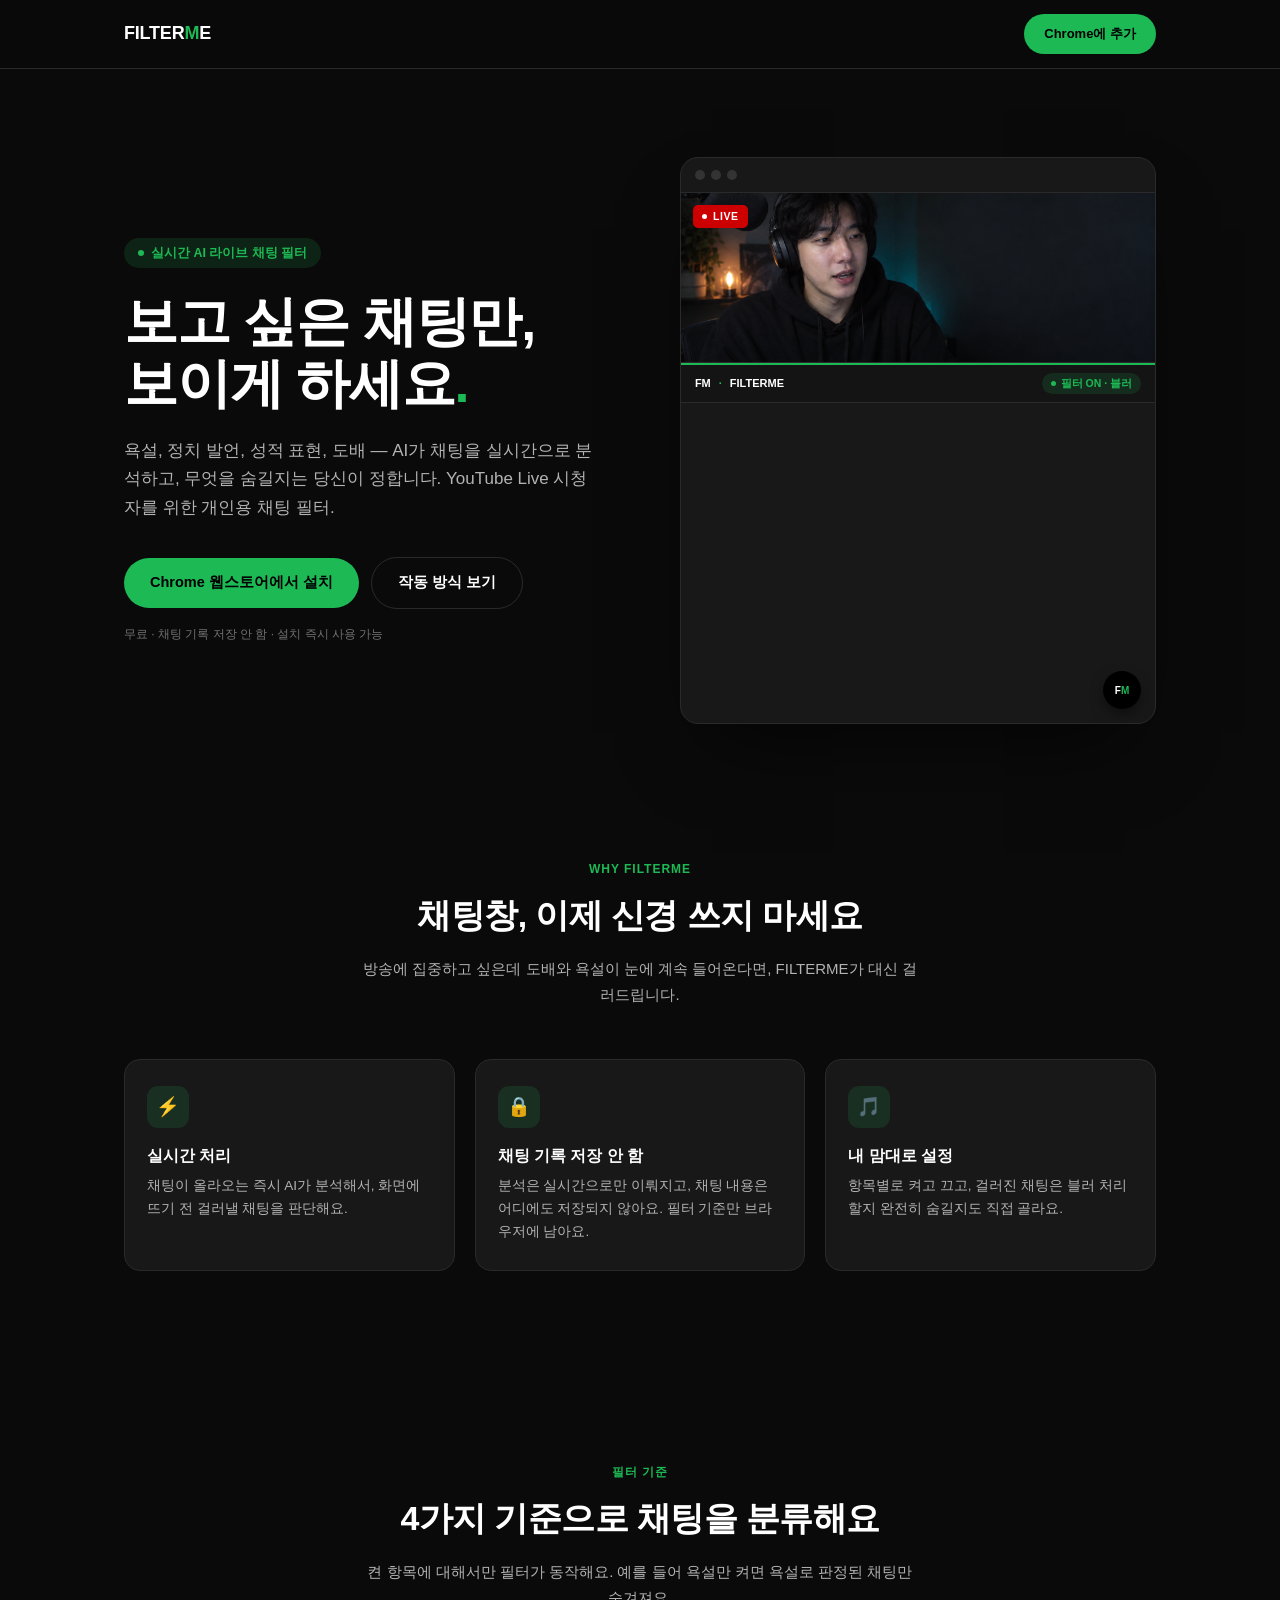
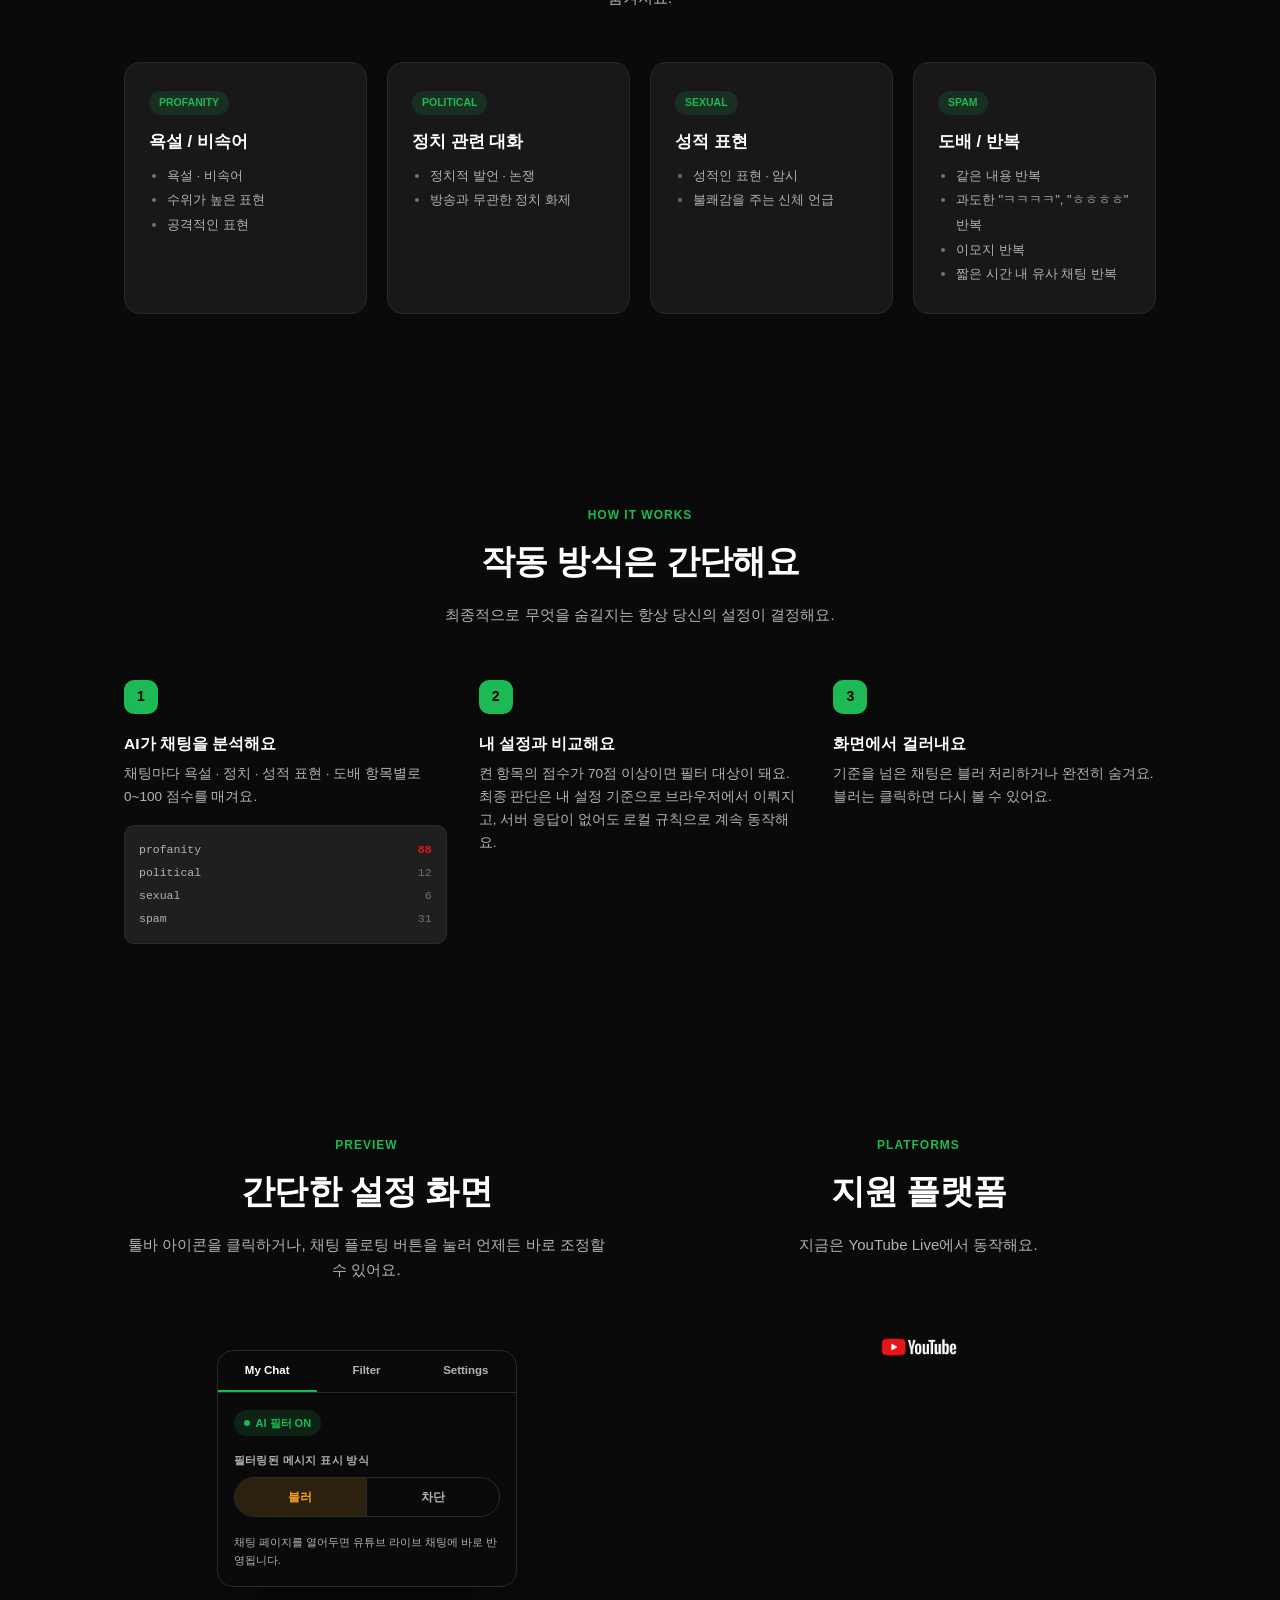
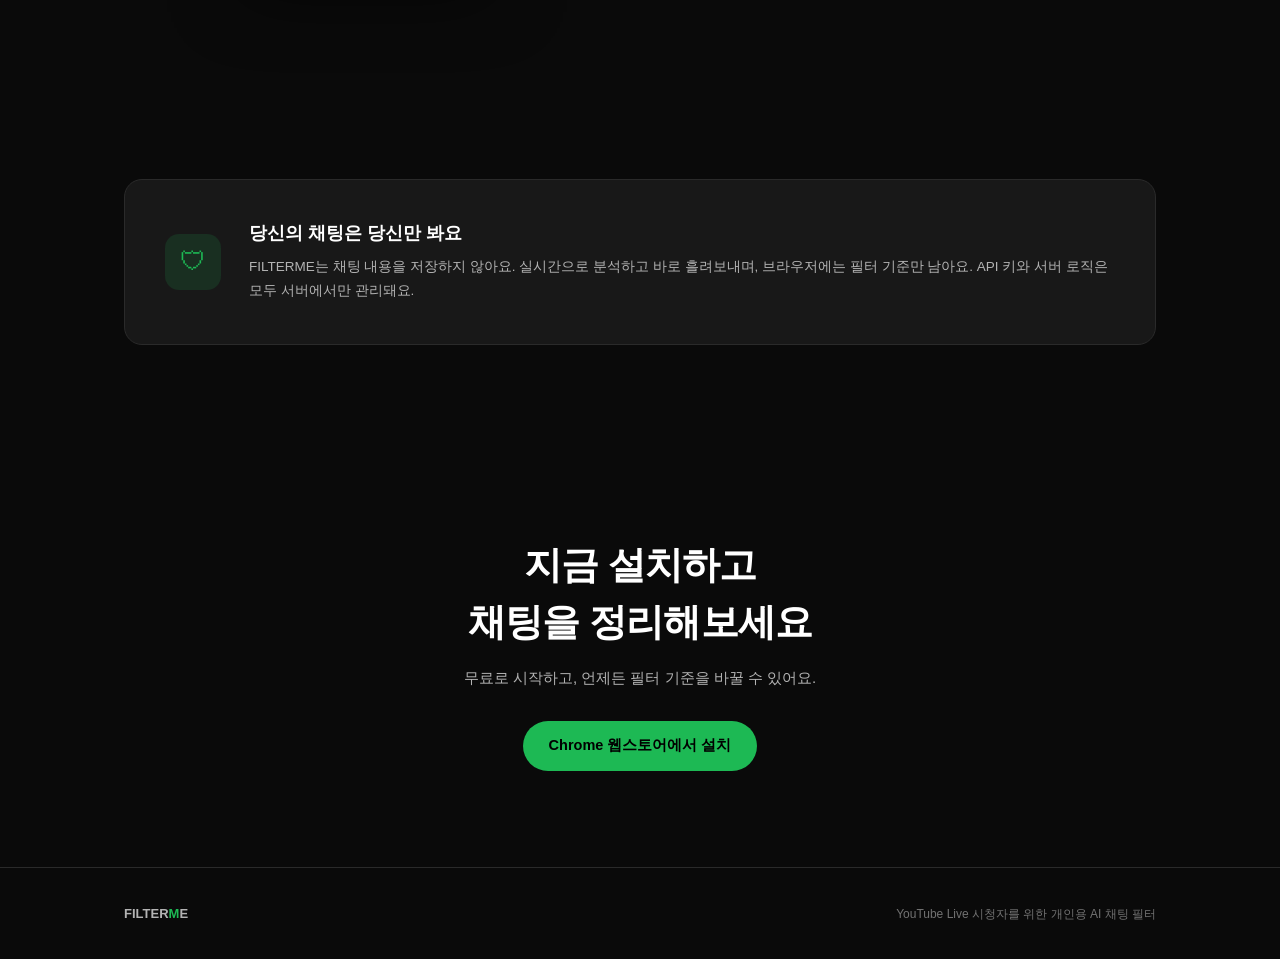
==== docs/index.html @ 49720438 "chore(release): 웹스토어 제출 준비 - docs/privacy.html 개인정보 처리방침 추가 - docs/index.html 랜딩 복사 (GitHub Pages용) " ====
<!DOCTYPE html>
<html>
<head>
  <meta charset="utf-8">
  <title>FILTERME</title>
  <style>
    * { margin: 0; padding: 0; box-sizing: border-box; }
    body { background: #0A0A0A; display: flex; align-items: center; justify-content: center; min-height: 100vh; font-family: -apple-system, BlinkMacSystemFont, sans-serif; }
    #__bundler_loading { position: fixed; bottom: 20px; right: 20px; font: 13px/1.4 -apple-system, BlinkMacSystemFont, sans-serif; color: #666; background: #fff; padding: 8px 14px; border-radius: 8px; box-shadow: 0 1px 4px rgba(0,0,0,0.12); z-index: 10000; }
    #__bundler_thumbnail { position: fixed; inset: 0; width: 100%; height: 100%; display: flex; align-items: center; justify-content: center; background: #0A0A0A; z-index: 9999; }
    #__bundler_thumbnail svg { width: 100%; height: 100%; object-fit: contain; }
    #__bundler_placeholder { color: #999; font-size: 14px; }
  </style>
  <noscript>
    <style>#__bundler_loading { display: none; }</style>
    <div style="position:fixed;bottom:12px;left:12px;font:13px/1.4 -apple-system,BlinkMacSystemFont,sans-serif;color:#999;background:rgba(255,255,255,0.9);padding:6px 12px;border-radius:6px;box-shadow:0 1px 4px rgba(0,0,0,0.08);z-index:10000;">
      This page requires JavaScript to display.
    </div>
  </noscript>
</head>
<body>
  <div id="__bundler_thumbnail">
  <svg viewBox="0 0 1200 800" xmlns="http://www.w3.org/2000/svg">
    <rect width="1200" height="800" fill="#0A0A0A"></rect>
    <rect x="360" y="300" width="200" height="80" rx="12" fill="#1DB954"></rect>
    <text x="600" y="440" font-family="Helvetica, Arial, sans-serif" font-size="150" font-weight="800" fill="#FFFFFF" text-anchor="middle">F<tspan fill="#1DB954">M</tspan></text>
  </svg>
</div>
  <div id="__bundler_loading">Unpacking...</div>

  <script>
    
document.addEventListener('DOMContentLoaded', async function() {
  const loading = document.getElementById('__bundler_loading');
  function setStatus(msg) { if (loading) loading.textContent = msg; }

  const FONT_MIME = /^(font[/]|application[/](x-)?font-|application[/]vnd\.ms-fontobject)/i;
  const MIME_TOKEN = /^[\w.+-]+[/][\w.+-]+$/;
  function toBase64(bytes) {
    let bin = '';
    for (let i = 0; i < bytes.length; i += 0x8000) {
      bin += String.fromCharCode.apply(null, bytes.subarray(i, i + 0x8000));
    }
    return btoa(bin);
  }

  // Error sink persists across replaceWith since it's on window, not the DOM.
  window.addEventListener('error', function(e) {
    // Failed resource loads (CSP-blocked links, scripts, images) fire plain
    // events at the element — warn only; real JS errors carry message/error.
    if (!e.message && !e.error && e.target && e.target !== window) {
      console.warn('[bundle] resource failed to load:',
        e.target.tagName, String(e.target.src || e.target.href || ''));
      return;
    }
    var p = document.body || document.documentElement;
    var d = document.getElementById('__bundler_err') || p.appendChild(document.createElement('div'));
    d.id = '__bundler_err';
    d.style.cssText = 'position:fixed;bottom:12px;left:12px;right:12px;font:12px/1.4 ui-monospace,monospace;background:#2a1215;color:#ff8a80;padding:10px 14px;border-radius:8px;border:1px solid #5c2b2e;z-index:99999;white-space:pre-wrap;max-height:40vh;overflow:auto';
    d.textContent = (d.textContent ? d.textContent + String.fromCharCode(10) : '') +
      '[bundle] ' + (e.message || e.type) +
      (e.filename ? ' (' + e.filename.slice(0, 60) + ':' + e.lineno + ')' : '');
  }, true);

  try {
    const manifestEl = document.querySelector('script[type="__bundler/manifest"]');
    const templateEl = document.querySelector('script[type="__bundler/template"]');
    if (!manifestEl || !templateEl) {
      setStatus('Error: missing bundle data');
      console.error('[bundler] Missing script tags — manifestEl:', !!manifestEl, 'templateEl:', !!templateEl);
      return;
    }

    const manifest = JSON.parse(manifestEl.textContent);
    let template = JSON.parse(templateEl.textContent);

    // Nested page bundles (iframe targets). Each ships ONCE, in the ROOT
    // document's manifest; frame srcs carry an about:blank#<uuid> marker
    // instead of a substitutable uuid. Every document mints the blobs for
    // its OWN frames — from local text at the root, or text obtained from
    // its DIRECT parent over the relay protocol below — so each frame
    // navigation stays same-origin with its initiator and a deduped page
    // loads at any depth on any host, including a file:// download's
    // opaque origins (where a blob minted by one document cannot be
    // navigated to by another).
    const pageOrderEl = document.querySelector('script[type="__bundler/page_order"]');
    const pageOrder = pageOrderEl ? JSON.parse(pageOrderEl.textContent) : [];
    const pageSet = new Set(pageOrder);
    const pageTexts = {};

    // ── Nested-page text protocol (parent-chain relay) ──
    // Page bundles ship once, in the ROOT document's manifest. Every
    // document mints the blobs for its OWN frames, obtaining page text
    // through a strict parent-chain relay: a document only ever SENDS to
    // its direct parent (which, for every document the publisher's own
    // runtime minted, is another publisher document) and only ACCEPTS
    // text from that direct parent; requests from below are honored only
    // for the document's own child frames, and the ROOT never sends
    // upward at all. That last rule is load-bearing: the artifact host's
    // frame-ancestors allows claude.ai (and friends) to frame an
    // artifact, so window.top can be a FOREIGN document — a top-addressed
    // protocol would hand page uuids to that ancestor and accept forged
    // "page text" from it, minting attacker HTML as an artifact-origin
    // blob document. The chain never touches the ancestor: requests stop
    // at the root, replies are origin-addressed per hop (never '*' when
    // an origin exists), and both directions are origin-gated (on https
    // a foreign sender's origin can never equal this document's; in
    // opaque contexts — file:// — everything serializes as 'null', where
    // an embedded EXTERNAL frame still fails the gate by carrying its
    // own real origin, and a sandboxed child of such a frame is excluded
    // by the own-child-frames check plus uuid unguessability). Shape is
    // deny-by-default: one request form, one reply form, no error
    // replies.
    // window.origin is the SERIALIZED SECURITY origin ('null' in opaque
    // contexts such as a sandboxed preview iframe) — location.origin is
    // computed from the URL and stays 'https://…' even when the document
    // is sandboxed, which would misgate every opaque chain.
    const OWN_TARGET = /^https?:[/][/]/.test(window.origin || '')
      ? window.origin
      : '*';
    function trustedOrigin(e) {
      if (e.origin === window.origin) return true; // https chains; opaque==opaque
      // file:// trees: Chrome serializes the file document's origin as
      // 'file://' while the blob: documents it mints serialize as 'null',
      // so the two legitimate shapes can never string-match — accept the
      // pair in both directions. https origins never serialize as either,
      // and sender identity (own child frame / direct parent) is checked
      // separately.
      return (
        (e.origin === 'null' &&
          (window.origin === 'file://' ||
            window.location.protocol === 'file:')) ||
        (/^file:/.test(e.origin) && window.origin === 'null')
      );
    }
    // Non-empty only in the root document (nested bundles ship an empty
    // island), so it doubles as the root marker: the root answers from
    // local text and treats a miss as authoritative — never relaying to
    // its (possibly foreign) parent.
    const isPageRoot = pageOrder.length > 0;
    const blobUrls = {};
    const resourceBlobs = {};
    const UUID_SHAPE = /^[0-9a-f]{8}-[0-9a-f]{4}-[0-9a-f]{4}-[0-9a-f]{4}-[0-9a-f]{12}$/;
    const pendingFrames = {}; // uuid -> [{el, frag}] awaiting text for own frames
    const pendingRelays = {}; // uuid -> [childWindow] awaiting text to pass down
    function mountPage(el, frag, text) {
      const pageBlob = new Blob([text], { type: 'text/html' });
      const u = URL.createObjectURL(pageBlob);
      resourceBlobs[u] = pageBlob;
      el.src = u + frag;
    }
    function deliverPage(uuid, text) {
      const frames = pendingFrames[uuid];
      delete pendingFrames[uuid];
      if (frames) for (const f of frames) mountPage(f.el, f.frag, text);
      const relays = pendingRelays[uuid];
      delete pendingRelays[uuid];
      if (relays) {
        for (const cw of relays) {
          try { cw.postMessage({ __bundler_page: uuid, __bundler_text: text }, OWN_TARGET); } catch (err) { /* gone */ }
        }
      }
    }
    function ownFrameWindows() {
      const out = [];
      for (const f of Array.from(document.querySelectorAll('iframe'))) {
        try { if (f.contentWindow) out.push(f.contentWindow); } catch (err) { /* detached */ }
      }
      return out;
    }
    window.addEventListener('message', function (e) {
      const d = e.data;
      if (!d || typeof d !== 'object' || !e.source) return;
      // Origin gate first; the structural checks below (own-child-frames
      // for requests, direct-parent + solicited-uuid for replies, the
      // root's never-relay rule) are what hold in fully opaque chains
      // where origin strings can't discriminate — a sandboxed root's
      // FOREIGN wrapper still fails all three even though both serialize
      // as real-vs-'null' rather than matching.
      if (!trustedOrigin(e)) return;
      if (typeof d.__bundler_need === 'string' && UUID_SHAPE.test(d.__bundler_need)) {
        // Requests are honored only for this document's own child frames.
        if (ownFrameWindows().indexOf(e.source) < 0) return;
        const uuid = d.__bundler_need;
        const text = pageTexts[uuid];
        if (typeof text === 'string') {
          try { e.source.postMessage({ __bundler_page: uuid, __bundler_text: text }, OWN_TARGET); } catch (err) { /* gone */ }
          return;
        }
        if (isPageRoot || window.parent === window) return; // authoritative miss
        const waiting = pendingRelays[uuid];
        if (waiting) {
          if (waiting.indexOf(e.source) < 0) waiting.push(e.source);
          return;
        }
        // Never-answered uuids would otherwise accumulate forever under a
        // request spray; past the cap (far above any real page count) new
        // relays are dropped rather than remembered.
        if (Object.keys(pendingRelays).length >= 128) return;
        pendingRelays[uuid] = [e.source];
        window.parent.postMessage({ __bundler_need: uuid }, OWN_TARGET);
      } else if (
        typeof d.__bundler_page === 'string' &&
        UUID_SHAPE.test(d.__bundler_page) &&
        typeof d.__bundler_text === 'string'
      ) {
        // The shape test is load-bearing beyond tidiness: the solicited
        // check below uses the in operator, which matches prototype keys
        // ('__proto__', 'constructor') — an unshaped key would reach
        // deliverPage and throw, painting the error banner.
        // Text is accepted only from the direct parent — the document
        // that minted this one.
        if (e.source !== window.parent || window.parent === window) return;
        if (!(d.__bundler_page in pendingFrames) && !(d.__bundler_page in pendingRelays)) return;
        deliverPage(d.__bundler_page, d.__bundler_text);
      }
    });

    const uuids = Object.keys(manifest);
    setStatus('Unpacking ' + uuids.length + ' assets...');

    await Promise.all(uuids.map(async (uuid) => {
      const entry = manifest[uuid];
      try {
        const binaryStr = atob(entry.data);
        const bytes = new Uint8Array(binaryStr.length);
        for (let i = 0; i < binaryStr.length; i++) bytes[i] = binaryStr.charCodeAt(i);

        let finalBytes = bytes;
        if (entry.compressed) {
          if (typeof DecompressionStream !== 'undefined') {
            const ds = new DecompressionStream('gzip');
            const writer = ds.writable.getWriter();
            const reader = ds.readable.getReader();
            writer.write(bytes);
            writer.close();
            const chunks = [];
            let totalLen = 0;
            while (true) {
              const { done, value } = await reader.read();
              if (done) break;
              chunks.push(value);
              totalLen += value.length;
            }
            finalBytes = new Uint8Array(totalLen);
            let offset = 0;
            for (const chunk of chunks) { finalBytes.set(chunk, offset); offset += chunk.length; }
          } else {
            console.warn('DecompressionStream not available, asset ' + uuid + ' may not render');
          }
        }

        if (pageSet.has(uuid)) {
          pageTexts[uuid] = new TextDecoder().decode(finalBytes);
          return;
        }
        if (FONT_MIME.test(entry.mime) && MIME_TOKEN.test(entry.mime)) {
          // Strict artifact hosts allow font-src data: but not blob:.
          blobUrls[uuid] = 'data:' + entry.mime + ';base64,' +
            (entry.compressed ? toBase64(finalBytes) : entry.data);
        } else {
          const blob = new Blob([finalBytes], { type: entry.mime });
          blobUrls[uuid] = URL.createObjectURL(blob);
          resourceBlobs[blobUrls[uuid]] = blob;
        }
      } catch (err) {
        console.error('Failed to decode asset ' + uuid + ':', err);
        const blob = new Blob([], { type: entry.mime });
        blobUrls[uuid] = URL.createObjectURL(blob);
        resourceBlobs[blobUrls[uuid]] = blob;
      }
    }));

    const extResEl = document.querySelector('script[type="__bundler/ext_resources"]');
    const extResources = extResEl ? JSON.parse(extResEl.textContent) : [];
    const resourceMap = {};
    for (const entry of extResources) {
      if (blobUrls[entry.uuid]) resourceMap[entry.id] = blobUrls[entry.uuid];
    }

    // Artifact-host CSP (connect-src 'self') refuses fetch() of blob: URLs —
    // consumers read these Blobs directly. Survives the swap like the error sink.
    window.__resourceBlobs = resourceBlobs;

    setStatus('Rendering...');
    // Page uuids have no blob here — they ride inside about:blank#<uuid>
    // frame markers the pass below resolves after the swap.
    for (const uuid of uuids) {
      if (pageSet.has(uuid)) continue;
      template = template.split(uuid).join(blobUrls[uuid]);
    }

    // Strip integrity + crossorigin — blob URLs from a file:// document inherit
    // a null origin, so crossorigin forces a CORS fetch that SRI then rejects.
    // The manifest bytes are ours; SRI protects against CDN compromise, not this.
    template = template.replace(/\s+integrity="[^"]*"/gi, '').replace(/\s+crossorigin="[^"]*"/gi, '');

    const resourceScript = '<script>window.__resources = ' +
      JSON.stringify(resourceMap).replace(/<\//g, '<\\/') +
      ';</' + 'script>';
    // Inject after <head> so the DOCTYPE stays first; prepending the script
    // would push the parser into quirks mode. DOMParser always emits a <head>
    // (synthesizing one if the source HTML omitted it) but may carry
    // attributes through, so match the full opening tag. slice() rather than
    // replace() keeps us clear of $-pattern substitution in resourceScript.
    const headOpen = template.match(/<head[^>]*>/i);
    if (headOpen) {
      const i = headOpen.index + headOpen[0].length;
      template = template.slice(0, i) + resourceScript + template.slice(i);
    }

    // Parse the template and swap the root element. Scripts inserted via
    // DOMParser/replaceWith are inert per spec — re-create each with
    // createElement so they execute, awaiting onload for src scripts to
    // preserve ordering (React before ReactDOM before Babel before text/babel).
    const doc = new DOMParser().parseFromString(template, 'text/html');
    document.documentElement.replaceWith(doc.documentElement);

    // Resolve page-frame markers: mint this document's own blob for each
    // framed page — from local text when this is the root, otherwise by
    // asking the direct parent over the relay protocol above. An
    // unanswered request leaves the frame on about:blank, the same
    // degraded state as a refused embed.
    {
      const MARKER = /^about:blank#([0-9a-f]{8}-[0-9a-f]{4}-[0-9a-f]{4}-[0-9a-f]{4}-[0-9a-f]{12})(#.*)?$/;
      const needed = [];
      for (const el of Array.from(document.querySelectorAll('iframe'))) {
        const m = MARKER.exec(el.getAttribute('src') || '');
        if (!m) continue;
        const text = pageTexts[m[1]];
        if (typeof text === 'string') {
          mountPage(el, m[2] || '', text);
        } else if (window.parent !== window && !isPageRoot) {
          const had = pendingFrames[m[1]];
          (pendingFrames[m[1]] = had || []).push({ el: el, frag: m[2] || '' });
          if (!had) needed.push(m[1]);
        }
      }
      for (const uuid of needed) {
        window.parent.postMessage({ __bundler_need: uuid }, OWN_TARGET);
      }
    }

    const dead = Array.from(document.scripts);
    for (const old of dead) {
      const s = document.createElement('script');
      for (const a of old.attributes) s.setAttribute(a.name, a.value);
      s.textContent = old.textContent;
      // text/babel scripts with a src: read and inline. transformScriptTags
      // does XHR against the src, but blob:null/ from a file:// origin is
      // silently dropped. Inlining makes it a plain inline babel script,
      // which transformScriptTags handles unconditionally.
      if ((s.type === 'text/babel' || s.type === 'text/jsx') && s.src) {
        const pre = resourceBlobs[s.src.split('#')[0]];
        s.textContent = pre ? await pre.text() : await (await fetch(s.src)).text();
        s.removeAttribute('src');
      }
      const p = s.src ? new Promise(function(r) { s.onload = s.onerror = r; }) : null;
      old.replaceWith(s);
      if (p) await p;
    }
    // Babel standalone auto-transforms type=text/babel on DOMContentLoaded,
    // which fired before we swapped the document. Trigger manually if present.
    if (window.Babel && typeof window.Babel.transformScriptTags === 'function') {
      window.Babel.transformScriptTags();
    }
  } catch (err) {
    setStatus('Error unpacking: ' + err.message);
    console.error('Bundle unpack error:', err);
  }
});

  </script>

  <script type="__bundler/manifest">
{"b0584093-4b9c-4ec3-a426-cb537f8295e6":{"mime":"image/png","compressed":false,"data":"iVBORw0KGgoAAAANSUhEUgAAAkQAAADuCAYAAAGv/[base64]/[base64]/PmiY3VybHgqc2VsZiNqdW1iZj1jMnBhLmFzc2VydGlvbnMvYzJwYS5hY3Rpb25zLnYyZGhhc2hYIHbZZED3Ad7vKvY/LAK9MNQUTMHBFMShxzHN3z+Zl0kKomN1cmx4KXNlbGYjanVtYmY9YzJwYS5hc3NlcnRpb25zL2MycGEuaGFzaC5kYXRhZGhhc2hYIPvViyFFjN3/[base64]/She9N7eTo1gwVjAOBgNVHQ8BAf8EBAMCB4AwFQYDVR0lBA4wDAYKKwYBBAGD6F4CATAMBgNVHRMBAf8EAjAAMB8GA1UdIwQYMBaAFM5R4gSBTmRbI/jjxM+aPpzB11zCMAoGCCqGSM49BAMDA2cAMGQCMDFzHRSeAXrSy1WOzkbhPZ6Km2wGTmZ/[base64]/p/hOQHaETVP1pttPwK+GftsCpN7E/DkGTqo1so0yZWpVPpgNfp0jNEEyS5yXFi7gAAAAlwSFlzAAALEwAACxMBAJqcGAAABmdpVFh0WE1MOmNvbS5hZG9iZS54bXAAAAAAADw/eHBhY2tldCBiZWdpbj0i77u/[base64]/PnZyhmsAACkoSURBVHic7d15uBxVmT/w75uVEEIuJuncbkBWWUQgYRkZNlkGd4ZRUBAFAr8BBAGjwCgqAooM4gJuiCLDvrtEEJRBWVQUHAIR2SJbwNzu3AbkZiMkN8n7+6OqQ6VS1V2naznVVd/P8+RJd9Wpc95bt/q9p6tOnRJVBbU3wnYAvYA7KQLupAi4kyLgToqAOykC7qQIuJMi4E6KYFQ3G4kIGpWacVe92qxLN+2ZUFUVkbbtmH7L6OpIalRqu3a53Zro1PG45/XqTtvruvbrJg5T3X7cHk6o/R1aL0SkYyzuEfKZ1msRuS+hONpKNCf1Dw5ELhv0kfAeIt73rdch5WcFrfdt+ynve1OJJ+7+wQGjnaWqN7n/jwGCd54pVf0bgPd7Fn2/VW83Oyq1v24GO+pwALsCWO5dqKqPddu2iOwoIr/udnu/rv66dbJg6sZRiz4KYLqIPBLwC35rkjF1+1EDEj6SFp4202QHQUR2abP6tfgRrdXWGqbbJrqTlt18a5zNP+B9IyJbRNxup6CFqnpwwLKukndXOymNTqGI3Ams87EYGbDMbwtV/Yh3garuAOA2z6JFrTq6OZKkm49qq51GpXYkgOsjbPKXarP+TuOGUmL6M3e1k8qGX3Aj4E6KgDspAu6kCLiTIuBOioA7KQLupAjYmeyAR1EH3EEdcAd1wB3UAXdQB9xBHXAHdcAd1AF3UAeFGi3iXso+pN1J/KxGinT1/aRRqd3eeu29qhHl0o2qzvAPE+kmBlNZf8Q+6F8Q9QcVkas8R8axSYwBiCLRHTT1ublG5VX1X9yX16rqSP+RETRSxLNuRtj6sPfWBz7IBhsYjQwB8BAAiMjRAFYCeADAqrgfH+9IEFX9iXeZqVQ+Yv2DAxgxeXLbMkEBi8jeAHZLOJz/F2dj26NCMtPtUZnoDsrjjmnxfOyMtstVR1FV/xvADRGLNyOWm+2p3/goSuUjFqZDR/EWAJ93X+/dWqjqDBP2/3Aicqeqho5/dMt4k3VXH7G4o0B+B+CACJucVG3WLzNuKAUcAZKwXOWgPOIO6oA7qAPuoA64gzrgDuqAO6gD7qAO2FGk2Pgpo9h4EFFsPIgoNh5EFBsPIoqNBxHFxoOIYuNBRLFlNq4hbOxXo1KbCGccw64AtgSwOYA+ADUAU3zFFwKYD+AVAHUAfwfwGIA/Vpv1qANBSiftE8qZnbHuduR1HP7BOKr6DICt3bejRWSlZ92a2OKOr1XVGQCu7FBs/04zvbVGhceNKe3fcWZ/zrI+gILaFJG3ed4Ot16o6kme5aPjttsa9O2dHtB1rGfyqPvitpMXZewTfTFg2aWtF97sBACqunnaASVNVdfPsr3cHkStaR/7Bwcw7iOHJVaviFzQeq2qq3zr1hob6v6JeyHojoeoy4Lo2vfvzIqyvQb7cMi2Sz1vl/vrSlpuDyKvid//zloHVQJq7v8j/L8wVX3A83aqe2B93LN+ZhIBmAqZRPFnbkzqL+cpMybt2HriIGpZfvdvE7k3QkQaActaO35Pz7LWN74nPUXPjR1AwWR660I30rqhJuh2iCJQ1SH35cKs2sztQWTxbqx/AngL4EyrLSIrAGziWX+5lagiEpE+AFDVF+Ccc0tdln/Ozs+wrZYVphuIyCTP2+Wqeh2A2z3rz/RvE6Uz7WvjKs/bQ1S1HqEzHtTpnurWJ75yDyCjAwjI+GQjkOn5ok2qzXqsXrjbiX4vgBtE5JqQMr8AcLuI/[base64]/pd4g8M1qs77OPEK9xj8XY4x6kgkoRJbzWGd1AAHAGY1KbZZ/YdjsrKp6s2fVTnEbD5npdS1x28iTzDKRjcnQA2bUD/xkJ/WJD6ovTJR2mIny6dYsGgmZLjh0ea8r9EHUqNQO8L4XkY+2Xqvq1wI2eSb1oAook4OoUantbFJ+1Nve1rlQNDPbrPsCAKjq9q0FIrKNt4CqjlTV2M/6SJKqbtph/YSsYmnJKhMdalJ47P77oX9wADI69u/v4AhlHvcv8HR+VwJYEdIZX6eTHLXj3M22qnq9u+4lt9jnQmJe5Knqwgg/f2xZHUT7drPR1PnzknoMg9f7fO/X2geqenHYhqoa5aBMy5G+92sOkDYH7edClicqq4No8zgb9w8OYPIDv08kEBH5TciqT7n/z/SU9XeCb0skiC5E7ZC7ZdakcFV9e6qBIbuDaLO4FYzaeiv0Dw5g9M6xT+Os4U33InJpu7K9xPe4rdDMmpSe+3Y26a47k6jmDff/TNK9ZXun3UBWz/Z4FcCkjqU6SOp5HyIyrmhnjV1BD4VJ/QF6WWWiuXE2fvU9H0j7gTFj06w8QxNtXFbJKhPNhuc5YlGtfO55vLLnPimEszb3SUJFkdkjqlqyOojuAHCqyQYJZZ6/JFFJD1nVelSVVyGunVWb9btMyi/9cWKPFMv1s8lSMLL1wnPC8aq0G+25b2cmqs36T2zHkAPrPKo0aYU+iLrkvRTxhq+T+tPADVRf6rYzG7UjbFDuHt8QkrO6ictElgfRExm21TUR8e6Tsb51HwnZbFMADxk086GAdk2Hh6y5qO3bdn/[base64]/8d2IJRfvT7lc6HmrPYmokal9hUAZ9uLJjX/qDbrb+1USFWHgpaLSF+bbd4J4K6AVb8TkUOjBpgGVT0SwKUJVPVBEfljAvHMAnCIf7mE/TVMWa9/jgvVI2ppVGq9/Vtpb1P35xtdbdZXtil3DIBZ/oWqeqKI/ChkmweDFtpOQq4xACYmUE8hj/leV7hzRI1K7T7bMWRkuN1KEfllyKrLghaqatgH9HyToIi6UbhEBOBdtgPISqNSG9mhyGZBC1W1P2DxE0FlRSQXX29F5CoJAOAzIZscG1ReRO7LMGyKqFCJKMIHs2jObbdSRF5CcM/p6YBl2wQsO7iLmIiMFSoRATgyzcrHn3A8+gcHMHr6tDSbMXF0hDLrBSxb61yLqgaeMxKRX/mXqepl2t4l7YIJ26jbclGp6oyQKmel0baqHhRSzVcibDtBVReExaGqw6q6rUk8eVe0RHRQFo1M+s0d6B8cQP/gADa67posmgzT8eqZiKwG8KR/uap6hwOcELBpxVe+9WE8sUOTn3aLLu8UWxGp6nvd/fS/IUXODktqqrqdu24RgKltmhkF4Gl3P28aL+J8KFoi2inrBscedOCapNS/YD5GTJmSdQgdicgOAYuPBQBV3Tdg3RIRebn1pk1vYKx7nmargHVjVHWVcbC979cAfuw5hxVIVZ/yvZ8I4KmAosd46nogYP1LsaLNiaIlos2tti6CyuNz1iSmCV88y2o4Ptf5F6jqNAD3+peLyARPmZkh9R0qIivc8s8DCPp6N0JVA0+YF9j6IrKm19gmGW3nez8UVEhErvG83juojKp+0TDG3ClaIkpinElixp92ypqkNPXZp4FR9oawiMhRAYtvw7rHwP2+998Kqe/nvkU3hTR9YefoikNElllo9jgLbSaqaIkodxZ+6jQsmLoxBrfeDljZbvxhJk73vV/n/IKI7OdbFPUYGQpZ/q8Rt6d1LYxYbstUo8hA0UaZzgVg9WqCLl6Mwe3fAQxbTzrrEJFvq2pgD8f19RSa7UuhzrKYaHq1rlcVrUc010ajS7/3AyyYuvGbPZ8cJiGPA8NWiMjnswyEqKVoPaL7Afx76q2oornjdKx++eXOZdO11HQDEbkn4z+yb2TZWMEsbHeTslevd5yK1iO6Ic3Kl/74cqfn079JHpIQAFxvOwCP8SHL52QZRMHk6uJLmgqViKrN+gLbMWTsggzaCEzuqjrdt2i/kO1LddUsbSEjrW+xHVdchUpErtdtB5CVarP+YtptiMjHQ1Y94nsfeJd+1JtMVXU9z2v/0IAk/D5k+VpzCqnqojiNqOrLvvdh35lu9r1/X0h9W3peh4227vlkX7hEVG3Ww74iFE2q99X5+AffAVj7r3PQ+pDBfPeEtLHMU9eH0OakejfcQZeBfD/HBABbxGhqcqf94sZzhO/9bwD8MKDoc566gnr8N4iI/[base64]/ykA3uIW6wOwAZz91QdgPQBj21S7EMAiAKsBDAF4HcAK9/UQgJfdf00A/wDwEoCXqs36cuMfgEpPVW2HEJsU4YdoCUtEjUrtfACnAJiYaUDxrQZwHYDTqs36QtvBUD4V4TNc6ETUqNSeArCdnWgStwrAePaa8kGDPzgLRaTPQixZN5m4wiaiRqVWnB9sbVtXm/Xn2hVQ1aMBfDdg1aUi8oU22w0FLbfx4fILi81UUj8LE1GyCpmIGpXaSgAj7UaTnmqz3vFkWMgHZZmIrG+4DaSbk28JC4vNVFI/[base64]/osxMPxSicEVLRKn+PLLBBmlWnzgRWRqy6hO+9+8OKHNvp/pVtU9VJxkHViKqOl5V+2LWEWv7XlC0RJSqqc/NxaRf/8p2GKZeDVgWdsLa67P+Baq6maouVReA1wC8om9arKpTwypU1XkabJqv3IyQcrMixB3WdqBuY4zQ3hNu/UsAvObWsUJVO45xU9VzfTG+pmu70SSWXsBEZGj0LtPRPziA8Sd/[base64]/JqIEjJhaQf+C+Zh48beybrovYrl7Apa1ekLbBqxb89VAVYMSFQDc4xkkGDj6WlU3jhhf0Uxw94vJ7TFBvyN49nHYRHzXmwaXR0xECRp35BHoHxzA2P33y6rJvojlTg9YFvSVDAAgIsOet98OKXOg5+3WIVV9p3NohTNGRJYAgIiE/mVS1en+7QKKXdR6ISIr4Jz49ntvN0HmDRNRCja66XpMnT8PMj7wPHCSIl069594dm2jqkFfBfxzHXX8IUQkbPbIQzttWzArfEkcAGaHlD2o9UJVNwwp88sO7wuDiSglMno0pj7/d0y647Y0m5kQc/uPBixb57I9RRZ0sjnwKxeAXT2vPxRSxv9H4UnjiHoEE1HKRu+2q3O5/8Tj06jeZITlNwOWHe1fICJrMqeqhh0frxu0W3Zhs2lu6nm9Z1ABERn0LaonElEOMRFlYNkNN2Lpjy5Po+qgcwZhzg5YdmDAMq+w2Qz8Xz8o3PyQ5TXP6y2zCCTPCvU4obxZvWAQzWm7AjkYeyYib0QYA3ed7/2UlMIpk7CxPt6v1VH381C8UPKLiSglL++xF1a9MC/tZoYMyzcAhE0JC6x7ubnPsH5aV1ivtdDTGZviV7OELT73K1gwdeMskhAQMn6njaDbPdYIOCdB8XUcaR0m4L64XyQYV66wR5SQ4dmP4NX3H5x1s0E3tIYSketV1f/1q6UwtwtQ72EiikmHh9Hc7h3QJSbnjROT5HzSgXMXEWWBiSiG1448Cst/FzZMJBMvdLHNiwA28y8UkUizOVKmSvOYcSaiLiy76RYs/PRnbIeBarOe9hM2hlKuvwz6ut0w6sMaizAjCBORgdXNJpo77ZKLy/EZ4Xih+MJukRnyvDaa/qOIeNXMQHPH6WVKQgDQ7RNl6U39IcubntcvZhFInhUtEf3DdgBF0uZyftR5dwh4R8jyJzyvHw0qoAFzVUeZ7rYXFS0R3W07ACKf/UOW/8nz+q6QMms9WlxVg6YKKYSiJaKwX2gRzbUdQAT+rxxhJ9f9vQabH7ik2w6bMndW60XINC0A4H88eGEfIFq0RPQz2wFk6NqM2pkTtFBV9/O8viRkW/8k8E+HlPu6p671APwocnQxqeppntf7ov0tMJ1M9E54pqofCSsoIi9HqO8i3/ufdBtY3hUqEVWb9VW2Y8jQJRm1Eza52b2q+mtVnQ3g00EFRORq36KbQ+qqqeqwqr6O9K4ghU1Q9h1VfdU913J/Au084jl3c0tImdUByy4JWDZSVZer6q2qugrBV+BSmdYha4VKRK6nbAeQhWqznsktGSLyPIAVIavfC2CXkHXrfAhF5PY2TY0CMM7z/ppIAUYXmCxd3gno/xijjX9GLLfOvUAiEjYwbQyAwxDyWRWRsDnFe0oRE9FOtgPIwMcybs/06RLLROTwkHVzImw/[base64]/pD5lT1QDhXcDaGM83FMwBubnP1J6iOTeDcaLslnIGT3xCRl5KPNrDtAwD8J5zJyR4EcFHApPdJtHMMgL3hjKK+REQGDLYdCeBYd/s+ODM93i0i60ygX4TPcGETEbDmkcxPANjGSkDJWQFgh2qzzpHOtI4ifIYLnYj8GpXaPgD+FcA0ANMBbJd+VEYGADwC5xzFbAC/[base64]/AsgGerzfoKaxESUWGoqu0QSk/[base64]/gTjsf4U0/G4vMvwLJbfgpwFla/aQnVcwaAhyOWPRXhZ4qOAdAXsZ6zRWRpxLJQ1QkA3g/gXQB2dP9NDCi6BMDf4MzwfR+AX4vI4qjtBLS7Icy+9C0WkVVt6hsDszF9wyb7KQlpxJj0foxLVUfBOZ4+AWAfAP2e1SsBzAbwWwCXi4jJAPcobY8EcCCAAwDsAWBLOM+K9D5aQOEMfv87gMcB/BnAHSLycpKxUPL46I6cWjB1488C+JbtOLo1/oTjMeGr5765QBXLbr4Vi8+/AKtfZl4AsLTarJveDh9IVW8AEGV+oxUANhSR5QF1zEG0TvgggGq7eYfcs00z4dwNt16EOjsZAnCSiNxkspGqzgNgMlZruojMaVPfDABXGtT3SxH5j3YFuhhUfWy7QdUpxTgPCe1H7fLRHW5H5Ovo7q7GGwB8otu5slT1fXD26dRutvdZAeDzIrLO75x/i+3jJbP82tx2AIkSwbgjPorK43PQPziAyX/6A8YeeIDtqGwa36jUJidUV9THZowB8J/+haq6D6KfkWw7CaOqXgFgNYBvI5nOEOCcubrRfRTFSQnVST1CVb8N58xPt1M8HAlgiapubNjuDHV6KXcimc4Q4HwGv+0ey+t8FskudojyK9ZdSHk3aqstsdEN16J/cABT58/DhC99AbJBIidMesnmSVQiIgOIfpYh6Onhn4y47aMicn3QClWdoqpDAI6LWFe3LlXVP7tnoajYRqnqM3Dm3IprfQBPqGqkTrqq3gWzM23duFxV026DDLBDlF9JnT3IPRk9GuNP/RSmPjcX/YMDmHTn7Rg9bZrtsLIwJcG6vgRgnUthAd6uqnu33rjje6I+TiTwD5M7xuQFBI8LCvMonDFNHwVwHpwxF1HtAeB2g/LUm8YD2Nrz/lUANwH4IZzjx9RERBiGoKq3Anh3xDqH4czxtReccYEfBvAng5hmqOoJBuUpRewQ5Vfsp6P3qtG77oJJd93hnD169mmMP+lEYHQhx/8n9jsWkdcBfDlice9lpxOw9oDQMLeJyP0h626E88crCgWwg4jsIiLfF5FbReRcEZkMszMBH1BV4+e0UU/6jjgmi8jHRORk9/gROJezTHyy3VkiVf04gMMi1vW0iIwRkc+JyJ9E5K8i8gsR2QvRO1QAcJGq8m9xDvCXkF+lOUPUjkyYgAnnfhn9819E/+AANrrmSozcvDBXE5P+HX8DQDNCuSM8fxSOj1h32NmhfeHc8RPVeSLyZNAKEbkEzh05UZ3DS2eFd4SIzGyz/lA4A5WjGgHgQ23Wn2tQ13lhK0TkbgB/iFjPRACHG7RLKWGHKL9Ke4aonbHveTemPPQn9A8OoPLXRzDusEMB6dm/iX1JVuYOdo4ywHoEgMPc55aFzk3kcamIPB+y7qio8bk6PdYi8mMv4HQoTb6JU29ZKCI3tysgIm8AuMWw3sA5wFR1T6x9ia6Tv3ZYP9ugLk7CmwPsEFHPGtE/FRN/8F30L5iP/gXzMfHib2LE5HKfWBORa+DM5dPJRxFt7NAwgM+3WX9wlLg8nuqw/gnD+kzOTlExBZ5xbGOHkOWmt72GfUloec6grh0N26YUsENExSCCcUd+DFMe/CPGn3h8r4w5Suu2uii3Jx+MaGeTzgmbHFFVKzC7HXmhiKzuUOafBvUBwNsNy1PxPGtYPuz2+51MKgmaz8tniUF1JmemKCU98VeDqJ3hh2dj0Re+hOG/PmY7FFMmCTMyEblbVe9G/NPwLwO4sM36LWLWH2TYsPzbUoiBeovpTK9hX0RMBidGmYF8oUF9fQZlKSXsEOXXQpjdxlwaOjyM13/4Iyy55LvQpZk+GSFpXT+WIoLTAcTtIZ7RYXZfk0dEpCXq3W1ELX0hy8ca1LEyQhlOPd1j2CHKryGwQ7TGymefw+Kzz8Hye+61HUqSTObeMSIif1PVawAc3WUVc9zxSO3k4fgcbTsAsm7IQpujVfU/OpR5ZxaBUHLYIcqvIRR8tuq2VLHsxpux+IILi/zss6GU6z8Tzl1g3dyG99mEYyEqkvUB/MJ2EJQsdojya8h2AFlbPdjE4q9+Dct++jOgHA86HEqzchFpqupFAD5nuOntIlKoU3FERJ2wQ5RfL9kOIAvL7/4dFn35HKx6/[base64]/3tBlOempe0V2wGQdX2G5RshyxcA2DliHXm4w5ISxg5Rfj0O55tMT84mvvKZwpzgSksROkR/Nywf5Zt8n2GdTxuWp+LZzrB82PjMZwC8J2Ysa1HVnwDohzOv3EI4ZzQX+v4NwRlPWIpxo3nGDlFOVZv1VY1K7fcA9rMdC6Wi5+/iEpGVqjobwK4RNxmjqlURCfuGDgBbGobxR8PyVDxRz+q0zAlZ/gCAU6JWoqpbtnnoccsHEe3xNj8HcGjUtikdPXn2oUR+azsASsUwgPttB5GQXxmW37fD+v0M65vVZt3rhnVtaFg+j0xnP+9LI4isqOr6AA4z3Ox/Q5b/AsAqg3q2bbdSVd+G6M/6M3nMB6WEHaJ8+7ntACgVv6w26yaJN88ugdkjCj4ftkJVN4czkWRUV4vIgjbr260L8qGwFao6Fr0xHYHpuK53qeqksJWq+jHYmyB2oqq+q0OZW2B2pWMgbI4t92Gt3zeo6+QO679oUNcDBmUpJewQ5Vi1WX8KxTmTQG/6oe0AkiIiQwDOM9hkmqo+q6prPRhWVY8A8JxBPSvReTZt08/OTFW9SVXf4sY0SlUPVtXHAbwB4B2G9dnwIIAVhtu8oKrvb71R1U1U9RuqOgzghkSjM3efqi5X1ctU9b2quq2q7qGqF7vxfcCwvnM6rD8TwGsR6/qgqv6fqm7sXaiqm6nqQwCOiVjPqwCuiliWUsQxRPl3OoCHbQdBiflVtVm/x3YQSRKR81R1ewCHR9xkKwDPx5x3ZR8R+WeHMt8F8GWYffE7HMDhbWJ7HM6jUHYwqDMzIjKsqt+D2dmsCQDu6PD7uAnAEXFii2EMgBPdf3HcJSJXtCvg7r/d4NwwMDJCnbsBmB/[base64]/XYPhFREdkBwDUxqlkN4JMisoGIPC0iivYD2JM2T0SuE5HpcAbaL4pR13Eisqf7M0QiIq+JyFsB7AEg6adLPwNgBxHZREQ4j1aO8JJZj6g26w8DGNWo1L4K4Eu246HI/gFg/2qzbjI+JmlZPDMNgHMrPoDjABynquPgjKM4BsA74VxqimoIzl0/[base64]/F9rFDlFOdOkR+jUptdwCHwPkmvjs4tXwWVsM5/f0QnDMKP6s265xPhIiM8W+xfewQ5ZRph6hbjUptIpzOk//fhgDWc/8fDedOlHFwniy9IZzxZ32eqlrLAGADvHk5dn04d4nAra/bJ1N7OxqL8OYDGpfAuQUbcMaJtE7XLwewzLNsofv/Us+yIbcu/1T6C3lmh4iyxL/[base64]/FNODTm7RxskAAAAASUVORK5CYII="},"e6238972-3257-430e-b237-792eef75c1bb":{"mime":"image/png","compressed":false,"data":"[base64]/Q2kTYzJwYS5pY29uAAAAABhjMnNoT7LA/[base64]/VdPLW6nDo5fHD/[base64]/VdPLW6nDo5fHD/[base64]/[base64]/5mSu14RLaSRaY8/qdgqQsmXbfAE8jeH+wQUzd68n3jsgOrQPY4eYG81NnBq/tH8zEUSqVDA3RrgH/Zp5RAtzV1WjA2MRfB0S3axYL+Z6rt6lmMMTk05I8Fr44HykkkvVbLrKwgUqyJK+ddSUZ7VXDapqmm0wMCzXVWGMatJTtgB4HV5FQ55OkqMDgPGvW9Gy6/6LGe8Wutc3CZWrZC2ZyYea+By/[base64]/BAQDAgbAMBkGCSsGAQQBg+heAwQMBgorBgEEAYPoXgMKMDMGCSsGAQQBg+heBAQmDCQwMTliYzQwMy01Y2Q3LTc2NjktYWZlNi1mZGIxNzE3N2Q0MjgwDQYJKoZIhvcNAQELBQADggIBAII4l2xlH6E3ABvx+e0adLrVplseNfVnbBrPK2ZpQM31/NJyVt/KlSjq+GYY3kJDPfgFeKBoHigZia217n/89TLSjLhf52yAbutbfJdbMOcTDy5CuAPGcJr+/[base64]/Ipbtue+y0FwaBYR9aF01W0uxxWlIFnkG5miOoMRhmDpM+MAkeeWmaODvGf3WkNYuLUEMZHUQVl+TlLahnIoCGjy2wOht88VD53YsaBek8ubLi4iVFugRexUqciSBED0hxmNtLyWAo5lbqiml/Ufq4fdr5QT7W1AmbSuhgl0x9d1iqHwyA9xMx6UscjBQgFeTBoLi6K6zpwh/r1k0rhBy7yqdrnis4jPsU7XJmdIoqCo3oU6r/Mx+WJsnbUXhtCoHnAS9BTBXoTEuIC7J4sgQVNuhkhZPviQ1mP4vBWncG7hN494HLxrobPXBiuLT/[base64]/oP6Celi+j+YvMMYPEDX0gaynMBf3OV5BlObsxOejXeWBHh14IX3NIWR0N3m99IGYh5n6M5pFlOXuBOC0eX8nVC13Y9tn+kItztB8ZvH9RyRozWUce1t3ryk/kjJ9WAAhJQdYpwoGjp57yEKHycKuopqcAv/sl2ERlGVbAvY+p9nvQVsESkQN5ANlxEilRrV0j/uxFvpNXqjsIe13zYvM5pv6AfAE2TRTuZLnnSzwGenym7RtkUeGMwljNRnF6TbfrlNEpYeLMpbF18uHUblTyZdyF72LRK69rNxwgK1gTJot6ul7O2UZbakpvDsrtQxP62pEwDlV0tkmpPYuXgKvdpoBucBNW5kwDa0bteDggOTwjGC6/5KUzQyQTs6/OycVB7didokflQiLh3NdjNoeHX0ynnSsaHVFkkwmeybQcJNdu6zhi4RqXgC4va4aefas5gFtIQEsT3wd4Zc3lV4HC07+rMx/52HIlOZgppiC0Q7cNGoirkf4zUEpxXRi1YGGLVyqj6fvjC2WFqFss1XaCTo7JlqC/t75jn/H66SPSqoXH8k69/6qdOGHOIadVCwPmEkoVPEMtUsz06+N0pZRF5ykOelriHWJYh79GRewIDAQABo4IBJjCCASIwEgYDVR0TAQH/BAgwBgEB/wIBADAOBgNVHQ8BAf8EBAMCAQYwKQYDVR0lBCIwIAYIKwYBBQUHAwQGCCsGAQUFBwMkBgorBgEEAYPoXgIBMB0GA1UdDgQWBBQ5PRBH3JePr4h7TXMYHc3l7qSlKjAXBgNVHSAEEDAOMAwGCisGAQQBg+heAQEwHwYDVR0jBBgwFoAU/CpKdTqA+pljk/[base64]/[base64]/1r8InBU24kaE3JZnm/YDc9LzHN3u+tAEtZ1jwL+fDs4tx5UQDejC2pbJ1PlsjfjvTVKY6ucfMDhwzFdVqNXqBdn8v/lfaafgMPj/vVI8Bi3tGw2Oe+h/txH8vcIQr9laC9KfLJNdsXiR7Or2pWDsYEWmznI/ScHT/i24mu8OrRcdTBZacR7XGRqte9fyIixloozUP5XxqlWW1q+u5/7q44JtKR7LO7BUviQJ9Fe6vnAxNxMnOAfUyPY/3JjQL/iKLeu35Xl5nX1EUW9skVvvRWaG33haaZgm20YYu+gd9fpV5m0RmfDaF9vWjZ3NpZ1RzdDKhaXRzdFRva2Vuc4GhY3ZhbFkUiTCCFIUGCSqGSIb3DQEHAqCCFHYwghRyAgEBMQ8wDQYJYIZIAWUDBAIBBQAwgYUGCyqGSIb3DQEJEAEEoHYEdDByAgEBBgorBgEEAYO/MAEBMDEwDQYJYIZIAWUDBAIBBQAEIMvq1lzyK+i36/CR1egSyS8Xo/MOPdJvT3cENwMEcZiyAggd27nQLo5wXBgVMjAyNjA5MTAwMDI4MzQuODk4NDlaMAOAAQECCH5MkYT0FOLXoIIQZjCCBPYwggNeoAMCAQICFGHbRigyioyNSga3v/[base64]/644I6d5wIgoSjDNd2nEDfpIvcJTZeatIRzwC58qVBHKKC08Gkf8LCHKXpZ/g8UFDVC+dlpUhdKIDfyaMwP8S23gpYgG0sRDkYSXD2kFIa4S0VmOKJOTSfKlbp1DMxOh2qfdMMgFQUBJF8NxH5crv4d8x8Lle0Akd889YabKhJeDtYPHNDdyfoNyE3DyYRaGEks5DhzGmBSuEzuxvO3ttjdaqnOILpd1sRcNRBk8gMjEVM/Yo5lBRFdcCvUyWsJgUVS6BpX7VpGXdpddpwleRBog1GkmIR1kXKYVf/Y40Nise1pZydBvMWP8moHK4NJ6OEtGDQOuzkHr2e9tJUeyAKyvUVnzXIBiJRfVUsGLK2v7aX0JK93Az6DimRRj5GMDDmWS7A9rvoEmaE+GIw98L4XNqEu9WO1AgMBAAGjeDB2MAwGA1UdEwEB/wQCMAAwDgYDVR0PAQH/BAQDAgbAMBYGA1UdJQEB/wQMMAoGCCsGAQUFBwMIMB0GA1UdDgQWBBSkJ1SCooqAez3Fhs0/cNnCg5lReDAfBgNVHSMEGDAWgBTyFPCwxxdUPSNDhdzKc9BygD24qDANBgkqhkiG9w0BAQsFAAOCAYEAIPskT0HAwLyYsjISIBCNIJlINRJPxEZWfqc+P7alI/kqSD7gUZ0fRUB4wbuDTpNQyZsnlmjfTc7y9hzSeavv6sEf2j/1mFkI5nDNifTuR4uqy+z/jH4U4UbYkeacuB7kNEb/YdJ4+H04OeNS7RtfZuhzwAByO+Soq46GGyqjNyH5O997XFTYTMdqKkt/z0N0YAWAc6PJ0Xevh6n9tbGEam6/iCrOmqGaq6KegkgHDDfFAmNRl9tSfG8eZ8lpCELVz/X7rRtei5Di4Ah5PC4bE4NqnqXoJUGPhRAB7eQYwaA6jf6dUlAa74fe4WTNVfkhIN+2Ke+fJ27RujRGq0oiT+diFXfdRSPdYS3CMSmPxLl+eQIGq7RX1MHszx0G4Vx7ZUmwGetNq6THJ0BOprS1j898w7RDp3bTXjBj7qgXrjUodGSrWjXjWy86Pk4KYdYwTUOb/[base64]/zTcLtK6Hboak5mSaDt/PgYvu+aF7eod6zvtzjMudQqM8R2D9ZAEXfL/sddFy1A096LPMAY1kAUQZnLlD8sfQBrUvyeylC3CUdFFeEFI1X6sU9vVJiV9H26+GjhIhx63IqRQ4sVti4SQ7FiHKC+yiSOLu+/pNFN6Lg/Mc8mPcUAUOry2SQgZO3Vc54ucHiq3lY8BfnUgKLora/2+6ijXMtoq0TbMHfyxDR0a1Vtxof78jI8nnEORRP37FAP+/7WBDEmu9DETWHiQtuvwytuXysZG+bisO+NXETNH8BzfY+i6b1tgrwlZYQIMGntFQIDAQABo3sweTASBgNVHRMBAf8ECDAGAQH/AgEAMA4GA1UdDwEB/[base64]/zWrMdLsexHUQEM3T8KEG5y6ZMgPsKIdfpo2+OHQgrNQQ7LgVb2AlMhZUk5KdN5dx0VYm7f6MKo73Ee81S4suTgYYyx5WrfdVa09Qt+IA8/xaP5zANRat94kApeRwOdn/tymCvOlRhGzURx/Es+Nr1/jGMi4QMa94/nWS3HQZF3lZMJLwF530T3HW54Vz3v9lJTnAUsIUdr7ZPSrEfA1lPH2vn4rDt2ymj1Q3VDDlmSObasMc58oBjsEd9CX7W9FT7EzLl9G64O2qWEfvNeCrviAb8LjaRUw5m18OkSSKwaYLa/cNMG+pSpI54fI3jgMtQQMM8rjhFBw8bIeS96NT/aRGdxfhfrx5tHXyqfutJ/2IXgpgfDjcFh3ARCGpDpLl4NG6NrCanbJqRLLIRwPRb5lsaCGLoC8WUtNm0MfbbTXhOD88NXIYZANQ44Tap3D8SE8hF0G/jvW2CM5RQtfHXEN+jL9oICVRLVPAOXDdP3iTodyhvTwUQGHHgi91LUrNWwGEJKkO2tqnbr9wDsHnHbCDNUYOX9J2uOUHD5QCGrXTOKJYZ3v68/[base64]/wBqvYL7Bms15mtxsmv42msGYFqQ/5CyduqWlUHOzCsL5GvPESS94vdLsvOc/9JvRGg/yoGGiLIklylEGERf5JRCc0sYv9InEQRIO/iYe0201zey7NWBAqIVRvvbukJjxKtidehBratku2WPz5RRcKcWGIsGKHGjN6zieqVCWWyND+zj/Qnw7OqFRLyXJSNwx/1By7vB8oXfNGG+BYfM/v27o0huxpgg25Gsy+/53qF6bXN3dMZBMjmX/FoHLQc4oMVPKGEPOSARufdZkFrMpEOS0Ljq3VFpyVlfzqGp9Hu/mYR/dZcgOSAlJmTJ08AqizN2TAFOsI72ChSCx777tHaF3AO46RjOinuyv6QYxZrRmb7KJk6B+lQ4PIc5B+F7wjunNucDVM1140NAnMc9QMHJzHR7aasLAk8+t3A9kh/b7CE6IdvU+7/+SLJl3Lgv2BtyYtp0JAzr99BoJx49fWul+SA0JK7UeioMbBPJbFTwsEAOvkaKdQbdSaNENERoZv7DA2k9gve4pqu2HjXFcKIyNiKMlFGNF2AX8e2GPbEZUOxhcybCCr4PIsSM/HJ8aW+6i11S1KlOuu4XbpvqXnuyEiXLzekDJFraFWEdb8SRhOaJM3tjGqCLynr9bTCzLAgMBAAGjZjBkMBIGA1UdEwEB/wQIMAYBAf8CAQEwDgYDVR0PAQH/BAQDAgEGMB0GA1UdDgQWBBRYwkCgPEd2K6jmbqiRlo6WyLfZ5DAfBgNVHSMEGDAWgBRYwkCgPEd2K6jmbqiRlo6WyLfZ5DANBgkqhkiG9w0BAQsFAAOCAgEAWPiBkQyY8mxh/siGHdZbhB2m1r64pl0MXUnLuKEpzS2duFj58ISJPTz4b9VqH7QqolWS8GeBmV61VAz7mkaA4wJRAFPADgPBiFfe74JVfuP0fRjrDyb8g/8hqMGs3tsbk6sZzdAwdhg6k53OqmcDDTkaLoB0323wfhN2L+nqUEGLOD1s5eA+7i/bZFQ2XhG+YkW20SG0gDyMGOvanNZKqdVUZVtr0Vh+wEmH6+tLX5IMO5TXmob2oVnOR/A4rMOwfwN0ZNHAUjuhsXsoa+EOaZf4AhgMKBc7J/+upBCe92XLoPTqub2UzkTimLEKSGjuVakhpWCP/srWfdF7hiCcDvOoeNDG2kAuyIEFC1xiqCrB+1bnGHkHjhGv7OXb03D+RsxjqGTxPOmvpWS8Xr+FCC0esM7judOkEddSu3CLhp37Lr8K9tJVKyNCK0Nc7KGCYT/Pce2w95fp5MvCPPysd7e23CDBTOmJsg+yL3/DfpJknAi1hN7Mlv2JsEu1Q33S6a2G/RnZLZ+9AO7AtEdWI3xIFZEOTg9niSB7YgjByV5V8fYGxlEjV2/vh74UIEZ5vpQCscggKJ2ViogmVQVmUu8Yf9lLuqhaFOnCLK2fC8NcQvOh9SdkeXGMClqe/bn5RXkHcB7hagO1N5aOWP1Fv1QljIMDPQ/[base64]/[base64]/+YOMCbD9xtzANBgkqhkiG9w0BAQsFAASCAYDLKYciE1dLIHXhmAtFCyEUN6hdlih28kj4+AlgTUE+KfTDcdu+gGGs9v/E/Xz3Uf08TllzpD87WgH0LGbsvu5xJuEeunRqb8jksg4fHBiYu921VpjZ6zn8lOBopVCLwJevIeJHjQLMEj5vAkzHzSfMmWvvpVncXZbHVvvavwe4NVIzYQybvmgRhXcMTgYozT0Ih/Lyf5iL0Ma+5X3Wu7Ezhn4/uzsyP0JtWp7QFjP5KKYKzMA5jDHbMBrvVig2q3KKouDmlamV6BD/3gEvJVakPS3zXlHq45e5EyVqWRu/[base64]/[base64]/Td+QvA3/hhes/kX+35I/+UQ5C7bQuqa8IsqwNzQa0jd1AYBbwyb13rA9FtMMQ86wEEzwxu9Xg1ZczFkP72r62E347PYaig27N81tf7U2+IkdjsFFXbY3plh3q5RdDcRabyUdzIdB6vjjT7zuiH7NGfKnFtigTh28jGgt1TcOJHaXnISSJDy0wn/E4PAy/xkiiVv8dSDItYh6/JKeNl2WSMgVvhG0ZpT/ufxpIPsYrZ2CkV+haI78FUjnsTmPdet9uAbW/4hmib3cnuHj28qLgnjHIj+PkUoSeX/JQgLJF3773zqC5KFsL/enAmRYiHkM0H+5gXCeZ2ecsO8qJcuaX9d8JLhmDUV64LEEjj8+da8r8qFniojdYHuANeVLAbDSSAll7OMagkvCoh1fbGkEIpVH2VpBax0KLq4QaHWX4zXQkkdQ9W0ht73Wj4uGmujZZqIovkfRlpjoie2LVxFZS4INZjCoyxg4G+XpCpVApVmNVss/[base64]/+CqcbKsjhyy3KWlyHhkKp+aNaxXqyh2w9pcB54mshTC4WhBdFEgkUngGBLIGPDF1dt09MHUc354FD1n6CE7aDomJx2k5OmIp57bWWNHvyc36j4LD04h/LLC77IihGH39yrjrekJFCAmV2Fk82qArH5lOq5z3UzdqGkXO8V3WOnUrcj1BZ80kk/dFRKUfpBNiKACT0+U99R2JxmmGKbY06Mq7etg43lWCQEfSZSlYHPLwmxB8896eZStEfT/kXjn07NbcNvyjoHcC4rMR+KiSrwSDLqlUlVlWT2nh4P1esNS/M519Oh5xJFa9HOUy3Qa/n2DjZ8gIfVH/kNbzwxeLa56+l0C1FnNq+epS9jVGZcMLNFjGL3qOhzb+FdfKVrSza5kUJ7D9IAi04qtoruLcZ3huCW0XlJ15fqcLCcItcJMXDtQzaytoBhCnniS3WQ7LT62WjqUh3CNmjMr1+4KUDMsxeNusJAKKGtxXcfWeeDmJwIDAQABo4GHMIGEMAwGA1UdEwEB/wQCMAAwHwYDVR0jBBgwFoAUOT0QR9yXj6+Ie01zGB3N5e6kpSowDwYJKwYBBQUHMAEFBAIFADATBgNVHSUEDDAKBggrBgEFBQcDCTAdBgNVHQ4EFgQUHPtXosAbS8a3notVdXo9VH5kQ10wDgYDVR0PAQH/BAQDAgeAMA0GCSqGSIb3DQEBCwUAA4ICAQAx5bVrf3Yb18LbKn3pH4+u3Jsv794e5oF45zWmoVJbDG5rXIt0aRkqAIDNlojhhm2511agk6lvIp7UVlQplNq/MizCjOokVF80KtdTZsK/R/b/7J2HUZ40QQ/LZA9BeH4xrDYch0x1G8aTGca0TQHtGofxgDX7UAePx09aFftxCb6aY/7Lh36GIZY/CoHMV4fwVCZ23ail7HGtHZcEOjeZ6NGl0iHAk6P7b95JZP3ZtVqwLDq/P75Sohgp1O2wLoosG0ojMfqnsIa2iJWw2pA8e9JmQSyuahVLyvdTAj6YvXyyxLXpBzS/FCuWSSupQjHfFcLJLZ6VvQ5luvl7MntYwfGrViYpUHg7NwqEKkKH4W7z33y7CyBSX4N9RJ3YxbJKteUZ0IDDBPHZxwGYIGWa/5FH8q3LeU9fSUFlwrwMT6tXdI1bx9iJGIumDeAavjmSZs+z+JzbcpvcCKjgfP8gzYJF40uO8UHY/qmD0oKckml9LlZwaYvJuPRy7fj9Hus7zMjqtVJPCKkjk2UugVvekwHFHdhXj0DHIhpQ4zl6h/rEwfwhS4b8fr+S3E+GY4oFvV5DRIRXMgHg7ojfuEIYU6d61+T42VpplZ8vxMzHcRhO2I+tV10bbZvsfNHvQBCu8ELos9PJMsRTFmk5xzbu8pxE/[base64]/jhHh4KjVR3JxNs6QDvuT+X03gW8gNkA6iv4GSG/Pjgr0TPDNO1venucw1+5E3PV57KoSQLrYGFYkIjxVacfueNezc0A5z0IbiZOeKvf4X6TuRRc3pa9hpyOhR9eIJJZ4IhPnA3STS5lUD51XbFqpeuQ5XQhAakDdrRxFG5rECMYrr/quZf0/NLG16w4t5sfozOS716hEg7KMFyZvogF6VZdvNPAByYjSNoUuOUB9X3+yS54MkW2EjxdnpQU/dQp8GbIAABAABJREFUeJxk/d2WXMmOHAwa4BGZJKvOn1rSmjXv/2Sz1lzok9RSn1NFMjO2A3NhZvDNnpK6m8XKjNjbHQ4YDAZ4/Pb734CICCAQGRGPtdbj+fvvf/vbv/2Xv/79H1//8vu3339fz/dYiUgEXq/X6+Pn//33//3v/+t/fvzrj0SjgIgGci1EohEZAABEoANoRKKqAoiI7q7uqupudFcVutD8p3rv7qru3l21+TO9d3XzMxsNYGV0dwQiE8gGQv+Rn1K1d1V16XPPbwKBiFyP5/v7l29fv/729dtvX3/7y7e//OW33//y7S+/ff3y5e3tLVck0FVVtWtfr9fnz58/f/z4+PkB5G+/f/v9L7+vR37+/Pkf//G///3/+R///r//5x///OPnx8e1r+6O4OPwD/l4fvnHf/1v//bf/9u3b7+t53O/Xv/nf/+v//O//tfPH3/u/br2BaC5DkB0dxeAAvgW1ZuPHoiIiMhYEbnWeqxM/o2WG2gguBho/U9EIBqNhp9LWwatG7g18P9uND+uq3JFVZ/Pb2Qm0NxKhL6u0eiIQHiZqzoyq4vfG0B1Zy6uT3V3NdB8pPl2blZEAOcBI7wAXtvWlod3FXGeGpGBRp/3LeghvSn8bw2+AsA/BNABfTefpLsD0d2ZqZ/pjohGADVPru1B+AcQ+oToRnC19Wqg7XY3341/nQl0d/ONoqMBpB8OEc2F8xIlQCPRXtCEgNRi8S17Hm/+rH3Slult/agdodMU2k5bRWBOUthCvG6IszX+GX2utr6rZXL0FQigM7JpW9qKnn33/+gP/[base64]/FrR2/ISbt0Eg7GXP7ge078eBIPj5XT3OTibRnVz2pn12dyPyGIwNb3cFkJl09eNhqiuaXl7vu/fOzLo9Z9vY+PfRGEvRe2V2ydTlBcafy2KLZl/tg+CTlnenMZ6W79tcYXkbelkbdxyHYOMer4Xw7zQysrqgdwd3E41G5cSROMeQ1hF9NqXrF9dge/KvoGNCoJerfwkcBhLdCo8+F7ICzGny4Zrz6Z+rkt8cexhsw9NhL6rPv/nh+d+dDLD+kFswPZaJuG39ABmaMRrdgQYadd4lbqev6M8DjqYOpGMuK7vmKPW8fnMl9eQ+ifKeCnCzljSh8noqAOmIaTuP6aYC2Sx6+OD1CegRdEHncxxzgIwIoOxnJ35H2KOEt6uRA09wnoeB0gaisw/7Fp4QAAzFEf63AABhIW7ZfG8LnNGddh17Gj/jUwPMn/s4bf8MqmwG4aXwKR6znrPxqxODIkzcAA69ygSmczQdjseRCo74aLU3hOZ6czHozsiqsjc2iDjh23Y85hpnqf0VstK2Jcb8J67DvJreHZlx+0yZTqBvpuE1sj2fgD773XdsaQzJEF6EbQJsuH3qDZYcu+Xzc60LNzuTPZZ2GL8gbZSMozA/WncrDW9xKMb6KOpw29rn9OHAy5iFDG+hIU/gdoqDQSMiDMUHEVX5rJ0oEI74IW+GFqA7JpR2CGeD5oDCm3Hcm339zSsKg8l285gil0h4Br/AaX3OOQvzgnqHX2KRDIbfWPbV9mb27riBVyAjuoqufMyJC+w06vjG+X2aE4DqikDGgNLxZt5V74whh3Krs7/y9mDkw4G+PsL8S6I5HysoQ1Ga0EC1dqDReQLB2SH+78SYuRw1DVmfY9814Mufry1ob1ieeKrTqvDV5QN9HKm3rI3NfL6GSuDO83ieYGZ3b29GpHN3qvPx6CYkAzFq//95v3OU9DaZBOzOaZ3qjh86pigDx5jWPFuMF4r5eT3z8UP+ZAVerrA9zmARH/2z+PMKtJ/ZF35BMNLZi4bBYIZi2gEe3tnJLI5tGGP4w2OCVw4k49fzl701Y7ryRY3bSp9tT9gNom+/WPBrQI4N5wNvlhOZ8woMlFWNMChAEDjaNseHQT/vUKh/55f5L87yH6+LqppgplchtB1vjBzPE8aQfV4m/MY6LgMP+N8i12PviojMjEDX7o6ru3b/iX++9vXj4+fvP//6l+v19fffnt++NjJz5fPxWN/+/nw8v337j//5v37885+vHz8BobfeO1fu3ZkBoNBo5FpF10avrVXSA2WkFnXvjKiM6BVVFbsjM7p2ITOqgBAa6K5yNlsdObs98TczAcRGBTFrd9O5jDuMzFzxeMbj7fn+9f3Lt69fv3398u35/pYrM1FVjShgV/v/o5hxRV7V+9of1+vj8/Pj9bmvXXv3rmhujN2I/381Pl8XPj/eu6v2VXvXrl1VFQjSlOHTBUSLVkTdM1jZSq/OIBCN1L6m3aWdfM7fz/k4SZeBF5FKaoW0pI1Y2YZ7BhJC+eMjhEtOontiVcyjdoP0XJWAgDeK+acyHOceNnQ/5/zHSBhVA+gC30u/w9iZcZaoAL/7+cQGV0lv1jKeGs6lCojI2QXMsRuHEj6M6PJ5A3Mb4Venoy14Ba/2YKpJOhljFD+q2nkuHUAwO+FWyoSF6zoQFR2z7jzxge7Y1Unznyf1yaiu6Ig09DR2PwtnhBHiFzq8aJPqllOTW+ihuzMZmidejqdvdIstWGFPvbsYL6uPLzTIDYQW1s/n5RS5f9DK2C3/WPIJqDkw1RCaEZd6ElSREwentKNUTf7YxwQYluiIMnL8WPe8NI+J4of2VDEsulrrn/OVNOkbQXw7S/AR87+1DBnKEcetVzeiswWjtX1mrm8/iQkGdQvkB88Rmk9e3YfhtvcAqsv5bZAkUk4JiFgEInZ3hAm53sRAJerE6GyyutlHpfgdkVUdga7z/H2j5Ko6MlAdTtRpc10TF2GUYs8wVqLgGgZM+sYb2m+YpqS30N5Hd5M1s9uMGN662iztrtAprPO9EXo/mk1VzPFp1ORsTBF/zed/gapyBf55EoIQl8GUIA4g8TFM1ysQVaVszesieGdHIIM0ZBo2DMatwxUc/2JPN0eS1hPtPHsgSDWxB1+/zrc3AlGDXw8eVtxwMDIihIOsH52OCMPuGcz6cSbaQIhZvy3TcV42+8vfZi2KHumED9giJq75u2TZeaPbhhz1DzWA4ZoDk1pkBiFgN5plLQe7G/4z0i0dH9zKDEkfdYv1k3rqdUuAQYlHd9k6zmLN+bmb0+3YOn0978zDYrDqj++GfOmwqz7xtz0K+kZnUt0EJo0eg1N81T6aNpsAymRrbGMMMo4d60TcoLB92hgYncWs2yyDjc3McDg7m+/X9+F2WvGf/rn/jR6jIvKXxwOcCOJ8ansLlBS0PE/eCwyBaoyX8C9X1diOwtNZHXt4wRdU9ZQB0BO7JvLJ95QSJz7lVCdkaOF05LYo0UUQ1wRYEO05pqVnjMkCh7WHA3b7aM+mHCdwW/zjmMJQn2H3BGsHituG+FPvP+MdnsQvvPEndtMUM3hKhFrNNs7WeRMFrXA7SYjI6kp/w82T3hkc1WsGrdlljuH2zeQO2zlBimhptmQ+RKdU2JR7XXBhaeCB/9P5xjFZn+bxMPZzNi14wRGMDT3eIxp1M+NZJLSyjckDaBLj0MIe/mbNOo6DOXmOSUj5fSditTcX91W16QyJjxpvbxQ0xwEKpmPATmG6CQC7OtqfljaMiQ6Q578dlWOcMFoag7gb7aQSQxtVqw6q5fH/asdCvg7BBJEt04qiT7E51sRP/jiX9CaA+E//jGLmHmWPRxp2zFbXfEc7//upxM0x0ZEYhigq47atfdi1g2FSgoZu00ZG+qrsOl7Nc54DqmW3SwPsWMJPdtBE4z9Hvzi/pkVmdBpPEAcm9bjMsz6z6d2DIPQfDiq7m+s9EDuKdff82XEvpvQrlEAIWMYG8vByVbe9cHTUaxuHhvcXXVOE6y44WbsxTT5ZwdLq2O0YMmymMQe6aPjE8HYT81KzXSFGjzn7mBe32HZzIrSX3e79VlM/HzpH0V7umG63ZBAog44GU4Nf8aRWrFtRzhUIVdrmd/W+NhivPiJ778e8c3evtVo8f+8rfvzr2q+Pn3/8cf38rP/63/+CfLy/Z6y6Kle+vb09/v7398fjX1+//N//+b8+f/7oXTFx9D8BkL0Ryt+44MFCBBpArqiK7l6PBSReaMLVzIwmQh0C2XuD6urCemQVOSpyWxWZSWCLlBFn76vgj4Lj3XrkejxyPZ7vb1++ffn69cvz7fF4xOMRWrsuRIsN5f/vDXQkckWu7Lr29arr6tq7rl0bQLIEDWSmUqzM9Vi5stHXx8/[base64]/uWKZxSdO39oF1r91aRucSCOI0UxIZgYxM0/qkIfIeDyMza+/IxXJhd6M6MzJj70KLzowEV492viIPa+ezxm+ZdyQ3T1+vNIfrmhGFEn4JZTsAXRmtM9dq11UQU/rWh2TcYF5E7eL30bDg/O8mndCT3ve3yQpWdSNx7FRxwIAxAkQveSxCmE/LGINU9So+FxE9ce6kS8KuhkfWPeGEzb0j1+g/[base64]/[base64]/oezIfG2NmNmhChMjOzhRVACBhLn08bs+ZmOfxQTznq+MsrmFVxE21o2d3ODlp8/xCGIima6WZ67yyfk7lihsidDQbkkVg0D+Z0WFMeKv8jXcKbXqPL7IhKE3WQvCc2AkweXSlcxx8BLKD7IP9TegweN/bOEv2UOTeBpOhW2RFZqrS38M7673sYOA4buB0YCPffRfNkm7UFLzenq/crW+8VQwVRCbUeSmcvSrRsIp5fjSOqRyPPQ55uFQuSOZ4PGIev1OHn2Vg6mC/E9P52kPGAhFm00TJ33F9jKkYB52DovctyHuHnUc4kM9qz4k5Txvwkck51Tao1hf0YGk3E8SvFleZ3GLIW8T5dK7F4Zr7WLusgjE72tuKFgfXsVJHzsBQHx3jlCr8ywI5ALoCOSmDfvLGY2IwJBmKaoJHABXR6JVrDpkzWeGu0AOETRsTwxpNWC53rV1F3/x3n7+W92Tw3S4jzYGcXerzsPb2J+bPVno9iRtPMrIOqTo/7+Nt3Cg1DJx4xr26f3tOe0c6fJs9/8ruKEJUl/ZRohElMnZcgSl6YRBKDLuiNQSNsOPAH/6vUIKOcaY2DNtPo4PoE2o/jLNrAT1eHJXZ7Xn65oLg7ZtMk+fK/BvMvf8aaFq5jT4nCCBjHQZA3iZMt41b5DtXdzVWyG6io6uYG5R7BQZOS4wfDVMWA5Ai/ENhPINQ5VCcuA9xd4YeNdzzpjK3HRQ/Z+Ao9zMi6cAfN/8SbDVFUNv1+cj18X2/Pj571+vjdX18/vXf/vH+7VuuR4joWL/95S/P5/PxfPuPf//3P//jn31dga69kVG7G71Wtp+3tojMVl2XZ5wwItKtMp3RGwHEWr3LIvGMYDrEBpyKSERf1w63U/VZGO5B5Mruqqp8ECsr/YlQkpCZb29vX758fXt7e749396fmVG1wUhWxVZWNEVue1cBvdbK5EGsvl51fe7X5/W6iselsDLpgyIiF7rj8Xi8vz2fa6H29fr4/Pj4+P59Xy85Bus2CfVqCygzmradKXcX3QlU1d47Vq7Ho0tUbZCdBCLZIShtFCiPJnaGjleuxUhgd9F0EBTR1LUjBXU7pCyLNZia3B+qeORUHiHcVgTz/rI4P5GgJWAc4ENBjTqdq/[base64]/6OB04Dt+OUpKq7qTwadceKoQOnX6wrUqc+k1mDmiG2UNTdsnCz/J1aqIyp+huirJphVXWuF4s4YSURQYRyufZXJP8YUZFbVac8FphaJFglGDu/vqykyYOq9t022an2iG6YVsRPNnaiNJWEIvwbNNZiXJbiTjgA9ZI4PeIzNHiF27cuVgI3ukrqrIQwFBPbM0FSGtvStCHknhqPXubV3A9lLsvdOVtLBz5rpXFbDQ4txEzUh3GuHm3KI+fT5/jokhpPqRvYqR1iE6uBiRO7sSNprqn/e7AXkhhScdvbohUaB2GXbKc/NRy6ejdrco3b076D1YlZGlo4sWGsO1tihXNNIlN+MpdpyUuYO2E+D+hvLjjjwtqEbepywDo/0TsEoKJKdo1Rnnq/mpezSV6m7ueQwWTpLBZrYAVRWLtdZoxzjGg1QPMoG4qNSSX0zrKxEMFQ36AYZO18i6uiMVL5qK+3bnddrqEQQSQHdV5CIitFE7mOorGOBOqsPTwx/PlV1lbyNp4b4KCRorS1Yh/[base64]/5thXmLJj/[base64]/pjrVarmujgQQLWY4+Nq3LlFVn8B3bU3uMklpfBJM2UfDgRL/jsU0QTJscYt3MKJvFN374IaLUHyRVsfWhMDPzv3JhsRzbQqRExr1IbczsBpGT73RnU4g662EVzVqdS0KmJpH4/3gLfMxYUGklNcSpgYAOgt5Zph+jkkyMJ8bO0I1PY0IRzYfzAnAFYKq0BQhB7XpDdLmgfabTdMEzx/BoF4hP9pxyjTmXnVXtnY/f1f/7pe1359fn78+Me//du3v/7l8f7eERHZG+vx9td//H2tR67n9//4j+vjQ1DPzp1AivZqDY7aijNW1QayyTQAWyluEnwjg5ONrr1jJdUxADJWw0C2jysbMIQpnEastdje0SVpQgQy11rr+fb88uXty5f3t/e3x9sj10KguvpF1Ft17W4Rc5xcl7Gez+fj8VQ4R/e+9utFDy4WKSIiVqjcFs/H8/3L2/v78/GowvWq1+fP1+cHioYAMhdtTJwROn002bsT7PkKOXlmz9WN0L7mQWPo6sWSluycAKbPdKBAuyoCwTUxJmQNJElQ9kCvYQ3RiWSwmxdSpnsetyLAlCicAoJQb7W/[base64]/mBSA7MErBidkr5CR/uunZkjCqhxaWYr6xeKzYBB+sTBaD3Lm2WWgYmdgToYTPSI5baITymZBnRXahWABL/yb1l8yZCeZTkeisXwY+zJscl6Mgp35biEeHal3JXAhT68WBfkkE17ZU+HYhlpv3mvxVOTHXhLpKHIlaGMZCzEMywG/tqiHZsZ+JkAzHoUQggpAphYFprsWdqrZx2gq2XSiIbikFo9uXIrbyQn5sL3ak8rIHel9Z9qlsg0imMudS1IRCZmPpzhJRIzuQBEvjWZNH9eIyj43vQougEIiJXkm9FS5Ft5xZ791p5Eg9gZTLGhubKsXHnsD/8ewC5kgMWI2NXRS4dXpx/CEACwv6wEbqClwnUqUCiqnItWGjZjcxlyxf3wHVyQU9bHJbHDmqlRkhgiI+tKITwwoe4LSPf0HPezNFsv7oAelrpw3pAQy2p3BUU+Gtn1iGNLCI7Gr0rlgr7EauVgCoxFEgtHOF24+AcOR8GupuzBfS+FnADjTz9vPo1nEgquBVdVcm0vjFxx5/fgXREdPylVCwVSeUPKRHqGL4V5heSKL5KXoLRMUy1y9WbOJiCgGhyRy3GekdTQm5yBJmrm8pohWugxrvevG4oZUCPNaWIMg0OCJHvkctlJDqQiCAENxaXs1KlhOAtSSAWDGZ7JgaEMyhh4kR2eqpdI/KI1DqiR83Zt/2Fd4UuFwH+yqQlcgleK9GqCsJw1tEmUwJQNYjrzZcQ7LSpOOXTMhLgZfSEphbWg/BMRATLipFSoBhZnidjdUGasu7uXhFhVT/JRy6Xdy9gkdEE+rAT9IOFvaU4OPNucqYw85PuPpNliexU9dHGLt81rmxihfkTuNNfOZstzFmUYqv8zgiFeXTttfxG+lh5+4n4/u9sBEWDvcBBnA/[base64]/NUhU2kYJybz67hNtyGSYf8xC3iG4QY0LM8jaGeTCOy0nhOYBdX8Sj4aegLpx1kv5LNQa6EERA8dflb7ewYY/rzkWg13OyFiBU70t7w18kjPMYnnwWw4XyCegvIa4/vQqwES/TC2C2+0Rpqcvxt0Lv6OINeWWyfbwgT6UIBrtY75ZI2BwaWXdvQKHwf78dnfHt54DqJQhwKrPIaljtoJu+YhWA2fpp4BzEInBAdtG3JH1bVE52XfUFiPhmloZbGE8FbKoMpfLcwQQolJ85BU8+Z7gR11D1GRaaeH+X/jEOxGZnlBPZBpp1SS3a3UTNQPPFLJETGSTXhc31QOmMo2eMLktkn3TzzVk+aYqP7uaPW8//p7dmXFYIBGN1auCFq3iGA+ZozX78rlxlvHejqzSWkd/EPjp3ygIyLXiu6SkJjDOEC+2BEUR7QhO/Qz+/g89HoDG6e0i2Zahey6qn4UUJ8/f1w/f/zt57/9/ve/v337GrnsJfPrt98Q8Xy8/fkf//fzx/fX9dIpqILRpBG+EZMgBbo266pMUPd2flobGahsXI9HVrW4YXaYdkSs6u1TpWnWHJUNvYjOJzmFijYy74j1fD4ea63n4/n2fL49M3PXJugtaeV2d3d17Wvrn1rrsdbj+WAFZO+6Xq/XxQFzbYuvQuRaWY2OWOv5eD5zLVcE6vX5uq6r6qIET909aeo0orYKpYgZFqtDE4YONIfqJh1V10U9wi1bhoo9E/CZOYgXUAmXOR2MNVrrA1DQITyB7q1Mj9IG1W9kKqy4Jbp3IyeL6DRLbv9SK2MXtmvmEbFrB6gtVO0Jp4AzzyNESIaXPm1TvAMoGyhWRVRbTre5ucoRXb0jMuIRcV0X2N4o3VO2CtBi6KlUiCksKFFXAkjKhFUR7MxMagyBKbL1ds5fVjr0LgbXBkm6tnRfSJT/1C2KVKg8Dqer1njTCS5KOsNwEDchMUhB0jlGb2seqjrcQy3o0IaJ3WAnC6aI4aQmVDhgBcaVe0GsCDBBpZntvdmjB/ACkMF+DUPJKrvMKp6aANYKt3DCXkKmO4g24tQz6UquG02mh7ZIqpndqeeokt3cTBc7a7MdUl/EV6u9beG9VtZZtwqEBiZmUssBzI4EGaaeICAeHGqu17zItgYAXnb+e8Cq1hibQXSXHxDG1S7QqY5KOkmdvoOgSrSyQElo/zhFiCcmIf6UZwQqgXVvg/aeQpBKThGQGcu0QgIKNFZEZ+zdmq9ybUZ2liAFeQlo1trXJgXPgiGxYe3KR3Z1bSln6cgk9m0Uh0Dzw6oic+/N5akCO6drd6xElTMWBW7ZVQSDkJhcYQsjY6/8xKyuimh5v1FkuBf+uq611nxUCUkzTxJ1EsmvTpkAK09dVXutZcJRUheHMyMLLkHNj2Bkvu2cyIeAOM8N1G1lXGoDh8blupVgWtNTGVDfkmQjb8DiUDWkM/jSOSlbnItobp6HkkDZVvgr/F5UFQgbq17UBQ9koECMfofHNgSdyGs0IiyLBm7jlsejDlTiEq7HQqGqqtkcZ4HACXmxJ6Gg59ffp7WKx/dylWoXjOt9DLn2glzW6M0rx1pLAKiPvy13OgvGcFtL38630nLp/PuYj0pwXtYuCbcKJb3iZBT+3mpgDcmihmv5XUloYBrKbySz0A6k8FgbE9/iRwx1KJNu1jhH4MwzOYkhUe9mH5nfJzMysK2q6N7EwcWDfY6bbJf2go5y4CA/TSgRPH7OEVy8l3mHUyuned0R1XPnAPFXSuseQXEJ9aHEzBHY7MT3PKlqJp+5qzJzWTctKfsJcAhI9UsoEhF7C/gp/irUuF8hhh2TVi4Mj3vayUdiCQjY3IT2Q5spHe+iALu9m12NJL0zGMbfNcfcsEV/b2M8P1OFnOmB0Q774UFXPjDTAq+4qfRSoXEo0Qm4N1auW6mOCyeNOadpD+/c0nOHw0ACv4xGbOM3pQ0E4odQLP4XhrK+n3jCr7bvJni1z/MxtPCccQltZBjK/[base64]/SZLvbA/[base64]/uDfcNod1Zy0iHDF+YOSCye0xIOUZEtpj6FcPa8Y09XGh4CPv7AHYDmiGooUMk9UozQwgGeKlJBceXM1uL0ymc0bt7gTM3unokmSeVy8xdiFTybsnLBKAUktE/9MHGnAyaFhtMPXtaVk++oUDpSSro9vBxAA81pkGI/bTtiCzF7l4ZVdePH9/ruvZ+/fjjz7//+ec//uu/ff32ez+eDTC5ff/yJSOez/XnP59//POf+7q6Kh8xzxB2QHWjhG5ORO+sGlFVrAfYOjrqrlyxUZRDsnrSuakulokQMx5tpwwHEZSwyefj8Xisx/PxfD6fz+fb8/F8SAIGKYJLbUhdvWvv67qu6wKQa63nysxAvV51vV7XxSZX+zN4n6tyrcjH8/l8//L+eDwiUNG7drHxmX0o3E5BX+0Wizu77NydieXiEUdwll6mTxOCXAvfNpP9X4svVT3QQ7OKuiOxe/ZeaouA1Cx8lQgs5QljiQ6QJ2C1FfsN5wVnVLYnjM4gIXo7nm6CPyunuMsLTozXWnTiFIxy2BlLCgg0ipW5EIhU0g5z/[base64]/[base64]/stMSxNdrKXD8h7g0PDY5BJPRVHh+O1nxOKpSNp/mSqjvxMW6RF03Hzh9bKSWj8skDIJUiASNFtyUwKfV1VDpb6XxU4YUvnsAOUD8V40wm46MzD3dymU0payAjKFRi40YH5bE0QVrcbdFCDSMNWzlu20nTp+imrk3vNxIwB772+8priuLfFNTk5EUnq6IZt6PMOW6ze3Tws+PhJNYOL62YThcOEY3OlcX+/SOiCkAVqRNRxgjy+FQuhSKvvAimpC871nZIDBVwtqxyfYzJ0CIy3fBr7a4UcoF9Sko98YKbaz9LmOekB8xnhLJkZ0GYwMhyqNJQOUpuM1IAV9zw+Sf8fm1b1uE6ptudOg7RDr/aaTp7G/48Dc+dyteHptAnO6eilWh6Rt+Eqx23hiaEGrQZU6zJZVXypjjQ0qX+BM231V+P0/BpsR0RNKSG2B7CzmBYJ+9GT9gFqXjSEZRma/YZ9YwT3EOHqcceYCOkyzKpBBpb4/5PAA2dIHhQUMDUNh2QXLNJ6mEtaEi8MkzmImwjqmyW4ViTMUbY+8nib/PyvNJzVCcmC3fR0zL2dTfscwMqckrQTYh4cIv+t2k303rn+BxWRW2nc2TcBjLHe1SrtMDoyLurAXEdEKCgYYJ+ta/W0tIwZrhBwfZ5/hls1oBqOJ2ZtbHWQqNX9WXTiZTo3q6cFeqc8dbz7pmoeR1xXrdFN+a3C4J9VtjCMlmxO9MJ/a09RxJu5bnZAXOO2xsenZC8GQZPThnmqO1Y12f53vYxy57Wkq2s6iWuTfEoZYfjQ85jeXC2Fmwiyfgterz7wdJnzZYTM6oIJ+ll+pjkaNZUAYUMi+F4+W4ZW382tSBCuJoakWl6Qsee3k5xi077boc+Fei6LfgA2APvb4Gox8hj0BX/PU/[base64]/8YrZzDrY/WsT9cvwcC8dCGyeUJD02oJRFIEJ+Fn58/967Xx+vz4+PHv/74+7/9229///vjyxfiDTSej7f8PTMX1vr5rz8+f/xwPgwO3QCwd0Vm1eQQ6nVaodk0RCDF85+5UPsir0D93aIdpANv7HYyTPdFCYnWUf3M6UOFAHqtyLXW4/F8f3t7f1uPFRnroXpm65B2V9XevXft/Xpdr8+rut9XGjdXXdfn5+fPn9+v67O7oqWh4daxs27Fej7evry/r8fq3tf1uq5r711VbjDuZv23GuiQz+xqdbrOqUsdb+ga3YimSoXoKNOjR2NXrem0R1MllE6l1Fa8mTunpo9IgASHH3T33nLw1R5uRbXFbuetDHHSx9GnhJN22lw7mlKFdbh0jjFwoxY1VirKnAApdTsxQfi4Fi/sFTaWxa9wPyPI2+lspC4GoRcjt5Xy7Qx/Iu/C+d2GFUMU5dUGROq2J/LeMYFa5Ns34fJjFCkjFE+FiPT6LMUvYFeP/[base64]/K2Rtdb0y+QB1OAqqVuE9klEwJ0x22oXi04ihcDR5caifwoooz9HIg6WAltsBIPlsZERyTWhvzDnl5XxMcq3aZX4tuIysAxP2lm9zrl2Z69oXAyUlsvZxHfnwO/J4WvGpVpQx3UZvbgb/bpRBEfolopkhS8ExjpkcIxsxxLR2iR3C3airMuO6rpVLsCTAHnDG7NoVK6qp3BVyzl9v+Sjfx8r0QCcUPfVYRn4uY+1tKn/io1qGN0Ve0WBD8VoE0E3Z0SyUCTx6y5xPjpGACmawkkTwo2ISjG67dw0PwIRSvQIny+Y4UmX+mGSEY4/[base64]/hXWv2h2yB35p+8JxTf8LKvdUCxn1scQvVchz0olpwjIh6uAs3+L9GE7ddZmYUjPVRAz/hz+yvELMZMjSNY8FheU7lG6Yh5FQZfV2oqowI+Hb4QhaceMABpFHyhk1NVWCUjhW3O/TLMo2K3k/Uo++SrO47KDCvQj+itSa3PLT8FLwuJUyNxh788i4XCR34MXRCdORbdrAoC/gNAN38a72qdP7+AUmtW1vZU6PkJIljRAK/3zorZQAWaVLJMDdq8mPTh/D2LeSKe36oEQllWG06h/3uDmNUW2TJmP3aJ5Rm7TZOR5ZeNf0G/SdUm1A1Tm9sM+VA1mQ/SzZJ+J4RXKEoet92q2skcE5Qs7DG0AQ7vIHatOTBUVf8uACb/x7t/vfTchSTdixsKNMucfxlpp6SfSCyNRSxUQWersMiXhVepTnNAZrm5OS9VGtdaxAidnnkhAkkNHEeACg9g5oCAfOSK62nja9XfTJkt21QnJ1q1+HRyMzSwIHZi5oFCTZG1IroELmYIrT4w5VrsYfCL/[base64]/hB8y7NSBAwjZb5R7jmrj35SnXjkwIABVeTu4LccsS1qXb4UELMZ+23jYIV+CQflDQqxWFLek3Cmy30O69mZkyMAnbCHBU4GEs6zLwoFlKNdliki7MisG8+TxP3+4ZVw2ng3JD0YIygTa8F7AsH/seBV3KMDDnpnn5Q6ajskWzIjxwa68LSt3rtT+qd1e9Pn/8/PH9r3/866//9m/vv/2ezyfJgJXr/e09/vaX52P9ueL1+tzXVVXeN7nvlO1yNdVjoeDA3itWOKns0t2OpfF4mYknUNgbwIpV5bmSoOQbt7UiU53jszIzMtdjPR7r8Xg8HytX5uIoukBjU0ebQWKMbNTe11U7c63nk/fM7Krr9fr8+ePj58/Pz5d92u1AZkTE4/l8//rl8XzPjL1B8Z3ubzV+Mj1K8godrR+4rb9XSXupf3i3RjpJikBETYHdqjG5dKMlmIknumBzZVqyHFPk9+m0fxG+0icMPHAFgN/OPR41q32ljEq0CHSpmX/J2Od2N4JQFMPAlFtEg5w7XhF6fVXaXGS2YwlXgoeYht0W8wQdSB8r/5SLJOk2tF8rKErQdOAUFulw0D0qefHHw+JX57rfWHgsVctwaxcUYd1zqcLchi6dhQaRy2VkssU/Z5fh3E7QMfU6IoJ6o7olJz6uFmIkTzkG3nc1cxldn2SgYWDLUQPz5d1k5JVzpt85OFCrW1WCdok7mP/Q4dD3yQnqy5SDNeWBhlmyIxhJzDCm05TAMOhUijHbyAbXvgJBUSZh8syes0kjMjJWd3VMVYjHRyCYyGsFMiIz966ZzkRzbc/7n0LtpMGAxDFeduedBwzaQ2pPdRvaWBEQhYpWoTHuvPntQICXXWShsSyeZRSwXcJxyN9l1AfkwBF6AKiCRMLHZ6LPr+VSzOa9sdVuThw/hnD8Bi8zbafElKVrRgaq0VdtXVnjk3xQKYzD1OGmkz5egusnJzfJilNE/SCaE2E8rtMfMCfqCIgQEStXozuVimUuDoi99pW5psbbBAeJXIpvlqzzS92bhvEnwf3lFSIpdzPnmflyR0wESbDul1HdudIBlasyvR58fvW/en2Ev8PrSMXfBAjMZtYv/7a7x+vSGhpwL5osRzjFdBUBwFS/AIGmDqwR6TBvF61P1GBzGDDHVaSrUJ4nKegcf8054tOOejDlqKgM3uU2cyXPx8NjtEilfTfo9qL18B0x5tj+BLohXn2jozFrGb09cenEG7s25Udyt0F77GPkk2/P+/p4ls9uKodxRetX2Ci3bWTnciagoZmTorhqrVGD5dYzZottNfneHZZ/[base64]/CloEWFqRuqYDorub/hqgrJW9g50HI3dvwcNig77UaDtTsUB6DMSZpEmJXbQBAyR+WGFOu/4i3sBVEmbXiruk/ut0Cy5aV/4F/Zm7VjvJ9AzTswexysafO9zGpREd5hcpdo3Tujgs8kQRkcWERXkPspfGr/szlHT6Dnlu2bl/C6y1wg3A0q+p+ebP4WNRDW2kHnhqK7aVQH/J3cvmVUeNCRWKG6OF/4CCE84g9PnsJ1wxZK59uwdl0QmJCLWp7u7b2LGRKg58W6AuqIk7Hg4fE0ycIvbJKOkV2OsdxiQ8K0Jv3qyDHbsGI3evxJhzWEbPNt8J/O0VzSs0i5rE8OpAE0X7MZHKwNzToDZJdqM1iNPGHFAt0eNCHasaF+OpzJWxsE65xTqx+FItNKslu2B+CFKpGogkP7wZLGNtP6JZTDwDfbua1ScEkIzO6lREWY0x2AzYggBA5QIiemIlGtbOnCukjt+mc8fPuxzBOa88zj67JMv49jTcETzQT/2bbLMq0prHqxhcxhUFgG1u0CD79nSJG6sdAWsi+5zoLVN8v6lYjdtNCQgUeF3PHPPv0SAshB5Py6KAhMzuIrpTIDEmMdr9fF740TBoXn3IMsjZiyk5QqMT7Jgw4QgZuUgOYA/Ku/xBL8e8IhAP5jnQCWImviqnfQ4BrCeEAHg2ld1FR79x78+Pj5+/vjx1//yX7797W/P9zdgdXWuWL2+fP2yEj+///j+/ft+vbhJrJrPaAIuAtUf6iGdqSnyVCrkl6a/Ab0TCR6lJWqfniVZpapGq/tOyXn33ldVrlxrLUAzrQLdta/rVbVRvMNmAbES0biuCvQKXFV772tf3Z3p+lzV9fHzx/c/v//558fHx97Vm7opw4cViQRyPdbb+5f1WNycfV2vz8/63OTDa/ctgUKgN5+/b9SVM5WDfRruY5Vcjium+57cEzXJNSEOU6mIpACMnfzTHuiRQJhrKMbs2Ny6xSVn+fpCXUjkcR7GevJQ/EkGrcygppL9g3ydrl6ZzTwCXFQG+1aoCgCxwnfSn1puDkgzxuOLKBn25Zg60e1KOCWCjiHdSAo27zPa9tRazcsgmr9Tphg5wdwBqW8UXhX9iQ+dELCtInxPqZ0eUXRLjaBkeGowQFs0ybq0vRgdLwd7ZMRAMZLaewqbtwp/TCIKnzT4hh2udgvHtIpLOqJc5UM1IqpqZaKx9Yce7sPvC+fTHaG6ZUTuXewfRI3lao333vFY4MRrPq+9lqIMa2lLkhAIWZfSdsoTWRuSg4Ove21iTLYesyqCQPruvMnFagRgjW5pQIjMSrRk0W7b91Jtt7Lu3Suzo/e1M+PSVZt8ghVjPrTrPox5BPZM2upGIMEWS3RxopJEYYOkdRzi3HdMR7c6hxDvG7HHw6MYpfEuRu0hPWmdUmpbQusExgVvRF2lJLjHcGT+vELLCblWCRp0axTaRjjdvc4k0BnohilYRcQlTXFkYlMW3b7JcVCmtd/MjVQ7M4QCNICPHeNhHi4DkKk0eQHLHulKlM9IrMHj7Ek+8v4N1wbAX2FtNhCTdg4TEGxMqxETx+BwImmbq/EO/9sdDsPH3qfC0h4AQa2xb9wL5eOBqk3BlxRJ6NoVJzMMgaww2hKiE3lhuyE0V2TxU7MEUYIbvve924mPHfX8oa2jEacgkjZI+uzQeCzbN1yYJpwNNKys4Q7wcitV8Ksr/HBlOontzMaE0UbQrOF1d4hCUguJH1Wl2taIrVCCoEWwO41ASUYg/[base64]/u3+rxrHbt0RiIJojQvo3rvykaNNYkQ+Z0oOCZ4ygfInSFyTeqay4Fq7JgYUGlZp0XTOsZVf9YWYVsSo/cVLyYUOa89lcSqp9ZgB/L2Tn6gmpDfQ4ALNiW/9NHGJwZ4HFNZ2wUY/xZO+JIy6ga5gfD9CHi2sBSzy4a11s0s/0TBmd/[base64]/[base64]/JK8gQf+nDhjPqqTwTZI9UTrsVudaOcR9qvoRqQ6nU1qA2JSe175WNTdBOl2SpL+QKtdYnJW/bJuJYWqGTNsVu4WYwVHn6/MLgVNx3IwCz9Jm0xOx8q3ocxdiaFUVo5dDQHBTJLByKBToMBZuR3voOW2NCW43Z4xxZ8hFNMi84RCESVCYwq5SiQl2jCAK/rISN5u84sopXs9WGPP7O14gRuyrdd1deHa197Xjx8//vL9+1//8bf3r79lPoBGx8oV7+8BRObPHz9//vhzbyqkA0b8sXLktA4AaI2/wWQPUO9FwyqPXZ0V0dmxq7q61rpHaZOn4ZDaAfS1d7C6G1m1r+v18ePH8/39/f3L9XiujGe+Lyl3kOF6F3nD2hGxHo9c0VWd+Hx9fv/zzx/f/7xeV1dX13YV0RaIx1rPt/fn8/l8e+uu2lXXruvFI9/dsaI3ulXigK5osQMJL4rg7a28HxwyF0fRyR+jJiqUPPMDlDTadqdoA9vK9GKS05EKIKi8o0UXPJmXzxC+jp0RTpWxrljpEE9XJhARInubD1lVazl4+0nTf5MzKDci4Ou4QJAc0pEp51FgmOkzAV3Bzhox50T6dAljhP1GuDiyt4e/CPBp7lsgVi4Y3fMYt0WdEbOE0bX11kxOdLZ1Hp0A4zyBfT4HifJt5Pd9WXcfjszY+nQmYqnnSx6edUFFuQCy0VEzPBhObZjjtcWJCsTGoIzzVSsX1QQT1e0EduSqxgqWmrmIjHwCaq3bdgKcCm8ida3cxXZLQK5QV6+utWqugdPSUE5LwFYrV3vHXS/i7RypR7eGZa2FcXxE3ahYurQkEOXWp1i6VUcmESWwFfDiK4qnFWjsSku7bJN9wUEegX6svHjFRO/kTbIK3Gb9aAlOnGjOsHn3qCE0nommRi7El1TCDTIms3DaRVXZSzf7MNmzrHLKZT1tBJhcJXWk+dAdIERsSkq9wgeCAJrroRPIoJt0fXY4QPdip6cmiwGoXMt17bm8gv8qC9ep0uRxjzMLpk9Dl7QcNGZAg0B8hMukw1k7cIqad0l/[base64]/AanQvvT3MSctpKkBHSo7DRx1aiq6rPfqtTAOAby/vUQhPfvVaRxx9n8dXIESnRnL+gcZxwy7Cbs6dbvIOs+QJ9E3Yqz1wsqv0jdld7NI1cDFpnZmMnqHGzWKe+srpuH6FYLP3NjOY8XD6h0ahVqy4KZrmfXGAP/k+vZsefsRGahBAQxNgnNLOZd993lhRg3y6FzzDLc8Y+qCD/[base64]/dKI2G2FHPFwnmyjmD8EoCUYSlS6CX1+iTluJYUECkEAOCdmz1lJ26Bgme50ERscKDROfGyEv+tDumouaVBQ3uhm8FItYATy3RIZ/b1+XAc9AjBI0wpmpMDoPirvww7lyCjOkVrJXyHNY6gM3PQXjEaTIQaDebVbg1eETFN/aolgHC6/Da3EwSPW4kRs0co6ZR9nEw21P3D/4b5CurrlGNKq0F32wFIAOHBr5zLMWYwVS7GMGI4PmO7nV/DVQ9ulBXJx/rAD20NYK5QTWUeDPLCAeOYvWJAs9ePyFAYSXwca4seVlPNLlY5diH2lfPVcXP8gpd6NXvERBSCtTL9/3PYbRJwpq5s1Q5XtSs4bjYM/PJ8mZav8cj17NrojcpMFIewaO4m2X31j9D+dG9p966u7tWrqq7X9fn6/PHnn3/9xz++/f77ejxNo8Z6Pr90o9H79fPnvi7dAMD3qLMRCBYoow5/kxniSmmgjUR27NoZ0e4lQO+V6ALJ1/V41N5ltoIn1/4pr32tVjkS+AGEtGzo7kJ1fnkio2sHGrv2tbtq771fFbmej2dG1N7X5+vH9z+///nHjz9/vF6vqtqbzoGZWVIB+OSlr2/PBb7Y/vz4rE3MXB1RtSXzK8tPNGZlQ5WyGYkxXV1I6cF4hwOTczDRqL3XY3UJQDsNE3oTKLzJ7oMxIEVQ1R6kDQD7qrWyS7ekRXv02HS+oVERkgBU5iolk515FJt7+541ieb2PBt3n/lP+z76XxIMN+2VXFRTH0EzYcGEY9RHkqlv9b77cMpZSsXCbBOIIGXDDjGRhqGUUvN9qcti+Y5OhY5pc/ileK7katKBJxquTSbfemtUAPcgHeEA1/0gUp52T8arVc/[base64]/IxBI5Ua4+M2gAJkNqToysjKf2uyB0J9vSJXr/mRRewOsYHRct9UDLpaRU/pebw0UNG7ipETQ2cLofk/[base64]/OEsoMOqZjDPIuFrRb6ef7SHTt4awBWnkF3Nh0eDcXoVhrScBQOgI+acQYe0faoLQ0rXDIVxZRxOSYQLE34ikB2jDAHNy5EbcAQjx2RVZULtpZAU5KzbDCyqBz7BHZXQoyqKu2e0DdZgPlWHksmxdi1F/GVBeNy7LuSwnDnTlyWsT/Zg7OUZtiSjsMLADHmon9MvUlAcVIcnD0zPUPuJibWmaEhlqgQwVLV3AKGj4alHNslqKEpiQRohG7Y75NoT5gYusWIKYwLRZHKq9BNLd30hdvjpw8vDo8/nJFtXaL+DtMNlleknnR+XGsUNpXjYeYa3Jbrsr/ngt8yyAYl0rtN3jgKHjEvT6samrvbMhe3aECLGD4tyle7KAxoUO5z5uGmZ6Faai/qo/yLSl662sLee0TmWSrfR9zilnO8YB2eEGcHDX5FZ7geMDE9pheNFWrO+dL/NSiChNUYUlWUIqo2wQDN2L3gSopjmAuctZJFBdfHxLsm3FGlqzQKKB617kMA0Y8ZY4aMVCZKW9NBVECBOsb8tRSage/SzXsgwkWviMBtRqU2t3t8kowwZDXjIU+EdT0/WymYaVYPxuVuYxIw0Zq0t/wFmsqQ7SHlrPueqPLvqSA+IZezdwXavOrt8U1H3DhOhznJLcGKGNjP6ULt6yINvblx7DbolQvgraszvKK7+YuSD59zIxOFjq4L/AfWgTichwT2eG10lbV3rNi35KFbs3FuMUoeknX0aaltSSxhnlXnXNDRFg/RysM5KlwnKIaMDnYsWHih7fStqB3j12uCF5eAuT8aiE2kWcINbS+5uxfdE8lm7hGiWvVn2BHruPAZyQ6F1ks3lvAko5NDvTRQVcwGra4hMmTTPGKyOV6+dxPttKazMyMW2pCX7cFXQQGRxOkWc8jg1TmiaFida21W1wSTjXDUQ0DAX45Talp9vH/7va7d9bo+P4F9NeCLmSx56HZrNE1PeUigq66qXqu6+6Ov1+fn6/O3P//8/a9/fXz98ng8Ashc/Xy+d1d/bXR9/1G7uwsUw2h7ZxOml/ZEc/fsRGQsRp5cTe+d3dVrARl9zcxm9UPCwWaGl/MVdtUCOnBd18fPnxGxayvY1O5+X2sp161dXde197WBWPl4PJIY9Hq9fv78/uPHnx+vj+u6qtpGxiBUEStXBmI91/[base64]/RnvIOzhPJREefjFLFNHu/DvkkAS0W3AokoDPDE3LgSCptXYzPzmBzsaMdEBmrA0GJSqEd1CJT4t5aK0sRklE4996P50JFRzaQVJ+ForYCgqM8B5rGorvAyTN5qUJ6SHBEd1FPB/[base64]/ntScfoGtjg11uK/t1M9vwM3RIdaNIdPCtBRvaux1kMBhSAS0BFwpSTCoFolsG6gizqaiJ6KNxk9CLd5giE3ZMViznl6eRQBgpUftHuJuJ6I2ptXQGXE4iXFZzJAL0f65LUpTpz62KQWTMo8q3j0BuHmEoqBqjU/W2Q753Jo4Cxa68LjQKdXcsC6KbvNRPO3GB10VfGNNAkpYboQ1fWINTE9O1sSpcjBLnzHVN2cf9UkI6F08mTCg6Ftd3S0JJ2hICJVgg2Ki4Xqrm4PaQXOkfD5NMtqxfG5eKE1bUe/KPLLMiZ7iJO8iDm1XzI6BlDWwSnBOsJzZZjRp+81Jw1U7YmSVFdJBRQAWLjdVtZTBRHJKqY8KqCBifK9ii38QvpXhbFf9QXAOA+RBAQO4XLW8WDuSOKeHO5P6C1vUczp0S+w+bZlPV5AB2Jgo/JjGAHC3gNO6sQTDEmk/NHimu4GNLKCzFr4mjU6KOeKanDxQNlxO6F7aDpad1I3Oh27XLoBC5rN2cXD15uQYl7A72yXfttVgbE9nU6BRdM/rvSUklP9nf22wloJmwWYGk43B2F8GKeFfijjsIo3AMsHVolIQWOUwzhWwo6C3dXdKydwBwXy6bu8IdwrGzh7ClE0iTSB6ExzqHKJ9P2dt6PlpKPtkEN/w/c4M+lghEEItWWpfgcLt2PQBdBFQoEnJO16eIWuUh8MwADNiEccx/wZqdRjwUBpWiwUapEZe/ehh1pFfYBX6IzY96x9iy2XZLj17+BHAp3aaAhy3DBx+E6m5b/kPraoA93RyTVmxcTpKQMay74kQYg8FZSlhBc6vhPabKa3zjRUIFzplKD12DKPm62sJa6tvOY+StJ7pfr0JRmLIb8ibkemM5eBPNTlAjeT2c8fhBkzJvLsL0gcqNzYk9zrK/Q5rrOBz4aB2yQ/QvVRZvZOe4WiVV+3361ALGNmppuUCTQdhC6fRs8YF0z5x7Z0YqiwcW/o8tgZuBaBOM0lJ4VpqErE3EqjgYFAeZ5Z6KxHBJDEQvxMxID87IQSyZA9DaBhK2CvIfzAxgj/rtsIZPGYqDumHoL5MlCmacWgec64KQh2oCpINdZKsGEIJ7dRgHGuMj7zHAPg8bd/+28f339+/vwesa7Pj8cjdm3GCBpXazSGNMBS7gMtOjSqq3dV7Xwu/Pmv18+Pj4+Pb3/59uXb78/nG0Fzx3o8no/n29t7vz5fr9elGd0r0K6tesWd4diHc3fHO2QmB7FFQL1R0ch4RNbuXdXI3Jw4By59CmUPO791D8vu/mxei7mr967X9dv17f39PTMLuHZdr+vz4/X6eLVaL4VHr+vzx48ff/74+Xq9SLQ5VjcipECSF16BzMzrIim3S/KB4iWGrHIhq3aFGNyjMDJbjed6vL29RcT1evWwFrbCgVtyc3wWGpnXFu53ozzhHDdicecwrniA9Yj2FKoUJ8n/CQM5XZG51kLA1QOFgWlSa4+nQc/VH8SGhWCPnmD/btb5C0xKdyE5M3Ia85V0pV2DcRHBkBixEueIvcvIYfvAIT17pfmZoSy5xYhET/gLTk5BSP8Gfx35EcNNMv7niPKUZERKUBQDqjuUtDilQHZxZlkgpGGuKlfn6eRV8XTs7O2+eTJ6vCYzQBmqSpeuPcIqm1Yxv2OjI6BWcocMmhNvU9xk9+nwrYMr3clLUiOCUhhd4VSeNiNJo07fbaSu1q4BUWwVK8iyRMSWWtNlVRZGyjMISrc5a5McXqv2xD/xX9XdyJW13ejaBUBDxai/sxPu6oomEbmruNYqRpUVTAaCxGcod7bKhJRllfR32NbF8FGpOWoeDXYajOIDHRGXiGPtgyYeVnV35oK2DLctUr6n1OXEWnTXTS6um8sC4B2daS8KoTGbtJWdVcViF/VQGk7Ds7a3/YOGA5BjDSkNBRi6jVV9TAxFJ7VRGDz4wpgRo/6AWUFhbgS6qjNWBLaUSLMCAZHpBOl9G8mveR9ki4cdmLBIHqT2Ds+9YA52XKCdKBq1O1fCwlLl+SMrODwRardzME76Uawci6qpWcPyASuOgRnOmN0aiSESeaWbHeY1qHnJ2h1WHMKFh5b4SKea/yeYICkXFE3Jfc0VVZS1KifItYYOkGAdmgzHQKBLl0LCtLsbdfeJJ1vJSJpNLf7qgJQmuutKpcAEMKPlaMOqMHSJdub9SCIpRHIKeSoaFh2BqUx5dZ3uyUQiLB9x+h0h4d8M2wLAIdVy0PZIcN4ifxW60IBzskL+qXm/8/RQI6nnYs2Dl613sajPClbBGgE4VwVwvEb51kG9gSSopRiDRuhahjbozCnzCnnzEnOx/lXbNTUtSOSyUjMYpFVaE0JlQSXhuZ+QRTtbZIFYU+0IBpC8LMUj5MSyzESqwSlmTVq+hZ47SAk1ujd3ZGbJt7KTcUyHC4hWrDSQirGv24CtKh7n9GU4TtqPRl5VNz9iNYfsxWzC4JAe0RP/rXG8QYuhmsfhP2lNnxJuREuR2irDGFS0eX9rUG43qyiN8XuFk1Km84wpcfAbkxNfrgqgpQJDAJ1SuDOQqfrIb6/uwX9AxPg0/g3d4wzLGBVWN1yPvAcErecoWSxZ5SM5b5eKUAkOTCg7sZcXaKsgvbJ8SmFRxCQ/3gbowIfyfZmQFErh3x2mqtrOJGKwhLjFvTvWXDQ5bsFSC4hC8BF1khwx2TJBiY55n+oj/2xEqq2BslPrdwLgLZY6h44y0OoZLPJGzIh5wkCoXoVQUCOEb0OsugW6cdK6YzTAtp68vZXUu6EKkDlldwOE+XrhWwSOhQe5BQZT49LCTK4MwOOSd/uKjI7zvqGSJDEEn3vzmlSnJ17mILm5PJIlcnhfNHrFKs1wkLRT3+YWEMJrPmtylwxInHaRxmLaBSDI3g4Wmll1mvPozccw2bd6KDzcVtal11A7697ky06awIja5r8k/iWEO6rQE1nseQlBCx0D00LyRm7dlBf5ukcwzUPKM1jHWky48wTJ9UfMjcAQBBVQC2kdYRcDKWd9+nmDmTuoWsGTx7vHM8i65HXVrhSTtfmXUxMcPc7PNhNmrHgePNxK5d5213+zH7WUfDNjbFAk4v4GiN2tO6S3mzpjB4vqBE54sI/35dS1OTe15WQJ9nBKyhnRzYHpjj2wmtiYjJt2U5KCMB62zm4NsKnC8hKF46+ObzTQoYy3ndiBtoAWbSoNnVM5+9RAW3p5ewi14tlpE1rrJU2VorV3VdAd43YQdFxbTRkCEExcloO4YnrNkNBLsJg1EQWyo/EeGMz4bfNrPq1FZWF8xe4NYRvYJSESGm5ZEWtkmEowWjJGWCxC9eXjv/+//t9//PHH9z/++PHPf37EH9fnR+OVuRtF7pbiWJbyYNPjZiv5UVxC1b4Q17Wvun78+PO3v/z87fff397eYz26gIr1eL69I9Yj82PvXddlnSVbRFSLcEuRVrjlWwoRrZLyyNc5UilZQu8V1VcUIsGsv1QAjO6uQgeLHuhgixAi4npdXd85KXt/Xvt6/fbb11grcjXidV0fH5/X64rHWo+Via6Nvj4/P3/+/Pn58cHbxAGnuzzITgvXc2VGrsgFOsS994E0LeyYQCMZVc9MyJjkEBHAyvV4sAhABZ/a9hn5YE62jzvGGJY1k0JrMlsiT2bi/OUAOpauXcE5DBGhO4/hM9Pj/hGZS86dhaxMWKUoUKuOmEQXpNtijsQebzU2lqVAgnpkA/NcexRU9ghYtwODIbjyrmRGZrFDrceKqrJETxoRMWGcZME9VAiAZ4pVVVREgBG6DWDZcJtaSbp4le5nnh6RrGu9wl2NHZFtv29UYbbiBLJ2kUbCVaMoGKNzvArUlGamCvD9zjH56ASgmc3qUWXZV/nSHGAd4lDLMt5dr2rlbE/QLGbRWUySY3iUUVAzhe1cygZn4FMEOCVRaRYNoCULT3cvGYdzyky7Eu7/ocKigOjaNbnJ8r4IbbhW6WyLYCUjwHI/a6EMecSaOCvKb8oM863cLagxAN1r0aRVsOGesppFg+v2NB9oruau0ihEaj/pTLOvqmJBUvFFL1rNfiWnf92RKW1dOPEhB8wLpQjWU0O+YqbjpV15aI1wslOpP5TXEalK4jOJd7BYyHQujZhope2Bd/D1XtW1YgVQcBXMXGfGsAgqGPeZLieBLRCp7FEdB0LwPogsgbCOohiO2NlV/YhRCE26i5rElxGCVVARuxlkn0E5kXwmz6AyWc3zBkv36vF2xCaVRu8VwD4MWBJxTO0UxHz0imTCQ88WmZqhHkMDaC/[base64]/IPAwOiP2l1CHboPehw9DbudezhdN82dosC2Z8s4OwbVeyebEA5nNpft4H1iYT2YhRQNEJp9QbpmC8tgRdRmAqfIBNnXAh0WiS63oTbQQdXfvzy1k45mdYnJDfpPnNsQ1DjXRp43xLB6RjRjj/pwBHfj4iqpGCXeNGdbOhgirQt0vbZkoGnTjm/w7ADFSN6F5xqxsZ7PJjussfXIHS7tOGOLOEPIzsSjlWefZ7qiwRPj760XBGm0orbJbuQYEoG9LHkQErXBFu5j0aNJ1hm7SDgyQX9sHaUxO+NzMeYAof4jlQh7PiMOg6ki1HEEPVOddy++ooQ8Czk89jAuCgArE76SmgE2Q7RuKCG2JwSIac+Rxj/oc2DMNo8yOK1+o27ynhLmcEthlmJhnLPqO9O9wyq5xw9X7EAyPBQbKWUM3Rmqqn+jru9iLp4e2BHNoN1xcntAonh/fF+ETYniiHCGhcMW4wVRBHa+Flc3UWUMUkaKWZIzLlf4ZhZw7eEh4sxX2zCHCOrBMzJqT/lJFYt6rV4QcVaZi2aEKREr3gcWkQ7wRixjz59aJ7DPOYpzICof7wyB+6Ke2oA0r6nWy/dvPM1Hsmn0YXz7AP3W69Z3uHAAREiegEUXTpoMECs1kaISOwXZBuQIwi/DyuWrLb+OyMok67T0PdWv7aahO73ZFi5WQ6EfDtEANgrI3tx3/57//9/bffvnz57Y/H2/d/Pb//8a/r9fO6PqM3cneXh2s0evRQmu1SXW5vBIDe/bo+c639sV+vz/16ffz48e2339/ev8R6XHsjohGZ6/H+Hq/rAmpf7dnhOSPtlOWk2Pou362o0E9pcrMblLxJonY3Itai8lTQinoY4QXWgw5X1Y2u3nV1xfeqz4/9el2v/fr8+dv7l/f1eDRiV39+Xo1+e7xLotp1fX7+/P7nzz//vD5f1y4mNu3amvsWudzr+f6+Hg8e1Gvv67qqjF0hrTsRwcq196aBzxwQu4Woq/a111uSjuR2YAU0bWcMVwEj0F0b9j8sLzsJEQAxXrzFUlM8GsV9BJ+pJXSBDpBMFFCnxtzVdTg7oyuWndw/2zA8oscr9q5SuIYe9ZNy+ArEctUOhANcZ6ebYCimM3XDVgCx986V2JvZDxqs5DhD9cYZL7iFdo63oYeCrH0g/2VgnH8lBvgaNk8xBCq3re4me0o1WSKQUS1l/oR2b30TFcFcSTtHtByljEZ7hHmhX1XI7+qNiXMi9Yk/qGkXh1LmOyez9OfkMZFQfjEjsm5jEKPAWtywQa3KDlmhEMea6MbenRH7cxPOHTjYnuvL688Ui8VLegafLyLRkZYtyvi76CWo+CJRz7Wr1hwTmzHXodAKwItXFUuKq5GFCup6FmDuC6/bSEREeFyjQLWoYRgvtb2x26j33uppjeYRposE9jXXLPSJjlTlmplt1WMimjLnABnU5v06TDgi1JwiJO69tQbW68tTMBGdFzJVYWmSANbjsTmFYBwMl07j12bgADgnu0vth61+m/kVOxGFV/BNQlkHs3wCNaliCYC72JJwwz0symXWlqA7gC3vImRPYhGK3LDn0ehKAB4XzxR66VlnUTT7byGiY7eHNymNr1Izszw/T6RuDHzMEDFCPcMmQRjm2RbpjCiDp6mqIko3abjvr4wVKAnk0Z7rPmhaJQ7d6MDIyDnQ4bFU75U4XnWE5oeaqeitP4R0bXyL6N6iMdGA7/m1L9axJCg289VhpaHkBTbvVpjXuZoLUm+JK3sgG7quonShjVSlIcVZq/uw3EE8QgAV4/moFSt5mtpux2EvhMjZYVTKxErja2kihPjFuYHmpCaTLOjYax9JnYSTzQaHl00y0/CyyLcN+Jdr/2V0TkubLExA/TNM+gipp4extk+bCqi8Wk2evTh0MGaqEcIYTPxxtwK+Eo8wQGBxLYHeW/MVTrRSKGzty0hQhQfQpXFwAh8A7I35ap4OFOHtK79g9cm2ReXKUJujUE2XFCR/YA9ZrEMXwgasmoTUpUaFcQ5yiqyHXY5siZGAe8hiJ59/QASDoPqaEY4WBk72c6w1wiVOndq02j3C/S8yTHG0t+Dl17cOjmslcD9fFupL4OPLpdCjyooMAs/1xJBjnNGTAGF/TStVNFpNyiPsMgYe8U/5NLTqsmHuow7ZNXtx3wWyrzTpRo+3YCF5VC2zOg6s6Q0IZVx2hOhyphITBaDcz5k6H0hihCZXV0Z8cpzp2ZHgfslQCRhkxvzJ6kIJwxSMiUeSo6BgACcHolmmcAOe9tf7xdPlpNRYkW6+dULFNEw6wK81KySM2XOiZYExna/+nvmNVlMeDzsDohyrhipzhZW4YaS+Pjg3yDw/5DMchqtoTtfBcaiwXlWnI8zNoa01IwjRn3R+b6fG76VCFv8+0JKP3bxNE6H1/evHYyg+nDXUS9lc5ayU2pxIz/8+q2mvrvpZz8WybQjSuFU6D2M9ziMTHvqADl0RNSIf/iFNLZzAtNtbpM/jf4qRwt5ehRSBcjbGaz+D0o8wZwMfVUJ+CSwMeGxYcQKWpjZImau7XNtbZ2+WyXm1bDgOV8RbyGeVhd7pu3rGu2LsUMEZmm0oLVc5gbOfcfCCA2YwsGrmu+aMOdDL5dI0t3u/5N/183C81wnIOVQqe1d6jrldhn7e9GeHxVOAsHEjqrcqc/Jn56jeAB8xpLhh2iVfUU3E5mLD6yNc4txPrqO5/B2xLMLWqg5dByCiZp0jWOAZoRlwu7i55CpLqntiHHkwQNXDw2qNeeA0xerZEOCNcelW5cNyhtwjHGmqe2k/pJ3Q2V/nGPQZEWMlLIsNcyudvWX3lmBEEQ7qbmwo3LkpwqAuQiRA2uHo9kwJ1X8JCnNJGR7ffvvy+PJ4//L+/vXt/duXx/vbz+9//Pjzj+vzIzsa+9oXj9+UeZNFBo/QTitrASTvToqIrlf3fr1er8/nly/vb1/X8wlLdRqRay08M3FdLx11GxgAD/FF9dZBigxKLk07yKHDyazqHSuxujcbiIDs7KqNbqQQu+wyAohdtPXcfXV11b5er+vz8+u3b+/v77keu3o33p5f3r+8v70/6PP2vn78+P7z58/rusYMFOXQLHghszPX4/H165fH84mu6r2v17V31akqmV3qkVDSv4bPtlxlRPV+XS+AfRK+c7CDN75X8b5aR2xIjdccXcS+SAAqvOvYVvySZsfxT/Y+BEymq4hCKNU4+lvg6mv1WpmY2XB2VdwV+q/0jKcM8ueTOui/KoqnYrkvqhVwBEAxEI8EoOpxNVboqtJBIkHieCWmzdDQPTB0jiO4z/PNvhq+f3ZXKQ/UyKmOWEQ0cMUGQhXnn8WjrtrZRPHOTLXqR3TX1mhYpIbi9BQPAOzd6NbEjtsxCVEH5ZBGgNdQwRpyyO3GRSDChFefF9dKwRkNAy3IyYZ9HPz33dD1u35v4ulo1ZwrdM1rTxrn/Em23Q4EwQmyizOwV4jjwdkX5nW6spSXMbmRXvMA4wafciAR4riHcJphkMK0LCRlDC3f7t2+ZS5u8pWI1k0OUktMLVTCgMyoiweBL8g5ix7lNws+bKk2YkUVlVnBpSPa17yJNlCBZPZxwhgQIdyiJzHwFTc/[base64]/[base64]/fh0dzMMmoCk41kRNy1f9khTRphOfcTa+uji+ZPRaPJzxkREtSesBJdy9VW5gxmoHldAL5Rquz3R6ECa/k/RPtoXvgLkaYPWkHta4YcOwNQURgOz/hCvpcKhfHvQ7A3z4zlQCDjExOmFp6F4nWEQB7dpWlypjuo4Fx1k7vTj6LTUA2Vxz3qPythJnE2mI19v1zuMkmKAFndh2Gr9G7HNjmIsJ2gX5aMlrem4ajywHC1BI9SkJlPCE3upnu2oEUsmbN2QbhCIUburDPgl8ZTou7z/qYdYIfk6bK+WPE8FuBxkeLK+F9FIw0VPSjWGASKmuNpmw+4P5srnWgT65gHGsz9PC8SYf8dXqnJuizyBDHniIs8GyjyiSdgLNugDhTAy97Q3cEqQ3I9tA6thFHDycEqwQAxn7HK8zaAdu5U9ttnQ/1bmUkD1gYqsoSbhmNg7HcuHS/Pto0IVbAJ1cipGFuaLjXpgs14o37x/DAS8kbJkt93rUJfK5uQkFLF82K2F0CZAB84mLMMjrmUXVUFNL4U/wQTs7N7iIzoiWAf573s+eYUwfvYJmq25xjbyD/jOpd6g5xY9SgPusVnBLI3ASGyT5PW47MI4mUbKGE5UENOMc6J8cokYGSyyBRw188YgtYe+EMUimMwI7fhYIi2xlpLivZBuwpNhNCUM1NX68vSjPb4034B/UW04t7geh1WwRGQo+gLQhe+jQm2jZQA2tjoNAedocn9FllZPNpF4C65vKoKReFLvXjwYLPkEKQ+6P1YM4C4SimOkT3EdmUbdWOAU0Zpt9eNqTJmPOPxC/8EDFxPvYCQ+etMKdDMmRPxvN/P4MdwyU3V/7kWejj2TT2eDxWdX/59iUzHs/n2/vbH//8Evn4+eefHz//rOpAdpeEXZx9wzvUMncbAtq+XNqq2l1RK7O+Xx8/fn5+/Xx7//J4PPLxBKYddRVqNQ+RbJWyHXkK4yQE7xwMldnkaxRQ6zZ9FlMkDcRaaHTtWCgNbOL/pf0JnO5dVDBdVcXEC733vq7r8XhuxOPx9vjt8f7l/e3tEV37dX1+fvz8+fPj46Nusw+EcXSvEFcl39+/PJ5f1uNRr8/r8/X6/Ky9KVrQyAGSPSQcnB5H6KqRVkRlSr2ua3f1Yz3oXsNAAal8xiLVe6xjgSv8gA3DAmcHPYhy6MBb3LXcBee/h+7TaHEnaCCqKldkR2Qzhw+MShO3b4/ArfTHjWYto07ddXF0rjgnPk8CvXmdK6D2LONuqTil1BJpzPQJ3RV8Hvk+zZdRxS1wo8bnzh3DZ1NpcHLX/nvFLmgakSA590N0u/MADajQojeLwclCVwGhywTD9SF+kFPxak4papeG0I2OmeNGy+kzCpTSOdy3jP8+LYpu6QsMI8OY1z2DkxSZ3Wk/HhJhDRQ3QA7FZftQAiZxNn/IZXxelOEcu6GbdnU5l8MDFcDcGo2eofxBpgphCYpjW5oHKhT6/rB1Vky1KHQXduZStUy8pVCF1SIRsAyQW88TTZ9rooXTAapqZSJwVWWuMypIY4O6gVjBRnoXS7Q2Gauqahfz6S4n8MSAdLnosMyhahc644HS/[base64]/[base64]/svVIuVITIVABbUAD+M01NE6xgg7FKo09ACafNvH/2gORxbgE2ncjldcvNRpipD4/1iTHdcfYcjyjc3N3t+wTgAXvyM8xXeYHJRqE7enIa/bLSMQj+R84S1hxYHaARMXmBuOVGlxALqhvhRC3JZie/dYLCyjX9PCEFKL0UgIBUM4waVmYp/N7BrpONjJgj7HXpcdoRadhs2vgcM/Qvl6KUHHgrJ8QE+hD28FxaQw5+r/1g/ucG+XYKAKYsbQmA/apQwaSn6dtAYU+vvBn0EK7tuTeCh0CiXdIZ9oI9Cc9djKYD1xFh1SW9jQFW6LwhjhcScR4uy6DDnnDA0iCNQvN24rtXuYcGyd6ObMVsNFpaLWVxfIPUDRDywgbiskRQuhJ3uR9NdJdq5iOUhGgxBt+wqc/3Aaxd6LFjfLApnvEMIDfBJL67KHSPRq/p4qRXhwZra/eZmFZJERXKHwcnwy69hDIDUu/6YSgAxaTmHt4qD2Z8pZfi1poqIgaO2XPQtGin7RXVbM/7+zpgc7OsO4PAxkTHeQ95Xqdp869h1YysGScjlwHBpjiZyW1dJuTN2QYEkpXD8pnV/VLeWBk3rXgEXH2en25JW6LD7C6OyAIO9wHntnYAB/x7BSti9b3YYhffnpiA6X/SqXfCGYA6OeI4PHkAn4HuTM+2C71CZgzXoiJxRp0CbIvW8Tao6HX/1pLjoEssn4i6Dz9lmNbLOBrbNDXKTCmJcGNmsAKqsCHQWcfeJq7U5k45I5vAiDkRSharMWmp80PIe4S3aWIoYCelo+2UWvhHPDOPK01oyNRWWJgKhBCmE1GzpU5Q9NAg51NkPclks9SnT/WTtaeExqQGEVjsiITZxtbPwH6ePx4TldgmoSxjpqPSgjAohVNiLJnubiV2DjQKIQxSYq/tsn3eD2kSgUItpOPt+IvbliFCyGMyINx/XKd8xQB7wiSRD9oX0V+P3q8IPDLw/rYy12M9nm/P5/uff/zzn//n8eP7H9fre2bsjVxRvcNynm6RiMzqdCXZeLEA0Lt2Nxq7Ua+fH+9fvz7fn5lvyCVgFysfXXH19hor8Nc6V00J3UygBOi+3QtNt6t7JJ34dVSI64n2uOOI6GKJUbsNILC7Vmt0X/Xe1/X6fGXG3lcgNUIfnZkLsV99Xa/rekmMGpBpMlOkPiASGc/n89u3b8+3Nz5t7dr74jQuNr8qVfZbs4Yht2KR1NgxDaYauzanc2GwcEz0nt9ivhrtIWL8gamNV93akA2LGdX076pMypzkuQgfdKmb/qNkFMGB8Re3MYeqYgatcHBmlMj7w5et0u1xqiKMJY1T7X0qV3Civ1ytnMhcFHsmUnB4Nm8AMEomSojo5I0B0F8f9Xhy0Fo4b0HEL8JbwLqzLbhYCGhGuB8afhmtURhqjhcxslyZ6XZm7aTBOMTsSEWmpL6HYtsRiFhwgXq3uQvXYexoIiMLW/OGZriOMxenEsJybHphI25NuCAuJBte6HCrV6Crl+AMQal1KzFlGnDOFI3P4AwZWZ4Kjeireq2FI4QQZa2cGR1UiMxTB0f/6rtkIBKth2z7mBB3OrhGVbUej3l3/4AYBCFcuKQfwfNGH1vxC2sQltdouoTwi6G1gg0yctc1z05BcO2OYLGLVwwKGEZEYHXs0Ctt/V4jIx4B/rvPnQCfE3nhZ787B+d5VpTQkxrCukUH8AQuYyU6U1oOiNo05IKzO3otFc1WPriKosjSBRZoGODFu+3DsLCJqJgXSvlXRj/T8cbbNcUB9uyhFMHtw2hn5ftqQqnmythbx8GwPMArhndlZOYDdnPdpXKy5ZDqbUOszFJTFKTuCvViV1fmgu/Cop+AGpcyoJPAFQzE7q1VjazqtR577waFoBmoiNjK77EipMThCPbdsQRdwxdc5kqmZIlI9RmJJBhTskgcRBm7OnJZl+EspKgRyAB2OG3TmkIiFmcajrSKSo9giUGXBhCrjFZESYJuQVEc54/[base64]/cVgVHih4ACMEFaYdnK60TtRSN2WTPd+7ESX3oV+32ir0Yc79+AA3bUFGd6/[base64]/fCUS6uZ5PyOfhlS9Kj8xySURz0KjgBRtBTGmgG5o5Oz/CY+/cc5t44o50I7oj0x3uJOtyvIOraKLGvE27ZpFzNlRN0K2itZYkxr6F0WpyKH7vWov7t1VSJI2hHJiro/+g/[base64]/2qvVm00Rm19aLeGyZfdckk4sTXkjm/[base64]//IVIjVK/SPTOIaDy+//P/5PuXyEc08pFv729r5ePt8Xx/W4+3x388//xXfH7+XIjuvVZyCBqM26rbAE6u3PMsRPLw7ffnZ6/988f1+Xp7Pt8fz7e1HkNU0GUB3bsQAsdl/ry6xHU10K1ljR6leqiLW4grxId0u6e3G7EiCruQa3VFsd/WJceuutCLrMze8Xwmul5X7Z3rGfH5448/3p7Jaaefn58fHx+v12t2Za1VtXmcG8hgU3M+3798+e23t/cn0FV17et6XX1t4dQ+0gzmCdS2RMTehSmL+Q+KCTyEIqh1lRS/t6dI2B25QjblnJ1aQt/[base64]/pSIE5DnNqpj15x5ER3uydOcEFTmQwEBDtoJUq/qgcrt0EF0I3N+61b3FmuiBUND+ZcSNZCQQKsq7DWo0PHWfMjoqsrwXJ1N+9TR2/pX9CemznHQekdZLoZup6pI6aZqLt37YhcvgM4Jm0DuruqFy8CjeadqgTA5WXQy0q1x1yyu3XjZwBU27HU3ha/qHCqlHzUkN1On3hjL7HfrisjwVibywJh/jwjurKJbmnHeNUDy1z6OucNRqImXCiAqL5c7OLwBB80NM5AwB5H4iuGj4wxlNVQi42ZZ0i43LLMzKQyq9zg3BFVG5SGHV1Fw3kFObtWb75qaZlL7ompfO2IiWCEnOi9IyOQ2xrnqpO3VyMy97XXEq4tywGUawsHjyosxhF1K1/tqlwD31tdV+chsZs+d9mH2KUj7EWFWahBmfoZiO9vx227Ggyn0JzBUL5tkhmRHiOPCEQC8gIizBaFRnAGeqavhGY+NAQ0Jq3gM+tWI7pWyVgat+JNi0bSCIFB60RmVbV4VbT2YlPqSAkP/7Ai2jJbIyIs/sdS6ffmtXxMa0ZYyIkGq12TArfqh3B6pcBXNabOp83b5P4uZgJtr5uNWGvtri6vgOYFdbuAo6FdJYRln94rc1dBcb7Cqr32SJPmoD1r/Ci2DhsWTSJGQeMsoF39Nt4QONHqeEkIZCAPxAdtwE6WKJsmJV+OXLHiXLLGgDhuEyxZSbG9gy7S+bRyUYJnUWONqa7dkdgZGMfhGPYnli2gmvUUm2JXNbKAmL56pjL6IM/3cKTmSRTj2N3tCgPXjm22Fg3QAaD9DNNbwFifyAyQKLFryt5sR2JRAc05mSeHg8jJdIJpJ4xf4GibhjBcT+ZKbqcNmYqXwpmPoLu9MaQ70Z/[base64]/[base64]/i25k2l3UCZVfYa00stRQet8WECGVl0dsdA3uatoHsiLVlddtCgoUSKZFkEHnmyaqVSM11yRLpYcOU+efDI/gbySp7wB7daZA+ZlILBHssOM6dKLdkwvm4dg0hjwBL7j8ORdnXSrZ8P+N7plJ1JDBx81yuMjuz2pf+JOGAU3xW/kDVhI2DrO7pmvxnL6oPaRHtp2vKKBa0NrBVZmGRwBBzhRjAai3YziJ/DaH9tTB9qnwLfSY8TaCib2GJAbUneXFQbx+B//3//Pt7/9/etvf3m+vSNyPWI9nhHxWOv59nj78lzP9ce//nl9/76vz+4rXOCx9essSWVQXlCeJ/OC5EF6710fXfv6/FjPt/V4rLWKrRB+0fJBbN0soRiqMOI6FcUI6kaMrN5BzqgqDhefEaicJhcRMEghstsmCUNGIFdkdGYjdlcWriv6x/dG1Ovz4+1tfXz8/P7n98/XBc3OD1pwdYW61QKx1vPt67ffvnz5uh6PqI3GvvZWY04Tl5UdbdxFpTyqNGQ/ILpzpRrBbAVc83T/mS+17fbv2j2qga6L1XASnz6asCzZ26pO+0RVP7iG7MQJjXyZzimhbBTfR/3SqgKJohI0Kgnjxr5t9obFrkPOAwt7epY5JZMN3cBUpA9DhFxoVW6RAxGCcYhAZm551QQpgH0oQj9R710TtjVZQDkJz2gQNGxeTh/IeNTeXa1ZkqFrEvf9c4nTfVbDioc5zIgFFAqx1MEcmk3DTyFiAW/zzcdC3R87iionpda8YQdLP698jGmtjT50qoL3K5h54R4nI0HwCK92G08IB4+RVncUTQs3bExDpJ8eWcEMpdJ9o+Jk0dTNNbCkzdLzMT4tlXY04IyTfW58sh7XcSbA/gqJUNppD+Yi2q1Yia1G4xw0EAOhFXmEYTmcEpYVHAKB++j6vK4BMqAXSwi5fNXkG51wTpW3GDe+CATmA4gDIvsDiMxdLtoCGxx9iORei0Boz58/s+rQ9ihsQUon08PSGpL2JBlcltlVzyvhc7dmEUSp/ff4LPKqUyVlKPU1QQG3mJh46vUgKZa1C8Bim6e+FCcDVJmXdzvQZ6ab4rt922wgmhqVru6NWGoDpIPoqN5tlpcLMBPcKAdReoZGQ7o2PUM2aiHLXYHVG0DmYziWlcs5sL06MHyh0pIw9jJHz2/bXbGCxFWuRQgIjfHlkvm+jhgdmzMiWz9TCGMCoVDdUg00R8YUJ48aTnGf6SV2hyqrO5JScXYXw4HJCSTzqnCd0zFZtnksiH5Or9AdK6PCxwuzULch+mC5qR0jRGGFn0E5NkOdo/djLaWpEjRV6z5Yk8u5akqG8zon1hKK6c7WTWAnD5voSdu8uH4voFmeTJIp4fE2zesaYhIwb5MdqAKfit1z2tr5mRkA+mREqNiweXWy6h+TW0ZLMVd82nBHLRGmco+QgJYBhO2fE9RJWm6PMiCgYn1YTR/ICJZ2e2W2+mp4jCSEnqKIOALo6jZf6oru3q17WhXsD6T3MKw5oiYIwiIVpna5EmyTdbIW+WhrKJQF80UWF0XInAckjBvhfJQemwMC7L2HOOaueu/SOWkEmANgrURp9sCckQa1ADJqfQ+hX95aOOSiuU26+ixsct2+ealcxCFQsSi2p/qQcpLODEPEQ3en+uzykY8IVALw9bUqitfI71hL7+7AUjC0bQIGTcr0ZCdtxHKENvIW5g78OETffGw2Z8VckgHg0AF9vkWGJBxooJ5xcyB0tj1AUtWShWYQ5kKkd8E5hAEWvBcTBGmixjnOFQRaAUkqFN3MXem5WxrkKVJgeq+cGypF0dAemrdjrxJ/eQNlWadRSo7hxg0e79qiEoiaGivBiOb+leED5PZO+jk76ehlJaahDBfnNEQAuvjyoNwQ9kcDFX3+chotQRxbGQvdfXPGFOdWe71jybuGkYlPkzgz/mUhIzNjc6CHL/3IzOZFhdIlc4fLB9pHmdGGvJVKywcbKz/KJVOR/SIySXADOvJ6yJnGYkhpHGwrC5nLhINbSj9PwuyNbABt3EM7dK4pmeymxgrHgTjgysmBWqWxL59JMbzDAswzD0ugzcqgKUWe+6CrPRgBZFdktREa+wyt39hEN6/VbC26FRDVvWLldMCFB61KNt1IdpKkzyeYjjE/nR8zcnMkz6xda4kvnHIrn4smOn6cuIrxsdDmK2h42Sxj2DP/4l1tDkOaGgiRhAnRZ+jFvMAKcTn88Y8RrRtmNl8zYx2Wwxo6kjua76vldqUxDnUQxpa7KxzUuCkzaU8e1cDTQcTg/fAAWMzBpSvUsYT4QHoKeAMMxxpArgi43xSKVubwwvlV8M4AubhZrvFzkppyxDxi1oz7Nd1hdkZMUnM5rQDdjvwYjwXZCmny2SRv65oPB85fkkNEwJyKMyCrUEw8MjdccuaTuTDLY7CDBEY4QwV8UCQloxQjNm3r8e//4//581/ff//b337/x9+/fP2Wj2chns9cjy+ZyMhc8fb+9sf//b+fP79//PwRvWvvDHLwU55qZPT2jYdQYIi1HpkeGcRHrv363BFVV70e9XwgVuZQ9obSpziGxFKtimWQBIoXvCoPACfwkkMBgKjeYTohs5hyIML6QgTvBjUw8ZDESc/quq71WN21r1dc+dzX9fr4+f35/vb8/Pz4848/Xh8fVUVvzKLQwiqNmlyI9fb2/u3bb4/[base64]/Z7h0Zu2rlCo/45XUB/EMs3cboU0nBULOdVlgKgxIl5CAMrZtXrVY/VM9dg+gqyPtFwFOcDMQ0+l0r2rNHRMkNWL5virOqNOTBsvrJCZXapPL7dt6pQZPQ0KlWQgGoP8asMvyVAG4C+Qb6Nmmt7c/0vaJRK2JBFl5z0FtAuo1rtdUMguwHiZjFZxxVORpsT3BilZ5MzH+k3lI/gU2R/6gOJyesKyYE92M7gayyKqrhxiUdGSXw7QyfjJy9Io/GwUfTcAcA7hyX6rlrsyCk8Trs5enWLbc3/OCU0KKkzOT78i0CkWuh2u1O3dQYRqCx3NDWR3KlU+MZK3CmRB9ifxO/[base64]/eEnbRwm1wvFpe+Yze7xaDBElxyjpfqn6mAFHADkWoius7rSVsQTolGJnMuMwVb6Ln6dY4QyVDIkFrQSwMhRo/tE+x6UOEweD07P6w2KCTeLFPsDumo3U64WttRmtq+zPBgg7K4KmUuLkbaV6N5Qew2aFBv9aGTyJ/eu4Sv6P9VgWB8IeUueE7ttrzzfI6I9lwuanmm79UuiEbFUUcnZODs1uSzlF4Y2hJoCV/O9oucd0KD1nNMNptneMecOgT1/w/RMKaQRRiTb6ISY0672xFyDQJqiI4dPnuka+XrOLYIHq7VyUNXWi8ONFHYjWw34ocZ5xLTRdFPoYOLj3EztitRNHyeXDVsJut3p2YK+DqG6Q+zIFc9oPMFmJmzKKkLS2gOnunuEgdRt8UuI0zzOPubDI6eLtJtCNg65No5t1QUXlfMTIvma/plmWwm9HKmPMqema5S57IjQLAj1xwxgIJRwAiEDwJi4U4vmXRXR0IVvdl89B6yVBTG36EkcYB/Bz2yDXVecgAUur8npsaJx2WHF5pw5GZyiOz/HKgkUNDFomu10TmLBLbpEgyrz02SbJHJrIVUbKJmQ3PI8AqG1LuoB3Dnk5oyGWhCaEr/pZHfOBlO8xBgyuZuEFl2SawzJI+ilAfeTCZbJELZVofF4fVx7/3G9Xh8fP//6j398/f33x9sX/vrj+fjy7QuyM/P5eHz/84/1z39+fvy48BFVyI7SZM9QPwsxpio4iVhrPTI3A5aQiupXVVX12l1rLaxs9z7n6eAghMaGhF7hyqPLNkQrtZtKFkSj1I0QADZTPhE1wZkokZrfQ5Fb+MIA3SVLEqjR6Ou6dlftRmDXlYjPz/yJeNX+/Pio6wLgy02gEXikNCqQ+fbly9dv397e3xZ3tHZdr9o1iEzXkdxbQqfky58xUFUiKVYldJB43SpitzJwOONMn/zwiw7sCEjT19UsZOnjXD/EHHvAKagU2gSmgcyIhi6gGWkMqTf/C22uPYYvAl0RlLtAaR7dii/[base64]/MzJhGD0jX9MB+Gp9WnOL0DTlM3Pxxj6gFe5VYRILE8N4HJ/bcvIU1FQe8rcL//L7VZS5h9KV+K1QqrSoD41Gq8LXR2slatwawhmqkVgjg8pIXlwjlGKCPiOKHtM5imEHQKBPDubjAj0EUKTviYlQ2zmhEGCmUJABNiLoxpJbscICKmSOjwya133qVkmQ4BGat6a/NATmoDwcbYUtMfeTR9waIpSF7S6mN21tCHXxfY0u2B8yOCHs59uFzsBFWftb6JMzv81FrzkAp7iXMERt1jcRMig1owPhDHp2rDjaOTdcHeEb13r7Ws9Bkw7osLBJCk/EFElMaWOR2loKl0v7knyNJxczBuTtageDC5AiJ4P5MODox+aXIe4sj1ct0g1YudA+XulZLJu3q37Y7bNy2oE4bsl8+kUEYbZ7IxnQrMqUqM4NmmKX4aa1YAIz/gARLIC5wHgrNEqh4ULXylD3FEWNLh/sJI3VUJJYLaLeYwYrE9ToizJsLHg4+cntEWwYRA1hspRXOwRSgWNAZouMSIGGGZ8t0qqoBPtIYu05PDnOAYESDIQ+OkY9pvoAhebtvV4PW0HC8I/[base64]/yQLIgQm1lnPOFH4TGrVrOvHDzksRUWSvT5uex11gXvoABfLtYiE31UVMPZ4KyLY3tyLQU/[base64]/OMWfJGsxgFsEFQiIbe1f+FXkzdbIpC+ZX0E8vpUqZitvlQzr/uO3gbBh0YIgt9AemEp66QN9KGRlLwyThk8mJYirEu4cHksUtSVG+k9kc1x4WZ7ZSpPkiyL8U+HhnYegX+XbL3ommP8H9HKeAh4HKOeS4av6BgX0XMm/fzm1h3skKGXiCMlD7WJ+g6/S6FAJspIYvuwBQ2IKxXbqKI1QXFaSVaGU08eH3UhYa453tixyyTQA68iHkhbSrDHRqQA6M1GCiHqpIw5QsDe0j5eUKlFgVJzW2ptAqdgS2xWGRyRHPc6hbewQgcq2qTRfCeoiiPk9V9O7i8wW/18GRdpRTGgpx0iaU41HVvffP7z9en9fr8/X1jx+///2vb1++Lk7JWfF8Pr9++8p7IVbm9z/Xx8+8Pj76evFFbvYHdai1Ejz62UX+t4QmIdfSjd6bzEMCkY8HIt26U9UcNF4Z0RuVmWrZqtLJ4Y0RrAhpD/Q8whQ0KY4CWRJK26lXNRLZiyNM11IM2bUjuq7q7uva/OTPj8/HY+UrgK7q67pq78ZRsvNoy2Nn5Fpv71/e3r+8PR+ZeL0274vo3g5n8CAAcSkllMaciN12bWgDMFtQMScNq4DWTT1yTWC+DU1AddQLRE3i4xq14QfM5Lp+4rNRZDRdzBSscIrWVZGWGgC9PZjcW3Hbj+47Awn1LjF2dO+63c7WnoeB9uv7PNy65dVJ3l0Zq7rSIXmmS8SU9wjvj5LYoyrE/JYbyBvoTRna1FvgONATvVr5nTw3urdj9mD87tkPnOkVfbBq1ymra6RpqNHFEC+6t/MpyJiVntrCFebFLytBkh9G7N25kB3Vli2RQRoY0N2I9gUaXY1YaQnMcfkMBgQciSol5126nPHIG1WttRmp5/cAYPBfZQiJLoHaASnRoUDV/[base64]/tIixNENHz9xOPXpcqsSvnAffbaKbWh4+QSaofl1K45qUTE5jF4U/yr2tXOYrdllgNwDshiGUe+nnS6ms80YYFnAYYYFVlwR6a/+dckzqZ6YKY1Qk8gLSayMimiNBm7UCndvbXUk4F8R5oW4mbaJfxxe8bcMe70bhpW9FhY5rNdIeVFlDAgGOShNr185PhabQvdV4eqZK8UBDk63DNtPDSrbRl8Cm8hkHa3D+g5Ae/pOTbN3RyrE1EJ4lVeecrGSBqMkSmQ10Lxbr2d4W2bWNc62RgJk3yGHG2eywnZaqpcwxkIERjGuV7TA5c1P9dIHVxYZysSaDuGT5ovks2bKXc+hi6pXQ5T5QHaXR0k7KgDmnWUeN/BE851vVbGWSVRVLA6Ub0By96k6NziQS6O5QBab9r3pBUSIZ1b3IMjsdx4Rk/2GoidByS6TnN8yBxBaLBqesFEdlQfk1whIOx32tT+szxtU25rq3HHiLccLcDOh/1/x1q/[base64]/6PwNNwikuqQwLic6J1qKFz7CTd4ePjKSo/KRdZePi0My5mgKTg+c7N7SzNJlxa5KZGN3NwXRrRmL0VXLPY/EhMp7fb3vfYu6PfdjVtOAmxDHPyfOhbweo/utV45r7Axi+oflORr+vBhUckPiXHKdZrhkd6gFV935O93kumkO/JAIpDXUyqF9BALyh614rGRA3zIxnT4kELIiAWhen5fO66b0ZjvWjAG5x8GHRB8C4NG0tEGit1i5pRRuvbYvGho312ySmyAiFgzBw75UVhKfY2wj1t+eO8ZyDyr8xfGMu2gE0wu7P3GHg+u6Re/w47xHwhTjSNvSUefX+oq6oSY2CdBL+oCUw3XOZjNkGczHpHv8Wql4ZmFH1WIXBJSigJyNrIzd3t5L70oEOC1PJt3KOnzx7fnctkkLGc6id9eQxeezw8HLymwKF/NGFChl7yEdHRxtNmYHtNHRQ4MKi/S5XZfQ1UTDbDwcjAK2ioOLFPTTHl1bgsZsoTrZ3WeAQPeaXqVwBhLhGopeJTyJkp76Nqq7Hci1f48ODwm64vs///j4/vPj54+vv//+7bffH29v/KnHY/X7s/sLUPlAZn+u/PiOuj7Fr5ZKEPP/QKWnCukRsTobGtsZ+ypO1O7uqu0JROiIWLkMftEZJo+iNZIN8MgzFCvQzPzLjgy47aHVTGh6pYngSKuQY8WEZIq8LnRUoYl4u7GBrN4pHHzVVg8T58oxQSUS6EZmPJ+P9/f3ty9vuTKjouv1+rxeL93oV4BGbNCHlaOp3TTGy+BmK0Olucm/BXkVNe1dI6KAZd94ABCslYtod9jh9k+oiI3z1WFgTHes8NuJTPbols9Nc+KD+bVGpPRaJY2C7j7kqXC1rKaqYZ9YwFiUwsCgOFPyAgkrFgDfuWHHSsmV5Q/guLZQNCHDwcPEH01EBG+QaLVD8O2FNjTqdXnA7SDPNLdC5kiqzXvmOA3awhvekbO5qnoUOp3B0rcrPZUuEr2FKWYSdERk6ngLxPrSHGvf6EKFqhjFQJ7BHzZ+yY5LAWMrTeWpFNdJ2DOGFsGeRrJR98Im4Nr93j3b1hMqI5od00xL6oird/VjPdBl7dGvpmjOrUf2jFtNlztXVWhUrLU8/BDk76Chb2PqAy0cVujkAY1GmtPI+TRJySoJSdx0DgBzYvXDw/hTrR00vO0O1HsO00YBqb4/Q1NuU7pXgI/EZxahEwhwtiEm9MjCRT5QccP0wfkczxlBMWJk3ByiwYrTEOaAB40ZJ7bnnZC0gNC6vt7ANsxuLGXLTod4fnh4ZjoNT7eCf3AckriIbugye7V+W+7ZxB4tVS9664WrWo0GaN8DfGhzx8wWMtHzYE8bA4cHRTFfH53/rn6wjCt3EaWxK2QQ6MgQbJxGbwvV5K+4swAM6+kAq3ux4CTwQm2gTldmUPoAnrHJmKa7jKdHNW0YI9JslP9Es4gil8Pqjm/UQd1YZN9qyhmcUXND1C1fYldAush+Lod38mNDkL6C48rkk8PexWXvZnW95i6RgMfMsc7DGo3u9rnNyWEEy8hOm5AiaRvZ7taqqDyj7+tjihHasNrX5IgtXMrZeYBuF1VJIOLALi5XrlUlfmP6c6ze4ndZXxGMvzmnEIplIrDg/MbOEE6rYKjbt0XoAZkDjMLHv0w5cvVbkVFubQW6d7CEL0dF29PQDUDU6k3448hl3AwRNTwj6VwaDbALwWVQrlU5Bx/OXs1NR7UJWW5UoTksFeTsaYGTjqsIZdLTXabMHMmKoNCRmJlcbKNzoi1CkBgs6WkxjJ1oPRXUGR2k65CStT3R0qk1H54OaVFEKHdDLG6vCMAUFieiUz2oNuQQlBYJNaypYZnO6eSKPHOJ2BD5AJY9ZsMM3+i5GqP5ITYoTwlTcJihB44ircB0TozZYEFBAStAvbOW3/j7w/8TyIitGlbKC1uFETdENL5m2u+UrDSE3/[base64]/IfW0gsHiyfqEbJKSNU2U5p+MUN44D1/kNEeu0466QMDDtbiI6YndlW+jUhmS23g4N5YKqiaEZELaNmkK9nT3L9NvidMHkvCE4+diarPdQQCJbYjH+69RE41xrnkjoj1bgHvGT/AY1KPL9tjl5p/kzzYkKTJq8Wbvb+smp6vPlSlOTnhujheHPnwBPGBCyFTn5e5rphASZKH13oEHuWPae4+HmfTOBjflSvwjv40VClFrL3vS+LGWV0hNN62nd8hCiP9FoCdoIGWskKWm3zoDqd4ycze8AsBDGmYs9h/AGEFigraj13D2NVvAtSGPyfF0YBs7601engCxEBATan8SYW+g4k8kRwevuuujNUlAaYFEXM3k4gt0idEJhbDQMt4yI8zOkC3HWxui+KCfUPDEWmxH2RnEiizwQP0g/6VFshAzCF8MC+lvcwWFiBQHTijSqB7opveveu7p3/XH9x88/f3z85ce33397vL3HSrZLrcfj7e3L3vvrtwpkV+MjXq8XPYZz3O5dvLVn7348snblSgRWZi5favaM3dFXV28pz7D1i10XkCtJ6sfyfa/[base64]/zw9awN5b75Ha7xxUqgpZTkJ5ZzbPDIZdPGyQh0KYwXJ7YUP5FXlwFsgHMBKbHE8AjIINlQKYE78oRApM0o6w9ZWwv/jKHwriYd8IDPbRu0i9+cYLD85G6Su0gAiYaUw3ZFxLp2R/Gi4zgsSd0Oj+i/bm0sVrf5wIHoZmHbGkihGjU6QIVlHllrbts8lTyGqnVQ8Q/VIFMUxxcRxviP/t2zBQGOip7ys/YScLz8+vKuIQb1ljhV067vaSvL0vsEoeYKbjVTPCXTvGUi/beohzEEPwN81TZ+Rlur0dMVyCzw6urpSYf8mpb7ZqoscJHuGCggdGnmdUut38BlC1WmWuBGuQyksUoioXLzFRyLYLx0RHNWZjn9cULGorYxQ6JlJgcZmp2Ie3a9cjQa6WQ/FM8Z3LABt0tXpuZOQwIqlC8I0Ov9kbt6XttNtqbpZ5GAPfLXpnykMD/qmzcViKOMMLTKYW4ZLRVu0k7gR91mYkLfkPHxBYaHclKNkJo7WBbfpOQ1dGx0cne8xlESn1hYSsGogS0IY0UmaduRmK0KNjKSMuwVEuLqQ3c5pVadvkN4luC95GqYnDlsr157/[base64]/NWdkKgr11EKmtB3KezBIjVZLOmQ/Gu//ZabLH9hAu8Qe02Lq3RGDyFIO9b7dBSP76OTzzZ0ux+H+CiZId7ODqsePDwIr4VrcCAI7z4quF73o8MRMdfXDvsIN6U7oCegZYuOVIKYNgtCv/ru5bny4+Pl4Oq6MTC6k9JuezZs5P4QjJc3M0Wda+e4lo7UYJ9Bs+BYP2FHwP4mWHU1m8b+iv7Zbd+TMxxtQCCBxEQUBQezMYcTotPSQakblpcl62lFhbmZ3kIY3O7hrvOgQPF8LDmsNm0XdScJKk1sDcW0apnB/2IiRXb6KDmNzqeBU9wvEhVBb40BtzylnG5ELNJmiG6AmVivc6UWOxUI+VsfR8fHC11U1t5gDDHLicZ9bYYo5jBMpKuO+3IxXjaFzrGx+B7sbSsowphu66Yajct4ewEz4SThrieHtFga03cIiF7mllfm/8FowpKD/XTUBwYDpjjDEYAq17KTshOUscb2knbfrwl7DR3eiU7ro1qJMkNb/AUYP3fY2ZocsYkzjZVx84zsCZjsy1t5JrntYTxTSiddzQEIRcToWo3qfHgKjeUDC6ixNSNOLUHhvdHd0D5WTLOnH8fJKQ9KwdgdDMOGWVYMmMr5oTouR5WNXsbMWCNkoI7Ve3Mo6co6SPlscMOh4EeErKDh/HhGMl96QYq5TjqrKiTWb3d9UMGCaKm6GjnbHYKSUXYdAPHTKcgqTOoIk6OJr7N/T6DGuZDx9ldLNE3b378/u1r9ePP79/++23969f1nrQWUbk4/HW731d/VYda+HjY39eyArU3hVjRiEWuYGuXlFYD04v4oj01dixrx1U52xeu+ix/RHRqMzYVwnphtEr99u3iiwOGfd8dtUIpqkkaKbmUwPQnZEcUlZYKvZyknEjMpM3czcKvI85PGxrckVaENDdu3cA3aGhXkBEPtbj/0fWv67LluTIgZgZPE5eqorV7GaTnzTSvP97SZRITvOiruqqzDw7HNAPM8OKnMmZamaes3fEWu5wwGAwwL/9+IPv85n+7bffvr5/v/11+/[base64]/FO6sm1olRCrr78NcE7FadiHPT0d82AGR18Auqk1mJ/EQBN3AcJj+Ozz7Fgn3QH2py54xH4rXxf7MbC900fbOj7RJK76Ncr72r7+IQMz4OVdWw4ALXUUWpXjQb8CBMZR4tDFDOsVOuFucQtjtPb6q38uZsqE4wwFP31RJkZAXP01PIEsPtFV7JsyHzBR+HrGR/lGaL1SHaLn0pLJ0uhDH3V3YGkX4vSneMBtCF10CyUGZgaWaHNmSDmwc4h08+FjIxfMe5qkOT7VFX2s66mLF/FWQtFQ0cqR206rp2dORdCsGkjyzmNtvyxbrByn57i2AbIKupFh1UbsaR4vtcZb6i3tuAw7ynmh5iB4DUcfpOBi7uQjDB4WC/deqbdkS93g4SGvhnC4qVCqWKlalKLYZ+gR2v1sH456a7aDpDLObeg77kQY7K4kyBkuuwlCgNpFqToOQnvjMHpm6rzY/Vg3QCvpreSYGfIIwtnUiVwmnJw8yRtJj4mkq2IDVQF4M3Gkbz8pzg5kC2syuYLZXtGAF47bVrnxkY3a03B0xbQ/LWn6M9k5gKa9BVAjtX5B8N0THmDvakBmKKEXpUfg9wxm5rj6lCBX9J1SMRWWZko3d/[base64]/50jxDYIfvLs0BJ1T6VK5DWkCNHXj/dPP7JuuTGudQ955AP7y3ac/srVChhg0GmuY63JM+nyd+tgVemejvsU1ui9Jc2sgPZO/uiLu5J2TCfzprmySnue1OzuE2nWsCorjsEGLOH/+tKDOpvqh0tOc85YFpuEvI6BI67fkEZo10Bba3T6PLOMKTuu3RlETcaeLtJJEnI7e0SkXrvBABkVM+75FzHr80D63lfD2obMuC5rJySEEeeCQ5IxGO4C+TLYLE1wqfaOK8ahX72N03W/FwCFbb+04JRMgl2AVCrZgvCh06ld9N19cdSsMKwhKAzk3cGGuwdRKfoCOeqBvTssZncC1JoFi63a4efkM3TTfkqfSejH0Td/[base64]/ssiosI2DoKPlXULqwcYji9Y2kCcgZWIeM3IAzvAhPToob3EaVLRpfknzdFNfEQdoG/fqiozdo4UDpvjozI0eUKzN4B77LA5CdPXLIf4tDJoIz2lH6e2Yc8lPpdqYwTd04OjuTT0/zRlewa5y31FdBQ2KF0rgtxU4IigCDymqJEuLgSQy8JpHNILzXJFX1zpjIAp0rUb8JQEON1ZtviwwcqN61gHl/6JUOw8rtorCTSvScM3p2bMFT+CcC+XCzM7s7uJqWJ///7b19f9+v7L37799PPP33760YGcAPnth2/AH/j9gPV13v31Hd3Au6dhkpeYue8+r3Ovrojqd/HUqePmgyrUqb5833vOmcG9mnsy975pBZlaqco1KVzMVOFeG4r8mkt7AKCqqqoZDaiy9PQpsFjQRYSs82oXQkeBFFU855ziwb1vzZvLrnlqfbubHTP+M+1elwZCDTH1OkYyfe/767fffv3l17+/fV/ExFIRsuNDaxs/rrKPrEVbFH8inMKko0K2ppWJwCvJneOUM1yACgsL9RC5x4DnyclVLDELMnt9gPbVQYg64H3nnKM1UfRdqQme4gY3lCLYRT5N+fOIS7LoJnbuWsRHXMSQvOJHZN4AirpUO9IG5/F4qG45UFS6jXSHTrenUM0A07ld9zxwDp70pGQ1umYsIo64AQ7qddhvJIlx9PT8HtZhewRHLhNw7rSzS70MfgWSQzfM0cII7YQctV2GwjN5jgLt2EMFOOaU+C6IiaxRX1aRGukIwH/eJKexqB15PgKKcH7nXXMYPOeqvnl+xfcwPEyGmkEmPXF95xyO1RYLtkpQJqlVxqjLfavGCEst+uPiJCOutr6VmyhWwHSsywFQx2pAS5AO941k80m8JIIRmuqej8Hn/mHnMz3nnKgPOboSTp7qVMqoM2OmHOfgvmEixuNL9tmYfGhP3ELMjXiA16dn5t46tmHHlTaxnQyztEDZVQSezaYmlecf2okaVgbuA0f38a6tjuZMf2QF97Yq+hyi6vbVr+8ljBu1ML9bbFG/vuVqsOotRZ9egnYE5jVx1AHc5SuHbEa5GDJCcGJAli8ahsW8p2quO2WFxrQq55zJybQBJK/ztZAfT69VlRBVM5FoMAyvvjSioIeI20W3Bk8gR1K+y7FgBchlVyrTMNFsySFiGC6lhphlocYXbehaj6YmHIt6aiupA3UyR4rBSpi3FbVTPHl7H6UsKXIAkY5+WRoSlmeyb0BKOJ9eheSKhg2bEjEMwZ/kwq5mE2NHlARUy9g3WNqDIqr4U3WldxiMYEFTFKcVpNIzth1RJ2vx9FtwS0E64mVpweoktMGrZ8hvUqgUnGXdnJXNKpAgRnxEWFedHj3C8NhAyiKH9hHq3hu0TdsJQzLf8nywMZA5Ldd1ZtvtH1aKBOYUlQRXdln/RA3N8Z16SaJglHvOA7Ye2JpkRuW2V53VxOlsugyXDKdi0uVszG80+qTxn+EDF/FUu0UwJO5GFO2ffIId41BTuxzgNoWdD0c0EDFtgLY5ewDO8y8D15xw5MFUuku42Bs9xtHH/IX64yUMnIiUHZM+zz5/xwv+zoHnJ5zPW4LlH5ZlOEKtkIUOz5qfoBkN/lrRO3gsSJ+pz6qNW0nR89XDKWWZ3hUkhOYTwL08lOq4xUeTGmj5lz7z9tV9b/mQJhOgqwaqvC7PiB3OzU9Jowmx2CsfbyPz9JgI1iGmry7o+JRhjHE+93cR4ns+GMYEH7OKOUDrg/[base64]/[base64]/Q+8kgq1LJZiLJgQnK77BP2dbhUWR9J1UARxZJ+0BMX0ys97Gpo/WPvikk55apKSjU4wYl0PyQ6Nmu5ySLLxiIhDa2TZvzizpf7xKSLJJ4Nj0nyEhYuuI3+n1LM5DNdeis3nWHDNfD2td8rEOD0LjID+enQVro+sc3cPodxm7e5bYtrGnV/3R9R7vx4Pckx8hNm2FDQytRYG8sonoQSWtMe1V/Pr11++//fr19dvr1x9+/PFH1JHHPa8jnALy1P3ieX99PwQ1cCURZ4D7bpJT3U18oX6svGtN8Qzeur3rdo/oEqi3Z1qzVuGC7XgglZIVDA4L4UT1F1WVMumTielILipN2nCb/CzbDobnfPv27by+key5WrWvvntTRs6sIMKkd9o1c/S8e+oM6kU0+k5/3ff9+vXvv/z6t19/+fX99V6gZnPy1YQljZf9JgkT9IN4b1gOns225tRRRrT6eFy0bC10AicpAzKzUG/sRAfFndBvzxlXHUxFPPjb+eadOZZKMQFUOQtyIdREeYTGnHM04DxcktqvVLb1DYL37kUWS3YMZod82wWfc0h69A8Iz8YIYwVEyT4kqk7fpioAgSoA4+skI3DUEMOQw73X7BqJ6euGmkO68VeuI8v+WbJyeJOjMBizSqeCYHgUjrrHUuvWMDsz8otN1/uZzOJgGEEZHLRnYAmcPIqrKPR36zPEp1HDNPTpxZ6ZqsOqvh5SQGpktV20r9qJAGqeMEr7Vo/XvQjpqApKz5w6JG8mb1F7fZLA15YQ+L63kySGKnDzwh2whlJwOLDMshuPqSYV6MYhO1yJwldPD+pIBovgshi9xGjjwR6Gb+VZzJ3+WbGTpG5d9B/xCOjk/q95Og5Ijdfhyhc0PEDHSkewdCQms3UyIie4lCSZKSF+RxsqQPJ1zp0pOJcjfWqS0GoQhgkAjamrOjQQVTsksu1JKAP46nB6uuEWTMeXOZvLy/b2gfSQUg9zmkoVuWbMRxTkVG6zzhnDDYxMYDZ9w+A6aZYIWs3lRqyApIf0GWkTTGRxbhyUbjFhalRkEhoTARjhNhQ0rkmqrg/Mnd4laSeXr0yOEVMkozchBjzT/ZHLy9caek10MbHiXFTS1tImdDEYd0Lk+bU+dMlAtC/ulw5ArXTrtEd8GD7aIwfU0+WQLh6S3VfXeFl/6MTBj6RLLThkadTh0j/CLTfgw3mkKUO0lNTFag111ten/RWSI7lHO5kxUj7cPLiIkeoWkppq85VThP7Vl+lOm9k7wOsR4J2qEEP2lUzi0eCw+TRQj7dAhViZf32oogCMWj84BZWpnNIkOofHcFYwKbNzUTZ8CJ+sTrUpnxyQquuqXGGbsnc/DlKWikdcwoejWNRLkqzVq2lwuMOB75N14mlmarHHpifiGDg9Rx+GfDjWo45c3Ey+yeB1VgYgNDxEiRfnc/VeCk+yUjbaYnlfhR27wZSqi9pBOvzBONTvHYKSn7yVJfWrqA/vvBfR5aYOE5ycYZVSMlWR9xlmBT8JiwyEMnBKwZVOA+jsQDs1KgUuK22bymOO2vcKRV1PjI1d/rjg+ySrEz8eDwlrckTLdrIWf4q+OnNxADcTAuk4g5+6tGoT/HpKen/[base64]/GmslWKzJKIggD8FcG+D2N7BMIwx0a5BaBYf1tB3Ocxn0MCy4dsYufmyksydOJ4aEr/[base64]/7F45p/FBBcsTFaE5pXHAZZeSVXn8JJwkw/gt3VfLSjDWOOoL0OQfVY1XTMLi2aONVoY+I/CYn5abes9FSppgggPdYOs93jwJWHylmSadS4aUVEw7S8UMrIlPUdmxBqtL6GVAP+QttDTywH2Wzm60rUjBjJiXGXBFTvermDhaZeT3X+7379/fX1/n9U1XrcqxvF4v2L+hTvX7vO8Xu+c2DGptpbevnNb9/sVvqKpzKKP/9u3bYPrdPX3vnZl72Zjb/alH2E0HgLdvlcpdlG5lal2RQ3Jbl00SGM0/48+UUijFy71C9fr2w48///DDt5mv9/fvd6bvm7HOct9KExrnO929WNC0iBLQvl9fv319/+XXX/7tnvr1b//2b3/5y/fvv/Xt6U7skE36jNNBfV0fkKlMWu16/lZ1E+ZWbFSVbKU09K0+PIRdpXBGVlHjjQqIDi+xRm72CXWwxze4sAPe/M3PkzsWnsoDyUy53pJlT2mYN5TNojTxdUHpU/pYRlWRwcxLVfVes5gIOEnN9UGOqKlXYzTfuoZTzUmuSqavRxfduusNk9wPmTqoBkMIjEZpqBDSBiM+z3Llo/+ThH9Ut5jJyiF2DD38Ks6Yb/W2u8SHAFHHTC2K+wC5CkQT6m5pS9IFF1QdLJ1bMKYBpzfj2xglbppTdRNP7t3xmw4eMtxoQ7Y2i88t8/[base64]/Odezxbj7eZxSJSCyihkQxwyPqZlrZ0X1wmiXHR2Qvjv1YQc/iT+SHY9yO7ImY/6q3F4Huzf/S6+jaD+zTrNN6zGV/nAYj8Ncv82Y7GS2oNIlHGbGjXx9r1+Ub9/[base64]//L3zgaRypvdHFuY8wU4bi+de3mWM9fROrpB4HI8DAHMjSRoMdzjSoqJ17EndIoLNEfLrw2WwDx6Ke8iWZvQXqyNLFsDJijshiv9ETqaWUREsZO4k5Du3XgBnj6EZU0LuU0jT7KzdLkutA/XcVhxd4bNxyG7QCULBN+PVuD8E3VdfJlGdL+dJQqpeY6SKoLBL1akb6fMIPK7qqwIMPi/lJDA7N4Lq4sXmHfDK085idaeaZ/g0kTsXjwmFBZmRNM52m9WRTz8hcYbmuTQpKBSWnbUKbr8zzQ2cjiMaEMEEafsLxQWrhhhQmHM6euQclClHjWXkYIubuILYXEZ76zAYv5hxTLZlFxcPWQv1gUiqI/5IHkPbbATdPlaCuBOOaZTpYDArZNOTrt+yfUyO0oc30w/2SVx1nxyxcKsjwWAAms+BNspVp5nlbZLdOqWNAqAzgCYNCvK0Li2ETNuEy8/may3N++xLVQ7yYJhb47SgC7wSbOFCIAmTmnkd7cgK2LUET/uIP33nRM06o4eeBQfqNI8zQ70VItPy71TWPshxsxZGKDQ6j2QIR3s5CIylbd4JzawjcdyP15BeRS06s8as/TY7nrTfidLqa+g/9EPlvIfC0w2gFDNgS5R3dAF9PJc5mCFnTGPAcFYUls3Rk+XVV9jkbNwH2RhkX1xH1mE+Bj5r2UBaT4gX/LmVn9I1ZKjDufrcJog7X7/OF387376dcyLWQp1zBqdq5nx9Vd3z/vpCicJ6rzy773BaSektEq+LOXV0wwCIOTM9mhnxfr/f74v56tu+e0Y+XRogvZVmwB0D3krs9dFwG7ZCrdbXaM8bCUK3qonmYJ1vP/z0xz/99PPPxcY93zm/vL/WWmFZsCHpNAbXef85p6rh6QL1Oq9T9/39r//6P7u///g6v/3697//9d/e37/DILnjdB/[base64]/67B2RTbClImNXPzBp6eZ3Br1uncRS8YQsT7Qrq3lFJ3ClXalw9D0Ckwo9iXEYqFLlNDdpYLbMBE4tS7DfG96tSZbXeUjnWvRvhqxCku1/gQoFjgARHmXqas8KkuI46zs8EM3RwjGlJV6KyDAKhGFIDU5FlrNFRcm2T5vSPLtOCL/dTAdb8xQKPp0SMkSzX4d1nCfXgSvnAU7Tgy5iAQA07xU3DNtd6Qt7tN5FqUdqGoz5UQij2gjeFwUw7Eu/BgD04TkGUnigt7cVp5LpUpCAx1kUmA8TYZBSuGRYdQK6yU8qmJYWTWFg2qROsvRmMSoEjz62fMmbSLRP04atnGkQSHB0EWrYG8uXxdiKMvGDIIDMfNz1nT1qJ/bEBwT5LlKmDhwgSNQRs48B8bxCtvjg+D3qV6W7PuiSLfYXSitR8edqKAvr1n5vLfko7g0wZCFhji9OBLc/8MzfSyTO1YrkgKM02tfBS+tPumyWSV6FFELM9T8kxiThKLNYMDaCA0qHY4GceO12nEkmTcnku7DtT9ZH5+pSRuoXhc16TXLBHrRVDAMYazfiPla2mRpjgaCgidQBJhB+XkSKB5KOF88OLchunjHZKSq4a9Fi47R/xY5dfwGhSVgnAF/s4piGng3RWIPuR46novcOTYJ2oUWVcFwt9MTkuOrm5hNQVmAI61fnQTvTcW8AT6mnqWeRaz9ATdXyNuivfdKmPuwfmYW1NdmJGwT3A3f/CEknjg233OdvfJfbVZU3kYKDHkl3iAVRMiryHqseTb5PgRgTxmd89+y33ojKwn6HQ04qN+8nws43Tl+AH5nsZ3oD56f1nz1hgLslT1bkVI/AmZgg5zskx69oAqj532Hsm8mknsOWyBPfO0sz9DKw0WITZ9VTgdJbCWOeJ4UtjgIT13+37pojeYE+j9qNCdA/h4bNZ8Im0OTm2yeRxkku7HY0JyJB7bpLAY6qCxlr40NlnAcGohXo4g54bmdW42WOND8A+UiDZUiYP/Ldeyr3vjxm38dPA2fLjtEAzUToR4y+oAK+ZTzAXg6SbTv34Ci1+t2QSH2YtCk/RjpDETCBG8aqYqnHgYlQn8cxaqgVse8i2PSXqYwQOqHss75gj7+Qa42hiN4d1CD3gnOWS1nFrL6Ua7Rykhe8kQrwV4VCYI71LtYv1PGc5yGA8VyQnjDmxT8gc3csFYR6lKD7iswF6fTbU5SuP9PAdg+fuNK3GbGcUgiR1YbcsV/nBfgHT8GVbcT3C/IMwWOe2e28PCsCprPaIdNPRKk9Lf7Zfe+GIhAHTZABnOL3LJ7TZWVut2MeIz81xx2JToMA7GOAQWx7PlkGIgM+VpHE8YAGeZ2iTMMAossgrSIsMElnXPa7EIPYQ+MY9JvH2ID1qoipQOTFkTUILNk85bTOq+d3WW0aW1MHYe/lkkCH6AVjuQ6pgr/VwFM4PRZQtHO/aB7wr12ZKEW1nB83o6Rrj8W9kLky3UMTHjvrPMUyzI038dQSwx9YByq1+8gsdPHwm5urAR+MTu2D87qSoFwYeo5bk/gPVIbbm8VZ7BPL5i7L3kWYnS7ieJ4JiPzNwchLZKqwhyVxzVAbgVbybjqun3mEN25atb5TDeOnMzLM14yX0UcTtOQX0VYt/336Tr2/fXkfDMed4uhX4jfccFufO++sO2fcSV3TJnYv3nFPz/Y3X1DnN/vbtWx1lKKyDOgetKeNfrbs+MbdbWzfovv3iAaevLj8giyjc20WJSneWPFywFJEbMSNSPyfEsxfB8/rxj3/+87/7hz9/++HV76/3b3W/vpTYa0TNaKaWMIpY1GlUfXt9e71eLCpZKL7q+Ebxv//bX7//9uu34vvr+y+//vr+enfDw8FHejU3u3X6Y+2MRoUEkziUtBDwMLQlobqHB4VGs2nqCrQswUVnTKQ/ZhlWowe2mr88T1nZnSRpJE0/C7Q7Ijo3tnvVxKIArdjqJJdR3l/iK+GSSG/Q5STt1hAKvZNoHTU1V64dlHgYoawY4oTS06mrS9uN6Z5THgslmjs33qaGI4WiosdkFOYk0gu1O5Y6tTcUxAaSGctrBg6rAR62ORiztd1n9rMcEwkzOVa81irunDGWxgz5ahp7PAk9Z47eYOQdBRnLfGIBHhR3HYy1Yh8xKCy/H1UDlmaruJ8drhtWK1BvZIhjJGi/BmEuj4ormkBcWcsiGYtrnDbMXniThY2xPdlVXKoHDw1UGmFRdyzUOsXFZBJudPRT9p3p7shGuyqbvGqhypN15Aw6YsyyLQ/AnSW+Pbl2BF9uLi6M8bg4M2XyK9XddHOtLjfVnvzI7AoHT8favPbboqgTUaVTM+6PAFmtpCt1iva0TKF1WZIdRsxPp95QN1m2IGCi/dQRmvvYPUorEHkPg1bayg6H9DvXczL23M5czX953pzOKDZoWevIKkeEwhxu6Sy3NEW9lqK/[base64]/jvr9a3JVxuxxQtZQVi/[base64]/75iCC0TY7pBnvHYbFIqKoUmI10+HsNw5bNDCNyHjzvqnpc3tEZUhLXSXIllw5qIjDXDhMFfQgTua05SCjqhZfxfk8O5ziwEBQWpMj/rP2Aq0tTVZ9A8txROpoq5UPOQnV3ed/Kiq0NI59urwEDSK9OloOpS+mdAilFjGQmpHKbGWYkBUylzVoLjcgTYh53pRDHKapvDTn2flRXVZ/JTG4JKlqJFdy26E3xcLGcbConJ+k2Sc3NyGHRgwaxMC+BBy4//hoP7IyUkuc1E8kjefvm9EW5o3DmjgibE+00YJBJjIcocLuvHpeET0b5831m4W8QggK98VLI58BpbeHEUllOOWqnfLourm/Qb41/a4AdkwoAqr2NQI7Titki03iVmwWipt0WZJ8o8xiW8G4iuwERNg5sFB5PIcuZTRx4zorGVmCJGJiamrlB9FtGjh5zZrFrrkVDWLjNb2y6Bu50jxxQo4Zux2g/SMqNAfq6jNGbpwdt5XJnFRKPL+l24dgRE88GFKoNQRXE45Y3UqR/io9P9NZTKKCDdtKXbYRxxxcwKg13I4yeyy87TJhMUqGSVSVqJnUkgCl3eRGDhr8rQN+PG7cpQdtsfh3fBF8qixUEpqJFzO6F3E1r5Ip/nZmSZho6bTrOCOZj7lpWl8JAGfIwKbMmJ52AASitm9JQudpAl8XCQ1d4VoaUueXoLobETluvuc5X3pfPqa5cltgQ3TS5rWK6eao0hUa9lzMVSCLDUDN2QoxhP2BlrlOWp0LBx1/MEHgtQm0fAJxT997JfAcyzNGAPH3fMzNzL895fQNZVW80qzRlifzhi/0NNVP36/tttaNPK43hEPM1/TKUxJmpqnOK54UZFtgFzA8z933f71vkWw80HMx7WveBsnibpZG/g+GZmdIuNHTfRDxwcT0Ji4VT1LBR8JxvP/zh3/3Dv/8P//THf/cHcr6+//b3fmsExHRPX8xgrvz0DDBq/EdVndd5nUP9y+tb8ShNf7/f3ff7r7/+dm/f9/u+77slHtFaXN1pobMcW5hGVzCRg4JXiUH3joI1VPsVWsFylijXaKIg1ByeqfL1rKoM+CYXJxUI+LUheZR++VDSM/Xgc+JsBRzcGUakpmhJWMYue6zyPFdxhlGkd+KaS9Zh+g2yHpc8+QPRPUXL1se5X6Kez6mVNHmhNkyaxhR1C9AQvDNVLPJ20LTAx3aRb212WXvzX1IZGCluTAzqCQDjslo+9svD2iNaMXGMkvTnvhDVDnCchmhYg7H/UWbagaoBH3rlAQZdE8ZhHP+7R634jGM9RYjOU6BDuB+DaZ7yXHlp/B9ZpLwlU3RKgFY4o8JrxB+BiEASl89kQoIxS3MY2FgHfUnemf2t57sHg6k6M+Oa4aI8h3QGLBiEzOJt+s2kBsjFRUiLqKyuMazjvukoo7WPc85Zhm5GInWlsgf5IdDJ782wA8FBD6hRvNRexcFqWlHrqx8lXyKM73OxrHKcS4r6PJNEweGm/OKuWdfeYLRBgEMBBXwabxKMLh6J8RRWRL6HUtvEaAZY8vFhplNQnsHMlFvXcppKtA1CI+wHC1fk/sVNWYNj7NsYwR7rhk2aj4Q6sQ4YH7+MGw/tRuV7ToI0leG2ygAYm6J36RK35zAUPItmH3TixhSRyV8P99VX9SxusEKFjIrIjrN9Y22ODqDlqre7amE+HW0FzUAXtReNgssKZU3GSXyYWYqm9t4VrNN0gjEz6LloL+2ppNnJbHh0o31305L0TgMhSQ5KhnN854/teeIeJQRH1dFJbESDNzNdWn6u/RrVu2eEAZA6T3aR9q1La0eRFrc0fsCGV15r2KP7ehGFHpLg2fEme690PfFReVjQkDO/LAC9rU/yqMAzzzSJSUa2HYIM3xxfNc/wJSfXRfquLj5plF4EiOfwINfrd5zkvk/0A3xzaJySwYewu7zP7DilkQiTJlUkpEpSlhNtv+o9y5GU0D7NPp3Ae3XMI2Ypnhm4CtmosHMuDxnBJTdzCkBpKufJf+zeMzn0uNatHxP9JVXDZtdJJxJdEim0ORVyyrWInpakwocbbsXq9YCp4T075mfLibN5KCeA0Vd/qIz1y5mdECnZcnkmz2ZldDYlohun3G+f9Cmg1Da0xydbRq+nJkFq8x5xX8l5l3/R8GcSvFlkRXivRAHbV+UF9SlQgmA3gdxfn1jkJaftJqdpkcPII+e/c0xsmcFaiT7yTz6d9RzD2xi3nF8Fx0DstV7pE48fN2fVioyocXuaPBWK0M30rmL6A4NMlFAmx9ugawHJ7/R1turagFvpeI4+0Op6rGn5EkV7APcFrc1NAAL2PUkmH/RSBgsJPM1ifQ9Mpzc/Fri8jbdpt2rC9a5JmiF3+xUc7QR9HdnJKnPT4wkXenPaX86GRH+/osYsx/iR9Mib2Z/I6fsQ5OE8ftHSLWpLJTUopznOk6Psdoos6Jrm4Vwb6O/4PGJa9sWwnhz4oaGP43EEQLILqsdCzS12nHGqz3eJUhtDPg1/8PxWHT9TbsL2T/TR2+ubG2CjraNKUFJ/[base64]/R5ECkK0saVnXkA3npCjqrmEehwwZk9p1RUfIgUAth+MZnza4XfmcHv5rkHHpHXJuuJypi5X/3G12u6zgtdS0eDZJ1vr9Msizm73u8vtbECfd99Dvqiu18vlTv69e0QL8UhNX29vr1YfNetevd9g8D7XgwGt98bD+tgrkfx3347pl13EsWsae9aR3avAcmkzPj18x/+/E///J/+/O//4fxI9AX69e1Vhft+v+9X33v7dg8x97aBgfHp9Lsv+htZLLLOOSB6+hxi8PW+9+t9+05rCk7MS41HiktWK6TH4AZfOzXNmKEn/mjokj6qZ2qHrejQ06U22GOQgg4ToGn6L7DCCDtiyc5cTLsacfgbipHvMFiVvVH4jsuCszKREXvSRP7QYJUbI+275YhnmOsJge24gWglDQYMHbRjdxjUtbFm5PZMAiAeyZFsMiqIceidoQnYPKZ2mjoRRYWKb2pomI4EwBC5AxaRPSB7+xo/EkDHBPOXGEH9UX0jjqifn39ewS7X0MQRQPuuWos0GqEO/WvyhHKHziu7Ap7sJ00A++3pe4a6cpXEbFZjABooEceoeJWh9b3oEongKix8LI9UMEWYuh1nhICljvvKwZuxOHoyoJyVx3utWqCN/0VjWd+nB1R2ZaqCJnxEyTg5ad16k8slyxdYKgGocT91qz8VXOmDpuyk3DrQwCY88MAwIvCtJATWeEgLfgzJJ0zFg1bA7kbhOgCML62zpMnXg3q576L2yUW0+V7PoTOIMSM9sU2ir1YRM9dpqDAdEh3HVXzF1t7ysuHY/uDDiQq4xWlmpKt+ysodz2M28KFT0D3Ssa/FvEp6w9DjSdJmZYCbwu2Ql2davN448GifOGM8YFrD1AzSSBLaQq9yP9p4FXWffOmJ4YBsfE9yYDIG1Wjt39PhoWrhcgJPPkdhLo97m6GVih8SF0tR5OFjS+2MQylm605PwqjwzPuqVF0fqwD/[base64]/Bg2xqbAUqw8S/+gv9BsOny9hfa+3zxuo4jQec55+Jk0tGxDjRD6rBK9J+goAnOzoCbjiJA1t3p5ez/W3S9TgOWFL1wDMyS2SmMN+f/TBupPw7vK1AArAzmjgjncjKkfIB0UfSpQwCGYXuD+GMNHxZKM84LdUU/eFeIyGX55jDyEKAlvE/xIoCg200ZEuHvPOKs3AmPT2MSkXYkr67cRPXBKyJlGcR1/hWjkcuZNw/Y9VpkKl+bcsu/[base64]/lr7w9CRVB1zOjuRkJTDoZs4edib4IMPC4tqrqIAT91WH1vua65dmHEMi5NqsqKyXGqLc+7GzTlO7HY1WhDa0r8dfAd0NutH7y3fNSGjg9Qi/pjNNHT7G604frbqAh3YY/9+t9u14v4OBQqSbJ8zqXvga++wwxd+beK4b0tnb3e38/deZ1iVe/+/www9O6iK5YPN++VVW9b4H3nP7+/nq/7wHpK9icmN6KEMldWmTpBnSF8iqeHgKnzuvUKVJZwYD1w89/+sf/8Od/+qc//unn7ve931+nijP3/fX9+/vr3bqm237jqneJTkT6PW8Ap/D+ek+DPyTszdye2/3uubfdHjjmAgwoUONhGhH5QjH4JCGzbcHDwWOU9k8Rd+1omxG6PnM9wkBnQHElhSne6TOZtTEYTB16xLIp4ume86p7e9tPEEbfV5wEf5elhYn19KcwbXFRyGAmbZLJ2OX/9PllAvkjpPuEOLF4wh5ZPD25t1iOi5o9XdOXSjSEhF2psJAyKMsDknViRARU6nnjjlP/+8fnTMKqI8WGMXOFhho+PktcVprCdrhuY6jOPNgnqnSfskaDJumWiQ+bDunINGqHFBryzTvKnWBvz5HCZQ6jqAt+FQkVp2B+YQBWeUy/NZWLSOcpZGgFu/vlZwOsVmnL6/2KWch8iMUxZuWGrOc0EYCmpt1E323BMRNXxI7u2KxYGcrv5r6kI5BMRq6bfa7ACiedfkrSu0VgrV/OTBalXg/iY5Qd+vY5Mi2jfD3nMevXCQTg9EjluIDBBq6xrxkiAQMlpycY/3+yEHerAFdfPy7reB1U6pcqyg0gdoakrtbFxy7b2ZhUGnlLgbyLZRV8sBS+OZrZ5xTJ/jbyd6nCLL+FRVoo4nqYQuHJ/[base64]/5YAyqFPTkxuAZ5xuLIp1sCvVl9sYtkrjtrxesbFOJkEM6uga2Q/fMwPrjr2/xFM5XCJIWD212/WmNSDm/VHV48zUOXOtChlw6XLvlxsY5RnY9nSLwmu9HwBLSpRu+gziIf+cZIH1UGrWMTOFP+m8N4BqAhZWecpEpVWsTpTFdqi1qeHmLJMoMzJ1m6uXF74X1lb16AVsCsIrUnNEx5fgrlfwy9DY9uN5kiK2TnfZNel4hOAMm8SPxmq7SeaCiI/MAVGACNXvZH1YFOxIMHhm4itJLvJ+OEDAx+HJMYCJ2RCKHttpqxkwSiWSicsvpUAhQmTVIoiM5IF7uwU0At5Fhyu+Z6ZdBcP+4xSBSO/Cns2CMZVrpEavNhFPMsXuyZMp+kJ55Izq+QxgaBLK685Abt/[base64]/OsDG9qItSNbjNVWlFs/[base64]/j3LXxOo3itXMSPT+2QAbWUJrg+O95S/MuzqFXjFMoOBkfZQ0yzwSiG0HSsJ3qaEz4zthK8EQIeoMs8U6W6IsODvOrGEs4eavoWb+SgtSOeDuTx70WZKB3nodg8irCpqI2LnUy+P5tu4WbGl9/xT5IiwsiuNxYLaf0vk7Wo6njurbYYQj71UwUwKi01JV5/xw+TX3vvBj431niNf0RS4nnMb07fu+9357vbobdV6vlyyiTp06xPl2qs6974vi6/T7692rAm51nzzNXdxEg4XSlPxDntf54fXjz68ffnqd1/Tt91e/31Pnj//+P/zjP//zH//8p/Ni3RFCm/v122+//[base64]/DCV4PccR1QIKsiu6lExJl5hvTF207q4XlxOxb7YSwFs6Ylfxq6xZAFV7dAaIEemAY8HG5yyyzz8URCPTl37edRVkYtKvwxuA+dMQoT3W+xaD2jZK/3ul7kMmJMJbDr3WuxpiaqpOIrK21Pa3KUnwfFSKKr1ryQt0Cdw5F+Z80KI/rYaKim38I6e/f7+NtDsurMA2IQB3o7i0P7wcCIui4D0fUd2hkJ32sxpU5OTLv0AM0Kjzj2gCEuwolMq31YPS85nVfv2L2X4IXxGNXeTk6PBsctITKR9meejTa00LdJnvro8r6RwjkxY9im2GqslqSOTlWt/ajVldyuOUA8jtU0F8BVPqMOepo1G4yaqgMg9Eb44JzU+Dtl7+4sJ25SrQTw0FBkffBYLAM9xVfayQOAnyepKYjp2+vW6NqpinBhP2Z7OoWI6A1MxxZyV48uxUkKDWOUEKTO+/yM2zzsiKGLUh0IDJYfrDZR5FCbgaAtwlee+wlbyw5L0x6zSTJi7Z6Zd39bkrrZIyxrtuPVSi1lwKDzzbLoWb/[base64]/Ek98zWhqMS7bY2/Cc5+W9fSyIoBHr9AipXKP7TpOUIml9iFzKrKsj/flQD+0x2fWlQTkCiARXlNMOQkQqrKtDbJ7cnnEGg1KpKdLq2Ax8HDRN+OEODNiWUVhIUWsG3hKDQ7Fu5p6Y+sAaQTrxdXg+DBgWH7kuwgdSemeefdLBbyettnO93Ae/SIQOxuiHfayW41ehBUxTqLgDp3gi/TMVzz6QEeboEPkuGeiCch31bJTqBjZFv6jC0QM39cmWnCQ6IFgQmNvp/+3sCDd6u4UczqhV86O7ADqOvZ62gHmK5WpZ8DpkgmrsP84i0SUYR9bF+di1xKaPI62G7rAR9PMrjZqNr4nDrmYh9cW5tmNEPY2ELy++z9K6IOHvswEf0KXzOVkrmLJ7ttXbz8R4km7Yre5pwhYLZ5fHqIX2AP78cfWR2VU/4Mi+NPLfQS1pigXqkwfP2sQc45C1GytKWF+41miz8190hCpjgn7KtalP/2HEIIwC2y7WuYlTznB57lEKuo44TvOdEuwCokq13EJoFhu2/AaMxIJx9UFoFdK4Ac3nXoV1ZBq7BWiamv5EbVIKyLZuLDwRnicXJcYAuI8KY/DNWB9MS8kYjk8hdMBRSSBvpAhqHOg/TPuqxXvmsZVuTmzP7tOOCgNV31tIoCYKYuewk8VhLuaQaSpiyqIzPUf/tPpak8hNzoGYA48F8jPUx9YTGJZug9Qbzxps6xX8/r5TUAc8aWUui00mTh837zHTuf+RvcJ/ksvHkiarmiCoL2DiGvgp3p40ozvCbH7mLQZfe83Z7Wu4C/SkRUxgtw3MUwQjwZkWZ9R9Ly6adQ6n+jYK384LRJ3zAq/c3Mzr1PtNAn3vjWCnZ+bemal3o+p9vwiecw5e+rZcq1SomtvF03PvvVfj65CKUA/mso7Yz9v1OiwezKlvf/jDn/7hT//0H37+wx/J+f7Lb7/+7a/ff/nt208//dN//E//+M//9ONPr+mvy7rfG/fr+y+//Pr3v319/1KQ0ViUOFKuiMlOuvv2XMy9FyjUKfP6QuZ2yh+4quOCxltuBD7JfxQESKKYm0k1ZHnmcX+IjMmBXWOSxwQtQj8zQM0wx1gLrkSilDmcSqf59sdaVEUfItLHui+Cre1fJE2Ep4+K3/alkHDFwz+vX5Dmbh9HAq6udQ8y1sL73iKrjnqBBRSI9qR4D1zLGXGmLMjhKfg2D6VVuXknDVuOa2n0fvz6mHVVE94TErSeNdJ0Sntl8jF1SJ0eva/RZw+AfhwpDNw6qnuJUjfOCeFZtaoHtRwFA1ShUJ7oNFFC+AwoQDHT6Q1rmCK5yiH53UnCFow1iY96jLa6u2WZTxLAxDU7+NijXvHhvEROaQLRRC1K4bA7KOsQFz4If83bIiCrEJxPipSThlfF5YlPTEXfEcO/O15Dd3l6nJfWEKTIZavl8lbuSN0ND3mRnFmZ8EfbmoNk79Xp8nXi1ALo/[base64]/JUMh0APcNRUBCtIKYxyZAirGEq+24z+s60WIiVUYgRRxq9l+2GBGaLVMfq7WzWi7h2HHbxGPG0cunOYvrmLHOqb5fdWpLGvNlZKpO+yH6TznakaKUkV4uft2EBQPnI5khBN0eKy8xIr8tmNL5mhlMKkwBwoa/fma96GFNti+LYvdHBniNnL927pToaeIRBGGPkzY9rNxm8sblp3y04T/BZ1oqMqIoCIU1RdIJAQ45rA19E9/OonBeAqByJFuRGTbXYpTLCGk4Hyxjtkez2Q79Uu+WHiwjCHQSFRx3K0EKt9g92QiezB75LTkSkT4PKzJuuJYixa9WxAHvKEVfoOKBU6s6cTo/1tGHyzH3/LvZdnEcHcHaNp1AWRkzjNXnUTeTpJPIJuZMeTM7BgxgmcwlnjBw41Y7+NCp7qw+hE7VpRtzLifSLJStn00AaT+XGNdD1V8/8fGuAexrYq9FdEiHy7S7KA9boV9FO6+dHHePm56HPtnRkLOunUnma1wACg/Axp2ok7Qa45LEiEcv459KzulsV8mjBLAVcQPc9GsMGgfDpLTIgfSgq4d7TS6TR7W4eHrq6GjcYTHdkKosCFd9uDCubs5LKJbj4XZ9sMfW0f2x1O0eIv96sgj4cTjReodbWvdluFOLnp9/NrsC7iZ508+/+UfYuhc+j6NjqHfRa9KFAOGlw9zLpiojgGjnLGSKgNAJ1dL35Mkf+hejx7PJD1jwTVNus1uMs//zuuXSgDGWBjKShYQvHTK83zTRbHkJe2fpQt8bckq1mY4zP13wTPS+lukTnqs2YckzyktbrVwENhvW0fg/dmwZGPTMMQPEc07fzGmKUvo+d+gOWL8bGbkQBgCOMDYBsDA3ZmBrCXh/MHPiRjLGMmmDcasK0gKqV4D0KGkNQ0aE6AsRNoAOnnqN3lXce88IqGFRhLuPXj3PyJRt7vh7dVqrqliIMD0VL2uRrZbuNb8sRiwMygDTqEc4GmZsB/hspbxn7XCVqurbVp4q/bDJp4XfjJ/z5ZNBTOG74YKlc+yk2XooRUrztk+wsOXCN+psstwmT0OwrHJJrrCIqZl5IaW1U2cs2zI1/9yYqJBSK3pMguKYl4svW9iehb4m1dT4MK/Xi2Tf93lx7q0CCvf9DjExM7dq5gJvnqr54ZukAq/XaRyyXgcku+bUuX2/vr6qWt2xg0gY2zM4XONoTNX54ac//vmf/vn/8b//03/6jz/++MPX1/df/u1vf/vhx/cfv/7dn//8j//pn3/+00/Fe9+D+/2g399//dtf/vWXv/0dc6lJot60NYiF7bh3hGPmrbzq8H2vQxCNihG33W6rwbhdTPlYpQoKbo+DEMfZjqPbs9pUa0OUU8/v3In2njEJfcdD9eW20Uhj/Hh1CgDr6JaPbVfyA3bXOQw1TiKkGxvjasaidSExv8RKfMa3ScyHjnyvx+WeXh8wLV3f9Bj2BXhOde5d8EmQWERJE0cNaLffx1egpZAliGBHJhpB8ymsRSkDWwMsP9FYtxVHYP+b7UTe8WGjHA2FbzQz2mcrWDaH33U4PTdECRklazf1/05PBTMxxKI9s4a+BzN8wIKFOiOdjGWGQ4QGMMSXGHO5YxmG7cexRMU49clghidFGHBX0eH0SV95cwKelAEqBSolJ0EeSwY0rmixvq5XttphQmYqogAfkpJJtFttD8ZXpMuckJTKfUmTJHMmAhm7aLtXdppWBlQXCNwW5gRN9kO04wrhslPIJY6eP86cia3i3SqAys/m0R9KwiBdHJ4qjRQnIGvKKW2pLVq4BG010/WqeuuM+Zb/URCrXEwZR+ZEyFJMpBdAUWtRgUP3GNorDG8rCMBnhDUZZieEr2YOkpx7c/1hkOgksCShmu6qgutILkClS9GxDLqxYDL1fd+omyfjOsJpcpP8Ge5lKZNvn25ly3bUNSnamw1hspYnCZT/KZNoZet3xsjaJMSVtxmylAtpNwqdplAhCSkl0H1hWSw3QXpP062RoC6pGHtyBAYNHufJ1a0gS/NB+CIf3bfTT2FcpZ89yiE9JjIZmjwGTJHMdGX0TBwlLIyM+6K3lrvQyds/5rQnSBhI3Rt3pHpVL68yvuggT7Mtj1IBwy+ugyO0JMgxG5tEVwEzcz769eRKmCP8YZVy5f77vl1psgtKE1+iS6XHoHLlY+RSwMk1vRcLVHVCe7B2LEZqOxzL1q63kuv8nfViEQPsKeEb1edD9r5aFEVeF4T0DdWu+mPmZgs/HRSsjzQBrdguQrOTDUwCpiCwWbDxGul9HTNdroBZetvwOmwLbWI2nMHQo/A2jOzgWs/4jBzAR9ImACeLSSstAUvC2fGW41PfcAePPysBPbnqeBio/nR5hu0P9Qk6h+F1yVIljulN/[base64]/Jd9mleexdgPPSwbYgUHd0WLO2Qcpewt5AzeU+IzYUf3z3ugu/rGb+yrT6Mlq8QBTnUUYlW+sfMf5D0Q5jNlSgSF7Y+dRaFjnRNvgrtq4Xr002pq+YqxjJCGin227sEI3hrMUMMptiOHArhVipP2TYsrcSYVj/T0dolhH23slVb/ScT1+VaK+TWhqoj9iMafss4SYLGcQHZHPpiO/9cgUnF1RIPhCeVdE8KD64kTnFO6UgnP7kHZOqwGjR5t+cqHHtP7jVIKcVxlr5uvJSnqrpeW7BkgqPZj/sNB4AEEDwu9NEFcT8RgwqkVfInqT068Zm+0An1/Dg7MR8pYHGpfLMkXUNxUU82TSU5ZkookN5J01Q371IKyQ/21r9GDPnyMDl53Cw/j+2tXl4eDsZPoDVK1PImH1DDIRlbWwpf2KlPpRZV/mUrffMDuCyOwR4tsmHzzz8ta6nHOJc2Lc6LPBLRE4dJR1oGzsCRvMOCwBuT5XP9TGVp2MbESrJ4avI3jcGM9WcJEV6VZHFvmqGU9RvwEXDGXRfDKqmb6rirO6pc/SFpd4r0/94K2bNxRENf7XGo6sVWBYz36kfcG9z5ryO3NX5drq6LkDc9xszp3i7xYa5QuZQyJlC/fCHP//jP//f/5//t//9f/+H//iPuPf7r799+/btxx9/KNa/+4c///FPfyB7+uuN71P3l++//fVf//LXv/zl/fXWhiTvqaZvRejfaRkXe+/9vuLFJz6JcjoF9OYvC0g8u2bhOCK18CxmWDZ/AwyCnu3pMSYj1EUPOBmeIvsOD9NTyHP8M5Om2lq6lyGhRiFRPdA4R505ycT0si55+N2d7CnmmTAKHp0eAk0Rfxt1RxHXYae6m0c9XY8HnIQJYD60cnKygPobesaXcHngS5vFZ0/KpfpS6pLNjSETZ+MwmL4Sd+jMB2Yu809DbBnZkCSjcOSGikBzunGUqymykM7+gl+0AJpabeWT/rX71IukD5JlKDYsO5tZlDYbUk5hIgOmn1vFSiX6ng6gPcsoPat39WJQl1KeRve9L1AWyO6xulgWXFUS4JBaXhN0gzni3sDPyrz9FHw/aQqXlO26q0drecoXJ9VIzXXqKHNwDiNJag9P6oUOyG7FWgLV2xxkucEVPgaR7M0oBHXa7/DY9oy70HzmM8VAZ7CtLg+fdYKIzzlIbfLeC/LUmKgagLS+jDhV3Vtu6e2IcUk5chQ/DwHPt8KzqpN0EqMQYJHFRLcxT/dNrNrS0daefgy3sYBTNFfP+ie4Q2bB2SQjEHaNgzKRts2g2E7zbX51zX+bqJTnpZmHXmpmfupstYrmbEvlvw3jJGa6Ua+i8kOJ6j+ggp35Zzul4Cw8alKfSwIX2WK4fIuEVSMyHylv1WDwjHSJ27JHJokiL/xJSXbPRN9nNq3kuu3omjg4HMhDTkrEAKtqriZpKmpQCWj07H03hSHTvcjw7CB3lOTQal/o3UGPeOQuHHN/[base64]/[base64]/jF7fZb/p/[base64]/DyBwXwnAZY1e97Zw5UczaibJl2NcH319f5NucSc+rYADWetqpQ35TaFav7si/Iey+CB1kc1Dnffvz5T//wT//pP/5v/9s//od/+vHnH+feOofFn37+6eeff/z555+/FXq+vn55k/Oe99//+q//63/+z19++c2dKY1Tp2f6vjcDckE6OSFEQICja8Yeil3IsQPoIA7biDkCljqSfYqRi/xEY+IWzQc8PZDNEh6nnm4fYw/c+upUVkKpUHhK7F3/S9I4MxqsMFc+EXaImiTtXFrPdPRasGYqbfjALoa7pgCwNK2cdbpRleQr0R16Mbp9zamI/Mc4UVeyssUrPLW4DzI7H4CVejnpwFVrc7sg/ATn3NXliLJhclKv2LM8TvbwSCsWXjmbCPASITO1AM8e2gm/r+nmE+k8FcTuxCgg2VCMy85dPz9QG6bCvvGd210rta7BzujymLm4WP09nZxP4OcqobghT4YFMiOp+DxCQR3sU9TsMwceL4jMOD1e6OFxAqE8Bu3Zkpo8P54QzHuv/kSOBc5e4KqLxCBbvFMmk3y/c3dN7GTuzFlhl6wh9lXPVW4+cTdGNxlaEsNoEpQQmgYijK5A+Sjjox/qbnCq2B5jrLu7Z57UkZ6V55z7dpPHx7zQ3ZUsxkbRG8EAz6ge3Z3t+5ZSgeyZXGuD7DeRrKNnjuPlYi8aBxobCW9FXY29HMWw2wfcEdqQQakOXVjWURY7MbshcITTv/CIBKnIKbPask8dtEFIBNUMmnV0QMzyW2tpaTjvXIwA6aZBIsdcMExzCjTuzHrR9pFkMryE1AAYbYBjqRIngxc59wBUOdU99MlhBnWqrSRql6phBDQf7uVxDgBDvdFQz6/jD78j+G6bN9pOQlnPpKrBVgAwHA0FkzWwHtuwDWPoS3j8ewlcGsCv2z/K+2tewlQTae4vcNfuUQ8v7rGUO4unM0kji4rJCZx96AHmI/Fbb2pjKlaSCqcVAe5ORSZYSSeojiYAGN+1jjoo1mNdZE6rImtcWgrsQh2zfv0xFREWa0ITGxjgnL1ENtN9SSa9q5SvN8MJ6JvR5pq277hmwxxNt3Qoj3rIzxCtyoSyxEhF4XJ3ogcTY/w6TqlKoaTsF+SGJ4l6jpbISBoVIY2uiW5eWNuGVnKd2q4b0mPoEFTJ8YobddLG78z+86Q4M5BIIcS9rxm1roKMKSe5Q6gPZKFkPVHTQMSAj6LQMwLG1p3O0zvigV3O9j4IF//RmG0c8Q1ZJJk71giVllOt9XlUQp5k5Z/wZV8FdMf77UnxkKzZi//i3ORC9COLTfJXDqPT/xdDDpx6vCP88wYPKJamqrslcTOhcE/kwh4iQEhvgaeDaeME8NATg4d5MldiG9OKZ4mAoOWcheEmJalwJijqa2YtP2nZE/jGOz3P99aj3Bh/N4Bcjr2Y3zKuaFXiCpCa1K4qtGCWr3Geynr8qwHC701drufDfcDANwhk3c7HV/ktPgZp7QkF6TCsdMHo4ElpswX6mC3UzXAyrkrUkIiGXRm7u7A3C6ryWjsZXa4IS4AeMVl4NstobZ5NX188T+cCkDShgRPBGja466E4PTgi9HdNP74PwbKf/DQx0SvPytA+wvfK2nyQptvJ/M5J8ZHJubKs9aNjk3YGfgwWfJFOZlkIZqsmrXmZObrdDc8DKDN1qKeaPBN73rcBaekSxGG3acD52PP1ARNY97AnA25Pr/2si6wYTLX7wJCUIzJSOkjDRrBSgOf0V2DrZiJASwNBYM3Pj0iRtJUdNUT/OKYOqRy4EV1/bBZ3rCaxoVGnUJNUH443R0axWxGSGw+N56usKp3AFTkGrckGXH+tVc8mCZ7zGHuJ6QaKpxhAkzdcYRc01T9V4FlIZwI2x6NNa3NfBcBk+B8H6pbG7xuaH1eHRMl0kcsW7HomQtkFAM6Owu8GIA6EWzyNDvidgx/wOV90vvbhARzvkVHexmlIbcVo5CPqQbm/hwyZW3Z411ETB2hRfIJczzPkDhtHP//nB1J30qgNJSs6OdUYdZJO2EDM3DIFTI1FVnjAtHuHgZl+oXwFW64IGKpxTCeDHkshg7wpLiP9u4o4t6fRx7NFGs8lWsA5WrZyha04c0vsyOXRfr21Gso+dKEG7v0Cyf7hB0x3vb7Z3lg9qDr1jVP9blJqOdF8PWmBwnm9/vCnP/3pH/79H//87779+I3F1/lBXPoP5/Xzzz/+UEV8fX1/D7r7/ctf//I//uW//eVf/7Uj9pD1o9sQY92Sd4lh/AHMqfX/HToyd83bxPkkitZq+BjXUwqQH8qpVwE9zUkf2Q5n/P/LQvM8so0Ur5TsHkve4s4m/XAG3s4NdU3NSu59XMvFmwSwYporHYQctFW6lycX/U9PyZSDMhf50ayD2+1pLDZih+qBeR3WA5aNa0yczUy0A7tNk/vRCholCftznWByc0RCNSxPpBKiG+Mzg0eDKbobV4+SK12g1zSpLJuwWEF+5Hpg0zp8pfTYEz7ThTOR7H+0jGxvC9aRGOz7EongQPVlaBRNkgWFgMotinrMzbtqk5BkKem6AiCBlfqFnTbYNWIowlca/JMZYMm+snEODd3dbvMSIM5WWn5kB7mYd9KZL08yaboYk6/R7KzkfpQUJSYo7Fqa7ZpfWX/VYQ9TsBtHJsMDx2FBFzWWtb1ocPG4d9MNC3H79vwLhRQaXP3Ql4xDhVMXK5WdgBYPQqqKFQzoDL7eDGkWMw4G79vc/[base64]/EcX2U9mCvgAOlKX9YS+1L4HPBYXaC1KWVKrpSNQISlfznTgg2NltrLiqfTFDAWfJNPZCdJyUtobbVQx0SekgjHnYjxCbUQPbPJPxCL1T+oftVy2zs3ER+D/tKGZLmK3FW5Q2RgAAQAASURBVAi1WW4SBOOfJ9WcyUC1JSXkYeDH9UksyU4Wn9tNwUoZw/g40rTICJ8HOyF4b9b78ENJmDnRCX36zJp90wFFQaRW8vzCXnhVwQlVbjMBKI3sjL2NtlicLPeRDzbGekTzTKBTeu619dZMfjhIZEa3bi/2yPnjNv3e0YeBx4JjEmQdLfk4FpkPykFpzyN86KlQKrtUdIkQ6GTrYabKJUmJsGbaGTx9tY1GdSMSP2Ol8ELC33D5hPIGQl2JAqbejpUYmL32BcJHDcPp2s/UqQpno3fpmGgHoNPYCf6gmdXLz6Z1Gur6BPLseLDDHnhlEsLoHcJ/QYhHkYxZMWOS6dbH3p46KRQ3jLNHMV12rmS0akA6CAhQZLcVyHyDKY15bFLKHDkruDb1fSODmbVbPthpOyInULPdQzDkdBqPkuUr638+hhbLnaSy1SkHun9CejTHl0DUIXx/sVOYKFkr+oTNtLajmPaoJDC5W5GSInamAaBSuHniSVz5jAGJpaarQhpZnE7ilQCfBgYQM4CZpwnVd3cy14UybLdmLexzzqiYv8AwvhMkamiyx8tomCDfryAlfwanVlZV2nlFlpiaQbw2ooGGAaGeRJpeYZftstpbVkGqG2aRhL7Tf4+EDzlT/Uax7lw5iipc0QwB3S8WMUXU4BrIjeUhKWL5pOq7/NHJICfRZ8ONfNbtq4yi75XDjcCvgD7nALga+nBm+rwJwvP6ulEH93093APzOkcRqup1kaI/yFOvw2axrr7rbR/UGtH/7ds53+rer+73D3WA+fbt9eOPrx+/ffvhdc7c9/fLvi++/+1v//Yv//W//Y9/+R9fX18g+2I2nYDH9EzOJO2Wcubl7AyF5UA7eUBASIK4powLL58503OTu8gImdpoRaEpuy+6xwqSUVRW2y5VVwWik+E+4NWokiNdnjdMhyuK33g3OtA7PVXBI41jjD347Oq57U6dpGn2GW/fU8dQDEmvqFAvNaAbgpQcfAjKnNUM5oA4R3lSkra9oDoZTNT4DFJP9iLUoTlNbGUExBCaNC3/y2Rl8s2/q5LoHf2eq3qFfvwZcDLIAOA8v6ooaM4WenwsneKIR4iDThaYkOjlQqCbHbs9Ig2RDegYwPXwXcJ5Op57o4tiv01CWuRgEKiFisK7O/RtUx/7C123kavHSkMAnZIkmxhLA9AY2AkGkWsxJIjrne63Ey+sKDWM7m6ZZufmwWikhZqSmU/[base64]/lyzGQWaskU2MrsDPk3exis7xYKE+8Rn63/JYMt69QIZNCquTNDYBJ9t3alb8j/u75o5RgDFccQJ+Ugaf8srOpuWeoikR2tsnMWmZgNjH7GsBOJARhdN/YA1T0mQTMT2NNO1GZWrxe8N7A81SWLGhdfnihGVMqyyNHrj1QiooIYjoHkR9pvoMiAm4vZ3vkeHlPDDKu7CSAB8oiGt9tUKpR0YFuBZGHjOGN5IKdPcUYdUHzsaflW/Uk95rcGtl2/M11WJHoZhPLcWDNpzQoouz2HcTqovD3H5Yom6ClmH9JMrHEW0b1eQf/[base64]/C+TB9Ogj5TfaC+tRic/Ty55aifBuhX8PDxbtnjZi+9jepbD2XNuh7emL382CBMPF7eew6W8LyUtEE0Xe4c9Z9CRzTZPvswVJTjJA3D9LrLV5eWwzW1LUX4zBUQzHT2qxkinUfZn50LZ8vIiO/MZD/ZB36/NZd8u8lKrV61/xEF3MrVMBBDJXM1Gxv41Vfo0JbDXelqN1FELOgYEv6Jud9JPz+YofyCLBjMTMpct+2Jfl0sAq92bnOGFjx+PEuIbAySqyVSP31/r5H1PRRwo7PYAkYMztEqEBXJsMV29nM9mL1MUeiipOPkUUABYpxyA1LvIhInO6uanojMntxTJ5yfKsaWcBWptn9q55JdlDTYOFRjNdIwh8Tb1gYNZnRE8Blp5zNDqmDvBWRPCtiXqjx/RiNUOw6Z7FPHygmO23wMwU+jjLGmzDUsf+WNycbGxxyYa5jxVo9/NIW6qRFstZ+FSIL8GkJ3L2BNmcgjm17BNfF9tHQttki1UYvR3EvAed8pAe1B7wv248We6sha+rxwf++uA78Rmrmq76C3qMoDGES1Upo6Gyzrvp8Vno4g905uxPj8Wti5fTHGAnzk82UqUR3d/COB3AzUDjmsiHJNwTy8YKJy9lHLfal/Rzvt9nxmS9VrTGNhtSVveVen/zqWJHAoBHxAWA0JakW4KSDyYU2N3Mela/PyTE0MHfRaN3mD1ddYJh6O/PGtEeVXUvrHownUxPNA917BhmRjwX7O7W7yLNQNrgz1No+ITcx+TP2bA+JF8khxx1lrVUIecoCVTuAXhmlQp0mv4xnq/Tmf5TxL3DAjX9XdCKuqIFSInCBgiccwZEo3FRPFM2VHdAAjP3/Z5zRMv4ZV9eViUzO+rl1Jkyr9S3Z3rm3f39/fXr1y9/++Wvf/3px3PYr2/ffvjpx2/n/PDtHM79/u6vr/n69be//du//Nf/8l//y3/[base64]/bsd+wApvYqCuBYWZPJlZFlCcWjAAKuN0nqYlPLYiMfUNOVxD/zABXCBfXg2Z9CpNjmnmrraI6QsxAI/bBgDCj5ZlFSM/bWlXvWQYDrJfu5AcJkDgk3MKpVpLptJDRl8EgQg1RVJLY6yY2jfGYafMdzm/JDfB7kbHKsYoYs147yjYfJTJ5sqt68ZGzneluQH3efzMOGWn0jz6GV7JvT/PopLwcjZoKkSJ8s67HDyuLKj+dUnDVA5VoT2D8KfZHLW18u04w7nVQS0xmhdcXi+A0ELmXoNWOvUo5T/PkB+AcR0lhjwEs0W8zF7F5uIDGq8pQlAplOb5dsgKflucw2D4uYDZZ+yxoEN24Elg9gEReV5HJ9h0g5ugAf8pwfauIZ3KHzCPSudZwPzcvVWHTyGSEBlRB7CR1xQ39p5iZa9Z78gIM1JZdtSGy96hI9eJktMLEMpHvSNdxvHOLx5SNj/HM0exAF8w9wc+hi6knDbBqiZmt+RK4wjtJiPXK06KwfYJutypuocVHUKazRvJ8Y4+N24ObZENCxHjnU7XXwIErgPJ66f/Rk/TcSRTUGxgg6G3Fwmvna+WVIbvy7zKLGeT+WbNJEb/FN7th2yACmw1Id9W94r30PtnSSNaqYCblsMyxWM/sHWFyHsXqhTj6WnVnqZlMx8/NN35I/6heh1vxmXTU+kNXYKRf7PQ/yLZcI/MvmwewA3TaqLyr0N0UmaQGFOz8G9EWvoFiLlF7TZaqiYei71Dnqbro0+uUsYqD59KQTi5iBvsbngJZH1jLtMlo+GkitEGIYbe2xCqJxGfpuew1FiHNk6TKHD6mGsnbiL+2JpObPtkrBj9gT8CzB6EMdqoOhFd927dolyg+PjR3zPFxYFNtTtE/[base64]/FO2AzGw/VCZ0weOA3Fmed2rCkArueRDcYqylYGMo/D9Xlfu16sbnKol42Qh7Q+GKMbQY3SInFHcgQA5euVuQgDz7EasczzHFrvznpLMeexRnva9ULOmfTXg+MMBYoO1iUoQiZvSR194C6xiBdUvn3w8019yuLt/fmPWWR29vHrQLE+EExhHQxrQGkeHUvcfMSR1Aom4TLI4RwtjHs7hA/7SVQlRkMR90GRs2cyBZDPqaOz0GbZOHmkUw4xM3CvQGRknn44Yab8cyZD7bQnQELEwoh7cj+ySkXBx/UBNLmRYoYFRv+ehHgGpYusC6MrB+wyrpsDlg7UOY8DB/IzdFY17eIyqcUmZmfO6D2vAXGggC1RZiMv0ikq+ibMHhgbYsFoAgRTwxZJUvt3ePRpQRI7Lsk/oFqBfttZi8df6JRpucbSc5L1Oq8Xbk9RHZTKt7Wx51U9upSzZuZwKeKxPS/w6Y3fyf4JTJNHabmuFMSMLz2WxRbAmrcvhLrQ5TI11Xuprtb6/caIq/oaglKuv87RWG7rUc/hE/sJzP367Ze//uXv//o/f/rxRbz7/vnP//7P7HNePI2+X+9ff72//fLb3/76L//tv/7n/89//su//rVbE+01YZPXsFozkUYtLe7gqWQZnfoRkXZg+UN3Z0x0QHLT7MbZy8hQIvB0xRvSkePoaN9HR5F4OapeYhmOfsyu3qGv8p8RXgk7eOBL8jbR0nXS9gQi1HbAFclUQFxXLQ/[base64]/PnctvwY+Wdytg0vVIIryy7QCsbmf4W14sWfEDBPMMpn2qIlofLJ0VzkmKd8rxViygI6qaOUKSHnS+SZ0aRTTFtt8B8Gc6eL/Djd3PQu/[base64]/q6xv0fmejPU6aR89Ck6GQMUZ2UwGitA7cSOGYHmdkibS+qXKnGwMo/vUWEP91va/nKQS+pkIyUFHdCZeumnhZsxk1zl34D10LKgo3g7kbwPuvucmiQvroeb3lqNh0VYHvNj6aTRgs+9/Hel51Snt71ocsXzKH7W/zxCQH9iYXyFgnah4hUjeJxc0hz/kofcP/[base64]/h+ZNidHa/PnQRjGxxTjVOf3xihPWKy9xAzjT9Z9PmP6O1aqwa/5z4VRdp8V11O7MNzJHn4qbMoGPzM3MqbokGMoTDTIG+mXH3SJgpWSDzxETuWk+pdEkqZXjAzsv+Iw1f6hp8c+iiHlMh4KQJpOs4ZHcZuMH5mMYJ7cUZ/[base64]/sXs2NM45o8wwjjfjrvvp+qqs1GDbyNWMUODw6HE79W2njq2BmxUsbR+Lrjx6YI3dbWX1sgpeCOUMnTvSBoPpdEE1GFD4+BCs0haALh80wzRD8wxdPHtCiui+q1CQTkP6NhV2Uq5eN5zQ4B4IG3iYPYSFxQt1zhTPvN/vwagaIAqo1r5H3DynxyJc9/j4HF+kOjhzu8953W4a46JcArxG5LcvyCqFQp66g6k5JBmxlWZeqiY8GMy9dyCdFM5RftpdpR4QUFWN4vFQ77kX3d//9td//e//DXO/vv9Cfud8zfsLf/jpAl/fv8/Xr9///tf/9S//x3/+f/2//8e//I/vX++euW/blXjfFCGqMg2ozYCWhGwKHcXiMbTM3Ev7QCb/FBAdrZUvLOCpM743l+r1pg8yLVK7juxyVR3fZVdTNTPn7EVXGDWsuljLlvpASrAmzxbiFBJkJOA5fe8pyKF4cLFnMTh05fAjgbaLM6hi9Xj8oHb8VF2YZNEfqsx0qt63OxdNjua795xT95ocTHjUCSN5qmraV/DMR4tJkcM+5E0VlECKiUarUtKtCRMg53YndzI1Yue8XhR4BDQzcaFGPBZVwGxzAyunYg5gWUggryU3Okbb5TVPpFy5gvy/wW6RjRvP5kGacn3jpEqZW1kQtFVbEHA6DZfjxMpOfczEtTG7VTPoJyzfzI55as1SQo8JQA9aKtsxMfSQb9WWH/oFm46rEKRBXV3FKz5krlwaD+d2pkA42mkiktr67r3gJw2jcC70KT9u0iEi8ak60zIwBRpRIR6QK1xSuqfx87Wnh6xz0M3iXF8RNJHoh6IZRCyXCouZIPnXQ15/WOomj2kFvztyHlkTMnQh66/d6nEjtnL7G7bo8SzFZ0/paCsyG1eSirPIBKFq9BsW1w1dnCyMaukqZ/nU+0eMQUpeqDXXNK2eFJHbBkkbUPv5CETJ6z2z8npTFszgEDi8kaSiJ1ewTdVxH5zlm/p8aORKz0JOLl+c7CFgRYKu6Rmec3ZuVpCEtRHmRmR77ROZSpe/2jj64beUqBZ2ag7g4aSJAimyqSWyZ3Be/nzv+Ehg7viDTfkcPxZOGc+LZrgZAqvtkl1U1LtiYSxhcF+Nidkoh0vZ1owv2fRxUD6YugkNryS3FLYYFWAErntxr3zcmCnWbrPQ/bD2et9t89ksucpbv5Mo45Us8mt091SdqhJFPgCuSAE3xUMXY7UHqHC0FEmnZwJrcnw8/HSSJ1n64pMtz53yRsXLgZzhIem7XHQOxYj43UMKNImMH9kpLsDsYNaPOjF9KKYnhZ4Jkh5XPnbOtuCjVyXp9CJnxv/waNJmf1TmZHNu/cjlbibJwAPu3Rp7QF0vCQR24mevqHinlaXMb5xeDYZXZuIZOuYeZGYPPt4CZqjqnguxppv5CAwZ42Z1lJNaRaTCJVfKF584PkEut0zHMXYSv7ElTvx0pU6OfI7tAyGqxx8LVfRrQ4D+/9Twf4fCkX9mM7qRVk6C5UTQSRB1drMMnybjfSSnQoqaqmmg033Jk8mbAzgFL/J2cyJs23NrlKF7VT1+yccAINLUmS1NJqXEdbrnlKamtt2kn3m5zBx/WokTvEFvTMpnOgNLu6TLNcOt9Kf1EQGpgJK9SCTVdzF1Dh9FbccKYc0sRFKRyQxrKw9+k7mKZQp+QH40L+rnZ7rS9ErZey6Of1ZCy+xWNOUS/pURpKMDUxCq/[base64]/j9KEUWfYYiZn53y+cIQ8ObUu5m10EYgaEzRZUuDOJQr5UuNILFa157Xhfzh2t9g6oAbEnBIr0SIVIAwj8NwqPkV2m6KmhbzoiLWmwSOSzgElmZR5bQc3w0BVq2UqGXyEx8klmtnfyRQBJ8d6gkITbnrN1eJ+Ty9zlXh/gI0pKoAuh70ZdEIR/BUzT+DsblqvNBe+CIlmeMXHND88VcCay84y0UCISllicqfgdGcMrNGDTXT8MqErN89/wEcgMnAqqniuUaSuLeszV6aBN8SOaJTfe5ICx796lgEzbnXubq6yVZmaITF36VK3cZGYmu9VaVxTR5rGIE4vfUdgbNI+eA4hefW891WxDanMzpYk234ZKytaN+Bw1WDJQzxXLgRxTvcjH4CjjJexdDVdv151hoPp1+vVt7vQhHpJ/KolTiTcrcOxExsDUQTqCGveW1lt0g113raGyMvauF81Dc3BJwu893bpUoje6jMBvL++tIlfX5dV6LpEnYPz8mkUjWPK5IVGz9ff//K/+t5+/8b+7evv//b93/76y88/FTl95+vXv/3lf/2X//z//S//5f/49dfvPXi/NcBp0nJGogaoOp4C1H0K3VduGPaTpIm7pWuluMnZh4E0iyMVm/myLQgdb7ACHaYEbxf32m//7v/IHb4OMTjGIvOBe0iAEQqbvDXrlyqxhqE7STgW3DBmP2s4dHAT3KiaviTI0mQaHxVlyPkpGDfq5tkuZFD5Ush4NAVVbpHOKVf7xpm+aSqqFs+yiBSkCw6GdwzIxW7DiJ/akXCBQEpYPFwSdA3NFRUDSTtrWDa7AR2KaJjRDDf/5kyvAGc+uDlheuUk9nKMJBnrZjdM0kwXEi4tnzHEEmPtrSxyOzso3zsOK1Iwq4+S8J08T07wgC0bU56FCAQUj0WqR3yIcZ72+SEJDKfmWrQ2GZmp/dVj3+waNVLEPYBzSuLKqVxR0hO5nNfJ5c2FtnnSJEQL+3bbRUQa9+B3/2iVsCm/jUd/aZjhUEaDqIhibrfAjQgL/XYZuBmOa/kJE+WgRkuw0SFvMmNjEk3yv7VcG3dCH+KMsuRujX82K59AMvJX51Gn3MDKJPYKZ/tSY2os9eo6kolLpxE+LThFzoLGZUq4pufUwgHO4OrO+1ilSArlPxekw0/a1JXhRrKlUFyMvjUhRxwL3KKWRHcvJbRXBQp9O8hLu9k5RMYfcGr7eNZ4uorHGliPOXH7+vRhsTWxQZ08hHg+yZ61YSjeHsz1IML4GiXMZmd4Zga58jam6K1kLm8RTC/4yNNYBk8Kww8YFTciH36caQSV0xexYvC0k2jX0CMvrT4LjSBgskfna+AppUNKWkDu/KtA1PhiGaCaHrgYNosfC7dVLWZSaOKzGqJy9uB22kXiDLNZBPEouzt/V1Obyzjri85R+DleKqvX0+i99ldxfUE017HLIz5UEfbgm9HJLGqqfJXG4+dsw0mFP1u8xon8nz5jYytghQ/j3onC8bl2gBHm1OyR5fOERjjTYUnzsjtS2tu5zsbok3HANvGlHMc9/OCRmx2p/o0Vydlinq3VsnlAcSFaY4P9td2Zpm/vQVK7SdwR6ICLxtOPpWQXeqbOU0HIBJln62Usthm/LtBUSTgpwMx8KKcURb2wjNAs2S4Zd2ib1CuHXEmW76M6zLIy6zaf6v5IbxpulLOhpu08DZhh1OzbkqbICD+t9Blxgbi+3EHBx50L2mV+FuJN5nEsoupy0PZo6NiNQdYKM/bwPo+Zc5nDtkwKfLpz4jsQEgEAWTyHrSaw3PCa0cN7GKKKeKXa0BziH6RlZWqWQFEPYzk/7ZEfgGH4i1CuXAt4ONwJ+TaJ52RqoG7ddHjXjWheZ0/C8KuMXc3AJ+sJf4CYvkHKRgib4r8aiBqZXWTgIZigIRjwlOrKefT/WRlogum6NXo8gBECZg0lBEO5263I3ynv8tFWTFR+C7sT/NjHfZ/kqh5GJkerq6WZRTdbMqojVuWPsYbgd2ZiD3zTV+WvFagQtj2/FBPNWaMJ1sqNB2yAR19UMSBtVb5RDnyhft50+qPtDzmSyte47Hu0LIzzIpE+0P4wLJtXuzNjJAeOANXPR31gQjaoa9W8bwgrJ85zsK4k5XRth5P3sne6cqz+cO+7fddGyjHrUCDVU+iEkLqGVgILNEIeJp4+TJkWdR1eOQr4n/[base64]/cbvL69vt3uvl2nye63fhNF3GvB8+vU+30329Gfdwoz0wpvupNrjgTa6W+34oEkrCLRhm+FuojXq7r7Do56bJo4L0gsxwy6dit1e8OvWmyJmb5dr9dxr0uBuTah0d3d79/+9pf/3/36/vd/+9M//Ltf/vTHU6/z7fXifP/113/9X//rv//3//73v/39zty+3e+ZaUnhwDqlfgRy317EWc1cNwFV8XhH1KTbbSMycWl5KjDw7LVEg8EeM1lCEbwNTUMwscw0xNsS4kkkfuvb54jljD6Wml/n+SMIIpA0NfW6IqnJSpPGQxI4z0A4Rb7jsVSS1jRmeLr7VLUmQqkOj6o6GQpFOQqp9Ejd2uN908G7d3hULPK95MFqmr/TcpiaoTMa3JhxHCq0UOohDMBTvnFCoPwU+9o9KzFQKZ0a2aP5hv4g+QLf5br/9AdskbP21WcfrePKkg450/r2osVTuuxVJevBVB14rfCRcqMk9McAGaagObZxjOkE9DMcsYe+H9JYudLdaBiX6urh+SQjjB41Z9yAQt09JCpooKg5Hc/8I3vYq9+E84q9tXldyVO3NGRC4g2qeO+c85rWQg3p5kqQwAHbTk8xt+rOsExvdMgjZMqAR/IEGCFFkgJP1b0XwNH8nejEsU2sYSqMnagpiGdmdIFY6YN7hun8Hl24qGfD7S6UxiPOmHo4uT8MnL5N1rb+PttnnSCJspur8gwWhY3teA0mct/[base64]/dHZFoiHnu95xMUzJNMhhG4FbEiM8wxHFFZwDwWAwTFOWDICWyE8i9rciewWQ+Eo82xTWqjJ0pXPOx8MA0JwYB6zO5HkejGNphg9NSm/[base64]/7jzN/[base64]/qbTLa0c/RQPFRe457VCEBkMKma5vBVd7IRQOM0UNTVbHJ5lOzY85T9G6My0IE1apT0l8AT2cvZKO1vWAi6npP5QwwfMxw0cDi6t15AmP90ZCWCEtePlC+XcdIdZXEFnTI1W5li6fFzElLuj1ttPTepqjd5peT79S52mJBUSDS0aBaTv/0ui8FBO87gK45ayVkYU7Yzuwu548ZnMJxEzaNylq6xtcuI3am0ovwmXeTQthvxoM9pnM5krwGDqCtEhTqB+A+X6oE+f85Kc/85nKMF3dbOnB1Pn4AlcSuccafbcaosQ70+MlBQ92FHmMrONUo7+duNM1OA0Cir7wc0ydgWZOW+HYxsqqJ0QAUqY8dwrpGHe3kB0OhWsglkAnnpfZ+6G9HXEZ6EqRxBv8wxzqq65DqcA2VrMyBvJKtMeQV1ZV91XbROTaHGVM9Q24thS5WGKfJ1v33hvH/R9T/l0e8iEYlkDwDnqnAVgadV9zzkFYp5bBp1BKQnqbuet9jsugQLZiLSm629fy1mc19w3WHUo1as7pA6ndYu9c8m+5ACK5lXnVPHUOfStadTZm55f//739/v7b7/++re//OXU6/U6Vfjtl1//+pe//P3XX/re972370DsgVzcOa9vPNZN+fgX8Y6d1imw6pXiscx0QoLMSMPpibZxt2TABILAhuVxs8XGcS/M2Gg59puJfPDsiXqVInZV2SnDhxoWEmPFlkveK8/IU2QOSKn7z8RTJ0nw3gRdpa67AaMlMZCxLLJIYcq51mwR3lI5nzRnN4KMbncdYM5BkqIPPj5QCekeB9FtIa42IB+43VIi4y63AqsFmqU/hgHaDExwQTRXbQaWafsmaENf5QdTZ8DQt67Df4I7zUpRCEb5iiqWODxm4+1wqMdHs1Lgckim8cWaMgnJ+cqPnpKpge18bLYhsoECnpwlfw/HZrMNDLhwFNdt5XgGMNmbVCkMVIAyjAuF9EniHOQD7c09pAtRt5T5o2dW2QBk83H4+QtQrnQ+FycF+txoGT/exBlNdXwKJHhSbae3Q7opEg7ZrnAOhlV3RkO4DdsdsusxCRv30yyW2O8yE5Ory7RmeKp610oIbj5ecQDOzTHc4zQ2D2Cn55i9mnGRMPapp52M89IrZ7xq4oa8DDWIQfGkqoRrZiYqhogFuBO4FHfrho3BkzrsEu/JtZUnKnMTm/zWeMHEPsttIgR1UORUkICNlqEEWgtq6ytxScIvIxrOQEX1mpA4fYfHgyEGcMuDbRY9OCRuMib6bpakKA9zrVr27ndDUqw6wv8VlkE12CqlGTNzTqhSJENeN2Z1G2P3uotpMDhVFg9k0IJRhTbZWhvBUn+dGIg9/XGFyW3pJhcWr9hzRJwR/5a7hcb3jHERVbaOyLPqjcTRq8To591shDl7RPKilajbKPGc1FTeBdw2DpqYeAQspDtGUXoWpZq529B+t9v+O2kPI3MwHRM3CAVwKJrswqFnzu+/OW+75Xp/OD7e1illbh3F845yJfsSSowmUWwxuy9E4szBSybQ8yyY1r5sngR00fYHp5+NVwZlf+B6MsdTA5NvJZtZttbe/rhWDkmTZicG60tGRy+XqzlMTmZHjBOgCvjR2K+8NOd6R2qAeFq90cR+lDt2FaPbcHYkcCG6qB0LwZ1WKhBHAJcs+OfdBNVuDX0Gz/jI42Jyute52bUCCfvZJRMsk23Vwx1PAdK+thytFG3OTTY+o/fqafhseHV9mrz2fsEEAxdiazMnYkyOhFVJdp/jieWwHHJkdhZE6Lj3Ij99Rr50NsLFFTxBORMwiY230WDt+eeDhZnvNETd3IvOhPW/NHDlgFTVVtoEtu3kKv0DCOKeIBnTX6JR8p1VDkCyFul4ZE/M3MyKhiInWwvWfPA8zLotRB//53p348YJ4zFZc+Gx7QrwdhtzBjtgco504W6sZdPaAC7g4+DiWTRvgdYvP+0zzey/6jbdqMzHQh69c6m663VY1DMHnH218UbIcXPbNEKoMURpejaDJPP07pHzP3zSf2wFE4k+TNgRPjUKzPiQVRs8/8RgvBt6hjZIcEUS6z0GEphltdeRO9WZWA5mZ6Tlw13jtXXb8P3+VYCGmScre6KpnOHDGheWo7W5LCe0vG1KanSwLl2HsoqHj9yzZ4jhVDLxMRiJnXnTEbi899kgB7J20/LUllTQP/LhqrzmCs12awW3snaQTnhpPNaAeJEDTG0GhXXYAReYQXvEXLbKwNXxcEe7KlWeeJ6K6cfvzFA3yD052QT/eA3uopTHG1BXYQV8zr2ZCghahNu6EhQ57JMOp2cPFkWvk+lnmQe6gOV4zm/[base64]/vQX+R0/cbvmFeX193+r7OAPWet+PnoO+tUSeDuICavufUW+UPVV40XXjLyr4JFNb7Cc0KkgxQKmq5Ti1HXeBU9e2Urq7CfkDWER16PCDgIr1aM+d1tP6HZr7pygzmvu8v71+///b1Orqesb++f//1t1/e933v+31voyUzk4XVOfUSAs79lfeObuDU3xfP6wUe2R5xAdy+TqfImeP+5zEaoIuuhv3x9crqvahnk4PCvXkaaIG5SVMKLzxOUA2/VIoNFniyg8A10KN8nPB37mOlnRgAIPeF+8qG/aDO9a8DaizprHroinhg3ApcLwkCMHgfltVlSpdPRTVQ4edNc3qsYd523Gn/ecsEQc7tRFZa5S480Lnllir1FwY4vh670JeHmnwIKC0/BkoMSAF095n9meEGYWo0rs3/vlDYzu6QkBoIoG4/BA4LM2mDX4ZNEedjBMKT2mWui9HtgPiASddgUzvYCYMjzqWD6+wWFSsUxg1TiCP9Rg/sp1Zaq/GWNj+dNdJUxGz/6QyidimWbnN+iFi9xBV9j4w8HvVVBGyEgFtpG6ZxU/Qw6jxhsxsDX/ZqgFHFvt3B/jrGysTH6DwnTnVRXS34fxqY4rvwIgGtutcjMenLN3Nal0PU8MbpEE1lVs/DXxdwLQugKqGHRTofjfo9niRNz7p6b7Y3PBBJectOatBN8IUi65xxaQE6MkdX1kwnv0uZISF9swh9RazdOWcYLtRaIGsk04tMMDi+dzIMkrFte+CEapjuC2eQqsVqWe5tM/wzwz1uuNM7oTmP0Z1K8uabRLUsSiHaiMSux0fVuTUHuiF6+urFj5GBIbT04Lo5fqilOIfPpLDC9PEwi4qclp5wSA/mJ+JqvMbXAdAEXykUVPFec3t6SH2iljKCRwuqkYG85kz6DjEaaCE/vIivR8awjXhUsS66BK1cnTMzigK6E/fYn0u616PXyb1dH7mlrL1hp0tJDAiD+XKJcqhKn29wFzxwiuLexLH31vuaH8s/ymPuqI0fC2KF0rbfZBBxl9cFmSmcYzOQCDvQS1hlNuhUlS8wdRq/LJv5S9VoV5RUq4fRDnXznGVanZ6W063u3IMRF5ckD7nnz2REarDGETp7MQ0QpaK2EiwSt69B9jxBP1v/GbW4scUKX9XLW8HF8Wda4oScOAyA46sRlUR6gFdRXteUmb++DmYCJAR02vMPeixkxlIqsOhIANEInHfEBe/RZcrvHdGKWKPkxkAP6yj+68Z3mi0AbjpbA+OVMn34J0Jwro0fFHKcTWjcyDrn9UsPiPuAWE5lUm4WwFehq+yXbAEG/G50lHna5KJ9sV/WeaNPozazB2Wg6LWfdeRk9XSdk3Erm49V2fskfSasqBW+hW0Am1IZMVir89Eg7PfNFb3uuoCvmDJScc4EL9fef6gI4YCIuTN1TiTnBHK1djtsLzfwrEm2bzmF9ar7ukgJP/[base64]/NHBWbMVj0SB7hlBzwK0JBu0L/v1Mme+M7oQqCZBDFXv2slByZY+Jw2z9T7kK/Ra6vnh0lvT7sWr1AsYrRQ9NArDPgxwu/pYRsv2uH0rJInoQ/pqhfRLz2EGsByV6lqEkkhuTR95D7CLBPlClk8d4zAoBbhRaLaekmg8ilZiplUfO2hTTzYlki4ZFkx2xU8TJpbH4fADT5PxShBIMw/Vjlep9hKixZUIHdVKkUCecZzzw9CWOfLKKlKuS/E4VDeJlrAMbdOZavK1sAQEXE+sm0WI72i0DladZoPxUgGqmVzgA3SUhjmt+GFJcc4PazR2oGD4ioPpX6ANG7u2Mb14N9A/ZCQs1/gP3yGlSW/[base64]/uo3QLIu8SqqEaSCHhpzGz2XvHPfX1+/vaWVe78l00D36rZDD9Wrjo5NAW/R4XWAOq9v59srQKMxZ+Y90S7IBda8PPQpXiWBHYqg4eZ1kEbJrqvQk0RlrFNAaif+nJEG5PgZtJpyOuISbGRisMIJcv/WJejb99ThHgkbjmGTD83x3gmoxVMa0ulwXGnaPT7zQQoO8y67zmBw9YGzMC0E1aB4p+larr0Z5JqkE5hBoecWq44mhsqT+nUXvfmTE+Qc1v2H43EHzA8Sd27ZM64JyMugH9eKZT0TNccH4YF/HIC5Ul07M+ppBcaXMExCqav0RkuEyyPYPMCekUYQGB9jOWtrGHSeFAmTLrd7tbyJ/[base64]/ORMf/6qwrahO7s/qoVef63awc9yEUsV5gLWH5IwGydonYGAl7Mn0GkCzotbMCuAR0QARzEbfCUA+FApX8gxGtItANmSGXmHAuwL8tvC4kFwRlZQjfmbqwz5O879024AqrQpyKyGOG5Pdir/a/xTgdDodo3Ujs0btuDcKHJ5T1j7V9G0J+NDumscTefkByAouxpQHlZmFtgRNa9ZxJjJeWYgCCsrD5nce8xqEg2A6gywJ1Pqo4cyfL0ERnS0bJsOcwHxM2yIATRbTYgtlUFI6+5ddUFV3uUJyO2+lGo/[base64]/vDQfoDN+xbroskrvlmF8VIhjbRDARkIG/I4U1oqT/cbtakXFnIlQ8YUJbRF5fxgc042W9azUhdyF4eL6MZHSCZKxFhbKnP4Sow/al8XjjfAZAU2gdwghv11Ftg3od3wSkpufFHfOa+ZcAZJmVxkxyLeKzWMd7QJ042NNRtNjA7R0zWNY6FCCuCfasJcLOfShklN1P5A/OiM0gdM8tCG5JgiiLU2v9nXmf8HAGMovyG2YBUu1GbvF9od4xgR6nKGepEO3lOl30yteB5+4Bm4YpReh4xllNH26O/qOcNEN6hTnHcezuf3toL/AwFc9xfzjF/Lj2Dnsbh6kEz+zj2ER9IcZF7PLIMV0SnnW8ioFatlAfY/vz7hMtXftRsre3MPOw+C0fx5gaz6YF14Ypd45AmU+Q7YPEEUvqd2SVKAIE5BXrUuq/[base64]/POz6T8yO41gfip0nALvBJFtPxMwzjf9+Jap7zHNI0l+FpybqcomvKbdkBJNBE7URJdZwjuwqVZwJmQ2M7xcqwB6788b2DL4E1aawMVZbLXPUOQrXyNcPP/x47yXe/MY+5+vr6/J9pqrf73uBwX37AkZTm6o5J0fNP5oaYNTaA92VmWKXx4QIsfZQEoWexrhzCq5dC1berlMeWtNrxXGkSgtdEO4x8TTW7LxvA/fbt+opDM/rBRSPs1WSd/r9/bev9733fn3/evd70Lgt8j7QjYL6ON4ge88p6eB/+OHb6/VDnfIMoH5P3/[base64]/ONUV52Y3pGa9GVD6AxjXhztAEiz8mr4/MeFWvNaShy7VfGMDXyHInVcWZbbjJwIgn9EQ567ENmWcndxCjSFi504SjtF4cc13BS+e/Yu1JafoUgVbvZEVGkjjpLcDgVUc7bMpmgggGIFRiKVLY3ZIrbAndb8lQh+Sqf9d12xV2z2HEmAolgi0ym9wbrGtexf0U+e529B576mnPsnHImayyNyQSo8HxxAt5M9yej7kze/LGRT8AdsfQ9RSCD0rqF5o4OQjAH4P9sHJ+a+SPkwqByMw7p39IxuJxKbiNzYPL2iCbRwxtCB6e7gEt8z1V8KTF5dMWQgQmyHShdNp55kyGWrhpyNDdZoF5j3lznx9/[base64]/c07HeDY/[base64]/foAzrFsgY+eGJ8RPvf26X82pMi/tPzKx/c5lBVPuIXHTcF8hEYsMe1ECnJNDz8NNIYFA3rYSlpp1C8NF+y6J+le0e7sCIsqufQh3+SRM4ZkWuhMjgKsBEKw6lIVBeSi8QlZtVcnp74yBgARss5ElCMX46BpZKBl2xAa8+iP+twiDT/OWsEmczlN8glRl5uiWGyFSfYJbVMIIaXoOcFYC03O6IxyYLMaP4tg51B3VCc4+kM6mWqSs4xCtISTTnBY22OhS7QbcK6wvx1/sxmg2e+Zte/+3WMqxofUWUgij5SVVs4vCiVfZTn3YNtWDISGdRhIv4fb7smqTT+c03nAvRxhjREpC4DibO+Q1/rRLmzA97HSL9uCdMYFLHIRYr5Ob3had+MM2lIX9YUskws8vxCuM/RQ3ALyEze5gtynzVuuZ+LzMEMN5h+PECEAT/mvCHyYrXFwg8iXeEXjC1Frpug+yvsU8JaAq8CLxWx6NnM5CoIdfBW7XBOIMEkZPcdXRdzsAISJcgbWe2MCZ1XhVx3SAGrgQC+sb9rASDcRBDCH4wHEYdDyPPOs80xzoryawOY9BHQ/RD9QV6xKQB0XDAAo1vS1UfkHNO+kprXF2daczhDuYiIEGj1nCYkbEjKDOMeyyp5R7VhriFh9PCX3F5EAI2B4WNNz8TnCEilW2MOXRO7TlCy2e3tZDWGnPbVTIeADjwCZBVtP9w63lpViWpGDzIxFfn68bEj3mPfAv8QcUzPquzqQ/srknnQNTi+e6GXHc2+i/mAmqt4yayKY2E7up5Xo594vEQKHwR5k+Aw8cddKsrE0cvV3i0P5dDhxSz9y79oLn37jpXFbjPpjulOnCJ4MdHAvYM/rh59++vr+1VXVNsfqat7uqnr3+63pbq8X7+0tqY3KCWWcbQZaeiaNM+89sBBamrxh7qWOJXmaJamp/JiDA1GB1e9pT//dw6adNQRvEuQxe+/WRkw4gXq96nw754fzetXrdQ5JfP/+/Vfy3vd9Y9Cj1q9Vo25VlajSuckAJjvswx+//fDDT69v38osb8/lb79du6UMSl/s7dqpMvp5pM7MHS5x78oi+qo3RZPsn/[base64]/dgQVHuRmHIAAUAYOT+ZSYdfDHjZIVRG5dK+STt+GXZl0sXEVfYSPVQtYiD8QbGfPnKqKxmgCI0kOOGxfnkvzPuQBQlWGAaDO7yMqmaqSxxnnQ044Phw6/[base64]/q/fUcxZlaU9D33RXnzRxCUMH62Tpr9RwJUwJbG+CckH/ApUTVtHSEfLQVZeiBL9WQwGaazXPNqtgBXID5mpVrKYhAiurOjU01lxRzOmB0nCn2V6pDeelJqmDug7fO6rDnmgpuQMa1sHHmcskdlh9sggFgQKoymVDFNgcUplsQVTeaRqYJSNVkCsax8m1/JxzTlETBr+1smhXIEdP0ZoGVwP4G5PTIaNFGBZrIoWiVW0UtUnXrPt9dVVH6uP1CeSingQWIoCbsJR+AJoVnfzlueV7GE8g62CjoBpeuymvvUJ9gB3xpYn/5drA2NW7hqvJBR19zmH0S4vD1Io1yVkMV63DDsDQGio7nOyHOQkHpC0wuy7Zl0oxJAeIo4wXrMxaHlV/o52cfheMRDcAc2H3YAx80bg1OrW7fgsz5BS+shbDVNGxqxhxDHPDK58ujPtHHk9RqcA70Yay5kwhC9TRgwtsKVHsPFDUq7kw0FCb6zfawWPyoqrC2xrfwH+dr/0K2y2UJMpG7qzKMdkJwhtLZwJmBmFYawSaPRwp4XVGTBex78Jm4Y8/cxw1X8JZ2hMFGlILbGeSmn2IceHdntUZSsXp6bEM5qh++GNHmeQbMzDQGVkfo+csUQZ2Qiz8mnO+wBwejGfZZu8I9RiXBIzKbesmQ65Aq7sUux83/fjQQYL7QzKZNi5QdLvNvkU569ZSsxcN2jrU8VYMQ7HWzpCm34BhA9lEMYuVizYGltDAgO9eRzq8+z6nv15zXBAJlHYmOKunWd7EWPDsSsH1ZS5vE0R9seY9STbl8DfUW7YgI4yY40ZA6uyGxC+rsrj2D37ssU4kPHVgl7pmYGjmk/vfH6vWapRFIJRanq/BmBJTMoPt+ZTLRvwmY/P8RHuTRd05vbay+GSST41OmNFjofIyWHWwAVEx6kBoXJ7MvTUAOTXfBadZularcXZ8+EFGIiPGF0ymEFs0MZrDD0B7W5EdQuV/[base64]/gJJqbFvHTgQ0+GqXx0TUyM2XRV5N7r9pWAPQz2pkT7qpNoaf+Y4/S2TPi9Xr9SL5m7vfffpu+P7De7/qad+N6ot15FdG4B7eBnq7CvW8Mi/Xut06Xlgay3R5YJKYxF1a3KVEDMqWcPAaREX8kjpC8PRcqEJVEel4MzdQn4KtFCYmwzjOLKgV8vs6P9frhh59+/uGHH+vb64effpi559e/s9Dv375+0wGHMigpT/RpPIXbzbda89QHqzes8/rhp59//Onn8+1FpbLvr/f7a/qmN9Xkm3Q97bO8sWNqj4c1QDkNHdpV9nEvEmL2n0Un9XppasA5xToAec6r6tQBDo9Cuy6yRNWLqDv33ffM5Gy1BDh99V47QDUFm06EcJncQr97W8qOHC/lLn4n35kYGkIJosSM6lrXiZH7iB6lU6/u48BJEk0p03LziA5Lt2SlbXagZ9z+bVg3A3gSUDfqkOC9cq/MccM6Gc3GI3jFvCCe3odbOxK/ttzDDKREVFEngcS1XwIQBbnIRkgU0Jw7YKRh1yWaSoYoPWnFG5TlfsGGcVFR1PmWWlbmQmhDjofZ5yWl0CTgQBFHGek+4Hv5lFR3z4oCksaj6DvR7rg0an5Bu9CD0tCNIRF1zhlfCmmK3r4T6JlTp+9N8Jgi5/ZgeKpvn6rpyezIntxMIupNk6n6NqtedbaZVJFXa3inMXMO7T1mOvFAjnhVwCmkQDcEThbOp4SkawBMHqTsz8YkOQnHWjb9L5BuAi/yL9uEmFhseGVj9iFPjuq13Hibr28Y0BTJ7utALTAbiufeYVX54i0dt6cK0oYsG7mDV+TMo1wTkpuUr2ce6reyRzByMk6ZaQ2EhgevUNf36WU+Yh5tgtikqGzELLYCryj/Sl7lQkFpVhrFz2UIomqAcRUIPNFx9JW4Vp3UDWeepR7mtkGK0ZPiAyLv3JF7eLrv7LW/ADzGAS0hJzCW8Q6ATLEM6Kd9KInbcyy8yJoT0z2vI+tkueABJ/8WKPgGZ2fMRt6njlwJoGHDkOys0a6dFohk9aIarBCgkS7H4DObMOA5mI4nn73Hx1NQo9JYeMG9pbrqSNoRX5sine27rQgJSk6e5DipcTidFoC+/uKVFcsIV7MveNfXeEs2ILRBO7atFjqzcyZbqxwvzFSh71PjcYqhBD7Qe2bg+8QBW4K952NxT4nIiA0z6naHMfdRz/V0mk9mRuUxRjZCiTA7Sb7d/pMPDezPp2dwSndwSnbX0Cy5yFxkPQ1S19XrxAf9twcsSD7kJMyXeGopJHg3WDE7Kuc3hGobk+ImEDeUd9EfZVVkwGZId8qtU1DbCcHpfpslSGagnhEpwPVs645siWYfFFC8tqMb3qi5K7PR1jmn769mHKv5uiVjZXxlF/fcI29cNB/3X9M5JEgDgY+xwghmV4LaS6SoEbnoQa8Mz6rc0olVkKAPngdZyuQqQZdmBIwVjAj84Kf72ocnWbS/OvJzQzCi7xlIPpki12r3nE/egcc6VmZsbZllA0qOm5ETi7Qa2lEu4dSIp2cypnDm4TNmgEeG6LphXMdHMP1dpAzVgSSoDteGexuTB5+ExmSQro6sTdFR2R/[base64]/uTBI1OQ4zFjTtxuyRp3OSRZRLbyzzJQbEpStBWQ/X7xh+/nxQudtGqXZq5OmDSR42KrM7fA2SuKSnYXbnZ4ANHWBUecJyjBzzua5nwEHX7EHIPA97pS36OzTvCfV1pgYDDfHL2mbp/eG6vnZGsSJz9yZBL6da4ME7h4O12GxrTuwWyv1sTc28tz9BWk/GFfoJaqlHHaxwYBWwo0mOmL61k87vK9KPfXTR9gU4Ea/pVx8wna+zO+l4Ln/FOA+yq0lGKSQiG+uEAXuCnnbr0p3bPBqg6T18oiZZnNsw9YGRLJI1iVzpxSGqR2D4YbC8sdmY9nEL+CFn5gAXHyT7lpIfP23Csp3AYeaCNdlf7YFYotW+KH/T82C3e09ZYiN9QHQNp19dMdojzkSmM2DNZELDMn8lp4DefXDnQiPS4CGLOtvKaZ4oE74yET41zMGp19sdT9o0L/U+PInXt59+qttz36jT9+u8T71eg++or8up86r7NbcJzCnNqZ77Pq/X7UZPnZekv1q+Yd+Gr5oHwTqce3s4gzpblvPcKjTwOkcnWm1rO4WKJKteXu5qDMpZ4IvVmDqWyQPQEL6B8O6gcPh6ffvx9e3HH376448//eGHn//w859/+vbDq7++f/vh1Hy9f/n29e18fR/0TWQKHQKpZu98Tfct5anu2z8//PyHP/7pzz/8/BMJzO37/u1+fe8rynLcPl1FRQWcenVfO+TpIVts93H8sRf1ENcO4MbAMor2Nvtilzrn2+uHb9++qcRe55xzWK86LJ6joTuhQI+uq30VUbfnNbev5o+5Q2zu15dzrsui8K5ZJOjBM5dnbIrnnHmWi64BRPXKeBnRTqwzt/PJQnGb9iBchqIqqH6zGeDeJj5rT8eaPsujILnrTasCGWQxFtWbB5F+S5dFhPBWuF3lZugCzwcwwlJC7mw40xmEoiYDfcaCXmwgdwY+XH7NFaEPKCK/KsYp/jkVEUWta41SsUw7iMaQh3C9DSpmsA7I5jUblnLcDHv6sHRIA4ATkp+FEC5SG59LPXdHm3s3t7uF/3+2/nbbkuw2EgTNsP3eyC9SLEm1qmfN+z/bdLUkUpRIZsY9voH5YWbbT9ZM9ip1MOLec9z3B2AwGAAAW+NcnrS/l24y3yo3yfL1QrWh4AEr5i8yFmDUMkxrm9ZmjsQA9afmk98Iop3Bnl71QGJ/t/dxKaSasBhmdXvO52OGaT+sRub+okkPTaD9WwqElfQgkeKHNxfNwe9Sze8CU6Z1SHeq7p7/eJKHEIvUy7WREdymE1bvHmKtUsMpXdsEJMZ7QZzo2XNPrQqgnxnxQM9CaTXfjoRinihI/DfMpsJxXrY57+G0Co6m6rnXM9OrlqUheI7wWEtVRu0D8KG/+8SfT8BluzEYYckOfqEIozwkwYmG5xxdOU1aTA4CVaUpWi4hERknkgVzOjj19GlGrxzp87IkEHJBHYFqLCxVxVKOrSzGuQRpqnJAJEg1j97kUpu//C5P3sMLzuPloYfc2531oWwnjJMli4qcczTmjLV6RjR0piiaBD+WOWGdbKrd9uTntRnedZ+JOmfZXXIdDzgCGMOkoLEJltH5muczy6GLrWdilsN0lKe/DBIHQUdI3+gSEpRyaaxSo9+q5dYZ3sgZoIbJuFBZMS7L7084nr3W2T59G7QOavoiVuVsD6wwS3bqXAydEAkQ3If4xEcUEIj1pO89Uz6eYEU/[base64]/6U2V21pNM4d9NnyIc/lIBfawK839QDlAxznPg55t4aTAc3GJwNwuML4v4c/yNHND+dvoAWP/D86hCocjiAkCZvLp/[base64]/HMqfrggNpmR1baTsLicSPePe0/6+0uo45COJ52/[base64]/DY7KQ2IX3GxxfDd9EfyuPjl8GmHbZrpW43C4cxZctodugT2aFqereLizsblVjFPwcQUQFQ4yJt3vd5q10c3q8AZ0UTPt9TpFHkaM9rjqc5xKRZwjoh8jOehcN8YUt/0ibEREyDHFhcwik+5nNUhKFQ1KBXzCEwCmUhTVpBHNOjZaLmYm9D9G9ewwMTKxE0wVuubO8XRhy+31/mkFro8ffpzXa/Z1XatftVnD9fmNq9frO6X27Lq52dMFNvly/nCnufuqyYJobplQV7u4ldfCnG5W7QbpsoK56iS217d3tnaZ7GT3YLf6YJQa6jRZXJid9JEWvX3eua6P9fnt+vzh+uHHzx9/+eVPf/jlf/xcnPv7r8Dr+68fHx+XwOhOXggFU2DAzNzdrH1xzdRamFlAXd++/fzHf/rlD3+8Pi5i7q+vr71n5t77jRIeeQi12xZPpykutuQOwa0oUDgBMNM95sQ7Bx0SFNlW11rX58fH58f1ocZpXLXWZaL6DXUq73St0swBVn2u6l43bmDqKhD3fc8q3nvfr725u8v3Nq5ej8zlbRmsUmMkBQOcTm/[base64]/rY4AkqkOGm+kKFlNbWxSPIIiihY0SwYu4MhZ7ZLjrqDiNmEu97r8du00c06DNPALdsU08KWZKOtuVJ3JFJ8tA5QP1AP2BkPI4NPmUdBN8nvpILPcDOzzatb97HVEDqy+wvfCpZSswLFw+Q/mhk7+3QsVJjoP12ts95hL27FnvvcV85nM7CkGxEq949tGXQIRe5OsD0zrzKkbibHsacsAxTJ+wHkHF92qgdlQoL7Q7Ndt7pmWGoAQ/H7J0VnoB9WUhlEKwvIzRdzRDZXY0MALt3yOhjSAA3e5WRNPt0N8rea5u2KMo0kRylo1b5Eqmml5V5igq3HvOUU29rLLt+YJeJSK03OLTlCac+gUoTW5l/H3Y3ys1ng3QfbZd4ENfNGR2abksmzIdjTFeFjIv/lTHP4UeILaXcR9ZPnhLHTBUxs5ZH7lKCcH0fcQyLsZx9/SyxxhkPogH3akKQXifmqcyOWaxXOXFvN+uEzQUMG6IMandzkcUOANPtg0H9TBCrzt3MiHIbVYafq+rzNGqSpB+NDEB/YUCeIhx9jZnA35Mup/sVvNeymojBcJbrza8OHvHQmKa1I3WuW/v6TGPUF5icjSHFHEUJgVMJrjTsM4E+IIHHGB7FeO/xAC6bL8LTEm2qXR+l80GpfZ2D8RorIxv/6chtzswZdM/iOsb/uelpujDBSFUlh5uAij2jFjs6enoU8tl3s41aeRzRUSiInI45P+D0G2e2kl79RhAfc6QlfZQ8YhwmY5tl5UQ9nJgMuRA6E6Ei/CKnIz7iFuIfz7ucb8sb+UWOJ4JFXucFDewCNnBWxs9gVz3IBLrjiX30z7u+WRV4QWiB9yBSBOd6FywnUWQYPGII1JYl6LhiedKe4n9bKnu0t5OpRzir4X3I88gGeY5vbm+ZIAgYwCnZGaNwqex5osaxztqQ2xgvz7BEIY1nTnGkeLUqVWN/3o04QpiPR+IeCYpNC+d5YQeVPpMULEfeBQXfdL377s3TeX7AWnIsfBv9dGD8ZMuFVM7um3pDInnnusa1AscU2kmdaN9/S/MbEzuXz/Kd43pEPcgJjLLGdkGPaMOSMt04L6mtnUaBeRTrlit+0l+p+KgbzLykaNneJJ+IHYWw+LG8ghJOpyD7bj+U0xbyfWz8W8y+m8kWz6BIhCD3oSOAyaQ2o9/tvMz0CNflz/R6tUpkePYg1hIhHnXWOpc6dlyN/FPiYDvC6HHFbgjBQQ2/BnsGmh9bhyOW8Yijv6qsZvBKhHOxPkudhKMGtEE+dNqDgau4+xgDHMtprBL/uIDhmt0eL2Yna6mjsbCvUhlD9pt1JmtWSIlcdaAYtbIvHn0ts/3ytKlFiOMXqV/LDtbpBp0xAvV2PnyChh1lOc65OXUAviriSvPMycHPvB9WGrKfnRQLoJ001KhSmGBL5B1p33U/mqtB3GPZTnYsHKEilyxRnCZzwszvA0kDOAxz/tKxLVWXIBKsVaMRhbK+y03Syevj4wO17vvGTfWdYX1d17pfr1Xr6/UdN9a19n13q+UeLuK+N2sWq1+vYoIhJatdzjO1ym0bhVfcr9cWfmYq09vdUWqM1pC8Fk/HKzaK0zWarcB1BoSvVaMalgqS5Kr18fHtx4/Pnz5/+Onj88cf//jLP/3rn376+ZO4f/uY19ffv31+/mOt3ne7pZKui511hkmNbuRFDrib1+fnz3/85z/+6V9+/PmHVXV/[base64]/jYFwwBOLkxnWH/SP6ZEPEtjQXsZ3K71FQ6s0Ys6p7S0HtUqKYhb07hkKZRIXYOMUdsNIO2vE+GmiMdU/ezi4TEDFRQStnO1PYP8XL0NTHZXC61xmjIYfKe+BA4+1wwImpNrpRM/Vn7ecBnZZp83zsYTFGdl9MtyfAjqre9lj+NpDbOLo22/4cLGiFTavGngUF+CDDCrpg8mIZ5Rno0cFDMT8p8SAwB6oWkbF9ByXh7Gk5rLY6tYriowUK1yrHFkpsU0H1gSSFcWfg3ruqtNdVxQwH4EpME2w5x6LiafaUgytJua3EscWwqZlcCYT9xihHYSTba32IZWKhp8cV+s97URF9qw5M6oaT9I5NOSwFdcaY5YoROH0x0+j7/cqDQpuVt3pCWBvJCnej6B5J/k/[base64]/KN8CETJtg8r4z5ePhNuhTtNNbJ9b4G3MfXIg8Njm3BnDqKygalHGJWFIVVGpcCd6BwUQEYmfx5T5G7djGQyXq+6OhF/Y4kSGtjEqfEoztQLUtZFI7Cp3GkyFMwUV9tOMDfFF8SK9xTBn8ITSsegej685p9nTnKM6Qrz5wRNy4vlq6/X9kxjjoLNl0JXJjr8ZBj+4man8If9mJqJwFFk6wzx3eRKOGsPmTJkzsirRC85jTuOUnwmOXk0/W0Iym55AlvzTOVqQ0KbMrABHuNZ14J9Z64nljAWLQ1GRg30b3mwTzsHHMYY46/AgLKcPmOAe6QdUOOqPHOkTNOQm2OdlleL9dWT4u692rOzzefbp/5iRmmYajpCOEbdV0WV5rJmdiejgTs81GPnKMT9nW18Z58BAr2O1nAiE1yMI+cD/xwzgmDwcxa4xEnOsMXN6E2sjKiF6vNubYzpHHVnSMccaDAeQZ328i+do9snj+QinxkRh1FGlxOgl0njz9X6g55znGSOUezeJM+OyfKdC3HtZYadHqxNSr0WxZe7zwSR+ngm8NGIeoyJ9ewxu7GOeKZlPPa1cqstrqNXGW37efy8zBDl6OBWDs8/TE0xZXp/fzSRwoBssMYMD2fgcOYeoKQQaZTjaOrp0e2H6qfmFZiKFRO6JQx8mEMmBQC2vB+3TEd/uEQn+mOMxzsnC74xW1SNG04bEE/FtvUC7HnPo/mUfbJPCx9Q7zj6DFo1fKpKJYd7TJkKOW0fL+oszpfgcud95WCS+PLaQbxa+zz4A8CQySHgm8DK+ZJxUkwDjLF6uOHgslpcmiTM1V3FLDQQarpzURd+YCUZMV6vjfZ7HU1rruWLP26q8ljgprmxPPIucV9SvJwdAL0utwnQtD3CzqYoWHnAsT+Cq67PQi2Va/pqPqvvr+/WZE1vV92vAucE1qwo31pp71kyvtfa+wapi3/da696w6mMGolo1/013wMZNj+g/u4+7Fr0th2xHsJKhIqflLAHoPgaru1elkG+t6/OHH3745ePbTx/ffvj49sMPP//0hz/98Zd/+mVdmD31HWtVcfb99f3r1XvnDiKg/skBgGoB02TNqh9++af/8a//8w//[base64]/KMmz7WslhRDn4WZ+0JFo4ggn9k/E+O4sZz5tHHWqPaeShu6BbFpdFRn90rA18Vu3DMi/MHQ1TGfEoUKKSOGVHkuEcdtU74lEVp/[base64]/uAw/QEhsbxPGoiZLUsia+mZMkxpuaONA4sQY1uFvbub17Vg9Ucgo3dwFK+ojN2viKMW9a3MPZIdBD1Pl29srNbQdCRwjoeDyOScEifBr2khz8N3JJIbP8qxNon8glV9JwZKaBUtwgkegNsRRoEDtNJ/3u7jCIBBrbJRlQHxCkLDoHTY+rHqKqWfSXSPPH3AKmLhjpxplo7OCbr8/CBQMh+DuIahUbC8JeOAnFVjnH5IiqjYXJrk1Wu4Do4x7LNHQRhbR7eegZjEG5026W5rJ+7ckqEFJM3rdr1W7wbbHa8weFMTj3/T/khbprh5dxLyjgmOrz+/K48UGLxKeeRHEAdEHW3YaPKD7qL11hiUxhgCP7kBCfQceIR45Zkxg7gPhP/CsWEJhRUnO33nv3exrXdTu+d9NwtyTNIRUz8BnQwH0jY+yiM5XD9szJHjNObPBxkw4Q7y23DsnRvgrK5+VsCS7xPAJt/nXK+VatO3yOQJnJiE4OPIncd5pjeDrKnj+qg//[base64]/xJfJuBzUJI7kyLPos2lnoK7QFep3gk0RVivdCBhEOi4jcA1lRuIs3/I7m1wzsQ5l14gG4JGjNCHcE7Qjzg5j2sUsQ025ZGPucdfYrJ8T3kUuua2bcFo7GVI/NSihEy079DzEyOX79+D86fzzZsljs0zXGxbPHCJ0GqXlOEiM9ifIIfjYaRGXYQWxnFjiJF0FsJZPcytwjw9RnJjSZ/ZJIu54ZnutgG2QP4cXDnLkFxjjyaZNYxdCD5xhnr+NWHK/o/FpIH89np2CaUkbCIP98Z4oXbVVmJoVtormzRIc8zNYnpNL3tIBXJJ/+lwPp6ai83aIyG39dH9944d6vBvCSQbqKtferiFpVd71q4fWdtVCvuW/Y5HG41YB3ejAaCIBrrSa673OEdAg1PntoOjLnlcqPHzPhx7V+p7SoUQwt4ZzsDWqB7kGujGqtjx9+/sM//fzTHz+//fjth59++OnHn//0x1/+9IfPHz7B+/v3je6Fub9//e3vf/96fc1hUqzgsz20Rw0g3sAvP//yL//zf/3pX/75p59/mPve9+6N+/X9t99+fb1eYbiBAxY91yBunkLJdD8l9xMEZqq4DdWNqnD4GVStq9a6Pj4+P0TJyTchZTtLA6z67ZiqdOnJugL3fo1vPhZWT+KN7rVWEbPWJz/3XeTdG/feGI0gqeGMoRTzaj0SepBoafwnCXZtHEI02xzqTmuMQSyqSGUX5xyR8vlNJCmB3hXSR32AJEoi3qQveja1ifWy0wqwt9uLAyV4eNjgbY/gFFvPRz+MMxVE7XKGoOqy00H2QYVPwbiob7c/cPZhDc8dhjeYNusxJgfYEYwC3KHro9EDAFZZqZ+6Bm+pU0J2bPqreIiiwpspzA6E1xLqBQeo6pkeLJZmilzXcq2lzY9crUaVRK9ZQLKUckjuLl41SeenmgNnF3Tj7NEj009Yi072A64bOHIuGz+mxPX4k4PYe7o8G7EGt/jlKRc+1+mr4qXyyWO95YrLkD0eKckxn9cEAG9Lrd2EzfYxSj5FOpUneGHCMEdrvpF2CdYdD1C4e1dwyoXyL7Li4bOkhZqSNe3dLKqvwFsuXLAuHKJUSH06n8PqutQa1ZMqR10lWvNA/hr29HZBYiI9jbYImGAtgS1FwIm4fBAHKpc2tDqMScyFcIUvWC0QCB0zLLrpgJy6zpEOIckYhjGiFcrU7zmCoA9knwFSEj2tWjNPfx1BhjSLAqjRCjWWrxNpQuGJB1rnhWg0ec4/TugoyqvdzIucvQOIxd3qaxULHfqdPjSSiyYWODakEparN4q6Gc6Z0xojM9E7G51ooRwL7YHESyofkR01xJCFPAhcX1lAu2+BJ27xSS6461LfjkA8kabCbi/DwzQMl2i8Ff9rPfzuQWfybTKAIt7Eufo2oRG17EGfqPJwYPujeXKqA1qF8cYRj7/QoBjnVDLueRFApaeeNwNt/IiV0JoJNXXtXIxpXjbiCT6Z7Sh3RrX/iVHpx2YCVFIsWOAu3FJn2fXiOJHYWueyEVDoMLPbZeCnCAhxaEjIEPPYeRWqSV7O406B8ARwnPwrztOe6M7kDrxHtFPL1QiolZ83VEB6CwodRylKPwMUx+jvngavQcf6UhunJ4Mil6l42TBZx0wYIP69k2d6fAuVsRpyPE1KbBoTSygMVquach8xkrMm99plL/hdJAxLgI1onsDJ53BR1XmOSUzB6TBE+Tt4a6h66qlP3Je0SdgKfeORW/bTrelNmBZDep5TZ5aMi09QOscL4LHliO1V/Gqhu3OcFcvD3FlhKK91evH8zlm/R6CIVDBQ5twmBV6/Rxz0DvXgdwpvilrqE2uF/M1FsR3w3Uo5GQbH2rz1OvV1oq+/4UnZmce2epFxHh45OH7/g7BnRgqnQllJkuZT7VneSlrOuAW+aJe8CGVGUk90/iOOoDz+Gue9nm2td1mbzyMQ3vl81OjMIMO+AEivwueXAwNlJ8tumHgs3DzpkGBqOZ7cdvbALnbedhDnCOW9AFnrMqsytZZ4cCjzJCs3bByaykuW45sA5lAROA8nt3LCCe9aFNM2pieeAQ2qtONhbE/QTxwne5ZUgbK+6liI/BsQXSgU4Zi6Qiff6Rv+sETnJzsmOHbmWb/JO2cmZs5QYBbo1pVOFdvA+QrOw/bRcEFwaY5PGXchLWJcaMQ60yhpr5QPmID8eJIK7XsWDm+vEHeo8YVk+K8gB/hgjpeXtEj8nLfjiHNSARST4avA9jfuIlvWb5+S7cO5Jr5fqgvU32Pe9zN3IPGjva+eVsndGCK7TYCwXXjOZdbDyM4PFy5IW9zZs4CqvJZ8pwIlf+v7WgMnR2Lz6r/3nIrWwLGZUek9epK8QdSMMmxu9oTjefD2xO/tWPnuRhDsIUu3HPpVnYt/TrIW239vtiGQ4wSIjqOVS4CrdI4lZLl2AYfbtUPkifLeFiGRca7zuVHk8614/ssxoEsNZFFxwGGxruvjwzj9E3193F/fe9+PSVkLZNVird0b4DY6wnVhpu57E9V7q/ONcrPFQa2tJtYMdQA5DZPeLnq11MqgieIvE7FrjMsQEzh+BC+jy3Iu2rou1PX57duPf/z5lz99/vDjjz/8eH1++/zppz/8j19++uUn1tyve/a9X99/+/vf/vqff/nbf//37I1ULnhDYc4eLncgyT3z8fnjn/71//rn//k/f/np54/FwXzd84/ffv317//4/vdfezeeHi408yq9B/SR5pINPUhmeCiJvTvYQ6cjhZ3UBn1eH9d1XatCeXV3oTted0jMRbbb6NRV2GqbJIUoeh/FBHljV6oTO+0Pq2pYU3VV7dFYwKma3ppeeIx1/[base64]/wWwP8ZRP4PRE9SlVr6/tJPqkhFEBpHu6dzN1bY7J4VuGrGfuXT8PKkco9txjW9hoBzoe+GEU/cgng5KPlAYT0RKSiNOJ0qlUIRN7VA4fLZjB3AzBnUSivm191MULCcb011sTlE6eUNcwrzOtvihOeFrWxtJUyjfcLHBogxrqKnfJCIQn5yl2RP+zlCMVt9k91NjKptW7nvHavstnbpcH1qjCWhZPd4cAq/beE2GgKJWMdq0OfQxAfTjrkaVgZk9d8/T7QySZiFcap/rFBwRlMVs/PWuV6n8n3saXZbfburs7PSb6TWGKOfGGDCv6IrttVUJIaIKFfh1G4LKcNHLv3sbNrhEdvasDnseiKszE3jjd4YJnfMnGNElaB1rzdO7dJHB/dyCQSzxJXMni9Jm9Z13XjD6wohILZJSNGk9Y9hXL3dq7F+sstf+zAawEqB2nI4tnNasDYRgNJPA7MM9mxI0bzMAy++ojWOmPxnwS3YO55WFhx6fZI9BApyzJACYqFB1l++ySNQZnb01lGR+hlDpGdTISYEJduuzOH5ymSOxBAjPFTBLPM0wwSh/BS6wQEx069nGrvimie1ukMVhqSwRA3Ptx9c8B5vuuZscyAEsH64Sq4e5FRNuTHl9rW6R3GyhzLgda2DqfysiZAGpXnvsD5JfEgnuGEua4A1vdN3PujjNMwcQCCGSSc3rhTficuBAgHTxlLfp0F9LnNA8EOsEPn2VA6POx1Xg7mk/MJQZrchSH4TUOKXI+U1b9SFr6rMHzkUL7/bhOHxCFNnGNwMxp72vvYrLr+H3YnoWVoL1s4vq2rQtDLxPnyUueW+JriIePCMhjanmSt0sMq9hSTYGhNIVnl0/OnA+3pzfmms+kszZ8E2ge1WIfb0QuUVwp3nZWxzItSCftBYzwzyNo2OXzaobfIXK9Pi70OMeW7zuvJTqugafsg2+8bj5TQotDg9hD50ViPPMPBrbP96aCKq84g/NPxv9EtPMBfM9pNsR6okvtnqXARp5yOikfSZTgUBgAo0AC6WObnsU5w74SEYLZdrhfgf5ZqT6f8PIjq6hB5zTio/Np2bizAfaxsVqmNvzQAQY2ztGmnDMHXc/hTD/gTMbKJaJJhbxJYQW5bSDDBUZu4GXJ744Ox/mRsthHD+koBWEk9Stn11J0pCgBTEpyRvWU7RNs8vzJuAtiHvgtYVdPl0EAHROf080ZeOoFZCFZGl/[base64]/SN7zM/ruuBYkj5mOSt91nEmVApW1TbLoCMvWf1cnx/Xa0+tWndN7y+y973Xa12Lr6v3ly5JrfW670Xeq15ftV/fV3HvTa6ebty7qvdmzdw3y+1MtDd6DkjiiCVPs5ab6p0mL8NMk+dRQp9D7ztRDjvFnpMD+nPqur59/vjLjz//8Yeffvr8/OHzxx8/f/j2h//xxz/88Y/ffvzY+zXfZ2bfr+9//fOf//Lv//7123fZqAkqNIA7eHEAVE+tzx/+9M//61/+1//1y5/+8HldC3sw3++vX//297//1399//pu2ewQrpRJJi3FOlyW4jD3hka/ekdvt7/[base64]/nDejEidITtOz6rrzRybsSq4i9jq+55sVQiyFITUAaZ2Ntk4xLEl2omNIqgwXsX2lsios0uEQnp+PadDo7e84sTw4rBM40dybydbeHjIDokdpiYu7alOcs5/[base64]/L9nzOLAnHAJkqwpmRPacYdshKLrsJD7DRQUv5g3mPN7akaB3EHK8R0MkzjEr2x0asT+pW8xB3eTA8ngcGaD6foOYOX2LX3gyf/l9191o8nEnQGUpLO7bRY6lOF3mUvwy1ilOaEP0QVY1AEjXo4WAjiXcA4+aYcvE4qFzimBw+H1WP+XIsEkU5cHrc+TcCgGQh1ePmaQCu352ItdVC/hD9AQsxm1J7rrJTo+AKmE7qxz/p/2k1zrhe/XZH8mEy/hEKvVsPWJmYcgsu2VG7k8fRwA8lLxJB0GMT800Y5Sb5eAYAWOsY/FETOt86FKzDlyklWUTvSYfYs79AwpxVNYOrRAQNUo2YJ4my2AFK7BYP7IVlqjoBdlEjAxImxWdB+etCjGyWAM/YTltJOxUntJMA8SexjvNz8OdABXGGetB6Y5z11Eo1+KNEe9BAueEJc/HGcccJ+uL14u2Zx0lI7u6YUBPeObDH7jOBg+Ll4TgPantiEmTRavo2EDoCjURUMbL6/yu2qdh8ZEV0looMiHmoCBIoN4z3z8eQhOT1kfK9qLBFWjUQaZiYQ5vvA5i2DAH7tkPxfrHwRPC8T93k8J8NePObODwOpqtc6/T8fRzH4+VxLP9jM7QvakNUJnHfOHgrgCbJh9Go9ay/DR8OO2wGEMk4Io8tZEhqfnv2KNxHGNKRbTcHaLhry+izdYzSs7w+xpPYQfCTqbTFIULFAjy/HjSEyKoSOGqrctRT+ldAFffvrHHM1IBH3qSVkUl280QTUCDSdPUQGOcUv6HDc+AA97KW9fP5U7ikKzuM2lZX+bwUT/t2gElq07mZHCuEtrBMb0xq5SrwuSZxCBy3wYsXY77VUNdXe/[base64]/jYh7trMoBG+rQ2zwGUDiXFIsyeoK03BMO9C3PeSJSeDcBBcq5WDKZm5Eroj+1IYPvbp7reP8jxu63NTKsQV6EycPacdnwKzqzIbAVf+7UsVLA0Hl9sANCw4f68HXUagrxjMdS9PZYrWNq9C0BvTwPhiNVYdKQ6jA/E7eIfFrQCiUcocgnwbbJGHSQV13X0nKDe+9vP1Tv++s7Zy3W6hfJ1b0/WeCXl35QmNfrVUNW7wbxwVkb9/Srrws9s/u6au+NmeIUJSpZ+75VB3TrBaUeqjUz+4y7mlEYpoS/WjlMuiAn2CmcIWVkVa3r49u3Hz4+P9a6Pj4/1lU//PzTP/3LH3/55UcU7rsx3d9f//2X//z3f/u3v//tb5LiTLep5U6AkdNJLqKG189//Jf/+f/6f//Tn/70TaNc9/767evvf//bX/7zz//4+9973zKYIMeBvQpNSEo2CLpn1oMcJikC0Wc6VYJrurS1ruv6vK6P61r6PeGSx2LO3o6L+fTwbhCzd/dsvUOHE9KZSja7X+690kX07GLtZHJLJWh0b4jdc/rTKZJkHKc668uQet5uce92J2xzQdM913Xtva3gsNC4PSbCKQEj4koOGTOrat5GmSicPhjEQCPmXuvW7U4EPXsG7gIAAIxgundDc3bn1NB1a+Kho/khgG23NSdgklZgu2wafXdaQTtLML7xAGsgIQnusW4RM55IOE4NyfFs0aFMssvbRKTpgGI6ZBwb3mphBEEOa4mqwQ6/NmQ5PWtXaCv15jf1P458i+RYlu9tdYydtJtw63RvBaN+nRyGx6r7VD8B9kQUq7pUsvYefQVXqihNV8+q6m7ZBJv1oys85xmjCLB3ryMOItCjFhinydoONACwM+0UoVR6tyYq9N5L87bKT94ZvyDo4Kz7zpTSBOd+UyP76laXRp8fEx/[base64]/pMLVm1/4tqkaNQp31xTJq0dsp8xemw2crdJfkIE6+iWnbkJIgy14b6Df2bHFdTq4J6Hc6k59+g+STPablW5X25uLYXNoD6AL3JQRXAj8R59GkEh6dzpSPAnhNXArMb7nDYcz4H8RRE+r/NM8Yp/ZHY+2A7o32dWwneAy4BMylxRm9RgQOtFJW/x0VzVBh+Lw0q8TYpcFzknu5+017JxkniAcLNyJKTJXZvT8o6MYjGC/aMh/ceQYyPX9t9++gi4QZZwA4t8MwXG8s8qo1PUTI7RWCqaift32/[base64]/D3GYI6cVmiORA6YHaUwEzOSxmkuZw7lIL8YcCloc+LzOTjPX50nmFhdcQXjkF/xus5MztzvntMQHc6RwPbMS50TMsKuRqbjSEo/[base64]/[base64]/DLuRyTcezeq5YK+MC0u0nxhJv76xnaVVZIYiM+Od3bBwCuVYvkzCa2mo3tvYrrvr9eKov8uPf9wqu+SUiFxcFeF+u3fd/3vVFVC9OaIFH73tNdSzCXe5pQ1MeZudYlzaMI8uIzIIwk7eg9h3rv5lFPnR6xtQz+VsmQripWrVUq8fv4qLX4+fnxyy8//vLzz5/f1v16zevmvr9+/cd//O9/+8+//MUDCkwZGKGFClZqVOWkHz/++E//8q//60//+s8//Pjx8bFW7b5fv/3j73/5j//463/+19f9ik9w5xra4oHk3s2ptTiDViMagCJOAj3tWXWOg79FW/j/kUz8UGCKC4Z1xeYe72sh9SBdKPLfY9TScEodQKf3tQp7Wo2/zXC7a4mCig+uOeJ+T4GQFOk9ioH0JkRdS52gzJflcioJnD6dYC11A556e1Dfxqp2IqXGYcAw4cfb4EgDRCQdZIRKqAAQuQuZN+dmyqlDgoP8MYnvhmhDHv9UNhkYLl+bx+rWWlDrWcw8bfgwg+4NdC13g06GzVtphEcbskfTF6SdB/KO2ILL7lRUstZfWLSsI+Am+mGF9KSNKRSVcVXeYo6ODj1TS1pP1irMBnhI/jaIygIj6z7dWxMADkiKMLYntbZveS442Jtoskjfu5JXMCoR12a9pQywbJ9+1KWJMJQYgHkK7QoT0h9PCRwgJZu6dGAqr2Q3P1jrspdSjGTvHavkezQQ+KslK/[base64]/GORb3s2vSGmMyHWtOOwgwBoxBDN2S8fv2IjfB66VtsFdF9yElHDyKSpKop3qLSpiEjg0pO8LIT+rvRK9VrZxIxyEdaH7UbQg3qrvlYteAj7HsrDxPaB7lYK5OJjME/[base64]/[base64]/H4gCOqwBXt6iWKx9uYBxm/YK1EJZUy4YCQlI/4W1tx3Jx1gBGzj43PX/tM5YqRaVCQhrAsEXALrrsL1k2SRld+7+eDGOp5shRB/74Obn3oug3fIVu/vDLAVefYB0dFvMM0NYxPdkkWTWw+0AupLrLXDnJjfE1agfF8u9Zt+Yr5d2159TdFH0EZ/jeDLQx6mkIgP3lcmHZWR+688ihCecN5E89Fb+WTeNMprrMmB7j4Agwj4peJNTCACUpZTkH6ctgDuKHY8dFuLC5Pp76uo/aLaLyDBSRElBUVaPe7i8+VhfLDs3hSf0bIzJrMsSfq0IHDYwKZOh8XL9Oh062VcacCsvcBDHLtaWmC5yrZmk1Mxrn+tvAii01blacT1KIy9zm2ZxgaNHAPeDoANVVJhIE0CkB0sSaqKn+lqqkd+vUJ1nmetpBEWuf5XdSAOFXbWPfZOK/PSPGiWWs7ZBsnzSsLsAlmV/YdRNLBFkDbIbNmtrQBUasLu9a7cRQUxcS5KC53qD05tUS8Bx9LxSDZCupO/FKP1BFALaq9h/4+bYiDlWjrJDjk4OWMEuLMzLXWQnMGHx8FzP16kR+Axc8zc+9irWHdfV/DYt3F+fr+AVTdXHsw9+vVbLCwL/CLPfd9z0wBNbylRCqgp9XWA0r1KHxUrOjubJHIAMrauYRJsuMpFofS+wdFYXcva5z29N771X19fNYPP36umt6v/fWF+379+utf/v3f/vxv//b9t+8oqsWhTo3abE1GsUnaM8N1ff7hf/zzH//5Xz+uj2vVKvbX129///tf/vznP//Hn3/79VeFw5xRztPF6Uf2kgipiouQPkh2l1QIjMbMbgRZqrJvUcIV15itVXujqlKpBN3qZQ7K6R91OtKBhhI7IRgw7jdZxy9Cse2Io3x0atDgDgLWCVwfH5zrdb+6974VHCXYyqnNX5gMoGFNBEcz0zvBcOxQYqqTd4VvKqb3Wqu7bQRPr4l5TwgPkHyFPzF+cR76o/eu5VjdLSjSUgcmQexW+wAtfYDRwCm+wY5qCb/PqdoWqydOYNpa1cM7dYLqkb+cwFFBVKzD78Cv0bgdwYmRG60qDKaZqm3VyZkbYi7nVI2EGnizhoZRPAkgl+zV7i4rnx1zWhrQbxSAt3yMb1DL01mHtdQibQA0luZmvnUqiYexI/f537vWAolp9cijc/hOEOXl/RHLeQbbpqRHZiJP0ylSQmxU+SIR0+P5QJ7yk4rnth8k0dvfDngpKvESDYG49+FPW4JhlsFQLScDHQzrNmkOg54BCB3XvRvkqgOy+X6OTUDGPwk89VtoVBkVivNfzhFRqGoMWVdxcUEp4+6Z6WlPIsToqNQqYu69p/upUwrtOBSfG6pgAr+CUx0SYUBc+vme7YwpgK2DIqvuB/behSuZ2T3TN6tEwSi6372zZa0KndmNYrH2zDiZ9oCYgQt5tO/FNWPFsI2itYperoO8u0VELvnbnSwoMn5h2hZsQLlhHXuk5YpqkK+r1HrmBAmKutSL0jHjmDJDZI9eQBkTy2tO13Z/[base64]/9jPG+HBb23vGNjsYFog5lYALElWSPF3v8ycw5M3PiQzxNTM4bZYEff9H++xaWwFhjrsW9qk6bBTujQc70WyABhdI9vZVg4/tjJACJwcccOzUPjPRb2mqdNX+Lk+03z//Q8qoZqc/ku2LloFP9qOjqpvFDI+INYCZBtt2SIKBbu420b0hE9ubFMlH3fG3WNYvy7J4/Ewm6CeL0pI6IOLWO43BAbIaJSx9cqAZC33IGVijD/b7FPJns8xikHBmS29Aa5pUzTS6t/XNcvfu0dT5nBjGhFVPp1GwV1VnYVjQ/7zfw0vHRBlrhKt4oFiUv41X1DnhQzKHuJiIj/cwMuJS3nhS/2Lgyjcki0LFF8jPADRYETfXuM7PKXvUtrLAryYMN0+hWxleRI4J/hMSnj0cAYHf1LAdiMXOXZLjcM9jOQjFynfNkOO0udtl2MEXJqAy7TrhgEb8+XHBEDjbDmv0DJxV9pHVqQDYIcdNn7QJboo14x+1MXiWgWMuSWyLH5xbMCh28ZYmrHG55pw7EmPNswiOP5YdLbea8AEiljHI5wv2PW9b0liq8MG3bfJ7/yEKDMOQod1zcE43zmKHEWrY+EpsnM2RdmydWxzoh5iK9aLJOTIUERnImpn5J0H0bA+QmpaaS53QaYBOOHnhmkbmryfjBJ8GowtuGSPRHhO6xScdLMqYcOMS0tAJPQwOHXgIS/jkxyyGFnawVNO6HcsZxrChX4IwJFklCWMoiz0F6Ag4SIKsbb4vDeCqKnuL/yB0cwRx4mrtOG6g5vuvNRVdWTRvayxSb20+0FYY4Tlw9gnqwPA0vTGJJ9GOAy/SEJXhd1+IQs3rfAArcViigavW+61q999TC/VWs3h+1Ll7rvj/Wa9fevfeq172/7vsFdC2ib6C6b4hrwxZNO9iT+ao2rmM/NiqREKQf4Ax0t8t+yMjB0TKc+W7A9H59zefnfH3fi/N5FViY+/7a37F779f3v//XX//9//P//P2///v4hqlqr13R9YAGuASB+vz200+//PHbj5/XYqFnf3+9vv7rr3/99//n3/7+t78/FtKXSA4sIC/NvapccEYScC3nIsDZLSmxdKeP85JK8/WamcHHNOpa16SO356yWKuIEmslaiMeFMY7Iw6nh5ZQglDe3kgLYuAUQdlt0N3rW0IPyeZJdveuvfdm7Vhe8RvFbrK6t/JClGj4UQyMA8hVR3AzT0cb2xEW3AOuTg+OaZFNeTUDHBhfKdWp5muI+wxyI2YsYClreQpJHawzRClAOyKaGRMxy3hCyMlMfOQAiU8CsETLT0Ar5V8FdsdFQyLXMKeWxFE54vvHLJ9TGHYRgbBJCtrEI9Ayp49OTrDKYij1Yj/mER5lm6vE5GEXDQonB9WhOv3Zc7Kecj5iDaQLE5hLZRwwMiDSAx/GYXmQ5YnthsXtygXZpZYhPU7NFtKzMqXBMfIk3R4bPplDchVmUGtN96oCZl1L11O3A4/TtTs85eFmQ/[base64]/0u3/zUW8TniWa2ok/0PXNglUCCNjg5ZOD5Ax2TRC6h/xucaxlXuRw5VL/umgz1EQy+f6wujS8KAVS6SXjbWDx9wem44FHsZjv82c8zB+t6O6QOa1fm6vzW2+8QSJgh1XrHH8kaeEXr9GWLQtavSOl/5SETTkc6OodD1Cnc8eM2EJiHnvHuu/[base64]/HMcUrsShotPAD1OSL3KzjSmLd45fOY/Ct2Plchyd2CiL9b5zFu7dL/i3yzjJPXyMe0MuW5KJYLtjSfKO+QggxNVMuu5NGDWeWxHyqEc9w3AOqlshJV3ir4pPp3GdHpuJspnlBJ9bdipwoeMZ1lV/U7HSWu4jrQjC9hIeEifvZIeGc9Nzw4+BlfezmSiZvJPhMPCarLylL4OagOTyadIt8baREaHr8Aw0qlLAwLaW5daEOROTmP1hzpiVPtFrCKlcNtiynEaex1gLDtF1Zo9pBqbUZoGK0sUg1+Hyc9pMyCNY1wGI+s1pMHgaxRw454f2+D3ZCQep6iw/aaZxypj02NbxqE8G5sS9Y5hPG8nfO6uY4HOQae+MgRLEBqXRbvqqDYbFBe5YVn9M8TilyWEZB7hzIgAvi0uaopCdiBmtc3QnaC/mOW9Gr7EIEmc9dLxNS26rl8ekYQgfSELEIDFfikxqfoAWCbiHeLgCMEjJpgYkcAG1qgjcwHSrDHFq6uP6wncC7CbqA1xrfdXC6/7kWtf19dt3fODr9fX1+kKttWvAteZ+vQa11quIPfdAAXPvDQDXdWHQe7s3T1TNM1PlbKsCud5JiKVivySFIBqlnuOtAJiz943Gb2Tv12Bf1/X67R//+O//nn1jMN1fv/7t3//v//svf/73+34RuO9uixBPXYBOGo9EvLg+f/jp49uHnuHr64u9//G3v/77v/3bX//61/[base64]/quiKzED/pyQUCVuzyzpltMQ4ektOCMybVuPAMf9xdPFKEfCeXVr4jyWbnp6D1dRpM9juVx+79tKcENsWs2WOtL42vZ4TFN2D9m22pgjKpGJmoZHferPNUBkmzb7Snh4uKqrmEMADeSSkZQ+C/CcLHnKbpZ7SW11WWjnhPPXA5dbN6l1Y1EqksCFVNLF5PoSmddIsZWsE4DpzbT/k6ZpVhy9rr2TdaaTalXvcShlj2qGM8eaMl+NkfDN51vP/[base64]/[base64]/c7ajctd8wJ+nE7w8cyx9Ss8f0EppZBscCQEj+UDf4GLphrYEiT3Bq9aTRhCU6qCAkrd6BTuIx3epADvXRP4Az4c4fqP/aLhxUjs4QN/h76G+tewOG/yZMFt+dklf2CfBi9/9p0wDy/o+wGoF7YuOqFOQCTLdULWNOGIidcrjmTBnWfxmxFi4cPCJaA7fa/qVT8GwNu8RKDkVmDVm1M3nqp5jF6QGYxVvhj3GvEvtwiv8ThfG/3NaoiGNt7WBMBcM4psoTEOm4blWp2DFFoAkJeThIQJoOJzA/HzQ4Nl6Wb/iQWo80rmZYySF9esQUo0kzuKPhN8meqhBFLyKK0i9YAejGJspc+NJYj7cto/q0/R2eh/jR8yZWel6i0eF+Tiy80pMV0ptC1Mgr1IkFumqqtyhOQvJY3lgR3+aJ3RAO6xeYXCdTfYbrpOE/ani0wfSoeoRQNmJU4bKr+qgXabqNBr3oXzLbo4mCLzd52fhAiERaaeS123rh/F2gDqlcjmOrH0eGIM501ECIyeZuSd2QIf4DCEFky6Pfz6Wlgik0TO7sQ/edjvwGD6VhXFjK6+RiB8Ip6Z6/M3TlPiMNxbfBo1R+E6MZzfrShj30IW5Ax6qZgt8ggw8Wykf2jk1saKxPlmw6Mfz15NCdbsnniINc1uzARTX9Ci16W+YOTHiZOo6QTcwTQsmJNplCgzP/bUFkfN34G1dnk8Tacsa63GOjeJmdT1Xb5njPoEAYZ/2MX5DIkc8VJQCSj0OGP5r2Kfbo07DEG5Ec1IXrlQrjBuI8PfH4JgDBrcwjoVhl9+4dpEe53MQfdyD65D+xc6GxCsbrqu9tV76rLRMT67lwRL5+t2zyjEPhZecO7GD863HUdRKs4/uccUABnZ89soXKXJmFspEOgGwez7xuVff9wu9P4rdi6xdr/3FYl0/X/frXte1Pq9ff/u1v/C5au5d5H3vRqFfANm9VmWo39KgCRZnbwSiTERbb2GS9vLdEjjzMy1YkeKTiA523/P1232/uruu+sffPoj9/R8/Xuua2X/7r7/+x//+37/+4x/jZgnDSfS4hL4qkeRCA1UfP/z4488/f3z7ALr3axNf//j1L//+H//557+8vu4q1e7qvCq6RtqPeKErEUhchHU0A+VsW0Z/ZM8SjiUi6BnefUtYODOfVxPfgJsuKQKr1rW8OixgC7Y2eqJAlE0U2eFa4NhLuK3MnGDA5nmC/X3tAaj/Hq25w5pit4hVt/LVGX3EbvaTOEKiiboBM8tyqlM3gWSXXK9x5mTNVDyDBfB6qXSLUHjgNHI9PYnGJsS26Rgiwg3CCqyZLdUhRtT4AGQkKPLcIhBxRmu5xEzXbBSJ2+xlFWPHKa8ie7FUGDJzeuTJkjveis0bixeqyEigjxTL3sJDF7q1p2/W4/Fptjlv/qSe1bH0Jl5qUonjtUywmXP4RN/cD34wWh/MFMcaDdll1knmjAI/kLO7V+5EH6NvErwsXVJVXtwW0gVy3h4ojwoSrWTZAbDGDJaf7HTF10EgI5fXa2PO59Of6XYzi8uYJrmv873GE+feWCY2iP6O+dfmiDutSjoUM6puFoNb7DyMNTzIBo7/Uv9blFYuFwPqcQocqkoijq1WZHPP7nCKU8WqNXtDMYx8nBtMsIpVl/SPtlPCf5WrR7uiWDldWPmSHqvNHRsfzHFItwOmJt4FdtzwvS8AnA3Ng57uvXu6NSmoWFxnv0cmrbRi69QeDMmUMB/JIZwCxUSHO8Kp7ckzM+5rhksi4vJzws7dqXDVz8KDSXzP58TUDr1yDR3piKY/FH1Xobd0bT1QoysTYYfJJ9F0GEBzdv5vumuxe9dVIkB1ihI7AWHQVi2QEkxusSHnkd8SAQMlXR3ayfqtI3KuXKaxsJqlXJIKLT344oBGpa8nNQpGffoIAznYelnpTGtZVFuKFGmNIxrfSnHKqzBoNwO3KawZKhbNqBYhBN/WGb3KhF5E0FlxGd3ptSrWIP8Jy/nlp96i5WMnPZuxguAeYifdvo7d9nLGv9oJZmUidAqHFQUxzOQe4YUf0peIoNucU3NXhJxncLgM+Y7u843+3BOtwVKPRyNjO4cJ6ObgMOrIdoehz6GC33yMyd/WzjhTkvzUj/CUXVsi6U9g9KYzR9ThMjTHDHp+GGnR/zPI9xiaxAl6gOS7E2JmB2dG2rGwRnpWd+7z+zrqgjLyx/f5T46Z/euJTTmY2Zh3pwTArdax9F1ujGi+ResXPJt9KFYDZM8t28wI+c6P5D7k03JpaTE49CtOOeS/iBDz05nAdtiN8+hxt2ZmmSJcZmbrUiNd/dSckjH9atY89S+CF/U2FRohiCoE1hOdSLhUR9jluymENkiblAHV//[base64]/v7Iev9wbqb/qvI6x/XbinoQ1BEtmVAyQuP8zvk6ENSwJQiSKbHndjekKYxUMsFrMefUGmw5T+j1j4l6gKoh7ECRSx0eKekhS9XVTQ5PUJp1yAnW/445TK7PM4xnBut3LMyJSuhlG99cPrZSCz6JAjgYd08+H5FEHk8nbv0diHEbmUJVpWmvX1TnL76f47eq6R4DykQNWkYdiYpFYiK3xzjk3gLBJ/HKUbS6ZGTODX+sQmg7yly4gyDOMliFOo73iGjWbV4w5zOeu/[base64]/fV6gfMhMQu4+qPvr1XXfd/D2p/4qOv1dYOvWotfr82171rDVbP7BmsNCG41fZ19Lbzum6zBFlEvYO38pK0d9rbJPKBBbmgPiisiO2Zxewavr+9/+6//7Pv166//uD4+v31cvfvPf/73//iP/1CjtN57lIidmZQchl1iudfB548//fHHn38uLmJ631+v++//9d9/+fNf//[base64]/a182uCj8X3OwUtEfU1WOADMZN99h5pX/H6WSGZA9keXX1hwnz4vK0DntDPAmTZofrmmNFnOs+JSYnVjkbq/c/qUGcTY0f1jof+d54s2FZi4GEKeUxYHZrOwcCKt8jjzJq8plmSXrbRRFp0ZV3PG6KYh6LSKt+nUvymQlrjJOIIh39QSekKFekMtij0j7+QLByd1fFMhIzJ8+JtSp0LGB4DSWHZbRzPc2PiCrVcWMOuqCZFoIAqyzDlFmWmjJCPNeFmzK2mz8p3/Ej4zzqAIiI6b63HtiHmFwZJA/[base64]/uJSrRlq7TgkXZMAT11yfLpbxrj7Og6gVha1Bn1JfWLWEAkzFMkO7z6dySevNZTJN9OfJg9LNu40pkX03VWrW9SbxcAnGce+hDE8Mmoz0gF1d3Nw/xh+45DedwagRi/aCKghhAxaDH5hlzRfd0bCjMvzxmK5GjRSJyWZm3pSPn91hLnV6doh/ZQEXmSvMgwQy0pBUfGJER8plvBliW1l4lru05sfrpyUfbzdgrmVCcJ+/VA6fA58ThqRnzbFYV8Sl7VjyHOsHa2Po98bDsKszBNkXTVjEQNnTEiS9OHZFhrBZnOd7RJWOZFCtTaOPA0krSxIzxdMNnwKjCmkyCd8TFqnWUBDbmevPz1RkgHt5fvytdoQFJj6vKOUNww1HV06bwkcvHDg0M14Km3s1p1fmftv+Qn+oGrSfIlYmtPWNY8f/TY26gmKfbwvp55kLIrknWZP9v+KcHeBd5+cO8yf6ic1Hs650LAZ2aEnuiJAT5vKZWQle0jpuzw35zMQE2xoqgCpWOpFQPd/opO5ziGRWVOH9OtDw+DP/HQBrM4PmreTubPU9drY5uIS5BcHUA1UkdMOBAxIF0NhLZGn0Bwt+AEeshR3ccXz8mUffNzuVwWG3rSkhQps5KQmRiGoIfrGHCSS/6jv3/MW55aJnaCYnJsCjKwvom6hMSnE8f4ttVTvYgPZETWhxzlrfBWorCmAvz1CL4otjhMnkj2TmhpAPrfQTUWtUR88zQjXoe8btP1kkPKtyYboF9hycZJQzMjDHt44kE6TXZ2mfR18SZhG6Ux5c/GBiTUM9H4lAZeRf3O0q4cZINDwo+XU5V0UAyPp257g8KgXgFlQHpmQum645BMv7w0QU9s1NUF4zunOaJAPwEG2epuWMMdsI3IKbGhn3QIa96oEZgvn7PxFWJWRGJonNFjMhV3Mfh8/F8jo/nsqnM0UWiHoUWR/mrEwqnRUmP8T32OO9Ij9l79GXwFlu7R7iD/LlhVl5p6ayXcoGR4iOhXubnkKefeL+nnCd21oyVFcEyMH6Bx5RLwnE6xY2/eBKBzmAr2AcxElikOWUREx3cMDW3nIjoc8B1o5h1SO5AVwmAG0skMD8hja2IBOY4EbR5kwAnw3M8/Hx3wttBRhHle4V/si3e8KIdQqrKHGl6BgRtVc7xwTHIaZBC5WxjJmk6IdisfW3OjgXuPgUnaSXQ262ooasoORhmequvF5+Rwb6RB0iSuHCmwxBE1UUOcZHkvpuYWrXv/cna3VtNtevq/dJNXbXVYfy+XrV+w7769apZr/piFWphdu1171vRCi3HYDfWhempQeM2pFSbcHUDOyDFHSZcr3IwgaNmVfmB0qGA7Nlf33/t+/7t+68fHx/s+fr6+tvf/vb9t9+kIclmkRqRdq3ypi1h91r17cc//PSHP35++/z4XGsBvX/9x69//etff/3ttx5yXTV7ao7qZGY8iIqRacTt3RI6AsCIvJrxzOUD/es4P2cUdHb9IbrSrxt796oplkfTPnhdjs4us8F1LW7CxlVYnIDb3wCnQTniWySmVlmWvN0As9aamUNMPB24h1iote77zhudGYUHTXqQ2ZFD2izmK7fUdiSZ/lNKHAUa1LoQ4kw1FVXUyEiopxLtb2lIkNhB9zk1MUgHvYevKboRT0KwmVE3PcTyv8cQjuoTZutin0z8caAIrnEEPLO8IzNAweKGtNXkobJSQUm7tBjdZIHYURHaNZNOcbtXi6rWSjHFwa6A45lJlCp7eZKVeXq998PcHsDI9xcO1Kz0rVMu/qC0Toucd+xeLFWqChyE/HMO/0zzUDBuPoSJtZgnNvZhwi1HRw57qhj0HcsoVb3mKhKEygChMsx1hkUcjALnsPK+ocptwjOpCj3NNPbKz9An5MEIR4WH3T17z/h3ekx8L//CYwQQaKs/[base64]/SX/9H2bG9+1qnEYW+bp39L8E4jZjQMxjdiOgR6e7LdUblHVUET0ND/0ba2iTaKtaxBJjfPZ5jEo/2THf/bLFuMyBDLSPCrKEvaocrMZLBMwFmZPmyVoyCBZ0tG2ket/yeE76hoa3MtGw5WDlW91gukj0nhosZzCONRPveDOfiT0DjoEtqdN/uuMk5fKfR0vSAYkx6rZpT8JuABAj0zLoddoOMIXXpir86MMGu6jiyOYhigtRydpC0k+G4Mj9P5eKBvPZVLMp7ABPFhI12J/era+BVJfYeVvNZRaVPuGNPst9cJU2QAjPPKXO2ULtpow0baIy6UzH+zvYp58kvZSCNQhlmOavhFBwDYNPgSb8pImX7Q7NIyBwJSG1tuwG8XeFaJmFQT1YfaUnHKGjmrfIXYMUezJtgC7akcKhm/ffE/wr8I/GrrR/i3bYzCo5smJIC/aW9Eg9UOdDR8YlQW64tz5HSa/aoebwmckxPr3hBe6UkqOCICzm6SFbD4lIxF/5ncM6gdn0bAjTfAz3iXAf4tmDS9uXhYf1Wx/+fFolmO1aOEBOTKtAgqeJH2agtPl2hrkU4Ce1OLP7+NHIp0ZF73x+T4hSQ0AFgGNnIJPRVIR8cfJ3T5QUmZlBKVB/jBWR/hd6FoLLkuuWB+r4rSoOd5uNRo5z3y+GnIIsSQIzof/[base64]/YoBial/cEiEwZbJBBNxFTn1RD5aoc1cHnNMnwMt7tHURljwG7YANY3IRZGk9ERcsa3kyynokVzUwvDJT6ijAnxr6/ChFA0vkZPzv9zN2J226kMyLirJoIzznkBHiiGVP9JtiMN4cq4WOOeL6s6JR5W59BOpg1Arpek4KSGsoTSvihAlK+2u5eWx/oKE/I4V3MDvh7Yb9MxFqBXAdD/OkZjDsuEECl6rhC9iTsmQMaxFV2IW59319fHAXexdrrutmdbFZ0/ujVl2FVfgqFvfrq2phrf4Ni6tr7f26qtZ13V/c+14X2P3aG1yranDv3WtdUpRYHMSSiSfZt+2gGd3pyQxd7Gnu4poZ9GBRITd6eqb3/v79N8V09+7X/VKcpH+EfCNYK3MK0rWim+v68edf/unHn3+6Pj8+PhaJ19f3f/ztb//4+z/2Pdd17Y3dxGy73RQcSXzsS9mxs4hTHUnKXGw2GbIxopQEGd5b1GI47HtrltnunkWwX/[base64]/PkxPB3+S+971bV3Py45QZ1BPJwBpN2V3iLhWoNAi+pVX6RnQORUrekzz2vaKf20xTDWEt8E9YzbuzXqpt2SZWJk1bXgrOQQ6L0HWGtNRO/bS9q9e0yOaJl0c536MZehFKX0BXtY8cRvSGBiZ49v0PqvtXQq/PAzWxFFVlLOUn8YZ00BcuW3MLOtc3SA4rT8uJGfCtzV2GC2uY/efY+L0Xqr3baNf9WaASeFl/LGJ87UUdLF701InyQNlICvW0pLZ/exriDpOQQ9Xa0d3L57WvVVPqv3oJSPGaiv5loLMz1eZ7mGmekCND9LHXwjlNZGqJmZ6MTemt7gKyCiydpeu0Xvzrgw/ei2JKVcVZrmXEdbMM9se8GKSm5rAnr0voKTEUzAqyqSaZXVK4cXlhsvFeZXcI/mjK+SHGb3RkbmqcB1rG0kgUxhboV9eyYeZ8ZfdJ7lhNnzVBVlM9bys+nG7mjc9C0Tpk8tKRbZd2MpZIpdGAO1OTHmHOIst3Kt2a192BvFcYucNn/nDJA84BmbHntWyy1XfOl6zq3pgLZOWyOrXxNa0fN/3DnbffQEjuM7mLcVBH4CZu2xsUcdVyjgsdbSIXwCOaXEKzmAbcihW8CAdynWQz2N8U86LkUyIO9AOAdrLsrxZxwE3VYmFlCYb+DcXxXH0WO7ZWeERT1LTkQQpPvteCPnUxsAVold1JYspSFVSqbF0ekCkBE34Jyp2fbiQuMCo/DNTUIg99LG3Nb1cWWxwiOv4LDpaIzHqhP3GZRebR2xFRJZMV2uzp6RnOneTSnBxyN1DNAOWKfdkZULFklAlbXdv2vrQdV+B2rjYfDIJ7Z/G4ckTUyiLmXP9FHCw9ZaJud3wvlJuO+WRI6zHnpuPGfGj9J5IrkYPWu/aepPH97Hx1dF02cINOpCWfazYoVcGzEjNsfFU3TqenKiKCcSfc34yjqufO9Yt4+Q0N91WD0gk6wyS91tJM6J7d6ah9MTodwj2hp6KgsSSntB9EAe5xTRsQtqYGaEg1S02MWJbVaHW4CTi6CrolRO0tu2NQiFkZMAY7XTO8M5Ah9p3+nuonNL4g0sDkh3Fwb/e2v10nHJLO6RkkYgcpJXg8asYXLUZXMcNIBxOv7cSPByqjD7lMU86tSS2lW522TfPWjyUFF+KYKz1XTpREzuQY84rOSnx8cjtThzbqdYtSK6d63lh1MDhW6VXR+bTgnXQJDrmcNIWen2uo39CxdkUHU7ui3IssDU0tPQH+zn2ufI/q6R6TP6yfYHmMxMl/AiEzlTgwj3OD7amhwb9VrnsCO6kmNO2CnT6LYcE1Nsnm4e6tS6C51MW+BcUDmp3aG8ZwZNLoGoFCz7ErV7OxgDx3D64uMA5eMv8u6bM+4AO3GRHoPWnS4Bsj9V7nUbmWFQgt8lTNoc6d8pU+3c9N691tq7L0V/ZctgkYpSIxFMRU+GeWs/oqU7DVWDzYwv/O9zdM2CkG9K58jdgTQx7EfVMbur0L0VgGiSYGIDq81163XgzxHSngn/bAtxjIEfEbfDVx85lxx1ZInn8Jhqk6UKJT65lGLMHh/6rAkIw0gbKs8PmTe9jlLurMI0R7IqmPtI0dtg+9iMPTcZggtQp69C+RSLNW2AWPF5XncRBwFzdJmCHPwcCKsLGuYEx+kjl7xquRcWUrZOxtOxp9PiGbKiLm3xEIUejGafnrTlKCObagY9x9W766qT5pbjb49XqO79YaK6atbeve/9+Y3T6/76wsz9umstrMVae6/+uF7fX8CqH1bvr9fXV/Xqfc998xOrP+77+33fdQ1mZm+uq4qv+3WtKw+FMHB28+Dsu9mPmEzgTLZ67yawlumMDh0GdO+WO7zvrYM8uwFQUQhThU3lpIpDFNe6fvrxDz/+9PPnt2+f3z6ua2Fe33/7/uuvv+69r7U8onxLNF5iW3zf9U/jfFNnJActwBkvvY0DQsomNz3gNGvx4bYPZiOZXSqW1SmJWdBo0kNHk3ro9MRuBwuG5nsbcLaa/UOG+N2Kr7UqkX/Obhj183+lnEr8VtV730ZIatPsPK9PudPJZ8aJLzmBrlV7z3JfduV/rPPqmcXl+B4m7RfZI86i16I6NzG4kCJQnCecWvo4vSltysnBlKoOqzKxhVVL9b3pbOJsTlSpieed/8SoX56qLJPB1lXFzDagKlfCC8mYjfOeQh0A9W9J4iFLLjujPrvKNJpel+HfVsAzLZUNUB6hib/[base64]/tXXFyK2Bo9PWtdFEegsLwS14bJwUpfApdCIAI6gOg9PkVx10CCydEB43Sva+3dtS4F/A7l3BjTyKbTbGvl6Crr1ugxz1PxZ5JLkjU6iVXu0iC5h0NkX+EhS82gd2+ei1GWOkzi6vw3tczwGgHFfCDsX7sBtUEGwyfqi+G/9GcmY36kMF3LCEdvpXs3ABryIIkWmIiQDobGhMjSGPKZVQvOFtjTiyebViGEIFAFwD+Wh6WmvSqhRdoHaAcPmBy8CaASTXs5gpJnHCQ/f09gwIF80DR6cYlRbXeKgOySVoRFB+xL8MtrDcZRUi9bQV8IPGUisaPAtRnxO/o0jzs8evumElznjfNGDj76DcHRXfM5BfWpxuDk9mmA3l3lfqeUPbV3G4Rm3IkobNMYLYXLq9XpSbgF0JR5URU7+oVW9a5C8QSDOl1WL9l/CKuMc2tU/jlLh7ybC6KQHloeHGmAw+McTsWK7K71+FE2Gb5PHJ/z3JPz603Ua7qJF3jQWqJ1KRp4YqrDdk1SZYH1mPCVPa6WZdRAPp6OyVNtYBFoQgonRSZZHOPWNhHGt/vL/J9wMwmZnqc6AbT/x7NcSIgVBetjHx4xlLbV51GW1nVSp38uJshDaF3I01xvrqWWRucn/[base64]/RJrfY1jXI/OUgCorVwHIpG1laBc/[base64]/4/ufur+56NqaXqlQG5XI4WkmMoqQIL7Gut/bo36/rkfr0+vq2972b9UOt+1eu+wLXWdX9xv7jq6v31enFX8ea8XuvjG69rvr7vfR+W6vq49r3t9Di9e1CDLgfbiklwd5d663iuJWMEp29U1WL1vkVode+9W0vQ2BhQvT0EDqjmZXElEgoQBL59/vDTz79cn9/WWlcR+37dX7/9+uvr+xep6teuqYvrbvRuNBTAOjCekFzKRY+EDyC59/Tu8egHj0iQnWiX11OBpva+k+T1cBNyc9a11rrA5WPflmAraK/ixhAamOnMshLp+oqd+YmKqdRJhqzu271RJl2xbKOmd7QiVb2n1pNbLltRflyfShfv3mqBNLMx6EEt25j0ETPNLB98crO2GrIkFdYEubDHFUhVy0rZSG7+2P0Z+ug3W1q51nxHqlpjWsG7tItlv+gO/b23oq8MRvBR0dvRAxB74FavB4WLeguUHIvW5WctdrdTSVQqmD6AzpQjgzxmsqnt7JtCICmVi6dNutuTWUOX9qh2V7rmcxQmbuIwY2kMeXhh3wxvCoam5ozlx/LvgSbXbMVp0p+mEUzPDHpjnQWUldyKLTGuznv0WVRTAO+C0pKU7rJq7d6eZ0W2lCmWpsLeQGvY+zn/GQy+rkviO6WR1tFjFtK+0F6pM0FM56v38Pgw/9MpKMZj630xj6+S37Kd1gb0bLiW1DpouS2dMYwnAgMa22nTcST/SGc6q/3JtdZxixExzT4HYBsaInGmHOu9bwDrKv0Q6HLXMYvxdHnjWrCozX2+MhEbZUKfBwoT7L3pnPjekuOZ9aEmfRu2N9I0lYvLJYqYYu1xYXqV5mzjknpaPfX2XRU8lpfac3ct0a/JLsJF665V6p0sK2wCDfvkxfut/0BHPUqAa/VWwhC9dcuaLB/7aN8EKYQSMG4OoIfvZx7LlAcZOSvQkzsMdPe2KmK2OjSlk+ahkWx/ghlM+kL55CUwMaaE0ytkQNalC47OTp0OSjMST7Ccc9ahlXcITWCdP0+XzwSE4ygHtiUG6/3UkBEZpSFIJ5OnEhqLfTQ+w7mZiRlxaaHiT4W33clXTALB6Bx9iWR1U40IviHyhCwzBvRjbZ05EiBEUFgG/ZudL8BMLsZ2G8fHQ/WkCstbxiRpRNy7wiJdGmc6OQEYMVc5PIpGI8tuzNqYWqt3M/0kfegCUw+PEHQrnmrs/MSd7RtUG140DRJ0Yv3icV0Ac4kU0Q1pPb186Axqrenu3mQp6Js5QfWcpYbihFaewynhSeGS2Z+x5kqf486ki5nTJ4Tt93AU40FmgCR7pJLpcXvpUxELrASFIqVj5eSujIjVZWiinnRvUjN6iq1cG8VJgnPM/ulFgMHpdFMCEoTbPgYXjPJztDsYQ/bx4R6/VSLsvZU5O04kMehbRDQZXRWd6Snk98kNYlTaU37yLTHzUAO58h4x5GDC3kzscy65Se/DYT+xr9xoJ4CVeM0G26DttAxzwdVk+ON0j1k5WycxURYemjk9OyKVPY/0EQcx+W90O7zlhzgTphRzui2njcXmhD9LE8yQE8ShIwx8VPrhEIkLvYts8DEtAW1vrTaHtoNlDuX4ssJoVhuFjU6P3RNn6nqfB/S76Ihm6/ThEwuMOacHzdM40deTo1bocTSBorTm7kiUAbSSQGckurA14EIHAFhG7NKkWmAisNgJl/XYKYWBd4YzKZhAzHKTVkRGh1qPwsXH1W0rjiOPK4pDOLBfIvTg76NVRN7an48B9hZsHpi/[base64]/ZtQ4X4kP9GJgfwNbf6WDRCMLUDVfUlEhbK6+i2j3LQDyI5ZLpLIjDhq2y0eXDJDicruzwnnDf/asl6/lp/v+TmFN/Z7AzM/E4rQvR5bIDNtG0lU6RNThrx69sdqtgzKeSR3s3nypJaqRu3XlPkiQYgTEdnM7aVhel04CyGJkyDaH/TzFy9b91TYunyr1DV+iByRADVTC3RyeRdXaiq+95Ffq7VvWsVX69rrb5eX8Vda/ard3HV6773VbhW7/t+fX18YH2s19er9+Yo40eApTZ2Sx5NuRGB53rqLOMt4p5tasb4UGbGav3utF23VzhQy7y370Y5ZCp+fH778frh8/pw9Nrd37//9v3710gsc/E2u3ctXWruE60LdRrBiMThyTSOwo3OFiWdIXNiQZPZRv8u5sw45MD93BeX4lLFM4Vpn0Fi9z4DLr1AQpcAi723TZiI2ErkpjnN2M9lf/[base64]/i44izz2NxzpIIaZqXSXAWItissBzJHzwRMapWnldl5b6WjWYezdncKuHXpnxP0YukdIRx7AkXzsOu+7dKDvFfd9fry9WrXWpQWFOzaHtptPK8xjMy7IauH3pDKPq9jsANBFGvw1C/qLv+w75AxkQpti6qi5cXa6eE8U3PR/Xhy51o3tm7430HFisxnTfzFjGN6uuL8fAAyKyYOJ2k8+Hccaa4qCWJnVgZugx1j66082i3Mdp/OT4Im1ghemjphjj10yStjUqOzLyJExz/GgWoU4W2ejGaKEojIUiJKM7+J5RDZ241h8pEzcyfdIFHHIJiBBJm59c7pOjOjqmWtw9akN4FtnAbAnc0GVEDU0xHqcq4T4OMM3CczFk/VohToxv+qHodx0khW8d25u3FPSA6vk4vrnOCeQdBmh0OU6SpQ/CPcGa1ytOQ2c3q3HQhW1wrrlWdhK/GsIdapjMdmSEJMFVLkG28ArB+sz9OQfTXqRQszu6T7MVE9qghH6e3Ab2TouDxGlKc+unejbTT8VY3A+oyKurLv3v3fFHmPHrhPh2oCDkrEgPJCsF16CGAIDUkSnMjHsfezph3pQsOvx1cYH8GZg+4lqeBE55ahvqc9TVzgCGr/ZvUJtYD07J32tTfRTHehKmCwzNB01cG2fS623OBo0/hOecaZcn0GZOiei54OfYiKQ0PVK0lT3+2GYzB8JsmP82N9drcPrK6aQ9i6O11jXkMc14jq48J0iqCcs5iTjRFvQ+/rP+yWcKAU9zVGbOeHWJMM0Nmoi/rHznnHfR8dPj1Kp9qvOj0hyHqXL6zPoYzhmnqEP//O7tBKPfljRXwW5JcYT4BRNuCh9nMHOmwQBnAMhzWfQvhZnFGieEKvE/jkGQhaI1LFKO+9HEgogaidXNf+HDEXmm+j5hppM6gV2HfgbAoVP1/BoqpZ70ws+ylTlBbpFEe+nHWAaBSH02U0+s6wNWVgDRDAJ+Z8tzK4/NRKgDHxX9wDzhnPGOnL4fJytExwk5KCO5l9VkaX+KfrvX6sJ/AMaYhS86FT45rgY177f4hMGVEooV7Z7cWTz+g9rnueOOQsusUA1+x/zR8k8hh07Zki+I2xeRGFV/1bFxvj5kTN/pFnHI0CbP3z39DSm/[base64]/bG07jhbNgoAh3kNwevYSa6zHkOWM5sUA5Nxsp8ZL0TstkOM+N4+BYmTF6306B/DkYdHrNP73788TPs+8Dmgsp+LKkD6fJEzZydnmUtP9KvdlqZAxuWTHYcAOb3CUA1EzLpsQn6fEVJbg3xRKkA1rNErhjRk/jAIztD4Pr6+l5rcK3dva5V5J57rStBW1JErIvTu1VLwIv3PWBfIGbd+0bVB1msva7Xqz6GV637q/ZaqAK/hOPuLz8d7loXV+39ejVQxXvfILlWbQl9W06dGKVq6Q4FJnF9ILxJmJ493sITa0lHA2CSke5zyINfUvw4hbqua12X8CLZfb/u/fr+62/7vgmO4ue1BoOtnjecwVogq7cn9bXkT3pNE1/TvTGY3hLNmTqCgzhldBNoPw1RTmZcH7dqYUiujDKAAiUMOQYKIxGd7dKBp5LTS4tL0G2YjVR7BtPde+9Vq6pK2oGnkI29G6T6pM6xK3vPADO1VtX1uT4HWLXu/Xp9fb/[base64]/D8ShPEMut36Jwa1NbIscKrnPOo466X2IijJU23LEvi9462Jy5NoVE0Am3ya0fjqKaLQ3kyOl8+PetK1pJFyxjXWJ6bd+4hAoK4crHxprz8CneLixi0/kRs071QgQTVPkY+UYEpMlRa4e0/[base64]/ChWN+HAf/LE43WgrZwXPWM8MXtlRaf/NHO1HTdrcdNx7FKMVmgbePukHX79Lgfv5xIOOeZgMLf+lE3wT5GSjq1PvSOLIYaxKftTscwqQhnZ5XQVFLqJeejpbOxA0k+IOoLgddyXfKjDjEmzMXuKGWTJJ5Hm2a/6MvpX5eTVQjVxHtpQ3nORI+nKoitAFGVbh+4SunggSE9aCVFPKDDTI0Ew/5dBQZXhkLWu2iUTXSDpeRn/PrcXlCveZBVrH37fDGQFzDYX1z9XetccNe3Ik3eSis9aw8MRLlOMnuVqHAtCu/1MDUnwnHutGlJnt8IKxzb0Hw/ks3X49mYd67DrWcpb2fHKcdKB2SIEXY2I8PfcKWmY1JVk5rKDUvMa3AySvq+CVuJl8InOOTE0gcAsvyzCB0WK1GVwTn5yZia54/15lOCLf+0bIcJmUCxn2CnFgWsvMFsaHLyxoH6iaaL3NSgQGYh3udyJcYAXgiMms6TosJW/uny+Hjf70qotW6JSuLtXx4Tfc0YiwY7TPTEl0L+rAgWfaR3+yg+vOOOPsSyzzPhilqkDU7IW9TBIOOr+GaY83zUvDLe0HdVPAYrnnOgi9gzm2ARLosJXygock5T/m6fIj+0L0BOA+btdUGqeg2rfcGlqlKbQD2e0Mrg48ZYHppYMvMCd29eKfXCAAYK6KbdndvMUmKpiOX9cbIb65ijpY8udVxerkDdPKKiN/[base64]/7EmyxEGDiX1lArB1uLN6uZ2MB1pkkXFjI5u7hVsyg31tzWGfgzAMWjE8kWM9b7qeIUAYcRGHvybVAdsRUFJ0/EUmftd4FpQLwp8vqH+hg5DOANGppZWwspEt1N8cMR6nOvMzr0+peqiZWI8jMHd5flZw3Fx7fodgxlPPv308mOi0Qf6zmywThp90nTR3jPWKd9lK42q2VunyH24ZPP1pb0BKo8Y9T0fx8+3w4pzrXDtry98cKOHm/hA1XVh36+qsD9qIWTbVzWDtfQi977rs6ZnlsFyrcL9GrJYfa1add+vquJV/b369VqfqLnW1/riF8iZm8Dg2veNxfveBbLWzKaPd0PJFsxaC1GcldqOBd8jMcApXpj8Z4OiDS9PhcSS9MOMGINfahXZ6A1szL7v/fX9t3t/je7NKmJhC0ItZTZ936yZnL3BMKDTXXlMST8EEDsN+xXvVNFtj0AOBxuiIeRHZN+IWouraq3SFNnEN+P2Hzp47GPazRS4lFqd1rpRTBErnO1ncd+99+7eJIDLAM5EjGuFEOtDh7KJqTD3/dLfX3Wtz8/VRaB2vV5fc0SwyRlZ/[base64]/fr9gCEVvFLFbmWJotg9iYwawFYVRBw3FtXSEnmtRxufH77rGvtu+/7BrBmyYXcvQVxfGQfJBIhiVN+7wV9DvYUGhZZVffr3vu1A6bp3ZPbpVrsKaWlBqDWovWA0qYl2lTdzN7CFCSr1mD2rcqsIaumvEQOj9wbbp4YboqrSHecjCFba/XuteoM6tUmVNrBDCbt8+rBybBJEShMCDaWA8/Rbx00Sxbv3sKKOk6inVyzI0vgqa8x84zUOtbgCANH5fZj6OGuDoj4EwfUGWYIhxutHBBtm1FZtHPiTwroCXQTZJssBlErmQblx59yvHlIOhsCwvGI75fzCrpU5T/otIucsq2oWLXjlbW3M7RuooO0KalGwds0IwNlIExgXWvGt/V3sXbS0bJBwW9wmZI1v4nt7SE4Mxl5gpIuDADCXcZilKNK3UAvy+5ehzGfhOVZZcbj6jwgDmWnOFqbNy5ZI8nFtOI+7fGzl+LqMb3W2g4tQFDHRkcF9Wx17JTTHh5lPNgJC/R/C+kcD1bV7q0M2XubGJeQFzQ/Wipm86w6fYn4/Bq0ozdsGUTm6SZ7Ogy6Dj17npaYMyPi8sBnOEeG0KDOd2a5Jx/3BjLwFrdHo6VRyCmPqqKwNQqltCsPoCmW6ld0nAmkR/eZWRx0c2LgJ+SpYmE8DkWelJKIvGGkClLSeo3Lo3R2nshKKynRk9Zcubwj0M4F0MvG7YQmgL2NDzISfAGQT3EGyPHsA6xcsjDJLqfWW/ZqZ3jC+U87YgBPZCliO/LljKgf5idDZ8gCp1sPsp6/4xITTiLhpQ+VKyCoxOQcE5UOYo4jtbbK6MiYvfGeJ9zDm52xuT/1DXk0l5MKLuKEKjLa7zKzpEMcuXf+LhpEhS+QmtXGLCtq7dXSmamTafXHe3mr4LNkv3PAiQynwTRSql8hbDxYY+Dw2VGlkeM5NZUzAczRp5NM26rgUuQtJwbzKE9PSyaFvYnYgZnWlMPzCZIkSiDoDbFARmO7jT/fcKa7R526Ne+dPnBaRvv45Rh+j5buZ618RNtW5bAKfsnDmfh4eNaKYpjH+D1mfwgxkjp8+iX+H5+ZxDv8qiTdeYChmfLzYwFXH2awn2JbvyyP9aevLpNEjbEQuLTlH8Shn6N/thwsbFjipgfp53Lwd3cFpCuCEp1oH8rt3PzzFbNmPQTNRwPGzTwFQOl3CUw+mFZs8O07zQPkVOYETGJMvJmg7L52aOZwoLYRJ01lbd0kUQIgkpE6opLzpc83Ux05o1ZEji5wnjs8xsMu8VyveJQn+Xv2MS0d7FoPyYhcQdI/Ex2c3vUNPgSfPKUO719aMS2IH+V5P213+JWaIUY9iJOFCuKdlKuPLb3OQ4/NXei3XE71YZMjlzlIzdF5PJzA12Z/ns0MHc3EmWcfY8Emp68q+KcUUOrCieFRQk0dIUb3qJaOqzWcagVbxQwZm8RHMNsnojQMYzYupmCO37r266sHMxdr3dOrFuYqLsxEOAxBB32iOB2g1pqqj9e9sWYVuXcPNmoV6mPd4C75Fb4wffP6GFZ9fbF68+IHSdTetb6t/XpxESzMXUCryZxsKco982bcG0gr3sOqnlOTp9UbY9UBJO8DmQ6aClAsOd5OTeuCnZm+e+9975m9X1/f0UC/vl73a3NQrB19o/[base64]/A1jm+Fd361AAMQM4EJKx6PRO6qCrkvxliwJzKkrufpKnmwBqHM5/iuncpHZvYipUBHDSruqQCHFMj2BTXjxyNiLt0B5rbhSsVnojUGS91a3JCYW9G1SPG8sHZKckMpaP9c478+FqhSj/[base64]/dpHrWuLwJTkm9nTXWlUlI3bf96rV9+ZSWlFDfo04MAZYsAzDU1DcC9wkowHi6RGkJmjjftVMDv25aPVMA4SMrSTa56ioZJhO5o7RahptCAyp76eFQuN/[base64]/R8nCQjEPUZUiydKKElSHx8fGqMYy2b5i/2e94ul86RNjzuAAmHXJYXKcaynHVRDy9E/WmV/08/A7h0jvjcl/FI0pymBmob7nppObOdsrKnezDkfc4AYWBhy0KxGxyIemcLJFFQLLGDBLOD7ggjDlXrqZ9m9969tVnXbPscQL8mLfCTEstG4nc+RFf1MnS5GiZOfESGZbX2/bZP8Rf79REH5208aoOh45uObOumvE9Isv9rhhFzd5K+ji93SnJVBkuLM8wh5qAc29C7DC7jfSn9FqGpE+6x2p25JCcsAQJ08Yjv84VGB9FvjNE9l1HmxUHCj6GXA92Znfmbpvl5+FTki+CMgf5Z5nLQwnprB3FZKt0w/bT1s0m3kuYRWJBTQpjUZJY0C2NuTVKt00vuBFQODcbWCEenRdhMCf/HQ5oH/eJWE48wuMjtV994ITvbB4PM8NVUFkbnVmN9Zjz+qaqo292EigHW7uqCK7NvGujBcLMhCp8k0M6N8kchSeHPKAVD6NqDKnRwOcWqrgSw7E6fNSRjAcLxXfIA+HEOc/xfmjXY0n1ou02v4/A4O1kTEYXyFGoKoMzXT42oyt5NH0QQeeDn4o1HTlDAYqdzbs5sxWrKIA20RDO8Y/zGGHt9eGEeOK7PQBGIbtvRRgDBBSKnFnebuBtv03QTw+gKWtMenWeWw/0ZPih1iS3wlg8M4+Pkve4d6qUxZK7Aa7uDfXYnsbsqTXTH+ua65rphYvkUBovqOgmnaZqABR3T830Wruqdq8lXV+9vgpVcy2wuG5Wff/+/YcfV+9916p7kavuu1/f10fddc99Fxemu2vvDe5mDVRwVIMNsvew5lRaOKMki0EfrMO++ip73UNr2xjILal1azux6o5G3++vVZz7Vd17jJkJtV0r7iiKAE5jZvOa3ey9K8YRcFvYHos1rNrtPnJTAORa18rdtNXevTlUrZyJGs1crLrWuta1VLamo0/umZlRaxVnDwZDhy7asnjRwCZHgAkjuns2SWAVFwq7j5ZEpiwswvSMC1UY2GeYO+yevW/1ZiryWhfJvffrC933cIoliC/p8oqKYvz+yKxx5M05njawFRlVqZSy+s3lYOZaS2Kx4iJ8/yhnDREIbjUW85BeXHOm1WSaJHAOiuk2DFVEZKiqx3Vfba1n0O/gTMY5zpG5nFNkYzieSAvj14EDG7urgbP2XVQPemt/[base64]/3VVde6qljNAJSZ+/Wa7uvjE8R976paqzrTJltSLNJlngz2T3UVrBwREAiuYU4zuVZ1q4hxaq3rurTg46kpdX18dKsddb/uhvS/p9aPXPR/CDCtVbXqft27u2f260WutepaHz3jwvveQK/14VgrqJdV3Eqh6W6aSTdyI5GCcFndouwJZSyiUvC0Qbl6hWio6p5xGHWmy3tydLCoyR3GErl2yihbcdtbMSbReGRHOLBS+DdNuSWUHmvhh2DvLh7ig+oIoXSnIK3Pf9LxisMrbIWtjWfeE/XgpbSoq9mNkYY1sW3+/wNCxZ6exYPwTolJ/BwxbCLEeqCx2omSwXiiUtrfsjKvgRpLuYmS79FZqAHUUnXfrhmROkDiCrf/eIZ/[base64]/Dc5ACOzBP755zVgdknL74k4CHPHRQ/rPdM5juca8DSxFFIeV3dJHrbaHt858KueeWOCJKLtIPLPINhgEOT/U/fDTz3zznYBCB5LFPfABFPuj5klAzRTyKwjHwOiwbDXKo+SZeViUqtIY+donl57BpNhfliSbBOOftvVzvdIhj5fDh5TIR6+EAiYkUL9azNDPPZQDORZpxrphR7ekkTjwFPEHgvJZ/G7k/fmH5DcvwJBk5J8nffqrbGFURkK0xZskcwROZmixR3tpV8PnqBHXeyVlpM3fuK7OtTDsFx9q+Av0cJjN++tU2Gq5rzMxQ2TgoCffUFfqEVbGzuBQvADICAkVhdFB9ziLwdOhWla9vj201nCaAG4DGcQ8s9g7lEHeioCuvFCTyyDEHit5H/eBkVexFst2awzbIh59H1enNph9KIlHfs+t05HMO33nIjuecXItzNmS48H6dctMYAwhX4Zx7MuGN57nHzhs4vjD/KyQHj6lZJQ79ObgnrNDnSYjtw/LAfnJZjFUuy6VNuLX3cDRmtqtseXLeHat6BrQmhuE0NIq1ynI+fdB8nRGnPMm3IAghRw4+5+l/Z7rXpbSUM5Uc9OGvc3kZa/lmSwDVO2eRDuw3qyWmViDEhW6ejRPBV5JSxkJyeoF5sRA6ZZOSdhiruPle2EvnXqzF5pxfzxXnoI2BmU+Ng5g467dSWp+zCUuHI43P68dPIRhbC6FY3AuO8yvAJPU1DoFBQAxJmZGDDALOSgbvjUZbwX4EAWMn0M2Wg1GiELhe911g7/3x8bGLhY2PwZ69Z601PXXVHH6knZ4sz55j1YJKKoa1VGzLG/xgrVr36/sNfHwDbzaG6/P19Vvz5nDXUrzeQO97DfFR9313b40+uTeKc7FUfSap4rogIYXXTvdT8OWe0+OLAFmNzH+Soj4QQYZjn+ZfVd3V06vQ+359/42DvV9Ic566LhX2VlUPWQtkb6jh9QxQ6NeQquAwkJH+bFizd3dnZmEuI1ieLVhHsCNjqKEwpwUZIhNY11VrDUt90LUsYiGqqpX4hQcvJgh5OkPfc4/7GQFv5IgaS6HJ4brWwEOUxAi0CsKvpc7QVezXrVjtutbe20VLg957rep9N6pW9UytupbUl9ib936Ze5blH8uOYneUXBuqj8BaZ7FOi5wB9t1rXWM7NoYzw71bHd8PzEZu6ajhYCy0hnNI/+cf6kFoeCdGMKo8io+xKY/2irUK3aha13W/XqdY3CnKSQ9U566OLUBAqS/SHI1et/szeOAjzAaOy14HDwA2nVRPgGD0Z9mIlyA9rEZx3YyZC5FQK+VAHq47ycaNJTP6eX3gnnGibQCu7h0TL3QpxCRnJ1q8TaUV956UA4MKg8mRtnW9oa2D1xX/[base64]/ZIhT6vuUplervcHM+GSzM7u7lgdHSrJVeR2ZkJ6joQU+vqtldVU3O3ma3SEx37zA+BkGKF7rvqhXiGJ4nTtDJTEs2ZiB1/t477z6aKyMfpZHE280N3cdKfbtmN2thelX1Hqbvd6IQ5kIb81oF143i7iZKxuHAFOUKzDhndq2D1Zl2v5uByMSORUsrpiibTqlFIf1a2qGDe2XJgD/4rBtuKKO8aI0/BKxqI56ZTMODb4eMgG6VGyO4KQFPhCINdViMxCdj9JxGb7EnBFWJCT6iQwWPGamszRdGZmjfEwHGKA9g4rRR6xQX9W5zYS7KczTS01ddPTMjWY56mmxmmIlfgso1c7pPN6X0ccPJ9cjSajtQWKzuHopic/tuZKxwuVwf3WoCi2Kqts9OjTh6j3aRl8dYANX3XVVw31Uk+xWS0rp79kAl5CT2vZnUWhJA9gh06K0Oqgu6H6H2iIOSGYkhZ7sloVoQyvsGCDjqySY5KK30tXFYZQTlH20BOK+hwl/PY22l6yw8mUSDj9V8E6ydPz8n8JGB5WdwpDSOBeQO+wSzcD8EFY9kQoK37BlWThxUADuQM505Hzy5O+9VfaYbQntMIq6UHYydwonkzkedIy8kvDfDL/gHYztc/QfEj5+tREJw2dsFi0bO+qQfHJ1s0HPIJrBWm2nNFuOEBVlz8/Ja/zXwSN/IK5xocVV+rK5OVqx6OPjxiaWpSQ6hzsmRiCfqCrOvYmQztlEv4TTdmkPIhB4dnbwjrNP/VrRicqKgEObx3XQxE3IzJBxLp/yJZ4rq5IRR8+zSeS9gBp6B7KFMtNOg0IkpSB+tt/A/HxSHMu7VoAV28mBE9Bv7zVBqX6WEj83NbPGkLnJrIUy7BqwVSY9uzDgAm9zKTBdvtxwBetT1yQ/oo+oRxvTxHo1+UjI43mOcXXAuRJtK1wfHyzfrdDJNJdN5vPQfpITGVW0ROkBK41M8bkjOlCX2z4+tkTowjIg4HmOerh2IDJLj1I9GrXT4IKPIqJBq0qFGZLy/RDakqmfLTEgU9qg2ElqlbeJDv2dV9feDaXBNQiHHIwkYQuIcHVQXUxfv1IgilPEz0x2ZFb0VT2/W8/khd2IJ348oEk8ds5YHG8zuGZZmUMZMzRSxe0j1CnDvNgKr3JBdzyCMgoecdRAWQwtp3nxCJh+T7ufzWABH9yB6azB61luXV3H3uInQKKR/Y7zmgBwTmMpV6yrtY6WCPWg86RI7WBmkMmepE2jW2DVXZk3nhIFgHfrl0ccZWitiRbCUNaFZh/Hfx1Qd+rLDfcP3LdHPPI7JzL5f36dRTOERvpwratCV1UlE8Mhx05ckVcDIMa5itywVa4k8QewOTy9dGfrxM5YmvNuxYmI9ciIrBvhECTOD6/[base64]/NWhz1OhR4mt671jVhgnLroEqXGah6uKo+v32778ILM7P37mmkXauVaLpL08IQVemT8T7SGGgMF7dmUYPq3a6DXBYDw20LfDklaQ/sPowGw2qwIraPyadfwN5zIq2G7MzwRGCKYe+byciRRWHRCg3P44kZzDfwfLHm1MUCwrmoGrUy5cDdvh7fohuHGQ88hTNndgkc9Ky1VLaJ5Pfs8OD8MK1ygqFXLSmAUOiZivzCGN1lpw4cU8a2T/ageLRydMPg3yWdZpwMNLuhk6/SNK7aivyBmXGrvzTOnIgBxqGj7ZbNXDmrqQ56A2SyozfV43Mc7UBR1Pb5595dqzREWL26DAiCYFM4hVWUwFCcRTbDOZB2GemYWllriUGoAnja4FtEoDJwDKJEE5lO4nXf3X2/bllueQd7Gtp7wbExEF+h/2bIy5BIxune93IEhKra9w1MrZrgHl1V5228pX1KWueEkXDcrkiJxOfnJ8nFrrXu12umi4vkfW9gPj8+rFo5ZTUzM6pCtVC8ih/rGkytLSttO9x7MOh+7amyVSFBctW6Ppf0Akp77N0LWFUk7p7deyDNmlrauwEWHPNIcJy4Pd4q/8e12XYWArFC2pQizKsispiL7cLc4hu/NsTuMdsyqdeenuKe1rOpufWciBwnAEYC1GZht8RK51Ejex7UWjr8fWZZDazns8TGOpd8g9u3AQMNO2eQqRq5HmMpGSaWKyJ76AELtpbxLc8zGx8XCoVhiw2L3eseLrXAk1qtn3g2nucpac+cr/HimXAZa93MNbghOkMVkQZVChNHjgPKUegILdUvnbkNbTzmObUcSvl1/pPbygqe2BJxQtPvcvKEd0jI7/gXpTh59/n3TiIQwpGiAo/T5InxEhdl1ZkmCX3aIPtEYEAUuvc4oKyT20ciHHKQqslhSDHwueeRg/[base64]/IAHbcbWPXbAeSf/rYex+exgXD6o43WeMQhcuqe8pk6W3EyEbT4XsU3tUg/6RqakfXLpCNdMmNZ4ewEaVxwBzVAFGdgTHlY93bwQGDi6Chmq5Z2uM92oLHr6HWJN86xoNj1aF8NLTR58nKSoDQI71Kui2aqDu2KwXCrEQ4nh8d84EtFzeq29TUYp0T7zr8/G2LIa/0jp4aORDhWyC4KEpRMVgJ0ybVEhT0+BMLQAU/OK4RL+pBkcl9FUiIaZUM0ggSbXswRPkTTH+SRFzOpuX1L/y9AlgpHfPWkCOkC03RNTc2RE44MBjPszuhASuQoTysdXckad9MLIPgAmNKtzMzTZPQjePLeJ6rpg5YR9X2Cqno88vguYadYiOb258NruvYuAdbvcPASfyVFI7SxIazYtsccwhxMAB/SJcuvheYwrzomttHqcZ7MdvwSz27mzfscNeYEe5xieeBKme+vOu7DRktQ+w8fVYDq+bQ/oAse3a0A0MO4jj3PmJ/Bm5gCSeX6GrCHCBq8oDpOiKXMLPP6Iz96HblVkPGF93ZTMgmF5xhmbZB5TRgb/NB+SWdBgkLhbat5D7QzAHq3GJMjVzuv151qKFOaAq5iXXP00MtYpc/2MrWi5jg0gNFh8Z2tMeZRGI6PRuKpOcYoPQcojFNUCgY50RkB/uF5f33ejVoF1XR+zG3uudc00ed1zVdXHWneDWIvVe+PUsqJ8l/esqt7qbH1Nz3Vde7C8S40iufa+76/X3bw+Ackf6ur7Vt3M7hv7JtfUazfZ1btdBb9Z3d09GnLE3fdktu02Y2EGjAptT/pIWcflGkkq5GUtJLm0e5cD6d24q4o3AdS6ai3W3q/7+rjW+mCta63HcCd01tzAvfeqi8A9LWYdg9my225DkkiqqhZJFjXRYsKiOUsjv2g+GGut6/qoWkWukvu3xrXSZV9/[base64]/OEJMoG9t/gIaUn2brnUZPWhLPdO5VLHds/[base64]/Wx1syXWsDdN4Aiq9boOLQ5l5nmWutaffuvrEaYZnHVavRoAApqdqsJHwbde3+l5Rx4HmOt/y9Zb7sgOZLjCII0eWTv+7/q9XVlSEbcDwAmr73anZmqzAh3yT5IEATJ/vnUnrnvZ3NDfUW6OfM8e4afz2cCr2S+eD/XZ/nwmJ4QhxtsZTqsDy6kaYWSXkylEQe3hW2r2eyrwREYTmG+EGyHlLZqycdmNVM/POfkhYKM1QI4q68tCIto0OjoGigdftG1GuxjTQHwWgPjV/K0VZ1NpAQh3cf9DE45oDzFRVL27QKDkikzY4Gg4gNA00rjJD91WLCH4eB8ouSU97hP3zgCFcHC3EQBIxX+xNfgQG39qnMz9C2WjYmpXMXZCmr2nDDytYS+OlVFzOzzt6TIRBaYOmt/sX83/wyp9hJykLIxEgTRrL3kOA4xRU90/I5g5BBlxdUQzsSoO5tsRLZJwbaaibx1WfFWmcNDDvcXusRO7ycoDVk1e67Vk0NK8tQN6Np0RvycYL6+soOBKWmhODrSJK1rHvILEphkEJXcHqttgdJMGn47tgSZZu104ybR8lphuQSUldGoTDqEv9dXF6/uT4MyktSpLimgzIecYLtkAw55gbGkiYnALfI8wd3pfMoQIu46xlBHflZNYU4Mr0C5RGKWVOoeBHlgSIDKZHuB2GQ6WDp6dn+RnR3flFi9mi+bcYfftvX6X47H6KGErJU0/htJnkeLxqHaurcyB+LrINpilWW6yDyOFCFG/hCs9eoUQoHIa583THxvkNptxag9tKZ4Ia/pBzdOo3lGYpDWKGo/8Xo8wLF3GIG8cQie0AVQvUK4Ae3d2eNAMzHNKqLvwMV3fw2QYUJHWx/2IwZAt02Gwdw6CjO72s38z/Rgmy9dToF4QVg9sB7BImDNKsEpfGOOIuwhUNKXgazqMOYRTDkEiVuxBdWreY1klJOFdCNUdJUyzjmKiTj05ydKd11O1lPdLfWc/oI68SpyvXj0WUcALrguRGCVMa1lBpJfOF6gz/vklpFQK8l/7ZGC7XyXjo5c4oxll2Xg1DTnElaFhzMIlssrOZTgt8LLEGDMNPr9+twIey7tSuduOmSIj7ZjRYgz/7klQBNP3Tihle3BV0cXHeks1ZAmAXW4dGpzeevLmFiGEMKTCJ4xAD93AOffTooER7xcKLDd3rfzkDpmeF18Bc/4jwbA3qcITPlUfj2HIVyMwxj8wXFNCnP0aIsZbmb2jemMiXORXqsVNt8AyVblBQvwiYs+RkF6Yj+dcGM2xT9WxSJSSgMvh3DgWDzxrk3QiWGaQJhXXMGfQKrhqLEPaMFXqa0PqiYDi/wLwXvyboUBS/5HyS7W5PiNqy8OtvbxQ7gmi1IYnioM8Tkn1XDflrPRkKGQclYJmvP5qMoSMSzgxMUx86CWzYVXaGksTC3Ro+lsrus+LtSef8nscs5e3gDgl7Ov9tDFCug2VrbE0oMWmQB24oqPJfMBCJ5hAddz3zVYn6U+P4w9IgaYAtdyfUIrkaqJAdVXt6Lo1avULQyqQEN/Ps9enLv74qfrL557Va++V6NrP1iSZ1z7uXn91tPrup+91/0As+9rz958+OzZe+9qNNtdhQCkLT5BNlaoVFZVc/Zmux2QUtbvHHphKYtqq/zvzt9qq2vvXahazdkz02tmPeTmtbsvzqddS5p/WIkLjFUBFuuxseshNcFtBpZZd6/rUiQvum3vTaMf057SmaN71bqu9fn5dK/[base64]/wpIrmQR1y5LhaBz75cxi8DmrknuqfXwDUJqWU51sAfIKeAOXVq41ioy0aMFp0KufqbUIoNRr/HTqIKLCQ6DRZ1VVTwmPZr6Ku9IUiqgFTjUed3ODgWNh9u7lEA/JsElwRMS38MAvrD7xAGwiLE2jbKc+vE4GB2aBYRmUdR9ic4ozezZnrb6uDwpthUdxeF2LKQPcz5yU2PM8Gli+9+z9zGz1YlNh17WW+EfJba5yPoi2zR5Z7n1sIXNRhL338zxbhuWZBwtVLYPW6wqxAmCAhW5wY9JgjoSaIJxM1DoUE/fMoFbVzP79+/d+NCh2fn5+VK38PI/zW6v7agAzrvj2MFYpaeEF3I+yd4NW/WjDm2UtQAWcqV5yYDN/9Vr/Wc/[base64]/USKghcL8AitiSp8tlW9GSPSPZKQj0e+evlK4MFYNL4PTmoiJHllu1sm/rztjznGPhIQhgdnJQGy5JZo/QsRP6vLbe+NAhQMGQntvHOZP/AMImXGvXBgSiAOh39PH1C5WoCEQ4K9fz6f7KkKmeu5dDRqDx753VAHqMt2Wjaj/Msro+ZTlGyLLKiJ3/WdSST3yQK6+2PthR8F2COLSPCfTReAY5FPa4HPFgDh/NRvgyDjv5JspzVi2a4zuJq9RXzGXvApE7FP+bqRq4GnxAysiYc0yLeME1sE/B5Gxn4Gq8OhdqdDtaR+cNRYaES7jKXQD+fT/WmI8L6AxHOzNOvQ+JoPYcC+acgZaXeJAP2DlvNqqn3pwGhx3qjK5T2y0/Ew8j4CqiIOUImf0RXzUQKlM/3cp8bY8vjNxuqAbP3L0Snr64cbHuEPQOckyX2T3lfDDDUztJY0Z0AD534ntWKAaukub9SMXq8s6YV2qtiJXw7nOSVUTM1LItLpMo27Jw5y4YfEK8NrDrKTX9A4gZOSTcaRVMOm4yMA906DIsDnndL7D1yPiO5yq1NPG20LRTWpojsLoLD/FV2019/fmyVMn9Cil7buCGb/e/6cTs7UR/uAuAnee/li5NDQfrViPemenW19QgVKgGN72Zu6MENrqvNVT+vUT7fWi3LKUOxlHthVNVhYM79kTVLNZ7NXlVZusQheErzvu7Fl/M00vbPlErEvfEvpZcNy9Ichf28m6Hja/llEaUmIecrjeZzLU/UGR2p7YcKh5CBm52gcnX6uVuZhUKTknZW44juXbSd4+TV5gnevFOwuJs2a8OJLE0/pa086mK94FlGZYLlrSYOIVZL29fHVgf4oaS0QoxD+RR57WyhXnbJd1zxWDIgPtzagzl//JrOOefKJ0gJP13OWqH+zs/7vTSquPqkp3hOut660hsXVSIVwUaNK9wPMMzOysm+JwhhLRGrWu86w333460PDV7HR5wnzrW1p/df8eX2Kk59othxa259Wjh/bG4/+dFXVl44x8YfriN3XGbX7PkqOSi1APFMSiApB20YuxvukHAKiWRXFLPlP88ixsxd9+9f9Fx7rc9nNtdamPm797p+eqmzztqb6+pFsKZXD/BZtWdzaU6fsxyrJBvixqD4uT6z9+9997rWYIa9dADWs+sHvXrvtZ67u/fTi/ddpfqaheeuadbe9chibLX/15RD6cxIzeDrqb03UL16nns1RjxXZmXuPUtyiX3MH0Ews0hybnAYfO4BpkWrTU1t7n19OA/XWri6Vvd1Ccaoi8611gCbvNZlDNCrerf1OzXZdglbutdaXdUDjYoAaDqeyWCAta5rXZ+1rs/np+vSEazqmZ3kJbg3ncdwC6DxSY3eB8Cbrq/D4lVh9nT15h14R0YKfrojkdTjCiMoVjfz79pOC6ZOPhvE3oNuPk/1EshYqz6fn0X+ovA8M1sIrcpdBiqpA4bmEtejF7BOwQ6PVUWPTeRWUeHeQTMyl0gJk5cKjAs0MBe74ZKT/+sYqAJRB+QblMiw+nu3qr8GI5Pt6UIimfw68JIC9EjVKnKirjqSk0qpqImJIHx/jnQPTr4dbeMh/Z0YO1SadfVH+kZyKbPI6V5SonSfBva2I5l4eLB6EKaT9uV3A2dgIoA6uUp0a6WlMkBZ5kO4xKlzGP1Pu61p+Du/S9QLEVmMHVgBUoaYpFhrzdHiJboXI29rmhrYnHmbLJ2A2a6qHqsdqRZsaKTZH7l5tlKQb0wTkzN7b1RdPx+PoMm1+84566oCNXvLsxLc+7nvvfetAzAzouszGvVJiF0F1LoEHvZQlWscE95sks3h/TyFWr2e5+7q61r7fmotzZJWLxNVD20Ot9IVIWwn+z0HOqAgSdGMm2TKfs3f31t5fMeETF2xtjl36vr03mOcOx71TIB7qlhd2GJnZv9O1VzL+erOtMeuGmI/o+rmrSj/ks0xyTZDGcn93I/ke2vJ18kLCs/N8+SVAnfhLcapcwf3Vmg9KvG2aRMBt5YCoBkuiSK3yuc8plk3bpkQsnHp6n1M4oFrWkc4MLYIxdBDSf5VpS5IyZynbU1smDrzw3bTx+7teh2X5u39ggtqZ1mrSv3ygJ55vmOxOonBsuDrPB1eLHSuA/xiqNWLCgj1u5ydZD2YU2LIz2esXJiUjVdQnR7icEzNV2fLgL4T+MUF2voxk7Csx2Ohag8t401f0RhhozETtSaTKh+qhfy2Ho7zqt+ejBQYR3rc5GH1DL3W7FlXv4qS4j4Jg6/PH09Y0xWAutJCFj6Kb87U6hkNKp0ZeLaxfjJh0FYDh6yL27MZsurD9dTi3Sd7N1SLQ63RYU5IVVhXAlCS2zyNT9rXSkQ5Et1Wv4Vj72B0gIlFi6d0i0EAVFZMdwibdAildyCUGtQHWKoe4D8W3bhyUBNxgx90fg/c1w5nzjdCggDpLOTmQe7z4DDiTAA0kD5xb1WdvrWObpIr0tn55gf7qCQAfClG7THTcLai+cqSsVSnYkcLWWYkBhQTcMBM4GLa1XcdxkU/f4JASRFjBxTJJGhMzPPGu1YluBpUApN/sZ/v5TyG4ywDjA2kBJydBnD5OesaFVqtV95KBzA01slXoAC8KhuQnk7m7ckRrZUZmii3n/6WSGhbstYrAAEAAElEQVS785rBb9rDPL8evarGO9EAXdYjJZIYAhhlp1O0f7fAlBnbwpxaYOt5ztq6OVcD2xqdYFcD9wBLHAJpgzKL40oa+AwIRHjeUW6WOyvp7HMI34swY/oK0z5VbmtVSHw8OQ70PFaEILSHS/0jAmX1DAHX9s2G5fm2wyngmBqcG1ZRhUWPZNOb3mP6H0mV9ZkTES2FVCwWY37YDx03f7pLyTT4m2Uwk3YIA05fn1JiKRJIfZVvdVpIf/l/ikDlefFYDzhlcO6J+cFQvzofBVOtrMRLdmgxq6O8H4AMh3DvsqrOFCea3mD8pzMcsMWW2bNr980PISmjXWcZXytxvMCIOaojVDjGFvnnXHiyXqEdAdcf6HgDasriJkqxcF/XjVFfnk89R4Nhu6rsRCqatVh+AK739jOoHJiOokolvszgGno9CsxdiInN3wUynTCyjuNOfUIlC37exyeQ7xp2VLvHxvnPX2nq6x+9jvFBODLKc/PMgb6MofyhyV1uyNMxfEjiDtOc8hg8QocJ3XaOnNbKy6hHxcDDSI5fzXADfWCAl88HslkV86jw5Pgy9RS02ZaBkZ3ieXYZ/eiJ9W5D1xvZILMPkJXS1phcBigpRqT+RXrycaaQe1a/N7qA0XPIup0wyNWKiu530ifzhR/rSJLOkuMc8Zlr/95Y5PSejbp+fn4KU3srjqxa/PkUB1gcNRpbq5ulLrgtZkTYQFkJPWBbdtTrWs+913XZ5azf2aj7Z63Ze5PXva7n+UWXIOzz3OhnrX6efmoXGtfad1X3THNm12AXUqwXNCB7i14fcD9AGpdhk6WSDRwx6inGxYkKepX91kkKOXu2N7F6PbyHvK6purC7eKG6PWEMqjwtVHU/ezen97WWlmRz9vM8zSZYvdZ1rcvjVTHAPNFt+WJJAlToda3runqJm1Nj9CpVT5xr/WXwsgyo0hg7OD8nt+mo26ahUm8/nF7LGYAhoteSBIvJ8iEV4M/zjNtbIqEMKq1woIjajwMUNGdWUe66lmzts/q+f2eP2pXGSx5njF7ux1ye4lLpqyCg1Bz2Wic0AxW0CMtOIresTAWCyB2Gc9MoiS73K0FZqHWwLuE+/YYVNop+u7VUU+NEZXdZjY5kozL4qf9lE+G5tgd1BGAZgJ2kqCJ/YUEkcrQp8xuNXQIEBPO1wBlVRvKQaKG37K5m+iwGTlpBa4j6cjtGaCdy0Swr/fN2vUGZVXGybcRQQ7VaR2eKORAuQMluBsrNeW2OBKMc7qEiSxGTpY+ZFEiWGubDMre11qGPV0tIlbaDBc7Yn1FDElitzNap9tYQcrXHl70ngbVaRKRUn2t9GjXpfK/T5UNYalNSu0jxnk2Qz/No0I3vS3d3a4rxsx9NWe3uql5dvZZmIAhhzfB57ud5hLyv61rdv8/DR683q4vg5njesy8NNb+mJKYl9+wqx9pM4bOWFx5BA3I0HOZkOGY/tLHv63OB9exZq5MO4qg5aQOA6/SHmw/eykSiwNnXanVuUij2zF5dvSQfN9JsAOi1+vNnrZYJL6D0d8/9KO27qlb3/fd3P/fMXNdnLd1orLUUS1dZIHmYE0+131ztKuNaprN1vwOoq0pF4gRqXR1PEfNnKFwnNGZiVPomxki3NU19OrLnlusH6khkAh4mAw0SfxUwKrIuzzPhQWE7aYxjiiv9U4C0B/I1me56Zlpd+GyJApe60fqZPlPejeYkZS2oM5uRmW0msRwMjBjTKpnhbtErAXYxZOKv57xYSngimsGydykThJbEfol06LckR8UsmSdZVUecLGDKE/6FNw9PkGC5U7zhwIUSCfifkyH398rBvntlKvPNPaQfcEU/6DJfGULaejOZjPFUefvNvJ3+R3uHmVml/[base64]/Hgv0C4uPhHnDH+eJrE6HtYJpqaZcdB/vn0+gQ5Fg1ClLz33wycLy1sFxn/Y8JA5IWigzcPemySNrf1+45Wrayxm96LnO5i4hA6glWDSaCKY5YxBGqtlVjf8Aqq4/PqZVnhCOCCj4KMsBZnrP0X/akDOneZfeDyM7P+QVmjQs5cgJAOfOO3AK0z4bZIpV8YTFFzWgC3OoNWzx9tADGkIYvy+IWMArdFhhxnLDYv26o/RqRdHqWkaUOqr6abnDmTWr7xPIv8Czu+RiD3hP/4E1fnUS7Fl3sEkqFwzncaoTCyF3TFgDeVgZqa8HkKCkvxhAt2WgeHYBeocMXnOC8jHNZXU1taPO0V68qYHPqlIbYDrxXA5CecVi9+pyckt5ysH04GsNpaZJcnGSfXgj9XRV8/sYTMYG5Hcc8VHgLx1lzNgaHIfGRd7pb76ozfPzX8hR7n+BcywRFbx4tBzZXxIYSAHZyrzmGDF76WpDhOJ1WhCQQtvPoWl9bpsDMJNSxa3yNu66yNMWeeqdosKszySDxRyoidWS6Oyyo6V3hBx0h+6UsYiW+Ctnsb0ZqnF+sRYSEOMbjdXCv/SLghrRi71/jDJsIW8yYF5G0wNGg6i9YANTqwmcxtQLdL5o9NeJn0ZBwLBbH2yhX2DZoME2KY1f076xagAqmvoKRWDH6dKQADM4efl0Xr6TDP+8Lnb59Pepb3VZGIw5dhfSyFUjw27lGrLIcqrv2+6Q4MbXfVyjNTYtxDNS//qniGdUIraeSmruNOXkCrjxMTt4xHwCqrt9//rc+P7zWs/d18e/M8/lctZ69q6/Pz8/+Z6+fa6bX59O1P/zsbhJrNefp7kKrbsgTFWY6witUra7pVQUVVfX1YdfNGzNPYbDcnwuY/ux+JJ+r6UH96Xl6zX6qir93odgkbm2pYv6avYFmGqUBrNWFXrMHcx4mB9UOQDgdwyOG2j5dtEH/SiEOMVD3mSH2zMW+1pDT60eFYySB7rVqYy0QfwrX3r/[base64]/Vn4p5xzHiBXK1llrsXBRuOYtJgkk0AWqMPflk0pBWgCc9YtPDA2RkPTQFI1YSsRzR9CO2l+VOAdlRNDLn0L/fprcyT+P8zeGs7d5ObZlC7t6kqd601lKwE2ONOn/1yglfiPquWp1aG8LGhBmYkMr0HGYdmHQQU7MJlktr/c6JMqB0N4fDWV0gnvtRDWl1z8w9km5xNhkjPs+W4UZZUzbD534AXJ8LkEAPDkQIDAZbFNIzT26i3/2+7/v3977v8O+ormtds+d+Hs5Wgft1XQOs7tWrlwdUrV7dWKvX6vvOCFfgulZ33/fNbecyz1OfqtrzbAD1+Zwmi12159EJHqJqlroTJmFbMFJ+ngda6pnhbI9e7fX5WHhYVdVDcqczLgngeW6yPp+rShYaJUWD0PCQo3ZmKKsmSZVgWPuLIXg/a611rauXJOkzezZGUlxyLbW/ruFea8215nePxdVX0Xta5Sr1E/rKhunMJQFuQKCSz8qVJNm9Zu9enhnSaOkIq6oLFmv7ixL/nyuXphuTwx/RotHwDJfGvMgWiFVzixzqHQ/[base64]/wsmHtSGYioSThwXZawoF/2lL7GHc9wpWzvRXyuOnwNFU6GDQPg3Cw9/5OnBFyIEs8XBwWCA4iWDa+U0LQxRDKfl0SDGOs7LAhwwBQQRZopHmPnqok24RV2W1RFFRPcoch9jn+opnu2w/RIc0ZFIoayxRwxEV52ZRj4PntLrw3JMUPCMDzMHKKUeX0tT0ZTBD3R+3VfFp73em2WYAJIYUP136rV7jnSrzs/nfrpzpX7vK+YpeLKrE7oqaHglb5VA1sXEJ2h3z6o8J8MpkOFycoFCIrht6My5egIZM362/[base64]/[base64]/hO1I3IW9Cqyj49i22EWbLTyG0k4udUmzNY1J8b1sg/MAKGzrbbdjYvrdbF8XkZ9ZQllOlXp7LJzJE2KZID5H24aSJDtVJ2TqdW+yzFaN9HLq3OBpoNac6nylcs5zCt2HLkcDZGr1XLB5OdlJsXy5oXXvfQ9ZT18/PAIMeDHtBBY7gtRZqdveQn89nb2DUb6N7Le7m9Fe/HQdxVRWc19e1QNSW77v2zZ8/xWHtxeFeLU7r2bOeB/y579/7+aev1cPnefa+99211nPf88yFxtr38xDbKH/33hvgWj1EKnSqCtvisiLq7TSn+r/MjrRB0RSbcEE8WBtA1eaujYU1xMxWR7Ze/LTHjcjk0LNW66eKnN/fte+6/2L2Y7a+61qf6/[base64]/Ko5VPjlxglz3lFx2gU+peMMTePE8S928aQSY1uVPMnjeOkqxs83l+/96/yhphP2JA7r9/qw/40FfWaSw5w/ktYqtBJLq5X1srmua6lk08pg0iZ8Dn3s9z7+cOhpsCqteQ933LAUofpzVoFMlnPzVV+vAqPVH3dV2owvPs+76VHli9Bth7O0mU2zsus8303qoFi6sDPmyISHYpa6chmKMuCtyb6dfZvdxrUlFHBEquhjH/Ut14ZmsiakbnvjBtXUWSe/pqPizwZ/VoOqtPAavI2fvv8HqsxJNfTy6HlmSeeNVDcsF57ufzY+Ws5X84HZoFBqDR1/G47LVOJVqLdLPCaNa17PCcMLBpzFUEjWIC1I59rBxpYiIMKYfo0+Xi4j4hr35bJGC7qkRRE5Q3dhKu6lTDAaUZtd0YolOYFR5K6E53YvWamerqXtuRNguerwKjxi7Uak1YqG/40F/9iI2EADGCviyx9lWcwULJJk/JFDu5bbWCkLcPhnoY+vScVbQgIygvih4mTO7js1YtLY1iSkWXe+Y0hfRndiIBP6pBsU3KaR4X7/eaJE9zq7O/Zx2cdzVEDAwH6iVfzun3NrGl4i+dJa+jGlOPBvCRUEt+KU+tInEIHdkvlGZKBMhxeZ0qvzvywQ6b9009AFUu0lRjEYUEA0a26RiZ8BXTSyVdFEGT41gSbtdb+trhS3kYihhelUGInJvutGGMFS7Kp05igO6qWpwNpG2EyhFfBF/aXF9wsA4zJekKS63jvpEA310sdfV13zpd0iZ5omu4YQ2osc30EPlBV7ETzozJsZcJZsRXOOftxCGiI2IoeHx8cKnCtnCaPEoicri6v4t53jgmZe8H01TijRNLx93jWJ2Tzw+Or9Q9HNPkJ3agckJKwBbp1TVI/5UHfeO9iq6LIenO0VGRkUudcF5dSpPUugSC+a+gjhbwXDytXVcdlSvPOQ63IS3iyIt6mde50zzv+bqrPAyFySwBPkvBsy6v5E33pPxJCcpsVmwovfgJIKhLVzGIqj46S204SMRoJiI9dGe5wCynQpb9bVGlL1Z3pDqJbR3IEHDe1qrB/kJkx6edy2U5CoJRbRhUxtSe7VawFMVsUTOUl876iS948CwOO6mblb3oLkW7Wlddh+Wuva/ytxN9VIfpfRVzYfHbheT1roEmLwcy5t74QjfUhqxQy8RPXA9MfAvYF7z19sx+G3YmVCSy6yL2ubAKTnOaFE7VqUViHvj48hwtnyPoW+KIc/bUejgnGl/mR/rtOTUrTFi5JKr+ujO5BQw3cU4+EnecK2fPB0P3rN6x7Em6qcCV1FEsq+ebI59tb2q9RPueHkRoYkunbohVqonBiQbNNMUg2Onkelf6KpiYowr+JqVXMrOKl5kt0PeZlat3bTI2R0pRh+QnadSx/jIRyQdnz72HfJurdbVY8jFID6hKug7l0I7pqd3t889zGmg911s2QbdQxZmAAaDQ6rrk++2FjaBPR4DxRvh+KZJHOFH+wElod2i6bCWh40wnB89t9NUXOYiTroin6hzAF3SBiCJXciVJYg6D53b/kp507eGlZY8yN7hMbpy5wrafpCa9K296/IwcBksz75WWOID0y+dqV7/spEzYkUDybYpqv2PIqK3RS05cz3Xfv9V7Xdf+316fWT8f/t27uq7PWrtn81rkp68LnJrN69O9ajZ39+ejGJFcAy4scgZb7bq9Tr2I4uy+VrGf5/n0mueZnqsWOfXU+j/X3/vp2fvZez+f1dfu399fPs+n+5p+uupZQE3PvmumP9Xde/aeYfX+VI+O9Z7l9skWJpEuomO0xgC6amNE39BJgbX3PuUNCFYaEnHF26Hp3Pcmr0/V81tcw7X6umSY1+fnz38+XeDenw///r/P/v377O1pd/3pqyGaqmueOZ2XyhuMhba3r6t7rc8ycQBKHSM41F1DKJweV9lZx8HhEh4mCSaaEuLHDPd+FE1WYyFSNYSuTQ0C6KmjALpr74eWzpiYk3wGgEroSW4P3VbnQcA6I6krsJ+Ni1U1ewiubuDioBb3s51ocqc84Tjsxz3y3Jh/NahuZRXWnpQCJQWV57YYGPumKxokmVwridnsUk83gKn0mbK1KBXxwUN1lY4Mfzq7kqLUz+8tCHm6QUmtLvWWDRhPPH/QLfQOPnGluRkiEsbooETcZs63xhSehLZof7mSEKzGba6NimRSZ2d/9ftX5mit1ra254r0Wn1WyRkAqus8qioDsAI6C3tmrUDzAwT5hj48DyAFgRt+vhg94QWrevb06iRGWEgdQT5OqY4ELz17yqWs9TxbDbqGu1HzPOaFZqMwz4j9fG7+/v17P7/DWVXbsDmueRvHRw9gBvP4B6Cuda1rZqZXcpZ0tLafIbifjYKnCu6ZGcu0xrMYy4HpjpoJQm98nqrKtGjszNqr+FrFAM4Jk5z53SIK+3UMpPKpJMi5f385XNcy2FM3wcKqmj0P57ouznAogyMGUcWvUsrpRF3XIks6RZ3GvWdJY/iM0pbm9TYBbvlQkdsL3WutNTN7P1KR7U2xU8+9+1rdmJln1Ami1BCP9281lp66as/tCa502ynMWwtW2oiZ++/0unr13JvVa1U6zABHUJlCdSSm2rplvho1s9e6FEiv1ZwZGRsU1KBzNajCatNmnregqxr8OnscXci6Jngyuc8YLu2oZLIpfigAewLcKV8W6ieau3KKWQokJCYnc9iqgZbFLmmQV09qR9vGs6XUqyrlIgSGM0qWGW6gyd+Zm0aP32uUunEVhJYG4Eyj0G0da/lSe4D40QTVEbl0Q7+DSBpgqbOgjGMXuyz4yRz3GnoVsWdYr4rTwXOSp2qPWCevgAP59OOIGAeGz+r79sbSUIxa2S04N2J8i/wTmZW0b3oVT6MeoCmABJSmc0hAuFQXpCnSyoeVq/9I5WB1zOcA9Hqn08+W9xONNKS7bWgWlotGHPMMt13z3joV8tmxsl43Oz6t/+zStJPROGMjra7ae9TPxSYuEUwnkNf6P8nvdxexuHdFK1ceZGkZiUprSNENE3/v1jgO2gtkfO7x/KczVE5NoarPUFGdHLHFEwYBIPdgdS+VGI+xYsKSOKAyz+LVLZMDOi1JgSneEKfJON8YcEsVTO9rJSPa+7IFkY9pKdPgycknazucl9IPg15JHJ1aFRAdnI/BCQ9P8PbeAr2hjZgP6um2CagDVO4sYIzUjJbyKzw3NVFHdqogNzIE5j56vwDXw52gjcE2ZQBg/BOqk9Zf1PtdWopxfnG4o2VuKDb01RQ7KFuX3a/0Gj4UmWGUa744nHKb4/[base64]/DEP3iYWLtlfQ4A1hGuz8y52Dxcj1qqDiXcsEcJig5NE9jv/[base64]/HsyJCrWP1uLRUtAj/6U10R3fWqZsBdn0fHCBnSmHoGjlNakyGqvxylhdJ9Ai/ehgqmY2D77NOTzbBDByS8sW4ePiqufr2YOh+rKzau+nr1XdF9i4bu49azgX9+KeeT7gdV0PutjgXOvq6yJYXLWyb+Go1VKnG+gF1ub89MJw1ud5NvsBZ12fvXetPZznfva+77u4G732c8/9uzcxn0b9VHM/d9fzPKqVURlCTTWIXs9+gF3o2TOzB8CmmxmL1HR9qncRIiy65MDqlAGnTQ+OSdAZPP6sep7Z+K1L9mlfGNa6Pj+r6+fq1bWLq9bTmLmf53fvfX2u63P1+pTjYkfVwWo5ubqn3Wv15/O5rmtV61C6bysCk2I6Tx1xn/kyh7XlAYhypbokFO2iEnHr4ORM1lJXslgZkhtVz8aZ/5WLJBc67TmWxq+zR0G5lTVm633Gnq0LIfON1V2fD8mbtblVmNDdqJrZAzn56io0FaWE/IqK9Nhoh5o2FIUYFHwDEgGuheDjcS2kWb8905H4yNnZ5uQfc/vVSPyDhOKUX/cSdVfNOClphvAk8Nuz0ryt7kZhAOCStCJWR1/c3jbjRSMDp+p3etZWcpCm4Zm6GDtO0W0+IDoOtJ9DDn3aOU/1UitDu9K1DsuWeMIkR6GMBV1E/B7RUQKnbXl7uTU+zmxBQahUp85g9pa4Mp5NP1CZd+EmZVqjRQ8Sdcw4VB7OY16qUPV7/+pfObP3AHPfz5793LdXrIoatV5VXRpZYGue1Idgn48QCuDz3HvQa+Gubqk5yOGQe2eqSar26BoTf5LXTT1uj2y+TlocEoTu5zmubc+0Dp7LT/js1+pXYTjzuBDPjOozDzdnhDJ/f3/7cahZ1bXMmpOotThTLNFMpImz/vS1+o6N6l5V5QIHZSPl1IYpzTtny1em05u+V38+lwrSjWt7ZtZg5tlVmoKa7S6UpF+6X10zs2vr7CnYee7HoSQ85VuM2gx7rT3PzJ5h7epuFu+tgZtVs/[base64]/QOCv7nt56SQeLVHW1w4y8nNYkc9bVyiAqIquIjII0Q/wFYCjgKCsfDebTeDEqjxPt0xYeBi2GB0xdM5TA8OaEzHIfJKBKE8MISISoj+ys21floE4Qc5cCQENk6nalqlFO0rdmDvkDRN8XN55I8T2ipyrdj6zXfJOaeju+NZAiBN+zpmvnR/P8Cr/CC3gM4x0qf1+h8i3DxpYl6VoOUrVTy9Hn6o5WTcyk1y1aVeOv9vPobIitMLCqVXFJNRF9wB17KZE5oseJXTo5SNurr1c2P3vIshyB9/a1PCJC5yTCsP7+uBCApPp3IBrL7pVAqeqlXHTux1rFL/TrECmiFxd1jW3UeI+sZUPm3QEWOiHkUbofwnnA4wVgvtzkbAUSJy8TKF0AT05dZ0Uduus0NI1FPRS2pf2s7xPiD0fzODsca0l5FnjE9zEf5gjzeP6lTQOP3EiJ/Y8FKEkQ8XZmeG+ljzeC/k+/QGq6Z4Hv+FHdoVhaoYXo0RQHEoeqtSU54ZJhl32Het3C58RxOUxQ2tvNoKgOq+mweXbHv5AiMDmykwwRjJRQ3Wo6kwY8WM68f2UbRVlPrdrHkZoqs6M/[base64]/1IN4fZe12rqq/revZg7+6r1/7d/Vmfbo0nWwxuOHZ4KSW1evVaa903AI4o05HAuO+7iNkqEqverFqlAo3BvVEfNKqfKizM740eTHMP1lzxK62ahc2+PjUz+/FqDlGjAa6Agmibm15LZMmLfsqI54VZNMKq4sz93OpbtNdaf59Hnnr9n/9g7yG7+Pv39/69//7z977vqu6+1lqVJg5z5h3OEOY1TwDcvdb10ZCIqFJbcb9zjlAJjJ5NZqXH+QbuvXMTKaDUjgd8MmwOiOfZ1aWmPpWcvkwPOdw89b37X6ycQxbOsFhrifnn7J3rYW2I235tV0aQtVoVcjLHq9WgbO29f++/YgkLB051uWW7mpdtvMSpnHqf0ukZaxvpvGLEd0hmWv8ukSQ9mrtAicicWdXHlm66Fqw6c82qwO3+UiMuo2rPdK2lTnwDNXTlPlSvfnMhfn2/1fLJAAr6UJhbi6vsR3+ZpCgXlgjm6mptzp4B1K/RTVcSU3nHQkPHFlPVt04qTtUqoELbKpI7I27JKlGWngEYB42SmkOilr09fJAqt3dmm5H4VYR7qlyOTSPy5wQ0yyYEoIMnSQ/DC1clWB1Ol/u7kXzuXSoQoyuSfu9tEA03VARnZj/bIjWxw8pcIjgRrnkU2qR4MBgVJb+np95Q8bV+2NSk4PjyCVKffj6n3ZUtsa0/CUAckICg6C/ODivaDJk6kCY5ahSiq6dMB77RXzwewdmP6iGVHnReUCJ2qxO6qvDcrekTmn86T6HWtZRjVLJ3rQVXNdgba6mrah7n41BoNDcHmv9QM7O661pdTWI/z362OPTViz21nT9TFbZkpyDdpG9AYu8t1HE/MqRVVX0tkm+qyikyoGrvXdWbA+xm2yQBSlqvtWaWZu/Mhsf+PtMrUs1RUVvP3m6RKxC/ZyTzC0W96sQtouneUcigpJGY2aXaQ7UzlxbvTX5YlE0YsIiAVl0hiocunL1dOtH62gSiUkItd410BIJkmVR+Xktnzwg0qX7/d7s9R0UVIugw5Ax6VQ1WL7ckDUQmpI98g+fTIMzM1sutONYSth0e7VVYhiqrSSt02PB81kgATlp8GtAZMcTppU4jeNUdqKnznAbTTLxCEFKe92Fr/LJjKCYHK4PB+WZnsuxGYF8dM21sPTgBSJiteXCIcVAhAWXlxh84CebhGMHt85szZ1VnppTqgvQf1V0aZTNHJ+mDhG51qzCUr47kyUsgOIkZLKtpjHn8GYUD2+x9juAGgNv5EcupaV8BpH7LHEbmrqahnlMlhuewwmXXG7I71kNX7a9fqMNio2IAz0/7eaCG6LqKchTWgYKsochxJ8yHVLsYkQKT8lXjHn9snZHKhuoKyzmeuVZn6pFFPfHpisfCfIEi9YzUFRcZzM+7KxGG80UgYKyKCQ6x0ultD1h9kZgb5wLWGxg4n/[base64]/33cQRA+SjywTG+Qldt3QbjJVjVSUdKzQt6Ph27cORPmFigStwrlRJYDLbXLC9toTkfrWUDvT7XrY/890qOlwTY3iZUiFdk3Ybn2L0Vgpp5EDFuxTf4+RjvDof5mYpq1scFoLVwh+nFWkeHaV70ZN2GJZ2WAp68rKyI0dVRwBu0KdYSU+uSMR1lzHC7aSpb3rcBSL/[base64]/ScZJuOKlAHW4nA2UqIq77HZtGeUYSe3WPCZrwX/dzV3CCdWuFoHwyzq9kDJS3oI+DVlxSv8HbYnCLeLDDy/u8xtnX2fQj7TyuWkFMxhr05aWJ7K/rkgxFnT61laPPKDNNoItbSK11fhDKPMbTp2XvSvnnCNU23Oth0VV2nYndmODO8m3Ot5nM/ta8qNovE2gQ/xKBmb+InU5w2uVbN4lXdhf6gULX3qGNKRxMrJmkcfQOAeL361Ae1n8IeFD5gr//c99Pd4M/u69nX6vX8/X2eYm3U/vSqvu7nqT9rcc/eex7spxauWc8z4DSbXZhN7NVrzyan8jS9Wofzq2s1UdAYx7N/qCRAs9xyc8qDEXzuZ4YqA6m17ruf++/P9UPifu6/99///ve///vf39l1/VzXdVWvEt9Kzmjsg8C6xI3V3bBc7vpcn76uqirXuagGJyfNZlL/P5pVERlFFLYUNPQMWndbMtvYXW7zLP2nrt91XXLi1hXKcEP8mpUOiKY0kR5RuPezROCONBGrVq9r6R6ZfRhCvZBAAtKSk9zg6v4sxxx7z/[base64]/IwB59+kNWiYLCfrYCHmqI8M/NwGKm5KN3jSqcyJFjyB3csC8xZa0la0lWzn2fv+35SimtLJnLqbIxoo1Hhs45TKq8DnepgteRmwRCIqWjgtZYzYMYMOBZfAS8r5a4zjc6jK82Qo3kQUU7NSzP4FLGYSx6OZs/sZ5ezeYVqj1mIddQeDqer19V777IPc2keCtd5X/jwpxh4D2fPBgestXr2nr0V/nmAxjykcmvoDki+rnoePU9Q+Dwba63rWsWa2tX96GG0pmW921JwWODo0I6ADUng4VxoF7guD0c7o2kxRJfETUMiCmeu6oYViGs50z7GVAYXgVYB0FWN2gCaChebGatSpZqaYKJmgJcIfYE46cgSa/iTKWKpXPggfrxkISqhLOgs1KC7tzh49yWYWpWoKvImR8QFMHUjCNWxSSkT5akUooxucZvLNmKbkzrUpU/G+sBxMpX4BltOPBRqnecPNYCpbx6hqpuo6qmjgHl7YWmh5CNVmorXYPAdgWeaHVm6WigzkhUrOQRzw74uoqkW1y93otkTJQlzd4et0KIUWI09sj/i22WBiSQk4JCjQbaGIUACVbWN6WMUrL4hymIrfUtsic5aErzl9mEraOG8i31ThXakyVMcBF1JScM1Ssfq+XePqi5QAeZMzbfi8BUSTynW2gm/9XX590NpQMdbn6iu9hIadTnbmHFqbkRleYKIT7o9vXWN8NEJkaXoRufcEtn2mpnjSNGOw6pXinOwv6E3kqWA3aH/rjoerc/DI58ZK5r/LPmyUsmpYQ6ocbeSZXmNqfEW+ZN6ySS/x3nM1kcI6KqGF2EyX34gvEwlikiwlE/6diJ+4beUG44+kDUw7FhV2sTXWDk2MtFWYRZo65IjmnY8B5LUeVwHEIbrVVGFlU+PrBRehZFaV7eXVxXW2VN89Xw4UWh/DYtPrUZsoEsKZRdQvhvB4Vq0Yz8NxoLVv+5LRUty/sRHs3C6TsFNWiIw8bk5dus498SAlYiyWNJtRmV29tlajyAI5s1gvODw2xGoPt96WBuQCgsR46GjkC8RegzMqLS+Omxkfe29rKV2Kc03Yhggpbbqf5V8lQlCpkIQoG+3pZ08jjtLZZ9jwWAsTGmaev6AwUQSanVG2H5bnu+bYHPRLvf74nByFbor1d/1hmlxCzqnthh9/kQ/puUpl7AwexV38F4A1aGqOM10hlYlqNKkQPawhjhVrGls42USW5cOCXJKYHQ5unu6ii7tcI/mQs37RIfD0dRBR2eFw/PFVMLZgjqJ8HIyVyVXmPdmHNFWDmqwDx3sIt8t6xejFSqkkfzY6duQGyGMHM0ZSsbf1gPSVfnV5WGdYvm6MkReMyRBHIahR52rBgve9SXJazuQTcWS1qRrkdOdbirlIFMrXWX+WkfOSChxVdXVIEK2ey0o0duXGcGxVLbY3uW3Gp1JcPAE2rSnMavry5An1H1/7yXC8IVpPJefwQYehsTS2c4w+hw+n3MJcutfH5XTxIFzr3iNUhbj/Ns3d53+gMBUFxqVgM4RdnjA+AL9LA4+opLfXKtDwNSxQrrmqbiwQ411ev+QhljkV2WC8499umECwNU/P7NnR5DCmSL3Lq69rs/zD6/P594P1ipYQbSua/7yuq5nP9daNdfUnuFaV82N6V4LnLXWlGeea7bBzAS7mAq9uoc1U2uhCvthX5/ahenqnufpP6i/xN68ZDvWje1WDH3N85APqhd7V+1ZtacxrmfSUamLnIXmPOSuvi7QKvHuwZ7ZwQQJS6oY8ZRYHbwZEoOk9DSpeViK8p+Hz64Z7v+zVv/9+/e///3vf/+f/[base64]/J1M5PtLBMyyB7pNZfwZL6l/iisYsZUGqzINQjRWCxY9FZlINai9i8BoEHPybADn/I+yibz2ppLLQaYKhj7eFYxcb4BfL+mAOy1PVqhxCMVvg4ijxboKK86g14UhepJaTz3NjyNSHerkC85UjbZiYUpwzWsZCAUuSMcosJONEwNXuxpSxy4dSKYjjPnkwIYuqbIvaI3hb5WmFGnfUziQGVinurdZjSj7HNMl0BCQOZ/b0WgGMRlo4GdGCZsMLi4zHcUC1KmUgrHyOEwNqIqaeg3uLt5XbqN97unsJwD4PUaTkGykk9uOlZm8G5Owt+7CWZE+NgnrMVdfP56PmnsdR/1yLxpTYe4/5zUXyWpfm9uxng9z3rl6i1691QQq+Lg0CcqO34WCutQBw0L1OznFmuEcK3FnX6tWrE0Oii88W/Z05lVNVUMeA/Mec++nzlhMyw3bZgGqC6lq95wFK8ZyxklD4WMRA5+rLvlueUjtZPV+Uk9GVbAgywiLGVlT8eBBQ7b2vvtT73ubJveGt9gp//aXFSNrDjJx+V/3/FA3rwao85TMY5VTZVAJHycvM/WWXAS/eF5EGl9lGGFHhYiwATTxppkPNHEn/yYQjcHA4h17gK4CK4yojY8JNOa3zXbAKxOpuM+ysVDNZHDRhyJs03S7zXDPjDJb8bbDB8EQR5Sx1dySNfiiSijAnjUG1pzoey0U1m1y1YsoFw99ceVVaI9mT2f6clNIpjLJaBEM+6RV4cs42DfEhNvvEe/wUW3bEuQmlGNG3LWPRmpQc0QNeHDokPa5kjHtATlCLlZU86wPXc5QNIs4jRc7O9Lc7bK2u2wEEFWFOjiUSLyutFFBRaRL/Yn9t1NuvyZbC8ZshkBj87WN/gKIwSwAArLWppEXnpK9pH494RbyYwYKa6lMs6swcw/ucgEGxbJWNybkMlYjREO5w4l0HY1QlzxO5JY6re7eyON7NdBtEvS9o08KsW3d6NELt1s4yF6jOaKZ+4lDBeSvojsNVBJgBJabAEvm9DIATFaI3jDsMa5FK6YkuyQbGP0uwdcNwaFhGXK9PzdGjrHmiRv24nrrfk/vWA8J8kRkRIHdNbmTOiFmvrsAULY1+eUytjhFd/ECdfeF8bQHyD6Ohkc2f1RFAWfm7ZD5Mep/[base64]/j8Tp5+pWIwxgRGmuLAyoPkZyrIZfojU6dvd+FGiuh0V2S78OtCEJ1ax8DYcmoTRM+hOrRR+szqWd2UG7EO4yYziyQgFmH0npvJOKA+FJyumSm/eQ23WuoTqWm718fTi61QY621NQMNhFDje7NbUUwUD6iG+7K1R7UK/E71do3Yucqi2jlOKSyzm70ggYwH6+RKt53R85uVMITKnZ9sQPLYJZQmzV1wZpzPanYxLvqK+Z80uEW8JXKS6VqIAf8y6nOcHzoG5OuiSfVZw3gWLfQicjsAWXmnCLBWScYL8bu0QFRst8pxWfQjB2fiNMqL2RUvSIDupBKxVRoHYdjiz3WTiEnUjwsvF4O2xjqwiEc/tU29rg64vr5+fPs7XCXg70BzN6Slkmc0Z+rwf1AlZIXWfXseVZfxeke1iX83MBMrRnJZ4hqcnV19U4Bgha3u2gUOg9QmveHtbcM+FW7dzV3qrr66vp9ZrP23vtafQH7fn7377r2Ita67/08e3+k/Hvu7vrMzFbAtrFr774EF2omBYxdUN94nXlNrVAZfDyOz5XticVpPu36NRaG3M+z5/77979d9TzPP//739/fG4V1tSraCtUquZ49e9MhD6pOWrvXWuu6rs+nV5pAxJ602zea+y0f9xnsjQTbOX1MViF2useeUx4Lzr4qPGt4aCCDCkttfQyg5HGqzh/gHP38eZHT14J1QwzB5co4FKt7zy53V9hJKS8A6cQ5XdWfa03/6gqPnPv2ULbqUyWezqw28hKGjdJEbrBNOKvnt3oBdpmncwAPTZNAbrr324AjTiILyy4L6Cj1hJxBEW1IhS4n7xU6pqEhUF1LwlMQlTmq1AS9w5VBAM8R7sFvJ38Cec+aY2ulLlH71zqx5/f2d4nZOaxc8MJ4wnSknAoYXEFW70YraCe46hCfmTKbsNnkUVWhpnSjxl5qO1vUKdQSuJkRxHKFTqVP4j6HrLBF1w3NqyL3UO34MfvZz72TTzb1p55oCjHm2WoElqoQW97ECHJL1VX37y9tSzuba3xZr2ZEl8QupwIyHEO6QAVlLIod8aLjLUfsTU/[base64]/Isns1NQ4XsmOYuAT9rVYgGr1IKClKrEGx7Ut+pE+NBcQF2wLLMmA10ufe2S0jkOlm9JvFY8nm4SZ/mYY8LsrSJYTjqKTYhGwtsSs7Ey/1hn+VhxDZzt5NJKGHnAYTLe/dPRRL/ZVhszxXoVzQWGpWA3J3mQpSOi9SuyyqA84GFKELp2oWI6jlJmUjOmVkpLQi7qBmp1+mrjGnB6EbfLFTs0LgbC7Xg7G0iMZmiXjdsCFT39bZ1VSfC9NYjwfRL7CHC9pvUudGP8cCSDpfMXW/rIcZPgPvsIR/ffQkFvZFfE/cVv+SX0ywrx8nQPFLWrFWBqjgjpYZQec+Gi9DEQer2LefIz8nk4CnkZonrpOmBu0XgT/v38cz3RzNrtWJgBU+KociXN5EKSiV0vVbfl9jzFRITuknErTkq8vrq+vd+kDX8aN/BK4lc+ATm6/Mb3jLwOJAYttodOhVnXzD8bVL5anPIkGMOTLEwn0oSwJrWQ+oj2hRUWWr71NUV9UcQJMyK7OKxnBefGkj7Oz56gd1yO+OAov05odcJSF/EYyzBfgywoBpVapEk/jlXlpeNJxLicG+zprAWUH4h4PDRgTVJaLnZaLeRmW5U8B/PKH/kTDjuFIbVPx3OeEfx8ZSzq+H+wcJpu6ciiBRRIZgukw5OsyuTi0GlA3qNTn5/4huMtWBBbfiy/rNIexKple5rh4i46ZNzbP8dJr71FQnOvGkbnpJMRy1llg19nQxyAGh3ZUBpb+xP4qvangkdzfE4uZzMk26Udisb/UgnBq4aSg8P2PiyG+3W0geZ3j5+ouOccveeW/7Ob7yb4VYmfS6cLn20RohcQ03iZzjC0t1vk6BbzJspnnORDv3BxEkO4aOKmqJD8IGO3zbu/9czSTO/leLW1kwcV75yTJZlukxD5d0bUu+dkitwFNrWKlXuSVuh0tHsJtdbrPG4S89z8LcmwPU7P1crWwKyT/7y0+24rz/VUlnhSAGOd40+I5ZupiqSaToBW7KHNBfhb9+XZTPiQtkRAw0L7c7UWGOt74vFbrGE0AfAswHmtcuD7/+U89ez/3c9/NZjX3XcDsmXl6kXt/yHX1nr16z8x+7r5WPevP5w/37mt1Dch7SGrw8Oy9e3XXYnOqdivqnvFTsOesX6+uvQuFblZNTe3Zq2r1ev4W/mAI/t79KcwAz1rzaEpgX//Z182nhtf10/uu3xsE99S6nr24p3vW3s/zoGr1nmdXdV/EfiCBP2tdBUgNYcLa1JcOznGlHq5sj+ZtAQk8mt6Cuf+5//f/[base64]/23Nfd/MpYtKhVnfuA6GlRmb8kKncMzmvSqP1GMlYENea86d3y5ok8+Qnn48H2GSOjiJkLeneFcPo2ke5cMqW6PiX8NG3lWo6oyWLOLe9tbYqbUP046i9NKA9RU7zpTFCnl4KgnV1I1yiLQDfhj+RvBzMDbyhBsVglnA8LIavpQFviMAmgNQNCBJjdQw/3s/fz+SiUHoFhrrbrKPATwPM9+Hn2hCvjZ7t9n79JNqKV9WsYGkirUjFbORj/[base64]/B57gJ6XVW9oVpalVKqYlF3WSnwo/kAPbfLOgi7+7TTJoDNaZ9hgNy7XPXJ0lDa1SA2mVlQnj4ZGFhuwFFLbsU0pxN3QFTYNDmiGG850+6jwHrrK96FkwG0f0hNi75W+fLuNfyXgKtRs2UkyfRsrqo9e+gqdTNh7V87JrSipi2iC/t9hlJyS6YTQBp2BXhpmgDBDviKhtlhZfzSyZmDgXpw7nWISmpd4Xzl84PhxWEgu1AHgcpcrCUYJTGzNGeOKcpKkOLhu7+uHvzx2A4L3E3s2MYjO/HyHzNKdq3hAPJqjv+l7oITG/IlYWn1pZIiRjszGyp/4stmqsCfmpx4jASK/a2TykDPE8nYJqfP4BF86arbQpYD1yEB9S/jHoZzeYNISy+9qyOXPZIBxo7ECzhKPj6uAKd6FBW9YhF/oFFGQEvHx6KOGYlrd8kKEszbAUxwPsB/qTAdVGfH3mMYDZA5NecwOgU88Eom/JIsArqhOSz01II+7tolcrrCFc84WYYE9H70c7mrTJlVjgVQOXIB4AXM3lIlVxjYOt5OxQHpjxMdx6i+38b3NJ4zn0y4gE7Tq1BvAowWLkXoxNdeOPTt8y6IFKISNBoko3rh6B6zwwxgKMso/CdljSTNlsbLv+HgOWpxuLWJ8i2sgnsOVcCT48M45sbX3uln1KbBHiCBGc/J9KkyABlrngwLfWz8Up2gn4DEu+cDdJAnKSJmJcsH+jB4tni1slbJWpHscth+HI7t60E5cyzt93YcR4w8KfKWsgAgDVrh5xhOY0lzPLHYehOiCKnO8Ybg7810ewDZvrA9OhKYMKST01+0jCp3AiclYQSn0iJAAyRBFXzo7E2eVx+WkV/kuadeLtv3gwmPgZULNgX8fq1vm5lymq8Rc6/T6MK6IulcS8FtKNMu/piICpv7tSHWmJdhW2GUIjW5oDylz7z1/bZayAfHoNlPx2vnrPPF9w6QD2Obv9GPTsh1s9F0234SapWj60a316icy6yV6bs6XEzCr1g5hV80E+WJCMz5O9ekDpUWYdR5g/J1zUsbEXinfL7e/cvP+4FImMJ7/YAeINY4hA5xjkissts9CG7wyySUSA4p0XjggXOHjxiTOpG4BOJQeLeOkC/PHJP0fx05UnG+QV1nkU97ubN+VXYVAnTealC9omjrbrdkFhLnSgt6vmaBbpO5ikjPWTsynMBnvwMItdumAmPWjk+sN+3y7gmTbYtixv2fsphfGvlRVwwaBM42NwWVfZyjkXt7/KpNtAXmgqrx6KBVuoqRGa+m3YqkgHng4xUUO2XZcf3850/vmWf1Wrwfjex9fn9LuFmR9vP3mV6fi23b0PvqdamXRPG6ls7UcPZ1reIFLOJDoxc/n9rQqHYvjXWq0j52BrXQLHTNU5/aYC/08xR+0N3Pfa9Br8/sqWcPuTg1+5p7hs1dd9f6kDXPs/bVz5o9s2+s3Wt5rmz9Djkz3dWYKT5qPK3hI7ik5NKpjxooGh9HZbERAwA7CGBAcqTv23toIbr/[base64]/Oe+H1gHA3nDoz3bQMGydjbJM5W0mw/GFEK8I83WYLTzIjahJdZDr8lofK98JYUyU/rgxR/AAFWnr9wDdxuAWmQEfnzdmk9pjwk7sYu573ex3qD9xE2bTa2MQLSFXhNOyTxemuvUnO6siggJlZXXsyIUurNHNVix2GRBnmwbHiJum2vC8AtZyu8Nz3/dzPs6W/vT7X6nVdF+jGW3uf8B/6AY1gpmanEi4FJapqp8cPWE4LwTee/heZPCcTP/2pau4xgqm1rlLihYCkgyTo/vEOUeDKCdZaap2Crr2loQMTLerYdbK51hK4LsyO8yiUCIofIV1BWSejC/W2P6PlNLW9unpapcGsZWZY3AiqELEnTtYQat+kcj0xClB5ZlXtPS/DYbvSVbX3M8PZj/cF2HtzpJ6kJoO23OTekGJcH+GC6CNDc908qs5ETnVJc7XpzO/+Xdd6SyZY67p6rfk7w+HG5QI072AvdK29J5yFMhGc/XSpfKO7m33JOOutJo2EVXDh4VC+irXJ1RfAXlKnCr7sEyJWhEuS7WisK8vdgn26AJSRlg6FQgYX3aBBF+2u5SFLiVBtybflrkSa4yqV/ezdx4ZXqZklQ2fIpK8TcRZZ9ISEQDUP1WZV1VXFcdEHEVKSp4G93MOJGZIKlisiqlU4oGKpBHZCV2CpI1C1TXYxw1/L5tITWlDlEdlVUJviqia3Lf+5RAweOhiwTBl8OcITctcers5Y7++oQzx7V6F09av8UZXUJ09FRkiWOIooi2PkAXRhol8r186mP105OEFC1hDEVYH0pf0pCSzriz3ybTyLpi8zK9FRAQNxxArskuU2O/VCBfB99rKQxJ2VkCZqdQ5LBVK48/RI61I5S0QBDT76ECTWc0gcWa6XsQqoVQuY4Y77ipmqEwoYcU62yA9xniWfz3JP0rP1chNHaF/lxP/5bQmgIE19+cSeklaHiwZdVcOq2uKCVw1ndnXXkQ9KmUVgH4W7r5xEQQ4Jq2sLGZfY3K8wToiUOGtNpsbqS9BRr2aQITX61YoRifpQ51TpGRCxtrfDDuiEfs5nKsvVYl4IFKQBRzGRCM+h9A3zwZPR4KRlxAEu3qy811hSm5ioWu0p8BXzBWfV22YbX3/JQ7P5gtfC1yH1lUmpYaWPoagvWZlzMnKxxFzQwwa8QFYppg9YndNOV6O5/j1Gd5/hNbA1Kzi7LVdoAZqIDM68Hdy+lskHy9c2kD689RvFhrkd51aQEnJ4u+Sgzh68ogSsqkq8k3WvcKxFlFNBgrpmagxd/S886rOyB9dBClnRgEX4jjxey3Mguh5V7qOsKT8c0HeuQiFReMNvaM7ELpOSAm49sd5M3SDsT1Fpp07zEDZjRz8YIG7I9m5BXOZ7fSoUro9AoOUpTNePpi+Q/95Gi7lNPAGLQzDEd+cLAeXFpAJI8bXafcu/G946l1JHLopjCIwIEk+ZEYmhskc7WhB/r9I4K1WpVZ0ES/[base64]/z0C0ctuUfX7MW09ZoGeySY82DX1XkJ1PBH6U6aDsYoHsvg68RgBZ7Zm0km5HAQ3yYVYvCqBdpg8wIuq7ZXg6x8bGDNLum2muyt01bWuxS4Uf6qn1/P3l5vr+gw39lYbJnFMw5ne088Q63P1tTDz+XyKe+qZaz591dW/u/bzuT4/m3OtNWsV6rP2s7t71bX2w9W1SQJXuZR99kRPtDD1uWqmOLN+ing+c8m+r5lnTy+sT5Hz3L8EFz81e/bvutaz+Tx7r8W5+rn2/Tu7+exr7f2swc1WcDIYNf2ZBYzZAo9KaDUqmuBQW2EftaV5YcEbiuWqVXKrTPoA24YVVnGRWkbOVm8jD084sE5w6bo+n8+ftVa+9Iii1swuoFdjrINVFNmA+unxFMS9QwI2T+NPOpzm6TSUQQEAXPjB9zKcUGVj24OeweF+R6Z/Tnw8j7EVbtQKTbDIURP0MaN7a17bcFhTWnpRJwC7+8+fz/Pg1voLco4ItVOQOENeLsI9LlhmhRojAPDLshw1lritU39u4Ym6aHWt1E1yAugNQdRGeaYwtZaivfW64YOUleULxXkcjv9Woq3KxQzUcwTrbqtS9DlSD84hE6PCgaV0gMLTqMZRYgN0r3oNiwShQZcs1qvsIKiuOEqCrD5WMvF1I8jyuMxxbBBGwS/Bc9iq6ro+TLei7qUsoyy60ulHGaoHnqGmBNL6zVhgEYhQDeLW4X+e5/79vZ+nqtb1+Xw+12fJMc3M7Hme/exHTccK1Wutti7AB73rSJD2o+o6Ksj/F5yzXy5EZ1PQvICqbm3x8zy6N27qxJlnBltUk2W22jqnpxpimmANupazc2AC3zuNnBjMZSoKUSMlXYK1rlJCJYZlSahrKVJIriFW9VpFLs/z2g7cEvD4HF5i7Li35giRbXEW6HpJ2vrZPnaVWwSs4TYYXte1eg03h889PgagJ4/KmJwJj+1JRtIa9moFEjozBYzVSj2Kpbtms8Gq2s8Wc/Q8RD2fqmv1z8/P79+/0nP1R4My1DS1AFzr42OQu7j3xoymx+6qdaFLdJbhZnrMOb7Sxrin2KnK3xo+Qg6jOzNNAxIeQ6F2fsgQczOM1WcgeKhOu48cIsXeOJNn3rBFKgV3hQqiLQ+1rKubAoSGhmGDaHgq2C3Gw6dV/z42j8l/lL5dn/MoEeR0fbB9zieN4xUT1koMBeJKuGTczmOJnXhYcnOVNIkmIYC1lgJgOCAER7pv6bzoelLd3InlstNyYkOKYih/nLAI1nnRAnAkywyAJb7VDjSAT8uiU6SKgWwRetXmO1E6LVGAZJWYADSRI8wsvFyPO6LDDWhq6bqNBSYp+fRan2eTWyChLodfz3vW3K1aVFZq+CtxUGxy62G+Yihy0rtc/JdMoZzSiXhcjXYuRnV/yTLgv5j9PgxQioK4K/RdAqcqVChm5kkqegI3s6GPmke+BMp3NOzabTGeWNWbieVD7xoC1dnvQAY/xJcAiFhp+OgY39qN1FQ7hkTB46cqYYj3JbH4+4eKvTU7G7UWkWubB/[base64]/k7t+BHEGJWaF0kHFxFbIDhCZdmLL6TyeIGSBmYCXUH3sxEmkzeLXavlTczKRzHqiwnBeVUcondZgtkKQ9u2k1d8QID9TyEeqTjZ//[base64]/isRARsh0PTg/6mATT+QS05lqvcwvfijgARm8DSsoKePiez2tFJumbJBm1KjNsMl/hQBa1q3hGYsOR4IETMtim0qmAe9SHUbzjnDOgF0mV99kahacc+wCfOFlCMH0NOR7BbHBiBqOOGTmXCfUNLLrHjacVecvizbePA4Qc60uHQSYZz8gkrTuMjTV8fZERr6paa63upx8dmnn6959/aqbRQjMkyZnf/VR/rqsKVXtGtbZ/ehbq2jNcP5/ROD08YK917w9qX1c3L9SggEcNixa6ruUKn0Jp3Jv/I+1dULOf3+tamIuSeHDqMTAi53N9Hgww2L9zN1HP3vvRIMW7V3+6MJ+9n+e+r+691nPf6KfB4cbTtTefG7gKALfyIjbWF9zwrjCzz4E4jfwgM6o931uR8xfj5oIAGYVyTacrT7mnc2ZJdvda17Wuz/X58/PpJC25WdULBBQDNYhay+SBTIHnScWaS5GlG534RoZZONWTIhOE5CC+gQFU7NZOUMz4Cq+1bJVjDdaqc5RzntFpnDYJhsatIdxOr6pW99Vr8+QEKNC89x7M5/PZD1C8rrW66/OHqOe5cZp3JUQ57tNEUhXLM3OT/VA+QZnDBcAZ2hNjoFENpgtspEGPcg+6YETXFXZDX8uKDUmg7Dg/NaQo9Lp0KwVwJTRC15tfpYsrTIPmY/3vhptBDS4uKCqiC1Y7Ejf517UkEpSj6lbje7l7kZiv3gK1Z67urppxq4O1ertRrwtUOHPVZeJh3L7VOCIFE0Z/x+jP6MDs6M6+XYZ8lY59ol+TjC74zn/iRWooYO8JEz73fd+/v8O51ufnz8/Pnz+zZzj7fri3Nvp+bnHlGqAJ8r7vSqO9kIw6Kh7B6QtUffSPBXSvXs1y9bfviwsONlMU3FUph1cLR18gHRK9mxdH0TR4YvKqJTJaeTCqhXwm6c0QmO4FpIGUwa+PnuH2Ke7Ry9X3OJcTB7AwmA1NaAHJPcBEZHvAuPpdlsdwQ/Dc5Ky2zON6pfzw7dj2iXt2VXV3/3yuqn6e53nuuM/kWINM5E3PdxshFAqt4tmKvTqWBm4QKaZlhqZfkYGY1Xjum+xCXde1963Onq0GV+zhtJQNSseYnqteza0Iee/9PPdvqwTXW+XFj23vguL/ST6Q82xTPY4t7fj1viLS9qZzNhigSay2IluZnoYN9eRO9Cru0dmUg3DssXy0Tqq5u/awKZlrg0w7EDq/QjfE1G52FSPknACYtv5DESveG1GJGNuBhSgJRDc2waknTlWI272i9iWIaqxajkpkq0GbUEc1OsWkxEdfwSh4pmS8bYwqM1IdEJgaSlzpM+NXNpt8jGpi5eMOhX3Hi1YOYaw91OilV8+lq5PStbKwtd3RKeErQXqcE625I6fWguIThhvUFG+9cdKvbzCD5XYGmV/EomKnzgUeKcoOgLUWzBEUS7RZg1vUvFN6DKVq0C7fjZBjlbVHpFvfKffIDSKqgte/9gymBDz4tY/6TBf8+NP8xROHkngwQZowMYqoA4QV2ss8M9+t59kz1kIAimvKOrsDl7zKSOeAFCYxe1eoxKvAscD67XJsxtfoViCS3y9FC20HfFQ8uuVLj8MT+2XOmIkJx2xxspFwxkP6P4pkEfld/bb3/mVl1c+XiSyr4JrZLPC2KWC5L1X4jjLSwTHc3+Kn6Lfe1zhBUvXsEAfjTrcHgvCkoLJkOBUkNpaMGL9z/Cw60LFRgPIFn7wvDvT8kXWcor6p+zsGZV4wS3HUbZj8akaw2gH4yYyAzjpp26qah5rC2YHC2xNLfGJudFYUpUXS4HhNh9QP4bVMeRHvcMew+bYYV76WN6e28nTo6jnHA2VrEfxaVKnHeTc/m220e/24cEQhDzoGChme/o1pAWawUHAIzj/lP/AXxJJkqQ9qzB7I03SOcQ5ivceyjLb80/zeYpatYpWtQYaqyzzq2Jeph1VECrdh1S4KEo/RinnUOk7y6/hWpDgBYIwX/xqpWqZHD0Kewqm3DmJQeOOZnOZMX4z33giLnYmAE0djjjI1j8pWO9EKcl8PZS44X+nHCh5ZQK6TT2wSs0nyqUtRV5xa2c0XWiyRPgYMkOQ7/dSVTHbKMQ/gdll9SwSNLC1Y3MkfVRW6MTjirPeyl95lQs3bONmGstwEUHGi51nY/8YRWMuvNVLjoj72oYN7XXbyql99e2rSVsgAnABHICituh11xnDpEm+g1NCtEv6gQO5jdM1r+3o7TdyxAYLnphe9y2I5ky/TcSpE5ujpDy83wBh5nsxb1dfAc1QnWdxAUpzhnFBfp/S4eB6naNipbF6rg6k0lfV13cr7+F4fnNA3G3Pcu/P9eEGM8LZZZLMiBw4qlt+UVEi37nQXlOm1ZXSq7RgiusPAIVL0IFuFZQoB9DtlWYWLwe3rAhtznV4Xm5kqV8Ikrmt119xCCvN7Y+6nV8+9wU1V5WBKOtXZtao4s3f//HRvzPy9ZuZzsTlca9f1qZpeTV6z57quUaPcT++Z5ho32aVCXlqEInUEehWf7Gb3WlUpijRbVOTwM/vhPauu6+Jm7z2f3ffd13ruwrWw93qe6p696nm6evOaeTDrp/v+/VUF6OzHIjDnoDFkr4bazkV1Zs+wwO1+KBio+fOEwjzOuFGKpX0t9BPWpyDu1mqM7nVdPz/Xj1qzISveoC21EWvt2bQMZ4Ittc29Pd7hxTpj1stzOQ+IlmvbgxWH/oZiOe+F3tyKb6paU3t23uKUu9apgqnDnPmr9myBbdQQ1KgXFKt6wG6PYTIgnRHZt59d3QM+z/NZnyq0qJEuoDYn6cdhnMoeLiMUGcpw+6V5gkU1M/iabkG31/mKPSBlCd9xe2o/LyoTaawufFfFArbt25ENGuI5h+xd8DG2z2AyrSSxcX7RJJS9OWwSKnBytcmYXk3JwEDQQF+toDgcx94B8CIu9C6F01pVNyhluRKxQ0dTppMC7nQzUJp7UjKQzt+FV9H/NxLam0SvRXvogx3tw9ye7l/4K+xO0FkVuEmPY9HGcu+Nprj3+74L+M//+T9//vynuvazf39/n72LEA33PPfEQcnbbsPRA1RZFVHApqqTq7rX55xiM4zV3X0sNAqzZ++nqojae6uZvh71lKjThTF1Mn5KLTCQTt5VGz+afVHcW8OPcMhDKRwBVdoW8CoUk4iznvQ0+wg6csgGpHi5ShNf9vNwaCn03ortaTE6OFtMzX7uqnruLZrNLtEuJL48DsZNHOKWQZJTxZmeuZ/nBqByev1CSuAPGHG/Cvf895E+fat82FDmc2fOrJUpgN3cunEb5LWWjOfz+D+resYNubp6uKvIqudBd1XXfiJHH/bqtX5mdt299zOz+Tu9unuxxpKlRhHdNhe9ao7OT4hz3klj6mOogxdbAmgobNfMbms5IceR4BLzNTUgpsnj9VQTMhUCDy65GPCZWkfc394hBR7CW06eVkIC+GzLgIWmsg0pSFPGaPtftWDoqbZ2m5DZPF01K/smYbJ5Bnm+Ict08LwX3yDMVSTGs2fpiFS10Yw0OM64Qzg6ByqxOiJOTXtE3yP5kGigsKGWWEFleXCnOkul4jOre8tXDqhehh1SwDneCB7jKOs1Amm9H/KxvaD8knTbe44HFx7b6v7ElDhFijnpB6tmn0nrcR2GmEiFIbJsZtWU3tPx2kI/umZplsfZYpzXUtGzOxpTt9Vi/DrbpDVN1byrrwOlXRuBnDPFQweb0kAmaPXQEPVSQOoXAvQbO9g0JggzEGJNj+/QibKSc4OjSFLbENYqvpYnrp03NKlcH844iA35VOn1kYCIin/LtySLmQMOxAWB518r4jWYDdlz5kPWEfIcI2hzCJtjLcMcvdVrM/NUlDiaCW6zcNQAa7kqe2/3m/uKxnOJE/f4qcAvXsBfrChlEs/rGo5Swm3r6sh+xlIOGslUJw47a5kj/fbKcOCFUCH+Rt2pc1Ryd2PxGA5MnCNDxzKauDBKtOmA7248tSxEnXOawE/nPwg6wTcRbWxi70gJTQkg0O+gxjqLLM16524nYvc+wNWy5wWsB/Hno7MRODWWzFHJEWQ5TBWecZyo9xnm33LDfKsCz77d/NmjGG8QSY0LKOri2x8O6gsl8w26j+E6096O+MgeAW9ewfskU2NUfTajzBmQ567xWKQwUEZ3iLmxrXbU46KcqGPiW19i6lwqxy8h9XSqzTuUt6b0HcbVftXX1OCcOl8lfaDuThVe81SAS2U6x85VLnaftNVNDVdyt1VtftGqUJeZHyGvmEnJSMsDSX0FlBGlmcgy8Nc/JS7wHWpp29V2Y7mbTJMOnZ05R8VJ3vNqkcwf3sUf+i5vHMch9GMUYTAqG2jm0p/j1wx37rNEh9M2/ah6u3wmJNV1dcnXvy+9Z+EcPOwc63sp9cd7oXnOu66mQg/EpYCMJh15x07yNZ8ThXVOvmvA5N6jQDOyBN9cUOWoCCsqyKXMok/ggUlQ7xBjBCD+YuUmdjoAVndrNLaXgbbHtiB+ZoOo19u5EhwJgHXKOwKCOALfw3d/GWRgnJMY2cFplcVJFA3hKh8CToex4vnPNoBbFKDTucmMAp3UlAjgU0IwiCZBpztM8TlVsTj6PrDQL+YxGqA4vXRWGEXfUjf1lyW84IRt9Vp9radcXzQNrMXBp3pm/f7+1a6P+3/Xmh6A2AvEmi1F0DWsa4Z7BrOvtT79s5/BddVGs9mrbnXYqmdzYamNywyrkkYLNCdgarkXumZqYlodQnA4D3ZxfhaGe/d+9ua6nr3/ua/ez8P94Ln6Ws9z9+8vPut59rOvmWd2s3s/G89dDeyaPdCsMFRx3PGAR4+wq7CqSW5o1kENdy7X2Eeehh3XWrXsDuToSYvZQ7+WAEtdvS7X4gmKTgLfKk6pEmTIoca5Vld6LJBwiD4onHryKKuJ9J/qyBILJYFJis7fxK9OpKoFgTmy4Zn9iDwjTyvKY+sUsne37xjj9ZI5fHNkBIDnuVWuq+STvaZubZmrVEXKs29Zq9VdfQEAb4lThPgKlcbmpabkyvlF6HumMGmTXvOqm5eY1G6nbNDbtQXn/fQrg1J/E+U+ixkpD4saFBYKfZRTEfVObExHmkA9G7eyuF4WD2mRCWCwuX1IGh0L7/+t+/Im/uqd1VqJaAI6XYjh3nbDLe9SNtRUUdcUiKuv4WzuQa3wwbCPDDSJ8bIOveP7nChpaWyqYm6dOKqZ8+Snva2tue6F1uK+t1oKqjOdbJp87t7P8zy91n/+86f7mpn7n1tys8+1NDvk79+/ewZUhvRrJE+2tLq4bUi6XLXTq1Zf1d2rZ28Aez8l6gpTW+//xlNjeuIEW82a9OrH3r6NCCh85RzQAKaEpKV+f7pEKksfQMPvqoBpeR09bSXUCV7L9VIAUFLnaVqLs/WjObar1LlSxmXvbScTfhB7s2pgkcuc0tEwRfsknRBiXGSHfPCp10DBSTYbDB6YxYA0o9NKFjAuzgtrY4DMkOH5owks5MxwqpdFys76E5z7mXV9NPRuS+LcXdwze62lHm0+x2CjZ2+oDYTCR4Wsa32q1u77vscNV3mkxEKT+80ZVi/sydTabw3WCS+rVDg2pPL+hSp012QHjComzr4KhVq1bPT8ObI/tQerugD1KxFzUbmfKE6bbrYkQEGZXhrjLVPNkwOfWtVTc1Lzq1Bqhn4cWfnCWkrdFRyfLdRDl+UxqN5u4eoUzrFagYiv3TyeQAgGKrI0T0L0UvRzwmEDcNvoKY+d/[base64]/[base64]/N4ejlHloGjXoayer5OjwJtxctQIEkKmeQwSjHPGRaJ+M7vpbG9JkMb9bFqtrJenQrSWHipgKMOPPxYO6OMkCcWXpdPAwIgWO/hBXJeBHK6a7bf0ljRRwV7ZnlUohpyrXNp/S2qW3SNf3w9HM6HT6HjeD1P1Xvo6nwOxu3H8qumv87xBUCXU+HE5DkCepT0cW00PfLUO1BBQ2lmnjtRQQP+5vOXkxtl2kIUgJo6MmCyIAUkHUPq3FnFhoBOH6AyHYBOEccxlqstwbOnYixMPlKGMVZP/641CAjOr30RQGfDicLOL+rX6oDAhEh1hOQ5I36HGHbXVovPgsMK/Ouu+evSEAKh2HMUea4CbXDCgMXY6oJpTbmp1JAjx7MhO5aDiGQE6Gpnk/xQAjd1UiooOJJITYYdBejxu5E9juSHOkKVnLgttDWO2/BPezaK4OijYNz41dPSeCFGr2FiyHVw3Sf9kluLJJpeHjPpIP9nyuL8+TbUpgFKTsdXle709e6UeNTl7yKmpo7G3LKeUIsVK+VWkSJfQPBtrG98MdHNncMA9V1QC5YZFXFVlXZWLm3VqWDyyTRYIqBBGVKAV7ozAWq25JsvxzbsRhlv2VW++d8g/GNUZP0ufdSRj6/PxWoQf1bX7zP37N7FWST3g70BjKbdznDYa5HgR5h5BrP5XJ/PmrXmmunNWesip4i9Lsz0Wtf0hjOqtS50S7oxM0iXihHoJBqLXehebFZSeQAxM89m//BqFp9nrkdD+Ibr2V39O9czz8P19PXp+5/d2Huwdu3nfpSvWsBNgKO6n71n89EYCmDHenLG4Y2VPWutvffMJjfI2du58Lio6u5eqHIz7U2CM1vTNAMRCtVV6/qsz89nrctTIzmi+dz0RWe0yEd/oS3sCRQ4vrlBdM8UsHs1nOFeChNOv5I03zkoUbfAkf9gqmo/QWFmBGbPEeTFSUufVYaALXGueRidX1HLs6p7LcnWCHa1eBNlUTcfHdlJvRNHltZdXGe41tL9/Hw+e+87ZXEHGW1OoyV4A5wEkALCL+l2eGruU+fdAYE7VTLX6xUAYNA9w+XYz/irXbIkM5oY/TRE49HHIpbbpi9y4LgDgyXJCuluEXov0Q6OJeTNt9ETI4EgBfuHRPyykIOzYys/f2yS21lAR3mIFaXv3jpOJj70V/y6bwD3HGF2Orkwt5Gsqr0fAtc7xbIAqF9+FgxAzznVidUdNJBDzN4KfVqbXuhhF/bev7/3cz9dta6Lg9/7r2DE5/Mpve/w/n2e/[base64]/dv7owgqduEEVTZqUHOgb3D2Q/R61qfjybu4qna9977ua4PSr3YPNEWbIKzpwAX+5O2rb2uT23OfvbZkQNiCrO3ep8XNOBIGDFZVmo8JtHwBMyDDM4YFOnpXpzIg4QVOKYFXnE2U1YQNOUUo0gEtqBqUF/WxPc/ScsOQClzAqfKPoW0BaywDHPqEIyyihlH1ihrxN6ABwThdTDKThs0fUfMXyrZhegcNry76OC1WNHTvYjMzhEcshWnEjg/yYDOstDjnLqJckFesHvpzWX6VtceMsbN4hoQ3zZbt+E0vTq2OLEHkFJWVDVmT3WlyMuhsZnXgUYgz/mbSkCon/t+GbIbUZ14EgB6YY+D6n8ptetwEE7VEZvA6mMWlDJCYUDp4edkjBh+5UUXDl7y728fOkHTBJCVZg62ktJq7O2Sp3lB/tjy5CveWJeuevSq2puLA8gxcV7epgNn7hHan1gxjLpNJ1Lw9JLhv3bL7vT8oAOUsB+xwYlw7QPNSSkWrDoH9WhEjsGFo6gjvwqxoy8c9aHiOavuf6HDt3rZ1Z65SSdAPWSMNC/fJagO3byAcx4nD1YoUsnndu4jZbYVQ32ih6rTFy9vn5eNTT7fqKUfhzit3h3Sj7fPczjBc7ZM8sihUhNuxiJvnlcNTxHmjYSbCZzPPWtTtuqxeFOv/AjvE6BBDDfEKL9ms44N+pekJVjZNzPr8yb/BOjggnZ91z696rw7bY3eWT0/uA2FbMOyXm7C0tgC5RXgIA8gMfTEU0UHOj4+ZPrtSagqGbU/puo8sVyVnRUCGPSG762qSgChv9pp8pWklPgJ95ykT8IXQ2JjkRVGrgOql26XuL4liTGTmmFgDAxpbfhpdueYEBvscO2TAm1fttdow8jMv/LvE14BGjFDelRhey3cacIQEkLX7eVlfGh8f03qnetDhSFOW4a9MhvQdi6MwUOkihzB2Xk/6wQV4mXLz5Ve1YkKZD+wE8qIyOPXXpQ/Xx9dlIDD+6cygbOuJieAXGN/6Xt9tA4IbCNKekjkeDm4pupaxWlABNKx/MjRr9y+o335OlKIB42pUAgmpy8sF6icFFXm2r88Z8XW+9si4fva4lgXkiEmSREctgk5PjH+L8CqdxKWU1EK9kXZ0PHsa119hWlOGx5gruvjIsljcvy9PHeQCX/0BCqjzxwdcA8qAazvkv5lmzPitG9yHYaqXqPmrYCtDFAzghL9mtmJgTzo4ZhVHL9vnvJ4gtQ9ZBl1EpYbWCH2IqfdqBEVVdBxoBROTccpLZ32jZp7U4Vnuq1v8lhmzeQw8ENraHNeTNNLgkML7iABG6U8Tx4zuMiMdl5TsMUWDOfoqFgB5MXZWOt9/+q+FMFe3Ws+/P19nv38Kcxcz9+b3Fd3gfu+idlkDZ49vebz83NxnumZudYH18Y0Z9f1eWbPTPenr+6+Ntc8s3rV4k2y1+q60DMekoMZ+ccCrl4DoK6+lgXVahaG/exa/Cg4eO41+zOf57P3/dy9r8+69jzP77PXXfu3G7Ou53nUNR6F6l146Dqmh1vFI+xPFQczrNl70mlCLBJUvqMQrhrzYPY24kPamXWttWQiDaq09OPO6S0JQwFVa10/n5/P9aleaShHxfMCVLYNIXEUshY4Slz74osWWgc8pz1gS4wj0z8+udSH6OfsFWLdvvMIqCgppA1099P8la7GKk0yJR0vlhQ3ur1FDjY4z3Mwlhu6kzDvILskbDPze6/ucSKqK0HA3rNWi8ubIfkkEacbLJ8iqOWHhqUsvktq2yR0oeTJRBIoE1vfEdjJlqgtuhF74bUpQXcGEs5fBcI7lYHCarFdShxbrqHf7UKhRj84eGZX16rGTBgzmzTlBbrKZc0KtipjLbro1BxSFdhB5H4fkX5Op/tj/YTOj7tKQvNrg7TThlitUkuzXL/yeKVpsGiqmrIbkf04hO7qXrPHKS3wtPHMemmjuDeHUusWe1U3Z+9xwf793Hs/PM3pwOu61qVu8nP/PiPmeu+y1azq5p5aZS/ivROBgrXWUpHjHvUsVPksg5XFxRk+1UbkLUNw2JFqdDUuYTK6xFKmP5ktb5LHT7ODHLtb2r0hI3SQaMoS8SN1rERiQkmt7A0KhOrpq2p1q8OdzY0SU75F7bpgqLG0exVJxbnnwIVjUFr2QfhRu6xzXp7/ZrfJnGfdm676+Xw2Z99bL4hAaQRoloYSEDYoDpoS52tOiczL7MEpDBTYquu6UHiejeBSjzgoVXo2g0CNcYfXtbpqNVhbwuUmjoa9r27Owal77yU/RDVBlyrQ2asZBVnSLpWNqmtkRfaJpqspNfr1Sa8SHVw0T23wjxRCvrgx7v3Ae0Ulc1j9GM3ucndR4Rucmi84umSk+rrqhSQcefoBnRLohMUguenGr9p9Pw1ZS50WsA5CSpbC70hbXRRmdjvSVuucKrcdS5hRKECNnmUk5zVN0jspCgzGT/[base64]/URC5yS8zrdvdEGTNf38NWNG3oFY7yX+el/LERuw5eeWHNK9tLURkfjLmHeF9VbkdWFdixcPV1XmZZHfqq18n37iL76LY7aiCP0ZCYaCOWC6G47AJQvFvGguJ/enSuW2Gve3YO8JdkMqMmK9w4vBEbzYyPGsbhB0LOehaeKUZCLCV3k+B51QvUzrHVOQLYLyXYnQk84oEbcJUJg18laLciYkxNNcOtNg7I9XyyVC3mbJ/[base64]/RXfXJvImZBjdS5Dlve7/aJe1EdUwqava1hVJ4y1GOzrBOaKwRY/viZPR02wY57TTjDRzAkxfH1MnjMmxf/mLRZgsi2RE2Ypk0dVcwo79NszL8kIlqDJjjeJcmPc2/cgZH9BTqIW/kSWYmpKLSwAACuZNkmWIMpFhbNeETcV91q56kAr1PkcG+NjQ6tQTdW9xx7EWECWxhiUqcYrRXahyyT86OBM15+wWY3wbOdI61PwbgfjHeUdoqwET6slLW2XIboOUAU2q26CONo+w8+GguDj3zBu9o9DwqhbMt1Zb6prHxPvKMjt/8aTtbbe0ZOeg02yo8cfxQfYqjDXRwkLLWs9MGSK0zkOSzbRScJr//72nz+uGtHkrNW9VH2wcLH7emY/97X30+vCzNyP2khhZp5hPZTUjHtm13VhbVxDdmNh7drTn8F+1noWLnB69VoXZ4hFVK8NNns1NLrLgTFnK1dVWKsXUFD9o/ovFD7X6sJskrPWNc/seeYadK/n4eq9P1c/z77qH0yt3c/q+9l/S9H2/XuT+8G15KY31vLSzCa2x9S7idCISOqTUcCXfsllqkYtqD51OTxduvaz/[base64]/mX8t/195UyZBELTmakQG//LNAiUXfXCiOVOjpKA06fAJ9lJ2CTQBo/yExHZf6NOBsaoHNlBuP1cxpnJKQ8+4pL5O3Yu2ZiBQbntvdY/3dfT4gok0gAcQG5/tGXgOFKDZ0l56cyvHw+uwMZRfVc12zaPMmbWNz977kYH/vX+f31+Sa63Pz+e6Puu6OHuG933vvffe9nwaj9hqRqnJpPqTEnMhEKixMWxwTMdpuqInU4wA7oShVLy5dWecCKY6U2Usqih0SwNyEwmNjQtWdWO4AlZfWlhrTN45Kl3Vsze5uyLdNrg3YAmMtm6/LakWVEGujMnBteQf4E5SOW2IEcj17+hdddu2iueD0Ko9m30TWHaHOOIunZl1XZvz3I/vrDzdnDtMaVtIbsxCVxoFSAmog7r3Vj5wNop9KhAkoKtyn01ddFmqvbd7vXVPWkMOAc7WMOoy6AOHe9P1L7PpyoYSv1yR0HnHXIDcXUutl/S0ezjo1VW11ipT/[base64]/L5YFRXOzgxsd4Zx5mMsgF4f6Pb40+zprV60pWBwGmPc26TzWZQKW20ff0xp1zao5m30PPx4iS03CSBbrVWLALD7b7ddVxSzIbDQPgWxAVWphwGjfg97cRc2pL+fUy279BT40m39qOOgXO0fBjfIIz5WhSKrRqrStTEwGAfc0rurL/rkwqxy5FlxBe8SXX82bi8fr6WXh2fdi/GvIIwOtbLRyqEE70FJDrRxzZCXndJSrWhhiRNFqyFlMHRFL8DTxR9aOaSmmod2FHZ2UPIGuiTh2hWvTkOhqkU5qrXmxMQAlAojNWy8u/M/QfgQWe6sXh5iIgbPAueXzYkHMuJ4c7BWss4MWsXa4U96vzLymXN35CTWEbvOP/esJg7r6Lvst473uddB8dGaUahZlnydo63/RY+Ng7g/VI1TrIaBh9dboqxYaSl3VFtN0FwVb9m16SMiMwV7PhlOr135R/[base64]/tVowNcVDhCZy0XWrQLWAoFwI46MvLZj339sHD+c521TlkD5XtKwZF1Q4gsizae8xdb5YrufUBCDhdqNUQpRZfh19PQ9YZwBWx0/iFC77tKpkJnG9GNXJBTfBkyMatYvxSDupo/4kSFOzLIVGZp33q8IxMZCJ9IrZm4sBaJd6rBAPI4zUZ3L0onNsjNvA9/FSvvAcGhyqtxLfnHJjeybSLGpnj3y83NniOHG3XX8zwfBEmHU+hrEs9u46pPoGurmWzltVjf+T8BxtgfM0GoJbor5Ld5pP+eLb1w9GPch5nqzCAZSZgaqScaacaSbUHU9f8YaFun7/+efTfa1LshY5m15XVe1nQP5Znw/nXtd+nvlMYe7f3/17r2vt58bvc8/wmbpw//2dwWd2fz6/z+7PdV0fcJ5neu91rfrRmZoLl6KJzX31Aq4ZTPOzFk4z/rGKg8O+fNU1Y7KqJHOuQhd2K6bbvObZ/dyDalzP/TyYvZ4Hd/EP9vNU/XI17iJ+Acze/Hyq+kEtzpALHwznuZ14ql1r0bzVPPuh2/2zuzdTlwYqWe/d0J4Xqmp1s2pzHNLbDFUpEOz1+Xw+P59avdZaV5HY6lAOCmseXJ8DW+Id4lUqxwJGWEnpByYJUVk/bB9YrpcMLj7SzON1D4SxZVxrFcS8GF1XpxvkcU9D1vnfIEf9DTpmt/[base64]/dwAJaY4IBbcHs6V5gNbA+l9Ki61p7z54hZjB8PB4Rvl9IVwFRLANEPnts/8wLSjvyGICVsjWh0urumr0fk5KGAvrpfmtNvO1RaYlu2TgyTfsbB1VFbgF5oBhsu+XGhgngTXOnI/[base64]/acsaouLAno8g0MgpE1OLWJlca+ihKLmnd/7LzjMP/[base64]/lLSorQiZxps+HZJuMAr0g7mlgmqqcNXvVJWmBVPYf6emkmGFk3aFmTwnvfNBK68mqGqGFPtF4VXpd1ImGcvz0Me2R7jgo40Q/JwxFFTnuEew/iMCKRlaFBrYiLx/XQ1wknXaI3vn+BlMIYQQsrRJtILCqbffFYL4X/l054mE0mPpMHckzwfDcqmze0BUSfmcdmeqKPQJY0TAdPr3tUcbmBU6d+EHcPeucTtEElmqg4g8lKPjeRr3rOxglvGIUrefa+fXe39UxAUiuNugiWYNVoQD9x3Xa9U0NqYC1ymhUm/+V9DkBMl5y4wDgILmwubRLfY1YDlPYhMzpOvcQUYiGVvFRqPDdCYYr9KgGNRTg/ujlnsvmBAqNniKHq85KKSJhOEDIsrldjXdG8wUx8PNTAUoSRJJKmPwsHpWxPahgIKPNUjRzElH2vgi0z/mTi6vjEr0SJ/xBvFN2QYghatxz+AserY4tHq2hUlaTbtDVt3cjwD3QyDMHnMC3UwJ2sAdPKr+02zlepb/biLMGoDxEUo+vLAown6/nVmNOMStn+LhvJX3iU9BKh1e500XSbfYTSAuIdgiWDjetEKigQF3nsKC+YXAjVJEzpMaXh9a1u3fScjs96lxG1TpXIk4zDFHk3eaa4yQEcmgzKjoKNdC0tzc8kCuIX7JhDGLnsX25G3LGdizUyZWU+vRQkK8zpi9wUouwontATGLBw6K/TnDWVFjGwWMJ6rpzm4+6nTMLe6gqtJx1Iz8fRIULqGIEEHylrYzXNhEn8wXGvNqWDT3LUWb0kM6qlKs8vLSCMTmgtQ0NKEhthUssbEC4BX44wUrx3BVjiIOjmffyDa0qbh+5XHbjjTg1Zvt1Djr+q043JL1OAZzTvfdQ87ZUCUKv+3//Awp//vP5+eGz0SsyxuprNbD3LKz+T8/+PM8m97o++3M/f//u6/rF79z3zOw9qNr3zbn3fpZaQD0zVwO99vWZqwuL03U9dDOxi+up7Q5i6Gdvle9ztuooBu0eJZxrfYpT6+peUZUPWddnAcBTGxSa67k29+p77b3xXLVYF+oX1ft5utanGr+8/gDPg3oGhV64Pvv36Z5Zaz839w2lrDGcXej1ufbz1AP24nPLKqm7ednIYIAu0Ul2tSPNmte84rbkntZan9VioAxPKKWCcuMaAdZl50eGE3GQEH+g3vBb533PRoFqBsjp7r33KRaoA8uUFSFPa7N/fbY7FnXB5VEsZKrdZk6enkHJ3i0ZCYDCVjnhgQDAUk/[base64]/G1Kunmf2bIYyGI6UfM8zKvoj933/laRurZqZ379/Z8ZHYbVdVyjLsGN1XR+Vjq7V12fxEblUungPZjhFKNFUxhn+h8DoHuW4aHb78WR1vm5Gpdm0X2/C8/XUKZEKiz12s0is7grBV9WiAEOusnAEpHh9kp/qXfH9PqzcfPq+VCKibMQgT12VGs9XtHUCzrx9jpG+zZXLBS3IOQrOTJ7oqdZaM2rE5u5RftATBeS/bTcUyNGN/KrX7B2QfGIsBRUOZ/be5HjgQrAh3uQ1dNFlCffe3R46TcvQ3URmk7X39fNTwFqL4I5Lr65nj3n/AB+g1NR1tepke12rdu3N5/fm4vXzOZd2abgnOcNetrdZabYwtnrGpQGgG4cNk5c9MVvpVKdiZ6IhqQlppcpfHi5MdUxe6WRIHa1YY2OQaZ6p3NVYB7BLpc3QzaIThBIevykWGS21nfa/S3+CMo+AMBp++1Vf1fMEQ97L+H6rKrxheGu0S52zwHbPHOhjYp6rXlRdvcKVODsiIZ0KNR3+qBQI76nEkMsNbh1TCjGim1XS8uekG94hnMVrJAE3JFUI19YEw9iT4TFy0YL1/F0A0gI1WJWHhDwsVFUEyGr01xg3THGMaRAssa/se+fzE/+d61mQQHu5KNh3lemjgJWsC8Lt6CsGwBFqBF87BH3DSladUpFDO3B1g9woD6rWL/UpvIwL1IfEhOwxAacJZbYTTgN9OXtQYa8PtF24GgkYkhHviFt13Wb7WmjeWr+7jDygY5RxjKazHWB3FB/Obehh9BtInkoo3lcp2AIJxbTbPkiSGdJjzR2i6P6JNmJx71l1hQNJWCunWRmASiouzYE9sdk5DN/[base64]/FY+5jE9dDBF/nWP5Wm3IJScuSAKY1EIVtP6xMzrzA4gxQNgrFHeSAUyZs59c/+KOOm/3Xp1aJJp2gOWzEVWL3xpIL0gKRyuc8CeHmor5KFREfJUzTMWZyZ+9XR15bpZ30dfES11xfTBbgYCtlxXQl5jc1hZ72avgNjIMcYpzrgPujUvHR860lLzhuRhm6m0LXNNqGqLSlvEl8s+z2be/WNEPifdp8/J+5VBRcknJ5rwdF3CskH7j6zSqdDN6DpzfeBXKXnP4OSuUTzikDEGaHX6mGT1XAdypZgBfzXCOFOBKoZwqOxu/tlcyNUc6VOOmbHSNaBxQvLsZ0jhxq72Qo4ggs6qD5kUtwfbHDLSPhZSI1Um5vtbMKxE3WhrEpBR4WSyCHFNbIR0+Q0T1vZah6/dgOzx52fyqs5Xl0TtB7cwjxLmYsFSo+9rHAvHWc+srThE+wC3/0DnG536Bm+cIqe5ACyke3zfUjzq7zLjLhUytzCH02L2vE/VmAqJEdhtlRYv12lNB104qWkEGzyXOGRAk2JMG8u0Nc886wbZYbBTJ63///e8MsKfIvj7XT3X1bHdxAdBLMSSJ+lSjPgXyz597ff7+/Yvq9bmev8/vfsDhfp7N2eQacE9dNQqNfm4MgA95YXattWatrrpKnbanMY2qwWoMJzKOvq4qzEw2WsXMV3cpkHF+h7g+3Ptzrc9Vz/Pc++lenF14+rqqFqqrLvSNZ1UVq/qz1+/vqnv1up/d++5q7uF+egGre/bzbJaG2qpt2loL2PM4Xzcy266lrK5a61pl4bpyI7pOiQ8TNve16lqsVkGrEZSFKbGzdY7eF0tE33DlXZUq3HxIAGm/SkWoBLV4UGOCklrNAZo9nZ8pNtElhWCj13Ukisl46IoRtapQm9Q8hwL2aKFegmBVddfeSjS9Qp7YJ2IQGo611kpbK9+82aiWjrhQM/v8Pp3FVdm1EM8zODKfZGyNisanp2p5HcRVJR1vk1scNmJWVDvjmLf1uzMC8lWyC1pYjRWrleplIxsZzpHdKGJqQADL1IavJ13MePyn7O1RaDicqUwk7LXEZKndnmECS8ex/q84AUMKngqRYTDFUPanlsfJ/9fvlmQgwhYoRVMzQ2JVsYp7fErJ06S5D0o2tmCphGo8JrgkwLaijfc9ez9QFWT33k9XsbjvPbPXtTjPfd8zk/JebjMzvkndvYe9FlS1SHR1r1W91qV2J+zuGsxQ44b12IoJB4NnAyd+MEiQVpQ2qydiEvQ5wbuTn/anGcHXtbpbtaB7to5sAjUQ3GSrrmswnuNj3x3q4jj/E6IQTkpH/5hyXZ+32AmNP/Hx8q/aJZ+QAOefNxQ8Hp/[base64]/ATzXGm+TrCYKHAIjSXWNa70lxky+jVNl0ekDo5ydMF0GYkoJMrZ1iGY/rUxSuqL0OYcK1sBiG3qzD+c2SemQSEAkUetICtdbkcNeAyBtXKlaaS+93G4jhkDijX8g9iM6+9RAYkn+gAYtUrSYrXTMO/hh8dPzzZ1wqlit6WRMur2SopjJqF5AsHzkLrv7dpeuarJtSvHga1ixDF/U2YPJ1dSCh1vR3yqTp8YLu3sPlE2IPlSzs+C40I5UAGtNEpz23F9vO6+XRF4gIrWnUx3PxY2/gXuzVx4sBfKM+sdiXmHZuwmg8hFx1BBhqgnefuj85iZOszCjCMPYX2zfqXukBGAHZ11xdQmUDsgBuVervj/uHrbNUluW0k4ADKrR/Lu/d/kHh9bljTTlSTw/ogIZvnVs8crzXRXZZL4CAABgOsdzzCKkjl1FORguHCYg22ySJ8Aj6kGlSUVNR3M8CStpBhHzOL8kX/Eh0nx8oYfX71wAlq5cAOGYxxoM5GtVYleCUqUdtxhRFeoZ9RZOUNubDXUyn3yC2r3Q6/jqzB9KMCrEDKlsroDwmte9Dg9+v4/GU4Pw4wId/0G+tCDI+mNQrjqI0I7OUfzyEPHHhHEo+6vb9P19LvBGakO6jX6ocmpoUFjPHqWuKSqo777yOCamOHUGfVCo/DVd8+qGu9THDEmhx70zuM8ob31ZXCJzTFZ8XQiFjgGUvgDTiTtpjsBIhjyzeQhGApYrRU12VbxBZgeVLrSm6mJGQgeHNtIApzIETriBKMmlulu1YqYV3iIhe2cerqwTlPZDv/DWUh+P33uFn7iExwcpB+gpjTLFVXixInBo5bFVhSTTqdAKAEfhrY9xkfvd1rLoeQfK8DH4Cea4/[base64]//v3vvXavu9b6+sc/gB5gY1F0xojU+N7AvOZm90RCI/[base64]/JIuMoBVu9EjMiKrt+A3vy/NyNXYgWz0iKEYnKyHjIjcW+2GfDJ+4wl4thKkDIROBSmc+qpm+2EAzRntp4hEH5+am+PIbu993kLexYmbqr2BHGC+rGDYBgOl6tasHQBxjVEd3/Vm9O7VMGGzxbDRl+XsYer8ADdiHItFu3ByEumySQaq91ZWK5SCUC5CEMBFobC+GpQDgdxohfU22c+j0t5opSFNXwX/qDtagwxCjKcAjp6LtRFxcGvjI9GGE1RAsXqE50c829oVwJNixJlxNBzk0IU9KFTA5JofIZdjUWVvw0OjlGuGPTcise7NvZ2ZgtduvK+91i5NtNm7mJjjbRzaCrmpAPa2/OgMO+fkfoDQYxa636uiXaIvrkZ+Erbd0Ig6WHE/NNf2xseof0MEewaS08dCmEyzGI7XxKn9IuR0uyK8WkGIH6SBEmVmZKsgJJd7XHK4ypce+nAgPhS4exu3Ufx/8UIFILzTWT61XCx8vlNpgAakSk9NmCIr1xvBmeu1dz1cOdXGw1NLPs404KkctoxVwWkQ7r3k4zJmKmiZ6aMIaHxUuZkIKEV07eDnsLg6VTdudatFJj3VijH3vXMMVjTGiI6YI13MjN0rAktBIspbiXtVjMjMGNjd9/s95hxzImKvCtVtyS+uyAdFdJcN0TmCA4sCrtXTzp/2rGb3ieJbgP106q/UvRzEj8hG765URMcPIN3T8FYHl7QwlD+aHU38p8aFSh2PZDRsMjOilR2Gw0faVU4RPGiqbRmsTca4siSp7Wf+DKgHhG+q+lPD0YOGxzMuigA27zYAJRMRyaZFNQURhYla+ET13Z2yah/KPmD3reCL89uUOuHgOum1Fey/QJUbauSkCiCF6jgJpSflD+glkM/wMIpCCiXSHHswpvDmaSOMRxka3QwD6C0ZiSj3xrQOcxukSyjOBYQxTjOMC884EQdd7/lezddzkOQgC49C20L0iUrb6QnYKm4mbqBCB5+znBhrOxtbjQZEmORf8FdUZhe18vxB+9XOk/Vxa/Z3FEQbJOfQg365ZcIlKfwfneEZUCuRIUbuPnTOVvTTzJ+4ocgn5VMgRc6W2SPx5DqPp7Hi6PqA83SyaQqvHbDb+WtaFdFHfIITyHGgxSajotmSlMvH5wbJR0A/qatwI2c89b/0WYkg0u2l00oRpKsLBB5K5xvl4AyddAiow8GJ/VsaorQGE0rJTIdIB6Gea6BPNxjfFHCSBziH2ImHiHEyCyWOtNOa3XKa/EBDRz7NmZ5qePjhsQ3urKxHEw8iPY8Tx6/6J8+DSXnz8Q66gxPCt7nnDoYPHBKQpYYWnjdV96ngRAOdXFDmZ3IcrtTDgY8cNRVAU1IesQqmbDy4II9GIOCJIP9lacOTF/l9gW70bmSMhEi30Qr9+9NOdzMBqF3fD6qnwUuDRKakUgmkx/zYKAHcttenkMwsPH9bdj/+S6ht6JiuOsfU5yXQOME6wP70VtsyzngZfbDIffmIB/CAOouIjl427Kj6x2Prd3Sg53lAGhPdESdAnAlHEOhEP3PM+jgMRB4PYr30q0ubfOwu5OQ5OPXuMXRKZMF0CSvmSf0zFmBlDeZcmatt4BEC/B+JFKdBdRI44hHOkIpQKcuIkyVKG4T2Q7RxhIGKBO3ctoG/5PAMX+NPIZ7r6vPMiuMgkMaf11TYiOd3JNmSnrAf4poFnQJ/NqBARPLWmqSk1Kl+wtM5RoR2J3Tru+KEiBIT6a9S+PgvyVGP/wn6Po7FImhzHEoSBMgUhJUGH1EIoltzSGyrDyld6MgbMxoavNfmuPsKXKBm7OyAmacTI1nbCE1WNDDeTG3DND2eYO92ZG9V6G5KBRrNgbzyXQSsEScfi8cfskr+1GUpNuqDM6aqZPobGhzc5xuJGP06LZgT8++//7P23nv9tnYExtpXY76ujs45cg5058gGkDltEWKOEfEaI3IgR45ZtSJxvxP3ve93d+97d+wsxByt8ZfFLpurEIN9tlFscoTdcKvECMScqIUArshRIxBrb0SOkeiK9tyDCGRkjYjYqOgeY4zBdEJHbUKwQlxA98g51nqN+h6Za60aK0fOOd/[base64]/x4hkbSHFMgInBmNLYH5xO8poeS0r6bq2XjF2gSU04FLwLdIx96/wk3RiZC45BqcUMorsHcXezaALo2U8M5Mht77ft9k6Z35JTVFSisR0awG1GlzzHmnIHIxN7FTIpAKPn0XczBsbXWrpQHrga/k07qNodZOSnVx3HCtogxxxhj731M2ea26jPsivdq3JYUrTaA5v9kqFQtjHLS2VbkRpCqyU5MBIBd1ZoEqIx4KLVMZ55K3xjRut7VrinEea+GZrrwkO1742MsBX2RNB2IsgsFuG76dN+ES1pPgJnegMxHbFbG7A/[base64]/LY0IN8uVhP1IAT2pEKDsQWuPDrDDhsGL9Q85isGnUIJYnJ2hVPTXl7o4Y7YCBLOEDpVvJXca4J0qTBTq2j5bLzk02ISwScYaCwZtHnMI54bez0zjPFR/CcdK8ONRBAKLgCgrI9IGIVb/nXRZic0pq29bJPNXBELf0SUGuvQKuZqL23Jmr6q19yppA9ySUmWhDa0Z1pmP/j3yocjy8EsqDBrpB5uLEkyfYUjSrwB59hgNIjhlOKt3cPlzKNPJsJ43PFTS0LiOtw/[base64]/AgO81RhMf2kZ6bMYvDWAs8gLVkwM7Ujttpg1W7/8F5w5DmU1JfQnXtHh8GElIoBCzxDCU6DtAU0bO+FPE7DL5yp84edpjWlfXi7hurP1BllEtCq4PMwH6gtP6dcCy0IC6NFz3UMd6Z/[base64]/7e+gJ9tZvzZ9///1ee62177XX+vF//k/X3vfX/PHVXdEx5zj1Vap77R4RY45GjAtfEfue93q/[base64]/tzlEF2EW5x6K1h9qormHCWBs4ysqurNNEqbF6BpR5IJQBNbKpOl9xxjcN9rRFZtKElgj9h6EX0AmQ1+PMI7mo7avUhrCvSGQvgxBKgz9q5Gj4y9Ksf8+voxu9/vX3tpHhZOAGM1IIcl4BRDBJdboeNp22NiLG2kcaZK+LRo3ksDxU9EcTIdiCebDqsstOsNUCUQ/SxEZv+WfTGERoTnWoZL9lvBDAtDJh4o0gubOMSzpCxrF/[base64]/eHEbi4yknD2ywMEJRzeV/LFZ9q/FGkbsDtWugmsck7j5QFAKLq9Cy6e7rjjOHXgzRMRptzBHLXVryrfQDGKaRJiHwbic6Rey/a1Sc+oEkRHaQo/COzS+3283IgDWRgYIwJBCcoVBXTeXwRbQDowO4NjwAL6FqbMxyBvdfeuxs5tcLo6BTvl4nLVJmfzYHJDFk4mCu3aXbV6eJM1iRVW6HpeeaBMUtLc93dhS37SUxiPecRnsjQEbIQZIiqmW2usaORQGhyfI5oZs9NrjFYY44FiI5M1jIeXCngL7MgIHU2OyP4jh/lU6YmcaQozCFT8d5/bjuIzMgWFoOTc0JLyjs8IazwcesB6KqZAFM0BNUZoBnb8kd6Q0j8I5GdbdJz23+Fvfzurn2YbmqcD6c/qEH5YampCaVWDh7YaQgIVtq7m9O4aUh5fh5V2bbSKY3Csa0KveiMnCXxRdgyHOtvM6QAoaz7Cv6fa+mI/5qXdnxKOL2o07Ok8UObr9kWy8czh8yQcetjaR8WDGsNrejvIzMBf9ZJkfA2j6ifsI1+Mc9IsnbkodnHCT93uhjQccyq0Ah1uZPWiGTOQLSKK3KSbNJkBkCvaaZG+2vjIJ9jh6VBTqVUu6PSP1d9sIdjno/X9JV5N60uUSaCiacT9x6Pzm+n+IUIVieLpvAbLb4hDC3ST+4Q7FApZV6joLZunLwPD1WhlB1K6TPD5oQ/ByEGFpihUJA6wrgWUu1+wtk8X2TwhACUpmY7Ku1FHo5YcOW4rFlYt5q6DoM6iYA+k+G1Tikd6wpxhpAZL07ah6MRCqkJgvJQNUg4YAGqPbmJETQUwto6g2m7KC4EdhLWhtRmJFreiu8WMHzCB7EI2hEMueSn4xIH2BgMlFb9JnnMChaelMTHA5xoW3Vm4aiWHqBDhR/oWSGr3jIZg4mLYxF0vLR3iv5Br4mPUz9fdKAWf8BJUf9kVThJCyvRo4bSEAb3Ott6kj6GL3XsDYOyOBirnVYu2XO+pG2cdFJZUJt0niRFLuNk4pzF9zHroRxvBomtFvaQ4rZFCRBFsf0TpwJ0/pCkgGh4iAKfT78abdwrR9GyGMSHH9RBygNp495IjmaUqaPsRy/OsTdcUziWm/Reg9z/OiWrYJwnkQ173JTjSfSn+B3Toi0OASc+VQKRLzuxihhRLZlpHD9iN+kvU+0hj8Q1ABbIrAw2/Nye4GKFhVsuIs6ZCklzAZctYBIUFUkEkV1bdF4rb3VHtpY05SOifW6sDmfdwEDCw4nPR06M0xzDKQPQ5y5ctDmemI+h02JFnuJP8+Jj6UbEBrLD208h7dDFfToovnk308E8XkIBRNh9xZOSc+okouEOg/6MTY4BL1v1iFDBF/pveqnYXQ6ZZA3AeqlNMwBlKVkt4OEorPP1HtMm+awjKkR91TiDUuZ9f6+qWvde7/v7+17f+/1/5o/fvvofY7761bVnTM5N6yqVqWtrvtbIzOtCR0VbQXOvN43/Xru6+94NhDuLVjT2nnU1py91VawEMrwfULo9Y+35wguc+hIVTR4DFXmMIIGIJIfdGwCnsCeyhY8DiF6YuGLOWmvVGr17j7Xmfb8jB8a13t815q6JeI+R7/fc464x1lhVO3dds6rXfueOQO1456n+8wYCMUZmaiIb72b71pS7lpkGXdGcY2a2UQAj+e6mkzE7VYqhnGp3i9gRmdG1SbKx1Fi53VtuoyHTxc87mf4zrre6M0aL8hZBk/3sgYVHbzEWlDKQFl1dbFCNAGeyT/RIJs7CIn5MoYxeo3YXX0Tfp9byOpixq7rrgz4Ant3InNel+iC6ReUIVMWoMa+JQF3f1fUxOMHmlfmRsHdrBR8KlloTp9x0pNdHJyqRooFHojHyTJDFCftCrfNiKTEGLHnptsNpQNtkohqxn+on7UGJvGYOEJ4emUBoNSFR6kH3LkpxBBlksZgLaHX/[base64]/g4dctQSCws1HE+IshP/Cjki7wZ5icdcOXI7YCaMB2C/gFVQDGFIVowLCnVbqTVE0FZUd6oUHoodjqi61dtmFvcDTwxZTc4rbOKHjzg+jmxDh2XkkEuaXOfKBFkJmuKGUZZdB7K3KLbdZWGt+KdkEB/TztApSNlPWW0CSurnwxCVSu+ZYwcZzme0xlxcGTg0LDCkxDkZ7q3ESkPJTVaRdqppATDZHQmamsp3bEZaVdEmQyuMUsZEIplJtodTcnEvdF6nIlCoZiq5fOJLi03lgG7w6cJts8yTpg8dqKWBsgNjBwnhIOiWX1vO93AJIajIP7cyelodCBtDZuVS1OTdNIwcAqK/[base64]/gV5iHKVh4mh84oVH5COexw3Pr4+PMLp4vZ4StAAtIJ8vjtdbig/CT3BFdRVvq5I8V4rAbB2DpAvgwCqhh3Ax5r2O1cG9SAEjgl8g/smudQWmEDtCPV1HZrhCafPi0MEJG2HysOnZ1GSfKQM89BRBijdsGLsjSc60B6GwDafYXvvkcmnBInF+Uj8i9AVivsZNvw/kTSpZ2PXXrOQ8I690VwRvfGCzMiEsjYwt+KJvju0khZj/9+5YhzEuo3B+d+Qx7t+MyIPmUVX72qbU2jwpDmDDZob5PViT/OTvVWOzhnZ1tE8c9oVoFnO0PRDiGPHQ6Tz0t0xUZwbskAWvmINCYklUw+4ZxLd/fDb0AHKeOuRB43hoa3DcgKNhxz0Qqx58m4HSdUaZu+tmaclrMYULApzQ9rhA1ORAw5uPIWb+IMKLITyUDsHDvq5wXLiJ6ej/PmlIFu4FlXHNpEXKwsdSYKcRCPAbNnaQhRhH0F9BQPrusDpSiiCmFSA4vMyw00MHRWivWPlTCZ5GyfO3MCDRwh9RCWkw9HxAieutK4x6iH8anxrTmGJVaQ89AEEsI87J+INN5gO4eiR3igpbEIwiSVYLaFbR7mDxDyRAewK0MZy4a+mf7GBgbGB9zk3BDpio/PZ3t28cJSSZULSykscpERJcaFDIrdBiBnTJ5Qo2Pu2oHqXmvd9/v7+/3z/f3rt9//cd/fX7/94/Xbb2PM6+uFmjGmLxod2LuSxjgwZsaY992Jrxzj/o5E187GG3tX91ob2I2OmlkdI3uvfc8xZ+0dkXpjbt0S23COubsbXXPORlWvqn3Nr27sVdc1MkdHYiRGoEvtu+zVU/9BjIHGFALOOWrtenNNY15zveced+Tc6x0rA5F7ZI77PVaOGKvWugYavet7Ibo3UWMznVAyi5EZzkbxRk8ry5HmJk8kA4gxZkQ0tV8z6+kZ2PekJF0mXAo65jPyJIzVb3Xi3HqgZ6NRGfmxDaHPYygSsSlu+wj/oP4mPbAjM2p1ZkZqaWYjtBsxCI4zAqeBUTotH99u4PfXdSm3IvxOu1WZWbuqOOO3mN7o7kGOIWFXMvvJGKLWXjyKtXqO7Kr1vjPQVWMMbLRa7stGXYab9zJGet9KG074qM9IIP5lkpliM5TQ8G/2WtnBqAJBCamPYcd2aAdmQZiMD2MzBM57ojtQaIUDG2nt4BE5nPynwssxGOFZKenQpwsFL7eCbVeoFx/hfTfmrLQebsOxgJgRcMqm20PQ7QLoJ076n1sy6tmWgm4yiNW+VsUVypHu2+Nd11q19/t+N1qzSiEAFCEsGBkRmWPM1xXItfauIkXTs06DkxKreq3VXOWpIK2dLwsMprA/ihwQXENg954xM7PWauF18xpaU9UBfL1eQK9N/lMCXVWf3E+aZzcXpAC90H9mOIKzJ2gTTGw/qLFHLaVYlla4tZdwTX+Vbm/Ek6o6ARBIqDJgDVjgMlPrPAX9uBlWY58ZSvE2+eHNTYbM6/URaqjMJF9M5mIHYhdGIE5qEoYZjYiK4N65jRF8Dhkj8jAN/dGtuE57B87GTQQ4AYemjDSTQEZVjxF7LWa5jzeUJQHWXvddX/11fb0i8pqzETsqEjGH2zPBgZa7a6+Vz14U1K4c2UrQ9Fr3yJFz1K6z/zhsdoCu6pGDcVBmQDO/NHfWsfuJ0VvJOpllpx30c1B7nP6M9L3HBMcJ5mhu4vwNrLqSiz5pl6LpS7Q6Z/mBJG2h2UkZUmqb9rCzc+HHCRr1Qssz8dD42x9JGxkvya/[base64]/Ne0qzi5OXFN0RqeKOxrkq5gjzTBhBHJL/t1HIgRP1U/Ump2jMv8UKZRVi4Vh4OnEoGTz+wzUUVRhyFyQ3lVG1ooqZFaMeyUKp4O/BKhPvqEgec1YPjvHKttOWmS43zTERWrvcGNjQQUgz7ABMKWed5ebe/CQ2AlgwFnS6sPnPQHx+c5KDvA+hCnANAbsZr+0R0vyhWLdvGUTJXCdDDpEMYornEYE+1YyUBOGSSvCfSrWLRlRbsbMMvVGt2so7Qn2AWXKyAkb62M06cqwdZMTyp42VGh8gwMfdtpjePYXeH6cNCOe7vF4EvldJ+fcdb4AOsAittiiAbzaGGVf/GoJLU+Pp6dgpKW1D6CA5FRJIZn9nlKxsi5k6RaC6s/+lGhWhEEJSV7kjy0WSQSQ8Gzh+cF2IfB/6Gqh7gKOA1yFvg03I04dlXSoDJOdz+pYQiz/xfJTgJM86GWGlk+fmyFkp9PwUBYHP1xDtHNvDxwXpneBBZ0q1FZ+wTbGf7RH0NirLuRUWc/EGWpbNo+zWYDUV6ag7YbjCORendeWMkCO39k7u4x92zBgbNEonTbjojvCqX76gPX2lyJ8EmU2qdYBStdGLzEMY+NDwvJsz2F4z51SmmgYTEfyqhDh/JIkI2W7AwOfi10YkgbqSUhPcwYx6a0c1iNJkIWoQayQrK3ni1o46OF6RqDYiU3Eo/mmoKHtXe070OFj02OSF18P2J8xCyg2eZtytTBj8KNJ5uMR+w7ggPeqvxUbZTgNTOKpescKj0ozu4vm5AMzlAKb+055tme31VqGrnQm/ISLdmiWTIFdpyt1mod+eFZOsrTKVU95s6RmLQ3P/FJwxVBmwS7PqAaNOP61Mem4Pw0uk+ppD4MCeyqlPelKH4WGKUCCM7d4oD+QEy21OzdG1VV7/d93+/vX9+//fr1/u3X1+//[base64]/+inPAStesrtCdOCx8QyWEYzKyplz+jlERodO8CRgzPNQGClEAhYFX9ur1IKdoekdWhUHKnxbVwZQCyYS65R6M5w/tY4D5einnOAVc+k7tUZeQzczyAiKq6T3dLdx/rbJMSjt/CJJnojIzaPNauvcZIK2voEJ2T6arF0kIVF+V2d0R2RESvddM+jcwYs7tXdlWoJVPHUXLf1WiNTRnpYWpQLAcjpIPBM4enzER/1J/5PwyT0PFJ185kgZS7GqTJBovdyCdPyHGbsm4qRQW43afgtkEo5VYUCVautFKaCS+jH8VnRWEw4FPmXs4dx1Acx23R4CMcS1dwDbaPq3Po0MAHNmLSqvbuxuuaiNhidoI8or13iAKG3Y3oyFj3ute975ssJICheWhRCcfsA+wEn9fkJK7a91L/oJLIXbU79lrFnHV3REdwlICw9np65ZrBP5sQbdU8KcmtToJHmohUiiUSiBjzKr5ORkTWXjiz/[base64]/xZguvhKd8ZrEsH13PLA3b3s+jX0kykhvRECErpaeS0O1EoG11K6rO/kNUGQAODHcOFplhSTeowQ09WbxwyjiCiZ1ErUcg/r3hK/DpYV/KZf7WtqM6MEULVhG0H9zc7WNGGX61BY+4kk1qR/gDtPTUZT37TniB6l8iA7PsWPJfWUhBJ5AxfKs9Rwye1JRZwNSjErFd3aIkFUxXVLo/n4SF2+x2Fmys8OsjRfEBNi1C0nOYWMWsQTn+J+HL4fS2k0rs7tQ6I1xUHJR9LRicD5y6361JHglJ7kk5sDcc2kkW26attG7oevWLS+UHvRlTxWI+Is7gKYfbMKc0F3F5grddp850FeyI8DrOlGicJFiwbsFM30GamULR4BNJ/OWBtqk/tk+XirD7Z3ycE7YyDZwQtqZOsEmkKnUftAJ1w9dHOxpybCi84ykRVIDjvtxXPiiYRLTNQZW0+A+4gxxNd4iHQwtDXdjsnrbPRcRufICJ29WeiWAx0IPzzqUqPctP8rRP4bcuc9DvAMkNZpM1wYcs13C3RlDDBOJk0B3WnQqK/HBEavZrGV1RBzZfM08t+Yr+WM33ykpbig9LkzPEQjjQpD1AM6WF2JKoDEVjsyTUqsRQK5yvY9AoIsaW1TOaEoxTJYBIfwRmWoWTEqcQcnG8bSEOlAjBhHPnQoW+u7uxBCmac8pIghqFrcMAIFOUQvUPrdKERF6AlDE2/kIVsBl9wrsERSVBzuiKjOPy46Thk+qBEt3WoxOUkt8XOOsrnrDcNpRh4aaEVROTeK9lTfAerMX9BfpXjj/[base64]/0h5OAlg+dFuJ0JobOExg5TMU5Gpptzw7S0ELik7v2938VBdoPYJhxfatQsUtpZZVvE5MiJa4ZIr/sJmjiccjog8E1XbQ0hpRLuE/9NE3qMqAdDEs2JhJZNXUwyNSEQdhE6jcyz+FAqOBnqTh/Bz3/da9/v7+/u371/3r9/ev//j9dtvc/[base64]/QieGnWGCbgAoOVulUkSHyjZNpcH/UXuLIvnxONQIbMu6+/LI/3JEHcEeQGsRp7BlCUwjgJwDQO/OjLX81GfyMKfjFxrmhxvsnKnajH18ZKku4+6t/QrSqHa4J5EKuxYA3evWE1eVCo8NJZsrbnQgxpjgkCXeUEd13fcibyHSmMyeRv8/dSWDz0M0L3gtwmyUkvfJ9qBDoeD/lVFjn19PiL3jAqfhgDp6eFB0X0UfFwH7+FCCoA7gUfeoyFYtEHesNDdk40nltxCq6gSnBNnRXRgRUPol+8y1bcFHJNzFJakTzuChqXleTlEetbQoZu3VVde8MpPbJGzpVazYutWKMar6ft/v71/kNEUGKjR8VCKsFPac45oX/Unt1XpQFLr2ZnvArl1VhNXc9wqbSn7YaWmsrTped+/l3UnQFOIAqja7XIsTHiIiwBdku/HXj68Y416rwT5WrXaNkxjNQMcZt0TrA6OzftxWH9U2xmUeBnENy75SXa1A83GN+iPrMkNxZjB7F+3GUTFoV5MQs2UlTijs4lbb57b/psUhPQkInD5j54CEOfzxRlChez/IhPmFkzkiTkFmzjHHHHvvvZaaJYGMFNOKFKHqMTIyd3VVi3zGNE33GGPv1WTYIKowx4iMWvs4/[base64]/HOhUQ/Vku8NsFzETzvXdHxpn/H2iERzQGHDeT9lUQtK1OLwrAB4VY5iK/IY3e1BtpCjlI/w6fDc6JUK8IAcnYxiFj1b6K/OiEbmnusx+BKVhtm5rUEHfH7ZAtoYHZeNVTgfYcsT3SjzdWizHFRFt/9PbT72po6LuJY0nCljSKNKYTtjhXahwbWghrMRui/+17lHNrf8VzYYDbVE6Sj1BNbA6rMi4KRmzvZ1yKkcfw+L08kKuIO14NlDcJRMfQkznXU7H6FYN4SYqrZs4/PotsJ9aIBOsjroDTsU2ockUHGgbSI+b801RgJaWukHteJIBKASnVYt1/M4jYihZIoc0NGSI7p6PcX0cGwr8xa2Sw1x7j7tlYi1LaoVidJKDUJmogN5GDoNQItlHILaItJIOjkHJdaV2e7W16HBaTJSQz+/eUYhKwY2UGm/vJ2sdD9l5ogSG1qczVdDnPGLH+6BRqB17gBEdTWvjCmseGTg0E/OrC4N/[base64]/TITWAEF+ru3Mn3SyJZujh2kKdaFxhFIaowMJHRY945EjSpINWKZ2A8jLRUT4MD9uRciRB6gDmx7Ykuz2QvTmkKTa7+/v9f718+frx6+/f/zj/379/nu+fozr6/[base64]/EJz7kmqSVNpcN1SOByC2EQEAeHeDgRc2mUEziPMHN2IAddrqoRM0tEQjiSokAJDUw3QPeoPLskgUYX9JNbgYLlnDK6sHWfeB5SqZ2qPibnmqqExspyojYprXnMOtjGCBCvoCLt67yXK9wH74cI+JUVlPLWVUX/YcqzwN9RkF9AAL9ecdB8RwVGJ7DZSmPp8nay1QxqGIfxqDAUrahuRADVT63Vs/sE60JmLFkJ7moY1RF3p9GVDJrSqjyHQdwEnsLehODyvbrcA4Dhp22UhovZIggACtaurxshxjdpsZBRXD2ScRWLfdCm0M+/3XbXCbdpLwYnScyyfznldc2bGfa+1N7rnnN211mL8una32arseqY5PE3RLG1sgVGSmGZqZgqVqxhFKRZieEqC62C/oYLMiMgc1/VFWh5nCFTVrj7wDxEjJwJ13/4tF3QyWpv8em8nLgPNg5JARUQM/lZgF3ORonyLO8YpZjDOS5n++gBwpJqSLl0bEa4QkdaECuoerwbKuSTHODVs1PqQcnTRlFyDNhWCBasd5RlV+Qn46wlHjHRmYyhDDWYomuPS3Yh0BLRrjFHo3t3aUTCaLDogEXut/PoaI9facnjNZGjOOdf7NkTY3bnuO2N2crGY4MacA4HsjMjaGq0L1Fod48ypU3TBVREEWDnyAfLU0qra2xdEVd2ZI5Rz7aouUXb0kGyOqUIrlKU1xWHvhju66pwLzVAkNGTtIFLalAeIkGvt9BWjo/bneOoY2b5cKCzg10hW/[base64]/I0lG93iYo+DtC6e/0uSddIuxd3tWt8JgFhbkbp29cl2fQZRs65F6GdsTHzgjWQXudeB3CUWxibK4aFORVR7YrD/ByW4dXgHzk81wNgzIHMO6eIbq3mJXy1/LLAnpmxEEfA5U0AvRuwZCdXmZenwEH7CPloTbf1iv0oF6aM5nonYAndGUEPYZhfOtIZok43IwdGzAS0Y/+wa1kUM4VwkSHT/AJIvmKjA4QKuPWHEITj6cz/58jnzwkfqD2zhjNxU189WkkDIONKPoGDKcQGDIxYsWZJCuSy4eDWFSpMqlALanoBgWAXgyvAd3lR9bsb+oaWy1Sm/[base64]/PhD2RQG00grnmRFKfEtvE85+NY6ZDBtJqErBzDi7mqKB8Hg3aqCuA2DnkIyjC/3tTxMfq43HoHc5E1T1svaNtJ5HnSUqoUYECSy6gA/25WlHhqSyq31PiAgPzwm7l3ZzBBeat2t6FI+wpYxAcmS3vHAeZsax+poBlGYr6+TkRByxWHH5DGZ5fwzr04+1mWIZaMQhT/kM9e4MLkyh490hoAy9Rb1pFzTUoc89OrtDhBUjxZmD0kR5ahXHwMRMO0aZ4hYhPeUEZABwyN2GYPXRZaJ9uUL3gVZSqSSLNnTx4U9a4sskAefVPhoGvUdEOnyAob1Urp/cc3uWvlQrrHDe60QNOcb2OPR4xMkqE61Bcoqw4pRg8LR6HFMhEcvqSrOh+ZnCZnYpdVYnRB6nRDEiL5EeNGxhzqhI+UcCZ1idbTl1FIVMcmnKogvq0eTSLifdu2pljO617lr3e+336/W639/fv379+P4/4/Xjx9fv94/X6+vr9foKJgUT3b055YcC3Dkni8xjfn3V2t0197ru936/1/19//pVewO7M+qukZzFuFfLK3T3GIXI+x2tYVC4e9W8Xgi8vzF29Nwxxhxd+101xhyj0dUzu3bEGHPszIwYvKvIOVDotRGZIxN7oRHXxEJ05FfsnXdkxpx7d681V61a+7sW68m11n2/770WbdAYGoBGLE/[base64]/v9Jtpz/0LLPWuFcWTkuMbr9erq+96Ln5/[base64]/ELnjggHLQHGUd8Oskx0uFU9AOLQngBhtcN168Jn1zEFt4UDeLMTwyBpQ/Q5fCfX3OAm6whA9ED/PvADkJwz69pMduVzYmMaqN04JRmT+CDk2Jrr9+qDii9ImBm/C4TxqdtQbhGdhVkp/2A6QOj6LZ4jHuX9e+cHxwMRYYnuknPpGXckqTgXtiZ5tmuD2ApuygB/aG2cDCdD/NIOPDcEf8Wz3fB7pbe32OqFFP3aUjksTwpETa3op1DgTITQIhO1WhO5YD3XHb3lrnQXeL8BxUODrUojrwYMlzoI1uQuk+sAT9c6G+faC2B4qjKekLsg/[base64]/lsFtHXzotALx3XhGLeb1E4XzqZWLYGEyKpoXKdMXx27xfOQshTY7jmUICYUzLFITptraBe0+yYl+CKWhdhLuqmsFxOGD5Rtlexoj42TJlRMa4WOPGJKglOHV9cZHZlF553IyOD5zGRTqrooYPtOOjt6N2P2kuCwJVXQKJ7/CR6IMfwAevrCRrQQAOLt/eMJndvCBOPY1OKcvPhS/cRwVcNwUpGkwcZLuW+GXn7+KDE9DtRVvAk5jL+mTizIOE/j43JHBYEcFs+7gxAAb3ZMsc6qSTt0sbxnmeNQ23PynTMhBmaJc2NfTGuj/0OZl4mg/JKkiAvr1eVk4J/rfnutAGQmWpNUmPD409RCOEVwTj5MDqfRCADqnE9/iuDkbEYmiFEhXrxBRjE3y4vjnwrlAqyesWf6DHQGzzw2QcsYyJIssfarPsI07LuFwvnj1AISRnMP98A6PY3K5FIZBYniVTskSFzZDerKwSQI4oEAr4QxCeMR6HjN2jxPXNR3I2aGRibSwYSfCly10JQLn0M3FOzGUX1v/q/plgIQj2M7CgZheM58KN+AzoE3kvxK65BmgwahOlV0LgxFwdHcph80H+v+JnZLL/yVC5+ulCwd1G/PEsYv+TfrTg2TOA6gAcBZshuY9UN3RmI2G1oSlj6yg8CzXqqq11v1+v7/fv16v3/bvP8fP6/7xe/3+j+v6cX19xZx0fB6SHdz7g4w554mxX7271v3z5/vXuCO+39/r/Wu9d6DudRdBFBnmMar2dXVE3kFGZ2/svUd1o3GNhXH1XiNn9Ky999hzvlBVOaNGZGj0/5zCfo9nLjYcVVUOMsGuQcpBZoyIGD33uu+98poDY9XP9661a9Ve39/vX9/vtU2XYxfrUJDQZLI4BqAqappAZuYY85rzijnJ6AmDQ23iAf09hWFXd3U1W3meMR2HmE+K/knbqAxLN5d2n5/[base64]/R8nIMh0a2dFXb7gBcdbo+tqA/ICaFbxyQAVZtc8WTRT+nE41cC6ukAwF0vPeeErCN2a2tEdzM32t333r3Xfd+LJLVwSo5eqioCY8w5B/99XrNrU0VG5phj7b1r77UkusC8BkUXGbUop1xc3OeIbNMbCE4Tq73BjhWtp9A7G7oISRg/6bWbj9S190ZjXLnX3nsnqzlLNKK9Td2KGMnu6gKzsBEAtipgtBdsJRA0TpOnundVhojnncwSu2EEhp0R1m0YiGcEovc+btODPJ6EA5yTIfYqcq8dsfMjnZLZ/Ok2ghVOdXzLnx9zAKhVD/BQUujDsbMZPJWOrwbX7yIwKAlVTQYZAK/n6ygUYqbewcAnRmKBJbNqDOR8ve5fP+0LtXMWIWIXLW6M5PLfHD3GvF6v2GvTwNXau9a6aUSTJgvoQg5FsEZmlPF+v3uMBFM3c4wRiNhrE3HFx01VbWCwKFNmNoYSsQ51nlI/ALbrDoER59UC2O3CT9CSipBZsMbiWAIwEuJW4pnJjDqTX/t8Lcyh09yMDq3r4N3zHQgPs7tHZgWH9qHPHDpGWZqNpoI1LzAzgdqbcwbYbz6BiN6OrmWmwoEBjDQZ+m4WHhwrglDW5+VpPFZyT4zKQHsum8MPEvoYLLWiyCpyrE9yR/aNTZSGgpq/1wp7xBwPx1NPJYVHzq1/FeqINUOZ/GbR1NiR+8QefLzAs05XsLr05FXV0Xn0HQAbeoj49F1iOfFnVNeWxIF7UXdj8Edt86GBiQc8N7j6RqM5dKO0JOHEg3/VQMJ4JpChiVRQRKasI1MBdAdeeAQGqgiOWTxL24V5wnRclKgCNnwymbK05EscdooqB5AMIHJoEoj+OkXc70HFinZisR2QOEsmyyxARp4qJb81t4AioXSl/LUlmeqbdqqUd/OlEFpepKPjNEJ2HZ4M3YdIKL5OEqykdI724cSScrZtlls7uUDjE+ddeOzcNd+K/w8SsLFibNsPALB1ERn35Bh0brTQAsKQgbGUxOH32eKdIlMrygY9BZmUxDYpr7QRiJjdGu/HtDBbfzQLjC8Snv3lMzQfU6CF5DgdmwJcp6Q1s6/NZdMfcoBqhtfghO9Wo+RM+hGOeBIgJ3z7IPTwnB4yM+d/4+TfJdQSUb++uOo8sHJGE2ZnpP7YnRcnP8DYoVtENc8mTTnidgTddnxos3TCNccGJzrz6ANokeSQiOonlwk5FHX/2o3zIMXOodoyvtWcljMsYKPDY5gNp11QJnEgNBoT8jBgQ6NNAhEOXbSpqWzf14DwOCse+3G4dcAPSE+GbqnIcQEQUc6pueyasnwRuyt9jgWEJ+G0hvYoJFS+hmVHIJofGfAVtzeylny+2CENRDRHKlJMwrxByLpK4fSrWqvCtH6ULFuHmT5SXOJDpZSg5CI/kx6kTyb6I2agGdYzZPsaFZiqxqHwSGkR275g8Zdt5kVDrHbg0mXKIGgCOPokqox2w0LDY+hQMtJfJYPlsp+FDB2HM9OBjGH/Y4faLZZwWzt1Zx2dGVm9ZQ7OtmF7FGuS09rmboXtryBx2RHo+A9WAmxvys4UkdTyDGjxnNLr/OhAdXoZqJxXV8SURWDOx4ko2at4AKK3IAIg1YfOBdKHjxUL4tNFBLi5U9abJ535FESAMp+OmAJ+VtFrJb6UxVYyjs4Qqr8ibF30pLTfR9QBclXoL9Bd2PocjEztAwxE986ICFbJbJnpsPi+T/+PJavbDvQTZiNbohvu8yAUAnGprE3r/fXOnE6e7X1HKlL9d5m5thKi00UVrsWMiOjaERGpVoa1dnXFfa/7vq/v9f75+vG17+/9/v79H/933e+v334f1ytyjDOHWennGJljJiJzzIquWvd1XSPfGRH1c7/X3mvvQO+1mFRCZkdpAhkiu7MR19r7ijFq7752X6+KPefoMbquGDPHxtp4fWWurEnqzeixO3JiZ7SWG9h5k0QaOQa6KsfojFqROzJm7S0mSsViSm691/v758+/f/78eX/ftSoyc2SMgczInDPQvfeKiMioJdIHrV4iInKMeY0rYnDGHKwHJT6kagiB3nvv2lQwWl8qcDQSA7N7M/AGDhejdjg3S38B+VQuOSUIOytlJIKM3EEh+cjPUG1FV2kh2ib96UHgcuCMEzKzTyTzmLg8TG0M9nFlM7HVXb0zBleetW0UX1fttFGFTR5eIjOzNpk4vfemn+CnsdtwjNG9d23WPOecotLIWccYGQWMDtIKOmgQQIpBRzdGiCLYZ/goZx0ZvcWp+GuCwX8Vcg+24+VZ+wjoECdL8FHGiTO5Q22tUM6k1YYBGy96dY+U9P5VAx3nKmD/1ee5BIxb30KjLuhpkxneQ8IOoyk3JzdJR2jUoHSe34LgJb0hYRzztllRDLHGMnOvtdZ6v7/JthvcsCkoGpHRqwG8fry+xmvTBkfWbuYyrteU8FQpKxIx5hg5iFqqqldXb9lXmmhXa3SciTlmZq5183sNGjrP4GSXqZ/4Qecb3Rg55jVr72a0346vw8zQ8sAP9kSrKB8cHTkyu7FrcbVxqoxMwfD6S83y8vWT7hfhgfYugZVBIe/[base64]/[base64]/zjMYBPI/MttbNrH3R33JXEJEKPmt3+7j1nl0ysS0Yz4obUUflXDtkRdiLoxe3OX9duldXAQedESdCJhnE7bPSv8wKpD5O5bCsQQRLU4N5dQ4w5Zb43xgVNzb4QIzgUqz+AuesUHpaFDxE/Q8RdmBg58+J57Pe0pnnvhON2UT+F8xWURHe+BMf2RymG9jDHwCS30lj5qvhWb0pd/mx2SmuoZDmQwcW/8cpkYYnRzbyaSosbUbnOxpO2NJd3zHiNFDg06G9gSfvKMqONOtILK9BfmAEzYDOYSt/hDpVidJyXaEak5gt+nh6DFrLK/pIqeeu3VYAXR7B/M5sVYCRZ8MkWV0t+fNO1qMCfV3t78K0o7wTi1YVSxZjQ5hNmk7LCkVnZ2+V6ozFK/K/[base64]/J7dBo5QfWiL6YiRMyaR8RDvt5KFPhKm6z3bmWpDDdRaHsXB8ZmVQaCUHY7wktIAuHZPAvLyIXJANOa0ZDsZAFLyFyeRlnPfsD/+kCFJXr+FFskOtjmzeUToPoCjkuE8LPnA+9JMtxodNJJGpFEqOAJrB16J2WiLjPDBEyy7ic2OCfrg/JzXX545yOOVKu3jGKKHQyqVnqO1aQEKXJmU5zqId0jwglj/W1c8J6NzQ3tphPtlxBL174zjBXTa5plc2RgRb/lkWT8uh8t6MkuPYgWjtgkWnh4Mc2KiYMKHsDY7SG49zNoATmVUpSgThOB0ojzsBZKptZfpuzZyRrYGMdyMi1s3m9t73e93f37+u+9evr99+1d6vr9+r9uvr9/n6cV0zcujIO8acmci8rq/X9fVVgXt9X9cYI3qvva77Pd7v77VW1+7etOcbyDlijFW7uq/e0Xuvkdcr59z7Xvdar3WN+bVnZcS85nzlmDuvvSuv+XXtjoHaeL3QiB49RNxEg+tTQ1nuLPScWRuNiIGRGXuviBk9Evtdv37ea33f969fP//6+z9//Pr776rFpV6ROcjeGSnuVMtllKA6oHUgEWycGyNyRMzMweFXTP7y17R8B5xdL2vMsCEiAAWKGSgOPAS9AgvlfQgxqlFrGAdVN8fILXJQRMTe5WUkRrz0NrtVvHroB91gl6yie/1ohF+xHy9uP2IAh2aBkt00RmMBOHUig0WKTHdXNfOBASCj9m4gE71BiFZ7t0BIGuE1Z4gwXbPWamB0Mr9W3aG4h9ExRmZGUoGNDfQ5AtUNcE9ra8VMGybAdEA+K483R3RVu++4g9y3bpK/UkMc4AKRnoqmXX/e+sbqGFEIUr1oz2jo2rOY23NeCAUeFAsFDiEE3W3mBa1fIppZVBsphNiB5XSUyRFGVQ1oylWDPe/drf01/GFZJueDQmbQKuBRfQhE7fX9/b3ud3P/12rFHejMUBE7MWKMGLtq7U2iaUSMqVUG1b3uVW7WDgRTvnvttdeu7QqyMrafqW2+do68rrnX3mtDPulUryTxmYjI6t1i+pBNprB3XDMiq2/AczFqO0YwTmEmBWA3LgNX9jmWJqXVcSHhFte2eqnebVd4wnAndqlw1MIS6dsgT+9Cykzms+iWgOwJcpKLCIxmItqhjxgNhCfEPviEBJTdA3ojIjIjx672BgyYJepYmk9wQmxF0oIO/JDMsbYuN4BdlYkRY14a+gaILxxFA9gNjJnovmuTlpmRY4x77zFY0o/aOxCva9z3EkNmd47cezVq7wrkvAaq58zqXe83rTvb2vY+21SRjd6I6Ixce5dupptKWgvO7BSJx9jB/tuQqERg11ZkXtVawRYq6BU7dfjvxCjCO7tL1L1GxkhkwwUcZdhbo+dUWE+lklouZCAKZtfmGRJjEYtItpC2Zs9HdO2i/ofygBKVpxgaTDdDQPrAUIK1JmUoi5QbtUky82LP1wA6n0Lz55hhQJs3I9UxphkoBPSlaVCiU4TiAv6eR9HzewNcevMQ1Vrnpu4YTzizweRZw0VKBfdeo/RQRYsrHUAveKyf8Cvzd65kHCtE067LoxPcrZn0xrcOzI2rmRGuk/5QhICAOkboEbvoXlROqAMZzUbRMs02QRUnCGn/p2QCAiB9DN1jRTXmq0OZF6dL8vzuY6Zg04r/X54JAU5wZYxv81ONmR7H4/[base64]/EPXYQQTi1L6v84w8JOP1D08+aJqN7CXuesfDUMe/KIqJJ7YhM7gib3KtNh0sf1GiWoodQ9vxr71hFdzVoxVPdm6Oyrz+eOw/[base64]/VxuLwAmTa50jrWD8A2eAPZsRFaw6zogwYpPBWQnhIZkTKBSe1M9gYw3jSTuUXc7nS9nMi1ge4cZG7acjKuKrU1Kno4IKTBdtm2eyHRpSjtSfEoHx/Q2vcIO/EDrctHUWhMoDxyA071shOACeaTG6y974yste/39/3+fn9/r7V++z9rd627fvzeqN+urzEu8mWyEcg5rtf124/r6wujxor778J+3V/X+yeaMdx6r3UfNxORhdV1BQPW2rtW5hx7jdeVdTXW3Kvmq+ccI+dee63xeiH2qD376q4x5uzaCMzeOyNzXlcICKhGQpuTQecEjl8DciSQUdEd+37vvb7X98+ff/3557//9feff+37OyJjZI4cc4wx5zUjubeiAqTsbIIFxzaJiDHGGCPHmJMb4SiTHb5QDb8Q9zuynYMFR2b0yIzB5ydq0WfQsVG2OyKQJ9wZbPbs1lQjg5oGxhDcdineRfrkxDgo/cToPFvxXwCNMWcGeldk1BIpqh+tk1kw0VQF6qpeEfbfInKOFHMNQK1WPCUjL8QJMGVZaxe98IE9VU1ODZuB1tp7r1I+uVB7jBHq324g1kYOtqvgyqtR+967CNHU7lHkAELFmRDF50R3BjY0mE2/ChwLDLdPNNzE00mYmsjBlDgIA0I3otQPvS6VB4lt3M/TSMd5umsv8G1jCEpBtNJMANRj3bBTdqIFDyjQwxhqQECAtZUnXsrMDtSOk8o8cVJGkl9EmTEGp/dJ/1nf6/t+/1r3ysgCejd5x9CoQMEgjsxYawG4rnldl2fJde3qrbwPhwy+3zeAvTbQtRcpbKHdUoyoXUymG+1mpq+ZP+KZyRg6bJY0s2UhXV1jSjyqGplfv/3IzLWL4ci9d1UrB8qTzMHwmF2NkIflRrlq9DYxuc3CiOaaWMhbMMA/CUXfkViarcEBftrn546zgax5jzGq9t4qo2XAaQ1f8UeOOJxV8DDsfpRRuI5GJDK6tS9VUwvW2kU2Nhwxs0f4FIbRT+QskIhSl7RAyOlC4/dV1Zmi0tw73JXNvuCu6jEHEJlc8Ft77ZwRgczRxQJKdvdeOzPmNQHs1vDEkXO976+vUbsqSdDDvK77Xmut4hqIOedIRATX6ZgbDyADVdqMtZsT47oj3u83kVbmaKgKMq+JDu4WFzjRlioFcLo+nlOho4VhA+3v7YB5jVA0FJbcp/x8QnxxpJqsCrDOU0HioQc5NUOvJ7hvhMoSzUYC4nJud9d3UVDqA2QJnHE63kMecQLkU5w0TZLdK/R9Kmq2+aLSzIYbAiXTDAVL4kF3EYgKsz8iYmwZ/MONiH6CJYaAfbBNKQD+zEfz+wJQ8uNIr82b/pD9ZYdp96kpDRQLtmHbrOkuKRym3BzMODkz3Qye/aWQKhPjytnnSMWj558TYjL+KMANp8eA4GDmIPoQIQJwOIhHNyVQ3bJpzFcATI36inVXB5i2JZSPlLa/CkLQ0FaID5vVz2sotRRP6KPU22OKwlJnTVDoq2KSw3fdF28AwbA5y41vxW44PaxjKw23PRDjBKfUQplrClY8ZMgnV2rmFuLkVXizR+Rs7yEdCGcJiRkQJWtIi2eXrRclC0HpnONs/Y/DwPDxV7uwJHx2Ds0Mv48rByK4WeFc4jlyMlDFdHaP/eNA+2C/k0wMiwsUPxtdhNK18DeEJbePSPcpS9bnM6OdMTd48QijowJPKgQnvX/+XvD4pMXjUC5gMTKBtuowNR4yUSsaMpOtO8zhQcWhtfrBDBKNv3DMIjwgEDr+CFSJJW07wx749uMzmKS0tXNnZK22kldhm5efbw18TqCCA2xHHo5j/eStRFM6Axfg0JUzRIXxfATOAftz+JhHW4OR90f2SzGt8QR1vLqHAbQsvLIEuuh+BNXP7yinZXKdv1diSAg1/VC+pFKncPdHn7KfG4/Jt4ttjiWhk48jWXpGN+Yz8efaaJ/PM8wWnUyeJvKDRvMxkvSj9waqBPvb1IYPeCGs1y3wXbX/VweqJ/c4NJ2Y5VwKeBadWbI8h0JKcFhv2nr8Yax50D4lW/c4xyahl8ArHxmGG4c54Pu2yAn9ZhkaPNs/6IAONODrUSjS+TSfNMJK7OsIuzY9kpIip21I1k7JmVDUdOLyDGVi+M7yH2LU2EBaS7toJeLp5u12qhCyi+bLKA0VXcVmHZkHWcuPtzouIkKfX62Z2rBpZUW15eZhnG/6pNJ2ZqnIFrX9poQdwTya1NLSZPmRwvK4VPQFwyNVoMI5rkM8lko+mnEsOPtQ9AwsVB1h5UwC7bniBxZbfspg7ChK0AOHEwuSLkSSpOZn0LnBP9k2XgV8/K79YXGgl+bu0UO0rZLGiuhk2/fQcsiGAESc+rPIEjJBmBN9pMJvjEjMI4BPqlt5QObS2RnLUDAxGrurenettVbVfe/f7vXjtwVgv2tVfdVv47rmTMSImNePH/l6xTXyykisv7lcqtZ9r/v7vt/3+7s+KBI5sjd29pwjst97xZrXuPraa68xV4wLXdh7rXHN+doTubJ2xppfe/feVddV0bM2VlVGXHOsrprX67o8Go0JAyA0j5NMlr1rjMEtZt93rff3fn+/f/7957/+/dcff7y/v+VWMuc1c4wx5siUQeS4sdog66w7ofRTjpxzelMEBw23dFv0BHsLAOQfBSLKdQvnXVhcGhozX+hiRsqSzFl23dup8+DsNBLQWCdni5BNkW2tu0oyguOxgB4j1+KEHBz4N+aUIRJkB1rNem6fljZBbl3l+gKqanjA/xiDH1ld+FwUAxfTnB2IQG0memS/hI1oj7RDQl9We9OEdQUyuYmDn5bcq1JVDd5EIzq5bJGFsjpZEvrtA3nNz0KDo7XDbovK4vkVHYeKTIeatuYM5RwLq2h7ogzbAbIPin2QlJEtIp7QhOxiN+D1OTJDaXdH5kxncEOrQyzsE9swmnRg4WqJ2gEBqN+gA5HZXK3aKn+34pMD5m2jP1yJhKp7zmzEXvu+3/[base64]/0/ejuG/IoWnEzMUKVcPJ1qdmrMj+xg3Q9+aYk8HFdPECwQrQEyVHkWX726WfM5Hizmy9RC03uFgQOvPIjKDPHjRxQK7uI3dA8u6EX34wOc4aaZMmEA9lRudc2SKXObiIAfWPWGg0ged7gFUUA63vQjodogo5K/mORK9x0nciJypa40z6kGG4kyJaUtX4FAa1HLP9SOo4pSBg5/lvoSTU1BfGl2ZiBiHf+e2qCMQNAyygCOGeNqEMI6NIXqmW/2gKHpEcss2waXmIDQc+nZ1xNCk+Rb3rZXd5h/Qa6cHT/[base64]/ojT4tLW1B41Qx5fj0hZJHZHCauX/3qZQynG6cjlfnB2lxvY2x3Ufa2o7Y8qZHHcrWWFO0cPJYzgN8JC4ebNUdYdEKBkrBZ/GwMFoPbpVKmJVzfN3xONzTyLMIE+g+xeCxf3q/J2TAE2cwM4Du7DhP6lTnp6730Q2PvdDoCSrFEfWn25SyoG3OkFVt9SMKzz50N8t6wHv66CKke8pcVznr6qTJiZVP1sgfZANFlQ+lU8/Pt1IgCtXy43lkac6JNwBUGemeR27GIQEeC+US/EgdAWM7Ok8+WBfyEdaBxzg+3pyYIlQRSB3l+UxpH9++6smmdavjxxerM2io2t4W0ExEKeDg4G1z91DQuIAIiEUvJ8s4QXnTfpKctFQlzxJAe8MrXImPUyToPj32crShaICPqj8PoF0Dkx1IGWKoG4uv/eiA5fujNhqqGWg+MgzyeLHFcCcRGViKQknLHIy8jpBZj8XMP1p28g/WGRuyaDwNCjzfPo2waEVSAiSMjT6WB4ATMwOBmKE8p1l+Qsbuk5dt4kQMVoDRKA7r/v7113rfa73X/a51v37848d+r+/3j3/8o18/vn6b12vOH9f8MceVvXfvHdj3+/vnX3+939/v+/3r19/r/b1rdXniTHEmXa+ePeQ82MGIzHHtcVXX3mOPMWqPva6cV9z3mFf1nq/dvdG765WjZ+85cmMS2W0gh7tBg+D/YPFA50hdcmHf71/3r5/fv/768z//+uuPf/36+bO32hLHGDmuMcacSmZ0d3G8WbcQYEOLF3OM6xrzmq9rjGnASxc+Gh3prcUU4WfSjVJB/dgKInPug9c/ICOlIpKlnjKpVp4vG9U7cpCRQ7GoqjGyq0R0Uqouqgg6iEGqalcVB7qn3JMcT2i8nTIWgcZwDu/YRrXXoh+LUqlZ2UIYwflWxZ5f0WtVJ9Xyms7M3UqXM9Jga3/1ma+UVRtOiEXEGIMjAfrAJGCMcCKgAx0ZNXJAo+gAjJFlFGAH8dGqwOlUIw8QdD+XA5VxPp0TBT7DOrBZ+RSRYyRRtNNGNpVMsD9uxrbn8UCkEISssjgRH96ONxpAtGCQ0oiUb2ixVNuLP4hI3oM/a68XwsG8eG0GREFtDp6jLZTSjP8398fGXvv718/7fgPIHLX3rs3fHWOOwZWj2qe0a6FjzDGuOXJU9V5779XgYs2RQym2Vet+v6ubQ826u9V20Scsbu8VTY8LZH58rdXVrNIeSGnz7WgIDxLlP9U9MzPit99++5rz/f0rleqqKhZx6hw0r4LCybWbu7TwhGlNdVJUR8TuLR38ABYh+GgcArmKhkMTnzpOyCTdYzSe8nLgHkn/pD8ICnDFyBKUOqAGJmkoDuUwDS8F+wgirmvMee2q91qhCJlpgOjT9nCC1Ih+ur0UjTuOjMzYVdU11A4XMN3DIajLcojdPWJ0R1Vd17V67bVGcqtPjDlX7TEaiBwzot/j3cBWiSJzjGFQv6s48/P7+31dc84xx7yu677v2htRa60cbCVUkpxCw6OeQyuMmcXDZ2QlUB573QGM62LAs5eCqGK3ajT2HpkfBgOAhvKLeZ20YGbcBSR1UHTUZngoqOAgdCje91QC5lYih7k/jHcgpHjCxBbPX80DBW83+4jwKLFt/[base64]/w1y1JW/GR2YJYk2YeWTI+r7/[base64]/y8o+p4ICsjyZNVeJxGcLwMVABviXQIWj/0RX8dQM6SDk63Bkct5L/ko5ROS1M1qHYn/dVMAAkDh/kQejhfKR1r2i4cNKSDkQkNaakQvLLqEvHzBjioTGf55BtOcl/KAMY0p6gPP7MFzP+SPgR+bNoDOkr0d0cEUGprDwUOH9VeTkEy6n+CDdhX8PtaST6bgccU+IF4+sfGtX/a52axtK3UBiS5cZuU1g0c/a2GEzx6NStfh58m7GSkHzIFwkiQsNiSG1XrxqrJKdEygNM+xiuKh2x+9LK9DFd2oFVywykX6djyMdstI27oi7YE9/OoofKL2IQn9NcrMOvyKBuqK90oamSM8//zebZOQ2Kt3FK3QdOjYIyFu9riFwOaR50fYutfaT+hr8GetbmBAambesYoHYwhK3o+ME57kGXp45ek0EpaaMm1nDPc3NbhqogMWcnxNUJ7q46/DjVCtVx54PhxUhcdm1TZPlEp1MxAhUOwWmw9YeWwIwKf5RnJoBiuUWhFzrLKZhzGIzZhYZ17bx6ATI2+jOmlFFFInqUI/qFZHnu/q3P/wt7v7/vXz9//8X/r/ev19Tvq7t//78jA76/aO3Jk9Pt+1/t7//r5/defP//6668///PXn//5/vnzvm+9A/fERWSOxCD5bc4xgHv3qj3GaHTt2tcrYr+uUXfe855zZmRer931hUbv2rteNeaOPWPO6j00G6vGnDFyatcmPQIaUbsBTS7Ye31//3z/+vPXrz///a9//euf//v3X3/ue9Myj2uO64rInCMGateu3bVrr6oNRGRm7RgRyMgxX9ec1xiTva9NLEuApc2LyMhdS0GS+aMtRe8DvTpiF+dTbe9lUCCX3DXm8rVRMap7Q2tj6lS9ugGstRudGBzvhS0CTblVtra2PXBFL4bGBsk8cj5eB8mGygQqv9t7t0mJn/[base64]/3p/7/Vmeb9quxF1vuY15szMe23EGLPv9x0NJLu+s0jNRWVmZox51a4C1t7cIFGylM1BhAHsvfXGRB7RCZL/0MDIHGMw23xAg8z+h2Gno9MmsRMDaHMrcuSPH7/tqvVeGciR37/uruIKFB0gQoPnpAHRQPXmzDuNd4SyYRxO90B6I0/7aziYEdJL9hkrlBbAYWmF8oCI6zUj8n6/M6IjWDzuk7OLgFJUwaEesvEn2GOmXcqux2qjQcFAIAKZI7hcYjtJpJPM0EAEmF+pOYRNWuiHjmdgn5GOe8cJoe2gYYTKoKR3IxXxddf9vkEfQ6S+9957XnOOqYsujDnHmGvdIwFwh8OUUif22j17DFTV969v/[base64]/rAFz6II1SuUwX5CBrZjH87giMqGBtpnRJg0pfuH798jBahZ7P0fE2i7+EYGSNROK/CIigSU8WeIlRESg3MALO8eO6Oph43f+H722oo32IjMozc/REI2gm388HwAVipo5mg6RMboPLVEJMxo7j55xXMPGKAlWQslrONzurha79CktMla3A25jMrBRO5za6xPCCFD3gQqtF6BPtgX40G4qkuLdAw7lRDodytexllaZE4coB6R1WBrU0EYmOOoA0w/9oHZKjgkVgGWyYOA/b6hfiz9OwSyQ1QofCXsIjiQcrpzT23y2dt8XK0tzpjiKjztkPC2xP/OJnqUeDKJlApTQI/ZNHYVywjYEcKQvlVbPgpTw5DvCG8EoMk5rM6Lqqq6TOeETgHjvuPEGYN6m8aKmgfioQwkWZ1rs6uzqHQxbHMT5om8XX5FQIeSOZNJPUH5+3SxrT9I86NxFmYZX6FjkXU43QHFPpgwyH6khM90e065kb/dmqNkn9+F0nFUkPiilUBxD4oINg8dp4xiTpo1R+BAO6jueh2OAYmY6X5Reo2JOj2U4PGjfeLRoO/bIzImc9N8DUgoee0tdZeGvwKpYu6hCXfTn02PQcWcM5hjq+S6Juq34U+ZkD3U8b34+umEhBxjLlBJAgg8HXzCndZaKtpMDx6XAWuV1DR8WzO3U9G5MVdiq46hzn/MXlgn6Vvou1S2qS3uscaRa2EW05tZOmAHhUo23tmM6pf1jrEhqJCeOM2vcrkQNaAlQ68ElcdavUkmVI2OchgmlkkpcJTNHfFTMr7USUAwwB+0kOXQIgQo5aJnXQH8uiI/Ghh2rvY+emuKRcK4uEiCoeNbMGkEc22Z/0J0xRAp70nhbz/KRptJKlK7d2kO0iz1YMlkN0wPs7Prxw4kuZDfXNoYfP47/OO6uRa/URzgFi+cfwU80WpuUW44IIjaBzeYE3c1z52hlEIc8j+nkWTwWA8bPjo2Fm1zUph6W+/G91Fo0Qysl/LcfbRkORW1+IyJ6HxkllB5DsJgz5exkJzUJfWBQbyYvAiTwy4fVSaADnrjAcT/3/b3Xvfe6v39+//b3P/7xf6rurj2zf16ZF8bfqzJ7v++///z7j3/9+vM/f/3njz///cfPn3+ttaqWjIRsA7c0dmZn9FolOWl6/R2xR9cY191jZGTvWvd8XewBzmj015glgRsXekVznas2TI9OFzKZmBu8fTqliPr+9fPvv/7z8+8///zPv//41//859///v71bcUb8/[base64]/b0nrIxuNeBTTs4sDYJNOVF5hGIVioGKzdcidcfDwkbYDn6chUts0IfxjPrl455EyodyPU8FgPQzN9UFW116rG3ourM7ubvDZkjjFec84x6YbGSADrvhvIHGNOZj/ZDJg5X3NAudS9mAavvffmHZNzFDiQUmVYBAajAHu+eb0CWLsciii/cHyBVe8Z1SWY0p1jJHJX/fj9x/V6/f3XX8Wmwj5HrVPisceh6YV3g5SeS4MBxQlSxTJPAMQYwsKQGFIFCNO4m22rAq5EEGGS7ETm6No4+Y8ha9cmmxxZtcNQOOP/5urkNjKXqWwjBEdekcgu7CqbFx6//aZeqsecmbEX80/o9pobNtEQpiulW4+Ed7cH/pzAux8L2bsWLe37+/v19ZrXZNtp1b7v+8dvP7rn+31315jX6/WqWl09ZlQH4TXQmVnbEUhi333f95wzIr6+vlZ3aWO4omuimsLOiIoCWfEzo7H3rq5M7iWmCWYyq5jjKqzRqKocXDDNVbGRF9iwy3ZO/iEcplp3OxC7mQLmmvonCD+iKhV2mlhYU3V1eZJyLon2eC+13KuX2cfNaK2JJE0k0fAZoyp9us+mETHckO7PKvZLHQuooZmhPtwhIY48XRbKGXQfytchnkAxGpPdxL60joo+4pgvvl/omz+gFj8qToZORVcqLm+0EY1ChsI8KkEa39JZylETkQqu9Umd6Gkh1aMZEW4VBjhYVlaXzSbVnU1Kv1AmeQXdWt0jFCmLr0SFrySGl2nmQ7uiNUVEB/OtnfZxcbKs4SyDIjT9s/eOkSxS0eZkjjalsc5oGEqhut3l0ZQcDaBRvV14FoGzH6vbZpzANOXQMD62je0OOnGA5Cpmk01+a9Kr2xVrjXFQ6Mn7FVSnAXFOloEP/JXBcPWkUuxL6S5tDFm69O12odJLXSOgNATHij+yeGh4wXKfBEQC6pb+pxB+XK58Wp4En/Ugora6v+EMjemEyTBFfJWUf1fDbJwpFtGoZDI9W7oFY348kMGxHUK1H1AJTlyC4Gpm/r0WW9EN6lrHs7RXOI2eTidajU6kmlh57NzvE9FlLhWU+DuyInH1YdmPawagCpvODkCj2nEyIHC+kuySVGRFqHUANVyDqMSIU5/oiIgtZoluXwm38JXQy3REDIuf+AC2kcqcKpjWMduKNcLzjxLxoZYyMO1yGdEq5f38TOv5n7BbdER5llMt1kGA2alTSgkXCMPm3OGz6sHxyPTBIdA7REUlDjSCItGw1QkAHLAvg52HPXfgjojHRqHpIS+pb+2Tw6aiHxh3niciWo1qPjUm/p4cgOIK5Km1+wJ5iHJItlfUmmO1PhP3fA54SgycGNGH9hEKyexQ16w+TidVcjAhBMTLDV32oV482OCcOWtlIfKFbFs94DKOfj6X5o9XWHOK/26NPJ4LrobgpHQEE3w4uuw6AkpJai617ZJxsQxKSQqPzDwOyULzSHx70yjQHrsdCPUCtv/bsu/LwLHB+Aht+Cm0Wx/56hPmqQIdJ/3q0EypdCX3rWSwvLRbU7aWMsUHcnEaLlVRy4h6Tut5Yz5PPUZPCIRK19CiQwfN4RiQpq70bv99GKFsE9Bn/xshmJeKV2ccC0Mn7jJHnWE/9Gt82dL25YjjzAhiBGRwKp+PyLRuJT4UwiuZpTv9XIdOJgECgKhAr61Cgf+Hw6wgFnq40tRQd3F4EjuY5QFaW0GkPG1vaMdh4fKlITx4xI4puivwEFmIV9SD/PGLDPk4Jpu5zAMFKUbo9rUgGhnaYDvjFLkSn3PyNGWA/6nZQ8T3HHdNs90NMdb7/fPNf75/fn+/3/dNxnheXfccI1D333/8589//+tf//vPP/71z79//nm/73ICwANXurtQfXdfowNgR3RmD8zVHRVjVu/C7B6JkagdORcwKzripnWJfv/a83rV3DvnVSNHNWLUxrW7x+IyhogAVnSOiCam6b2/f/786/vnn3//51///n//88c///nr59+0n4EYc+QgpQe1d+3dZGioi5VXxBvMzHmNEexozUjPXKKN3WRzuG4cHejVxoscOVlwZSbYR17g3GTpCeUhxpgnkj8jIUnPIQwjNxtynLKqOcaR/[base64]/STLfwG7Ooxg7AuE3uvdd+U0Ry51yIdMXOMMV6vF20WHJp21ea4reFZn9UxYs6Lj7/uLcpSA117LbapOvwVaonDq7I/gqfOMxjZa/XeirikMVIbGjSOS6DKEKCyXTotTr9//QB6rYXozHnv2z57ACJ88UNzGD54uyvAP+zNNQ/d3c3+zQYGWdmGBhUVeNy/IoE+Ciqg0KpNl14zEBHrfrPPPXJYErxvV5JSOYgPcqR6OgJAZI5sd936FI2MoeOlGDM/FWU4SNzmfAWFqqsSeX1dXf3+fjc6MrxJ5pSoFCPX3sV1pSr1C0YQrYoyRGdUGn08MiNHVNWunTEye+Tutda97jnHuINpNcx5fX19/fr1PRojx15rXFHd971e19z3vUfOOavu2ruvse41Rv72un5V77Uic+9t3AG02M17784E9/20bSkCHJkQUYfavPcYg7TOxoiojUbVyMHRoxtd3fvePTHmdFAjSBQc30n+IytQMFSMjyY8rozlYO6HrQMZCgGoMoxu6lR0ojVKxsxcLWRotgN4c4ijr4AT8c0JR/[base64]/O4DMwOonR09BXhFLB4kHhLdAIdvKopsF9xEhHP41AZIJ47OEdlux2V0B/2cuIJbGq0IKSNg0hPlLJmCc5x2nPDIXJwvqM6K5ipqx5Mdvm4Ya7JngqRFRADu+aCF7UglE2ma+GCDqn9gTvVxDiZSRSZK83kQERgR9bD3ZDmlb1Z/GshwFrO99r0P9QcsT2gPD9Bbw/OgiFK3p3IfxFDyZKiAJvkxsvFERSmi6tD6IP2Y/qUH0BqUrCIsAz/y6Kzf57s05ItxM8yulbpFEHUwjpDmosQUa7AoZPrkR+4/NJfmKG8r+9z24w1RUGHj84iHcaNfQOLUXkI3aAYEFPEEr/3paOxgBcMPC1YsHTf06LJGFD+zZf1ksk4W41hdMmJotcJ0fqkYToMtEDHOmTjN3M0atpYzc6cEFG8D3WXxc8QjpGr/odk+NPAIDyREcGnfIeOysVqJyTTWhd9KORJm9GBXrKRNP6zNpNXR/DU8flK2nlUDJkt2KT6DT5EQXA/E51WeAu25FPrWjNYoBss0sYrFxjYmPIDGbBKob9NFB2KBDa8k9vGjnVgmrZPeNbyYyBaQZXhZwzh2/wxK/nRMcjXaPakfcqXI+Cks0eqRzqeTTM9ERlswXZLRhiQAUBr+zVeIQPiD8syVLxY0yooNoCOGs80nWwpZQhlvCa7VUE7d5yWZJ0+EUflJuwwxkA/oovikXbrTd05YhWok41yvu9eZFNNKyeBU2HhABrSkQqRoZRUUqD5HogwjolCsvtE/ZjY4x8bD9PlyGiraDWCw9nZSDthUsvbwdg8rhkpET5JOa5qqPfi1O7xtImWxk/+uWpo9RXF+q23P2dctpqRBHq3JdnBteedbc8hkontCkoTeEoR0NKB+q1PlEkRoBeNkxftemZO4717rXve696qute7G/fXjNQb2+/vXX3/951//8+///Z+///pz3Td30pVZ9djHpSMJH7tyjOgMTi/ZmvMfE/vu3gNzdPWYctLCi+t9/6pxXdU1q2oUYmZhV1/XADpqZnZvTzXLKoPBqvXr59+/fv356+8//vOv//33P//nrz/+qHWjUR3zGvM15xiiKlZ119pLVCA4mojozjnnnFeOkWPmyMiYU1wwSXaiu6p65AR6nx6eR/uJreqEJTQuOUZrk+mAvRyBjErlEa2+mc90fbe790MFE7uO6OSeBKBqOxud1TWUJak5shG7mbPTQh92JUS4qYDOIGIwhjtpcFNUgaBYUcdaVQWpp/2Zk9eB6B7JACe6YpNjEgEPvOvu0jOjdls+e++eU/[base64]/s5Bjjq5de4MFZjUyREMDPyMwxNbsg2f0nJEjctX++nr9+P3H+/3WBIDUFgsuBkVjDPVQn2eYr3nN6+/9M6TzaM3ALh87M6RPIYlPlaoLW+7CKK/b386nZaSE6uYkyG6uqUVmNro2MuOQGanxotRF5xDk2YfnImmjW/UMWr+T5S8Ol10ITFcxPEdPIYrszO57r7ZP1sPEeS3WAODv0W8qECyEunKMJ9S0zoRRIWpcMwp7V5ClPGLtdd93xNfr61UbeyMz5/V1VYezMF2VA/d7Fx3Brpjj9bre3wvVI3OvfX3N16vfzQaWkxcHwJ0Jepe9NT+CNo9MlojIGPCm9kBU7yylpVLXw3G/NUaOObP6XXfVxt3zuvhNVc0kb2CwVUroq8xVcfW3u4hcoEqlgOJHAz7BV3KEsdLRTMRFq8XV04hoinmRyhq7g/MIEkIzbpyaeSbIaD+vQBl2VXIMKs2aEgdaRWyz/[base64]/0AM9euawYz4iMgY8gg+i7DF10J77o6jGKRtpugXMV21GCQ1oA9BeQMuijgDRKFIIQ9uuFRbAnJd48pMSAyIcQzjJVbfaLHj5pRpYn0IQQO8AeI4iI13+ubJOvFx19NDbkIZ/jgX+k+BV6zDgoCilCnz2EWIT2S5YbJ5OQt1vH0bkp8IacsNKrZwJv/5kSI/C8jvkuM4n0ML5BJU2Z0FFOKmZWKTY6hRCv2scAJHG5BPT/DK4auWvPGp5AjQ9Tx8jI0+CwMgDkJ4PYoTrbzXY0EtKh/oYFNhaqQGLsMZGKcIf8RmDKA+iuNtfowPiCSoObsX/TWk9RtJf7pd64KoE3QMuwWHZUi44clW0wp/o57qgqkA8OS2lO8mQaofB8HHYcFAzlVWGwi5+tJvUj0o9EtMmJmE82VMH1AlTI3VOkcBuiWnEWQwt9XDtFszA6mXTuipFpVE40+zCGUWUIzXrdEgfHM/xvdqqX+FtYB/aZH2wDYGK+3zCPrRZmwxFLgKEeJ7oKBPFZtPm0NmSMNV9qFHdH+P5dI/5qEU/t36i7rANrIMh8HyvldUxkBNFH55UAhCPOAiuPz/U/pNAcxsSf0O2t6V30Qwcw1pspQwryaeogUl4BT0R9rBWjhbFIiI8kQvHbUDnTIx+oiUdCD4MxbEthm1ehIqAu0Op9q0TEvH5+FhFvWwPcuKIFsYSk2dLhG+dl0AUkdD3ZUeTZYsTUPj2RzSUCy5L7PH3UISiYkuxDBa+K/0cpbQ1R1Un6jIMETFz39XEmR/mAp4xzGIJh/nwbRwiyQpB0hTCnfTQoRGEceAHnBFp9m/OM0RARUvlEp1n4RNwJQFvtO0OD9rhD3sMf3d9v/9ef6z7ft/vXz///uPHj9cceX9/f//6888//v3Xf/7zfn9HjpwjuBp5F6qD6x+js1qbszJijvmaEaO5OLWqu/e9OjtGrVo9GHRfb/za1V8N9N7rGoUxG811jTNnfc29aqzV47quUZVjj5hjDFJTBrr7vn/9+vnn33/+8e9//u+//t//++Nf//z1/X3o/znnGDPnQLMaV7XX2msvLmPlESaTfGCPkptYIxJauCOSUrTGxK296Lhl3+vD8aPaYWjqFgYQe0MDqp5jZ59OR+aujugBBPO4GcFmAUZrT66qOKgDjQ3T5LrBvUv8dYvB2vxr0UK6Y85BifT0j4iIIp3hGViG5lwPT+EGM8XFVGaHG3sfoENz4Glczmz31q/A3FRJZ5VdRGspdavmf3ZvdcYg9ykaHV1798jJsH9vCDbFXWvMkYmKOJvUS2MgA90jszQgifFnBtue2h71DDg6Zlo2V8GdKwQnMuJ4FEYqRezfGl/FojgaMRzjEEA3+N12I4T0HiImG0C7l4a1iGimCZ4QQlDl7Ex46HKAy6p8NT40MSkn+PD4xTwULOQX9Xrfay0M7N77XghkRsa4Xq/[base64]/vv5BBn6D+AMlYCkdvSUXALYB0I8aRJrNMN63Pd77yVgcshHBxLhrC/iSgZ1eODDD8UphwqsZ8sIdu2dVox97xx5va79a+9aVXO+Xr1vbuKLiDHmet8jY17z/f0eOXLke+9XZmSsVXOOHLnXvl7z/[base64]/CUh1G5HLvrbEKlFEoywjVXEKCEFfiGcXuXfRKu4WnzN1WgxMugNd0H6oxu4+DR46ahlLnHCxlE/Dqa8a2GdEBgqJvdvVaNgeK1Brz6Tv6hqI6pxabcibXWzUg91JW30N8O0Exd1mEhFdqiyeJJIRR0ifA12arQEFaYwW0I9Kpr8SoQmLDqpotarl6wXH84Bvxmuqm8fD/FD81YXejcRnQtnOH4LWZKVqwYkfP4+aCQrXRgYew+tI3U4wId5QHBIuAAzW/Lr53PgcuKHY+rlohVJJDyn9LxvbdkNP6LUjc/QusC9PwWyJgWvDaz/[base64]/FCuVPpgbSoSrQq1lvQPUDowqLGER+9fcRQCPDct8Q6nmFk7Wwbn8eVDpxwHMZP8hVtTlYd3y24ER5g5rSu2nf4I6fPE8KZOGmHJ6FVx7xKaxU2NxoxuurhVflgwUpSb/fNMNho7qc7EZMi3Qhutz6W9FGxs2tdqQFZP5GjBHpPr57Os108a5KXycPUzOJNfEZbxCw5urYOgRnCaFJfu4Ur+xEOSam+X6rFR1c7jhvGIUtF1WuPxKe5sYArPxVHrI6XMuksPMCR5TiydOOJARRhOaqNJzMRh+ro2Ub9mIg6acU4yzsP/LboHvnzuVNDt0S6G/GRYnsa+6S7tm1Hiw+Jk5KmnrXn8+nIng9herbjkAmtp+dnnFShKZAIy3EAzXIiHUbTHwbXqJ+It+365FxCEQtNh83wweJoQGwB7baTBm9x8YX08SSedSARUeBaJyQ8cDaIq/GIC3/8OFaISmr3pcdpM6wPZ9hqTrH5uD4F5S6EhLtXlcUCyI+p3u38b3eHKL2naOqqnK6P07lkRZkg4+XIYLCVj9vTSGbftpqPnKSsjcpvWwT5oZYTrZGq0IC1tAeCm3d1tGyYqnZdsVVQiW7vH9eyL26ozGPKPzwFAI6ca/SESaukINEr1HGnhtO6DfCcNvLs0FGt5WFQIKpWvXfvfb9//vbXb6+vVyb2vd7fP3/9/feuraCQixe7e3J2QHdV7eqU/I95zdeP6+tLAR1X2RUD9o4zNifq7jYbtAqvMbjc6WszwOg9et/92mvmrL1XzXXNV/To2pWRYwC99/7+9eevv//4+Z///eN//9+//5dNrAUAmeOa87rGnGMmH+G0sjJ9QCQQkYnMOTIyc+iPRg7yX1gh7KheuwX2d+8ujHEG+tHjFoDNOVsuPzKgqOqRUR0nSRFstcyAovQGYp+2GvkgaoxVh3sqGPVVt3rECAUc0CEiYu/ViL03Z4Exps4cyUWGRg4A2aJ9jDsTj1R+AsGhttSIofX0bABhGzUaI4fMVKC7K2qvEqqmWTrq/dE2In+QJBQIwpDXGpkjRoqJWWpGGzG0TJMkQ15L7KreHRvMwXbn3nuLXR92lExs9BjWPQQS21UzqAxM1wsVpRsh/octoJzqdvm9munLFN5HBFDB0ReK28K5p1TolorfPsA4niJTqHoRH3wZdJM+QpkQ9BcetP0PnbU85InbcPIjyBj260DE9qSHdd9bYzBwrn+M+Xq95ryY70ViL7amFhmLvSpC9LExrojs0jSB71/fDXCo3D49LCEZVShHblCQaBYA1BMdmNestYtJT1LMHoqzzo26ynQMUVhksp2ZB5mZ1TXnvF6v758/7/vNNBYXWeQQgygiyMjDU0aKvfdad9XO8TidOqMe7ZdPwPkBSWDLnL6pNiKUtFviTrRWhl7W4f7wmKRvKTXWCOSITGyOi+EYBMZEOl774yMQoSjac+4M0ST7DsBQMszB/oJW37ERET2T57kIyFXtzDFiAmhoza4/R0CWVyMW6Bgw2fBe6+LKkJHM07y+XvteVYWu+boCUdWDPaNz1q4Zcb2uvRbPkqMIxhykA9Pdzzne677meL1eCNxrJ7XLrKrqIhmWUfTuHQHOLeioKPLy5CDP7zlKAiL23kwMde1eG7PGGNd8Ra59r2hg0LCntbcJahVlinw3jsF+KAxAGEk4eBdg9IgDtpOApSRXbgT/QpCFQas6jMLo7dzurqqtMoEQwwMyDWIpGXSA0LQ6gcozw50J16d1EVZqCg0TVLQxB1Dacp2MHs2OxKbPz3dvs4kpko6IIGE88TCZjFAvlXhORE8BN6e70caozA6IVf1yPTtdNvWpwd/HdwyTwGDrjg+jRHtevGuizIdPJqw1mNwJ/[base64]/hQLEzwpSWODuv5jaX0DK5t9NO2crThPNtxNnoT42E8YA99xmTj3AMAbYMNHVWcWFk5HYlFPk+O81L2Gh9/TIjyjHqEEtkBoTTW0+WOQ4rnirofQ8E0nGDlqx07e4CACGOhvEcQW4Q9IWDqnM6SG4RsSPQxYVsFdFmv9FJPpQFwdPocQZ8f0sGf+zl3alUXljuTIgPdWvkdR1lCyTsahcC5lc+Zbvpbfl35X4myqio49keVAN9RO3b8/ITo7iZZwYmnco3sERKNOGT15XFeJ8f43yItJyZb5YzayQ36aU+Hr0Ud/mtHNh9HBx+ebtIeMRNHkrj2xz5W18JcvQ+QH5AIzgJFsMvpwDw/bT4qRmQeOQCnjqUSXr3uDrYqOQPlKG0MPgQAz4wU+TuRU2EbMGDiSuBkj/UMttiymQEEJ43Ykck0dUNtzYrIniuwJTT8aXuIJ9cmWqO+UdMSkm1DB7bYfH9c2+M9jtb40/sxa3igO6WE4mjsF/S8AXRPRJAKc8AyT/colwO5E/8rEyQ485h3NAo1Irv2AuLee71/3d9/c95Y99q7WOjPMWNERnbkGIlAcbJF1Zhdu2p3zvHjx+/j68cYcyS69rsqEmTXIGJtjJHR676L07yBrl276ppX711VY119XbNH77XuPebr2qtzrLnr2mNfObDHuHoE6tevX3//9cef//7nH//8nz/++c+//vPHvjcbgXOMOSfJL8zjVu2192ruVetuxMiRCWTmGHnlyDFmjqHApNGovSMyau+1y6tIaQ09lbBZK2ugDxes9U9w1yhzC3AqclcltNihTVExkIjGJqPIV9d08tKfbq4W6bbSRZIHB6sABZodiBHgTObMJEMPje7avU9b5f7IYz2wrRvoXZGRfC/1QTdakybbsZ+BaVW0qyh1xocUtNmW1X1pP4fl8PmpOcxUDqb1g4UpBR+yrFULHYgxorqZIz8zJRIjIjEis+61ODq7/2vbETMjZKvmSG35oTN2n4tL1Wjl3ajVdI88b9JO9PMA2OaJM3vOf57I0gzskg3mHCTrPL2cZSVczCD3DSblhlPoOCWmx2ARK7QhpyHLQY9sSkqcDleeQG3VeO91r/fe+2h0IOacr9fr9fWF59hq71VrByJHrrVqb9rO17wis3attUdGvXdGxojv71XPTEYEvNVJ4JCH2Z6dJzueObq6unpvzMlLR0btijbGRYw5aTrWZraajGAjjCSpLeYYtev9/[base64]/eq6zWrqle/9/v1el3X9fPvX7swx0D3+775aO+fv37/P/9opVNwf68YGR3vX+/X1+u65t77pBx2tWCkTHPYxPVAD6bkMzIHOwRrl8ZlU0LoMfdGRo0RtQPRiLV6rzWuSpXKurtr95g8XidyEZm5q53LID2JoTAfP0c0M11MVEU8MDbAAXhjb41SJBN6JDYvPIXJlIA8sVWja8fINgzLiMiowtPp4EsPjyU5KD0+gKm4Jt2OIHB2lZUn/qRCnWefdHeMGKpDd+/uTIQ8iNil+gI9h3SAgmbHIREerZoQkVN7B/boiAxS01LBfZ8mxzaeDqfLR8YHb0viGj04XFn65WcSV05oXUdW7Y0Q6nEIZrMKjBzoLbjw8UlBhtgS/G/uQMYAR20Uo3GCj9K7CKeVWCeqpznlRdnS+mndTPNg1TF7otFIz9ETuUwfyDNR2KTTooUox13O8Din0go6z5zCQ2hSzpTHxkvjzgcFEox/SRUDus9cFP4GGxT03Y48RN2SOWttINWGj0ZmpohkPSLalEy6Av77ECmbaSP2nKisX4pVTtukSM2AUi0cOuRY4AQD6UEox263s2UtxT1TStxawSPd3Qloq+dp42awEKcbK4AzsU9ZLwCB4ZKQIFvC2UlbYSZ++aGP0/8ITNtV/IP3xLO3UrXeBh9fEeMk0eJovaRjZNYRAnfV83o5NOGBJBFB9odD9hYES83uUKISwJnC2YaTIdVwu8OxXYrwJK4IkDXU0pTw7ltqnYNYWBCYH/K/+yaPu41zN8wVRj5uz48EJ5aOkxVek4kMuDqBfn6CFfrjXM8hCX0zNni4kzg4xO5X+LhtweI8twLiOMNMFRzQi6t37nlNWX2BD0XC3godgCvITIgHr3s4Gc3n8YnaeEMWKT6QiMhHR/5knYJDUTvQ0SOwtfCwJd3xUFlDNEkvcZQrl/[base64]/[base64]/Xji5yX3qsD69evClK2JXm7GqiITvTqytndVXt3f83uysXupphXXnuvtceV86rq2vf1uuacubMXuu6///zzrz//9fe///nH//zPn//63/v7DYB0tzHndWlAVgN7b6pz7XP0QYeQOXOMkWPMMedgTyibUQMRHb3XrgPCGhBzEpJBtovSouGEWTCmBbMR3bvKk6oamVvRhfxWA4NpPG7Wk1RQaJnAG8SgCpiTqBju51OhhWaJnDJOSnJXiJxvre3VxJphyu81XdX0AeKkRu2loTNQhq/7YPXau3MIMoXOlOiZyfW0Q46D1UMIEWTc4CAMY6tdO2K389Yc7u+2XHEYE2qVFdsF2FVjzDlGq7unGL8RffVpLmCw3UzPsZvzRLFUj1YhQ7MnQ0P64QpYNbSbddAqj5FVjTPgz8l0xziIA/+eOhLO/zTTZh8YQHaug5ViFvTapGmBwUaE+laIzYS74UIBTRfthUAdMrKUbe219r3eu6qqcrL4kWPMrx+vMa5oLkmN9/d73e/qDfZ9d3dXjOyqScYTJwePqF0xcgTu+83AkrCf8hXVzHokx4F6STWNEu0PG6lEJkVXVeY4m/tow0aOAHZxn4NgLG0SgcWYQ/SEOfdeay+aBU4WRmFwVCAD3erU+jmMMX78/tv7+71//e3VbIrGTjMI4V9a1KMTn/4KDWDvnfCuHxwoHAe6ncyLstUAwFRsyH2qx5y9qwzDN/vpGiBZKiKGdxUhGkjH4ZLAcAFNaOMA2X5IthVaKsL5g+xQDiOmOLYgUIEDH+GnV2jX8kH8Avud55825JEKsFs/0N1rrXnN2rjvlQzioLavu+9AVO3rev3+j9937/fPX3Nea63aFYld+/vXe14zI3Lm+l5dRWX9/vV9vebXj+v7172YGRQIpDVWnTwisDcau2uM0d0o8TRJ9GAiQey3UnnEo/07jG7W/e7iKtuMbJRqGhINcWA44Tw4rvKA7Djx2zMfRJEUa+PVVdVzDklRsiKSIwJMgdEuhQNZB6tESPoCuPCoMidb7dpJYQVg6NOIQsSkXCyPoFHmKClY01QEaoOiChOp+iMEgXZgZoaMGNkqJe0BjFzgWC5cHj4qYwQaTH13Eena1jFBoLY1DVrjq57+pYCQLNgUeVAS6xn9/5H1t9uSJLluKAjSzGNnV2t0te77v+EsLUnnnO7MCDcj5wcA8yhNSWpVZe4d4W4fJAiCpL9VZlQ+WFbM2Jmf4kj5WXDCZ8k2HCRH0FmwXuzpnMJoMJ3s7tbYX4e1+WU6eMnYWyho4yLozVsFKg/8DMTRu6VAolIC1L+3oEk1Ijs6npbLwHkcx3YH0/e58bAbChvE6N5tHqFFhTy9tlooOpIjzPSh7rpxQlVaUR9f+GgdBpUUh/xjojvGmfsasqBWjDjqkknxJ4R2r3G4Y109Ov4yeG+/nIDLc1tFtHBrWEDgm6WD/o2xuY62F11fawqdRx7eJ346B4sVdbA9kMGB5ur4t88qEiLo63ltz6o2Cx30nH4tvaFFI0cpoKCZAwkAOPWhnKLte5uslLs56k0YvKHYMEhLYfek9w8jJa+rDnw8K8fD5gUyz4hwHGO9IbQQbcLuMT3+FgVp/fWl7UtuKHaYpufNjz5ULZS83s8+MveSjhZtaS33cv8xfMsqcYiJQ5fBzyQRWAdYR/Xw81pYl6STP6kYFonSCIXKxNg02cpO7yB/t55NOL5M18+Xzzme54ll7p6FEpeoD4E3KMxf2NiFP7gNivPcUMfJre64CmZwqD3HFN4ZEXC2E/IAR4mihayGK7R0G47V9U3jOJdUsulBawyN5b4EWUJbH2JWbAy1lWpuc44EZIp9TRTA+4XlCoge0RbSfSF/eU0twdd7fR11t2SRZ/SdMgiEKQxjf7lkU3dSGYW+lwFvPvbpHIcMAKk+QBjg2EX+YIYndQhdyZLg7/OBVZMUvpRgDYdhs2ufTY1B/Lh+xzFVws6Tb5C61D6UcB7K9fjN/gznp/VTfgzfbPemPAjDCt8wO6ZV/DrqMq2PHfER9IF/zMQBjfxtzzE43RB97c8v4OjXOh+kyuYeuaF+8cb0CivipG+inT5J1uHHwf9CrPE8LC++oaNfhYeqGLg8zrjUYFDz0s0qtg9N2/xquYo4jAEHnsOH8Pr3gTRto6Md8g6CcxREApY6fCACephoa37tPw9ZSWnPMxu7jSwZUWpN4PYafT6AxIJImAxJlr+cyLf5bKC7ZzjL7kOKEbnNOpjftRVrh1KtlOk5TTS7QLPKk8vavsJ7A+jM7L0YSN+fnK/IsdeKHCNHyqjtxsAYr9fPX69//PX69ZOZnWuv0VULvlegSmJLHrlWRyO3aL/eXbXnNcdYfzB/Xjmvcc/MGddr7JrrntfcteYY1xXvtd9/fr///Oe//+N//e//+f/9P//rf/75/ZsJakQm1XLT80f2rrX33hwN2VWBGJqGHmNM/sKc07PFANQWc1+nDoTD+Qx6APYjANSWWI6kjXIQg3/MRheFbk8HY9PQ0FzIas6BVflYDEidJXCzqxmy6meq3LMtJYBn7RT4sciRmYOVR3NQl6fatE2pFJCIHG5oGOjuzd72ccxP1Kn/[base64]/1/rzfNJtzjlqbWby11jVnzrHWCmRm7Oq9KkZ07fW50XuM2Wsx4ARiDHauGxix7+3FlKVkJWQ4DMyRVLeNEWs1UwHNyv8RtWutW+/qcfURgeoxckBzeSOC4j7NWEbA01Q8uXVwJHxwkkmO1+tVe/9WR061LCkGxXbYTw6jmoJTyS49k7fRSLWpgt/r7JwOB6BIMqgkVcqz3AyUlqp0CzpzjjnRfd/rINrMYCtJojp+DXNZiiecuZK7PBiggos8EMASLm31rGxLn+jvW13ZSqfQK3OcSBuv93f2wgf8gcWNsnKKvbSq1n7XDzBiZkaOXL1W7RfG3uzciM9nVcfr5zUar1+/7vd7vl7r/[base64]/FyHYExeGVkgXwR0baW4+WC8S9VtqGP+r1oQclt6Jjqg+Zpx1B/2uRFOWUUMqkAyEsju7VOtYA8Ilf6TpBtDPp20iwOeOESmuDyNl1UithRitbKvZ/xd+e6APo4dJuRNAugY0bvI9+GJxLo4iu60aNF7HfSLAIrJG+0H6aTuwVCkd8RonAGp4WBQ0Sl7Qar62/[base64]/w6MENbHHiqM8J+0sTRCQK4rRc6CgtomPZm4I038xAX4VJa1sZs995zNvzqlo8zJxPF5qvH1LIKt0jrRlEPKSLFcyU1trWVdTMbCIi8iod3d6EgmN/BdFFUFhTJvDaAd8DUKqyMHPbn9gK98os6y/PVMLD4LkF1BzJw0dOzfJ1tiQu1yzdfHMSI/2QMg2ubF9vc8GmxJCVR+5Ca1qy0TnUSoJ50e0VHQIxGmT4o6Twc5R2iKvPiKfNn0+NWeojnrt6bCzuVv2Ew3Z4LjLRYaf03eGER9lt+e1jdMO+kquZgQkeqeNj3husd3l47y4RmUNnsMlY/o+8VF/0U2Ic1tdGH70Zfrzc44Kp96qelAcxLxZ2UhC3CKbggmEJO84u30dzpqkUiWHbKYuvsgysTVPEFTPFeCFCzefbVkDaSci7Y511o8Vbd0n3sj4Th/TpqWbVj/41we8Na4HT2k0o6d2+pgj6FmYQoeIYxpsAgiyJM62kRamFrj3majuiKE6HC2MNu85Le2ItJmDGR1t7Rm3jXwbX6eMQWT9CFQkqfOlj4juk2PiszWHcxT739nphyDjmUspYMCfB/2qml3IE4Rk3x6WCBpSsoA6HjQLjTPVUKedTSg0sg+yZn5uSf546gRfC8kUuVZfLW8ZfdXuQZVxqYWUGt30cxN5YnW7dUb5yKHD3wCwxdUwpSrHIm/oG/rc1W52wOdxx/knT7dp3hrP0QOeyEq8Bk+nyJQI42wZ9q8e3hGxawchKXaseyciI4npMDrBzuYjr59ff/36x1+//vpHZMwxeoxP91txqNzM88jd6N6oKJbYVOzRY+99F6c7oHKtMa6cV+yd867Xq2rmPWrEfff9/rx///v97//8z//1P//3//yf//7P/[base64]/YXToM+mIgxwjZAoccPnKZMXNWf6rqb3o5o2rux5HhZQT50EgSW2utVcVuu4HAnPPn1w+QiRwjG3j//nOvT3dz+KmiiJHrZqe2kYFVHah9165qoDb2fWciKve9IlwSEDGGpKy7dk5U9V4rR+4NfToDnsicTHUe2UvruCbmGMF+LnrblAPgz48Y/[base64]/rUDwL9+bxfF+YYQMw5u7HWGmPMOWvXvheq1+fmGs7ratQY+fnz5jrvXfzdqr6uSa3szGSHyjnnT+bn81lrB9RWiMHq6KdLOl+XL7bEJucYY46MhNSikkEVIvgzkZooMebFLrC1C411r5wjSkV0jWNf7KxBn0izMM6/82z4/jPYIFoN57Q6kOxvHz46XvRjNp5hi1atymJbw8AIgjbrNNGIHIeoEspV3E8DKYAhaYWidlbUR6S59fNq3yGkyqQCD6yp7XihVZpZDbTnuZz30t2TeFjM8NNFNCJOFdejSgB3Obao40AoEiZJCr2d8Vo40tiVOThHyOcCOJym/1tOz6N7qQlqhDNE6EN9qmWhr4oAroLz0DboL3dvYQwCWaGPRwsfXtsGC4nlAWGbz6FAoYy6GQoAAQ3wTTqplGcjFxCpYMUIAV/oEbaPfCNIDu/QBh0+tAfD9FcNh61RKIaP53vP/hJqhXLg3H99vBcnSCLICbb/hP92Dp6tqPCSAgItXT+qAcBLKTx1QkHU8+uKwWAU+1BAMFNNW5ohOQSfow+lfoJBbUmYGVCWrR2TeUfkEsx+2H2HYoJznTOiDpkg1vpLpeJkyZeU4KDvULzY4Jnn7aqzeAIsWlstGuRpxA/irEo008ZV1PXjdEfi11i1cCSI50m1kjIj/[base64]/XYUnoAHTNdeoFPOcvzlzw2Prsykqno3bRNWyKuGxkI7YtsHMO3Q6fZqZxrwbcwnP9CVx3SrUajw2XHPrfKDTU1tTrBOr680/Ewdud6Ck1UW3qpLOExF22XDF1P6xUgsk0fxnUptpM6i2QXDrnic51KZ4XQUPtgQ219u3klHSe/uq65LEKeD1GpY8j3sclDmr47MJsvomZkOirqZSkdZbvTq9EOwUOcXge6ByKYjuHRNjWeO8garWYBVIRUhwZaODRWPHjEXgasLkJkRnVX7z7FN0rly2PoHp8rErK3tEVfy0IVOWAe+evyIpB54CDUpMcW5tu+hn4jzs4/p0ovK3JbXUzCPlBnKNFVydwtFJUjjmwx0Goiy++16Q7WeRy1Saj1VJAmjpwNVLvKvlnWVjhXPpRMfRz0cwkJfBIe0qG1o13sY+XsvcOdxAOZOQfT6crA6xBoQw5zr+GerAd7XGmo94pIvkKwMGZknARX1d+SRWDyoiLmqk9X4Xp1xmttCv9jXq/r9fOP//bffn5+zdeYYwZ6f1Y1e5d1RI4B8mMqUGOPEDBh2p/KMeasgRWYr6qx1mfMK8Ya456vV6zce805r2vsu++11ufP/f7Xf/7v//Of//t//utf/3F/3gDmnBxxMObkoAOy3bs5JHIbA43UGWH0R3ndRQKV21dqdkmGLVSs6rkd8TXzC+ilsU3tCYy0SlG13CQCS1vNyVxAYGTjuVDorQSCrnrRygKNqsrBqZF0qH08GTVrtTe6UZFAzOjdlUU/uo9Yj0Rx2mUCqyqB5jAMe8fuLlQEFSyCNruLrzDA0X9Ghw5yxhiZo7qqituru+wsTbO9V0Z55g2H4dINNs9qt4ZgmU0/dRDVRZYySk21Igc3MEilN3IOgWJw8qZSKKyWtbLMoH5kNNqt97PB9VTyppV0qF1k9Dxs1tqEY4obcF+YlirFjbdpblvMHHFQCY6gG3szENX6fH932h4UgN4qC5J1IIFOJpOuLUFkDLRtNK2nWkLYWSQ6RlbV2vu+73vdGZEZe9fr5zWuV3fMOcYYe+173WutIBU/Yu+61xpz7HvXrhED6PveEVh7rbXdLaeB3lUsmC32l2xkxn0Xroi9UE22NwJr7QhnJzQXFaEeCSMia+9I0CONMXLEWrW1yOw9Q8LYcoDgOOOuvRfy9XOporn6XrcgSyahbY4IZHTvVRG7uj9/3kDvbWF17zq6Hmh9bS3BsnMS2UsSW9oFtnzq2nIzzTFG/ByFpd1qAnVASY45qjaPgGNO1G4MUfysO+46A42aOsfMrM+NJb0nAHxJKcOhqwCtYkjs2iOh1fA4nNal89DOE/CY7OPN76/q/lA6SetMSGGlQ0YEeyYzruH4INBzm/m577u7oup1XS2uFfdn5Rxj5H2vKybQ697zGt09cl4/qL2r+/7c8ULmqLUrYo4cP9fns8YYa+1dPca4fn6q/5A1C0rxHZKfYv9dFZ6Z0NXVq6MHckQCTAzgmtcYU5CxuxuFjRzJuCUQTEJI+VgzR3vEhxCswfkuxwNw708fC/Ui4ShGdsAsJZC7OzU+zhmdKoxBbNQK6TWE3Z/GY2sE1kaZTiSKcWvsQqbYCaNhLsugQTvdjoTdcgSiqzaHKXklkUkVP0GZiamnAqhsLtXpt49hg9vmPOlJ1mSd/K3qbw891RrceWKJEz7Y9EKKWklMJMgg2mm/F1/Ej6mX1A5Tp/K95mYA3Q+l48n3sukQgGrT9XzqwTlgnjXBJXSQYl+CAHoXGToBDOGQg8Lj3MojNvCz9ZMftmyhfVorGG8geE9b7+gRb8Cktu7wA81jLDzZDytRDyfQ3U5iPQaH+iaHNjjBrNPmcdpZ4pTaSF/hKDycQes47XW8Vhod2GK8TeDYc4e/1wkyST8joNZ7isbGWTt0GvKGpRqywKLF9futc0YlS3QhchwXHuiwCNdiIl4I1sXoncNRfbig2t0bGMP2E7QfJi5RzTx/gJUXUCjmp9ZLKuhKt8bD35YUvRuy5wzhxS25gQDCbw6gMXwk+HYEbIzf+wS3XMFHXdulLmaHKejuY5H0J5AaRTjKxzac/eqTDNMhC15h3QdRrTB14DvNyiO/NdtGtvqZmGgLkSP6HGJNHHPKzyxkjPLhOjsGhZ+GgtX90B8twxqK+LZ2MWgqpNHQPyIsdMoegy92jK+WX5G3lta3yB71i7zhkso4cr2hNgaMaRvgiLlajaQw6hyh1GBT7YQSKxFs0nIKBcI5/[base64]/[base64]/5//vHXP6+f13XNAIpBDD8xZiQCu9XFjxdIxlIVPE36bCBHFfbIjFx7j7FqXl2FkXGvuq7ao/da6/P+/fv97//4r//8P//1X//x/v0Hbl6T82KruMzYKFR316q99zoqZLYeCFF4g9Mnya7AA0/jaz1oiXS1iCmBwYC+4Nvy/[base64]/1ee7u2Ka8rr9dPZFzXxTO273uvPUbmyKbcce2fn2uvqqqMGDOB2FVVO0O9KbhGe6+qHsP8AR6j093350ZgrZ2ZhD50kDQXYwwqMU8Ih4iILGwYA1VtnpkItC7zMWGhSsYONEjAZ8SYc6/lKA3dCLEK0cX6zaL8ZK8PbzSsbjsHg45NR7NLNCI2uSfSwEccE+AVQ4dTzQSvCsLDeAUNJegy2SIgStS2lSaQKic69t57eyZBQE64e69dawG45hBK6azeWv4gYKUH0sHlAAAJVXIArbG2KVm/LydxcSKbBVwjZ9tB+7VwTN/5I+5f1+pMF6Unhew8vZTbZ3AqX+/aif586npdxPGUOs5rjol132PkdWUDVajavNeoivCyIDKwdiHyNWcn6tXrvtE9rvnzj3/c78+6Fxt9yrLJzijOJ66hBSCuFEUbcV0XHSgCcwyWaq3tIt9QjMoLlTKbwTQsIW9ofVR0QX0zk4rHu5t6cVji5rBGcsctB+mf02VF0Zo3LTNcMWJbHMb5cCF1DMf0/AnudQTQpk2sEFGM5OAJRlDhyLy6I3Ky3En6IdiXnk5qkIJD7o++VFk6vZmKBgJiPaCT5nCY1pJ/r45i3SdOkw8Lo0UY8T8qP72jEKXvI99KK13VIxONCrPPoZDK2Mm/lPGEFeG8KnwNRMqd/wjuWZHC0Ik43w2HQO0k3LArfV5ebKKfxE9lqGYkwGNG6Oyt/7JOUZqeqdStwwG95cND6F8FV3RSIrz+wpxSUz5L6eBDRUJcByETlw1R7C8w7Zy2TvWZU4F25QsCX33Svo62PKy8wP9VU+VDeKSdZOC+Ebs+hd+FM3ULLU/cXztuL5ZWnx6dQIdw7YjnKvORGPE8OwMcEoHr4HhR33vWIb7CbD2J37G/9F/+PMSRDyh5SbsgF+J9PmDD36kuyc9x7UPN5Lm1AiWt6VIH5oVXRwRXWM5mBYAfUUSdsmKhFxIHD3yFHOAViCp0aF5TPCbkazukhuxn6/n/5+iuEEnXupbmi88HPbsu4sVnSMFUMsJUqG3CXoZEYb4rZK1uotcTjvT5aInhnvNCQ5q+7zh+mW5UU1h1Yr/O0lGWSfHqM9lfEAhA71YfAauLvGCKnkvn7yxpBNj/ke2kn6/lbwnKRsDby198RNHC7AyCvNQH8/P1tfUPi999ftV20FaYiAihLBqFiMznfZO4ItVOMsWe7uwx75zYNDm6M+BNqy2T57xlHJxNrfsx722i/Nw72wYfQD+ZYf1x3HqeYiiAL9/fFdHPbFCFJOHaSqtlD1/BMimP3dPz0mr5GRQgMC5BcO9kCrz64bvL80dWwXYvTuGOTFTztxFwt4aj3tXL91kEolWfK4U/akyv2ysGJ1zvIozdgpA+LmKS/h7Z4LgVLjGf4LBdeiYItvGF4vxAHMY6ASnmfO+OibEEWWtrGK59pTkWh/51vGGr1fp6BXlh1CI7CRdEH+N9vuuUHQNhwHAePoLAoC00lC9yuMh7EQ+kYJRaRS7bzsSVC+4v8HV9Zb29ORGV3YXBkTCAQQa/1pl7r6owg+CrXD5wxoDIAEbGPjyprlDniC8ca8dm05J9whAeC6loQqum6x7nAc9nB7p3nCMUtEzORsC+QMaj7Qh0GOnjW0ed2hHEV+khOWruxYznc5k8Fik02e0ID5AV/I0++fNytradoGP84BqQY0V8OQ7i7K6NzN7r3jH2roh5/cQ183W9fv36dV2v1+tnXrP3rlpdHTHmvKL7Ru/VEU24zJufI8BCRZ6G2rs7s6PZESoROeeuve515xxzXL3v9xvotdaf3//1r9//+R+///1f79+/i/3IYnC1cgxd/VWb4ry9au8mZc1rHMlOdNd1RWSqcQ66lRqFUJaKNmhccmRTJzkHpQI7dt2I6NpmhG33Uy65RMMxdRjRam2AI80g5de7k2fQSL2pi6TLzyiwsBXoKjZGoe3/Dpw2NlimtzerFOkj1c2gAdRW0Z3iUFJTp9tCOsnd6Oq1l4YmqK6KjQaOkhmB4IIT9LkkNgDs7X7qkIhpzMn2TZT9wA7GhoadifoE/HOOrh5zZOfnvgMK4nKMphA3gqM/Y0ZtCvkoADyuWgMzrsgde61F+8jcKYsdRJaLipGqzUFOWw7BRmlJ4IKvoeZ6XDzJvbOBdBiEx4Q7wJP6oXPeBYgalMNxhthWIxFIMJkpW9OqYSorPNExsndbtVTH2nIg6aDwsKrver/fn/[base64]/OIAKlDikkhmYYjZ8BzcRoBlTbJxkWOZEtITmvp7nm9xojcbAC6e9RurL1HDsx4/bzGyL131WJXweuasMG578WOl8xajWvse0eMXbXX+/W6ohDNVm3I7pEjrlcg1lqs3duIZCF/ICL2UsHqqW/lqy1gznm9XgD+/H537brm9XpFJmID2GvvvVUU1kblmbWr73tcyLwIWOjJj/[base64]/[base64]/dVm3XA/UfRlBYAcqLpOTXUXCXTn3qiWKPE/TOBfqE51oIlgzArp43yfviS9mSoHG5xE4YMPAInQRJdwObPKGbM1MrV0/HuhI18hA2ogb8DDqmGRRLUy7JFpw83o+B62M+vJIpSksU0FcV3ImKnxhFWOvhzvpoaPTc5oFs5cjW2iWydJ7ipVBggrCWjYCKpkEA1T28wmRkH8vqXYLZLZ/Ow7mYm4kQ/[base64]/Ovkk2oFm4bMuiw+2gYellt1uxGoXwq0JZWjUM66g0gteh7Tfe06IMjd5XEEc7KQOlgIv5ylkWDRCiQ1YD1zxz5yginUS5WMjX2Wiw9F/+d4WLSHA1yxbcrEBgJW/RyyrqAkyN5MGW14iu1b7scMKIO2w78kZ/hWIo1E9bE5+m0gvnMxlum8it6K6sq1/Hw3EmHNcM8cY1xyTojMgEnPOvfvnZ6e6oNZKoDqq1UIygc5G1aY5Q+9aXL6oiMxcqF2JvbJGjUVIvdfnfv/7/ftff/79r/f7d++N7sgZlm0xDqQwoHZttpazJeHPRCbrV+eYc86MRLLYtnzlD3+ubq2hIXgSZyXBSlRlkhl8rBfzEu3ghEbgWGfje65/PzaPD+e8Gdu2IpJJu6MayIhAVTE64RVUzJSxHV04hmq+L5/[base64]/n12fz33z04J95V4/8zWpTro/n8/n7l05RiT2vcbPNeb4ua6IeP95V9cYOeYMcGDJWGZVgKa+j3aOPoOYLMaIwbZ6sdeZqxAt3XidY1NdI9Nc3iPSmWOQqmu3iWTUTenY3tLTKTiNzIg55/yZnz+fzNHde6+jP4rgCLBipTuiIyJHlifJCswyKAhA8haHqRHFWlLEE+ZFAO2u7QIHJIAA7R4R80Oact8jhx+eksaswBja4ykhXXDmSZkVYS+5zN7VU85S4U0zsdYADy3PmuIohGtbgmcVAKp6zoHokVlGJDj/C3C7Bas2UUoqUAhEZKkUNgSgAtGIocSBQPyqDkSm9ytr74hxXdcc841Pq2kuciQS7z/vMbNBLqoDsdbOEX3v6/ViX6y19nUNdEdjzlG7uNCfz2fkiMSYg1mAHLiuKyIyc+9ly6eNhto2ydwRFKXbpO37/nf9ixc3x6jGute45pyjqmuU+GiP5LYjLpCGjtRSWeEWKV6GhbRh66PnEUDPjGgTFLwUPpAyJ3JRGiovSby37UR5McT8+XYgCj0MqxRWyoc93CIU6dKbEST6i7V0HZrzoJ3HCREgR+Gslm6LL/sTQKa7HAvlfDU+sa/kO3YxzQQBb7mJTA60UebyK+d5nL6Drhgx/NF64jIQD0usI5L97zg2HRKnSpjbZ5SBWyW2n9NP2QTiKEUf9K9cjlPUbA2ChUj0y4RoT5L8ifeMgB0YPluklxRZ6Vj2LBvNrJiz8KVW5zt9PohfH8fEON5ZZQOE0ANQOaKw5HRi0lNlPjahLb0RX2DXlwFweQ2xAtFNmacS7CcOagm30kGmFsYesNXlSmhK/37eNpxZd7q71VhtHzOsVfWRofaNd0kkTCMc3YjakPcR6SYwEBEhpXUotMvnWmudFKkKnodDfMN9iKZ3s5QUOml9r1mGR+9mo+FjEWE5xGl59RxPsigZZq3wdVR0tHQmvv8RutXMIH9g6NDKITe7Q4TKOXhFCUFltzK+njkg1cMRhijbdVhm9PnwJM5R3ET+TU3/HSprD3V0YSUOmgaVxUog5mIl1HM1ANPKcBBcgAXLMNg4+4hz5HkStXU6fDhRZ5yPbIsrvLol1A4BP/+Y8bi+5zkVoa8yPdU2OP6Zw2+G9JDiMZVvfnbSKp5oaCaPlUzPMWiTWU7bOKZ0sOjnayCDGp5WaInaZ+Zmf5+tchTCrUxJBvv7Aw/[base64]/TibCn8o1/vODjftExwsXo3eomHOf490kDuNr9sW8yV8pVsJcZgPFkFhGN8ww+U8/z+cfoHwENDlcjWmXaYNifYGYCR2b/QLD25gSTVVofgM0opbXUxrd61iECqIM4gGYLmRSzbWPZgoF2FBHBm4GHHNR+PUdIYLiepeIPi3KxlcRjvZ/F1bmHv7fPdbDjILkRMtZ6d5wgpGV5bBVtL6QPCi11CQwopjnnVXaD9uxxFMccEmM0rdPBPG0PynwG/drRpbZf8rzltAZdJSQYMut0tBmsiOyHCvC1Jmd8QLtlNTwJHeqjwep30asMG5RnQEEqzMrIwCBJlQSpvVG5C4zTETFeL7rOKzPHWJ97r1XYQ6dKRmdn1yIPWZs5fBQalRl7ZY4xx71y5ZiZXev95/f9+f358/v9/rPvG4RHZ+gbUHtHq0dbq/CtYRuGzuCAw3FljBFj5miWE6MDRwKD0O1lWRt1zQRHEcDanaj2pAaigT73nif4q51EH9OgbAbQUCmNUhes0qoxEk7+zAhEVLHlU0Z47CgABAsG6RkaRJP5lYfH4GO3oM3eh/fqqiZh0UUbVMchs1SwW7Qh9FSjSJNp+3yznbFhv6cnqJIL0EwJEtX5VAr34lwRAN1jfHFe1aVWFK0jt3Ygau/url2RWJoiGLUrsnf114ktRIwxtMzV3b0RofLcEY2nlBgyWKoNoZCnDO795HtVqxmckGWhA707zGMWjTYVqTppTJOGsgcR7aCUhz8001r8rFxCqwsRAmBXsjYCNzQX0y8kp5RE4++BR2RwzEaOZFXI5/2+16d21a4c0RuZ4/X6NV8TlfOK+7M/70+j5zXvzz2v8fo1a+8uxDVrr713ZFzzxSNKPu6+P3tX1Q7YjKyKxHDTjYwcYyDc7lAZKh6qid37vhVM6q2aQrQ5rzHmWjcDZtS5mydJAg3Ycf9psG4QqF3zZ6JR1XOMvVftmmMU1Do0undVreroOQeQFHtmRkmhA9G+ESHlRKv/JrpZoyj+y83n7VqqKiqQ0kbxwzaALjOz0fYbGUExYGSMRO29qjKCEwXHyNq91gb2WtutEnvv0oSOQEYiozZs66K62TsSGSMHzb8HPiJ1LHX8eFH22jkY8kSX54yjo1noChLvzIK1ponzXtjZHNMWQXOYYyoEcIcGZJaH2AZ6196ovWtkXtdFwm7OV6B778/ngw/mNa/rGjHW3uuzRmQAv//9e87BsIoTHqh1Gjl27RwiyPfeOYCNvXYmad8RF61WzZn3vXKMjmIyw20/[base64]/bYzM+VZ5T2xi1hachoNA2KwcXyEKoT0Rpct0XtsKwQFyP+GoVfpfIu2ucHua4AhFxdc9viZEuuveYCEVtz0cZXIzZmqObaNbojn/[base64]/nHUTAsNFYPp6RLQkMb/jLpe8JUBIrLqzd0Ox78eQBHXAFUx2qxAl1cmC4QNJfRDmtbYD9fkQYOkY/juoQmeqjZXsetFQZYLffPmI6nDfz+fhbkHnO9PkcqLOSPUHzQCsJoSMUTwzvewhdqFM7DiF8fR9KrGHE1yk5VsgQup0h428Rn7fTQXxwoXhoydo7L1a+ZDUFnr73HujCN5Xj9Tx3wAwBGbd+CIO/W7bzpzzq6hP8OGvRCKeKuH2MdXR5a13ED/58edeCdu9vObBg27hnjgBapRhxTvsDzFgDCPtb0ueqN9fWGG6ALAh3pePY64BFn3E0+RqszYvpW2R/iqBCSweCYRf13oq2SJofK2RHGWwMxOfSDxsdhObRE5SWzyjaPdp0DETdKFTox9JqVQjH0/3yvs2gMEy3nuJL1erusgQDUtdrx3igOMGvm79aj1lqcWA+muLyAL5dOhLUiY1oVpeHZ9S3nV7ogn7FJ91C9RFihPV4raKvNGLoVhtMKUloRrx3Ch/gwNbQphlegQ1GPd5cnL/PQ1hiOvS7spjoEyK1apt8XNdZt65iSrs0GtKwDOyPiG5WdCDYh7T0q8eR8fR6ADfO5GsgBNKEqQQ9TFHg4fXjsWb8bi4TAY9TfKUUzOMoA5iyvjKAMQbrLyIjqacYI7qljFOdkZ5UIAOPl2rT1ecfmY0DYH2Jnx/iSaV2Vell1F43qpDBEjZWOQ1yIddVa9/[base64]/ys73DzI58L3UqUeIeEuKaLdALPBIyMYrsgNQmj6ZAZl0IIzPckmcVGOTEnf6BvF/yXS8ZEACt+DX+33u09600GGfosb0OjiBFWec0QENrp77fWpvaqk7SqMMf75z3/+9ddfHb0++/NZn89njESOrn79emXm58+7ujLH5/PZ60b3mDOQXX2v+/P+w0LIAJzmUvovx6hdMfKaY4yJKo53gM1Y+4DaEKhHJK02Gq/Xz3W9umoBEblL5Gs+46cjwmVuYjUAxMxJ75kja9frNdvVr/QLORLdLnHoOcacV1cvV/ePMaHu3bKdrRq4wumJBN5Nsdv0DCR/916hByJ7ZRzdBVQ+Y/WUkipU746IK+ZItV1jO8Vd9flw3i0XOe0vu6rv+95ola/Sk2UmsPeuXUcRsyhdLGne+DndT1QVmiZU1TFycCRRlR2EpKws+EXG0OJAfkFBrhX0OBGwSywjMiPdDBGVDpCUzMPaCxhdyMzrukaOz/uz9yd4lbp31eualAce9dznz3v+XFzPvYvzXvMaAfYOBQI3ecMhb1DVOXJccwJ7bXRfr6u6csyFtWtJY7srIyic4VNCPH7sXREdGb1774UPrtcrInOo63+7liJzoDuuq3ahgNigcl9GUZ5U5cDHv5M/8s9QaZIaNlL86xPmHH8sBJEAM6wS2xJknNYWgY4Kjb/[base64]/+dKhZZDyJmUlpDtCZ0FUxUTH1VC9DciwfkUB5ywII/NLIIaf6fHDX07D3UCRb9hLAPYQrYwEwD1j+e/h40evH1HIPYEByIRzk+wo664P/u5h3z92nV9C8Nj/neouBDmwayJ/psMs77WzalkagxKHKjPZMD4Wa6DeBmSV2ihIdJEAXKDyKTMo/ndYJjU7UF7IQN2EGIwbBGyZR9SIcxzaqJFqlajM2Z0VJzKVdcHRvj7u1nJ81jex+owxOoDqykzoaUJvxg5bp1LhPtxEZCTUOFjNc6vefv0L15ALXVlxFMHEyqqQkRjn3tyOspLsfN1bI4pkRUUUGE4n1WVh7DOLDZD/7IYQTGX8SN5gaPlkomTzfvbL1aoSSM3iiG5jX03Op6+m7QS9BA4pFLbG+CMzYnY/ZVdUgAiyBvsMXUgN1p3HIG/X70IHgnfM6asu86RluE5Jw2M8o4sIHgQDvvpO6u+QUbedriGOjABF8hUs/xwRx8tlY4emZlwRWOk6WqZs5bpjWxvt4qUvtnyPuumA+Q0neopnDwDsq0PQCuP0oZ8pOCYZjgbHOeq/l/W9cs58GVavQ7Pz+P5ecjm5LMv5JD984/P99v7DqGb3LSmg9VXwZ/TOVKK2eUCQFeeTr4W82V8UcW+e+3XtNmMc2V9yVqPoe9k34AsM/yy8OmvF2MnoKGl0hlTWwZ9qNnOY0ng3M7f/WFH0iPtCBJ2Z+39y3GoKwTaZZgYeUzwCYmee0wSVb2S4YdS2o9YTJ7aVjHiLErD6QFAUjkSCHRAPsouhqCgNP3gvJY+Ui6uPac/Iojc2GxNb3Awj/APm4IMPDCOIYiPEo2RtRc2IYIf6rbiTA/LHYojp+koIyK2TQ3s+QCNJWQ/qLbH+mLFIgLzePHuHjn23nPm3uQRs0wbpA0Udy4AdlFRfaJO82N99q5jvGQ0mrersjVPkKeC+KyBMbJr3597ft4+M9Gc0TlmZ0SM6zWqds3KkWNda37W/YnaBEd7V4yYmasXSNhshsy1e0dn7Vojc2R2r7X2Wmu97897rSW5GSE3wxsEgNoisKt2y60VLGWLZF1YZowc2ehdzamEtZeIPHZ/I2XV3b3r2ffiMFPOm4RsQpmtb4O5VK/AxOGNA0peqVaZDQLb0TvtLJh/68xwfoflt6wJEjZhC6qIs+oAlVYAlWW0jjvk/[base64]/I6IxnWfbzXNSqxq9u2rvLvV2qt3XNf/x168x8/O+7/VZnxUZ7A33ev2Mme/ffz73nTmuK/Zatbuz170j6vO513o7bMAYY7OjXMhxV2FerzFnd3fX3lubToftcKNEcuN7+FVQmPR67bU/[base64]/WnvODIy9KjMxrrV2osdI5t/Yg//JzXfvvXNE70IrdTprEsikSq177z0GmQmMGEis+wZyRMWI2ptJLW5rVYcm17AfhwiI0hDSiOAdMT0jCCtP4dgGHdjGe2r/JyhEQg/cxIYLLXUApY5kZx39mMjYRjfnPTGrwwDIdQLliFYp22TfGv2yIKfDiC9xTcbePVi/Sj11C9woh0yYRnWbF4UTgNC9u8cYeQy7QtgS5dwAZ5bhS+OnqM4iOD5/KVveUC+5oXWLYpiaeaTIIZreDtSvcv6fwuhnv1jlqiso7FSqld7uUEmLr1iTS8Dms82+4IXWDHdFAF7qcBRE5QgNFIOHVTs9bYnIFugRuoB2grS3PVLph4CqMR1FaHkPUKQHEkGTeZ6k+6B+P2ZbauCQQIy8R5TDYwB4/2Uug0IYSIyTeSr+4ZthEAw5mkdrAPRT56F+3voqrYTLJB3XGfpWw757R7jlsagmSjmKkWOzLVKZMJAjU0AuKOXbaWMYVmfj+HZHZjisjcCSu0jp1SR0GhGWT9peEpQazjme9bykc7Ko2kmdPxr9g3gcO/lMi+7pTpyRz+fmSD5TiuC/7rUlAw2Q6aYYOgS/2ShW7R1Kfe6kuYF1A34TsMbwUCzweVLcq6WC6DxDbSNRclIMvaUh1roB4Pjd7iN1fIyOZaehqxpKYVAiaqqtXHrVomXSHAH6BKIAeNQLj1hVjxE22hbFkLZykk+K6SA/[base64]/+KQ2m5w+gAojBVki+zOg0X8MTLYfRjd685cJI3YcoZ25VxlnWuLrZdfoR4LMHR9UOtZtQMulUWtaZIN/uyoJ+butJt/iOKmd2TKjZNi6OS526VUEi6SunG7Uo8JYFljGXZwI6UED24yiYoVSj2KJKw24mvmJnxDHWOvYhIY+crFFkH4DithC0JF1dEQMKZ2wZALWmOVem5eEY36S5B9AOtD05r4x6RhLjNb1/ZJzECYM+2XjH0TAq8kUSIy/PShF6etFbbJOLccPhDvShhQhjLTEDrcvAt7LBVzaLZ7J66My34SqqY29idQmHw7BTwmF0IybONmTilAEyKb/LXca7m2oU5yZo0BwXHfaXxRqPYjYEHehLTvPaNiQPDZ5jpmnXvvf+/Pnd6/PmEc/rmq9X7j2ui42rMiJH9RxjVd5zzLnX3dRf1O4qDnbcDu5Xd6/qXdJUdtRiULRYO7fNPUXkGCMyUREjIlB7yzhhm5STrSnUiDHGGHPMMTzkIKpVI+cDqFYCVGq0XTJ/TCcRBhk6SGSdNqBOFS1VV2z1hHraqLv2UPHHIZi5STQ/mbnXTiMS9YkrhkiHBSPtrZPqJ6FLCETs6tSk5ScvxqaBg2Wxmd29e9PusMEWIdyQEFHGkSt1no+XvGqBikUd1tCaSqrcCOkZd9XQ5+hws0wPqSveaHZkB2e28nzRUqtKVK/W0SMC3Wtv+pQ5BzpGjHFNSNCvhORT72UXRHCZEYFhHV6fGCDzWATfXBYDIwygQaPGEIsmktXMeQB7yCRaA6xcjFhkud+QKw0V8Yx0Q28oj8rkxYGDjnCMQIJMYjeQI0ew8pdiz9ikaItkXCH6/iz/LTJjzPH6ee1V6/N+fz7VNa6x166qv/76x4jx79+/P58biXmNsoibtZQJFMM/uUNmSwY/nImF67qgsvq9Of5EuDmsiNaJioh2YXJEvl6TV+nPnzebc6kUdxfVyI/[base64]/v+35FjGvMnmQec2ZE3PdyvfDge9VeQKz7fv1cHCv8+Ww0ckRmzJkMQObIxLWq0PX69dpr8frvtdtC1FC1siuM4GI0vnY10LVX5qTMabh9Xu2NQMaIjOwYcxjOEddqzok/VXpYi9mgcPQA5ciQHJNQw4YhxfzG+CpyaUBNiDFGorOVg+hgegFJURgFtUV0U9uMgCBXC3adAK55lqThEMd+RHdAtBLWodhcvwiKKAKI01UKDvYajv0BA8FgfDrG6Oo6oTpXj1PJ7KfCf66cDU+3YiB+dx2ba4OD7SJuujw2VYhADjCtmWMQO5/o9HkwyIDxDR05257RCWiJMAaBBCQtozopLWPnHzxqCZEvkjoEznY7bjGDaqNkuBJSfUlPjYDVbpaZc6RWN1XzjrUC7kqakacAVkhfljYBsCsCWM8gOUagKfYDpyEPWg/RtQgYIB1Td2I9mjxFhqnP+R4D6MBGg8V1diIUzrn7z/EFkNgTEpR216m54i8FnOnXt+SIvRcl9maAyEClqJjDcwEBpCc+wCpRUOx8XtDcUNcZSXnu4/nFpwKWYiODc7WHru5EeKccRQrIhA+9aOZT+/IE23KjyvzxVxSC8mqEgI5ur/5Xy5nkfw5/o8qno+WXAitFHzc1WArUhFWDwW83qxTPV3HFhMS6welvMJnCvTOzQazKFxWtQBUMLXIIiYFHUpla0a2itUyD6OLSwLIURuvHksI876viOUbnOfJb4SVrC7WbdoDcJtharE5Jh/vdCSvECEuWxBvAZWljC7UlPFeXDehSbMsjRI3nU/k/fW6Gj5AIO5VLIwKsLyFBwWUI8SwSV2YEvbqx3PfH+uC4dZTOXzfObFOF08mJEhHqLz9kRY9t9LHiW6j/[base64]/7aesmu8CdHJpurO3j4XlAGo4XU9rKr4v2WG+cyQMWJ/tate6Ky5u+vAjFH0cW7oiRoQ3hoUh3A4THu7Uf7WF++Rs+ONofRKhaxS7vwVcnB8EMnVNWAFwyx29lUuoEaXAMLuAERNduO58kikkBEshChzc3PBEPXwVPOs/JWUpOUTAE62ZbGb5/CComN13fEjG4jExkMtvsNnNB65SuKa4TXPPPocXiltEaS+1Bwq47GnlK+giuiJFAs9LlCgPa6skvGSO62teHYm+Nyautapo4R8YBPTfXsCxKbV+kFU/3tXF5h/sHEeUWL1tAtGutvXPc959/37fWbMwr5zU/1/z5dXWNOccgyTMaQNRr5F5jr1lVtXZ073336sFCpFT3huhG11o7gEysVY3qql21961DnMkAlfbZPWzoWIkXIbkastGce4hIxvoJ9FbvHQqgGvXUQTytZAB3rCP3AVlNK3yqmzcnbBpSHCicNwCwdlm+qfN/mLTTOqS6KZXba538pFP3/[base64]/gkIc9io+0DyV1jGkgEg99rEkbv2WltKqMX2bi5vrP71c13zqrX3rhzohX0vIF6vn8yx7vv9/rN3XT9XBNa9Ivre9/[base64]/+oQU76EcZoZyCn8QaDYQF0AYorcjsSBkcAych0V5HGiwoE26+4D9s5TaITttyBuUL5FW5vAD27oysva/rQtf67Aa6+vP5zDH7rpxy2mt9qkZEjJGZcX92zriuWd177XutOXLt1V2Eufd9186ROTJyjPte67PGNfa6q/v1utCVHbRfPz+v9/3hSd5rZ1rpoxH1Xd1D/afRbgbaVfe9Xq+MTkfP1DbWXgujW0qWakS15i101Y7KMdW3CrJJddqkKtEpgj8CGUldSB7zCjRqDAbJioDbCFH1rhppX0o2dkhYpDZ0EoI3EydQPfmRTgi9f+Wrow/fAR3pPLlHkLrrVinBSe+7C1s/0Z7V0DTyR13iwJyJrhUxmPrVD1vhxcwYH7XOgKO9GYAA9EvfFVYndY+9K3NUbQIeZ+zhfG/I+IcykfXMO9JwTGr3ZDQY+TUyh4XzBA+bckj2taBJ1wvuOnDTzBWvUp1F4CHzl3Rt2ZDhASA8h9U9xqi9v3q9NWRlA1ajlDtCIsKOXo3YM5FI/owC7rZ3JkFVANifrjc9lAJE5uapMCIMpSqBkXZvBusjuzfc3YMPWDaexGNASebNn1C5guUJ9pKCR5EolzG2q1T8z/lxRUdxmijpGCvPR3Q+2B/[base64]/DmrJeDXCWoeC9lYpSakSA83nUrcoSOXgkuFeXEIMT0gytFUVEoA+JH3pcrnoALoXp7sHm0SHHTnUFt1V5N8oRjuWpbbcGWrNzCGDmy6fP7QWtwxKpNzKLnQafUm6vBL+WTdm7+1yNyohqNkCKpxFeesv6HONWfxpi4xyiahkY4Dwc0Bg26eKzgG5xYaXjJYMsusayAx/devyeGACXQwNM/tG62OzI46RGcz7GW1ZRj/bAfjsOoKl5j+f+5OFidfVwejRQBRks2H6koLzz7ioih6WuLe3c0tGXqRBI9M1j8UKisapjLfXp6A4r6s6TPlzJ4aTaj/v9vf5P90VRRZIY+Tr2tgHP3aJVNG91Ii2gS4wYb6+QGOyMfMu1leYEHzAQh32BrC/pM1sblUnR0YQKvel9mWNoXQiyz+hWcRtsu5Mmohs0js5xhXN4XpEycwuNThIDoGMNOS/pdzAi2dqAcYk/[base64]/xjzGtc155hjIMcYCbaCv2ZX1VpVC59u7Oo9VPXZYpdbhVu1eFVLbEs3UBFjjBmuldah6KX+MgKPLcvOVDD1GBRRJBG1IJk0BU6xKnJgz5HiCmRRH4Rud2ahjQ915CEmpQ11wU93RlZXoXyUhPf45/bwOLtj9ATqWucYNHuIqLXN/mRO5dAYBLbqR5grAlOPunKNjq6qmYN/OOZQ9NhdS9WgdD88076CCnX0UehAstjntAgkzckIIdB79ZwTR7RezAtLhEI5MaGchAxQXBoZIwc72aGxPjfI7qQDv1ZVXbqD3hhxzavGXrsaqN5YPeckdsaA2luF0kMBpwK7q2tgIFrJ1xhfEmj9y/e2yP2dNhzqAnOGdkW4mzM4IwK0F9kCsECHmz7ojAmkGgk3DNpD8PBxgvyfDOnyIs4BH5E5x+lEVbUJBlj/SG6xdtmidXA2wsxr/sxrooqFU6tXI379+rle8/3+/P73v6v2nPMas1Guft0xYq2VmWOy8SoU9Q0djNfrRRZj35ta6Ex7rsAW9ZokszUnF0/aat0L3Wsv4qqSEHXN6wKYvlPoYrxC3jPmmBwdsD430CTp/vz+zffde10/L7qEXeStMgK1Nw/gic9bmWF1MOX/[base64]/357pm5lhrt/AYR9HDwDrscgOnj04jove+gYuBe4IdjrqBtfYYBkQgFyzGjPTunLMEBkJhJ3wyaCV2Uw3XbBLkGpot4yTElMbpfNRkJWo1greJ6JDdEepx60GLo2NGAoBBRyvQwwGe8gOKq3V2aKWgkEmeJHRoeLWD1lmBOs2XferptONYJRDRm/BRIztHZrfUXl0ejW3uIGzaDaabm88YxkD33FJ2HWDzNXnAcNM+Gtr0uYYPNF8x9e8A89uKMgZ04GicAQ+gzBjcZTHVavaLDMQY7pXRDwQB0v1NyJKUjonMXbN5qLEON4CIMJPCjPjuw0fpAY6g72jVBClPDjsIqvi2j/DpQeKKgyTBOLbXsQGhPX+nTvCmhXO8DaXbBZkicOQGzbWirYiIQY5JMcGZhqvQQWl8ZqEUlrvOK+ydFUDECaTO/srp8qRVFXVFuzGYfsdBvhDhBTbxxLDcCCfIBJioJktof9FtKhCOFXi7fWkUSwSeqxiShBs4AWqRyOsDyxD7nMrW/dKGWy+Er/1z7AfZUtbk6hh4SSvGUCU4/Y5JLJDE5F49+6pYirvfTAE4Lg7dzFN40TDllQr3odSUyFCRX3EEfCFJAk/sCawDGBj8Rc7fO0+5e4faOJKKjYc16NMP1suGQ4EQEfloBIihM7y4sqetMN5c1QksyZuw0EmWDdpSUSr+nJAJKfpZ/YT/EIdNFS0ud9xmlUa4CanX5RwBQVN9np4tM0/E+xBYXdwsGsyCpbpkAdTDVDl4mzr9ur+CV/IxWDoMkuiSpi+/WKdHnMepV9Z5FZUjXwJAjRHARiKwwMg7L/Njz64yRuThuBxPQHiSRoaryuN0xsuef/KZ8aqcEi2eJA9SXagFnuOAJ2BRbWY4H/VVlGOmKHBAosIXB6TnonIzzo+IaHe446sme8XT3w005177kApdRCQJtPCUHkjldCJdn1w9Y41vE+G3gymHljtnBKnflBk7FtWKEXz3RTFpKct91jwkgoIBZ0SGulW2rWL4iD86j8LBFsKcag7znBC94DeQIBfMusGTJoGfR2DHVjOEzA6dzh08+MbLGec1bST0/yWARHbwmtPtPIc8FdwH2WuVd4fv2/m8kxs4lt0P0GwmYs2vvGXaMsjwu1rt8VA4Bk9tJ86HW+7L3nxVnU4eQoawvleMWnLB+LaT5XKxf0gAmRRHWSgNOK+TAuVdov7VJj5sgkzR9tplB1KhRsladKqR2NjEc3WPJk5miyCJa1SKWCLicNnUdJ/zLf/qljIJdU5U8NJ2l6FJhr7dxyT4nkw0mLPLwdJ0iupC8MrXw4IpDg+kxxdWhgkIaFl1RHw4TJ3K24rL06EkEKuKMbL33mttbh8br+3Iz+v1qr32va/X6/XzU3Pua16vn4nZESMjM3p3IddC5g6g9q5irepa+973XXt11XfDOPUaUw/sE7wodROq8DgX5slGRCg5lzmGSyYUg5tjIn9BvJGBtY/sMGjEs7M41tThh0QogYjsWo8kSlPJiJupU2IyDQjMHCrFYsfTliVtwKWjZN9I6gnXrbXMGsBzUbX1/N6uqijWBwhEkQHUQDEKOB/JdHeVurknoXNbxbDXxt8zGCEguyJQm2uXoXy4docndO8tVI1ee7GjXDkO4WGuvYmb67T0ZiEbfXjXrt2NOSfTUD65cG65u+uaL/5GgG9CNgRZaeyb3MCuXrVzREAtutT0ZO3OsJhcRiHO+BiP54MvdptYEYOHp/sPDTpv0NYUjt620SZpH6isN4LOkbBAf7G0rhgk5CoAWxPiKbNqUP9/hlVhrcVP3nuvvblKflT0boZwVfXr12tcQ3o64PP+VPccY4z8fD6///3vda9MzDnZyCACn/fNE0NWrqt3996LUWjtisC4JpepWBNbNTLZUYsvPEZmDMJqlQ3yExpgU4zaGXHNZDO47Nhr5Rxr3WqlJOmudmXvmleMOerGutdaS9uHqL333pFjr/r59ROBVfv9ufkK0i10jzGcx+u1NJmhdjdcdq0wlxtiAPGcGXyBDFQVqscIdLpHg3VkgmV89whwqoxi2Kru2rDIlGXaY4xu1Np776rdtAozM0i8bnrRvXdkrrWru/ZXsvqJDkrPfCCJ81RilKGJyjn8JyUCUUiw2QOja5v5em4Bz/TTDCUiupX3hSwwP8YKiFDOqgRbujvGQFffe9EYzGuMMap6jKjdVMU2hZB7xZwMXMfItTajyr03GmPkrl5rJ8Wn3fe6Y+f187rmBLDuNa/[base64]/G5j8lhq/6Ciyo4cUpw5UQRKGF35+gQUgT6DtnhXx+k9L32fzj+StXUSoLSHujAb1Oq1f2w9d3NaouU/dfzvQPcIMukwD3MNccRPqMe+M4R/5xWiezdrQxymO4DzNz2iMD6b0Q9xHsqZj36OCtokQFi25rVyACg7EQEEuya5vPArkpGUxpaQzdHtwCJUd9Qcr3MQTEZKwhmHtzi1UwF4fr0WVRtEKgpPyOPwhp/rSoM+m9/1THRq7oSXrKrzBFiO1fRtbrZ1LiGPTzLbTrGBnrzahSfKAhp0w02QBeYNWc82PUf6+x7qhnKJDVAcdlmCqriB8ImLpPTPmUPp+h3JuhpSzRyht4gdV9M2Qt0k8YhrzI4reIU9BxqPWjPPi3gzqF85FejiJGwoTx4V/t19/FngERKit8ts/Qp+Xy/WF/r8UsqcH2hEa9pgqysYNzOMXcC4uuM5h4+S15iOpiq+dXP8GipKdCoJy2EpHUzcw79Q+9zzOLJBL7QOoR78aLLCASjaNGodvy+BT8M4VSS4WCBH6yGRDpf6sRjfLt8uppw/k8p7b7CHOh7FvY3oaSYAGQlrVx0r1xdaMef/FcpRQCP73jKVPEIMT+h9eG5lLt0Ah+dalTrg6vRZ10CqU7YtLdOyMIg6CfujGOW7mO54DhhhD9sm85zB15N9/O0BZaCsmm48hV4w02g9XRMsqalPPIuvLDVhLAcQdRXbqLcVpo7blMwIsPRL6xiit0JnoBsYDwtwlhreBF/SUIu6IwGzxT2eCMQVtk4+vA1LL1t6rtMxAFI4AscIm1St2n/jJ+LwRZTH5tkK+pwRpyiYidvDWp0t85rEodps5XgoALjlg/GAYBK+3guytI8KEUCACh4TtWaZt/IWjwLrAJQHdAHonv4p4JSPIsJoxSGpI8ng+lK7F0oL6nsFIXW4j005Jzx8mxqPRo8/juP/FNPhwOAnTROezUp8VrJs2ggejSq7ri4uM0ehacsiwzM2gdaxPS2l+pSXslQK7GLStc4JiKegXr+0zWqV7QcNfpnwF/Zyt0d1eCTYDPZj3jrZDUGDHI/[base64]/MvDRezaMLxkNzsSBUjsxfOe1DjW3rTdmWnZRYO95Pfi2aHooWqv1e5VFTRrrhfN2l0oxvZjjHCNEkt9W+XoVajTudzSKOAM32wZRGmelU+L4jwQJd8Yy5EwTffg418M5gnczQdNCOH9Prlox8bhy3X6KTQB4BgxWbDAe1H+K4rlRGc/+ePgUIOqjJxjXNe8792I+31rWEnm73//vte9975e17jm5BCXjj9//vBJc0gotyzJS82opVQ2zcgxccf8SxJ4zOtql8yjkTmIwnTNAhGZbDCArzDMBTNVqjyKHBEdIzty5mD79upKpRUjMcac91qE89f1MwbW3utee+/IGCP3qmD3upEytNRNQwh3uFXT5vHzrtDUZNCEtX02xhh8o44xhg6t72DYBwFswjkHgHut7nY9tf16QMGGLXg3OUkpHZz8LPoVAjddBxlI6iIHQnNgON5X/rXUAKs7cmRGFkVTejce52PSHasdZZYboB5HSKPW3YRPbHelfnMnWmX4YeFYIE3n2VKSKEdxp0cmVdayJKPGnPve3bXWPXLuVdd1jTHXvcYAAluLmTkGn7nWlnSKPYDvu2tTZJ2In5/XrlqfRUZy5rheV0TsqmtO3sbP+11r3+sGeoyxWdQc3VVj5v+lcOmu2iviUoKBc4W8qWOQ5BWSquoxsorDHjubXSKfBmy0omHH2solFNvuKNPmDinG3awsJKqDIuQY5O+7n0bjZ/O4M6l0QfQTJ1pKYZwslN4HrkI2PVrdXlPdhVoeJ/[base64]/oSfbRLyQ8sYjz+aDnRnQajEe0rCYe4YR7q3MM274GIklggvmp2tEoiep5o7vxjCoinQMchDFSop/d7yr57RSSw0hYL9KbsdZzQAorthqRLVnbrNW1V1HI+H07k+4b7dclH5alYfP7awNcxtISHEQQAKpgGoe7ZXcdIQswi8hF00jybYc6AkaOaeUI6Iy1heN182uk1o8D+mwgThN997ngES7cnz7ZCjWWpl/haIxlrsOON/pAgvtuSzwgYIcLP9vUOxCutIP+Jw59F9igXfqV7J+knbGB9fqCTIVoVZBz6CLV0uLjehQPM9ChdMbCr8uQ6gEM4+pN9mg7zEdpi3zUfh0M6nLNn5uhLp45TcMCbWx4TF5aalbpBQfbOdpgAgEtfxzDSH3gtSCKF319EnLFW+O3awEnw3f6LWTNTTNB1lp/zSfLemHNwSXWEuo4joNskdsgoziQJkIiKqOqMCvF3x434qOlktcwdmZPnMB5gls8RMgCF7bZCj1COjpuuwMucMFfONcvc6C8hIQgB65y6EHlib/1l0bTeiD7nRPcufLZMBaAh1e45sfpHxsVVvrJXvmvc9e8ShRaRqfJ2XktHwV9dmHxfYbf4mK8OtFpI0aensb3YHxv3KRW5xBohzA39T2R/VR3LGocQs9ln3SlRsTZ1Wjn+nQ9129Hiy0qIYPbr+3qG3vhhsrwF2mfd+ciHnPUHHoWy7zGok1SBZsVX5Xj4RieganPCpKHbfohswyT3BJBkkhVp9gDh5JmyHxGGqX4e+z9dp/MYDD37mDjR4wKuMq1djyfWY6mWT1nr6KkDt3l9q9xCEgoxwVqt9uHLiE1SKRQkl71wSYTVRuFwAOaXEBVhw4Tzx129upVQIOIdDezNKGvEmKiqXfear9drv/Z9r+vzev1c1yjfhH2/7/f7/nzW/nzu+/Pns+5Pbc6UUHDLUXdQlMInkF7ODy7HjfBJs6RaVwKByDlyIEaor1lbRBaG/[base64]/nhkaEx4IMcYY/[base64]/Npju/YyudxBiiY6kfsXXPO63V1x8j8vN+7amRwesZeNeeoqr0rIseY1xx77/f7vfZiD/59Wjy0nHHVJuPMySHdXYU5rQY1s9SWBVWtMUYDT+4nhByK/RdaVOmJim1fZar6IB70EQA2G665ncLeGyxUV7JIqRpNJ8jYa0cEIlsCouDPjzGG6h/lnFwATs02WyxC5o9BGr1xV1WOwYtm324XRfsUJ4fs6YcPcwR14fxy1t1olWX1AyOOEehmrGvpQVV3V+zPnz85VLKaY/Ymnz4zs2phRjfue3M+wF6bkV7tWrGvOXvXpo6WVzRi77VXzKvnGPdndcZ1Tfanm9c1YlTttVYX7nuRCkVXZM4xkLHWHmOstZptAbe9jFsU7bU6C+g5X13VHlBV3YEWixddu0IXmnY+umrvzuE+LibFAk9yP/QfapTmsmbdCj2Jtl+n7GxZHLtSoYxLKaPLPWmF7dVUpMCdkgJhR3YepFWnySMHDYr2gz/wHLKZ9q3PFVAnBKlUIeAq4BQ+WcFboklWj3JBgQwaKcxZrfretpL2UIHIGF07jzTArGWX+AiFO4o0oI4fzn7oslOS0HVSU3EwgzC/MmQMAtRgy7tFkOnYhswBj8eX4uaJ6PogTS4XQ0qGLylKhZakTX8oTOILn+sMnSJQqWVO8ClF2Wr21OnyGNG8BGfD1DAYbDxdtQJnPpq3D48qx8oouCIR51Wy9a9tgNyHdzjnQE02tvF/G8fq6330PZ08sj0bmu8b7iMUUD8mpqLDCpQQcLIjpsFKI2cy3E/AyuuzG0gMKLTQ6C9ICNd+Hh0yBduZKVFBKyDAGT/n3eaNi1TvuThSi+dnzG2Y6Q8vqe9eK+q3YRVbg0ZvdRQivomz7DTaOuyk1/orkIFAGff4Uda0Jzgf+YGDUigOVMwMSjz6fKg3M1g8JZ7o+xj4VPAKtySfQSqIjhN2qTiP6qUWUXzoh+N2vISHPHCVBtCSWzp8pa90TMNJR/13NsRUjgLWliKmRHkYMCj4sEVioOud9Y5qtzsOqe3hGOnjZ54bZ6+0PSEyzpbzHKaw1/bWuB8cLY+uzJeF+fLUvgwR/XW2vH3HshN2Mp2mBHDL01IA9X1yz6e3eYTn2LtWkb1N+Feyrq2pgx3sfGBV4t/f/aERGT78zWg8nIXCtlYwSFmu7gTwFOBbbUbsTJFohrGZd1WoBZoBepbZlhw4/TL9sN9CS94ob8AG2MSeSVO3GaGbGvSzCpae3QnHESFes78grdxoWJHqK0FB4bCD0K5aVxSkDJ+SHaCfvZNDeW73IZW4qKEPOkexrLf9gr6yHuH7w9uti2bOw2el7QTPmn/lg+1QztFqkQNxbnobSXyfhgPWjzU4x9KHMvv0hsOpp2wfubNU7fXxUfdSxdc5iQCjtoAOMU+yrQcA88c2HeduhJoP8DZEt6Q1vA5xIIusZB9zYUt/1Jf95Zcso4xDK59IF/3VHZ5XknIeHTS/o/sx2eloKVgj3+cECakQ5sS58c2WGF/bVNbTuoO9j57AQtv1kaTN3uXKds4DBAJf+DA0tKf7a4tNbvMiPXgyTCELa7VOxCC+VT8jsen03Ge/g7gUcugRU3IkknJukAICOLChbz7mmcc3IvorI8ren8dFpSKroBf03Va3b7VBVR6S+prWUZY54WtxuCqA3r1Z01u7qnftXmtc17quve57jjFHdK5Ve33uz+/3n3+/f/97vd/LQ1cjChxuQCvg9SB6dBlrHx+cLno5dTe0pnxydGZoGivfMuLI+wPoMbLMfTQD8I6Rmd2bNdH+qEa3+gsWo1B+WY7M04D33FEph/qpcYVqypThoRIP0avZ+K777xnUU3HA7vIeIC20xKBZiYjwPmNkOgUhI3C6z5BJO03ozvMLnY4sjvMLJ0d0ixqqVKPGJxDRtZsyzMiMYAsnHrq9N2yzOZMB6jyFI2FjhlnsG0voNVi6I5jC74xcm23vlcLij4UHZsvvRgPJ2kDA4Luxa3d3Fs/LGSDbn714eznRWMVoHWNqJKjNEy8+nWacmxSOi3DaBqNPF/lW6/2I07PDI5FW7cPIMLkQacZU9zyKKK8LrM84BRoIAIPOIoU+OamT1/Bed7MwNmHSJBodbAlXlRU6saF+gtw5xMhM/uHr59WGq6+f1/3+8/7c932zEGyvsmw4MrCrc+SvX79y5P2+2/MckMxa0A3k9boyYpFqF9WSnNVKaBFVI0ci7s+nW8URinCEaeyAzwi9iNp7fd78EJLCieDUZQAZkTPHmLv6/XnX3mOMMca9ljZ9bVTFmFyo1DA82bUwFaLtDiiKOJUa26VtikdFA1Nl2d0np89/[base64]/9ud9//[base64]/V032tW2rIbTsvVSqhj1+5L/cQSjO4IwQ3K+UibBcJ2pfy/T/zSkdhrjyFHkpl7l0Cug/oy7IEBvexSehiFPDRSOhbdOj6POVt+3Zl9Kq4wANX4yrIqhuEYVkKMkafpErGeMuD6fACuKXN7S3otVsbYXiPo2U+UC7FMFF0YKvUJOASBHGjj6Id0zoVCNJz0BAEMFyJYyMR9C4XQOOQWDxJCEiEP2hPYEcRslbnxGvk5M6qK2jHHY1y47mYx2AkZ8ZjlYy/jOTy6gj7ZvEqMaOQcWmKHoAqV81XbEf5xL+HFfEDv47/4A/ZVgoTnKYwutEcu7xB+bnw/rYM8Znqh/dZeyqOk3A0CGVWLAmBY/mCX+n2FZMtVK2QTBmUrIyMLFZH9BG/9t8eSj3Zkxo20/heHXUOc7p86hu0j70HrXlCET1VRZe6xeDoDOnoNV5+H38XoHwgKX9lilo9OI6yudIMfwrDmuP8qPMztc1Chk8hjFiNwdlbxsTz7Q2YE0Cj2w2m0wz2VK9JCyOYbqshqaRUFANpiKnwNOqTddZDi9fQFZQsozZol1iCwsLU+m+b/72/MF9DIFA50UyYo921XQp5ZXbG7s9MT7l2KapT+nHDoWdS4CkoJyHbyDMF+vexbIEsUz3njBfzSibeHtIREYS5/D/0AHjIRoQLMCLDhaYC9GgIH8RpcWTQWh0WRNgHPxSbmbuSQ2ZUFELPdPura0wgXKOhWCppquU4uGSKCuTXjq2uYjS//Ph7Up6Pf5CJOeR3PsNImTgEV0F0jkj7u9Fo5Een5mv5aOmFWBbdyBYxOzRcfxJVBHDXOeBlwWdTv7HyPJLcJHba2VSQgSXSZV+gDWn2QAeEwnFtHw+j0lf/v4YgZ9NkF6GpQ+HIeqRHWzXv/IqAxJoGIio56QBEfzWxU4Qu0yWXa11CLZQ5aV8ZOCGaMdW0fzBBPKYa9cEus42nUaBTUqVpeXzkAtrELNt4914hmh4muv5l1+i80FLMz9UYbrJ3HEe3m+UDZ4JDSkljkycPYUZ1jY1fNs982GMRETWNOn1jt2WFyjKguXYgMUEzz3//7/9BpoN8awavOWI4ck3T1jU3SoaqlvAh3ausTNzGcYxBI64Q6ffrZ8oyOWq3AxM93t+GU3AVC9UdjkF6f1xXIHDPHGGPOa+YYc062MV5rrb0+79+fP78/n/deHxI6jjceysJ0LY98sqoxNGqIKjehPPVIolQc2RmInOO6rp/Xdb1+vUaOQBL+pX5MtrlYCNh7187IkUOtbfhukVXbRxNdu/YKxBjjqUcP7e1WV5RmfQVtaSJyjA5NJFlVbOzO0OC7XaINr6vMDCw6elj80uJ/1a2i9marclMARh9dqi4MzWyNjhzOMFbrSJBZPl1gM8GGdGeuq8/[base64]/+2vvevP7z+v1+u+7/f7/c+//vnXP//6vO8GlVa479Xdv369MuL9XnutMcZ85brXv/71LwRQvfdizijJNKPHHL9+/QoEC0XJH40RaEqEsrvHdc0x7vt9r0X58RyJjPvDuavR6MFxqADQa+2RD+vqeJi4MwrIyJnU5u6MqO7rukJHq0dKz58ZnPF6vz/3/[base64]/rBfS99+fz6aq9ttIDEUDMa5C5uz93JkO/8fp5IZqTED/3fd/3vm9ymKlpJxnRa6173bCexCDuwZGRY04dSEUS0FCeMQcLKBsxrkudWxMSbBrx0bAzW59PNCjDTpuWR2YV6glFt3nS1AE2QDCcyhTllycGYgQVYFtMYbuTV+aH2PZBbtlDSKsJYS2zQTsxbuDUChdPf4gnwgwj+lS7On8v/fJRVdDaBJEh/+wIVnDyaqHsr2eLEOjXZsAivS1/hlo/[base64]/IzR3+Zhjj0Mu8Jv6y4nonRQHhhkUmV8nL3P4Ib3S9UTCtFJMw0NEp6av0E6fH4r0dviM4GnGZAHRIUVoM/RyidDh5zqkg+SWqRCSZYT/5KF8pOtAAhC6H4irxaS3dvLrodIc55BqKl8arfYT8BNCeI/Tu1ldRLGmlbzi/gGfrOrDZ50w97j+bzhHl8fIVnEevz2OZ2xnKvRHwSak6kQh1+Lj1kbs8kRxuMJ+tokfozWhJATHRvOTHqx7Yvg4S33CEDccB5qtFR5RH6/40amlG/Cd1wtKSc4FVBTclGASRQ+5kXYZoNAWkz94Lk6e10SDAmecI97fNZWAog9dvgRLfR+DeXaRV7vLgVU47/U15dztdOG6X7S7mQurRZApY1qCu/yspymNs+9Ha/Yw6f1lJcIL4lPabs0tykP+/MQdwGkxl/IPWkTlc9AWwWUc2/0FU/morh+y9MrRHNSAuO3J/[base64]/m5LgoHbdgCzlrJtNW9fxHRriyE06X/u3qtFp4nKBAJDxk0UdmA/tceVqu7mfRgbaYsHaF+ul0jMGWQK3RDbtrReZt7d1eda/PTUpu3SSAMkLUybMcBFqPhwGaxtCyDuOp0CYNpsAiOAV2zmuMkXMku2Y1P7/2RoZGDfNWs5fg4ARXwD0j6OsNjhkgMJ2u+OWZGMDVzTygotmIPwJ9DLJ2QPcYZDx1jeMLlzN6ihYhVRG5t62yjGEXuqrmyOMLYUtURUmj3FdGMDxO52ycNtGd5NoychhqKNbpq81PVqvgRm0CKozMtfacxNzIOTICYwC9l3r/k7GlMXMlVLlYAgHOZuCtT/q/vXeOmHN+f2+EYp8x1PhATGUzOSIbJonjSL4+lYA0fyx8GHMoZ+STnBlrLapdAupDYVNLsXZqB0+Wy43qggqjpqLEyFSmwrsIBJBjtFSyMk2BI56Kgq0/NPMeSi5pX7aqehNViO69P/e97rt2ITHGIKoYKXf+6+cff/3jn//xH/8BgIV7ed+sEByvrFX7Zm/9er2uzNxr358Pu2gF4vP55EhOeEmWi2q7es7r9Xpl4P5sAK/[base64]/ZaDZwa0ejWcGheLlYxnWZrajIRJuskMZwSYQ6Ai3haa1fK7wCTP9ciLiJZjCY2PLirMvjGLv69lYbITKWtQ5zvJ+3ityjTGj68+fP9d1sUXSmIMA6We86OPHmNfP6/Xz2muvexFS5BjskHDfN799b+TokePz58+YYwOZ+Xq95nW9f//p2px0vO47YgT/9np191ob6FJ5/pkMALg+kfmq48GY3MqQbh21g50lNjipmLyJlf8iMOAYRmxRhOuzpKDhmGWpljJ4LnYDjZHDwjs02w8PZpPJX5/[base64]/iy+GqnFlG0AngBzHxO9PJjzAPZeNqQuo5xo51HIqHPycUErT65/omyAcQemliT58XfygnE5qMwb8iFm2XeQ8dlZB3ccKGp1qHoHeX8IAOhanwE6obqsXROClSQ5B0doxsu9QSatE+GjyKwWdfVGaPWt9ZTtJ8n3A7rrOBQuER4e75sgP6mEDjlEf5jHDImELgJlfyKGgUF51Am5iVK0RIvwWonkMq/9Xi6cF4ABktFeTZbBkKeycD2jjjc6Lo4NsaDJ3aUH2h4zwJUh1YPiXbMi8JSopVcWWD32K/HJvK3/s6GiGEQOE5a7BDFE+hMLZbwUkBsjw2yV+MCQ+lYhPHJO7QRGt2rgK8sfHVbU2W2fJDPkQfg3AO9tek5sPaZyqvpIPhrEbqwGq/MmILPKdoAzsRLu2ufcJhvXsjixFz++34TB1ON/of0eI0NEzcSq1kb8BvMjvG62oZDvGPQVFk7C5bJz6/Lnu3oRz36/BND1cD+zWJoV1ArWeje5MT1uXTPfg+GxH+dr0snSk3wgsLhPJmm1LdCNo575dsUvA88NbnkUna/fkEGBUi00WTMKg79wnGJDh8Gq8DGiYf0z3xzWm5j+HXa6c1bynKDF/fZgf6lSnhyzQebvrYBu2HLCHPbToFyYDe94ofO+RQvm24+Dlqvgg2/CfiSzp8pAGfbQIpZmSPPbPP4KlFIAb0afy26iJOhJJ7sptmvbUR/[base64]/1Yur03sKFLKMdQ0zQ2tuns7T1IdkQVEFwV9n71S8RiVVWuvtdfdvZtVqx4FCP+PDKIvKN3irhoj0av9rQzTqQ81iRfge485clzXfF3XiGesJ+flNTTuAGxmB50wz3dv4/Unyb2r1XWHvVdKYIjJ+fD16A5+DW9jF8bQn2RmFYs9aWcT3b3b8EzPGObPWsqmqNqMdnapPpN7N0dSDOFug7ybXOdWZojN+yPmGGlBUMRR6BA+S71zjNoYU+UVZKcjyEiu7S6ezbx07L0KkXOmPpZ3x/MoqrtV5SQLpVMXQOSIekK87kZVjZGDbfkiqrs4ukQo4eCbPAELy+sCJqkjYmMEu+CrPRkQc8zo4ETa2rsDY6Sk4NmNQlnwaNMMC1i4NeB9/XuBs4IMHPzEw9IgrVayFuwwGG4TPiwBoPkYzCCBckLRjGiMiBI27+7gcMzu/rw/n/t2ej8ysFflHJFRu14/P//j//0f95/P+88fqF0g9t6f9/16vQK97vv+fAo9csw59r0+nzfnlgbw/vNmJQeLrVr/AMDr1+u6rs/7E40xR2buvYCeI9a9qyoSe3cEskmJUsmLYrdGtRTJeV1jPNpGKNFKK1IAwJZ4tJfs0siBzl2ZuVddr4nGXgtEdTr93Y1aRZKuOwu9P/V6XYH4vO+qPV9TJwnYa9VGXrnvDRy2gtpM1bvxxlPVHB104VoWM+nSl4n+UETRpFBbHQPo2mkrngJV3bgCh4NQZ6WAslg2i8yqh2tocJA08uKcboW+e1VmzZntylCG5V9AXxCvaiMSrEw5c2YjunuvdbqUuv0lQ5Fy1QzRp7CmYzkoa9Co2i6HOfgCsELq/PoDGdyVy/4BG5u0zl67sscYvWqKe13sobnWrS5u3UHyMQPd695j5PWa1Fe/Xi9euXQvwiE2UGNqWOncXXuxHDJyzJ9fP7XW5/1e92LDaDW1zIjMa87ynCa5j1Lzh65N30ltL7r37jFEue3qMUftjpR8AlnG5yYauB2P/cH2YOs0LimwPLkcVAdY/[base64]/vUIn52BsGrdhQw27QN5kOjMK5yUyBOWRutrlSxwRnEJRxTYMjeqtsFGpL9E1J6oPdEOtAnBo7siTtPhS3ysv2o/SwegeEKTxM/kjD9UUh3exsA7nLod+E3DzENJGAVBxGTr6jqgDZ4UignUWGaOViPVfPRJTMzE2yo1unu04+wUcUQ8fz1mQ3m226ASueuk+YgGWbSq7zRsfpvhaj+MqTxpD6J9OdcESsesrCXZnPBe9XUmte0Smy+8Lz3oKBZOHemuc16RLRbdOUQFRXySRzgcfOYFSRcJGsLC/9W5Sfaq/S6OBCpcfdTuFr7uEx9zotMdJ/VKgBZuhhxwX+jMJYjE8P/sAxXpCN32Xt4cdphg0V2Fw4VWX6PCnFG2FpNCAFFLST+M4daMxFflGsqEAxEr/LSCEeQNeX6uD4b4BX+tARbADfkd/RraOn9swnuCldX8PDnmeP861lIjEX2ZWoM1uuTAfwTFssDVG2w3qk5iTkOXXUSk4sA5fC6jijMa9xB5K9dUneKz+G9+hKyNrHw5LCQI5uVBNpOA9OPRDejoKHa3zXHBHInih/tY+QIj1yRzQEvtx+jlOJ4MagepoN3eR/[base64]/K2ETGhUiHnKzyy7cs7jsiROcY1GSPttWqtRFStvSuRSK+DwJ8gH/+DPcBTf50n19SGtcwsEQqrur4P4ETkRBU6dnVXD44IrA3xd7333lVdu1hjy8AisL2aAYapemcKKJ+MnU/[base64]/7voHknhImjkFxL14/P//9//l/Xq+ff/3Xf1X19Zq9q3ZdI7vu+/Pee++1Wdz1+nXNOd73vatyxPW6xH9VA0EV4V6rkdfP9fPza++97sWxntdMZFZvtNrzcTRIpraSMRgcpbNGJnPMOTOH4XE3KnPsveLJ/PCkSBFJZ0N0wUM45lDUEciM65p0MJlZawMY16C17caYIyLvz93oHKOB3Wxfz8I8amtHb1ZBZaN5/OEqTprXwWHeobNe5j9Cx11I4/sWPOIIA0zfeXz/+9GnhGkyDsjAl8WjwIcLu3v3iQQyFDslyu0yiR5qL/2LMgh54CGfKt0TLR5ww/8mhFGtV1v7FhFU5URsqXZUf/YEQrzvvugB9EFjQtkebddCQwd6P9pY2/YICo8jFjCAcc0xBocYrNpEa/Oa616Zsdn6cu3qXdVzXnuvjGBRPD+ZR7fFEDUQn6WefUCsjaiec2bk9Xpl7XWvkrqq997DxLrdsyKL08LLolgAx/LHnMxnNPXIOjZBtlddR9KdUOAONl+sgTRrQh+GsGs39wPoU39j4HME1AYuUlEB0T4PRwxRETFTwUJ9gX073i7bJr6R97oT0ZmHJRBAO1bVpAEMgMJYQtaz8kFI5+/RANXiyD4j5/[base64]/Aq1eKzrQejnth8GW84M/WHsBxSOv1zxoS7loqZEwBlZXYdFqddPa//[base64]/0QBsfOZyX0r07+0LLQ5qKsgwaOGK6vx2wb8ugBXWiTpTus5Zfdyk86fQouDgB5BwnW9am/jpgolxfqDVkzX76bDmC5w3MkAWw1lgO+JFkH+JRr472Jf62KueZ8TeL8bUCfjutS5/ty5Cun0skzxWP+4A/U+ci/IKmUwA5gP5SavEWH4MMaFi58QDAqQW+x0+RifGnZW/awBb3eJCnnIE0jHpX3npaY1mFsPzNX33I33Ml+4u8Sl2Zc1gegwoLYrmaxfaVbD8lJbX8ezyc7rnBrl2hrg2ea2cPwq3QkRuhIPosiX6kLWSEA1yIhaRV7IYYWuDRhOJskV/n/8/CN6DZBHbovgnNNYhQ1zCpa/jB/nXykX93Xt65kO3+qs0++l7aA6uJ0bs009K3SeD3oIhwp0ii4Ip8ljgMnHx3Ms7LIZAT0BQwhQGa8hly/4NKhzFfr59ff405au/P573e7/[base64]/ddYxZsH5nsykjODgsgfKvJkKbo4u7uqt4c+GjQgxZVx/z9CAtBESRVgIADxWwW4CYADtmcYwRIAWywTRswRnZjL0+DA4AYY+xd3XuMgVZalfvMlZ85WvNYyzNeg19E6BxBtcjwltCH5eb81u5mvkjttFBLt+r+LBLZbATmlm05MvauYnYik1QgO/K0Mw+IQJ2eijbKX74cDhq/TjtvmoQjpO5b+aet35GqthAx4KYOB98+jXKUqthr3e/3fd+ZOefIkY3Ya2ciR657Z46//vnPn59fv//9+37fAXQFruzGqj26//z+Qybn/qzr9Rox1uf+fD7dfV1XV70/+/N577WdBMnXz6/rNSOzdnV1jll75chGrve9a/eujBwzd1U3cmTtaquKWmqgzswxqYMZe+9de+/[base64]/9hS2go6ymlG0PIL0uqW6hjo7jgoQpwFrG4xpkc3wvBjLw2A5r3m1rNQncpc5uTHmPtm+8u41+eaF/qr5j1j36vMfh6xlUo6IyIyZ97ve87B0zAmmsLMrnDZNSKWUwURKc1O0Z3trhhj7EUaOueYwjFViKzY/J2u3kKuvdbK7DEmvtCPbs0YQDfHYjQdtMyeGQFEhrKCislBgbMBe3ejN/SxQMbosKSF39atsjaROa7/kqrh2cYQxed876mTYgTFoN0EmbOPEOASsqcnZXCL6KhqDKBQvYk+pVDap9ymXMMiqHBcXwsaSikgwMDcnlCZOwHB66Znxlk6hsqmgc6AsZB/f37dMI4Bhe8jDFTyKB+BWpzgLBAsWb0vgxyGZOSEDdtwp+HQ7qsEiUFFweV1I7DFoboPTogKIVRwPR02W0IJ80jjdlrqhAQrAkFsBJuyJwXbOQTYgm2MrII6NdH6qWaqRUt0OMI5G6VkqteWf6EkpZAX//gkWnlD4yw+bbG5ER5R+9/H8UbXwyErwy+VxzOR4yGm/cHkYZ6/gHcGjG/[base64]/KnuRRfhI1/OBtEUksntAy5dsAaHmsQYZcvJmxCWcKYGrCFc4HlOu8yUQGPZafS5boq1pXujZeCZ1o/4x0z9oh9n26bznq08DlF9zRxTmj8RTabrzRZ9su+HHTkrofW3xo3H2u9osCNDEbxH2o08HgJfTtN5A1sYYxFbf5zMesAmP8CJue0rTsDQtXm+dnHAaEvWqj6JXEdF/WbgvuAuK2rdHl37ybm6zu4Ue87ipFjhzvYoWwDuhYX99RxFSG6ic3f04v3kycKRJVfb+Vc2kDoaN0FynruyIJ1/Lla/v68EniPUD69yvi5IF/qEPY4MtqStrwwASgrCToH6LF0fWaQCS1tRFV89zdj1zVBKbG9G1z7TG6rKvCkaTjF+4UPIddqPlZ/T0oSU0/ZZJYyZ37p9fq3uB3zQInOM6/Xr119//fz8VO3Pnz/3Nd+J9x9l4F2kEEAzRJSJOi7xeJYHOnSXO0HS3ljbosm+B+PIbDeP11bM08RIlIE4AHfzwydRpk+3obHZez4ZxwQLFh9w8hUHRGTkmNdrXteYc8x5vKdGhHjs1ym1ayF2XmsjpFAXHJdEdO2KxtHkn1YSheNonk4fxwJyRoc29BHPAsqNB4yDMxSEoHv7UGdkJ3/VE6RydC0utObWdY8x5hjowNDY4O0qNvZN0C31AdDsPz4p73yaaUagz6MeBUgjZ7AGczhuQWNr3FNGUK2z9yZq4qkKFc92jhwqD+zMwedq5/EBRGZkgnMkapdRTqSUk4QoYyAxGLiW9UG0ekaguO9N/RzfO3PstaHjajxd1EshMIBGZgG9VnczCzFiCFqRPEycfRRmw3NUbM3c3db/yauqYg0XAVMMpJaWMj4S4QAoy5BTggaeyth7f9a614rM6+d1PoEapq7OjH/8869fv/5RtXfV2jsy5mv+/PoB+vOhio2Z/L5e8x///BWI9/p0N5vir7X+vP8oYsyIHNe4/vHffmXEutecoxY6+uevn8xk7Wpt11YDQFSXamtbgR+d08gJIEaute/1IUMPA01aWi2r44C1dzjEOjlzGQH03jsHJ8rk571Y48Azc12XnG73nJPG/3q99l4A5hzHfL1e13Vd676DjbpCg+JGjg3PF+bpT1taPF719AgyvpKTCPm7PqZMD8/jqj6WVQVJUL/k7jQv6q6gT45wFsRUtcxzBJtdVkNVe5ycTNU6ViWtwTE6h02QFzmxzCPfAWshqxDjel2Zue7PCVS4QbRHIXUzGGp9mXF73YOY0dB0Q/rQ/P5RKSsBACNHZiBbrUBZ8VQ1xhgja+/DZiFZeRrzmvfnE4gxMiOBqOZU1lx7jzHm61r3LRjyFeFYoq+w0y0Od44h3TPYNJCvM/Z9u5sJr21VY2jcN3bv7mo2Nt6aZJI5FKjSbR2mC4AceIAdSTKq9pwTPISyXYIuQifJo4RtvMrebYkI91JkqUIHexubelPGXIiRtgzRnuMpQhYVObJYmK1w0u48IhCaGiAFhNgEGTskoe/Rf0A5Ks234Tu3gGM5+u4HgBNDt1qM88mF0R3YM6vb1UeiePyXrQcXjIr+4fCg5Y7DPxxGyMp+uUkr38Y/5h34giA2Wbb7jSCGSZ4DNTLp4krmYNvbZo8Cvkn6RkCxSD9fiOA+hiENVLoaGYiM2j10YltsvvHbiAG10/Gv41xYfkUSO52hN0TdraoPL7JCI5F9ceKcQMYgF7sBdLH24EB0+rx0GyB+t3pmgG13HvSjAPb0VdNi89OKjUrDl4efxNjhiz9m/BDtjpauCRraycjHGivR0mKQHpWSTw535Etg8QRQOEG3e1qIXXsSJwrwwgDqFIMhupu1IHIl2le+snoi826Gq33OM4SqMtiXLXjowh2d+kj2IrorM7bE+27CiCe/wbXDVxjr5dXttlk68e8XauznGODst//OfaD5GQ5H7NHsOkTFf0VGApzt9lJ++37WH24uY6HTEdyEI00eimMMfEfPDagjdQjzbq6g0rtrQLp/p8/z2TShj+BOZukcP9mxpPJXzf6YjD+EVXy9acnjn9OiA+zog6hp8xq67ETxknaA18gu1GGRyjeEFh56wHFknPdxsOn9ftYMcWK+b2/Of6orHKbDuBTeeN2U7ojk5OKKw7cYcjx2QRUV7EzCk1pumnbSFXwiluEz8ba7U2NVpBGRT/jicQlOdD6fBmoQGfX8cKSIl2ehjjQreIUVyLsg9bzMc9p4ReJpg/Bl+vh/uttD1VW3bGt/YvvzefKlgRCBKmqF96mPOQrTjqk7AYQ0hIU6O+Nb3HrUZysfMUo3dZdVUd3qRX7OtR4HDX2XT0f29qfzB+wr7Udkpe2GgH4m4sLyYgTEi0s/6LyET5PN7GMwnwPpwUI6uHCYcOwn2SvgtGKFgq3z114n3S/I1xxmh9vdVoSQZVRErEjF2KfFTj1rbyvke2uPE0pI50MnnnV7zAJwDKisrsu45QpD18r21LtmLuPbROtTzZvFoTssDDvvavLMJw4abygxVFNKaHOjr3iuH89Vnm0KmW5TiAGX8Gpuq3BIBC11juNuH+kfsSWr2VIl3GjUJqWGiDiDTDjz9wv/[base64]/who9kC9p2LOSTyn1lbG2nnfbda88VSxeZp3pOs3+jC9UEezLQQHapnIkUY3u7e/avufNpGyauZnXDGPe4FPV3m5XGDPhDHzt2pswXDd2DCflIGI+3OYGzRGlWqiIGGPItWW4OxjJxK7ggAWLYzQJjiTmadzGNWNpM9swmhoPjEh0r7WqNmAfn8H/093woSTDYssbHofKjoVSXVYt7vS8Zmbmy720AHTvWlU9Qr9LLs6Wi04oMUCJaGgWnm1N2rpTFCw3JJpCsjetAoMRGl+JgfvAZAQidj98MQt4ee1OFXkprd2fz+f9frMJvX2mJtXu3d3465//+Odf/2QHx6pa99pbc4723mvXCIw511rrXv/85z9mxuezP+/3mGPO+efP575vkgIkCTPi5+eFjVVbhZwjyfWsdb/fn03NRmLVxsauTa2QXw85BjUamVm7Pu+bvHOfgZJ11u44w2AVs2UviCfDz20mssaY85rz/ixu3FrskSfPtNZGYwzOJxlrrb2LY6LXfdfe16+f18+v+3O/P3c35kz2H7zmRaOxT0ujbnSUOmqDvebYzSoQmdlo7IKny5GwcHR0DFpbqpBVPUaOjFVb+7uaM6tr04ElWyuGMjqyxm0EU9VjSuwTg/O5D9TC3tuN5k5841GqTkgypUwbS3mXjJsdLlsCpjt0RarRQVdVVX7BtAdMGnwYCLcCIKjcTZjDj8Rok8h4qJsGMpIdTPkcpcYTFRtjclZ455j7s2rmdQ0+4dq99p4DEdhL9mxJppSZee9qNvjb1caRY8ySYLDrXplx3/[base64]/wxKqCCDbsrzq7xurRqck5zjHz5LYbx5wC5fTdLFJNILXr9AbE427H6oSbaMKUkqqsu54TYHJD1abV4ZmFFgyxjrb9CEGoLhfHeFrd3dkeOILcUUAQ+txhw715CZ/G4Aw9sHfgzjg4js3g2OoI54MFso3+kHVdBwNiaUZGs+kjcJjoTDT8sV7lCwfH6ZYYbhTiBOmNTdvOrn8Luk4+A6djOJsHRCT+z/ZKzGp+bM4KCoiqDw1HAwapA2oP38qftDZHlemZQt3Icp5McUQPZGO7zQfgfQz8/YjFKEUlWnCw/TAIyXuzYCezfCKCK/jzGOLeXSRQS/tdVC5Bjup69NsLY6hMy5K/4p4Pyr6T+fAR4VKyPPjQ3GeNEn3jzXLYDWiJVdFb63eBQNwVjejZskt+RmPZ9prq7/fv/ljhysfO1lW/xLK3giCedRjMVOyWY7/j7ClDJPBNNhAOr/x9W/rkmS5EhiqACq5pFV3dM93Xu45Mf3fzySs3OrzHBTBc4PEVHz2iJ3uiozwt1MFVeBAAjoE6CTTipqd/NUyVpy0n4MTHd9OFE5Xl2BdCbCDtE41qnqKT0hYUDo7Wl3NL+jOZHKs/nP0R0nQqrnY9hFN2CO60Uxx8lQpiUHLQMpW8A0nGXXj8it1Q7LjKYd7X/IasiFGpbio4noleaUqsWnDMvAzsceIXykMjpOWoU/1FGNY1Pj+TJAzAF7DZ3PeTx7hCMqz0USMSp5GWmEYnZa97Jn+bM6GJ0/tZruM4frWGHZKVmJ8+p6PFYOH9qtB+DCFyajYLOsqk0EDjAuv7Hlf6yl+hcfV7p3G4/TpA8887MfUXaSd57guROUVnPA8neMxmM//qzpOrj4OAue9cPu0yWFizg66gMCtg+OsQMbsPg4NuBoJnuaFabfLgGSCXTviGhZqge7ooVRI+iJCpTyKMrgERU6n6ewoiq40gfjA7aTNzhxip2vz83/6liQWkesu0xlV87WUoGTZcEMYlo6WT3FKiImUOSSMWKjHczEIU/[base64]/Hvrv33utTQ2go6PYZSYhjFRGZHDYHnAUciAj1nAYaGJk5BiV8Gx6THndD2b5OmyQtEnAKPbPndY3IXbV2fUZ7BycabDQ+90m3wzSLwWaeSPCJVutPr02zh+oekScFDfkO1cXEeC+oCw11gpnM3Hu/3+/3fUfEdV05SYrOyB5qAqrr9fUv//J3duDOnPu+Y0Qi7/uu2j//+BkBZN73DeD1dY2c9/f6/v5FYsLa91p3a+9EAni9rq+v3358vWiPSfy877trf//6riqeTyu8q0bPaypxy4wAm0wjY+9a91rcUmzIW4nh+SdAkItaQF08tPwcYTOtKXURMcdkM+Zai180rkF/UavQuF4kzGbt1d3Xa46ce927dmZ+Xa/urbd+UikCWLQ8IlzkptNjewmBijJ5ojm68S627YcF1bMm0Z+jQDKiegOJHkpfi5mPYkkc/uF4oOQYSlgpyRoU2oIloAETqO59LzYnsbsGMvIkV0qw9Q0W5UT08D4KYyKUCg3DipPC0r8eqoXCtsjo3c0W8hZo0k/[base64]/jK/hiUnJJ3KMZmKCOP6YBY8VIZNNHYQjSHr2UGh7PlKVbBZkHRpmYNoqnpZfXoKm7vwfPyRkUpOLxixy/hVziWRJpbjbUX4K2mgS6XjS3CAon0bHFWX8CJmr5CgJLT1SBEUYnkFAWLFWGjR3MZcdFXMeATmZHq7l4Roxhokx6taIy7mImTNHu4JHGiKcgM8Wibs+10cXzN00dz8qiTGZHC61yen+8Xh+JJCRp07vEEVNwG0AEOxuaDteCBPrmH9Eg4ALrpwdWJwMepKHhOnPNP/45MIvo0qpyboUw+9lnvx/[base64]/AEK+H3q46ADQyIbjdQ2p/BFnYc5f0Rrc/wwn4FjlyBPfc7KgvP5hjRXACO6sEFzfyrOvXs8AkSTjN5d6X572V79fMtghfmMaLjBU8BI9xOfCbKmiYiMrGZza1tyca6mnwvQYXF6Ei9P0Ds5GvhIg/RN9Vy93r0jTpfwn+4FZkSDnI+uw6L+sEtgdYuu226mPYlLIXAf3EwNpRR5STLn2Dom09U0ii26Yawkj+14jE4QvEsnOSMCHR0+/zzGxFYo6Pf17AZw/uR/ZBIQkR5eD9UuQIItC5yEL7yNOgBvY4Qm4xYyw3HK8fXUKc1OCe8I1mMSnjvPHBE/fvsbWdBELOhWP/7JRo45r9fr68fr6/VCxH3ftdZ6f3+/[base64]/bakAllxzzxOs8HR4d0ZbMQASKBQYp0hizbf60O6LVX3mIzyKIBTIic/KmGMpwBHt1NXqvRUk7xnqMMcd0A79AEHTHyMxRWgKFqk3y6IH2xNKrPcYgN4r8Mp4DvRrxiDmn2pOOdzkFlhQOIlv8ASc/gbD2eArLd6XAcXorOJYRsOd/woFochubS1S/39U95sjIMTJCIGZk3neNa/7zf/yPa77e7/ccOTL/6z//89/+7f9r7JG51957x4jafc05Z7CVuKrW3gDWuhfnx2U2MHKMMX//y+/X64rqMSMy7nV//7qrq+73Wru7q5Aj995A5IzMwS2WY+aYU+3IW2gchaC1q5fNpFrs0MpypALdxRmFdlaRY7j4iipcr9ecc+8N9Bhj7bXXzoj59Zpz8qD2rszx9fUVqPf3e90bies11732WgCueV2va+217jsyy2s9Lai6zXPFrX4s5BEnw0ivrxeA+/1NA9IWiSMwfDPGN4o+NdLllLzojCMzSUmjPNRWRY7PI3y5WjXtj8wzYnQ3s0dEx0g0yXfOMfxPPHPTUV0jx5ijqte9AurkiBEcL3W9Xhnxvt9VdSp+cpOOi1qjzDpz4syCxKenUBbiiTDHx8mSwwFMRNh9Ap4pw4dNKLye19y7ImNk8v/yxJDx/V5Vm+WW+3uxJ2/[base64]/[base64]/HJgEQpD/[base64]/HPTYJqaVDjULRC/Qq02AOf/+i8EKYQsRDUZ9xzHM9wrCSEGESaWfyIx1kG7gvkmdQxEGh3HWmnBxjbNHp4JCKFvA5KaGzmA9GH6xKyaO1va+9d0WgRySB7gGjdtbqnvGRTLal6KVcYwE0Kx+ry3QVZCID788qyULeZrVoEj1K1QPWItMqluhytbVSuEadgWY+xN/+ZWVR4fZlUXq35KicyZjbTHA+txe45fMLVp4FXqFg4v2cAw+6mEyhqUAw2jrAehEpaHehzV3yybLsDS4gcWrf4dvry7hAXoTIHB95Eo/u4SEAQanhmhUzix9EVR5zHmAH7CHQ38vGLYNOS8pJqYZ7iwcXJqiQ2DyuIhxBVG87pAHj5g0/ayqvtqBGVI2qv93t3r/vXrxiJ7trrfn9zQ6sNHb8lwtPseMLJ2rSIAMw0xBDzIFgbWT16EPpxHOlImlWOkHSbfvXsnWTzFxX1uCjrQ0BkQFYdG5FjYO8NNbQgn6EokhlSuuZ1zTnGGNd1TY6O43YCbyYq+U6OOyFmrSyT/iXZfJjRxeon27b4bf0IobpN+O0Bj2bPHN17EUiW0UtiTr1pE2NovIvM5d4VhlfZDsy5ni2qIGAawhhj5ODU87WWNIH4LKcvFcu8riClq/GBrl2IzVmqvMdMAHvvMQZRVxY22bD4EZgGYSCXRWgVWfz2Z1lpgzPxU4mM3U6sZ2G595ZosBSEV/hIy8WBOSdNcD0rINBKu9wtCPKKsTahnE73sYw5qCacwVdVLE/v3h8lOSAgJBRIkZGSaAiAtXbmHmOMMY8TU8YBKc9WP6NCZcVioAFWvKpYVu4OYeMXcVQo3EAKwGC/PETttWvXHCNGcreGNVjOYIzx97/9/ffffnu/35nBraev6xpzrnsznuASqxx5XVd31d7zuoC4f917F/OljDFy5Byvr69rXOS7jZHf399VXbXmNb+/19LiirheI3OMObu7dtWq19frmhepqfe9aq0GUrWP2HfDrDp6RHplxVecNXF6wxVVx5xzzHm/7xyjdl1f1zWvtdbe+8ePr/u+96oc47fffw/g+/[base64]/ZHky4OIa8IwY89czpRDMtz26UlrhU5hB7Iz1x38mVgC95XLHQHY2I+l8s1Uu7ZCs61autYkpnNzeSdx+hD3T3ahPVGfkEAunas9gcyhLDmEKjPQs58XRBNBpO2E56b6X3CDfCADjZPSPC0PG4lx/[base64]/EQeDtl3xxTgzajcbmr+g3LS2Fy9I+mg6uiH0P2BohuHoOO1IffwkDkjEmRu6NefXdoG8SsY8HdG1TUvyxfE/KKWBdkHaOOrHnYp2GdTlbkRsSxuMm5XNYB7rRMY1TPGBqhLJpjwYjJaqCipWBPqB0ulO/[base64]/zEs8ha0TfgHSsprh9NDNg3pev2aUCLtR6SKSBpNTp57s5Zw+OdjwOTMd51DAUxM9nc462QBArSrr7bLRfdticPoeAxLKqpHd6JA7Q+Z8UhWvlhcMIzfGjkjiVILUTRbjfLoajlnqQh9NsOx0/UsC6dWMqPIFV9xAbHOqYwa8tVnM1mfj53bODY3tAQ0gOPAJ7xxwJYfCCn3URavG/gQ7OOFsHBzyHNIGKEAjxGaxarpGYxfpP9M24nBfeTyz/FIza8zYJL+2HKj93XAW1gjjDkUZ7jA1PzAMLICjyE45EFOOvnJzBa7hOE8PA0WCOUUh3bVUePbeU4WsN/3GF8Jt1PI3Ohh6Ajc5AliWjFzIkq2slxsIsIDr6Xz2QgPRT52dRDiy+klY5VjsGxeHAmUYxQ12AbSQvE1Nul8vPM7B1AE/iYY+61IxO7e293OzS6arGFsB066Brb0QvJbtBwtMqpjgY2O4Q2EiAdWoZpUIzs1C9toseZU1FVfE48vhsCBI9jkPYQmDwyMihY/MAyeM+KFhpWabPoxxjzGmMihiEWbA5s60Zg92P6WoxzcKRUVe3aCk8yItN089haoCCbsHelYS/GdY2KTA3psN2oM94pgi1I/CKgayMHWwDqRMTxQSMqL0B8LFdGRAwOy2s2Bm5FkJTNxr3vjI8hUxpqrsC2lWHyZ/+Uldk9BxlzSiGKm9c2jj2KPnp5mq1QZMeUrNBItSKXZIkZV3UZTopDxPv8F8aIIwc5SZEx5mR0y7bcA5yNMdC9NeC691qkqbt1F5U1enT2iHkigipFpbVXlcwBqRb32uaGNz9/i8LXqC4JuPsnhCpKipUxKJqMgLdJRDaajIPULAkAZyUcQQp9lFBC2GgqrCWHFNVFshsiXq9Xd31vzePYu9hk19W///Uvf/3rX9+/7rXPmDzOv35mtey75jWua5KPNseoXWyP7cIcI2eOHPO6Ro4RA8C6V0S+v98ZiOx5Xff9rl1fXy8giP7c77tLZfb5ukigW2vttRo9r7F3dW1BJBGI3KueRQ0P0xCoXuVeV8bnETkGW5XHSMLjIweAvfaYY62F7tfrGnOi+/t973XzOq7X67rm98/v9/tNn0duIBpjjMgooNZmn2CvHnOQqZqcNNclGl0AAMe+IaXO23UBJ3jBVE3jI6tORGWUgY4lu3t3jWeJp3gygSBuQg/Wjgvg0UKQZQCQrS3JSFnFMOkDXJw9vcNOYQfZIY2RWV2lNFMwDGcRXq/[base64]/mjCGkNwnmA4gkwZmZQiN59GGFwhBSKTLycV41ZDImUObh8ogQVCHRxIXrY+Estujk+pku1MYqBCVh2/[base64]/gQqKSEUW/kI+JPNu6eTIn7RDUxcEFCrewtdf+8OLQ7cG5iCdL0UvqXUTd1mpOIGP3TqQsDo0YIcIHI1DEDpX9fW9GKfRH/oqP/EdsheMmOA/OkvD8nBMKOkR9en402h+d1QMBMN7NCEQxN3yXJw2iLygn8UJQsphy1LNpojQ7X2/LxhaWkUQXVIMMLGYhEDOT6/D0/K5wUZGIPudpHJPWn52ZGlJoQZQY45m7x3ckHgCyX4kYZqAaRXZ5KwnURL7zux+WkEhIIZ5QLIzR8pvBnlbbJGYpoli6xMQmP62ZNg8mItxP3UqGjynLR2bDn0NkiPxQLXAX3JFGEmUV9R+q3MB4kOEDbZgJiVBGcx46/S+3KUsMZPtBtE6br/CRqdERc3gClaR2qX0MztfBQOVx97AxMyQucgZ7q+i9TkbIu6nyFuB6XqlNIPAf0whyLyPnvkn/85E0cxFoLiMB7NaQ8YxEoeLQtOVkIai1dZWetW1LaOS3/SGyep1nZTBUjKeKozm+8KR4sjYNL/vCEXFlmIFon6JyVH0CwlemXi7gtLyeWXIHBde/d6BaNSQgOjIQwbocjpAq4TjoOM9a4TdNcGnMv3y6J3jiY0zeExocDqyOt7stZ8o506N++Luk65YJ492Qp4QstZz+Wc3UHTmULn2+iy0b+iS5R1XCMYmhR8CQFmnm3Y5R/Wyna4BrtMAujQC4s9VYhUdMcvgNDmFT1dGUnxTlk8rAXavt8/RNnD6Ax/2m5ikKSbN4d3voZXTTCtsySM8dIHmMKLun5X0g5yIRhyg3VADyyppXCbGBz5RNtJtylGfCKyzamQItq6iIDEI6zjUJT+hKpVc2Qy3AKDLJKSdbzq0VTruTNZ1jSY/bBbh3UcNV+TM8AVkD+qm9t3hsj0ME3C4lm+/qCKPH7tOZ39umJkzWA6AB/yZ/tr+Dli93Vwa3P/[base64]/mDrYhKTNVsw87W4+IgP9kcSXNyiXScYGk9GugbFVtIxgr+xI3bAsZiGi9i5n+6Fj0b8gFElEBlHXGJHcq9Ggbncxx6RrT/7PUEGH/ot7Lsr15qiuSYyDmzT81XvtDqUOY4w4JwCWjoM8AqYQ1SJR+5kPlCD/S6tqUSeC/8TsA4HB1jBWMPrU4ro1oLF3QWOwAbZREdGzvu3a5ApG5hg5rovLMfNpjEZ3v3778S9/+1tE7NpdPb/m63VF4967jYl39bzG9XqNjNo7R4wrv3/e37/egciRrx+vHNkdGWPMwaB2XGPvuq5r7Xft/f716xrz68cLjV+/3jy7zHh9vboKEwjct5YFz2t2N6l5DTaWymBcc9oTQTtG6OL4m+6aQUSO8Xq9ANSuVRuIMSeXOfAQMoLbiNd97+LG5wBwfX1dc97v931/A8iRGZEbTWGbedJL0CCMIc4pPzO62Thp+DjU9mF74NqgQ/+a8zXm7PczN9bC87gNmbHjZZ4fO1E/1eNJoJjEsQ0Rtqsn/9PZOfaVMUpH6AKDyOkmE5jOKo0fccxC0ODPr9cE1rrtGYLhCSK5MOSoLWt95xIjI1ktcAkRT8LCFxVroJ07yUlryxJ3ynYEnGkAZg2s++7kJE3xzjPi/[base64]/WOFKldE7wcqR/WL8rswtAQupWRPaNJhSzpQsJzGc4WDZD2xKOexNNFs93eOwUhaBbgS+grOZk2RabdmrgAIZR/Ef0+ASj9OsHAek2E1cSVlkneXhiRbgWwXHdSvB5pGfDInACiRTeek6GKUrAuIBiTXRXnqn57FYZ/oXIgBs/xW5rRIabD9kf9zTE+jUdpPFDqGLBB9LFWtcdjJ0FXOiDHwkhVNj8HHMoaT5HFPZLjw1pAGmGgSZN8TnN+9ecHQp2fIxwsqF+WCvnAhmiN9/d0O0H5IvAsz3YRF/+omozcNZgPE5S/CFHxzqeUPS4XxiV66NoJ56D9CqllIZJjOa4qoTn1QQX6U4iIswEOXSeY8X5FDTa1ljfVZB32bqati1q4ZuMQBSHWwVwaH3+Dr2oAK9nZ/05txCaoysWHJy2NmmrpY98YnJExhYEKvL/aeDg87UqItLf04SL4+hb2Qfdbuj3FfDKUjKWPhCoFfgDxfm4UIGlCgwf5CiwBRG3+hsfY/lktby+tJ2AZenAYG0RIjuFBsAf9NzgiayIwgT+t2/6IHbZSuC05Gta/LAlPMoiBdRdxCnkqoQfh17XaKjH5LHYet8+yu6LshuSsHlGxYG0aBV1rof+DNEiD3fSfyx90c8zG0/[base64]/449tVeR3WyxgugC1B/GH3dAjK3duXHiJdLFPnIVA5GnED8U8OkLGLTHy1D/Q8PAGXQdxj+jekSBQFseL2/E0pwzbIradjgVGyCCVtqMdBfXEQ5XHVnPQQiMye1dXY15AMTTdq5ghMc1gmsyymHxP+cSNBnALIYOgam2iwUcHaJv/[base64]/jgoczogvy9w5iyZiKECiAzsBem9Zyb3ZDgHgo0LUrB9kPboBCRER1MdomvU2EBWcDx0aJUnhexcIUT6CcVUB2IqqLrIHyBo8cY45JCFLX0pGZe3fk+Mtf/uV6vX7+9x9o5Ih17zlnrfvnHz/v+87Aundmfn29csT7e1XtOXG/7/f3G+gc83W90EDnHGPmrN1dW2a1+t7vte8MXNdM5P3rXdVExYlosaNwZEYiM9Zda6+RSWDR5ruB2HvPOdl1EYG1n/[base64]/X1+sVaxXb/IFe976+uK73k3OO2rUaESvtulQpqweYMJoVe2mWawuilf1a9845JCdEF0xx5fG21iiXfOPJWYtXFzNHkp3Ue+1OYIzRWx2OJGTRCwAaYWb+pkrQrdybNAc+r+q9gJvZCojkHPfNAIg2mj5X+dGH8IH3wt9VZEocR3u7Hqgx0OqREXSY2bvPGASbqY4+JHp+zhl5d/KjeqRET6K9B6wkq1EmUqwt6FeUCAtNcWTaSqia3kGxhXqvwsm1wg599ckr0EU3xAg00zwCCkaGjb/xMIfSWiipQN/dw6JbacINF/tEBulx7brOSapDbiFUzCzCH4dx51y0nTPEM2xXGflu9S6ERladDFCao0ypW52G+MjTtDs+np4+uRpuxT38CF4+z1bB426F37u33jT6ebVWng53Y7Y5cSeLcF6StHJg8iED4SvpRmCr41/zkQseJs2zw5PWM1/hTTwiaPJZlfs8gDES9VwHi186PxlIVv5pUZ0Ok2RRViig1dIRj8VwSQ7aV6CjxZOA0z3S0QTMLLCCFxwoROSuzhhHW81+QEE4SO0d+XA/WdKPc1cHqHDWqWNPkcIiNLz0mI/HNMBn12pboYZ9EtM6zs+cW31ye5kXUTgD52DcDNjdhGDDUtPO2ELjutJGSSmnhsfDz80ftyVp3fmTRjgHtB9RINYhlPfp5ODXnpyf5vuc4XF8CGgFBpnFbmQ9oZ0HVHSV1nXBavjRItcyw9VBlm3vExsqBUOf9KrOns32NgA5GhUgaAStOt0dI4d5gv4l0wb7cMEsH/UQRBz4NM5/4XTCRoAb3YQ3OVEDhzCGwhSDD5Jx+VeJhTe2keCpKrKFQdiWG1M6QNuigIcEW90Nyemg+fWKPAoYM9aIBjyD/[base64]/IZk+CFXfKZUW0lydIAWRnc6/VY0TiUZ3eYV4/zvAOnM8Fk2A+m2IWkVfc9LoPiizRl6U9PlffhYjOCC1KA3JwTYEM4EdWpXyMP5w5OKegKuKZQOx5iuiudh7FASEi70ZmcLTcvMbXS8sA+C0nq/[base64]/SaGr0oRzrU7rZnJ0XgUC+5iUMigW0lDLliN//8te//f1v1Xteg9K03mvf3z9//Vz75vymSFxf85q59qpa5H7eP+9GzeviXMbqHnPMHKypzTlhBUHg6+vV6Pv7e9ce17zm6L137fVeeyNHztfsXfda931zF8TeG6iRWQ1UzTG7eszhEX6pMJVJT5XqTW4KYltxd+/dtfYYSRGLSOKMOce+V/deax8lz4x5zahY7/faG8QvM7YRwDlH1Y7IGJE57vc7Mnbt2AEEF1ZEV9UO805aLuowaJRRw5KoPNcYyslwcCpT6QyT7lAxm1NcnAgoXAKNI+wfSZHybX5MesU6g6MzBiaczEeAC1LZYsOvrmIFTqV+Bu6g/e/eVTPHGHPVAmkZYcms6t4Rg7YKx1Fbe4UK5iHOyF2EnwpOCcPlSkZLefIos4NodkdkjMCWoWP9iUkIZwdEBiXk16/[base64]/cwB6OlCKi1Z6SoHvX1K0PyI0P5fg79L58CGl9xDk5a5gwC9aHdrAbhNGZrlnQNn+6xC/ONtBxXtVwhNpoxkj/HaS5vFlHPg/MQ+6dxqkJBDSk48hahtIVZxG7Hqfq5p7S4lkdG/9FbppC2t2mPD2//SnCWgUX5g00zgGUA3rFG4qM/[base64]/hrc+OLCHPbXVvC0qQsJCwU00yyHK/FNjC2iXnuOHxcOae+5BobIo4ObmsQJ0LBiOZ7eF890fr8xaAasjbbt2Tth5ncwJnuE953MsRmwihvVLOLXABYMEekiGeDBaq7j3MzrQM59ZZGjSDY96SxhawZ6DDRkiWxu/Tz8ib+OtdkX+tIEvqp60FZAPLZQibUUuitEP6dN21J6Ff3hWSZxH4ZtYTCJQfJKjKpwcGiFrhK7wm/rE2247ZKBcw5aaodWpahHyMdhHtMTSEt6II059ijvHzkpN1NHepkym7s8Cwr86xblQ7SrcAi8HGujGiMF3t04o5OXjtlTDsA4BvWDFVF4AB7Gg8oMmQpm2b+mIuiWGlTk9r+7F51N4IODwb/5JZY7WKJRgdfqsAkcgSuQ5dSIIvJadfhRJzJxxChL6ff+fR5DS3kS5AFOEPB4BjdPfKY9lOEaa1XIibW8SIoVHwyt+aSIbOGJDL6AijUlFxlPoICP1YWiCAyG59Wv0uWDr3TlzU+r6+XtXOyGunF0EwU19oogvjUCU4a7HyIe0NhS5IJg++FybDuvsdBDO+CB0Kst/OFx46JYx8aDVbU7Sj+NdJMgz1EPEKnSXI+YyvIfeheolU2mAowVymYYWgUOSOkG3xOcpiTt0a1oWe1eXU/SazmSoFTkzAyOCRTwgOBaastjV5f1fsgDmR5Tj6mP0dXMH9ZZzkv2l5coYM0fOEZFzjqHJdDqwRm9ZO4Ff7TCmAxnpKVfyqd21ji/uQ4FHa0oF0J1gH1yfo6gGVJjSP/6KqEJ05UiOGiVuBfWqsFVWrc1nIgoxtYjwhr9YJB5yrhTzG8Z6ruKeqVtBzK661moXkWjTxzA3TTSzbij1cgAPzdhi3muR4HQ8Fsw1JkmRWnQhcnRXVY05Wy+y9178FkpRTlm9oxs6dsKL2FwSdGqAa4sXxkdgjLK3KQ/lC1XWBHq7ZMlOF1pnjH3tGtdgfIaROO3uUJYbDsWLTc3H7DZWbwSqekfO6tcr4I2NvmjmecR6s9mhT5eWub25VqB0Zpzt1IqtuyVEDxtUw7+BXT1GTjYiVu+qtZZcd2Cv+v2vf/mf/9f/UdXff7x//Pjq7l8/f6H396/16+d3dAXi3vW65td1vb/f97obXbt3V2VH5eu6kAPd1xyRY696vV6///7jmrO7fn1///zj15zzXm8ar/niloD+vtfeuwrzNXhD7/t933d1zTk2F05wtlRVZOzdc2RwtBOw9kKTBCTyyPGDtAkRScNC8WtE7ZqX9Ig0vb1XbY7pUdY0xsjI3Xvdq7UDFLW7S6PEdlV2JncaLrES0bV6RY6BoWcp7yzLJBGyT4zcH/7M2Vp33fe9t4YZsa9TBhEcAUYip1q/LTmcrBHKshQYnZIBDZKiSA4MorxRftrTA48BptbuEg02kDGyEAh4EzftUp/oh1Mdx0A39vueX5kje3WjZUsbe2lkGecbnOTK3WXadspsJ3DSEscIx3FwEJhyd2v4SaRhvSBRjgpLmmlVfHBm4W3Fcwzd+N4///j547ffxhjo2GvliKisqmu+ItZNoho6M7lJZrOfPYFCoZu3zH2yEQ3sXUQ2qxvYkVEbVTVnonvvzjkyR+XuVRYLulQxTdJg6Bi0jSUH172rCut10fRm9173e8xXKBGRcaML6839mIy3gjTwHCQ2Z4O7XB19oUl1JKRyaplKHJWRt+p+HUB5DBADm7LlDUW5R/Cb8XnoRZgEdyGSOTokFQ3wq6NOCKn+QWb0J3XW50dIPUNZiZOgUARZdVjWVDcyQ2iKHVg4inGq7IC6nbV97CALcGUHoyjt4cWBiCIyn/1aVRqT9yRcYION8Nat8TSiFYa9VzUYLYQXoUq20WhEYpPQhKZpklNg+UXlmzrRYWoF8CfbRYGY6WsuJRaHxOMj3GHF3kitaku0ALs9TqOdo/ngmPmgVTFlBqWdcHVgJlV7P8BVP5vZMdGHecZ08eGKyQCcVaVlfoLarhglOzU9BFj+X1UFnGkfp3x+4vH1JsLAEErY6DBjkGadWhHO0dHIt7MTCVZ+dDqLWH30prTSl4arjsWW5YwTulHgz0xROAL+YL8i/J8IcylP/OD/p4aswwlxxsKc6eH01TaEdvJxI78GdejjyvKgJ7dxt3y4YKAb6gdkaOmgM5yP5F9IAV9NYTXvotU5BFOjRCM4zv1k490Fzglw8so0Uki48722Mn/AjrapOL0LApgQpEueNOHpOlNUAsq9Rm3RpbFIQ3IQD5fPlM4UZMIkb4gYwrKo8k0LWf5l2cxWoiioYIuzH9E+ImuMpKDMeA5Lk4+So5AMlGwF2FDyh0/6qHS1gWdMfp0JynIcOD9/Yg/0ocTT60VYH8IjApURdZ8ijUNfE7uO7kg8TlZ/2MS2I8aAuhop030sBt9RlsU/f8S7DZDQ57SJVyXLJRmF4zpe8TgINQ6tlXKlQ+H9CrU3b5dv41Xhrqbqc9hb5hV0iiZtjVq1pfywNycZCgTZROnsG1DbLcETeUbDG5DGyRyGnkw6LDPk6zi3Gw8R+1C/5Y27VIeWGOAYVShc0XHSa2jERQt+oRZwcqv+6DlFeRaKwMcDxVFwGzZeHy3DGWJgZYUDl/ABHdn936wcg21ulOL1abSdhFEhuk7ehHF8Wvs/[base64]/tBCGNcuSUH+ZSaTkCodG2nvEUZKIpiggFZWfWsdafRmcSODr0LBmdkAuPj73MbN+MWmX+Dl0N17rKAI8xciQOYJFM2sfea60l1WpS7yLHtINegA2TblzDhvOaYXdx/ulut5wznj+arH8ysjU+ETE+sGYD8xA/jllNTyQTKtqC5x9EaUQ8HMZT+uQsdm1szBrDvwDbes3WVXqF6oqOzIHoHMH9GUO1Wtu5eHrD5UY9N0WGA1GBTLL9EIlate47XOFB1Lhef/vXfwbGH3/8B5BV3XshOmd+fy80+53rNcbruu77fr+/ER5kvPv1+ppjkuDyer3QyMRiklxVVff3e9339ZrNyTjzohC+v+9di72287rmmO/3/V3v2isjkLMK3TWvUbUV5EVURI5JOVz37fU3D0QchoLHGKI0K9Ii+6nnpWH/Eai91159BhIDGXm9Xtfruteq0yrK9BbwlttGB2H8tXqvtWtFBHuO0nW5BmIohKPoOKM4mnhCuEdk21MaGwh4gbrRjfAoHVqkjxqfwPeSb6RaAk7qQvxzHKmnQzndBI+1gdMSFF9n7yJ2U9sF/CrWjgpai6akIrSuoAMjhwZ/[base64]/JBk4+FBGZubicpwqhBmHY0LFbwtkLVwpu+sEAwEGCCGh5Qrd3mCr/Ruh5/E9AJDJlSgi0B1eB+1UquMM3k5i+hBKyJCGDkjqTJ85nntndNXx66bEyTszwYLtNkVVuSsNJG/IRizJh7ePs1Q/KcOysl3Dfjqwsacs0jf5m5XVPGnauUZ0aKvMT4OxIr4a3CVKZxXx8JQlHWmBRaU/+6u4kq6C1DfmkxBT4MCeOj7o1ZUl3DUUPvBkFNidNfhCwOLCC5czHeVTHhl9VVf+1X9sRfdsOnJ4tuqOjC4YrHm90UuXDIDtqFAqrfNh9Br6RGceXgiZd2wXoO/X5bb1UCs4gOEKodli2QjWAOKEtH6pqIzDOHEx5Wb3MyQPD+ULgGMzY7nx9ZuHobiB6pvEjk4NC+5jIDKzmFSvBj35+SykW2fICHB/CEf+a/cz6Lj6+aHf52YD0ARgRvmg26kL+VDdrzgHcQeTAniccqW0eo6tyZHvAjuE9O4LuA/4+AXYETKniY/MZqH78NR2jnEsaGpHji0OtgjF7uoBuTZ5qKEB7KgKZXinwJDWwUoBnIQj2cLL4M/LCrqkfw4hHYOMRIu1F1fN+KJAIHAAduV6qP5Az/jkfjd/uZ0jZYOFJj2AeVmyo3eVEB3GyAImtnEvoWx+o0Pfilm1u2tajOiPR09I16wUfVxuSGhs5xsN+L4YnGfYMn2bJZgsZXcXE+cS7odiRLj/VKvCk7txDGi3SGbvByIosuU7Zd9VHwxyOE2bDu00duAnp++w3al9TcI6Qr7JPwqbbAYKzFKKB4ZXlDjAOEJ4WP/6VOOPtDwrnp10dHC8Qz/cfYPi5O5KtZP74B8I6fBNuozZ7wzT1h/Z4nOqJVczSM0er8eByVoJw6GA7VM2q4XGaD70sCt3YrrWlBDwUIvBj3B0UbbEmjI+IOFPmrAMt6xjAfrBEh2nWUD0ZsUsFW1pc29BYGDSGdUpjr/RFMjWMADUcRaHKuXuD6BHHnTka53CAEaSqJlyoPGdvGmxIKXUjx/NmaltAj8wxB1BEW8qbWaoYApa5YHVAN/4MK0iUoEOOe2IfB+U4DCb+Pd8wIiMJpY3B9jJtJuAxzZFX5muO18gfV/[base64]/LSqRWokeSsAN+fKG9ZWGen06gKozd/Q+D67Edl6jwWJ3jr8Yg+jDGJiZDdIsSHkVF1r7b0rjItx/ypXu5q5gCqtmKTW7LW+399VRVlROOfCQJv4VerraLrHOWKyW6Gd/uo6YuRApCJzN17z0tlg6/HkUd333ve9aNiqet347S9/+fHbb//+7/+53jsC9/d6v9eu/u///snz+v55d/WY877v96/viMiRXM48Xtec1xhjznldL1rLvVXmen+/f/383lXX14stV19fX939fr9//vz56/7uwFobCTKV1rqZQyJzr7XWCu4S2jwo7N05EsAuLr8E3WvZmEcw6TnFV/sgGs29A3i9Xmoc3HXft9xak76DMccYg8yttXZoxiXQUbUJvFd1TjHXqm7ORhHUrhW3XbtIxjl3cf6vQ8Qje3KffNr2IgtVKhAmd9gEMTpx/Z++w1QyC7PiLPDDiSfyT5/NnmhEou1fbLz5SMzDRyThpF1936toZTztka6J24eJgZKHiMRaFRFjjqqqrR/YtR8SDwOOYyzoCD1HDP1kcs22hbOhWJv4wBSRJ8QH9rADwHQnu0wUd5+MSZNe/suR6tvYtd/3/X4vVN1vzlVc9AuckFDVezcaY87UTPHIyGj2kBa7YrnokLvnunuMEZGN2Isyu2mvurjYGfOaCKx71e5xjb1qaGk430ssgON8z5iDFiIRXVWknWofdACo+951yxmhbPi7q/Uv+iwOt9xdi0irBLWKwuoMt6tavDa0IRXV0SDu1ZmKxGzwxIzoDhk5MhiZipSklxF5VUv3zwylfl7WwU23+bOU5K7dLJVBLrFsO5kD9zGXB77pdnXazuIQJTZbgQC317UShSf/qWe/qQYXKmM2J4VZOgtse2/DI48owmV2Qj5idzGRkOYKyeXlZKLOBi0+v+ZRkNJlPhTXvQ2h57xJqM80y4HOPpCnco1x3ssWg5UegoyQ9SOqWJ05urSz7KPUXKek/lTLqk5ie/rpkgwaxQMkqsDYT0FTbvghYPHnnN1JnzhZV+GKCDs6861tMxosoaStiWycmVzOdR3PAH+S/[base64]/gsg6wWon4ScgKC1ZzbdRjBch5Ol5UT0xqIdupH2mwR4kWgupgp4JBo2m5eItQklVLklE+16hQ+N2UhceI7WQJm+ZHNgoP4No4HLN0Wc5kag+zOpSObIz6dJnA4NGQ1YLdm4NcSHkeHadxb7syi3uB0c2Zv3pBry0aeagS8Hlev+/jKfIg5yMc6ncRNgSJB4K5KYw/HsLdwCv4055PoPPhqJDK1J2zyBatdYqPECyJnuBiaHeNzKGlFlGYziWwr63SI9H0c8AGzKN3CSMr7ajzHPlqznWWl299KhJENNLR+Zb6Io+4+VyMl0zd2OIr+jAfa8JxpIVUiTFjlKBhdmq/aHdFeg0a3xm2pR1TyoEoi87npIRz08n1lESjfFtGwslPah7xsW+LscrrbSbr7/ZERQ863D5OIQ6UAAQAASURBVA5gtm/BoJ6yBhyV1gnZlAQ+zLRTGLBV9nHQ+oL2bIdGYz+/oDs7qs2QMuCpL853AVqTri6qRgK9nRK7y4LhqEGetu7RyH+kCNxZehyogJF2EM3fNRjo85Ys6Mvo+JxZw36kjgNqdTJtV2E9Y7ccGwMHlbP5EYTTet/[base64]/0h/nOT5FhPzpYZSNRqLp3k0VXj9fX613/8s9Br7zmuHDNHd8/9fqNjV7/vxVTu+9f3GHm9XmrvReaYr9fXNa8RiYh17zHn6+sC+v29uva8rl17ve++FZf98R8/d1XVYiDzfr/3vcccte855pjZmwQnXK9rjFlr71qg6gUiYs4xx7zf7zkG0L3FpmwN2W1aoYhkRiqaVeauGiNfrx8A1r2IrYoKTfhzxJyzuu/7Zkg3x+xucmO7uz0ic4zx9fW1177vm9s8DlGLI+2I+yAjWpPs7QNwcuk+5b5uIDzmNlrDH62L3RAYge7OwQSBlSf+VqLD0X/AG/do2YQWsHqcAa6IBcCEmJsxGCNoxqUwjsyc00VQANtVbkEG2NWZUF06OT6q3GbQ6I3uOeadi85wjNxv1F5zEg1UhJvgIuaxVm11gCrubqUQav9vEZFLd2oQxKlCwEjB+c/jdKCwEuw+bvTam/xLgPubQ8D+RozIyPf3933nnHMMFmsC3dxUoyLW3t1eNh3ITEoUEY3y4pdg47N8pv4Pbc28JiLX/Q677TESHzM+laUpuEwA28k8a1tMAdFdtdbdY14jZ2avtWvv3hVz8BAyswNVG3tXk5TnW2/[base64]/OEmbKcQEDdQErAMgcBNwUPdFetdk3eRrub2FgPh6I805coPAxgGi4kp7BaCinhJWHLjLD5sqm50CfzIfwoMWBFdlfmh2Q4ankaD+kRHvmx1it8DG21BPFKrfaKjzfgnyiv5f9A1eJwsvekXG0oTn9CnBLKXNv0MtOpHGop+T0l/[base64]/KKAE4Vk6NxLSZFlWq0JZkqrsXTbcIHtGP0EVR1pLWtXHDhvJS7u6GRhZCIRrgVzybfqsVXoyUPD2nl2SXCu3rDtoIn11orwFZASpNOujW4wlAYG2pCsniGLx0ZDTVmIRjjqACaJexk5DmiD/HrtKM5/sNjeoAukotPzs+UPg9WiXBGxShVVi6f6CYkB5QFAeDCeT1gh2+ksfVsPHGNJnz5ihHC8BfU4uMySdj5OoApz9OHc5kDpNo+xIwcsm2hpllt/[base64]/Yl0z+2OzB8WXqdecs6pziEzwUYiIjKjS/MmPSFDfC0RVd5emu9uxadxPxsjR6I4mnYcrJxQkDUYSAWT1lvH3Jg1TR3G0U6DNRneJotamlLJFTQkMttGZWusdbzaYqvcQnpSnVVnOgtILc/RdgUNZzWTU6IG6nWkDE1G1yepDd+YkkH/f97pXDKTGNuXf//HP63r9x3/8x+u6gFj3/u3HrN37vXbt9/t936u773WPzHkNBPb3uteOMa7rGjkjcu0eI79+/3FdM4r8rI7M+36vtdjev/a61725Y6Sx9nIKk3vvr+uVY9z3PTJe1ytmRmDvtWvzgigY1zWBWGsBXXt39Rhj1+7jSnFG+TZnliOSLMWu/vr9tznH+/vNkwkhvDLjc04EavWqe14zA1z1QGzi5u7gRlf//tuPQOy9gM4xG8XRUXvX12uiIVNW9SEmzM2SYslsp1z55Q9V94iuvRkdc8gdGB9ra4rbEu1N4+Qxgnso006lq/vUwyXAoeyxTb9VT5o+5fg0OUFOLNwt1l6DKCTDdEPQXXtfc8YY+76jI0b2rvv9HtccI2pXkxXYTFGboPNR1a7u4VwUToH7oxbsYyxP4nCcwqqTJm48iTE+bYJpMr13Z3XNa44YY4zdXWsD2Gob1yRaT10Q4/Rea475ek1+4lZho3OM2sWhZl1du+Z11bdqdGVjy4fY7kqmia3qMecYY933uhc3VLBIBq36AudasPFfcWqzN9OOA93dDDsOawljZI7rmhLyhY6cc8glZTxNigL4whBAzrPcCQCKkIeaVPlFmRQbFWBQwchPgbh77CDhcAAqkxhAtVaqnxmnOIM5VEggW6QYR/[base64]/KF9CFMRJ2qSydXzpBzFMaJCSkLNBN3Pd9nfHMGg0egT3rnQqNPWZ/pEInyW+iQldVAO391Q25lbevVVj11vOCQPf5ANfwia8QcCEdUYnCjmtD/cbA4mphYEdvnEeSumwf0cirwtXzh88a0cnz/TeFb4wT7WuTcgVM59Lfp5p+v6Ch6Xkyy5c/55BIwE0nrHESZL0+PPfRTCk517Q6wNCc3hl0H4kQrtdNzHUPg144g077fP0lNJhyMNE9jzPJDNbjwwlslEUjCyzQRM8yH3mc0kSZbFbB+SQbhjzPTaySFiB0P4eMc2ynDMK+8awEHI2p/T0dEfIHP79ywmYZtvZCC4+EWoupXFrvDEZs+fH/E/Ey+PGkJH20dz7RGB0459xLOPmaaU8or1p42y9BrCaA9BEcyiL/zo9pdIyKhAL+lDDoFQ3CR7cng/VXwcU/cRWHoJF2xMvMWREzakefC9YPoGXSNsWm3c4nns7ja5/vlzauBzTpJ6OOuUhTzHBdkINu4QOrHotnNlS7vfjB3ffB/dkiXoQQ9Ucadheix8f6QDAqx8fKq1dCFIxfAN4IgW1evMBz2wLKExOWVJfKNhYp0/i5b04RvaZjC+OwT5D/[base64]/P753NSoS/kJJ2xhjBBd2FU3LYEeVftlr0SOQUYWRSQJClK1/CVAnABwZe/VWQwoPy+Q8kno0+TsAsvYCj7Vl6Lk72lvbOzLYFx2p0SQRbDnYVZu0Qb4lB4fxxEjbiQDL/nRDlEXvPgIC+cRoYAukGu6qMXoXo01NreL0KyDWWltLS8c41vrE1rLxCrniWUnMmJheXUs/2Q9lyoOdg21iixNog9mxhZvFEzYR8yeVgx0IPNVTVj3jgaSJrFAPVGWgtZ80THnnYPsa3sDBeWqhUx6Z/fvv//KPf/zz/f5GY15X936/1/e77/evXTsH0LX37loRmNesrvVetfcY4/Xbjx8/frBX4/X10vz77j++f+1bHLfv7+8xMhO7633fQI9roHu915wjx1hrdXfmlSObiMlIIKrr/X1XVbH7IwBgzhEZtXdVsQcqnr2Turs5xlmQkpk5cu9ee0fmX/761Z3v971ru4jWSG7GGK/XtVettXfvMQaAvXcG6JadEkZXvV5fY8z3+3ut/XpdnIUoozHG9eMrMu9b7HTdY+SHnQ/6ZSLBcIRjFY9MrEWmkhazn7901Npc7llbjd7tUo6jKgR785uYZZ4JzCywxPFKEaJ2HZYuAJYEowvFnUSMCjKG6Blc9Nun9quoZIysrf6IClTtWAjRQttGxAPlxqGZAGgyU2bmrmBhV9MwebFnMXw/4ShcmDORWS7xHDRaascjSq6YRLzve2Re1/VjfvWF7n3fN8jFG4Nrb3bVnEMp66q7qmrPMcccMUYTETehDIG9d1dFxeu62Li39o7A2ivIP4pkHxwVGY05B9BVKwIYUc0m6M1da4EYrkjLBbtMSkIog8zThnmCl/u+52xgEGfcXXEkEIHUyBt+gEr3DERdljVCwxEZIqzAEQAcz8nDOl2PjK6zN5YxhcIQLpLkq0dGoRMjIytWoRcXdIh640CWHCsuGnW6xE9gxBoBpPdhSarTHt99HhGsacMJTDcKmAzIlKKzFsgjrSbhkU41T4Nno+Fl9+3/P+JjfEzIibtlEg9ywazGpRVmCYcgEJLXDDUGS+QdbugEHeEHPOdZ2bhAHXL3GHrWuRPoiaA4L5wDgMS01EgYQQb6RpIMnqTnREtM3f3YDWj3FD+q2Oja3lvSTwivcPsk6snDeoZTKn02leNJr1W90P/TQ5B8pEYppusyC9aDc+v+L/5dNxDcCWI/qDk6dPRP6wHQJnoqXZFqmMYAx2U2R457+9zZeSQA5OkWMPIct1IixcKZ1bujUOpxw0kArYb2dMrRfBo8aXNUT6KokKwZ1Vt3Yb/ZCBnQZNrmrMHxaaJbNIuw5EvRDiAMmBXc7O5kkH0AI/[base64]/hpynhuZwWkD+ZM5x89EgWDDspXwUFs3R9h+lfGNi7h1wjfzIdRNMRPBSkOELYauGDGSd6CsE8TGN5lYzbJYFmwzXc9PoRaD1CyTcgactz2fqoiayD5PfBshnGPyaljZ7pINPUVZwdQv7VR4z5TnK4z9C7eDxFhH4sP4DJx+EInPBBmf3dTUfQXF5h/YiIIleDHyI63rFPVly0/TaP1IgPJcOurm3941P58XggUik57Y3UE5tNCsuZqg2Q3CwJo7xEVSecuNqL4JRGaEse9p+iIPuIAAJNvp74+IJyYGJXH0tiI4zQnLuYvFEKNyQ69jx5rBUh4FQc/oEM+W4YQxfnKfmH9EoRNpV8nUOMd8wEK5cFpsN8rmOL+KpP066QNo/zemKVdqEQKRawES3JVbiNI6rVUnjMJl+/XVSr6hHhpmHKRJiX53nr7vluhvGOjPaf1Ns9xMlOhizs1uUozGAIMejN+1xLt8IYEeF57gnH3qhnAj61FQ3GTooFaPkdlzDOtJaDTSoMqw4jG1bJwPHmfMbJOg9bQOVTI6qQc4gnDSEgZLFmDiqAcIuyHw3x/EVi02pcqPSoyY4YKTeGzBFgtVbkuOjanCkBNkSHv2CjvtdCTKAS8TVHNbqyMN6rOtXrmJluRCo3aj6CeCSGroXiTvR0ZkSOMa8xR4zEaZxoe4hDM1HPBRDJ/[base64]/7vom/KFaDor/mHA92CNF4OGIoxjeB9ux2c6ngcoUA1hOHR+SI4Dy13jsyR469el7XP//5z32v//6P/7p+fNXaay+gvn9+v7+/Edhrr7X2uqv7dY1A71V7bzReP358vb4op3NyqUJ9//yOwFp3ZPTu9/2+rtnV39/vtVZk5pzv+3vfKxDjOB/lJJhjdnZVv79vzk7kS+WQqxuZtTVZrqj9GQG8rhfOXLZqUl25sqBqBzDmuF6vzLi/F4WNzavsmf368SMiatdei1tuQltW6Da58jjGGGvtiHj9+Fpr/fr5c4xRa+3q6qrq17xeP145Rq2KHF5nXEMNpFsN0QEOXTv7e9rmiSEUV17wLUJo1AnvZM32LiKe/cTIPM8QQuDP8pCifoTkwxPY61O0mP80IP8Rg/ZDGbUqOAShT7WPoltd6pqP5uDKSKDXWjkGtWle0Zm96A5GaSVFEBkHBxPC098bAttRzh9OGOHCcj0rcdxk1Y7WHnJKxKE+Y450TNz3++6J19dr5mvMWbXve4uyDHT1uldkduEaMxJ7cbRlzjmu17VuVN0NjDm7NiJrr7trjDlyVPd1XfSW1cUyIeQnYq/KkYi475tGibgkc5CmY2SoFkFOKA1Eq6c7IkAHRCGSCbqSES+HaV7XFYERsRv7XjEGYbyRWVUuQWmi2whUb4oORaKb3EaaYWHJMsyhAsnJ4gANWNA4f3yUJ063VLNlONsBhi4xoOxQkY8E9cB/QiZK4U8CzybBdnEa8m8WZQBp350PBwAAsKo0ZyS0EpTXw2g5pAePExI5i+DIwdhJhs+T38ldV/XIE6RCLkl5HjaLKNXsHgW690a6uZvJbaYwMChuEe9MZp0odnd3NnNzdpQXw6r005+GkNKkE9SuPFTHk2vq9pyZ+a9AGFCjV/[base64]/9DNM/ksEfwW/wpic/ZguIlC2jS+YZKCKNrkLcmEnJ9UzWQV11/GceRiOcILmKr6zPpCN201J5GSIYOgh9MBTcSyYvLo04n5ONtQG9dgfv6vo4UazpqcS6RE+Ehg9MwVWckoRtWIdXXzEQ79sM+1yxcHhQrVDEpQVbp5XIzXAt48Wc7/x+WzSMja66rEfFm/9qV9Yih7P74YeC+E+VajY0Mw0mYGN0AZGmvvT/gLSL5T6i0URcDlSkogPjKO7VeoJJVxeoX70Q+/ugopP9MTexw710XFjRIcTaZNlE6m/1We2ig3PDwFHV+FzKCXuMigBLXPTCcp3mEh9xCps8vyg/OY4syPwYamUJLTLFOzjOuJnDJKDxNQ8Bo1EKDT31vQJBU6MCgejJyXsJ6iALe2ZXQDRM0tT0aHeQ3pHaQo/3w3hj2rhSdVt8O1oLFu+PdjytK8bzrEN0WQ8f64L7DpDEv8cqT+vAzP94tjoY3W1F7XLA210DvV86ePXImxFgU7LSQDh8tEj/5TR3tZCJo0HQjIL+4hG6Jzbwhg+NUuoGXF8E5154ym9PBKqBy0FjBrCFycriMMHr5LlbC0WR0Doap7RivSSDp94cCl6pgw+ZZtvI08FKFVhHwBO6ydH1eoaGUjTygZch7NI2BfR0XDD9af1Y6tp4MzjoyZmFgsn0GhMxT318G+kTg6B6iOeDPl/m4yjho0p/PCsvUujmDyKCLEiFD+RnoTM0Y3uHiMCUbu1y6Ax5gRRJ8tCjjhUewVA+cQkBHAkA9KDtnsRG2p1orvuqsZrZEZcY/TE6kZork+fFiF0d6/dXirfZ5hSyF4EovXInDc+rqmhPNzsGhQ8YcUKKiWEPJtCMyCPY/m7U8mA+w6BUFglFQIq7DZy5PasepxL1dFBF5mBkou2SWpy9BTZIMYIpakanR5bs2bLF63OnYjwGBT3Y7IXS4FJz5w5IiL2JhevI7D3OjLEyVnMe2pvb7VogEVyORNFfREh+ht2tetoH+eZngc0Ru1NGEHzQTjHJ6J7i2WZ3IxYR/hxYlG7eC2KUop+noGj4mT5JeV2BXttpTkRwOE8owO7ttviWjOSiJOWnM0c8yN6Vwxn8kFG+gpkUXDCIB6TGtobu/aqmmf8IhNQr9Mm78COLMfJduKYWTSDY7if5XnbGJk9B3ZnTiD2vmuXphkCOeMf//zH73/5/d/+178jOX4qs7NRd1cMvF5z/+f7fn8DNXIgoqrW2iPH73/5/fXjBxBdMa+RI37+5x9rv7sxRs5MZLzvd2R+f7/v+11rjzEjcb+/11oBvF5XZK57Z+Z8vZgrVvW679pb05K7coyc15i57x0IkofHwH2vMcn4FQP3qUUEka9iCnrN63rN19fX+9f3+9e9986MLcSv58w5X5lx3/f9Xuh6XXN74Xdm7rVYhRTBMuO333/PzF/vb4SXFdbOiNfr68fXV44UGDeyNyKiN7hKOMXaDc4KpEBU7TNxIonGi4odkRljJLD3PoIDp0bBYbeWXlgruhEdkYiR6Digv/ovzsxQ01H61ADpu23nGbvnUM292aO3ezfL7ZERW5mXQPyuWnsfR84XbBRgsiEQY6QuLZK4yaODQgHi8VqHCHKKcRERnKpXyo8aNHHmoQSg3rWIiBhjBKMZlwdT1FistXavX7/2nNcY8+C5rOv03bLN3TXGa1yRHYFaeweyY45BcHfXHvx3bt2rvffOMfZuyWhl5qxo9nTTBQopvk/DJt/GAbUfVzebrsE1xpgsgylKgGN9dFaPyeoN+CQ5xsjZez2RTHJ82CBZo7EFVrBJuaCREGca7uGp8ckpYuzQFEPH7A/dlBwtOjo0L+2gP81wUdgQ34ADZ6HcO6ieHm3rGNIxng4IiI3Gli4UG2q1GIROI59Q3fkCpbDRzadDZGQd2giXdZyGVg/86mI3b5KxomOPeDRO+RsYySB7OaAMLzajI2ZsaP4FrJLhlnYlUaq1QmACO/IZI1MmRc4hXLY5/8jgNd0A1eBkSjr9iozqHow6Rd0T/SkF6ipa47HAbot32AK54GdLWhZlyUpCyFYRdGuxsOeSd8aZ6Xb8XXr+75kf0x7/r4iC2tgNlKsLDFqDKfqBmtQZ+8xiQ5yggd/5MbOp7VfT03Yduotm0ugcnhIazm0P5zpic+ih9zhZGuCkGL4R0VaP3Tv8Ih5OdeeYHK7BqFGBsoIIHLEyWkV9aHI5WzQAoBnveesiqaC2JkEpdYLqD9OIH0b7aG02hIbYqQ/QKmUbrac/N6woC8+TF58rOXcKRh8CGBpYpkuQVjkL+8yPT9DmJIdRMXdaxgfd0ni9Ac3zTDhfAqMArtHWWZjmWAsRgeJ+sugh2QlIDQ7ydHzSh3ADgMG9cMoBoDufwWF0a0x76bjgnLpPaPtEj376Ls7S4RFK0sJ/KXWArLQugPYrtiYqniDihKLWL545aRF9yINnvtvBWHUMIelWrAT6VyJHHxHJwXbigAJhm3PMpnSZLz08JxRooBRhxPkhW6NIsv8lTp5pgHCfsnMDwPxCHG/ycYacGyOrfo6w1ZRz4CYly/pus2lkLiXzzwuex5LT1CCaM/8UdqTHJ2c3B5gcAouT1oSJSxbeCCG0fGXj5fUhLB+/zzNRetUNdvRHP1xiwuAjomkoDlPs4H2qlgZjlDYXXmKD53qc47XDtw/lUFAAtDJy8isAZ80MJRW4pbCAcJoaGBoPoue2aWBmfBhBMnTHS3FOfHyEh3iAMDxibAWEM6kD2dC0H5zWVjN9ykJCG+62490rnGFFRsxygPqlv4gY9j9/MjLny/[base64]/M4aKN69sOQgavUTLTvUtj+M+UHCpeEFWVWtP3y7BUa7RZNBDCDQPcEQmHlZRfHmNtYc+1S92g3XtpAVPLNp/D5mqmrYfRYHJxP7pFNYrA4qAW7lNjKtsITTbPYHsZNEu7HDePyIwH+SpPAo/MAAcKMKS26WKfJCPCYHHfHW9h7wNrqewyWh/IkKg4Yjk6yV/be7OHCx0Fgr/c4B7hDlPyRHi7Yidp3gHPRx3NzLtZ/2kggnsdAG1XNEpMC8ekZUYb0ww829ZaKQDQvRfPa4tzJ7KMfvJUKcubUxq9a6/7HjloY1N7Jw94rwA0BHjKO5+SgqouDBkSrTZpMSaIL9BA7Oq1Fq1DRNbaf/373/6P//k//+u/f/76fv/4+m3tRu95xfvd7/c9Z+7d3+9vtZpGcyXLGOMvf/nrb7/9aPTPn/cYo3Z9/7rf73ejxhgZcd/3rgLw/v5+v9/onnPGiPf7XbsjMcccY+zVOcacI0Pyeb/vtVaDnUZ1vb5I7dm3kLoER9Q3pzKhQVoiJ+sPDVmcOaL2zjG+vl4/vr7utd/f3+/75vLQcyMRMcZA1/evtdYdmWNMhSE5Gr327mqOYYrGWmu+rh8/vv7rP//r+36/rqkhhiNfrx/B9ttfb81OkijGnBNcMcmiWu3NJUEPtVOiQrdWDuv5h3Cp0f4EMrtPmPD4D0Yh5O0Hkquj2NVxgv5WLVaZgeVIMWV1ZyKAEaD+NLq2dvnwjaIO3Xj2rjYRoaoiKxBVWw3tHSMna3cYmvAlr8jcU+Ew23iiNTN0oHuvvWo/aWtEaGqYtpaloqZjiFQBPnBAN7mcScsI0XDE/[base64]/edBJkVT8WAElZ1tfikRMKEqRnaV4j1mdxQVDeFjOhKE3zzHXdUUhZ4Rg+NAO0nKSAcroamKVZHZEN2JYIODLB4L4qkqQ1M95BC7W9Rfkvh44s4ciZQoh+V/11H/szdGKlihYFWeinUrnWd/ROCAYy2eZ0XEVqH+VEB5Yy3YUWSr7q7g2qt8iFcQTzmclKH7AVbaXKUmTSEUjx/AnPK0a1NEm8UXOjj6fYEG7XUQ/MNybnk87kbrboPr7iRsLlZBfyQJY5poFgxkLfXjdWLn5sRxyrZ5V6E6vwSZBU2CmJIlfz0cQ5wwt/2/[base64]/4KD3/Ih6TdYLG1th+gZ3yiofLr7qD4p+yoLky1RTdfnQP59l8k/p1xTZyyY+2+l8p0XpCinq4JZMuJZ6Bp4+qyynHOVgZPIvcsVYfFEZbwj4O+8Tv+t2Ph6OZgmcbWnrDykUX5zayI8bnIWUp4d2g8l/[base64]/[base64]//5/89Xz9+/r//9uPHjzkTEezU23tfrwvdv379/Pn9TbPVQNe+Xq+//evf/vYvf3t/379+/bH32uveK9ZaEcgxa+/vvd/vd0fve7OhcV5XZp6WvdfX68ePr7oRVxEkQNXquu+b2GuMxK7X9Qpg3XvX1srFyLwyM9daY2atKjShwHldbOW+rtcWrRRf14WOX9/v7+/v9V6NjsRaJdwiUKv2vapQXTHGnLN2RY7ryq6uXbWqql+vCfb0zfmX339nRzDb13bdmaML7/f3XoXAGDNfBLO2o4weORvqAf/[base64]/Q067F17rYrMZHl7d4OVknShMHNEYF5XdWfnZqKP7gw2QaMqc8TIeV276v39Hd3uJ7NFCofE/EzfLUNb0v3e9x2PWMRz+RFr7zEGRnQhA3tXcHREiHrsOA0o7nSOinKIElBTKSK0Cs2fH4CCc0FAjholivT+jeDWYM+Wdj2G8z4DEMmK5o3IwMfj8049tf2QaY4XPqIQcHitTdtK589CT4mzApUTMJ9Hp/xXN3qPiL0L2nOytTvAcTpNNSKrkTloa5X6Ijj4vc9gVmQDJJ8pEPMu9YNrEOXpJxY/AR8DWftZ06KfE9ZPRkRFDm6YOQmkz5CBqVJ2MPOtzpH7OMesXabAdHlWK2Ami1yxGXjJIScBsHIEJMdqJJ5UX/IYiBYeeorZvoGuTou6kwoEx5cA3uvUT+muu1CJofqTsuIQhK3eQmUHpGEoBwD98JNfdQAbCHDSSNtqnjc3QHP8vyJU75dgbkTzywsS1IXQjg7I/5aygYYugSaXkeUnkVCiRRvOOB9kRoyYSjmfe/1IIkNZAKkEfurOZCO2LYmy3Q5wvKZhbhkU51R+pyrbInPv0vm0tO2cWhxDUQ71pV9oh2RlRIZzqBxqOfKLaLWNtZPUP6uDItz0n8dJMvT6ByM+ktw4aAUQx3wEoLYuOOWLZNOTVERXI/Fl2hZ2PbDbglMB6LEfyoPhQz+4+iUFLOhFFAYXhzNA53YmPMuuyMSJ9nVKssEauC2hnSYSUdpUN5y5sZQbEpuIbowYANgAbwy/w+38eD6Wdte3pJPjpZzBZYfszOt4Oll2qwORJ6l5VeJsSDv5XqnTlnk3wgXqTgeB404kaRw0iLvPXDn+lh0XMChy4vcZx3D0IH+qx5cCCI35kwP1FeD45T7ah4evbfILFaH0BtsqI9PSEvuIY0Ms2vJqdFKsQsXg7inIxNjXMcjfHSGRPjPmbIzqMzo6eZxMH+p4PQ/jb1lkGU7gxKpkArNoerqQ7b00akPyGog6RunR5HOO8Zxbm3324enb2L51+lR88okr4mlFwrFzAWTsU+HoCG3Jg8a/QNYi+sN6RLa1NM40iob2kQim0EUd2VQMYB/XYVetzDpOZPHBvYKfv2HsJQK7/Nv6iQ+mMIBAhmb1+4Ngm6n1kp9Ar5ANLuTBQeXgbKDpqv0JZ1DvsTWPvvuxn9oIPdEQoYp/yilPwGNsecksb3RG5AcY7nfyt5GeZXRSvyuXGU8I30cFzz/94QM2guETEx8riHLlZIIcnMTRyIiNHXw0Yyw6/wMdmkvEV8lUcmGPRk3qyNjuVCRtM2N0V7fa/9P1WQdCtLQ2aVz1I0OnOzr4eiiYAYVzPn/aGmnlS6d17OpFDnzVGjHOWMDSCwbYCj6imfxEIjhNLLq68lSF3e2oU+Q3VXdnwjaG/[base64]/p8x8A1WduHUO2dGbYAEio5JOz27m7q/feG5HWuPYqQ4+xy5xjUHTOGPBHukBMHd29196x8kcyyck8kZXkN5RwlOJld1DGMW7g1zdUJgNnWgW9ET8EVVWZSMS661//9a//+o9//ff/+M9AvF5XRBb214/5/cev+33nwP39/V//9V/7vnOoZv314+uvf/nr77//tmu/f/389fNndY/M9/ceM7p7vdfai4nuWrXviojX13Vd1/v7e++KjNfr6/V61eqOjpG1FpDb/4DXySeu2tTl6nmNkgipMLDuRdF9fb0i8n6/NxE812uA+P7+3mvbDWHdK9jHm8GG7+7euwGMawJAYV4Xe6Jr7702yVtBU4P67bffx8z/+Pf/rLVyjPteDFXXvuvdDYw5r8yqIlLJenz3KHNhCNVzCUDvUjSMGHPmiLVXG3KSqD/G+GktcYXc8EPgI53WVIOMPPsQWutKFB03x/o6fegG2y2r0CyAB71GdDVX4o6BTPbccJJ25xjXmFzCAQPlGUF2IScHZcZIrZ8bc9Tu4hrcavZYseEX5wmBAFbVfn8zQnGyyrBK/rwbI7IY5SqOcBjnkTG//fZbd//8+YsOWUUOs1bpEyJy792R1BH2ou6u0VlVSMw5GU7e75szIyMjJ9ZdOYfY7JlRtXfNmdGx1hpj7FVzDLojaLufA6mIqn117nXf9117RyB25BhjqKdm7+juHKNRezmGLkRyjkRXESBQ2BJOTXKwma52oe9mNQXc/YQIzlyUHa7IOOZXpk8htMWuDVC0Qwl8hBQNjismKHS4wRGDDGWoBjfgidqM3MMzRA5Xp0/WdIIPYg6aLg0jCArPwjMIneZ3u2WvtOUKXYeYEx8nX47RgC4Og4LJJoNrGdGZuYk+GdNR0zf/P05QD7sroIHae3KOB2CExyE/nuBD+vZkXFBEGhwc4wlP+qsIMtTSsZZ5bURL22Pmnu+kMpYG0jGf4ijPYENN48BMjsZUrHYicHABf6zYrqRJlYLNNl1PmY0ncrpKSkCRLwAEkKI8p84cAO0w6byEhEZg18e5d7dAV/LGyu2HKn01+ypI10LA3C7ltnxJv8jJi4tHHX5QGc0SRc9xI5M1HH5KWCT483US/jjgDV1FZKjJPIxvoaHnVExSh0THfycRyITZE1cDoZEaXs4OVGTuKqANKXqNA5j/QqUa5oy90eoaDsFkeDhrzkn0+I/wnVc+lwmzI6kHwQuRG4IzWtjCqqmCDo5hj46L568EO2DdgKIv+TujVZLjOCi33jOkWoLfqIlqIIAyK0ogjrusVtGUSR5GpCEzcn941873GfKlfhOnFAGrgG1Qi/XTiGz7dNa1aRYh+MZnK87LRxLfDcSI1ACBQ7gwVsFj9/48vnoM6zmlR5ZbVdqKHg1xbcIzXoIQlyxSn0Sc5JnWSLgmBdu2qjhlksCEZUzm77A5ZAtlSRpnGpuIClw1HoGksou6xEf26lXhNE1RxlFw53DeKoOQSxXTNCLRmwV+z4y2hn3M5BLPSHf2gVPASamOz9ur/S74QOgE8/G66YkIMMu8fGL3EUd02SSVx5k9vg4n+Gk9nq5S9R6o9PIshEFAo6+eD7LiKOHAcyn6wNT/2rnyXXXkJFiYFGfkrR+Bc5gnz6dvS/8LGhEfr6+sORjjfvq787/QDIcnAvl0rHonNpdYg5zGyZWje3OHYdmzSJVaBwLY/sBURhju6i7ltvoFnf+ha1g7JXXM8eP8vNGsFnoXvj6Cag5SPDNBp0YuHo8yCbUp1esD29aZnwsQ8o/[base64]/qWBILu2LC0DJ+KBYiIglOLlPkz055wRGd6hF93hQdJBRnslSPjWRcQIeJMaK7V0b46lkcWZ6s0rT/Q90Zuzc/20Lq9nzoDHZh1yeGf1MJ9TTN3h3ZcsPv2mHVHaZ5/wU+acySRg6QU2Z7JISkOgK2gfxcA0lhqV1dXtKjjVCQ+olAb++jwPz4acyTJlmsQqNieAAwmOUN1RWYujz+nqp1UiqLZ3btqlCNjWUU2qgVyuHVVNUzH27wx90RHBE66qh43HSm4KqFb6zur+uvH63/8//7H+/v9v/7t3+Z8ve+bYfCOuu+F7rr3r18/97q5qiAmruvr68fX19f8/uPnfd/3+y14iRzVwLoXOz7Qdb85mjC+Xtf1muu+mZJd1/Xj68W0bIxsYFWsWnsvJCi9991de4yxq3bVzMRQ9Hxdk+ez12puz8x8f7+r6v2+uzFGNHC9Xtfrut93VfHozhBDmS9E7WI30LzmyEHTzIOsXejOEROTfQ+7GoHffvstI//47z/[base64]/9UwoAu3QvP+ryXXFwGQj7ecVw1RnVdvOqRbLKmt1MsR9EMG2lGTFomdRoUtDjVgRoU/tLkNheb2vLS9uIIYO5GnL26zDk4yjNAfig/S8uz2saTMU2TWkt1lFWXHtmrIEYCFdzOIWgn7MasHdIF/UJgeOlxmLeUHvEjv47OQJgSDvW+CcGJ1BoobvgxC6SDtYwIKJ05+cwDeoL5t9YXt/1LBsvUDrXsepziMZ/h3li/ysnQ9EvOEMJBbbDNDeiI4a2CJwBVwKbQUBH88ZsB1UGhKY1ZXKNGpM/5nxxli6/oZ7eEnFI5VTujCS6LIg7iUwmPl1MAyffITFRXSEECHTt8PwwV2mwnH8QJvykqOsCUuDxirjJzO45FArs9qSOMUUaE2JfOG08ekxEcbXOmdm69l9PrMBrpPNjq2miDFgkffSvFbVo57VeUN2FL1wnp0c9zUnv02ieRcTIVwT9XtsHpKMiYJGy594wQjaPhD5KeAg/KFSXPYMG5hRPmOCQGUwk/vx/aP3PGexzP4Bz3IIb6zNKAHhoPD7ADZIpR2vASD2UjPnCJtF7g43PD8aFMoONFq047ZKCr1fgQp50tgNbLn4WeUYshj1oC9EzqUZaUQKtzAYCZExGpkr0lm9wrwT8NdAenowrRikYk6woYtNitEh1AMVZg3cq42ZgcxRjAWowjTmW6FILcNKIftuvMEJ/gQVCCX+LEIs7oCTXCLj+M9LF1SqJONCXYzRbKDUDaLDPirkZwrI22EDA6Zw4fyoPqDKOUueXoUs1AaBimMDlAe3Rt53TmDlGOObX2n5+RcpS1OETEbWhSKig2j4mA5fXsaW1nzuf7Dtv3OKmSSbHUWnvLBkkmEAHuS/WkLn5xfDA8YJQBMJigo3OIQqMo7Q7nefL5Dc+5O460fUHH+xx/QejAVLt4fqNlGHQc0hqWylVBVJojFYCx18ZzCYxsUrOvVO+MBBvKRprvj3Ot7nLGh7jqXdSaet7mHKh1BucGGRMRvrSnb01PASIitbZHVqAMhjiUt/PxIYGvS6anlODj4RyzQnNXSp5nw+iY3s/BAN+4bGxVbgSE2/Tjmo+U6d9DPCEQOvsg0uPzFygrRwwge51PVRbbl2oT+hHIRFAmGQ+xjWwMBCcXWfd0aP4x+1daGC2nCsatfuaKGNIw2XTpCFI98mdxyFFMR6lHQ3UO55l55wioolYfM+ZkEw+QBxKuocQnqnuM/BgIk7B1wiFuhf01nOn5miaf2NCjMFhlPlvkSbF9urt2myQKdLdaWs9/nzlBCEQMRjDd2mipsEw4yib1Ed17q9YND+zcq+YcHB9QH1fLaBLdHHENOfZSoLuL8Qaqo5/VYFIDThSKwSlU13UNMuXG5Wj/RPmMdpFx5qlovIjKsYiRIyJJUUoun8oYDYAJdAGcoITqqjMRpl1Jk7J3qKLcIzNH7F3wOBlCz3M8a0D74F8BqHkK/cGxBSJisMOZr13FZEnxIclwAvoyEOBEf19f2B5Y5XefGSCIKCV+DBOfqYmcyVZaNMZp9RHAM1VSmbNSqSpuhUv1ymajkWPgVGoEt/F05CoiYs7Ju3yAj4DITWhkHptP1p4+RXsbBTHtvde60aSXZJ1tdVLcUAmhbIsdnfIcerOgTYoiE7aym+sTe+qbpXZld1XRYIGD3AibHuyquld/pRIFMQIQZyMT6RJybU2oNHCcOOD+i3ObYw6oatC9e21NP9xV//z73//yl7/+P//v/4cdmA0EMYL3fTfqx4/Xr59/vN/vjMg5MvN6Xdc1e/cff/yx7tUdMVKPvQuBtWoT9d+1ajfQ6Bzj+npV7fe9MuJ6zTnn2hsRc2QX2XC7Nhd+YFfXvSMw5gxE9ea4sb1WAzmHws3aHs1We6+91KQMxJjjx48fmWPfm+5qbXFfuMeyNu2qVgCPHNfr2mvLx7MLIk51bpMYOa7BFrr7/X5/f89rskWUTbWbwCcQmWMMtPZ+SLpzCCBR0N8AiyoShcwxxth7r7WZHtNHoxuRY8xnTLj9lH2MZ7IEjRtVviNixNhr4wz1N+XhTIPyeBqAk+8tNjR/zCQA7K50K3Q0l3t2l2aCrLXK6f7I3LG7ez6sENAgsijaKuUkdjGEpIbz28cYZ2JaWLZJ1gZtwynkMQTVDjUapGpwmgRxDSTi589f97ojsroDZ8NjK9QKdIOLUFq6fgM9c4xMRNbWvK/1XtwL8Xrhfb/R2KvGlYG8184rI7B2c6PrWjuDzkdEuczce7uaF5mxFyKyCS47Omo0qrfJuZm5q/[base64]/NXqgw9kTHSLYoLR5BRi2qvSY5g3Bz+zsKpHqjReUIPGBpEIHVG7kYTzJC7Z0DRvh7GY8F+WB7k4rDk56DknH34VMRzNV28kAC+uKEGDQ2U02reXJInAx4XO7uzSLx3heQab9sQcfgMXJ+RoRg0LTBvVw2v8cS+hvYRgxQhMS+xl96NDR/xLnNOUpIoxZEctL8R0s7fpk/ozzEchlAd3FxlgPCGPrgNMTwJhzqJ/juXsZF94Zo155YpxAvG3rIFTjIwaW59Z39PmL8CHbEgLy9QBCjeFtzJ8sV6VCm39Udtk6QqG4fJ129qfok9lmPhwuADm6D8mYv8yXSA2GEzgSH0KpRA/69z7vW82+pCRiLlWVo+S+bovNJzzCMzJB+tRL7BTqeDibgJPlyVYZEHbZ367mHHV8UEKK61PPeCpjyedBLN3NAsQ5x+jT393lao1w1DBJMJRa6UEVxvN/n1s6rkXSIhCsRTBsWUAcAZKhJsJ+xMcAwvlvnOSF3/bJSHAhQVaQ7kwg/7Fh7S90ww4fLcV3eTAx59LH8QmwpgAcgZQNsWofT/Ag3/i8Mh3L0Z5zJfHxUfYnLBu0zaSUlwkOus5aHzrWHA86xP/PcYixFZYxEU9ILI6Y1MemRpbBR2XFdWx5HvOEiOimFGtekDXm4+epJY8BPNkzTK9TjM4qBE5HkJiZKXCQH0lf/7gvGVUy4CyEUntyYiBsU6feEicZJnmT0BuVQqk69yhlPr4d6ozFuVP9ANAcokpNLZv1eMSDz0ZImHGX49vu6E1guYEWiXvIrXraRZj86pNVLm0/FsEomU7czjDTb6gUqXHEQCVg/cfjEGm0GMrY2sdpsVDmLSfIIW/JNsSI87FSB0mZRUttDd3taNJWtBwT9mO2HsTpWdodMWlWDnDmomhYhBVJFoJBcKL25phe+e2hD0E44OMLZKYJmDj2hd6I+vYkJI6daOcCQEZxpiMCGgBIe4SDcZQDpvNBFbF31WbjaZ2/URiEGHNcY8acY87MMcacc4wh4W721XD0vlUEDnls1IXQpAWGGWFwbZO4GDIfjdNUl0QUypzGlm2lBwWIwhYigwwfC4pxmMxNl6KXK1JY8+gtwdyMyOEIj0mW/r0Q4/QOAKEhVgyKeVJ5bCuR3G6QJt4pFkB1Z4wMsO3xyOK54kBk5shhVKJDoa1shrmakcn1t705aCMjRhY5FRVqYWmHaxLIjMza27qsbIBdzralgIZUZZAVBe5dzTGyO/autTbt4xwjInr3GEn1kyJY77p778qBETNoMFtp8fl27afQtTSH5Z9zoYmAClM4o+ZmjjGTE8ZK3Mq9a192NhbbRJuUzrAdx93h8bVP1Us3qClgGc35+iAIVrzH19fX3//1H2vf7/v7t99+jK+xq1bc1XWvfr1ec8bPPzojYs55TSBy5Nr7ft+oHtfIGFWru1d1oMfI97tjZGb8ut9QojK/vn7rjvvemWOOcb0uujWe3lpLayVmoqp2BTCvSUm+v9cYoxq1e1xTkXrE3rtWteaCccFnk7w1rmvOeX1d670zMwfW3Q30bq5c3mtZkcEBk7wj0ptqRw4NTHzfK4Bde4yZMcYYVf39692152vuvQORI+/7zcW+HHU/[base64]/bizJHrXvOaAay9h6ooinmIyzEkU1AzMtiPNkY77OC/DEMf675xYeTMrL322vv1ek1wp41UnG96WoHS+e1xGQFAH6kAmvMSOXSvNA1kbEZuKK3HGREGNBgMNPlGzjPCHXDlIWjH4AB1mPORoQlKSiLIzAhy8WmpGdFxeF2e3zO2IRyATJDuCBYEw9JccAjNwJvYFnsLT/eZxUY10Wo0nk1/gVBfT0ns7W3RALLLlWMZ3AigM4a4sQpEnmMnCNta2KQAyocTj8IiGGzI0DOmpXyqBeGEjozrGQnvbuwSd88sHDwCdDwxnJ0jDkpjk9GKn1PPVueZjJ7Q752ET5bCncPQmKfWajyX+qs6lTxVPbErufmcv6I8KqKBwbW2BYJQCqAFw/DG0M8xPmcBaPOCJovJV8oScfaIjqV089Eys24kP5v7mP93tPc/VmnVWisMZCDN72XRUV2cMCMHgMcLql26ulLT+hxlyzjjM95HdzN1jNRghXB6kEovff48FCFK2uMBdBTIHQucXqeTBjnhoocYGg9k1oDfYjQ8lckS0FaaE5qnbrNDjAFHiVKsR8xOtuxgTDlA6xB9jarpUrUzPr7uI/U492784SPCQTwLPR0cpZARGsCAoQGvz3KqcEAcWw+U7kZadWarKbpUvCBBVTJlRO2pjnYjBtyBekjfEZzO67vkeXI++rEtAOQ0/cIaCJW+yDN+yMEhzI16kj8jGfg4SQ3PQrUWy8JkecT48IetlivmyJ5vOw70Aqfcre/qD9J9CHFw49qxI01NpFSnVNom9tgeAFxMGWQedENVIpzCkAhKcQbanN9tHL/1SG87xbRBgRJQSdOhTmpWYFCn85AVz5vZW/FpncDxzzR2oHof6eJh+rufG4Fv63HQgKbq/SmEAww7oDHEaPSsVjgB1juyihtS+KP9fPhTfuhn/GL4BTNC80LtfPWz8ur+tkDB83PPgPtPHMIxKBxs4NjdQuaI//[base64]/dvp9wnQD4RJwPI0Wvrr+nO+hWAS0UCMgk8niOnwsHlfoD+QJbrwA05cY4Ay3mYTPwEWU/FKYzqi+T6LYLgekJFVZJF2hkZCwyj+Hrx7JZzDIw2bkkyg+EIgnG00XXE6txoDr0x8hTfulA2jRr4GttnVcdcDFsx3iUrQGoMPjTHd0QsEFkDu0pNoJ/S6zO4+eRSE9F66ravXfvOGNl1K2ZyYWNY4xrjjGRwYjIyk7Rkw+Ga9Shw6IbzVSCwmVA3WT7VI1nMStl3UsI5Fs8YE3mUSfIzztQCz1/1ybmGMjWopfkmoH8FB8ntOcDR46DmEeiFzWCrPnG2a+K06mqB9pdA8/nnPhdDpboVbHHBiMyIrk6igwXnK20ACmIakiBLCyfqDnrzisXM6ML1Zu3dl2XDqo2dzXag+qWmVkQ4JA4sOUnTCYCeu/gDLj0XM8Q5ZLC0dWrOWctx5gZiWi2TJp2fagEWuZCteSiU64gaNb6I3ngbJZk5ObNEsJ2ydjydDmFfru3bpADIoytc9RS7c31rHYqj0F0xMDYRTqM9tQl0aYVFNLwcnBhA3troW1XVvU///G3Hz9++1//69/nmPM1tax2xK8/7n2vnuP9vX79/MVePHRkxv291l7ovubMyGoy1Vbtyoj7XkAn8n7fFJ1deP14zTne33ftnnO8Xq8uVPW81CRYtTPlI6rRiNfrlTnu+73eC+iqRGDMmQNdnQMcUsZ5gnNenCqyayPiul7X1wvd7/[base64]/Ydc975eM0MztvZmK2vIeebotUns7kwg5zUQ2XtrMoO7lM1Aq7WXCf9Ye+da7CRee9EGBuSiVIHshmgmYjlBI1cCjd4sOPe+V8bAGAHs3Zkaz793JyLnoMOSOdclKbXoE5Q0HF8qn2T+js8COys+cGIcQBR6MAqmO9c8hVQ4yKgNADxw1r8agR1+R/kCosxAi2eUctpJDjt37zyRJW+72FJn5NHn5jkKQLCHEeQzR2Gngr9QZT04OKz3rgz18UfE9hD3XhvDg9cO0UDVqUf6wTSVTRmpQDKeuC2cgQgC4P/AxCj+yGn3ygh8DGB1CpjHX5CXZ6LFZ+55IAXNCeJtypkqOz1DjU7fFYk5LL3QrcPQjYagERPtJwSQseIk3UAS4KquTATOQOHzEIye9R97bzpcXabjGgpiH1cIBLCr00FSt7NrwsMfoNIjuZTYDppoYjNUStc/nh9jHCHzqyFXeNgKDiT7uaQ2FOA8+ZDs1HkJLjuDBlX5GSQUvIdQMtPgGt7wHdPxH2/Qh6/EdTHC4VoDtizvjNRwSEunSGFX5cOxI7F6UKkZTym98nd3I2KchIbJtM6hHz6kkzL7GKWEfY7SidnRHjDPM+pxksk+13gEOg4p5tyYMRUFctqaoL/TMSkxxLnYNhwDZVen19iKACtaIBrRp/HcMiUoTMen54TQH2qRDahzV0naB1TEt46AmdGqF3cclKvYHytbGyqNOUuGTZwj8Lbd020egNGDcwBP0HeGantf6NN22a4XCFOgVEG37LD1nNnBFXx1fXJujmF6emUlWkxAHmvWR5gPhHIKGE6jqTCeZaE89Bg4fIA8Mv+P1D/G4kisSoyha3iOkRWDg69YUQw+B+EmnEQC51/zzNr0xZxzkJc5UR3lwuaCj0GDmn/Cro5t1pWanCUGRvi4mcbSXOLhv7pUzAcK6a77z4xnPPhMHD6TEo8/Ubskgo+H1T+e50rHffhJrb/igZ474V+muY6M69BqnguYgQuQQEaqZrW3Quu0P64sPmbt8zwMAPlcaXNg0LntZxw8GBZ8ru6YERl8K48kXfKsEC5cdZa5VBx/BpYpvj0mBTje4ON5ngAAtihQEagBdJ0GV/h/VZBQ7ORr64bLMHkMZDjQOy/ecHufQIc2FAxvPDQIrzOBLMmHfTy+VSYujiMga7BOdlu2osf/0EgVyiC6LRvr6w09v8ZwyUG0F1HFY7tgE/Jhv9Te0G2tZNraqUo0DubDOw2kk6+qqsgpQTK8BQ4oUyaCLVji2O5w7AG3suo/[base64]/z56H2ugoiaO/[base64]/v63Rv/6fv/2++9IrHt111r3rjVn9l4/f/2xagU773Z19bpvUqdyxPf7DfRee+1F4uPe9fqatfeJv+YcX6+LKntd8+vHF/nb5I5Sb0lUXKsQyJkzMyLXWu/3u6qva3b36/U1xnh/v7lcr7vHGGOM2lVVtQrAGOO3335Q70lp76rv77XXQveYEyHop3qjMa7BCWK8zUwv1hzRzTeVVL1er7xy37v2BoKNq+9fb0Z9HLA4xxjX7KaZGW1TnJE5B2f/88HaTWdV3dqKEtBsOwPKge7gvomu2kuTy/AR951IicBBau+x8wkK6OPkFI3SFJ54lPo1r6ur9r3QMYbmBtDPZ2ZmXHOE5+xScbfWq9AVhfZvtmLMDPuCIJmd6x3Y4IM5BoCbTT3hZKgZlw7nokVTN2ZEYK1ig9bIQbbsmImOXckpeAksmSAwgAHJAIHaUCXTyY1pTa3o5UTDtGCNQK97UcPJp157R3VUvH5ca+/uyDGJJN/vTTCxds1rrN571RhcfYAubfbUdzBMzCR6e98a/[base64]/[base64]/oxBTo5Vh+PqhDLgdQHOWfnnzl9b7yLUM/EUrY8RdCrh1JSBDCc/wjoqqTCXrhthkXYmSjVkiiv6RJTl0imSPEDbZPLFxUPU2CDy1z6NCWdCJuAerFO40FAwuWI/ILrjPAMUNytMdiAPQD0z+hwbxT7HI0xcn8Osg99ls6DFTM/pt3ODj3mHRww+ihSMyXjUBKMsmkcHn9Ep2mARDiVwUA+CzZ+ixPc/+Ieson3IgWpk/ZzdPe9skdMSlI/np5jz59UhyKTJ4o9zVkxqdczBGUGJPKqHkzw1oA4AuYQjylIHQQ8UOe77kwFhnZG8bvsufFh0BWdGx/hiMRy1+QeJHqQMga5POofWDVsqgTi8QuVk+egvYTM5Ebv340Da4/B0kkaijvmw3UIQ1NVU8oAMEE62fS7WdEng/8/V327JcuRIgqAAquZxLzO7e7r3nNn3f8DZqunOJCPcVCH7QwRqzmJVZpKXEe5mqvgUCAAAI8AzlvHoGxDNraEm35DwKGw8xsMfE/aewU2cK/4wjtzHdPrPu/ErPh8Ox0qxzr/6W6L/OJzHUulJWowtBk4/[base64]/Otul17OpeP6tv/7ujbDC4CMAjf45i2ZfbcnfrFHZ4kk4l4OlgmakxCtAknPDwlY5JrZeuy524VIZK0EZH5lKJCO0syHFlzu57k2SkBFYDWCJCzy/HVnYSCY2LwhmeErULWsFDrL2dZfdcQGgXpu65dboPiYdGIN0Oo0gqMOurbKVoeyZN3g5rm5EcRkSJrj0A6Lk1npj0KeDH/[base64]/1//4x+9fv/78179nJve+90bsdd8/3+8MjpF7re+//nIPrO6wOK+ZmXvX+/3WlKu9t3qWQVzXrO0V7Xq7r69X5lj3GjmmgTCtgieQVTtm8q4STtpDA6v29/dfYM157bVfX68xR93FYl5j73J6Wtx7606/vr6+vr4C1B+utbN33QIxRu69eWjShcaO5RuDxbW2+QuF9/tWlF2s1+tXjKxVZ9rmfd/rvuGoojLzer1GZkPn2Qrv/VC1KgNI7K3Z1HAjAkmriY94XtOZ1d6AZibwvu9ws5gl62+YRZxANU/jN4zWaeyARFbxRDQ1iLbDEaFxeAqCvKzB5RyAmbjG0A5bBFnMK+dI3pjJtavUm0kUA4M9KNCcgMyxubX4bq06Dd4GuO32ml2hglUhOgaIbgmfQ6kCodU6KnaNoZbzmUlyEArxkBhI6pGAEaxs1c7YawFzzrnWXUvK6PyP7MWXZATWvlkFXHPOFI0Xef/[base64]/nr9BvEB+4a3hV71IRPusa+uzhBjOz9aU5rrMKkMqeWsjz9QPrIBtSYz5B4mfeDGD7nfDSb/b6OLI+GtanpDO2MjHf0r5twIOakwzp2fsO5kLxeJHo4uTTRwpbKAdhm8GT8x+wJZfScM2eY/UYQAUykNLDzakQ3+BwxJbFdj++2JwBu8D8rbk9CG9l7846RtwOOvxnA53B7XHRDVxLWPGpgGbN5Pmlm5wlNwHHwfkJ2hBKTfokDtOgG6r9kmtaph0AEe+42keicJD7TVT8MWusNmkYnYDRJru+0w5U2DAjIpdpQnT/3I3zI3JExHbIlvYNy28UPBBLWGvB8nstRzxvLC7Hl5cCxRzsgBIUfZu3BGBox99sxEPskiaTqPMpkWjuOGLcUAf0EB3g5Ca1/us0p0XiH4XYLzbGbALvLuv9q1aDhj8xzjI9Fb0tlkvJxml2bau1lPCrW4qK/y+ZaAt0PijDi1pTDA1nH8Rh6v31OsFFIv9Ppz5NrI9Qt0R7Cw2QaUT3fbyA1zql8CBC6COH7jacooTbh45RAKh5qUYEHvNnVfpizPgoCR26sC5/[base64]/YlnLTkDOsEHWaQYZGB4qbU9nRkQOrk42gfMEY5z2jYrFnwANYXiw/h6PJNu6ICJ7fwf50CKmdVinXP20XacF1Hc2mQ63AHDHA6xVAjSuCVuoIl1ZJg8oPxfgi5Gsyf9SVTNqCC5K7TnlKTneIqHGxk5cBQMpwKjH/CHhybQeb/tFhTo44/wqSl6YaGYD1NPJ0mlHWL2hIqMI+aYjpZqqytn75Jp3rsyEl6ZHBm9epAdXEdEjGLVrnNrEQHULkD7LqhtlVuEu8yWh6ooxkj08C/tNyTZwYL1s6r23qjyKTkAa6vaxxZS3zjAvJMn0eJ0h3rxyMTeVbV3BaLAnPN//s//dV3Xf/7H/zvmGDN+/ro39157jMjIWuv7+3vvBS+GBMg55q9fX1X1fr/33jGydl3XNa+57gXn58Jbtf9gvl6/iAJiXPl6vdba83UFcK9Ve6+1xowiYohyBIFT7+93RmIkwDnH9XqxuGvPrwlwL1AETAIRrzlfr9fX19daC5HkbmZQ1F1k2QpnXtfk2cYQbkzOkQgzKTLjuq6fn59IBAbI1/X6+rpAvO9drJG51RjbcVnOeV1Xjqy19145rus19Xhqad4mlplgOwbWIl2JOowhgJEjwSiTAD2tHx18QIlrB9DtwU5wDwDDX2d2Upyh04g4Xl/fdlbPIsjaHlwVAw7FA1GxU3PWxkjb4j46Nf6SURUwh+6+dzCnF7N2RIQaEZgXCnsXImbOQO79dpCBtq7WLw8xENV4jAhwRM4xavB9m0U7Z96rEhieUJAkh3ip0SMNAjGiNseIrNS2RNG3qmper6hC3OplbtrwibL8n107V7J4XRPBMXPfNV/z9+v6+VEJIa/XFTvu98rgvtd1zXmlDEDm8C7rjExkEkEUE9hV614mS5HQIgRv6LaZ9ziHJ/LzCmlrmUKGY3shLp1C9EIMqHDigZeT2IAWQYDBWpVXIKDZW/ZlVbyXiHUOoOCAz3G2PaILgQHgjANvi6jn/aisxomStHv0ML2N/h45DpKpdzx1189tBB8mV8/[base64]/Y5NRWRMnYDEWtWUrtCi0YYU0PyRTx4rCDWJ9gQfJzambpfbZQPpNiIFBWxPIMub5vxKnMKnMaxB8DybxlU9513xQxeeYWmJjoT1DWZPWAwclETni/07jp+xO1/oVKClUY7pg6p6UgXnvtakwBEAmZ4R6iCK5o9L5jvBcrLUk5TCpfkHTVS2CiOIx76hUfePzt62dM9ZWXzLR84jE0Q7xfbNgRH62cb9Dx8w2kSg83222lM1KWm2uwXjeS/IUZAIs5x6f6RrXc3YaCdmm2kWxPnzZo50CtbK4KvCuabGSBpFsqGmkvdywA6qoBytPI//fERcRC12wpQ5xPA9mmHjZlE+3Vd9oIwRqX9xRO7kksoAHh+p7S7nRdqyoMP5aoTH+magkOcgbHB8CGzps6I7H2z+X5810GIZ7Q1pQwIT3KKBgjigRS8DtcAhzUlsjXwMvf5/wLGgjTnI6HQ1jUAKt8d5mYx2vo99O/dkKKXf2QhCfN564yv9Tud6Dx7y3L1NGTthAj6pab2q0K/fg0jlFWGp1FH7CPyI0WVpW1q5UylT66bPf4jx8HmTPMbyxAUgtEJXr9/PdITI7/PRMKus0mseI+OJyiwGLRz62jgH4tcmz1VUoYlp3C3lR9gjO6t/4pxHnRvSidZyBjQhp7/a8KLrMK52+qMobYGH/H9kk/Fc0nmYY/3gYV8GqZ6Po6dTxnkLqKuvQaEDMSeysUilQ7KpONkriXqMP9odSJjsAI24WczALf/GVqym6VpR8VAbWSf66IeKVmGdRNPmQfYm4WBk14zb/COCapP/1ESJoaQi/z6wsj0EYVRIESGN6rMAitUROVLZojF0zNDYe4RxtiptN4N7SA+80oCQ7iHtQrQCT1fmp2mr5JZvE9jkwVVGUVVPJ/D074ze9RkmjKibPDqA6OAIHOH9axvbRK4zJCkTPXhBiHuMjNToswGEeBEkR6gJKwa8ZE365M7UR5VtiMPcQaoooS8k6R2dGbsYDm0lMThJT2ufq1GhYDeA3t4X7Cl6GSWE0WaGjeCEzo3iXIA4M/xMydJTl61VN4HCeJwMTdFD/VKaJhROIi7EEvAqVQ1jk+4WtXS8ixbsuWaESDfta9v9emCwlEGb113MKjLRnVQEwRRJXZap2WTWRZaWA0i+xwiwd2tWe9OIHEO/uFYBpVY1gV8KKzPymjOaZNcPaQdT3CC3l4qk9gDostdSSwu8Uw/orgiHzqRvDmrCFXuynrnYJGNoILG5cnpT9eS2sXIqUrv22pu8AHYbuiLmk2ip+btbS9qgkmtvkGMkjh1se7/2rr3Fvvzv//zv//jjn3/++accy/u9Sey7uuef7/fPX3/+ufdiYG+hnPnr16yqP7//WvuOyPte15yv19euXWStjYgxY2+3ZP7xx+8A9qoxYs65duUYc859L27ue83X0JSuMWJX7bWuK/deVZUj19pzjj/++Y+197rX0PrXXRHcG5kxr2vOMeeMyF2VGfe93z/[base64]/wdWfkPrGUA86UVroyUYyIvdfekWOMORDIMdaqOfI15/d7r72zYozJyaq676VFH0E35DvyLvfPKuhY3sRK0mu2oC6HkOspVkWOY0JlI9aqkYiRAjSgKZxFDbVkc5GqFzs6zhMSyC3vWQF6BVithTlnUYUGaF+TUmY0FuMkho6lHNOi/dJJ5hw3JcEM7l3N/LA99wEXT95LdkLqrm9H2fIMHRkKGnNKLtWiobUg+DTNqYhHOVAFPMpVi6xE8FBq1FoLe5wedwAP7DuU0kQ0qqeHswHWM7UGIcBtRI9htK2eRl03dkZ7jmhjbjek1DX6i8gcIdeR6Jhav2LZMV5weBQq1w1/oOwCXJrqxOCJwJuHLT5icwq0FGpUlah+bsdwSMqEztwJngr/Kl+VK7huHYJG79k0OeZPz65VWgD/pQ9ns8UtHZKkxgScY1iQnaMDz8B5Z83mjwmIaEzBNlPeWU/4OFsnMOfsO1gP6sr0sgod2dkNDWhUNlxs0bfkSkISqDzf/MF3QSfZCuOikyg9mv6tpiWZBeWUxSOEntBFgQI9FcGBBBDmSTpdQVV0/yosXejorYOD4IF8Oo7oUv8H5CYRJuJZohrPHcLJznO0jqw69c9OIPtmpBfN5YyPX32wACcax2D4u7JXE0oSbTTkBvRIAv/[base64]/VbOWpgNActuhBiO6JnSPvKNnxtgB7w3I8nzfOABr1z9hCa/[base64]/vF708SKa2m6pqa6AfviXDv/6au3q6XNhNbdY0R6Ou8m+UOTIKsSwXfVEHLjTUJMc7Xuln9Fg4pHsIBQeHhSuz8TNCH2nGcGMbj7oxF+hRuG5ht5idOxYnjIhlLV5pI2rsp3HQaTX8GJVQJM8o8jpJgrLkNqgo9yjYaZ9OQS0LIijRFL9p9H7LVK/K5Z+n0TLc1sFQ73H5YYMzAhGzE4qVRbFcj2fzfyPgBXrCHnfr29/RDCGLindDBnIGJmhzqkTNjoqDu/hOr6krY+ux2X9BIo7SjQNBrjLl56B3QF3xJOmCEBqvPWkfMd2hh+7HTFVSbBR23t3RB/O0DwK7wxDBLVIiYcm0n4sMDI14chQavBYMdkAUiE5AHBXDPG70GPc2iPA4GSOZLlZpTRme/tZSQ2P06isoEetXRqlH0qL0cuG22uf5jtFXmdfrZWoqNZkvSBg3mtvVzCzJiCCVLY13TbTvtuBqhwx5hw5IJSkY3t0EkuHUyBjDK2gbGmXGIyhbw/EyKHs1/CBcog4CF3bhO6mDAFDhCutRZyRiTg6ECUvWbVr1d4cs6oIr5XskOdxO7Qtj2AUtP0AM0eM1MH5kQq1d+2t2Px6vf7X/+d//fr99f/7f/7NAga4CtxjRrHef733vt/f37UXWbUosR6ZLHy/f+6ft+eYkq/XL4D3+957C51fPzeAzHG9vsYYa60iXtdM5Kr9+n3tn/2+197r9euq4hhjXEly7R2ZohGNMUDOkX/8858Z4Np5jZHjfr91/tc155zzmrUrYkiI1t577Xlda2/WzkzMnNN04PteYr1IP8eYmxWJfYt8xzmnDMAYY699Xa8x5151r7Vr54i9yqtXAUa+vi4gaomLWBH5ev3qJtMa2i+Rwa3eCGZm7ZOloN0jc4zrusac9/sttuxHG4aij/[base64]/LiR+3nd+XfOaX8Gf932/78y8rlft9V5vQbfS+L1MqxDbNzMiR+2qvSJiznHfJ4fhqQKNjMqZEdtrfI/[base64]/ECtGGD7pEUXc6DS4QveydJdQ5ykrOA1+aqCR0HrgwPw+4vYdtAJ9TyzuHRPZ2Kn1r/cXgd6DS051iv2t9mx5Ctbk9knZ3hKUYFyq3HLnuXgsJhcdJgA2cYESfv2R3q+o3VXiSGhTYxdYkOiMMS8BGFE9jw3GHHnVJnN48oQzCMYLuuYx/HXPCjdC+MoY2DL8EYhaObJ+s1viJxf7TKsCOc3PteOgtt+oDiZEQP4QlfPSwDTuwPeMOnE9/N0oE4zVPHV0Xn812YbDE86ah8WHMy2POQOsPw4+nsHDOfOFlJm4nKmU/7pxyts+IMU9OiJ5U9lq2RI552WarHtjNYX5lzsLY2Mp4jnvz31PvtkMvn24I5DLnJirkTGmxrJqhE4q3c8Hh84qNAIMIABI4+pKFOHxrJweN4BHairfy5gs9bP+l1hyMOi6uZniQiBjup7+12nlImLN9/7+/[base64]/TtKcMpWkdHkruZnR0+csMU5ank8cdt1HUirg8kkiUigJ/JHJy6KAwn2dshofhM+Yzb9OWJv3SsFxQWgQldzl2yZgm1pzxacD41uP+ZotK2Exk/Z3sRp3hab1QEl2FfzAYJqWGqU5xYHujZuG6T/uD8l6IaYqJ7a154R9nTFKeK0D6tdmSaPWFtO6aAvqtsqfW71KJ/[base64]/[base64]/r9+/f7Hf/vH+/3D4vX1Ekfyfde+18/39/f3933/3O93omoLchJiEu/3+32//czErz9+ZfLnr5+9Vo8K2jrS16+vOeZ9773rumZg3u/76/eLm2vdADWUjbWvrwnwXltW5b53DI9/+sc//nHN+ee//0LkHGPfSwHs9fUaYypdkWCIsbd3zTn2rhxjXNeYue4lWIjGi0W4y+uaSqfWz9oGX1I7H0CutSNizkHU9889OjoStQ0Q0y5J7rUkyBozlzE6SIA3h7TbgbUpAt7hqOk4IIR9rfe7972ait8OmIq/yTM1wGVg42dGk9HRsuQ5vTXP3Ft4BYNiqTwxlaMlUXjPQs8TboUguSnJD03n5C5Mjoz14ZnB4i7lgBlxXRP3une1Gav3/d6157xI7r2FMrDtpFR/mPLEMQYYc4wqijg551hrA8hwgWW7GTCzCwZjaLGjcx2rPjjn0NqOjBgjBoeGZo6MMxlQBj/HoDNwU9X23sp511ok5rzmnNdr/rzv379/Xa9XEbX32vfgvOZkcK+dla4hpfaSUwtDrteVmT/1LmKKkptlwqKHwkdA3M0RLTysCkGHEfBURzUAZiWxt9xBwcR2R4aqEhqcYSS49wKveaUJNZDJU8pd4N4VcwjV2iBOoyLAdGp9Qn889ZSuX3R4YS/sPDEsqB3zfjgvQBk8Ml3zMBw3gMgoZ7MaYXfmcvIsG1VCq05mOaXzROlF3DCb3syGDh5P5J9gsdsD9GS6/ZEnBuiWB4fDdpahn3fEaJdVpW0G5qn4xxRf7WpKilRPkwQdQbGjC7Rn6lzEiShPzCP7r9wHEdyMgEmP/R6y+w4GBKu5ueS8R5wrc8Z9coSIB48wGuJov304QfT2ZImoRqGphvRIiCvgbU0694pSpMT+cKA/u6MsdNLgzpOWG/1RR5c+ogIQ9XF2+j5as8TNUnnsYx7rE0d1uIHnhE4G4oSvUYdwgyIPnZHYvrcO9nBguH5psqklKVwHPYq08/X+K54xiImPFMfRSuaRDXjxAEnBSa379Pht/fKBZOQG4qEG6FF9V+GupE7JlcPDsxE/yG1BmIOilhdXdDqxUahvjIXmCPDB4sLZM437WvBkhTrhD6Cv6TzikWwrjd9hG0Q4C4v6Bv0j0YXfkwg+emQr0GADPKfpkbU8aSaelMfa6Dy0OUg49x+R1BQYnIwEdsEddZ8Arc+m2b5KjNtI4aF3qZ3nwybgGAX9SH3YVimIy7y+yv5Ta6VaYh7JQj+Q/8lXWIeyfUpxhJj4cY6jL40N0ZwTcboWZJ2ZAQCVPbW3ai9R7qrOhkR9+m1hH4GIljTJq6Okzrt9KLqIfitr62EFPaMSHunU3elr+txhFyg4pm20CzNNOMJ/eW2tABIBRbxWA6A+pc7TlRjjIB1nc/H5SFmE8+GmmraZAtJpW2thMzP6uNpasuVOqUQTmNiBY/QPW0jATud9DQ/0lIHnK3HMcAdRxhd5XI2cSUcLbWaM16WmEzeixX73+FR5Z/p9MOzgziWCNmjRwyGLChUOTeoYBQrRaW/HfvZzABEh1egexj49S5wB/b4uGD3VAWXSQF9onFQfSttsxTN0ZHgmA6CVRXbx+OhWgWhcnd560UG34QLQ1rZDdxvqM3LOSIEkPdVA4DNJGju1DqWsYiKPbVYWK+HuLao6KCfSNtwEeiFMHtsHz/yhPwTRrGRnxGad8cQY2ZUUMQT7z9k2vWX7mK12+TqQ0jBxxZPZoSYf2T/[base64]/Co5broUOTOKWabQH+sObxGFP6dr7A5t9iZJDYemFUHdj0FiDD1pA/3Skiq5pCqt69CwqhQOuJteKcUtevUAXY4ORIyI3WyFUNqAiFQaV/m0T3csZuWMICNyiwEHP3CxMiJTrt7zLDK1mbSqWNw9NMVRj6cnWjkO/qhg1NN7WKVaszoRKQBOdeDArpqmaR+Ea0sr1IQbTzqh6eZD+liNmDwvPjMYVSuSNimhTCMad0XMAcBz2sizm4rHR3Y1iAjXMW3oZTfMQXxcRDQSSqlHmfqKKkRVrbWuq3JeKKPrUtCR+dG/GwHRNiuRHkWvZur2WdmfRnJkjBz//Oc/M8e//ve/SH79vvbe75+fte4///Xv933v/XPfP7X3ZtWuMbKKMwIR936ve41rkJzzuubca629ECE0zc2qY8wGUscY1+u6v5f4TffPPV7za461CPLrH1cA7++f+76tiekX+uOPP/7xj3/++ee/cuSYo3YRESOv13W9XhGxV9cZNiMgeQNqjOv6+lr3uu/3fS/TvDMiQwDivAYCe++91753ZFzXBUAvnBGZeb2uvapqy2Bi7+hhZtKkWjc+bv/[base64]/7fvU7xqdLFOXnca8z3ftNm/wEOIrjX+vn5GZlfv76KfK91vebX14Wqv77/Yr0zv0amiGZydtc13lUqSI8x5pw58v3+cZiQDv4UFKk0USRRtZb3xrYL7mgZINXrrWo2s1KzBfuZZRZ7or8TpvQuI5IFjJmjwGro/0TFWx1MauZyOFzIbpTsbEKJDdvR0RFo+gWUvSm4diDU3I/nHf0Pdap/hkQtA5qnlvHsa9QZwQCbjoMVY7iSzhPfl3F4U+zr0RZ3ImQnNuXGf7iY4RYDBdCePN01VJl2+TkCplmYNghERJnRZD6dw0sRgPoV2zJ34O/ohAolYJClTmzXsYFvQw8cBXIDRFHxUQT9vc4ePYitzC4H0ed8EqkQQSmrWWhwVew0IXcw3G9/kiAiejdJh1cOxDpWaoVqCCU6gDecm3EmRrXUnFGE/n1N81WMGI0h4OSQ7tBh4cy/cwh3mqac20QnK04GogcfPR4ZHl+m2QGsYoUX04WBtgcvcSxURrMsm163ZMPWpCc9hmGDE9nqbj6iCB4CQfRYs557DbMnzlE29cTKeFDPA9T4QRtt6T3CCnc737XlceTuEzq/hjhEHaVDDcNUHAafnrdwUI6Pr3VQxB7RBrT2opVBPwIiDE+r8NTvWQWksNEWaYV/recn7R+H6HSgWD1PBr2EhIzeT20bIVHqFyfRNFX2wUaA+1Regc3ShCNnZ8ooHNsHWF7lITsRbNYgwmNNoqlI2EREL3TysQh8SbRx694Y/3lTUJz6CfCsPkiJZzS+2ifkfvY229gm+7GRVHvbcms8IQ6dj4eIKFR2ztxtX0Km24a2hY+Ax0UGcETOuHaQ9Pa+I7pwJNNcuZMZfYhQZ+Y4mbfhMrSHbtTA39aUOycvTto1fbOsquKoIO2vWmM685TRP9n/x5bJk+N7rVYbfhYLnp0XnfkdJ9UIUBzrSjGMJWVmiIZVwyLxN7TopBj+HNowZRxWaGdUHWbqOQI9B3BTPoJ/[base64]/[base64]/hTKQ7cXi7YDhPaZFy3AEcOec5pcjYu2OC6ghKlsdVlogQ6CjL6GnQQkv1UUJkgjwzCm3um1aDKH+1w81osx5PEEGxz9zsJsdnn4ERI71OASeOh0zWVjm3TkCTZluMtpARA0APs/[base64]/vn7/z//5f62f+89//fvr99f7/fPz/X7/fK/3z1rvvdb7/V7rLvfQhXheCGx3dGqS1/j16xeL7/fqdRnSyryua+TcCwxcr0swVs6cI3bt1+8ve6is1+u197rf9/t9G6QAMmLt+sc///k//+f/+uvPP6t4vSaQ697FuK5xXZdj4sgcWXvPa46ZGbnuN5CMvO97vd/ve7s7W+ng1vpdDymovfZakdoJk1VbNnjMKTyrau+lsJwxtJyi9tp7FzJL/Y+omePr1++v12vvfV1jSOwN5QSAHFE3dpUHeLGBZxc+CozyeHJ+FKNaxzTu5GR4GeSGYI9n7GC4wY/S4yI1ZaHyxIaKs+HMAjTcVtwBh0cnQ0bz9odaczZzRkTs2gACsaV75Jg5Mvda1btZgxzpaZ0KdDX4ds5JUrA2bYRjzEGoBw8pO+Y1kTmvCWLOCa69t6D+AF+XUFrMOX7eOzMQwc05kkTklI0eYxBc+65Sz+9AgCFIFJc2hgOhISmRveDEjYFqDhU1j+hJJeBe6/uvn5zjjz9+/fzc98/9es0xx9fX1/v9vu97jMiM2jVfGUwA05g+X19fAeyl6gJKYwo6yTgX7vqBTKPCAgKJzNSTRDtBwUTEsBFmdU4msMoGWtj0NmbHdd8RcY0hJ77WntcFhR2JqsJamSNjPHjZQ7KuQ/[base64]/eqoqISOE4PXHIhEmymDlVLZCX1aQtR/TuCelMiATq+LpoWNDsHYkW4qPnVsG7FB+Ne6WH1wp/aGxITjk6GvfucER8IlVm/YevGM5MOmzsvDn7KI68xpF+R3jpHuFwYtbkCbJDDrZUA1Sg33l456uOFWG0tO1DA36y9d1ujM6BzpXHEZujJW14/fVtIsKx70dKreur8oukI/GP95bsqs5MtaX1U7sNmP7khtfko4yOtK3TM3gKVxeK6iNOVl7nF+TRrOqDzQ5QQewuR4YzylB+UQ0v9kZXxbhsOtDHnKaTJ/i4FM8/6c1GDNDzmjppRcTZedq1FgQ6kD/lr5OGaLdNmSggEIstbuCH4e0sqXljrTA8DvuD4NOBRZ+bReiBcceRZzNffQKZoJf++XvR1NKInivfih+GDhuZQBPHpL+966aTJe1xMmPG6zDYN3TgJN+P71mV7ebAHli8i6zSHyXANix6CKexcWxca+fJV6p/sdP3ivMEEVCJkh8gja+Z2velJFnvsMUSUGTVCEbDaREO9GDi3jH9Ldu6zzZs+n4eHIN+KLargJluUj9PSLW2f2A96EM0nuXPOcLY1McW0k/oRFWwUyLuBR944Cm2RLOT6Q8AmedHFWvRo7/Yv6IHT2/CaBJGSzhsVWTVI46MCDaUfcLnW0lj7cQsBRaY/sRiGUpv/[base64]/rWrqxPBKTZS/+1IMyIzHajxiUhUJ884NwtoGYqtkOMZOv5rubf0Z3L1UHzFa0Ls7NHdjYgG5Y3d9BpTOCCL6BpcZGbVqkJfxi6K/kDytICzfUgAVaVWKfvyyCPGnj4ELm5d0FPBcAFETsDuhb11qJ56FoLKwPxX5Mg5XIgTAa8tehyVoynf0VlEhCYfObEHtL7TMGt1DuNxGpFjjMwUkhY4HxL6/[base64]//3//bf/9t//P/+Q77k58/v+/5BsIKs2uv9fr+rFouCNvbm9ZqZudcOKAHb1+uVEfe9tTwUgXpvEK/frzHnvuvr9XLIGU7KivH6egHcNyPwel0M/vz8/Pz8BOL1uqrItTPi9x+//+//7/89Mv/1f/73GNfIXLsAzJEjJ4tgZGaMGJnMzJnrvRffVRvk/V4yrCODMQCstXSAqjfsVXMOAjlyXlctQ4qRsYsk7vda960G1cicr0Fy30usQ12yhGiO+fuPP0aOtTYitBm2bYJpCLuoLmNA0wVLzxbE3iXXEW3/O5c6/szjJsdMjY16wlAE5IWeQoJsfmSPR2R/ULWPS/cVRkZM0XELe+82N6DWlkZ7iMwnaoHj6TMujcSISGCp8XOMWjtkRWBTIzqcxl9WqWCMvXZVjdRwQKFenNfr6+vaewk2uubcewfGXkW4E35mhpe6KBuMVM9XyRFm9jrXdPFpLi75LvQRUzdrbEva/LQP68OLG8SFEO13b0bIvtX7/R1/xh9//JERHPn+uceIX7++gKjaey+BgL20VowuAdS837enqoxc9ypNMCBH94nYtHWwqBiwWMmMREZurfGi6ec5kiHQTRmw6nOqrxoGUc1H56xIce/STg+dSe1tnhAiGLU3EOMa2IZQHDXYw1HTALoaYzDZpTLGaYaj0bRSJuNhUi5dmP8ePDJiu55nJEIMm2BhJkEAxWOho/lt/o526a7ae/rSKRzDAyPSq9oRYh8DTkfzRBWOGDOGlz94Sjo6KGDzolD0gKsOcKNrlSdnl8c+9vlATo0S2YurMHZeKHsBxvn3wR46EdAUVRl+tZspXupKX4ePTtSe2MTpuoK/kbnFE4gRnS/[base64]/[base64]/+MhhesOo01zG9TOlP3O+PgrTpJbDbxZlGSKW+Fc/jQbt783PTQhvNMD0Tx9p0jxN95mR6ltmvUNcrpeOI7ASI8XbLayQcae9/Coh0WqcR/bvn5UOu/0jYHaDA6lsllseNUlGYGNHhohE9dOKnjSRuudVz9nL39X0q+7Pd2J6A64/UxrpYxzWPblNvDZL9qxh7RzW5pMJ7RoRITwAJAIwtY7ovum7e34YPd9rcDpSGPIerORLtiSP6Guq2IWE5rjLy2HsDplSOyII6WUXei1s2N/7oFOMlLptrTeP8/4QFyR7BIgfGr23UAd9Lp9tcS5eBodADnSdI4ftr2qzpjjv20O4HHJ9agPm+fmqRcm9kjtHRmoZ68+YkQgI3p7jo4bLA9scu+gPr3IrYF9AYb5GuynZWFrtrp+I8/y5oYnIiM83VkHk71jrnVZiy47HDzG5FhCUwmkIR2ZIQKR5FOTzo4jLaL6BI/sEMqCvYvViaxNN1tR7ZxCYbMgPwUP6g6LKHLtrc2ex6h1uYmgEnJrh2K3wzWXvnVI8UlCoE1cM3H0gZRDGiNHtkaCZpZ54ZceNrSL1uKYoMEUNti8a++9tUNSD1q1We6zDTKHFmggABRqb/QiMKSn9aWL+YRzQxa4raVSDdQZrUqwCqzM0GaDHCqVSG7K8WmAtXU9AInSNgyRAtBiDTwbDzWrPjLEe4q0L5TgtnWAZZPYq1ilN2+2nJO7cOZjVT72PmOk2RN9KbL6Eo9ESj5MC6a5bYDjapL0w2SPVmn/aMcSCNautUEqrOhZLU6H2alB63GQrL0VIyodkBYQcBYUvK75P/6v/87i9/df1zVZzJGvXy/WWuv95/dfPz8/aknQtC8dcnhUoq6+5riu17XXXmuNOTNSW2tfX1cA9/uOiNfXzIh97zEnd+1dmYPEvveY4/V1sfZff/718/PW1HydAwI5x//6X//r6/X1/vmZc87rknl8va7ff3yNMa7r+vp1XdcEcK9Vtdd77W3u5Vo7R44cIgmW0NSqEnNzFYA5h3KSeV06OoHOQNTeP+/39/tHqZi4eFV1v9/v91vom/OFiNfX1x9//CNzfH//3HvPOQlW1Rb5LjUvkLWqI684sjrUrWbfr6ZLZ4NOGUX3FmLe6iNxknzL7klLztjHSJNV5TgPTEMbbTeNZruxjJjznD1Bqbbs0gk7gUBtOvtkRMTIcV0vkeDYSP1QF/B15RhFzsw5Zzg8jb0WtVJvbe2wZtXeNjkzx9c155xj5BxTSfgYg8UxcswJaktssjhmilg3xpCDSk39czaVEanDHDPnnGMMnVT6r0AnCMP/zJFpah8cmp4+O+lpkWNMkkS9f77//PefVVszH/auKnx9fX19fY2hEfvJijFnmnSMOSeK2jg8tPG5cVahqBG+OQU+jwMijzdhd3JJkFQb0HWA3R8QESGw9fyFJ8V3CLTX3hSwC3VTb+ctoQBk7717nIWCPJ3MScJ6JoDKYeF4TrkbTlQVILTswR/Bj7y5IylHOtGCraAUmncQHVrZ1oEa8BbHuyXpVWVycUafbHNT8YMNpcAgngzN7wL2dAp0mqhymgSg809FjK7y8+FldS7Q41MVyTUc7nUD1MnZSRpe0Ai941xIBSrpWFzvfGAGxdAaZSB/JZ1TcH9eCekYSA/w0bPBLkwDoegoM5ANi6EfCuj6pWqBDUYh2ncq8JbYsp1q58r98PH01jwJYP+bDs4R3QO0/b3o1DdOlZetFz6R1DOrRayL0gLOndTC7WZxiE/9BuUM0OVbdJoSRzta0p/clU55BU108nlgjqcbX5kMn6p3v7aDCvLjY0MB/H8dda/Urcd9RHqoZh8V/U0+ay+T6mSB/VHP34jtoNAZ6s/1Mzy/paZmH/3JsM+tsSPvJwJXvmAAw0Lfv+uYNSOepMwCfrKc86eqzRBknsSgS+t+noPG9dMcJoP/qurmLQ+oVudVwWjtuY+SMeigi+7bjz55d2xIpPjAp0J/NRgnIIbgmRJ4MqpmrbRs9D+o/QiJns7ndN7gylMRd3KHgyRJTv0HrXXRnTm6uIOi+N/JokWkuSnhnNyy3zeiTOYkXsCISHZqRKA/WUmb7J+unv3KJ3tF94al1dtmoM30k3SiTX7HqjZZijuS9LKfTrbweOH+G31jFymbQnfaoCyBtNi0IOtaMpz88JiFtmsny3tQDfc+Rwk86NvXv8yDNYXa5h65tuxkmgEUiXOG1ilF1Ur7dLm+iY8nw7GoOOX2cGt7qzxpMhgeryesttAlhUe4nvoTHBr4X5VzovBlS/vOBRyR6WTzMVj6iJaINnCJzG58ltd0NgJCbT32+dm3xn4Ff4JNlN+D/SCnEO0LYp93KJY+VsGPHf2B7QH1yYesbSf8t6sj2idEG/U2ZKR+Xvl7a48oY/YlgPJOe3o4+HG81NWO57v8IsCDrMDxHgIN2BCA2zst0DLndqFuKePxODZx7dRQOKRpW57O/5u1eTwQbYV0cIEzYAJgw9h6rWPyC/TahmjuKNqYwuXn9utARJ07b2ePMBFdhjWO08yOAKKDg+xQMxwz9WO0bdW/jPBWg0ZCYL9eAXSB11xkhqeflC2Z3MEjSw5WYN8hl3A8GhzKxPH30rs2zRaTDkJwOBKPABvk/DCtkRqFriiNxTKgcXjCWqS1zeoiOSJdPA0PNR8wzE+nlHJvlvm0z0vbdbbBBiHZUp5S556EL8qnyplEQH2UYahRoVqTWENcD8RIDb8XfqFY+5jUnmIXAXMgvNanfCEkQ5MCZHaLpOfuOU/TcrNdBbhLqFoxNOcMYLpI/liNaoQzXK9I7RvtEMZIvJBp67/i5ehlzNLcA0YDnRD50Jyn+SlduXeWrk9M2YxA6IAjhLaqIlOVCQMaAD7YYQDuvaXMZU5WsUr+O9CRhV1ohOa1NPmkq0AcOYA4w+AAzDnXvY5Lc9EcBDPHwfjzTIWw0EuQS/hjisBYddwwxsiRWZu9Dg8a0KD41iAdSQ3zych4PkGJtWaaobModCCVOeLMnjM2b8xdDbM5TM+sKqxyVxGYGalNBQ2TWBUcCRaaVlEAgj5hRcNCCpSNefKU/j7gplWPbgCCrOxlXYS7dwOJql+/vv74449///vPn5/7jz9+Z47a+/v7+//87399f//1vm+IAedaglRtjjk1G0xByRxXEPdaCMxrrPeqXdfruub8+X7vqvl7fv/1k5nXNQPg5uuaEbjf96/fr3lNVn1//9zv95jj9XrttfeW9cnX19c1r++//nz/LEVc73dZ4+6NiBiTDBaKnHPutQFc1wDw11/fAqnXumtvRHj+XaCqhNHYsURlplapzteMiPv93muv2oJvrmuC2LXve611n3Yt+Zbr6xXIeY291l6bmb9//Roj97333lru4eNHRHLm2GuzODIyhw5TAlB7xxhKusqQ9JOCuNRwGDe2dNryfqLcNLpAjJxjxF51NorYp4BjmIzzQFPFvCIiOXbVduOV+QGypUPSe6kLEaFXCGR1AYAyuAAWizGu+fX1a4y47zXGeEWsdXfy1ZMPyhY1Ogea8/[base64]/6lRLZ4VlkCEp7X5oCtklxXanpin55LYAUiDI571BdWJPjoLNNCcubfSCneLanuHCpdwHKWyFf36BdWoDsglx8EiJE6BcPeorUWjMeraNRbf1QVX79JZUGSE6z7oOXHkmRUIpTH0q8VA1cFZWD24Jg13muTmAP8sANUjBTxVhx0SOxmnvXh3aTgsDle//OcPEtAJPTrgtlL5bOCQJqq4WX1sujzqKhgZD6DqrMqUA2gJIABla0dLIwKrEB4uxr0r8FA1O2ymo1NG9GwbRnM/eTImsyp1L5+xosNrikhkfiGbz9Rpm6ctK0duDic8ikapZozOP4NoKgGUmYSWWBkx9WPJmlbnJ+JzgmoPBKuXmJ3eRCdqgU+lAYYQrC2kPD/[base64]/nYnrRJyH9B5X9gwtj6J2MujXCnXnR6C6x599p9HZT5Pr2vYDmbFNj32gHAjhA7pLGX0GbUrkM0/3CpqBOtzBqv9IVqpBIYBn6R3c2xmIbuBzPiWycj+HnKFz+UAvtjmOz84D4We0XkVfnn5FZeBORVviHCdqYxWdLikDxrG4gfgYqIojfx+ihcOP8x/R/9yx2cf01C4ldqCViAPlyCJZ7hSglIejPQiCPxvVfg8Nn6QnvfQYwEY8orc8Pa2XjnvKDXzAOZ/WYOJs2dGnlyu10SYYR/Xchn/QxtZ++D9tlZrxGm4YMfau4Mp8raZ/HREN+EEhTMNkPK85DlcJ2wQedyf+HduqHMI+vc24y9GKYbz8EoZ/vITIS6tbUB3ACdoiG+LqjtyU//XrxIkC5W1FWTSceL46GpoHyB5w6pcXmxUo034tG2pDEUHhk9cgrEBZeGAgEtztKO0KqkVOMKu2tdiBRnT57TyD7jAyaNxOIYYNN2Vxylw+omMhXXt1fSQDW+cWjQs3day6mUCHoq6rmTEKlDyaqykalMe6emIij1d2vNC9Sd0x6x8rPjUqz7/D8feBxqh4JiW1fdDf0CCmwnmVjGShxSCHN8EfIB2P1/[base64]/M+PPPf0fk9foC6l//+//9z//4f/76688tSDefSq2eaF4zI7ex1BgjI7B3ZcSYk5t779d1Xdd8v9/FuuZc95q/5+vrVXvTQ+LAqtfX9fr9df+8//1//v1+v8cYr68Xga2dMozr6/Xr19f7+11gJFDcaxOstfeuFIf3+wfIkWPMkZkxAWDvte57115LpjTma7CQ45WRa+8YSD06WkJsd6N2EbXWYlF9kVrPutd63/deq6U4AzEyM8e85l77/[base64]/idfginkGpriA5VooOHjsCCjc5UDL+UEi9nxYq8ldRohJodsslUofJdoOkMHZ/YBXculhHwmKlTr6bykuiSdhePxLz0EAkIHMyg5rUnUGfT2Yl8Hcbio3zqNLDLhtsrt6TGiop88d522x/T1VCHlhFRffTRM0H0BZ1yO4dnMbsh2hUbVQgcenhqU+fq/eQ4maM/R3/sfnY4NAd692U1uYWd27mjUMLBzgmd652cKhI8SEivz2vIpnEvnw8bh6BoRumrajRYP9D8OP96sRP7fKav9DjSkzITQLA9PjUUGmBVRVeNT54ZGaVISdlzH1pEKjgv3/ujsb5lj1SLg3Q5VGvSskPFKmRoSZ/SROk70dvjOokVNMzWDOJgjSGgR9v62HrpNKy6FzKigSHdv7lFne2BZ8kbGiQL55G2JF1j9hkZ7wNYu8/nQBnVS+SdXVnhFV0nerAH8HQFCYGloAk4M+pWH6N/2XGszsZhIc+9tIp1YIyjmfTcfHROl1YudLJ4Xs3pttyfJe58SGePBRYrqcYCsOHhaMdM+51jGI4JZYS7sB0y4/ztoRM6LEQzSS1bz18Nn/pD/fmnFw+2c854j6nyL/TPo3P1zjPoWNXkET4nxM/UmYK9XLpyMmI3BbuwThiUL/mr8lkIfFLBFrge6W9ST0uUjGj6j0MW/+TMhgRaMU4qLQHp/ZVsvKa7iP02eDI72wUa7lT65n93PF9Ez0V42JCqyBt4cjTl4JkGOx87a0yhFaXTA2lIWNj6nOXonRhKs9swPZbNz9hM/+dD4yk5qWghX2bD34h+a7qX/xzg/iSWbQ86xcaB63DEDs+XemGUCgINLzQTUbpp9m5LUKMEih70kdVO9Ux8U9FPMKFncVK3hTP9Fjh7iOzUM84rWg1a+qIjiPh4jWgARDLpypyVBBHdsdvyDfRQ18ZF43Fez1W2jaUhMXx8mPX+nOHnz3esg4/xdoiWnNZKnVdjivRbo72kEIV2e/AzO7rCsQl9TjohH8qRfpCKIuUcU7+g/6KBpWiHT3R57YCrekvi2fjor+vj+uBVmn0vSTkBBtBJNVppA6UNOpFs4qL+S+Bdv9NAZ0zo3mF24BYdZ21x6PI5Fxu2dsfuC2gvcOwDz+DHdk3nTUjfFo8xdIeyJKsOd8rKI8vVLkCfkxBtKIVoyFm4yJ4RUVDK2oCC+ogp2pFkp7Ebu3lfLDseYnsGV/boSjYQRmHYbqJKtQARIa1cpLaIGNEnTU6rKI2OMnSqjwoSUYhS7OQnBw85G2Emsf4pzT1rkqyeg90xozei/zpcol11L83E34pUJB9VaolVd7DfiU2AIqDJa/U4iCSwSVTtXUsNpOpfQETjzywI/avuMET/pT8Me8+I4MdK7S6/pxfUVFXt0qFVVSAjcqQHTqVgUFPDvDYBRmTow9SUi+50likac9j+QvxAuwMHfHoSc1y2CIy7a8z6Kbo93ZJaZJMHnaso1rTVzBxjiopfMpX0wgQW99LSza2WRiUxVryIMUZQ8WLMHJkZkVXcOtuSwjVDzbG4/jaEXZJK7YdmdesrUN0VvEvNet1nlFJLFjXRvf16keTmM2OSpHa/ViGwq/ZebK+otjtnSv5WEBo01o+YivrE4NHDePvHGPn76+v98/7+/uu6rtr1//7nf/7Hf/7HX399hwqbAaoUDCYZxcwhyKnWBgTWj8xEYM5riLrFnPOqxXvtMed8zdf1+uMf/8gcu5g5xpyIGGOMa7y/3//63/96//yMOb5+/crItVaoKWuMa05f5Npg3fe99tq17vc7EnMmWagaI75+vTQiLSIysfde23UPSnSRY845Z4aoipMbRI45X9fFIqsyI1Br3e+fN1ljyE7Wfa/7fr/vt8bzC9DLiNd1qVfx/rnXvdfa1+v1z//x37KTc60cfdhbDJJ7c5M5h4hL7usPG/IxRkSwuE0/ybbhFhnV0T1to+/azZjwkJ7IMbS0AqilFmk5u+MosDu4C4AJde/KLo0c6U56OaDo5AEjB8At1Ft7WiJHDrHPxhhXTmyMyGt4sN263z9/fe/l+QZi7EoNSEodA2KVYowxX9cYSYY4fShkpEhYKeQ7U63002nQnmO8XtdrXomUbwrgGmNkXDlG9sMopq2dgZljwA3aIMbIEd4LMoA5jvE2rQ/[base64]/OesRMnQa+yR5dkMijIp2KBd17kFNOtEBXTh1BSg5eZLKUKbmUZAMEIdKASiCyTz5E+2yFBWN9Kv6kcAiK5iOMHCkVw8L2Sc8mRY/kBj23fUVhE5Zf+OMvpdWuz2oGYaJ4WYeB1hDMaiTNtdrHe7om8gc2VBya5zs/uj3TWKOOXJCwMhHu5AQwopDhVHqNzoBIM66FHQk/xEQONhtWAUdCYZLO/r8PDlPfuSsKro2LFS72Wm+/nDCJA/Rsq0IloXazV7pBxWHQjMwqtOKbr0lP8YHO/RT0KiuHal9BcumoNhwgUsH5To3mx8A8U4e+B4s2fKAW4Js3k+yZAsoTTeV86SCsEvsRLrTFokumjj79CKfzKU/srOyR3ddZKU2UbU6ULanUYJUG6Tex9rnUNZHcQq/9qUAEVU4k5G9NSo7uy4nqG1QM2LYJRA4GwmL2M4unf77h9OWK7p0QHbwPkI9P0q/qqnIbNGKaLaymZrtb4M2Q0QEtb29E1z/[base64]/7EB/FAiw8dI9iJNq+qf4wtS6ey2HJm7TAIAMcw0V2CdDgIwOuhGzs1xhPd+WF6kpYjmGaXyew4K7qecCwHStY4RHfkI4M2tmapOvhDd8+cgE+XA4rG2JRWw7oZ8JhKxIgDTcbj4AShk1RMxWYTMgISS3QXJTr99nOcK1A+RWufd51nm2mff/AjXuXpfuw2+I+gK9hDqcITHmmn++BxDWpCnEnnAT4n9s4NiVybL3oKw2fA4LlhMWWyrLanze5UvvzPBik0a7DqmGkzMkRFAZA5pLMnsmohNEbosKAqKrTLLyM0IFzu8cRRjmnKbUf24IYeoikF3hMUOvCBXU0TL8RwjaibLdHNMSSZ4pCAI4Y/SMFcF5aqHbhH9fcDLZlYx6zeWKCXAyoTxQoGR2gyX/QyRKIisHYdi2ORN+vQCk2OtkkpFG/zKQ9bh9pgOWMZw36oOLqZsS022kbIo0e0/7O7gvNDrSPMHAA03ASIMcyfCrfkEBKo8DdkaKpoVPV4Q4BNI1cEUZtjNAF46M81hNmb/mrX03lh608I8RTUTChTlzdwTNy2rNoMt3NrUxqh/EnbHuaYInEAqpxHhGiosasysPfO0RxP1U/cKou9l5v+EmH2nF5VgWdTnA5b0IIXZGl1QAdhcCNzNcu7iwlnW5zC1lNxzXBheIxWNFVXGg3oOFv1RjC419ZgL8WKX398/fp6/fXXX2vX11f++ee//+M//mPd95i57mrr5lWA+oprzozYeynGHvP1+nqNOdQjXHsTyJkk3/eac445wPjH//hnRNz3+7pmZq6155Vzzu+/vt/f73Xf1zVfv76uOX++v2sXiJzj6+tXZuy7YpDg9/dtmtK6e/pWfl1jzJkpmwFErvd936v2jiTvypF77Y09InIIHycCOcbX7ysy99q1OWaC0DC4vUUuhgBxuDffdl1xxpzX6/UaYxBY9713AZEj//nf/xuWlkjMv/763mtrJ8wYiYh1L/FacmR1q3KdnuzI2eRTctuSoxvrsNMFSIfnT4DW9QOZ0DmveY1tFOJI7bEMCgdLfUl7IYJjpLDptSoz5zXGGLnZvWlZrDHyGhMU+4N7VcCAYGaOMVCh6W05sHfkRgRrVw1er8uiGMWqMXKdJb+Ws86ZEUM+MhV7xDDClXN6i/QcAxWLt0Copp7idV0/873XGoItyTmG8YBABnexNmJOPcwYw+Vnw/wOiF3lcBtjkBwZ2jcSQG0hrW5eWHv//vWL5PvnnQPrvV6vl/KfOSeA+75lOiJj7ZVzjBybWHsrppC5ZDFHFkbtmnNUlRBqtGXmKZwCqifZ/+9OkA+phCIyI3OQSzOkM88mdPeW4hD16W0G3sCu2Cp0y2vMV3TApSYlN0TbjH2U2J7M6OE4iYJPBUHDvDPyRFB6nwoTxRTLZDRjQib7UOB4Cor0SFGnaF0/HxERydodGDXQUkZpshB5RhQrtaLQrDD7vgODOFkBkBFqP7AyOrRgaTdfPX8KR2Py+x3lIgi1N6mLFd2BArDpfnRpTfFMdRYFgJb8c3Tt95vQKnilF0MaCLG/6YwtnBCr4AlA01rROWc5kGUcou5HUfqU8cOstO2KqoQjksEqLX0+gITjARi3I9Um0i2OaGYBO+aJ88Sd8BFMNBVOB/lAy4gAM0yNUAvJkQ9lVk0H8AGLmistqOpUN6xj0cTDYzMLjQyfCMmeNSSNYDoHLZU5nUEd/CWcKeos0oOG1Hjs2+6sJuhRoabx202gj165fj8r3Ttpu6TTULTWoXYrindi+4BTtRaQ8YToOAKsFnMZHFnAI3B+X12llb4PpzVAbB1LDUgmzqpB/3ydC6GvvBGSRi0OWuKpbdGZNf19/X7Ob04m+zc6YjPKDc8246IxJqPSB3+AMfwnse5ouemoHZk1ic/Lu4L50V5vWOicSG00pco+RgiRM9NmRvuT+5w7DSZoVqXDfB8yTu7SoouHEfz5F/vPDouEh97oJMCtbqFOPnMt/ZboL2oO3aOp1isdmOJWxIdMyJzlB1nMGmtyJ8IGoJPPQO+w68voD5WLbuKBd63icQDdORth9kq3/oeD4UJ3pLFHfegbT3zUx3QA7rCRYC+lsf/NzgI6/GrNOaSZk0E5hI9oo0yadBlt3PsO23u4uRsIG6QAYHQAJyvIzAdF6gfR/2QPxoW9wJMjGmKOCLnyPK24dW7OKWlLWPR4f5FPZOdwUM7+XkvlEbpWdj6iDoMw7Pu1SMqRfvyiRZwESq2Sz9fU3wIhnl/to2lyj1O98zpwbHw8fkRDKWH1O9ZMT9xb4k+s0ib84RT78dsQ6STtR89zNWjWC9tN4z3SiEeLj4gUIyjao8OeR4l9R42l8MT+/S/NykRVT7Bs89ivhzZ7lr9OFaPjwOc6FN8j3IVqaek4BBZt2GCanyMDKSAvj6Fo4MoZuF9Zaggbn9AuV6uSVx/2TpuzU0Qmiw1QEvXcS0eUx8jCw/60LRVguQDsvSIdROHIQJvGx5xX+zSHN4o9j4npA+jftTVPRhWZMR7mcgiWcxChu/LwjhYqxWJ9SJHpSpXua6pC/imxflKF4pHWgUhvm/Y3ZxxKbX0ozOOLQBEf2Boan+aMid4OlcjiMpmCGv9/uqX7pgFUMxNjjDQ8H0YTCIhNUpY8tbNqrbW9th4/TaxHm+ska+Qpnqq2hqrtoKkDJJLaeyqOnl5UvUodETiDkNCs2ngCS43ZsIcGGN3TIby2m/elQVTcUNxEKPWqrdvNDrgzElGPU7KoPV7MadW6V/WLIGNm7k0vLvHNueQeFfr7o/OqMvOx3jYbAYY4U5nw5Ayb1cxwf2K/uFJuyVSOVGOXcIrM2DR9I8gYyd6ngiLdXOB3E5D6aeD0HdvrR1BVGKFJnGOMSKhzEM6xh7oy/bvZwLMKC0BkVA+kj75S+LWp3sxmFEYjgWrHRkqrDJoGe15Y0exEgtqY6SUqZBwUmHI0hBaJKL6kKN9xbN/o0EOAjjg6TwjiGpR6mmrV0sJNScfXr18551//+t9cvO/3v/71f/aqyNirVq00m8pxVQFjpKb760Nyjjmv6+sVUMqM+15rresakuHrdQFxvb6u17Xuu/3FHjMjcL9/fv76i8R8jevra85rV73XXavmdc05Aqyq+16xuKvUxLrXIrWEYVzzNeZg7fte7/cdmWV+4i4uzQlUoKPZ+uqCv17XyJFzBPHs1TXzce+eXbN3ETgjtrdYpRGZOeelCXrv973uVawcURv/+Oc/r3ndf72//vj1fn/fP+8q5gALYya9xgpzDgT2KjHUPJEzR21zZKUw2clBigEeTlMkakAkkidMkYcmc87X69K7hCKERG36I0WPteDJGlcmZmYAW9JcSPKaY6193zZMAYNuUA8m91r79bqGHFpGMKbYmWNkRmGVDzC/Xl/[base64]/UxuaXDqDxdohE4c0zo/ogHnfGnhKNdD0pVek5EJjYbDxD1KageXpC9+4xM9IiW9rF0RmP0RJqlkXHxDA5KaGwHPIDcWbq3KOEwteidXG6ZUhIvo+poTKIYcdrH6gTfvtA8yUM8ny8Uj0ePxGs3vaw9aeMKco9EYGSs7Z2tG1WsOaamUEemfVkPhIOLX65aNarPk8hGEx9ac/1sRZzjckIRTYPxszF6lQ2DwOjJIY4rh5u2YoRWGJ/w/4EGZgTVDZ4B1glUM8NjDeXGOwFQ1Vkz+OhTabLYgTn6pNNpdCe/OC8V/wU09eRc9VfDAIBgJwLqEos4UQtD8gidbTVfEUBf2Xli/7FvOSMycxcD6bE8it5ch3fyHeiBX5Imx34M7a/vzy8d6xGuk2YfaEThZnj7FYDg6FXIbv3/xDD8m8U0aBVAjKDFtRuZBD6CkRnHEbh9Ho1TqSrcWI1VskeVBxpDglsP2GYiDMlkJ5sHMqGtARmZ/ZkOzPT48bSb+c+BR7wFT8gZHp8Lm11jABaRfl8EcFg2yIYVwp/3pB9Bd1tFa3eDRSQjRl+BA+1OAjOGDGdP1PJohK7OUOcYBOSPnqPSQ0WLSu9/rXCm3aE30P3FnVM+90hGYMuLdX8vYSdQJ+FBsvFks5jj0bLomN4XYADHdLzdmUWDQJF0WkVDC2Sp/[base64]/OvGSA2V4SpfiKBnIjNb6GIk6FNG2Mm0GMjzqqrg/rAMlup4EGq5iA4TxenWRytnZGflfNOSh9ztutEsKEa3yJ5trpy+zXtV/3KZZCGRPGKMAcQmKFZH/BRjR/[base64]/M5+PNaGAW59vLXRkAy4g09U3V9NonbFpW4Kjo49o61a4MMxt3fRn+iZzwNExuv1ut/rfb+L+1//59/fP9+Z+P6591qnQmu/iMjAGDMEWhARec359XqpDyEn39/v+74joEGBr18vjY3/4x+/k6x7jy58jJHrXu+fe4wkcb2uX3/84uZf39+7as4xrxHAz1/fBDd3bdTeOXPda2S+rjHnfL1eGfHX9/e+V9XOHGttiWpmjhgkqjiv+ZoTiL13zvnra45M7qqq98+tkJTk+30Xa+0F2aD9JANFddsxc7xer5GpHu33+173rVlRe/PX16/fv3+/v9+/fn/VXu/[base64]/v3Hb7EpI+J+36+vrzFn7R2Z85rqoRxj7L2rSq242FHFkcOXInZPN3nMMVlcvGVmKSIDzWhw1qVsTDF2UGvg2m+mMycwZmArewxSpUKIMKyN1WPkFghYauBk/3ABXGuPawqikB1jFLxEOORZouE/uITWNXui88VstKFfyFADHkpQj4TRDBUhlu2RQynjmf6J6KAznn+SH4fRhnCV1AFwZm+ZgL5VogZX/mhtcxroalmh11Y5MNK5pOfs+oGdPrazsO/pFhF0jnwiFhLxsbHH7xgTnSR15HLuAs+3AM7EfEtgTyLT4YFQIBGuZqsgqbOMTY7RkE0ith268odELy1D/xWB3jaLjp/KBEw47XmCY4WC7YBgm9PcwP5nv4hDR0XQ6HiyhcopXXRYpaNDw0n55PYBQSOO7+Qy8/[base64]/JrSrChHp9sp3cn2AuDm/1qgKef+bhMeqYvsu8C1e/er+r/0RbkQGT3d7Uta5aKeYD4fOywiW35O9iHb63nwBtwcjIf55DPz7rdxuSoDr9PYdjSog80jPDxUccaGLmWirUANmcvGiC3xT4HbjMr7atiuPkrfb8A3OiV5yudx/Jkf4/lB9pbqasgRwCNY5l2Wm3lfc5hDl11lqZkzOrZX4HDmrT8ttTymLIPsUycr41GoHjqHARYnxwV9uM8mY/5Lf1ifGosaJAzSIrjLDAGnY35Bzpv7ev2raApbMfjCfPl56/0Z7BPylkk43Tp+g/LpcnHCLU1e76oZSVOInYokWCYhISWiTi387x+2EToSNPO7liLoHLkj1kBfT3BlvgGyOhv0jxQ4MioJfsIc7SKB+mmLA3ShOGuHivWAqgGRsX/Ottq9/GIYICiFh1byA/7gUcq2mm10n94dStLJJ5SRzaw0NVS/6BtSj6fYtOBtu+fVhfhpQQN/yi0cvZvQ+A/[base64]/EYNJoSqM8BiG6UcxSY3Mikx6FqjpXxOOnVSCPNJe3tXwTB2tLBx6Y5KkOXxgNdcyMC2BZsVV5LgVjGRx9yu39bErgbRXfaBX4bWh+/Y+aqJtGYt1fcUOYGuGwOxDMRk/hgfGjvW9W2UGaUqRyCEIPcPV/m0KFLyjiGZOms4mbV2Q6hjPLUAgAiRwbORFLMMbtXfG9tn6jWZtd63Ggmj50RkTmvyyYTYju4YqEXEZFQDoYsGosPuKTpxqYMJ4eFrbYR7Vo6a1WzgZJAVk9209lrKr+D3OOzay8pZkSGx3KZNtHOqwn+wSLVaNkBuB6SJ6fv6XowwO/kpdTLtatqa1jemHPk+Pn5fn//7Fo/PzdZe6/750ZUOi2XHBUQossBWLsikDnmmNdroBJALb7vVayZs4o5xut17bVfX6/MuO97rz2uHCNWYb0roD4djmtery8U3u/3+33nyOt1rfd+1/d6LwVeKBS53mvEmPOaM+cc9/sG6/2+i5yZmTGuEYG9xAqMqPj6eo1rJrSxEeMaiajNvZe6pDe57rvIXUsIc2bU3h1yS8krM6/XVE9fABn5vt/rXqzKzHvt67r+8c9/7L3HmMz4+eveez9SFthrQdy3xC7WrgjUXjlSMOWm56+NMQIQdS97cSq0aSiwlgVbpjwRkUM6SESOMXLsvchSs289kQapWb/NUJDxyeFh/3stQusa1WtPgImsqKDnS9au2nuM4XHQVa+va+aovcHQRl1ZFxORAjMzUvtzMafmSDp+r72lCAogmm2KvdfOkWNIhuXQ59dksbDFKcvMrMzM4harMRHYnNPrVvT2c2atHQPqWrVLyNgbJv1Kb5Jra4yOnicyk3sjMNr/F5gjI1Kj1q4xa3tswVrrQJlj5r7XyjGvCx3f0i48ImKtyiFJiE0VyjqnLubIvfeuSg+oSXWIn3gKx2vQsA7kSoUFRMfXytcztV62MrnLownc90fs6iAWZkEFdtXIgcIYAaibeYODXTAjS+iqA1pVfWzP2FhQy1do8IBDjA6ShCf0BH30cGflEicWomGq0biA/Fjzhofn0jomZLsLF5qcibAtp6Z2RnK7UVkhb2o7iix5jgdlojwBmkQT1Y5JCGkRIZJn15dNT2wFa8VVYLDJHDm6+uyIMcRud2DqOX1Qd2Y5bQ6SUBlPnLUYmR10PDll0QCmxlwo2DvNYXEAI1di6VpUe+joK2BHFYHelIIn41Pz01m2dsTSdehSEbN/XvFCj43XXqRS4tvuOjO9f0KUA4d/[base64]/OcyrrZJ/cH0G56EAU5SddKCgHuTdYtudO//SVvj46wcVgrH/fhLeSGJEWFmIUPlQ7NrQZ44tJ9G1iN8vUYRdM3dvQThlRHPcLQMdGEUwag4QQJs+3vTRCuu8iylONmNRh1AIzPaEsq6Oi7iA0Sa23SoOzgeIHx65h8B9LgktxbF38H/ePRYB0erdODkxy3KPmpaKzWGP0CERc/FGDO+SJRm1zdD0fLXgDManjcMEYH+zxEa09Fk+G1xo+tbOmiOiIMqPlS5trDdANahpMRCbi0NAmyDDghP4bJNk2EMMI/ka+qZShGNnPVVRn1eR0MVn9Sgv6dS4mrS4lsuV9exeSbOgYxhWMUqwI8TPPQ1X0ETePRJpReAnY9/+aAnjmgzgg9ztp9NZ2FSmazQea/GhVp89gPsP8/TsZNCQ5PMXWCXZsDTycOFOTTf2NYG7NzxiLcdpsDsKDa/z3ouSD3awkSERmypfSfRTYp2fTQo0xHv88jxSH6n0wz0StXmDKs4yGN15TRxPkeOrIfywmcYrWKkdstKAxDt9EF72IbtHKmQjlktXdUPynZiKhPRW0BceJC/[base64]/tFokpZOrqX3TVMEjn0ErqygN8ltkb1qQHE0Y8kyNsqnrwjtcBRhsmwCI6dR4wxhBMVyb2LBEvQoTI3oaIu4NlAmGggr9mT9NS67j7biFFcshBtiFyFzhj8m2an35kQR0spCpw2SIQhqGfXjh3ibUVkR0nhwXwsskR6T9JN6oB6PG0Zi/O6kHj/vN/ve3MhyL3v9w3H24wPcSIYmXPkZmnu3hD0wMiRkfH+ea+9EEq/clyDq+a4fv/xi4Wfn6Vm0toka8xL6eLenFcm8fPX9/fP9zVHzlxrf/98a0J/5tBYq6qKMeY1I7FWVb29xAOcc6iDEqy19l4a7TdeX19fv76A4MavX+N9o1bdayFYe+9aa+37vvfeonJH+8AIzDlyDETstUBm5pxzryrUGGOtte4llRzA6+vrn//4RyLB+Pr9+v7+fr9/mmCEMdKZT45Ghbu4pn6NtfeuSGi7K/h0+DnX+Uj4oRqXepb78MEQWnpdF8G1V4QNkT5GGEQ3ksi+mIqhkfC7isUxB5BjBFmr9hhjILA0Dh5z5Fr7fd//uGZErlvFz0DE3hUZr+sakcxiYd0EOTVP7X6TmDEoXJDaEuuu9I4VIR7PXgVgjKqqa5hE9rqumWNjR7CKYw4l+ZGROwq4rpmBtSojXteUd7xmjjGZ6urkGGHHnoPwIEGzOBED3GvXLpWRAahrS+NTIyM5RDqHYJmqMXKvzSgg7vv9er0GKfLm/X5H4Ncfv/XKu0oFx0RUcO8FzDFGLWMxDaZZgap471upgBa5yhl2aEl5B1n1jJ6rJJ56M6kBcO/TSYeuYnojBeR2bSjwGHh6IGmzSLR5Zo7cI2o3WO/[base64]/fEZDHzdv2C5QRGmmUjx71fCZpncGGEd8vdJSgX6xIAWJFrIO+FL9YGgpl3GuFotHRD7eQl/hrqo29roMRGjMEg8+ppMJpbJuBUBqMnU0hNZf4M+gVjfAAULGE2IiTnKKc+Fg87WloCfx6qDd4a5zSOm1ILwjOY376EUML9vWdrydLQbWqhaF53RwhkY9JiMOK6v8cp0NIc4HBMgzC0zgp054s8I9xyd073ZBNgyDjtntdx8ZJN35GH0eAo+l633qEiegEYl4dD/q/MxRJScXOCUq9YDgSEsAZy7b5+H4fwu93vTYWliB0O16D6zUN80WAF98oVB4erk+BP8zt7f4FU/LUp4YNc77WsdNp+1vPeYIHy2yoJuo2pQScEPdox2SEBtcCC44p2f/0KI/5NFkED4Age6cMUBEYGvO1ANbsPlDgDvTVEZoApt6r/p6GYcP+/gaw0u2CM4RBPmUT+aREz6n0iJnnWiL0nmzTs6q23YAVDetc/0nQxQV6yAQppc+JE1LdbA5X81oAkBU2lBZZLrPsBWabBfk+8RJpMnoOovFh4EmuqZVwWrcx8PnvNpEtBm3QrMrEh/q8DdZDxgwK0JtpzYUttDnxh9/TTEQK8/GgKZq+l8DreSd+QfpgWV9jNG3dTgSZ75fRwfSNRNa/vbI7Qdhg3u8Tfdy7ebThZ+lwNFMZ1/QcaZygrCj7z9pLPo80fM3TZTqyOLDwqOXdAPsIV9doEPbreMboyGqPjDWMWj8uKmeM9veRiGSwxJEs3oDFgk/TwHoGVDte+x2QrMjT7GrKy59+QSMEtpoFCJSPYtWNhnVvsrT5/u4QN+UPjQUrrfnjUjzUh2hPVrRdiAgd9MMSkkejq0BVHv0W6GNfBOurHf+XXJ2HBA09UbhhbCrGOo39MWm1gUp/khfib7aOWE0Lx1AFVWZriKHigPK07qV1GpNgKXJtUUNEUgO4V/qORbNTvFbb+2NXd6jVwrHO1w8wzJO9NZpSQTgtM3fH0tJkOrSxRRhjVvX5tDW/+BeXUObrWwsL+LkqXII1EvPyBdW2gNnLE+FMuP7uUDfcSkbDwax/[base64]/YCKrZ0+2rwr9GAROHr9o/+2qBqsKxRiOD9FRtvtnT14RHTm30TYwp7wzMOcg6+fnZ+8d10jw5/t7rVtt+yBjDN+zTFAmib23AGQxDtBV3LXvvfaYY+TIGCNz7fr1ujLz5/u79g6kCtpfv17zuv71f973Wpm5a98La99j5us1//r39/t9I3Fdl4Ly9V4ExxhzTlBz4GrvisAYIyMyo1bV0vysnPOaryuQ1+tV5Ot1MWutff+87/caV75/3j/f7wjuvSFblLH2Fpl05Hj9/npdc63S+toqIvj91xvBX7++9qr3z5vJYFyvr6+vX6/X9Zqv98/9+5+/[base64]/Xi+RyDTPKxncVbX2yus17eBhqXhdV0Rcc8iCzl/X+32vta85RsZaalzKSJQQmb0VnxU4BkjsteqkXg7VT5W+ZMCL6dA2AsC61+t1Zeb7fc9rrve+1zt/YuZUsVHGa7MyUasymjtP5EiuCrDA2hiZtZcEwRF970jqgPEJ+dg+3XhTOz2vUnJPTCZQEbWRIwBV2jwHU3GVaJilRgYAwN5bcBW6/NiRu4qYhWHu8Alc5OgDLO6eoiXvHSfpKGzlPPHUJYIdwTkB6/RO5Jf9cIkKOTqrZJHFGpmqgrsF8fxykOF+ZLoO3Ktpm3OacoFBmBJPktnfJkA0R0Zgb3YXuqwzQo7P/pe9EjW6ifJEGUpLmxlBx27m43fSSFJ8nX789GxXeQBoSKvmF/tnyPOrtA8Jx3jZM11oxxJ14upSNOxy/WYQHJkPm4aGSIoMMNO15WY+yOH13DHDTFXojKU9pj1HwRS4OA/q0N09Eh77YB2hpd22zxLvvmmhBjyhPRvkii67P7kPod4ccKtqqINUTbHDcseop9wWUNqpH4reIYPG3hy0ZxoeNwbNzozhf1LEDnq14Aige6/S4uNL7ozm+Y9MvQxo7eoRWDhrI3gq24AHiluz2Mi/MoME6sxy7rg0Ioburs4z1NN7furGT2aF6PtpcW0NtMzROTe0GIkNNvWd0Fd0wATA2R5UQlO88eTkcaCGJ/xwvqhyY0SAW8Up7xDuBzpi0/V6cf9pARJL0WOQznc573e/Qb+LA2lnNq5uSJaF2YgHV/[base64]/joNBA+MmuSfh2yCuxUrNv/w/LWn/N8klIG82HQaw8lBWetUBMReGCT/plqtdCIsPYUbRhgopVQ3B57yXYF51xoqKuJso29CECycW2AEu2YDl4fFrc+E5hRIwDUt8peN2cDWae7/rm7ODTPiPQkCqqup9cpxLl3eFtnAwvijqKjmeinziN8xm2KDDvlUlibiOe9rBoIQ8xP+SHATU/hPGhi2pQ45cvmA+rfVwvqkXyxT8Stc/[base64]/uiAEJOi4oBW8lvn2k45oWKXRXY5KFWufYpFwiMihZgz7MstbxxzHJWn5q71TVUtgEBGj4U4cZYbNS1r/8+wS/2j/jeDTXmGQXnvdDGy0huiuykiS/JXfK0fy/BA1fK2E3ugvBU2Bk3PjuBd0zac3vfaSOEQ0C0+yFt6i9cRW4Z/7ILxKBz0aoqlnZfO+d2U+bMHHFWWeDsp0bgJEeN7vx3ZOsjQ+TO5chua4gQC4d9WGYQVZ4RiqLCU64vQCsWfHSEQ1NB6IYmWGmli9JQLP9YpTNiKoJRJm8ItNJz90Xi708wzW3qRmqwcjuZ66Qe3aex0HGt4p/AG5S5VrSwMtp8ILM+Ueut26CHDjhDCOeWRMfVPRjHELu+xkPWBYj7wxX4MWJOUc6hCHUe+/4a2Ic5IG1hHCJNvEYUQGcP/ca6/5mjnz/fOz9pI6mf4YnprL4rjGnFPz1iJjNDQ/rhEj7/d778rM67rmNYGs4tev16/fr/W+3++3nu1939frui7t2AwgYiAi7nvN1wTx8/3+eb8D8bquTLy/965llkyqmwd77xLvrjivkSO1fpSI67q+vl5iUt3vte79+x9fX1+vn+/vf/2f7/fPD7i/v+/S0HYGwHGNoWWyBMDX1+vr6ytz1L5/vv9a9y5yZFSAEb++vhDxvt9Kuebr65///Oev37/un/v9vr/++IrAz/dbUhQRMRJFrZ5Ac8qrhHdgr9WmLObIHKP2rrV5lhjTRoPQwuvMiBwBcN8sr1Kd4p9lxtfrVazSzocMVUPV6H267G0CYU5pNRoRI+cYe3POyMy1lqDYkSNyjLlRqMUxonbe9x0duOwq1M4xvn79mte13u/arpMH4tfX15hj/bmSEUhg3/sNNcwmkxLdOmTxzHhd85oz23ldY84xIjBHbOfmkZl7r73Wa17oVQw/[base64]/uNgLLL7EhTE2rl15d8IAk6EdYzbCeboxgo69HFs2wSqjvv1zCGAQk8aQDlB+UiQIgZKs9gUljSAYkiAHS0IeitvAvO/Y4zMAwBILuTKnbsfmrefj0/s4aLUU8nt7DJOz6Yk7GRiBQ6qPEua0wqHiuFHFRiNHheYEYGPrBMdTAKgJk+Zu8EeQaiWJENgzjnb0+l7W9gCXmgm2GXkCa2ewCXiNHtAAas+KofGPiBM3oFaI5QBKhfcxWQerkFGdGMKSF9EiFVavU3SATs6dQb6NgzSOBcM0d7RVT39SFfyjjD5Zg7owWZU9s/7XRUaONr33cGZkguZCZRFrZMfsZ+yk3ziU1c6LGBpkIXMAgUu5OebOUxj1ceAm3AS24y0p1Lnc+pX4HkHq08oZga69TOdkX5cr9GyiAPX6GiLpg51wKHIj50SPscr46DiebWmHf7ciPGEoZ2l6iT58bRsonex45yGZR5cO/zD9bdmft2qTC4bBu/IsG8gDpLelbBGNMz30QMoI4kzbekDJXaCikcFo9+VOKheUIUPYRh6jL81jOLkH5aTli1FyjalLcXHYljdYYxWbFH0QetghsCPxvgUAKERTdmgccSzswlxS/vR2IzV+C/ihTiM6w4x9WdSyLZOfbTxZHmd7cf5tLbJcSChgJHGR23YShltUY/pKxsiNkWcxMeHt+7ZS1mENcG8rWur5cFNlKE80wmgkX8fLvmkim1PmM2ztQ70oTyDhvSTFmCdW3mnymOX2q0cb2Yf4AljLRRt2k6pni2Kp7/fsk1lHBZ2SaXuyn/e/EAJw6mlSE76l2UBG2awq++Fshbd1oQgmjinpyxdehmIPJLTN9p/K6vS8lU9nKe00eQAJOfbjldSjCWU5ZnX8WhLf43/q+1cW2i3eXXm22DCYSfqDyMiergbC/EM+zh266GZwaHFEdaG8Np4NNTUDqfxrP5pAWT6mSe17S84Rr+qfJ8nQELU8ba6SmozUh55N3Sa9p66nTaFkmH90XOrslQnWnN1y8bgCEkfBVtZOgZmC7fE7IOsqFYFC73sgC/Iy38+Yo/[base64]/cLwaWxdjZnSIRhXwadJLh9LkjyINYg1Vqp0RG92wp1RDaR9Z+vmrX8wC6s4jQSsHMkZmaRRAACntvV0KK9EoyKTBOVws7+ulwxyYsu05D+1NUaTKTJbyqaq/ae69VW2shaDKhvnNXGFYPkNy1t6IFtuW3F9jsTanHSPs+drH2Wt0jk17tKhxhjEA8bc2k+jr1CUuLIW1bE575zl27VnFvbWvNYQ0pegeA/rHvOYAwMywa34wAY+9isZYLtFXVHVR5XGLHnT17UeeGWgKbvK9SUuC/1A19TH1GDI82cv+IvkbCCZ4exnDoRhDca+91B6gcG6if77/+/Pe/9lpjRK39/f1Ta8PUoEijOLKNyMiRg8W9dmZer2sMrTbTn62qmvMa86ILwLyuWbv+/PPP9/tN6IirqtZ7f//1s5em2sdeW1L48/Pz55/fQIw5997f3+97rbU2BVQg7mW5YjFHXNeMSG7utRH4+voa1wuRtev987Pu+37/vH9+/vd//ud//ud//vnnv97v77Vv9dtmYO9VxJgTiLV2RHx9ff3+/XvO+f75+fe//33fd0TMmb9+/76u6/cfX+MaP99vmFY2//nf/vvr9dprvd8LY+xdf/773/f7XWuHNkQTxZivK4fWTZDcEcjM+157bYUn1+sKkbDKju+JzNt9aEGh0TQNNitmzgD2XhG8ruuag2rGlGMMu33Neh8jM9NanzkyNWInENc1r+tqa5B71d4F+bbwtFByA5UhrkhouR+LBnMjc4x77/d9g5hzClP+el0I7n0Hcm9+/7zv9w3EnMPlNUdqCc+nkbmDNlFcc1xz4NTiSVnkkTkiB0ZG7mW3qkmO1zWlqrIAOZKLI+PruhIQZqrX1PZYqGXTWHQAkTkkFZkxcoSrz6q7pnDlNBtA62JtzdbaOXLOa+/KqT/HulcdMhSAJs5ooYgyBtkJ/ROa5JWhVcKD1e4D8YDzH/wrO8PdY/N7zETPgSCLtV0nK8oAsqN67uo5qf2BMnWiZooyp80kpinLlQ8Pf9LH0/xvB32NPylPbh/oeeZK6E24d1U7B3JI5umQMWgvfvKi8JYGOkOIwIh07C4Hpok5HTudpCIQwIOmVEtIE78VAtKz3/z5gkigAaxWRdNuzKaUSw/yELpFej0tR3bKssTuRc7DIwpAwUnGk5YSbqzz+dD8H38Oe+6VcVcQ3m7EUA6TZlbBxbfOAZqh6OTKU27gdM4BnIkKkdGtLiTCi0R4UnjT6zpgFf8xguyntMs/SdCTrln0ACSZSJ4ZZcq1TxjUzs4bO1qWneS3YYwTrjiYPccYfU26GWwH7yfV8L97wJWObez+mo0UAbiYywyccV7+Vae2jCfZkFv02IKI2B1EAoSNDdgYuETJoIBVqfEtAQzsmwCIGl21+EBzSUpVFd0o4FMt0JVlOkmTDBNA8nl74GlIyhaIKnkExYR2S9a/TpsaViBAUw4+82laA8OGgGhSSwCdcz8iAZzPpR+thwmxs2c9c7fvFDutOvGSVfdDRNihpeq47Gkq50ey06ouclartq64hcHiIXaP52h5WQ47x7YDP0IrMe6XiFZE9L30UKiUsezYu9NjwxqKJXwvfh20SOnByudMihWix+md5WxrwcMl6gmSx/D799EeD73nALTR84k+et0+4EBgdIic7XpsKAFAY+UNPDT5C/7dqGLhWT/bAFQfyAOYUqalL+/jJj3KHi0Sjn/x4AfPVhUbGf83o50XjmHri+i3Bo6Yts60tgk5i8Zx2Ab1gDHGD+RDk2wOjK/X7gc8vxCZp8m2f509PRwEt+xgHo0BcJKdx14K8eyvsmah/9zejmwTY2/z8Q7Z4urVHW37nNVGGHTUoJ/HnPZ/swEw0S1h+TCgqMyJx23zU4Z8kR893eUr2Hbh/YUMuOEY0XxxHg5ey0dnhb6kMKTzwTx3gfHxBOA+XNsIHB9qeeg4h+dP6DPtHruWHSuq4BjgAPPt0M/MBv1f+zg7KXZVIL3bBO0UJOUUeYN0FHCwufO6z1QNRd1scEJ/6EUYovg15Zp93n+HQO1lH9dDRHoW22gkSZ5L9J3m+UtmtMT8fIjw8w918yNUK51lqMec8GCYet1mqtqSPO7E0l5mO+mFQF9G8YmPzfLx9Wk8CG3TxdeyoxSngaRBC2/VGiaqboecpJie9p1oZwqgo+PoSo/lhaTHUTw+Nrru1e4AJOeuOnCXGRAqOorA5akN+bhL33BFDJeBwtLPDoJnBMZQqyD7+7rZxIUp8zAtBS1WAEvVBOh/y5MmQTA4AKu68lL1t2lmvK0Kj3FXjSY8qE5bc2kjK13qYhYOcCKctIFEq9qGyoDCu3ueC9F9GDa+9Fk3jattQbQLkErYeNpwRWiwWseV1fP/2030AdtWRG2gY8MIopyfdzyAiHgGcbb5LvNNcFo8LJxVD/[base64]/a+5rXlzx8/6pdUdgdCaWIxx/AhFxva7MrFWZOXJeXy8FqCgIII+Ia84csVeh+Pq61t4/3z/30upVViHniMx///lXoWrtHKM2M2ME/vrzr/fPj5wWa933LdOgV84M1lZJaswJjpwhrHDvPTLHmGOMvdeu+Pl5hwY0IP7Pf37r8QggPYhyr733RuSYyeJaNyJ+/fr6+vrF4vfPX+/3G4g5rzmnRhPCEy0JqO10/PHPf75ec73v971i5Jjx89f3fd9VS22eKGbkuAaAWluIEhJfr+u+t5pk4RJj9SLQ4ycteCIywMkSQqMYQYKC3AX/vl5f13Xt2sVtdeqm6VQal+rjAzxbwGoewBj5el1ArLXnGATWuqtqjDFHjhzXNfU1tmUjASbier2q9lorc2bm/X6vtYJ8/eMl6X7NMee478oYX7++du2//vqW9o2ZKFTstSsjGc0sZi8BnxFjXtc1IiMxM6sph2NEgJk5r5mZ0WYqI8acEek3JUZOkOMKROSI37/i533f7/X6+pqXqGQRGPfyEoeMvKYqhznGkMccIzXkQinOUNc6hUxGjqlxeJlj7wXyuua6V62tTSkRKVGMgQy3w5MUyZdOC7Xu00PptX5Ep50qg23DXjFMle1J5oIDKPOoBa/hWp/Xncq7i1YlA753pUsSHsUiy+wCdrsWwmRh4hkYoQ/PMdx1FZYzHvqV+76iV8crjVMA2byyjqQUINjIS/lLCftxcJ3xyHGr0i6Hh4jIephNzg9SdIz9BG/[base64]/20KmALecJrBxrKUb/PIY+0pP1eqpJx1KRGiSJTsP7eDprhab6Obxy9GtdkESYn6dLV/wT5q3qYxz26Zmi70zyVs2Jk8B3uT4LpZ88itptuJ1+NgMCnew70m/g74ErYIToXL2fBVZZJ6nWX/jXFFySB/3v8F/fmy2Pz1WcZhfSmvAceqva01XXCNrf7JgvUHuGm/kEhRS2LaH1d40Z0ALQKb6NCCAWTGeUaIngwfxwQH/bzecFdbXZ5uIxv/rkvgjDSZ05dkLYV71LCu5TL4LRJkWBm/UcpJm2ts8fhFi2yBh3jy7wZ4ScQ56XavyDR07ITlIO3aYvzBY2GqGyUkW3QubHOftR4jlqyxpsF/Ag8/YEDcEEemuHftq9M8LS/w7iN/naEOwxXM+N8tBBZZYjYsSBXTxkq7seo1PeB2Q0PNWKcvQA/TWPgrQ2PS+ffXbOBB8zeHyEzKNHNePcms6f9mjnC/Tf9bdLaeUBHuar7+U8s0lQVn7ZDvZ1P3ptbXJlD97SIN986mEAqo0X7Fhxai8+n4j4YLvF6Zk/TdRoc19AGJsWSbxBmucedUkZ+SCWbbXI5mwaIXj+wyNrH0alEbfPiLrvUKDo8X2dQtrW+Wqs80HXeimuQxe7jyQIrdDb9+2wm+Fa/0Y14StaXp/yJFkRUdwZ42gJPxz0KTOxJVgHDEQXQLXdK+h1xE3AtTfQl1d0q3SLWNC7baBJHk84FHjkMTqosVrkMRY8f/ecxaFa2vU8P67HM+OPHQD2R3G3d7J9RTRLrd/lGNm+UDQCdlQ/ToTlWBHWd9Doctgo1SN9Xd2UK+qBBv5lonr2S8C+myR7BoCd/iBwhtPVoRl6pHUc1B52Zd3of96GykQIRgHD+El0oNGAkF8yS8OcquzuhenJW2RkYxMyGiNHuEVUH5AP0ZqN+YVJR+Ex/I9u6bHaPXPTvTtVVYjSOjTUZhX7U6R3ReyK2gJSwvmtqEMka7MpcOQDqzmMekI4dgj1wdd7wDm/PFG1tQDRXrQxZPHoJC561w7QAAQLa5eXG/R/oj8/Ne4oSEP+8sc5T0TmvKsfXmeYqbqAGrr3XqxiUXCqPmTrCndpj6dENkc6twiAXCWK4sMI8zcJ8FN20SEpqaFV43OUXosGEJGaRR8pdo86+PyZZ5sBCyImbjIU4akTKz90kSNHiDMyQtwzP5Af/QSOfi8XTz/Cbh1wus0fIbZkpqIiAZEsqtcGIa9fmW0VIFMkUKm2iSaMiBjP+mDPVhDBoR+mifFoIIxth7q+6L/2w7Fs2N4Hq1pAPhvRLYierojIga6inPDaWfozQcUurNZm1cwczbuEyQiY14yMvW9xH+MsRzEYUwQzx3W9CHJz5LyuixVCDfZS7apM5lpbVa0I7LV+3rd827o9WIrc9173+y5y733fbwDvn/fP9/e6l3ip674Bar4+XIyjbXZw771rfX/f7/f9/X5vcrxmROx154i1197r5+fn/fPee61au/auXbV/vn9+vn/utUhmjq+v1x9//J6va4z59etrjLnX+vPPP7+/fzTXf8w5xqzi+2dd12uMcd+37vjr1+/X67XWe61FcmTc7/e9FvnQ5smY1zVy7F17s1DXa77mi4x1v6XCSrPXvTVfIB7RpeHdyBxD5iojd3FtojeEkrz3ypGvr1ex9tpi1gZCgVBmRkzTcokxRmQS5tjGSLIyYmpCZQQQe2mhCq45AwDr6+s1rytm7r29V2jXGHld1xiTjL0Xau217vd9zXHNue9dS5Mii7te11eO/Hm/f37eEeP1uiJC1vz0+7PDqw3cm3POX6+XYoQ5B4u1q9YayZ44Ca2vnTNZDCLN16agzswxMkbiuqbi5ut1fX29dNGS2EQGMBKN80Z6WooMmPunAC/mjj46sNLcUmQOOa4qrvcdxN573UvWRgy+vTeL677ttKSwvUm1d00k3PPutqxm3Jz8iECkwMjMMUd82BOAtVf5WNlDIdiGvWpV57pP2ti5jZVdX1R7B8G1SW5jxvYJ4ZDcsVi07wY8rVb5XIOOEZHRAID/uau5o5k4ph13/HGIxWEKFyX8Z6+lwqlosMPRBQkyE95OiXhgFnbo1SHcyARD8y+esqX8uB6IFU2dz45qI54xKU9gSTYKYKegA67ajhD7fcLTD5xdCOIKl6ROsBHDzMEYmr0FEDiOgLKCIluBeMr7AD2lo/RlYWZUdI5kl9Tm5SHuKGPTH/idqpMfv2JVNfum7Jucf6oNQ6EhMsYYcfggVVv3SH5IjtC6ULBWYUQ4A6lWCESD5hGakqipR/FkKjjhL2kOmv8e3pQAz85qioGoVx3ndNbguEV/cnhwYPUgCIfFncv7OxI0XPnRdiZwOQCRIuMcuLkvPKn6qdzHQUOjn1L0BwfwflV2eTsZIwfZsIaunaGc6DPPLOpj0DCRooOTy/KwFeL0SnXQ0PTXLumjfxV+PBUt/[base64]/FvZvPaBBL2jyNwuIh+ByW5RwVoLmF7GfEzw/[base64]/ru4JiWz3R2iiGk2cU6vAh0k6ptM2WBArwSoZYJ4rO5a5/So6nvck0BM8MBS71gl+dPxmXcoydQAgn4+IaIQpAg+XEuxrkZFUV1KHXaaDxJmgBvz/ufrXNUmSHFkQE4GqeURW95w95H7L938/7pI8M9OVGW6qAH+IQM1761y6KjPC3UwVFwEgAKCiOR691VFwaOr/sDSXDe65YRBTNj6eJIh18KRFFQXBw/[base64]/3LPupwplv0zSfMSsJp/3REqUv1x2X6Qa+TcktxU85uS1ArBlGuTgPxPCG3DokQFmVbCDRaLBUXSnxefxSkv1gFGqX1uSWD1YWUBDz4CK5MOJgUxBU4h0u/XXtiHXC9RZIOUw+NsAoRSkuaj0osXadQcLjmr9+fefe//ot12VyRKH2roLIg7her+u61n0Xqlkzyici5hwjvsf3HFmV933H4LgGyMzNICq2NmxcIzPX3qcbnVkjIu/7fr9zLwBKEg/lPbNjtkGAWRVbtMtdlTHG3nWNGSOQ2JkFvP/7p1RLQM05xxzrvdZ93/fSsc05B820Cs05Q13X7N7Stc1HU/Wj7lwk//Ef/7xe8/5550pyfP/1/f31rcjYxNKs2oXMmMyNrVlpXy8CZsaRr/l1XfP9fv/+/Xuv5coha2+zD6ILzDpfVjVvS/m5U3hBgXNeROSq16/XnHOttdca5Jgzq9SZO2jKJJQn1+p4RevRKZYY4i0SvObcWffaAK9rihaqAszruqry3lubTwxEKuccGqyZKFa+rnldEw3+qli75hx//fXrve4/Pz8xYyjFuVfmjcScg2SuLCQ0ZiBzBGfMMeKaXkFbrNprBtdy7qyqBmOMyMwRzJ0RnGNQXVzBIK85FKjM6Rf++rrGiPfPe9/[base64]/YjOL0pqdtsp1lh+iTTgNnJWnduD/EYC6OAe6RgPA+1id26oPFkY0U0mRimaoid6yU1uelbUpQBYM/3fahRCyIYM6Vc/MF5JmHiYQWlfvGfkw4LcpcKSUnVjv6K4Kqfls7B/GgRBVbMSVTR40TnQGojQKk/0Vx8nghPZkDB5u0pPVNWmA5znLuNbQhi4J1KkBaayH7s29y0F6zG4dLI1CMXV9TTuQNBThlawd/DnBeJ7ctpN6OQpShh1wmoOQ5zd98oTRhTBsnjCkfa9MjYMZe+aBJ3o3UwCE2Kz28OKZdGDb7hvkULjV79u5I8cPIKnxMdVbv6oy2A2s/lYjUOs2OkIWu+uJIY9q4PnVExkD5VXRVnw5ofL8O3Q679HZ1kSe8LhNjllSLfz+NT7/3jkP53kdn0lisp5oCn25RFM2es7jSYZ0RsuEMrW2KybT/9ru8VgnfZFvvqplylkY9oUc1oaTEGfc+3kpmUD2az15hurwQvgTrfwoVkuwvu1RrhbXk6cBSpKYOJGOTWA2t9Hnv2kClLLt6GRZ3zjZdu5E1uehG4k+8q3TCUBJ9ONMfHMHqJpw0qfV6iBKjvWFH39ZtnxHY8/p2Sr6BIyI2vTrFsNPTE1pPddCHjsrna02mIdUpxjPZuuRd7CDAcvwEX58nss5nnDAjOOHXKloGN2y43tBM6XNAjlK059cxxLgmNyjlm2/xdHk8xU8Lz7sI4+Ot516pNf01eh643kqX7eqICXp0pmpj54fWikz4pyESqQHH/UZsJ2ubTDMLXXayGMgrWP2GyTVcti31q9v039IhRaSj5jOFtt4xs3bOtOPz5EqWv4dkfuv60CTp3GsHiGuNjo6W9+Wxm2Xuath0OQhe7YaT+9dv8aRQXltNpHrEcO2Hq2S6M/vQ1UrDNXdZSLfgyV6Lp7wEjySBH1WNnTKbRcZ40EI1aFoo4Cu5Vh92xQWet4tzqOelUbUToKsEC/PwNCZRHYdo1/MWj5aItXq0MOEi58/[base64]/W4D+WLRJAzudUJjS5js7IyzQzShX2aaVfbSqO7lb/[base64]/X3/S81gGeVzkFyovMOxjVn9L6cKuxd0ol959cYjPEaV+2/19KJxBhjr6UdI+sGiDnHXjsr91577zFirRyMOeK+3+/3Lb5B2j5oHJMGq0ELRjVTcVBLEse4prTk52dpi4JSuCNGEOMaY4z7Xuu+M/OaM+aYc0ZErk0yc697VWHMMUesdd9roV2C4NXguL6/Xtfr6/v18+fn9+8/ZFzX9euvvwhm5n5vgjG43isz5xjaNRAxrtcVg+vnfe9NxvWaBP/8+fnz+/fO3ber+gCEcUrB7RPUdLz2wKwkXUvUTJzX9+v19Vr3ve+VVWPE9bpSS115DFlWiWaFnZW16YxI5cKcWkzBEdyZ91o7c84ZMWvvupzoH2MEI2Jspfxi3PderwyNjwjmxuuK1zX3Lu4dyCJW5s/Puq5A4ffff/bef/36juv6/XPvZQ7q4BDOH4zaKGKOMSLW8uytk7UhOeZYu6oQwXuZyY+dY8b6uQFeY2wHyyFhqB5FCVTEAPG6rhnj958/e60x5+hAKXdFoIYjhmuO5ZGLo1h7bRn5McdeCWJnxc4xxs+7SyjA+75fr69rXnvtda85r3UvGcbruszdzITa172dRQeYe+0Yp0Pf/r2U24WxTGYB+7qGpmFWPRMUUAyNfezBoD0gyMsxSGTWHKNcvXDI5jh5MBPKxefee68YUUWM0ORKTyFpACQbJ6cWDC+tJ/vzDGtcTO+6WXtE1gHVQPW8mUN3cZjTQNGjkU86w4j2DB9T9KHl1z2+AseN7dKiyl4N67/tz0VXhlAAR7NnaGuf1fFPNTzkB8aCjbAgVBlNVXo/+9aovk5TFc+wlnOl+m3CA8PYYp89w77dfRCA+NyPx9ezZY6ILHO2qjNMAXVPF08Tlyoc6FwsibPRT3lF8mwfqioPcFH167Rp1EmWdRO0Y2xHRIK4mrtXSqZ6CArYqUY6nb1h+GTarNLc/OgtdTHYxy+xq2oZC/NOcW6knE59ZAY8PTR0LC8SvzBClWg4SRG4NIz4ATPPPFdnMiW5Xf8z2Mh84J6xa+BsEOm/QENp5BMdWm6UcGCW/F5PApOUQXeXT9arOjgxtbbPH90HVwfPdwGSZJUXXJ4sc8FtaLYHACqgAMkQv6piDB1YGcj6z1XgdLj6BGbpA9LBxRCHj08Q5Ew0zmf6XXCC/oOJ0GLcaYbSbTRucjLoYB/9v+z3dXqunMPwMwq1+Xn5qKGeWckPf2YbpDZglrXufe8/fzibCjdOPEMH4Q6zon/mWAAh0dGq2gfb1RR9bEeS7KqtoaKvwjLqc6hNjqZk2/J0aVcRV7Y1JpH9pNEyio8PPVAfR8b0iPqRrloR/pxOPaPa9vvnSeFudHriIwFT6UGW6BpN1tmxop/XWAUpzImxfQiZCWrPLNuU65bNaDpHCue7HTH3q9nnfh5S+57HWeGJkeszF+fjOFcvn4AOovgEtTgXWS0cCmot0nXulC2u1bGxboZeXG256jFZti/IzrmyiYb9dIeLyHPv9fl9Z+oofW3l4ltTf+vQD9NbTm3YHlNTRxuOkn0kUk7Jrn++Jzvi0/Y8hBieBhRE8Ayl7cO1Pe9T/HiOx1Hi0aNDa6ELmZ5s3oGxXZcXiGd3jraxD82Gys8789e2uAn+HLvl8yn0WM1OXOO8ICs09+t8qD9fkn0StY9IA1WJCudSjpydK+gujEP6Ussq+THJVQr3Qdn6sLR8TJNOt5t1P0w86Z7NdpMy+P9uIWFHYQ+CqjPI7sCfE78CPttq3FtVPXf/uQU9UBUhuit3Nn6rx/LDY0v0yzDgeVT1kYcCp91IMYZmJZ/nf0SF9SkHVdt9IVRzjqexKaKL4PnxowZ5zsXQ1KAi7UDr5NBAdyToqj9J6/[base64]/f9DbI0ytxwJL3PQgstJfHF2nu1UbJFP3stJMpDGyVsVnrGxzg+tUdXHOfsMXD9bLrVEcFAQo1i7N/lCO30yFP2kkdq3e77ReeUT6NKmVFrB9ZpzdLte82GcJ7OHC7ZL4ArF1ERowpAzhlfryszf97LNEkSUTqoGEVw3xkX59C8+2BEzMHJvVaxxhwAKnPV/fNzMzCGpqrpYTPvROWYVwT32ve69TG7MqLGYMG9cgDT8+yMI0V2tOaKCzM4YmiOfmbutdfJ26azD1kbjGtEoe77zsw5x9fX95xTnLh73QTL9FIOBNQwRcMftYLO+fr6/v76/s69//7vv//8/AlyfF3X9brGAFErEeZBFDCvUZlIfn29ruu17vXz85Nr07tm8H7/+fP7j1b62rsQpm2KkE9ru8LrEVO4S7w1dMsRuyP7+/v7mtf75/3zfkdgKFW9d4zx/fWlOQTaPbxPxEiFmRVFbUG8xvx6Xcq4/bzvtdYc47ou0cknYzhNWa/rqnoiJhL64dfrkhkNDmc1d657BxEjkvXnz73r3rn+8euvr++vOzeQa28QwVGFETGvsXJrgqHUKgaqct1rjjgd2EW8Xi/AUyZl/WIMoYQRjBGVGGOsdav5Z8Qg8l5FuO0swLjGL3z9vN/3Wq/58jLWwRmjqvO/c5RyCiwQQ83pEQTHYJYzUJkpfpDWdwDYldfwaMLcmxH3e8mtjDkza+cmMMjahQExiRXmr3XrdQpBBdACfqJtC13kqozUdIC1FaAVNWlYRkNT23EC78zS6o88jG/bqny6L5utqdBjL9nkyUIM7hQapBhkMk9O2MD/p31F74MWF6mrw/YsYDfL/9t8MR6027g+ordkGEt7aCP4wB37Sv+B/oMOHBTmCdn4U4SYeCI7MxfcaWGIkQ0k/UMhfEhqV4qjdAcX7TtjnCnp9vek8baDpjrxBwXU9PHV592hvz/dYR6eSbP/Bp39L2Yzof0O/YPO3XucTzz5Mr/rA487lG9f+nwuCDHW+23aQvYrqG2OZxUdCmdAqvzRmeegRJibYjTsMsMjnqO6hr9L70I9Z9D7gk9eHh3qC2ZHj3HreKmj54MV2UMqLFFNs9ERkqW0oHufG2kNtC4YLlpkOrDPjgFPVKMvNIxqCShHCyI4Wfgb8Dr0xTnLDgbQtfy+oqyPzkq7/QLNd9Q1wDClQE+naoTgRqcDCP1kB7ZEVzrd9X7kt3/SodI4V+CnrdzoeXn8iMU1ytISz87EPdf3SA+ea7XQ9H/1CZDpgb//JvaAqUMdv6Ixmg7p6Wbtd2laJU+Sow4e7oM9uYTiCTPZV4ETG+I5Pd9SB2AyZZ4i4oPy8/ntnHTzDXSzeH3KRCfCOgqzKJdwHAgq5x6dxuA5Fx4hAICBkrULNNcHxoO2xhp4MnSFrRQnBjCpuE+mmmPW53LOglKkM2EFjtY7X+/f6V8/5rMPV2z77vUh2b1CZe/QAm/5/khN6292g/ZjtVhHAAEAAElEQVT6kNiP848HXFfV6bN5rrdfSglGM+5bP6tpIkpZnY+VCDlr1qfvnN4JTPom2zZXfTxDf4yDQ4sG8XFSnY3wWUsCs6faVT3TaWUXznyCOqHJuaUWpzoXrmfrnP5RBHn2LqidkYPVR0Sg2ETvfrrzP1aPTgAd4ex/4yHyyklF25Oj4758OCsnJ+xorw370zyG9goCBqUErd3VuVzP6T7htjB2sJG/rlr31SMvG190YpGes//oprseH2/K5wlbBfo6CwYEVWfXE1yC+mD6PPkv0ikI8IgaPLcc/eE4AtnH0Q+RTr7qEWmY1U9DAuPJiks1OhFpPfPoeABA9wfwfPsDN4x0dCxsNliPULS1aM3qKzl5NieaeZ7i6dFEp3rO1x0X/yFwPK/d6c7jP9B+tq1OmN3l+ROAiys8lws1RY7TaTD0+SOJSgyinJRoX9XKU2UidrXJyfP6aH/8vNox+LTc+ITTrQ/W1oet34d71p91wsg+EtU1Luu/66utIb1qTdDSNDHKWGvouDce+ROU0pJc6A8ZJ0HSzry6jFxS5hAV1oX8CGBkqhNcM/jVEFGVtXMLqUJhZaVmqaT9eP9r1WA/RmmcnSaLacXockiDArC29+lVnslizabT8Z0CtCWigHRPZmuBqqmGlmrP82mjqsseABnjZOOGkGU/[base64]/KeUBHSvMq3/vu///s///M/PcRPN7s3O5xz2jYo4R0xXnPOmHvt2koeaKPr31k7qzgChb0yM9d9ayXlVk5ur/JC4apdYww1kN4rjzybGwJqWIZGadUugiO06iHXvd/v++fPz/t+6wp7uJguJ4HKnff97vTrBPjz/vn95/fPz9s0tRjzmiSrmJm5UuMFSRLx9f3rP/7H/7iur58/P//5v/7Xv/77X+u+ZUXmnEDlyvXeYwZQ+97eSBPjr3/+NeeVe6/3z14J2Ga+3z/3+wfMNubSdGrw4uiZm8eu6u4+BhVxiJJRHHN+/fr+/v4VMX7eP/e69QMCGffaWk6skWHxiIclf8QIxq6qrDkiYmoW5F553yvI67pm6yC186tKD/l1zWuMdGEr7583Kl+vORnRA7+ur2vvfL93cARjrfXn58+f3+9f37/+n//P/3nNK1eWdvsyep8GI2LGmNd4oGJQG3gjOKfPJZK/vl/iscp75b1JrJUEvq6X4tUxpuY1Zm4GhkP9xM5hX4/XdX19fY3gve/MPUjtVx3BERzkUOLWbhJBXmNovA3JAAehFto5BjwWikDd948qFpmpkoOkdK2VBU0GrBbWIHOpchTQXjoVZjMPJYT0J5ypHmqFhpMBBNxq3xbpsSoddGZ1akYzLXdmW83qOTQ1xiHpUM+fVaLmGfPaZ7YRx1k2Y/[base64]/GZaNfeCfvznRYPUjG+ll2KBTM+fw5Ge9aJ6Dwyu+RWznjoiDRUVxRw0tiqI0vjcjdAGGeemMMY0MRqFJ6xQc8DkMcRGzV38JoluIePaEcKwr4WPbO+tEoLKHv/77+J40bXotB6Yv9+FJ1HtLrrUudj88VG2B2mVIcyALpZu5ARUG/ER+Dh9IGU4eP59Vn1XDc6ntdMXmSfUvW+5wNT2DHyR5GaKFAFL/3amRx0DOAJA+XijjYdaTd/WOrH844f8Zo8ZXu4Vk/Qo+r7ZWRtlE3wszx/LtFqJK4xk2a+PDlMW4sj+QWvcDZ4a9tEVB32gzML1QMgUIXaykbx+TxNBzEsRWcyz/cWAHoIWhma+bP0U4oMHf3JeEQ1YdrZS7ZnkBpA4nROTdfRZ9rmTDGAFQgeaQpZCDynB83yaGnUv2QDcvS9d3qof6gP+POabLDqoNryAoy2DOen9U/HvdScInOP6lF7nNScj7SNJToC9bkd8XbE1lfTNpfHmco68Pyu3+TQyGBn14LC89uP45f4+D/cNN+Gua+eBnb1HM+xBX6i7PsgijZQcmj7+ENUIYE8A5psLrQVnoUwC1gep9WLR5zacnSEei7eOY/WFPqTRcn7NM5H54/FABJxYpgiy6MS/UnVn5EOqU4M2962upZQTir4il2qq87BwybjPE+hcBqAoiPZQ2s7t90WwNWXEiRv6e0XP0Lfa4j759lprdbi6nEdOnUdZRNrWiQscmCm8o8Pe50tiufHP9Iushw+N79vPdajgZ/NaT6P3YG0Tx3HKvrL6oylPK9e7tk8SvgkpyROncDjCUFbDXyQH+nN/sO2fkdorHmKesLZxsdbpjP6BZmeyocUBi1R3335MOIrBddHe5RHiMI4cATFaHh7LFLqz4HKXRBbwurWV5xW1wYc8s5azvc4u/MdLv70EAUb/zTZsTp5QqIahNgZceIjd4vGRmfqf28CltXv8/[base64]/jcDvP7/3nSBiRCH+/vv32rtTyok2o+4sCyYQI0RolxC8Xq8g3zMIzmvOGGstfZeOS02+676786XENWXQ1AlUaLlk1spVhpTyZIxgzOFNIFkIrFxVWHsxQkModu6OEstZgDbBEZyDoWFeSmgRPz9/7G7drUVNTmRoREnpNKowxvj1119//foLqH/96++///U7M8ccYFRhXq/rda173e81r4nA2guBGHFdlzLg617rXvquOa85x/vnvd43qoKxucsTIuz+2HQGCiKgYjjI0dbV6nBszjmvGTHHHO+f98/7B1kxY+glK2Ow+w2JiNpLaVqavUJl17MFp6CETtwr3/c7q+Y1NU6OhGiSAMfAHCOABa61w4sB9owBxIwxvq/7fe+1X6/X62uqhLOB+173fd97/eOvf/xv/4//+evXK+u32vTmNfaqigowibWWcgEeyFTYK+MrGLiu+fV6vf/ce7/nNQmOGPEdlZUxYsTaOysj+P3rC6x613XVfY+11vfXV+UO7U2tvXPHHGRpselrzvr+/vl5r3W/rteI2LGrMKZZkFqcurMGIpERHBWCvWMGkwBHEIw5J7JGMIt7Jb9AcnsEScYI6UjsLGclYMsuT5oVY9TezjaWeSIc5G6sKW8XsffWfwci+exz0HCv6s3R1qkgXPrc2bNl0ulCV/1oTpJsrdE7UkzSFSMy6f6BKu59TCdtDm3WJdbhdZaGFuEUWht+uW+wiEQ+iM8l+7byhoMka8bYudUxjf5W9H86SaX8npNB4dhGnlFhaVNTVfxIGw8nm2TZteaobHV5HliJpdTxPXMc+jm6ROIjtAzbxUC7TasTCOcp25mRxKAAMvtXvYA7FF86rhBMaOQjL1r/Fu/J+w/CTk0cjwIDtU0P7BBXggdwgNmECHsTB2byPdldqHziSyrX6SW/Zwy0F0H43WjX5J0Yvf/scJYct1cFAga1IakQPgHpwVJBeBIYI4qe2nmUQsfT1EhfQZUWmxKqLj0sEacNSWj4X52KVxerDeTqeRvj1BO/MvoqC2f4z4fr9pklhrfS82BFnMRDz2tTSN+fHhaVAFIphlaM80FlLpTDWLcL9LWSQI+Iql1NKyNNR20rIdzNEqJrAE92ag3+YQuuaSZgoUfsOnOQ3f0nBKaEVUcMFl3nNLujWY/TL9Wi5dPbfXHRWN0O/v/2jmi8lEznjIxs7QJPYs35EH9xf7fz6Bbo/sEONG23Ohav5xM+4sxmPepaqgAMnlYFX1l13KPfLc/k4efzABVNJirnA+iY3t9T50Md5jS73P4EVWWKDVtmy2fB+lB+fQYcr9og6+l0Mh0JEo1YFQIDPVzC9sjnUdLqbqmB4/wDcYRwcIyM1LV/5uSXT56BHbJEf9ejeF1y8K56gXZdJo6JC6f1m4dyDonnQI4I8sTtPhIcq8rDcyU1xqqqxKFJj/dihwl1jlaXurM80v4wXstX0jML+gzbMnyqgaJLzR9wxGGuMzqGa6PkJLq19uxctFia4XPalJ+veGo8ki58/nPMq1Nx7GQ4QA+YJdQMZxfTobEJ6Pw4d1kNBY3odb/9JY0k2mQAHe3w0fDzSDxy2U/[base64]/BJTT68P3P3bI1WKvW/WWd1VybOP6Z3xOgsFKMwcfhpXyFAkXeFHIXMmtvc61k42nB0eCu5hgFlI8b0I5OJfQ65l1MUCY03cGVFSlkJWaZYDmfPWY+V113u/oW1ErObQKUJIrGpS4byq2V2aaoFQdcqBQyfICFSJ7vBqAMp8lCmPoXROdw3fjkeK25hgRHGSAc/QqOoX3KfdfQ2lF3WkWAXV76Ru7UNqDmMrDfJzFKOV9U4Aus9bWjVRlKYel+fTBQYR2eD6mqjGYKQ2KQhngcWNP4t6JJYVR/WqhJMSYDyi23IlMNWiXXPAK2qWm410H96MKI8Zw4k/QBIBXN4dpMcWgtyKizlPt3el6nVHlYakFY4yhgSF9jDa/nexmZu59awy8n7tcoaiyINqmoMvxrVtSH/dP93tnZQViHIShs/Igv7ZeB+3Y47loH1Fgrtq5UaK/1M5aa9HsGP1fazQVKJFjzsouexDv+77XRiFivL6+Yo6lPZ7yzVufed9rdwobe2teks4zbUt3utkTdv2y+WNcr9crYswxC1x3AtzvJfsW4XH+KQ01FPA4Rd1sYGSmmD6BSA/1srGymWqnIiShW4iYf/3jn//xH/+Rmf/5n//15+fPnGO+5pwjs2KMr6+vtdZee14jRuyVVXVd1xhXcNzv+7/+13+9f35qb5Lff31FjD+/f94/P2UmysNmskUaze9oCR9j6N/HmFUA9RMg43p9fX//iog/v//8/PzIXY+IJtwhwNq59x5jfP/6ZmjHwh5jkNGcyCqU1iWvlYVa9/3+ee9KBq85g0RWgOKNgtR62uuaNiTBtfZOFLH0Xd/fESMrd21ivL5e3//4Bvj7z/tea16v//jf/uc//vGP9d6aM5i75phjhpb8asPP3g73dHeVWTvnnK/X1971837vfURoK29LxpjjXnqcqDGkCdec0dUFEa/mmIWQc2GEiJkcfF3z6/Wac+5M1AlQGWNUlvq3SVcmVN4BWFujJIey+QTmGAaFhdKq3Bgk18q90tF+ZlXttRmRuwdp7Yymo+bRaJXPVuKU5XsmgGCN6K6azpe9+aG6OMRhy01vSQqDJ1medPQ4uj0hnRceLOZOKARRvK3vyhRrO9fS42SXxNPWzJwiFlAbdkQ6ELOMjlESvjkcF6PUXWxCUFMy/[base64]/lgjRwWd1HOhDZT04BFWDoTwF0kQzMDzGmo9wo05npOLtoIM9ibqyGXsLpHd4o++QCisrjg8x7ii/WT88P2/zAeMr/4wzQSoxW8GkDpqoK+864PL2+eXOTpLZ6CSd0vWZb3vTqi1f7PBbp3QG0xIYPiNHzR10n2xbU4YMzH1sYhCwGZG+1zpQSwzDyIM84SM3lj2YkR16lqq/jb0w+rr9XR5VKUgARwJEmbHRCtBxIY46nGvTnFO9ZJnyWRBvyTYEPd4OYI/DU6S7LU56tU4slL4wvEW6UzJ10L0NYeo5fQ3OULbBsLGQYA4+ES6adVtwjITuzPBJ41yHzt8dPv6nImjWvy1Bn7qlzncMmGSNnVtYW+kc/LtVIaB9s0CThuh4ovGTvJ7ZFeUjtnVqGpJ5CE9sLEpHRT1XB1jV+9UOGrWbqU7xuNKv++rqiw1mq1vJIlWdUBhsKjX8R1pWUZ2h6vdpERIal5TUEx84mVM4YiyL3ISAfvmqKgxyPOcvawjH/wToAFApo/7M6oRvw5D+M5wMlqNLhxge8kockg6b//b8fGul7+Vk1YTBuvG7377aAuhqOoLrxMYHdC6XnJXLcYuiBdzY7/w8Ow3YT5NVh8LcpX0h496sXe7PZLUAyEr484vn6njIIH7xtDryPH8ZU2QptaeZZAYueFRDaptZKvbhHGOb0754W1yyOxTLkMXGpQ2qkjodQGoGP/UO7aQxaGd3LHBTOC2y2SOGMpUNUfNEbvM1JV3nH50vbYT9+m2aZOIM/h6JRTnv5YFPMATpu2tOo+pI/3YUx3x0/Q99T/qYJqyhrXpVTINRapZOKWPjio4/u/OROD2RYhGVOkdTS991LB7ZXLUNhbp0pLwoWLuwQTXVibgAGw47o4A3fD3n/0hP30RVoaZPRVWCMz26NEkP1UOdKjPCwWQ5SDhlHDlEava40rctV75Ki7UwSe802LnlNUIdtURtza9VJU05dZciO+ehRfJFPhQ/XZhtCz2Xwy61lJ22jf7gvVdXp/xL6WYreQh27V3CYQ4Ci6KpGTllZhzuvlfjPglXEsDKrUWl1QksjsEIkQXU7RLi4g1ECXRWZlbLT9hmmqCWoivPQGLv5YMlvYKzwKD7g0ZI/9n7B3RFAqGVFTFCmyd2igyIwN7bIC1ce/UBC2KaU4za1fPcRNXxU56QeCR2RGUGzVZca4fZaMidpPPcc0yDm0KhqwcnzAMIbunOgVpH4Zu6qD5Hsvd9HY4ino8yBcW1X/9MM1BJoohA/614RwJCgYlAQcnAgy4Gh7g/+VD3LADy4mZ7tCrYtcNnKEVoyA4/AYRhGHPGGOzJd1lVWZNPpcjokU6VAizyfb///vv3z/vNwIiJ4l//+OfXX9//n//z/7p/v1UdER0SzW4jCMwgRyiFvhmx197YO/P71xwxMlfM2O/cewcQg3uvtZegAEfUXsMvqbR3BbDXuuvDPhBEzGuMmAUqMY7A3qsShdToul15/yygdhZQY8QYQ3tCyySjuuZkV8/GGAVmatpaC02ICQUQc87eLFzXdf3zn//j+/t7rftf//2vvfcYc2hnRebr6+uf//HPGbHu4mvWrnWvOWdFcMT9Xv/6/ft+vxmsqtd1ff/6xcF//f1f9/sNICISu+C5S7KB6pUEMOeQi/NAKXKO6b5JAMCIeH19jzHXvX9+fu9dQTIxrogxtexmZe29xwwtGbxifn9///z5Q9Qcs8xxRlB7DakQZMzB4L53Vn19X1/Xq3IBNadWbPD1dSERWUDNGdc1115zDGh90mCMGOTX69p132vJnPz9rz/v+6dyjzn+t//5H7++r9zvQq77vXeOoXAhcozX66sq/+w/YwzhDEnD3ntnzXnNMX7/vP/8/vP6eo1rqGzz/ln6sbVW7YoRr9e17pVrjYgqfH9/FxJOdIKMOedat9Y/VtW85Czw9XUBde+17+2Z/VLwoDaijAhBrvhc7AOMEfb7AZLzmvdaEbF35s7X9xeA3ImozJxz3utWGiIrTYgTpEZRPDhLBRX10Ckn8z4Y3DvHCAa1aQZBzaI1S8hYAgA1OhFmxxTbOGwjhmiDH7sW2Txfm9BWlKGYwOh/jMCY1Ua1UalTMACU6JOvfdCQ3Hu1n3IRSIkrJ+KcaKiH5N6YTJ7O1Kq2hh/xAnGiGPTyggMuyuuSuqdLkMTIy3WERioKvWzVXRmuY3fRU4E0CVcJnTRY+vg4jtM9cIo0fleQwHQ8WTXG1DM9I7SCkEnXsiwvWg3FZ/Z73SeAfvn+9YZUOuugFmTJ0ijCJDszcZ6bzuuhILKzfubJvoEmGsBxPzuC9bCLarJlByi1nwW7/qYssIY9pveXdbILQMBbFaKqxhk5lCWEIHx3uPmVYLqqnVYXS6Jw3UGYloGEaV3sSh1QmukJ2cOAkNZTJjxyaGf9aAUdARdwhhKWP5BuNej7oOJenjMjTllQE3XrhN/VzCu2QjnNUPWh2D0MW5+jQSCfOTKe2xX65zlitXQo0q6PEJVdtD55IUe3Or7KVCI8O5QjnjHQPi4fEauS5V54C+j5OMtJ+XwaNFqgnAugH12p2A6SOiivPnvCAE28fsG2Y5FOYOWUOzvV4sFTDaKOIp045FFVPCkV+DEM/eWeq9yBDSIMK0//jf9cjJcCkJ3KU2Rq4AeQAi46hqw859FJoWM6qjNKz9XIdpUezakdhNuwnitryGPLEAGl2/z/eg56fxuEVs/63b4RAD1mhF1I5IlbHtnAmY5vJCyBsYgesi9JQ11984nYLC2e86sP79+wClipaSayUG4HOW1VCvq2rkMc1WO4qbuDXQLPHqJjXilv1MfWfS3wPZP9FrTj8pgm9G/ordsDmMWk3z8Zh16eDts260p2Ykxn2GLfzkRNEQ4p8ZjaPvlqyybn1andTuy4flJWz7Zm8AO3DinormNdTWuyGpKlBT6uadSHa8A51kepBCJwNiu0QoDnzvvw29zp2M3fxEmztCNGZfb4mud6/SBltu+R3bZ6NiyuVaLPpRVFyZ+2EgY37BWyDSpUuwuoE8Hn2B75ZPGezTcgmI/[base64]/4HORllGyzlpplDjfwh5u5NPIqlx777Vyr+oySgynLdSYFO0soqFrZe29Kne5WkKFuQowO1b0l5rutjzrxxFLrwRhAWUFQNXKfaoEJ4uSHT+V6JlVa62Og5Wqg7JzQ9P+9ecc4cZSi71cqQqOqQ47a42Khyh6pIJLrV3pFPyKGCPGv3vBcu69h1ygunTi+mpV1s+fnz9/fksA9krE+N//j//j//g//l840qgxVa5qMVdui0yx9/yq+OmO+KrMdd+7qnIvALUr985155aacK9l4c/MrAiMMQrFqScVQ5vzer2+vua4CO77fv+8q2qvBWfoYlxX7Vo/t8u2rIiY8yKjNJYLUJQiH3Jnaijd2iuzJdNT8McYmvGfBCtrzvmPf/7zP/7H//brH3/9/Lz/83/911pLqeG9CoXX9fr169fruvbeaQIgXl/fstG///7999//uu8b1Hi3+fX9vdf6z//ff97v93ASXLRqJ1AsMFLzMSR1Sh1mJUdoi8bskZHXdV1z7rV+fn6qag5VtfPA3+0lGNZKbb0Ywa/X69c//jFfU8MyY2iSGnOnxjpGxV651xpjfF9fI6DRjtKyOWcAmWutxcQ/fn1/X9c157hmZq57sypX7p1jDiTXz3q/f/7zP//zf/3nf6215hxXXANc75///v/998/vP2vd9/uHZBBr7Ric11C3lHoQ9naa9V5i+OG97j/vP2vvOa4q7Huh37c3KtZgfF0zUHutQtbO76+XSmAjiMwghmtYGF4Cg2CgEFVz8DUmANF5tEEmRgB44CJVWtRNua4gEzHnaGV3x8F9r8yU4dl7VyHGALi3GNDPsDZKWcWFVc5C0dxOEMExDOK9qVseXeU7GRP9+pjK5qgS34jJpqCqzr+opNgrDtlWup1pg88iO/6p2jYCwy6y6gAN6VuMiRjN+3Pu4mQaZNgORcqGtz1EVXjTRbmiHh2egT3+TtkVFAkTSlCoWnUCDw/u1qtUI0pokJtxtB2rUOnepco0MlODe/X46NDJ/XcYOH42VRyrUmzn1wmb6CdW6gFNjq/EfdN5mAYDJYjRjvBJCx3oNlTLruq8MMRId89EZmdBFV5N42vnAxwyglr18wzAgyqG4bkqCqOVg/4kwbg3QpMT1GRgvyqHWcfdnwdWqe8wtuAgXtGOQzN9weB5Hl3Y/sBdJVNJY4yn3CWlIylqvqW94aci12ZR62KrUFI2Mk6mUu64tQJ+UAAjPAIyVQa2re6QwqWwtDib6KyMUDo/rm6EUgUwO3bri60nuC1rYEcREafy2mLUetjeq/pRGzpFhKdqPSIKth1rdACoUhViOqhq2uJqbbUoHpOg74zhORp8sJBjZnTeUH15iTpxhZPU1ZrYPVsmEJrawNIEEgW/hi0tjZ0okZHwOThKOarte9UPiyR2ckBWAf+8y/kGe379k8XJxl7PEE9C8+0tIw2v2Gp+YC4cFjyZzEbJZp08ZvjjX9ht+WlJ8ud3p5FJWFRInyAiqp+j83A8PC8BR9uWAhk96MkMJjS8R1tRiSkP/VDqqgv+YAlVq2Qre5UNalt1Gfy+u6qPON5q6Ddn06oSyKqed2yGizSuxRXtGI8qPaJSWnFQJ3VS53iPnbAZadPaRubYyhIjmT1AFBCxwlj1UdW26sLjo3W+G5Y6V+CfNb8PHZjF0d0PSwVTaluf/[base64]/WPmNGQknN1Cl7u2mW54rk8hItVyigGfFwh/bAoHOd9Ow0Kmw3h0DALtJ4jyC/eEepLPZBpnNqNW7KEc/mhF02NYm1aA0NWzb+7pZULg51eNgQwd9NltUNO/Yx24/W8QsmLUjPzkaYpFRmWBUMfCQoNoat9Wq8vS/niorMyJg0H+iPAxRNU9lTJ2h9FU8BuURTB7dt/7GCDVie9mODV5x0BT5Z6qN7iI0ojsJaBw2QGIERG0aMYDS2gEOlyyFIsLD4xAcoMZXwmyu2Zosd3cSNkcyDGptDhhB1KiQj6yqCfMIlKc0WVlrav05Em/bBtqIJZqzSQ8G1ESIx5+RgzEK8MiP6gPWwqXhja0xBG3cgGAD4SyycxuyA+bNtfapfyVLyc1KYFR5oaMSXhGFSjpK1CePiDnnGHHf906vSFGUaKNleFTek7jbT+uMQ2ogEqWKhgV4GIRu4F6LQIE9+v1YLUt2nYPtOkOUO0zZV1WZe2+NaAkMJRjzFCc/qoUdfmRuBWKCXRoFEmTlzk5+oVL90GijyoNHSMSYYhZk5hZ/dW9wRogZJ0Fo/9ShCcnJkTLC8byuFOfYYkNA/a0y6+fQiwxXuUwABAhWYG/thiux63X4xwiSAZZ60ElGjKo9xgDiur7++usf98/7vm8N+1dI55qO0qw7k/V6dVd7DyIIRkXmVtIh7/tui1DrXurYOE+icAxS+sEqDl4MAtshhC+C973URT5GjMFK5MBgYIwEtrIaVVU1rznnxcLe26cMENTyEHHoIiLtXEB6uhyKY8wRkVgzRmVe319jju+//rrf67/+879+/vyopkxyZ46I63V9fb0YvH/utbYyo6+v7/u+75/3n9+/XW1hgHz9umZc616///4XqkYMnLpkgDTrM8CIyJ3mcsryEJU1RhTIwfl6BaNwjzlGzLX22vcYI5OiZ6pZMgo/a6kD0YW4AqruP/e9FgldlBL/CpnGYMUEMEbE4LpXxPj6+nrNK7GLNbTNIOIlPt1egRFzArjm/Hq96v1TY2Tlz3utveL6VVmv17Vz//z8rHXP1yBH5ZpX5L1+v+85x/ZuCjpYJLLU7p1JxghkMXbaWqCYJHbmfd/fr9c1h5W3ao6IOe97ReD1usgYwZisnHvXCM7JGWYBK3Mz3KteRM05zD5Dk69jj84OkTHnWMk5RbYktlahcQQT4K6Yzs0VycScY61U7yY3hjZXVBYqOIQBxgglum2TqAjKjkR67qGi9CRhhnaXhObpORtBXmPu3DEYFdXBv/KDGvRQWjosgx1dpefBiaY14UDRxj72zI5jG6Hqb5otoIIlNYBSxQ1lvsTOC7YzM8h9OiVhkNtA0HLgQC7O1OIGz2jM0R/W6xIDjevgBLeG3ZAP6y6A3bEJQNXLBMa2o1RBOg+jyIgzD86TXBQeeXQSq+MuKO1P0z78BmQHEnoz7wClRnKhjxONe4yxnfWQjXUt2Lw8h+JOpxXyCSwPVe3goD62+oA7uTMglJ99wT5SkhUdPbtAYgPSXQAwaoMSHuysmj9AnK7sZFlLltwzemM92mWzkbMOsz/nBNNaI6s0TccipOc6NUHzuMVmPXUvj5kdxwnvhmIoiJmS7Xc9CqsxK3zAQrgAzgL0lt+OFvv5AZa347VIk0DoA324/S9usuAHGcUQGL23VD0STy4d2sdCBSZK8JWO8Flr559ne1ijhKNxzj+w70Ss2OgRRcQTX/no2C/kfwSu6FnZ+paDzRyFmoB8vsmMGHyo5HlYY/YsT+tV7JHZHKB+BnczF7sXu2FRS/Z5Qop3DDM1LP6frJLnjOiuO4u1Yrvi+WDLZ1bzKRxs6mY7uoHCM2lhB7PsLU3nZ5rAgjOSG1aeLiPoIfgpL20AfA06z/PFdCAIHAba6YTx1Tg47SyhLSeylfiTQ3eUo7+uTPx5LHdnLoW6Wwr6aK2p2WfVkutUgT0ObM1Iqqm82lT5VppuxM+GDwDej4EOMs0gPu4inl90vm+ELaqPj7Ku9mx1FKyrD/72ND2vUOpQtER0rNskF3+OY+F0rtOBz/lsu846u19lKp9L9OGS7JZ7e6uWAJHRhkYtoXMw9m0+Yz/hedfjvh+x9I8lm/5bcGH42KjnqyF7bJwgT/b43HYR5y2KCGd9bAUeTl+1u7aK9gHYEFtE6lyJBEc1e9AdXS1O/xbO9OlVJ+ucsYq2+Y2kzPfUgL42z4EqTcn0LVkBUZWtT+ep9dra564omyQD0Y9sx+Efr0eduqqnapzGRHa+xIhPuxNDdtVOXsfbM0lMlYIFq+Neh4vtBDqR4fO2nXE16hRNT4qy/0etOZBK96qAxyriCPBjFi21fk5xae3cjy0QsPP19jZ2peHaNvZPyRo7t+xzr/JlVD9GWcXP4bbl9aPiiGo78U4zphfTEOgxedVgxOjAsJZK6XZFrY3WEX1RPcRod+8C7UX0BHTybwiQFcwytqFAxYi9d8QAzQCUTPsx3BbjJyfMog2P7fXpGtLZuXG2ijmVbuvlzufMtOuOQpO0he2Q5SFicG1WlgMnRetbp81jtRrBiaAIbEUXoiVEF2MbMfr/tPE0FaVCGpjGJTHYaay2w3B+lNF8k+PwQcVBI6pq73yuvZ1julLkBuzMjDFA1E6tprVqdj7LwQx6O3L5aRNVFYwRzVyFEq7YWpNqf5Po0TTYzQKAku72xOp5PiWsx66IpYcqTcXWXksMSkSctqWLgigX+kT1Uu/eNpFL7/qBzcJlxa6xn6ij4VdhhNc9KdcTI3InCiO408thYigpSQBYxrTVkEqvHx9pQcnG6ZDSWLEqjHnpRXwI6RnDvrIsz4yr3uSmZLy7bWGKSijaQWp5BSDLX4ckgGLM8FZGDWQrigAaGWm6pORtq7lbB5CnkvE5DgPyvPvjImSvOsxAx3udubOJPkDEfxXUUXDGEI/miTAQmfv4yV/fX4H8+fMjwfzrr19E/K//+l9r3eoy8iZOWMuj59YDJmfJJe6eVbbWjpV73wAYvO9N1q6daxUyOMY1Kiu3J2dek3vX3ksuMxii6UTUXmtXojDmSNb1mqz6ue+dOV+zMtfKtW89+VSLafB+33vvzBpDo4uUc+a+15hD4xkh0YXH0FzXNWLY+hB717gGEv/1v/4zd16vF7RCYSNXzmt+fX8R3DvZ7XfzmlV4//n5/efP++ePO9yB7++vGdoz+17vO0aM4Pv9btgskfrA1VkjwjgsGGmaQ0O2yr0ZfH29xpj3+173RmG8QrqJwpgMYO2+kEyQMbxkNiuVtVSpNTOvObKwPeAA930TXLX32l9fr7/++s6V+85BXblyAmQxd319TQA/P0sSPDC+Xvjzfv/8/NxrqQAXI/78vPfe85qvef38vO87v64KYsaYr/mf//r7589P6Y4MwQpQw7LLNXKNMaJ2rXdm1Xrfuer7+xUj1n2zG8xI5q4R8/qK95/3XjmvK2Jk7l1Yd5LIva9rFpF7ExwxxvDYZpL3vcRovd8LxBhxYb7fqxIxGAnMuXayMCPWbqyaBWDtVLf/3pVxnB/[base64]/AsTzDZ2mmWlHx0R4Ceb6KxgPJJ1e3MD5wrMAaOywbZc9aMIivByCp0g3k50jtELbSfMnTojyo2FmIfaZ40S3Z2GxCD3YGNyyzFLgQFmXt3V8Ez1aF6IEBZclIYQw6/AWsHhozqpmz0A7Z0ZFUKqnasIQiY6uBM78Vy3b8jhAZ81VfBJn8VWnb0+mcFHk4M4NRMZXWvjM42D1XGnjcA5KEPVie9DB7wpGbKofnB8oD2wqpaXILGpZKwX4ak+gUbajscSkcg2fubHdobD1STB2jzgJOu+QyOuvRo5bRItOgawj/JCTQyLHSLIapUe+j4oQ+gXxSfnwnSBKvsbPVH/qmL9CGu1vlu2zQ10Vdpo5fq1EC3aOVHbHkw9fMu/nM/Wrcr0IUWOQvvqGrUYslqS3LuQ+yFajV3nsj3jHNuJ48iiuhB09Uf5+sCT8fuYXN2TqADPyUTCp35aA3uoLQD1DDu1eNA7tomo7p/FieQ8x6oZsc0LidVRDi5v0YaFuLqjHVf9ieyrA9o0jJjxFmAZ47JwuDJMnc43WbdEtGjuw89GrCpMhna32OROM8T58dbxDQ1OI7etgo8/0VUVbQDRWZHE0eTnKGubj5tW4lnWR9cxNL71XNAHe730gTdRQCqJT/ZW9QHOrcElB1fG8sjGWF6qR1eNUuI7YOPChQ5lGc4xTD5LBDIntrZl1/P78LeRDZFGpkevmBphENIWDtcI7SYHetXPtL+fJ0IurVQ59Xm4JhT/0/WkTd96xFKWwn/UEj0zyR0ohOnbResVzpWHVebqRCpuq+v/1wxjKaRtgoc+dI3KPGAfjif/elS9vsA5frE7uFnLgDqPv0556NhK9r7CcpDaI/IPWlGK2WeLZqPwnyodrMZ5b196CL9eGCZVZjdJi+uXYx9JsuqKTQIDd20gFlxd3r+wm7wo0hK9lpPIozoC1TFtyHcyQnFSYw44AwBj+fKqifgpi1huXn/NIdnZwwjgKTFr0X9MXmafEoc0voTXdkQATt7vivxjA3UQWtXqPmY8ThZQM4um8nfsNlv16JSHYkbl4rhSGQr0fFecH0wd1XFGLk3PvBIuKO5BYKtfl1l0gmf8pl+ajo5a7f1WQorO53MEeNA6vZ2AVTp6FhidjRoU5n1SaaqOi8S0AGpmRgxCnX6iEiQvXVLdtf/dMuuSqsRKDK0Nsd9RVUC434Gz3UqeNV514J1pV5lBXCMqtqVHt/c/9S//Reqivvkmdns8pMYQaFY7BQ+GUQmzww31Oh54cGdhVzFiE4Wl2Qtu7+hvf8xkdXGGiSD9NhJnwkIZQHdRkewxKgQoN8F9FR/FMi11oUBeJRb9PwyRUS5q7toIHE8hsymDc5C2jTvrAMsqqpqrWRT5yIiYlQmDtYk2Fy89MHZr3Xv0Ef/vEtBYSaUtt82G8V1drR76jGr7HS4ELCDK0Vi27/LLitmp4slTp6Xr9ZIORTpEWqdyaOK0FxGQ7uSlo/wBhO2p0WdzKyhpJxyetYVTEw4CtiP3thb4EDCz3JuDW06sz+2IoKD5K8xxn3vvesf//hr5/7Xv/6bDc/dxVOFHhoSMcK1HbIYgYHw2H8xdISEg3kLZ+feaSUJ6KAYmp8yGIF77bX3fp81u+0yQXJeV4wB7CqsvZVlq5071cwx9FtzDhLrXloueQr7c84AFStGxP1+KwM1wuXGOcf1uuYcmVk3RkTMQfBe9177r3/8I8aIYNUWHvv6/ppz/PzcQcYMCz/q58/7/fNe+2bE3muMeL2+v75e6+f9c79BvL5ev//++72cMe/FOna0ocaxCLDIijmrUHtp6ICqaiPivhcmX9+v3HvvFURzoIwEIwYZ3VqCcXlaU4zIdhgENrYsrTgsDOSutZZw/9rr6/v69fU9gKxdaWZWAl/XFRFV+XpdDO7cDOyV694xYkSsve+8//z8eb/Xr7++/rz//P75GRF/ff1ixM8PXl9zXte4rq/XvPe6c2NEHbQHXNdU5peqX1H7XkaMqFwxkLWral5jvmaMiMWdGRHlwh2ua84r1trS8NCst3spz6dNGrQ8KxExgszuVbfZnoFdEfEVY23Z8IiI2tk1Bue7ExiDCajvMRia+J+ZntJ1YILjeDqSNFyhfW2S9G/[base64]/n4kTD52jxpQ9YCsrAN8HsPo4Pdw5NoBFE5jX4cRdSAyqkljGtksgp9d295jjMx0H30j1oaUoJsfH0joqRg9JVMifUwiWgW6MZMgsjK0I5YdmNM8teh4uF+s46Q+5kYaLrZVyXtLuE5K35/p2EZxIj+SLeozLeKT6ETnRojO0qIyM0BzS4/ysINRWs6MU04Ejg7n0WGD0UJrPPxigAeKgdLEUG4dj7RXnV2uCB5p4fM5/p9iNxU4bXiMzQMLWu7RhR+A1TMkQSg1fMTMKoYHijwPpjeM6HzWE8aAT0rqGBbnA6S1TwczCuacsn/6mLjzQ44g4JeIgOeOmI/wCIAklh416AOoxlrPtQBixJzsPfBJtPl4WTQRQhLs8U3Wqn7o6vQZzxsTcKWg7Ws2wUp/joqnTP/IDB5bVZ/Cxkb5J5GqZLMwZxtIM5wIwIPqTssFCYXS8EN0EoBdJpGtPykP/YXDOgLpzMyTa+o3VxBmaTm8s5O4i75+nJRiq4XFqcllZeGpvnC6TcGyUC7dPnfZOP2xoh+pKIt660cD7j5rtI0q9JhdAIwzRKgJn3y+UEKC40qPOe13D3bzUo9cZ8enR0vUsNJmqrWzP4/Hyhy7J3Y523nwI9QF2Uzv8IobfngEvVwUUEwz7FDZWWW2RdTyHMt59bhyfVs36bdE9FvrfpregiMTCDq8qH8/ofOWH2jAv/[base64]/Ec4VqOVC3RXI9HHeYBSWxC3foCaYuX8jANxIVwS2PToNkDVoIxgblsel0/OVMw2QOybaavQTurD71DpslbBOoIGpHgbxxacI62aenjlC/EUZhnkfvLhemZVEjYZ3Ql7BMImXFKu9MfWetAQKyrstWAINcjMDbo00w5ArCJz100hRHvbtm+uP5PBoZ7eMEEGde4RTT9uFGjsg/ZtYS0M4TZmbpVYqzMXAnfV+z/Ld3bYmJ9lzGfgJZBFUJkCIfboTMxTJ8jcWpVC1qozBc9pThnc8iULdtAhupXqU5cMRs2Q1CyXAt2fTy1biABqrySxNpyLyV5JVQVgl2JISCK1jqd7AdyJ/XTBpN7JO+xttrsVt22KQHDuvRXitqo5pexlC1WVuXMztLeadcZ9q/2ty7Z4whjsva2uhcwFQ+HOWxEE9r47b2j7Va29dWBKF4vIUJ0od3q+dZmBopKc2DEAiOGQL/cW3Ec7XimF9KVrWapjWFo6Df/8hotS5VRpBCug4SwqlIgEjpKTEUvDIbptjPLroouPMea6c84x53z//P7z99+6Sn2ODk0OXgwszyEhcu9jPNJ0RQeGuTzeau/KvdHxbS4VqJPkeI29tlpfSYiPKZynH76uixH7vhl8/7zVopiFzBzkGHG/l2ShtBw3s5rfoWdWkWD9rHnNe90SHStgVmlVgsRup+aLkaGZZf/85z/n68q9q2rfxYjvX9/AuO8Vwet1rXuNGZX18/Pz/vnhGLUrAjOu76+vtfPv//4XK7//8b3X/vnz+153dNbYbN8eYlJVmruZVWNcMuRbCJysxJxTEpiV677Xvfba4xrBOBt+QSK41lLN6IRCgxGaR2BUgMxNRsTYnWFfezPIEXsnwV/fX3OM+/1eubPKmdHiiHHfewS+ruu+932/v75fADz3tuL79V1Zf//++f3rJwZ/fu6squUxGrnzr398j4j3vb5e4/fvn58/bwZzbS00EMOnEpkbQO4MgmL+LMw5GXz/3CQujsmBrGDcew8iAnvl3slBIjJrc9/3GmOsn/dQKiox57jvNWKoR29XMYszqliZMUfuzKg5uJfN8eu6/vz8uNktM7yWgcGQ7Ml4RcS9M599TFCDXK4NshJutE9luOz4IsbeG62YJeouuBMFZm2luZ2JoLPaERpOR6j4SbKU6s0OGuH6w5mXXO18O9vhwozXiFfHcnJeJ6JgY2MxszJidPuqXD2uOSkT7eZr+fsefpKdZqlqb2t2c4cempQTu7yQvQxQinDZ/NRI4U90yuDkKIxOCS3yVe5099wFO2AtXUUzvQApFMChFQK96wAexCzb2/69GsY0qiskDpkUPbc7kDvpnQXi/5qlEYwN+wgfl9y7fbnBsX6lTghcJuwgApXkM0qyC2JybKn6CUxo6rSOjqsAHa+GaFSpXK9RAjLIe2eY8u3wGU/Y1HCwQUYBEUMLuE5RQc8pOmF6ElP2wPhON+SuFsjwZqegsnJWAQzV4TrwPq0YndH2/zNsjcYS7EpVmX0zOgWpAlydEL3TP3XSfE++oISc498CBgECRzb5qRrZQWmji/63brOTmPX+MdpNkv7ikvCfWN13KvxoDXFN7/xmdcXaAfpDpPLstn7dQ2B5MC201qP6FZ5MS8d3ZPMpDfztpzrAsElR4aGhb5uJftLWHSu0xq+c60OF9rnFh34ZDH9G6jYZ6ODFai4H5weqJ03TDJdgG5YTvZzVB/pZCbk7CpVgNWpv63RCaJxg/AGGwEMqBdE4PKLz/ACqglnJalavJaef02GcKZn++GrWFW1Je/p4R8YWURvks70VNG4EHbd+9MF9XDE6TCC8Ft62P5MRiWwrd5Iz5zLKoXIrczWHqG9Qr0azOZwlq0fk60i0U/KOndkW3MG8gsvtvFG/rOOW034rFWvZs8qUyc/6XHMJQaIn30A/02dCZXbiuQ5FedFH0DyVVvNoZlFC6bDPgoccTTwZ+HYzH7p9Biyg2jM9UlWdkuz7cgq2/LvWFHWq2Qpqh3J1jvxDh9E6fFY4tagXSkMnBNuKDFez+PhoNOD/lKHWrHYGsIVsmT/E22M4P7Ol/WOnxbENc8uDJb+sJn5ly/fxzm2lq6cedVStyCKqCD5M2DjUqfBGZZrlktr0iNbuzOplKc8YQR9oHPphk08+Sgf9urBjbROs2ELhRltmHBuPjxtzIq6tUDwU12jl8bd/ZrUbDelqojvTdXySIZ4DbrWtbkNRm12PPTwmAuc6zjfjmKcDBgrHSlQBlR8/[base64]/vtiTVIfX8xGoGsQS9Sz5qZ6S1uNDdTWD2LsqZMr7S3H+lWhyCIWPneY4hg+A1gv0+PAOmx4FbR/qs+h5dMzOH/rDs4AaI1Be8yrvlvtuTFJartO4RTC4gsRgqYoV1ET21EsNsq0kiVAGDSiPFWv2uMchoU6zuCbFEISTFLVzr9vl4Yi+Ggs1fTHIXFWiZ8YTLMmJnmIXCtS+CJfupfUfXDkKEyuQqNzoosGIJ2GnL87Mhx9l11JKSLX7lnF8IJwsoJgs0Qmyqo5fG8iqmCGdUqrS/TcewOH6ga3GY2HaEUeMa/aMuSZmdHHWI2PcZuWxQe3aCwYWBPj19Roxfv/9r71vtlwZ63QVaIyRWUHtz4DyOMPdmpsKzIAmAVUlSsNkRTciNwqoCI1186zxiFj34kHaILQddY61FlhjjLXuRHBMZr7mWDvv973W6sBPDSDHLSEirjkjYu09r0k1alExiQc2jKnkdd33Ujuqx73FGIPfv77e7/vn9/u+3xHx9f095vz5ua9rVuW61965M++fN0QdzP265uv7te/15/fve9+V+Mdfv1D1+/fvfe+IGQf9h1i8qs+13Qtecamksdaao89HOxkYxT3GWPcy3AWeBC5xXXPE2LljxGX4CbX4ylSOMUiutQpDVmVcIUcf1yBq7U3g6+v1er2gUX0JsPZaVfz6uuIaeaf6hu+fNcck47riq75+/3lfMeaI+77vtX7ff8Y7QL5eLwA7swpfr9dQYz7x58+91vbnXK8KrPu+rmu+rtpZ4JiaVgTl90FEMRN77znjer2urxcqc+1rjiIikEH3aAzOJntG8Ovr6/2+x+QcF8k5o6qCg8G9dtbe25qKQG2zwLQgJyJGxIghpzlGoDLG8HB6hogvc47MmnaqFSqhVolvuNcO18+obSd772iDn/lZiyYZjNjrXvc9RghZysBnYTA4mZVhuld1jJJS1YfUQML86y6WPKGpMXMdDN6CFME8LEz/DSKiHqTispsAqErkx7LgCd5CuLRdblm5bdlaWRVwGcn11xpInQpc0+T7iXquHN2Gm1Q633/do4XohJ1jHcdw7fUDTGez8gwCMYRyLTOOk23UA3kvfSIZzyER6DF9DTXQLVHGx90hxKqC1gF1eOiQ0pa3zbvUX0AE6NkeW9mWiLbiT1oDA8xT/3MLANwhSwETe8t+Tvs7pcLBaqKlcSwjyhFjA3IxcMUHESA0V6QxSQdRLVQ5YhSo1CLBncWI4VZbuTZHPmduSzi1KIdecaaO6cQ601sf8FSeLWwVq18wPqquHd74w08933ZGItzXFOe7qpOV1b6suiQLiC7BE9toOuEJryXyShy4rQ98VhijFcSR7RE4tFfoSPsDS/e9OaA58G888oODMY6YKeweJJ/RUlaPJnOci47qRRDREfjRTToOCUJBL45gOFZz8GAM/LQS9DSosKkZAjmhbI7VK82OODTAkxkCnGGR/vZrdcqA5/CeV5M5PVDziajbCpzupLaawNERq4mDyBYQyYvD80NCIU4iRmfd4N4JKZ70S4v7c9Mwsya7v5zHEmrEtsXi37Yh9/cBH3ZcVQczGz6EwduBkWyISyBtDkB6HLMqNS3q6GyYmcXtNzSH0rHWYxkPH67UVtIhjJIJzwN9SLkuw5rLfg2icxnsU2Pn3FvTCx8cFinICboehe7vLBSNdj8izSeM7awQ+0P016JV9oZWP7N/hx3EPUPQWvydJGiFMMJvv+Y/ET7mIwLo5xeGr2Zitsn2A9jB8wn42mzhvDHLEXW2ASQOY0Kv2gO2SLICdVwsT51Hlr5jAPS59a/5VeAvl/56DpZKLjjRCuR7O6lpVZItbEiilwqHPOwg3vAYldEtT5/Pd65PfzQiLMaIQm+hVLlKtSNrt/OqfPJfskgeJqoCqjkk5n3qmFt0jVDgwamNOHwFDptaqEyijL7I6jOJPrhzUE4odXa4RY3oSiFPIst0PWMawpw+k/GPr7NFQ/tnxvO9Bh5FN/dLffP40/78p06LJhLWQSlsdOW75K70fbe5JV3Ni+NxfZjmqAlzVctDnpH9H1pfTq/[base64]/B6BMCixUebEGKlX+VVZD8FgJwaq9d+au3pPh6ZIao1g6W+YuZO699NGisj5e1DakCrX32jsrNyrVW9zOHdVBCMo7cI/SOSuXacfgLGcIMnt4U4EaIZQp9Cr0Wb4LlKuMxarUetLMx2qQ7PKjFIiMMS7LnqTOmly+cUiJdnpxwrYjrBL5EY1Y9dPpfYitWAC1FMSmLfplxTiQuJrDwjBWCkQPNQQKe+fOHRF7r3/961+5tFN16zvTG1rlsKyfmblXrtXNSJ74HCtzifgWBHLvpZU2UsC9RSKsKswxq+q93hBpQvx+r/4sVKivau0952tv9cPi5+fPz8/P33///fe//ttrRsf4+voGau3lZPHupDqZgKoT9/0+wTxwxvaFW1/d+QeAIwbH+Pr6fr/vdS99S5Fr58/Pe86Re79//7x/fva6f/787PQgvO9fv17Xa7/X77//ft9/MvP1umrnf//nf++1vclBeKKaH+r6CjsRbMu414o2/UFe1wVGangisO+191JyMFMrTzbAiKHhcpnFMSJGkWOOZnhhjDnHqETuHDHmvNQ5vtVBlrnvXVlfry9sAIwRuRfaKr5es9JGdN3r62teY9TOs0xNTe7alvP798/v3/ecc84LwO+fn7///nNdV4D3+9Y1rb3XfUfEX//4CnKvrdbj+15ZNqVr751bXu+99s58v1dtfH2/9CHzugpZuVW+Lunk2nOM3Pl+L7m9AJAcM1A1xphjoDLIa87Kut/3zq274JQK06w9rbx4XVJanjJPhEg9vXEeoVkJ6Mi0gyZCFJ6MiLUW2kCxS+vK2vvD5Xircu86MwHrNI2I9xF7N2Dx1ksD5FaxRJuXsNu1VWkFLFRpKzf8XSXjEwyU6HioTE3ik+6oyGA/n6Zekdh7b/eYVGnYraIxNizRKyuIkkNSPG6KR/9Cx1Rqle/pXtAjky5tNkQsM47QRLCEszceI6pqW3Z2hWS0x/RJdpDFvY0nfFKu71bT/hz2q73B3kLTYE98uuU44A1XKLHJHM/[base64]/Ny9GRgY4keqybX83GBw7pGsYkVJHNwk4juZRYNhx12GLI1O4URo1DdO9s4hpRubfjP3PruvuB6PxmdR6p2EF4PdlnvchGpTP8VUV0wOYjxUlGOAJwE5aa2B9M5KNVyMg6Z1KKP6tjy9ILCpXp4DvDwOc/HWVVN7BYmBATbrwyRD13Wk6TiU7YF1ma9qv4kEWpfHVPTjp5LLPVw78a98XTNuFyKQldZRuz7vHVwfomU/sS2APajLf7Co4pF+dXV496kg+2tH0qFoPjjfzOequIQuwENL6zcKhpBZDDiZn4yO8AHg7FM1mJ8HDP8/FgL1s4kPkk8TuY6tj3uexoHeJzrQ7B/UPZctJpI/q7+m1zdxPVkyt1rscn4fPxZ6gI7khCXqQDgfPO1drquV11pF8qik44tHECslLqRIds2bHAY0p0ldUBj0UURLZN7m57evi2pLI6xC4q7pOHbYvsMKVRKwupMlAp3fRpgo8x758/LGfY0Tx+xO7aMWsHeqIQGju1PktPPUOtw8B0XCrA14ZBv6QAVdrAzECaAItKJMLLRo4HPkomHpnuQZysqsdOl9fWdRRvy/[base64]/kw7SWbWRDlrM0JmpIAjjBhjiLrtUrM+WOm6HqyD9oiiUymWUwyWG9pUaoj5EOOK7Jl5bYK7Vq5wSNtnw39DghxuXJW0h1XRE0bba/tJcLK4UqQIDA40yIVaS0B4Rx4xUDXGUIOxunh65Er3vc8RD75MlHozqw0nXJk4Q30zUbUfINFUMAvsOSWZPBeWe8Ka9n1Ep/+KKvTk3qQOqJn85nSNrSask4c++csY4XbCSCSDQ/P+DPCUXTInQmG/rXg80/3K8yDVGiPllwkWXgcyEYNAb95JXSj85lpJYR9SHk5fVZV7VVV1AT8Y6UI07V37eax5dIScVahmvZG5dwQ7nmyTSI4YABBN1SYZUM8agOxIiOK7ZjUdpJ//w5QPxbHWssraWWpgDOM0J/hJ0p22iulx8CRKOiE83Q5GHLwqhDIvmk7Y9egRoyw4ca61xfvhlLVwl/J3Y1z3ff/583tnl/jM0hfocnztxHSw2mvrXcYIk4SDtUuptMwEi/CMMO1XjQgi1l5RqKy9kyS030iXM8drXiR37jlnBO9dEURgZ+61I3h4KK/XRbHA5CZRFB+BqtHsMcfelbmp3r3nNAhwzHldl1IkyjtcX1/fX1/qOsydKiaHAtTA33//LQM8X2KucV5zTjHa+PP++f333zAjj/Oa7z8/ayfIEbHV1j2GhDyCW/x22niOMYRZdFdaBKHP1rSKCNbOYgppjzlJ1TBijEmyMjM3R5As4LrmNS91HF9jXHPe95uEsnJjxPY+F+S9swpRY8R1jfkaufG+3ySRNef4/v4W+1i7aGKonzEDrJUBKmXJ4OvrYgC7yLpeY6318+fNwPfX9+uahQzUCMw5//Wnxhj/4x//nNcrC79/3mOIqKbOOOkZGzaDjGRx8Ov7+5pziEJXG7JaESTnGF/[base64]/KOM2xjKRTkO1POdLiidttkNAgrZgKvaLZaEwBiiIWzRCwm6sYUUYE9neZ4Go4h6EMHxlF3IssNKhu+ix/jKfSv0NATW6wdFifV2XoskbRrVJmZQ6mcQt6I769UD0bQbBnN3toHiF4byVnp6FZJ3biI0f7/bVyFxZXd5NAZUPkA9BObOC5iFl8CGwvtDFY9g98iCpmo6YcLo4Sq6uoPkHqJNkVSjdDRubCKVozqSjYF6yp0FD+eQ+QxdJiqtFI64Ez0MKvu3dD7sH/H/D4ejGkAQTW+J/gX99QnU/AANGqUnWc8O5ZNG6X+czHqK5XRKIpo7VtRR0nKBFg+/qnAM2VrwLH4ltQz6IAjP0IyTbilG+LO8iQEGb12FIk9win7EjmP6fR9j5WfsXAONcM9hIXuyksOxApV6Fmjvj/Q9nqsRz9ES6ZY3w/PDYXQBwe+Kk0yCx1LDdqCvBf3xh4ajOCirn/3cDk9LREcEoiyQWhHThgvsEFUhj6w+T/Jbn2/s10OmOo+URHwcq6W460EMsNgWr79P4i0hsSzqO6hQvAlNsoTPjZ3bpxubgDqlArgvBkynErp3W7FGoSKGsC7cXdipBXyeZD9Np1H0tZom+9HEDcBujkfOiGegnuMmGYD6WAGMjoLZRThznM+32653GO+fD3sl6V8TvfVfSvEod3Zq/HqSOG6LbQjx8ZvSVYu3nryDqaqK84fHeR/jopbktv0d4xJtwBxXdJZV2VFTFJsmhl5gaWMryGG7m//O8O5QQkLQaosP7yOkCgMDgwDbFcrCP1PK2ipVVgkuZ29qVjLigBP/UyeSlYtEogLRltOsXnqzouyVnTVOjJgYLorp7/QWTVJ5CMtNwpAKuywawbb8Epgq9IZidoKqvFod/cU62yGTlijBq+wZ69XbEp4MRadnpYYldNWOzKHx6EgcH76hwbRES0gxuilSFbjHiwhsV53IzMkIQ3EP/XimhKEVogGMRpKdYzwt0fr/[base64]/+/ef3H3EBXfOrjMCIOOWuTE8oyHuPIMm9195bHAoSufZaK2t/lsh0L1v7bTWbau+9xXYUt8/FZCCm5n9tZ0Z21v2+s7w55Fh0VKlTfa03WpdFIJKhEE0MwN6m8aEodp4K5nvvGGOMGYy1diY4plovc+d932stgtf1mtfY9/vvf/39fr8risH7fWfh9XXNMeYcmfu//uu///77765V47pe653bc8QOUleBq41kj4gpd3nzWLcYAXKMMcYEqORpZq61AKyVHHNeM319McbYa+9uudoaZMYgsO6FrBkj99pr7SVSalbVWnuvJciw7p27Xl8vgnut9/u97l3kvK45X2OMterP7x+SY8b7/X6/byWY1r1jcA7uXblxXV9zXLkRZN71fr8jEBFf36/5Nd8/txrZ7rUqa875669fZPz5syJG7vq579J8Ci1PLJCRK6swQuyY8evXN4p7b7DW2gTnNbNw3ytizHmxMDiua2Ru0xZQAPbe7/dqDkpVmac2rzFiVuHeS95n3QuqfwyKmNlD8eXvWFkjSCX3ASSmfe0JGhXshb1yVVXurl/qKm1wOg2gHJmUJRoj68+d0ki1FVfZsHWIWubRjAfE2+A5B9He0M9PiOSqkDebV6XPjA48DgyV+/VheswO7GjulV2/y960045aDhBGp6ayyZge5p4DC69mkJ1AOmeBSiSjTPYtk95ZyF0ABwPFQ2UpVCGg8R6Z6J6PY2OpMqUHm/TZip6tErSyR2KRwLuAVL9pyhSBqN1l8ALVLdl3X1V7l6fTZD4ROVjgmb/HiCrHlsc1wdUXCVC6OImq3I4im7PZIWiZ5yRDWgXvr9g6qWC3L5QXZJieoHYNl6tzyCuo3dX2tXOOQtXROZ3y8dhfd8GsOlDzDvM8f4zSGERQz0LX23rBepcelUPerv65NwJVIvukXVZBJUYh0Ur7taZOtGVrqor/Wxv0BI06NM2qUodR6fPtaPNcBbLHfch8KB1GniQTj5MV2ocJraey1owwEzXjpOEyE5Ua/VkmUpjUqts6dBF32ximooDs5FbHKo7VFUcJkOizfMONHMxWQDez+IjMRoHxf6eFgoVe43sQIWpEl44BmscW/jWKWcEjKv48aYEzmwaMVQ1sqtkhCPSmWAVPcTJcOAFV0SQFPy9HGFX3n+rnRzxrYfH0KKCf7aQFHWryoRSR/WsGZO0vTGxu6ypLRnQ0LxnIOoDzCScd39PfUA6LuqkDpgDpIU8or/hTZgRnT7Ke06zcI1xkdIe1A68qVGst6CO14APsQm8DTp9KOziwnNXzdVdPldHzlk29DKL4hPyEqsBwys9b2JxayIqm1PmN/epOfeq+O8Pz+O6+DGu0imouemhveNetpcOuMbQZcLoOdGx8QusqaX+rjOBoncCrpfTYk4ezdtKnKhWpQiWZcs6iiJ6iLhY7u97TzToSmz5/S1HzM3shiQNZoEg3wjnXY4fla3Fg6kPpAMMJhT4S590twwYJlmtTd/RsmibterY83WlVteq0Mumkm2zJLgUc7y4RcvDC1jpfZcDEn/J5Np+uoHkiNqrHjkA2zKpyBm5JG9ALmx2zwlWuasdBv+ZTeynIDBrHSIqEzOksdsufPlH9Lh9nz3MMOAlVwv0KsEi1JdZ/QquuoFMvpdkUe/GgGrJowCYMKGsAS3Z2makfGU80YThw8KGFveOsyl792oljDQCBMABSpNwHl9Sz9RMYI+juWnvSLqUetW1nUnTgr4f8N6HpFe1kV7VQZjbHp5HXZYQZygIGztu4YY3tyHS2zm3IogiRuG1NQLedm19e+UVpUBeUZWezuXLVpG2NqEnfDjr/IBfCyurloOnnxkGmxwo7NUmbdhmPPBa+oe5WFtyNFBCCa58WfV8gZ+cD0QMU20V8rON8/tHriEENccrKhy1aU6u3wwLR/KIHZbCnZaPKBZsCVH2tbcNawSHHLKKcsmsmDdXHo+DUD87/nlGsEU9Nsstl1Ij0bmZ0jb/ieI7xNDmmWjl2Lh2m+EuZiW4Txmc90JYJPUSDhyxxPt3Wy7QIxzdSCdMZbJY0Alyd1FIPVp0knZpcKxMc7qKszO3R1vS3EcE5NIfLrpru4SIZdexKVWqEE8VIbLtWFlU+j18xYm/tNTNdsRBKhIV7XQFAk7+ApnXoRZ1fe9IZJ5umrNAYXrHgYwl6EI/tXVpnzGsY6ILMiFHl8e0kxwgxrDpDW+k1Dm2BtW9xRIRe3Xm9rFLzDihPXyUuYZcRuoKfpDNioKcCSYb75gOuCNimyED1jEGo3Ei/iB/[base64]/3vReBGKFlAnNeMcc1x32vP3/u9/u97lWVY4RGoc85lU+MiDEnqkIBasQc0wtqRZlWZk3kU8e3c0yvPF57jznFB0ud5NoR8fX1uq5LZn2Mnp5hIYusztblhvexG6dS1WtirVWnUIkC6prz6/XKvX5uMe8wOCTS973v91sPudbOqpc2tOZ+fc1VyMLXV1yv6+uv7zkHUEXstSLx/fU15gwGEtd1ZdW9EqiY8fr6JkfWm0/9FNe8RqQ2JAAZhVUqHIyIuF7XdU2J2rrXIDjmmCMTGSIPDhL7zjmnZIYhglWxN02NEXlXnpG05BjMGlW1s8bk2kvJepsOVoyIiBPVRBAcVlQ6zRURjcoYIwSkYkTskEOwlDfFV+dfsyt5VTHmGFMrOI6/yMozaCzIvVeMyL2rhJ8EX2toqRHZSKUDJ3lF2j7Ly3j6Rtur7IUDgBiATRmoph0BKgpVgTPqXgXR0ByvRAyI7Wj/FfZwjsGjKlXnlAcR4G32R9f3URWl+qGM/uPA4QZT1R7YgZzp3U58GZ02IUN/IG5gT+EdrK2L0fFhe/8RfLGj+YYgNCGZBmoOt1BjBp/[base64]/HvoKTDaNKdgsPP5zDfnHcpi4KAyuHw21qlte8Grzgn422qHbqzj1+1fXe7P8f/DFhBh5k6J1uAOkyHo2qNUiy+AW8MLtl1/UyxTFul8+/H8Hi8uj618qwnPlTADnYaHNvSwSMOz/Pz/M0B4f4XVL/G4Uo55wA2xa8a6juN/tEx1kLlMIFHxXj++PD1FHaEP1Dn0JkXH1cHXujQtakdQEufT1U20D/HYzYEJtHeo01HM0zRNBMLw/NlnZulT7XxoZNb8vXZwW6diyY0S0Njrx35tgh1IuXkKVpiPCwly7G8+45b+8VTO9auaFZYtYbK9VkO9GrZjSwWtgL7ftG/ewhaz5Ef3Ii2Tx/MsvbS9cDhR5LY+5Cd8aY5JX0VTuvUuTP6OJl1ntnVd13piaVUdJXEBJsH7dC9OvUrYTbtnY9AUsjMWYvjOI6QtW2kg/cjw0finojXn4kORWQt/DVEEzZpnldLrp+g5fN5wUek0ul60wCrBaDaVVRtEL3d9FxpkR+eyH9Mggk8TLXnyNnWyqavKJJ+dK8v7VeVQHBY7YUPbWUAPIQm2jkd93QkxMkEf4yELvwBET2qSxFiD0I9BsQmI4HC4Hk3fARrR+2i/922F1X+f+cQWh5wvmPYxlgYwsWN6GjO0/TOtdvxP4b12HeZ5afu20ehKP45U9jO+wr0OXr24+g75nN650Mj+7pPgcOiJZCCdo7POxsktMjxCN3j2lpl4qi04YGeptAtEf2O/aie/[base64]/IvcddPpCBZJ26Doohwo6MSiiJgWoqVT+/[base64]/UpXy/[base64]/nNccMe57+VT2Zox17/f7vdbOvbUy5f5Zr+9f19dF8OfP++fn5/fff7///FRt2Qoyrjl10STHNWUkhIzcUVSGEY0TZLgYjDHHGKGmND2h/tkrAcSIeV1//fOf1/Uqj3ZijLHvzMy4ghF7N19l11orc48Re+e6V+0Mn3BWaf22lpnWmOO6rv3e7z/vrM2gtmfsOwtSyfr+etWu/d4z4nUNd+PGGDFyIbPGnIND5ut+3yB+/fX96/t7zvnzc99vdRbnuve673XvANf9/vP7j2jAc16v64WKeV0R6oIfBAcjyL32NcYcY9+bVepIvV4vQiOy25GiqnKvFcHB8MsmUHi9vq45WVRDfO4iIiJqlxoZVKtZ99ryEYQGF6o4obxbD8wKgOOawVBG3rOzsls2Gh303JNKLasB904y1t5V5kGXl8BQKQ8Zd+lCZj5bkmnMqK/YWhzboXZHUy6+kRSxS/YeKuyrZE1PVpJ/J4nmzTWACMJZ9Q5WlKeh/lyISj4qYsSY1Rx/pfnk+9R+yKIYz04BqAXDgE7ujaweqJWCelgH7HV2J0h6CXuQzNr1GE+BggxnpYQla6d55zqoRFM3XHvtoI4dEQGZji1lkw0DSmOcClXxHDly57Z700QTnJ3vWe5pP41SirZ35nYt9YPQ9JFus6f0z9sPqNlR9IGuv+hGTmvPCVyB7gPXqRj/dAG3mS92oOUYzwHqNnVi97UXWbm34JQeVpmpbEJWB4p10lid7YBhBrq10GfS1T7136GI2qIFnQjhgITEQWLCob12vapKw7rzhFlVu4zly+jYO7u2F04id24ViEvAqQOAE+sCSE10accsgA2wci/ZmtLIF31baBRJZ22a/+12GgWMaDJeVc9CpQd7KDJrOXEow8A+x2hI7Ef0d5MR3NVUDRzM0xdvKOJqgn+qIx8n1uV/6vni/tuTm2jH3JwzMTZrN9bpGXYQLNdXK+A8oYr/1R9vGKNYO88bFxmHa4p6siXlMJ/sfI1/H+6W7W/w9cn8SH0sNNU9kx2fd635sIwat3XkoCDfSQidkDMaBR4C1LkSk6GUwFRuu+NMALU7NoPqE114qf7gqkP4s26jt7fogSz2/SknH6ModoveqJjXZ4QeXu0AVJpEsnNE1pPy+gKU59T5Gw951Oamnod7frePV5+o6ztHe8IlmxilUEh6T4B5dsKrde6wylO5UQfGP8dyYm9bb9+l3UQfkSbFHrHfefzwboveeQFwsAsdafpotUz644pVnoBcIkv0qMd+TiXkeeSwPZMfPpylxXGguy1PPf4KLK/40SnZQfTZEG0jjC4keTiBTx75UICpoyKUIKXMbher0OQ694D1MUNOI11E6KDDBr78Mw7G4yQZ+ERdH6KSkg/[base64]/Vwu9jkoNjx/8SSMZilVXx7Jaaj5ENDxFpOgReSLxFAZMdTS3SSbISTarzbFYvtPK7TauSvPk4shZZyc/HrQn7OmY0pqhH0aeYzZ4PtjpHINsDCnG8kFaVVP3eDLh0bVKFUBaepxwtE0qIYwcXrKJKpSqT8GsEI8AZCTcgM3jGiExgijy7iURio4DqtEViZbMI8/nJ1X9AzTa3w7gIViWaiAegEXirKo9/wrHM/IrKtoHB9RCVKfxzCsBqvaucLeypEOyIovhKONUilLNNVSI9NTWacTYkqmTkWeRapvQl50e9u/GGMFAbnRbKAFEOOUk1zUIpZZEZyjbCn1URO8+8IAbRp0MPcs7PJzO023anXSCqlyOFkRywMRg5h4xrEsmOoKasxaathb9GH4emV02sIAdz4lnmHsH2XRM3fix0cjKqKjMGHGSHcZp1BVSbVxEDbGuzJE0H0En0NZSwi9gbPeJHgq2e6t3G0NtS4ydyd7Y0gavIFa/sG+0R6kiMQa6i7y3tQA9LNvnNq9rXtOESWXeGtKhkWw2HBAj+lOF2e0M//yPf359//o/6/9drDHGvF7Y973ukwhHz/2JiBhUGvZs2DRqDdLzETCugSquj2qVrKaISwx4kyLQdSflpOCYkCIL7L0O1ADB06RfcV3X+cUIVmXEKGCMeH2/Isa+13VxzBHkZkCipSzYGBtJxpxjzlisOed1zTFC2er1Xgzsde+Ve+8x4rrmzl2F1+tLN/5+v/feWmJra1RVVdc1xxhrbaDmjDnH3rWX6MAw962KY6CwnQIb13UVqkZF8F5r3xtERFyvGRG5K4am+8Wsmq+rstbar9cF4H4vBAfnjLH2wvD0tA7gIkaUs/CMOOISAOApc5hzgnzf969rfr1e4nTe73tMRnDdOa4552ChKq85r2vmTr6umBHFOee9FoExQinml9ZDkIV4328wV64rxl//+LXe91r1/f16vSbHEKnwr68JcGfOazCQIzaKVeP1AkpVfLWUcsZGjTHGNbXpVtQbBr6/XgxyIyYz63rNOQeAjT3HvOYYbv6vnRlDfoJW2A1tG12rI5JekKKqqWoDLcIMYMyRewdqV2o8pX+Ayv9ORGDfHhqRJQ7pYasVKrQ9dleh5pwktNoGFEvlE27JAgzls/[base64]/b+u7pb3KVqnTq37XlEOFlYfJtjM61NKRrf1uHySIIR6KrbqkgxNhdf/+g0eaE9zWxi/K0BISXsZYUQT/UYE9uIhzqh4mccEjQFELAw6jMvDPVxM9Tn0mD04FRjSiccC8cOIHq1NZBF8Ajec8VP31A6JG4jMOUa32h2xegucRdUwsjbynOQQft2FA8jS4BMk6jkzS5Za2bLPwXH4y/gwBPXCiXezpTRDFoECdsUCb4HGqnQZMJSjxX3KGa+onQ5DXHRA3zNHk2YurpDOEUQ59UCzTJoQezPbS45pJ1GP/cKg5okS0he+gYnAUum+gjiP5kZFXUh3hIjkpdO+ckeSB6lTKWQZTmK1kY0ME983y4tLuvH6bktfZVOxYrbeN69Kvp0EvGp5Fyc+XEZTPO5dFO/0t1nEozd59dn0do0qKAZ0y7/iePih4YChBuXVSYXcfe+jkfXYNZlk+o5beXLjdf8rmgfISpwb59EDrEqee6y+qGDh9M71bs2j/j22yB8bnJEjqKdHbGJiFIU+P6M9Fx0fOs54naMj0BZc81akAbIvuaiM6+a/wbv88nHHZ6lsAR7C495aHD9qQB/GmNOeK5/UZw8sqWJw8plITNmBS5pxcH2c3OPBGZHKpV0+lEqJc8OrPmK+32I91fSntlwCy9x+xY/XE0+9E4G5Ijvw+s6U9mS1F9+P7+mYPTdKDVHVdVqJDm9h+ShY+10XWQk8+G54na8/F89TFZ5+db7OU40SBEpOyG0M/FmSZGMntsq95GEhydUMYJwY5M0EhAV9sdjl6XzH9T4I6Y0VYCHs1vlfhwBx+2yQrt/2bbL5vuD1tPO3ybAj5kcDxxNxXxCZTY+z1+sDlxOE+tI62sdAEb+WlRj/PpqxG2OfUDds3hUdOWmSjpv2fN+3NCO1iVtWyr0lf+DIOihuAbZTWNUbpGl3Mav0qHdU3h3uKmgNJCch5RJxEPKFCmBFbdzpY971vdGykc2Oof7LPq5ECbvUc8OT2h14dNHuJoV1fgXEPBXqEyU8eQ0JgkyUBp1CnO0q6daowqUrsCK2pXG/QDgpGKcPSupZ4F0NxGqAG7PUnjM/TxdGZMaoPzQ8q4HAXWMYSxl334SVgW3BnsbdSVKA85riqOSObeieAusdiCPL3EOhOQmA+G0NKLJvrpUrJOQAP1jZC1s/VfpGmtY/[base64]/f7/vGPG//+//O8xZ0dbXLb8rJmz2PnhU7Z0xlM8k3Ulda2fEmNdM/0D8+vXr/ef9Xm9t/6jaJBjcuWOMh9MIMsJFkcMDaWCRmfe9CHcx753AGmOox5OMdS/[base64]/vmPv75//SJqzFj3Vm4rUz28sVYO8uv7mmPmBsmvrysT7/edmeIkvv/87Pf969f3r+/vWisrX68R31/v/15///37f/zHf1xzvP+8c+ev718R88/PzYgrBmL8/Nzv9w1SM7IkqxqOmbnXz73uBCnO77iuoCh7AfL984PiNV+BeKsAcO85rhljLW1SqgLvVSNirZVbKXit+EAWE4mqXM021ZQHTZHz1CDOGDvNaNVm4YjI+7b27Qz9QibA63plu2Nd9t41RqgduCpzo/YgUOmJipV736uax14igWYFo4vUxejNalVAKYFS7c4PZ9avUDUjsmrVOsFfJbTEo7LoQR9UDSx3cjp/z14nrfGdAPZaRQQizDtm7Vz3wlzj9UKXXkpLlswYKGJ0msyb4NnwtBkeZaTXvYGyZ4dkpx5wsvFTqaOE7IEyDRs7hWMWHSO0gVorAkpRh4oHjf/tCrNbReKMdGgAoWkRCmgeho6DlxNQfeCfDswAiO0fHu6uDlWGB2mfwM+Oq4DaxRHlJgFn+uDCm2CM9r42nsEp4GqMgw5Uq7HPCEM57XJZNL3ntPrb0QD+wER0COSzdbSQiIgwPdnD9bMx5kfk6ZSjwQ/qMI8E5DOTvYjW6JZt+tnS29wM+VZAOyvyI6Q5qI2H3Hb+vHkTosR5qHC/l8/cDG33cjWOcjZOAqoURvTrlXOdzioewNbotDpMTbSTVcxYLfVdAA3RCOq0+km02jH655WicdLiBKlEJaGBqg+nCv0N1oOTBlO8ku5a8FWhwb3AbndReWKFIqlsLNrQl/QtdACoWx1Z2jFn5HHyOP2w1stm2Xk+wL+zLc9js47JLJcmUBnnMjrKdBTh44wGh89nftgD1d2dw7Do9j5rvbnDigCaQdPyCpdCfR3VstCX7uDtxA+CgwD9Oc+NdnZTT1EnowR2E1PHX53KsX2yBETHhnqEVL6kPmOyE1lXpzth1jZOzGwTmi4fsdW3DSf5HMup1z/G2irZi8VOgrsNcJUrLt1eI3nhicme4OsE4W3dWrzPfxhn1sk/nT9GUzL9T1bSTUkWlQ7/SL1wx7OENki2sYALQrZeLZY+/85cdYqjBbWceq3cqiU5MXYM+wmNqXjRx4Bj2XmKJKin8N967wyYLJXvnRYntNfszz+3i87BuRzUI7zPq9Qh2FlHsz9TR9G0Xr8nSU18kK3qYJxtRFHlNX7ngCQieFijz823FMApAyqLhkfkpAKix+MYKRPDnwmeuuBUgUalrDh0kH8Lkcpwwu6uKQ5WSwccz/aCtq5kq5Ctn5igZHMYAeAhkfSvio3lwKaqzrsf3dGjsK3rEQmpv34m+/IzvQgCPQ7yqB4eMejl7+1x4ck/OPDivKqcUbbGHSvB47j8jzBNe5w6RqU886KT4Ghh8mjczyjVuaAjFSeEzaqAZovoaC1qOqQew+8SoEFD5yY7sU71uvXJF0jsAs/G7QZgLQDPWolqe9nWtj2OHZxieeUN2AzfBlJsFegyCzqXdf78OHR51mg7hOMs8gED/ZrPGihlITMrwqHBo7aeE2mJOaXNeWxd9KTRoQzFU13Um1fEMP/PhkI4Ruv2nBWG+/CLpLZSsZ1/0KkpT3xRc1SFuj67sGNshEr1O5pSf07d3yT0CFKMnl6sGXxIYnDyFYbRxikkgDBaEZSS/oiGdhgKBKEyYAZQMbSEce2tljHQm+myB/ATni9AV0DJTso02rMXx5MN1MPpT0LTHNq1A3YdSg3YSKl5qm3kwRcIr5Br6wu3jXCcD6wWU1jTwMZSBZwRGxkR2qysMrcjyTLqoM7FKVSiXxWEdjj2L/n9lF7RQlhP05Po78raNhL0jH/nZ+HgSAbcj8oRwY0tGFkG111URGddiTGGlGGMIVmnSvqDmnWONllVYsKSVSNCw/hzp4kVJMndtG+CHFEploT2elYzpK381dCmbQ0/wryO+ywCQXY5TMaciIg5R/QKzlZ+W9GhAnIxyN1ugw3NE0XW3nut+3/843/+j//5P/+//9//a617jqjKn58/0d9y0Ag9stbFlhgRI4T7eSLcIsk55z/+8Q+Sv3//tokxkAIZc147TVuOEejeJq8l9ShBRoR2rT6aXCiUaJVaapO5ZT1GDIslUKg/f36q8r7vxqaAM6oGMTu32Gf6AYni2puF+15KKtz30s8oZXx9fc0x9s61lloXxxxA5o1MLapjBuYcVSabXNcrd95rA84kEg9tUKspOOI1r3ldIMeI+75TQ/GCg3FdQ5oepn/eeyUDc05HvFkkv76viHG/3zFMxfei3qPpjTpknOd1Xa9rr7wXAM4xSKx7Bfnr+/u6Ru0dDNSec5AxI8ZErsys19f8ui6h9DljzLjfqwpjjPmav75fe91zjL++v15f171rDH7/+l6Zr+v+g/tn3xwvEq/X6/vXL5Bcq3ateyfX798/VYjBr9dVuffG6I7a912J2si1167rUg9XYY6hYELrAr++XxwxYuxcEbjmUF5yiqJEcjC1CoRBRuYeYzTgo3bmzDnFsjC46KCB1NQnZihQIMj3XZKkErsqyIqABpkVq64xF9OrYK2dRkAkIrh3RcTX11dlvu/3oQsbWCg5fkINQjbnYOCDV2CchGbbe6qdld9bs11mwvGVDjSyU08mgZ95/+dZc28ARFS7AKGEvRf3ZmZb14NHCJga4Ikznf2Au1hL00GzdiV61CugXhv5XIirZeBuOCdnba+X5c5N43KSHb3Q9X6IfhhqZKVjMwW2cRCrUo30VEF9b/scu8tiz+I4sdsxzQ2E/U9fmR0jojJrMIoFD4XRp6qBM3elZ6UiwFS4eACsMrECQCopoXH/riTVQgvZdoOYLvUr2JnhVbD26+GdDB6MKDcjk6hKWwEsTR4QfBSQksmVPgF1xCl6EQRprCs4V1UxommACoQaM+HoFw36IZwXja2VSdmw+QTQdDk0vgMRbU59pOxxDVXo3YdkVTJFc7Abdd6FHUt8xEmSkZ43WzGGxi8ojkRCS706Chvw5MITazZuwglUJIVwiwc/Zr8+Cy4Jpxw8GscRi6GxErWaiW6WhI9Anr/jeZycr1VGIXd2esNhQoBuL+s4JpsDIKiZtgxqjBaAN/631BZQORjG/[base64]/PsZ0egaB3766r5veZ23BeooXoKJ7vxtIuNeXoyZiOsKrF1WEYm+fTLM9WmWBfo//CL1VJ9xOqmtW5+mD/N3BWihTtLXWB9DPjEY+scpatsXz/jAfbupgX2oQE1cLOG/t3zyE0HJW3O58Ff4ms13HoulB9YpcW8pyr1EBW91mO5CzMM77wSG3rrgWnGaru5nk05YTRPnArIOqU7Dwz/LHyH3rR83NxLlHAJXsXXAuTviKfTDoeoWnZatN0AIZFwhbYu3LbeZ1/2srsLJ4RtMYkdTwfAbC6oerDEQYENpr4c+qN1VpdZ/pQtfuq9vxomncd49JH4RiZLANbdG+eh1noTRNurO2mh6NRPHZb1+5uMwL8v6Ud5T8+7knAvQqmJaLtPwsuyVuHztdkxZnCaZqqBsvEcxunaSrP6mpffedFlfx8kuMycLJm0PDoLpUaOgHKce2sY+DRaMAnXsp/QIdIHPNhBVDTa+6dxjo7UZXIY2ar58p1Ie6csuOTeqLH9Hg6ZOX2Esny3/f/rSpsd96WpkIJPjzbecqFKAXkBzValbPC0XrHPNWzwcu5Kgk9Oz3M8Kerbc9qUaDXDGUrTo3ANcY1rmvOaUrtqSLLvaQ69tV2Xd1Fj1I1Op9Auv949zkck9FOQIs/s/rDZA00SqU/cuvcBC7d9cx285nKIKYSxYEqjd5KwLs7AQ2mcLNRW1KtuKi9VmbunRTPIfvHGPBIBQC1+3vT8xU6Da/A0Wwmfo6D3f3PSZPtnWWulpCEJzZKxXN/uHwATS7xY9hgCRhreW5VN45bR6gQXZSWrUwRqhu3s2KEoHNlTySgjgaAJyWBFols9pwgc99pHdRjsT4znsI1N3+gUNhTMIFj38KYc1wXGqjtTCon20et8Ml1+wgPQ+osHqABZHm9Xr9///4//9//1/2+9a1amRpUr1xDQ5uD2isjhoo5MYZAVrUIVdXemZ5ej71lg2plZXFeEwUlKXS/AjnOytUZ6YSde+0lC8MzqKuHuKGw1222IaF5ZFnQitXspX5jTsaY1zXmiOCcU5FnkGut+17Vgg7Uuu/3+96ZIO/3W5ZEPKbX15c+du8tgzVmkHy/791LhffacwySO3eBMadWu7Y5JcxAjCzpdxIYHK+vb5JjjL1z36tQwZgxX69XROydpcTE3rk8SYYRc477Xj/v9/2+ZwzxVVFYa8GeVqNSxS/D3nnf8jsUX2CttdfSReRKVv3HP/8xI/Lec4z7vWLEuMb9Xhp1n7ter4mK+84Y83pNgrVqrT0n/+Mff73GJVV9zfmaM99rznG9XvedY8wY437fv3//+a///lcC37++UXi/7/u+f/783O879yYrc48xq4CsOQIerKYlHtx7//79XvcmmTtFXaziXlmJOSYZtXJMZlZwoIdtZZudqnrfa2cNWZ+svTeBte7aSrFFz2TjnEPjOKsKWdMU7+MBXfzXNE/ttDm4iMT7/[base64]/lhqNMl8E0v7VOsc1nKZOsJCAyzYXuz2EDd2ESpUKES7X+decWvjSMaXbkaLDiNR26/TKU9XLgykJRkyKqCj2z69/42FpLl/[base64]/fOuQnvSELwxOZOZVRuz9fxzzgT0iEDUFqubEnvRtL6+BylBas5CR1OVrEwyC40n3yHUgM8asWP6z48sE9oHV6pLOXJoJNe50eUYDMMt5Y7sjqfWecOcjv8xkNCDJXh/QyH9HQC4pIai1hoSygKV5ZKDM3R0XQmIYeipKN3g9k0SxvK56wtznWANmBOYCYYeSLSPqv+HGX1FSA4N81uG+9IDexpldlR24nIZQ8Vo3Yy2awWtBKavVuOttjzzj/wsSQSmkpd7Vz+TQQBmJARcIMJHHDyAGajcqlU5y4s8W3EbKx0FOrwQPWgomwZMro/t85OR8gP6jz7XxxIuZXc7+PEU5sMmkikB3MOQ3WONhlZGWyKknfxHnHvgBB2yLq0tgDoxGn9/9n6u15LllxbDBskI3Ouqt3d5/oDMAT4Pgi2f4EfrH9u/QxDLxeyYRh6sGTYlmGd7l21ZmYE6YcxGDn3hfc53V171Vw5IyMY/BgcJJsNnELl5IpoWDYNMxephts8fEM3+eLtpILxjQiZsb2v5FLGXpamcu9ESf/soXampyevVhfloG8WDd1+oGh9JrEhbtwN7iVRCsSkRSXOOlPqtUc5oTVhbSncaftVqnPSYvYFQZuz9jFsy42SUk87RNRH/9VHhGhpcwMO1U5U7neWvD4Gb5srsYOpXQlF8AHeWq7Jr/uSZTHk73EFaPVVCavNOOvL1M4Al2eFVVmsf2CVn6Fy7dhNQU2/[base64]/+He2LUmD+VHr3RTIYJ3sZcaiy7s8uq4ZCj2Pz8JSsc/+MPR35nURhOjlWY1hULDevXCvXqvIHmmFixbATyZAW3MkNGphWwcZ1Cvs1YAdjW4XZ3ljOXkAbdVPppRwvtKm2jhU7biwvzypvtHvNuel1mmEM3Rl3I46yapuWNvWM/pneT8GQrY1ZpOcriyCXNZklkbUykW6DU5tY+JTJjvW6elKLzIcE/QW+qxDAKpbuNQPCYGY7H0I14O6bjc9bzTI0ouDSf4JxHfAYrkvMVmvmCxPdw8XQlLh6MsPEwmDIrKB4EbZmOlXd62orJrPPe+n9Y5pMK4MX1DEQBfNjHMd5wJ0OHRPjwwMGturnk60rbniO1BKkU625wmN4/E//3//pn//+727mEZmF3MEw2BuJzzmOCHchrjD3MNSISMLimX440lauf/[base64]/eu7cv3bP/5hcfz7P/95zXvd9ePrdZ7jfs/jGBHjnnnPzCofcd03qn7+/ON1vhL5vu7ruj1smPkY5vbr1zsrDz/GGPdMDx9jxBFzLfIczRAeI8KtKtSjjerrx+t1hK/Ji2lx+hhhbjHC7wyWhK8JpMNiRFVawqzmnB5RWGOMcKvC97pGOICIyEpO2gXJvJUjvADeMZ5jlTRMuS1kmMm/[base64]/EJHdZsbmQ/RKIis8VnWQkS0fXMHsqoCAXqx0MairV0fKwpLoWiLpylAlRfHHg68JrrNLafFkcXwXcoNPZNzlnmirhxwVaMt+Ah4G4p/rq4bwClrBnPjLDtjL2NCsm7BwLm2/y/0p6hsni0FRY1CU72/2L5NB2EfIQazGgx3jWvQrz/ecwGNihibL5s39ovHy+6hfrwG/Xi5u0ArKQjK75pRxU3W3iRVle9HmXVZUitMoHsKV5uN1l8PK6v2f4NRS+9J7U2zZ0kfagnF4i9eR612c0l1pwtkhXBXfT8A3mH9A1JUP1UeOXrbqmmC1hdfe2WP/[base64]/d2H2zU9dDAqUGlojIF9sy2gdmgpLQxXyUzKc6o3/DCES2ZlCau9WjFkCU1CJkhy1RIneZwHoVDQEwi6oKkSV5n5WhrKI/SD/aGwAQLsZu//i4FNYz8dja1miXgn5lOwjacFE4uWizoF00r1zEvrCxcZUiJAtN0sxyj/dtBfhoBlMuf63WYiKJyT2jaHhbX/U42Dq0JIhVnDWm9Jh4RjT7ChUaK/0syaYx71thbduJyqWZ5yquTG5Lqq0M8WSWLQreByrnWrNyEZNWvmoTRAs8FhOInvpW6rWSk1/CUCDQj54IvS2ji0M1ldUFL1lLsxdaAjJTUVKVocbw14hjxHGMEWGAh6kY7YE/GaWUTJERSZSSpukOxnMSDDGP67l4zColCWuUv94a1D4aMsoq0cQ2ORUrUUoYbmLXmpMnSxvS1gQkbDAHRRrCVrkcOGfWRSkinRHUMBXYVTGCiKF5tlxqZS59spROb+pyux2oNuVVlZVzrb1phDZyrapc816T3b6ru3c/R7w9KopxZmYPDi5l5tBulfuIXTFhzEOmuGb8sGu72MbLna8JbTB6qmPmKsseEcsG10xu00XV4hw76AIjqOaw0995UugRKmTFdm011oLKjvyaD49Ko1o5Ei7XyrmmmY0R379/X+83o7IxhhkpSFUqwQDMxjGYW1s5531bONmCTw+BqrXEn//+fs/[base64]/MOd+/32vlfc/7WhHjx9eXuAmaW4xadRznebzCI2IYnI6phc87zfw8Tpq+67phCGNZfd3vd5gfMWJwRq2Ng3a25nVbVQzPXABHrBSqVt7uVrWOI8xwjliTk/QMyYrgoitp6lzugsZS7o4QtxSC5OatsHXjTEJPJ7Ao4GYW7muueU9KaRe9bispI0DwhUGhN0u00R56zvL+sjNsLAKF2ZrTWK1P9ZrqCsFLshq82A/paFlLoFqEitmjSqNLnj79hLwyqbKUSAQBBdVW0sim9odTixeS0wYL283IJDjfb2/7WfT5gEcveNeslQZHKgbjVyhTAgAcn+1WWAKcBACIpwJqBii4qE7RlVzlJ8m7AYgOts0dLqoa9v/ToSaC04UJbUI1NwDVRHoZWevPA1Vhgg1MCTHxv5gqJ4nMOqimu1yABjlKs6qNRaVSZ9b0MnAGAOmWjRFXYz/8DaiDsjGIZXSRGkArKQZKVEiGsdZTy5t+Qm/BulpAoiTOg+04t1gHXZVZod6+ssxhZt1FlJ4MzKkoUGkeYjVpT5tpwrOsxxEyna1EKvfk4hIvqaqA7KpSt/afFDU2KYw3rdqltE4T0s3Cdlc5HoRJa/ONEqRa24W1aANop1brQDvVplKAHbKLgkZ/[base64]/9TDeVQe7SG2lsOQK149PSdbW91Y1L4vA9F7dZx8Ob9drTfsrW3Ws4wFM2QrGof24ZGk2uzicUtqw/Rqm7tJ4nY3+QizclKtoy2JHKUDC9GU9/QL4hNjexwUie51/lQSruPWXa1CVsA9RUQZ8yebSxYVa6+EV2htQGXFvXaYiXXF00qqkKZOcGMfuYG3azRFzRcIuHra8H/0HUX0AEqmdKhdGWegorsC6IVA1Y9j9bQYGIXnqMZwQ0PafNMHEtoWDf6NuUjmY0KbhECm/[base64]/0An1py8AzdLbaIU0UnapCtU8g+DnNjwiikoSerCNdVYR7CRjEd22mMc0JKhEiuUqdL66c7/SyXSSzAzCJKlj9Y/V6qHhEiulUjvVDv/Qm1rc09pTpGV3ldfSBbZCskU2y3ZMAIVsuTwzSJCdS4MuAK8JDYlykWXdh5EMJhFqReaVW8BBmSIPi9/YJof9r2mbzjGysDznMxLOybZL2llqEM0H4e75lkdqoNwde/i6KFR3OHoY1BIIVI0IFGfrZmYnS02+kClJzjaKNFqdRmhfCLUHC6PdqCaFmdx6Hom7u0H6PstCrTGhCnDEEO+ttsPUrnYuAYpmJsVkW+If8qo7h6yZG+ZapVZ3ucVdNHspDINZDA/[base64]/jiF8c17t5odxwHDMYLY3YiwKo8ITZdkBsmBDLdKs7LjdWRWjCA7/HgdK7PTOPIPeIiAYBkWmJ/n8Xqda61J9pohxOODWYXbGDHXOt3HEZl1jPjjbz9h9e///PeZi6nM8ziPEefrROH793Vd3yPi3/7x99fXWb++fxzn13nOnH/++r1mnj9fWfj+vqqWWR2HlcWPnz9+fL16zk1VpYW1MrBjjBGhkr8ke9CPIyrrNUZ+nTknynKt48fX6xyoGmNc857X8uHH6yyI1upuEVSMVg5Pc/f39/cYDsC9Tax5OH1lr1w+4v19jTHK3b3cTBivoTRv1C3T3DxrjEhUjMAEUOHWI9PNzGz46uzuqnRjS2wT7l+Vlcc5/[base64]/QKet5oL06W1KRweOxy7IV8rTKUuH6KgdQFUcG1yamgLOk4CkDQxLNnyI7letVm7aY318Oasrf9TJoAU/wmMVLQKyl+9ogx4eMOtldPhMLV5bVak9m+gNyDzMUf9os6wenqnH1bdl2NDvHaZ6riUT6VMw3F83sYCknWU3Gjif6JDawwUoN86ccp65Zdot/pOxh5GiBgU/8UUIagc2fdb7cdoa0BFU3gad/xuLT7I1UGMStZJ8+okXEWGsFVPUephN6kVHu/tH7JajWg44p8NvcH4nGZVJguPecbPsiV4soGzvQFtvWPe0cin+fWctHXlVd4C5w1JbJVW/VBSuzocJrcLL7+oym3vPW27a8i8uAtsQ8xrY2I5pipSwPL1bDXiT1dtZfSSrrntz4QQPPIzNq7F9fyOYvarws0S5NEDXYT4zluxz7NkbX4F9VK2PZiaN16dqT1V2wZEkplLVFy8lGUJ62tYTnsvaFcVh/b88tocyGTaQ3SMsewActtNJT31GbprWVMm8TUWLB1vz+9lwGmfrWy7QzMm8pOhapcjN59C6c2UxozGhyXkFTr+K0lFEO1kFY28i61bO3h7Laf0uSat9hHLMNnZm5R8tHkLuxGidS+jsa7qrvqu+iy8SAeZs+oAfofqP32DNJh4LhHbrlwGGg0BUW/l8fi06YK63PSbLrMtS3FhwKRjOuP3gNTzUz+JMPbbBFU2oobzL696N0Q0tJVfgmiEWi3rY+BGEn7MdzHx9d93A1tkt7HtaXSTdv0gxV/JlqoPY/m6ws5Bedtaf7KVk5VsBCnr1V3P6JQla610UfQNexCBhZ7azkpjVTbIvIWp3JNhb0JenNq1DS3VepZBJQlNtzMBlyc0rRdPt/athFe5fB1kdBioVXqJvE+7ows/[base64]/zVXyR4j2daM3KscUNA4U5lwAdLps7lhVVWsuhvlVyFWZ7KY/[base64]/EWrOKZkBRI+uIiOpqtY98dAkeJfZKw3zXu6eon90urtqzkUkf60VEaXaTsKCDtha677uNddcq7LcI8ZYa13XVZXuPuI4ziNXrZXmds1ZqYGnKBvHKFQuTYHgvAiw6/laHjHGmPf8/n7nSnDEhNm8l3tERK0MjzEG+c8Gq8nGVZYrizXeK2GeiYhhHvNe5B5Vct/g4Wsl3MdgB0CYYa0ys/P1ep1fa2HOlVXsW2fwyrreF1kqYVar4HaMQQ2KTGRbOsO81ppJrP/7/f3rz1+18G//+MdxxLqnF2rVeR6v12ut+vX7fd1zrfl+v697+vCIyAUDRsSaef2+mD2+38vK3e39fcs+iTu7YLiuK2eOcEo+iygJ43p4Jua9wmPNHB7e7CCrGmE5V2W6kxVS3+/vmZm7hTAHIWU6veNchsq1DMV+iTCQ7MtTMLk7dMVUzICyMIOZxgas7oiXRc2gCvrCCGdLMgPYUP/8Oo/jRamgZZSGt83qpYfcihuQy7Fq2wLrfzJ3foIZLpl/ftdaK3N1rlWfF5eiADbUaH+O9mI7RmpGBoP6FeaaM9csplj5RpmGbWy55iZSyeO0zoOXOlJBaTXGpCXQbnS/D2IEu9OOlDlM9B1rzAgNWDEXrq8TS4dJnwJQq2pxECGDKxP4L0KJi2sG5FJUUfI02scnelDEYogQFefAUJGpuFJ2ybZ1Rckzk5Ho0+xGrVSSBnD9on8kOf7S2OhD2vfRgPbwgO5vqs8Komqnix/Y8QlNEo9M1QfE5tqv3YZmm7bKx4mvXZqjzjViKm2CojUjBiBOtJ9ZzXUEisUQdFr162SZ0Apnd/PpOepGG25tUKuphdVQmd6r1Nd4d/wxbbXEqOU2qkDOBjo207mYAdV46/Z2aaM0Ztlqu4UdX26EojfbiEFX8/X4zeCk4wT92/654lfx4Ej8sSrSQzZfxR2s0lBVre8msCAZp2NPKQ3TdxKVk4POTRBJMDuwaa9PWZ4tou0XZQtryI1X4MF9AaQPOwYRsGWCTlQCwbfQnn4AOvxa3aq9HFJVWz4hsWfgjiaA8Xx7/dgH3fewd7ufAWXiqW82dLh4CLVrvwBrh9B1KzuF2+EJTK2INvTwnAGakGLyv3vJvIVdboFmlID+c3t8uQlThhYtqRd6Ns/nFapwn9eqtdDMDhShiaZv9BZZYlNySsft7W1KhPZSoDVW0fmsxAcXCR9BX58GtsbDvkGKGNGRI6ypP6ZDQwfApI/qIWJG1I4J+pDRTnE1iRlaDLV0u4dcRRaNMiOqfryZJdWEidy0UR1JKJWy7pJ+yr3yfS37rKXxWip3sJy9P2DIJoHIviDZSlWsnNYMsiZEGtFkpX0utveFUMpzHfbHmrsBnerHNbe96dQ8281wK0GD9hHUyxh1bl/ABP9YLJzlC7SEV0uXDuhRANXVjYXWQtiaISXsfZP6iLnqDrOqW0xo200xIjXS4zB9qARITffr8K+ybZpuigkpaVSuxZiOQfPvSyNIZU83g8gkatpsvVNRA0ieqi0IWmvtR/X0D0mmABZdH76WkJHa9CK08ZIQ9w2AoMFqFoMUXsqyb21pcit6n3rH2to9l7Od0pbKwjZ8Le62pFTbYWjDKpet6pOW26+ID1kkXFXbFvPpvLh9Tg2uVlED2y6O6KOVVv9U5q01tq8CiUO7LQw7tI3VR/OIGbfCbRu+Put2tXjTq/[base64]/+h3hky3HW+ZVXlwqK6oNyhVeAHl7gpaCt2ZVYhn54ytrDb0g/1zYjfSRqQry6/m/ODtDLJSjGHe47tAkxMLGlALFxSpdlq86h9jnDeKRMimr4KPEUR51qq5lj3RggGwMDevpQ7JDHM7su00rLiQcmO6aQulq2Vyp5gANUjUZce2oVlVCdb8mlXEOI5zHOOpdw6NjaHsctlCA2WxP8iYOmC429fPr9fr9c9/FrAMJcBY1Jd9VxBhHnavBbNjjDEGQS5m4MPdAkHmJhKVZuYRA2Pec86FXDCM4QVEmJIameE+V7qbuYU5cTcIcfCHDlkFYIwYI1amyppEgsMiEdIFdGtjrZ0Jgjjm4wgPnzNzLaq6GF6JWrJmVCzIPM6RWfO+V6bDI/w8D5leK5i93zdQFuL4nuepIRvu59eXg3TOFWMAiIhzHHOu632xPx15lwCOc5znaeZHjDXXnHeEa3wzKo6BtY5jmNla7JrGms5RVcc5PGKz+Vp5IEI9j1imWlllfpxHVs01F0MUFpmuzFwwsMtdhJ/HOMbw8HEM2u9VNdzrdUQErHz4nOv+/X2v20b88fOPr9dpMA/Lw8dyswrzI+Jt1z3XcPewJMrgcb7O63pf9zp+HMd5fl8XKFqOEVHAmsReE1UW0illCQ+12jO8vg4zZOJ93VjrPM9rLg8cx2HuuZYfbmkerlrR6LkDBT5lrXRHRAAyku7GQD0z41Dj/E3+X2vRb3D31U3nfdiaK9yqPBbrmIojQepWaSHvsgdZIXaeI6vMZhaO8zhf5/V93fclA9fN3KWU3Ex8tZ2+hEckllKl+eG9KWxLK7Z8ozFAoWLEmsvdV2rakbmjsQ+IDqtOoFvZslMC3R+5nAZo7ABT/m7K+zmTJFkVbo20WLeN+UjZbmwjE4gn0a37biIuIsCqIO8YRwxnkxuy8bnHJ+fN5FcwM4zU6D8yoUzUqdIr877IbXvikGLnndbY2yYrZwkVAZjAj2gvFm57sl1tk41eG70a+jgdO1l/+46SzNpbRa6K7kpCkgIdbXmaHx2a+mCwPfyV6Vwwk9VlBi9b+TisJWdyB/+K+tV0qMWpKy8aefF+HSgQEthq6hcor8BMDiwBbAGpaP9+p21AFzL3dfugG5p3nr2Jk9huiHhbsA8eeYOZPIfeHQAi1Ml/Wdu8dUxIB3aTRSWpXGPu/nRG/p2c7L0/aB9RooH+KtfZVAv4/hoGD6abtblgpAzU41txG0QjrJ0Et8c/oMYoFTbyfBiruPXV6H8pORverQDVEHP7QM96sQXTOi6SnqGHItmWhFczBxksleKi5r4Znq1GAS6GJtpOt9Pdcc4mGMpvFo7ernDf1ed4KWYMQJ4Yl0wBg0E9yFrwYE+kRrXQkJPJlU/14/[base64]/j0Vc6238b1ZvVAxZvgcLe1t4Z2D4tfUTyhb0cE2TjzYXmlSoT46c1GJoEwPJOAACjSLPcTSms7zraAljB1EKuo+NWs4+h0V6W0KTm9LUFNEHV9RCkdLP6lz5ko3oOmGJdSbxq5iTgW4FL3jY3VRa/HkoaUvVd7VrwOfp1fEpuF8hJobs3WrYvgRyPR6P29YXaiIH2Q7p0azaQaStB0hd0gz60HTetTALu1q/[base64]/uaeVMqdY860bqzWtvA0Ygxtt+okjr8E3jWCJsnE7zYJC+LqMZSpr1WLspIdZZyc0iJLzkKEDhZ2py961R/BWBEDI/hfowIFry5O2AJ+r59raqTkChWOJeIDpWpt9m92NDKD6jSACcAmUsyDzPA1aqOU05q5YJh0rmO2Eg6tYy5VXe/IueCfMNqtSSB73NgD10KfYmZWOh2MyZz4PxwX9nyCJ0XqkSiXGI26mM8clZhqAydvaVrJxFghabsmcMsxuCmcnhIRBCFZMswsR2zHQj3cOd2poqhHLBcueZc9+TUW75vNiNLKZQCF4xeDAmb3POmVDbxS/MAa2WSPLWF9REbiHn3BDDtPVH4xziP8yyZe0N3+kOnTrWV7TjxjFLUVPH11pqA/[base64]/vs7j/P6+vv/8bYbzOO83sW17v6+caeU/f/78xz/+4MBkg+dKZM73fP++I4ZVff/+9nGc53lf83rfxNau9/39frPVxJzr+/fNHo7v729DIWtOsghHLeRMNnG73xPAeR5HnHUj17LA9b5Xogq/f33XrBGhEQQeEcEh03PdlZWrBlt8jkPcRmDORddozSSXzd2+vk4sc/gxBgqOcsDKjiHt4brCi/RP9uBg6qI1El3hZFqiqsn/u1MnMEa42/fv7zlnCTGvPciYNG25AjJP6ujaTimavaEb1Z6HPT/vhnTZk7U3HRfNN+8QTpGHFHhhZcowruzHdoa22lDWh+PCL9RIVWvbie4F00EZPPU2wY48q3bIJ66Y0eRKmbNhqSC4Qjc1gVhu2TlX8rq8uwuBeTq6uNZTjQyrFjevTYbYyuTe9Q6zQss2TY1W6vHci/BBB/RAZaIp2dRTKeNo+/VhH8S3xgeysQk5Hh34ZrGEwVZWNR2+lF7tLTUv+Z609ebqvNYOSYGTgnheO3e8KWuSNPom3Yugmq4gVzrVooVuz19CRZIMkrkouUOdsq9qlK1DkVLa2MyV3OPLJp9ZWUEfUk6LCEXtFJR8BrS/aPS+RQfhKz4oiHL6Cmn50CZ+6gz1486h8eU7Dpdx6mBXAB7/Q2RWDs2Hd84OVblD3e2XGDZRUFLXRj+r6xh4/pvWgueq25OiZx5z90RUm5VC7wGDVW2W4rS2/oyseBycAgMl6bR7ffy9ZJrYhnr4FWasGNCN2Bwi8nz+yrvQgmS+sxJ7/MuDd1SV0ITqqgP9xcfeNnauV9FHemSMvMiGP/gh/3D7rV2ndji3a6yFdZyoV+j33Z1eCtXVy9XHzqCKP7QdffaSd1OZFqaGWh6OG4Q5NdhWfSFLqBx0JI1m6Z7bVkGUJ0pvE3e0VbuHeh+Achb7fbntbY42or6FTwrAev340IS1CVB9lP1zawao3t33GXdEWq0xq5k/Iu9s4L7hOOiwVdsFgdOS/P6D3ob7oMNu8leTqopxLH1RCZQGIPKuotkw+7z6xXYwucUSiqv7hZ/[base64]/3GAVHMPHv48X2Djfh7dDWEefe+2u7YtSysqrjefd1cIJwMq8ERdV6lmaEykbAFNVPqU9l7rR6O0fd900JCFkJ3p67M1QJa1Ie9375Um+aUw5SD+chaOnZxoA6nTZs/clu+9tW34oIvaAI9OlcO7vQ/1UWs8amFI1oljqfB2TGQ5Gitwe7L+UjG9K+1sbL/[base64]/hqYbKqvrzvAFqiWR3mJ9D9AqvdiSX3Uo2ZcNxKLdPNw9isl5ETpN9+Kx+EKz5Y+zarBQSm+WmWmsqhtgPRiBfPlijyjGWtbcjY3fFtDnb4CZm2hiFEsXgyrlr9ON7AJS88ry8NKIMdaB6pIU/52ASNWa91b9FmzxKI8ZZmuuLEU1JHzNOe3hMGoIi2wX9ZyuRkuFdE+n0lyOJs/B5TxL+QMWI87Xa5wn07nuVtqG2nJotfkmm02DUgsREl2Rmed5/O1vfzOz675h5crAm/NEkjsjVWKAGwgkp2qEKyu9PCLWWu6K/7X3UgEgG2ved670iOOIAjKcAxDGGMcY1/viPTWXGKCpxdIE7rnWFOGlFafD3WMEssaItQrdJHE7JkKDDc6REWZjjLUq3I9jmMd5nBZWqDmXIao4zBecasqSQJjPOaXFVo5wsiPdx3Ge7uADX+cxRvz69T3G8PC11jiGm83FOQODbuwYY4S/vr4cPo5Rifu+15rcK3eLnp4JN5aEW3hEmPl9r6ziWNWqzFwPT6NQQLiN4WsKuweASvZjyEKEl/z/LOD1dZ7jRK3kxBI3g53n8ePn13zf73fdqdk/Pvx1Hl8/vi7ca84/vl5/fL0qZ7if5yjYKhSb9J3jp5+/f48EYrjb6fanOcaIWhVHrJz3fY+IcrszTUUhUp7HOMYY7kgOs3CPiOM8Yo5cc84571VVa86BeL1ODJ+54DZGoDI8jJ1YF6atAlbWiCAMMudys6+v11xzrVS4GGotTyjh9RqSGxvXPT3ssCBZwt2v655L4XRmefi6pwyTWyYy12IfJchTpPpx9/u+mXWQc8nMT7i0Z/eLpS6SdnJSkq01BWLEVOH2ZtG0F9tOjyuJ2v4wQ6NmL4T7M2pA5COHFTtJVtScSgnKoj0XyQvm4VUkI7sOrWfFKh9oVsz72abNEYfKj3R9h4rb/2m6tjxWK3lv/YRqxUvHtQjoixBBK16dlqXGAH/NOr/tHM3Rd0V7aho9ZI7iZEb6+qbOfe0+dLq+ts5mMWyFYlO52/[base64]/tpB9hgELabqb2EQbXWm8WGDsiad4b92Npv0mSeT+qZZIZXUwVwhcfTs+3TMZJMJUQfToxVlXOe4EcYbw+BRJduUwCcQKqVOHfmBmN5TTVNsg9OH9hxOrfGUdkXv31Zk+vi2gshK+hAUHxhxp2b7aLjplu42fH9BoaOP9GiohMBdnhSDeLbs7G2YVEzq/Y90A7tLiVQrGelTp1brbQAUWgBXtntU3dljY66F8C/458LVtZTQOS8dQSgtX0M3JJGJM/Ke5Yo9taaGLwwTUy0Vo/kXcE994xUw66ya3ZG8+JE5O1Tk9JmHRk7q5r0LCTW6p5GE6QvZUybYjJ/qJQNe3QcKbE2ANj5rUdO956QcNTNQg1N9tGbynB8/JaiAyO2LoVIzQKFke2Xl2CD/c323E+aTr4QZaAP9EOVd5hADqZe4clYK4QA23vrVPiIVHhAEE+wqcIEe2hn6N/Q4BRuS5ZBZwNBAAo/aC4VA6DPqvfcsnY/VROQ+fTWl4ehDcP+39bWuhYfVOH/7OKVheMvZ9G275P4zC3uS4S2tf75lfZsSt+w3nZD642qHdOz64iiSPKzdavNrFlLvMUF1jdZR2WmGyiJamzZqHmgv2wZ3k1UN5mOsmPGNCX6Kb05Lehu21fsYNq2/pIq2C0dNdx8d1F89lT7Y77yJrGpCyDQi7XqjlUS0IdD0e/cwk7gZe1gd5+GyZkpU0tEXvPtqSazgo/[base64]/ZkQpMSPLWJEgEQzdeYfnkjqAAER6Wsm4m/[base64]/nOO77/v5+k0FDrKcUZ2wyQVXWnDcK7rF64KmmH5Cq1u1xOjFARp60F89kkkuz0swY8Y7jHGNQruecpJj1mqvjyQJ0lLqnIMdeef5cFcexVspiP3XKRPCDs6sr837f1FoR8fX1df74YRY+ImJc7zvXysrrmlU4z/M4DiRysqMZ5lww3Pfi9NVaiIjzdZrFWhgxfv7ty8reHEd7sKsX4ZVcc40RZshVgI/jGMeL845WYt7zvq+5FgtyRVMq2Y2p4kmeLPWCu9nKuuds50fERg/zGJnIzHvOea81VyUyay7xk3KS+VjHMX7++GmOe83KPMLzXm52jpjvOUZ8/Thy5f09zezv//jjdb7u92T98nGEO+73zKpxjpX5+/f7fd3lVitRdb5eZnZ9X8P9fL3u+37/viLCzf/5569//fn7fd2/vt9UnfNer/PwiPtKAJw0cp4n9c8Y4+fr9fX1qqrrfpuv+77uax3nqML7fc01w7wS9zVdI8vTlMIpd48I4iDhwVDQY6hKPaWrSy5dl+uJAVMoixEdqNgY4UC4E0CswhhBrbnuXWQqs7/mNCCX0H+Gu7JYbaLWzLWUk1TETSelgAJn0TJ/wCwIjAkAVOdsISfWGpN5CEe7C0FEVHtxUrC84IvZje2E7Kud2FTW6ugQCcV+BnhxpqcJo1dw5MGUE1UWW2ZATpAZ/SwlDqxxBGonuRYMxuqjH2c7eHDbZItWEMmwvvrK0BKTvcdDFXPJ9l+ruFWEIxRTNXrIBgKqyt05wpWsyWpbrFerMk05EGQALYsvlR8Obck5ENnkCULohVN8sGNaby6IfCx2D+SRsg8k4QtGGuV4WtiYsQWJuM/WCIRIPR29cDlAiTGlBHE7Qozou98I8daHfASUKrWbeGWei/8bqeaVWA/[base64]/GExttNm712DZ1AQDk8hEB7wC/xUw4jqIttLgyrmp5+8vXyVnq+KDUTqS1lvxIPuS5qlVKzD9+WrU62uSszbnT7YEq8T94cyr8EY+sY+0WB/QHW4t2TEr6Q3Wc+vkijVztjwt9TBEL9f/auR1l9avtEpKU+PU7tqVAMc43dqfZQlckJ0tyxVODQBtkdoHGJx5QrRZUfScNaFXNZYE9b/exWvsgQAl6kOgpNGpYScEn8OwSpPk5TrfFo/liHziAKIZcdibhy+e5D2OydMA0FNxEHSMHkUJGqp7jowSph+wGLlrZl1b5F1QObcis2eBVtWqPs2k6J1VHpZJN9cFc3iLKiJWGFYkeC0Ipqs2q1D+6ZEngqR6Yhgqm9grJo2oEvd+n4aVHMMnYgPh/gpN4Jbpq6vP2WTcUMTPhg/t1kkHtc9PR4vHoTnyEwhwc0W+1XQZs0dGLu6kLJEt4RPt7/g4s2+ygC2bWUzla5rJqaQ5A65rW4GgsoS97u0+95lYa2NsG/BUslsFxdLKqcw9aw/[base64]/hZMzugpZgqt/MAQ/Smpa5URkaLLOSdZlW7h7mBQG5ZsIht0J5DEm//[base64]/9oax9EVfTFiTrKxkbr0QuACYioIM9wVlNud9d0YKaJ2YlTayFm0WE11rWWwoghqMI8hHRE+fiMyeN+JDJre67BchWLdsjjojzPI6Do9iUgGVKL3jDUJQUAlc9coMkGl3Pksue5+v08N/ff66cZsZKeL6yh7N7I7mIWUTTYoxIqctyfaW699F+0E2N8FoEpDwirnvec/JYfHC66+RgWcCu90WyRETMeZsisU7WQV5tFmecsnXaakubxxiv1+v3798GIy7TXg72qrjzK/OIEWP8/OOPyiJnKlcVFuch8KCP1xnmuS4Y3P08z+u6xjEs3DX4ydz9OI/jHPNaZh7Dj2P8+c9fsIrwzDVXNiZeY4S6MZaZx3GeuZbBY8Sc93VdzA+N42C6HBNVOWKYIYab8gHlET//+FlVv3/9zlwewaEE3CZ3jxjznpNTcbNW5nFEVa016ejMewI4hsdxvs4DlbmmwdxjHD7gxxjHebxeR2a9r0wgjjHGkZm/v9+58uvr/Po6AayVcUSM8X7fv3//uu7rOMcYseYcx/jbz69131b5eh3Hd+Rc9gVzBbP3mn6ZA2M44DHix9++HO5hYcHwCVVHxNeP8zjivu8553XfmQXuZJgPz6z7Wivr+HHCsd4TefgwUhMYhw+RED0L5jD3e96EVOw4Mhf7pgG2VoZpBDHRZze4G5MlGu6TecRwS4/4vm4zX/TAd3KOF959rQRqLTYqMjfz8GHHnNPc51pq1wDN4SFTmwp2rWWwnc/gbeVdHjHKc/[base64]/3ryNNaMHjnlJuii2HHFrfeQkAGiO7TSVLlZD9M1iBkEGW77xCj+0ptJMWe7iNXBc0NQTPKhAxlNo0IZQ4iCUvqK94FQsYWE6iMybEeUfG0SSMvCR0H99RR+7YZXZt0zSAtkotRdQ8y53X/9fKF5gNsR4oC8kp9SDW7qwyyUoVdPK5R7Uhv2ij82CB3qPG4h0EyNplXoNIUktXmTi2rtqXZiFAJQ9kMUr/ISmaGeQX59uIkQH7CaNb+PaTdio/Mub0OOB0lDJt1Ac2Ngx0pDpvoYNmHHHiy7w4gquYKiI9XD/oD8FAXV1qyfZmG63Cz0LkF0BjzCSa8IvN7yifZO8WUYp0EOajvk3DbgmZCD/a5Fl79gnJDYR8ZbAjyft33uW2R5C9GoRdOQeYtqa7itbjvQ0w/F2tPfUXh0rAKMpXl7Lg26k3BDk1TVtR1HXexGx0xXzuIhjjEta4tAcLcj7MjO5NFZtkdvT2vyasNR7XSq09MWeaKm6IEKtjeit0An8TQl2j/ftDgpvUfx9NbX8xu69dmNKJ97lwpZ+hc2Fikp/[base64]/15mx9zyyA7mLuwG4vY8fO9aGIqh7L9Oh/IfSeDdzv51RvssCkbTioBaA30bXrBC79nyWgWVCAnBKpbzFy+vYJR+oCIAm/evcKuO6P86Q7seVuHXh3khKdnZW5wibnb5f0wSYY1HdOiiol3OXLbEXZrEfxALdpag2G59fb8vadctiqqkq3R0/ufcKn0lKXVYqfN4PF+HM4h1fAnUA9t16wfBsLFMTdExLJ1kCoPayLVtjMg9kiMd2yLEt1D7yMng1l0C7XhyalJFq7aOYivnTOG/qt3Fywbu5QW5lC4zP1HV1iKCmrBilzLbI2ipUuKqiyLuXNptZrywswh4V6U7SiPCK8LHyEBVrGqIvanMHLiEEqdUBt154uJYLkHcinV/[base64]/AAICt0zJz3wqtLhc7QEFwKLNzRsBrztWVr+BIirVWKllZFs5SCxEkZCugvApBdCULDN3Nl98ric09yG2X38oAj+NwH5mJ7LBHHM6ee2gSUX9Y/ai1OILWKJnzXnM5rNb89c9/resa7jEcrFKvlAmrJBeVA1jLjQcx52InJv7YrJsZLY7vNTbwo3XMqjU18SqzjWJ7a2ZYmVXGXmzznkQzS/kPge4yYjuw5xhHsznX6+sVETxTtvavHuTqZjmTtYr3fUeQbBg515rz/fsCzMPva3E1uSoiRow55/ua5j5isHc+JdbDciZnFKBq3vO6bxKF//zXbyBHRFXe13QrD5Bu6UGowjziOIZkGcUOhjkXCiMCuYyYQWq2LDSQBJmI43x9fYX5/b5IZa/OnRngYW4+51y5wi27YZ+aXxWy6romUD9+/Pj544ejKlflyplu9vo6Ms08jmPQjf3zX7///d9/vd83HHPOf//3f73f73F4Vc1rzZnXNddalev9/f7169vdwuO6bnr+lcvMrut9ve9jHO7x/v5+f3+7hbu/3++s/PHHi/L/x88fkXZdN7ObUvZZMQKz8p7zvq7vt+WK8OtaZV6FX3++s/LP37/[base64]/XZCqOtKV7hTswVzt12wZmZsnlByqMu69SrVZVN52h/oWEJeC99XVHuSeRmG0arZNl6rdrKZvlE9p0N3gQ8tearS1/1TGMJtKSAoA9bKFtv18a617YJ3jxhZehSakq9XhX6Mx0/DSvYCzg2RMNyU0a8N1OrEV/teMJMDZF6lvng8pfpwZClyWvlWUh3ayNna8BycSddGThhoKBHULsrurAhzL81g7eiyzNlkoe8DdnClIxBgLU6g4jUrOMWf5OUuZMkO+/HJLOHLsBRf/kZ9CN6+TQ9kZtkevT2On2IJ+iqVy/dRdm0y377D5g1jWKE2UaodN30hWzdvtKuVWa9fdCixaFHFAZod5D0MFG+YRpxBwRtA98Q3lG9hhXBAnTET902ug26i9u4hiaEKXV3b7SOl7sTHIsMI7Q+KscGAUWVsVLOK6HXuxeFlYEtQ4jickdW6WRpru+OCgXSjIB6sFt5akH9YCmGQvB/8c/d04yrkfzVixSNQUlTf1w6u4Tkma8gfH59p1SODY9gfKhHAKWMKPlocWiPyOfrVct/jianuFHq0lNGDzF6CDl5ogDVTRviL9sf6Tj/oeOmmVaVyTs86//KSfUef9xXc11evF9GRIHWYoJ0W/71RKgD50GbG/A2/q81C73l25Ce53HFXx0TixCik5fXZ71uopspKVtKacsmIT433a0s77AHXthaixPYytN/NyUKh54nz5qKfs5/5fMlfRMhMQoF9lsS7Wpy1fdUx+Y5O5WA82mUHzirCl3NFFckwsM9pn0f7QIiPZAzzHPuZ2sOP89tbUjK1xSLAzB4SqM9v/gn63GkS1L2qCmyXJLixYQBxXlthPHuoHcq9fr4XNmL6QAN8qMSxJJxPzqZDSLMPn6KAoC8LM6jbxdYSKa8I22fot7MtrtIXOyYGNXKnI8kR4dmouoFN3HOLuBwYAGypgXIZ9NYFEj7p96xC7lmrJbfR9PbUcvRbfQ95l2+zP4MGo9szAoBqL5uAWbb/[base64]/W2Z4zzGGGvOxf5H3G5zTZLtu33fd5VxAmaBoaubw93WlAZ2Z/mqjdPHGNf7Zl09jUqpD1pQrWSlmxovFRZ92tKIHKZ37NHcyiyF+fKKKoxxHOf5/f1dleZjazvKSGaSjlTIOEZ4mNt9L7MZ4ZzqS5ISK+sifIyjMVlzDz+8qu55G8DJpIvduIbPa2ZmDD+OuO7bzMbrhcr1PatI5EQZ5dnNwXZyxxGAXStjhGyz6cPMI5mIgdx8y7IYw2BfX19rrj9//c65jiOWJSfMAuTZWOYkR6yqwtwPZ0w1570ya65w/9vf/vjx88efv37NtcKdftJ5jCNiTQ2CmNd6v/98X9fK6eH3nHO9X+friNcYgQLnfpyvI3O931eudYzwGIk846iq3++rFr5e55/fv655//jx82/z/f2+UPZ6nWlrTo0TGWOMMc7jqKz7uqtsHB7swjXG+fJB+1N5HgEbNWex92Vmer3v+5qT+nzNFcfBUp+wcI81lwdGuJlf81axb1gMR8rtCDMcozLH6zRUZt0XYOXk79nB6DMivt83UKJJW6Amfb4xYmbGGJoPjqpMY/[base64]/BdiVNPLGDicgglwdhbmbr8fE6K99oHs0ZvGgR6Ctx59UsdbfCqfII7a9BE7Hatuixmo2OqiyruYfOy1R9ghX877LQwjQCl9JmHfh6Ty/RLqus4+NcPzxXepaGIpJbhSp3NEMhfXdJsicv75syQ4m1/flqt1jfQ6PadDBr1k+hkLXMrMmeMtD04YsFTd18rxQBZmetzdkrihSHMjZ7ZVa06A42/U2O/seLK7Z5yGRy3vsMq5f4iDrArlw7xtCmSzjETHkmWnRwjsqKMBSZErwX2F6fVrIPytzMldirNqBQxCKdUVA9OjfxoQMYYxxzlknSGa/9aPqVVU1m49lXcQhYMy5ZtdLhrC6jRLyaF9ceZrVi4PL67gEfb7QVhcNUkuSwhxmjTCpLunN1q7iwUbZz7tYt7Fpym8tDqXhW2+ptqxFF+Ga7aFrOZndlkm/aB76lpGr/pS7djpi2UlPvd7SyafQuO3Tyjt7pHHJS4fMcaqm/KFfxICA2r/XHjU6w0E1+tMX3+YN6IFHPNQRgtaoYOKK6PEc+IzYJTFdg94B7/hEYpeCw3cv66D7Zm96hJFplMlTjpoOs526iuV9ePCDo5lTBYitP2we2uV+b49TlbQ+Z64lQ9I5EzR9703rwU0Rb2eq4WsMDqHpel8EZRae2pPNjS4THre2kJXrX9rvR0nWr9W1bpAMJIzwhIfpFHtXU8Vf1NSyNJCfw5VBzWLQKhOJJ8w8WZj8Z3r5336u+Y/12+6tbYeDTLWhfoxXU3pLnFT40Kj5/bgquHx6W1XND+7GyWQbmIbRlG9p6xMy2AEJ2YNv0hmV7KLZJpJ+UGD7W2rNfkRq4xeoiiq7YtVxzh3sFgCOEO/YpM1uVplhXSN/e261qssrUQzzbn6rOFfmjacsKJW4+6MPkpprydTYszf/yJ/[base64]/rQWOTMpZFSkB5KgJiqt0rwrEFza9FOXoemfKcsE5jaklKV6wk3lCleuZFuMR3Eh9Momb/wsrVHmjlzvEYDFi0sfr0Vt2pG0La3EoiYZzRyS3oVjELWAXOnWQ2ontAZDnKzY6I8ziOMcJHV6Sy7R9pBehcoCCkngwoRRICr7VxpOFkrrXmWnPOmSqRWro9yv3zcHOuOT94akXQPTkvlRNac+PS/NvMZB8rKPdFigKqc7C1iGibwbanyJLotdQwTpLKXVw96eEZ8fb4alUVEer//amuzQocLCj+ojTB8yH6heqCVFVu4REeQTwy16q5pFmrqrBWWU903XSnudS3bq3kxuaalQs98ZZkJf4KsHtSNEGlL7MSXB8OAxsu1WK+S8TmAiLGj9frGIexk7tYp5CckrSymPvUl4l7WDRK1gQOm3Oh8OP1Nee6fr/N2NtREwnRnaTCg4WZbNLXSR6DGXGD8DCz1d9mGt6qDoPzXt+/3+/rXZleKvi6vt8Kb0iivDM8SivHB9Ea21swJb6Ebsy1qixGLPZlKvv+/mY0uCbPpPEIs+MY5u4e5+uFsuv7ckOEz0vUp+/viw0cMmtEjPB5T2Se5wDH8q61us/g9T3NfIy43/dcy8xe52vNVau+fn65++9f39nzo9dKY0Flwn0ATiosT2Hek7qR40Qty61qMTgSxzBX8mMj4r6u63pnLQ9FOlpVSN/6YN0cqmCHe5Nb18paeYzj3/7tH3/88XPec92TdJBwD7bkrXqdx3nG+/dlhtc5Muv7+1or18w5cZzncYzrvdZd5zle5zBgzbyu+zjGzz9+1FpWOI/IOe/32x0/fnwh8ec//6xcr/Osqut9h+McR628r1lp7j4i5r3e13WvNY4Yx7Fm5swj4jXGeYycicTrdRpi3Quo6/edqLnmv/75+75voNZca+Lr64WqXJPxXiVDe8tcOcsNw91hNXOwIL/xgCMiAIef43h9ne6+VlXiPI7h6t5NdvMRMeJA1ggnv6zAKg3TLV89+K6KCONc1ZokORciui9beBxjUMCk9LJEiJAvI8YsVPjv0qXiXG/WG5PrUtR0Yqjxsk0wvfROsnUbPieNnyOJqoC12Mqhx+ZYezrMJcyVmTPnWjMtq5s/8rpy5PrmPApg6AE/2WZGdpLBOeQFMRbK1iMF9Pys7b+7wbrDGKw9DzojiZxVsCgULNHUNn1tyavohLqcFypWuggpRcySAVOLQQI5ZkQA+L1EMATPNGnGdxa1xMcsuVqled8G75A3FV225yoEpNpB/0iDg2dN/ySJ+fZZg+0o29vij59G4FUtKy17SvTJJDPooHnytnbt85Lgk/KAiv0K2ROjoYSqTTwHRMMo0PegRQBqdTfDZp1scZI37hah6oz2fxmvs6fbIn1ChRq0qpXb2WLSN1OSxW3kbrZomTNcozcEWebtBDN+Ds7+0M6hOstGo68YqhS4VbabJYCmyFgX5/5hEkmShVtXh6tlyL63qhxpH6mKhQ28QUso2c6DC67S0DPrlH4JMSpGSfQqaIaqFQU/o+49qObE5Ybf5GvBNpuDsdcT06rPXYfntd1mIdVUHNVsX33P8/k25jvorv5zR3iUp+yGtfUh2yWeokiblZWLk68/6tmwnTw6qKjyZ7XUVPx7ZpG9/53BGzi+h664UvTVmk3vIyAmG/rqbWifo1VK1WpcqOu4rKvzrdPm3RlYQT8cWxvsgFCOq7zDVa0juFPSct3rq0S/rUbZsl8NqNW2oYXXHVB49tzi1uatnKglqgMp8rR9191B12K7+nh+XkCx55EUMEuTOrKuB6JucZKWEPK019L1RlvkWsF0lQohi40dEG7p82qii6xS/lW7ViN+chvNhDWULECvB+RmZt/uZkNXa579vrKW1teadpQr3u9VpZI4rUx/Araa6v3Z7RcbNagWNR0egZDqX/X6eIxkSOEG4zWg++XxCuSjW6TBIE2n7beCDK+62DX4KWx/E+e1Xfs5peqslpJWGHtLdet1g7YWlGbjbRKI/OB5eI6s2f4ONt0m3gVeZZ6PmJElPdPv1CKvTSW7VlcA9WwCEVz7EGvbhmhrpY+tFepML0sPX1vXt/Xxbehbg6Pvoa7bA/rSl6vqMF7rzupW7BKJgnhI29IxsFS/NSrPzVNLHWVHS3JIuuRY50DNWs291LWVmpTLZD1NQmRzqSZBVWqUb7ufApWbEW3s693dEeXJgpKDrhcgsqg6MxiERxDoriq1MFbnOVouKks+1A0sdzWrykX4j562hL+L8rP14taDsj1VxXYgiSr0e2GfkwipBFtKCvyTqsljIQ+K/j/wOGkl/QAAq7Oqkl7WdK4s+VGmM6fYZI02fawS/YieO9VpTencsHn74NYWEA2NCnEAxF3qaTkq2aTVM8PKRciAH5UPp+mNeFSAVqPksHLiysJp88LcnPvXagtAPAydfkb34ESRukq1Ss7OjiLguaos2QuId59UgUrRwfjV3C5Xb/sqb8qmh5Go3LslexccNxkRmZmVlWsu9umWHtFm+cp0l3AoXwRnl+5eqgOrrNPHfRGFY3F/Ch4yJOjhcTIVvSfQZtXM1Q9qrU83KZNnHBHUPeaurkYfGk6KU0TD59wMitKJ4hMJ/cx5V+bmuqo20N1DtGctpuMLsDMIuu26rsKGtMXam2u5mYUZ+zq1CW8hlNX3bnbEf1QjZuynU4ZaHehs+Wfcy00SxC4LvV+CuXvOtFXPRb2EUGnJKZOkBj8iXq8zvLMOZjCsWlR5nRvZ55yc75J989DoLdXWz58//1f/xX9xvb/vOeMIj9BNDN82OkZA/1JmlVXHIIjpayZ3qQjLojgddbmtXPN7GnCvBK2l3FASuOb39/s8hh1hbuFB5xtu133Ri1AhZ+PgSoQEgb+qzDFYyWUxgg1yPSJGrOsWZgmV/UpzGtZca00L15uOMLdSiWKa4TjG7t0zIsYxapW5rXtZIY4o1DjjOI7ruphnHkeYmcP/+OP08O/fv+653OwYQW/AnZ0rLCLMMcbAqpnTrBxGq2Lh4EgJ3mKV5a5cE+bsHAbgvu/MHMd5DEdlXhI57+pCVJl5BHz4XIuDbmuVuf/x43XEYag1ZzuyxgmwtTLcjnNEws3OH+f542utOeft7iN8sV3CGO4WlV74ep1HjPu+Y/iIGGNk5utruI857znvcP/5x49xHD9+/vj9+/39fmflfU1hHO4xgpyy13mc55grr7nM/DgPHoqb2Uqr8ADcfMRxnnHdccVaapM6c/5+v7ORnNd5vM7jneqjUZGF5f4yEiLDYUccwQGi5iyHtEpk5jjC4ZkVYe7DzN550YgMGwabteIYmCsLCYwRBcSqCRgwRny/[base64]/V7WB10qDUw87EqS//TCA2lRrnRInmUqj2VpLjLyCSihsS9iHo4EO9uzDUXuQVNkF61hPzmoLKsUXvX7aRQfQ2fnae19mpiZhMDnl7W137x6ecRct/SXgtR2P7c+UwhA0/adanMzITlIHFoVA+/Ub8SqlIbthvFw20A9RlMufdCUud8e635zkRMSlQvfYtuaaOcw9oNy3YrZki3EIuu6KhB541dur128oweSjtD9iUZZ9IXqr9Nfe8i7ksYTmbEIETHECOhLXTykvLaXYEbqOYK+t/yL74W7Rq+Yeq15SVNBNvdI+8VzKtivdga9Ft6E0AHs6A+XWWt1IoZUXdMf5bKvttaOPwBzkEgjdkFeuumO09v6otGhVbjvgqupAB1tvSx35E2Z1tp5WaAMcXBwjh9r3SVJIRo9cWlTaB3ylY9pUu75m2Kso9CSKjptMmEE9iJherz5d3/3jDu/bYsisskHnxhn2EdVWP3RWn8birWYV93pvUlV3Ha1HpDe1p8Mx+N59nqNtpcnv7DG7WjMUsjwbKXwCjzjZ1rJVve/Q7qviYbdyIXF3V4xYI2zPRgoHU5OMUtRK9rHCgQ2JWauSJvDKnok7peXxYu5oqp7jlezsN9j4DzYvaSvP3qI+TCFa/L4Prd5h5r6B1Pm6WeRw2Q4Bnq2GRIuvpxmIaJ3QzQT3ufa3paJsCT8//6gO/PVmmVooPliH8aSeLQLYe5QKl/KJRk76UnWnb1a2WDPMsDtnmMlqCDIxMA35iGJDnbR8KTTI9qmivSlDNdyveyYqPme5o1VaC2V/Ss3j2phKTZnByhtdKmJr+75AB2N7+/lWbpZtaFqNbQW59cWuKntUo/dnHk3S1tG7pUlfnH0kOorGK0pKWeIkuLU+FspjEtOeYROVtPR0oCWTTgFkxeUmeGNZauuxn6rFQT6F2PZoMAbZO0oFwRJMnhiHTcj4pVrD28ZYbR/cY/mwHUqD0+lFFWoVQ+TG+uZaxVEM5FMt0cb+ghduPVVty/[base64]/CbhmQq6dWVYbszCSAjwYlfy39/vHz//+F//x//4en2935cShFUggUt3vFaLP7drrVWc8JgZbgGb151rIme4N5WQvf2yKp2caQA80yw3n2u931ey+m+lkypb5rB53e1LYP9BMY87UsU4WZWpqjs3p15wH5V5jFGrAHfzYwx3rLnWdaNKrMwqH3G+XufXCaASpLSOOOgGvt9XZlmMOZOt69bMOIfBc9V5Hu4+533fk/b+es9xhLn/+a9ff/75e+V0Jym4IqKqKpV4MITIjJm5yoetOd2N+tLNci43G5xKGpFpKD/Ow8yv94WSTcjCfc15T3FHlBJXg50YB8rqXnPOdWdEvM6XW9z3dV032UzUDMO9Mt3sdZ4+04FzjJ8/v2D493//c831t59fYwySvud1O3AeA8D9vg3rx9fhBYfd95ozv16HZb5/vwv4+z/+NtxR+NsffyDx/X3daxEseF+3AWTJ8W7NO+eaqBxjzDsr7XUetRYs15rv943wnLXmOs5hZmuuxPr9vt/vNXOZ2bxn2DjGyFUjBnvtff/6jaoxbK2Jwhh+HifTeyN8hBtqGFjJy2s6wi3BJgME7u+ZMIwRVo60MUam5QLcK+FjoMQQycUraaBzv6MIU56o0+tmZmsVDXxVXfd931M4VNlxDFTVniqrEb0ylKyFQCs+NJZku9+/2TYiNDRoNktrM8i1WanoEZr3QoPL+c4dyAjoKTo49CoKlE/1SzNnGxyYl5krs55qB7DWVsjO6sBkJ7BUaaQWnE+uVWYYxmoTdUrZzOO2W5XICrpRqcENYmO0UdCGAzDV3pJWQRvr7W+gOiJ5igIVSBRkUug9GnPQUIKHOrWyjPXWO37r4ksAK0lSNBPLTf9kgyV6aVTlnlVaxuyeXgFGM06fbC10oFOaquk8RNJHKD/coRIxytSFsqwJR2VmVE0G+q9oqalqT/yhNLplLnryPJ9uG4QSr4uOO/Zj+s/WGWmrB2Su9v1QmzJADhRr7tCfadhVZyp0jqn0xjn4/rTPT9jfDgvp3EyUuuUOSlqsGeFtbpoE0K2vmLe7xO+Xjd5ezDbdcsJU9gGDxsZxaVYNlZeCWMLBOzJiWSu6HX9vA08ZH160fla5ntC+JA7Wt76vSIJEjEreOFTRn8ATd31wJ5oM5JSwQmma7VZf+lQ2dEJb/J9pmA4jFJpnZpWKr7SH0ijVeHu1mw+51tVar2/wB4nB3AhmBWD0qPk+rSbaaeCPFaht3yub21Tt8plpMkprgl6CFtfXihRGbnX37tcZdKhSWVmcLCwKgBCGymwFIKkX3UUuJJJXpFLjBRVkVVHvSLo1lQyCUszMUzAgCL4bNg8OG3YoATuufaKGlc/KACw/Au4Oy3WLYZ9VjE1SQZ+0ak/Q/mtJSE0+s5Gno3cvcu50BN6P2lstSacoFkRyKb4KjaaSJcrYSFkufprXDftlKFplVgizXl1ZM+3QQZu0Cc9DOM7u2qxgmrUsbaUApdW3VpQ66GsCWbKtMPSbWvtDRCLXr8CUY9+HxzbwNhXFRBUwYiQ4wezUpstwZAmJKLG7W1ZR1QNeWwn0jd9Xz/SFVVbw9sLlvLSB0PN1ZLyQ1dRLvYrBOnByMM3VNx+PejRrSLY2TNRQMaT/[base64]/[base64]/tvIRLbOETqpU9qMt6k/4qPLwWDF83msKpLWqmnPtCvUOXChGZmXJWX7ZfAfp+10abVni+1WpewKPT2QvExSyN0j5dpgxVV4FI3WRbm2Du/KBSt6J7guq8Hxdp3ZlGchTRVm3YdA+oXW5lYOZAzVUoo2jVRJQ1SbZq3V9qZJIphIgIF7ZCQQg17IuwJf7UmTSsEbYttAK/HK1JIfo7NojNw5jp3WTewN0imW3B6HYsysy7y2UY9IUxVoo04xAVFWZx4hxHqdHVD39bliLlyD1XleJ9Dmj0S6YIZo3J/NRa671H/7D/+x/97/53/7+85+JrHKehZmPRBJRgk7We/IJu+CznNk95j0LhbRwzpdBuJXbWhXd58C0r8QHLZN00TUzveo4jsyFQoSvWm6t+BQM7VyBMskN+8pEhPvxOt05VDQY/4dZuo9j5Mo1V+YaYzR91uD+er2O87jv281mcRqvcZyoaguasGNu654RfozjnuvHz59VeV3f877BCjXgOCPG+PXr969fv9ZaMYaFh3u5RTf1PM/jOI+1EpnXPWEYEeGBTA9fWR5WyDDz8BiHrViVPsI8mFny8Jw53Ef4XHnPNdm1k5g5/YMRx+scMX7/+s0ZuDHiPI/KvO4LlV/HOSKy0qAO4kjECIdF2B9/+3ke5/W+39f7uq7zPP/+95+/39eff5KM6ADua5HLR7aUGcYIkOVXdq93VX4dr9frtATc3M0P9kyz83W+r7sKER5uNXwcbm7znunlx4AyfSCVL8J9RM5lZollME+wDenK/H6/v75etD0jxus4jiMcZocDeF/vSvzx4+s4j/lePhA+zGxOGLhmW0gzO8fwsLXY94qsKvlnETHvyeLJCAdGFjiubra+M/cIrHsae7ZZZJZ7cIwa3ZfwmHORNYRMqhhs6pOBzOKqdI9wn3OtzJ5SLezA2DO4W1GYu/I9RlOkJDAHcRbgJAMR8G2frj0nawJMhXn2ZfPWq9QuOw7btjKB4c62njBDWKAqrbzK0iLcws1lZNn5zyqLtlqGe1OH3diLUzTAVLxlCQ28lhZIbB0JNJ+EkXbJC2oKMVIei6kXVlehlDrJ2hM/lXGLyFJpB1nWObc9K4WxJq0rPV2AhW2/Q6gOzFxlR4oyKmFqM9Ix2ibpsG5C2UpXr5pkB3kIC5OGX5lOBYoUJgh5aCqQLTO3Rfezk+fb/2znyMqyjLNlHQaPph6SSC5LBOWVstxsKRdV8E4Rd5jayrkyOYHaSNWHXDEFDGT5KXIUJEfz/VCreKa6eqYXg+0Zvu0sMoTcnZu08XsznucpdjJxNmV0SYJsAaodBxiri6uBhiCWzly5i4HScWPJK2A8am6qr9CGl+1p9R+L7LAORnQA2Z4SXRkAKJeEyzmr7USZ2tDSopoeBeV2oSGMHaw8IJR64an6ub8O8GofTy/cn/8M2iTeCjIFTvQQKlj7MmhXUY4POvG543i67u2ddy1na6RCU5xke8XKbG4vqIKsiUMKE3xLhBay93PHEXt/+zP7Zuogttx4wQC6Hw96CgOsBwrS3xMeLZeSrMTNDAPk+ZsXY0pmlqtdPFoYaTmFISkYYK+3emsYqPBP+mWQX/8EE/sFW8LYWkG3rEDkS6dk6rlgzz5Yk4Oqb6ocTrPn3KCwn3fKqRra+97u/maYyECZ3P7qxqy7A1SH5E2VFEAMucHVWmWHFHhuegeO+NxTVE/f/oxV9j9PVCI+6dYmCnIze0wsNeGnNMn2lR7DbdIgOO0NUJneLD0IuKgtZtKW2O9VhjbY2hAdR0e+fJTtCwWJCAPzdLEkFWWICQ6zbkmw2+HvGKe/RbKqSE0UDkhfkei0LYb4X7B2yx3BYu8tUo0LbR3bIiDxtP0xHUDr/0KaIlO5Iso+9h62uqQC3ldDR2Ot7Ty86+8KBcazVG5tB/eZmJhtm/S9g37Yfno1Ub0BUyVF+y83wKLr2OfzGCDtW7krtJeQMxoj5vUoPbE7+7qZlcWH9exnSsFKKKubO6GXRY/nIwB/7At2rz1Xs0+zvoyCgbbAWvst0n4NNsJ2hEy71j6P5CVRtkEDtOPROFLBHRuLezTG81YP91TgaeNj9JoJ8rf/IIitnt3bYLKBKZZNXsaGLaxFrLpJHnWEW3fqNFEUrTdy6WJWNSVzq/IHE8TD5daCsn2kfYWped0Cm6K3xUU+rFmXKhKBqk54WO+UDAUNIqerN+I+5LSFNQGqty84u5q93grqgNPXIVf3+y/JukibBik1NvgwmAWwgSG3MjXhLTcLWGWaeycEsbc2M5P1Yg3AdYqm3Vx614KRWUJm1cnD1ryozupmPo0aKmuVt4+/gMgsF/a3RQSVa1bm7pWJypoGA5wDFlwiBVbPUU2CfZGzYBZurSGheATy3CxwxlhZ7uFrFdu+I91sQaXIjWZWXx5JFUHNleh1av/dTPM9d+UmI/zOTtq2cwm4o3JbEjawpGSqPwng7qysIerl5pxNC9kPacg+FnNDZhFsouNOTNydBa2gQ8/rUFnLOrOjBCPQ7eS2eWsnSdratt/b1yFX1pom8kZnZrKSEB4KzWqqWgYAg9eDOb7FyqCWPYJBCiF6t6EsgHSJLHrjp499loAqiCr242yN97A0DGY2jmMcA2rYqasjh7cdncrmJzb3IzOvec81qQLWzDWnFfKef/v58+9///vKuVam1z1n+BkeiRoRlTkne5KYOYfFgAW/EcMNmXd4sGfgXMvcybWpqjHivpcBbp7IIlvTW52vMrf7usPjPMZadd+3u83rqqyIWGuVhuOIOCrfi2RA6yCj5CRW1lorwgnOItwWcyMrV0WMiMhVtdLcjjHmnPwV7xquORdg53F8v9/uFiPmtcYR1/uOsPBYWRHDw7+/379//V5rxhhrpkfFGL9/ff/5rz+v+6LHBlkMoc/nebzOF/Py3/c114TZ1+uAgkP6W5nLxhGAzZkIcwSj9ntOGHJO9wCKvR/nvHOlhwfHzo5h7hF+Hud93XPdHhHuxxjF3lKZBhzHMcbx+/vNyLAy42ATvTx/nCP8uq77fb/veZzx4+tHpbkPEiRH+LyWGeIYMHy/7+E+hq+5ztcxDv/Xv97v6/bw1znWvdwMWL/+/BNZcYYfUb/eKPiweS8jEroKrDC+ES9DrXumARWGgsOdLV3mHMf49fvXkn9RK+vOjIj3+z7G+PlvX2XIWV8/xlxr5cqCwyJizXWcjkKttPBwM1iujLDhQSWG8jEcZZlp4eu6KvOIYRFr5XXN4zh9jFl3rTrO4/t95Z0+4rpuN89uEn+MSI5eCSuMXCvcpjjjVa0isSYMASOvnDMYiQzGsDnXWkvDCOjdZlnZyowRnXi3pgJXZsWIyvLDa1UlazZrrqbikrPQZXME7rWgtGKHBVY+ljXo08q6Kj949fT+PQagZiLUXZz24BExRkdQwgSdCS0zNE/cGOsWwAvLCTyL7lRVoUwUmKxy5gtZeCBOSz0lNgpUFLHAiXvWwxq2zUjg7AKSrBPCXRongqzMdgfRYa2cY+YdV9LBQJua9s5o6/qsCmHsHbPcw1CZGtG7d0Z5ne7DssPzhBqpU02aMdaAe6DknKJ/Z2W5j0Jxq4k47vhrR6ZZRU6yKOWVnGboZQIWoM6e5LcwPweF4uJly4vk7y66AzQ03GdQu+4oIeXsq4pnZYZbZq1aBmdPQ9+jh207LWbGaVQW5h8+JL+8jFM1SX8zQ4mJQwsqp484ipEH6oxL/hJn61eqY+bSPuWuFFaQxAJnQDOIrCqhXvgdGgkkRQspt8sU120E5fENmAsH3R+hF43V0u7vAOlD7gXAWePNypY9PhV9NCuzrhTe0Y+zRLdDiCrU7tiVZR7tI1N80gxLBRZGdouWJyFhO0VhAb5hBWEL4AXWVY0W5wceolopUl07ZBSss+jer3T3/HBTM4XibGrtE0kKaDDCKwIUFFM0xrTjtN4V15/N6WkZNAVn02rMyjKTk+Lk7XGahPcVrkavuCRHb8uzFw1VKw8t0cqO7NJgHlUCpIhfsHTm4U5Ra0gk0CVZVertol2Bme0CcgiDZpQEiTxr1qU0qc9zMUXXOMBnftekb6htM8vdq5/I0MkU927/2xgdN3wmcUopbV6CRq71cmZtpUSeoYwYYSaRXPZVpTvd/[base64]/08VVtTEQiambV/dCkXJu/xLBLp9NwXUPI0vD2F43HzxWoVAHrq9RXjCCWba3FOwLpOz2DW7wdnla4rSGxViobqZ4G/b1y3WoH/gQXNkCgd1bxBFUS+oammfdvEdXAFif0MtJ4FnpKh3lCd2ksSsqtAOXuWuIk4ijOGqsWI/1cz0OB1U4excJN3Rhedz2Sa5GcKaY3U2AuaafZzzbBGzV4Xgf5MFHYykyNlbYJYkMEoy/XpfVdH1Pl4uv0AjM75aGrKrHp73guOxo5sL3Brf10PyV+2wrSPgz6Q95inQ/YY+5PG5emxmvvFEpXv79+uG9d+/eo3WiJCzdDuCSCwJG7E490M472g1xt631vq2gGQn2Sfjez7F4hK1WtBDUeNFUs6MNwt5VoO5uFdISrKX/G0wGkHtYgVqrqoFhXUsr1VQJuXd/SmYQCCUSQ82l0wKi4ALX1AUWA5xLh4XGOmJn3vXJtC9QEwAJcnQVLnguc0yfbg2wbStQUHK/ZvoiEw5hr7mNzt6c7kbo4JZVLrurKo208lRRqjMnaHSsPV624aq+6s3bJnbItM1TTdN8dDp07qQVCCAV+ixhGO+RhbAlMFRYe7p65dLKyMrU4NaydKFNbEauslVM3H+YRCo/BMv3VLj6MdFYV+EgP26OPt7XtXXcFKryTS6rdngfuBxsgzaKSumOM83xFxHNxpKaryoJegkIESq/DMO/5/f79fr9L3Dr/29//8Xr9+P7zV5n/85///K//6//jf/vf/qfwKNj7uqvqdR4oWIQjfc2Cq+vxtpaSH4QHIrCSvbGQ1cEjgPSQY0v3HvZMdXDzMs6WXFXwiIiVufzJ2z+uIQD3qCxzXQd5UIUYQb+Q0zDNLWcdR9BfIFjcOpPi7BERbtf3m27Gcb7O15kr39fFq8ziU45PjRFAcazmcR4Gu6/r969fWUmQrgzHeVbl79+/rvvtHjC4+/k6WUc/RkSMrx9f9/uG1XVda00fjjKLUJUQcGcNR0TE8LUKblm47vu6bkKKFgb3GI6szJz3ZA27HGBzGI5zGOz3r1/3Pd3dTz+OkffMJffhPI6vn19OZZIAJ+euMtjxGjD8+ee75rLwcQTHqrhHZI0xsuq+lqN+/P2Hd2F7chLCGA57f8+5ZgGv8zxfR60CLIHzOOYXYoRFjOFrObndx3ncK9/fF8g1G8NBQmzecwLxdYzXEZULmcOjkPe8s8wjzDysULnmXbnO8fXjx5fD1soyzHvC4Q438zNyLuI7xFvXXCKEuR8RBqxUUiKtQrPbzDyO89g6LTMjfEQsIK/LTF6qm7GfmBnCPUbMzEwpWgKpZsbuBz1sRlyC1nU0NGUFDwuzRIY7AoX+nag1edyyE6ngWJBFq9f20qRgC7BwX5WVpRlkUlGdWWFqPZ9bl8VsfOMFTWM2zo5SUTzaq25/0eEI84GmcHa8ZYB5hIHDyjcRzQmPemwPs0oVF4WmaBX2zEFHWybqSSsrZ0dldK+QyrVxpdYgpfnS/sx4soc/pFiIzmBxKGfHO5BtT1Ibnb4HP5uyiCiUhZhlJiaR4K5EdmxqXXFjG0YQ8GrVJZluViszIjbSwpPVJa/thkIeTVaEK1HWZJYhMELRyzZC7WQJbvt09w3mHqx2lDppduLjm7qtRcFw1JOXogfB2JL5OZgJ1+NaTQbJw3OlOaKcfC0L55hga5dtozNmRgBODivavO7eUs42HWTQg9IlM9rGseOxjrM6Ty6XyHoTPv/pXYeV8kmsmmyh6wBaKEmHfiZmw2P3S1nHh3wCdJVGn663z1CANcUD2KSeEgLTvobC8A+PwtpnoNPBDjUOcvH36bVfUpugBEC1DpLyDjnE3Oyb8VCQtGcuidkRBe+ptfu33QTdI4W7j2cDbU4jBKhdvFHWANSewgyNSZWzqnE0/SIlcKt/Sy17+He+h3sS4erQphEBwjlNBe15rN0IB6y12usRi6uh5t4PWKNwGyvok5KmalDTnh/1gRWUZ0zdAkiDg3pHFwGPmJJPKYITul2m3H4z1dc4IdeWiY+vzcos4+AoJmBolaq/WpGL5t4Yg2TZCHzca0X43fusfxtu1eAmSTrVvJ6+FC0MHy5+4+t6pgSPMqp2rbr1T5DSy9C/bbMq2WbyyRRTQnewHgYNf7FD4LZlxK+rZyn2snnxWISYTa12oX8S4e5c1xLO/3F7vhoqwuDb2UYWFOCgwQFsVG6rQuLpRWirdptMoJEOCthOU+1l+4fHbjTTaAsiCbF26IGWI2s1LKndyFH14w2OzRrRYlpHbn4ZFQKqtxsdCVp1n8cPnYA2OrrpRAGqrR0ehbO3WWKx4SvTCzszTv1GhdZCZsYxvntr0WK2NQx/lCoj3YoIBsAts8L07tjST2Gjwu57zMcLtOm7aG47JfO8vMy6wE/tvFjYMjZdZgQ8ehJAX0NsEFMaI7O7mukL+g7Z1pXS4bZNgrwC+jBsRC4Numk6LRB90M2hawa1aDB6itfOh8lfkePSstnM2NxJX9kPbJeQO9Y+I6yEh/AXeAO5CAaXrB5DPc/[base64]/IcReOQuxqtwZ2DLTRjyajXyS9ohNdWTVOHrQzBJFxk9Zwtj63cyZJG8/v9WVwcxStExCDX2D3IAw9+Ex5zS3TJ+TyodinDpO/lGFReZhKxu9aT+PFlv8bftwWfU3VVVs9g8g3ZDg5qCwluTGtvXMNKY9AWbU2Aa7UG7uw1uVPfZCvoWpoN/U3oS3KavY2d8Kpt7/Su8LeUFgJ1fdhmDEcPU468ZDaGqbtHjhkaIO16jTtjckwWZqtErHIByWfKjMWh0AlJwpGV3bZtrsuYJtA5DVoG8vYwN2jOv4h2FWQLif58l+81Xp8FJZdS96S42SniJ9fr/fv39fqHSPXPW//J//L/73/4f/6m9//PGf/tN/+n/8D//Dr1+//5v/5v/0r3/96/V6rbXWwvf3e97zdR4kYY8x1rqz0tg6MMtIZFjpbqyrO45Yc1lmWc07F8fyMtdUToxWJdWxiyqorGrOeV/319cr55rXpEiu1ek7yIDxtrpZJTx8rQUzD68yD8tMVptmZhxBR72qSOmNEYAxYj+PyKz3+72qxjhYS0cfJSLu+66sMQJmufLHzxcAZM17xXm4WWV+f/9eax3nkSvvOV/n6Wa/f/9+X1dWsS3+cR7qZ2BeiXHG9f02+H1f1/s9jkFWoxW44HWvyuU+xjEyF7X4+9f7fd1Zk+JMDbPmMsNa674uDzEQV5YfGO4555xzrRwjYgwr5Fx0KXKWmf38+hHgELOZlYGx7sVua7x6Y3iM093vOec1a6zz63XdV621Ev4jzuE5V0RYVXlGBNv1fF/39/e7UMGIujjBYNwr//6HR1z/+vWdazlnejoiYt5rVc6clXYcIyLYonMcI6vuO093mK9133PNOY/jzML7uo9jzCzk+vHjlXMeI/7442fOTLcj/M9//cnp3uue5x9/9NBKFcRllseotcKM/bbMjJ0DADvGWDPnWgUc47RyFPstWmamw81XLTU39Ej2EHS7vqfBRgTMrCwics5i3iwZZ8ojN9RSZ6hcK90jjiOzcrGz3ZhzmVlE3PcslIXl8iZbNEzSDSX576Spunkj0Z4dtxBlxq0MymLwj2ZMWw+/rjQESNxe7MmqeGSptQrvcRwupI7V/dSxzJISp15ZEULrUJXqYO/bw86eFYH2OEkWy0oGvCb1W3hCauWuM2FM1DFKq/btSo7mThS59PH+WjFtrQMCuXoFUkTadi61QKiOUAVKtAPVlAKzj6xxD51IuVxAJwpLdAyXodOuMCRkfptKFWxNxnaZPDXb1AB9vnIXp1StKrfYwSEVriJNAzEyvXX3OxdYbJZr9XJQ7dhK2RqskOxbZ1orLWSHRyVMh/40O1ugqtFdM1uZ3rCauIHb09hm0Tp/TnVtijQShSRFjG/CT9CfjO2hUV+5CY8T6p1IkwHutXQc097mDp3N0Oeu92LCeaNZpHlaWQqo+KTtoGOj2h4/UNvtVMxXjB/4qkVwg33ouqPT/qcrUhTSbiLBgIisVmzZ01XPgOi9Lc2F/dt6WevG5di+d+qXbR8Dmu2rrh0PZmvbZyfqupcnKTBOdC2zHTpv9qSwiRbL3kMtv/oXnv569J/ZU7iEByn8SI3b69AQcgf3ckxMk/hwnr2hntJebHSvM7PV8J++T89XPKOMp5zh7OhVyI5aiX7UXPWuU9GlPw6M7Wi4RRf7cj1sUzTCsHU39V515pYKSedKt/gpO0VrTR199Vjc2grrObvUuJzqVWydm/0o+W5E3IXI7Ji1aX3y8DuqZJLCObkcMhreiPOO+KyPgBKwkSJd9o7+m9iXGz8pIb21g2oIfO8726sH4/Pq72qYjFpX+rFDbAaPZMFW9SXUNmbrvQ9WrlbJCMshbmx1bSkVJKXLRBVvfLOJ43wFQ4dLtImiKX/gUP1A3WLqZlJInqU27GdPWmg/p7NBADSKsHN51Y3n/qKrdMm1viccsR7+29qmRVgCaC3EW3uy733LnMn6qFWDuTdfqaH/By1z27Kmm7CLKQXdmVCclpY2gnTmszlWAkF6qb6ZAc2cKhi/T8gJNRWvDEkb/ZReB7p0wLfS/nzHFk1ZBMakTUXXeUDgVMeV+/ONxOytxU4h7La/H8mGHT6366j8kWw31Eisbw9aZLVr9UkelYLp/AXwydnSrVHyE/rWh8OFLbopySJnsN2n0nGSTZN/kWP6UbxrBoA9VzTQyA2lI+N5pcZkq4aLmTkzfAAXDSSh0BO2dnDPbdvb4hzSCl1E62QYLSJ2Dqyf4OrbJkI61O65UWhhTSSlPblEhh7Y0yOEMmQ+YmPVlum593R3CX2W+JgJFHZHToPaZ6jN1CCDj16+dJF5647OS4jAZG1tJALE3cTV3F+wn2IuE69/CmacP+kGByhxqWyZLaDM5L27uRiYYnNv77qIQ8vxtW0u+3/E1VLPEnnfG60HkChWQcHMKpeTVFFLTgsoLigsUeL3pan26enKhREGFFWhSrWtugIOFFQ5LDpDrzLbmPlmUEe4ZmsdMedyn1U1Z5lXwTJrrQTMgwWGCXeFqXTQHdYMfDLm6K+1o9Qar28ilVRfhp1AZPBo6Q4U+5RnG90twVDzNZe/UlulyfEiVQFQWoBI35LcFwl57mH0Kaulv3eueoAUDFadbebW0XOj/lKEIfdAPtbMvtjbzwABAABJREFU55U/uJzuYds7A0G5qkpUmnvm7GizLxi12+aslcB5WcvNyX/KWKzpkNbdIdN7PJ62zAxmXhYRx3EcI6qNHt9TAqxN6EYeyQO1yYLHXBwZfHy9/uN/+V/+27/9h//uv/u//Y//n/+xzDInKzTtxJpzms91zUpc13CLI7YflFnRmbrW83CriPAIOei51lryZniFbIdPm/HaLX+c4GmttQCMY9zXlQltWQ/Msj2Hx2R7iDu42XEMc1+5YgTMxnHMe43XWPdUKOTYHnU16X2uWSu5zRFs2uTja/z+9WuMuK+pUjIYqWr0+I9jVNV931V1Hsc44p3X8DjGsda83u/KZFs093Ecg4YyZ3qwXClyzlprW73xirIyNxbVmrPJmM1pueqe72vONA4Ardc5zHBfN8Irc2XG2IUGJncEVffKWud5oIO7cKyEO6zsGOPrdYwRv7/ve07iekB5mDvC/TjGMewcB2BZunweOI5wd698vY7XMSzzOEfN6WbHa8xr3dfNRoRjxHGEhddCfMXrPMaqiczC9zWvda+cFTXGMSLW3S0FmJ0POyLIsw3DnbeFo/[base64]/Me4WqNCqPIePEdf0Hto+I5l0a1jk3Gs9a1vt5tujpAd26/NkRTW7EDp5Cerz+V8hF+l6sjuY9jmUyamspphZWyh1b/OtWurTPYp3FiW2KLF79GSUh53exjbCXrcj2e/FA9jv2/[base64]/QSPTcaB1hPCGkp63tVeC5BBypbczwCKycR+98YQWjeVsfJHfS1ungKgKRqOn7bmqBPsuVe5fbYKqZ1wkdgWR+4HFg5r4i/oYP2A7eThn1MOlwXYCmnGn2UWhkj0QI09BrtSve28OtaEPsd9rRrqSCIZYz/TM3sH7T7j152Pjuf6gK01UCvwvZ/o2N1hRicHv4RDW/h3L8MYcSw522eF+kuYOhgGba/RFaDJ1xdOtxiT1GWvwUZVLV27iPfXl/nS/qKca9aMvd/oaopy+IGSYIfjEFE4bbrQGPw/jzK+hp20V/phva1VLzeZ2HYZo8HTTjiwWOpuigPwL4uUsVWUDGyXH/d+32wAE1GZwKkk7gEfnnJ8/84x20cnj/3LX7EsgBNcqpUbWJtAXgET1aiE0VbMtlctdXodkP6mHX0wh0al/[base64]/VtxsBVYcs4D+e3leVpp2V3CvviyVJfNcJaiA/kpmziVs6BOoSYFKbFDcDRfcSlywyjU5XI4MgcyqWjn1g8qqhVyoxUmgnTmVYFkDHGbmFirpc+8OCWZEmtT0UYlVvT9Tyu2yZdcu82vdLMyPMb6+XudxngepbQZieKpXR4zwKvXN421I5kiJzJZ459zKVo6s5eA14y9D7/uYfmvCa/6F6CSXoqW2kyVVAClvCvqIy1Rmy4xMeMn04mMjUV3oVFXIrmKuWj0Or1ZR2PqsNBWj+h99hZuZpvnppWFmlskBtmXW98KM7m+x35xoAVWF6q2gGmn7Y5WrsgFQtZmhnCcb18n2lFodwUo6hWfd+9BfVBZ2nsdxHORtFroejOFTqcmOEbFkK0BYZV7XNefkuubMHz//9ve//dt//3//7/8v/+f/65///HPNtVYizT1g5mMc53kcL8Cve33f87rnfWcK3LfF0uzMuWZ1u6g4RxW6i5bucq6qstd5ukeKoVlmtmbapgoUMyNYa/3+/V6zbMTKAiyMrDfaADPpYpIjHMAYg8MImOVaS2FzjGPe6TFgmz9gKFtscWi4r3nfs2UmPcLc1hIZ2MwiRGQz83nl9/d7raTlyDXv+/bwcY77XmutcY6V89e//pxzsqgWZcc43Nwj1kyPOM8ThVzr/b6ue4GFlgC54omcc7Ffp8HWqrnWm0/PyR0+jsOAtRbh9euavIhzFdmvbuYaVJoA7vtec973KmS4U8THGD9/vsIw57yui/6gwyJ8XdPdvn6cEX5/Z606Io5xutn9vtc7RwyOd7jvdb7Ov/39j2CvNo91M4uTw/2Pnz9exxfSPTGOYR73vbLWvNe683WOWvn9+wqLn1+vCE+ShHxExH2v93v5CA9LzsANq7WIWLFjnOaNmF3fN2/Ur9/vuZab1VrDHYnj9fXjjz9gvqpYteoRYwxwl4I8SjoS8lhXFqeGznlf7xuFH18/vs4vWLh5jEB5+BgxouwYw3tgLq1MxJj3rMwxXu7hFmMEY4QgeoWKCCsbI6rKPSKGKfOMgni8qBrBUSo4xsG/rEIufJQNuhpEyLq0JtzKVrwKAnnVZnNr/WrbyAx+yvhmGcQihyE8Su010TEbAwROVaYNcz49cyYWir1E5TalkjwsAO0OXK1+27+o1itBQMNa6fJ72b2sCm7xuDNmbXvJ8hM7u/0UoRTh7Yc0TJUM/[base64]/dOGv1jntR/ZuMu96X21QPQ4SvmBAHTvtj1pFAB7P9Kvv8i8EYGRmSxez7yPLBvf+90Tom1C6/Svbk6FX3cWEHr/Ji2uvRunkAjdt9eDkGToQqe4RAUKpkqv8qnw1op3nLTDt46srYHhQ6QGhyS2YHyuTioB+JDg8ootb9yorhfMG7A4dtFKPMUN26zprCgI38VYcpEiHoWQXxLLc8o+miCheqo6D97jsalLdQEonaW4WNKjmgWqB+OQWQqbthhY+t43WXWO6/sa5AqkcjoeHY2kIHaBSi2w6zu+W5udnAhn5b+7X0qTsd+u+qmy59Lk74ifRAN9KCYA4ej5Q0fF8mHneXdlRrvyoNrKHRApUkES7vC6E9yXyOcv/AKI2UBzRyKPOEBuGxSQ9g4Gb7lBniE1XaV7S1tH6/djvxbCca+sPz1M0NqipYQZnhRybQsWmVYUnvVnFW7r6a9gGvSJujMhd3Z++DPXAN90v5q4a+UufDAEz4pStkay3dIr2VJA22vkfPopJ6kDhAmmffJjkZ+IxYtZUUgo3umgI8HjKv1MYdkk6NsgfY6qgUR/LPXi2+JV3RodTTb4Khtnap12INItNHKNbD9TajXSAz9pLSXvNYCHaXyHuufINwp+0lYTcxh2LWFOpLvyD1wM2/UR6G5Z/Yna22yLV2kj7oPd1HvDXqp0EXiwNtS2Xet7IGOt/Iw8rZW73Rhg7MS71IPnyW2vQ3pRGIiPLHJdYgf7cR7aqSi7P1a6NDxefL5sJqpYHUEcJ7rLZC9RSPKqDMtmeqCH1n/kzarFqkdMHLSs6cVzmREVgvVZlOWhnO2wLMK6xYLiMjtbUsHZi+NcKqeu/AKQCVRRSvZyqj1pK9QLt1DcnVNjB7LwwGNWqn5HPXsd2DRxMiK7rNGcWmkzFqD8U7ut34Xk8VOJMtu4sN2Oujq+J5C2hjCl0m3WamhFUryJc9kcONNlO8f9nWvE+/gQ+tiT6cG+CohOp0EqQ5tbxbZ65aOdDkSYHva0W52/beGiM2iNDhZXCryrVg4ZVYVeYeDaGvTKDERMY+K6UmQlwjuPuwkO4wCPNjf6N+d3fnvKesNLqTKSMktYImaIq3VkCFI+ADFmFzrfddWJo5KiWb++qb7Q50tJg6C+ZGWOQbYOpPoH4XTTSCJfXRyDcFxppHWj3Fr1U1/56kPN/2fSPl3PYqwYEeo5hJ4EAI2a9w55xQ2Vwj8lheHylrdNaFaI7QP/1IJtBgESNMLTb47u6metit93lGIv1Vc5AZt5Y9aT39ept5ibvEVUNrXXdKnMgO+LhmurwoZ9siPuPptmbjOL5+/hzHATw1GdjfweV2fxr05hSw1mInMgAe/rc//vb79+//1//7//n9/mVmVauwVtuXAsxBIOPOxYI+qkLNf9lOXmZluoVFuPuagpDMh+Hu24RxDDO/r9sM4QGI+tt5GbLKkFnX+32eh8OOMbKWGRxeOtEivkywLGsdfsZg/y0Dyl1EuojhlkB5DI80Dzq2boB7xDDgxl1tc8aI9szL7XX8eL1/fVfBw2wBwMp53zdQZ5wA5pzF0kUmCSIAu+c95+0R4ipajOOIOOY9wyIixoj393Xf15yrk2bwGFRia7HEPgGLY6xaa60WYwB+nudxxn2tzLrvq1atzDi8UB5kjko1zXlXljuiiaXhYa7Gc2Z2nsecq5p9E+HnMYBys6/Xa3jc77eZR4xxjKOw1jnv+8718+ePn3/8vNc/a+Vaa1Zm1vnjqKycaWbjPF+v4zjGfed9wR3H4WaYdxbWumdYvcY4jzEiSAe77nutZWbH8DkXPYD7vh225oLhPNyB8xx2ZRFXBcw5GCFhIJ8Rw1nfF2ER43y93C1QNQvuMxf1ABYrnw1qTZmVGKcz0cAWP+F2HF/[base64]/GZLNOCJZAwjjTX46XA2XPEjZx7GV+09W/LIW1n5PnJiWccBtQuKyWBv9DEcI7ykxOjZbeZaZsQ7oDl/j65HUIgstR939SzX7FsrgoxvHqL0OGpKYEtH4PbqqS/wWx1rEJPyDjRs0pdIfp12//SBvALODcLsoyPc7aXLQ8EgNE32H5UL4fiUdDwp2qT3Vm6RprkCoW7GTLtgel0RHvP6FoouAIAPGdUyv8ZoKz9yt2PQoQmY66+uXfMQ5p3AMYSPDRtQLJBL4eF7opBWrh7r3qFcoPcFnPFrlBZjgEjhXq2ewsLO6LIVVTb4l2X0E5UteD0Wz5naNrOfiY/DjZCSv0O4xbi3zoDefeqbeUPlekkXa696ZI/8YHq8M/8rawteCqYbv+5I9ZmpvASoXVddvdncigaeWmvXAqAcilGjfVfbBKRAqFNM6xKnRoemWEQZuyapKKihyG1uTMt5oyyt3ulYFHBezMBP2ISaahPVdLXRS+j/4Poew+rtxpyfF55H2bt4AhPMNeH3MEWtk6pDtP6QfRXd7GsIjJ046qmXPUu1Ga1bHKo/sJ6dVVl3uCxcdf71+lo7V/kkLgixsF1e1/sDxhi//be/8JmoDzKUgVk8vC3Bu133lvY/vOH1nq84/5K9pGT678Lt2GdR9lh4Bbdhz26FeVzJ9SIGjx0oV7YKFMfk45PH7CGatIQnI9HGd2noL2yDiWfJez5LYVHHT4WQhHNhwntvnLc3NqywvMoS2liJ0SEpwFrf6rjDQFW0LHaHr4HgU0umWOQ2UZEGRddIHR/iMcnUCzU16klog18XwrBqs9u85N7nG73btoGzR4ztkNRXtyWROtDkodZ+/Y1LffZ4drWdsdmvRyTqPELrZUI9k3c//D5W0gBWOfxRLSHFtgvopMwVDdHo1V6DLQoc/q+7tMt8IF+hQlfZvrK98b0ETfCZYUmbf3/+Yyh6xjQqkg+m2lrCI526/597VsT7ogZSlta34yyjqjlB/Z2+XNeBuwWXTqZvUuaJ694u4E/0z4Usq1bX2Jsxwk0UmHW1mBz8epTIoVjoymZZsZCJV09JWWi+8d9ajiVzj8b2yBAH1PV/jLeccp6mubAPK0VaffEHYIxl1xVviF0o/XWnVPooA187rMSiVWVuZTBr6JjJDwcQLHt0aqqXIttF5Wjz8ysQCesd1IPJnmG87gSApkStbKQueYSBa8afoIVC53bn0Anv0s9v1iaDHQKQ20PqbRRa61cc+WspddBLVr/zFWEcys7xazqDka8BufIo6ByydYvhdqXkpRnizFCDeu0xZrpFmaqoaEnK/y+kCsCZ8QZ8eM4zjFGdE/SqiJwWcXuhF1+DfZopy8i80/IZmNvlMDh22NQYrvvm7XZp8TzyW3Hug2c0JyqzLVWzlWKBEydSjILyKW+OXTdzOAwDx9jRHDqSLtiZiKtoKhoGGA3O0R4NfMgK8WRpEgSRVtrZc41WR5d7oEyNvch4lCilci1Yh/8iBgxRowYAXPmXdo/5JlwWpxoofqPPJENk7dAFdl1nF1Avbb9rKpCJkaMr/PHcRzx/+Pqb9ccyXEkYdQA0F2KzKru2T33f4tnd6YrK0NyEnh/mIGu2p5nuiMjJP8gQXwYDEAEC4hgZu5czm3y7SPNQc1amWvO6gy7u4/j+M9f//m//+f/8HCvtXIVRzDoACyJKjdlTjLhzESxAFIAMtETZK33LPJGsyorxmhaNbG91TkJj3ABatvw6BTypM6V6eERgwcwvFlFJSypWMaZGR4GzGuRk8NRiWNEZR7hYWbl0eNWM+s8jhEx5+T6zyzA3T1nvn6/uA9Vsuu5Mtwq1/v9phpM4JqTEOGa67rmWpe75Zyv77dz5GvCzMYYw0eudPPjcbjb6/v1/fq+3u/MaY41K9nJq2perEwsjigtye/KlesqNzuPcPPrPde63tf7fb1nrnJMnmTymyKq6rqutSZHUjweZ3i4I1dWIWKc5xHmr++ZAGe5WuHr+XD3WvX188d5nK/f79drPZ7neR45y6uej0eM8euvX5n1OA6HheP16/V+LQ+f7wkgPJ7H+fOPH4FRy85jHEeEWU5kVgxP4D3Xqgr34eMYYcDv7+/fv78ZV+dMN0tU5lrXut4rwiNsvhc0GMfP46g5c8415+K0vlnzNZ/Pc3jkrLWyys7HSfTT3ea1zuPIlb+/31YGR66EJm2AcNXre+ZMNkk8jhFjsHJqXgtCYD8STrAIr4TDx3mEDTcb48iZKBzjGGOE+zhGVYxjhEcV3CM8kBjh9MhJRgsBd5Yr51xMY1DGcq3rmq/Xu9jBMRNVIdig61+AsLBqhzWVpbiNcqPnFCoetbXSRKQSaFSVziD3tsNtZlFrrdUzvFonO8qqZuasxUYfAQR4VE0tHcxABFlQXdXWoqX/0HPsnxU8M6rmQRcm036Cvmw7tpBmLag/Bqw00RxSirAwtfar7Qkam/zsZDeqM/VlqoS5HSjsRwWjC4J7pfVsR9MKiI5ccedRmyjV6t5ZH6YoBY1eQq5Au3KbZWaNofPjezf1vbbC1rabJMN23LHRJ3NULpnb22uV99g5biEvfC26aEodol+3YLDSPAT0VvJi/EmAXftFdVtGTi3sVfO+cUcdVQzrShOE/f4qn1Ni0FQWfjXpQhaljgLdZQRKHpohV78Y6x0L4r03gNuYS+/0PgbERugJ7MqBdq3LlKvTuQGbmNAJrgY3mjCwXYG+yQ5sKtfNnmpHFIDZTonjZpF04NDp74/WGdkhObvftmumHaajvE0uha7/cYuTSjU7xqT5+9gMhZXKX4LnBwBir4Pe/T48hc0Q7ahJh/5+BMG3VdYUv3aaFCVQbPdQtPbJoZNSVeRFohL3VqrY3Pa+cqH08f5i+yKd1e3op3rU3+cKqdAG2PFlterksRGJ8OY4NAMXvWLo2sdql5snUT9X8yi4yGvtc4P6WNw7csAGAoHtn+vJGgLaK8r4W+LxcQZbrWhJbyndu2/WCyUNu/WgiHTNfOxTjM8trtbyOhX3BqIx37o1iaCE6rBIxqIRp/7uNgL3vzcc0moitdZm1pkAqD/m5jb1p7H1cl9n/1673c//mShD/3QzI7VI+8s3sc1wE7v+cWMxJKv1Qq//NlOfZaV7J1RB1NKyg9pqcVKyp3dbNMmN+hEcv2VTNnjza7gS9rESW7O1gSidiT4CUhP9ZoT9+E+y6O/12pski9QCaFvCP2QD2KLbj9NEpL0mptZ+KHRDit5Ka23FN1ibYo4tZl0GiU+t2EsN5SEdtj8vl0Yi0R+rnU7TUYeqKMEgZi/odib6mNyqISWL2maDRT8b/aLWpjqunOy815nymorG782w/Wot3v8wAn1N2dmPjU+YsaetEO/27ACWO1B/ZWu02lQ+yLxRylaXxjGF4ztX0JoK+zElh1urlbxRyoWcUprAfuFezj59vNxsRrAq5MpCW2n7WN478eHPSI/vJUV1uqTFlZ/1DxnqLbKP69w/fmhWKTLxaSHf7B+6Xv+VneZA3wtbcM2E9Y/bGUlNJpYUqvt+D0rnB/jRjm0yF8fGG0kLzLvIThvnw2npAbByrQqSOavquhW/dQm6hwgdG0IGalBlTbvEPzIhPFO+Tz+fsQuEGsq+18/c0OV4ABIsv0mpy55noAS+arkdVhz5gDKPIZArdHkKnPdwdx5yd+0OzNmKhGLGo5IgRU7Yokbv0QSvjAia9LE7Z41Ya10sweUDsSgPLdqAR7SpcPVsLtKzc7CTkJlHaFs/06Fo2Dq6c1xLBu1Be6yoTHe10lPNjOmge6i77f4WehwSCebuZhmkHN63KPWY7RCGZ1m1sdgpp+qzJvivGvPKXT7L1BrLq3s9TVtZgJJHLXF6UvhOFMtZ4bALSUhnQu4HllvGGKC9hzsaMLNiu+umVUO+jkc8H4/n8xk+eGhkR6tglrWclN3tFNNoupvZJ12uqsLDUL///vW+LkpbAiuz1IoecluUIWXWsnO91a5q5457mW2ttda0Qlb6CBlemLuxZHKEV1kawkJdIs0iRi6Ns7Gw4QTjcoxotS/3gchyuK+1ImJtxWUWgREBTPbWGzHWUBbeA8c43mvBccR5HEdm5rXMLRxVNo4xxriuWave7/fj+UUJM0fOGsM2FUKaodIj5vUy9zmnxziO8Xq9zSwOEjxtjPE4TgAWwZP1+n6tudZckmRDWTrCPNSUzbGW+CnhceWqLAs/PAYiDruutYRlT5RxXmpmEuAbxLBmrmvB7RjjcZ4xnCXDJp+grvcs1HGcM9eaWajH8xxjmNk5jvMca81Z6zzPnz+/joj5XhbhRwD1n1+//ud//gdlz+d5Pg9P+/HHcwz//Z9vMwv3x3kc50hLc7/mrJ4teESMI/DG+5ruMc7Dfn+b2QLe11wL44yCrTlZRJyr7DQSbNwsjuCJiIhaNSISWCuPY8QZ/m3X+xruP5/PvCaBgOP0WsswALj783m+gLWuwsPAkameifKay9gPEIBbILMsM7EsIyJIX2KmPGX33S27j2kkxhGFo2Dm08zifFDtW/h15XE83u+JTHed6IhYeaGUYXNzc1j6PeYRZR5IZNXr9UqNY0AJcZOfbIaF5iqbmRXp1T4G1l1FKcUN0CIvGhwSn2FkoOgIc5hDJ+FpjEmskwroLItaoRjcvUdvouhrO3OyviEIGcq8yRdyx2+fGpog0sYkC/[base64]/sOZsaeHVbdI6PjJWNF6iqYt96X9YSEcNC4Q5F+dUgpG5q109plbf8dm2umhtlyFckvaGoH6NaJzi5BhK0d6+lRbwe21wpOOseWJP5oTdihvLvZqkah/smF6Wi5qA70eP4PP6orT5nHEieyrDvM8Rpu6JgtC6FwqwHdquLpvq/JP3SREZpiwHUT8bDBD0uWhrTxp7OZrmfByiXAYod0WijbJ0J+hBkUjPPUcAFW/02O+Q5cdBXbXpN4milCX7ZL8nGajVvvCeZ3u7qq77mvHZyCjb1G6PiZ/5Dy/PAlCy357frqmTeGuf1TXpTFQrYlSM2Qbu4QYIWOWO8wvx+zqkNTujSt8poqJdYIZYc3MCVnsR1Qqw/C3HY7Pzzu2qLYT9Q+Hy/A1y2rLAuY4AVDMbkIyxSd8OPtq8Nm7AZQ9rESsq06CL2V1rA7dtCFffBIu2MI02KCLU51v1812xfALkLVw+CO/[base64]/P0gO4C9fcDWqUe3PQpKVveW3enbVtu48AP23N7zNsSe/[base64]/x8rJIvaOGr1qplWKzOSVJlH1u2KEDBn1H/hJkJZQy3e9VPNKGMlsqekYDe9QCZmFh5qx23kWgnfnRLlXd9dP7XjCsWiyPtY6yqhAGzgiTbuyZL9Wz4YVFZqLqGH6e4zyPx/[base64]/U0a6XWRC2fscqTD3Gy+rc3a/jYFko5awcPNbK6VuZiBzrVyJQw6jHLPLOUeExyGGel+zJYYR14WjCZ2XguqRyh93t0KLMfzUNyx1qIXUYkxDkCDXB/Pk50iQ6GgHef59ePres/396tdN9YtRhZyraxcM+d15VrzmlUVw7g4lKxxHO7IzOs1AbvmpMSuVXNmRLh5Zp2Ph/uRBYs4jhHur+/3dV1cIspVz6u1TA6MTenOleZ+Xde6ZlWd5/j58/E4Y62aa2auOZcNPx7H4zyOMegpO2dKrFproirMz/NA1VrJWR88eNd7muEYwwzXa845STUFcD5PH/a+5u/fr+M4/vzXH4FhwPPrHMeRC4/z8fX1/OuvX+95IbEmfv75E4hzHD/+/HG92UPA8qpxDjPkyjVXRPz48RwRWLCyHz++nl/P7+/36/3yCAbqj+exsuZKmM+ZAAFc6eU1c4zw8LXy9XqvzLlyznR3tyBfdYw4xxjmYwxyv+eVIxxV12uO4ec4v75+AHi/XqxUz1VAHWP8eH49Ho+vn19HjLxyTc4VrRFBlBDuOWt4FGplNxQveGjKMPmzMLcIjtdxD3ZUjIgs8zg428TdKSFBhi87MKIcXilLu5ItpeUcrDXpUKxVHs7qAxbpVLuAJa8ImWXuVsxarcXBJu702Lxr79vHoGei+NN5+qosvHVOJVmuZG1s/3Lr+xhlQcKpAZJDV4M5N51QU19yugle1hFvT4xty3U3+Nn/[base64]/UBGPLk2uAG2WFWEKPezJaLfv6MjPgZFuqe652ZnrJaWHXa08uDPOwsG7N9vnEVP1xn9+3bWr564X7fn02FHcoqhWl9lv7Jcd76C3Y/Dz8jNVvunKmOYz74utWEZ+SQbcTIpr0T723ICC5tjgwYoMyv4Yoq/Ps9Rxxf8fTNTuA1VVWLHwnpiht1MFmyWAJEcaa89JQwdAuDjkaqq69DkgOuHwq7ds39sX/+XcgT6t1RidRiDDcr18+zgw9oFbxWAj+v2B7T70hP9xUqiU+0ZK0zWD5vrvH3JPqH7Y9t+tZpqP/PO7kubCXGn9m+CH9o37XBMiF+rKaBXEIKZvIVxB5mSYR2r2tmjuk/GhxbFTXcprUfqAJteWlZHu9dwQB8l9WXaMtD32/dCr6e1XZDIFWEtLklrP2Pv+c7VIdPbsG2tvnflbi9rUsOb8qllzqzFx6oOBkt6moWNTBfhPn33K9eul1LIo+1rPbW/okpRJI3UbQM+rJkwu9p/3LshUJ6ibreCsYZsCq2etOkdXfZRFcimWLBv+bGDZR9qYiul/b4QTlnVA9zvILh6eGBVl1u3lENKT2qy9k7ex/3Dyvw/y6hfFxNaqMxlQGz03hqSN6vMdnOkGqtnjOwIVaYmtyL5VPZtV2/0BlYWt/Xv9aPJuAlc8LotIiPEPsVWWUtuVHVMGOLimbF9B3fW9DrSq+hDij6l7MzBs9cGq6rbNOr3TBAyGK7m62X3oOqL0iB8WFuuDqpxm23H+eY3UNHOy91yBGi8RU7yFpVNPMdtf0yNvLJKzd+2PkarF6UQpFF4mJSf5V5YKQ+n0H6pmKzGx6nIari/NM+ryWu2dQ+2g9npii1PgHinvaPJjH1ubT1nBV1898pUKR+wVo/aBVZRnsqA1ac9VzKYQWXCOBWCqOcqc1Vy3NxgrRSKa7cRUwgyEPa8Kq27YPIJuZAmBsS2heqPSSDRqUCcUR+qstJYaycHVfpjkzXVm4/62eHGMbwk5xaskjPvqjTill9hqYYxRGInnHBN9Daby673FPjEKNhhCXdfa6G78dITqlwdHaH4jFllBODk+plZeEBapPuZaDN5+jw8vCVVdWEmrqWNkAhyjACz9czqVNcVJk0yuXVUudKAKrexNsno3ATMepLxNva1rTU3S4FTDwXY/o6ckva3DJnJ8jPAVlY5avFXMGVtNlLZI9hNmLzwZmqK/k8Ll5bCbp0tFSNmCuw8j+fzeZ6nhanv5E7QGqpEUClgYfmt1GCGrMw1C+3boTxGAu/rvbpDrZr6V73WUu66btltC0E7II1hIA/UIrwbOxa5HRRrTxgsNQ3HADhRpAhmauIY4b5mkTzr7mtVVo1j5FxmtaasLEU43FcV56jGiKw6ztPc3WzOxQ6ubr4yszIiRgR7C8YRX/Y1xli5rnkpy2BAWYwxIkC0lLtQNnNKSTIxZ2Zug/jjNd/XGwDc18oxws3Yfm6MYWWP4xwxrjmP4yCq+H6/r+uqWoBFdI+HqsqKQxO71LGAh67y9Xpd1/X1dZ7nUVUr8/39ToZzbhZB92u+51oLjnEMJNbKyvThxxhBhIaKLmFqE1lfj4eN+P5+ZTFHBSuLiDnnfF9h9nU+//XHn3/8/LKFCBvDq+DBHG9+/36Vwy1GHD/++FHvFX4g4ObP58OawDWvzFXn43w8H0ZK2oiCvdf8fV1//fVrrXo+jgI8vSABRSXcMhFjVAplMngm1przeheKc2aBGo/j/T1fv6/[base64]/[base64]/orKslh7EtjjZJln08pdsNBkFvfMtkzT4zvHQkvxtfLrr7D+/19wDV9T/sYH0CQqZyM6Gintv/d6o7YdsUTGgVpNoOiznJ9uFFE5uzbQoDX5kDUfxGauDTBGgKELWHmztjn+S8b3dd48voKOGdjmrHSf5xiBJxK1Tn35LL2zL6of437/RNtPz6W36cFb3kijQlcdoFk2LAPbE3CYci9Sw9UyvYbX7JLaU3SsvRdqI7d1y2e1uB+dlJDdl3a1SAOFGrgMjlKKJf6xAugW/tLwkId3XKB1vLhDMCHugIxFBAmacBtgiS3igqwi2g9urKwJBbRXZbKkPkTMhStuMJtB5W++WTn22a+9Mh8c0WvexxPZXWdBO/duK1+6dty1GtTeiJYMKsy07Hw2+m6mB5kuarSNChac68xvZk8w4GoXcneF2LHnDGR9r0jYBmw0me0DDV5sxy/Xs6YsktyZguWAtjKz13itHfbuwVfmml5B5WlvmYWL3GNQi0Lpmq4njXSfU2l9oP18hVfJOYreAPy2bduuOKYTu1NZw6vG2kbaNzbYY8dhtspbp9G/dIeJSbe0vl6BkpAtQgrwKnF1FefA7u4N9vbvYtGqD2L3HbcJqq5XezLuKa1WZpVlkpcajb82E3g3sve81MUF07t7Fqlu2bgeAH6HY7lZiVM9kRfSVSXAvoNca1iKQ8gaM/nt2OeWOhXmM5MYRqNN6yNvg0NLdchgbcVytyY2oVisKOnVa2oLRmignpXs2n2NXXfYm8wg4UO0Ume26DgKgSQ0hhdAzBrW2xpL2D8NB54GCQNqqJiBoICNQ6iBhYZ0/4RNI8W2F0W5Xq9tQ+yYIBEQW3GlDTHK2PSBKPJjtqu5tx9RyKbYyfveT1kviVN59cmVJBPwRQ1za+/usCi+kyaumikBMNrr1Dd5Sg2RlcYxUsvdVrVxsXp3FVlxZqNQIRgpJViWK8zeLlaXZV62bRVdr5f4C+gvJB1tVlZVLSA9Fo2XZTA41lbfJw4FVsbzSUGEwDiVC+e5JR/3rsKBX7Z1GKMJ8jaN29+ikb0nlzYlUfDvq0XsGGbtzZ/+lEfHq9jdFChqPITl7w/1xxjHGccRxmJm5q0l2m8ENShA6FD5ochdM1AdtHTTPphMjPcSvLa4gKekhV88yLay8gV6AWivJIDLhXB0HVNVKyK3/sG1AEaSX5upgTxoNYkLt/3AdXPLPPlPKP2G/e1VL3ppyTLmP3bauqsDRvNKkLV4tZNqPrPvWO5kClLS9eU94bpvc/zIT9A6Oy4zn8/l8PsKdzM5dGODyMJhKNu8yW3X2IeC05lqT8EyuBdSIWGu+X29UVq61Vg/9kAFrol87ILIcJaHdBrlgZiMGX1b0Y+bt51xLMcbKhMazcmyouwcKbhHjcBFLqmBjhAcBAq2Du5n7iHEcwzovzf5u5jaOwyBRraw5l4eb4/v79f5+we39ugoIj8fjkZmv18vM4tD0CXfbhA4AxzHcYq2VK82Qq64ridy62xgxr/l6vdaaZTWvNxHh1R3xuGMRowrneY4jrPL6/n6/v4GVa20OKGCrMleias6V4mGtyozwNfOa0ww+xjXz19+vv3/9LqtcNd8JYM11va85rzUvoMKIik6OeHF3H14oNx+hABuwtfJxHiPier1zLQIvayZ/mO8153Lz//qvf/3rjz+tLA7OMLXzPIcHFs7z+ccff6zXHCMiPK91nvH717fB//zzB6rYne3195xzRcQYJ8otwj3Yh25d63/++z9V9fX1tcNwg399PcbBob1pZbky3A2Wc/H0zyl9sOYqJJ3yRP36/v1e08PXNTPrOAcAchPdbM4M+DEO93Dzr+eXlf3+/ua1cuVc6/39LgGjNoY4bwL6o2PdPUC8Uj9nLVm6dNf4bHcCXGx0OATGmI0xMhHjqIJxTHaBj1TANVeZjWNQbRhqrWVq/[base64]/YHO0wsV2/QtEQkUxQKt3vh59TRlCa0SM3+6AD9qDVrVC1Krph/jYHQjYLnzwDhVWouP8hhvobTPYMFSlqx+UQnK7JS0bzrDUwtmHVHw4VNZGX7bmI+pC1VLFQQlz0FayC7N8gPZG6DB/cOv68b3dCr0bXbrSz22zlfBsAMAkXV30oJSm/Mleldy+odrr0RdSl+iuP4FcYghU8X6az+CsFKGQMi4h/Aib5HFJb4Cf5+dSwtT7KwJHu+KbKbBVXJUrotpuEOiH7+T1R5DfUtHcNxga0mnHofSi7QTCFHOXMrdAM4mYZd8r2A9EFYSPcgJted3nAgo49/ls9BbYSoWfb2DA9v8Qd0ALqw5HP+N2gaoRn63P+guU2424WTtKgvMoNTo6LVdb0/Xv9Se0nuxt51Yw1Kj2g9H/13yC7aDWHZJUC5BWB+2C7xhbi9xLJHpBtbO+UTZZkbI+Ji1mVCEiI2yxQUfO++ztBpESBMj1t16OtinYJ7mXt4/bVi3dNwd9/Ht9uQs6qtwODt/jq3KX+HRbOUlIUTvu32e1rYOWwLrO8NZS/OeuKZWvvV9EElt7QXot62OFSxfX1wUgleGTMN+RRL9MSdsWnOQVsndvMUex26Zeco8VVnijs/WhYbZJERLbmFZZx586lVVciu5BxNIEbUErSD6rwE/rG3+4DbaNPWvzW09/rDO2arv/Vnx0hoqmn7dkERJqdGn/nnuCvd1tMbbU4aMnuBytfX46HsQufuv4zPqhW9fUxzr0SujI95HpS2HfulGVAlQVXls76TL7eTrW+thJYSroNaz9itthQCNb9H2wn2k3i6ViIB63V7skBbLedXNrW5MZhNvqcttmoFX3VtVdkWrkytH/qvKqKiszb5C5QdhWEzo2SpZutnjhHiHRfRxocTV8KAXZ1k177CPZgwuJTtBJldYSvriTUVqfgrNlckoMvCGHLVdbA2tnvMW1F2jVVsy5s1LbMJkk1oQHtNWoPVlog/tV6PlRZjsh0B1bC/YxfmqwsWcBnJD+ISDQ/awF9ZbcSitLNEcM27YlElk9vFLAEF0Sq+Jch5UFTxRpPVFVVprCllIvLD3RgenaXaAS7qh0s1zm4UrXi49aIIbKqeRuVchKjtVw+fe2DQ/AwQkFLJiHQASWYPX+brDLjFGbZJ60KmNHb8H01WPKSBkrdbCRcieVwD3oUjF3YWo5FKv7ba5a7ppGJNKaOazcIkEEEGaIcjc/Iuaa72tpCINJ52urzN1je1AFeBjSsnK7MJ3DhwagyDmoe7/tDgzQjldtjaNFYx239fxvALbWirBWpexjwmfSvFQxD/uuNDOKKKkMula0HR6YIYKLb1YrbXuZdKI4ctRhViuTnPNSzLRRM2GQdgu1flD4h6xUBvPG2vSyEYb2/[base64]/mvP/94PMf1xnkctgpucbqbr5njeSTy16/fEXGckYV5Zc56Ph7j8N//eT2PRyL//vV6fD0i/P09ARvnyMy5mA/LXHme5/E4XtdFgR8xbLhfquV1i/B4nMd1XRzUYlXH4wgcC+v6flMUc+Z1vQt5HMfX17nmqlq0bRaWOeeahx9mOM/DYO5+nMd5na/[base64]/dedmVxG1YqefeVACrsBv24a01t6P7lO5BouyngpRQMAAZx5dqt2HGiNXazHcYmRpkVB3O3+V0wc/Xdxh0rSJW3E2wwMypBjuLdkVXb7f0/7emaPDbseKpZAAYRDdoB0GecW3ojqpb78hsThvpDFdvjaV/MN7NOkqb3Deuos6+2ZemefcxgBla50XvFCa6w0CC+vzpR9rHI7iWnvD+X+v6ujkkqkDbbK9fuXLVb6vuIZaYruEK7MbUKQQxdVaAmzVEA4kMkOtSSA3lv0HYU+xjtiFgeiZSZyGe2n8cUj/[base64]/vwMZWWP/[base64]/VrrZVU8yAgOGVXoy62Ci1NVQDM7t0UiHJW6VN5LhLaj9LK8Crs74oZ8Up3Ze6F4zLuAvg33xhZko0xHsmCqKaQB9JYN7KWtfYzVsZVk9vbZdBwUtlF7wEg1AYjibYRLHhW6BLS1qEFIHhIqAjYhONRL+h+/[base64]/1pZpK567bhS2RUWi1R1xvARPO9TnXhzOFkMAQoTUwYcp9JXdBlRocQqjVLWQKO6fNTEbcivTqARWErG1yJxVy6WTxNRCVdba0Jg2fXs2u26FTFHifKCnL9NjzoCo0MevFWq30TGg5wFR08PA9vXC4bJqK1wUqeK2tXsp3uNjR4yvx/[base64]/v9eII0Wnpim3Vcj3pE5fa8Hs+TjHGGvOOWflMrNc6RGD/fuTdN1ac7JfW2adY9TK15wwhNucSfhbhd4wj3ieZ61aK89z1CwzPx6jso7zPA56kzGOcR4ngO+/v+PrOY6Rq9LLyq9X+WGP5xFwSz+eB6pev98weNi68vff7+FjxMhZ5ziusV7v17JVmdf3FUDFwKoRjmLo5tf7Op7Pr8fTkTMvL1RiznVd8/2e4f4Yp5XFMBTyysfXsdZcub5fL/8K91gLx2mWPmcej8eV6/f363meMcY5jsfjkXOhED7mXFZ2eEQMVWqUocrHQWJjeAC2FhFSdhiMrLRwRmxsqjVGvN+Xx4iRmWzq55krwitrjHFdV1bFiJhjzny9XuPnjzHGfC/No6waMcwwZ5IoR41XmZmWKtZ2SwjqzQr3ylxzEbopgRobYwEAtl9U7weeSlU8d7/FcJghy8KblqVKuKxMgtGZjUYVUGtpgHLJ5fLMKmSfaNA1TOUVIT9NzY+VYTAzQ9ANXWjcQ2+2Ocvd55YBY/OyeUZY/0WlvUOprdzRnqebl+5Z6CYl7PpAZ8CtE9hyhOkyOz6M4b6yh6tqh/rQsYqTOjT8AP0YDPSqEMyAKolU1t5LG3agvUsGilVpbTE9DGzCD31MEZTshclXzfLwbF+X13EGY7vjW8cjkCud7aN2lEI/znpN6sMQa0oTnckNqPUwqLb4G+PahnOvn6sytz68amzQ5YZjMpnyq504LrCapAQV0H+o/WW5I+1LVqe+5KdIebe33TK6k/60x03N+BCjz1iMl+Xm8DE2vtMrSH+1VARjVWUe4BkyFB+ZEcEdWrTLVntf5ALvWLX9b7leCmtup7nMqhJ7OrwJXrJ+1LZe/YPwJPP9IHKn3JAlSqDS91DUWjf1EvI40nt7GC5q1/VV+xDpfv5eK7Udbkxmx4nWIbjAkr5gP6ccpn4vRTFVimexRbx3XCKFltZNjOrIts+1WiEqZt+yxTXtai3LDTnwgx2xtJCZgvMdu6E9X8nPBkv77dWb5L4s0Lza3q+Sv0je1sa/thQlw5K7TqfV5n1I637UroQFxOjdYXE7ODeu05pkL5fCVm0G7iC20DiLvNJ7C/[base64]/[base64]/vK+UQN4qUJ1kVAL9YVp5LOVBssVbMrHWHQuBNAvbVhRAVZhIAxFWI1bkOI/Xdb3e15rLnH3l6kMtksagjeuBOWCDNhmJnY/qs6RjTlyw2n+CuVt2Lo+kFWJY9yO2jOCWHTODu2VuINuyG6mavNwb9t9Pa2qEpCJhOpEMEonI3EbT0AQrdS8sTT01mHUBK9UVZZp0kKX+DtuHNANTFndMrFPaxSTawapq0I9c0Z6zwu9kmVvEOB/P8zw5oAC7qUQJq/UdawFhjij1QZF3a1mYa6XyluJ7F2yuyZLjm52rlYBJFUPVM6hMRNjjcWTmO1+8jrEsP3OtWSy7c7e1vPtYoSzCk/w9w3Ge4zzf7+8mxlCIbYzwt/rsX9fFcuEmZJgZ59hkmI8Yi2w2d6BiDGuiZa41jliGylRvsXZ1PCyOsVattcYxULUWZUoESTQpZq4V54HcCgYexs6pYNFvpZVFKMejnLMjLI7zeR7nMfz1fVmQhLqa1wM3C/fKSS23UtAwqjQKBDDDnGtEzDWtEHHCcL2vOXNlxghi9GPEGMfz+QWrOeeaGYejysPGCGcu7gj2RxsxWnUZR3aua4lyeM1MxLBcZQPjGA7EiJWZiaxE2niO43Gs9yqUo76/Z818fJ2Pr8f33+95vf/97z+GOdxqYQw/zsDAYefrrxdqHT/juq5cFcdwL07RHUN966riPcLd1lpzFRyBMEMij+Hh5iPykl4ccbhlXWUP+/79rmL2P8/j8fx6DLev5zG/ZxxxHGPNtWbiVAeKgm1piPBznNf7KuDxeDiHvruZsVa0zDTlWfNP1SzHsnJmfj2fuT3HyvBRZuvKODwXzFRhSkQkq8ZxXO/pg8Nhmeovph/CfaWPMd7v15r5er/dWIpq81pO8CIza+UqJjvWSh8uUMwtxrHman9IDkFbiDLzkHmlEotWy22E3XemBxq2Yywkp4alypNepcX7yNZQ+fNJPMIjFoW4XU9rZU7fkIWf9P/[base64]/LEqUe5mQCalpz0iHiJyMXuMAW8ahqIjD42WVT0dTXhn3zoEa3EFShjJHU7uaP7jf/WOhabm9TFx3G0Q9eFi/NLhE08NG27zIThsRQCA3oyn4eNWjQTcD6EQGwDSyuG7kVX7VHJj9sNDSsD6uGzHj4MRreCZ6V09y+yaWuPAYJUSbm/hq7pVgA4MOhTseFqxTMlJut3E/bNCJwO6KQ9tNzqk5XNyhxXi6cgkYKvhqPthDGDNla4jr80UrVtfpz4eWqpSilivlC3D1jCUHpnFwC0qteMr0jz1AjskhDoIWFNnFNVLjnkCsrf/E6HFXt1Wolo3rkuCY+B2xZI+SVddN+jNYUwAME64j7nWkw2nUFkW5vsZTep/0ycZJoGC47BuDdNh7W6hiHbutWRa8N0HMwWQEZAixLRPGBqHIabQXLaC2hpa1ka9bO9kx4V3S0TJmZGGgi5ws89wva2kaeUkQUjsSkv9tyrv27RmNSjWypLroqSNWhxlhSnDAm3LP0JC/kGZebsfWmhDad/0eQrHfYirtfGGlj4g54JboFnVN/BFfrw4bYpo0WwsvRo6tyeBMkjNtv2HJJ94Q36QRwsNfCkDwykEtfeWgVoVolUA5PMpBBX9h+kHQRotxsrBoT38+mwL2LsnrWUbFKNDokNizaytrWD53d0H6mZftppredowYr+KAM0QyFEM/[base64]/KTAkDLV472TqbvfxtKmDwnOxyk7uSNTtC0E5U8+mkzctsA3Gg212NP/KB2RWbBpBS6Rrlkeop0+hKJoO9xTmtVZVsRle51uI0CmWCnAqr1IwM/GJWzlWLDIvFn8kHyznXXDkrV+Za7JhlLbQ8AAQXqkLp+rwPNMzg7qPIXDFnwz+23qTpM1iVMxGUe2R8QUNOmuuwGvLYtpdXTwWI6qW9xcKqy1GLypQsf9surGkdyt3Z0fM8j+d5fj0eP56Px/Mcw00J9r3RlGh2BDfvyYNcB4qt2XaGuYm3WWhdBMW9/MyuAKpaqc6N2zurzfyiAnOpQinilVlLCcIWNrOWN1eS3Z20IeGaADI53xakV8i8SPr4RkrEGbreuDjMiHAeii0OBem1qt50YxkyrzaoXEDCL+zKxNmphWwHEtguIjOX7fgY/PF8Ph9Pzq/UuMVuoZiZN+GAxTJlKCvcNoO4WmayQ7XeuspQJMu5iyuBj+CBBdk6sFVJkMZsjOMY4xgjPIzN4syua865zKNANl2paluCamFOQtlxDAubK3ly5kwTxIbjGLzvmnO+J3Kxu9/okWrHcRxxUHN4RN5oioO1nMjruuZcaRypulBZVnMtwHJZrowR85owW/PKuSLCzNCDbJgSmNektlvXgtla0n5rZs7FuDa3cGYBdhznjz9+fP14ArjeF4GI9/v9vl6oWteqrOMIoDIzwvv0AVyxKgO8wF6IM/O6LgtfuX7//f39+3vNi7eLiK8fj8fj8fV8mNW6Zq7lg9Xz/jjO4VZVMWKrVJ6FeV1mZVZzTotgZLsyYcpHnGOcxzjGmCuNGbuF83max7xUrvD6vjLrPA8vX3Od5zFXvt7XOI/rvczi8TwePx6P83m9cgGr6vdf71xl4fNav3+9Z67z6+AJejwPg62Z5xlgU7nwXGWJx3EcMWTY02OM6z3XugZHml4ZHJswZyXcPJxFiO4RZXi/LzN3NVjF+z0t2PCrWAE9Yjy+npVYq3xEMT50B2yMAbOZC2YxRrJEK6IyX+/3OA5o6rRdr0nFUmQnraKyzazjPJJWCHh9v83t/brIpCNcskp9MsSbNivU+/XOLI+RqQ7BmTnnnHNZ2Fo5k6OflWGqMgYNVVVrVannA2NBKgHXXnOIRu12itZONe2KXHNztrGj/[base64]/8SoQV4b/QZ0cKkwk4tCX0n3/7B2+ojMXrvdrl+FoZJ2G7TuyLoDDMmq9XXapaJNI9VQaxtd10bTyPt4hJmef1XB6oNOT4mwxkGhMyEx6Nj/w11TpybshZHa1zMYfT0YSgml2shvIz9yrVN3lZvWQdnuNwsX1m3EAsp6Fyj28vI72JCmkL3b60P/kWe/RL0zK3VE3wpC24TqSLvPAnobKA3tuu/12eFWCRXRINQOyomao7IWpMFa2BVw9Eu1d8OQlZ1DpSCwb2e9NR+/VDjeq8uF1u/Mmq3YcWSrGVMd336evgq3l9rmjnG3+HFhySDrUEV+MtTyX2unlrjYvB+9ncRPwSCfyNDOqNyh6iBvv28vTjujDPrRHru1tlEcC4qEtJyUYgug9UpuvFtLhM2u2vvOHc8lh5IUsdJM7R27ZUccfFjbPqpOpEhkWs/qfdQyS/h2AeOnAG7x6MaGVQyWdtzAn7r2sVUMFb2ipNqq5JZb6QnpkVaPpRfxvSJb4ApgX6BqQdGR2cptB9sfR8m2/pJk1gdcgCoaGm5NbShGbutWZvx0I5rcoSqhfYxQtmbgQUmpba+6G2/xf1rbb82s89eKzmy/lq5pn1//lB82wDVUNmjeSmEfSsgQmKIhk3uwtcdWXK0c6pYL3MLcVqR1cm+N3Zpj33q/mp5jvwodG+dzcNuqh5v3JtPl0PW3JFrvzU0ZLYWGrTC53Hu7Wu/wQFe11Auo6nj4PpLWh2gr3y2rTRztC7eSkkbtE1f1D43RwXUvRJNNbgvXOUbJjBTl5/5Z97ioBmca3di7gmwrAHAKSt2vkC1s9SHM7S1t1SimS2+wwmMu9Me92glRZa61+m7vZ/ugug5VcxvX7YeAgdSG6uio0GgqN7DJxNVXMS0FnV7qScFNvSoUO6NLIlH5h6+7LQh6vdCfaC1V/F41iFfJXZUtJajUlZmf2gx7Aat2wUdpkhjUMc+x3wsGYNwrdZ8gFv42sYj4PtGwLnkFYKGQG43j8rvOsW4lPNY1LgCaFQJDk+7dTefHLDVvFnJIbyy7StNCqeK9UB49/QgdDegMV7Hzk7cyKmP2p8wsPLGc9bAal3mzyfw+h23U4awihXuyaoV/M1dIYe1tSPljVbkz/[base64]/Ao21G7uAVUMGPAW0SyOhrp9ws/Hw8v76+zudBe719RvokJiEy7zg3/3kEWwMmMo3pfnNH7xSYTmnFADqd3YOPh6EIQiVQMUaMsSZrtJLsAda1FixGxIhcq9gLaSWLvNheQ6ppVWYCFm7kxhZdVZi720pzR2aEGUctt8QZ6WaWnPoaEURySfOp8pWLrD06erVIeoKb5SrDMneDr1xC3KrcffA53WsloORUrjyGEcEFoJQsh/Aq8PS1MuCNoBrK1kzkrCo3rLWu631dV2WOMygkMcaa0+Wr8FiJwVNVwzkLonyQ/OJzrjknq1bdfcR4PE8vGyNqSbArk6HQXDXGKJhljYhacLPzcZB+shYBHScV8Xg8AMz3IgQc4eH+eJ6P47jel6DSrDGO8zxhNt9pp3uM9esVjwiL//nr7yPG4+v8/v17zgUwMoaPsWbmqvB4/Pt8/X79/df3H1+PMfy//++v79f19cd5HBHjGMcYMbJyXuv8Os2y3CaxKLPh5xGxFsoqNG+aygIR5ubjMebrVYnjMY7H4YyZDSMcqO/XHG5fP55u5uHzdbHRfBlyJgoefo7j9/qecz7wiDhgaTCLDI/[base64]/mtltUSKh2CA2BalXZcEu2Lt4Bgek56Td5O2Amj4T6nOiMGR0wW1l7NqiZVWa4kyZgTZzb5uyTlbCy3F3duvdyWikzb20vBUCJYWo7xFOOiqMhhXtuL77DjYYG+FXl2gv0ke70HDqitcpkZLFvxJJqR1skdllEk79t60x6/P1b+4xZdgO/zZ+8t4neAZmPqeaKaqdG8+536L6Dv3+gH9YQaC8yMbkuOiKWAjMDm/A6AtBpYHPC7ZNzGfKO9ZnOMpdl3+gNuNz54TOQxk/Lk2o0295LBz0ofUmkVpWMRIPiaKDYVH5gHZebd1fI273cCJFB45Xv14a11yR/+AZBtE6iO/[base64]/6Ox4N4pKV7sqMz2IplxgHJ7x6Qo3sWqrZxldPxWdGZ9axV7tTi3umY50I7Fzczc1n6K3KcHfG6TtJsZh3WazkizdWEUe2oe+9iDquaCZrdck8nu181uiaOgpd/LSl2nO+el11UencYeqC7gVfqsdY+0ACPcdi5a7Plm27rJeDY0I+Ay2lr0QiR2lzHRP70xXbXNU48vdJGRSTbutojWTRHVwq/POkV3G8TtQThK231rSwU/SoPd2oar4q1xeNXscIDXdw9Nv0LvzH5Ntnsim0bQDamlMHHDaQ5azFDmtrLPp7ww6qUFpbasbUh0OVjnEj6qnKu56dZrUvKxcAcs6LU2g7mCqX0e2by1MZQSA9ru1YUM/YfrpGnjqt0S1z8MYE61PpAebpM6E97KM9k607pj6858FFnYxGOwgXOIOLZt9X5EPSCPn2t4swGb1Gu1Svx/IWUc5IXGF23LHDe3qIlInr+9X7lfhkrQQXa1MtxjEqwseZqq3RMR9jblriVsX7XlqZFBqqMNiiQ1X7OmVRjv99Iq2LiXY9vJFOpUro63cHcmmHUsrMEXK1Ttdlb0I9CkOQNgHiHyhGtkqRB6NVrecUJV5sqNO/OC8lSqg/xqnxjQPNaealcfjKi1FpFRpDhWhapcmxkoRxeuabhcd/cypAkeYBdVF8jXaRomOgB5RcSLtIqqqxXLU0NryQzMSg5xJPijlUYr2TIrGzGIuJJgGM6qjZLHKwemH0YAtdxydxvhx4jnOf748fXj6/k8j+NwM3O38K7ybHOtE+uSJXV/qA7/imiT6+RJX2vz0NrBHJld/NKFzxpfB1Xx7Muq712IHKN+c31IsmoJFquenAqCRPuTVAgqAWqTIjmxqiq262JQLc5elX5oZ7Y6FdwkTTQk37co9SegYeJh7z61Mt1uoarVfsc7lOlw6+vr648//jgfD3QURaiIp9PUoKhzq6rToXzCPdBvy8UB/[base64]/M4H+cxRlVdcxEauK4VY0SEmTNRHhGciPo4TvOIGGPEWmUxxnGsVXmt83HA7H2lH7FWAfbz55e7HeP4888/atX3r/f5NWau12u9X9d1XY/nWeXjPP/8r58xxnXN93y/5zuBtew4jh/PZ7JhX6Ujfv78OsawtMdj0OvZkTnMcuVxxBgjJxsImsHHGAuIEWPEmjOGzfe83m8Pf73fr/eb3U5yZoTPa9Ixuq4FmJk74uvrGWN8/[base64]/IL5MSrE7kC/do94RSUSiqLMY+H6hJVRkqIMur2dwda9s/f79br6GS7wRn3wMDNA89a7V2d8KIYNjEFpBK5hRTf1QmxT6ijCLU+PX2KquEyVrbBDYD4XVWu2CM4ZJV1SZ7aJrJXm07quNebjyrqF3MLC3L7bKqOln1PZuqDZRvJKqDJAZ+ABtfCKTTC5QSatVRUCd7S3G5+qu1r9VebKdj0TWMpaYM+/sfN9EjUGjhpp4pJqdIPlaTbrajzDhPwqR0HSODXcLXJ8DQiFwvk8I12suib6FRASVITE8mqg/zAhsjAAybHScnDVXdRwZCkIjSiEdnveHtKSRE+CC/PnvvlgBUHYw0A4M/hQkKU9pBB9qj7+Sb3X8tZigNt1OO6lLZatadVqMjGOWfq5pjXOr8AxU897PIF9qMSD3PSrGA0JwOoxParC05iCWfrENI7FXfPzES8yJQYtv53Ejmdse4svxXbwcUFHeCcxMQXWSwZbiTzdmhsNazPQ3lbEs3a64t15akTT7MFrJmEO//GJqqi0Y89oug88GVyISmPoHIekmF8tONfcjjFjFEWAaDtn1k6z7dDSzu/doFBHw0l3DuFxMJRpvM1/+nzMnl04vRB1QR0K2l9WiEk1ZZG66mF5cgHewy9mypbfIftZwOq2+kRTKvm9DR71gNjNPuM9iCw2V0NHFE4uR96ksZHMWRvC4ZtOI0tTKmzkYA1pZ0cwC5zvx86gf0jsvQcYmK8U5rECpVt/u9SnjBpzZgNJCf51Qa3RpjKdW5yLyhSvEqv871lQ9ezbnuvUe1PtRW9FHs8vrCx6ZLpvl2BZSFS1FsQUFDdaZP6bhtu/F5hBs1oMh2pYmOjHIDDeXoHuoj0G/bErq/JOixqkvfGoqSTmi7KW2e2Yste7sj1NbxvIc6cFk7UdUSgv6h2izJQdgixPyl9VKj9DytERjMAICmc2IVCx/cZYN5tPfRoIKVm/GpWOy2yl51h+hbzza+t/dSOAmXwE1Fb63UiC5LtrWFEs+8DS/TE8hsBaCbddJ373fKEvR0ZVMOUjMptiEg6EgwFDpDnWGWLSsA5a3vP9wwJj+0Zy0QEl5rL5R/TtOAFYm+6UBblcGjtjawdoDJ2TTIR21V0FOhlVCVL3fXKEh7Wyda+ijwwqvWkqOgxWNX/dynAEBmDYr6pmv3MesMkW6WdMrpNwhmAzvLaoSlwdSGCXAPqdlmPLlbJVWiuA/MdDUehMYkZJaENjIFxjcvwEwgmrDw3Hl2at9cpV64sOCj7247SEuYeaKsUl6UkcxH1aam8oRN+E7mzhH0/XnwuBadbUpQd9A01XJiO++2c7+VUPExWFTYz0yBWe5IKJJlwSM42guQjYbJ2+sDakXQMM1t9BQON7h7hLvFeYzXdb1f77Ua9ZKGypYIE/t758NqiyzLIYV8V+2uEPt0fJpyPqZLZbTmanAemSDQZK2f3dyi5upurMDdbtwiWSwJK/aLtFvdtEMlowT2xwZgrESWJbhZGG1GoZBTTlbHQiDQv9+Q7dDEglU+rHfBKmD09YQJ0ppldcWScGl3fzyeX18/v55PTkrZM5JVW2cGIphu5raksmUG2DqCVoms0q1Q9ECwzJUZbrbao20ILwFEeCqVxSAowwj79vFoDWpMSbhFGEEigyHLBjsHLu66uxPrdrMI70EUqEyMKE3/KFSNODhjFJXsPM1GCRoo4R4R5s5AboxAqc9IxGDzezbJYj81I5XPfa4KQ4xY1/TgyJcax+FmNWeEx/DX95vZuzUnR2HQca2qzGQBy1xKhJZbuHGqTUSwK+N1Xe/rojSE+ziOnKuACIeB7RTFdoS5B3/gROkg6ylzrlmcXzHGeZ6pYRG5rkXiCirdgughilpGFScWDrfzPMIdWUtzAywialWWjXGExft6Va4YMYY7/MePr8d5rpU+hltUmY9hEZAwupn/fX3rAPl4fD1+//2dy/7rf/3791+/51zmsMT1vo4xnl+PRNar3MNP+/79/Z///J2Zz+d4/bqO4/jXv36e4/z119+1ckQ4cJ5HwKzs8fX8/uubOG8pSMwY/nh8fX19Xd+vmVkru5lSZvrvv7+Psj//eK73cnd30icxK4+wdaWFVSZRM1bi86XcfcDmXO/rQo7xGG6jsrIyjoB7RMxV63uuzGOcHrGqzHytyzzGGD5iXQmwuoSF6njPGVnh4T5yyYl5X+9rzrJKFHK93phrzTml7TxqLTMw6Za4e1mw8D0oQKgYY9a65lthDqktrTmx/[base64]/H9oOlg5ZyLYaqphgW0suLEunN00iWxvT16+EaPXGoEo1oB5s8djNnnrxqkWjKgmrmNkqVa8zpoOsu0SrWRsse0uZ1juAsx1ac8O6IEuztsR3UriiotjoblOCa7rHXDfLKCIrfKi1nSWaQMWu1WKTWeyRbN6Vs9a57yVuF7ISLILvQh+/A2xRJzrcQDMIXM6YsfuVYVNi6DeLMGVpmbXMvEsj5UnQf/MdxRdQe9QlKUa2ZbaK70ok2MiWqrodV0CxUUc7hn10JLGac9J0AGCzA2rHXLU0XbVjyPykvzUQ0VLTktARu1kpoO34QcFx98vv/zTwx5dVsOpdrc2QvpAkL2ODxKTDWPuwaGSE0I/p9G/vujr6uCmWVbde6PfquLffpE+2LlhAmYdzQDZdRDO/[base64]/[base64]/UQbjcWZNit02c9SZoVx/PQBfztQWClI1KB5VINOnNtrnVSjkZ5fMz+XFyuUZDerLartfdbpRC5B/1DG4Ah4mAXdXL4JyXpaZAKqaTl8uJPOLnOvuSOnv3AeTmSwPtKmoA3r1Lq99GHd5NRxf9owC01vW172VI8gJQTpuR7KKl/nRubm6hc4SGz/qoAShkyQNz9zL7R2oURZoljK1mtlNlXd1c4a6ebWZZy3ZN4PaZJFfo8KSqFlE54/1p1WznyqSRtWEuGLEV7A5CUIUj7BjjiJjHMa/r/X7Pldeci+dMdRs9zaNDMhiSWQUGwJ8EPZk1a+HXw7Qvq2ft8bu31qHIsWrL3BUymFXe82p7swGxNXc2wBFoucBWZgRY9b6t5ekWiNmuGWNUWLVVn3UMIMfE2gVsplspJtZnFFt1ShrYjkPK0dChs53dMfPH8/nz68d5HDxkHHlxv+aOeFzhLdNNcq86eOj6X6AQHkqhVDlsod7vb54Fl1ol51pDJ/tAAOzDWvDwMQaDFnOvXGREuleLz80cYRLUfYwRcy6FpyodKMCIrWXCPVbWeIwj8Pp+xxnHcQDv12vB8rRRmSvzPE+KSmYVLDR1VJajUOExifa5ZbEKVYywNRcGPNzYh/gY61pVeHw9zuP4/fc3GpTkLdZamWutdEemrZXu5iHWOntNcBn5unGMccTKer+uuS5rx8U9CNh4BOBq7M7RVN0x08PJ7nS3rMq5utjZFI3PyXhQ7LwstwHDmovjNXtNgMI4R4xwc1Lp1qw1l7uP80AiazEkXmtd8zKz8wgUvr6ew48R4WbXq2KEh1/v6/AYz8c5BmC/fv3KzDmXux8Rr7/elf58PM3q68eP63r//vsdbsc4AMxrHY/x9fP4/v36n//+db1fY8SIIA3x+BE/fnyZ+TEfhSifx+nX66IbmwvHeZyPUz0lV1XW4zi/zueIMf19zcmw+e/f3+tacdCrseu1KtfPn1/uwS2bM3PlcRzfv34/j8OskHWewyzmypUZCA//8fPkTOr0GhHhETHKaua8Zr6vuVa6D4+YcxHXyczH4wGLlYupnsx5zZkFDiJ4va8xyoe/3tecq9x+//1KrOta5jbnKqw1ZxXnpiz6nZSQtdiAzrJUDZSVlsbEphmy1nVd5lZVlIFqJZy378bGBWVmc87orhFMxihmo1tO9K7TEpJMgAxtVNaqGqNKA89NuEG5WYxh4awdJLAAs57dZF21rVCB/iDaaaWPVmrEBg3NtFaSYsiSQu6AxoJCoaBh8+6kXf227lsLtyLbURRUdg/fFrOtEj8Vm1ttcPXf9W03dQFvtL5QBVbMy1Rhu8/ppLPgjmTwAVFxLEcpdt1xiMpp5H52WkIBuhuwsoo0YdxBIAyNNWY5blfidgTNa92eun7w9uSAbeMYxsjL3iFRGTpDJZzAFazRfHtvKBUcrCOftG11t2vursEdXOYSftQ0AHGjTYhz444d9pkxeEhJ2ja2wmnUgw8GxVKFMrGqKe3y2dpjK9AqN+RQG9Npr5X32G6S3X/ZZO2WIJ1DmLHF3vZK5M3zNRI9+nHHpGI/iKhmnS1DteOrmLRHcmmXffsteiZTjRDfL+UPGNoyOlS6qAA11S8C93OkXuquM9CrW3sYlanWtHpOFVI1vggTcq2GGtkjhsFYmH4VL7oXSJSB1ksNZrWwtrSYQgx5TcW6dZb3KlpliFkdorUDrJLP7Yl2nFjtRW8sgFGidKbAWdsRqiRJG/ghFPuBCVd15NruYsEasms4v6WpO7VlwT3U89zV9/AWIyhUKxRLUTZwnO0S4p/oCUwgBO/YkUbjDvqXEBNrndA7XgJBGkjlfyuHI3pObnBFwJ2hYd4+PFTD/D0XxOjW0heSKqbByEx1IxCKxmJeEwRZZWpUbTcwQVbsfqPWiP1PRzKltCNv7D01tSBvHaxTXb2M/DinWzCc2eWAfXeWQmODPVz72iMETEHbDRc02sIP5afqaHTENrYi1VfJbiToimcGodU7bd2dysyklFvsWkVpT7I6/QI3d1TKHPdYWOudbq5Pbs2rC0mTc+Hgjby2lt5BVtl9zK1pvzcasAlvCpA21862uPXx+fgfoXnqioXdlosF19naOisdbhBOV/1M/Q637ffddrDZIHyZOwFgtgtWUQ39VH0ylcT4au2hnCIlbdccuoxr6vLVMsqyzp6tvZ2W3rOW/q1uUbkHOzBBpZdKzr3VDmr9b+y3w2CKWTZcQapHS6iC0NqPUYQNYaaBv1tZt367NWp2Ryc3eqZyUbJxi76NGavUdQ37hyhw/XEDpVBg/vk129rJ+xphoua2QuqqhBuBav4dl/nDDNCH6SNXN0C0a8sAzaJh0K74XlLrso26Lh/[base64]/5+vWytuTQ8DqZOGFzXbJ8L25sy4+CEjre8O4vz3JjmHpr2pTSNjmbA3TC7rtUEVpoBds8dhcSI/np4dp3slnXGT4kul2FqqxV0AuHRK2ul7rPeR7uqa1irdfEm9qcUXXUiqvWVQeg0toOrx021JtQ579xC48tmKIxxfj2+Ho+HtQnvoy2pNrUvUJelDiNNfTa09L6PSFg8n1+ZOa9rV3m8Xu+ZFT6MrYyYNLTucNpRylIbAB/[base64]/X92UHkHZlPapYpnb8ONeVYQte//PXN1D/+teAW8HWqvl+/f3372suH+PrOTIRV/7xx+Fh7+95nMfxOMZ54rp8jOv3TNRCXq/X43FmVhxj5rq+3wU7zvPxOJGkRWM8wt3f/31l1R9fz8d5rO/3XOsYw8wzM8iTha3Mr9PrP1WAR6xcw4efkd+TecoY4e7jcZyP431dr++3hxssUddaKLjbeDzWzDRUmrnnXDwIZZazANSoelsCBATD4vf7vebF+ufJctO10vKay8N6VlKykJ+Ye8oIo3a/jyppHx7/Jjg3ytV2y8Ay7e2LfQREG1lgR0JYUCMXBHRZN9FLzvAN91UVEVVqpyLHSJ6thTsMucDGeIXKxUahZcRcyADsHg5oZ4heC+ehK2mIhnXMP8JaKiSItQUrE9faartvykrUpjqQAF9KJxLGcDTvRKo105hLD0M7NfRs2McQ+0RKq5mhSVpl+/7okLlqOOCeS/27pEPgQdvR7D1a6gZDYKzoLPb32WGvQhE9q+Js7mFWEwQNZSDPHULJug9sJhszQYVkxV+2/9nJIVP+X7GoO8dOyc+ljYqPqNLoPSZNzw5iaSRzFfi+nMDYEWZ7U7UgD5CtD7XG2GGg7eqmUspcps7DDcCSz278E+cdKdP5gdvU3WaIARHCRRaDytAAgAg3Q2vxF2UzHUbuvG/8bEsW2pdgTE/mJCWB7Ij26TuuIp9ObIH9Rvy8NcoD1Ccxfwe+dBcFsaDMyzpk7qykJMHBAuiNs1Bc5Z5UdrxDhVZZYfRj98hOyDu2EsTVHkTKcweZL64Vs+3KmhANSUiL6/67su7CjpmxpbayjoABGBJp7PfX+EQVXe4d/ND7F/RggFrsMNjgiSkwz6c7yK9j4kGbzHCxt7s1ZH++I/J/[base64]/ZbOMz3FjWuUreYSCCM9mfjdfZBjTSiecpsU197+5/dfYokZmrLdsj5sn3oN9LS8QeExrh6I4gykjqZ2k9eouE42ky5/Lj30SQRW8kKN2ilhVtlQGHOPrHVNrlFRazT2C9BrKgtVd/GtlK6ReCuQ938qxT2iz5MTf6pzh0ga0dP3dcL1eLHFpm8pE50m/0mZ2gzCen+Q0tQQlVN1MQyYQRawyZ/o4E8wfQSNOEKqEKiTbbOYQ9hafm/mReK6qXNKEJoY2B9wFTZBiltSrvr38kc2Cp0U0Ytl922VE5Hm1W01dvOyNb0YquKkmjNFC7olAFh3d2+v18NUGiV+Nghz7ckdLK2tETN3rVtCKjllF/rOLuRv2q/sce+0ijyJVqhfjZ4I1dO/[base64]/zEM0XYLiq5w2j1FG2MOIuvj7mq/3m5QTqE7aJF/rrvqn85qZmQtIq2DBjjbugxFK61TdRg/qNkN9JLWXmYCHu2mCLbNmRaRf/encugm66AyEtEieAmBdo1vVozAN4YFe1s653+ZekLN8GOaclR7UOSlUpXdAUc2hcxmx6jPHjEMLXtNVuQs6CAWDjeP4+vpxnk+eM80z7c3qmllSOFFVFqFGcNheDhS+0X0tWPjDHmY23+/X9/f7uqoq11yr3CdJQkRt0PaZWrk42cPd3M/zMcbIXOF+jIGq2ZP6PMJICF0ZYBv7KoaHH8qCHfDMzctnroWsaeXpHtd7rpxrrsz1Uu2e04ASI6DGRdmIkSsXaow44pzzmnPmKotiR9RgcVUWFcVaGRFWmGsBGEfkQoyYa/7++21A5hoxiFqywZxkw21lsj3hXCtXpdjpahKAsnFEjMi55pprJfXYmsvAtni2yK32WJVlyMUpmZhzuvtxjsWaazaPaa9vLXb/LlSNY4SzgZ+vtSprjKhVGKjE5LgLN4dFRFWtuRwV7mtmGJt6VBV8KI6/rmVm4zjdwgyPr/MxjhGjEmMc44xhI9yPc8y5CvO6snLZ8Guugj2ezzlrrnp8PX5/T1SebjXhI16v7//+z9//+hMPO16/1vW+qurxfFat79c1Yjyej/N5zuv6z//56+vnMx4HP2A10qa5X++VyKr08/lYuK61UCtRBXefa17vFWMYIpXJMPeoVcc4jvM0w+u93u93HGNdNefyL6+y43GuK9dK5l288PXjUcvWSrNAmQfMjnGc73h9f7+u6xUxxhgjRhnp1itXWiALa6VHcLPcfWVxPkf4gZiv93yvTNj1mnOtMWJVvt/X79d71YTZ9ZpU+2xVypM95yIPpR0vckxoB7oCszDnHBEsOFzZwQzJU92/rBRKw8zCXbRKJ187HVJ3cn0YNiKTqtt8bbNrBUMKpCuWdbuHmZHTZ7BcaQ4fNXOxtVeRCyCUgeGgKs3NrHJBVVLtu1ADK+ykgcB20dzk/27XZvdQADJVcNScIDBXnEkALdFZLxrZ6mA+sxaVo/x44QsaA0WPsZTbrOrKVcKkdrueBfesQhK6o+9MfEn1ku3SwoyXr9KQRoVcxlqpnTGUJ0QbuG9T7W9y3dQ9VrapvfDW2o04lICFjjpS/pIpAvTupUyvy6w0vsk+gmH5ZdWZfCio2zknZcuwSpEG/Q1WkdYucM5/BIBQlCezyVXdlSPt3OpwiHa5nW9Udar/jkx3rtUE7+kv8pgU+LUQtItbUIcI7BCIZQYdpKCjWbNmZxPYEy2RuJ91zwSonwZ9tNp0Qjl0+zzsCL8xGokNY7LmhkJZ9xa3O596x0h0iOk4Zzsm++WhqEPkrI6vulQmWWu6ATFdl1Lh6v+t+LG2twOuj1y/DocYwaw+ZNZM1dqp1jt47Cjb7tDvxj1TuEPtLxCJsGoCrgyjqAfYRUl3mbrSwL0puyM29hFpOgs66t6RXrVTV/SHq2fY6GP9PCqmuqOmuj9HMQVYBai1lesnoIugBickMH6Tj14kZvjHCu0/6iYiCEl00PC2Hg0dt6FPuvoU7eB6ry490lIUBJUnAaTjua1+116ixqt1odIMxQ7rOqqSRsIH86lxqP5TKYMt1lD1dYkUFF1/IqkdNplh9zPoIJxRl/W3TKmgslLpYEdZiaYxKhlujm5TRFJeY11tFqR1KhWfer+3KkQ2YE/lbN1/4RYnFmR3QUo1ZYjr0hhyRwfUPU0Ytk+gDKVR7Ihq6iX/f6rxPyPwjiyhS8m819aEcph0NBsttZ28g1CjHiZrhWpl0S5Do5kikssqwtyy52l2zegWM55WuAW1rzyV1t3S39aazvazMKeyRVfjkramUE8xki6pAkBOKrWol4YQ3rNipVV3kMRt1sA9b23RMWx/[base64]/dbim+hS71//1aLQqEOcKNS+m9+8XGNzRg7cTIx25HjW+vA6E2w9v6yrczg5kNdxEI4Ru1oTGrFEHBcFdQ0D2rXqmqqmoKFQ1ApblJQjdXv7FCFFOMpt6vVexOtw129Ng0fqg1G+/FlKpKF1r/E+iIGGGgOS8UhgYXSf95+60kEHWIJR1BVoKZsBH1VVFQQqyb0iPHta9zq+8Ifw4fMcaI65rf72utJfFWDTLz8wkSdAyrXS+001hoSkerLckB8WlmhM3NwAmz945aK40+JdgWBtW1T/rVdoiRleymZBYRzMIX+cfM03JSj5gOUETX8wSqE1ElLgY7DLapK9BB64y21ITJTDPh3hm9kvyVOgoLGk6FcAaUx/h6fv348SNGgFXu1hXcZp0FLGOVQ2IBntkHs33nBuRkUqUX/Pl45nGstb6vi0ITbmPENef7/Q1NbmBDMU2aUcgEHMfxeDxiRF1pZiMiV2Zk5spVNiwiMvO6ZlVksc4Fa83uB21bsQEVI55mZXa9ZwxF4msuxWqolWk2sGO5LDPPXDB4DHdP1Ot9PVneWohwC5vXtV099zCray6+D8ywANRceY5wdyxkpre7BdTKlWtVjexBwywn5/gLhYJBBLncOV/C57zW+8qqLIwYpfZ/FV0fxOZzc+5aZEbF7iNQyOR9uVFl4TnT3I8Rh1mcfj7OSoLLqEK4RwRH0kDBFotfKtcq41OEGyphw6yh8DWzE+x+HEchV+bjPJ/PxwjPrGOMr68zIpDmYCWSzMnxOFfO63+u4xg///j6z39+XWv9+8dXJn79z1/nGF+P449//7j+/9fv329ze/l7mP/44+uIeF3rdf2+XuuNFWM9s7Cu63of80y7qurH1xPw6z0vVnQWrveF53PlWrXgqJlkC17XNLczDpS/58UGbdfrKvMf//XHMeL3r99r5lr5eJ45r/f7ykxLe/54rNfMleM8ahVTsOMcvrLYKtB9zhru53laj8ploDlnFubKypWkdZPnxs2kasvEzFq53rN+v+esdc18zznnujKv63p/v95rrlxoW+9u2c1/G3lH0TfSKU8k865EGrxqZbLO/yMUlGqynpyzU9YGsL9kX7yK92rGDRRAVMt3F9A0J1Th3J4zRSeUrSfZky6BAAAPV+WXyP4ySLsPmoliQDiDZtGq1CZCqmszCzI1DJdQBIdf+x4jZU2q+ez3gdahAK1BoUhXMFkx5erW58czq50Mxm91W5lVrCwFDb4CHTY1873OJdZeu2/[base64]/WPthM7oha3jE7TkJ90o+wCJ6L3sNdXrNnBBhEWm807xeWOsN2cQBQUgWh8jE6RYqZqFsgrdGHSnjfC6ziQYs3ELtEn+EewpwpKfCE1m3OUionkIHmz0er+jObDMhR+U3t/boTUjO1SIgeCBHaYLAW9qTc+ubYBSBKPe4lIlkQdVEmNOuvS7uqcgpG2L6C19xfE1d9MUF24k8dvwmxnT7jdoQX2yI2qFdjwqVei5HVDiHO3pt+ZnpOr4/K4UTymoKqJRAuOw3eN9oQ8xKc2plgeaBVP/ImwXurgsfbhbB6tqVO/[base64]/fW2M1EBm6jqXewpiXJ0G9MTYegWlvq2ZplTE3I/[base64]/YJhc779V6Du4hv1cKTj5VbdFijrF6ZDl7dvgGoNiKrbiCIyzGY4wRcbyv9/u6MnsF+Mh124e27GZh/Tfgdoq4K8haVWkIM/PO/ak7STXBQh0ikbnkGm6UtXaPsA/9XN3jo60dY4YCcnVjo+4RoKKt3HkJnfZMxjfNEy0GJYWVnApkXTAFZYSoDeQA8DXNai0xpiHuukjFKaUHAGMcz+ePH18/zvNMziHpLZO2EbnQMpd8ICPsyLcXJYqzBcJjrzURy2EOlb6Uwdzw48fXjx8//vrr119//ef6/v1mxbf5iBGxKz/KgePxeD6eBo8YVbXWjDBgvF8p/[base64]/MrphutaWWuMqCzOXn5fi3TltWrlQmKMQ8hmIYaahZlbVq2chuDoDABMM3JABNyO8wjzqohjBPz9mtc7z/N4/vwij8kyfv7LRxwG//33b5SPOGPE3/+J97XG8OH+fH7N69fvv6/4OX78/BHjMMeReL9Z8IzjcaJsJX7++fPxePz+fs9rnQ+U199/f89cMfz9++paYcDsutZx+HkMg0W4XUBhHP7r7+v1fo/jQCFGWCFXVuEY4whbc5lbRLx+v57j8ePPH6+Za5Y93DzVbrQsPMx9JWzBw+ZauZa7Px6P9zVf74mcLNvPhEdQp5ZhzTWzIryAWTWRv6/36/X9fs+V873W9+uqypXrutb7/V7XmnMm1loZR2BxNISUF11uQroEgKX/BWp7xEBpSo1YdaxdrdzhmjXogo5PFLt1oLJpI5lpbuxsI9uZXeXTrlWbIISJWFXs3L/K3Dz4VYvhzJJzBJKFFYytcJrFJm0vw+vBPFgWOaHeuS3lNTuaZAAg8oQxzoMValcf/b9hqZ4X3eFEcVMDOOgQz9wjuS47kYH9oM2fUvxGep1uruC11aK0sstLXAD68Xg3v915gogFt8rMXIp20AFqh5/[base64]/ZmvMOaqkdNotWbFTXADNoqfVmOwgAoCTpnfC9T8aGIPqZfWNmIqg1zIiWxT6x3alVmgF9yKFzquV3EMdp9UbKp9y5RpFRRZntnnc0d+jnVLhBEME6Fcpn23V2to9/7Tfv/J5p21udmFaCoQc2f6jZJbY1xy1U1TIF6w4+Qgv4Zi6KBXRsCyDbqlojWVHR5Har9dT0qU11VLhBL8p72YdA6avStH12pAJKS1ri2KWubH0+mxC7z6v0rLqUEs7Ljjdby5jiSFMfJS5VWWq59mt/[base64]/r0alTryLzdDskJoScBLuhH7hD043YNPW4Ns58DG3Tb0iGTA2k8/VfHz1sC9ju2zDXntxmnWw5l3XkYeRLaoOnqn2oTDcqokHJ3MnWJjltbc2vP6/NhtQEtXY3sbXWCDb9J1HtZFDJXlxtCL0I6y4c2rW0I5LWkUl28CnGH+jh0Bit2vzfGaXKcbDsbVi0z2OdF6LqsE+GkXjMltfgzPbcyAgId9sJg3mtrQtRRnWTl5z/2VnuQSmhBrpMpLaoV33rAoMQD+riie3SWDf+HdJXUQXHEiRQvP5EKBsDCQyqTzMTdLQvGMTDbxCkUcjlfKFQAH2SzW1b5HGz6UU66UW+7Q/gbirniBotFglE7W8gXh7vVkplx9dsTLdM4qM68ysKsi9atqmb3ZDZD5ipVX6KKWJJ3bhIQ084aSMqbNyFkluiJcZqCR8Aqi81s3FXeXOimg22f07zhHs4Zr9C8I0BqVX3nsz3WZottf1uJmO3V53ag2cQXVWNExDiOGK94z/l+T2pwd2d5qRpJwGnyd9ssAOKAbbcIdKcCBcJy2a2a+/NMeVdmlWWzb62TeQW12DNy1LZpd9vLi6pauVLQnmBdfpuQjfXeSCFnkxgplVRFd+PIvaLeesy3EZALu/UutgPPS0lTtnfgVeURj8fz548f5/nYb307jpwM0CPbO2Sgb9QQJ7ZGw6bjWnQuw5BV85rzmqw7dvfzPI/jHPF9jAOZ11w5l3nOzFp+nOM8RmYG8OPH13keLCg2MzM3CxDzBZe0zKxW7kDeYOZxnOP6TuKS8rwqMwteWELqc6V+rg5gKfcF9olba2Xl8CPXQjH97sdhi/[base64]/nHz8jYl7z9fuyw8+vh2P8/ev36/V+PH48jqcf9vPPP+acr9fvNX2cx9fXc131x79+no/n+3seBzPc/ng8vn5+PX8+3t/r9e3PrziP8z+/vt9zxfv9Xuu9LotAVmWO53kcD3PLrDnn1+Pr6/k8ztOB73xFmBuu671WHkecj8fX46irFtbX4/zzj5/fv69ff/9G4jwPVL2v98/8ejyf15oGLNh1zR9//MyrzBEjcooTabvI3WockXLBPTOPR4TH+5o0OHOlhWXl93vOla/3+/v1/Z6zrObK65rXvHKttea15lxphrkuIyzzPc0tPcdw9e0yAdjbA719HRbwu81LuQSaz6rdfD91+iEQPMwzARTLbJHpESDCxDkS8AhfteTsV6J2G2nVAaYYLmbWaQyIOrOVmiYjuyM4zclCLfDIRPYmfVeh52fBit1d5A8JssmNTUg/QqRls8oMDRmzDWVK/9MRqWxV3zG0MAA3ZtPYkJQwBMzU/neKqiCUgd/u+pkbQ7oTew5bif0Qii/MGIdkwQE3m+xSijtWaeehlblIRiJPweBsn8R0vbmpAw6yis01s9MSt9kBO5XQUKpXXaN9CggNgDvNrikAJ5yGneDn67a/V+h87afb3d4k10FbU3JYuXZ3LywupplIUB1qGrq2t0h+zO1MNlpFiHKvT2diq5vK0JMrOu/CIT2tw0Mt50ds8BHPdATALevRD+0Ps0FZr237yk2eVIhYAIpty9Shseoj9Ci4YRnTxmjij/[base64]/Sc2W78jVrqVNIrbgQQfZF/eKzGPr+q2dnvLpiRXoHkVzVBjqpuCkltQbWwz8YGe6RSvBEYYek98pRqr7JbNuxnvk0hsCmcjQvBwGY/rQKIteZ+dWkSM7PuVNUM172Gcv+qIaC6Q31uC7Ig15+xe1rD+toXiz2uJ7VlXFnxR1IFp3qZjknLNneqQ32pJdU4GuW5I3C0X63nNPWDzlbXd4h/[base64]/QDfJAXqRUt5qp9dloDS/zwHt38RSF4NZCvSP/nAtPoVb3OGvUgBbHNsppBFCyoT/dw8oQe8mrsnvmoik2svzARzaL56nVwrZOLs5dwdVwsXbdcdMGPzIZ/D5X1NEEeKsK/kGf4drXdhXRBiLMVlUTJm9DxnPShDQnr81bO1X9PzTJtifmlUmlKCXntbJrJvTIfZL2A7WDUaihE2QfrUvlBtFNbheilHOWZ1GoUq6sUJll4Q2FtLX5ONIl42WyJ/qjA6oE49EstGdwazoTjiWXn+lf5aKokgwaPasyw7JK9stc+yL6gd33ixEJ10Gt52dl1pRr2I0DZy4vYnsONhDnE1l3sFKiu50nwu+VVRXm5RLuzBrhQGXmEPfKbyNjsnFs3X2be1a9rsUZsiwqbyuk6l+p+urGMZnBZgWE/Kwyd9Px9HA6tsyBnEeM8XVe1+94z2td73LXkrGUle2oYVBvuMpSKxSfuSDnBELiTfimbb/SoBpGBmRFxJufz06QWGur6pKHdmp5AfJgWWO8LjGAoHbj1X4AwZf6zMRnoe9YPR5x29Ydukn78PBuhWi7zYwkb4cJjMZ15zQLH+GPx+P5fB7nYYNwNZxVk1WhUjIpazBhaMWuUJKf3Iy8G2uXroMgsap6X6+1Lr/DDp9zXnMCGOMoNaurcfi///2v//r3vz3G33/9+v33X8fBeazSrT6irsr1BsD2dDqeaQCD4XKPcRxmHsfw91t90WtExFqL4dXVcIMVVuO2ZbWyIsJW1ZJ4zrXMg+0D1kw2C41hmbWy3H2tdV2XQopEZs25Vq6gqLPdYRkMmet6Vxw1jnA/X6+Xd/EDWvfmWqjajbdaQuiKVGZlrrVmpXHepZu7O2FE86Diz8zwyFxChM0y85pXLlWhmnswEmf+XrRZRMTz8WCX/XECXte1xnBzf79nHDbXylkFW2st0gbjOM/DzJZ4DDXnOiJgrDdOlI3HyFXIxb6fbu5HsArxmjXcxxnXNZk9H4/HeP6Y1/yf//7P+3r7cP/25+Prr9+/LeJ//f/+l4W/3+t8Ps46vt1e39/X9/vxePz55xnhK+f541hX/v3rFeF//vsPg89X+Qg/RpWtsqtWHH7N/PX9uxi5JcaI53n8+Hpeea01zcrdn4/nOcbrWuc5Vq3rmnNd5hjHcYxxjKhrjRjP53nEsC9/va+80j2ez3G91++/X3/++49rXtc13T0Nr+95HMPcVuYYgaz3+9qI/1plgQi7sqosxqhCrnTDAt5zVvfGKmTmnLnKPQ1z1nvmqlWV13W93m+Wva7MOGLOjc8mqt4LFtGVY5W1cq3tRcoN0mTeKyth5R46L2a0E/[base64]/TH2TyPWsi2tesQVMlHNVjnHwFT9T3p3/yWKUiurjljbtqxDYc5asH28Fu6Pz0mGNYbpATsZxhOwIO0BZcLx/WQwe51aeyAwk796mKmtOB0irxzr3KwebEqtXgTJNShptg0DlOq5/aY0ddDi+mO5BUxG10MhTXWwdHNrzT+u+hBfkQI1oSdHW7BENVoVwu9gvzalA4l/qr3pY3OLZ6lPKtpFXZYJNHmvyhxZmYsnDezpQoW2xCnNkPCUfr/jrPtM14mCgluWnPW2rFqKZJgFs+aNRxk6KWAFIIWvwN6aH0/qy2puMzQReRCAORSNSBO1cQfDX1iIE+vJ8JujERO+YZBNoDXvdVKQV/[base64]/sfirN/3oi5zOOW7V7DWw5701UZhk/I79aQOv+m+L/5yVWlcZLUYFtGJO1mkepXqBJLdNjWDlYfACqQ9hOZpWzHBtnWZm04qrLlSluR3V6yJBt6iL6dtH83L9qdWFJwBCBR4KV4igtQIgz7QG9loscWXlDUyLdqEdrZoNyG2QzQCGjKueZU0G+zu/yWG9d8ro2RybSoN4nR7xcKVliqXpakUvWnYgmnk9bPqLRHwkh3KSCLLdW2aWNgzD0ng4by6iEkw9BwCd8yQhNLbY+9cua4lDMH0LkMM+zplQYIHWg7i8xaa2Vm5cq1ONw3a/FTfOHStUiEkuyiKhXHkYdca60t7eTBdZcZtOqyrBToUbnWqmJj9DSlOpriq+xAAjBOcbxfXyZ6dzjSjkllSupvnSYpgBnC7TyOP358/fjxfHw9jjEiAmY7KNp+EW2Ct1FBG2e2NdvHswpVmankQYeGIOvQWSXYvQV7D2yraaAbQAEGllSZubmqmrsut/8DqrMyVnk3/HST1inTqCSvprZFUZaTv6+dlWrnBTpClaauB/cpo4rnnIQzxtfz+fOPn4+vLwzXHseWdR4ZM9sFs+7hZhwJIK3DkKyq3D3MYd5DLVBdqlaZ13XNuWAk8BnRYU4ghRFiM0M9H4///b//95///tfz8Xg8H8f5AHa3e4sYGgmDqqqw4PhRM/OITJjCUIsYleUeGuDQtOdiH/[base64]/Zq1uSM6C1pmLAOI4xjiO670s4vHzh4/DzK653nOWh/lxnM+vnz/iPI6vx6p6vTg1Fl8///zxx0/A1pUxjnE+LMbrur5fa8Jfa/366/W+8vfr9Z+//n7PVR4+Rk7kshHjPEcmfv36XlWPx+N4nB4x51qZ4xjubhYr1/fv7/f7crMRUajrmu42jugxCMvNv55nhF2vGT7+/PPHMQ6kneewqoCPiB9fX8Pj19/fa81zjPdrrpXHGde6yDQEQErROA+ycj1kO8xtrcqVhZpzXXNe8/r+/n7P68r8+/v9PXNmzcr3Wu81X9f1+/V6r+t1zdd1cc71XHmtmVnXXLm78lYtYvxVc861cmbWZkx3TYe82Mw5VyVhmtsN2jAEpQdmbL9421vcOntmatoAUInUoJLOTcoRlsPPMGCtBbuV5Na3Un0+Ig4Wthea/[base64]/[base64]/aZ+30JUJfqr7JBc0gtWzE03y76Pv68DlfQkX2eOzaWL7SjvjJssRG0U5kOjTyQj2QAva32rcUg7RNadKfvqRRUHyYJusWWz1wCET++zHvxbPodWdj/82pCFO6QVW65diczO3Lkln501bzVWleZKTLohmJGo/FhInlHN01wlvZorqOELtH7roDX3KX6KGuM6ffpcQ5sFJJBHUUb5r073oKT1ckJbAiFRI6SFOig3HbsE9mWStfqbrxr/1andX/kju0U+qCfpCDpvSOzfTqtv1LUHtI2dsMD1tdpTpvrOk1fu/lcHwIhbV07ytHvTJoX3bBWB8A6Fm75u203yeath+RDUTyzxYOK09s4Jk/HrVENH6usredCEvndlO9bk9R+jO5V61voTRwgioB/hqh6Tr67KcJuFabjADkLSrK5/yPB2VsGmThYWFcME0WRSqWG5EPcz9D4u8RARUbZnGA9oXVfDEkBte/[base64]/BtvflotizBzkpY9YKVKffDGN42HmMeF/[base64]/[base64]/URpcLCZwz3cHCtjjMfj4WGv9/V+z6y61O0OKFiYYqAqcPRq+FJyAGulAecYNH0qgnZ/X+s8g3mRY5zuw93Dx5//+vPf//Xv//t//ufvX3+fjyOv9X7n+fUY51jX/Pf//tf397f/juNxoIDv+PnHH0xTP388Cvl+Xb9+/f1+59ePR8T4/v263le83+GOsuMxLOLvv+fziK8fDwDfv+b7ujDoZsTX1/Ov37+v63r+OM2Rle/3+z//+TXnmwoEInJmZV7vGcfwxDWn+zjO4UAunD8eEREWj+P8/fq2wI/z8Xwclvjx9fz19/ffv77//a8/jjPme44znl+P4Xa9Vi0Wm7i7hdvKzKzjiJV5XauAa67FtimZr+9r1nxd831dubLcXt+vuebr9X7Pa1Um8Hq/rznnWk6FOWdx+t61aAtmlluzRIpRe/Kk8Ge7ufw0RqQ10XiVh9wzQVHV/gL/[base64]/w35071oa3q0t2IIyFutunxo249uc/AiG6C52BdzXTREfLkBwy5DCYsElF2/Q3Td7PjmoAsTvoClbjbg7QLlQV7WYW+1Elr6EGWlrnjoF2ITbo2ngL847IegOsM9oKkK3BGokRBI/KQ23Ogj6wHYL2NLZFz4ZbrQA3r8aCiGxV29lqf6x9xQ0jFUosi5VN50E5bQmsccmG/VC3bRGTTpJSiu57i207Ath1kVqTameH2bcyEQs29a4YBbRzAsYH26/c1wEM7SVy92vDXjru6AeCZsxtiW5l0m4RHZINefObfXg6sIS1U4oWdblk6Fz7FuBEl0ZA8+6hE199ZDr+AWctby+RZ0+QkFshV9/[base64]/IGGnyhS74gZngLuLpOLnRgO3aarWL9JVVrVpaNgYlqyJXAIZ3P769kfQTeT2+mkJBOekmlBJZedOrOHDkHVlfD9h7fXaVqCdpb3NN/G9NgpmKNDsFhqYbcNkzSf8SO01pey2Wy3eH5RCqdvaEWXvZ3XU2piULB7l03mq3Kqyzw00TaVlZB+3gkqn9cqsZrsZNu121H7YDynFXr72q9CKZb9G13byKXgIyPlioZvKqrh3ZWiAT16R7ZYRyk/1Vpp+0OhzFpBZFohabU4cTF3o/kEDbo2qKrEioFnSKGZ+E215oywDhxV4d6TdIAFaL8H2mfp/9A8F2hc+9UVDdLhFCHucgH5dqnKw6tW2zO40uimjbCRKl4HdYVI2TU5IBw5AjSoA2T1icb+EmtGrP8Rt6mRiA/cMW3yMgQR1oxXCgn6JtTZgWXVfqt1pDkSqzDThkGmIdiiYCohA59VltCDPksZ2V03YzkARVEpYV406RwBUVSGBaFdPCFllorKShNJM4XeVmW6cLlAorAsYZl6s5YxR7dzy//8/sv5m15ZsWRMCPzMb7nOutXdEnDg/[base64]/dLOC6Mt+cc574yRyFalRciyzNaohvdemjFFzG5qxIh0JU/ilIoZeM87IhVITwTh7UTcoV1nzMvhs/661EwEkoab77fZ2v+37ppybJZ0erdOX5enAcoZIVlsxlaZnuC+3F5m1tgFOM1yTs5IT2JwxY6RvsgGY55nuPXaQfE4Z20jgeD62/S6qUcYOC8W1YWomamMIGVk21M/UoZnpc1LhDcgaMs2JSMEZ5CrwiJmnjSGJiFDTyJjnQWpZ++n0CI2Cdc0MqZGZEc/H00yNo6wiuFB2G8A2zueTS04zoKYicI8ATAxwQMYYczr11YYiBKLhXjrMBmYkEp4hXqlvJDJSzQgRSm9F3263MbaI6ZkKmJqphrsKxhBAuKsERCR5PoBH2jAznbPmUqqCVQETVTU1U8H5PI/nE5njNuLJYSdx2zcxeXwexFYycvoUWLlhOkdVM2W87eGUd9PaI77fdnYk27D72+32dv/2/fPXX3+bp+swj/TjOf347dffjucpyM+Pp5re7/u3X7/5OUXS3ec5b/fx/Jy//fLbnMe+b+/v7/f7hszH8/H8PP7w048Ci0hPh0PeNh16PM5v3z+BfHu7e8SMGuJG/T2eR+R8HJ4kVGoixc9IdzV9PJ4fj+fd7p+Px/E8b+93E0Xm169vX354m49Td6jJPN2gX7++326bP+fbl7sZjk8/zuPHH9799ONxqurYdb/Z4+P5/vXNPXxCh30+nlPidt8i45wewJynYYiK+/R0AM/P55Sc5/E8zvOcHu4eHv48jzn9nNwKmJwnWLrroaqRU0VsH3QoczrNQgFLouGeFdV34EOvVs40BFahRkRPc69idNdpys8vi1/D15qDrT0SM3JK1MbisuqFHXfhQSQyqt+BoZdeNDYB1DSiZ0pC1DTdRRWq3nEDCTrNHOJUFfSkIGnK/5XudxzD+U01yCkbTEQmpytWAyYuLyXEnsqQO0Q4tuHKBQDOO0WPfY+K1qspg1dRbiAla5NDgZuccrDyMwgypMYDdhGSDoDz/ToArlg7mHQm1t/zjtaomk4tgKy4IpABMUlR8Sr6V9BJd1kpa8M2yAy2XXEvWKECNedGl6sVQU/WV1HABXVWaEoJf1gV0+PiXvAEu+5VSXSSDGARXhBDtfDxLQ1ob1rhTTYIIiLqZBmDjgscLsrgOHtceqauMSMUo5poEh3kakecZLIh5CWXx8KMrsJVviwhzc7UGhLsfDzSk7BzvfNagcHf0ZbYVWtbPJuXVLC1p7LnBRqi4pHiQ+Llm/vP6Jclsl32QCpxJ+pbr5nMgDpVzqqneqlZNejUS1a/tlU0vyKunqZSvVpFhoJCInu6EhYy0bhJm48ObaCNJBDeCXDriXaSIlj0gwS1MdpetSkoyKrjKrYQNi9AeNc8tWLGoBOXiol0zeyrXPnlZCmK2UPSFTUOm9ezYIUrge/caWWUfM7KS1AQAptpA9CE9JC4Ysvy2/qMKtbP1Ton/fsVtNegBOIBbHztgU0MnlUhmV54Xl9NP3KgevikEY6edMLaLnoOTMsiunzx+zp1llqylV6b+QuoZqTUKBkw4KXvqOuDZqkDWl6zScYoVUTSirzcTh+plCmp9IWJG9sjF5RYwB9SOYJpfUqsmsd6F7b/82dUMqse2gbmYtq+rFVGwQ5ZE6Cqzb9EkpaoR1eVLaC7rCw2GxZHefe88laA0xXictBScATTE1oCWRJHd1AWgmlhlhotrS84tEzNK/KV6Pl6hYEAfTj181hxAtBYVEFGfDO6KlkZPHjNlVCTXgnRmmInpceSy6VX1lL8s1cC0jKnRWJ6QdFLn7sjEmXHL5gQpeiZxID4B+0HqHeV7rNGs1iqZI+CtWstcoVNxWziizCLLMO1Cg5t4RlulOY2EFCfD/oE9gFkU7B0kd8ZhjXawC/GCjAECxyv5kRp1O0aKtzmiYNB+JJapgxXvlxyVdwvSgoKNICgf6VUQIrr9OqJWuF4bSbFNBNauDaPKDdAhLGvsrnJkYxghWVahSQ8Lw1NdNO6qMmSdmk7UrA0PJddq6MqkGMFe/3QrSX8p6pW5VlFVwzZUPWqTjTAhuXcSxLpFaNFmtNkej7E+oUOd6PIb9LbF8s09KOvY2/MVRmh1SxDOrYOqkqkIV0/[base64]/LKLb0FK4oonK94U06UISEmFcjN9pJuZx/WbHEGz+lOHiN72YWrDj3Oe53R3aYqstEF3ARl8mamiHHzNttNECEcpsRk2QqRmivM5w311PrLSzpZSmhPjmwKrv7Qbg9qaiRCxaD2hg2/yYGRWYpBNpYSpBlg8aiOapYMiImocGV9BFWpcI52Qlkp3rhZIiA273+9v97f9vg9TeoAVx+CqSkgufidlk8pYsVgiC20phexh25noLKwCRFFEzKjFfBmRaiZm8/Eo0wKIwj0k5f729sOPP/z9383b/b7v2/fv3zRVrNBGUZWZZkbKmG0qbMdXB2AiYYosUzCGpfu2DXE5Y0Kgg0M/MzLSYWqqpKz5Cu/TU4zDjHCevm2mqum43QcAJ8zhAUXMCXCrpmWkaBvBhBpFugLwzOWesW12ulNITERERWc4N6KkR7DlJsMRlTyzcTgi1MR6Ur5t436/pcd0L4OoNWDDVLexZWS4DzPulqlIBTE2U1WPaNhOACRzUjNROZ7Tp0e4mt3v+4yYQyPCZJBaaMa2PQQi5sSc27ZlmVM1qxLxcZ4C6FAuwBVRaqyZ3u6bCM7j/Ld/9/efn4/Pj+f9fj/OeTyPYeOvf//XYZuIfHwc223cbPvrv/3rx8fn2MbxPGJCTfLTn4/n+XyKyo9/+EFtHEeM29jv2+P5+Pbx+fXrl20MZ6O92vP0X3/7NsO3fTsePueUgeM4juNIsHk95zkher8rROcRarJtmomYc56nuz+P89ffvgG4325D1WA//+Hrfd9/PU6f8zhVkPfb7Ta23cx3IHOYbV+3Oc/j8O025jmP55kzxxiiOM9TCWI6ADyO43me42ae8XieEaGZ4XlMT2B6mEkCT25QGQrI8fE4zuM4jmRfs2nMEyRNq44hKuruHhDT27axU980I9Pj2mtMJxPhqgYgMtqVYPn1WSBmx72dMjJnc/fqcM8LTckIdHc/DQtpddBQHRGZyWE3jIQkoSEBFsaQaz3qCtIAzHPqPm1sc/qi0otaGdpqSeXI23oWms3OVyr46xhSut+buUoXQcpgVwuLsHGPRjCIlzVzKLO6wtFRHMPGCl/qdFls88zqrizzwGPvhGNFphV3oPAY2pF6VQYMPC5HpzMQ0eoZTFMRKEdaQCQ6MmlXJBVOiFZIKp0aXO9eeBNY7M1+ChLkmbHgymP4a1ei25Z9RfIiAmhKSJNA6GZ4EE09WEddxZ6Vqfz+RpiIsoGriR6BdSHrRVLX2b5y8ta7Z9eK0VAROVCMt1gzIgKl/rLqpINh9qkVSS36Qzhdrm6sD61DroW+MC+Klyns0uQS7VMXKNsR+g0Y7CfIeyfGkx0JlgRWoFDi/dq516Ezw6/CrSpCbkWuF+y/lwXaLE6VrBBBOsmTzjSoFALAOtVHR/a58AiGCpegdW5VnqgeppmMndSV3Pfzrseu5xF54T92AxmH8Vf+0pqSS+5e8BeoiK+8n99U2FDBCF3xlD5hzYye+9af2eZPoLTp/fN5XXImx1egEtXu4EFrfD9qdYgQIpYKr+M6rvrxzCUT0cagEJ/ob5R1zUs1Lu2T7EvC9U/87ofYy0JTmoBowttQUbPr8aPsAjqdFeFkysXMlDWSaEES/an83lV9bjw5lqRk27pL/PgEud4FpXGrETErs+vJVoVedf5d8JX0BVxfUcBTX8lFQJIKqhdplQgEOrcuvAeljNIsrxI/7XSP+Ujnv+Wt+BnRRCRcBE1I8QCW6Ipkd3fl+pHCQ/qyG4xt1jhqJPilgY19U7QuMaDoBo+yPpLnmyilobwXEstcwJaC1lAFniUlsRgwRTkBwBGy1yHWjXA3AdpkyTrajleZAzJEkRopg/IsdUINOpXHY95VFyNNQgaXvfR3LAu5/kpkIWplQ3Hl7RxNWt6X1r7lWl7FSlb2hEvJevYAVXZZtYK/6n7q5IvjVv5lJWnofUmdgdZ/Ywjy8vmtxvV/XkCEOuN8ufZ1/chcd8C5vFWdWJ/dWkThZqrdXoKAXQ+cbTFfASeNSfbfLBuI67n72WVFHxLXg14orzdOiVdgnLaxXicacdC+1gUkdXVxWSFZ9MOFAC77QHSxLPyKIYFi8rMukS3GsiLh5X6LLlMiUz/ZcFvJQvUURPXjVtDXpqXPA528XdYG60d6/[base64]/HMDay57ORXpu3bYxh+zaO0895HsdMZDifNRKoXR/S/osROb9PFKyjZgmVKMhnWv3utACqSlyjjoG6kAnxip4bt1VuDWteHEtfC2dehYTW0BJgucYYkUeV0nvBsyHQTF/nTx/P4xFtI7ViF5QxUdHb7fbl7f12v3MUTYfILcGCrAZnQQbDxoSMYW0UBIgeuiiKDK3wJQlxdusI0GZZ4F4jyVjOUzOIuEegRu+ymKGiNsb7+/u3/ePrD19//PGHv/2//[base64]/v2OI7z+xGJCNzum5mdT2fFhoI/p7e5VTW1IWbqmcEW2ZRtDIhA1TaLED9jv222DT/9t1++q8l231NSd5vun4/H/X779tv3+9tt7EMsIfn5+Pjtl98kMcbbt2/fIuXLD++aMo9DNjEZKXIe5/S8vQ2oPY95zrR9SykD+Jgnzvz28RhjbLftl1++P55HCuaMj8/necbtBgj89O0+9tt2HOdxTLurDc3IGc7C7PP5/O3bd1V5v+33bdttvN/v7uE+dWzP5xSRt7c9HJnY9jGPmDPev1hO/fh4fP1yR6ZKjqHPx3N/v31+fr69vWWmzxibHmc+j3nkjBnH0yPdhnqIe4rgeZwz/[base64]/KYqkeyq0B7oJuyE5cHR2ENqlLiI1DYEBtJSxt9MO4UTI/[base64]/diMgHv+ToNfmf2160S7TYDxGLgcmdFONCyFK/ta7AAIKcpreUK3WaJAjD6di4CDfKHpIMMDsDX+RqToCg0JIFG0x1gu9SUhZFAnfQ6VupaoC66jykzpPnteU60yQNuuopdyFTNzkVX4DDSjtSWagfpa7omyWj2HfOWNzPGKgppSsWyFrfTgIpJSkkvFzTYRVR8oyKoCTSYfma88oe5PE+0PEEhy4nYBQXV/a1o9Voa3QNtsELavuMN4ovq0wPVmZTxK8U3KCayP4lX2iHoyNBPcFi1amwZLVDPDU+QFz4A0gThXQt/OgQ9dXJ9Cal7vAJ1nonfdNAftReE6YEddfWT9FmqY6bIxsvQzmT71iZYxKkQ1cUnCUjGyU/iDdZU8UeEJciVbvQuQi+yTnUaUanfWLlHkSOkE3V8YmYGspRNlzouh03qOLj5xwk/WTiSai9bIfgtdR152SApkqUUMlwOpD66MPa9sv8+fBhXROLNSnJfSyEIPfKXHdZwU8WWG0IMluprSR1HeHX29DVqXZy0DX3rJz6yracXFAl4ZPHBYVDuBhXe1EWK4UXTFqGGqHfZUyk6LF6nlmEr60MhhHRouWiWtVdVtpO0f/ZyUqUbtSGD6pongyJ1W6AoE2yPQn1F0pY82ypz33bRn5MdWxzZBhaIZFwImlTtXjJL9XkChX9qUyVY4VGQjq7rSxl+XhStz0x/UoaM2spsISQBKrF/[base64]/iY/4guy52ZbAWtqc9EgliUE9Y8KoeqT49wNvmJQFViekXHlGqOo1uxDJC14yyr0oKo3lhWPrjTkJ45BJIiGuE26sRgsu6EAtI0brQXR58MzZaTDpaXs4oK5cELUiZY6ezcTFQ2WE3JIqK7bfuYcxzbnDPcM5DzPD3CTHs+dndH8euCahG0Ey0/7CRa6ioCcNQ9IMxIS9woQFK5QZ02owr6BJCeECLpThBzecsG0WSJQKmAR6E7mgC6VtUhW5GvqzxR8dUSfRShFYCoGYfKvb293/bdhmVjk/WgfJLWR4VAlNwQEyPhQCGc9S5tfqSNfg0l1BXKEodMQHJGeFADq+942/iSVv3ZLhBJGfuWwBjjpz/+Yd/vP//xj19++PL9+8dtu9ViOIGZuLNnFuGpmgKoWXiIpQ0LRHp6Rh5zDM0sOkaGzHPebjfhBEPJeZ5RIofe5JBcddrzOzPcbRse/ng8t22jA4iMeXok/Dz5+9M94B5eHeeRbVUCKWqWmZMgII1bpqnMeapuY2jE2PfdwzMdAo/EtaYtkWFqY9syue81TGWeMzUFuQ2LyKFmqu6zThXpXIgsWuueBWMfGeLT5zyzIZXMnvKsZV7fv7zdb3d2SR7neXp4hJlFYnqIyJzODu1uMEcktzwDAvdEBtc36lCB8Bvcw2eomEL89OPx9HSBHc+57buazulmdhznvt9nhB/ntm2fnx/fP74DuI3tmPM8T1X7+BSDZoYqzvDzr9/2u40xPr59PB5P280jf/nl23eR9x/uX7++H8/jOE6Y6LCZOfP8fB4JhOA5j0B6RLrr0PttV8g8T05QOE+Pt1qIM/bx2y+/nfP4409/+OmnH4fI27bDM2bct922AZHjEWOYwgSSnttuYhoBVXOPx3Fu+ziOuW/72w/36QHgPJ5EzTJy27bD/fk4fEZmnu56qJqJIiWP4zzcRcWgEXEe5+PzkcB+u7l7pk+fc04PFlGsVoEklwvhPGaNO1DJkKHq5gn4nGbGMoOqZYTH1b+GVzsJqJiacDIkA6m2Wg1A0VZlBarldtqal4VZyWr/orBXD8UbRVEGNGN5wMzVYZFyPp6A2HZPoLa5e2Jt8kE/fJU+uwC+wme0M29L2dYdTHCZKFXwV2EHA5bIAkf4n+r/ZUbTIioTrLpRR2gAEGTQtIXMZaXp/oNwqgBFeoZ06yQ9BEltK2EWohhM8PuWqiWsAsUKRMojdE5FcllXNEWwDq0oE1nNPZDk0EBV7s5YD8wIrTgAfJhssCWutDc7IOuM7+XGf5eKytq9UDFbbfTKRE32TukGAay0pnKmjJRrbSKXdGt9Cirk5E1qvzWkoqL6f/kCAS9HXMdMbLrQU0rzEuz+20TBJRdbryLnhsU6AaK3ZDdG+fqFeST7YNdIw0QiFVdRsx++bG5V5NvHA6kVcid6KFin0Oi5sUW4rosstY71jSXyqH6OutUL6tImVPD/RAt0laAYAhU9pc+Hg0cqXAXD9U52u2mglRbSgKYAqCmRojVaL7MzsKZtdEVwPZRUhVdeYuk+OmSnvtmCWVfXys9EpAhokCZUZQ8tWZP9RZiWNni1hB3ZEAkEvcCxw7G+q/[base64]/Z5pFEoIbzpXKlpRIrlUA9fWWIbZ95hFfb7auIlregfJYrqhdrx9lvVuFpq2v5eawwAD1xnx9CEGa1OkobiFLfBEToOtYN05zkSvvWKS3pT4USHpF1I9nlimpmqgPr4dcAENxzXhSUuo2C4HLhhotWifI3bfvqhZfzW8YDhdQvohWFqMSJ4/zqavqXkOvb6/HzRflA0V5T3FrespxbXUpfC8XyIqT3wfVgjD7bRF9e+2rBktsO/cpa8HQukKs6pXM566UwHUQB6JWDKZAmXJZReImI6rIbLePDXlzGS4cu71Au84q9gJRKBpclq2CIPqDfqzQuyxIVQtjPW/azVJU8dnSv3asXkUyjE5Q+RefWr3ZCrPFAhHD6Oug6hCRNqYCr9UbrbtF2M/[base64]/lxEgDcPSG15vIa1IhMCWxdEy40lh3C7iEKI4ZVo/pzWX/es0eq6WqDosdQEeeq+DV/iEhf7xEShlIZJjBVM9hdzyMT8IxHJuZZSBqrOxUqiUJdItOLf7FmwIBQYzsavQYP1VmVacxSgMzqkOlZReV2AqIdvwmnIUnUPKQFonek1pmBNtgGbq+omYt0f1VEqtl5suYfSPuA8pkiNsbY9v39/cu+bdu2qWl0Ownfq8K7jEwZVs9Jn8ZLyEhTRHWVZ6K/oq8ArfbxOv9DJIHpfvpkOhKeZmPbbsmCmCmQ6ZXjjW0g5XH4/ctXTf3y9cc//eUvf/3r/6pftSgAIPgqHA/tM2ZMU/JSQ7nzoOdsnREeEnPO4PD7mDO3zT3S3UUwTx4l3J3iEoR6ScRQzekTc7/dEHGGZ4TXqiSc56S7pbT7dDVkBiJVNCLHVnySyFAzJEelBFuQ55ySmpnnGe41uyoiTFVUZQY0fQZtlZmZbgKcc/qc1DUz27dRqHqCf8n6hAA+Z3iMYaKYEwCGqYgc85zTgRzbQOT0yExRMdGMDHEotm3YsOfz8Xg+j8fTZ4SHihzPMzIzw88JEUdmpLGBN6BDTTU8U0M6lVQR92lm4cLpf7KZqDw+n3POt/fdPc9n3t9HesLTPbd9102P4wT0eD4/Pj6fp3/5cnfg8/unGTRi/jr395vPiOkJwFM/U0RiVhO6ZLifum/T4/HxAPDx/QGVx1OQ8fH5cR5HqDyez+M4MuP5eKa7idy28XwcHx+fZmKSMcN9HsfhZ7jkb9++jbH/5S9/ebu9ffv11/vYI2Kovv/803nOzJyPA6nbZqqIU8Y+9l1E7PE8bODz46E/vYvqx8fjTe9cvPP58by/30R1HlM2E8h5xukTwOfjmIEvX98iYsZ8PA8M27Zxfn4e53nMqdu4Id398ZxzHlxHIyLcRGzUBYg7BLDNkBy7qz5DgDEkI9SGmBxHptROUnJOAdRwBjbOQyJ840jKBCxPd8IipEQt/6sKbls2US64JhleCWgJ1bgHuoCGTSMz3bNTAzq99Zl09BmpXE/hp0+BqMqWKQWXlRGDVIm/OkiaQ9eJRFYVmzF+hNQUKmRCTA2JWgBBDkTXnZeP6TivTFKREug1awND5RTtIsr3a3GkEzV+42WGAQOH/gYrOkr5quxIlE7UozjLGZ4K8unKI4WoYEaQYI4E4xwwiOme+qpCJEOk4MdGJMlZVbOukqqwnF7JAAiNFB+tO4E7bmNe0KEoz7oQzQqC5OIi0l/WqzPDgvJpO5/UDkNxZQw96nRxfwQNei3creKQHhZWo3yu4itd1KK6Md6o82/gks8mHFecNS7iipEUiZRYKRbnq3qu7LQz2pdP4oQtxhXN6ulOEtS/a82FEUZfIIszddFODQn05oUsinrTFdPTO1TMHr/E8TELFeo5KUjtoJOSKI0S8rTqaFY+URybK/mhXGrVfhh9oADKZuw05kUP3wkNUjiyRys3WA9RQ90Y4mdEZS/MmrTFgKLdlIPkkEramlr/QumWrlnWK0sqVa8peblSPp4XSVh8GqtlCVnThZDpIdArdCITpAbUp6C5qLwaRgJR0WpWzEbkmi3IWodWoPlKQlDZZxZfl5YFLz9TP3HFnVScpClIQQ0jo4z3mLl/T+8a9bkUsQcDdfxWQfqlGiCvLTOzM3IKN0TQtM5cgtUAS1T81lACOu7M7K4rpmeVOS/NLnMczeCgPHEYYWZDgrwLqQYo8EnLYJCwi8yrgzJV4Aup4MCrBheSaQzr0FRkupDCUdpsVMBbd0aW6iqCNODC14oVlhfsQJokloUBkNp7/ZSb7gpFKi1Ds5hVpBhVuXht1YTDKmg2j25pgC4X2KhXrvC8Gnn4isQR6G/7r7uIkq8mq7YzVSWntqA0gohKYnWhAFhAQdkUJjAp2bqDlolKy5bd6ZmdjcpUB3F2csZHEikPUs3U2ksjqlVOtObhkknOSZi9AncZFWTdQuIlpOExCclyWbaXDmahqGUh21GWcaKCr3H0aLPesQN/uzEHvlkUhfNS9SQeieVZW/hQg8xLy64zyb5iFE+NFolzRnyl6Gwe64Fl0mT7tir5Kn1SMCFehhugRakPiv/av8jhAHgxYLIcD2uQ5X47fUaFe4KQNQKyBTkF1nXWF/vXWBANCQOGDlskW9IrfkN7o/hdfn917S8q71LlTAJ/uAzkC65fAEUHNgLOz6VB76+lVnumVASVNTheojFhKX3mv2aK9pKkih7ooK7b11fEKxEFKUHJW8uCGOXqgURhGKxaLp5xYpVSGX05o40y09mN4hnBVovslnh2TV2P30xgiMh4EUuhRWlsu01CxZcKjfDavoo2mMtZtf8VJGdFhcrAuv/rWqq7VspGIGqQ7fX6XToFBMU0ifrCuGb0IFmzCFcdLQCUo9oWgPolYk0pEGvqX02hqxpIRTBJzCImaOlVuQQdZMEzzKevgNEz8YFMrUPhVuWUVTAh+uMZokaefBP+MzIyvc7f6cA0G4JPQaRbbuWaqLCqWeykZcPBV0syqOkapcmVsuoX/CtZ8Htf80Vtq7AZTeOKHKaIHHeBmEeo4PGQiEMQ4QQFOyjhSBGvcKPOVUQgmV55Vtno5jxmM72pNlUEYrmuIOwyx81dbM9T6LCRGosU0Wi2YRcdyuRrQYPZilVV226/FiCNJmGFIZDmekNEx7a9f/nydr/d7vfFKrVrGncvdK+/BwJq8NbugEBSG3QuaxerDIMsM9uEKxJbqquFFOwgemuiKWFm2zbOMxJQNSnMMlXk7X7/8Q8/zTnfvrzfbm/7/e0/+o//yb/4F/9b0D5kkMimZuIuzqG8Gmu6ltdUF1HxmR7TA4ioniekSHqUnEdNcycGkeFe1tuj7ykDmeHhrmqqMeckD85nqmGezoUSETI2Sw+604hQsyWJ2jqfmaomgPvUJceBY56Q2qySAoXcbjdRmTbpInQYPM9zRjiZfaJqNqhxPp3sKG8WcIrMc25jkG2iIiKWiHOe7lNVyV/wTn9NTJDDZNvM/fz49v05Dj/PCH+eJ62vR3Cs1DmncLVxl29FYNtQVaQMEzWd54SJhHikKgycbAYxHWYeMxMyNAIeOXZDrwfRzXTocZwZMac/H49A2NieBNcjp6ckNrP5fRLKnNMlwb0zY5htQ023mynG2EdmfPv24Tkjw49MD0ScPsVkHuec5zlnIBQ4z3PftgSej08yGVXkfh8eMzKg+OUffj3P42/+8h/88eefPj++n6ebmm1DMm9vu6o+Pp5v7/cuNcntvm3bAKCmb7ZHxPT49u37/Xa772+Pz6fZiAhPfz6PbR+yyZxTTcTEz/TMma45T/fw+Ph4MECjDpxzCuTt7fbx8XGcx/QTIqKmyk0cYqZmQ0Uy2CAmxvg9FIKhphAzQDBnZMa2bR8fH2YmnN3GeQjVpS7DNBJs/N7HJkMywjKn58JGIB03Z/am1ys1ow1H+aIrjhNATOlzF/s4G6ypWF2QkHBX1aytA/DzjJDNVNTolUy0qUXCgotwnuRLstQeMxdLR6ocQl9bwX7zxI0vUayBBT8BYsJNMhUfFIilUvSNNDFOlMP6p+aydeRc4fYVR5dzyQST6ipOBwAxNoSSAFvlQ74BI3YWBUmPrZBrucWKjkCvyRaRWG/c6S97e5bvobCIdi+uKoBAaONfNG4FHZbzJ92jvrtftSqcNUO//[base64]/FEkS/fv/[base64]/OuZXMW/kwXBVE7RB5ptjQvZaKmQOhzefC5Ypy1AL+HtH25Xh3qslVgwGG1DBEE3LifDxWrVfr25FqGL0tXfVHhNm6BqLM2VwpXBQmV5/FoCoPxFkj+K4s2PqQOubKL/pp8VTVu77qHNXYFYDV90mYGlphK08gmJ3hSS+Hc/UorTp1KzqvnBRWkCrglfWJAU/9Ema/KFpUcTldsXIAvWaDMBKfeXtbeRh78YYbSKZY2Xv72kogcwlh1ocWifnlkehIMOX0KbUrrKGZkGlmdqeKtOAsrdLhKC2gVUZwJINB0Q4IlWaoHKljvcKMNaCFWpRqexC0ZfWtZ/KW1aa+vN5R5bfksre0K61KXUr3aJZL0OyhCVSi4ngDKt9WH9Xa/Kjp4dtVRV/r1CEVadpz4n260BKL50Gd6iE0Zf2/qqCiSWXF1Ws13aujKHC4TbmlGgzCJbln/Nl7O8JKqMJGgpOgKUFWpm9jH0nfByXuKZcgM8+bYv8nJm2aabliHRMFS+fEhNX5DKFgnvqLQjyxaHaI5pT3oQdh82W4U/kMCo4FIr6VXi4Fq5MNcIZF1/++aEGsKXHW4cbLU0p1LZAImEQbr+JyuarKJchNZQMajWHoQeX6rpECPe1Lh99gV1HS9CYNGLu0uwXjxFdiVqTQCtps9MpNfoloiIFO59q2Eg5Tw1gUTWJG/GS+w/dkhDp5kOs1XHLkvKO8uyAQ7QdlHRI0IkZtZUy0jnMGYl/001a/bKWqoFCYiKc2w2q1fcIiERBfOkZJI6gYRZ1ZZUjaw9EcmACTyD58Cp9rEw3Apza2IuI+8hqmYRsGEqN4Mo8DjnGVMFQfCeLIzG/XjwyrWBHJ6dgYAO+q8oXRYREbJLhIP8qoxN6kEh3bxSbYuS4py8ZmoJkKMnmatGgg5Ym+SJ8voRiWCuWJMzaCHYiEvRLFdb8YOpjG1/e3v/8uXLtg/2lZctKEtdDoMHZ2JCepwzbStrrdDKDzkZXch96RJIPV0NiYNw3zMyEemaFgvkF4jIthPE8VoHqzpGxnQRud/vP//p57/+/S+Pj4dgPD/O/+if/Cc//elP33/57Yev73G6k9NhKqpwFSvOI41KDa1TPU9nc18EVIUoJF3InH67bZQWVTkOilbzR0Ui0qyZBII55/F8bPsW4R552zS8nNrq6J7TNxVkmo3keDsVdw6lqo489kMxY8wUExHBdA8t9I634u5IGZts+2bDpvv5PMPD3X26QGzTDOz7jqxNzJUORbo7RZTpwdiMNC4dBoRPdw9R3YadpxOvCfcxRnropvu+KSTO+cyH2lTTc57TOUQq/UwZA4Axup1g/ueRYwy1EQExgUjMFNGMBHQbWwLznNwxrKIieD5OMrDOp9vQ267H4/A8VGW/78dxnNNV049zTh+3cZ7P45yAbMP89Mwcg6xbiQj32LZtQMdmM/3xMd+/3CA6HY/nAQlEzsO32zaGOnDMyR7645zhiYxzzm0b7jE1Ph6Pz8cnECKyje12v81jZuRxzt++fx9j/9Mffk6P3379dr/df/jxhwjH6TFdBPAY+8jEvm3n6beh+zbO0xHYhrnoDz++/93f/cOvv36zn/R+24/TM2Ls9vh4znTbzE8cPlV1uh/njIjH4+CA1I/[base64]/[base64]/[base64]/5an19xLLYW5XGWKbpyJqKadZ4jJIpViVnIIIwnVPshCnNrxlCtFWnWFnDVqrNsNEY5Yry+WBdS7dQIeoQJlRMPhsOKdywzpyEdrwLPxiHQg/r0i9DQ+Q3Jal0SyN1DNL9gCmMq59PFkaVl1t5Ugqw60/ZqfMV6DcdfxC6jtn7c/[base64]/BRgGId0czaggcVMIzADFYKRzAVUPtDNbcMhopFYIB3QrSpg0116trzpnIkG6eQ7zsYOezU5eU6y7XWdU91LVI9XMUeuscEM8ol/W2pjFGNK0qMUjDFBHlNkCp6lkqrK6Ash0iRcSr+fiaDejQCWg/J1B1ysgEQlOvEWNlFNkPkokKHwpZV4GD61BtCPlf2gFJZC7OqtSoKSV1dY1tFqexX/SsdULtvvCKIdNZxnIGYKwZopk1kIsPDRGvWXwgDQJdeSt3yzCuYyKqclQhFB3e8UGD8589QoTyw24Ojm6VYaY2Ckkst0Y/qV0VawetkumUWK8NlcR/KzypvbovJSoVeEEbUSPJ11SNslUQ0ag1lBQ7kSooQFTH/b6NsT0fj+Oc0885s0fgubiqodhwq4naVDyD42+p2RoIM8uI7LyBEWlHWiUk0M4nOxwLhE8XVSTPMQi4VVVOOovIFomOUzqQ7DB3iSqSesW/bxaTCETN9n3/+uX9dn/bxiZ9mFKaB7HCSSu6LmXusUUV1ddfl9vlZEJRJEKiysYd6Wayrxnld5G15T1CUPcrJtu2DbMnzrENQvoDw4HEbjbI73PPP/35z3/5R3/zl//wH/0X//S//O//u//f2/RlUkw1bUjmOU8VcCGjiELVpzs4hy0EBdG7c82IZOa2aSQiOKs+zUwAn5zYE72mMMs8RqrCfcosaM89CRZ4uHX2CuScU4WkHjEzJaFY4UlvGgIxMy7jtmEIT/RkLXpxtcxQMxP16aIyz0mbmAGv/ZOSmfu+q7BDjePztE4AVXAyEd13FEG9llcRZFEb5H8JuD3DEqkKMxPm/KbRsPjpXvY801TcnbPjfc5MsCGaJiqdCD6OY44a9SX7bbvf7/M4j4wETGTfN2K4PjGG7ve7qgQknaRUeT6f4ZmSxzHpuJ6Pp3N7bMrHcVD2H48wU0/PTNPhnrd9SIgItk2P5yHAnHOebpsOlX277bdtnhOJMcbx+Dzm1KFwqNptEyRbme15HDNcVccY7+93TRnbCMlf/+GXM/wf/eVP71/efvn7v0riz3/6+cuX++P7IzfxM4hYzelvX97GsMdkV2ZuplDxaiu2H79+/bt/+/cf376PzczUIQmMzeb04zjH2DL8PCel5vl5QGXf9ggXE0DP8zG27Tx924dPfz6eAG77xmlyQ6GmAmxj0Cm4WUaeMkVkmN72oapcma0iZAvKl/z4+ADk/[base64]/hXY4SgljQDVYcW3kXz6+NY6KrOB3wSo/sW/GcJLBG42WL2vKtVFgnXqgvEtz7RxMQU04gkYY9sk5IyOJs5BYLgljpPy5EgBKiWFOnK2NFam/L7bcoHWDDJsDpTijObkeS5SMKDF9RZdZZZWSVG7Ofp0OP7FdE4eayQqHrJGVtPkGDQdUx3x8DUE5LeRvRiutzKO3Vkv+SMmhpebBhOC+WGtY9knbWxUdGWXWNFNfSytfMs0F4WW+K/qdFq0KxSreATntXlL4MJNZ/yCzCykXN6q+pIHKFdVdukSWx8IBofRnD9Ve5rnS377U+rjLt7gRCJR7rFvlhBMpp11YltWR4mb1Sc/4h1hCfFrPF+Cg0a50lwax1iRwlcKX7nVSUTpWIdU6zQm65/qJMUOszL6UjvbKxWIfT39vx+/U29UjUHV0cvSxlir6Lvjg+dq5bqUk29fd1qAnCCBcMEL3oCZS57OcXrByq7KtAsH54adnLeSw5lOtdsqv5lZ+gjA6tuqznT6AnKsgCZetMC/[base64]///O+s2fJc0rePFnXejZO5xO+VRiMIu9Z0FCQbxnqkAFo22k2sd0EK6YolhxUWZrj2JKgOXVaI0L/Z9gvkfC1FW54DsrwVTYYAwoEBJQEKcH2wRAlg/2QNP62H4iSfCrwviajAL2t0RBdqAElBBEdEtS2laFYDeWmwtClIlgHscuB0wTRrUvZzACD5hIsI2c1dEWRFc8tb85s12kJU03nZ4lx8MUYo8MJO3X01AC4Vj5L3Im8GUMWEku+syUrpQoxIkBnOmDackbMirSe0MARtk1SqTONY71IT/[base64]/f1+VzMBxzNZdIcNZc1UPTNqktTlOkWRzriw0u7LshMMano5/7p7tGtkOyDs/xVohId7JQwGDTVl4C7b2FSrKQ+RMpAhz++PbVj4+cc///yf/9P//Oef/yZS/vn/9D//m7/9v3784R0ZiPDEDK9JWGI+p6hCETOmz94X2oRKz0q2E5nw4QMqIufp3b8LUU2fSZ6gZMw0qxRazZJe0AHAT7fbFlFKzDsyslZFpk9x5XYRM1ORVA1yylTmdFP1OadPnpwINynz/HSMcU4XRczgktZMbNuITGB2vNgNcSo5A5Kihra2fKBt29z9PDyRaupnqJlAbLN5Tprn83mChjiw3YYqwmMbxmmZYxufH4/jPGck0kneCU+xjAhW5WIGgM1qZXMCPicNxJxuY4xh2k49AzY2AfKEimz3/Xbf2bV6PqeIjKHznFw/CuB5niqS4T5pH9TnPKeLYBsbMt2nqKipuwP++ZzHcby/3ZWMvKEmue2Y7h8P334apnJEzjlVExnneUJlRsyI9/s2TxcRM/l8PNzdVG/79nbfwzMVH98fv377GLZ9ffvy/Pz8/Pz8+Q9/+OHruyS2YTTV80xImOm+7+dxJkJViQiz4TEyZMr7l/cf5/Hx7ePj43Pf9zG2ySmBUGSecT4f8zynZg4TVdHNApmK/T6ezymiNkZ+Ps5wn65jGHyYcbrcbTdyEvdtY0AUmc/[base64]/RHXzVjd02EclyLWk0wlCJE128rJ11VDtmySLZCNNaAmhB+pWkivY7hBRtqBEB7mLQUa4H/[base64]/[base64]/1jryDiNSyAFQvUEqKtr0aATkQTcpxoK0/W67K3jcWQ1Z41zYbWisVJKmtlY8uPVXUusIlSetEpkj/vbRF6bofOXFY/lcvcUSDpSJLE+kBtUmIQGZEpoP5T6Cmna5jEhCniupU7RmtisZPIgPIGnS0UEtcVj6RnpwhxsiwnCZqqkR1A1dPZFlP/nS0M2Fev0aoXSJEplIwElyz4MqzFuRMTuWCe1+Bvw5mSiQ4T9akpvNVvNRinBV39TaK9l79kSUnKJahLoUP5Nr8zRaIZReXCtRM2N4+JsCoqXJqYioiRrtJk6TtQgRY/qJCQAlyNKInNVMYAHCQXkAE7qGmy03xAzI4R+DC5iI7C+k+dcpOCWC6cGQXICpRe5yhWLg6DZ9HteRJjd0vflZFZG1uwA42Ua5truNYncTg6NCAZCVLPFMufCDvNIODhup4MqpftSD8wtTREE25Lk7BoJ1OhLYbUNWEqOqwoTaUs/BSQDgvBdxHkZlwiNKIZBdJ2i3xu9CKB1Jo688tgGVOeH7KygOiKs3o+Lj8aDJJAFLg7mbWI25yU7Ob7jZu2zjO+TzP6XG6M62k9qhWZQQiqpY+IcW0MjWKLLuTOogvrK2EdI1PrJvTrGCKd7rqNOUSKs5F6xOuyAhs3K3jqu6YagtHtYj2j8umNsZ2v9/f39+2fVNoatYxV/RCS5U1rYx1riY7SHVjac1ALo5zS3jX2TwWiFUGq5If6ZiKQH7lMomaoiIQERvFPFRVwWbmiDBRVR36+fEw0+Oc/8v/9M+/fP3xv/pnX//r/8c/+9t//a/+2//m/8P2wMh4nsfn908mY9tIM/OI8zj5FikaGeTFEuip1iTJBOYxx21Ayy2x11VM1ZWtnSpyZXqJjLBh9SORpO7zrKcne5x4xeRpIkEo3z1UTU3NtKOZ8Dl9UpDSzLxba9TEdOhQqJzHyY2BETmMeU6aFSLAdFRV0xOZZkNEat/L9My832827DiPCBcVROz7yESEpAdTvuN5oqt+Ogo7sqHseVcd7uEZHpmROiwTnslNHSIyTLyydIXoGKrlD2AmpjIn1CTDHw+f00Wxj23bh0K3fbu/3/bbfjyPz4/HMU/VoaYOEhZAHivoKCRt0zn9eD4iwsYYY4xtmIp7znPOw7d9bJsdz/OIKYLc9+02fHpE2CCXJj4fj2HjdtvN8Ph4QHLb7Zw+fZ7HcQ4RUau5HQnB2Oztftt0COS3z8+//4dfIPn29jbn/Iz5x59/+uOfflbR8Hz78vb8fHjmdt+enw813fbteB4ReXvbIzPcDSaaPj0Ddh9fvrzPc0aku8/pt/t9zinVnSYQMZWEqujb28bFH5GY7vu+bbLNOSGYz7nfuIk3BamQbdvMdBtjG4MuRcwezyOG3vb9/ct9G8NEkssOEu4zJrZhDt/3/fn8bjbe3u7Hed7Hdtv343lEhQdSoZWKpgQxQVUxxQwRMTW2zXqs/vsrXZX2XCKraw8irJ9pZHg4Oj2SHpWIxmSoID0jUhnYZ0RNyYnw89BtQEdl+tnBdeWqPZZKKiLNTqzZuhdVDW6/U9a4v146YiUk19nmAiMiaDGQJAw1TUr65yr8RTn2yqrX1K3KxgPQTBEWZeEC9qOkEIboWh2AKuBUCTavhKs53nz63jvPNpvKSoXPQY42Gx/[base64]/682qh2hFsQ0rFKGRR/kq/hVEQQSIjMURQ79udv5X+ZQIGMctiYNwSh9zKpawhflja1qu/yUE07+4YEDpn23drmvxgsDWEVDbq06vHdZ3W1VZx97gIv0lnXym9OLJyvzB6L2+PlG7WrIrPCKRtW6PcsoTIAjFH5e26SjYse4M8noL1x1mg8+lvMwKOw2WTgp+Z92WubvEsAl6oLfil/QykpXtrhtDTzro9IWHID3nHaim1MoUpdAZAaC976W8bbcVLX/XN0t5Z4a4ZJKekp1k69t5AnVCAu80MZfw4ZISWQZ7iVDrLoGlAgMuvBD9/hdhp9P/9v4i7XEp2jxMkax6NAekVLJEdKInZRc1KF8e5sITS7Z6YV1DQWjdviSZppItoG3rK6FsiG8Zxey273JP/WGtAH00/QTXmfFm5fXnyy62GFzei5/fTQhkHGfbg7yWotCixEtCWHtc+uX41AUFl0Ws/4OXXbSVF5QHo1rpepySfuH/QPoBRMCNLCxCNfZmpVqQaMRb2pyWiSopbVO7jopephFPCKS3gTEWoi0AJD29BCrLh/EzDHWbPKlX5BFLTetS+d+WzFQTW3Y3+2s8eKm4dGqd7WDbuBZymNegSLYmkDdTDl0YcK1m/46XElAkFxHKEmJ3kObUKqjI9Esd+vqXl8f1p7KmUvELH3epPf9UNc4SB35lbXIHUMMz+MTVQNPa2V9UgYskhpokmB4KRE1SRD2cUJAI268qrmHrXWZmeKGIbPKIah+Va1FUXWVm6hBuSmnt7j/T53n1llSLiipJp0DT/gHOnOLZsrivtbOdgQZwFayCKsipxtp8cukNQRz2hq7BmqBm5En51ia/cayMxGWZWEznCoySg66pIoFa4ZYA53R29/hLwY4fVfGWIgnfADAV1SEwg5qxnlPqHbWARLEYCZBALtBeEMLOFCVSSftLUWY7kGZv1OkBDgQ/YRAReDT4xcZYqcl3uf46rkgIJVtAYlOxfRvD9s3mjMd5Po+Tps2nJ1jqDOYfCO0ex/7wLCpDQaQiZjrdk5t9ImjEO9BeTRwiqIrhuhxt80lpzsJ8y4FXAxSEOVW5/4vPX73ZajrGdrvd3+63bQwbxrWP4OQ+D1a0uMGltqBkyYwAwjE9yGQhazEUpYwOxUDbgvAWuMKmQpRMkBnUUXAh0yQPcPeqDQ6ECjL1jMkGy5rIiOdxsCf9X/+rf/1//+3/91/+7//H//P//f/6T/+zf/KP//E//hf//J/jtj2fj8fxOJ+nTx/D6N7OeZ7nrAqMSs7OZ15LzlmJ/XE8t30TyThzmEEkUkSVkpTGUm4CAhJeTMMDyV6hiDMY5YiIiISzqF8EvbUg0T1FNBxjpDvzqexcRDPY1CyZGMPMRji7pdkhnbXLQkYmfLqKiEkkMtLGyAz3yMixKy8/3Am6mY3zOM7jVAFpkmY6p4dP9zDT8DMlxzBwhpGnhw/jRpk4p48h8XjM8yQnVSGBDM8xBOB0hkTG2Gx6esJIifXYb5saF++aJs5z0rqabSKImbe3/cvXL6p6nufnx+fH90cgbcQ52U8XQMaMKuKIqso5p/sUSTNVE36+dja83TaBxMxtG3nMx+enihpXYUwcnycEKvj8fCT0D8YuTg02tJ7zeDw9/Dh930SHcoCdqQ0d+755xDnnX3/55ePxWchdyJevX37+40+3fZOUCIFoJHLi9rY/H093T49MHzZMLWNGyX/46SEpU4TzK03HGN++fU6Pbd9FEBExcduHDj2/[base64]/rTxmsEBS/CRaZlJq+9tpzVJUuYqT7BWRQr5FJMMrtKdbzeissx8NyJwBFnijexBYMvHMDJBBkVlDSm0N20AH3xkZWouekoBgpJmmN5xXBC6G2/[base64]/WjZK+3wpYdkFwr7MkZTO/Qsr5P5CJy1US+ggY6PVubwaTfHEDvwF33X5Lxu4S0nq3qvNX4ktpJ5botSkvNh+sksb/rha6susRGM7GYQUJNKpMgss6h7WEWZtAJbmNf6CRPXqLWMhDZeXH/J3ZgtNErC5BRSwCyEIi80I6o1kIeFIc9tzm4JL0wp47Ipa1UjSJAa7esbOtKwfMSoWX4l3qir4KZ0cJfGqJZoujMAEDyVMuOVPttWXOUWenBjg3O5PXVyx2VOpTQSA+9R+cGWR8UvVYcF6oJ6U7t5oJWNNuIVUlWopW//[base64]/[base64]/ftmPPxeBzHOQWBlkgeuNW4pcx0L25UObiSu5qwUo+qtSqOAHErjvS03HXtVPkFrOMK4Dr8yca7KXaCbgliCA+xfWxjv91v++2+bds+rNKXV1hK+nyaukZTksL1ziZVJ4SV6a8oSbDOM/v2hdP9IrPX6fLHenYPREiRJhev9SMzJJM7WpApikCv0VChoVY2AYlvu5x+/o//4//wf/zL/11F//X/+X8ex+N8fJzn4VwZCcw585HVDZfeuUfPmO8CYYoAoWpjjDmnx9ywiSjgkSFpYyhgPs+i/Re1saqQPn2MhNlm5hE53cPHsNoRUW9WN46OR6RjqULl6JxEVNS7h1zV1Czcw08gM+2cJ5Ci6hFjDOJ9NCfD2CYk22aqOuGle0MFiOmQ3N/285zHeYCQjaQNy8jpPt3X4HNCV6g6X/H+SmHNprtUi3HNOVLUuD4RIQAKSMzIyDQcR25DRZTsUVXOa1M2r1Uv8Kb3t7sOm3P6OT8+P4/jmQgxi/TjeVL3TQUCdq2uUAqSY1OE+OF+uqr5KRAxk9s+VEZEiKSpzanzPJ+KL1/fVfWcp2Ru22ZjRPr3z8+32/1236afpwe4HlfVyLY2nTlFZNdx37fbtnn4r7/99v3z0zPe9/uffv75jz/+dN+GADFjezdTC/cIV9Mx1MzcJzIRcb/f1ExyjmERGQHdxM8IDzEZpsd53u9vb+/3b98+H4/z7es9RTwnQs30/rZF6PePx75vx/MUwX43j/j8eET4ZmbDVKBDU2yobkO3bagU7U+H5tQZCfi+7/[base64]/UPLwXBydd0BStAPOK7bue2WkuD5kNtguR0EW+QjH6dTlQJBDusaJKxn1U1QpYV45eT8a3r7iNe0iwip1Me2pQQ3CHAl92rbReISYEVgFDRS6ZCQlkbUioQW1K1BGkk4hghUdXMZ9+axUDa6MAgDLaqnVOFZ93MCwiWSGzdl3tYlBJIX/ScdgSMu56igLnsn6pqzlLYOiZhVEBb0TL0V8eV16xgyWQTIB6G2DnE5X2lUuSip6y/1N/aQlOi640uapToJLcPkuUvBd551JuRh+wxfRvpIupcukywZlVYr5ya5RuyXqgLCQW6Bmtl3ItqkU93RVoZCuq4OqAqVhlieT6xdJ7NOWWQBZ3raCzamnsqR+NkBvFOGpqTPVp1IUkhKFtTaUsjAKoptZ+W+p4HXSi/yxsTL5i+MuGrLEhIGAiLT1LHip3V+mfYqyIWhWojRCU8EnLQfH1+tLL2mRbTz5JxfIXUNjpBFVeLyW40MwetsU4kwG/9V0v4Wl0pZI+Fikkmo/DfON3ukXbWZlhZ2tt8qp1D/2TaEvYktNHjhaPinLrJ7qe9Coo0uEcE8r6+eyPpMvqOaRaTmGhGC8vGmAtYGn6kv82zn12lO7karz6SBYh6jh0hfECXFPkpCxFv0gXJqK+S/Q6mKq1L2qeau/AadeABJkQyx+tdLNPqbGEsju4jnTBY+WdFu5cTxlZMFWlQPV5FWUU7blZqyv7qycrMDAvjlJ/btv+BYX26TcOXOcnhYXxAZIftezFshH13G2R0CqUxddaarSslzS/Z8XWy1pmJhMC6XuulBfRA0z7HVtK1/d19lqobsnqEs/LwrcQVC693oZ3nvliMbCOiP9WYtZ3kr2non/iQlvLu6NQr7UcRllr1HadK17iUTaj44Jc4eFFvMr2eOCBX/UKaeuVCmn+X16Hc71LdAULIrWSRX53cYkCRhJAep/O0ormkRFobefXE3/54DWUrFui2xUuCt1CarLNcAJdWeyew3b7ANDjClDtaymS8I49+vrKYsgiKlfZoKO/vO6zlKaVqs0PLYFef78+eGHuPaudT8WwrfEXgSNNdAGdsppzRdGrTqSA8hwijNHl5YrqmwKNNfOEIpH9/5VXK58skMiXgkpmZipEU6DpETUAg/JdSFv5AtQjgv23hEIyosZaZK33Ysd+2XJkZnoGeQpg+Q4Nh2dmcFJ+n3VmkMcFZHXflgMmn9u6Hz1TlHRSrAbVvg6pLQ00qJK5EFelBU/JnpjDxoFRBrHnHnf9TPpUu4VYAdWQMdgrDettWRCwEIdFa4cE0lJFa6t3AghSuhKSQaRIa8c2vy6qLbfm9WRAVyLVgXJZB6RCPFJUjZ9dSpnS0x5l/WgkUcjI3Ez3bdxju2/jOM7ncUyP45weGV324RAglr2jng9Y1EhmF6o+Z6yBAcAwJaeKJNTIWmPOh+EMu2iXB2aT7ebQASjTBp455UJFTXWMMbZt27a39/dt28dmWVrfIGSVKQp0JiJG3oGKqqpHiCiVRTuiVcRsTjS/NOsNMrmSj3SmYFMRJKIdN0wFgegGl8yM8OTq28iUkJebbcYFi9CRkRJxnjMB1Uw/P79//Ju//Zffvn3PSKtlvqX8gHi4H96tJUIJZpVYKuet1Bwito2xbeec6Xmep9mAEjfE2LhM2FizTySL9myPAnBOv903Xvb0GRzWkLx6RESmJOHQgCQbBvN0H8NY3DLTc0ZwuXQAKmMbGTnnOU/PiG2MgvboJ1NkCBLeO0YikJK3bRtjzPPMCBmjElB3z1C1nHmeZ3ok2C2LmDMzT46WE+EwMmLZ7lMAVR1mSPiEmQHuMxzuEaoaiUgM4S5ImeekPERELV7kO6tlkvnk9/uekfwithLv23a/vW2b+fTvn0/RnH7O6TYk3DNhqmpNvPIQgLieCu73LSHhbmbjbn66bgbPc0Z4Hp/nDz/ex7CP759js9t9+/j2Od0fn88hum/bnFPM7tv2fB4fn5/pcb/tCQn2PkduY1O18PCMdDdRU73dbunxOM9v3z6ez/O23/788x//0Z//ct/0+Dzm45RdItI0z8/zeJz7bTCQjonjeSRkmLjPLGJsWZxMuPumgwzWeZ77vr+/5a/fv3/7/mGmpvZ4HDYMwDznNswz/HTb7Tw8YrpPhWz7MJP03LZhpvs2VHSY5hpAmKmbxTkzczMbPSM1wsGJccWxFjWZh9+2Me93//YhmT98fX8+n8/HYayy9EyYjHARNYXAfQLYtk0AJysGFZh2eFldq62pxJDFOTQQCUhwHbqHXLSCKwPgzwNQM1PLCPfZ2iHle8FkfPp5jttdSZFrb5XN/mE0EELv0Mly9gD+ZFBXho7QIQOpNaUrRRTatfgC7rMaExTJj6/emzLAjF8ykekQIF66RRj+CQRqyiBBu1baXa7cybU+JhLaqwlWBpwG9UhVa/cAIYeMloTRFW24VrnUAXkZh5SdaySIkxvQ+Wf/X8Jw4dO4XkCqkM+gk3u0kEo6XlT/Xwp3s2pdKs2wtUcXMclZdd/CZCPZMRFXGdM65GXyQ+q11hT1gCAjOgTGioW7VLb85soSGH1m32ojsAFojTvujgepehemXP4AAQAASURBVPIycgy1evo4k9hkvNuj6vsRKinlAVkRGVM752mkuB0/Q5vKp6TzAC0/[base64]/WhTKBvoujYegm9jrFUneIfDaL1ampz4/V67fdhEMvURQ3Rio2K71hfwERY/RozijG3texoHWXSwxfYl8X6ADxsb1pUnMqPZgUxALEFkrAkrGL95WQx5lx5ddKOyhsTpp+WiNWH6txamanbBaWConql+hye0UAYsc0maurNpCqAXXN/VH1H9aqWmu5xQ0BNEWjHaZDxAkB4fW5AcNhJQrbLtV1PDsc6pn4OczO+C12DIfC22imeqsq9D0BSAVFkvBk+JC1ha+1cLVVp1bVVBlqUQnmwJZdFOUwwaAVE3p+06RAvuj+FCRy+RlmdKi6KGtRwJgEVHbYueVmBfWg75HvnsAUu/[base64]//3BVhtbVawUErUz99GX68GoPyF8S3arZvhTtXUFDOscd9XDePi0uZKTr40UvMCNYjtYxlT9TjJjfGLXi57RoYlRDBsGHlxjrqYSGhbR5TYOGdVeAvPbAGWkOIY23bEGRKe5vgYr2W6jarNA/agWmhpLxRFcl0FYsIyRUsFeRBBRAyj4mQQUXrgk2FbVzS7rKkrQQT0SPUssLd6hBxjl6nyOg1SjbWybCeVtyNaOvcbRkZoiYSxU4VMdBeqAA8DSYkQj4dtC6Gg/2ElDkGCM3iqtyl3mPlIYlUseLjQdt2KbgnlyVwU6lKTXY30PJU4lRAuW6sPKIW+WDdI+eOqmr1IElxZglJVvAN9gGWFzGV+3677du7389zHuc85nwex/Q5PVLU4QGrXcursYRTPLJof8nx8hlsP8wVh0qKwLpEANQwlar+sOfXqgTTxreqkSX9Ykio6LaPbd/2bd+2bb/t27aNMdbDIJnglPJFcE42AxoBINWUJUkwTmBZPOw20qRxCJgnUpNrXYpUkJYiAuZiPbWUWS6ANGlPiIyICFcYlUhVzURNIjQ5xiKFOTNtlQ2ZHt+/f3x+//b4/[base64]/oc//EFVI93nKSKnTwC322bGMpqwG33mRMYYNrYxz2lw3htE9ts+1MZQ3Fk2zIj8/HxOn9Pn/bZ/+fqFwMH20/h8POfpIT422++7manK/X7XU8+TgKBtW9HBtm3bhvoM9wAwTLex3e97aHz/fDyOQ03/8NOPf/OXP95NMybXJ9CxfT6ex+chIhCN02/3YYaZAGTc9labFBEd6k45UmElmlY1YtvHF3z59vn98Tj3G2y3ec7zmOER6TbG/T6mR7hH+u1mmw3JtCEKmNm2mam1uRZO8/RwG6YeZrZtw7TWKGV4Rqpg3yxhfk5R7DdLyNu+40tOn2Mbb/fbb98/AGxjnJMv1Pl5Bd41SFFMJMVnLntcL11BoUAgBV57HE4JNDEbVSqjuUBn3AzWyBvi/yLhHtP9dNe6fFZ9yK1OQCJm+LQxyORlYNrDmUS6SUESqVhWQjMgWaNPRKUJTuW+umRLZ4T6fahYYTnX81Z8jY7m0fkP4YsKZ3s3UTmti2QgJvA1Wf+iOvFsRADPlXatoIqsQbFuQKmm1ur3WZfGgK/JNBWLFy/v5TkF/V0dJS8vyzePNMkItVFFtnLsTH4bKuOzMGVaETwKmqgrrpiWD6fZba2MGwoOoAvkpdWNc058QSEVdNKOV0JRscZqHmnXSjdQcUFHsp07CDq6YzTM3tvmJq7KPzPXDt5RiFkl5isMWY+nIqk9Eg3sRWbREQB5MEmfsbKRdWEN5zYtpTIOdnRlRQ198P0/fQ2rhnj1xhR9hsAKE6M1rLrvkMdZIUP9ZkFZct1Npc1LvBqq6ICA96gd9HYoUmGM1AFWUvc7kUOZF95RFHRRMd8ac9wmZuWTgiXdyCz20EqyCyGS+iatX6vMRjIq+OFRdHp59aOgj7bkAAVi0qTw3y/ARyS9EIp6a1SkTuf7mmNiZVy/O6iGgRoUqlPv815fzed5TaFbKbKVRVD7+V6lvK4WRMBKmuuJaLesMHppbWX9u0I0NPQp0MbookEBWaLTJrC/WwTQeBG/RGlYdCrNqCzjtdmGd/YSz8tCGKWQGcp03RJpr4UtEi+CLDu1UviXvymAgmkUFrE6M4nS59Xlv8LJV/m7DFFFsCpRfqFupOBrxOsmZfQwejRodX1wmyr+KXp0kfQbrKwc6yAbII7lHnjHPEcVCIwOkcMSWEhYfJxCp/jtbM1DEY2XEhRFqVh2K83Aupe6rT6jmqDD923nWT/M3L5mOaH4GwhmaahJl8sjAReYW9ajJRQF9EhboWiWZvvAevyyjnXrTYqqyUk0MG0E0eWEhnBKe3LVEOpmG45rQxTVr1h3X1rZ2t2HpOsT+vnRa/[base64]/0zjMRifTe9V40E46ZaHyNlpe9sqEiWdPEGLDEEpCMakxsUlV3qWeUU0dCKqUUtlg3hhvptG7R7qS28mApDYxLOVQ6SkbBZ/z2LMdW0ShAX+ronRtg/Yr2OxxNhlqF15ZPEU1JrgAQSTWJxbvLyICacfSLSEaG1V1LJlR1dDqman0mZfbLIYkSXGQ4WWED/5Vr7FWSkD9EIBz4zWuPZekYcYoQPjBudW1sNav8nmt0dCxGWrEZkr8VCfa1gQgIJ+WLZnKpZkQ6UszGCqMjwoxVNZdUEZiIDh223+/7nH6c+zHPx+M85zyBWdvBWsnRPi9D0FNI2ohIh268tAiQ9kX8kbJMW8oyOAseUkXGuHQaqqKmYmMMs9v9drvfuGOR6Gh4CJcMkH7Y0ivAMJ3h66xiFaM6is+qOVKT1kAgTndq41o7T8jn50Ior/goU6sBNUPWaEUBeVucCL+G8GSqipkJc2PVmFmrSzLD5zxPj/[base64]/rpmTF2o+VMBdsbj3N2OSvcoaqm6tMFMJFtmDsiuDozTsSmY992SajZto88I6bf7psgz8Db/e3r16+ieDwfx/NEYruPIQYzdzIpPTPndPeYMUVkYMxzJkf7TX/O5/3t/na/xxnziLGJHz42e3vbRfQ4Hs/PJyA/fH3LHHP6ftv0Jk87zumP53F/u2GGpL59vQvk8/Tpzr0x53TOHJ0z3EPb2I99ZOrnx/O3375n5Nv7+22/QTCnC/J+39zjnP75+ZFOXktm5OPzuP1wU4/kFM/2W3P6GBYBFrmdNy5Cznl4TOS+j7vfzvPjeRyLgzB2ez7cM+JwyRwGkWEmZorpNnSImhkDBk7r1+6fETPK00DuQzMjHWoqgZTctxFmKXgkpp+3bZwzjsivX9++f/9A4uvX98dxnn5Ww/OV5mh4Yfoefs45zBq+lkRkdBQlaWoRPXCH8iwigJmpGpBOclWraindS2mdCxGikAWYKnchoz1ux5WI8/R52tjZcJ3XFKhIaLLjD8jFEhFEOBQN4QtAgIvoqSELW7yy4Fw1yTI5KAJ/B4o1Z0i1HGsv4qwlnKC3kPXGCZS1BHpBDYOByInqsO2y7ZoxBQa+aUISGici1zmasIZZc9ASNf5SOlKoZy9kpnLt8k+xulfquatBlNx2VvCQ6VH1guQzRnJ0IDI4VpMzMfr0qgCYKwSHcyQQzyeKthaZ1+jo7jySVa5vKdLe2Ivi3/M8dXHkVq4KcLknskf+VSCf/fn01+hQqV0vw8IVopcffB38mtJUne6zWCEqZH3sYssuXCMiutNk5QtctZTE6kgqIBN0zRRDzexr4KUh8gsQQseO1VbRuW3xN3h+0Qs3CnJmNrOKuJkdo+PSLWKM5XE7aWsJjLzm1lVrD8/QXzBWft26uJV/lSsvV1hoJKvXPXaNsTPjEVbvRUhqW0+ScblU5lcp6BVnqIxiPTvjv2jtdukxyivLqawU0Dbr0rfVrnylx41/1SVpldA6AuzbM3Qf+mvS2IlwqSoyTcQ73c8SIX5I9HV1db/CnjJB2WFVp/v950Qv1sTKRZeuA0kMLorviRKJLFijc1vGpQJOfarf1s5katvzAh3XhVwcuRbWsvAotLRsIR2LVGOUcBVx54yajROUFJX94wx44Zbl6PJqBT71ytmIFU+9n29lmpWpICJKckjcjs50I67YsqJOkQa+6/rbl3REV3S/1g4+k4hcuXoyAAYyCp0k3TJbRNdjttErsW7JXFY0ejw6e/0ywlT7WyuZ5YWRilEqgsxaHcOX483nwhQke8dxZ5GXcmEdYQu/RDvu+tIWs3wh4zTGWZTPdpZtSJASkuglOi/qdWE57Us5ibjVn0lKtnLzI0MaxcoWvjbygkXMqyu+IqYGkRanrGsSeAGmc/E/[base64]/[base64]/j+M4znmewbWGAY+QmsQVHiBYwxcRLTCxgtFokEYwOFdIAtTdgsI0PNJIe4FCAbFRY923MURk3/d928Y21MQ4vUtqj2HWhK+2etLznNlOLLEyICkXuMaigSJfmqQs5EsgiWOWVKPL51eYRRNg6FSwQbNAQHWUr2JyIRKZGqk29v2230/3EEhuMQ9/yHePiPDH8/PXX799+/[base64]//fbtnFNFTE0iualjTs9cIVeK6DDb9q1sq6lBPWEqZoqU+9vdM8/Hk7naPPx22/bdzseRmY/H8X6/jX3M8xyb6Xa3xynAPH0zkgF934fg/vn5yMzn8/TwsVmEn2eMoTZsnnO/vb293c7j+O3b98h4+/L2fr/74R/fP3/4832TMSfJiZGp7vPty+YzIny77edzHs/zfruZaRPxhRVjZbdkpU4w5UZihQjc3TG28fa2Px7neUwRcT9t2NgUImyQN/h+25ApSLsNtiOrqWSSEgjIjMxMnlhGZpzv99s2JAMc7KimIiYqjHbcRGVEpilu24iIfQyP2Ex/+HL/[base64]/[base64]/Uw7BRBuIQ5IDWzhV/Oz+ZNoyUH/ZWXtqutI2XdX+WFlIFxlUq4QAmecrtpZWylZ5T8qfV0FVK2Hb8oSaifV+l6trTJ8LvZ75KKrSL0wVWMtYbswgPXwSFwS1zhOtlxVipTr3sv0XGmiVsBVFDUpztkFwF3xNl4iZPRzSFVO6uuFJX8I/r1xW9l3w+SokJeLSya1uLMf/[base64]/FSkAsa7uToeuwVnq/L6HgBS0cKDF2S1qQSrUU2Zd0ZDxT7XdYnVNIvC9BcereCuNLiePlaWZqrZdVX+eSqSfCXI6K3/zVC1E8q9Lr54mTrQHnaBDD6JSoWz7y+ofWuq1Xr0bvLtq5G+liz3wUliJBGu8oFoHH/ZdlaEyk2UrefKLhwLYft/7LuKbNG668Tjp6f+HL9SbZHX2zAwRw/66wofHqdaP1pWbzy1OjnbNEvVlfZKIm25mUV+YeyRaWWfag0kuC8/TrrKH9NoFsWQlG6xTNUub4SXR3kOC7qVIXNRcME2rSX6g3qsiwNriFmS40bPCkNKoHSjsCW86W4dWQWyYLZAgTYgFBou7YWdBBUt9MD4pfFyXXsavV3Q6v3tz+FcWeEmnESuciFKCFDIZMSl/l6h/wnqpCIZGaMFryoRrDlfQktScf5GdcxZiPjLwalDLqayQtLeClAaVFdz+X5lP01RO0islq1idGmSGPIZeaqZ8bUCuZr+gDDDZ4n4f+SfpS/[base64]/b9to1tDAE41a+cY1MLa27OXDXKlTn21UIhIaSYm2jQSxHAR8c+VsMpyJtgiqVc4RDEi6r4tpT/Gn7R+0Q6+ikTJoDaoIWlCBEh2u9v7445Q8323T6+f3z7/mvm8+P7x/nr+fHxEZ5CdKM+mKF/olWyDVfZ3JKf3tUtWomPqiIwfVa0wkA7EorwmWKqyk3JMR0sLdWwDlp/UbFt2yLcTxdTEZ3TRXWeNaCN1sS5ICtziJmazykQ4nS1BLNIQ9wNg5mutWw3xxilu152RlXdHYBHtfqbEOgoMt39duM0qPOYhIDci/[base64]/Q3SSxjXGc5+fHR0xv44AE3P1227exz3POcx7n3Mb+9e2+jeFnqmAeU0n3UjXT8/Cx2bbv5/Mhqtu+/fJv/uF5HATLHp/PL1/u1P45XUzdz8gY0JplpOLk6kbOOWWj5cO2GZDhmOf0dFUbZmYybKeebYNlFCG2Ytswqex3MAOffKPQxPv7PVXhMXbzTFNRwZxhqtNTRRw5xjiPB8dTfnycz8dx/3J7f799fD5cdQx9HiefNjPTaZalMv7M7J04KzZioNcRDw2Grsn7wRW/7R/[base64]/8vBqqAE8kmM7OHtrVfgjEx3wZBO7pMCoTuuz88YOizuyrOwO1b3FwRvgpwl/NcE7qoBBZMVsfHBeZs1/rFJErdnxQPcpkZaiFeEQu+mhZiECkSHikZ7oynTlaSrCdWINpy6EKMrXUszpLisr63nUmcLZuAkA0SEpNWS1bkhKgOX0CrJLFTjgOFeyUGjHS+xGus4Lp0IlM608AuVQM8DtPZ1foLPli53YAXnhEDX9iCFrx8odZ6JDANFq4+d/EkVI70itX5FuEY0LKjKp2cHI7JHN/RwvaR8g7AeIaHpLBeiJGnPXSM56hovIWthHRxeVc0Z/L3+kcuFr6tOl6ivY0wprWfHFMnQFgXSCVd/dr94N8uu9OvfuwgX62QgrqJIkWIa4AHR0/smku06/RKKSbC6T6aSVn9uiKPVL8hriAevik+RoksB76OQLuFAygYVbYT07unG4s9grte/8t3LbfMmFpBMVfix/qf5LXj6gUgtaJNGFqmQW96NTekinzZFSKVVZkJXz83Ubxu7nFDXiISSArwlV7fzQ+rTUAcXsqzttrU70YmiWVRjp1qu9rBFbyIUuJ3uRu15efs2YoSiK2MJZrjHbWVBlLgZJXCMI0XskpPScp7Ys/fLRTbZCiCwvsy5inV+1ILLW3Ja/xLlGsvCJisNVB/[base64]/TX69O8NY+nzpqhDkRkppi8mCEVjQ7MtN6NaeNlHTlfst0O2u9370UmUjhUvcQ1q+GOVVW+eg3kbat7xQxYzq4upIN5hqOjtL1yaF2XGR1tAEKZeJ3WVJeoNWYChZ1dLlE71acSF8rfjR6FFWq3FbNZMy93T/nrJnTKJb9HRJqIx2epoEqSo0jRdU8sE462CGgP2G4UZR8WveX1Fa7/[base64]/VzJ1ZIlVBXCOrcsEWY/hV82/TC3Ke4TzhUWh1VVlydFXnRaXGFX0m2J0upUdcgOetPZBK/3ORtz5TVeHi4iOMYypvBFQwXbb//inP+23x3HMty9vb2+3v/+7v/u7f/N/I2We5+PzI8JFTDxzDYvLWAENVgEiAeFEmwogqmJfiiZIiXASRVKKLkc3kA4d7YJVxQMCbhjgUnZOYBqbbmPvyYwstabZcD+tarYREdXKVa6q/nE4M3y2gnbYUoVMU+7ogg5L2vkOwDPTI1pH4R5jjPDc901VTw8btt92n3POGZE6jO34jAIj0oYx9Z1zdpSV6e7zdJ8s4VJNxxikjszwBgKoOWVzxzZMNSXdo9s+BFI2UFW2fRPAZ9iQbR/Dxnn64/Nzuu/7jabchopuYwwVzgErfRzbNuf0LtGkR6eP8dMPm9pAukmOYWNspkOA/U1l1zgjPOZUEdz2XW57RhzPaaa3+/bx7eFzDrN9GyIwlbf7tt324/HcdlPF949v008bxq9lg/Dtdvvhhy+APj6f0+ftvn19+/L1fhNT3LCPER639/ttG5GZifttg0h67Lexbbt7nPNQNRWNOdkAyDmNMG5JiXCXbaRihouA5J2UlAGozOnu00Rs2Lbdz+f5+XSkn8fU2w6kbWOYGMFEUTH0BDkSlnUNkRGT4zx++OHr/rZnsOEotX3nvlkClpkIVRmb3u63bx/f9n1TIaST2xhfvrz5b98JJLsHmoPTBSo61qikSa6Qp+KzJPGzNzW3jcnlpGnnV+Qp9ZnImj5a/70tCQqkSDSbuOC5KOeUnjnK5IqaZq4tAlQHLfZMUb1L4wSJjvqlo4G8PPwVEJIqG6gheBWEFd2n3nKFPRWVY4UoC4Ssv3wJyy5ahig4oTRfqF8r64um66JcQVEf27Ywz6OhvIaDrsAx2X5QvfOV4tfAxOzPbLyx3UaP40gAq/xC+L4TyAS4il2TiF49RTleroDIBkkpCJX5cpJw2fVCUtBQQ/0UmctFC7xEhTem/[base64]/Epup+o4hosDaw4uNStLkMT/YYrD+eJhCBfJvusuDZbkq8Gb0AaL65YtG6pvrvzRqpn/2lZXOaOnTeIQCEF8mk/JiqdlA7hLtj2il6WyRNwMlq9qxTWBxZHKswql1LpOiu6az4NH/sln0Rbvdp/LctsdV0CF3TQF9d0ZWkFuJpJIU1A7lOgxeoUT5q1t66v1KCDK2mxYXr38qQQQFdWKNfvV+jJF+mm+OuNI7PydzRixbiaxN62lmh5rIV85QAETS4rK4xsUpeIaF6gXD9H9aOUdmMRt5B92Fh/vP7/Hn/fHVZtVOu/Z7G/[base64]/ComvE68ZaUsZqk92oxQAXrpx5KH+q7laAqNXx3CIlmgZ3lhXMe5pKX/[base64]/QjvjkjDJhFU4m6q04OzcTKFkRSSUn6AvgxpLUdtxRHNYMqO8j9SEaX4/nYGqGiSEYHNkIHDLyNNPJI8FczqAcNZtApBZoiUA2FyWxXdUXWho5tjGtg1KS+UTaztyhSNSk4mKLFqOJjPnDBUN95XNyUsL7ZJe+m5vYiMpH4tWSW2OHm7SKraqTN1Zjg7q0U00qJzbpACpC6fiugNIeNzvb3/+y99st+/n6V9//LoN/fz2gUQgNhvC4JQgQyzVK7PCq18upusOLK2bahl498xI1ZqGZyZF6wEkQkzDq0muZvN5RRU1exHcLZRDDMg5Z8wJIDiJCk7n7T7p6psiqpkID0m4+0pEC8HNYKrsTocVEalmKuIeHN/EMY68Sr36wbV76yoLGlZbWQGYGUTCPSJsmHtfVni4RyaL6D4nxzYisW3jnBMJG2aqmDGR7p6ZauYeUFHRyDTTYZqJ83SiksNsRr3C2DYA4a6QsZumxBGxc41xbGPc3+5v++5n2GYQScfb+/1+u83p22bK7Tr7XUyP4zif5+1932/b+TgjUzcRsfQYmwyFQDxCx+B4Fh/x8fh+u9m2jfmc29sNppYYw9JjM1EgT3+/bb7r8TGH2Tb0SMThp5/fv3/4Offb7p7ukch92+5vd0l5ns9zzmHjh69ffnx/x5mbmQ0zyPvb/f3L2/l4CuR4+vsP43yGn3F/3wT5fJwZ8vMfv3K88NhGZrond/Bowj0iw7nxhECdZQaKrujT58yIMzG2Ien7ZmO8cXFHZh7HCcTtNlTExkZjYOWMZQzLgCo4wy4yEPL+fveMjNw3C+caZvE5s7gA01T9nAKIwmd8nI99H5G343He3m63fSjEhul5OlJFpgfRHnc3M/SgTw8qZjQ5vRUWHVGuLoyVI3Vs09FpBUmMRUg4wqrCoZaxhEeHhmmMHIvfGpIZ4crtBBXuVRsWhzVq9RB1cn9FLNl5JgcpsRpwlYV7MkfNVdHq8e/G/s5NRUKyDD6vjHy3yiG6XLSi8K5lh4heNm4hBFlWlFWFMso1u23BN5DeuoCOrfhz2l0rndP2VQQnHPF4am4aepRbxUsqWKO+VpoHerGmnjRZGABqiVY7KcaI4XWCQdZwCvqDCqVcpLAUXOR0qdmkkGI4kuZGDlqu/CZTONiMhVOsJKF8ZUWIzQWJVY0sEhYYXISglksUf1mXN9GsXatXFIFqMYJ2E/MLW4hHmbU5t2O/6qtY/pMJQ67hJCXhhMYkwc/[base64]/LThgGy6F9laLKnGSBrSeWClSv101deX9NrmHQxYL2QCUj2iPDsqUQUoWrqaSfEYO8KNPv6LmIUSdnd4oPSgYYkkFzU1tws1O+CkremvLUA0SchZNEvgJUQVcIg0n18kpkBFUmqvLSQ9hNc/[base64]/PIIuYCZtiooV5LXJLisMyBJv8XRRHwV6/qc6VlxUcUlMy+iS5NUpMPCywlK8YeyjaRcjK/1S0BieYtC5PLFqkF7ykk52cYjmOpT9OvHKZkkv1NJPNpbR21mzYKNAcZwRSq9rAcaHF7ky0RGkWcYYEjx6/[base64]/jRTDThSITo0MmXkjiFd3s9s/aNGJ87wFf1UKymEtVlRVqwD2VseONak3g5Wrp2LL7rBpEIW6Rln8IkkHTpCq2Kf68rVqvRRIqf1kM2L7NCxsS+9SiqKa9EMPXl5MkG5AuWMJLagJYWR0Y5QUFQUhnTftvGX/+DPt/ev//DXX0Tk8+Pz8/NDVMYY277pQ/[base64]/7DZicx1Eme1224ft72/a49IQKQEMNd/ub2/7/Tb8bYqAC4cjwn2ex5EZqmpDVRGev337tg+7je12HycFwAT3jU0E6Y7Q7W3YPvyU8a5DJc5pBjd8/PZ5HAcPn4oM5Hbbzez758N9btv249cf/vDTl5vZ9sUAPZ7H/b5/+XLftiHA8Tz2+xCoSNiQMcbzODz9/nbXoQrZthtbzj0dImbm4Dqg5ec4mClo9/yYp58CbMPm9Hke27AxzM/T9m1sA5nznNPPx+Nx32/7vpkNVbPa+aAZyRTYmgC6bWbGseImomMDJUTMUmTOOYbpqWNoRrCL//P5uN/29/dbBJte5X7fT5/btrE+NJiiKNCrTiCi0DF6/FmtIdYK8qqhAoJlpWW5HjQ9g4HQ6t+pVd8o/e9BIgvuIPxh/RlkDWiSGahrFlJ5L++xVCLImhyrFYhK1ZR7z2UtUrjmxHXE3smVqCgkJCuVvnLt8jf9dx0V0D7wsRXKAWpr6aJKQpQsNqD9F61TBxuxks4eaGXNR2aWUOnpFfjVsfP9cIXNwIozjXQGPuoKugXokrHU44ym3bGHI6/Vc52TJJAw00J7ATMVKHdsp1R+2uNUrhQRHViUK1tVeVxjpInooYeIASABTNA5DwNwD62yg2BRj6tBo8KsTm+yJKujkbLNZEDyXqVqaVIE7Ia1+HW/5zhdf+4rk84TbMWHDV9UCJuVSUtnwZS8K5/tAK++QkpC+5qqs4Ip0xodLv0cqNiJ8RgFuuRCVrS6CBrrHlDYcd1tAKUWfYLCNUmtGIQnRJrMvkrYFbRW/sdeZgFqgnOTgmgPdEkv77b4kh2ncb8a0JhsrtxLtN+WWhlRCP1SyRSBrC0F/HxZ8Tz/nkjedXKV1COFo7U7CmEkmUmmieD652qvZClLCxnsCZKJ173tcmEXWGFombVK2qhu0QrWYlLnkp1+ozSJwQX/vUqr+N1d1OM1qnbFxuhIDvmKyvF3K6/DxXaoZpn6GQbiWulbpXVZQNv6hoUmlGpmp3vr2PCKedVLMi/tOY8vlkIWs3URfHD9VPFul1UDFqX5BY2iwVxALa5HRdZOib7QFsPOR+sHF1D8Ai1dlR5+YNWXSKTK6DSxiAh9imU/KFoh1Q1feR/xnQuyWh2suhwTk6BK8JC5qJktXZIvQ9aWOakYvrRA0DFqbbcGULM7y4VSLuPFekhDJ0VD1vpXacpM1jSnZfQIEa0HQ+MoQPHqyuFIjYuQ/oq+/Lrua/llJ/DrXVAh82WE6h8SAoDsbuDO/Rrr0cI17UVGFteMb3B9qixhu2xlCVl/Jg1pE2my0zAGABemJ1nzQ6XhAemQgYzbmrWPqn91C6UUE7EqVa1t0tfdDPf1H9pJS3O1WlyXcNfx8rGxVKZKSgwoCq5pUnBHaFBoyoIF+TmcVBZSI1fa2jJ0W9d9nT9e5PZSNunGmnr+/pyXqY+t6R1nvihOqxdNT4HpJfYJ9MDWzArkmIzUKTRAyPcsq0gNjhZfKbABpY/SocLKuiEiESWWlQa20UVIkbITa1wGLYlG5Gp4vfx+ufKW9oVEX/FY9iUBQkSJHW/+Ys5KJVaM5+lUAVlzb8tgZF99peGqIslagDQc0fIhq4RTIdbgI3bEXi4RWXNDKHoczFTVVlVEL4/LSMDECsxaAgHJLqRIZg+Y6IkktZwiyxgJIOruUk0NWbkHpJtERBWrzG5dRedKmGYZILnTLsK6tYT75+jvo6K5i5OAhlP5YQDTrqzpQ5z1b0Y0i3SynjfT8aH//7n6ly1Jjh1bENwARFXN/BFB8pyTeW91TbpX/f8v9KgH/Qd3rarq7qoa3FfmIRnh7mamKgL0ABuixsvMZAY9zNVERSB4bGwAMUtyICKWyxQgwgOWdC+P7GQXERE9qpPJgIs2RYwy3MrkqHuCDZJSXKlQcOPCESomgz25U5piagqGYU/V9SlqXhcrgh5nLnO4Zx+07EgdaRcCTx4PtQKSaGYaESbwkMSwpGZdB2ox4NzJkbh3CpbXyKnM9GfzfiQ+SWpBEjKy9W4ahIRXBhDAgiYiw0NN80AH3cxAMu/oxYtH1ZryZZhoOv2lzFepCs7GSe7RmrrDqxAyNXoKjJcZLHqw8mOzdRI1mhCRdOS2kE+XAVkEsg+KIwsA8760KmU1mZQ70XKCVbPgCKrq+/F43E21Nfv48ePz4+P++fPnn7+PfiCSNjQG+8Q9u0RSqm3aPz7dw9dleX156cO/Pm8eY0KiAlcz0yWDBzNtSxPI/[base64]/DYt21t2lSxXpqpLaYD4+huayPOdXhrMnT87OPt/boty/12W1QTL/c+bNG22DjERVYz03aPIQiBP+5sCfnx8dHdrVk/BkSaWZJlbl+3AEzb28vb33/9ppAGfdm27m6+bUvrjx2XNYC+98vr1QMh0Zrtj0cfYxzj+np5fB0vL9vSzKCje2tpejBG9sWTGN6d8wkE6CNg0Xsfoy9rM2l3PI7jkHCM0Zo105TG62X17vux96Pv9/1yEcCgsrSWkZqp9mNkQU6M0aq7+bK2HAGSjBUzzcyBBxRiIvvebV0ul+2x74/7frlsr6+Xfe8G3bbl60u3dfGI3ruqKqI/zRFLdoxpxckCNkoHBJqkqAql0uaWk1FKgl5SZV8SakxXKM6+kunNJXbnzrlZ9NAJZmTFujNFHKmFZNITZkeXcklREXlFehIQVc66Chky/[base64]/5PwypDcuJ8cNEXHym7xiJ9A5j7kP9FjozNGLOf3b8n2pm8hbKtHKOILtpP9yMZ7WRoAmHJ7OaP0crO0pmIUuLimmFdcV3nlK6AzDeWDlys2Ov1xZBl25xYTmhUFjBRKS2pXvSK1M1LLUD0jtOW96qhkqO8ygk1/OwAukSwctAOrL5DlyJ08a9ZVSihFn+Fmhf50BFeHTf2RUncI4D4a2o6qyhMF2ZDE1VR+NQi7nBGZQ2psCTo2Ruzdx0Aw72OFLa3+Yc3n+7dKTT8flc/[base64]/CEbIpUq5ApU2VIPHLMQuQw+LySkvQl9gSRJ72FYjBNNNr4SaEaoJYXsPw0AmBVZmrTmfWN+IvAA6U+qNICkUSzEsYRs9lgOUVUcAnNJaEpx8/lysHWXDG800ZIglOl1AXJ1nSExBDH7BcDbXUFI1uGp0UJl2ZG5yYpSKokVTLHG1VvR69LhYWadeNS+KuBbAUMkgPCSMiYlcRkHOhU+pqeClTVR/FcQaYjW9RX95x0VXOjqv2WBithPQNLUoqENILQ8IhkHPXuaUoFJDsHgNBmNhdfh85TJWCf+d9srEIlQY82dZDUXiAbDKl5cvEA4YRSKQMRIqJQj5HnXKISkUNYE9XN05VwD+EQXheRLCsOAYzw6qnyVNwH7RJL6qYchkgxFQEzM1vULBfVVP78/Z//x//x/7k/xn//L//5fv/a7/fH7cPH3o+j7/vRjwiHkAGRgqSE6FFXUchqV1GYe3zdbkcf4Z4TUYcnT6WORqw1i8Do3QsXS7iKLJXZLwmAYF1XEfROC2Am2UgOWZdffUwT44jkEFWdTq4yno4SFFSgarFtsQhwpqoiakY5smDHTGarKsG6rOu6ePfjcXgQ9iapLVU1SJzQJirSjyFZRzwiwk1NTQXSY0RC/2bDRw70CpV+HKm7ldldqOq2babaTFPTttUeez/2/Xq9tmaP+0PMrtv2/vb2/n49HkeEXi/r2/vL1+fjePTX15eX96tGWy/bujYTvT8Og6CJrTrcr6+v4uj74cMv6yYSXx8DR2/bsryu69r8GPt+RIzWrC26NAMwllDB7b6vC15fN2vm/ZFjUnofWBWI6GNdpGkTwXVT1eV2Gz56eBeNx9iP4RARE++uYsulSUg2AWyq397f/vHrL+8v2zhG09ZM12ayIie7RB/H/b4uS1ubO47jeDz6ui6qWBeJzAJpW9dmTWTkMGqM4cdxIIN5ER/JV9VASNPevY8OCTVtqhcs68LhIZE9GZstqjFi29rlsnqOPxieWDbc27ootZaoqQDjgC2rtSZNVWEm0IghPkYaezVxiJpCm3RXlevL5X70++3LPZZ1MWvj676Fvb9fv+4PqDwe2nsPYFF3L2dPRUSysjXJv1H+J7JfWtEcqu/kbCcvQn1+pmGRLDJy2Wc/M2J2EQwqZUZdM5OdOebU4CrlSjK25MLOeDRQZYN07qtLhTsyzcN30LKYzq/0qCx1BDvRnowPTC+m4gQAUgHa3JbqC5aOXAIQBUGmpyWGqsPi8yVRQ/aAxMiP0xgmEJHlgRJOA1RTTehI5u5GhDLfWeaNLgCKKJj5quznliunWwIv9ydCrACvpJNPtU+PZGbwBCESpKEFSxlOJItfMS05AiyPCphWh3UWvU7DRDBO1Bg20CFBMTqzZWBhnU+w4uygVe8hrP8RAV0ZsfRjohCB6okxY5jig8qMsktQQYocuX7CCOXsdZbHW/ejskGFQVe4+xSEAOSUsMIVLLugz+gxOXwThqAhOX1YjfndUoLA2grKGCTpNjHpk/X+OUMmfxSRU5EZAHnW7aIYKfQrzwpMllknX38yHZ8urWBepTnzhDscU/JD5nCwLFvLd59Af5FwhTtVuASjTfI+GOul8Gjtg9RQqTyL9DeICQgSocsKOs8xIHkejGPpcqb1zeugiV1mLFHpXq0YqUArMNbiJcz0Z6Iejqfrmi/[base64]//NwllMvBZ0cF1ahNqRBKUEgNLeKMTbl21C2TErmAWC60XPT8OrAAqNI+iAlRkiEaTxmgaSCybVFt9gwxSiMIHCFQqm6ZcsyrTluDMl6lEBJhKrRltlOc+4Modjy7lucuZ+SdYsZrQXEReeJvp/JRpliCOJPEuTTuGwPjU/lMpzAPK0nTta94bmPFd8vbW8I1Q3ra+Dz/eEJ3Z8Yrg57EZNNPBB03nu9MpNSNSfNbYFkaMrbLLHMTwDljNhOymOkKSqmQJ8Q6d06WD4gm2cYjS+vS2M1i1LyE6mxLSXGIp+uAJznJIhJo+bTne1bt4Fk3UljKpGGqRQ75KiXOl6cq+4t0pzHVkCjmLIAW1WoNgWbNvfBKQQw3s5kZFDb/Cu4QoVAJVjLyoWmepxOWR5XixWrzSqdBZIyecNsYOeWT+6e86qcdCvo+eX4aHh6jNJ34GGBm1SMCqlGXxEf2y0hqXa2K+biZuqGGEIWPgch6XsQYns3+8wK4CwAP0tFmd0QtIFA9S3prAkWkIXCJMXzkrnnlWkaPCLMGHyLBBvoiaprhX/[base64]/z++//2n/6T6PL1+XG/[base64]/RzOA5gLEmF5s2tbf3l2279N4vl/Xjx2dr7eV6vX39Pjxaa2bqATP79bdf368vMbxZu1y3GPL58XW7P5pa0waXECytrcvaj8ME27ouS+sjvr5uErheVhPJxS6iGlBIWwDvx+3wCAtYs3VrKhgeEbE1HX3cfn6uGoug3+9+PMybXS/0RAOi0hb72o9lhUR4P0zj8/N+fxy62sefn8d+aJN+uIo0E+8uAYGb2reX6//0j99el+2476rysi1tNe+8bmq4fX2NgfVt82Psx/H5eXt/e13W1j9u67J83h5ioiI5fZu0mTGOfhz9SMrh0SMRbR+uZmKSZ9Oa+vDjGG01ETRdVUiQcfcxxrqsCPGIZV2NSYKIMY4xfPixH21p7tFghgiP5bK0deljAKrGiQ1La0fv9CbVAv3o0dZlHD4EL9fr/Xb/+rq/2IuZtdYifGsRmzgeInq/Sx9dxEzFXUPA7ooJasdJdE59kuMXRUTVEA6dPUvTA8+5UekU0l2lkSsfK+glZ7/xwFM44YiiQRA58DHgHsNhgiIM5qoYi6X11QrGSklGoi8Vx1Z++S+wS5rg1K1n/xHOvWIw63w8cZbZV8VrXxgaaVE2sidIuhvFqfAxVDRLnUXIUKLaFzg0i8aS2EUhEZ3byFYboSLiowuUgV/yCnCmgdPd0lLylaUJQhg4ocS0+zSg5bWn0uMq0jmvGfFslqVJqY4iC8CqHwVDFY8sUU+/zMtgeXld2b+iit0iCHgNqy4nNFfBcUXgmGtBol0MASsFzbOMrMKusOhsWuaVstZJ4sj+MKmTORSvkNYoZxXVjpANv1JI2W/oqd6YeTchzsMgUZHYX8UB9T80fFETsZhATzMcT2mkWdAUYM/[base64]/GydeWBCikMEXeLaqI6ihFLCX7oFBWGDjQ8CU4eE5uOHviFQEqXwGMXqtinsQlGoIydkGUXBQxABBnOVUHMI+G6kKmPEvBSRkalSCkgCRhlecy8Yvpa9DMEmSg9TqdDRGkGfL8jur4ClNBxCgxL7YHjVxCLolgourqpupLI+MlXRJUl5An0aV/xfuQEa5j1rVhqkWf0pjqQOfzhQvQghQBeMWkp0KgukBEQocZixYkEaXx3IHhxTMrdfVXbK9GtJzU3Kn1C4UPvj/YrTKFPWPkiJg9z1LfFLdwXk+6h6Do5zbQeaDe4arq0lDdgMvOi5bpRnpICVqASvac50vbhUpe+5wLQGl3d8GIlJnyCVHiXdKb+NMAEJ4NzrwsupLeSIkv7Q3qksjrPAZ9b6naChoJtvgo3w8T8UVtZwpQq7uV7na6T/Qs1CyvoNAFL4cjJxaJJPpollBPVcWzq0IJCp4dUP6T47oQLqYJEpMGxcvBVppTgPJIUb9ePymrG84lz3Yqmeib3lBybVUwZlkcKqogvzs9OmGjVyADBlPumNTbI7FtkYLjUJqZgyXdYZoxj8w3Yra2PJUoKQmP0dUsQKqEe6jGfMfM6GfGzFSTo8O/ep5Ew/ikwEghpJVX1AoLgmTNVAQcks0alOn06ccTV9WUcJ8JMhEV5cBNd1EdY+hkHkWIyvCQCDMViCLLzjy1oFa+JUukRSVGmLL/eF5UR5gIsp5xqhcAKmN6ZrR/cOpOURMyHXkUFD5Vy6rD/BU1mz7rlOnJIgGgqsNHdlOjc1dORiJuVViaplHmb2WdMmZiOX3xHEIqajkxY/bKQ2oIn5ECrbIEcoRHgfmYL5RolApIqsW+77//+78t63Xf98e+96P3ow93D++jA6GmOQo7fWjeXy2hojoWEWmmIYEwFcsrlOJtYhjRs/RagugqoIqmS0FUqY7SUYSoORPmuu/7MTp0Qu20X9C0TVIKCaJSnQMLhk6trerDn9vr5OKttXDv+5EK0UWstWVdhvfRh0c2S2L42qyp2uOxpw7VphnobdtmjdOyHo99ZJ1tFDNd2LtaG5almWk/JPsAmdnoI+2fJflGZF11aZa4+7K0t9e3dV0d3mw79q6q19drjq+4rGtblsf9ISLfv33//u3bKnbs+9Kamf348XN4bJfl/dubH9FELy9bM91v++i9mb6+bktbhkNVPn5+rsvy/bdv+21fttb3x+OnXjZ7ubTH19H7UI3tcllbE4RoGMIF7uP++IzRl3XZmvoe4llZPJbFwjGGCwIe62rL0o79OO5Hj+5jmElb1JoORE6PVtFwhPtla63Z9XL5x/dff/v2qkA/DhO9XBdEdJH1skjoGGMcrossi91u+9ftBsF6WVRl2RZdl/[base64]/[base64]/zhP0iNO8c8jCC/zHTPiLsfY1SQDvgpc4+k28GpgeqRRDBF+CePeCJfMWhEnZMwgOcksuxE9qYiYdEL3KTDJ3gxerczyoxzGbICdrPOyrLkhwdiKki6TJZfbIhneR4RA6W4JMbAU6AwiKk6lzy+YiBKzxai/[base64]/FSsBCvrxPNxtAinsRKZfEukFZ1lJqWg6pVA/z+q1Id3PspJAB15AHPIT/[base64]/VPpEVMqFQVfHhTgELESXHsxxlVAltQhA+hmjqtXkPJCLgIzkFgLM3BLKBekI5Fh4+fLosqSGzgRcEWR4TMVTVwz3CRAGMihlo5VTc3Qclk+5R0Gkr6Jp/UFEGcMjFWO4Aa5lpFKVmtoi7uCDAaa28JKrO8liIEBwstzN9rxx9SjgnFfRsRsCLCjh8+Ki7w/o1Gr6cIAwAYL+8HHmcTi+pEA76NsyyjTHuX1/9GPveB4b3fuwcPZl7bhriQNIrA1I86jmBUDh9RqDI2k+zNobHqLFrVCMZyY6IMLMAmlkA7FIl2TI6WxQhIhL9jCShDadKSYkiR6aYcpKJIEuz6wgf0xh7ChuZmNUaxt2tNdR66GtGDB/WzKSlRncPxFDVxcz7ePQOoC2NQ8IiKVnw7qqanLmcrpsUoojJIAizpqKPx34cR/eQ6ohnpmOMXKc1s2amy6KybNZseXt9uX09rAmA++2uqltb/tvv/zbG2K4v4aPvx7Yuv35/38zGY7y8bmP4nz9+7sfj2/fv1+uLjCF5tXsPkcdj37bter3EHh7+7ddvy7KsZsN19Pjbv/z69cfPCLy9XWKMcX9YDFVcXi/Luo5j+BjioU1ljK/Pr/1xb6YS6Pthqm9v1/vjvj/2ZWkIzz6dYww1uX/tAFz944+v4b5eVg889r33vtgqgsfjsTT7/v5ioujj19fX3357NZG+D9FIpA8BA7Ju7vb1gMR1uTxuezpjrem6bffP+7IYAr27muUNTbLysR9jdPdoZhkhNNMIy9ksMcbj8RjHaKYiMbpbZW1doRAzExFbmgACs2bpBzQzhITDEcMHnSFgu2zh8fi6p1Pb+2ibqYj7sGb7fngfyZve9949gGiLfX0de+/p76ipmvbH/vE5giSSiBFrfvUKNXk89uTsqOhyWQH0PgIxeg/Ahx+9T6cib2HSVH14ZMccj9BZYZimuRh2M6NQGII/XRaaH59sCFYTMaaN8OFLRvsBYU6LrLLymVzFPMTdTTV5d1I+Y/IK6Y86wNmsHkmjiUg0s2KwmXUPQNwz++EVZUzqX5ydbXOuKyCZj+Hfp6JPmoEo1MWnc8/[base64]/IrIyI2EGBtkovIYQT/5BuTxK9ARv3DPBU/F/[base64]/BTeycHKnVEUkQp4BX/Z2ZfKOOR8OdcW8FR9NVpdajtIwodloLzAGEbyvwAzz6eQA7M59fHJJ4gPESKq9SUlcBTGPss88AcnBgxJa4k/[base64]/S1NDq3EhyslJVVwqEHXl6avwFQFBcLtLMsuPiClygr9gi6XZRDIXSzUdTyKUIEmhhRE4jf28WrwZPP4IaM4zzRR4NciayQBubRTjki0EY96feDKJlbmq0bu8cNMOJ/82sxHuYxbq8YTjxIVoQMFyz9LDMplKMe9eXhSd+0uEMoofhwgljly+SfblR7JxkGl+M51Yc5svH5mRoBtsuRd1r/[base64]/zDA7nfIEEivgn6YP5NSUcqZehYQ1W7T1MXrvAMboaeMFWigDN8aaWSKVJQlSDIt+HK0tZuRIag56UHgfASzL0lQ9kv0Z1lLWEsXzqGi5LU1NRh+S43E9IBg+fIzcSI+hUGt57jkgjxBPE2mLXa6XcPE+LpcGkZ8/v9T01+9vw4cjLtt6uazex2Vbf/n2y2/f3i/r5m1s1+X22MP9ul1++f5NBEDrh/cx9vvD1F7fXr9/e2nLYtGWpW3N1vfX99fr7fPx+vby9nq5//7RxH759dv9dlsXNVE1dcfYuza1ZRm996Pf7/d+HMu6ihyZ5jdFWxcI7o+9H8d0RN39cQyI7D5+fn59PfZjH+2xH+4/P7/ULIB+HIvp92+vL9dr33cTfblcrtsKxxF9u6zbuoSHIraXRUT7GCP69XLZruvxGMti9/24vFxyCHhbl8f9uFxWWzQLhEWl934cPSK2dXX3wDBThQyPQOz7Pny4j+woKKzCygAMmW4Qk7qnYmqtNYgoe6NquLiHmSboBsexdwloMzP1GGo6Du+JrfnovWdtbIS7j97719fefezHcRzH47GLSlIjVeTw0Y8xM7X70c1sbdTZR++IsGbZsGxZmqgOdwT2/dDH43E8pBzbDLyYAk2FPz0peiY+J+sIo6jU1UgEsyJeEUFItfmg9haQWyZIpjM/ybon8laETrCIDzJumJeWGTtGTm4DUZnybiBVwSnTlifXAlHOtEcmEHjZGTOxkzcUgMlIFF5McjgrtW1QhadyNh0eGsgWhJ7NIhEhNmOvaYOk/IyocXRRzinJEZCm6tO6se9tlKnKoT5K60b2RJxhvZa+zrU+R2KAJIzGr9OKMTI+GVSfnh5eoW80oMhE18Sf0kVMulpAsudbgrlJzkoUAwTGhPYA5C1IBToRYQJIkZUiRDCShsA0CTdWUDCKPK1B06GIJ/ZmJPohiTohDfFJWFFLO5zp9GKkUs6l/EmRnEwQtbdl7DXb1ZWvOA8h/XChR1IxDPEgYXWeFKVGKlwMhIQQvRNHgUu8WLSm9XJ0uRgfEYbgtoCLmpEnX6miTjZLzZuQLmXFvDP05PYKwBZt9aUy35/[base64]/4haFiRpIqWYHYKRpySUg9qXGBHT2OGpp96JtdR9rAMoI0BLJKfcVFhVCSmZ1yFPl052qZFpeGNuKUF8SgPo5c+cggIhJ6pZXzsZQDj/avrreC6dK/tNKYly+Pl+jMcTlUndPXW9TGgLFQdEBkpRjON5agII1Lig7HpLQ8OrWP9Hxctdmk9AiR71Vsx9lCfpB1G/[base64]/wKqalHNQjSyJzU6gTMfyUX0ASaC03Y6TyNxPg9IeDavD+wjzKQ5EGFqZjmBNklVoojk8gV7h2WDudyV9EktiuzD2xFnwnD+XCWSk6j8KwEzXDOeAGeGJvdNMs2YVErJNjcnhJcY6/CcWjhrd8bIUmpE9HSh6KI5VXM+O4hmp/GoClNoMiOmq0StDIBlhkk3SNuQ7Og6ysgio4SIONZzjK6mJHlNIYjUHqTCxXDVbCLLPUzVUaN7TbK6GcjKuAjWLFNEnc80eZJ2RFRg7D4SeoyYGBq9hPDK2hIDBDjhLpscZmu3LN6NiBCXYz/yd7xPgglEDOhUeu7SiIZWVElHOs85kwBJ3426eswnTtcQEj7GcBEXiHuMMVrRjrKbhgA+ojWzpqNnkypySfPEUwmYSjZCSr2Q0HP4cDc1ac2q+74F3MeQmt4YSSUYzMaPPiI80ZzqexgARu/U0GbJj9v3QwRrawiM7BAHcbhbePfW9HEcx9FR9FuQABgB9D6SxNHHgOo4ukhxKUB+VY7DOx798rJt11VC9tvRlsVWE/Wvr3vfj+WyqOo///hj34/LZQuPcfTXl9d//dsvq7XjMa4vi4bu9x3ub2/vivARZnbs9/vtcblcvn9/39bLIuvY/fJqLy+X2MUjtpcVK/rn/SP6dlnvn35ZF/jx+Li9f7uuWxuHo5mPPvrw0ftj3++Py2UTldvPW2umKr2P2ENFm+l+7COGj+h7dwmR+Lztn/fH4+h9jNZaH/7Hz5/3x0O0Hfdhir/962+/vL39+fuPvu9/+/6uIvfPR2sKQENNm/fM1Gk/xs+PL9FY1+1xH9va8m8WXR6f+/[base64]/rMJkikgKOpxVa8kyS2bGaJgAK0cL/[base64]/VIpsxRO8WzO+flpJBdWC7KhTyOyMDHnKafjLieL+PLkcyRAF2DazbmIqBEGNmUbtbsWkBdfw2ybMyFOdMWW1toryt/MiSEQM1qkGt6BgrjxpQ/mcE52IWv8ZC0f5uVEXgkdUcl77RgxnOtYMooNhURVNy3xmgQAhk5sXNdwqajmSzEfH/AL+GIxUJlELwPBgBTod9hQuP0Od86fs9jgPHtTGFE1SESN7vbHUdB5Hdr5J4P48pJnbJtT/7H/[base64]/1P+DyCgDOXVlZrNKBUTl5AI10QUVKJf2xlRy9MK8wLa6fuWpCDlC88IAcQL3rGvVNNUIiE6uCr3V8vKe3Lr0g/ycSJxqSqJyV9V8L3+amC2CWEcJZzo3U2/l19FhYEe1Zx/V6UhQNQTR3pi3Bh5Z5cZ0J292uCVpo1TPmBaUB68+qpM+taUPBsIRGAKMEfMIKvVIg17r94aCZgBhJp4mP8qrzbeI0uyezfipBYX3gVPb2TYy+5fRZDnpo2Wyq8kFoSNa24kcUZdJRSH839xFDzEVEZUT3Qci0+kIYYd7Os/TwqcXjGJ3xhRvEVFL30ZOylbqThFkX58ICOfzqk4yYig0RAc8S3no3WQtq4pHjBhC8cCUN1rFYHfn3EZmGiNQ/AbNvFQVykyPOmKIWBJDK+/BY6t/5fFmd4Eor1BQQV0Ksub8UcJkIslKUIwEQOX8LJAcy0CIcV5dbpR4JcHUVGYjmDzHJAVI5tZD0h6CjljNwRuqWTeTUFz5WERYIUKjlZ/wDPPy+0VY1kSm2xn/QKhy6pWzUzULYfIsvHKnjiqpFvQsHefiIo0ok/hplUvsh7uZUR8wLwGqOb793GpeBa1mN1EXB3RNfUwVCcSZ7pbSEuX1SuA8zejeZbrFEc3Mmmkva5cZ21rGkwzMhaaWZUE0RIK+sgAQDY1wVRaRhZua+1iWlh3yRGHMB0oKp6rB4EsMH0D1FJ03qoKEXED2NQrxCH/c7xB4RLOmKhBTU1VDQFX6cVRckcEkWELEc3T6GBGqaq2JKiAermb5On0Mnp1gaZYkV/esuGWpnoiqyuguKomkqJmqBLT3I0FME4KbIaFmpuJ9tLUh4IenHG/bYqv9+P3T3ZfVtnX5/Y8fj8duSxO1Mcbb2+u//v3v395fASxr2y7b437c9+Nyuby8XrZ1edweXx9fPvzt29v76/u372/i0ppe2taaxojWbF3a9W0zkXG0vh+Xt/X6sqiJj32Xh4Ys1tQiEH3Io/fjsUeM7bIsi+XCzKw1dZcxHOGqEAWG9+i7j+HRj8ftsR+Ht8Wub9fj6P/88+dtdBco3Ey2ZRn3/c/9d4X8+sv3X397v6wN7q0tgJs2E9EGlQbIY7/5ON5f39a1HcfYrtf950eqw5e3q2h8/Livl2V7WT5/3vZ9B8bR+7Ef7n3fj+4jx/sMHykqqqpSA4Uks+N02dVI4lIl90VVzVrS6tRMahCUmpmZqGKM49g1ICYQFoSOPkLD4QI89uP2uN/vDx8+houJWLssy3q9RESWkfc+hnsfo/chqvtxwHM8kagZuu770XsPxLKu2BS6h4eaNrN0aIa7QJoxJePBQpGqfWEAmiS7KCfkdGpplRjHzvb2ZVgn7wMQNhx2Tj6tMCV1tVYf52kBhGkMYjIiUjkVVnNQ5UzXIQp5OD24kPI5Ob4bCoGWTqQbEigAZHpO9A2yVbrS/6EJp551zX5zWULp2YMMQLXiR5rzdJ7rPwsILB2ZdJ6MsFUhyOQTY8VSqSJSjOMAcoY1fZVcSqSWPl3eMXrlZpmaKbKInH54CXCc9YXEeevhCoz0YCeWUHFsikF5bsJu/6rnqtJlHyEmNejzdLDEnXDIxJezlyDjovym0uEnNFMb+FRD7WduXIVIIOMTnaanVnVG2VU/kT3UIKLZo7bM1Sm4dBIKtUECXpUWzzUxPM6Q8dygXHW+Z5Ke+PFz6zJmzspIRHhhcaiIViuYqgbvdF2lKmxp+avW5PTKwAWRkweAVAFSfKoeAnKKD0+oiDcOVBUkq+QqYiv7KHOiyflG0+NAXajyaHiUUf0A05/kGugDn2pg8r1qN06bLnJqhtqsEhV+ZVaEOGrnpNxDfrp+1/kcreDivAsZxaR7V1JUJXblGqFCt9zZkrkCOyqYCIa49RunmivFk/9bmwhKY7rsKQrAjD9Alh21dAEpz0cIasl4kgtE+YH5Cnll8nmFTJEOAYiKaVI7eQMkJGGCOlWCj7kGnzpuel31SX86d5nnG//D8QWXUQqyQLrScvoXh7LABU1/Uk+oYIpWfXbyYafNkidBKCdx/v8yBDMv9XStgr2SafLKPU8RomQw8JrvMm1lvWdpOR5ZJXQw66tqaM3zdSCawrppUYDgKcU9gAKnUTsJAeeZUBRC6vUoxlNe59FU9kYmfEFdjkKzOb+1rC2SJoK5Jfw+FJe0rmS9/7S0AU//GrT2el6JilyBQi1zhcKKqgLLCFckvkOvjM7BkxCWyNTtQBHKUbTKSJLElB4aprPWnO9W5yCZWCpXA9PY5zdMIlg9TsoATVGT2piUnqmDSl5zk1KHZGqBUVRuz18eX8Tn7AwlkdovTRG/NCU3pCqQKX4qU204M5ry9L5P8pckkiJWE4meGozxKmGpedwT7z4fFFODF7X3FMSp6c7I7Un71SfqUtaB8qqmKdHUjazATizUuK3PvoSGRHaclxyi4JDkuJ9ojQhxUREgM+V1/WtxZyPFshEx/[base64]/TwccOXsknLXBIhQkcFPsdPnqDl3PqqeGsgKtfK7E8FFthJLlZeU0cxg5GDEeVGHO5Dwr/SeW4TsBOhcBQSaR13dIVBKl55y7ng6G5FxD+aWMBgrKZheOUHtfGV26BMJR86XyCMgSuUBIRNnZsNMhAA85XnOzM0SHpseTJXDy/RX2Er3qS1OAGqmY3Qf6F1Fl3WNzIpGqFYDEg8RGceAw5ohhH0GGe24mmUGjvecybTTIVPREQMRYwx3V/b9DyQFIIBgE6LhmWHwklVARNVUtTXL8+vHkUFVM4Nn31HPKlczEnbcffjYjyOCcX4zjKOnakN2lyNDsI/ugTCzKU5QGWMgTJEgcfT9CNW3768S8fHnj8djVxNTvX19fXzdj9GXZe1HF5frr9fvv7wPD/e4vtjX5/3z8/NglzQ57o+I8fZybcvy7dtrwPzwpbXLtiyt7fcRK97/8a6h+72/vr7fvj6+Pr7WY+nRj9sOkZf3y+MxAvd2sXH4cRzrZs2uXx+fKgKP47E3U1Hd95724HE/uo/hfr/3/dgd8bgfe+9m7e3SInDbx8+v28fX47H3bNOmkNU0hm/b9ddf3r6/fzNIM2lm43BTbc3GMdoizeRxexzH/v52bdL63t/fX4bHzz9/iuj1+rKoLVv7wmNZTENfrpv38fPPT21IkmgAZtYsy1gR8DHcwxMII3gVSM1j1spjkLJ/KqIQA8RUmdhUEdXeXdQMGO7jGK7SFuv34eG6qAPhuN3vt6/7ft9DQlTXy0VVtFlO5h0jDh++791juB99HMcxsiueSB8xvLfWsrx63dY+fIxhwxczROsjq+XCVL3sintYMwC9j6QtT8c5dWW9X7F0s/[base64]/R5wGkG+bUlTuSyYdZhcA0RbLtj4MaCDSGkHFBRkBeVkqTM81Rg7FTXUq8jWmgBAZcKuuK8HBAUg+R80hlyYfLi88lOESWbQ0GXg+ssBgSejpJHD5S3g4DQNyvW5/SVyqVl3B7BUoBZPz7jXpTbpqiggaV+M35KuZhOyXRZ8obWQ6ozB0XD/8fQvPAIRqVBbJUxRrDAnPtIykC9Prc7ULDbGd9lxVR+pcgJnEXpikr5Ypb6BUM2n+us6JZKH0/PF6m+flJcqIphK/DkOs/GlRmiF8pAP9q5y6c/k/vptZ+MXKcXNZVdLqFOuOK8s1sHrxinBlfSpR4KyigRiAo9UEvLui+pfeeRMzypnaAGYizIUdOnmqp9OVXJlPoEAp8+k6KUvmRFWWlC8uWkWnsyTi6X9DmOzotWhqy2NGZ0moXz5R6n4gqIyFNjBNqNvHRe/LgpNzIVYoXCpccD1YktzR6VdjgnVhNBLo0RMz5JAKhUbR1xgXICRJKYqu0lKZA0hlHnfeI9pYVEsnmg5tgPatH8a0JrpT5TJjKgzLIYtm6m5i8s7xRkmVW9T2s5pYsykp0BYhInz/i2osdULiFJ1p5WircsckH5wBkLMZcxj2yKfKE38/XzVZEoRFEpCfklQ6ogttrF3J8ip5em44KEhqk0YExK7WmMyjpQO+ZHZfot5S9NeOJshMqd5GJKG9eDSJICf5yTGKqnB6Y/UrevnlOwUNRiT/[base64]/G9Xx1TWkmQaOp0qSoJ3JQxTfkxzEBEEokBTzdRGTiBl9kTofVSTvEjUEXCtfj1Zw3tO5AGiCodS2HXmRyDpm3X3ptVYjaldV2kCn3PvkmGq89rRHyw/kno5Cv6INvEpAVIYjAwjmESEhJhq2XhRNYeP4Yta3iKICEgjyy4wSaFMxC1TxGOE5cg8r8LSxAhFsrDKi66dLc9dnBQuyZRPJicomFWfi3IS6Es0NadMGiIb9ESaAzp2zjGpohQeq17dZUODGzCTVICJHmOwfkfI7MiZDJJTXHMQBBujpKef/[base64]/3ox9QHb3D7P317fr68vPHx2I2ht9v9xghTa3pYq33vqhet8v7+6upQeDR27qu6wrH49Gbtvf317e3Fz/ien0Vjdvt4/q2vby+/Pz9x+3z9v79ul1exjXB/Whq1+umTT4/PiHSzNqqw8f+cVsuKmrHcaTMCSK8p04bfYTE9eWa9cWfj8fn7fb5eT/GSMxUIK2119fr33/5dlnWbW1Lk9XWy6XBAw5bTUVMRJv4cEi8vb5er1cf0da2XrY///mjH/0f//qv799fr0sb7t+/v22Xa8QQcYw4eg/[base64]/+K48+gLr+QS2JkEYWVoKoVynjk3K5wccZh/FdaO9qXXLCQPSiJttAE6HP22HPeloSwAMrKX5EZ72u50efGStGLMtpJghjrhcpzTN8DAi92SXkaAs5hAARjjCwZQJHcKzGPJ0IBpp9Nb1KkiDlIpzf/zI5FWV1Lx4cmysPPEQaCzGJKWdKcGiS0JjEVsvClJluThUjlu5AdMIj5aoUA6T6qnaIYDF7KuRcijUA5mOcYvvwMiRCCKnuqpr6B81CYU3+qnD6t8nSy6B5LxdR5HIQn6E+Fh6qVWeVrSm1x8PE2qaMZrtWtfLpyiU1EKQLMM4+KMhMaxmQLzi0tlTCvJD2Up/YWCM5C5xy7An3q7qXqJPEqynGrPabiYPFF3QL6hGkv8gYpi3V5m/D0gjrVE7OvUVhzzJiQXxjVkClxToagxCYEkmV0eVuj7l1dtnm18/Viejx5+orIMuNUKXVvA/Pw08PhMZJ8oKfHRokPhHC8R2IKGfef3Y0K/pCKT1FCMT+SW1GvjBlTEFHQKgIoOqPlM/P7nj8vQNTMQerX3PNJA6y44NRjE54TaqCKx1H3wSutOqWLYfaM8adTl3FhFOmMwT+1DDvf5Y/rM/kBnKn5kiruUnnNAvboJPZaIlQaYIpnnO8odcXm55+UIb8b9ZWU+JwuzVAX1bhwYuh1FaYDfYoKkCgSYbSpS+Y1nCIa1U7+ZGdSDVDVyzxOzK8CShQnRFdCHqlJ8/AkdfWT/M8oW/MGzfVwk/OZUfWUIBk0ecrn9npdj6TVSyQfv4DRQBSrizHy8/4qxKXwLCCAbAoWJa25MVG3UOrGsBpMU+8lQceAatQ1t3AiTKUzY75j/aRMAFlWQescUajelOMSiCwCSHrblNx58vX5JwSLPugTk6mkufwXRKFDtewMEMt3qrPLcfKp7CoxJvVd82tpplJ5h55fVuh9BDhqmTtVx336XQGCB0IrO0uQ/iJABSoHD7vuAWmbOuEkKceyHMSoVc9bk39N0K2+RibMnK86t5Trj2ehrxxuWuA5Q/i8NCjVwjvIuFtJck8vg6c6i51VGg1ymdYSI1FR95GFoBJylmbnYqdIYCY/EptyPQ/orImEqY8wUboibOMaIRie49NQhd+CQBseCh/hZhbZqAJDRAYSLKzJG9RGoaYAYow8Dxnse+UulQiNYGOgGE6tN8ag4ESSsEq0A0m7s1Pe2SA2p43MwToIiRjDAbP8JtNkzkD5dektw6vABgyOsm4mW7HM1h6l6UTq7kHhEtBq42eJVQREQVafz/kD2c9FRTBGriLvTDYpUykhCUYMCEj4gGStaxIBBpB9uE89EQiP4WjM1yC5kXlvASbIKZyRFD9A2CUnUlsGOO/[base64]/Hum1jRFaS9x7wHA8PhY7uorDWRAw4AskozOZ9MiKHwWlpRnUyomCqWU8up4GrmuMiHfTeU6R7H5PtgSy0z+5yT1F0a5Zkt3VZVGX0VBvqvWf7sDG8Hz11gk4GUCAilmaqmrjP6GMUGoVAwFXMJTDwcl0v29rM2tJuX4/ej5fr9efPj/v9EbCl6eNxPPb9dtvT3HvIum6XbRuP/dCGFSpY1wWO+/7AGK667/36/XXZVneMflhrL68XFT32sb6t12W5rNv7t/f7R7++bJe369ePr59/3prh9Xp9f3v9+O3txx9/HN23ZQkfonJ9uQjk8+Pz2B+Xy6Jq/Tj2291URvd9fxx9qImaRB/9OKDee7/d9u16uVzX3v3PH5+ft/vtvj96N1ON8BGXy/bb99f3l8tmtij80fUil9fW99HMLte1H6Em61Xvt/1xf7y8vrx//7Y/jrH395dr34/f/+33t7eXX//+y9aaNfvxb59/+/tvtrQ/f//Tc4CpxAjADYImNka2BsQYPROnw/Pso/dRjgRMxF0kBNaoWZB0UeXYEA/O5BluKmoS7n10M/XuR+/uoSZ9jNv9/uPHDx8uTVuz4XEcfd+7Rzz2fR/jdn/s+3G7P/rovScTbuQymjU1G54gnY/haruZrOtqYlnzVnKlyMnsItrIhFCVFtLMaFYte29Np7ySPdkmMgLhKjJY4cQMmcegC/bkus02SSStDw81PFPeskydgPiTzxqsLIwKK5LJizLiWfXH4Edkcq+iGM2CyPLJiFCQPa90Fzz1VeY50l0jNzJSaXtBMgD5U5L52UFafcyILd2C4PqleoqKl1/t9NpoCtPRrcZqLElEGW6oFRrB2JVcPMx5tae/XHOocy5Q+f+FBacBzrguG7AWtIR0cysLq6rikR08FREePcd/55FBpBjQDI8SmEblUPM9BzVz4QuAgGebEhLs/xsqMoZbszHcq+1/[base64]/V7SIxhs8a4Gc3gpQoUwPwWx6UwHb3GFWlJ1MTmcUaJALIYlgKrNV840csayTnLT4PecVDn6t5hh5AQZAzgFNlWaT7wBc0lRUnoKDb3dfLojQGpCamEwG/uMlNVFe4IkksefV94z3zOjs9SxpbWUP2fEWe9OpB5nMhocjplb5EULTcc+Pe0KD4h2pZgRWD1XSyIMdX9eUI/i/CUsEtkANvmhZZvOu4cUhyI/[base64]/[base64]/[base64]/aGmcIjKsrQxfIxQgVhb1wWIMXzvPQ1/suWWpeUftGFZlsXasurx6Pf7l5pcr9f74zgeRwDr1ta1fd4e+74HQiEmsqzL99fXb68v69IQsl22bV2a6efPz/7o1+tlWZpC22I+/Ihj3RYIvj7u27ZdLtf399e1rduyCOKyLuu6bM1+PO6I8S//8q/f3t/aor/8+vb79frjzz/unz+XJoH4+PMzMB73+6JtfdvC4+efXZut2zIGRNUfj/3Y4/DjOLr7/bYfx9Ga7Y993/fe+979cPcYy2IJgX17f329Xt5fL1trGGibLpstTUWwrC2NZFPZtkVNbh83AC/Xl8tljYhmbTH75x+/w/Ef/uO/vr1f+218fd7fvn379W9/796/Pm+Pm3uE9yEmbbEYPnoI0JpGD1Xt3hPrCQYREZFIBxBoralK+LDWmtnSmrAqXcZwMXTv1EAiY7iyKVQ5uYh97z8/vz4/PwdL9fH1OH7++Lz3++P28BGP/X6McRxHoidl52kqVUSbtLZIxDG8j+HhfR8Rvh+9mTUzWA7ScTP2dFSZpEzSMrZ1EVUfLFXIqkmp25NRzfChoozbkxADgMyAsizncLoZAqTfM0hOoebNeF+4r3+NqDGTlpNnF5AMgcBBjeFQNgujswZhRaAy3X3mLeaDgYr88h0jvbGzP2VU/JORCh10Qifz37T8EPnLo8MrpctpcgSKaIJixvP5K2dfubQ/RkTJ5noqyp8vOH8YJFxAHIHq1JMBRBqy8si8RhLJCQZx+WCwmoGi1jtpBZRO56J8+ghIwFTdR8I0eZLprOcYLlRxU4EHyD0YhUwhef0OFYFG5tXmxlaokH8ueYEMlngw5oaTwJ7VvLX/mGiRKVkwqCOaERBn3E+svcrCZtfZwHNtQVoEDZ5J5N7mWlASwiMKRM0JyY2grVZJIh2ZEelmJexBrx4zKstaPYGQ/JkhbhUqRTkcqHia7wxJnuGTr8ezBsGFvFJnYC7slZKPkaI/[base64]/WvdWz2W7YBw6pgCs7gMPPM76iBTabHIaXY+y5Dif/h8lKPOWA/[base64]/UjEiyDZF3PYM0HlZUahcXXScCieCAAjghadNkzQ7tFJeUx1FhZrnzay2XOX7eQnOLDhGEa7LrAh4Yc+T8xNkpiIvB9XzdrN/PG/bxCK9UKAS7alhyBUB0s02Yf/[base64]/BvH4yGTHRLFRvuHwbUgNqFFdNLI5sYx0ROR1YECOnPqWYRxCjpp8XEcZH0ViFjwQgZwidGnz0kVBdVDDp4apQyfdVulj0NsDWhGq5lorqeJcZSOQyKLrZuCrMTEgGAU1g/k79K10Qn0h/OcwRREm7R7gg0N37GJHAeeK2tV1lxkRFNUfWatD/0FCIZ66YlYhTZUFFgwlMlLOY9akzpIGZ9XFAcBxd1La2JARgZiMFRSVT/eEIcVUVbcGKWpTYKKb8z2ZCaqmWzKR3V4Ea2WqWrLc+yhUBiTy8jBQjKYsewUbsqZXXtWlOHc3MgAo8dGkmeuz70buHmOmyLin0PgZMNJLqiN77GEMkHSRpS1uXllikqq7rMvrYH4cAl8u2bNt+3/d9d2SGWfsxHo/H0TkLuJn97ddfvr+/SfeQ8fLy8vqyHY/+4+dXRHx7f123FYp+9ONr3y6rmjxuj3VpZsu6LL/97XvTdb+PJgH39dVXw9fvP/753//7t/fXb99e183G0WXY3//+2/v79d//s/3x57+PsWP4Pvr1uq3L6hHdh1r2R4vry8tFsNzs60v/+OPn/jj2Yx8eorrf995jIKAywvnzwCLy+vb6yy9vFiJHmMn7+4uZ9H1HZHMt9+EDcr1uaYCXpe2Ph0A0BD6u18vnz8+fPz7+5T/+/e39dTz6476v6/a3f/0NJvfPY93Wvt/745AmHiPdr9Z0eIxj0G31ZJRj+BjDPc8OiIDLSVvIu2Bqkk0ahwtkDA9Iy/L2wXp8OPoYadQfj/3z6/b5ePSQR0d/9J+fn5/3+9fnbcQ4jo6Ae3cfQRgaOCkJbEQI6LptEXH0MXxIhGNAtPfuw2MNwO73+/V6gQc8bMkhqszE5N1YlrW1to89WdrBJlylwKYbQXZSVDxDUKZ6ZmGMqBCL7WiYM051GeTKDYSJYTaJ8nAZ9AQgp8NfpjwyaZGsmAACJjKRylRxqflNBCEje71N5nUFQ2D1ZKCSOnTxRcC8aBGOpqKLTJL6JL8LOYD0LekiREhVPpw1JuWunTF/oQ0ScLCfiCCkmvRJdU0lXlINtvSM1BWITCfQY5YY6dJxPt0Uy6pW4BLpl5FXTY+2ougCXFBdrqJSlXOoaz4zaypzhmxaU8FsZiMVudSmuoPlz6U5q66vUNEQ8vUsf88rQEIZ2QiY6jh7KAVI0gkIxohqIoZADMDUkuY005ApNsXdi+AOSISoPXX0S/FDeHiATPU4Y96iUemcwlRhTb5uZrVPxtYcnsgkcXq9GVqlozYjxbNm0gl1VfszT0aMe+YvKQagH0vPY/o2YDTlEZ5FUjN+xYSfwAst1ccWdEXpaM9zFJlHKeLsN/eMdNB1SIZEtfh4/sX8ygrDC4Mj/huZPyYFhz7bUwRED9EB1q5N17b+jOL3sZoY5fYySq4AFRAtmkC+m9ehlIPEU57ZdTnDxFxDxUHpYYjM2Law7NRMeaWjnp9pewlkcnJ+11yZzOOoiC9A/lu+REl6ylTBqBFRNaZP2Ot5FnWLZYJLJeM1qZPgwDymqhIFh3jJ/As8fagwCylnGn/5jwwvyvcGRiqJmKhuSYawlyinuKSZQeljbm+wHCif71GaAfOmTmKISqG39VYMEnPbQKk8tZBUeUcygtmoZUBABtrEK6SCUJoFavWp1mtpAJIzWPthFQIIrVrUeuv0A083lD9MyI6Qh/wVNQ4XJgbImZFJe+HeUR6ECE7w7U/gYLaunhHBeSfnftVS0rCFsNIjUL4HEpOIAniLBICTLVyqpGxgGsf80qgvSgEvbIXDROSJIIYKvioGg5y7KpNhQ57pKWoJZYieTVSncan1kO+UMwXJ/KrrlWs7C6gYs9Zf1rhyEp14B3xqk1kTcNrWoAFNac0guHjhMjmDvLI12iP3kCitzDYPKfko+4862hTFjJemupqvPM+zwHqpRq4FwqdkstrJWfM3Y+K/mkBG3Sjg9vQqprgC7Io+ECpsSeaJwrMt+CSf5kTF02KhzIvPC50CLcGSo2l9MCO0mNaqrFi1MwiCzsUTJLWrbIkIaluERjv/v0qM0tnl9tZz8ov57mddcU0ehnFNwlsMulw6Qbl5EcueFp8GAFR0+nWpjEdShscorSuorUDiXYU8SJKthCflyaevnfETGaDn0FCxfTjExEeiMMTS06+q255nkz4oRGAyzdWT0U29kDG9yCkTkUMheG/[base64]/QxxhjDs5abanm4My4gpgtA1EyHuR8+PIRAEmROrsuhDRLM9aW6ETpIpdYBiEUxRqPp0sc4jl0k3EeEmxqVFESNp5WNk1QkB00OsySMSgW7PmPPpBGrBRKJC1GxhrJoYrKsS/OIx+ORSJkIskgtRUhmjGcEIlWlNXP3oztb6XNgzZwAi7a0AG6PR6pOa00Et9s9INCAyH4cQK7axVQCqrKuK1M8qe1NALRmqi39kvvnbb1s7+vb58fXetm2Zf34/PRC8Vqzv//26/fX182srXa5XOH++fPz6N3Etm27XDcz+fp6RATUst/cgmW9tHXb3l8v/jjWt8v7P14Q8rh1kTCTz48/3q7rf/i//cdmGv1Y2yIqofH6+tL+4z90xR+//9vY99ftcn29hOPYj6ZYFhs/Y3j3+DSz0f3Yj3Vp1kTuchyHDMS22hIj4jHG0XsgES58//X97Xox4HJZMmhcFmumfvRlscvS9uNwhFZDymb68vbSRx9+hMfL9TpG3/fH29vbb//yKzAeH/u6br/8+j3NcDONxda1DUhI98Bx9PT2dXYUzt4ImpWu6T7QY2Uc7R5mynms0fthZp4dGqk/GY5OR3WEQ2U4Ho/jz4+v22PvIbeOY7SPj5/3e5dlu35f/vzxA032/fA+BA6EFou67JhmrqItbVlXBEZPcB4iZBjRCUNExP54LG2x7IeXkJyIiDSTgWhmrdnjERxLVcEeM2flj5/Gl0nL9E3pk6RFK73KvdKc2EMOPZ3FcoxOl1dmvRJ123QrfRZuPIWI/JVADVOLaXGKRiX0m/jHQCFWoFLK/q3BitaqyJhrqiI5EYZKHEHDqFKy8CCzo9UWp7hrFd7UQp+cCKbR6GfPmtagqRJBsLc0k6Vykr9OR7u8Q25f2hWEiz2R4nHS9J4CC/4rnsLU+ZngYzPlXSw2UhKStZXTarm1iW9m1fA8FPro+Qeji6wVaGZMlL5/XabZkYrvLxUaA1GUhKSaplEnh1t1dvUnkSXX7+5AdHedUlMGnrewzrniGqgWOJfHDfqFc+tyJ0VzWwQF+Sqenl+b8kQxqQNKs1+BKhkxwgNi3EoPvHzOiYAIJLdBTgfydFb4zwwwMhBnmFESU+9Wokk/M4oVS4FUiTFRtHnQtYgpEnI6HxWeT34BnqRt3mStCMVjqNC3AWCmY0RtHpEpkchy3lSqjPn4qAmb1Ws/Ey1531kckMjEGcrm39YShe3/eBzz6FDE07r3MvMvOA+Ue4AJRKfWYpv8GRTP+1u/kuYg3Tthi6Y4YevSjcG9Tfk+wSYQLUpXLjjGr14IRFyAulB8KDVs7nzMWTWY+z5fb2r4+Q/fkDucoSmPHWyTww8W0QmQGomLczMyIkOhFXVZQbi/RsH+RVWJ/mWeyQykSyTKh5a59vwQUNALgbyS+2kKShvxgzJ/r9Zzni0XyqGWFOQ6jRnNERqZ8Voxc0vBnhvJyH7+V4mkTA/91PWoG1zmA0DqnELGqsSnXkBoHzz11bmZFNB5tKfNnEgKuwERJzstYZBMLCJVfBplNQTwcVq+J8CBx1LIS+LvlFaf6mPeqXzrhBoh52meh187c4pAPjafU6y3DCujRDGkbv3T7pcGDPa1KHkswgwQ0HoZhqpzRTxdXvSzBj/F3uuec4+pnIZH/TjO0/qLGEyRnc4X5h7Uv54F7zRNFVtNa1j6S8qgA0U9nGS20pZREDAqPZKHSoxCS6jOazhRiJiyPEWMcjql4Gkf0tyopEFPm1aODUqt8BrJ9MBru/JhVcBeipvA37R0/OcZ2C8lVIpZuS+aY/3SD42TbIcMwYVjeWRG4NRiBebywpJVQlmHQrK3E4WqYuXyM+YOTiuSSAeFMHBOXs67MFlMQuKhZEoDLG+ctwihVo3piRrnVjshBTznGQrrzewdovmccOPRI5ukMGOgKj1cCFuEJAM2vyGqQYOIO7E7JNXTQ61yh7V7p+V+ku/[base64]/Bpv0ZeoV7l6t2UD1zlSLSE47VqsRDnlTXFFtgUQVz1NgI5AjNiQVa4pV4jJiCkHOH1BV1cpIZmJ2eB6TVJNBp4+QqHZW+GJ4zAIin35fkOoXhQuwuNWdOVgIUCyGcgiy9DJixHT2UDhu+UUele5OXZShe3a+EElje+z7fuzDvQ/SdJMUikiSl5lqDGqDiFDTLB1lyyGbYY9m73zC7mmtQB9Fp/HUyKc9MUdUXFtrx7FHwLsf+26XS8ZaZtp7jkdITq9SA0rmw8mAA8BudKrC/EztVoY91bLSR6ha732oLsvStftw0cQ1tIjsAGCqmHlnhar48OEeZFAlLuetWXgM5BQU3O/3BJuWpYX7o/dquahjjGz/HxHJEBUVs5YKc3Q3lXVtrS3WWvad3G+Ptiwv2+Xo4/b5tWzr9eX6uO9ft8dxdDNr2n795Zdf3t8Xs+v1EsP3x2N/7K0tTe3ycvGB+9d9ubRj7wJsb6+v23Xb1mVdlnUZ+5AR66rbIovE3sf1rS1N/uv/9V/64/Yv/+FfLlu7f+3iLtvYXi7HiNvtbq19//796/Pr59e+LOYd2Zfwdjv6o79sy/3A7XaPER4D7t5HwNdtOfbjcT8653vEsff77RCBCa7b9v39VUdHj4stfRz7fhyPfblezOR4HHGN8DBVETkeY7toBLZlfbm8HPf93r6s2e3zjsD3X98wvPdYWrteL2py+7z7FiK+3/o4IBJ9H2Iwkd6H+0hnK8aQ6truacMDNbo1Wmvh0T1LoRH1XggRsUiFmlzoMQJhZsOjxwFRD//5df/8vN33w9t6dH3/2y99+B8/PnRZ//6v/2jrcvz//s//6X/+n799+/b//n/[base64]/qKVyDqjPUwvWL+Ot00BCmTNG2C02VPIHqgOG44Y9DcaRTHM2oshogExBESMcrHz6x+OZWs3pm9vaO4G4hqPVdCTdN42pv0WqMIr5wzwsuY35tOgscU7gpWSW8UhqQCmc3ZUjJ1ihmDMrrKeRwTgnyaPlGbKMT6ZteWdJu07jiC/wkmF7JnXHJsZ9+jU6TIwWMtSIm2SNFiBREDOc01aoSB133myUcRnWQKYolNxHwuF5RuPuNQTB7fPIKYUQBpmJGd1xCAVYTCa0Bn9yn96U+eMyGOPPRqtYn6vQxFSHRitKoFD3HJZ3X0kzTWPQwweV/iWlhPwlIKYRgiFfvyTPndLJ3xzMKyPMinsxh1Q3lFlABNFP9OWOoDKRByeshS4Rld9bph9GkZpkfUdnJJmD60zJPDqX3Cgz0d2HEfQDHYpO4JMjaZCrPQmuCUYc2m+YoyQqXZ6M9jbu6pAcr1/6v6i5ndyU2irvLawrry+TLzamRgfBKyQAubvlySTrgvUeXvoLY/52WCkJPXu59GoZCu+W4TXy/sY8Jqpfx4l853j+c/yl+0YiDyX3mUcw5b1IhwrodnOReLEyqKSlkGQoiCpYl6cvjPXAPjT7DxO0UOee/[base64]/lVQcQpkckpujGdmFkbMUWmfIGYC5q+H2Uo06QSLK9Jg0M/iH7ntKiYLgp3utW75cAjAjoRiEnlU5EgTItqfTLd2Qg/[base64]/YWpAxTS5zrpAIn7LMHAKPZkq3YJ5RcnET1pHyLPNEn4091UcKiJhop4NYZkEZZmS3Ny9tmL0B01OdViwmV8Vr+CYQnN9UaTQQUEZ9a6QM8qplsCAR2fNiemwUR35iLh4ChJm5198CaTJzvF25+iw8ioiTuQEJwFR6H49jP3pn4ca08M/lMEBrmthEgo9JwamVpI+ftBEtP1JZvJS4m3DFyThtjdFmtqiGoKmssYzejqPnSbkP1WaqELGWsgzVDD4TF1XqCpGgTU2aHEd2jATcBU3NlpbXW0SWdfFwDOmj+/BlWVprIRx5wfJS8B/JcBeSjfXGGIgwUZnzWGF5LQGs62LN9uMQyLKu1uzYjz4ShmtEIIuFlzKwroswwICpXNbl5bqNET68P3ru1fBx/9x9YN3W68vldrv//Pl19H55uay2vF4vf/vt+9vL1Vo7HvvHx02B15fr69vVhwd8jLEui3dfzLZt+/b+uqhdlnbZGkSW98u6LOHx+fnpP74ul21Z5fF1wMevf//t/furGuTaENEf++ePDzNbFwv42uz791cVD/cM8gWwZi18ETNfA3jcH+FhkLf3y4h4PPbLZR0Sw33fe9/7GKMpbGlm+vZyje7D/dfvb2+vLz9//DSTdbFmOjKrEmGmalARU1nWln7ndl2sSR/H1+3rePS376+2WN+HiL1+u0bEceyAZX2oNVkuLUaMYdCB7PNVFfqtte4ugIm66IExwqtBO/roImjawjHGaLOpcwRr7n2w53SGP97dQ1t77P3r/vj4+jo6pF236+u2vv7f/5f/x48f//z3//Zffn78/POf/3SJ/Xb7/[base64]/fSiyL+r0Defxv+aIXE59IRmqn0YGK88KSXa3AxTaRcgavMcKxnKhVZ1AUYmCQSkWgt9sdptxhe1VMz5G+mN8Qjr9fMjXM75WzLPbIIvczFTSIJFnfNhSd43mWWMTx3ZvcwIrRc3pTaYPEEGFM4ZZMJyh1pP/j6fjClUkdGVUUq5xzkdnv5w5kqjoqo6uBmLgF9HhzbFkQvIgoCoc09EICP8ALI5b9RnImbTUgZDcOQYpyymLdchcgMhQSaL1jbTB5+Esdwq+iDnqgW17anEMuEaJ+euZA0ztKaF9wmQTzQAYIRSpYAgXlWh0pSt/OTENYWvzDYeGal56F9OGBVzlkhXcCMzdCrM1wuLmNG7anFIT1SO4K5IoCa2REWp1d8N8+fpGafLf57v1De1Q7XBQQ802SGF/9Afk4lM2Twc4ifzrp4xVC5FGIp6qZtT04WzJ2HJxYy35S93MEKSSTGl/hkYOT3iFPw8inm01P7lLrOwHhM7jvo8Z37NnatTy3hnajM5lfeUwXk8eTaTickHPYXcz0q/9GJB/lX0GqjY9/lOlL9KeZyieW5oBJItcfqxmOBOnmLRNim+KFAsg8jn0GR+R27hjPySzkndeH6YdyS38C/iJ4Is+FLGktz1go3m3YyIp7refHaN2skrU3+TEpP9Sj0An1w/[base64]/0jQCJGE0fl9xY4I1PQUq5ERCNZboKW+u2EeAOjrv8IZDtjsm9y7EHq/[base64]/LDMrfpNfVPXCDE15KGUC8gs28aEIOeEWOVKlJUke6Rbi7fCQXARdb6BAQ+QDceHog+KmRxd9UIz8ELoVOnUZeAkR75caXOQgmcJ5xWleOJvE/f1AeAgRQ/skvqctLPTJj0yaMsO6EiIe4+eu+PI8kj4Z51rFFt3QVIoGpZlilOYBmYjnFopuIlwiIGJ9wMSGtWxo1OXKpgm50xqbYYFKvquqxHO7L9/+jj0LFtLb0ss6YqY4yUq+EhkjNPoKJtWYaPsT8CcvSkvUZAOCVWTMieSwpktHVZdFGzfd/dMcIlxKy1loz+DkSMQUakxxzFG+6IaM3GILExpTXdbVURseMYY7iqeeB4PEYfeRLuMZNWloV+QFLt6ibLtrTF2uNrF9PjGIcPMxtHT72iqhjx+fPzsR/e+7Yt23ZZ2/L3v/36ul5MVRD9GOva3t5eL8saPuDuA2tb13VF98uv66Itely+rdu2+OHbxQTu3qMjVE30eNzieCDk5dvL+7fX494hsW2GiGP4GEcsGmLHvT/uu0Au2/a47bI2977fB0Ras/tj78PXbRnev/[base64]/3j9ttiC6vb9vL99Dlt//wL7/87dfPzx/rdcPPPz5/fu774XH8n//7//r//V//U98fJunrZULMtTVTXcx2dxFt1lR09MPHMNFl0e7jOBAWPkQN8HCPdW35ySq9rcockeFuatu6mtl+HInvq0qxRMuNkkpajgi2IKnIjHHBJKSURxxMGKKSUhVvMXIO+jgShXulM/qcO6l6vxPLULBFRnbOZtSErD+Rv0bJxUNiSlQjBDEQAVhFMyhAKVecOl6SfZRtT/IpCs2m3aV5yykvQy+VsZcnBkQ+VNX8rDGkDj9r6Oia4SlMFIafjE+5dSCxe1SQVWn5cs0C5FCJiIdndCST+sfHRPknwj2qYPV0AtPDLSZPvpcCMf1W4VBLCKohGt1P5tn5vfTypYaJP/MGUR2U05LknudzgmNSz3YKuUVmUv2yzhib71KRrYlmb1RN0uqEjwr6QPmE0xWOyhLqZKbElFd6Y1Geen7vEJkfphHPVzuT/AHy30kEm1eA0bjkiAGpODgAgWckcLYdzEV4WnXC3zplQiqyDw8oPIYWmiCFopZ5nSSPaoBNT4dilr0+qoNPHgI5YhHjhEEmNkbxo388ORXTp4kIhCN7ayixkqgSPMZVudmzmRqgZ6fwyL5ftfWYkAKjronbBLL5EPnOjEZmoFtdpBkXVyejCi6nh++g/5OlABW2PpW7VguhOhc+4ilCkRruOe8wODZISkgC/KMaQVzQ/ZSZeq2rhBLsKCig7vEEV9jxsdQNyAYqDRxOdVGamjo6a6tZu8VtkVNplR5HnCL7HNnUK5/3MKVJKiePqUmEcXNuNWq1jHfPzO5f7MfcilNUGA+nmj0jkifN9vxHFJDLuBdPGglV85TJ6mwx93xkU74TRU0R8nM554KktITUHdNK9ZTkQKpEJoqX90RZkYQfiBfUmktMqf6lpiakAn6iSedfl/qeEEtdDV7mCGW0K8LUheSlSZHIpjcnj5GHTX1frzafy0SFnBbtOWhLFkZNsBWX6pZOAkIEpOYLFgJwakaiMcWcK7D1FJXCfKbwsXYr7eZ0HUpe8RcJw4ySCk7gZ2KO9wXf6ySMlZsAGncasohgrVuuw2dIljaqortgtrIMdBZIFRu1jAfDAo8Idsit/EI+3Ok5BY+IpYtPlzBftEjDZYcrXfqkmyvvVG5Z2Zma1IAK1cgZmkoHT1r07HhJNUFLWRcpgralmpo9abN5NHWMtdXlh1TMyyvpJXNTSUi5DPlhloWUI8BkUO4IUJOjM0h3QU6drkRN/uMIRWa9Uu8QJMjfTbp8SrqX25lwpUr2VZ/CVxL9ZCCmgWN61gPW2JYWU0VR5FQA+j9B/AaSYwxKCyFB+tljLqvPpAZblP8bZwf7J+dE2B6RFQON+yosaYnS35gOqSMkfAxRTcw/xkhMiGMTEcg8MADArAXybkg1FKCRk9PEeP2WnukPiLub6TGy+75n3WKeZkzNPGWawpMuRSBHiAbQ/uIDsWtblLZkYWPeJYIsSEGViBzVKwgFC/VFBiIQDWRJJoyoliPkpBXNSkRU1CQJQwpAzKSsT8TAQLi3LLrMKWRApECUi5HXSBSg/54wCUGy2kS2NxFBwF0hEcbyYZoxrTyngI0hNAfMZkCF6lHKM/[base64]/KhmqoO6sjSsJBMmPQ4ox0HKk2oVM012bD1JIoIMOLN17fux+0h150CoqDbLBA741hmdhJC3QwBu2EDk1L4IRQ4SsmZmasuSKtBgETH6uLxdLi/X++1+vz9E0PceSHjXWmsOH+WFNLWyGSMNJ2WkYIVAWLNwX9ZVVfejp2+47zv1j5TbIJKQ3OhdkvEaoSGt2bYt7j4G3CCLHnsfw81kXdvxOFprYrYsSxzDR/gY7++vy2WTwC/fv//y/qaB7bp9fnxd13W9rNfX69eP27KYmsgR67q+vl5b09aa97huS2vWLJv4RXTve6zb8v795Xh0iWjWbFl++e39crGxB3lOoq/fLqO3nx+ft9vNR0R4Ug4Dsd8ft9ttfxz3/X4cRzYr7H3sj73HcMHH52O7rMu2fn7ePr7uX1/3x31f1+ZADN+W9v76sq26h6gaREX05WVTQTNbml22bd8PCNR0tXV0790hQ8RbW7LKUM1er82HH/fDsn49+v5wgYYfY0DF3MfRx7EfGB4+zEwtNCCtqeseMvaHqci6DB/RNFy7KhAj8kpJBJswNrQ+RssK/AYXUdMYwzENbuhiR4/b/fF5+xpol7fv3/7+D2sXtU1h//X/+q//7T//[base64]/RJ9Axoa/7sTM0IqooU3OYx3IQuyjTZhT3RrIRwbRHsB8St8zDTmIGEVIcwTDe1gKnan6gs7gyaUkuicswcxirpJitAYrWfZ1mvR/sYSPQwF5zSpBTnCl2BqpUpHznKqPKTOEGJ5CApm9RndKaJHFWLCnrPwkzh5Aplwn9a3EpCphZ1xuHBW8hTFBUNCYJ/mMsJBJ4GbwlNN+tEk4wfyewLJJoAktCDA6zch9RJlIgCyOly514VWjFtudaHJ6pXssgXcsaiYPavrh6ds3R6tU4hBbPiMeqaCM8kLl8ObNcr7A9T4TFYmJNHX9pCpApqpPirvHrcKfpa1RmFcd3k4k3qZlWiQjnZCfMGVSBYbd2lQtfSdDO6Q0BMRjljz/EPtyVCOKvvCcwud/[base64]/yDxj6gCeZ+SGjLJiMrEpfrg2u9z5v+DQxJ0kHfBcdGq1p4tPE3+GoVPqafnyqyM051Qnk6MKmUuuyPMotVIyVmrsvEn1xbmpRBUnQiBAQLMQbKq4+TGQJcQ9hJ+Pp1WdFw/U5mUupY6vvrfOeL5ucCnJDk/fcl53LQKX1/xWy5J8HuWkXUhtXcq9lFqeVzUqlcDzKmuHwtzqFk81w8BsatQoV0rrzJEEcy1YJibcl3X9qD3O1563KkuKESJZ652AVtkcyRyrznOTedwx903nek81IE96YCodLokYoFQeWcSqiBFPC5SS7IRFePnifGQxQwGBOBCuxQyf+xaldvizBKAE4lGdvhRxsq/S6aO6U4gU5zqpl/VeKbZ5IPxwgoJ5naQyvmkJsqe9TW4dd6GkICbeChFp9IwiUMwnzuFIgJXgnwRC3Qc4ir7iQaP2DkCgdCdDFBImKmO4amWgAoJylWjumSfI1SDHMSbw3Dl0Kdw5n0cEQA7Xo6MX1EkqMKInGmdjV03l64WI5tt7AKy9lWy8dZp/[base64]/L7L9/XZR1H/+Xv37dl63t/ednG41jasl0WCd2/9stlRcR+jMtle3t7W7fFECImhpeXVSMZuH2/783ay+vFtPX7cb2u23X7+vFlGjLiuB+2tHVto/ux7x8/f3z8/Pz5+fX5dev7HvCjH6N3H6P3ft8fj8fefbDtRmB/9B5+9GM/hjusaUQ8bo/7cUBl2zZbbd/78TjWddHw49G9j3Vt3sfjfqyrqYgfYxzjsiyI2O/7ddtaa70PbS08xLQtzQ8f7r13s6WZPrrbKn0/HMhJJG1p/as3M20WwzUjNqhayhVaa+huMppZnvfSDBEdY2k27j0FeAwXkRzjO/oQQyzLGH700ZbFbNlHRq0x+kio5f54/PHnz8P18nZZ1quEjmPAjp///HI/[base64]/OlBatHtiwaHZZBj3QbIYaEBE/4ylhz1sBZiscPdkcnBrhnklDONuoecKCyXPPQDWJ3i6sRPb0qTj4Ns1rxsbVbCd9BWhNwqmoA0kxTZ2WBveUAOq9Ii6dwSFDuHKkIdUzhWtzVKAVnI3OV2ByXCLmM03FPR398hCevOws3Zx0g4gIH4CIWMkS/fliQBQNYTrcDN5EEJaU9jSyJj6yGBOS6Uiku5odirTEmn34JgbC9yU9aTKbVNl8KibnER7nQMiYI6MoJxyZBgzPgezsoIvZjSk97Ewega9/4hYVRajo4LmLR6jKiIHEI6MKXJhXA49pvoKZh1Msybys7xrpp01ebV4GjVkcdxJ0ztquKo+lRBGoPWkCFfckfZijq0DIoILyv/w5bx91V/[base64]/HzpAwZXAUDr5qAwnXnEEUOgUbX+k8jjEUHNUIakcCFeTGH4nV+SP6rrMYGQCJ6YoA7oKVgk5ldKl6UodeUi2XhStr10Ql36kp6YshXzV3lVo0w/kBMtzv/Ugi+JqhaJKfd3JjHSfopZ9r9O/+dJ9ZQqOJejHkPqftNwl/ZLKK0ekqrbJedekqk1iT5DtdZ8Gk0PQc3xBJUcv9qpuXi/0hIVkILyjyYFMmWqFNHUroJZZSgJTXrNd6ntwnTGpgOQWx7zi1BmP7VFVorJhFbpSPA5mKKOU/YJ5M5unvSFJjyr072ZoSjNKyZLUmpbqEmpEYWtwkG7lABcsUSj4An6QakA5ax7yEQZUZfct4QsJyjMMfeFVuYdxlQKuc0EfCjivA9VHchaUmFn/[base64]/[base64]/xaOiyVNDxLIsffTj6PR403UQvmB6vmwAF2wByU9SrcyucKk7YWYQWddt5NxSRMQAPEMpbnfO22WH98hWbSNcTaKHmrkPemaAAL0fEDS1MUZrtrQl4B3dR7/tB4Uz+VYq1iyZla213nvyj2aEBanehvSnZ5W3W8sWVNFH70ef3GMl/SRZfnMumppoa7asq0S4Dx8xRlwuy7ZtPrx390D42Peuqvf7HaLu7iPe31/f318FeLlctnXVpuMxdFnXdTPI0ceiikDbtoBHj5fL9vb2erlcmogAy7og0ES2S7tetr7Lce/L2t7eXtIcrKtF3y/Xtm5rxGjbZd+PHx8fv//+x59//HH7+OqHH+NI69UWs5aVkqKKr9vt4+vr/jjEhEDntfcxbvfH+LiP6I+jH/u+H0f30XR1hD+O1tr1+8WPnrJac1rCTBMHoNukurblQO/7AY9lWayZiK6XdV2Xh+8asm6LRzw+93Vblq2B400oaZZd8YHrZYMgwvvRIRFDYyAw0MTs2g6Tx77LkT7EaN59mJlH9p+ED2c2JtzaikBAc+Vmtl3Wvh9+HK3ZQNwe+z///ON+P9aXb22x49g//vmHSPv229u2KaLht2/axo/fX/txH+Kq1gB46LZm2z4VbWbrZYsR/fDwuGyXy7LEvktEtplzuKq2MA8XxdGzhRiatXA3E5ZgVMKk5Qv0UJGlteu2fn4l0lxcKFpnOf9v/qDAbpk/JdhUfhOAQuBdVLNCesJGIe7hGqYMN4XJgEjlgieCbSbUUs2z0MCzE4I4a+EjRKjBi9JIzlcqIPYuIUguIU5vi9PT82XZZYcJyHL3YQDUgv6SsI2AVrVYxVT6ZBhEZvVFWm3ajhlfTfs4rRAZBGc0AUjWWNVQvLSZ7hFFT5veYZ2AZGzhXk0wkPsp7i4Wwwf7d5XfRUY/dTINPR1Y5QDUTDKpGISl/T5Ci4xBalwEFDnTJs1V9QCR8puTnFhBp4cqxuzRgXKxTgCvtoG/K4Hyg57DZ5p+RrWq5cxRRjNMjNmOYMI6JXKljOcmltfIw04BnHXc5cIGi3ToDlAWygcvxzIB5rS/UdPk2dQmN6p+n7U1RcjiyrMItF42wmFaFWCgVHiwoVWkszRccHbfnVe2vLVEfISEU0mXWkzIcJGid51SW82wEuWW82iyEJN8QC/Blfl5a4inLigAgMGyyoggKUFFK452Rv8VabMB9lQ3DKGrCUm5KDNKIISBeQbBU0jHMmYPttoGPnx+lBFAeYVS0+qq7K5Otg6eXUum4EiG/RXtQSRmR7UzJgw1I6pUyKeed7g0bwWnDJ2fq5HLZ5bSbEU/wMmt5VwVQMRdTuihQkKATQnn4G1eu1K7ie2f54RS6bzukbcPvJtIvmWy8VKfRR1Z+fw8Vp9aWZCtrTNMrm3kjZsXM3XQeT/[base64]/8NZ/LM/ZA5Nllxb7TajHRp2De/[base64]/H56snxEew7Wwg3TjclHh7tXjxpJHEEQMJwEt6sNyVppAQrIfpNctrs8zpVmmFBSzSWzMGJedjBQRps/amE5HetLJGOVfOLwffhziQ/xwh0tLnTQ8LO2W595KeMQIa5Yhooo2W0yPjkH/EScMlzrFhy/LWnZ7mroT281+c2mYc8Jsa+1yvd7vt9G7ihy9tz5aU4haFcZ6DHdHuJn2iEwW+XBT85yYmtuZExtMR+9iOI6xbmtrlg0oU9uoSffgMFarrr057DfKDcsqCEJyzPex01aqcg8XV9H77THcbWnjGFI7nMwKZfoLomLNLsuKiBjj6GOPQERb2tH7/X64+/Bx9GFqUTV0bZG2tNfvL4stcL9cLqstMcb+GC8v18vrNW32utroox/eGi5bs4uG47Iuq+m2NmQ6IWTb2rYtzUSavrwuInrs+/WyLVvru5vosqnH+PHz4/bv//7jx+fPj8/b426m27K9vKxtWZa1maiPERjRx773/X4T0W27iDWHHPvhEdoWDaja9fXSuj+OAyLSlgUxuvcjlmYS4sdYlgUe4/BtW1TQs9dnJK0Vow81E9Fm1ofbkpM3cH3ZrLW+j+v1cr/d9vuju/djXK6rGrwPW0yb9h7iQxe4DwXpKQrZlvXwgZD/P1n/tiRJsmMLYmsBauYekZlVtW/dLWfOcGaEckbIF/7/J1DID+DDCMkR8pzp6e7d+1J5iQg3U4APWFDzalbvrsqMcLeLKhSXhQWAnhGoQvSS4XHa2zsw4OO0R43ZQWZG9R2DJzPAqNJ5d5oX8dS8ajSNbufH8ec///nP//6Xbb/fXj4hzviY435DzuOdtu3Dx30feP38T//4x/92vv3697+VA7hv2zY8kcx05VdzzjNnbNv26eU2SBJjDBqPY5aicDfHiHlaJ05otm9bnbKCS9CEkBJtM27Db/[base64]//X1yf/[base64]/4S6+CZLSK+LpdWFkQS/XjEodOMIcaRCiAu6DP1uTraUp0hPZch0CYSPU/7P0hU2PXKU3QxksKFv3zdX02ER6pidMCTkRYq6VRWRLkZkNcQDQ0W/w1YHENAjWvMU1zy9f5vgxWG68rNJaf04/[base64]/[base64]/zMQ8WHB6zlGeFk0R1/aK7m9mMWdpvn/ucU+yMwiOIQmHbTsLHQJna5a5nAmk9mkEslzJWZveX1/3tx/uP71LkMcHN3Wg2z5kRqwMrSDfLmkepmSRZRVUVU5YBLJ/bzec8z/MwNx/VXG2pdTBpxnnOyIxCWOoeJJ0Z4p6YeXFIzpx0xpxZc0Jpc046DZaR5lYWNzOKplW6dbht+4bMnLMIX+XX1rjb4zzmnHNOGqskvDoZvL7cPv/0BUk3ziO228vr62s+po/ty6fb/Xa7f77Pjwny4/0NE252v22fX28FkG/bdt+3223EnEyMzV8/[base64]/hA4RVzxhEHJghstxGRf/7zv/9v//zPj+PYjzORH29fQW7bRt++/br5uL283sx92/Y//O7L8f6H8/39/fEes8KRrkqLmDNqLuP9fv/y6fXT612HN3OqjUXBPkORd0QdjaJ3m9c6ZCLFuyEQNDePQcNtu23bNhNs8NtWhALUyKcV08iDCdAym1wB9r/l67FVfpl4efcdFsm2t10tQA6K0ruSrAKfYhCXGZPiiERxkQToqHaqfWuYW7UxsBUjtlbq4GExQajQxbzeqssbWbm2QCXIO/SBg7nUvJykjEy1FO6cLOUXgNCoVyoQ6bfN1Gz3s7ICDRdQzpCa9YpnnJCRR/bsvEazcNlL9CjBqOXkmgrJXmzKB8MiRcnfaHsrelRShCi2T1aBT0cEucJ4gaUyYuXvKPgs5l7tohxugRpLEPpNBIg2ItDeob7bP2wryvWZvlD/UaCVcElkskXZ+lGXZ9s1xXJX22FTEKbn6n4haD5OLZSlHPY2ukCy4qHVdBnkVcyaatBRYfE160n4QccwEkcZywbHSmZq1GxFvFcFAzv69X5+PVMHB/V6wp3liSiBh0IHcoVtuoQQveX3QA56INeaKQ7IsB72KXQACNRQy4wO+sq1MbasSaTRAVVrhr5h42NroyVqdf2uW1cMpZBpOY3XM3dAmi0cwr+8RK7UjJwQJQyiAMGOsFZM0txQ4dzKQ1yD5yGYxi/eX79MouEHxT91VVUFZ7+C4s7FgyhhMK2UXmypiQ6YEpcW7eUrF9+ePwuCnUeRiq53zDUb5lqu5+OEdesKc0peIxMLv6+diAz1X04Cc6I1fzbfIfmbV7hwSV38+V2eoBstxMwwNj5WCgxoqWpMpk7NivfYl1/[base64]/J4ci2qLthGf72R7qbVrkuu84bGHft/aMeO8vuw+gAKPL6siQ5sAZoF1s5s7NFMtrsfKLPPXxVBUqKWLW1Ky3TNx9rC7Lciqkg5Us00WgEI2Ck3tv7SKa42UpKmGnBZSi/UU3iJrvTXZbk7HyOrDDatudAKEhjr6314nrB0nUOuc4hSn6VA6dWowtx6whoBqJg6e+oRQaSza4Wz5limdhzLOQV6CoKT0FD2CgjKxUbBKu3vAmBEJuHdYMbo2U0/5qy0WdQjyxXqJKARNJ8ZDZZ1g1Dq2BjSSzoiBcP3iy3fTikBw5kA0plnTJIOmznNNPyhHeoENXYOhKGQQw3YMc/CNYqP5mY0lZ+WpS5XDYlAOLzNFhPpQBU9t4aPJUcmTqK8/84ZFqekpPw64lBuvMKn7B4lCeSwGnwp2esjh1YWtvq8CHURwqXk8Jx1zSjOncpGVJVdixxAVlO5S1dGceUqja7afdCqk1pdR85IyI4WhaR6z53nqcObFU1Fo5ecs4baQk3Zirka08ymJLOInSVOzFQvktJ2MMuIsk/dcz20kWiSaeQldWJ2MJGzlDGLzFWuuVkRwZZMpSbsbuTYjGDGPD/OaIAwI31IfVbrpVbR5kXcMNu27XE8jseBrkxptUkAMUO9C2uxBWpXM2bFTiS9F6dKufdtf339/PHjLSKMeZ7nGJO0nIHMGTNXhqNmyWWCae7zOK2Ki6tHZOnFwNh82/aYAWb15Zhzjn2MMWZGkUfm4zyOMyNwntXD+AzQCYhEe2r8Sbo7Mn1UgsAqXJwxMxOhJHC7W+2IN3Ti7pYYbts2MtL3Dcyc8fb2SODmI2IW0F2sz23ff/n5821sJB6PR3D88svPn7+8GHB//TTPc4wx3M/3IzQ5lJtz37fPn+4OZPJ+215ftsKRxzBm3m5juNsgkHHObd/cHTO+/v3v39/f3t4eZwZg+3bfXu6fb3ej02y77y8vn4/H8eP7B4ykx5EJOwLf3o+3H+9vbz9+/fb9+4/vP76/fX//eDse74/j8TjmeZbezmqeaSQwtu3lvhvMgNfb9vnTC2HzjG0bOYlBgvMM34wJJmNGRtKZk7f9HoHzwP1ly7CzCg4DZjbcSLvd9kTmRG6ZkTgnne4ec8LG7WVst5uPYbB5njNPBBLOgRpvGtMeYIIvmTnz2OZ2PIb7NNao5aLHRsRxnr5v5zkroWAWx0ckchuDwNdv3/7rf/v//Prr38c+5ts5Hx9vXlC0gebbRvo2tn3f768vPvwG/vF3P//61d7e3mfOeRbilm5+82277/vYXl9fR3eSRsbjrM6HaWDQrKrMC3BDGOnNdK6oOnRACWQg3X3OmZHbvu37/[base64]/[base64]//rEkUEAHrqPaiFPE/gdIMeUXn+kT+JshsXQAocOvm+cJkeh3rI930pkSiSla7IApL0sAW14ZILqpt+7RP717iTWZSopCLntGBboflLRxsDahFymY8ZC7xSeEukrs+PC1jmRUBZxF96qyUPNayNLFrEVzRp48dHK74UTyLJgGt+1UcVlDvEg2qen1By3q/NkYZgEm/m/a/33HlRpALohA5SD9j67HW/[base64]/nNqX/eP0psLkaWSLAJUTubAtr+QWaKttlps+w62KXilqS1VUM7eFjWoS6/MmHAahxYm3WJUauwjsubq6zxmn3449q8p7ZS2SnJulXqbburan08SVXEdm6E0JRsoDC73kqtDz2zSDa4isRlUOrId9dIpNo2tA5JvfJv5UwORm1F1KMYeG1ZY9SracBafiAXFVRli9a+RPe2QrfDqqY3ZUXKaKZWNHTWG+jL1SYhkcgBVMt9e/K7GhuhxLp0WYUudLG/UCw5WqWhLyxXwseKbHXqAwYGm/KbelfjcnfQz4hV+8iiCBWVP3XoV4YEEIjew6oXQm3IaufVJw1ODV7IahDiw6KaM+ISNpiNppUp4ZbqQ7wOXnv1WeE+yWqAM8vK9ooBULut4VQ1Out8J9TN1wDAa8uqi/5MZmKwBgTnKEpCCYtL+baHhDI/9fBGlW6he/ENQSQh+YfWlUs1RFbdTcrVyaGsZxo4Ee23Q+3j+v0AzJIHgDXGT7XWqxIS7GG8wx166DJGjbv1PxUilQ4vXhy7tba7oRVxygVkGYiFEaquy5rcV+tcihOoIb9GVNvO2rsampFgg4bpDlQ9rBq+dg5BD16C1jU4hlyT6VYKo1FxydLT22VmymEqbSBFUqnv+kJEq/Ls/UCQtDHieMQ8gXBngX/ZxNGmjdnyTnR7wJyk748j5gSy68rVTVmxfQZ6nGuferp6yMjNFVmzN2G4f3p5+X6/v7+9Jaqve1YqO85LFBcv3gG4Ow1uEXALpJcUdK9l+vDhGyxzS2TMOc/jOI/D3GfIeZEly4Y9kFTRnmLXM8OSMQOinrPaGtowAMc5M8LMrIqmQXOYMc9Z/MbNB8DhXl3ZAKLqEM/Z1q2YgDCz2+63220f2+eX+8f7x75tP//8Zd/uP//0yXb7+H68/XjLiHM7jo/H8LHtPsxf79vL691o+z4KsLzft30MMxuDMedt28cYiIDB3WL4eR7fvv749ddf3388YNzu++fPX7btZj622xjbOI6MyDnn4/EOM47x/vHx/v7+7eu3v//6t7/87a9///r9+48fP94/frz9eHv/+Pg4Ps7znDFrrEaCgJu7ioXTjFvMzKyUC2Ia+el+v903kpg6hWagwQFz1HRBscgshw2zYeb7drNhicgzts03v1cXdA6imLPQMIeYc2xjG7bv4/X1XuNKzsOQ43g8kpkxCR/D47SSd2DLzHPOj4fvuyfGmRHnWYYjZsIz4kyMIw4mNm5zThtmzhnnv/7bv/769Vd3L7iwAH3TCIZknEQUze7t/EjSht+d+89f4qfPgTyOs/IZY7gltuHoKDQyj+PArLEwtFBzxkQmci87HPCafyw7Si/6UiUajO4WWQ3L5rZv+233tx/lNddYmzqsFSnVkS8FmYv1rMZepRjqA+37t7FbwZhMthy8jt6LQbBiJLlqbYhrGzJTTlnFydbhtOI/ZVTbBV1xXfsWogaUa7uoaW0UgMXVkuFRAWkZYa/WdsXC0+NxVhfLUuRV5dwXML32kwliLxaBKjKF+vw05Slbtxvac6QwND1kBzmmCQNVvtRv036Y3mp9PsXpi86iknqyandgVKPScvusBqLVWEmWCi/nJ1ZEupxsdnCnxVpLyrYQuGI+MeYWeKLLQp7PArbYSWgjNYWPqt9pUVScUH55LpioX75d6DVjZEGBrMdIIYmGzAkkYEVVI8tzLpigftEuo/aJKQdLHuZFu2QCLOxAYScXaKOXln/cgcUCFjruKJcoUwdlhVgFMMmlM4d881V2yo6/r9iXV/HLYtWx5Cs6oimPofcl4WsVL+6YmC8r4F2Bx7OHuiLiddp7K3qfJQnyWRTPYkX2z2FzX/XJvcdvIAEo1Glh1OJKnVTD7iZnKXrP/mQmKDAb/bxymNbZ0aItVLdv1p+sEraKIMrH6Ne5qC7VaGy5S7pCT9/LPpqKRvog1F3sWm5UfBhQJU05jRKFaPWWLZ7rBCDRpf3xm90TfeFJYpvf1NH60+L2M/C6Lq5fCYYST6KCwOWOduhQHy6ZtxbRyy+PDEMD19ftevM64tUGwVrMwC5fhTzMhhZb6LNpE1Aso/[base64]/Zz+djJcAf+RTS9QrIi+pEEnERpVsrks8dNp+Q1z5Nre1yuUtYF6aZSJPZpLDrIw2PPH3lP5zJvN5ESFOhAbVdWrGl0rjMnd54gWRsA4kaRZttxtBBoi7RvfwSC8XpC4CaSlI/XwyU/rOaDTfL6bpstTuvYxYFoixieBtEWHUUaNNEMNa46AKfZep7qS4TpUfuii52bmj5imvLLjuow5HsJuUNAKC5cu181MnzbjWbQpgauWv7hvYo8nKXksDQea0lEIJnS1zqD+22sYGdcqqzFGLLdGanblA9XKqs/YnAhTbGAJqs0d9FmhfE1+3k2bEHsnKpp6x4dwTT/Sm5dqsMITLKhWs8OxHT3Sol4rSZkUgv116Kco0rLbdYj0vQU+llSLk34xMCOav/XMx5MJ1e3rabIZiqOzSa8qKV0S1K5coZEkw6E76ilPL5ZsCKXKeNpTx2McerzX6JTxGr9GO9vVwuktEk7doxrYxYFUD2dA6kGzOmLTJCV/[base64]/399/vIEZMR8fj9vdS/CcrEm5ZRKq5tTJjOJCoorf8qyKVwNwzmmPc4wRx4w5Scw5680lCcvEEGZ2nmeRAIobZarVkjbPnjLpbvOc7m6bzxlG+r6RdLWxA5GDtN3MmbNKd2tUJmKmETnn+XHWyGY3A7ht2767m0diH9tm/vr68k//8Ef38e3bj9t+M3p+xOa+3W7mGGPEiW0fTtxuuxndbPggsQ1rNZJjMCOcxgzmdGNEPo7j+/evf/3brz++v41tu7+8vHy6b/tt33aCMMY5H5lmDsbXrx+ZP2bG97ePv/7111+///j669ev3379/v72OM6PxzFnnDnPkyd8IiZmkqZthuoqKzSiwpkxNsQ8zvj69S1mZN5v27ZvAwvVPdPdYmaOzMx5Tt/sPMJ9+m1s2377dI95zkck6D5ihnXJe3bCcM4JwN2d2DcfsDxnJnyMbfg8Yh9jxkzLNOaMqrzOnOEWbpvb/XY7jnkec7N5YpYQGDnnPI6DsG3fkZjn3PcB5Jzn4/Hx9etXN7u/[base64]/9T14unUJeSLfHQi7WXE4q65NtIEypATaNZsUwsntTrgpxxQ3Kka6QsPZA7i+AqNEBXZWUMyo/xIs+uOwrOkhAsVSWe3Y54YH28ET0bnOyer7Ir0wyM8pQmspaERnqBIKUY139azQqilUqnnJne93KoEfQvHM68unqGSqHQiWRzZ7xC1AdRepKwhl7nVMOXxn7rl/[base64]/RNI+StqljqbMHNOYJIRGXUuzoH7gW+2K+ZIVU8g8LnIrKQOis9mlaMtMx2jodrYzKAX/iCV2RXn1F2udpzSXU19YvG9GGnpVQD+mfUMod15ek3usVpQ+61Kx/wT6tWqVunp4kmyonCCMWCpLPevR5IZcm6b28hEDHZ4kJefXC02ZoubKK1i9R0ZFZrJlsZXLJSnZwW8/GaxVbo6ctypjevwgNbZfqoRrL0Q7h+kIvl0QObSdaES4ropNV+fvSom1q0YStgvxaJbHIbxWtXAF+BW2hTqxLGFq0LgsEPLeqXJBFPcTFT6jgtZernQeoGVsLY22NjEK/boqmySWrJpZfVyO1YjOdzQx0lHdJNls+rtNTZxnI6odb29qdDAjVm7WBW093aVMs01Jr/rwxAGlZg+PJ8ppM4/4uHZZPhqKux6cSVHEul3bV+2nB+7zpZpLCS86WMkY5Erz2Bo335oSyerkkqk6McEf5F08V1NlOSL2XQYMe0ZG7+giXAS88CF1dibXxlZMpSUSoJ2BbW/YaLudTrwT5X+WE6JH6WNXn1+lr57Pu1XL8bAaWX4fnoyJV3J7tpQyWsV86DG1hdVW1klTDJWT2tZrjWD/[base64]/[base64]/YjDQr+g+tasjcuGWM9/14PFBt9ax9ZKnVOOeZJTBWzNd6L9kqI/uggJVGRG42Pn36/P3b1+PxADkjImOzjSzepi9LW1wYIOkWc4Iw98y0AKmfpBpiJjKP4+Q67tJDUVMIO1ULd5sBrsELw4GRmfMMMoc7uh7e3XwYAHdu2+5FNYocxNjG5j7qwEhrOUEbppGySCC9GqGZ3/aNpJnP86jW+7/75eeff/7y+dOniONvf//2+dPnLz99wszj4/DN9n0DMiY4eLuZ0W/DI3NstrkT8Bqh6PRRJ1cSmxEf72/fvn//+99+/fh4B+3++vrp0+u279tumTiOAwbHOM843uP7j/dvP97/+rdvH8dxHDPI4yR95Lg/8P39RKTbMG5A5GP+eHt8JFDDbLQ7JBMROczv+5aI4zwNfHm5D+Pj/ZEx3z6Ox+P46dPL9uXTtm8+RLCGkaFYNCIcSWaStg2YHWcwkuDttsU8Pb2nPslbnRGROZz77rd924ftjn3z7X53G8dxhGGe55g1R4BTh9sRo7rs3vctZj72MyPmPCN9xhRuMGeS0+ZQzi1rfA2J4/EB5k8/fbnfX9zM3cuNc3c3Zx0rGJAvr8No85hJDDsTWUXicRxw34bNiHlOavoIZ6QxOTyB0RxVaMyW88xHhrvRQdDczIrm0uTZdjgKGjcrdn7uPobbeU45SYYODIFMAftFpVXYyRV+kpwRa9RyBcYaHFqKZKE/rSKbbJSl0CSblUvgYiqoEh+ovKvYPVFWt1tHLD+nTnQnQ9sIdMHMiifVJUPNldGeChcAkgVLJxLUsHXZHhk2Got9DhSrttEEOQq54qUUOpqFB9atKIfvCkZAj4zCYatm5wI4FTJ2qOblgTi6yrhxj37ntmfVdva6RbbDHulqettNqNjQo8kDFX9L2bei/Gm7r3gp1UNW1yUbPUiIH2SZqyOe4tuF0gDqdGywaz5Fq8WKGK1Six14Rap/28InllRLmlo6rR9JhMJcM1vZjLpVGPMEofV8nkS1HC7zLCJ3saTLDdAkiNoR1itwtqdc8lBOQUl+SoJKHOSpmsYSJ+o3T6ISUSF9CW0ZkOwMmZLiiiGZKMAFmm5fps1qNYJER/[base64]/BWv06z9tZB8pdIjDCyZqcet1kE/Sd+9TAwWRzYlY/g6AjGTXV/X9FNCjtWEsiywvyXgBhkuks7fwSU0ArScS1Xv9wox7DWo8wLPhWwcRULdPrjOlHcLazQuaW4IiNAuXGugznLgym8arPcfalqyZrNIHUnlygnLpIrb1k/D3rgBFbdVpXb5ZhWLLiaoOAPKvci22NlLZHVxR84Vt1GWulu3oiry6t3wLKsKQzObKGPVKQIYhRS+FWE9tg+zaIpZfVGaB7cBlR9ut79rctF7qgyP1U2ba2d8t/dCZ3cv9WW95ZrD6n9I6IyU1fh2dqk9pbl39cDwdmj7QWX4TAeWcNWoESVoS7u3p5rPEF5NZXnXNty6CmFZb7Th0FouPI9e8ED5Wer/QhSLFyE0nUyzBMtLaqFrewgQDtMh0iqzXjlcSMPNqhFTvaV3CXJgLQDevY1qNOSSWVTqIpdJUCQjiLPQhCcTMBGH06hPf/SBJ4pzn8GGZMWcTHdEMPLUOCXVNzvY41BilmBrMicigmXslNnQqyyxFwGwYc23BCn9XU9BmHVZXgiTUgqekutH6iKjKsvbSUB33zb3aj1g1gEP35Mno6XXqS1Rn1MljhhtV1IFEThKgI1J51GroR8xY/lrKCGWae3XZtyvL2c4ZrUiBM6rMsS3P5XeVMw2keG2V8gYwZ7XXQZzTzSOC8rNW2r8Cb2/OgiR1xiToNeaVYLJanLGzLgA1ZLrWsjl07UyyVXm2W1rHPZbOj5hGdqi6fC4LWCZpXjMTKmCIWXEwjLTNI2BVGgd6kXCoWTq3/bbvt+PjI8QKIMmBqy3L8XjMM/aXPQJsFotX0a7zqQgi2QG70T59+fzy7fP7+1/MEjPO43QbRoYq+CxmY4lVVZTlnNlMMnJsnMeMtqDncZZv4V4JTBXqJ85tu5kxEDEjZiQYOUHMmWPYNkaZYDPz3TLV+HzfzIoCN8Z5nqTFzMhpgLttw19uuxm3YTkXT9aq1h0uVt1wnxEEzyPMuO0jzqCP293/8Ic/fH795MPmjL/+9dd97L/8/DMN5/lxv29mdXTAW5XZn7TIsJf7ZoMZ1HHKGPCMnPOkM2KeMz5+vH399u3j4x1p+21/+fSyjc3dChCkWaY/jvl4HF9/vH9/f//67f0x8TjOJGPa7eVl+3R7/fLleDx+/f7Dt/O2bQW4f/3+zW73/8t/+T+b83/5X/4fP77+OtxJuafnGT78dtvPx3HmHGPc7y85Y9tIzHPOec5fv78h8cff/bRto/zXmGHJ85iEYUQ+jrHbPjzDzjOA041j8/M4hhnHyJw1jKVKNUn6sOF+83Hfx0YyYxC7McF9248jA+cYIzLOM8xtZmRgG2PG3MZ4nDHGvN/2OcP9EY+j1CkRdHucBwh7EOTttp/HMTZnxHEe+7bv28vtdjO3nrUpTlKZT3MMH3NGMd9izppNsY3tPM8ZjwDHsEQec8rHg43hIDNA90bJoP6J6CCKNJq7j5p5bQoBEzBzIGOGD4+E02cGAsOH+3acgUgzm/MkLXIWAm7drUkYHSDjUG5Nt2NrR6AVcD1e5fOMea4cRSCtmMHFbaqy/egLpNxuM2eWb1APA0AjUFGgdHXnUm1Lpl9PQTUdb3LN8ipb+SkGt8V0SL2IwrY0iGFalPXFveOi/mQP0hJkIxfW2nWtoCDbKdcot3ZDQ+ji83RCucyCKdrg1mNXYqXuGx2t5BOnrLz57kUyw8w0FNo4ZQPb210b1dhZuxPq/[base64]/T306Bqnk5OiVU6iHbuEmlH8bSewtB6RMHdNfLal2SwjggkcNTtN3rrEBJPegp7SrOljynIEibPaazJKA86+zAsDt/[base64]/9XQrIUFkxqT8hsj0rTcwE1AkxaptSsIWeeM3R1aK8iYdK2a11owFmQWIYZLx5UJqAFWpNEFk8ewmBFq9UUQAolJjBMYuQaTAanWASRQEZbQ1a0pgGNldMm0AO86wzMPKF0tBcFoGCpUojJOEK0I4CwzMwZ0foljN0210jLqFaHgY3MzIlkv8iZaQlzX8ooFqe/clOVBYisDnWlv5BXv3x3r63wFTpJenQyq6QFxRGroLPiB3HoejB7URwNMcMsxWUz281ATGaVHFWjHyNCprv69xW01/qLlbxDtdcpBtiCrRPGnMvtz/bpu+q5LsgrIye1h+j8LeVwInMSnHGkBLjAThtmNfyhrl+nT+nuKvJN6wSoksaBzha0xEbHGiS72VpGu4Iys8vx6hOSFYCl6ANyFjJRhW3uM0+S3spiGgCr5KiP4aX5zdyH+0DmmoVMx/12e/vhkYFMcwd7GDWQxJznjMP8lbVApBRuhA3XiPo2gVIb5Ob7Tz/9/Ovff53nSevpCpns6tq8RgbqLc2MzjhPGx6T3ImDM2ZEZmTE3EaPh15qvGZ0pJdFd3ej1USxMyfATLialEUSw51OM3NyDMvIjHAwZwxy37dh/PRyc5q7IYPJbXcQ53ECqLnIlh3HMi1gxtvr7f5y38aoEO7Ll0/b2MYY72/vX79+e73d/vSnP5n7cZ7jft93xwyz4c6xjQic50HEoPswN4dVmzAZ/3LwjvN4f397+/b94+MDsDH2276be0YeszrCJYD343z78fHrtx/ffjx+PB7p7n6z7YbNDba/7i8vX9LH/vLJzPfb7XYct9dbRH68PyLwj//0n/6P/+V//ud//v8GMPZtqwGFMxO5b+Plftv2EXPu+/by8np/eYlzVvCJ43FMnHN+/fG+DRv20+12g3wHVAhd57rKmIf77X7f9s0yzDIIxBFHghjubjYzmbnfN6M57X7bbvvYhpsPc5LcbzvN7WEG5Dwt4IMzzWbAE8htOHI7zvjwo5TSfrvx4x3tLDozZpyTOD/odIeb+2BMgHx5eSHHtt8AYAJGM57nUUc+ExlRk6+VDiJJ24Zn5nCv+aijiKY3zJwA3UZBfFX4fJ5nMCPCjYDN8yzKrcNhdLdRWEYHkzQLwDsjZeazdB3hNvZ9fzyOEBvHVcmow0VWZnWpUrB+G08Tmda/s9MXiSyMEECyKwCiM5VkpWyEGTVxqtrglWdDcySrxSSykkR88vS4HEkRJlbK18rZ6BypULVy5qLDv6cAYPnzcrLUR6Bo6Miyq7MPFDOF/EjpP1k4FCrE7CBbRlBer/[base64]/[base64]/88Gu/uGem5F0007bpERVFBPVrqqOmYYDdltNFHI1YJRek/[base64]/132iEtEoESoSsWukKzqkNLGHqZenXeyJJyKKF0PgnY3qdGqV8uIz7WtWGXlsMLyGOPmDog70MvDb5OkclfB1VtS1bibpeR64/m1grF/4lVKIj3PV2WF0j1MwPisFre2ZKqchuZ3Fd0NMR18ZB/kTalRuQ3FK8s2j1UssqaV2aIbHOFVZ3P6yoXttyLTrWL/qmHT3Jxkej6r34dVwrrl+HWhvXJ4qyWa25pGN7PU4xthr/[base64]/mOqtxdrIWDo6EWrCXKqVWfdrSLHy0ZUnqzNLYdjrzVIgTM6VyUUGXOKoHJ1bAuZSUFbRRmaqbBgxFb0siLBcsylJK6W2TkwjdJGZc7gnYZkbc+bEBEEzR8aZ7HRmkpgZ5akIXSZiBsko7Is4Mo10YM4S8CANZjNm+WLzDB9evNCqCsnOfdUjr1RQZX/cuQ6IjHpjIVUGkjVQNaK6YsVMldIyDFbhV4tyxSpZ/bLryQV/gW61mZ3jiWm0qNO44P8+zfKCjTPSjbTKHjvNMjBD36txyGIlZM7KSJfbl6QVbUFGYgk7ewBiJfrKpRBspgOeSWa9tcv9TVnliJl0j9SMWW0e1NJ1xjRo0BmQM8PohCgeCUTM0nTFrjNlqZZRWW2BgpVdk3taptILA66h4DMya5uDkZEzvHpOg+5eNDHK02Lh0vf7fd/3j7e3GTG2LQMN+SrUen97+/Tp877f5xldJAGOggHNB5fVAenuQJr7Tz/99PLy+vXXv6OaK8RpVnXVIEEbVVyoZKmp+9C+bVJD5sjMo2oIaWbnnE4DcR6zussxMUPcQ2tkefc9E8Or11gWXE5Kj2ZEIo9M5hhON0/k7eW2jW243baxDzuPMwM+xhgDGW5223cEMtNG/XgAGNsgzc1ut/12v/348TZnQS05I3Cc5xn32/2Pf/rd6+f7+9sxzLZh7rbfRg2vMh+I3DaPeZTMMzFGhUicJHLGPDPm29uPH9+/ZaTb8H0z6dzI4OPjPOZ8+3j8eHv/+v3H97fH8Tgn/RH5+vnzy5fPNvb5/ogzXj7/NMY9Ofbt7oH9ds+vf39/e5vnfByHAW9fv//f/2//11///tc8z9u+YU5kBHMG9tv+crsxkDP3sb/cX6xSGe7Hx4fBbvdbzplx/v3X7wT+6R/+tI1xnEedt8c8eWK7WUYcj+P1Bdu+bdtAxPl4hwLU6iVnNe16uBnhPvZ924cbbLhvwy2ByH0bvt/AzOPjPMHm+YIZtOQ0wMBhNhLDbPfxlh/btr29v58zjDyOaeTjOGdUA0Ha/fY4jmF09/vtJRI0uhl3iyOB3LYtI+OcBcfNwiVJBHwMZEbENhykW1FPQOM+XWM0zGtSak1THYNzZjU0RGbxw93MmD48s2rHEVEKqTJDQkwSmBERNSsqfdh937/xjWInd+5/eaWK5+UpdLSgyHRxW9AqVxopqglb596QOXNlXMusR/VRT3kTF0k5Fy8sWrHK0CjhITehPK6GwUq/NFVYmpTsGsXssBPCeypL1I1QlR/oCTZJzlnJJ+GK61naiV1RZhd/5eWHRBZxXmhBxdby4E3qxSonxFRbrI5K5pzmLrNKuXIrXO9WxxVgGcTIMCoCb0IKPRrTrDfOngih++jnqvZsTocCXq2olgTNC6xYoupKl4ulzVNBZX0cSpI3ZyjVBUiYglyGtnVV5Vv7s9hj+eSFJxIRspgrINeYUT5fT2tYAqqytYo9xUdoyW0/P7phfLX8S3n9glGyvUrx7BKsGoJ6u1q8aMCrQbaGgxu1bNwGtZ3138YaFCc+OVQXpUF+swKQuqf6uiBAhjCjdXzQRt+4bqHf1XawRfRyqrurLNDhXgIwZEwhZMViWLjIKvZIFJeq2WTovcfzKS4MRLFRR/LZJ/FydzthKWmjqAUVyGQWGar9rosI2w6OfDNmF9d3UNPwS2kP61W/[base64]/Kj2TT1qyLlpzbJZiX1pQzAwdtHUfVmIj17OJBJQ6thc+Uv2hFYOW+dYWr4hWi2fdP63PrzaqcBmKv010XRio8HcFT230S6sg1fOpYiVI/5LMlSTMRpHWeknfNoDRGjB7PK52J9dN2+iZIVkGtH5xRc247MISjbXha4vLBC2+XCcncLUUvaxSLY1JDLKsT7LTOaKstq1qJuuVCEFXs1HaUqZBGyKs4wpAm0cmUEaaR2vfCOlaz0RebRrR2dREOwml5ipM7rSBslLScGWtrkhZQCbWc/WKsf+kyC4DMB0pJq5jokciyAZngCeP9Ootd+maaluwNMDalkAU4tfAbEorYqW3OpDv9ELnH6/tJpcG60TbZZeUfu3hYBLG7qQpI7WMaa2EUxMmSyNYD4dpvZC/EWoSatyfCXVXkG0s/Sp6oBz+7KNVopWZA4thszw09JuIgdnOApomV0/AVbQMEkarDmuV7ctURAQg2qyinovCDdgpN66mCWCVANQAxchMMOTrqe10mY2qV22V3moO3d6he+TVCwssL6i73sJoSZp8Ptc5q/lfUWSZCc5zzhlAdS6xFivTe7Tq7nXvbGBZDcOZ4TQyJlwtDSil2G6ZJqVmFtEoQu5l1qGaiISr6DM4iu2GRFpGpmn8s+Eq6Ya2Ci0qAFScTcCLd1K4h+iy1l6WDKFR/RLKW6mLGGnEDP3M5MhH9ZI7NRQVYHcz1G5K4bGDiDq7FTC39cUSNpoVzlbB5BLrOVuhpWQnoBoxZwOkdSO7jngJIdFiCrAYIoUotvxVVDqhAX+V7utibl2dGmAfS/QJl6dYH2Irtj4pmbpDM4r1UHW5pcv0l6vpNiqtXC/qNmiHdVWa7JhZBCZmJrZtJ8Fqh2am/jgs1YHbnfvt/vbjbZ4TN7p5WMTMmDIk74/HcZ4vd4PDfWjMiWYhWW2ZuRk9E+bVZZKfXj/9/PPPP75/[base64]/H+ePs4zoeBtg0z47BMHOd8f3//8f7+7fv7j7fHj7ePj3keM92H2QBJc9Dvr6/wcQR5H7eXz8bNt/3zT19yvrz8+78e/3w+3n+Up+qMj29/ezw+ZsbmHakAJPbNP91vt208HocZ7/t+vw0jzscxj8MybfjLy30f43h8fP/67S+/fvVt/Hf/+I+vLy8fH+9EWGbGjHkOszGYmedxDrc4Dx2+xHa7iafsttWg5Iht32616GZu5mZjc9scZJ4nZrg5b3vMM4tfbBwwTAuzyRxut317zBlnvt5vk/H9/[base64]/rHzUhYQcy3WYQvCC4FYvrveX0cVmp2qOFCPAKBJcjX0RyzZAV0lLmFUE5AywO3pJcsIMh1e2Up6s4uFPLweSMTliWIgNgcjCqVd+ziDUfLLPH1er1e/+LvhBBwNBHjbLyBXBki4h8IbAa5nrUbJH2qsRn/C2oo3R6UefK3+b1kf5q9r6ST/hgPYuVFxc617lyy13Tw2ZR1b9DE6XbA1oxL5cP0l5gBxmXlJQDn6gyrd4bvV87VA3WlQ9ZXZnYoX5JisCFa/pnNidMIBglrtUCZxGKrthpBSZ9SiHwul6lmn7G07tXaTArXmjnuyLZ+A2UeN0o5Xy3w9dOYbYyusLf3g2otrTXscBfPV6JG9ltQtZRWkggmmzw/F4rBNLJTpB91OUfPuu3xBO01JfRg1+lIV0g2ydFaQast0WLAMjZFS+NkvQpWOpyBXWXGLm2pFKtHbI1sFCyW5pWxwKLItSNnZ50f+MpWEsuCK5+uULyVkzZ6Q+KNnGtxMUzuGS8r/0kUfXJXAWJIm1XuNBxRei8VsPs7h7eeFIDkSVsJZ66Dvv6FIzRke0VhOVlLFcYVMdtbfUVP7TI1ZkTmaC2MPp72c9chq/qdRSALi5oXyeJFCclqxopOuBfx0H79mStdWQMrWm13W1V+y6pQw+2tGdnOpoBjeucKwYuMRBItDDMFo1sSlqhG2awxOzsnNSr+N16FrK51IrIwEXafXJblpTpJ+tQtl1MtOivDSms/DdQ6xXGtVLqMwyZwNY2aEymFVHRIdsEt6g2/KFl+M2RtC4Y10aZVUdj65RmVraIbStKaLt8+RIzncQLOClJEY+ViefTlBddVCoSvBTsf3AeIJF4PnZZminWT+rkCDfV1llPjJLo5kxW7eLEGlOgzBPXPmaN5eyX7WaSWupOqWurITVmEbN55bRnzntzoaRhLgWe8kcpZSFt0J7xwrTqIlxyXye8/1ouRjRASYolzSaYZysGkeXVYy6bG98daeR4paoRg3QhSzC3XuEKVnr+l+6/1KJOZzX8yqpZqPMSK7qQVq0VFc+tGmxEogoGZwDqT5GdI60KOAlPiuOm894QlxxGNe4KpGUiIziqkrKbB6Ate+SqlleuP7UWM5IMM9HlLgS1LVmdVi2cceZEmHxctRiIc/UlkaiTTyfc+rIZMWsXY9a5jjiDBqanIRjESFNiPcCRMjXucgEXQ0FS/OywZ5zVAC7biGbbxT6qy/[base64]/vLy+ve///o4jtuc275xqvV4zaKd5/zx/ceXzz9vt9ucOfbqwWEKTiShufqRe4XtY/zy+9/95d//9ePj4TWjNsr8M6oBf8XbM8YwJGfOOdOsFtQTE6T7AGadyogJYN/v+z6OozhHI6saa86ZyMwa4mme55xe1XNy02dpBJLu2+bjtg8jNreXfXPSaYM2o0B2c6tqxCTp1X3SnDTWgOWwJGKec8555m3zbRvb2F5fX9zMhvkXdxsfHx/7vg+3OKdvo0C3bR+sTv+FDkdM5O4GMqfaXV1p1TPmPGOemznug7TjmN+/v3/99uPr1+9fv3//8f7xOOI88xFnwMbYPn/5tN1uj/dzzhi+x7SxjTECcMN4/fwFdLfNx3i5v2Tm4/HhCXMbG33n4HjM45xzFUTs2/b6cn+93YDMOM059jHPM/I83o/zOGo+wZzzpGaPzsS//fkvr7ftv//P/8ksP97ea7ioOjTFzIyY8+Pt3RmDpGHbN0PWiJFtbJsxizdXlf/ubq4i6MLcj/MMnHNW+TUScx6DjMSMHO6JnGcYbN/223FOP4f55tvL7fbj7f04zxouTSBinsfxMHP3/WYZibTh23GeyKTZPKrhUVSeg4F08+E5J6o0OzLjrPBintMcRpS4ZkwAMVl02DM0oCIj6usl2YlJ0t3NvZSiV5/ghBlmpYsyEZXUjuz+mCSdjBmbu/vIj6N0ESt/[base64]/yRS3aLDKKtvvTgGOTUuqgSVVFwzqSMqb683oNanTxeK/[base64]/N5ZIlfJ1G0oROpIdi4CLvNOhMbXyy1fv0EmrUumYRYF6wvNlQ9a96rI611Cm+TrydaKvgT/[base64]/[base64]/34cx37brB4lGWetVHy8vyfz9vL6eP/w4TqY7kbWTImZs30Mtat3t19++d3nLz8/Pv4NwJwzYiLMNisaqhnnOZftZ+2u0czOY4I08zrCM/I4ZyLPObeYpM3z4caIOWe42VS/8NI/mkkCGhLmFjMyIhBO0ihRRRq5FcHMfYxR8YJb9eIbRG7DWU6Vm7sBpNm+b5tvMWdkmvvtft+3MYa/vN5fXm/zDII++PF+zGG32xhGbluZuds+zMU/cAdQBQ5TwRDB1ADWOc+Ys3rvj80j8fb+/vXr91+//vj2/f3r97ePYz7O8yj7VCPhjSS3MW77No9Iw+227dvmw8/NMX3fby+fXxHcNjfip59++emnL2/f/yYKfmhljBgu/GuM7Xbb7/c7EsfHIyPdfNg4z3l+HEhNRznneX79XlbKgJfbfj4ef//69R8+Pl7vL4jMnEa6lhHbMLMAbQwz5PCxb8QM32zfR72KE94NBATLmXcuSl6cV2l0TnCaD2RmzPJCETHctt2PmNvYXl7yY5572H3b921/PI4z582HkXNGIo7zGIcPd9uMZqY5C1FgUsyi49DN5gzEVHYeQvjNbM5IVGw5Z9S47iA5zxlyFxkxr2ooIuKMDv3MzN26+aqIFxpxUyHzzFTPW0XqFT7Up8fwbdvMPqK61QCdolpxWDypJmnOCr/iqsNaMYksqZlT/LpVhKjkM6DxQjLoy8xfGjYTCDlkwU5ssvlWNfuhQo9642eyW17xZylJ0qydEBKCtmKiDQoYcPeAuFZWpCdwZnU+dSCDDUs0f8DWu1e4UtmjTDqQjITT6ySiISg0SMPyMUIJ/kT15DcFk5X8Uw9iLVxFru0ey8XviD0Bcxpt+VdWr8i1vmz0QdsixyjU4Fk/6RniljMaYyXAzGnt9JC+Uoul6HC92BUHdhyc8rONnaFsGmOyYzNmwmjdwPny6YFazgqY1ZqnbLIuwu4tJZMgllf2kxgyDHX9dc06Dy1udX9NjCQrymALDVbUXXYXiywiwBed/8pyY9V/ZQVUHahAwUy7tIqaJ7o/[base64]/vSMtRk9R2tIYawOkICqCaM22MkYL17/[base64]/PTJ/45ho32E1eeoiVcK3nlxLF0uilyFqdrOPbyQhtgzT0f3CfsKx/CX8rZ6midWT07tdxy376te4ApQACGqb8xJ69NFI/[base64]/lUwB4lVzyiPgoSKIXpZA+ygZdU7FPDDsmgzk0ymGxA8q910RTUNBrWKQHa3U7VNTgJZbeDcR8optGYSoSAZuf61HNGQHThXM4w5KxvLmpOXEbQNPqOtbiATNR7V4IhI6exQ85EMp0Wk09tstwdGMtVCaHkzkjMu/VD5nERHSlKHueReVjbXLgrKJomCqGljzrNrqqvZlCC2YZaJOdPdEhkzrIieM2iWUxaG6jRkIGZWBaPmJQncMgu1SKKZd4qtAhQVwek1VxIzMwv4aL2i7HgZ6kBD3ynFl5cbKQ11sSuyDRL1mc7bVCRhsMyckAOEhuI18u3Jdzm7Z3aSkekE3UHLWV1o4IasQXJAGo/H4/Hxsf90Z2RBThCATtKEpLy8vLx++vXXXx+Pj9d4GW7nBA4FBCSP8/z4+PjjH+5MxEzfxhmzAD66OWxwCw2bYHlBRmwvr3/44x//+u//[base64]//fbj7f3t/XycMwJuA5yc083HvmXCh+VEHjO32JwMcsZ9N5qH+f3T559/+vKy30DOcx6P8/XTl19+98d//Zd/eTzeNlp1THOj+YgIDjOzffNhlsc8z3mep9Pv95fX2240G44o0bucFHZvuPHpxZ1vP368vtxvt/3x+HCzwkDv95sBVZQaxxzO4c5MH2NsTtjmqkxwFH5rao0TacONnOc0i7HvNkZEHh8fGXmcj3nmnDWf94wZGXBw1BBl+m1sH+c5zD/dXx7HeRwfEWlOdxbl6DzPx+OD5oMD6gPF8zyNgBlq8DFybNucs/CvTJwzvBo+AkzOiG7zUg5XYUohQhORMStwFX80C1706gFPr9wH54yVIpCf4KDxjMki1RdNfErK3Xwfw8gZwtrKtapZhPLq3OI8SdY+17DwoioUB6fdKcgaQs2MMxKR6WizX7q8SMRk1f6Uxiotx0xNn7gc3nIh8inYa09AbjEVjAUUxKeAidX3BtmpEOXfc/[base64]/TdcZbLGEK7gp2pDFnTQNxMXd59bfqgdErHy6SiNgiuVrzZ8e7ik3lX0pzckG0zYtqQV3vi0Ie2yFfvmNeqECljtDud0vUCuKk/p+Wt7Yp0bFx79SSy4o/rngNubQDnldxRcjCOHqfJJ/riZdwQCGjlFsuWKN38LpmrqpsNKKQDeJJhkRAqs1B2562EB14X1qozvRUdgUt6jrQq7kTm63Z2iYbzIm1OfVekvt271F5LVmpVtpLW+UV7uVvhPGCLsqAi7NfW9Nr2MuogJK5qEGtrnVZocDrwDXMs65huvDTej2FJxJmLV/jKaWSBKNE9voucdK+r9PU+7os3PXCOS+W7tpqdBFeqZQ6w6u7NyhKGRf/qzRtVZBlLlwVbGCDCxvKJ42np0Gr7xX89Rels3pfYtVvL+MLcL1Ke0D1ssE+Lk/r0ILP1hJSBEnVTa9lkG6/4k25IL2IS/uVMyZ2UB8gLql8Rqkg2/jbTQEs+36R8WQyy4q1n5NrRfXXbt/fzsMT6Co51ylA5UDKt1td6ZgEPbQU0kdKWSUAGLN7rwrnN1YhZZZxykXdW9vBZYq7JK6d3lY9rV/aKanFqF/GUjuGjAwBQ/[base64]/IisdSufX8O7nBqp3vOqmaDOpLZ1RnlZnmq8nNUFoIqtoHZ1qrGvYDUWLSJRU1qSnJkGkTvtyk6wnd0mzzZJIFrkUlkcgNGJOJMvXMQY1BAPEja8+0rKpsSEasnLn1cLm6wRkLCmYSYJc6MnGDGNdaotDMdMknHGx8fHa+Q+NhtVolndq+hDYjD2/cuXn/78b//2eDwi43a7zxlVddyeSDzeP/Z9d9/ePj7A5KwJHFbnjjAv0Lv8QjIzt83/8Ic//fPn//b9+zfPUlOZNco28pwzM90tA+42Z0TinNW6C2Y2zzTj2DYVamAis+bGjG3EY3Y1nMYbpkpLZmYRjuFbjdpZ/jayy9xIDncjxxjugyARRtvGqNEK21ZjX2zbRiRsjPttv932MZzum9n95cbkZjZebvfblrBtvxnz/eN9xny53z99fomMaRjDJqfmN2X6MIRINhWGVB5gnjMz53ke53Eex/F4/Hj7eD/Ox8c8z/h4RMTYNn/5PM5Hvv945w7c7q/3+08//xSJOePxMW+3m7ml+/v7x4g5v32/vb68uL/exutm92EBJHwgh7/86U//8L//b//139/f4jjpTOCMtJIpkmAc86jmlciXfX+9v/z0+dNwO88Zm+dMZA6TtiQwhpnBiNtt7O63fUuEb77nZsQY27aN+zZu+7jfNh929uygbdu2QboZuA03SNjd6E7FVsQwq3hmZlQProxpbj58HnzGcYZb9dq87zZnnDNu+/6S8+M4PmUe8/j2YyKiRo5UxBMz5pznPACabaWdi3BbAx3mOUmW3SrJn/PA1TahfEiYekVkxbrV+7G8jJgzjUhLiDgJa11vnMjCgkFBJAaPzMg4MwAboBeTb2bZkRqSVBpn2zbffOYZGSyWn5J4Vzfusm/FTE1LxFQ1VbN9O+qQdV3n5fLEilRekTedgBhKBeEtPIBsB1qO2YrWOpSK7ARumaKZKMHrOIf1IhlgouYSrGixQjtCc33k/1SNnPqg9T0EuilRQlbYykT65T7I42FTXpJMkW6TZH238yTlXbZ/AMV2hFlVBa44pN63oDhbAIkqqNLkccpoKUaKmRg0U0f53rpO+8uQGrTt1j3sykHUHQkCUV/J/lF9j9FuXIVuq+t/bXGpKTldiaykSD9jWePy2Cr1Iz9Q5CNSsLR8M8Vv7J1f3tXTOFe2SOR6TkWJytfXUarfVR+ZUARZzpexQ3bKUmusEq0DytS6R7YlAHChA5JwigOI7ELipRyeRbdhugvF1tTWAsuLkE0EE2KuaUFlhsisnr/INdoLamRYvRLUlrufczkd7ZI1rJeZs7OI6Biy9EctNmsV5IXXXteScQEjBKvBR0fda5kryF1VOxTHp+NmubcZLJ53bzfXYyyCVYLmFRXjCrEBoKuCAOJp/1PxXANl7EAmcW3TU4C64o92t4VgKvipi5WHJS5if7U0TC8osK5buMkV7nS03C+Y/Vj1vS6RoQj5XS6y9rBRQbmHinvqah114llJshUDFu3wKdbSUveT6eR3DIGWUzzhBroXKrCsj0bFgXzSWb2gC0EBoIaVKzugTeV6HyihvdBAdfN+2qZcQr6U/vLKgOu8LbFZwOKKrvVlWZlSQIvfp2C/5f5p9VpOuGiwirVxLVQuECEhUk3rn4WkAQKqDKuWpVepxa/P5hV39neNpdJzVuCmYEwbSF4UznV6e/n4rIQU+XMBVrl+b8qLJOkdta+3j7wYu21Dsw9a0/dmuQNt1bK7cIpp3u9zHbEWMkKGYClvHQH2tizBrAjMiMRcm9SCRTwJI/o4rCtetLs6vY1WFbcmY2HvVoXVtbJ64KWwISdhCWcP/l4dS9dL1c2iUZM+lOwWDexp19FhYS9486pWJ1hcIo/laVynfjHy1s0bGCPbKjeK2xh0NtZsQra0yOvki+qSS72jZUjgibSb9SDz7DLVuoKRkVMpAQDVwrAloF2mq2XBsgKAtleSkU/qT/0IWyYav3kS1tZq2q9Lq7ghk1Np2Qb6QBQHqTR8SaMIbn2DSxm2akdSYqMjVbtUaF71eYmcNV4SZLLrME32upVRx3IkrWeRrTtmGayo9odO3VD/[base64]/[base64]/H68XF/uRtp5j4cMBrNyDR3mvnPv/zy+vnT17/+9TjOz5936fvzjEw3y8z3t7fjOH75/R/mX/+aiRzVR6/CN2b1yCcTOdwIzjlBfvny+fd/+OO3r1/hiYh5TDef51kn1GMDkwNzRkRUhRRYjaHSjObD3TNt2/N4vO/7+HiP4/HY9919nHMSNtyqwyOImIV/4TznNgakYiqPkREBA7165BGgm23bVhYxE2N4eS37tgGwYVVHuY9x2++32/7y6TbP6T6K43S7b8NHZjDy/rpt+/b96/e3799fb9unT59Kova7xYRvMm/uRCX8q99a9c7LjON8PB4R8zjP4/3j4/19zjjPYvM43V9exuurlzC9xcfLT1sCX375ct9v5hvNjkf4Nj59eTnfj29//zpvr7eXGx+HDdDs8fX4y/fvL59eE9i23X2A+Q+//PQ//R/++4/v3759+9Uiqz7TmMX/rEJGc3/dbi+3l8+fXu77rWChbfc5Iy2VpyDIEiTSbBt2u223bWzuSLqZbZ6R2za2zZE5tuHD3czuWxwnMsY2tm24c4zByDwf6EmLqDDZSPOIJNIHMfOYH7AzM4E4HyfMhg/babCZkRnnOc05EPvYcouIeYtx2/[base64]/kB3uwOQVT2gzEtpaNW7lW2KCDZlpcG0zMYI1PyUcc4CuOvnUWkUWbvF71GEkdGNYDtnmXJWkkRE4OpgdYW33TSzPGUr9qV20CznrOaD6OA3JsyY3dVzdvXDXMHACr/Vc7krQ5sGKd9PhrvjnoXVZXuZHUWUs9ajMFdQ21VSmRUoVBQmm3gFkTJqlWvOfsgeKB+n8KDihKLfnR2q612U05IxTAOFVbGtPgj5IVFEh0xhV+Jslskm+/[base64]/24XiRhqh2rH1amRq3r1tiLPsrMIrusfI30YPnla3ESDQYppJTJuU6w7tent0NMrt+wSYi8FmptUqW5dNia2VXgc6/o1dyNTKSiFnZnspbVywajMY28gld0F1E0D9pCnQ2kEezS6rh0WmE6fTLqpfpzpZI7nyW7fpmSNr59kJ/[base64]/[base64]/sxP95/mP1uG5u5mQ+j+RgE6VY1hn/40x9//+9//Prrr+c5xxhj22Yl7YVh4ePx+Pr96z/9d//59eNxHmcgqqz46qBBItMp3NndkdhvL3/445/+9//2XyMmc57n4cPIzdy2bcxzJuzxeKCjAlPzu2k0Gt3ctwHwPM4405y++Vn93eQLAsJVYLSYwvSNWmisTIMsyfVfRo7hhjTzc55G7ttAVVm6+/D9tjHhw/b7/vn10zYGSWxexnvb/NOnWxxB+v31Nud8+/b14+Nx3+8vr/d9385jlsWtcRLneRJwwzxCDccjz4nIOM/zPI4455znx9vHeZ4zSA4fkUm6f9pvL59f9318/dv379/ePv18u7/eCX765fM8ME+MfeOX8fLp5eX1/vHtx85x//z6+vnl49f3Y77/eP/xeH9/HD/i/RvNPtyPI8IwbtvvXl7+h//0n/713/ePx3sHxEnCzYfbfd/ut9vL/WXf9jEMgTyP6rk2zG0I7qFxuLsbyTH8/[base64]/[base64]/jRsAYWKU6lXW1+e1wdmOvsK+Bfr03i7ItfylVQ6W6PEq1VmS7doWDi3PRb6Q/EyJQA9y74i0XtLE5SWEp9cdF0zSRh8dVtWTV010ILuYTeuxzv6CWurU1xo1+FXr0YEn5Ub3TRTYVO+gxcdil9ot2c+4FhLZBbpPi/iEyi0dAiUVSMIa1pFCVja9ApietYLfhhl65JBulQjqEZ6OOjq86tfp0LRgFJHZShX4CtylezNbeSZq+JHAI/byWhHIJU1Ss4Xk9rnh09ldr7nkRRsNKUzW4ao2JiuCvh5eJsPWHhlFj2KHkSmwQJu1OpQ1+MXG0AqCEeZhepcUAIheBMmQ7AhaV2cGG+N1Et1+UUkZokGO2c+gbl+/MXapOIKrxK2eXxKzGloWUCXlCNZ/TRFctkgglx7uULOUvTAMWdsu2Wbbssw2kSxQ9Jri0v9mwwUduFcNqY7VIr+nwuNyiLtpRR/Dll6lsbjQIGXjflOoqpNUsVpv9wW0NJN5aXUJbGj6DxsCAY1zLkW3hL1V1MJrgFWOgPqatEhtpsZgtCBXGC/YI/pYdl6q3wEKPsXLLfx0rf8Ss1zkQ/knXA4H1ys+/1nriFYyiUXDQY0hzkA1NyNZloQuXKslPRsimi3naOEr2Z1aZ15Gf7lRqd5tkW2XmrxFLkcLiefTejUz1VJkheIM5iXEC3ViayKtTnX/UjNZohw+uRdJc4r2iH61ZaGfDaVOw1wiU0aT0uOqW5DTgnUsngATuZ1GRzIEwUjPV6uStvRSHuVy6dmEJncCP9ssJsb18q1n60qt9aRKWe2rW2+b+gIU/lqvIn6F3M2y/pGYMWviSXkliaUXrDVT9xZZ1+mkcOV+n0xj4vqDW1WBoDJ4Naqh9Fptofso9VUkXDb9RyTXxuCibSOR3m50d/a4COPrJFRHs0ZqlqlpyljkCkMIIsKqXivSXL0LqGkjesm6spGgI2dRS92MOaadkYgMFhtStKOYyWoznXOGod3unLLKcrFBuqrFEgk3dd2sHbdkBTqW8igESkHF0sh0BQPmjkTEjIQqWK0mObTTXOfC5BNYk4EFgaWmIBVaXX/tLp6AEjuAZi5URg4gi6uofmRo+506DjXvjEgUv6TjrozZPkrtNzPmGnvfvuDMZIgnnM1xK2NFhQ8ZkYbsUSTdTWTlP1JVTC1eubSrRCyz6JYxaX1CKkFWYjzz8tVgbWiFiajI3TzpYNRUV4IOTgSRYwyf8ePb9+Px+PT5CxK+bcMGzXwbxesczhd//Yd//Md/+ed/Ph6PBF5fXj8+HpkZMXOmOY9z/vUvf82Mn3755e9/+9sATpuohtTlUUgFMaLY7zK+v/vl959/+vKXf/szt5HnaYe7D6YodTGjAHXS3H1GWEkSUHXQw8c5ZyZ8G+d5mjnjfDw+3LycrHnCNzdWpaHNORFwry5aIWtlnHOW/c9I38wAH+I81in2mjzhZNLdXl/v23Ajtn1s+36/78M0rDkyMex+3xB5251MxHl+HMc59+Gvnz8h6DTby0NxGOcxx/02z4nIsRkyj2TGLAGYMxKcCQFy2yD9PM+kbeP26dNPP//uZyIeHx/nbbzcvyByjO3+6U46b2O73Y4DM/jlp5832oGPn3/3+5//+Pvbffu2/fXrX6a9fjoDxzGLsAXQIh7n8eOv3xL4089fXja+Hw86cURmwGCw4XYb1TnPM/I4zzknI6qiv/MeRmYVuruPbdv2bWzbtg2vAs3NzW3YYPo0G7f9drvfh/kgEDHM/OXuhlEl0BEZEY/DYpYImRlt+BjlsozhM2cewKiyVjNi7Lex7xn5+Hj/eEOeEZFuDo06tUgjuY9x5Laf8+UWH4/zGNs5z/OcMWNYZa7CRwEJMXFYZhp9jAo2K7EAMxRQ74bqN2quZ2vfldUhDkiEdSZ/K6VcxPik0by9/2p5OjPnBMlznsIdkG5kkG6R3NyneoomCUR1kJVLkzPc7bZvZsR5oVfWoAMzZ5nmlNebPSShrTlhiCjtrS61bIem3UaYWXR2ukZJpprIpHRjO5AUW0TuudfUzAvu4OIl+HIGVrxUCetQMWl5RKkWY88uJomOlSg7GT26AiC9R6/1QykVRXRqua5S7LnESsC2YpZ+K1GvuMAsQsiGjEsFmmz3BuoysUIm7cBiL9YQc6AQmyzMwgs+yhUGxUwlQStznEpw4UnRg6LfZ/[base64]/DpITD1nLrHJzLVEmUBcyJ4SzBCzaRWHVo8alYNkk2vQt5ev0Zskfp/ir+U/Y/lrSlL0RxT4ty/WpJeOdeuqytyX7HQ6O1XNlOsZhEeEjkwRWkGaZU6wtVDZTEmiukZcUFRHDR1CF058VR73IguH6iXCtSZ9QvP6b2neLqMX1qeHz94YxbbZ5LLGrC9YTI+3JO2COvpp67O6cFOxSvGnGiYYIyJxCQaLAAssx7hUaLaELilDZNOLV9RZC2Ltb+u7l77sRqvrQaupj/4qunLtvHOtg46APHh0I4J6viekz9Y2tTxGj5JRV5sWxIp2g7Sy+iaBReMptRKWKIPQC1okodVmNIUK1Q0STQhU1GLLUoCODLWI63CvUcW2dQsREjtrEZ+W7WA3uxPDAnkp+FbyS/AkIc08v2S6rco6Zq0yn9RCP8eFND2JMYAe6d6vIqXYU84zAcx6/[base64]/psAlCBj/e4KDnHcgbX2tZnWO3ViitXm+I02YZMJIZLuahNFSyQDhBeOO4JWbXolAeMM6NqfyNngbXITEYmvfjj3VvG62RrI4VLo7lvM8MqIG3bgyU7CSfNq/dcthvFymd2qs2McGIGzGlR50eZLjYXTwq83RsrvlsL5yqoADlFYWgWccIICzSZEW6cmueLp/CjziwzQCu+Z3t4RLPa4D1YoybczeJ4GlEofdQMRFFMK0kZqlSGEbNrbCMnuq147V4UTcqK73MldWrdOmoggOHU5c2jUPnSZdYmhmTW3IvlARfDLtm2BGSlN334GduPt8f3Hz/+8Mc/bds+tt3M3cfYNzM6nYaxjT/94z/98vvf/+Xf/u18HPff318/f5rznBMzJ8lh9v3rr9++fftP//k///jxvbIm9fKJhDmAYCxNPCt4BV5eX3/5/R//7d/+PDIzogZc1mSe8jPNfZlwVkZRBEDlfo12f70/DpvfvtPNw2fO6HSZkTkzrTRdEEnVSdqcM0H3YXbFZipPNRv7cHfS55xAuhdSCcJ8eM7gsH0bLy+328t9843EXny9gBnutxFnjt3nMT/eHxHx8nJz920Yku4jc84j9vswH6fNZG5jmzO8cn2Px5nIGSdqGi3jnJNOZpwTyP1222+3Lz//PDjc83iczPjyeR+bfbyFj3G778P3bbvtry8f7xHJT59fMPPj5Xb7/Prp8+eP7z+Oj4eZff7yE+gTyMyvf/sbMn/+3efzPPi3hON8zJt/wUBE4Jw1yDGSzLCC9ZVrSkbEOc0wfEtpJLVII8193G77tm81WheZNOzbfn/[base64]/bvqH5jF0pYewvJK2+2WZpKjVAh3NQWs/[base64]/lj7pdVeRvYvry9jBWMSr+ityYzyEpqwL3Fu919AgQSk7kbCeDU21Uotsh2sjL7VhETZDoAuYJdKwmiZRax8doH07FX2r7S8dtTMgbmq01Z3J+soupx7TaQNuc7BUiy0Zp2nQCCFSMtZ0GHoGRSym1it9eoDjakSHQJl1wFBlBeruTq9I4tnicZe1jy8xgPl/Qm3ZXXUxIoc2pdTaKPiTaE86lOCQM26hPg1QHZ7ULAq9VpC2s/sbS3lpUOzNiNEX1x4DNb3l1/xfMHrtx0IKfzT07AD5CtKkpNWL9ndFZc8yGDUr+2igmZHjy28jfEKoESiiJgXQlH/vwqAgTVeIwnlYTvM0Eajd1z0glZ0rV96sbhkr5SSIAasoL5S3nLLrpVZCNZlBuq/1VJ1gXtCQfrW1g3YFqJV0+PZgTo7An62Ow07LqtlitAbkaxPtcSqPNMXoKSWimsROqxtmCIuMaeKzK8DIgmOQHMqe40kEKgSrt5i9ImnPoEnA1qGU22wE5DmWegnCD2zgB9Fk5FJqoNDPXYjsSgj3ba8JZoNkazH6JgTCwiXIHLhRQqqSrRWhPV8rtbPE1bGq/S92kFc0tW2G/JpdC+taudriliXskSqUsquEFNQ/[base64]/YzpwyJnpsl9Z+/0cneKTykQX8OS1UOkke3K9nsPWyhdaOaV3BGxM5IU/b80RSS8CsRYGq3g9ugj3lGilEu3UScmDcWLnE3NoYK/MkJR4w/JmHFqRKEQ+iInV+u9ChTavejlmQimkTGjlhka6wENnanCpI60yoiyH760BZc31aqyWr93zpmNqaP4tK4aohbEHt6IVYlBlUuteRQdWrbiQZT6g5DTzOLDJ1jt5DOrH2QZYyMYiYxt2/B+fP373zPj06dPgI3bbhzDbezbNraIhOEPf/jTP/3Tf/rrn//8/v7DzT6/fnr//j0j0pOZ7vb4eP/zv/3L//A//Y+fPn369vW7D5+Tec6O8UFaxMycU6aBeYbdtj/+6R//1//3/+vx+Ni3bcY8zrOIRtVASsz2GTGDSzorMRjzeOTYRkbkzPvL/Tw+gqTVnFMF+k6SVL2PVeN/b3NVMmbbNkq03JzAtm/DhvuQY0938zE8I/ex1VyIffht315f7vu+V6GmW7UkI4Ccc9tGzjTj7bZH4HYbCcPEdh9jbPPwzEdEuPP2ss9AzNg2JYfN/Xg83s7YfUPiOM5t38z8gce0Ocb49OXVzMc24ow45mZ4+XSL84yMl9dhHJv7y08vjEHYy6ctQWfC436/MQ05z8fb+f74/PPn7X5/ez/vr/t5Hn/58wT4edvO89wGOZjnLKWxYaSp5p3bOM/z8fY2z0cVPHvNdclAekRq9ke5FEai/laKz+bMwu/[base64]/tzT6Um0UuVjKQBjvz1JzbdjYzm4PQDlINr0Bz3ss+FikSYlKYHIqy6YX+wNJYsQfcUaPqy/BrOWU4OtZbhnu1katAC3hOt668CQ3GHj/EDk2RAhcvRMFkxrK82fZ62U5DmSeEUBv9w4YQYzVZuxbF0MBWKvpaiFeHdtmuvLyTNhDsGByUsTa18KsNWiOJEJnosmKtVUbAF2dQBq7Rj5oOARp9RlTLUyNm9464gsd6aXTcmpEzi9QvtzvEKCga+4UGlUNZ+xINz/[base64]/2xg/YKNFNeV3Nu1ph1i1tvks3eYjRZUcJUZdc47hMyYi8i7YK/eqCsCKbJwPWe39wIWc6yxDixPWDd9ag3QSyqwYGVidL/6YEWXghT7eDWVtez7+rniYul0AUeSlv684uUUbgLEnBDjrJuW9gnJBTpwSecT6af5QVzL27G2pivh6gnVT19/[base64]/SlV16CblPS8aRVY25ekTqaUrTXDrTqm32U77qWsj2Z/p+zwexZDi70/[base64]/BS6QXCB00NQQS4xEz5k+rqnCgeoOg2BSl19/dWtmwkSGaDWQmMPkHlU3ZDLiOImFl5thUrGliVW6UAZFKMCTgwexBzF2gayZkJ1bReltKWK1I2t/[base64]/Hh/f3//9PkTQB+72bBhY4xtG5mIGbfb9qd//Mf/9f/58v72Eef89Pr6676fx5kNbc44//3P//rx8fHLL797e3uPCM6ge9XyS/MWXjCrwLlkz375+Zff/fy7f/mX/w3AjDnndNdOkjSrHogyN26cs9uZRAK57cPNbrf7eb5/II7HA9VGnwxMAIlqnMwxLNOoQSgc5og859QUYoOb+xhjjNu+VVu0ql5wG/ttH7TtZbj7PsbLy/7p5Xbbxst9G+5mw5xImHNzn2cEw9wM5puP4fMULu82ALphe923s5rxRwYcVnWhc07pWo99v237sHdzM+QWM+6329icCRsWMzLm7ebGYYQ752nVDs84xm3fCDjH7jOZwfk4SWz7Rm5xnsh4/fzy0+++nDPPk68vL29vebvf3MfL6+vHj4/H44yPKAciIu+fXs+PePv1h21j2zwiHsdxPB77tg2/wdKMNf83tXFkskjNYzN3RmTMCcPmvm3jfttfP7/uL7c4jdi2bb/f7p9eX0gzH/fbHucjzzOSY+zb7maYGZazZl27O4DMyUTMkF0Atm0kNtucPkh/+fTJ9/Hj6495vHPw/HiUap7HWSd++CgDmnPexjn3/eM4t+O471sG3t6juubNSLP2qc0yI06mY07QaeGR6TRzjLBAqm0DraGGAMLduj+F/[base64]/OrgMONNNZIiUoS1MB7sqPBjlsa3EtT4KpuCRXneC1V9MezBpHX35Y5wXMCumKLXBdvl/1Kta+94vIzWSoLygUpVo0IMwc7B442MB3QLz/[base64]/K8vXbh5S4cjmiS35KOTEzraYWZOeFmgahvSgE9SI5Vfy23qc0rDUPrsK6fIKM1vYREDSgN9HSSRy7DfYK55ecQU8CxZFCB6o8U8BYL7EUiTRSoYNLBFqJ8/n6mVmKpO/LtcXrjCRxrWDjAC02DZpUG2sqzqlMtpFT0fx6j3qRWOr0CVsgK3NTHzUBBKC86yY16SQs/L1P7RJPISlLasS9uyxAa78VF0tdPYlWhZvtdSEDzEAwTD8t4q/4WC3CAAQZ/UaFlDZTdK6i7j469Rgya2VQNQevohETk2KhHambrjaQ2onU8i7cWihbbUTjnq28QARoOrLRiEt/d5na3jh2JNRhdSrYbTS5DEefVr2h5EW0hzbETX0D8znpgCq10p+UqOLSfpmiaUj7AW0HL4RLppdYg6yRLdMxs3UNYimLSzOxj+GTFkVX810n6XKFpOdaWa4gfSGD1qp6QXnMi5zX67SMWot3rruVmk4ixXaWsbtK7K/X75OHRE/ursC59qk8mqs14/oClj+dwjRJVuWqUT5GrL3MHjbZteh60HV6JPm5RHPZLrBqK4T4VWdfzzh1PHoigIoc6yIpH53ymgiGjKpgsGhrKn3ear6mAy9fIvsLam/H5ZyqS0aVaEh3PPsABR6uQQuDxqJrefe/XHKTvEITWnfEPEOjFiIzZ0YSFVlJEZf7GnPWpkVEnLO6CxYnSwhMlj/[base64]/PFgeyJhFREG4gkkFZ8cmaJXcgjooKNWvQkLWkR3Ult1Q5lDPOX19e//fVvf//r3zYfr59/Os85bje6WXWaT6RHZv7u97//5Zff/flf//XH9x9ffvlpv93ef7xP2IyzxOVvf/nrv/7Lv/yX//n/dNtu7x8f8mtQq1kih4zWSyUJM/bb/R/+4R//9V/+ec5weIHwZLibm1UBBbu8NzSACTFjDCd4nufmg2aPj4iZ7saA9AUNyHOGJcycsBK5nEHjqOaJyGow58OLz3u73YaPfRvbNvKMbWy3bbvtm7vd77uZv9xu933cb9vLbdvMzGwMS9AGjTSabyoi2287SDNugyByprlloerEdt/dDZlxJB0olN88Mx8nfYxtyxn2csNt347HUV7HGM6MQHCHubOdLWaMjfvmc07Q9s2ZaT6Zp9NtjCNh+/3lthN8f/t4+fIFRWL1eP1yM3PAf/rdL9t2c+vKQxv7fc+39zgPG8POEYiYpx1HztOHZW70EZkzYgyLiawOaxVANreqPX5E0I3bGLdtv99vL7fbNjwyfOz3++22bQQ3H7f73R3HgeOcvjnd5gx3t23MR1XIKlYBEMcEwGEJunliwHy73zIYgTTY2Lb7PTMQx/56O7/NOIPgOSdoGTnGSOCI082Gj20bt307zu2cec7tmP8/sv5tWZIkORIEWUTV3E9E3lAXANPonkE30JfpniXa/3/Z5/[base64]/5qmHcBVlrvKBWio0XZI/j0vasMuVKJzZIfsO+y7RjbJzFf7g7ZM8AiHLrdCUI/qdSpawzlZ40WF0kTAfmH/FanCx6jS/spBgWdX+reLgXT24vi7Nx0Cmi7tgoryCpEYXSG5Etp8oS508OhctQ8jdsrQ/ByPeEcvGxUcE4iqwvAgaO7kUC2WctMOutsPEx2LGy7svKwDRsROSK5+CLh460jXcEJ/bsQViOsHigmRFJWNm2ivwrQUI0zQQfQ2VXIP3GXH6g6xLYRBzWpp2TENSwLRh1/cvDO+JDnhAOYKZx0oVmePbBKd03yCi4gcjvz2cB+f0263Jvf1yjfHPqkra4NVpjPVYLYa7odCOEUenQAaRO5NEeRP1Qe4psxH5/Uvk7jY2rtpZwE0OYR+yCvOZ8MU3KywDqdhBkhnFgG3OxjqQaf2nQ9Gz9wieuQiOjHulFG586Vpl+Vx39BLHi2oIPHCtOjUBEBv3YAURUeRq0+J/Vw7MPKftSQ3oSTAazGzT7pzemyi1jW3mD7bnyhAdVjan48Iz5hrDNI74S/ExL2res4XXaLpb517XJbT99RvXhuxa7IW0YDtJbU+0sS+ug1gyLx2XrjzY16JOLbJbgmHVLvzUkTszcswMoVWi/0L++Su1NIW1ZTuuvgv0R9Nm4Wmkl1i3Lfun3+5Vl+bM9lsmDyh8g5IpDrH28hf73oZf9sPmgiHS3Gya/t4ObN+dD8i97Sp/smixlOn5ZZb7Nmi+GoU9o03t8F+jULM9zw7KXQUWeFy2tbIfdIGQCTdm0zSjCTphBYnFs1s0t9I/qQ5wWijgGscJBCJuOZ2tZQYjYhrfzM2F9Ty7BVRP4kYcs+FZbxKoy0XWpHtxHcYQjK65UAiCFbYZdgKXLL7YnWzlQ2iIzarcTfVbte3v7ufi+j23r77bVXMt/aDoXEcv3XrsZwOPEvAJ9hWtD3/1l57qBeTKt+IBo39k2xzBzvcft1Q1YotGwHsgpNFMboG1Oii4oX++a0bO4NWoY3KP6MtW21j3R77OkQbjEtMo+GG2I6I2PcvK9Fs62hngRC5XcoQP9G1wN4SDMB99z7rePFwfYz0VbY+BmrbhCbdpraA6zYzfa/0dpHSJlw5vtTkDViQth/p+vf+lhdRNDVpB6/RAboV4bKivAoeVBwYCObMK+/SLwTJkfb7saePuVqDnhYdwUrEue+ZVUujUKrKO2dYIhu5Um5F0O9nsGp0ByuapqfgQigaAvTXdriimB20TbG8K6ZkZGgFrIuVDBu+8iRGYXwESGq8/AI1HGGE/WZYyriAVCddaohY9xU7uK/2sfZ1Ct4zNapnZAxR57SaYozUitjR2CId0sBePjjdcguEBuVhoUZE5hysJ9a2LEuKo6UeFQCGgKbkDCPNKtBpT6hGooxGJ4kYdjdX9sDMVUwgh2elxUUfNlQsdDI7FJXSZwYLC5j6mbYNAUtjsaq4Fh+rVi0WixxDrT4SJRdtFyt60FGRBM/FEziLCyxyFVlcFZr+rqco0ktrI8KTQUtzWscYa6mnUk4/EGo/Zbk5t52sG8s1hKKAEss8bN3VcCnwpdYqrr2ASYsslvxjnQViZDQHMNK7hQMm3NmAZwALKzR7rKpWYBAliH5VRSJKmE9sd+cOucJt5Anej3ncb3/+7vtvv/328+dP/+Zv/t2n98dxvyvSQhHBYj2f59dfff2LX/7lb3796z99/91f1l+/3T98n99LcRUIfv/D97/6p3/8+//4nz9+9cXj+bgWAbdZJ1zyqKqh0GYxb/Mvfv7LDx+/eP/8ac4pnZ8ZEUNiGJHkigzRG/tVMhDrXOe5HvEYI5/PtbjGGAHUWhQVjaTYTQHXbq86WESEzjkytRFi5Lgfx/3QfLNBREZ++Pj2djtG5O0278ft7eMtI26HmlpHaq1NQTBiT9nKMfJ2TOliZmgqvMR+jmNVBXk7Zp0V90SGkNc5sgraKvA+3p/ns2okcR5PRBYKJ2+31CrPkXmeS8xw7V6IAEITnErdkVxnHBnJ4z5vH+/zuCNGHgcG+CxWLTBHnI/19jGO+30ex49//nMEPnzx4e3jR2FS8YiRA3Pe7x88qn8iR65ZBHmuF6ZwgiH0PCLGGHPOMWZkjMw55+1+zNvt/vb25Rdf3o5jZOTkcRwfP7yNzMxxf7sFMTOZgRG3t2OmuNUBxMjZLQK2zgwx/DG0L5g5xhw5GGTV8/HEuM3b7TzP56dzjHEcxzpXrbodY7HOWpkZFWMOnCeB25jncfs8nxnnGKNYp/uLbXVTjX4REZlj2DGQ1IBUWWnPk6bmTYwcY47SZkzF9pkjk1xjxFnacIIEmCMiatGbkTxDFzm12DFmBBaZYIUmBayFYWZ4Le0+DmaqfT4zMAZQGEFtvj1V9LKPqw4XLkPd3ymf3s1bV/nflGSIrm9ESpZOzmn07+s8uqFDOVKC3aGaXfTS5xc0SWpHI4mOyqoQoXFRzgEMVIi85hSFFJTneMY1Lg0zYOf0HWM54lPBmy6SpfLUHQnSyV1mXlFm8xM8NE4LcZsE3cVydSu6MEm/b4eajjc8+Cu6rhvRGTr7xzU6Q3GQ/qf3izkQDK1XEguG4OhNVYggisntTRc5cnjCcie56cjOSLfDguJCMxijM+pCpsWDBIPF6qoJo4cfe+DATlmUV/Xm0aqGbv2OiifpK4iNpfWd7mDa7vdK2Ryi6TsayuiyNJQOlO9XJzqu/GlTTNA8+3KWGx4b4doVe1yp4ucw/1DIRZRB9CZ1tyzBr6YZyfGChqq8r2yAEZEMunvLKVPHr9jBU+C6CF+9fKByMRfBjRh2RMkOZ0Bqy8AVajooUdejr2FTHX1z6cxcxwy1lfiKDcKFOWUu3GbroJ7NysyuoPSxNV2yQ29GmCHTw2ycWDkuZ+dM/Tbs/0HFYL5Ugw++tt4jhg24dlrrvF7PbFWKHuUjzQ9nEn7Q65sb5qn+G4/F22BMi2VjAfEKvF7HgBcplrS21aV4XN2wBdM3JAYXjoDoDK9Q0UOTneltfqaB9c790NntpTgKaUvFmJbcfrhA1/Wx5fIle93QU2cBFy7vc3Rhpa2iqS7XORmtIJp62E9+uQD4EoBXsxyBfa0AVYDbqOBOH+xFmq2jR86Iq1kajdW2FPXJdhoO2jl006SLxH4DvxVa1I1p0EZ6JFi7fd9A08ZJpEL+RXi8QMT/cIwtsg00Z6BQaPa2BhZsEWyGlYCR9HvDatQDv/[base64]/6J/7kUppG8kHHcHEjFynHVBqLF1ldsqa6faDcA927uAfp2uJGJFaER7Faf9mLSg0ZN9pAIXWUQiIFEYKErD41rj0iAK9rkGeFyxxxZ2X4swqzNFuUQTPYTQKSPWsa/Ll55NEiEjY5dD0EYOc7wTN5NyPcm6EBg7hvVEee2CuzR0RbaIFCrxkwNXGvMkvphG/u1lKCyWFwe3dKEsL3Dk4Jmu7MD0HQeuKEkdvXGqLnAR42LBhC9Ao7gggh8lmdBPU8o3Us/gLZratVjy65BLolKWkevCRSBAWZmkhnCcRCRpZ4OZyVYnqviTn5VQTPzyExgZA51joYCXhktdJS17xYs5WMAONKo/oihBUOrOGJkwvvaUuO+CpEDOUIvFinaTCjYdLLHrsF0gOuWIJ1/058YOXaJjNr96io5/fC0GHuKTgwrkjBXWbMKUAuAW34ZZK1zLeK56nHWuZaR0nNF0+6i9QdqK4ft+1nrLDLiLC7WKiCSGgUH5sh1OizkspdEsTKrCHIFa63MZGGd21YggloeTfS63ohaJ4JVQiyrqty3ViH3VD2rzpCsiy/60rSxKVqRxTKOWF2fAyuQyOikiSf0vm5qg/IpuZgCwEWiEsGE840OIzAzmLHWGsmvvvny+++/+v7P3//xX//wX/7rf8sxGTlyyPE8n89znRl5HPef/eKX9/uHP337px///MP9fpfFBvl8ngDWef73f/mXP/3xj19//c2f/vitzFotORBtwG1ZGgFGkTlQJ7/44quf/eKX//JP/yjl4lrAZCAyDg1ZO7nORTITLAjkNj9uDM1bBmrO+Xi8K7QtjVOiwdTzPGPmHMO2HACRmeeJDCW3MceYcyRwzHHMkYiY4367f/jw4X6MAdxvt/vtmGMeM263mZFzZI4MaiGn8ERExJwjNGtsZs4pmzDmGAntDT9GMqKKcw4gUzhlZC3MEcgs4vbVrXh++vFH1Pr48a2Ka0nFao4811lr3d4SZJ0rI6vOqppzOt1V590YdT44Y4zB831xjeM+sgqYt5Hz9nw+g8x7jCPPc9ZaI/nh49s85u3tjqovPrzNtK/88OGDLORJojCOWOd6KjtaKmpUaZHuyJzzuN0O0QojM8f9drvdjtvt9vbh7e3+dpvBWuN+3I8jI+ecc8w5RgDrXAHcP9yVph0zn893FsQxzLTpBTjmXGdlzsyjiDFyziF6bc4xx23M4/bhrmrS+/ePyJjHWJaBvAWe54rIMWbmOed6PDAyjhzC5Rng49zNPbnxOZKIIm7HIcci0k129/2me8w5A4HInExkkdNLuDDGDHCOAHmSmULRQwqCdTLh6YqMrrxhRBBc6k1a9KROcmQGca4zIjKSsVYgMydAroq4Hccxj0949wAUvgYeYm6oWc3xQLjnFC8Tx92fwA6Z5MSzd7lFju7H3UG4V8VJNxAglsLYs3tg0cPEoqkh6KkZiKCa/FTlCKhdUvPFmi5xRdP6NCMbZfSgxNk1wbwpAMCm4lpjFJuWsbzoZEfproIVB3mNkxAQsW6XlNHAGrs+HRHDDlDuujc+d0Ad+9cN22XuXMQR0CKEsm7kMMy3Ya/pNSHF+RubQn/h1w4g3RPpTbzI9BhibK4YSbhZ1XrSL264pJ+3fw3+i44jHa/75+mEMxCavXGhUL1/yRlpNV7gxAw7U22B9NcqYer0BI2ooO+rf567C+nash0Nqjh76OukL8WtCOaFAT3Ahc4aQjvOGYEBM9cVRqTLzi8j+yNc190AkjEg3Sy2VOjpX8VMvxq6os6S+n73tXuDo3O8TvLZORy6wJ5IDZWIPp1Aj8HybF5zgLqiqrMxd0GPmjsR97+0hPbtt/Vwak63p3kcDHU+SlJ83KYvwCLdPBc/[base64]/a0CrAvcx6/HJ0lHTcmFYc0NlekjVDXs/kI26r6nlLZSVt09uy2/gvtOc/dWJhvxbwv2gfXRtb9jC2LHWi/6xYwkfZqnmtB9HT2SP0L8YzTW8jPFLOOIbRxvyfkRef7Pt0caH/dOtI6KPlD16k3e3dSXihXqlL43oO9sbkLs3WCnVBnatirta/UIJi+bBke2g+1bUIC+TssOfK/BoBY3+hQ1+X6rL9BFtIrmkZbtqOOOq/XtgIBJq14x+7mwD529rDbY2RlsrXp+vd0M7ULZZlCSl2rV8bcC2HsVXpvMeIenwKTO5axu+Sp1VvkgBi5WRbENoxqusfQNH/[base64]/vrxP/GP/58//u53v328f/rqm59//vzQiLWRCa2frDUyv/nmm6++/ub3v/3Nn7799pd/9VfzOPjpU7GqzswRwJ/++K//8i+/+n/+5V/djuP5eNqmwG8Qm9FtSxwAC3z78PaXv/zr3/3mNyRQwOBaKzPHuEUII+9oybONOZAMzNttzDwf5/N5jjEMnqZgVl5pXAhxr7Wg0YlFZGaO+Xg8M6VfMUaOof2ZY+QYwWMeX3/95W3ORI3Mt7fb2+2IiNsxZjaWnZkx1vlExnE7AESO45gaGe7QH+ZxjobgWFWFMfI4jlXw1P8CB8Yca1UGjvtRPFBrPc+3tzsSn3/8nDPqLKByHHVmoda5xhwH8TgRsUoLkZT1LlQ9iEgm1yq813Oc7z/Qj37UOdUMSTV+nVzP50B98XY8RjBqnc9jgmc8Hs+oOkaehaoVYsywUCsCa3GtVVyaVj9ut9v9PucRIzPzGHNmzuO4Hcf9uH388PbFhw/HYUTz4+12HDMybrdRz7WeuN+ORY5jjpHnc4GoOrE4R4YwO9FxAS14GMf9mDca9S6CWu87RozDoPTbV18Q9fnPPyxizjFGvr+vCIzIhRojGXMMQVusWiNxzHlWMcABcp2rBODCSC6rqsoprZ0LCVZmZlJwLZAiSDIwMsPDerxsl1Q/C2BudRhB8pbp6Ag4wVJLb1m1s2gkIDLOkwhkMkosKQ9YdJEjM4sjMcacx4EYHgsd0cnnzr0yYzBWuPiGK/19SSNiRwjypP1H9tUjPdjfASecTXlKLzuPt99CkOb6pAco6VBsMZzoZq/RsKk11uUDg4Z3dLi40yrHISK50IXpaO/oP3/JtSMCPX5dkevOO7pZsjkb6G6EcNzVKTFIEOXB/[base64]/zGjd8+N2DqgAmNfY6g0xIy5qBBoYGfvc94FGrO4zkLPsSGxjBKbTdOIXigYjoruCqZNWWEo0tNCYh7NChIFbmDEe/S6bplAqCsTORJCixFwogIOIQChu0s9sWDZ2ZraplwYVXI9UWhc/PUd0m4Q+QDMzgZazRonRxQJZlosfsNFmsMVLCLDm9/TGRXTm3a9gSkWDFB2tA3E1xypRcfuLjE3rmJK+ADwVCxEYyqclyGyAciMu/TK+yT4ClVVaCBojQD+CeAB+OOEUHqkCXPd7GT3nc4Ro0tt/6fuqOndqE5DWh2hZ6Oy0nUdsibLMRiB2yrrPUENtzI/1CV1C0artY7Bv2CijHACjXQLpvadooMvpKwsjs4f/AEy6pOF7Dvc9WBbkRExtCF+tHUVLUBn2gxs80BppZFgslY4EQOyJi42M9nF2LQmNS5Dtw3XF5fy+E3x3sUXfnCqJOiL9XQH9G21QkZoP7lPdQ8qwP1XXqlA/oDSF2rq87X8FcK2hlfMJVCOXciA65u0FnZlDTIcqRg/HslN2caQVWhyFCxa3o4SgaMQ25a+upLx4AY2CvbggfXpciJH+S/FYy8C2psYftvxFCzT21RO5NcACLySuNcyOvnUjujba7xyyEG7LkmzsIZCOxwBkx8qxH+LlVJ0428b5Avzp/TN1WY+26dDe2G3YtmiWHFOIvWNjynZcOnWSEAWwGxBjW70XGYbHSuIaEamfUZiXjc4BhjJXMdoBuYlBA9vQmXSoq9b4Ep1kd9AYOfwVKlhZhYa/mn1WQFuS2O8n28MdiyETBk71eso6t/tFINR4m6ZndZnStY0GQGDGkxTSCtj9xXYEbfEvqzidd/oadSQ0MFhGtei6HEjtduhCBno4coFkVUEz/qsKHJEKureUE0SpocIG3LDa5Wx8QBIVW/NMlAjAhPr+uveBukF4SrOh+9g3G+pa6u7IFgsCKXwkSr2JEaN1YUTOjBEIxEBERKEiOANLZBJkVWWDL05dIhCRjDFyZiRi5hgRSeQY6U4CdIgihLGNkQK4dq47oAiocjESTmAQYi7V4pCabtQvwRH2kO0aOn7q/9OCy84V24erXue7ZyJKYFmq/8cWILs/JIecZ42ICnBVdqkws8n3cj1aDUGSPM/nc63n4vtzPdZZVWMM1uW1d5hngVzq/EaRRZ615L6pcTEmcNke6UVOc2IiEOcSMMgoLHr29TrlBxxJdUeOv9dBA6tJyOBamVT0pEDzufob1dTcnZ4G/xyR+/rKIX6CLC7EVTyrFDxFLHd/2Fpskw9R/BCIVZU4R6M13fpHknPk+4+fjpH/7t/9zT/8wz/+9re/+8Pvf/eXf/U/Pd4fxYoKPRvJ5/Osqtv9/hc/+9lvf/3rP377p5/94hf3+/37DqJqrTHG58+f/ukf/+F//a//28ePH/78/Q96qOqorSyEYCGn7HrkiDHmz37xi6+++ub7774lsjSwMGqNpVGXVTBmIbwyo4g5RlXVE8/nCSfnOcZctYDITG34IjxDcJ1nHMf0+DMgMDLHGFp8NueU+5hzjjFA3G7z44cPH9/uwrnf7rcPt9ucY47IjBE5h7G2BN6fz+OYCWPzgThm2tOsGnPuHrSMyMyKGINgDAg8SorSGxFqQa0aI/isMeKY92PeEIyPOM/nmFEMgjPHeZ45QwzNOcZK1ENQSJqimADjfD/HGIOjNNgpmXM8H0lqc2msVatqabvns6JWcp3Ps86zzifrTBBYZ51Sp6gKcGmIIiT1JDHnvN0/HLfbPG6pyfgjZozbMe634xh5P+YXH9QazEwc4zZzaJVNFG5vt0BW8bgdrKq1ZqLOBdaY8uGRgwgN7AsgquK4v2XG+TiVSZyPMwI55zrX4/19xjifYx5j5Lh9eKt61OOMiAGca3HVMZKLwRojghyJmQlwjsxIVOUY6ywt9tWAAWfsLLLO55nzmMMxVwS6q7EkD4Q2Y3QAHG1lI7gKQbPebD+TCRUt9C0xQC2cjcpwliA9ZtXw1EIwsc4F7aKoSiBjILjI4srMWhwRx5ypMXmpDP4aQ4Nrq71p2Qb88/KUbarhuoR5dihCWyMU8Ss6WP2u9rZBVpurwB6X1fShhqlMNN5TRF2FhI1bMbsXUFGbKltMRVz2i2I3iKxAaJjuhWM1XM4OB7s+WthzdpUaE+KMuCWyA22FWd0nKW9YDR8QG9DpnIoU6hhKdXaut3egKQ/vuYk631SJBarienpNdmp+RZSBvZaUjnskZ3RulAEP9bBnJ8khpK63rlOd9q6iX9GOAw4nD41Ndq5zQSnRIT4diu4F4nyBexRNRX+K0pjcWUdmR5gqS/tUOv7sMrRertMLOnBzcM3OIcsRYY846yyglxL3W7y8Khtz3dGSMTj2T3VQ2Ufd2WZ4IMaVUKWRxAgNv2gawgWQsHMQwlVhZl+fS+jghrUyYvWLEJ1+vDAv2hWHZh42UlKvYW1fljKasKg0Jx/NBvWFgtFJbOyvblixxbbNGrGT1cYR+mf8fibcUdXcPjozrF8EKVuIIZXshK2TRsTGkhIBrwr193avTOb+tisy6iNyxrsTrtgA9W7/bCHsrKCvPi4mx2tq/[base64]/Oa/NCBY5w2izLEj4Ty4zOoW3YTu8tioQydQI95LM/PFwz4wZOX9lOeLWbrUJ5yU1U1XZA7eT3lbXiWD7YFYBLgfunN8bSgUWgAwzbMn97M6iJMEmC2yO2oWor3/phcaAJUfvCG3S2MqPtgTpYFRDuqlZsR4wmiNgob8PTzuUyYE1Dt6HrLLKVVchPNqQC9Pe2VrV/RURpJGL4AdAYc/n72fezLZ6uhcJJIqJdymV9W4WFpmdHY7o1RuQ2n5f7vcBNVbC3QbxeSv9myTdC0TMdqLBOGhJ7exFIiASHZryGjYqaVPaptfUIAT5x/[base64]/XEYG5xL2ZgYiTKxAjo2Kc7TM15iwjjrZNYnzYiafBk1VAz9mWO1Fz0nLgognPHVgkMnMMjXQxSd9QvAnoleHgKrwDj46wEsUocgi/WASwqoos1vNc51rnqueqWLvUg0SqZL0KV/HrXN4V6OkDpi5UdeElNcvJkYDocdKv4iKvgdbJbWsC7Pge4TFq4cE4rnaYFEOSS2PEEf24nWyQMFMSIM/lqxK5O0V0oRvS5FEWQMaIKKwqJiMCpzjZFqfqVWIX7BjQor46g0eKQbNgdxxj5KfPn3/883f/6T/83f/87//2//e//x+/+tU///3f/+eR+Xieizp2nOcq8vk8M8dX33w95vjuu+8+ff58f7vnzFgR2iwRgarf/fo3v//db7/5i5+ZuqkJcdEBJAGqsSVJHOq7jPjyq69/8ctf/vDDdwhwFbMWq7iOcbTm8/l0ZCM4foyxqtRrHIHzUbe3+/mM83wyWcUMRmCtnTGCVee5JJnPx1PI+6oSSU6DzAKYI49jfPHh7YuPH45MsEYeH+73+9sRxdsxWMwRc0SOERHP5xOo2+3ITPFQpb5KSAJWkAjkSK/8GzlGroXIGGOIq3vcDi6SyJlL9x3MMY45xsgqzuOoQkYxsNYiax4TnOfzoQQLBU4Yzi6wViIFr5xr1RkIZIw6sc5HaLxRaQN2raXVKjifq8Dzuc7zXLXqeXItkKi20VWGMIrlQT9xHMecx3G7v729CTzLjGNOZIzI23HcjiFU7sP9/nYbZI3QPo1U6ZMLb1/ejuN2noXE+fmRrETgRI6RA+ezMmPO2zqfi4WYOeYRM+asdSKQIyOyzhr3mSPWqno+8/7kOT+/P+fML77+os7Hp8cjyMzICiWFSYKFqjny7biR/Pz+yLFyCKVg5BCXOws5o2OTVJXFUUFhTtdyAKbaMqpSI1edRyAjc6QdE3CuFWNkjIXVERrMvYkYOXoSAxepiXZrrULMjLMiMqpiziywBIjYq+REnFw9e5ZkjYj7MZWDOmX3zBGCCG5IDWj337VYdlRsnpz8reM/[base64]/sT3woR+j283A6pB5e0V1ARCp6dwyKQO68iwAwEBryRo8BUkgezvGIMjJSmj7CZohsS1N9/s6DO63Y1557kIhzKfRz97/HzsJHp40W3u5i85jFjnWZKX2XgHdias0OEVZbhBUk1fXE3YkHgO73dcbUc3I8z6mT/8IVo7UMG2LZSZ/RRlNTgIgBy0B0IriRr+L1x7xIMLHDasDra2CuQTTq71ZF5e7ll3zh/TX4yC5w+CytKFoKwZ5HY4vcYbPDfMvWZp0ZzlIo2YhDXMeP7gYxI8M5Z/8PN8Xqw68qRVwMKEF+jWvBRAtZcuuJrz4ExEQf80sS1ihMIi4uq/PvfVMi2phZI+FzM3l4DuSV41mdZWlflDUsiL1/+5XeRzI63m5567S983yjelZp2peYnrXDdksvr74ZcoMzmgQqFblQTtgR7g65aHXrLll7kj0Oz0zxRuM2BpI+K1szS2RPkNoJUVh8N3LHhtkkWGLauvqn5kjubFzVJosBu43MfLSL/OQTh8sHBIncXrN/yIXMWlcKj9qiCP+qrHTZ+LcG9+w230rtvt2OC7iTsjAcv/8cbdnliEOqCDmmlEUQrpUhsdSx+z47G9ZtJGztXqYQoLlavLBytFmBzRn3v9sy2xyxz67RKMuANUlptGFfOwg7Txs57N/J/V6m9/j14yqdNMLr6++NkZY54bGONyzTO45qzfYMAtkg1w07KFO4G4AAIDGVSLrdXJuxbCFB87V8QVbRbBi0jyq4MTp2UbTQAKsN2F5AL4erWhh7bh1tFZvRSa/chfGpDuK3HTQk0qUCXmEvuIiRqTjWvQSADH019r6H/8aGHkG4rSL7/S0RGkglY5QRq4o6FqJrNR1MhJ1qy4eRO/bPlDcv2zYJYpn+kG2bWPHS/sAuO4hCpcemCB6sZo2XNUra6nF9za3z49OTs4Fd1BtjBCKznVn6zjsRh96hjX/GDnFCFdXAxsfoKxmxbY+h3oQbeUfPh5Xr1UU0c7IgMErdH2CWY3nuWWwdNmhRJ3XT63IkgZiZMwzMSVtyjBTvrQedmKpm20Ew2H27jiI6UozWwxFZ4EwE9JxiS4iWGCHajvKDdHPEyCxi6IAUAvYwoOycJ1IrdjrWVFsHaqDHMKEysKsZ0eM6eqJchfMvbX/1bDjbxUggZobpUEQtVtVZ63kuN4EWxogiRjDGWE3bAcwHiQ6ReUmtx/m5EldEd0sBqHPRDp0RcbaXcFGoI4KzpzxidZhAMEN4TSJqLdsMSVv22GGVbF7cWpcJ5f/1F56CAUIl8rBVdigmX7VQDPEBMcKTe+QMdj6qtSQiyGTUijxGJHNZehjETP7rH357v93+t//2//j//u//x//5f/7Df/vffv+zn/3i8f7OwHmu5/NcrPM8n88nEB8+fPzyyy//+K9/+P67737+i18cx+398zvC5ZIx53d/+u6f/vEff/7zX9xux6dPqyMIrsWOGcWkFAkoyKjCPI5f/OVf/fq///fn43OMcZ4rb8cYc94mQTxRi2O4/XktHnNIG3MAhcfznMec80Yu5ICYrF0BjjZJ6zyHeKix1loRT7dXIICYU7NyM3N8/Pjhyy8+3I+p9sO3t7f7/[base64]/12zGOMWgAxc9w/3LmUhOH56Zw5jjnPdYZ8KjGPrCouagVuBgrPzBg5ieN4uxHxfD4y8ziOc8XtwyFNmjMIrvcHOSsGbnOM2+3Dh+f75/r8OcA5k8+11gpWBpOcmWvkHON+m4/[base64]/GBUFLV2WlQ4wTLAVGJNORKGhT8tgiMPeTnkFQxaqkh0uOpcOF0m6sVaolIyMG0l2jkuTkwOJWMbsYB4cOidkFyF7q2dyx3Zgz2dAYxDsnoNyhouNGbAUuzh7CzW8RoZK+9Hb5Nlj+OnFu8upvQaZdRopgykOnjjs6LjZV5Ropo8qqdEnbZQDO/Otuiyw+0WV98gvbxqa/7PJUx2hdwrkfMfL0aKBjv4x9kGyn3Cnt/3t6RCWvkUL5cVhMpTYzCL6m7aKmPUZu6im9+2nV5ZQnZKaKANsFKRDxwCaxBIvKEEjGsp+nasW04aDnWr7UYV8wHOcrx+wKqHPbScYOqi+33RW6WCvj1gyHXugjf6nkwKJwIuybGBAYU2DQgEw+pmEIwChOpykURpllbSssPmV6EymJcOirv/mVj3rsrtb2fQEsNNSX5tj5VSEFkbbWpadgOiECugpwDJrnWQrQd3xvvNS7oDQX2u0in3kOlIngLSq+z5dlWZf/wvO0TExt0o2ENyH16jXBozhczc5Jkq5Zjhftjx0lL4zIsC62PBNXNqosTV+ADrFs9SZ2apDgRF4Qwad8Ekrsa/M1knywuvd9ott9EuDMztBjite5iWlrYZ4lXUKut+Vo7Yeeg4NrleWf/0WJLpXnhn9gOaU+B4LXqQA7k26aGSiubE9f7V9RmsZ2Bf28jwt+C2FvWe4EWQ9k/g7+32vq/ep69+c8/ha2Va937El8LKiPvO+Xl5wGKD18z0S33LZm7RbtVsS20To+5uSFAaKcw9PNyvf/9/IqWVSDonqjZTnj9ZBf3yDbtFhdWf46AQUAHLPao/aIHGLqa93I9CQvAZYdnCWnCux9vlSkds14uqadOkz6IkI/vSA6QhtgCNh1c+tF5TL8hlu19W+1HdKG09cSJouaknX6cCm797QQL/4ZVx4yd++02iP0yrxE91oS745o/ZjbTR5CYi1U+al3TAdU+1mhzZnfk4/SUcE+6HbJjS8pk/rsQqXDYxOn93m2f4vf0IjtSbEhXEaN4yXBxf3sE+rOrCSkTaYLQkstCpTVkVmFz2ZhhsrEaNWfnNsZxGKTkyH7J4LzMzqoSfwhpk2ybYkuFQDMLpqsW91dowIABNOya8w1kcmqbX1vCZglFZs6tJUP2t9jY4yx8haq7GdrX7t6eC3RWxXTk/pTj9NQf8Pz3lxZC0R0ERjoi31xsuAJgZEFyqC6jXMHj7BnqXZGQPchx/wmgY7Hd9lu1bsoY23Mc9SYl4rlmRpIGbGQI6IOVKbEbTzMYAtIrGLHoHhyIZBjOwIKmL0S7QVqYqMwIwMxPKcGy5qsQBGhOC5OTLT4XUgEqp/KgSyKoQbw526DUHiCKLGjql1JozMWKtGIt1zEebF27aXzbfWsva6txGhFZYaLja6bVbo2Fol+UEEmtzBiLXMTIEazJb7JsoEQMcCC15jvIxNO+4M9xS7MBKbGm0EujtsnYxUx3PRISQ0oJyVRXWcabaJkKSr8bf8xOrNdFQpMjbbGLx810UzlhqpMWV6Dp2rzYsB9Oy/XdBoi60y/pmxax5DySRZxH0ef/7Tn7779tu//du/+6u//ut//tWv/ukf/+nLr755nqdaSp+P5+I6z8d5nov19uHDNz/72R/+9fd//v77X/7iF/fb7c+QfFQgxsDj8flf/vlX//E//ae3D28/fvokNw0kcFZRbYvk0pz7qiUSWWR+8/OfffHVl7/77Q8RQdZ8rrqv86mMnyLZIbDWgud3RqHGCHH7bsd9RH5aKzMrB1k8185hCsBur47QvEA7tQgGV9U4ZpDH/TiO4+3D2/3tPoHbMRL54e12HDOAOQdXhenLToVvc97e3jKjB74AVekM1mypkVnFiqWMTtwuEkPY1THPWmxnlBE5ggsRGIGlJG3kGBgjnu8djCxyBsAxkjX4Hhg15hyLY81IPB/PJ561znXSj7tIngVR6kjiueo8z/M037WKVWutWgCr1ln0yl96cpvTtxhjztuYYx7H7fbhQ45UibIWkXEIFQOPYxxjjplffPzw8e3+4e24325YNTMiA4tJjNsxxswRz8/[base64]/Kwsf0dCtj6asqc/T1ugEHTk2q4LdnIt1bGNszGHS+7oS0MlATAz/ITsUKfzSvtFdmpgnUTPdrO770DIiSd7uXvwYpOD3HbUjotmfYim148LPabdfuyvbisNO9nA9QBO+hopFY8xPFfDwirPRsboIDuwc0wd4UuOGo0mVEdICj521Nif1c9tBxt7vS9ALzH3tr7OaHNHl/[base64]/W6ndkr57IOqWf4SazsRqVI1Wto5TfQ5tlb6x2N/L4C+Sl1PdQs2e99F/6rBdbIihqmPJEhRLxtD29rmHPH62j5reKdAta2h1cpguPP55ggqz9HZovW5LUe/rn7NIXqYWeokTwGUMQ+3e2y0paTCll1paOeD+3x05gb40ELv53QS6l/Bxpuyh16/GFbbgIgXTdnSSouBvwJgzwh1RvqTe9zJr7DTHco0pFWdE16PhyZHXmBkW8XOTZWesLG+Tr376ttc97XqajpPbItk3kSA/RR92j2MzcCYjrHb1cPxjd7HAFEiO5+VchpzUOb0isTtFvuGgFwkITaQa8t84QbpabHcB9R+0HwAn6n+v/T5FYHLkbrPXDLdp+W3bMwdnUHr3YX6RIBY3DrWpKUtT1usuUcebASt1X8fbf+4JaT/v8/[base64]/U5OX6XSESVb6R2OyhbuOhX50lgZzZPr+X+b8gn0eL5LIKJ58WTLaMd+l700VdU30MoD9lBXpPoLdtbtMETh+pBXFL1g2yTFnB0UJyI0+6oQwY6F2MHNBaBeRh/bpIUsSgEpUDXIYoUA3JDkKRZS3VNLeNFHhJ9qdHkqst21TmLHcsa1XE1T5SBiOvhQ3dXcKvs/+eOl0XXsqk9TLWIXTuJ/cIbwlC4n5LKGMlPG2mWmWYUxQORIR0cZ4fgsSvtGZESyrZFbzWyf3WqoIzF/[base64]/BK2NrcZz3b3xGtRT3ppL1YvUSkDi7EYYIjMZVcSnDk/f378yz/9w9/9p//893//d/+v//P/+sd/+Id/+7/8z6v4/v4E+Fzn4/GsOs+1zuc5j+PLr7+at+P77//8/njcP7zlyDqNfmaOMdYf//X3v//Db3/x879WISkzlxWto4sOoR1ZjiT59vb281/+4ve//e2qNYDz/fP7SN7uabCAO2a1debaAcjt7YbCg++1OMdYz8VOw0jSSwlAYK06joyKBeZIopcfVD0fzw9fvmXk/e12HBMQTjHu89BkrnkMFHIMids8MiJYnHPOOWuVOtD3V083Sxk3T0SdC+Q8bhkhJAvAPAa1VRpRq0iOkZFxHHGeZwyBesC5cg4gjyNXPVYRwdsxC1znyhjHLQdXFTCNUBzzbXG9v39+Pp5VJwjWSXItu71V6/3xPNeqYglvVlNr8VlLBhjkKlVZE4E8YsTImOMYY8zbvM05YwwxmTTtIxFjyCxhjDjGvN+PD/fb29vtw8f7QFYsyOwkHp8fbx9i3O8j5/zyqMU6nzFyzJSK1jpJbRcZoBUHGOM4MCaR80jc7+f5lDmqs/KIetZazBlVNcBazFt++PoLPt7X++d1fzzPpe31c+b7Y6WinopjhujdMzNjBE+nzOQYo1btaDYjCyxhdgxQO1uzyIEcmq2M5hqTI4JUF3+5KhbFFTO1+4DhTAJjBKCNq+6IUU0jO2+KyDmHgMJa5b5dZ8BZpbG2uZ4ktKK2nDsleiwFi0Qmq4IQe3r0ANC0g/eUUO7C6BXK2046WImOydre7yTd1suOPG2/9fm002n7zQhoqooRt6arK4uQOkeKYkFXoOVX4PIuTTjxbNntBsNZgMKuRscCPRJHf1LFPR+kXiISxF6H4HgV/k+C3bRSmv2Ww6l6N3VcySHlmTrTl85kT6ODym7qRw2oVVqfmo4W7Urbu4gFmy7Ru04jUl1HzbGRox1h9x1GZELk7iv8bjQLnXg7lYQheVxdfoaFAoq8PHKEnU4q3hYK1mmgpaUT8isv7zxsx9JhidhoaVkInBlsibNbuXoqA3Cy58TFMT8u/DWM2W72xM7QgJ3SRlUxld+ze4cCsZe2a2Ci30osO69g1DE0GsMriSh0rgeDSfvM0HjbduHunIqM8FiqzVV0D6cDlzSY20cJ57FSjU2TjOuI9g84zoLlogXG3Yrh58lGDfetGdLOvq1YBkbYJeGdoOsfJbqbMBLss/PPsIO2zg2vW8a+1/5EP3On5wE0LTSu3nts+IFbopxmO83pX+0gtdU2xHnUJB6Jh/7WXtDGup/bagdY1/x+nTxfZ9A2dK/wQ/995xN8fVrFRy0P4R9u5TFNi5a0Qm/8M7eI7bFjwyaxH2ArFt0hFtk1im7OQyuMDGYLOZSGX6BiXIlG58J1pao/fXHnfdiwKcT32OCh0tj9jv2ffiKdNDqY7q/1CfaAR7bxkIoRPlWlppZ8LxzfMKMVriE7+ZDo5RqdSEow+r5pg2Wh7avXN2V0KtHG//otbvXsTOc6rZZ0A4KNb7yq0mU5o70QrqKS7agBm7h+rbl+3WOrFcHR+UqRuTvkTXBpiq5eKqD6SrR4tEDKvxPd8rOhFiFiIVhr80Ptm1r7QQJpz2gBYWGPuGtrqbdQRfzSuqYNGfF4vVAdBqUSwmucrqN3K13GWS1UGsHWTpC8BCz6+raB2rqEXWkMB6ed20Q/pd4yw+GJIP2NXXZy2DS5uNh5gc7j2rRZ3XBNk/yJQtiC7WSLFR5QC7g82YYwul6xH7LfKjtaih1YSVf7+to+hS11hEcxoNsgxbYAXngiG1TwvdjaeBwrHKb9hITXGBmsN/bfL3cHsKoUsuFFf/yvfTGthe0d0Hm+r2i7fys5GxOHmZsyuFcTXvQVaEA/DJJ1Qx6gZk6ZX9m8bnjfIhHA7qTWSAp7DX31BmioalNtthUQNCu1vYacXclHBef2pRK+2v6bALwbGEApCWg0pzN0co/xaM+q42yBDzu7js9b6ewO1Mh3fSEp2179YzqsDWFkpirsmlxAOvMoeqI0bLs9iRKen0IUMRQZSzYUUZNAqvOUzhnVBs8qDRXLJYIEIpAJ9oKRBGYEM08FLPqTMW6ZiUDmHD3VdEsTiMjRkWhBz9yr3z0rxLNGhKJBFNAAIhaZcU3cHpmr9oAPE7zKpQZugLLLHpo/XUZ494yIABAjICaITaQ1JqJK+QK7/0k/4qYoBWoiMwEQ9do7ONk9rXJOLoBwFwwljiVTyGDEGKt6twIRajprJyERlKTrjhYJ0D/j27MgalYbjH8W9fTU4yl7VkdqT09vEG046gcvlxkjNd+RPtwW1Za0/e8mDlZV+yAPYDIVN9qOaPZh+J3Yex1lO8KECTMvEBG96qFWYcZMceWoVuVI3kb89l9+9f2f/vQf/sN/uN1u//zP//zb3/7+62++eX//xMJa5+Nca60613kuFj98+PDhw4c/f//9Dz/88M03f3HcjrXWGJO1EDHn/PTjD7/5l3/55c//[base64]/F8LKJNY+aqGvP2vD+en9/PdUYMPNfAuYq1RISLYqxFRhSoSXMojWuU8815HJFjhKoH43Z7m+NIbw+ImaMrVahVERGZRc4cx8wExhgf3445x4xAIUfOt1xnRtWcg4V1rvV8jtuc9zsK8+NbJM/3cwR4ns9CTftsrDOIMQ/EHPc7mSyM+xy3m8qOz/OMUQCKlUNBWCF4PteHj2OMfBTFrp23+XycyQQ4RoLjcZ4gjxzPWELcxsiZ+TDPXHhZsjimwK+OSUc43PDE8Y46yDFGtqUFXEcPxOJSmSAQrNAaV+1LyK4c1ZVKUMWaioXiNftyxPM83SIpeWk2TzJLPdNr6THOVc4OmoGr/1od6AUUSVwpma2NFqihk0DHseit8A6gwsbaoQjcApkBSlS4a1da6wT2CFCVTaSoXpHgyO7KiYRyFe2W2TVDRePqzg6HWKLWIBBcRDMdwq6oY4hr2FOwSg0BivAy6oXuJBjATByPcug+bkN/[base64]/EAgrguz+L5gizoUzrhK+5jZ39UmLbJ7Mqn/zj2HBhEg9D0JhAPfyM0mKJbHlo+M4cJ/1etPTMFVRsYLA/FyX4PBqLbcGmEuulSipA3ynAxTfGSO+LF2L0kqz5H55JOV6LTenZsZiDClWE9EgRUsrm1noffWCXhdZLR1Qglfm1EnJEWgWA2UvLCcLGUKYELS3cjBX7dnV/UBi4lih0TbkaaE0du6hKv6HCLmfxgQ0DoaFCDGaPzw7piebTFwCU2Gfu2978ZWUqEoo107toIhQEaxflijjRCgugaNxoFaDnemFLfZwd9u3hh96UfvzCVPlmLCHZdH9Yg5ZTZSFLn4G7ZavBFTrx3ldrSbpBhA1RKT33OfLm/wJYgNKJXW7x764SyN0+LgP/[base64]/Lh5pNZrG7ol4FF9HutFuUTegxXmm6qF9/hyIbIS6S1DijjZ29DDnFSIsEwdDex8hkP+Iy4gBrKiNtMeWjO0qzdUJ14HKxQslpu2UMHeD1Sx1woP9Fwxb3n3BfuEVph6MItfBwe6qu++5IPAxlF6SSuQevkqTyKEUc21c4WEFE5qrlenwAiJnYEC/[base64]/UISY2qaiIKO6ItmEV7ND9mr4RDJtGLtGRzWLM4AecWxTPWKxQjTPFjLptwcPttGAaQgy2extA2y9vnQ33GgSZdomh2bt1CL5dpt//u7bX//qV//Lf/xPf/Pv/ua3v/n9737z67cPb4/no06uc53rfJ4ngLXWeT7n7f7lV19/+8dvv/vuTz/7+c8+fvjw/v4OAjmqaszxfD5/95tff/[base64]/f3o8H8/HmUAiB5bo/mstaMipCd8xYx63IzMTc8yct5ljjjHHmCSfj8c618wxboOsOte8jTmnIpmZMRLHGMectznGEBvvPOYcY8zjQBHFMSIiNEIOjCLXilGss57PZ6yVI8e4jznq+VznCcTI23i7i6+dQ9FjjWOw3FFea4051mKQ4xhrrcmq53l+ejyfD/n/GHncJx/kE/[base64]/Rc+rkIo1iIUIPYzzHObDkIc3+pqIaITDy31QtPRaacbiIYeKVWqTtVfvQ5U+cMjhlxA4r4ZkbYnZwrSsDyZ4/3O6aEVhovpmcoQrkbGpLx6rDe88RGDuc6CGewEU3aBZCwPy7dJbQuY1VzPDiFSWAGy1tqIN+JRQ006eTgMa7HLH38osFjIhEFDXqt2kljUw0QNGtagBNy3AwnWXkzWAEnNxSxTeJlWIQJ5P21H4uwGGZItxOzUJwasCU/CuHcGwfzq4cBsPwa0Q0nNqxSjTLpjeI+vJx/bORuv3KjsMV9VnRW2HxMveto2l9TMUrNUfkgj0o0ZfmO0V0Yg5sze9z7bQP6HoE+jN2MmaFMQIWToF2RLnTf/QN7FW4G3po1KgxEQKxG6sloj4ebNgEjQ74WHevNhqb2z/V2JFvwv/sCL2/1jP0Oy9Xbt1oLntaN/xJTlwvcE+VEvQSkzZ+m8DVkJJ/QZGfj1ALn2I/NMIGOvrKbcj7JP4HqeloBm3h9tAjNKwrfCX2M/lvG1tkc8VbRNgIgkzXldH3sCf9+yU5L5kjCKIRs+u0u4eGriWwxyVYkVCMNjBWS8jxODeB+5bRhsF4KGUGw8rjaD8a1/B7Jrx5xfnyRcbpK76caU/zhB2cYeCQxxBxzKq38eJmaoR8xM7hWuS6PLFt9k8WH//k6reY93m9kqiEE1ypOnBpKfd5GbWEkQsIKpEViFYH/Xa+aJWurwLNiEJToTuoMIMYDTXt++jjE+mE4MbyPZNND+5HyjDdBBf+w5c36f+Jxpno1kKfmD3xhUfu2knDIY2XoE3qywmz6xOtBV1TFCmwVY4wpYJ08BMNfEV/VgdADcOkL7TLJ3Q5ol8JuKxukwFbt15UUt+/G2h1K+HQ0JLZutO/JU6jDA5abzfmRqY3bSFUU9LxpWERG1fJ+bY1bdsgOLL2829zJaXdlGI1nOgoHI34HrsGC0DdsmqVbOcFv/d1TzZsfcWl1XBw6a1YuDDW2CIYHSP7Sfs6DKs1CwnFaySCrrrVf/[base64]/QgaptBaBSHN6gsnM2NVL8OjlUqGWdPlWExPRoMqDwZdTWC6dJXAqqJWOGvTQRDItUo9WZaDRV2+SHoiSbG/Arv4DUe3iSzXRi0V3BqgZEPYHCo1C4/aqda2K0Ijb+hqxJWNBMBScq4BIlRk07lio6jEjmIaJJSUqj7ZVAigSQbbUNj363ftJby5J1dgFQscLowTGUUex8Tn9//+q//rP/63//r3/+k//uP/9U+//+3vfvmXf3Wutc61znqez7VOkudaa6055ldffj3H/PZPf/qrT58+fvzyT99956H1yu8jvvvuuz/84Q9/9Vd/k+mlSF08A1mWP+LEGRzNwuRxHD//5S9//5vfFDiIWuv9/T3GyBKHq9Zaofb9xZyuCZynU5ox8/F4EjFycKDq5Ck9FoxCDT2sWsdxC6wcOWZW1cicxy3gBYLqvic5c8ypg48AMnpyoCZSFJd20bazi4BbQkZGxHD1BWOM7uSLJKp4HFbOMYXdxHmeLI6RUgSCY+TIXKuAOGautRCs82ThuE/mAMfxdhCoxfttnOc6qwaI2ej6nQw+H2eOebt/SMR5rvfP76eoJTgKPMhgnKvOJfucq1i1ImOMmcgxR8A2IyIiM+ZI5FqFWYkYqaWxyIGcY85jzDyOGWQAt/u8H7cBjwpYq8AKzNvtBg5UjCmABOtEjDxuRz2fIFOA+Zw5BjGO+/E4VxUiZozbcX9bC4Uza6knY60KxpxjVQ83gAjgCBB1Pn74ITJvxzy+/uqHP631fo6Rx2RErsd7JsfgSNe27sexKsbjmePMkbnGqlqrxswYWSdiRACJFBvkNgZpRqMBAmLk2Gn3KpV5TBZTHM6qBQ4jZQylLJ4mG40KhSASNMx7YvkzIiMjm3qcF9uuyuPWmD0YKwAWB2K2WdJj+PS1Rtal4xIyU6RaFNjDWtprB8Be/Qx0oRuA1hc1FOKKhTKE8na90ICC2MSrqw3NPqGJyO3GoxM31eqSAnBN/tb4MkEPhg1UGaLI2Snf6QdPcrGHbnREj7zC6f0qTrpI9qyQ1ZF2k6IAdLnVUVg6fw/InHSvw0tGKmiyW7IZyNpBWJheHf1knr+aTW/wd/k6Mry4c6TbHnnN+IFz52AVR46d2HQSvAIURixpkl8QC5/O73sVSdNmXHOKlHR1KAoF1RuTapGgY/qN/BmOoH27h5SZp19FgZtQbV2hpjPZ6MQjOqUVYITtDcNZLRFJiVkGyUUMuCxKdVA7Gey0udOpBJfX31pCjEyJ+C/HZWKNVbMuwWlS6M7Iu5TY1VTxN5zZ6BvdXy5xwcsVG5TQqp9ExKbKWkj7g3eykS08TS+F2gTShf/OM6Q1bmraYdiVUXrEEwsvPLUwXbE6zon+5tdIyjmjltX3HZX8HlgbmRf1UgbDcZfjxkZ2+ntJaCcsO5WIzuOM57NZfw1QKO/w43koVkE7tZRx+HOMLaD1vglNoRQ4vatss0LYRCqlrAapNgSAFk2lwtFC25iNyVD6fKu35KLDN+EC1QWI/lC9d8d1fc5oGEAchNSlRv+pQIAOC1steWXP4ZRdAasBKKEQW4D7SreKbTxI4YwEEI0ps1N1sxERFPW19ivEPoqNC/zklVqS6ZnfsDo0gmEpYIfgDOe+uln+xG2I+6bYXQGByYEKmoHGv8VEbfgOzhQb3zbqzg6wh8YcbHRyA2f2dJHKeLofiV2nSmRkreUPEg7Rg6de+2J0/PrVPU5xYyC2JRaX7u7qQLQE8uyE+drL4p9Jz2rav7DBugDYyFz06xuJ3AEAYShBRr7ZMyZuS/2D7BbGztQ2yHBpE7HXzAht4rY45hNrkLT/8TA70UOuOsMWTr2sHUQTtNnF7zDuCcBcPP2P6rBLCaCvPRrlc1ShkVPRHi1UyKYhqe0FHaahXu5lM6nCAAsawOe2SO1SBAqpJnQRwDqNa/[base64]/NiYWVjm37fiMxbHc31tmpCN6LvD2EVMtidYMGqynS4cSEsUjjtDoZbVARHft7UC2g1p/[base64]/wOQZxUrYybQox6DQbzN+Yff/PrP3/7x7/79v/9/f3z73e9+92+///P9fn88HrW0DWCtpVFkROHjxy+/+OrL7/707Z/++Kdf/PLnx+32+cdPHa1jjPHp8+ff/fY3f/mXfz3GPNe7bBTFhHXgmp2lezJ8EZn5s5/94sMXH3/88/[base64]/7x7fjyPP9/fzxE0YdXxzrLJLH7YYqWZiYc9zuqyIGcqHOCkGuDHfFd/Bly0OOEeBisTg+fvlxzDw/P87P76wz58xYuca5TinLzLzPyYoRdZ/H5/EIIEesArGLMS7DUhhsYrGmky5CBNwRJDOG+poTLKzzrEBExjrtcUUx61QJ6JK+4h54f6u2R8SC13DA/FmSGDkqeCpwkT0nVy8FCKF3scjSUNxMddeejvOcFWrSaD7XWQ5MKyDSjUM6/ZM7WNOUravBJCIzxrCP0fI103nKnb9Q5Br2Sc05kOvRHnaYloYOghQAiPR/PQYi1JbemMdF07gCQipXdalLvqZzIjkjY+X+BKVtGVVVRQHrLuK6yaWzDdJIdXu0wGXGO1ewg2+WHGppIpzwB4GV9CS67tZP9Z0qhHGu2alZJ4ER/fPpM1q1FDHHhbC48q9f0N4PBLEkXdVBezjr6zRl9HSPMgpDjwaT4yuKUiusUL0S0fMfYsRuC5BDkn12xBPpOeDQmyo18wU5zue+q0i5P2MAUBDuibEWSD+UDqea/rZdpFQxbYEdeDb5S3XquOBpNy/ZgqhI7AAKfaa4LlueWfHPtbinNWqnAvB7MdRxjQ5YotHoFpXo+LBVX+8V1U0b6Kp/RAcO+uPOkzT1Eg4ZFJZ5CKG+t4eiOLvgi0Zs0Q0PFY0GRaoze40SRsdNUo6wOrha38QiJesbqmHfvwctQNqX3JmU9dz6RHpRtUUc2Khs7dwbrwGnIz4/m+rApo0VCHdyyMQ2e9SP2pfcEcIVLSM6WWiDLINYjJRtcXoJG7L9PzeRqQGUEKZRfVBOiU0a9KVxY9jbknVy1KJlvC9yn6PPHVTtY4usCZmvZC5EX2hnkP1XcAjdRQGLBTvgbSzGptKxQkN92HRYi78/NqxpQOw6+YUs1avQO/lrcTFrwJGvvmG/lwV4t0z6r9sIG6b0/9J56EOtm/GTlwdsVUA0N7hhQueTrzBmvyj7MhxvV3SxoZ80r6ProoUGJTjVRbfo9lH0/7rs1Yt77LQ9PC7WgK5lPAiwVjS46laullo0HmSpFGIkDfT7WbezoaSW2D4mldZ8QTpv5x1bz9k/3ULt69oo2jYz/v32uUwhednZpJ+W2R9xMQO3vrXZ8KGrMGKH1c+sBEn2IolGoh0aUIMp9FVsywBbNoBcl/XDFvHcsYRPYzNtYcwnzPqKaKJUi1q8PP71nl7I02jn9QMCspwNSlL9wDJofAkcNYJAKmTuW9sBn/L15bGDpYhyw1jYcqYpLDpz/XhtK17srN1OoUHc/YVQb2SfoVWGgSIGLtC7W/[base64]/Rht9uXThKiMwAijkHM1lw0mFrbFILo4cMbjWKpFpNM6fL4tRDQtrF+HQyKJyOc1FQ5sATcHKyJFYXfDr6txaCNTh8XPqO6oKBHMAM/VhsiQdGPtKWWR2724BVdyr43ztm7aAho+RYGUmisXl9Tq96hYshLr/HD1kB0L6GJchOn4NNZMIOy0lTEHPYUFte9y6nZFL0bAr6oqTfYV2fWkGSgQz4rSWoYoxnC0ovo9mFeqdHSq4nLvLOo6R/G1SyC5kG593JKpm5JG29FY/2CHJlxYR2fuxWtm5I91tQPyrDSy2U9tBpG2An0iHkpkNmYe/nxkpITcvUMUg579JrnPxLN7E/cxEiQPC+zG/+/77X//qV//+v/zXf/M3/+Y3//133/7xX3/+y18+14kG5qqqVlWRte4f7l999fW3f/zjn/70x2/+4uv77fb5hx+NH4KIOM/Hv/7h99//8OeRo98aV7WmyKgxxg46Q6zkzC++/PKrr7/54c9/[base64]/bnW0izAx/uTwWSsOatqrYWIeUsyUcGqwArydjtkh8ccXBxj3N9uc2RmHnMcM4FQMj9yBOJ+v3FxPU8UM2PcZmDGwJjzfv8wjiO4nj++P96fxy3HMR+ffyR4oM7Huc41jhk5mLFWvR2TifMsDU7V1a1VORwxrXMBmMctwPU8522C+Xh/xzMYcXu7r0c8H49MFVwwRhBz1Yrb7fn4PDNGxsw8xlzFk4iMc9XslnKSjTKwqjgGwcVKZqpT3+kHk4Ex67QrYHUWTc4xxErOYGSs1V5cZORIkmOOZmYYcs8cpXCYHVgUIF4ewrFppr4RGVxK/PIUfJypnb8R0g4Frglg1VoqIVRFZjlDYA9H3R7N4y3jCsGRmTGSPd7Knt+ZaWyaFaMH10hD6AhPD2TEk7x6xsxokJHs9elQ9TwVsmp4hTebbXbZ/hSZnejpZ1FF8Sqb4dS/gGgGSpKeB52oYoImcDuelRNy7QSy5twlcDUC9RxG+VPohasqpubyVAMYXt+hh0joAJVdKri1X9ZwNEBcsCCRQ/kDlKW+hGftStk5qfMOL8bp+FLopPyoX19xhZpkM7rQDgfv1W/Tya+nVrFTUjEmJMeObuE5dM3OsAdVtbspNdEphCUa/g70AsQyxHENKdOQWiJGf7Yrzt264roH+/8uB81uYXSQbdYKdzVeGIXiFto/V6/P09lajH3kiS6IS6jy6slxGAM3vbpZO8w9MVbY7tO3BxGClO+yb5DoPmK65blBkA5TnIg28YViYYzsMHjHey1OJj/RCUoHwA0+NJoh0d5JE/fZbSCJfewvSoUNfSJW7UgpwixQi+j1daJaOv65kMg+h3Je0LCgc16yYAS5vzfdTWSM6aXM2Rdu/k2LpP84OgbrDwLZcUE6f/TrK6grlxpi4wQWBex/wu+4wz9YzUnu7iIjiRFZ3bYfrUc+cCEX16DzJkc1CGJqbqNB+u4dXhbiGjdJ6og2eLRPPRhXrhw+QVk8mYIioleOdE9JOb7rKLjRhNg9H22QwkhCh7fi9Fx/fgHsfYC7ptN2MJy39n/DieOLdLHT5ETvQnV4LYFKR3EGyJye6JEa5ouGBbvO4xuMenm4tnpOtUBqImfuh/Ed9q84OtekHtauOdi/Kq/yY+6E/IW2+SJXwyW8VyxD4rotNuPS7T3rxigKOtPT/+slDdX5V9EIhZETK4SsaaRoatKfF43Q10lUOBoitCNq0W2oR/XUizQNefl+fOGFez8gXrjjjSmmYhw94EsVDgITFjm6ksO2PJIj+8+OX6SRoeEe+gKjhdgBSvb5+3ciF3cSaUvog/OHRiSqUUAfxIa1/EzZDmpTrtvps3kcDib9F3JFOtTMrEZfWgE1b26XxAIqkUY72XBVEk2Zis1ErktX9WmegYt2LMYVoM1K7HPuBGzLbsdgtP/Hjv3QpREi0lGgxEcVJZICVxVl4uU85Qh8BaTIEoYQw9+KZsu6XWZHRQCittNo9Q6LTQAi1pQH3fpILfRas7sNu61iY1P0a12a6vqJoA6Z12J0WR1refyt0MLmaTbGfTlBgyeKg9vxeTwUNtW2b196M6t5zzQnT509QXMXLRfsgw2P9hQkZ9cjc6xeM/[base64]/DMUwdnmk2Q0yRYLAxDM4WSOG08cAAHXfhc2Qv0LJj02VM6GwC7JGDHYILX3zo9IVoLRXEMrpsyhWYOwKqQ1ra18FFuJUe1V2qwUA8pgRPP/ln//p7/7Lf/u7//D3v/rHf/7XP/z+q6+/TuCsWuciC4JnqhR/f/Hll7f77ccff/zxx09vt9ufR9aqSK1WWQF+/92f/viH3/3yL/8nBYplk3PFM7aaUXUih4g+cdzuP/vZz3/329+wVkacj+e639aqkTHGKPK4zSqez6e0PHNwESnLFxq2tarirJEjJqS2ww2GJHCez7WeY7yR9Xg+R+b5PKnlqmOw6lyVYxChjkgWK2V/Kl1TBKlxraVwX1M2mm8S6Fgks21vRgAjkmopi+RiBlCl1ktdaZ2VY4wBlndNFJFj1NNb7zKCEeNIjEBhjMTI9ag5oRUEXMshKjAzink+z3Odq9YYx+3j2zwO6mvPBXJk4sC5VrFux1Ej61yFur/d1qpadRvjfJ5cy/jRAIvnOhMYcyQwRsbMVRWJMY+ZeRsjxpgzh9aLJsOjuzJyjjnmOBdrPfn8fL59cZBc78/H4pjHmLmezwjWYuHMgXXW+Xg4ksuBccQcQ9yQyIxadbI8wVCiBiPnFWPS6gmBic/3RwExct7fZIvWycw8jnkuACfux/v783bk44kRuM/jvGGR5zmrTsCLmOdIS3UtzR2sqkBk5mIlmXSwJnJLRMwcFXGeKyIjmJmZis4xhvsrukigCI+EKNDpDoLdO9van5mnyXEuWhYRMUiwkJEcPBcjI0qbN0aO4cTuinAAQFUGm8vX0K0dt9MMdJKRI+iUBaG5ZxFjbPZ1D3AQuJydVvFK5O072kY3wbl6RgzEmu5EqXMY/7CCdAKt3ODm6UebVIFcWyVSVcMoMJfoap3/GAZhwwTZpeuAOghYw9FEu9ndO+Nc1ZFG1V4ebafhmoRMgaqcghjMNIc3i+kNNJR+iRR/vTF9RGK1awdNmLiVZojL7Bg66fS6eu7xFey5nh8v7x47Ny16HXDAFLyILGXkGrBodEmAAdpv9bVuibkYh0p34ekXbLKSI0pg55WOii2e0TF0fx7curJ/ISPoMWfotDszwyNTGiHMnlpjCICIKAglyZ1D96d2FM9+OUTtrsf9kxdoJunzdF3FJhmX5hfJYPcYG06QCBf7aLi7KqN7SJp46Pys8zkqBjFX0RldbHXu5LALAwC69Lz/w6/fJgYtEyjAvJWGwCTYekwuZOfMiLjMUAd//jRyCaQTaIIrDrsaABpUMxB/AQMWJ52Q6Y39GWiEDNFRPNjFg05K0y2o0SZF9Hw1xugCbXlyi1Zfyf4nWliIHUc3stInKzC+WTh+eRrH6WyoaxT9RVd+0RDSSwIbHXN6/GHfhVChpO3tTt+6x0tv4sjPRDxGgyQ2H87i8kV0r/iY0IU25L5TwstOINCEnXIDXSt9QAXofXSt8W2MJK/pjW4d87v+FP33O8svuO+wDVaTVVqW9A3lMWee1t+4ILRKp01nM4aAbTw3THRBCEa8dUptbNqwSbDceG6rkgFmm4jY5CIPHwp2hWkzcAHnZW3SXiAe3ds1rsAa6WfArlGBbFsPr5YMe0YAnjfalnhbsTZqG82KVBzbQu9TqDZL/VJ4aUz0XOyQ39rdz9viRERvivQLVxR6A6SuIfYvsJlTnevpP1XGvu4aemCtIgSdt2Kjc2JdRXfQWX82BBzwY2ssVjgXSo9GdKijP9+KyctGYsSuIqbpxsEOAv0qUtEMbaV9MWItNvaG3cyBy9JE58s2tUJWmgIn6wHw+rDtJ11u9DJywQNqP9odkZQmdKNulyTI8J/3BajRv2fsb9nxNgLJ0cvUcglD+7DcDr+Mcu3ntDECEWbCuE9fYYwRDVKjJhoG9r1dWeyLY/akex9Xj6/VFhFU2BFfbi59m2Voma3RxYoVRMSMfdnh6WmxK8HdCcSmaXek2gCYjJEdEzconhlkdRXZUaRRFXatx5TgLJSmnTEkTD06L1SSbqVpb84XOa+esi2daZFGmgGgoTeNxpu/opNUXt63Rw2Izl10tOvTt/ZikZcLCQMfkhWRVNmIPaB54UI9uIpahhot4SCCFCAVly0T0uVn6Mdmh+6hBMVboQuroKi0lru8AKBwLq7iKs3e8s7StdbzPJ9nrVpn1eOsxVqsZ9Vj1bPWqpOsVQW3CJFkkavqXOdjrSfrUed7Pd/rfNR5sp5rPc7nY51nrVX1rHqyTp6LtVotFYyMFLzmeoTmr9N/FQGWxgkFRu/4TftD3QZdxqN8e2m2ivp8NTYiFQgDiczI6eJM0wl0hIzsdQepzlEaNwYKgYQ7dO0VpVrSyhBqbescZj8p+JFajQ7KUzQJ7cdV+bXcRuwxKzrbznAcg3QY5KiF3IrTUbd+sV7soBFiKX6RTHj/CrrSR5KFVVVL7WZdQH+VMUd4VGtef5vv4sVktw4Qa0mi9WmM7Ik/VJKirFSHG76+HQrsoVEkmUWcq87udN0V1gCOkX/49a+/+/aPf/u3f/vx49u//uH3n378AayqVaTIa0tQTVUV7ve3Lz588f48f/jzn8cYt9thhZNGIT5/+vFff/87DacTZ22JwdXKvGoVWSz1SC5PPhtff/MXbx8+6FfOWo/H8/3z+3mej+e5nus81/l8NBcyM7F5kXqrHEMXNlIJe4x5ZA568har6jyfVWud5xawCBxzzjmf63w+nxUsipZSSlGqSq5uraq1UBratQCKLicLOjSDSUB6sS0VSZ5rneskteWAa611nnWerBpjoBCR8MjepE1faHBljLy93XLOtRCZx32mVxBgZow5bISLmTHnTHi6PFdVVTDux/3LL7/88PFjpvATFy0En8lHzDFGV2M0myxzKGkcoZeK4YY0jsw5E+QAxog58u1+U79qjrzfxm2OIEZ4EfDIGHNUVY6Yt1vqdpyh8fz8/sO33336/vvnp09EzSPXs9bJeQyeaz1WJHKMdTLGcXt7G3OcZz0fpzKX8/l0DMtiUabRZfAqm+aqVXUctw9ffLx9uBXBwLxNFDPn/X4bOfxPjmPOjLjNcb8ftzFuxxDjMgJcpUKe7rVqnSUlq7a77YzkIwXKlxH1OedxHJkTiDFSCt2eCtE93umkByMNC7FqRAztwLU/[base64]/ucvrarQ19F3ElwBGOkWiEILTeBB0o2kRwI2/ydK+MhsZ9cosU9s0gGli4wlDKpPW/dooHOnDN4YJHdH68OVfOJWRdcYmw5gj7fRzdBuHgxlxkbyyLzPYjkX07+vwu0gLb9wKdom8BYKeo6YjdH2BSivTNQ3+624qw0QdMznagwE5IWj/gv9tBK5K285fKtPDu8EHpiQ/H2ZCqlBu4pgla7Ce+jgsBz+0Kvn6266y0eux7tbtzgKeoJTrGkAVyMh5X2N+q7oyrRaahiC0dBgT8Ji9pQlglnQHhyi6MQ7ntYRswfxh7mlUbMULRXFccoo8NTmpxAcp9ON0eTOdb0TJjC9KGqImPESBLE13Vq9e3teNS/4l/3/PRrlTJr7+hhISuJ0o/EtsJQYbNBxWbscoW6Zer3iCNpQX9z/U5djC5rfP1ngJarDWOpx2QAy0VaIskSdkRL9ncaL3zy/GhNW7bnbZs0TWiFHWorNzRauPvVZT9wvi8XgodNL8IFDdcFdg3gSszaKvai7ht7dVzqHNw3rhFV1L0IrDbm/[base64]/e1rOtvxCstHR1VSKDm3iqqFcAgJzgtb3CMywM+Sr+UXC12LWqLX/oyWLERXk1oOGsHyQuThYdGESjuPs8X0dpEB4FolVM9Oi7/m+ETyJ9lS6mBohkBLtv3dZFX7RIu4SXMGGXVFJjoF8dAdu2KSARq0p/JsednjrVr9JHLdcbbaV2TV1lh9m3bAi/ZZ4WDz1YAaiuPDTS0QisptHKAmATlDabqQ/1tULo6UGasDY0yMZM9YhGSdUqixrKbSJBBsRmx1X+EslUqUvspgWqSxpwX70X9tCUtnKngOLdApIoLjCjKHyOsNhiiXwWKNRjPSPmHEl4KL5uX9l/CXMuGz8yZuYQF8jSmun9dVWJmTOqMbbEiAAYwxeQIuq0dYC5WugG/MxdD0di2HMI6RgjWtk6QAuLuX7cujGSLC8wCo3Mh/4cnlunDkMA+xX2AACG5ww6zFaoFjLWQkdLsFPYc2T/pDMYCU9HSmHukjRxDwtwXYB7yMBFLqgypUFNDzFaONnJUXv3iB4O7MQt7Oe74hftM0rrEtNQaXegVdHDmy/zpymWgd2xLOvkEodtOtt6W25d6szd66M7SvESW19k0Tvc6RjzrHourYCI2B4ywKrbHH/+4fvf/ua//+1//l//+m/+zT//06++//Of7m83oCShqxYtz2uMuN9vH7744rs/f//p06eqb263t/fHk64jJVDPtf707R8/ffoh4zjrHQigamEPBACkLNrmIrpBZuDDF198/fU3P3z3XZFR6zwfxzHPtapq5mAxcyAqY2hvwxhJYKl0EElxuAL1KCBmzDV0/Gc1sXGd6/l8SowjvKsDmTGyyOc613kC91o1p7Z+6mylYlVrjTFSRJXFMXOxTGsCcihDjRyKwBmRs6dFlWWRCK71jLzNjDpLcMOcxrNzYK0VEMsskTlG3BO1iqsiRyo4Wasy7293RL5/fmKdqnp5vNdzRcY8DrE4EVxnqZIDsbTGWGsRnMdI5nqewuxYPFfliIg4H0thwBiRM8/niuJxaN00c0QEonibc95mIGKkl/kYYu8YmcyInAOFYqk8c9zniHi+PxE83o7b7R4jxzxWrRhrHLMeGvE2fOkzIoOrUCupmgc1kMVjBDPJqrWyC1xjgKjnY80bbh8+5EyAWEvFgvNx5px5kuQ8JoBFzhvH87zf356Fsx63oxb4/niOHHWWyDi1ZzsDVWctzOMmcM0bsVGd8tlrr9Jbj0w1HxSWSeKFONcSJjUyMCMjlxDhszLT/9m0mug+dpZXgNPDmxjmMRPA2XK9VkRk5Om24h6ipN0sHfBmsfjyXtvtdga42Xw7ImmcIgO63My2ogFt0O6wQJP4drVvZwDo4E9WPdQAqMW1+0H27lEjR6qxVUcRvchoJ8m2eBERGNnYD7tubojA6bUxDySieearY9+oEEE/[base64]/2Q8QPVpHYqCnDNXqLbgkUOgZfZrU0TDC5ZcJL0nE9YZoUHbn20RElBsD0KGvQw+pKAmoiQPdy0MtBPGnttBCl4CXP9zqBk8l5can/Mc9j84UAAdwOofoi2q+aUMNFj7Nbez70V6aDjqFDtliozVgpwXKbslO8PuOa0c+6Mg9PJ8lGpEIU27ZidKlPMqUYnOE/flsZYNFnfvH9/O4W0Vq4hS1E7E2WVsFWv8FH/eYIUCkDV+VPt1jiy1fMk8GxbqVtc1ZG+PoSLDfaPepbK6EZ1/[base64]/j3uLjyoePAH6izmQg1p1Nuf2DJSJafsJmlfbhte2VxSkaXwgV0T1TL5zC29dGn35bd312eSxXXzF6xLu/TWdrrY8YBXZqi8tKIC4gIbjUVtkHCkN+W/Uah9nHDodQ4tBDSJ3bZq2Pm28fPar1J5myDyn20/Q3EcqFtyuO/jLLCDv6sWw0t2R7anmcdBuBc2U5wKiqyEt/fe96gx0gmFit55RN608KARoEsmsccYGFej9dfcszYJguYtsImovWXC6jzZuWSKJD1d02iWh/HADHJcqyL9uR6222kXNVl/0D6c5loYJaAKVVxLGnnfRn9Rkjrt1NfeFFceg011HH0o2w1eLVNYw+BxnLhiOvjB82MQ6DqlvU9MsqWQd3yZr+b8mFR+ajMUuJO8PL4yw7ghHj5U+qDUx1wyycLuvOUORaS4FmLVEk2EViJGKAR+aRMXZjih7AkCWCm2RSbi6krwPFVXwuf/BZdZ5cC6t4ripGEWuJ1+YR+cxYxbNIoCqqUJEn4yyexXOxqsxmARfXSRHl1mPVp/P89Fzvz/Oxzs/n89Pz+bnWe633tT6dj8/n87HO53mu4mKJGb2oW2CCidD7DisABjpBRhxzHmMKLxqR2dlLalmGJvbEhaw3LUKXX26hiIxA8TxrqfFkyKArqoxSD3/r4xYqkw0TdPN46fM7cwuxSC/mycbTh7uefe/+ef/PK9q6ooz+mSQHDCpLcXuY4mt850k+XPJ3bFIpmiLhUArKCJhXh7yLkyArA6BtVhSq/9FkNh+D1CB2gYXS713jLHF8bDD0SvuXX8YrSm87esnMNnO9faJ/pM0/SJ6M98XnqlpYS+ySJGOdlRHrfP76V7+a4/hf/vbvzrO++/a7x/tJahIt7ArtvRE5P37x5TGPT58/PR7P2+2uqpcqErIy33///bd//BbgeZ57Sh1NW6PQviYbEYF1rvPk7Xb/+pufjeNgVa11Pk9x4m63Y96O2/04bsdQnFes4mKd66xVsiERoYJZZswxd0VbFkvMTmsyopZHUBVxrmcVRo7zPDWjWh6I1VGKir+GDCCUXjY7LITCKOIyXI5FIzPnGCMSZC1GjMarK0K2y8a5qkYGismYc1QhMMacZI4x7/f7GDdgzON2HAcR6/Q6heOY8zZVbBw5MkaOOY7b24ePt49vMYaoGscxUZrFNsYYVYXCmHPOES5ahgqWRpWDxZq3I+dB97rEbc4xhmUy4na73W4jEfMYx5GHVnNUHMcUl3eM4FmoGiPXWVXMOSgm1DrX8znm7au/+NmHv/gmb3fGrWJETmQ8nudi5XTqdvtwI+vzjz+e7++1nmOilsAWIR5iNa8A17lIzjmqWGtZNSNqPX/4458+/el7suqstVT/QhEj5xhjjiNz5phv9/v9drsd8347Roz77ZiZkV4JovqLUBK1ChM2RGstFofsKPg8l9o6FZfI3Y8xEhmRIsRJbx2dETkGiBGeG+B/sP/fWzOrHPxQ/w5yjwuzuGrvOwSdsagtug5QnC84cQJC5FUIUxC1tZ2441rg1U2/oA0qCI7IdB0yhVNTCaoGjaHXcQMbSVJNxH684TBFJ4lov0IP9+zwTbgr+hawaxiyzJ376Q1CYWexlkkD6AC+h0xVJqcEoTryd9pHjM3aoGOSBUL9wWQxiHwJxoUP63ycQchSFemBfh5p77gjXcJT9/puMQs7WqZKh/qT8nNkO+cokOlZZpEoQBxrsjEAZx9CVnYKjvCwbGrDrYSiUUuZZTglof22A2Y78B0SotnjauA1j8IYmgXFYSAiEoau6cqgbGk4HTbMExEeuInNo9t1f/teVQiDFdjj5Fom3eWk94yOCLhTwNiMXexw0JlgvyTFemYwIIK24w0/sxOCoMeaoONgufqLd+VjkIRkh9AX/wtKU6wBsUlLlmQZKMdeesh0rqsBXQ36CJP0j/iau/u6811/jl+gWsz8NoBYhp066/Fi4wroPOnC0qK6LcbWqjMacfE2ZOTwkI0C9933v6Pn4dD9E1Jhr8nF/hg0wCq5jD73zt5tt/S8V5yGnmcsMKa5r5c68OqlsGqBCq1ywxl9huggZ6uTlnruSPQldtazWg0VIjkBJHp7XGdFZL/ohlocJxrkeGGLEq5VXGlM7GBdiEdwX6vkzT9uJm8DJbyudht1vNyAJYgIYO8offEE+8dlJoyG7LATO0n1//CrNNxT0eK6xQsv/77dzJJwlXybf8VE7+5/f7FgrSm5s/xGIVo1miQaAVlwk3rStrPXFZlSts/HIX/f/T4JF8tpkqnYulut6J8qD1E11uRji81D3HdffbzNDL6AtEB3AaEtZBtmXM45Ng4HWoR+WltDVfrxav9KPycQWz1i4w2yqQXXrtrigfFCuaAfzwFyu42+YvdVNWu2/7wjnNwC1/[base64]/[base64]/T0g+54j1C17tUpa1yoiw9ydj0iSs2AZtuRkTBfKABEaa0MnPPFJbps16s/0WTZ9iAdK0iz9As6gQ1cd1FP/MjqsSn9wxou5W9iQ002UXHRMTps7PpOa5mfGYyTeKy6rzVtlxQeFkbcMv7w219/9+0f/+2/+7dffPHxu++++/zpxw8fv+g57+mhA6FrzY8fP378+PHTD39+//z562++OY5jae7tAsAx8vP753/91z989dXXwkByJIlYERCgoboNwRnJ6ir6iPjq628+fPji+2//NUdU1fk87zeq47IE57EAzJln1TorPUaiEp7kf66VYxDM9LTPHKOWh6HKt4Rr2syRqFrPVWvl21GLFYzotiYLMCOxaomyGomqlZiRnkgQEVzmq5q1obl1x0S7Flm/MYLkgNcvVnGMICsza9lSxRg7HtSTIKIKtTButzEHILpQrHW+f34cB8ZxIA6wxhw8KzJwzMhcC5ExZgS4qqj1CEJyzxPkGHOMuerMYwwQMeihbFSZ7nY7IjK0mfRZCMTICYodN+YcM48jI3LMMW+HWDM5Row8MtajREGttc73JxdjDADzNupc6/2RcxxvbxXH81ljzOMjx3irgVoLCRyjgEzGHLVqzLGeda5zzqhiRmJw1dL51ipuTWShamTUQkaMY5zvj8W1Hs+MkXnkccyo8/NnIMbI52MdY+pGbvcbgfv9XuQqnG/rrPO4zSfKE/5H7AEOVRpEUOMwi5MaoSr3l56jNOfQhyvuj4gcESOyJF25uDR2QVbwXGsgQq15EdthqjO8qjr1h+YK1Fq7elGrC4yFjBxZ58mRY/WnOP8pUa4wIiNCHkjmOkXHqIqrEGwyryyUWVdeWQTMjDkxRhFur3e9v50ZIlNtfAhxJWSAdwzaIaeAbNm4yOHqSNs3uyO5bOE8spER3U3j7D8ie5GcNozvWEP0QtOm8uVDazsXArvuEkoXHKx0p0O0UdXvJ/cEHMc5ZvL2C7LcaOkPQqbL2k5l1DySV74XSXdbhf+nz0GXSFmn7DBoIwVFIrStrDGJnmiqz2VRUuWn9O9yODNwfhYO7USzQe95kKaZdQ3d73Ui7ZDaeV18mzBEph+UdVWkq0ZZf3frbue0jBcH6SP3tnbXn/QMihYCrNBpatA9BZ3JOtBrjvVsjI5bqcgiEV4/kgRZS6ECezFxhGcUALv1KzYuppBACXd0LgnnSO4ryPzJe3ReYZhCd5udDzOguQy1E9dgs/CtPWx0s/MRwMOkG9fYGdW2jP4eSZ21T18e/SRwSuNgR89rGqDUy+v4ohm32FnXZuy2zqYBRSdjVroNV1xPDKg9p1PxTgcbLmhaKH1vgevr4YTOG2A6td6yHdHLLvu2JHK7kQKdD/SRdAqIrZU/lcL+yv63y5Lt15XQ6yW1gnnHdI6j/AfSUKJ9hv46rkTKGWrfuNAjAep91p0koJPLl7NpPdk3To+esnJ2Bfh6Oj+/I0u+/rB8gaT5isD7aCzzinfYqVxbLUen3BP+XlRQrwBu0LbtIDtSvv6/9bdzAVydl9clGq2Kl+fjdST9B5ewXNoQ5nVto7nNGZxw9xu+SIqOj800Uj5LzUbyqzS2lD7ywDUkcWOlrc7yoXqwkCWMtrow6HapMH/yTF2x6xO9zLO0qefTYYuo6zYKz3Gl5N4vYkg5d01mu5YA0rRJN0snqA7sfNHVfYCx73zr6StmazPmZ287AmiIp3rpQt1U7S1sW7fiemLv2PCCvHhnr+2KLjPar7IVhnWpuksH+2HZR61njkSzwo152sq5mx/bwl/eYFsr+RU4L3UsAWwoR/[base64]/zktOnqTALrACFxnjbaWagItH38Rq6D3qHYD4sGJukRDpvqCRWLJIbozldTAkSKJtVjkIp+rhASci2fhJE7yLPOrZNTcSJTuVa4GtBfDEJ7IUG6xIHL0fOIgotRmWOezVhENx/JcXGtpPt1jnWfVuer9PN/P5/[base64]/zXNrGpQFvlEjW7cgfv//2N//8j9989eUv//KXn3788dMPP5zPB7lAlrKa8AEAuN3uX3zxBQKffvxE1v1+z1Azkf97nee3f/zDDz98H8FVpwYxklzrPM/n8/l8nnWe53k+z/P5OM/iWus8z7q/vX384qPPoep5Ph6Px/unz+/v7++f35/PJxGZY1WlgAsEArWW0xlqBiqoJkjEyDFy7Lls5DrPZ8cnFJZXVef5qKq16nmuKmgGHgDtV5F1GGOEO+K13LG0oBkOa2yOMiJjjJyZMyLET1xau2HBV0Gk/RhZzxPFOcc6SUaMQYNgWeeSpVM79zwmItf7mcAc83Ycecx1VsY4jgOFeTsycwxl7cHCGDmGVnBWBqIqgPM81/mcxwBQqyJ43Gbm6CIF61zHHMecARzHmBkg5k2twny7zfttHnMcx8wcc4xjzhkxIm7347jNqhhzzDHWc6G4Hs/nj5/B8/n+4FkRXM/H83GSESOf63z/9CQQI87HWueqs+b9dv/w4SyoHKsVE5kxZlat8zzVUwgECvUs+fN6nIGqWufjCZKL4s2tx3u9P0bG8eGOcdy//[base64]/P4YZ/FJWjed0jEPNkpSd7ghUJTJl8uraSI/PMQfAgwto2KjK9fm4/E5wUThoz5ZfdjZOZzoBHN15pF+rXQp02kRSMGlQ45x3W/E+lg5bfaNGs1LJoM/hhTLYx7jjbScyuY2O467Vp+5PLh3YZst1ha/6W9ghmJa3Rg5/PjZjWjwqcwhJKlxU1FeNcrABvYImQfrIuDM3mgSBDvW1J2M7cV9xqJplkd851XbqOxaSg+533Mk7jQpu6MJhJj2MzS+dnag0n1M/wRwxhjjjP1ENvblzMnUztATt09eJYTkgR7EqCDNjQcnrFhEF4B0Ae8xQn+amefrKIhxrt4oEcjTpqbmROx9HkdwzzZxjRV95xFWBz84s/DNCAXb20rd1DQ1XTNiV+iukSk/pJ5A99+OyUNTlltkgihV9Exm7C05SH3hNYdiiEWr43c3LgvmH8mlct2+ThR3vsZPv3ia9KbiGDi5HsMPMF3KMP6Re2HJstQuglVsi2/AIXdXgFW/yQlsUsIZz/qbdbhODFlaJuBHjaADHMLh7GgTtWbu3tGCbov3Q2CQS/3yTTQ2ce76ajbgdU1/g/kVrIfvV4tLuMPGCbMxjowzbULXuskvsbJW2uJP9KfgfvMMGW/[base64]/ykmoWydztDvCXZRhAupx+E8zZVsR5AbYGO76Knmy6Ax7P1NO/[base64]/LICo4BJ1DiD31DPYjcV2pdGAcRURTGquHFg5DAxGxLD2tjqG6Jbwv7f76dm1RQQqAo8CT4xcM9eMWBFjDJnKMZqiCRIaeBRkjGCAqX2cFzzNGMqlKmBjO/qOIzA6Y4pE1ZlxGCjzirpAMDPMvosgMHKACxkoJNymU130CYQ5l44foJBLea4rk7EnL4RPEtCS3yE5aq/e49i2SPgzBefb+QbIQoZ72YgG4bg/q4Q9RwxDYBUZ7MFnHY8gflIf7uBTPw9ow4Bt5zXKsCkdQBsPGVCP8l67WqsbyeQuLe74xUFIoDQqqMH6qnXFPtnycgVGm0BrvxVB4ll1LmI4itRvVtUYyc/vv/mXf/6f/+6//M2//bf/8qtf/fnP33/44ovMUT0fm46ZgquOeXz84qv5xz+8Pz4/Hs/jdhtjVCVGRJzabPvphx//9O23v/zLv9YhZ2YUmn9LiuOThcoc+ThFlQGBj198NY6D9ZRLOteTwDEnQvgCN+ifEYEscs6sKs0mzsw5ZsUCah43xHOts8oTvQNYVWut2zxyDBTnGL225Szg/fPzeZ5vx5AC5witZs1MLHE9gkUMcFFXBscyyhAyI+ccken27ZFssgaIMaaXeM6BTu/GOAisZ405hFyftdKRY9U6M+N2n7Xw/Pw4z2eQOcZxP8CBMXBDRLKYg1zlNTjBMUeMeH5+rFU5gML7+3tE3mbU+QShFOVkBcElvm2ca4EcM8fIda4cUyMpj9scTk7nOJKI45j3D7d1rlTwsWrMecwRkTPR27zjPM8RUawTNY4biefnE4Hb2zGO4/H5eXzI2z1Zq9a5zufzx8/HLW/3NwJjHkBNFCOfj6U5ceeTgVpnBDlyMAkhNkFkrLUiMmM9PpXqS/[base64]/[base64]/6ib0wLLZt1Els89sOFv9L92xlXkG153l097ZL8LRba/ahOLcPRAnvXs+MxvrAL2PqlySc7sFdg6OjFn9OsCCXjGZ0aB9k9SYrKkp4S7nTAGtnnEdff1H4GRLzO/cC1Obnvs9OCUHFhZxfVmcIrTNNAW9MydmQJx3uIK+c3I6ZBJP2QVqrupLz5pD/Jz/xBMgU0N5A93qrb5i58A36Rl+/t4K1vzv3NcAiPnYH7M2WemmrFfuNGAGwwYQ7RZXuzlbchAhapfNkfHNffwSG083kAtYlDF8R3qep+Bsme5urZRrWl7Tg3cOXatpZmoGiYTsTLDzfw4IFNrS8U3ikLQ2txmyZ5kZ0+bFtf1687cchwkww2LfcnEmEDcWk20HZT/gctHK0jnii6tKP60snXfy7RxebqoqsmwM6bd3bBfcZhjg3Rj7TnWEsV9oc3QrgFx+iRv6r4oskWZam3RAftB5wBbYG0f4bH7O5jaWWET1prYbdJ3kfnPOMyXG1abLO3xbkU176g7xKw02+YOtT9FtCAOX8y9jU7NnDG38YADQFc8snrdSTMudX/OtNwUTXYzyBRiVY94x9tK+iGaymIzAzaybY4tvD4oHhJzWbnlmkHfnSFXBq+DyJH9tXTbLiInp/rfP9S0ubzdDXG6tlNrbLhrd4et5vuagS3lRS34LIZ/fwkVDMiCa4GoSMQKI2BbPtveej5GNvh6cKr//A6Zm4lzci6/kohT2yhUTjap+rPedViYpsmtLsK+cHYpsxfVdHu26HRi6y2l0c7KWwztTwJ15qQrZMsDAtRBN053Bdxjem8jE/XayVaXs3bYYfTEz2/KpqMynbPLTxU4ETSO0SvIRx9thZ6uOjaVoXgqqtq62W0gke7YkZyLYWIZaLQYgcX5Fr67d2WTY+KEw3BYRm1KHJR87MX+Sw+yOfiqd/bj0pAdMyt7dZV7nmBurBIxOhVX+zxKfAomDnGGB4Qhgg1qCCgoWP+ME/owio8q95XPTTQSMsSkRGxigRzICP+b67+bUmSJEcSBRkQUTP3yKy+X2np0CzR/v//7Mvuw9LZM9Mzfa3MiHBTFQDngRmilpPdVRXpYa4mKgLBhcEApo3hwwpuNQabyJWjppsbptsxHVnumAPeFn6YHUOh2zAM3r6qYT4UaavtDtW3NQWICaZh5jYglyUog2421aYXQwB9AOlWc7iJq9A+urUHnWomUQ2NASCBqxkh1ZdcSQUm83bHgXffN2/3YseVkrThZmzq1HqXeP1otQtrD63MYGSGpMwzc5gWxXh763WVLb+fMlUaqRvFVmjGWufu9tNqBs1tYUm5cLHafp54r3x7TiCtMtz8QtS+JwDan86ylXWqJ5ahJ6nwVk7Hv/3Lf//+5//4p3/6p8fj+fvvv5/nS4y84uABKmZebXt+fH58/HKt+Prx08zGPECMGG7wMWbE+u2//vO6Xs7fz1rXQiWiEGWIWNdaK2PlWtd1res8z1dVfX77djyfNBBsDPh8Po7H4+P5mMfIrOu6MjNWMFjpIFB9stx9Tnd3MnkokGbuPniya61IlpkLIylgRb5e64z4/vPr61zV/Fnv0Y4wRAbVjAMVaYXRdGIz4nTI4ADnoHQKC7HBvmwUZfmT7FZWuUU8I9zwOEZFuJcPz0gzzOkZ6/zx8/r6eZ0vVD0+nz4P2KAHPuckJWeMEYkxPdmdr4poTlyhQRupYlLC8ZFrxcq4cq1uEgBD+fA5R0aSDpOBx8fjeMwqDLfHx0TW4zE/Px7GfEDVOq85hxnWeQE1WA/b3eVs+PU6r6/Lp8MqosaYNgcMESzQXNe1zp+XecHzOtfXzy9zG8cQlSNzHG7DY6VhoCrX4otk5pgjsjJg7jCvqMqoiMqMc61r0SeLFesV8fX6/d///[base64]/746WoC4HFclUDkhvVxy0yS9oJoqpgpIzxZztWrIMzgIKMcRMsfEYkzuVvOHtGjKcHEPFDFQQ0YZK8bA5O+zsqgyo+/veRjT/[base64]/Xd0CmEree1NEh4l4F3fRexC76aC+OgSEIRjTwwfqGlnbbXpLqPns50ENMyXT5C/SvGAvR5dzLaVwA7+/Vews06gkppA3AtJDtGL5zybbf8ZbGkjvQEMFbMh7AfV4b7NRVgGWz97YTWG/nbo2Cyum9JdQ6jIAkv9OCEC5c99dUwXocbUmyewMKqGQRfUmH1V7hvsPV7kR7z7I2Sl703r2JYfmeOkn/pIHFNjndw247ufqD8R2qTwsdenWSHk3zBHhN7rQKxXK7+hs/kBWgx10dEutcW3LrbonIrE6zYxoMeAMRW3VXQCFGdeMwbNynn78H3GymBVfdL6crz/VJfe8h1L1nuL+bcLBEfRcL8qt5VjtPRa5Pl8fcb/[base64]/y3N9AGV0zN7kb0In6GCSoQNvslmRGydUEevxHqfUPCqggtEUvp/oiUfu0MthfhS5LQDfdAO4BQ/If6Uhqvi/Yd8bpi8OyDBiwgk1H2SAMUdqHDusazy5pW6uyFZWzEtThw/uLSDXQPqNM0BraAfeqHK4We2NKsNMLiWH092Kwlz76tEqjSAYnz8KBEnzXS/U3gHnYyMzyysxhHC3RNwgoqJZTWs5FqLOByNvWmltdmdloNKtU5KUoGZKtRk3tmNT+HLpr5TYSCdgYlCjbmlfaTkPwBlJ9uyjQTOuoDLhxQO9PCEujFLQzKftCg5fybVliAwk+6Qzo4E3UBSkc7PwjmXRSl/ormHWiw9CT0oo9Ms0NwzthUdu6UB9hhwDmloUzM4EHX0MZMFjhcczvv/32P/6v//8//7f/11/9zd/827/8r6+fP+ecgLEnKqQxAbPMOh6Pz19+/fH996/z9W39Mudca8HMxzSLAjLz+4/vXz9/fH7+iY36AWSkwyuQJAdEBTjpx7OC5ZyP58fn57fXzx9kQUfltcJ8suFmZFRWZrEwsLofXFbuFoGsHiV5xEeOGnWVuJAFqPyQ8ZcXwFrXK9brdZ7XeV7XuWK62TGqWU+ZeYwpuAtgu7kqFcPq67KYPzQbz0PQG/EyA2y4DeLZ5XMM9yo3R6zMSBvuh6FwnWdG+Jjm7mPmirXOnz9+dzuOx8fnr990q5HrdR2fTzO8fnwZ/DhmweYxUTkmI7yx1uVWdjgSsfB4HM+PZ1wXkGOOqny9vqqF3wo2bPhkgmIehxki4dMfj7kmYowKGPL5cTwej+OYMKxrpbNGNucxYDh/nlY4HvN4jrhgVcPcx4B7rcKw5+fD5xGr4Dg+Z2bWmTSd5j7nvF7nWuf1GoRUr2tZJeH9Mfw6F81GZJqrB/s8Jl1fHx6I6NInAFVZiUT6GO52fb28MvJaAVTNxyN+Zpn5cFSNUVk1fAyfc8YDyKoV9Wt9+pdnZCJrXVXlaoLGm06WXGXWmMjCoLHJnHOae5EYVzmYSikb0zLoXxHJUBtjKJxTqE7aUSQ9aiP0504gMirT2E/foFmZbhO2kMNHQSXAPUazTb0ZEm9zsXdrSylghhzW/n2bP/0XrZ+RheXD5qOOWd0ft72x0lei9g+p6zI3Q0e2zRQwS6UyaJNDoFK2Ud05ACzGp4fvKpvwTnPLXaRtEYTXUJASKR2+aEYboE5e2YGW/[base64]/rzWmvDHbqAFvmMWRtbkrHpWwC2WvbF50Ldnrp28O3jrG5R1txYB/xG8ghJizu599H0w4msHlceqeefGcdNvYRVb8dbhhyc2N0nRr/0g+IVewQvdffrqMeZXsxe0nFor2bwdEvqQ+Z7Z/s63Dv3Q785dcpTL03QO537XegVPRd7mu3xbjDKAaz2ASlFsyti31vPvay7f68NvPeeSHS91ltwcOm2AnJbN5khzfFKv5+G5kn7Ofo3W9ZFZENW6PoaXT1CyY2Tu2F1v6QyNE6jlZKXQMhFU8Wvu9mptbh4b4XtQ3EmxBSaDvAfYsiaWRr79a71LyBDzsYLpoIroe2vS/txlH1k1uWtxyzRxAaoOHHeA1aXdmWNsUYDcuJWtLOyP1BIauxxwdoKOp+jjZnUGRd16F2XbuZ7Zu6Twf7mG3PZO/LIFm+5RjtJGzZknybjD43fQsNoGT4/sz97W/hZKMo+6gpXXWH4LQVbcHa4TCgczUChC1bRfAu6DT7YNAQnl5KyrtLCm6pJhiiO7DvbYe9tV/SbrnQIiQQ7RRk5G7Aib0D0rrqe7RTJvKtxIqTBrhr3w2dswTayCcSzU+rNlN9Ufq9zIi8ghqjG+rSsyiw5W2/RytroxsDGvVyM3S/3Y6EtS9v/731gzwWqN19n3brtlut0DR1G1W8uSdk95fMgEs7mSFzr7PauRRabPfu8POJbjjShuPGLCXl21b2hnE/+8ro8qj/[base64]/GmruD4AN85cl13c9RwPrqUkKwCMIDZxnK4d3fqIW/azMy8ag4KZhnSrJReqRotxqNq6CbRiUkfZrDhGIMYe7lqhgqw4T5V8U53WAU7DhvtLmwPS92+2ukonhyh0rc5mL7dcGsmmhm6VJmqABuMte6ZYNbFxVuNVLs4staEutXrLSv2XUpVJvAt1JBdZJr2tEpmm9eLc9Qg/Jy/TvxVRaxV6NHYlllBO5lV2ROwSz3aUTtBqHkIjAGhrEP2K8gD4xZUjauwotzHGIPY3nCrrOEj1/kv/9f/aZb/9M//fK31/ffv5+uMyLVWFTud0S9l81H/+PwcxzjPc63rcUw6zkORAdz9PK/ff//OEyIph6haoGJlZSEqV8aqXFmrMmutMPPPz1/cB9tDVsTr5+s6X+d5Xtey7RR7LVLTTMFhhHrnRbApng13wMeY7X7JBmbkWmtFmKEiqVKq6jyvHz9fP36+rlikgRTYZaqIiVCXZxLlrCBgzBx/FfMYZuZmwRJDyX0liJ8Yr/0YIxPmloul0FaZuZJd+HqAgA23inh9/xo+f/nTr99+/XUcTx+DLbbdPc+V18rzylzn6xUr+GQFhUhEZdScI6sicTwew21dr1rhZoiEuvV5ZRpqHj4GiTM+p1nl8zEfx8hIN59UaHPMOWUw4V72OOY8Rq6olVZYr/M6X5WBRGRe54oVj+cxxnz95DznysgVuVj0eF2v72esNablqlh1HHPOsa4VGZHhXm5Y57WuM/OqIKDlpfnWVcVklK+V61JtZxYyuA+IKyrSgHUuFOZhudb1deZKK5tjHs8jsmCSlsqa7o/H43Ec7nOO8THnY4zHcTzmMdQMSBrADFG1MgsZSQ1Rzr6aMIPtoU4GHzYczWZjtFmIaiCBw0bNjzmZrHMpkDJ4yXghResOUcHMMtKHi2vCF787FqH/cMcV3aytio2UKtriJXYXL3TA3JZHyImyt1YAxsDjUT52rCDTKBb6jWkILuH/mxtJg70RfE1qyKFtoVvROW1CUqxGwVCxXBa9lCCXrcc5dAE/CpnNecsiX0zqXWT6jpHo/KfAqNHBntE3NTOVLDhgFZwr3g7jxhcri81sM6MUxmP3gGtXfQch3E8NZNk+tVuRxoe2EBDgKNY80KPosnbULsdcv+h96JCR23GjPibHhfN/+cOeHwvFUlVczHiLqcaGRIvcnMGZpa4mtqb932FmyY831vNRbKoxj5sa1WFBVYF9dls+QZp96iMS8IrsAFzGlDXiteMv9UwsaWYR8mUPeZLaKDcbdoMf/LzA2D6AHVLtDP9es7LRzMcZDE0AMwNYZlEtd/pf6N6hKZGVSsOj2/cAckR1Ykyh+xuHgDcx3tsK8swK2VzdIQdGEdZNktAatrO10TGUrpjit/dT6g+ydnjXZLasFOR43HO8JJc6pQJuVM7lXFXtmFZbqtou4XQddux/qVJfZzFNhRWjb9Ymm/UbQY/jNnlzlVvFSes0/w7aTdPWVouxvkT9uLDfUX/E2x/ol2cHeR01dr93ZpPQgC7eKYylHAMtWj8PNzGN4L3tiFDlKEJvsD3o/nO9na00uXItcorvgNuac7SVS2vs2wGnZr9D6D4+6K95xH1psH9NsQko8ko0KLjT7/ayi7THLVvYInSrOanTPsXaVqa7FXEx2f62uIwQB1MFofSY5atT82ztConW28L0vbtDzb6tIv7ct+H97fsF349AmgTbGjXPUWgFbryUEEE/VOeTgFDXPmDb+9AucvOkuBVD8kZgR91VpcG8Ud2q2kPZGxKqAsO3bYuajHDvCvniN0FO2kb5jWpKFkRRlBz1Yf9BbNhNsvAWab3faLzBQtvl6H3Mt22nRsX+d++DLOwFvH9cu443OAEFMm0VQ+k4+LVSS7XTflA4GGgqRxUw/qAh+yL22fVWiz55M5FTSq7aaGixHYRRDvZRZHULJR2BtJAiSrpKfW2rCV63iriRNpGwVBEJKIaW4G9MRm+batZW3eJwWyw6V/V+QxmtD21XlrbuHgqrY/K2YwxviaR50bpw/3nuA7ttoKK0mzJ5WyOVWWao2wYARPNLBegQdyJXXs1kMyu7bZ/6LAsQludjIr6+c/lqJ16UwGt/29UHJTM0YVri4i3ULR4ce4ydfpZV0xe1RPdsCWUPGgLMzImNYtM6GsxsAJqjyelWxucN7DTsNLzBwIpMJI36VqMGJ9xlm46kVizou6ze73wW1whjWaSVRqtUFByBZN4s/nD7NnBaKLWa5r536aEk20wVc2aaFYvGWqWntw9N153kNcDArs8bpGVPRaCNOPXfcHY/Dr4FdULjSLovUBbdgBqGOXyYudmck0wNwmpjcKu7/QDlmIQdT94fqt5hzpVPWBJSNpVLaJRQFUBoA6MN4+aAymtwWr7ShfNN8qrpXiLJI1VBYjDrNthp1mk1s+DXOkpjUMqy6DhnFez2qHmPIsMb/PRblkDqnhscCCd1Hw6LEFhGN4QC03npgpWbyE1b3vryswWAibjJ2lIUp42ZfDbZNznmIE5X7qpcK692UATwNskrtqojmbFQcFeQsNs02GZWJNMepXIwWW0anLek1q3X0KfD22DuWXlmmh9TOKWtKnY9exz25//4Xz9++/Pf/cM/jOP4/uP7t1++fXx4opAaE1ysrCuU2ePxeD4/Xj9+rnUdz8ecHqEcjyZmRvz88SMqxhgRLCUjS6PAjGhRsHg8bsCqhcLn5zefxzpjVK2Vj0f3/2IbvqEWFYQ75PV2dFsaxEw9WHOOtYK03KyQIre8ruvz8925Zkdp/Hy9fvz4EfGnhEWkHQPvSXtsMeAkvwoO83UrKyc5zocfo9R0Ru6AIimdl5kP3/UUVfvQ3A2JdD8e0+DrdV3X9fz4djwfj4+PTGSkH2P4uK5zTjt/XlgxH1ZVa+V8YAzkxPq+CkgLTkuoDDccc6Dq+vpRcR3HHNPN8XjMzMqoY1qSElE4ngOZ61qGMrXOx4pE4fGYPkbG8klyeI1jOmdqT8CQET6ssta5WAp6fv20y57HQTpHrvX6/ev5y8fx8RxE364LXlWeEdZVfm5u02FeSHevChjrcsOGV5Cq7gY1yj2/TrhHLEhxDZ+egbaC6W7rWj4HUNd1GewYY8UyjHkcmeHD+4bacKuyWZ7DH8eImK/X6/k4VmZmBJ7XuTIXwG5fZgOwjMQYIzLnHMRDhkAm5jtg3TbLXCMH2v9QZF5Ig885KjFGG2Q62pGSGSeGWz6cCF1V+uDEYAuNgAA9EXPO/aBO00TEdg6ry+bKgKiQg0zfk/QjWvAN8GP7/m375hyPAzbEDWa+tzwd1dMI0WqM8SQHigGAdy3OdjfeAgXl+eQFY09Xb2NFTSxDzGV722HWkSQS7u54dxDl01oVSdDyhTh6tecX3YQpZQEU/tfmz3RyRAwgR5sWFALh7rmWu5KPPlwUZc4fZ4ss9Ir9xiCsrTy2g1XYMJ0+I+dXnpy58BY52knD7sCtcfhS1LfYiKHcKtqUbW7aoCjy6rV1Inr7bNB2yZiaN3eqwxR6q3oV5r/o/3RgY0PNDYVk7LSHWdFh99GOh7HXqQkkkS+sukVH2/X2Izv17W0I+AHmtbqWp02lEcu0AhDKiNY76wEKde/tebsBuCfw3hdIroCLjanI4k3cq0sF9nHLrVX6yMoK5lDfRDQASE5nJ/6sN3sfjnxp7NuteFwf8faV9HtUMe1C0/GgJWJDQ51vO8om+KqvBdCtIWHNDcS+qO/Xs2/elmwDBiH0amqnlqHIrtdFkdZq96tQhN9nvFo/oAS6dnzWAEJvP92+avtsqGTNh8I0KQt7E6q3dff+dsRk1TzFm3WgL7PNLLO9hmaz6RNvUZREUZ/pvUBDETozsj9Qnay3/W48Gomb2W7v3O/JyipvFEGCzyka0hO6NKy9Q4kwtdEMHmSLxNYr+p+NwnD53TvKt2C3p7YBU9kF3QA1d25tYK3VW9L6aO5/tOK6leUOGPuIe4m9uX3ErUH6fPqIFfKBt9DpYrb0KeruYFanJGKFds40O1JHTjxCLjMjVrc3YULbJZ2TJL5V2LYBHbPSAW1gp3dGEykbu+qz2AGEXDXr/Jy3WNQfl9GbeO8Ve3sqrtm7uX95GwlsHL2XZBCpS12v0AHYFh7bN9nuoxXTdrMc+1jRwcz++X2U+pWN9LVxrKbseYtRSo+hY6LWNLJ01Bi2txANMxHL9i1Ye/ebZcy/SNtbubWf/VETtkg0p1iTFlpD9jFtlVb9ultEb+lnUyTp0NtfkPziD9dC3otSgOpkiltV7T9pzYSgzKjXvO2N7e0qgF1TbDc83T/[base64]/oxCy5HFmVxpo876GuhJe8UIK3GHyYjkByVGlukaHGSNYyRMS/HUvdKAM5cT4cCXesKJiqbPmijjJnjzyY0YVg95pwh+aXcvW7qoqTJaomG7WxUizS3aLSyqajgKU5l5IpVp+RD+KDw0SAPayquhVPn6sNz0h2MBc6q+M2efu2UmG+tgABAABJREFUy8X7Doiyzuo277GesO6LI4jdipwpKOFPPrzfWpe9Bm8Br85YV0+z9vYPZSDbZ2/uvqkIxvvGm1skrpUBfI4Bs+BOwzLy+Xj+/P37v/6Pf/nb/8d/+9Nf/MV//tu//vz15zwexToyePcqEA1izPn8+Pz5/cfr9Xp+fpiPJOOUY0rKqvLnzx/n1+vj89drBbsDLI7WM2T03jOz7C5gwnE8Po/jOL9+mHus8Dlm1TGHu11nAumGFTmHMWBzh5uzUmDOyeYF11pA+bA6QWTQ4e621qqstda6rmmPQmXmijyeswrnWj9fr6/X9ctnpnusHMNixfQxzDNSSjZqTBMHGgV4qoeVG0FeJtYTiZzTHLUi3EXxzQi4VdR8jLUy2SDsceTi3R2IjFjn13k8Hp+//[base64]/tJgDdRieTDUgQjEg5SCiRulcFZN4N0bADkqQvqXbXuY1LN7nTLmiyD90ZcpHbx5DrdjOUVb5S8sQssxvvbw4ARwa/NcO9tTyy99PQLEUrwDKq7n5wgono6coAWQeT1JFtWjuavFOzALwqx9hj+6wdY+8ApxI20HEZDRXPoGpPoWonqdO3gKEiq6sSIP+fvCurbmtm2wvvxzsqZC3/EAGytr9ip76agt1HWQoqQBBOeQoo6cmN7d5g1b/[base64]/hTWgVVvm9h/F0UOvITvm7nuiSCX3O77950Y4dgBf910ow6jKghqi1Wbl61hq6zaTeCtiY3ykikr0P6aDF5su9aYK7Rt3UFKw4aK+rPdW7D/pcmoTFS1Vu6q9jL4RfEPhMRSaRkRNx9M0jf0K9n7AaLhoo5v6PtxqRWeh72nPmJq6XWUAwxBvL5Mo7/h+b1ftrfvjEXeUDUY0uZMDG2Kvraf/cNS0LKWr2/iIzMQGR/vwbuCh//3txqFVBjoYNhuNC4FZAMNtuTZ6Y42gcP+tTMxU7VNViwQP1Tsml8qBlIdC/0JBLbwlvRsZ2eKxO15tYFb2TT+0Qqp21dnqns/StX3PfKC5Dj0LwO6+WJRVEs33sff+b0thtn9ivSTqC9t3esNijHIb/r5zjH0serUqf2u5qHB911LC7qC+5cnMKl0drZBQi769J+9aBYyl9RJt7AQJ7puxlZgxIK4tN6b+XbbXTLWMttbO/qvddcJKGQAzy1ogG+o9lSh4ZxtxS9O91ZYbWx+1Pe94sRWpMcJ0+tmAgUMe2fPtvmKtpW/ttWFEGk29v/qi9LQJvaEUkNoSat2ZPZilLWAbQL1ba9Ni/Mzt7Smp/Uwj6Yyfk09Vg8UMiWapSUQdW6mQRxpVYO+UZhbvYF9pNH9rEqdE6L3vqAZJEjZsiFyu89iJEcGyItlVG3f6zXdGh/ef2Y4sCqIxh2glHKwykybV3aa7i35n6uFLHWGuHKEOeqfMlWwz0nY344k2SzukO0gvyFq9tfJ3v1PHbS+hFCtQNsiwYx/swDb5WVUV3aqwe0AnG6UVVP5ZYYbrDcoU56+lu6+7NK/Sw2btcKC7y9J9MYNVQ3V9Y3m3uwO4ct3Ul8PMHKu1WErtth3k6amhvR9zDPfDbZodnOcwB4tRySeiUIvmtO2wor4a2/VXna4NFVg3JVC5RjLDdIo3rMqRcMLL1ahrO+DUVM33o2/qDRUBhsmvcHrcOkaq3h1ZuDvW8l42UIk0N0QrDy7EHbbHCXN0azeGrIpKElgcXe3mDvWRKH6+1EBQLUCKjjX75jiRRL67HOo7m0Sca/uF9uafOwDID7fud958RG5LJcZw02hCZWMkNFLPZm9YIF+52jZUCbKVIyRVQ9eWLE050rB9FAYAPhdwRf36nAO5MrAqKs1tDsdr/fu//o9//D/+n//4j//4b//zX16vr+P18fz4RFVEblEnMAe3x/NjTH+dV0T4GLhOHz6Oo85rVcJwnefPnz8+f/1LtNMvHd7Vt/QVCoWMvmJ2HMevf/rL77//VlXmFSvqYGGrJLGS82TVopAThyvMoIpsiquNkVfMY14r5xhLl5SexLrO1zHGPMZiNWpkTQPq6zy/f73+uv6CL7siDgzzQtYYojH7QFWpiMu91JXMMquQw+CYLtBwZBYkuNJ8UWUR7hNVc7jBc62KMJ/zGIBf57Wu1/Pj23h8pESX4ZlV1ZxzGPnuyzHOr3M+hgNY14sYFsyHaRwtAyAfqFjFPmteFXGeFTRWNYZXqsNrO/813Eixj1hjjjkH4GNy3IhiO12+z2lG7ffK88yqMQcKLLOcz0dcKzPOr68s+Bz+mJlxfv+yz0dlzcc0mKh2q3KtMb2q8sr5fMBRw3MxlrRMQHZI8m9mhlGAj8mFzelwtocwruRa8Xi4DV9XgCNf3As1jgMR12uNo2B6nyrzOR1rHjMDY+TjcZwZVZVmttbKdK+vrxdI/HTL7Bk+0EQX1XfIxgFkIyozZhk5hq3cVH15BlL0O6LjHfZOKMGHV7Kcas5EzYmyyjOTuTuqdfekanbLXkaJBMGkUEEwg3wOxSKtPXYkVil+WmbuigdxQc1sjPF8lE+yjOToVTC4FEFgR/0oVgby32TAvWuaOmYjLZ3WhA9QJNwGF9LU6e3M7uVU8wLucFh72mFKx4lm7WoABg5NVmEsw+x2Nru6hLYGt/dPwwemVQyZwQQZ+77tJ9DuZJZ5qT8Xa+mqYx5mfeihG6jZ0GFaVTPaqtCoE6TBynnE+hU5c+LQZJErWB3JitZJ58UMjozavUrgxhETNCGQi/u2iWhXpExor0iA1r6r3CqX26ffUYhe8jjZ67PBr3a8bSemGah0w9wK9Y2tm57ufaEUyCo80IKZMuuCFBULof0TRaPMmNAzKq3RWsK83yVuN493s7ZcuInBB4imr6ulJjpdtsmvJB/TWgS1wTuIqPaAexwTj541IryDXbu8o8Hq4+CjRteImMJmwpWNM3pfIaRiHV2xdnZ3wMnNKMVAPCjeqWzX6PaFeXmq91peC8Uee3rAW5ihMBsFEXxgbXAkYDs4tg0VYYNK1i12dJbiVUo37kKiZpjKZcYN/cHev7duQEb6obeQC+jIg5pq32hIT7a4Wke12OIhPSUtd28Z2p3bu/3mwG3x6Ok91lqyg2GUcRhh3eSdXk3hXqLgxD4K7beWVfsNdaUbF8bbE7joFoM+Snm4dm/SHczfb/22DwKw+vk6EOsbAIFXey94WNunbrOR+2v24WgzO4HSZ9ihIlDE8u4DKfnwdxgvH1uLLtk77H3diG0frWSI5liq702EOmqS2dsQRcuXiQZ7i8O9qRCbGS02/Lc3TNaIqkkR9SHtW9PCX9scCgbqGDvvS5h9u/t8tzLg48zAyer8GS9Ktb7ctgBSpxLq+2Ly04r8vYFaxiwS3Rsbp0xVqQ1Of5XCVvJmmBvgbvep7nRX39DWzsqlGf7wdm9x9L1Qa5i4rHUxX5uKIoUotb1u5dx6Bq3H6/ZrFKi3ESkiTd6acCPWhWpcXk/vgh8dWm3R1U3wVlAkx1mfI5vO7QLQ1uobr5fZ3alGrbqqRL3cW1JiY/Ln2wOhs8QmSyXjfh+BiRLJ/IS7Ofewmg3tPQO0ceAGst61XM9VR2cHjc1Yra+Q7kVbQFVUoG8f6R46pm3ybavQbeXdGvHiTzttBcv73hApGwVVIvIoS4bj9jhR6PG7EktrBK22T0E3x1qnGgrlymt6W3CQ/V+Jdmu3RpfUNaCsGJJf2n5jZaW5c2cxHBoz5xjDzb1cvQm5m8MHLaxWqV4f2MFzc6T4/2qpL6QZZezLRtvfjTxLpk2uD4PI3FyqzEp5jis5H9GiEFm7bwkVeuegYRtkz1TvNrc9/qCQLq8Q4NgUykOxyIDJgx2AGUg52SkWStxWioXIXBmZgdRMWnJMwPRtCeJr1W65J2pkARiww32qNsbmMPaQZ7Rtumc2UFOkwnQzqzQrIL3q6MIZZ+kxygDNdnWY2TCbYwBeRpSLSnPe6gzGNTuM3r+S6uTsyY2DoUTsUKlPmsKJcnVRhKMmS1azDGXFIQ/mhUnXMnt6kbqXqCnsmxcmxT8gbuLhfgwzY+8YPMYc1v0JwY44Y/g45nQbw9WV0MzdJ/v0qwSsSh0X2k1IAZ7kblgX6KK6z8u206X0adG6kfwSbfMry32wQ+r2K243JjUfQ0Uskk9LJIwVvl7qoS5RBLQzHNrID6pvBSWfGsvd5rEwXis5ghBZljGGHcMd+Tj8P//t315fP//hn/4R7l9fr58/fuSKzIy1WIUaa7E4LlfN4xjH41rX+ToNGD6O58fHx4emSRauuH7782+51vAhkg61SMlqYXMlqHkMbGf2pz/9xRhHCjKLFddai83jMpOzYjMzKznRmLQpM2TmWut1XqX9GGMYWiuJPQSrwtfrFbXGGGMMRFzXiljm/nqdP7++rrWiYsXiPkdk2zbrhJtcWrXP65ZGwkEy4lrqbMCFmHU417F5Rkb5GGbF3nhG/RYR1+k+j+ejqnKB41kBnF/nfLKxLh6fz4KvMPiMrLhirWud1xjmY5yvMCBXxIr5HKjMqGH+eIwxj4wCv/MKl7wGab2GREVlzjmOeTgsMjLTx3ZDHTA/hrmtyMjyOY6Pp5tXxHVesWoe04fHmddV8/k8Pj7WuX7+/iOvRX043CrWjz//XrnmMa4z1srjGD58RcW6kLGuFXHldblV5qKRL0FNALgtNucxnw8fBzUTfIzHpAkwqAsdY9O4rryWA3P6Oq91Ztm0MedxZOV1XpU1xnA4hJP7Ywxketljzs/Pz2MeY/jzMR/zeByHWff9ojfmbuZjTLdRBc4O1hXPykgE2U/l7plw2DHGKLfy4T7HNLMINb3OrMZcZOt8GHW5hvyyjNrc3Mf0FCHaARLimFcsM1srabB4ZWo7Gp3Rl7fdf+JvqY8XYxPeTiYzswByx4YdD2UIkZmRuZStL7unSQkBg1L5t9+EzHYBKksVcUPQyVaO5JqZtRms6uQ3yeEEk5hm3r3uzF0tW6kXaE/LUBqWpBpBM0CdTE3MtI7zSogJ/e1VtejG7dRVu84FkICf1ALM8G7fWsqSbpV3OtzJlF7yDpAE9Dig3FCwzbzO3kWlJkqktgSRO6sm+UEbB3aN3CGlbQfCYLuVXhW6r5wsKarTnD2oHiqmzBR/phRh+TSOECnbf60EfGqD5Mq1kaxMZMc0qM2qMIXBHYyz5muL/R7UxZiOxO0UMGKy/9VnksHYujIzUCZHQsjJTbqnY6ppKvQJs/lz7aKbGbzKErYf2hcktaF2Q6K8cO2Ut8PNDS6OBt7xqIm2bzW8F2cdftCXMs9C9zXdofqWTV2ztpuKGtmwloUT+Xa5Sf3kC7w7TrynfLQEzeg1YIsTO2AMt4J1Yk2PlvlOlqyw96XESlada/aOgFvJZKcTt5jpbkPBDh1nroYVF9ahZzFPWTx2mQKZ3f7O6sDeGrFrz0taIDNvqee5aPvl9xPlCAVIXCdJhLo6gkgY//RZoAGgvipCKrq9ME/CTXenQUWdkl53K2SDemPpL/jq5RqRLD1YvS+KnPir/SR07KeAWTD/G/q+NQnUb5TfrCCWq06FMLtoTQRQfVuveL+O7vP9dfvstcficEkTKELiz41HryC9SpQK7MPaX2iEf9oPl4zx3prexgTSb5GujujRbaCMIFtUwXd30TaPkN7ev1T1x93tO9aYzlsyQLbv1qjYSMFexIa1qk0yRBATCqt9YCJBfomeX/c/Au50k9BZtDIq3i0quqm4r5OQIqH4vCWQCFPUbatyQyOF9HjbyjN8pCLLshTssgWNnzHAhsxiix+k/FuVZfU56j+0KJqUSF/VSBumFhF64JY946p6ejYpQFTg0kJ6LPmI0lRsr6rl6KurMn2bsq5HhuwnbolW3zcpfe61zE+bGkqx9St2m89m3XRc3I7FfWFk9HsRhvaXZImMR2RoCndfsY2EFhBqVSQTp/9t0aUiUSMvISl9hZhfMjnR5l7F/[base64]/[base64]/a0+ougrKANLlnHBqNzaEGYYlKssry+bIdvt03wjFmdNRg0NMQSY7MgqYbimN2eGKs05FKQgZ3hvuKXXZ0welABgXdHbkdhC3iWW4ch83t6U3ttvPScB4TjdWrLYx213U7Si573c2zG2Y8yR9ma/AtFpr+Rx/8xd/+f3nz//6/fvz8fjzz+//9e//9ld/94/ffv31/PHjcby+vl7P5xOsE09UpcPFmHB/PI7r9fN1voSGVp3n1+v1VcWblT+/fpzn15wffBtaSfmu5HRUsMMLgQMqsc+Pz2+/fP75P77on0UEkMdxoMwMC1aV5hhjmrsVooNQwWAAa87csZbNY+ZVlr6bmhYQGddaBp9zpltqjoAV7Ov1ep3n5zBH+eHb5MUqswLJwgbAq+DDK2KtNYa6CgKWlQzmLIPcITYj4Ejk4W5uZKzE6+LBTXeBd5bzOHwclWU+hg8qfpS5WZzX4/lxfp3LMJ/PMUdl5nV9/fgq4HgO84lKHwO1dBVQ5R4rzIfZMIv5ONY6q3LMw30UysdYK1DIkPIBSOqcXqKOs/MdUUJqhjFGoeJ11bXWda7XOcZwJ6YD1t7O5yNnHl9fZ0RljjnnPIBK9hhwAJiHw2Bpcz4en4911op4HA5iSWvRn80oH15lda1MCpLbGDDzkXCB0TuLkyuQGI+HT8/IXDHnqKqIGo/DfKKqbIQvXBVDsbwDcw6vket1xmILwY/jWFnriIU8z+uYs4Arc4Xm0wwYqsYY3D1WmkexG6ujA9cxSXpWmrFxtwSG1MJwRvy0gJwv684GjmVmc1gVi23rOiOKMF/[base64]/poCtJ2eChbL3Eu5bDFKLCGN6AnD9GS6EvpmnPrZD33DaOoGCwjWZogfkz7GLfCMF1DU3cek/x3RI9SsecOJm5N03tO1eQM5boygS6T+/4y658zOwvv3oCEPLRCFdZoV8QvUNnorb32rnMTFVOUHFwBd9UIu0LL3IGifAJ+hTf2ix0tdR7jD/8o4q3iRar7ePuSunepWrUrC0BlkApX5QcWUFJNHeBI0zZnrnQ4BYi7xCW+MRMN2doecsYBU8ROyONGIRosMTNUOjZpqxXq/ktQWgooJuth+xm1cU+T3wp0W2zo5zxieVm2t7UfozCgv11/anm5L1dfnD5wAr7wTXyx20T0Xttb16psJK0nmFd39+OXapo5Y++tzFAo7xkS+3u1T3LM4d0JEc1Lgj6o8O3+NLJjZOsn9aZLBxghs9rwdCveXoP2PrGfvrWotzhwlzokYqzYEkh7W+QHW6fEeitSV2/faVOgI72zWch9U3lr0Nd2K/ZqPcL4xSQwLKRFB0RuVrVap+0vaxOmq6r6D5go6tqCrbs2ntFJCF2HurUi7jhXJCXryuImk7QdAureLTA3p2o5vksbNe55vxlvR5nZPYZYaaZqgRB+3KkEexPVWzG2HEn6aOyqzYn2VtKgHzsbSjU5uDZ3+5bjNk/UkkqYteKU8PafwJZaZWbFojrz9vfoS3T7WPUBL72qdqWp8Aajs/[base64]/NaRAuzSYU1CbHwcAWQeHkJouEXfbqpyxjXdnm+KwEKjxurGTQQEVlSbmajU63so0U1wVmCniorKzY3ACsB9jHJRGuLuxCTtZtXNIAXAPpXbdWFtqPsacs0f/Gt1zc/fpyg9QKWDAmNRys3taG7r3GzEC2UkAxhm4kj/WMJtl5XA94PZbdUC8lPT4m+ixVa2Ev+RWpNJV2qy3XJvBh0+aQIebjStwBluW2rfP5z/83V/+6fPpEY8Br/j3//nfjzn+/u//4Xyd5/l6vX5ERlVkrXWdmRGxcq3MQGHOo7Jer1fEqlw/f/z4/bffYl3W5Ijr9fr+++9bC0hxkiCDaoPJ2CV5g6+1yuzbtz8JXkySuzIiqPvc7Tgme6tH5Nf1IhV3RW7dwjZW0qnmo9US5QfAcDtf57WuOaeGRsPWlfDx9fP8/bfvFzua6Tm4IvgtJGrBLCLMzGCZGRmhWkVw+rObOfG+yDFs55yNM3yznIhjXMhwMwbSrH4dx6Ng15XINOLDK9d5Da9c8fXjh3uiagx+9jkez3Ecx8fTj+cVVrDj8wEMAsrXlSvCvWzYutJtuA2z4T6Px8NtqCiN0ySr2AuPOaZxHNOP1IgFfiBRlVdqLkRZZZ4/fyIX/XWYXWfGijHt8flkDbTNicJ4TDheX9c68/h4jDnOr4iVlnH9+Hm+zgIez+dxHGPMAq6vM9aKda3ryggJeVVGXNeZETCLWCvCu+uomcUKM0NGRpSuj9UKN/hwNmo7nh/[base64]/qOFMytrwe4KbqeyhcPu2BhaXb4omuM8dE8mPhxUGGkprnNE5e6Q6Fim1MkRptnv/[base64]/thfU8xYcll6aKLZs3zKG36WaSvMF3zFz91tbFwtiYBzpWL9U9VKXaj1Q3MOR38KTtzV8phVj33smvYS/ouhcn1IQmqppGYU2SMbM9oQ+wRvS6JoI/HMruVvuajFdFTS1IuvuaJ9i9WeuUP7hfWppEqUg5lhvT6ODGekPlVKY2TCCBb7yNS1bNHm/qvlYbEdheLUUA1bTl4Y3R9d9SDK11g9ip3hVlso/i6N1q8d0rBtAKBW09Osit2jJo4riZmYlKbLI60HVEf2cpzdHwhhojm6E5aIxriRa/0SFBZnc1hWarel7OWwVrc6kJGDMV2Y6VTYPVK/[base64]/5mjfi6WiM5cTCuM9vmU7uZ8M4+WoA8KoqVtUXhRrddrEah0G4e98NmY3QozZTwTdRy8a9rDO9yCttzTdGzTUs7XM5SZbJS2VIkE47I7AluJcxbgKOZWYVS5NQdXeFRw0SwtYR8bWMHXhYMlyHdfLiNKnYzYyFpZpllGNrg39gkhdFLzWc1xPUecb3Vq/oW2oYdy1LVebcRM4O7HebTDI7htsLVxbUQaQXbY6IoyzQJj+EPtpZzlmTanD6d7EXpS94LtfVGmQ/[base64]/zy+TyGr68fh9cvH3MZPo7523/+x3r9/Od//Kf/3//3/1NZ5/n6iIudX2n7ZBgyqzCPxzjmiisjcuXr62dlMMGOSndbsX58//2v/[base64]/nfCj4OZ4PlK2I5/OBqlqXDz/s4H7GKgMHyLLfkR/HIzMrzccw93VepRjfSdrypknU4G33SjDCB+Bj2JzjmGZpSLMZ1zXmMBtr1ZhmsIwcUY85X6/LzJ+/fBuHGzAf4zgON5j79GG5Xq9XRPp0pK21WG4OVHAYT7W/yER6oYw2Bhlhw1BJa6DuloZcK6OGj4L1WGpU+Uo8//[base64]/RXFC/xTNkigxZfRWjK5tGGnQ7oNPgBWcsFC2mq8qU5cxmDqd9Rco2K/2ldstkf9LR5EsSXpsPYkPva/yumi3tj9p0MFAXpwplvVUZ/Ta3eNpZKyJ7RD0X2o8AuY8k11gdNS9clooM04U7lR5U8t6uJC2HBIH+guiG5hsyg0z7f+RHPa27BASLNAwz4hitxDe6L0nt1Q2X6ylUXYH5Irr6mMjts6BS83U3NUYgLGdaZb5fVv63XDvHs2j74Bk43V80luvGD20Woah6eZmZiSSJ8WHb6/Jsdip/uxAZxsERZh0IYgE6cru3nUN7kZG20xTKNsXtVKDJnSpFTH27nEJ1Z9VtKJza8HonWk5kcrdHjHxQopps5J5Ct49Pd8vIG9WX9Z+dO1aprd/+rz+cE0KfRtK8UEzMnaM+SbPckuA/Yf7HwEyaOqMbVGl13FLhCS8tjVpXXJfBF4eBVH3jjXprvp+wbpbXO3v1F2DHEH+AGiCMBpWwZv20/XbALyUK0DIojZ/oa+s4e4KJ5KOSR/3OurtOdpZxUjqL7TH3e5HS6i49M2I6Ztb7Q73hULdClNL0QP0ntWKdm/h7hO0d7S28Mrn5MckUttV781Df0+1+Oig+237qhMova/GlgipFLNbjaFFK99+an01RIltBlS/Sx8YayStL8XeBD23qmBjX0m9x+6CxCf6hnPQkNmOiO8X3LGwW5siGltd7K1IaYzrjhNaX6LV0BbGHS7otdk/lR+0rdnpG+pK2JtZgP3hYPz9dN93vXoOpZcIyWb2bhDhJjZx99pUUIu9zNJ378UxDKwtPHJA7kqjfUH65JQLvIfrUDpZyWStiM1BBj3uOOPdTvXVl0arxusor5XV9N/qhqT9GcP+V1oB8lf8Zt20FGxAsHF9vggjdP2N/rXvcUtKO0kG8r97NwjpeiPrrZ70lm98PP29lPjW6ny/vt1oZaXmqiqihXUmb4fCMhkalkGYyTTo4M06iS25k76dYsk2rLdkbSPGbWr/c+vXvXBdlL6KvA7GTK/kSBdH/kA/vlNlKoSJqnb/RGTmefT4gDbD1jzmfdQmMqftJbZWgTSklFGrHD3N+oXbS7qdGja4pNNo5nMK7kmgUYzqZB1l2txAwgXUiEJbfMMtXLwbxuhL3t3iW4kLaCZbSrjDVvYAijXDTJ8kqra3xkW5E1M0M/gYWrfZYXYM9oWHqS4SBjibqVljWBxXalQWRvTdt4FC/5yiWAaw9U6tqEqrwnCf5p6YhJFgh9mhGlWb8OadyVPmoqbbwcJVI6JHr7Y4gZIi5JrQIT1RVU02xrDmzTeFIQtQ+7aiadee+kRitNs4DWOKVTZNPD5reE5oGKtcOX3PcDgLc4wTGchuQ2LaADxSseb0MeADACc3l/lurY0asGOyEx3cdrJFcWaxGJ5dOqoygiANL5i7c4qflgfwAe42mxg1XHw4kDg0B63aIA4oscUx5oBmaRYfYW7NvNPltIa8RFF0KlHCYVQwZKakSoSsYCtpHJHJ3K8Quspyt523o1IY7B/oc87pauHtw8cY0zFQGGiZUWagCgb2FSxlyLRvkbwjX6+IwjGnR76+/3w4fn0+vOKX53H+/P23//rPv/27v/[base64]/vuJa7h5XrVVjPuY8MvM8r7WqjEW0cx6PcTwjACCjMgpl7iMTKyJCrS+HT58zAmy/DlZ1l415ONPvCVMN8WE211nmbn6sK30cYz6uqzJqDHf3deb59Yp15rXc/Ph4xEJEzcPN8vX7Gdcyq3Uut/H4OOJc5+tVGefrdV1nxjJkruhzjIoALDjzdM7IWrEYEPKVkgJWFRHUeMdxuNn5Ogtm8xjPT/jMpJ2o9YrFnonKfzoKY47H8bjOqEpEjuEZNsdE1jGPj8dj+hjAYw4r+/b5fMwjI8/zZOvDFQuAJhQnYkUuJsDG8XgUTMzKMkvMOQtdCZIyISROokDmINTx28w9o9xtzFndSpU8CXvrPxIRArozC3VFRNbKWldI9bd1z+z+k9CIM/p0nRkFqluo8IGlPDpfxh8PtF/[base64]/MNB2wY4h1zDrHiGjKGCxxG1e4fr5iOMSlpoTxBWnPKqzGlaYbYRHkwL1+8htnJNEkzdDV4IVXhUx1TVsduUPuR2nFO/7yMXZtvNEyonKE401uF4R3M6JNmm7NGn1VagQ/ld1d/vpPxigaVWIUi/00UamntgMhl5Zv5sWvTgPZRra86IFas5JYRbHt/iQaLIV1+R/48uP3MjQWQhtNUBuJYLWRSAehAjYpGyrLbuPHkmpNIvai/SVUiQmBbAVb2h9gcVio9kmht+bYOpncgyLvDeDhbS9cG2KQD+HU8A0ffC0ED/zteoKAN+za8KUzFz1pS7wNDqAo5rbUlYAeAtUPu1s0Qak75q6qtZWzLEbIp2UJNboJVrwBt1fRA9H3jm98g29bM2Fy2rHrTuqaw5X5hefoyJzQL2Vsqta/IVqFY/7l/jPbiscEPa6C/qYEq/7ivmLpw7WNCG2BCNiUrJFpF3SIhaeovYaqoCdBQTkIOdbek1A2FAZ5pVf0Leyd0ffs6Vbd1FwCgAIxAQW7RQl/dtrjWFDf59rrOuja1tQE1ChoA2TBZabO3NBng+/D7mPhHl4m+5SC7SqPqtvMdWsrAodUaej2tGXSDtjioh1gfBw1+aw95NWZQPy9ZvirRESE3hI+uN23dM0b7/[base64]/p/a8m4AFVNQlimRCJDZzdpDwSAagpxLAF4GxjwV/RuEiZxIa3nSQvFLqRxJZ6HnFG7wZ7Upg6w6B5xhuuHt7taWwPh2GJOhwYbgP3xCyrmsM3tjvGhuUFWVfbSikUqy2I3vbOuyndXU9YAJBVq/Lpw2HT7THN3YZjqPARvEE55HemXBgrYKjKBcNtDCNOZJ0hqQYvK4Xsgg3fiq1eMHr7TNgqqlRnx/[base64]/PBYvI1XEMCIeVt6aWeO5RjFxE/39bxRJt7XXF5xwfj3E8jjH8+VxPVpR9rd9/+4+//rt/+Ju//dv/9S//YmbrWvPxwVhmjMHYhXd6uM85SQk5Hse4jnWesg3qSWiv19f333/7y7/6W0Azk2lzqJSkCraV3zEBxrdffv3++28UqYg8HjbHYDHaHDMifDhQxorgMdFKTzVcLvvFC+OOMdQT3ZAYHoXz9fp4HBmrsubwa10rxvx8zOnXdWUG5jSz3WedxbMEl9ngkDrHp0fmGKOyNJ9RbqerfIGOlqHcMqJJYfCuzTMX/7lnqDS33C0zYVmRUYkT7j6OYzyOjDKziMwIn+4+Y8XrJKqVPsbj44gVGfHx8UCsVyFziTpD+DpXBTJWhhojwcQbjety9zEHWM00dDJjuCinhTKrYP9KJduOx1xXrCvGHI/PmVHnjy+fw+dA1fF8lFVcEciyLIzrWsdBALwqa7plXrkWcmF4ibcMqFFsVayOi9jcCbmW1Sx2o4IZLNcyJ9Y9it275hyP5/H8sDHW64L58TyOD/c5zvNrxfn4mOdZEXV8TLhFno+P54/vi6sa7rAac9aK5zGvOICqWMf0lePj43muc0Ve13ocT44fmT7KUJFjeKHm4W7TxugZOCjUmKND38oId4MNoFYWqsZwjqzJGue5xnQvNnH1AsYYWWGuuFPOT3Npeb2Gj0QCFagVawVjgMpMbxeTiV7+MrX2G8tDyBA2P4ua38zmwz8+bcxyzWqAPGHeazGw6o/TD6uqs3WkGVRWGLztW99/r0516IHtscvXLrVjM2w4gOafFEXsV6JLVG29zRoJahJru8huzU7coT7fR1E838ltvyNVuIOt2lpjsQ2gLlEqKm8quXKe3UlVSg9MyLs6efUUO+aBdixaalmm1aF2KC68xSpVN0rXo3sJbYcATKu4j8qQE9BeQYf0dDzpPsl3kafR+0OemjzZDuOV/rOWFsDdFWTv8J6Nz+yGUdrxbfyqcP/+5oHvJQkF0NHTd1W8YfIFDWA9MWsi1c5bWopxlrFpFFC0uyW7Y840FuP7Hma77xGX4bKecqL23/QqLZl6tT5u3FsI1sN0c8NU4LGd7Y6HO164Y3HFyUIxusPRzcaULreONawfQSmpVA63JVr7K4e6OWP0aUXCkWm+vcZb6mU37l/pUMjkAPPfDShzRJZrSnFRwHa3uD/+Q4mqTSbkt70LptyEvnv2hwOguFa3ekMX82CLn9DRvr/c3n6O/nwHtSRmqkBe79vrrt5Y/tbWbPtdvPon8gC6w7WksYSRSlNtb/ZdnCQCtm98MTz+A2Or3nepxKVVlN8IjLcq3kWxpoaZrSEpBQAbaGL3sOt1gudahHOA7g1qvYe1lWTd1GFrx3sv8faub+G7m5SpH69ovqrf5A7oS3F/q9a+ZRy3j9tra5hCsqVYTSB4++b68l4Qf9dvebu1q96wRaD+IIm1N/bt2u4f6I8F0SfJ/Wqqo5RRYV/p3DxjtFqk5rEUEicBwP0K1t1z9isqy9R6r5fhkijSiBh4vbGDFeUlqst8iI8xYur0RFfzwPbjpYoN3kiI7cOXrpRp2vJtrcB6l0q89vGudgu2ryjNj7VqYvBdu90QQdiWyzaObSAgsdkkLWECaMzK0Khcf6XJYCk4u1WFqRXCRpLuT1Ej78/2W+h/u7MhJb/azXhfnqKihhCKwK1CToZ8XdIGgr0qWdZ/mSGzmjjSlxbbXpcYcabIC9jrR/tOOrXWsIKGrJHqRii9h4/rbXdRRd9CsXmjWBPZI2hrX4+tBwhiWK/R5EzUPTIH7LSu20qmZNEqtxElA9E016NxIG6jDbd362KAEnkocMzl/bp1N3ezd2Gkei1Z4lsHW1vM20T1DhrMzQWFOrLSbQiStc2eZhXadrrv7d/uMjgctLVzX6zdPJG/B+PQG7rpjCtT3lY36+1vqRZKYm38VxGIeALk10it8iiK5pBr8O6Cr1tYpJES2my92bPJANa5WUHerzXHzdXIESFdY+hJiyAUZs19qzSWNLePZWLLcXxySbcWUKXZDlVuxeaH/[base64]/7LKzafPwcJlN4MPdwXVbmak/jktY5sraZ+G3mkXi//wHkUhEq9zrcjrjKz6eH58PB6WNTKf03/8x3846p//[base64]/H8/NjrYwoG5MEN/dRUbliDHcf6yrYqAIwSJs/X5eVuXmcAXQayEcELeJwn9cV1+ta57XOS+eyMjN//v7zep1aelqVj+Mo1LqCXmkGxvRhHq9E1vN5VOH8unLF9Tqvr9Mc13Ver8tRyDq/zjgjY61rqWAzSN2pWOzo57WCQFiRkpwozgymR2i2IuH++Pg4nh8rap3rel2v1ysr58fz80+/PD4+x+N5XVXmx+OIqIw6Hk8zO+YDNWKlOfKqMdj0CsdwABU1fOTCnON4PDPz6zxf51mRXF5EFSyS7fXdh/On3NhjDpRV2jAXccR4tcfwefhgr7IxhpXaYmbU9Fmlwl3ivQ4QnzXoKqnG3Hz4yCi45YoVGbs/irA2dgoLqhpmlfNOqP7hH7n8cgB8HE///KwxUzwRFLrhWke3ZrslkAHenoArjN7uExgqEmgxg+io6EC5+ErkDzD3qD45OW4PwGz3mhErXLqqIFKbGSmfHUdVVJOszfr96CNWqfep2eb+wkRI6N1DZmYTo6jNQHinKuhnQo7r/edS3rglVPZE49KyuruQ2AEpt8fUlYMHdXf/USoTmt+aDQWJ/g6zyjS3HvC9f9OsqQFVlRnV1pJdkzqvbVDrApaBtn+B3RlOdfRR2bGtYcfMEjS+Gtp923Ya7FIqb3fnpWsbL5hZZhALqCaAtxiBV13f1/I6eOBdKpF99HQT5VWTVw4Dx/[base64]/BbC7xovk/N7yogndGV7FkNVipuVoy2tv9Q6M9VZbn5ae03JA3Vg6TetYUqtsvLg/0/9rvdVoobsf03+WllPN2t66HQoqSLqjXSuFercYaxu1tJuAt7WfNYDA/ekIsQESbW6X0DGkrNoGTtdqf6y1gb2/i2zgxkio9dGhush4eb8X34p8h36betvzHWruCLSku7zFw70/xWtF24cExM42bWDe7+vSMH1iIpVZH5JZgZ6TTvvNBVaIZ8T2k1SODve7HITfZAAzzdhp/6aCgZlrZZ6tmpxObd5bWhseV404CfA8IO2vrmz1/vXZNNC3hay3tPgCFG3fygObb1WmXm+Q5tn2TaCB3o3SBYWbEOqqqK5/n+ulA8DnSwls21u3vO5b9gcxo4XdbMvWZi122XVVVbnJY3eZg2AsfUB2AJBVIDrWbbH4c0OTO3vecd9Qa2OqGyO8GVuhUi/ItJJC01snTch9y5abPmoiNEliPKrk2ch3IneynaLW0zCVpcJ2l8EGXlRYJixHZa5mBdY6UM1IFm+QWZgrKwQbYNyK53/Tot0xD3KVSPtvXws61NTRQ6zH/jqpAzEwJHWVLGvoXIb69yV6D001LfSjBL01vFcyhvc6U46ttI2sWmtUpbWmDUL8ygezvqy9BiILrnlwvHK+n6L7JHNgPdKhLSysoUg+xjifVJabrU1WqPQPku420dCssZ3c3nm/2/lGJZAlbR6hHpDeiV/3UdY5H8rSRtLNDKYxr0IiDZqDAENNJwrEBJfXW1acwj3dj+GH4ePw6SOBqBERZTWsDsDKKoWNOQc4AlU1HGOYHi8WcJkl4QbrS8W/aIeeLrXTI2SjHANIP7NNqiJPSvl/qi1aCM+Ew72SozFkNc0yiwMRDGrqR5vBtkrWc8Gy1D5QUyoAZNkYrKwhnku6DZjL1oGbmw/PYTjcxxiwZWbDh0OJ5t2vYOu31uPahr6lRmdxK9jWPWWmWuNmfm4jV1ADnU02LvCiuiXK6p4pXECKJmkZCWKZ8E0qZC7bahTQTMe+VZpMU3aI5+LTYebdYncM2wMoqBxammvOSZ+aZlDbMThxQ9ui8Av9f4Bx2jrMDFF1Fq7ykfnjx4ull4/plfV5+I/f/+vr6+ff/9M/Pv/fH8M9Vpyvr2+f346pNjyZiOt6fX1VrGPOYx7D/fl8RqzX+coQNs1YPSt//vj+en2N8eDcd8694qMKdYnPTeOp44TZ8/Hx+e3b99/+yxQyraox5jR3h2dp4ssYg/6xtTU0N06KcO/8kvMDO2sFK0SlGc7z/OXbr2MCZmOkD1Th4+NjDF8EM5geGCrjqk50YAcchEUy5xxoM2/Fxl/lQnGdeswKWex6N809ybPrltEkjcqPNCRJRVU+Ryy+EcyREevrvF4vAPMxHx8fK2AocxvTD5s2fK008/kcw/z6Os3gc+CltVCOCpXmyLTxOH9+xeu1rvM4nvMxGaiImiQceqxrVVbmFWvOp3qF+rDrjOt85TIf0+ecj4OM8DFGHRUrfI55zKosKz/8+Hgkahw+jwFErqiqdeE5B5mYqWggMpjsSLcBswxkLi5/rTD3jGWOYSxV3qExxhhmPm348KjKda0rzX08hpeva+Xv382nD59zGixrmcOXZeBc5xjz8bSkIjEcx1yI6fGKqKxp9kJFhBnGGM/H4zzP8zpf52uO8es8ZDf79K1IiZLpP+Yw04zgtQIm6D0CZjiG7/qoWgHAx4D5nBkRXoBzCKaZO2q4C5ByYLUedHdkGhDdwXFbdPuDHtrZbym6RgFUFw8RoIT9Z5n59M9v/[base64]/BuWINmD7hIZ1mEM7kt7UT2c7Z2pBXyRBrkK1ozQJwMxruRH10IK+GbANpNVHcf9i9r/rniSlpwu5Hdpi/2rqCXScivTKLCJu6CAnjWHbJC8lhVPeavz0jWfxO0BJspZnjrqU+eUx8Kb4IRmmM3eVMGy5tSx6mm1jQB3s53Mp1APkasqKpiHrflZlNrKIdwkXHQJ9+fKdWjyF4jmxpY2JdteyzVe0lQS1THXbzVf4mWRUl9Caah6S8FXzeCwt+sDkkgGatGNdxukw28/1574e3KVtYGHtGiYR3l6EbsK4/7bwrAvmcoxvW9mn7Hfhy16VvUrmfY1k4NbfQeYofncuBg6iloTdCSCOl4S8qgpHnQsJHd4gfdRo6rvmPsFl8+QJXCt+Tuf5qwZIUmLVgh+KWmf90uDkj9NwW8aIUsM/f2ooKCZFDa1vSxt2i1JnFG44RtqM30+Uad0QHW7taPvoCbAaXvb+XbcoEWIUlmVy4L3WhoB2+w1j4mI/nonSzWwralXK//Jjem29cF2rJTm2+7W85tydLatA39b5D2wNtBUMg5HbSNNXqCscizbUw6VAM28IGmuKDEPUP/p1MOjQTTj+rFZBWQpLlnVRpbELVqsi0FLQSdo7C75c9tVk32+iaa0W4bGHjp35uWKHNUb2HM3mpubSYrS/ZV0oqY56fd3NKgkC/Z/HZz9hwblStoFqJEVOLtIuTtK3HTV1totuT1vW315VVdCg/[base64]/JkiQVTBRQTCHQTvQlZpZlid3Ftqc8K54X1j4loc0SE/GY3MzZsZ9ufygq1cKjMTEU7QFUPq4KxwwQMtue8sLWcPGXWy7rhGONwP+R/mbtPw+GaCvpwf7gd0x6O57CH+zH8eYyP4Y8xzDRo1aum2xg2mqcHw3Q6s2VWslHE6itjrU6FMJIXrCtxHo7drLDYjUidEoabVyHZxg6M4hxws+mDrsnUAGHuOSlirB3mfFWaGTgNpDsyhwu/cHTvOQYzKOILman+a1luNt3lZEuzdkEaY35hf7JvElz+vNr8KM9e2bNiNOKwgJQ/zyyoelCxU0KzVyQlfS+Hex+rDd1gM7XVo9ga3Vz+yjF8NAbX1lNNEkw30Yb7MGfV9BAfcIzdsu69QyfM3eecw4fZ6B7bRiady2o7aZVjr2mQuNH3voqjaelSSDuAFoLv41H2ClwrALuu+M///POPn1/D3a2OYXF+/fnf//WXbx+fn98Mdhzzx48fP378QAYyY51fP77/9uc/G/Kv/vqvno/P43g8n59uY86H22THJh4xAGSeX18/vv9OHVvY96giVlRkZAFBPh3FMwuVbv757ZcW2+LoUwp7ZuUKKoSMsi7gRVVEruDDgh05fIiRhnaizYzct4p8va4CJy2Ez5mR61o2hvlcEQmsFUUw2oe5s8AFRuxPfmFQ8LKKgFFJxEiHVO+nFW6uCa7rAlrXpYaxJhAREWGUWBSpeVUVa13nGWvFdX79/[base64]//fjTn+bxBOz1/cfX95+FOj4eBY9V7hbXWVURFZHzmAaLKwyZV7p7ZWmgR1ZeWZGV6e7Pj6ebf73Or9f5ta5AXcHRxSgkCZ650sx8ehaivXkInxqZGHOOOavMhhDeCM3uKBBuTs7aYxVDKY+gEhjCDfR912KWsjLS3GJFZiiG73Ch+kKWEhsddrZXWtXAUb3Fj4/DPz7go1GXtss3u0SjxNggzHzHAfI4YV7EyN2rOxtzKwU5FBIcF2swi24Rww+wqVYxSij9hVw3Ylfdaif7591Lz2pXIGD/ef9Hz6Qfx56aTfvenhmJGKVqXBI4aZKgRHhvrpylYr2tkAUzc0YJbiJ02PZiYPJ+BSFas7bMNMMC5oMIS3W9FpEoOnEdyNJLlA9QTOMrta/n99nTKeDjtC1AOc9FAkHv6ka2gh6z4lthQN2njyQgskmq0908Du5od6pi4NJIRzVGmKjuK3G3OkxRE1RFlWpo2DKsxJ855d/IuAXPhp4iYwnuczQdj9RnindWhlj+4PXU60GTDb1pLfRzNyfTbDv/1qlc3pNCpXVq0FRWAkOjTs37w94L3TYjB7aqhKh0MwT6RQrlah9xVqUY1/JTGYpylBw6YCq1KzRrDLisC0MUJzJOLgG+Nx+o0FdAHlPp1rxTFbbG2OwWoaUtfFZKJaqljlLzfmMNfI7zsBi6dChnHZK36KB5QzuGL9coVNxU0/0LpQh7B9uNKxCV0BZJvby/V2sYQSqlkFG7ah1Uc0Uld7OP8tYujXikwb0Lu3akhcbT77D/7R331svHIwrszW3qEWHcdNVItPpr6KyPRI9toK91fH+Xo2DVsFpJcVVfjQ0JvUkiWrWjtR+vHL9OV5dwFSSQtSWSn+moE1sWt/1RhdpGExoFrXuCpJA9aTUdIzfWN5jWX1W9nVvk/oAAtRFU2FJs4KPn9EG/azBQYzR/SJic9+FXZreFaoOI/eZoemm/nbaUWkj8uJY4OOANr+tcUokaq8pevqBcXWFFIm7sylFCP7nnjCF7QaLumIAVUJlprJRVRaDQc0JlHBjgyXpJV6PDDb5mB2/YwKWsJOjH0Krc/LUbNLq1zX2VtnT01SLUxdn0VMciwvfVaLI1I/nWPEjcOa7MhLPd4VY2OqNuAlub+SRsIVvqiMvoJfdFbDwB6iglDcNb39q12cpV1dVj2EdTu1UDtahVVgZ/7dZsfVGEXXAfiAGybq6MhlN0t7LGiFuJociY3xwWCL/u/ebTydZlS5kCgCGZ3lePMzHbKkFwplGdtF9Xog2lXgYw5Y2o+fWZPdC9umm+3deOX6PvMvUILlLUZGv4myYaclMPqWOtDWWhOz9S/xLWkxt4J3gqbzNI4dbNbz/iXePpjKUYq9AkA5eSp8NMN2fU1t5KxJSi5lJrLw42Y3HhfVELATRl8tb9mclJoI7+kYxiCRxhORFXX9uquYpefZdaQxlLmA2OP2w/jK/7VlchmCY1YLt5/b3HrU/L20MgUGhmhSSAUVkD8OGompJsOev6amNtD62LpxIJSvBxe4xjy0wHIsqg1ejSSxBpLgDFYYuWhWHTcEz/[base64]/mKOENgdkRwVMAwzGFu8ef/+Nd//D/+29/+/d/+9//zv//665/w/fev8ytiDfOo8Dn//h//7vn5WRmv1/lXf/P3H8+PQrlf83EQPqOuLcDco/Lnzx9/+tNf3c6NvNRiw7hqtSfZUbeo+vz85fHxXNdLbQoJiOS1/[base64]/yzCOMeK4vmpdJ7pJVgbvjaHq58+fJOyz62NFTbYhWJlVlnnM8Xw+rmud1+t1TlQ9Hg+3sXObWcRA3cwb9DA3Ox4H3Y2EFIgPNTRYEWR9kZ9OJzay3Hy4J3W3kbQ7sirX6pgMNmyFcHl6fnk70PKhSxwEuvWObZUbNKz+z/2v8xif3/[base64]/X1esvLmI6srSXKzn5BvKE+q520TXpJ/1nqo15TCF+TQlp+NcIvGxbqikaEcKDHdOpn+kVAnu/Pv/dx+fUXm7SxmV9jBuv2fwBk59sN3y9stA4yYBA9t6e0Ime6wqHi8fMBuimHFinV+H0yNxjbMwf0l02dzDyGTXP2g24ej382BY33stWXAbumTmW7Ew33QNdoxhtmg2Os5wkqK0AZ/vlfYD1VUT0mTxy0HS37p/rxtEm9fGfITuYfKjG33vwPKre30cpTIohMpuAQKtKQevflN1b5nNf8o3nIhLXtNeqr+TTIne7JtVo+eaD5mgxsAVKZzv2b1Xr+JihUBTklHAbV5W7ydfaI87KKmylI5ytuOQo/V0Wu7xVF2wN4c/n6q9bHsJYmFutF+IZJ5M0ruba83aWqN0vGz7Te0Yt8TGTQexRbAgkENzVsGulKOQei+YrJ50tsdUkMHgMWWrHd/ROLv2SjSvpytz7PaGFWvk7uoGG6LloK6akxwR9iMicUgfrPMBjCUK9Xju5nZIPIRKSSiY3gZbaJyKGzIRJqzGm5H9pFj++cda/eeWK+tpULC2J0NnV6NNT+t1Ye1UgCaCHpfVV0X2wZULVb3qVj/stwYWlSl50qQuhNG8v1rze++d01H7JqTc8s+pc1aGJqdd+8igUgiA+LsVF8qVHsoPMZSLmRLc38msky0zwYucGuh9pb2lhQaomKECPhtfQrePXmZwdz3E+0sbY2V2Y3nG6qG+ujCzbPS+lYbzLoR7b7F1ZfC2o8SR9wa+Sn039KDopSTxKBraNoehtQQ/K5Rt9J+heqWdF1kBn2hgnHVelq3z1VoIsOql998Q5gVREPRtTI0/4UnVyrErKphDhTbatyaXhTF2rtL11GInbjwLXIgSCa+vESlsU3DLYFoPyMUekkvqEsK0KqpMvPN7HJx0hiRVUEe1W2oucuMLqgDXfwW/[base64]/j5t6ODArDb1oFj5gy6FaP4azTQNUhaBNs+dabjixy4XaCbucMmU5H8wZ35gHVGRgzRCZb8kVEF+AHKiOjtkJCMdlHxZPqfyg+uYsXzuImxlzGIZu6sQZ0lSuYJOUv+nBzY32HmQOPMQYHz5pPwpZE/KDbAWC6zzGGzzEaWYMTNWhlQ8zOmfWQczuaIiemrIsMXZXAFfl1cZKBDbeqWpcAtYfht3//19eP73/393+/1no8P/7yr/7m11/+ZOaZNebx7fOXj4/P8/X6/fvPz19//cu//pv5eNqY5scch6qc6PBphEv++PHjdX4RIRBOUAVOoogoZYEqyYkjvl+Yx/z4+Ez9TgGICDMb02EYc2RmRBaw1jJgrbXWon29rst1vcuHF5AJknSol2lXqvL77z9WZFVG5JgjVnz//oPWhDYGpaF4mmNTRUjIAA4GJeDCgZgcwwmCCNBKYmWuVVnzmHMeLauREdRsBOMqQcysMmjK9Oohv9PHqMzz6/X18/vXzx9fP18ZYah1rnUGgDmHm1+v1/r68fr9Z67rOHydi1Nr1xnuw2EZ6XO4W1yBgrutK2Hj4/PTMGLREzIUJdFteFbFPZxO1ZRViCsKBZvmY62MK92Q18rKcYy4EBGFXNdiUiRWVMT59eN6fdmwj18+zCwjr/N6/TyRGSteryUqMCwC61qA2XhUeqVFVKxka/8Vda1FFV2Rbt3Xz5yZg+OYPsd8HBm2Vo7Hc+X05xPHYz4/5uO4Xmu9Ygwrznt9zHUuGrrzdfGWDxs+x3kFx0qq/lS98yLWQtbz+XgcD8DP87zWisjMNPM+O4wxqiwWLW6tCLCueIzMYmqK94ZZgezvGqZ9o9PDfFGFBmlRzbdYVkYN9/51g9nKyiS3+p4NV02L4A1t+kkHoSSgsv1Td9sqwOdjfP6COYOasrIYo2TzgcCBtyiNPUn6fluBG+GS279VH2zqsDvc6UBBDxXpmbYw6IFWBxo0o8XWkmJfoQMt2kDr8GszVvb/0RQGug8GGfLkYGsWtYADuZWKII2cn953ei1sLGDuVdZIKNDFkh0wVbEz6972km+jvDa0aO8+KSyiZ+2DyjX8zfAJvaLC1RVo1xZ/iJS0XP570gUyoA0lc7Adg1ejrhhSm00fyIpYlaEqT7qn3AZGI2bVkBd2+0IOAm73lNR0/hzMtgtrKD2JCrEU0qiLoDkq3ToCohA3XwzVDcK4X3LfjPkq8R95y9RpBLK0tY1j+3PyI4sEvJ53j9Lkd7EzG13pELvQxyhSj+IBsqZ7i+RtVxUTi2/bSDErObBKD1ZHB10jmDd+zWtFWnhlNUGxmovHdyo0l5MEiR2n97WtTXG917OhAx2HtWdMaKmz9du/MhNlkvtCWbnxCyJuWh3K/sBNs/1zzsDRwSrC3fFudXDc8JHicy6S+9VkKAZ/+MOfbie0ci9MIgegmXrV4U41B7MlcuwbL+ewdUwvv2BWWfTf8u0zOsdmsNLVVyOiBi9rP6R3vzWMXF9+rtSpRkDC/XMwoU+KhRTuFunSzXfBJVxLAVVWnT8gU1WRfCs9IXXoW9mKrEG9WwMAG+e+g1q8aQnblBo0z4tHpi19+3yL+r4Z9S6WPFOz+/C2kudFVExR908FgakQTEfwrr7rBiP+eKzVIFk/[base64]/VAs1644GbdBCjrSp3hXU6Qb+NiN8Hft/7grTCTZG5LZ31WJgNS2pAb3BeaXMTPpNPNNp2TzmHirYsbR1dx2dtGQ3/V56aWp/dhdFHy/QHsCo0qMjJ5TCoQbHlrSr381/fai1vTZrdoo0prC13389vYo9sCFgA2O5N2obvDTZoNIVlfyMyqjNT6e0nksOhlUI6xm2bZ/mKD7cyJaLf6swuF2XeeDhU76G3/RsLC25koFroiFVHyWwzlu0kXMOiZ2zDU0GGK6WtmCSomeYyAJtvKiWxQ8Q2hk1EoqNBSha7qSgKDPcwOw/[base64]/yEIdw3///vt//se///Vf/+M45o+fP//0F38xjvnxy7dYl8Ey6vfffvc5Pj++gZUjZj6P43jM+RjzZUGmSTHCdlis6+eP77/8+pdySDIZkdyhcUZf6lJ8m2XmH8+P39nVApVZ8xgl/M5WBPzOWl/Xcrfh+04C7pU1xjDmoKha3KR42seMjNf5eh6P9gPwus5zrV/8acM1OXFjBGZbjJNdtAycLFnkPRnHezDqHm3qAxxmyrP3RtwRwKiED8/[base64]/[base64]/qAb0u4AsT0467dSFIVqTyi7YYtiVdtBQC8NCZNm5ybQTXFSkrVN3na+YydujuwcoXzgHi+nHhqKDtVABGbwQtzta9GGCZDTDFdWyNCvOQD6LB37trkyJqvKOhmtuMzcMnL4AMv9q90q3J5fb98mR5h10MaYbZB/2g6qZIQmWHBrKbYqq6pxtxaqZk1xNBs46aS9ogJ71RVluGOUbYSNmANnJXLSlqGyS12l5hWl0QbTn4ehcUAzN/OqbAo7ej/7BjQYYPvnGzzSkETSVhWPyGHd0ff7L/YRMpaSc8sbwQPWvHttIMruPjwNxpWiJvYbHXi7tnImOnaS1HBBXIH3UnSE+RZFqquHDdUNbbnqlwCLwnqX9lH0f1UjYVRjnDzckA0UrbEFUt6igmL/lWJwja6SkRbSK9xxrspNmopo7xt7f6j3pA/07QB08azDZoYSeo/MvrN8lGq7dP2a0Way86XgBzCN0wNZmVI1b+vXHrx5WRILRgLbDbXtZza6oaje940u7Hin/UV9g/Z4h203MbhDV125P/5q31x+mentpAJuAdilFnXzj/iTP1AmG0u9RWX/jY6sD7bhHlrwlth9b6vdv/tiYrPbOkjtd9Pze9v7/XhifRVb51r/fdUWWgNugl7JK2uKUG8rCn0h7y3UGaFhntT3+l553/LqJRTAFnVm6A2nKGRvQousEmOwLXY7junLV/1S5mqDnYq/9fnm9faL93XV75twEm5t7Rt+9zgwmJV14G5CB2xnE7aqwX3kfZQdj9UG8lF7MQ3piPxB1aHrSeNPT0PiKbF/szONpGziIXAfEGF6uuCZ0NhZChyq0ndBLex97aU2C7JOVek92drbFNt+wf5+bGm1fkxf7y186Mu7DfT+xMYotBgbVaGi9m1EqiDHzuTN8EZm9c7e79BmiLhJL4uC3LLJvJa8HRmbVgfMOY73q85SLNgOQlpXQPB392nSEZeM4wZj9hm50gCk9xPrd/iQNHNctTwqa2PPbd9Kyfbe8UKYoUvGbyix3Q9joXcvlW7sbfcA2AZwqtNaZipqJgmz7RARPkdmji4l5QVsL28Lge6PSZitr+4WlJKc6PS97fP7Q+j/8EITZ4e39gGaAdpGq/vYgjYAwifNzCa/KzLGcAJ2ZMsBIiwAxBVT9Z/KXiCTvfG1V/TSeo+sNN4LteFwCXpalZrOFPbPecewsRj62e4DyEovN3Xa2/[base64]//5//4q7/9pz/96U9//q/f/vQXf8G+74/n0CJ4uMpimVqh+4CP4zjOTFgYM8YFc4t1fX19//bLrxFVSDMLrZatC5r9Kh6QYIrKPB6PeRzrPNMyIuA2x/QxWoFXZl0XW7ZVJsvrEBHzmOuKMYZVRZDUJgoF2DzCPGKZ+brO67o+no841+tc3/7il9fr+vl1/[base64]/m6yn7EurJyHvP18zT3wlpnjjki47rCxIyrx2OeP66KcveMM0uDCrIQGZE1xqDrHFnXWmOGrfF8zswMGMyP6W6WEcG6mjEjRKDLlc3XkZnxw/O0iPQxvl4nUDYG+9kAhmQtsqMC7T3TVmakMPFOVrDJHd0+M6WdqvPvDMi3p7JNKgrVQ8YTNp/P8fmtfChDlxoWZDDWXMsquxQ80yPe/hBDRH0LrXzbfVpOuiPuzXc2FNJJz2eZRKXwv7rpWKJ8VOdaq6Lb6HYAzEkkhNEHyfJmrlL7275V+9iKAHeTXtuuHgSlU0d1P1Vzd0Z9xExgqCjWq8pvkmOMlZqIVM3YQTsbgmXQDm1B/fJhZLGgqYDS4O0ZbErJH1t/oIAVOcwyQohNpncjQu82QPTf3BARY2iuacNOxbr1DcCxbsDMKvZfNb5pxibh2VxFu/u5mFmR7uaGqrhhLbEW6PKBLepMhUpyP7KiI/[base64]/2O2y3XlS7VW0JizUV67Sj/Laa09vrsTQ2igQxx8eQSWnuYfK870KXIQO0pJaKUXl6ofZp6tVYv+8faG9sBHdPYkJa4dbQgl41xdOdjx0ZhW5z4nlvV9PaWBLVv6978jrYJEQgEsEYOeou3Vuy1GQPONiX3gl1f0vlntMrC/fZy57RtpnwJF6JwS7gC3fy9JRva3hasg3Do84pstQ+9L2hVU9WAIhF43FKj99Wat8ZunIi3+ZY5xiz8a2+rIZnvCm701+1rVpLorSr3/tRtjbgpmW/HeAeqPKOEWmFW7wf6UaXMypv5pZ7qn+o+mVUy4VVbd7SrIEl6f05DYNI+Eu87qDJtnYFabrM2q5V43hpGgL6JN6KjsXt2oJr4d/6Gu+tWQAb2NTFU9Z9FdMReJnk9vimHNASgskrVeskK5LbOrWHfbqEJ2KailgYruI1SXeO9Q7rmKEZ5xLkzo+FvRZQ6tMw9d2tjRds9q1Rn0uyWGlU0YmhtJ2Tq1mD7z60Vb4dsW+6++7eI/m/61wwyshV/vMJ1a7DdSYxPQRcmtDG1CpHmBD/dcn/7YtvsS1Q4V8w7ISGeI6uS0Xzpd1Gk3NG8ySWq1oBtsCCJJZTH98qdQyW1s7YhbgmwTXxTp79twKr1ZWvvTWHkz7UM3UWj9pFBzNpgqAj4hhLH0+iMOWeGSOyFgUgMu5snqmpSkmG2Ihia6FWyRGW/354r866URL9mnxX9J2JN1g6btbnuDSrSNan7eDPNqmoM29x9mTUzqPx7qwUene6zdx22ARpfrgdbiZNp2hiDYJGC0v4A2NQFQncZgPRrGVrIIL8WZjbcjumDNY/aER4aISELaAwFFUUCYn5At+ZNG1ZUIOE2GXqt9GEVtRU/m/Joc4QKDfoMxdmsDhvDCda4oQcedEc5qM5kustZMQxTu3HqDjeANZjJ5uIaHVINthrgVgljjz8zEaAYstAhVF0gyCnpvAL/VRF2ZmUH2zBjyl3NmKz1pkwiV97qc6s8ytC2ZmoOqpEYlpnugHEwj8hrDIG6EFq3KLd7KIXedgZmzQ2OWICNMdBuWP+CyoQFltHKbWFCVRcL86JXAVnscbXVK9onU9TMQDCl8anZB5HlAuDsF9i+k+5MFinBXlZXrtcK2PMYjkSgfNhImOHzsN/+41/X+fMf/vHv/+f//JfrPMdxBJEAdxfwz9Vyy90MY/[base64]/HjbykTeda6qYKO2MUYdnI0QMMMQGmtuSMcoGK+2jzHiWuZzzuM4juMxC4Vvz/[base64]/IYB3qN9UXhZZthMClYhUIV7aWZt18Rtfh0zDbAS14xNo6RIm9gN/kbW9svl+nsljbuVWi4YUHBXXsCdzQxMsAL6MvZT5aOawYHQl27PAlZWW/F3KIsdb1XvlEJBgyp5kdv4FttZMvR0Y+rFmrnQVi/bAZYbptti6ANDNYjGNDK3cbgLHVKk2n6ggZxZvjtM5Clx0O7SN70vNSEBO/TZSoR2CNCxBPbuGEOLZDerHSrT3nGke8iWF7bBqyqF2da/0i78RhusXV8lrTme0wCDi4ndPSC4iIYrZBh3yleOKR/[base64]/DS+aRL4vHPY17BAZjcf0z61uEdgozA5Y2pXdruqbJBi6VaJ2sINlrVV6SaFFNW+yDfH+++3dS9Hq70Bn1NB0jybSFvbStnLZS2vpbRS+IQDbb9UrVVMmoK9Hr5uL7zC/b0CfnG2Gyzss0vQx+eWGlpC3c7NeZ4uBeS/LLatbncK64ajCEPEQdPeyM0eK9rjGLqsvvLFj6v270FtrWxvInrRNaGMrDUbAiiEIGh6RP4V9VDI95FfuEKQD277mAJQh6uKoZtPp4O/9xX26fZf38guNUOyX7ih5H2G9b/nbpb41gVAZsrf6kMoEz0oUKbkNbbzJwMaGILKazJ/f8rZ/RULrBTg8rSP/e4t4ui5o92Yj6uo2dtN6Q1kljWrVC7/peYVq3S7AbjZc6/LcymqbqD9oJoribka2bya5Zq2Z0UgnvbK6uavvaJOufm/zLYsdfe3PUqRa/d13p7YBNGuG77uWfNPHtl+BT21BAdoMaZHtF7RqhG34Cn2Htlgy9Vd9BQDQsevWOfJXeWu1pn70lhprsq4lDE7N6QFNENcl/oN9AN3XMGux2tIs4lwJ0NgwnHa51DzU972nea2+VveX4RbFInzZuPCW+f5Do2K6QQkzp+hiv6e3cSeVTzrSqsojIiOTExDXisV/[base64]/eMYUWJUGjCc1cDiAJvDeowbkOzoVYCjhoPDbx1lFaXuaFxPET4fpnQyW/IRNmsHSs2ti1ianIaOPiT9eoXujSS4Sq/fbMrIZDYjI1asquRg1oJlJGAa2AbxP4Nwc2asi92WeIrRZd3BSZAoNvXv2nCiD7gRtK3/pQzUy7CPtbIU8FQbHxjojkckhMjIq6usIPzdKw2NK8193H2F2yXN7IbTGu8iVD3xdUVkHXMcnE/iPsyQ+Xwc5/ff/+vf//Xv/vqvHPj9t98Y73Ah61oVUSnKHgq7CaOPwcZZe8EoJSCu8/X146ebVQXrFi3TDRlJbZwrkOq8VlURKr875lHAWpErqupkoemK83VGXCuiUGNO6iZmBDKT/[base64]/XzKykVKyryOkPjZ88rVxiwFjcpz69lZYi8zjOv6/X1er1e17VeX1emDR+x8jqvuIKmeq00K1Ss80LUY07A1sWGa5FZ5ka6mZvlylgRK4lFVtQ6F5kw548Lhkr7+n4en8cvf/ENicwcc7InWFw53PKKAsYxzteiwFPVVuV1nVVsVdEJDxOkG5FrrchYK85rZdZ5LgDXumIlJ5BERlatrIgcY1QiosyMGxWRVZhzGobPw3zERXtsuTJXODhcNX2os6dPj6ChhXfTMfNhNGeR7j7HyMjQNOqtAxRPtnU0MrOr7460aBU4bAs+Pn8hXS52YNHbwE/2LxHR67Qu6b/tfkUrn119U5Wb6UHft8xgYztS1Me7F2MrFOu+Gv83V/+2JMmxJAmCzKLmHpkAzqW6Zmdmh3Zf5nFo/v+D5qGJtqqru84BMiPcTFVkH5hFzdEJAhAZ4WEXVVG5sLCIKO5nEFG3+lOnqw5WuHmyyv0LEWxtPRyAKqgIoCtdbSNliK1aClS3tSwHU4RHUrz7tNuPR3Wgq7mft+LvAK/aO7T29hQsBVj2PazChEbuniL+fLSfa0MjBreNjm4IVKGpiLafgi0JB/Axjr1Nzbtue2tdpPegLOm9F/26Yog4HpH/[base64]/ibdt/RVQzWWj6lwJ2krkaydGa217qJM3W/[base64]/8KbbnrVnf6eSd8W0T7PNy3AC25zj20GPs6rQpaW2Kn1sodHXegn7fiZZdSLKkNP37L8ZsB1RJQgMGbMkeoVK8dDFuy9rN65K221c010hMx/[base64]/zEDNct3/cyoFQt7KtaUowM7FyYbgHXoQagFlwPMFEjplA0lxhS29rdeswtJVjRDarvGooT8f+UfNKqgqsiJA30xEaaWKX9ep4c+AKPW2nK1cyG3LygKhu2kRVg5LEysWmOYLeHTFJ5F0h4rXyynw+HgfmletaDteex4g6//Hf/v23v/8vf/nbX3/8/vtf//433dl5gTbDbFa0dPQxxhhjTZru2LVOADLXeX5+++UXRW6ts3Z0VYuVU9GT/Wnhno/nM0ZkD2h4PNSq0q7nYFAUqlVZeWg5U65I7piVQBxHXWptToUZ7ImNa87sOetfX69vf/[base64]//8ePHH/9ca358e5yf6zwxz9md/ihFjaxxxKoxc3KMqBwRhfGViDgYq9STlEhWriVFda75LcbKeoba8VkNr5WPxyAPWcW7I7xESPmDuaJu7pLs3RiH6vJKrEAyhUpCILe0kMxpgogRzFAZQATdXSJsAOzzdSAqod3OE25IwImaeH47fvkVz4/[base64]/6oTsDbmXwTY/lgbh2LlrWqzUlBh/Hok7UPFd7j5y0/bF4qxVMmsqfCaZW7tgTuXagr3CEsw8Nb0JWwLZgNY7jQk3sx0M6jIRUSKys40F3uedP8dUgtq3aGKxG7VxfQEFKEa7Rz91bvPag3/wT7CArhabzsT8/8tqN3RFjlfh3Nht/gj6KMhm10c33pOTfyVcqdcvTnpvfpFAtuuIVn0yT91FuqqwWtDaVQm6actOZhs110fTP7fVjfX3/vi71Rq5UWHewlKrXqu3s27RXenMQdhUsRaHLozfa939cpmX1xHYPe8/I1tWll8PtPxwRV0vrR0lEGIYGN6bzxyO79bHqR+0q9KzfL9Y1Q6QT2aM7mlVWvjJaot147soWuT1mjSHdMtQWQ/TDbOHoV5Mw7LIAHltuotRFKvouclmSjJ72pjbm3fUNP2FHMZGKWYwsYtI7GODzGl2mtGFH3lqUquwJim7RMGLaQStkbdj/ifrVGJdnPZimz1LYpte9uy9KS5ih5Ow82BOmLemdhUpV8ALWB3qCkycKyLGirWmUj0kfUD9kPVtGdTHdvNQlzRKg60Yr6LtuWrPKt/wH6yQRguC9zn18tQou/RUwnM1ueHcNoL6z62jrQVNN4Q5nY/s3t0bQHaMoneZOa5eZ3uLl7uu5eqY562Xw/[base64]/ARzucgNUsLuRKFqAzXReMg1IV+BHdt1+b3KTOU2S2YGH2GfLRX1ZV1JmbVa+Xntb5WnVmvma/ETK43qkJVw7E6JSYVWc6qKpGFWmspGazdWVU61axFYkidI8P4Yx3hbiyDOZilZjVIASXHGNuOARTXrzL3N9Vfo4is1bKbXZHKUEZVnOGqET6fj1B/b3EhHeZoAvkRVGeZQbCWfHR5vzr9XUaxg0asldLm3Q/Opqmy9KNcq30FJUM6MCkUMPcaA6tyin/Amj2VollLor94DC5RWXmtBWuu0mzcypUrSdYyEUVNYAZv8nW0D2UdrTDb5lWMKKJ3EOWJHNkgMjKpnL+Bm6oFMeX0KLJNBpG0HJmZq/1YLY6LcVNcGs1ABl/n/Hqdx4jvj+MZeAaeRxysj8D3Iz5//x81X//6r//68+cf1+sVI8Q7hKirMLNQqynyTsSwFY5YawHqhGck9PPnz+v1UnaAED1uEYXMzMq1Ut0k19LbzTkrKyLGePThqnGMQ/jfCJLqizSv2TPsQPFblOsmSc+S7+LfJNgBZ4Xwjsqvzy/9yuucHMEYXz9f4sSJlDivC6g51zUXg5pWIfTHA08EfYKVOdcCMddsJitJrumc4rzWWqtQ87pKdMPuNTavNa9zXue8JomcS2Ykq+ZclXV+fs3zvM6vta5xDAS+vr7WNdd5AVVXrXPFiDnzvNbM1BSV65yvc33766/Hx0chMKJAxhiPA+CaOMaD5LxynpdomQCP47GmP3i9rnldxbrmfH1dc04OxnHEOI7nM0Zc5/X548fnjx9aluuclRWIec7zdWpDM7Nq5lrznNf5ul6v67rO17ky+Xis4vmaZokSc15rXTGAzLVWBOZ5rrWURyKPYxyiF6sObq7k7tsYo5Lj8fz4/r0y5rVqXl///LGui8jXH58///HP8/MPXOdAFLAyIfpb1DxnZWFwXlNzi4FaiXE8xjhWlniU4teoe6D+SH+LPv66rmutBK9MERXBKHKJP5yIMarquubKrBRAzNc5U/y7S6TR/Pz8mmuClEICcV1mpOey+AG1ZjZvN9vjK7WWK2DNuR2XVjMO+3byLTOpX3/LPFZVHM/nb3/B8/tSXw/GjtIrMzt9beIRxQBd1Y43bBvdNFIOXURgDy2VS2yeD01Yr+bRlZo3bSXaeYCCOj0qdbfsDZj7VPu+1VO5s90+/WLJT9BjRtfjVlUteZyMOwMtTpkBvbdmMCbT2dGVM99umTFBOc1Z9Dzodn9yTUgF7dYKaKimUMUYLjWtLjfGW3OYdnRR7l7YCE5hldpiZK7kGNVBuJa1aq3OoLJpgyB8PAsA1eNC6bouiOudbD/[base64]/TG8vJZm7+v3tEBtY3rGMXr1rlqrVi52M6qdqD7WsSRxjlqGVTKkeZSThBwJhvn2fJEBsyr1c8MWszhRS1M6dtPigLykm740teuHSXRtvzR+OJ/LeF7RW2csg+cmGjrC3mnsr0fRSgSetNjsPbW+fvMN2J4oUKb6J7p0AqTeK0/7C2mCvQ2P1N4+xdUxlWjR6YQwF7XcwXIMW73rDLFoA1QiMMkDeYKPSu7FNbVCA1cxcL6ScbSMX6GPb62Y0o3k/JSgn6Z6qDfBlyuxlv4Mvu4vdJAh33JitGapPltTRJg3TIC17SWXj9r7CbbsMqEhJ7SpaN3tV/OA3qDe/woT0KiK6HSbvBQWwRYvmHKPRJi9jC0CW9Zp6JrTxpJfeNgo7rNLBupdlB4ZSH7XZxtniRJYwiuIOEDd/n+7HtUWi6/1MXUS1EVHgpfZ/fpEuumu0qqpv0KtVtpij3ZHm6Inu085PGwW7dIYV/[base64]/JLgCJuBtjIhZzhIde5nM4nML+8CYDl6goftQ2/z+DaQC7bBpIZEqE6UoGYaiHoRdA04ts5R9aW1Oo3RljpDOUMsFEbLoj0StpoM13ZqQoqZp1fWBDMxwbwHYPvMRaDLzBvdoxNWdFIFYFYwazFijO7FVAtuIaf+N6W06AiGKTqd5enGiuwebiFChPJD3UN2jKHXi4Zv9e/KFaWJbQV7Q26yE+wKIeiyDE/EI1DD+Se3b9SyieiRlQcPBLPaXa4cESMGOK2ZZHILIFYlMsbQRAIGmSuPY3SLHNnLbN28h+w2Mk8YzRsDwNTkgWZ6rlozl50BVGZxUB30a59/OqVgfjMhuYy2PV3m0gskwWsX1O4LEGqS1cw+OgDue3fYDAX2NQ1saSwGsWzH7flAj0H3XqluV2yKHeHOUMQ16+d5Ztavz4OYEZ44WSt+/Xj+fr3Ozx//5b/[base64]/JYxxjPDVTGjMXVz0+nkuqSmTAx1HA+cqqPH759u3x8Xw+z/P6+nxFMMY4v67xGI/n8ZozjgNVNep4jHmeWfWMWOcMxPEcE6cThZ1ZzKwjeByjVh3Pp+CL1+fXXOtBEDUOsjCXxpfWWhNulxcT17zOzAlUrpUzHx+P5+OJwrUmg8/nU+YfxJqLgRjqm6tVjOMRysRc56WWTyTGEUDFGDFGJsaI4/E4Ho8VWZnzPHm81vmJGGMo7M1jxOfnVbkUnnx8/35dL3CBUbmKjDHWnCC/ff+YCzlPxRVzlToT0VRsoNQAbktwzVxzzsfjUeR5TcFTAR4a4rvKvRoLY4wRMWuNGCLGXOvCzLnmeZ0xBhiIQoVCDjHmjzFyVjAQmK6odZt8VccWUWRmFthQWBtNw1LoAQ53AknKyiHR4+Pxt789/vrXPB6ikUWYwtg+FiPGJrAYCRidqyE7zpTRaoKtyDodNLC9q6oSwOKkmySu7nMDp2Edi+94QI6K2K/ZeWVHDlJp0Qa2lRL0C3Imy3QdkbPC78L9yebZsGEARIQafMiVUjjkFLT8IS26Xg4uZkTnVDkiV0IDgWBkbYhgKwfKjA5TzO28qKmrTqA9LsveJufIkhY009MWSsHI3clYDw0NsABKzWfbUMn9L8c0WUnG0JhpNZ3TDDsn0G/6Eg2b7HAGPVxKXqTXnEDSabO60/vaXPmBACpndfli93PR7qiLBjKa7YKOugWvM4Y9XbLbx4i8YxrOwEDX8QDRA7VMh7Sjm9WEOC1jtixqB91oRLujuWfcafN7AJwPV7uftobZJZ2NDVKxcbgoBtnHyz6T9pp0vCEXkKJ2hh0P1M1Yqoph9sQdCupk4w1Ba1A5WVXZzFM/MP1pOEazz6SL7z4u/mnHlSiaQ+aQ+8Z5ehX86jfu06gazEYR/nmPlDX+jo6x421R2Hsma0uNXKcBZcWF7EjB+I9h03c07XYkWg4F/UoCDPH4R7Dg9O9ojRtY3ABU/9tnSneUP2aqpHFHVkLcip510At3Qzh/fl2gaaZ91+rthzmPW+Ic894OE6vEfesIWbFctHFtHQC0QnBcKt/YTCKxJHQRRaF9oDukbOXcCIC906h7tkxLxh1mObbdQN5mO/pVvV8qqlFOyDfSbaQG2aSnHS2yd5kOSPcTOY61oukokhANar9R/[base64]/sn4Vr7TQPt3AEz4QKQtwBK21iti/qM9/2rohvoivvTmUvJLDaZq+GPrVN6ffwMgVqJO+Vg9GenTPpQam1awFohvbEXqwvyhJ4lUJqsqJVlFWqVJrOzwx+tL3cRrdCJZBupvdxou6I6gwY9qz20amIacIuZqYjYni3vYLo1Yy9ymbOm32ckljj9e84PO7+7n2dbry0rcL/UN0+xT6UBq1rCwax3hBWzFTTIUHMb2DmXYt3nLm2DpV7cjmk7uygSxzbssnwWplJ7k53RqjbX20GRwyU3IsJt0gvEYBz6a/[base64]/EMG14MyDzmYQBYHiVbXmGmOknX6lqLKqNjF4ySdeWSbP+4CtStIlP/JGI4CIzXerBGgTvlLwaA//iqisza1Dlauoi+RtH5YopXJhqjSIU6pJ5D84B5Cd2XN/jnBndHn1Ssu0so42SDF+/7p+vOa/fPuGY1VdFVijrsznEXydv//n//jtf/0/fvn+/cfvf/z6y68EtLxSOQW4JCFryFqsSXJeq9N8akDu8sy11nWd+W3VGxHfcSwQjOyWLunmWak60MfxBFgrk+s6Tw09FImANuEL5LrmhgKlkZ3u9jDgWVljHLmWzZv1WmXhuq7zvD6eT4Jfn+fff/nlnPPrdf7y8REjIh1NPR6Pa83shT/GWJlcFNt0rqXiSgC5Kg6NyojMjS5UpqIm5Fx8HHNlDCKVYiIKMYIQKXdAg5yEISzkXJUT4HhGLs5XHeM4wNfXycjX18nxECL57fuTxzivNR4fYHx8f4A8f76u8/XLb9+q8Pp85VrjYF6zVq4rj+ezzpVZMWJ+nl/X5/P7x0zkCYIc43gcOde6KgareH5dOo/na5Lx+PjGODgC5Fqp7MbxOAq1clVex+MgcV3XWhdYqQ50GtbIUUDljKgg57Uej0MOcW8mIiKOEWQuxAiAWDkGNTnheIw0S76PSdVcP54f347H0705z68f//mP4+Pj8Rjn6/r6/UeuteZauUAcH8+vHy/GEbHmuaoqYlx5afZqHI9gzq+vQq21zuuSgF5z7SKc3LQvmZE1r+v8+HjOeT2PY86M4ONpSulamSyCxxhzrqq5S0XUMjKCxzE+Pj4iYlWty7MsrZdiwBMbKf7dnLMKqzLnIkMu5pxT71gJ9gDWYMjnSBdoGFkpZ8JEExrj+fH8+7+MX/[base64]/DyY9SGYsBEYeMStHtNcRNVUM0QCyAmp6+UIXV4YO7MNIus18EOzB2Erne4C/ZVVF3ahVGjM3g2WGFrOQuoFZg0oGN4ZAqDPp5ynGiLFNH/HJFHKOI6SSoMY1D6Sj47d3uwwjC3o4N0DBo0o05MF29i/ajscXA7lttemZ49fvnhmL0pO4IwQ4n8saYYDfW4fxtEuGq7WbidQy/ETn0aGCWY6Q7+ERrDHlnG2exytjgGwx/78ayt5aoG0bcFY5+xh2eesuwlZiHSklwY5+pjoZaLOEiR0VDfG+MsxMP4Xc0vKMxAFlvvSc3eIGW/mDAatxFkRFwq+X2f/AnPGtH1X34bnCiP97eoh64IwG+Aan2ltiwkBRFRxb7RO+VQPt4fV89MPpsc8fhvRv31sTehtb9tZvN1xLl75Yta2yLn0xKU2WrDUYfn6rOMKKwh5KDrq3zsa+NzlgLN7by/r5vgqi3cjocd0BqUa+9JtXSoe3KN6ipIBxNa1meP7A1OAw9uDK5n47bDN5r5W2q/av+tvv0yKo5RnqjyvZ29GIqh9byY4MbiNaF0qON3QMml9jMJhhij5PWvIrLexEVNvnhek0txDtzuE9xL/Y+2+imjvdntnuSAuWrA2oXvOdd9b31cMjZGI4QgW4CVtud0xruXTaatpW6MzHyKXSCrfGqjL+45VIz3/viLcV+pN5IOzVeFPpoJOgGZ2p2lF3045HWvVYteNqJfcT6BGWV2v92ykwfk8xki+8+ehqYq4fbDeHsdzSW3fwP5QbQvoA5iC2x9+ROtAOHJq0rUeFANZG9p5a6ssaoqvBRtK7uV5ZmuePgKiQxtnZRd6CtEujnMcOd1gymV2WfyvrTKFGIy8m3r91ypHMXUp9mwv5JO/WJ8Dm0JJdCmbI++pMGra3jpPf1/FbZ5K6yB1iZwm4YjLXWhmf26sc7uNioLewi9KlBwbQmBjEijmj/vFDsJJqEQJU7+1yyyimagKfgdYJa6rPaKSK1+eJtwCMsq/0DJVKDKWcxyS5cJ9VJisrOuP3KbeNjO6bOgyWA6jF0UH2+2khrB8YolygkmWo9lwBC4JScagV23UOA2CXEZcHDqjpcSFshHt/AODBYzwOPiBFxxBj2vFhZ472BGjEiJIsVDbRRylcJonTnI7jZDQGhgdIFZDdpa00dPci30zV09wFa3PNW2mCnOLzPARJxxJw1lOFHlYpoiNAYASx0Lnhbgr0TTckc7fr0tEA9aTsktAtQgY27KvPfOr49n2qfZTvTveeQjCnD0z3ghuNSf47hgi/dgmUuA5XfK1RWjg4CDcOnDYnroGyIc6HWqp0PLlSWBk1UoXKVmBqJ6rIqaBhdvVn3N/Rb1tEtP2IEyOL4Oa9/fp78L7998JGViZpVY+Zj8Bj8+vn7b2v+9pe//Nu//7frOg/xqtprAMstCqpmrVq2KuG5e9Y7bXVAYF3XmnMcD7XSU17CP49E1YhI1yhpMYrA4xiPx3GepxhDj+chty2zIsJM/+50EcOed2aOEZKjBhuOIHeewUF/QZeac+pB1nJbgd9//Pzl28dfPp4VU1ghSTM0pe78D1a7OOmcQxQRjGHFY+9d59vG3vLcPRwUfo8YjwMV5JC6FConPyqOMc+MiONwJ6lVFTE+vn9U1Zp8fv+2qpD5+vyM4zm+fTx/+74mrvPSzNDv374/vo/X6/[base64]/irOEYwkDmv63yMI4W8AJnWokadrC4AYM0VI8YRmcjM4/GQYlGZSoyxXBVO09pZcYyx1izWAhmasoQgFtR+VLnKPmLbV5Nmfg+HsP1DkkGOb98fv/19/PaXdTw0KzOO0YAB1RgDQVTGOFqLQmGlw4hNA0e3VhIj1p5LAZ29pkJruxxWhOywEKba7WCujZkPdXg50V5/m4sqBO6ZOI0fDAgJkWtmohQcFFfBPagd9wwn5Mq0cVOZwxwvlg0iyAq6dUYE++HtGXUYIlZvRow7+7WtD7qp39vY6zKkpVav7UQ7Zm2PbftXwWAsu/fVjjKo5ZOD1AUUgfY7KEs6tt8u3R6e01oFM9ilVkG+uaaIBtbeQielIeHKBfti3D4nbt5HNJWhzXAYldtxuw6ItGXno9vvtrOmc2TBdmskMBVKgzFodMPGCsVs/kDsuE7hlXxQOjryGpZjsCqDICAjsQswAdYAB1Fuc7bDD8cz7JiPG1wA6Vyv/FYrkqx9zX4/g0JK1lIBRth3lA/WznufAC9v02j8ba8b+6+Cwu0VANsHsSa70ZkCUXcDNN9tK429EajmVjg0i15I/[base64]/yS2RjbNg44/7utvTf19gb1f0Ft/bQSCkGXyVPgu3/Jfiu8AGwCUOBhk2Pent7S06vfOELZEC7f3MXjaLC7coFlbHVG3RGmJ4P7ZvAFVh9x71/3wE2Oqory2TXvvRBk0yudlNaJiB+77ttlpGWirYthXCa5SqwV6I/qyf27RzLeO9m5JnUXHedIg1Uut/n9athdoAta5V6qSCAwCQdNmY9mOvr+DUag/ovt2bVWuBsjhtXqeEYNwf3Sqin7ijQ2ym536GHWFW6x1RkOHNwE01aKN3rxAMeiDE+t/7ayeKYh32jHD9tKDMOtD9trKhLDQuzjs5ISlNK9jtI/Yae3uqBjUCkoRjom2/QPt+ZnSoXQbagaHum++M46TdxK0eaZDORoqwCr5tmoAjbIWF7XjqrdIRCdAx965sAxlF7map23hUDRksuUHsMnoXFWzXDtzjegt3abhXwGZYuqxaf2dmKIe9D7uPryO/fR5akzcOfKsJogtoIuLwkUhQRYhtjOsWZe2v6/46sY1MhKY0qFNYBEWhysrCESCEHZLgWpnFLCzV4G3VJyJ1gcQQgEpRg7oeWArf/[base64]/0yEi90w0gxfa7Iam7ENSuUGurMeINdcxjgSY4EGVhZAcwCxo4BGrq7m7HVi7W9VAdamlVJXTSlmtOBNZiEEs5zfXXKHGNtb/2YVUHg5QhVXFYKq+TFo8VOM5KIpJ7sPYQSepsWBZWLUguFZKNR1g78czkTfdZ4Rdx8RGMKn2ajcGZGVLoFL+Dq+Ff/x8vWb+9jyOeY21hsZxnPkY8fXjj59//P7rL7/kXJ8/P3/7y190R+MvvPWlusTpRWOEgF01mAuLAgnMa855cRxKBuaqFv+sVQyua0XosXc7xYpxPJ7P83yhsK45jznG4ZPoQy0a0bs9VHwcBc92UDSrRoQQO5XO5FZWIdda1zV/+YbMXLMSfL2unz8/P0YEi1XXdT2OR4xI5Fr5eBzWwAVhNCFAf9VCHWMEuGYSwYMoZ0XorDkKqFXHgTVTcUYcAYRSNXNNZsThQni17QJjPB9kzCvBqiUmzlA24fn9WxwPAufPz3Wtx1EArq9LTQU5xvPbMa/59eOMgyP4eS7RRCKQC9erxmPkXPPMcTyqzuvzenx7Zmauenw85nmtOQu1ZhK15pzn9fj2jMfjOhdAjtCkUXSDv+uaFCCwal6zUJnzOme63Z7mh5KImitzZWFEjIGtT8cYcRy2qEsDajgvjwQOjvE4RGaMR6jie54XgHE8WDm/TucSE7Xm83td53W+LoLj+RzHgYXj4/n5eRbq+P7964+fHA9mrnONx3NdVwFkXtdaKqaveD6e57VOiYi6UnYS2i0awmpxzjmveY4z1/F8HADWnMcYY+VxRATXXNK/Nd2AI8/ck16ZyLVmp/0za650yE2gkKtnffaUtyDn8qVUdz+vmXM1eas9OzQrCK14AJTnjXCM4/GMY2RVZcbxSB+a4TNPn+kEc8fRmaswNr/szfuyMxmtBtREw9ASxffphh//[base64]/iOzvGomt/vja75C6hlujrU76gvY6kBr/tgrFdCrtBlzugVeBHJydB/AkvA7s9ogW/dQyqCVIKJWrrIL+311+ZyTd2jfar24apWYxiljsw3t/IHW47srTMbbWzfZnbr3Fw57PrZTR0wdo4QkfwDfj0a3L/mp8r75dpkWiWkNZz79QWD+2b/+lHt5hZdPfDikYTbnCns+lfauffp782RmB10e/+J5Ruxxhvj2BYWTq6WguJqmHEFjcJyASffcIcx1b6tLB30EteBAOZzk84Nq29sPtIlLWoOW6btilkyszRTZJCf8aTKtO9CFqMtZVK74g9UdVhEa0lEMitK1ouWsM2lpE3j6laDwMdveL2f7ugTdtmHStiOM0xlCjKSHmF/L4tam4i1EbWu7xJXy2W8KC7tnyF5i3eHcXuU0BmNwur4pumsYTsFWALlo672kc3wNJuv5qB6E59andUL9vbuyvZrNYS/[base64]/[base64]/6IHq/ZXC7z5/JmVmylgo8tCY3B9WTnAJtMJIHYFWSAZf5zzj9f1t+/PxzGuVZwrWGPgWFjX6+vHH798/zie43W+fq1fdhkNoLO09IT+AwA4juMYMeeK0AQXUaC1QmvOaxwPNtMNjtKKwcwFYK7tAbS1Yz0fj9cxMiszr/[base64]/[base64]/[base64]/5udVQp3QJdfW8YtmpUDOCUfwS57uEMJORW1Exb4cxTox0e1lfGrbUcT/pZtht1lrTV3Gt/e1I7H6OLllXHXcNhfQ8chlip389Cru2rUcYhuCcWHdmsdEreP/IabkB1eVtUIP7gCePdEbkl5Dx2bqeDC0ohbwqqwW8dsodyv0KKoRWXt6K+jcW5/vxOr2LEjsT/fooqOjW8oCh0Htu/q65lKyW6K+XZesGUHwC5xglv+RUNg+3O9lxZUqyxsIffGvPVfQf/iDcwEN7ex3jRPX6QXzo0ddyC6zzhup3LjMdsd2r33rUy2O99y2xe8/bq6uRG72ql1hwEsu1KdUfWmSs25HxC2Jq1bvKUHN+y+Ufu6P/3+dg6HfH+fSe5o/z4Klvo3ifAteG/O+8fxvgQdMrZoRnRV1V5qC5GpHvrFdxEAsNdFSpJkd4hoiE0X4V51GYDdkZKdJ+t5nfoA3t63u0rhT88AW2R9ONzD936wrqPvKJPYvdL7dzdDbSMs2Daz385Wr0F6dqd0RaV9VPG2iw1xsbvcOXhqHpA/L0uhabh95vsDkBKuPpKN7tPZZWy9Sa8q9nCMbYE3BaRqQ/wWiAJo2sotH2VRrv7SrwXojGR1u2dWu0msfej2wjVsXltMWqDQkZgsN4hKbN5cWxcW1LZsP2ZvfQvR1pydSihfr3e8ozk/M2DNc8s/bxna2A7uW28SotEmm75o+3xjy3jnqUlMpMBuawF05H3H3SUrpjUaVnnu0eRu2ygY7QI2M95x+A2c6bRJ2TJbcb2rP9jgthWySOBe3F6KatOuZp3yEN5UllUstxpq0EXE8wzspdCtTUDfRLm7vL4ZgQQqxHLx6c7MiOHHbKspb6DL5O3B8Fb5LV9ycb31Yu/V3rZe1T19HujxrDq+R9Utzb6sIbLOfhGGCVo9bwwT5aSoZDkJskaQqCwMNMCR7rvU5DgNQ7bIeOaAcr/yJwCoNXJs/[base64]/XsgdmJ3G10WJveghpkruVpoKjKle7gmF2yzsrSsE55slXdsxSCp4tVubpHSdaqtXKZp6nIEJ2QKDuJYebosDIsMxPaFoKMn6/rP398/u9//whyUM1uMIAjiLy+fvzj29/+l28fH1+fX9d5jTEqV3P3FO6orwILlStJjHEwBuoKhvGI7m/[base64]/lqpXyXeZaa2ZpqldWgcfH8+PX74g4X18aopGViucjhmaeBovAvCaQCKzE4BhxxOPIuea5ju/fClxzScDXtQSEX+sag/O6cGIcR4xxnbNQ67piHD/++fP5SzwLc2YC1+sax7HWfP38XGvGEbmgno5zTtF/oJLnZX2zKk8NPK12JYPNz8oRUWtdxcecEZErNTCElTGO1znjY0gtlIDdldJSx+MBNyZDRGTNzFSrQfsrRC71jpvm9q4iOdPOZRV6ODWmGsw59eLEDJ3zs06lA6geEopVrxfOGde1vj7j+X18+xbPjzgeEA9rsO4MqeMjekatB+/s+K+P+R395kqgutm8pNdOuYyw9LfT/tJmxV1P1LrZKkjOZ21kRhGRHkqGyoyJpKgEMjziFcVgLeFr1d61HO9mJkWXcNizlHFHn2e4Ay+h1HqmO9G6coJyFvV9aZsSiNOBmzMHdodkaNwHyJFeRxjenXbnUSUfTVcVhyE9mkcOpxOvwbfmX7KiK/WYHZCoCUJuZnG1jVDaV50cK0tlEGvBPls2bERnhJCdb3PJCbOyA3wZ6HSM6Uimbq6I6Uok5ZstilX9Jz+9V4iUtrQRT7m5Jr3cvyC9aWwtejyhv18dmdIkL/kD7RzUn++bjYBURxpG06ToxCVvjER3YpMABF92SFAdggdC+fZ6LzvrwOwGrRhm/bRAbBSs7tb1vaKiMWQn43E7325lZn9GBUN/4hJKzKpxD/tXFu+uiYFIQOlK1duVaoyA/Rx32FF3mYKKNdr0b1+qOrbddeuNaggucwm2tEUVXB/HpgncobuI9j2CsP00dPC8F3CXUpUdc8jiwEXKrkjSb9f7rfqRTWLCzXO8/cIy7OIvFFfvh3zn3LQb01/llsWNEqJvW1vlbXjJChNleimyChsOwq1AHI5pK9UpEnZ3u8lJ91Xp3as3mK36cMoGsY+O97/Xd4tKeU3yXkreALrDRBLd9qRDaHSwxdaXHWG1ne3d6wol7mdgw1VW5uXJPG8R/BuS0Uvbe2MFfxvF2jIgwdlu/5vIaT2zW4dhBw39LjtCUgao17BRMYtrK3XztqvlxiotDYFpkW6p8NkwMtzH3Hkyg9S36G/4CDtkkM3MnkjjDE8flXu9Tb8tx/OSBSj0MCcg1PAJbzimI8T7cPZId8jooJfLf/zYrtG3ywBXtP9py7RvG4iAzV0jyN4oEre4br/AoZcUUGXs/J6OYQHxRlHUVgj2Na1SawxnWCxttcufecua9FiZkunQbWuhO/MI28PWAfv4bjtWLaOUtjFcv4+kzKZEqrEWzbTVM0S2gumc4V7Cetfe2d0tN9Gctf6khXwE+jinnsgGTTm/jqyLetYuyJP09os10ardZyW59yHm25PSUX4bB1ZWIwxvmZrNAbYJcVuMu0wKyq5W3fnh8nsC253oKFrawK8cezfE9DbZFhtFteaUsDZqLm3MWsUI+7d9/poeqN0TrpD7ZMu7ZruIW5HL9Et23Wowc+xS1ui5zj48tyXfZjB3PyYtP/0x/kl0W6Zo5Fh1Lp6bK00oplnTvtqla0PoNk5oe9IiZItbWKhgTw4CACqGS1StUj1rLziWodMaoUEKOigN/ULjWlmb3r//FIqVxkexCpk1Bq+VIEYwQJ9com235NWiHhQDrgI1CLU4L6+AXqwdR0qYIkSdGyM4RqhiVXEWB6C+9z4TdGu9kK8Ogj3jmSwsAmbf6WiDqDoCXfwy9qGSx+6qZNkyVpV6YKvaBVX7RqC62kEMTBJVgZVNZQIwIm/nBsRe/CAXWVY43fCuoW4TsKES1/KQGZ8IkioeASMywEra6kk0ugGKe+gG5b+ryLmkuIk24m8OngKHFnXlcj3coz9fqcy5zofrfSsTY9hoeo4P9xnIzIXsAaz6+OqfyqdehsLK7hsdnDjXKcfCHp59Irt72sRqdzQYbu/M8Tmv//[base64]/nKAmOEihZXoEsuHRpWKQUwxuMZ4wFmRHCtY4RmgIzHGMdoHqK4zBEx5Ls8P74fj4/z6ysrPz6+H8+PCp4/PvuMSpAWqq7zEl+i5gyFKwkex8okmfP19WOuWUBxPIJ1/vHHvF7zmgceBax5gVWBc84iq6jqzqycmXOttEpGMEge47gNpz3arMxc63g8Vi4Ah8aYDlb3lctKkfLYzGTNxhlHzGk1ElUKpNWrbq21NE2yY3h9qSmN9lK6tdw2wFuBV7VeuNVZyEbAsUkClWfV+ZXnK7+e/PZ9fPs+Pr7F8wM80rOwHPRU3X3XfBHxvLE1pa12lfR+2Bk0arGDtP2XhhnYsRNZUEV34e4G5YKObGeWXb+Hrs7LJgqItmsN02EeAbH4G1KodnZbO3FYf5EQEYm7Nuo2CeCqSmiCRzvVfnhuMouOOrbfKMeue7kZ/[base64]/mGEZU3kuiegv0EjH27rGT7rfu9W6io28lSRsh6LPUR++Npsr7f7HJWnhDFhyuhqKqXm7cYaGv0Fe5wc3A/Tz9udu12zeRkWchdNJQ9w86PkYDtHcYY7wUjQnpowF31ewOmPbDHX/finlfo7UgqxV0S6B2th+pGvu4TxI6gO2r77V4Y0ig78F+nC24t6D/SQ53FmDL53uEhzZ2G2j3sbrv0DNYN6qr+yrct8a4yb4db4LsCAR0YReBrTI6cAdqUyn7lf3TreEd3WZq7rCBhL3nHRLXFp3GKPbD3sux/8KC+VodFuwjasmx7dqxiNBWtG8uAOGdNPwm/nqvm84SPr9ve7Wvg+1utJorUECT5KLrHW+lp32Ts1y9mCS3nWyJ2sek9hv1JsKb/mYoAdLtb2/J9Slpfvs+cVX7WSwo/d42+3ovNwytUsS6bW1V7eBYm1XV+b8+pXWL+41QVDWe5eerPRRRfmZ/Ro775nOyWy95W6t5beiT1wM32S5Za0KCfPOb388bbvnYaqN5+DeoauNotwatzlGNP3TUbD1RGwwV40HEYUGihf5Oi4Gtsx7ADXn0sQBQIvXvsnvK/vLeYWJjhLc71FbEcfqt3pot1J8yJXp3JlA6y4bD1u1eAUEsN9b6pvHNfdczDVMsKTSmsTk3KdswgaRu/Um2+/[base64]/9XRveOsU22bioSuzlaauhGlZqMGvAqf3ZVDzZVd7lK+3wttenCfg5yJZSHF4IeJlQuqEwpnRxTjyYxVlpjLseumSOG3cNte5Txy2S70c2VS4IcrMq5MMK9VG3r1iog6aah6t41U7PkTCMBsNbSocnMVLe8coTTGL/nlGUBNCFQHMMkkOg+j9U2OIFYqrgpsLAy/uOP1z9/XL/97TkKBzECgToC34745/k6P39+//aNyPP1+XwcWWaywsTdAFZ1CFVZVWscB19RtSLCVLX2RHOtNa9jHBoOjcJaU6ukZ1ybgqJyeprx8jyOF1BZyFrXdTGOY+j40+OWEPLA1AdwrTFGCvIgQWYtcfq0a7aZ7b1V1Xme87oAvM7rdZ7x11/WqrXqeAZ6Yqy4SyOiCnOu4xhrpXh8gyS51pLGGBEo5FpxzxmB+s0dx5GVSnQscxpjCcEfAcRcGWOslRHMtXLxOI7M4lpVyKXa1c9xHDZIgVo4v86P73F8PFGBiLlSm78+1/P7x+MZr89rfAwyPn9c8Tge3468iMDjeOS15nWBxRjXOSVX88zjGPE81nllrrkyiPGMOvOa6WkawDxN+0KNOZes3pqLoGaMrsw1ZyFz5pqr8wuV1zr5VcjBIjFXPcbmP6baX+RKkuNx5CqQx/N5fPsV4DV/rnN++xbxGOuaRM2ZjDEePF/XvE4Q85ooFDSNNxEYj0eeOWcx6nx9EoOD52vGcazz9fXjc75ecRyv81THqGTNTASuK+cl8tp6vc55zbVWpjA1johj/AnBqSV2c61cXMERI0aiZq5iPIPXdcbzec2puUJVpXE7a00ARWRljJgrGcGVK7Mr3N1UMdRFU8yXmUFWrrXWzIUmdy0171vJYd4j7HnLQWjB3JOaIZIzAZlj1Pla58l55tfP/[base64]/UWztdVaxkl6uQcMBijkdzM90o2gT4Zrsz2amOGLaW81olIiZRdSai4z2mPYxyT5y3IE0CmRvhyGJfRxyR1GhfiBGYH2ag2OD53+GpfaHTICSg5ebBrKDJVSVOzHJA9yxfjXwYAhQj3TX6e+wUVrBIE7dOHgjNO4KJPe1IW/cAb8iKoMWfAMRGpYwtBL3N1qCuDfifq8ula17lfNPyEI5hkFLULWvblWLAppuAofcUPlb9dDut1vUTXu06izp5r2EdHZca9Z8IGz4v/GChlN3fFkNvaPRPQL1zu6VrUHjONqiJSf8hk7AEhL31lWz3Wb9baedWqZ70oLxls3p2w+qYwzu360qdh9LsFBrP9bea+2Y4AsxbM0rLDRHtRncYIfk1bn5WzyirwsqQRJV3ZgtG2A146YsOfftxLtt6Af7pSvIrjXtf/XE7Wb6nv2d3WnTqy+sY/vWdRcf6VFZqKYyxhskYWI5usK8e1LZ67Fm0JMpt1Rb+vaRb1yodG1J8wYQ0LEz/Txgg0pbldFZfN66hFTdXhlecAQBG26p9oZBHRKo6t8ZKeWYtZz9athMUjLcWRTMynCXdku6KPZ9brfedUeC2vCox0OVQAyDZQbrdR/[base64]/1/GS/tPzpDX15uY5WojYjER6TwTft5vMseCKUUrx/[base64]/XsqlXuKXsr35smJIknSKQ1gg1NGUcEVfmLubdHmoJAGo13Q5feAG7PXNWHR5IqeiJbeZtU9VcGQBHqFaoULVcZuwJJlxDTAcQAtJK0SdmpnCorg9S43DpLnUqQRqG9w70YyiZsHac5b48sNVSxqosXD5zouMxyDH++Tr//Y+v//e/fH8+x2vNR/AxIokHKubM+fp4/vp4Ps7rnNelOiw6tVOZiwp+9DIoRUojBirlqd++GlC11rzy8ZTDKVhhTWcG211U/[base64]/Hx/Pjlez6eOB7X10lUzTmCiVGMGFmoeV1NmOJ1no/nI5PslvDzWjofRAArZ13nmbgYnGtmFkeoe/1gTGRlJnLlmnOuXMJVZQgAxBhjjGqQodRPLG16KjU8OT3qQVY94jyvx3HIZYwRY4y5lsDlbIMNNe8IMgN0n1eSY4y5ktFVQ60fZk5Bw4Ncq9Za0vi5TWq7gVLaaoWVrRhpX/TN4depvc6cV80rzy9+/3V8+x7fvuEYlUcIyBchWb1OUY1a7XxHtRJ3q01bbeuFuhNIvAcjdFjO3QU0ZAYyGSHDLPRFRh7lgVKFxWYz1H5h8WS3w2M3G1XN0toRfrgMLquEt4xxyF/[base64]/RMks0OrfuZC9gdm7UdsJij4+QOqd0znWi4G7iXujeo2v1EQxvoyh5FOtsbMHjC8vjv3UjbENrWVB3l9kNCycfu4BYey2t/s+A2T+jc6r2Z1iv09+3F9X+MCvXx6ptvrzftp7A7LrXwtF/QB01vVS1HZa0A9uescFoU/0T5EIR8C7C3hTtSo4up2DCAvm+HNrseKvaR8ea0XsB+bDu8ZV6bKkxadKvXB4TG86AV3Q5lOx66ZcDQ3nsMD2wM17RsSXi8CanEQdqgYa2tJhoa5CbL3E/H/wkv6JPL3v52rxjizbkyUgYBiRsfv91mNPYKZQuEykGuNFvuvYm4x+dZOLf28IZqOKkbHW1439pbsWj4UQX0oZXe21LunWQnIGQrWTs9wxtD83o21NLC7M9I7NLb0ZipUB8FX95on4sWNjb77X/e9Q3T+MBk7V/cCrDFv40RUerDWY1DoAuBw8Fz38WmPmiwK/dBbuCrD7evnw0p7MlFfZDBBrzfDkLPkPRnegeqW/HUxn/[base64]/6e/R7drdOCI/fMqYu3aUDWWKmtLvUplVVe1jc4UsHGi9nmtK7JqjCY+9YPVDVVbju0NkyPGFvUDBq9h99Op0bL/desyOyPcrlMHAEr9D0ZmTfJx6DNa9iJ60sF7aXm1rRUSRo8/sxK3mFbLMw0Mo1NiPsPILB4b0ahS70IgWY03lIYqHAWsjEHDxWpxXQVbbiwTnOxPZeUI0QlTguJyVCDUzxtF9w+0+2JyhRrThNBMCNQ+Bg1saLCpb6GKo2IEKrRUKJYCwRABCqNho8zCuD0bwOWxUtWBjB5VR1SMoZrQMTiogheXPUcMFdBHN/UUApZVjJHd/gSAGkI526MDXMUxcq0xbJs1d3UuG3b1W1PiZkTkUsCbzcEGUSNUIlMjuNZSSbDmvcIYX6EXN8gRtgCj87GpXtewGq+VTahtTPr24lKz8/YRsqjrvapEjXlzAsi3XGuVetiozZO60hYW6JH22PNZJDOKolFVuSprdXpnY0y4dVNFlSiHfa9WrI3+0Cd/twPPyiLH9q01eRZ+F6ib4ueZ//aPn6//4++/fDy+vr4+BteBeea3g98Gf3x9jvHx/dvHP/7z9+vjfDyfpu4UCu4rx+6pqVCwsjiiFlrL13YXCnVd5/H4YIRH1sqJDHokC9xakozKWrVoKkdwjFpzZXKtrJrXHI9Dug/kWmuXuDbjN8cx1lp1t9DgWwGipCUSyFwEq/Lr66sqR/D1+fX1On95Pgp1nevjech9a4A4xxE9KNJF7Wlcnsr5Y3kHCzwejwQgitxcpeHIhZUOrlbWOKKKIjM6QwJc1xqDjJjnHMeIiHWtwrIcVXI8VSiqw7Be18nX8/uoufiMgSjgeDAThUTO189cmcfjgRyZa36dtfIYBGaunJeyx7nWWlUcUbPWWiM4Pj6qMCtzolKFcuo0XyRzpko1x+Ca67wunfZZlWtlrpVzrkm0UR5jzjwOgfg1rzmCYxBV11xyVtdVY4wxjsyqrOMx5HxwDMT45W9/na/z/[base64]/HtIz4+sh4gOQKMWhp3swkvWzu5/[base64]/[base64]/bgYtb4ykmS+a2uEHMx2yw6zanh/u4Fz9js2oZb+CM8yWD7bsG8Lhbip/L5QplY0TwZK5j1Q0TaOjyhaVhjbK79ABhJm8DoAFJ/Z56+fvbTSWfDd0k6G3iFiR7eZfG49yBojvhLWqO+T5M0ymbdg4AlwltcWlz8Tb1nToVNzX7L2sFqNbfqxmaqNkbTlcjSQgpBf4jpFkdxpVYC+pHl6rZeUP3gX+7UE2K7P3oJ+/gCZcN26Hxi/65N/O/GYldhqY+3NdfYIOKdEy2Eoftq1bLHPLErAbqPVxuSNf/Um/V93XxK29dX2flDZ2+0Q0Wu0PLrimyq+Z5cGmFte2CG+LTj2Crl91NzgDurPVm3x7rwvgKkeCFmOWOkD5yHtDG8y/[base64]/nT62io3MthKG6XHiH0QYZ+AbVaMjHiSo+k7wOb1izO4FWcwm8tCio6XlvXmhYQLOjeH24LcCjkLqxFP5/[base64]/a5Euj6LKSyMkzT5UW7edhbkTle/+gL0tx1loY5x2Xtu/a3tnU6OnSWQgcsR/fp4/vs5//fvzeo5iZmElAfzyjM/Xqlq//fr9n7//MdcShzTnQrFqyZEst4qjwIJsSot1WTpM1YJkrrXOwMMhBKxdqz2ItKdtOUjxJCvHGM0tr9KpUDVaaetSMl/d7E/jGiQjPTvIh0N6SY2yQLg7fvE8z8p8fvvIWmDNtWbl83jMtcaIGMPbOkahjjGIEt1zDFZmHA/a7PYYSpIR3ZFEYqgSdWWWLGqZiaUTz7VmgSrUjRiFZBWw1pVFjSt9rCX3Y0tqQdg6FqvmdZIDL51bxhGvr3V+voLx+OURaxyPEcc4P89cK4Lj4JxgcDyOGDGvRTqVLGDjOI5VYNVj8KopTeEhIDKAuRwgkrXy6+tnkI/HE1VZU50JoNJ1cHgZRW2VhUsWQuOZsaoiBVDUytQcCK654uDH9w8A5+fnvCLnqpqIOs9LFVSZM0EiCoUY4qCua8oS5FyV8bpM0WBhldj3VcBcc+YCyeC65uvrnPNcqyo4xjjPeV7zmvNc65zrUptSlDDKyuQ4ZIM6tLNTtapWrmM8Vq5QisbxKeZaIvnGUM/HmnOREWM0Ubfas7RXWFF5aTWLwVpqOmsbTzIQI2JVgbHyWrkUP29GRieFwZJ3GVuXlJ32cmyi3ZQWCtfWgeR8rbVyXTG/YU0+vvHjo5adVXSw1BY/jHvJjRjdLEN2qKMP2gvrAlU/cLhtBEkNQmQV2ndxaNcqT3/C/fH8vu2C2oFNQC6EfZY7uVyVSmmLGVEojEByyJuTEW1r057c5rO5maoCtaw076xH6W3Ns+NPssRwgsPgDqnMYEN31pVDoH5w4K6XuUWsw1wZCkobo5ndDiDaUOr91Ke1bYHTbxptJOcWaJBFW1hVBJXw8ygHwUkW92xmlsSJHfGkxYF7b6pDOwhrlbW/87ghnp0fSe20nUWsAuzUNuqQ9nKwS74cJhhhFC2D2UhP/Tn08w42CAyP7Wsb7EjG3H3QZcu3vXIHGTek1h44xYjb4LZrbDhBiqeX3yjYdldt9B0+IweHWrt0K0Jr++rrt/y1JSg4rL61gt+mHarsGg31U2tCk7xO9qqYTtuBk/Z8x17sLNXbvTci0P6Sw3R6LXYsjO4R3sHqfTrsISiGUWWvKRvYMtkhmISzdVlHhg6fvc/9a6QGSKLDlj533Bib3zobloKS0Ju37Dvu87str500wpTF7VJuLdFr1GSrvdxA08WkZt98tE0B4ga9rSZq4/sdwt6RaAdTdufZVL0dateu6XmTj73mav0eoiJ0TMgO4Oq+ix6kT/qudGsV1ytTcNPP+xS86eR+R4mFfVXs9+Y2VTrR2HXfG1GBH78cu+yl9Tm4b6WdKKh/YHVHsF6tvcPvbnL1+hXufkzvuw6bx7jfAWT7ddyfsU1C77nXAfukoOVvbY3B9/u4azfC4VXZf20T5vCsYKqO43Gvlf/ypwvClrPQFDi6oJ+tvrZYiuJHwTGlW2yxYuyTRIF9ulP0Vvba35qqeyJQzyaN0Zia6KirVVzbItNUy88Cq9F6E79sWK3zZyovvSFKrWy1hrw3/U0XvYlKS+Ita/sibchuLNiqKbdJ3mEaerMAboAat8Hl1lNorR3sIgA0YtjnQEcAb9LmHd1blvc7uN+RdrspOb5582+3iO5rbsTzTTM01YaFNqa7P2rLc1YGTTBCz/zO9oNb/PQ38RP9QduF/kghs9B8t1uxm3SL7m/bCqBa83BrpR01o3Ux7+kMvTgy2kb6tGH3pjckqjbXunUU6PaNXreIcD2659S1b9btO/So4ZVn/[base64]/N53fraMKtz3RUxHENuLd6HUKICrYklisWoTBFluylLrXf/rtHxIbKu/dVcafPsMWjKnLytsghl+ltArVsca2ETWDuZRueTfDBlX4WP3j2MvG7qv94aGog4frzO//jHz//zv/zrb9+Pla/1oCr3fn0+/njNH1+fj2+/PR+Pr6/XcTyKuZbmUCXKuL5r5QqVy0ua4vGFNQIMiKy1rvN8foQSE2LooG3AmulwvU2lDml6NmustUjMa6rgS6oqc9FuCwhNG+iOh+EMg+F0bdBKikiPW4mDnHN9/fz8+1//GsjrnPULvr6ujxGbVBJxeAJJuNBL2Mpa8zGOtdaIUYkYTrgdqlVMgBUDa84YA4W1aowB97hcYnOqW4E0wvk1j8ehka+m0fVAilULgvYS8zUfH4xx5MyaCwKTrxofXFlXXqzMrHGMj+cDFc/[base64]/XsytXtHqqqPLh3beZbqWsqx5hzadDz9mB8QtuNq7pZGB3S6pvtbXe/[base64]/vEhrqPJ0izfSQkuITDPUs0ZxUTpLR1QqkbCjdmwAEx1osAkr3FsMg8iWMZe17BooyfodhG4ynwfFbs9Y6bcNf/ly5aL53uiOhdDjkWU5S6T6Dsp2cISqHGSWm8yGxGN79r0s3FEh2/iVT9iWTAcrHfXtck3sfed9WceSDRE6wHDEYdwBfbTKh9Mu+lYs6dXddAoZWrlsA30Ru0dvhB09p5WNj8ztqPSvlEND7jS/brO3oDs0AUJW9+/1rziO8/W3T9g4mQVQXmiHR+VtutefDqz0eWrbTaLWmuP2M6ua0ZPvUwspMXBw6GqIHRUQ6KkoHUvXXYrZRcPYUnwvKvpcAw0vSRWudOeb1hgOJn2BvYt7ue629/WGs+5ousy0re2MNb7by2Ihs0T5vv5AdjhOX7/XeNNdG3vo92wYdD/x3tYNxrbEScu1/PYjtsr2d3XzFtgu0urH6Ois0C9iO7Nvnu5lpftveAj7aPTLt6gYrGQnE2hz6IqezRlsOaps1aETZXOSe7vf7lEqDBp6hnsNe+33eyrc710MwydvtfJ93NquZoe3fuatXEzC8noQbB6W/i5guWr328PbFlEGvaw8brCttZVFqMFdNLLbhCOJH9tIWsw1JDAdWaBM7r3PRaNFgbfLey2ArSPitox8X7r7xNX+OAEnjKrpyWjdGejO1x37OgLdz9PtrVi3OS4r20K7CW/Kaa8hWgNupdU/VDrUjxwbkdzc2fsoAZqnC7dW60wqfDSqNZ532jffalRxnF9de07vqaPOLaF2VlbTT4ypl9sRGnktwIUgt6ioWrycjhXTO/eyaBHcOk4EPRCeptDqo5GrtnN2c98V++2AFrZS6eDUVBvUG0+f96Rzi6JB+DJUR+SaEcMukOKgcNuLzNJkt9hxelW10YdtUJWK22qnGMUGYhbKvfPSPeZa8Fpt+uVtpH0iKQQq/B29lZ6JniBGMpEKvCTXJGCHlIkaRFFdyViqDGiwTz5GVcWgCt+0IIz2ZHUDNHLvR0eAhxgtYsP5OOe7D6jAQWj8rERVIWbV15xzOZmm8FhyH6gW02pDhjFiRAxyBAZwRDSP0b7HSlxZykOXshaVB1iFmR6TE2AMzZTMEYiK54iPYxwM/fkYcQzdzhIigmUwxSCI4IgYfaiiZ2KAOCDmlHo0St1Es/Bwd+/[base64]/fM7CX3755TqvLOQjJrBQvz7j53VWzo/n83z9mNdLSi6rQfYqVK32HnQks0rIVdbcsrFN8FxzdFGtT5yMStSq1R5Jtkdi5l24x18pFWZvjogY0iXpCciRSlq0ogVuobNFsqdS/ialZzPX+jpfGsc6l3q3r1V1BCBa072Pam5fgQOGxeULia6infQa2/lyRyJT9bISiZnKQFYEr3mNYxzHkavmmuMxqjLICo245fE41sq057FYiMejStRUpsvhmQHxXasqIo5j4IjjcVxf88fvfxQyZ1XieA6GuJ8AeRzH43mc58WI5/FxXQsjHo9xnWdVFbMya5VH6KLmvHKZcD7nUr53XnPljBFFpkewpkYXsEmmAiCu84qgJsxUZfr8l8v61RyAI4K55nmeBT6/[base64]/UVrmEqQgmZbG3SlY9hH6xpGZrta2XnHY92QIkCKo222PGGnWA3n2BVODQfjRHT+5/[base64]/owAbd16/Y0c5e/7JIBwdZLfS+dm5poQIS2lK3k7kXSaevOojtF+9lYkcpqmiRePjVe28cl7Q1Rx/8vdaqYXJNu5G/rhK1JnAe0QEF6DhAMVWvpn/BuUkJeFfWeAfJzm8roGyxQS+ZL9hVR72uW07vi71FmW8ai714+nTrl65rahjvLZrr/203WKIEqsNiL56xWm23t6xFRC9uYNo8KjT8aE1oA9ViYKzm3tb9NoY60EhK2cf2kefGKjYR6QYSWzDutkvc69ARole4l/aWkkahvd29GDrw+mtEl+MpnCxEn4B+dMLEzb0ZBpdATz7cwz31qd2D4D0O6UKUW4KrQ6E3xIF4tzho2KmpbG/LyVvFE7fBaYkg401XtZqFqqOMSWlxohexFQ8aFQEARURbBLAVhfWQLUfq1NO5uf1pbpyem+eLRkbSrdp7RQol8rUnj++zqtvSauDWWm9zY2EGtPUHtiD0jqGwEcItwWW17IPZcYX1mjjKWeiCHvPg5Nk11/PWKhuf1Sq043E/TvQSvg1MNfHCcZ50bW0kvfUcwDetjmaft3rRa8fW/iisvrGGvBPCWre52QE595GkPVZtSPc22BToqj7oUlViwySJ9v7aXrTaeeuu0CLGrcycgdx1u4mUoJM9n1h/7mkIBaRZhOzTSsFi/S7cNtXrlX0O9zHzgVS3/Cqq35zdq3QLTVS4a1MUXFB8K/[base64]/GAMTlQredktzBXJSBnNlWFtTXQLD5TGM4FRXMj1rx6syKew2PcEYPk8gEBFH1LkQMUbaC4QSmzaB3esErZv6QFpzRWMGRBYPCl01XujJFwiwwvnSAGr0lDfrPkFXDBJrLtn3NVehEFGZmRPg0IrjzRpXH59+IHZAeP9oPzRF6mxtix6KR6wlOiPZ44xT8+lYBBaP//jj+uPz+t/+X9+/Pn9eOWfy68KB/PVx/Pev1x9//[base64]/Hx2Mch47WXKtWQDNgK8cYa87r86yjauUIZmCel4Z2o2qlljRRa11zrQX4lUVR1YtyldpqAtlrHk2grkGM50BhzcUjQlYOGQej1ABvXsjj+FhTMw3m588z5jo+HvOclblWvq6rgLXy63Ve16zK65oOi7JyZRxHkLg8seSVhgDWymte0lGv8/o6ZzDWWhp6Otc8r3Ve19d1zbXmdZ7n63yda2ZWXnPG63w8nuNwWLLM9o2CtColsZNLudyIqIpEzokjAhHuWlil4byiJK/rYozMueZaGvTqhGcUMtcSKXXOpZNuAJQEsNaa85pzOuK5aQXWcltt7O+7y/UOWN7CabQ/tR0yIcWYV34mMlnFRDy+1cNhvXRxh4Z063wlCe2i1Y7DGhnbX6GIRpAoh57OjioGy87O+uRWBxnQVABQ/[base64]/Wju2MRxgncES1A547uLp5ZPY39I6uilCkZXdub/S+prz5apelRbccCPp/fUQ7iu7bOUarMqdl1+80c0mFFNxHuKEia7LetdZr/QCF/anml1m10d3gtx7rUQlwlIEGdLT/Le5+RNFd+SeV6NB3x88+1qb73noTnsOYfSfft5Hwd7XMnTYWgtnX2WweBU80bc6O4PsWVA8hlo+BTRraj+1Yf8NqeztQte+jw4S9/Hvp/bymgXGHTbcE7c82QFMuqnhzbHvB0MBrYwPEvRTwPmi9zOK24hFe0LHA/V4Oq/dr7W/cMuYtaGriFgnvCrbR7FJEvxqdLq02je/XafKW3lcauj/vA9HrH9uYdbc6Wc5dqezWh1awuI3GhnYKYFcVKh4WSagB92ojQhhSb4rgXpd7498REVbr8L1JezSk+9PVxswl0LFXDK3N+taAhmP2yJvtSNwqQE/dpYO8H8Cz3fevtG6W3OV9PrHFNWvDmZZQodDxdkzQc8a0P0rMG7Jrz6UlZotfa8BqPSSR7j1N6yy84RWwUDei0kRHRZ2eJGslXrc8mYK2lQc3ud3b5D53yLSGv2mbaNyyn9MWX8stgqGtrcHx/UzbdOnL8oXtYPBdmdmILEqzsWGx6nO+hQ9qoobuNfimPdi6tWBcqM2rtrIKQfeE7Q2JvTCyac2tC7B8uI0AZvqk3NpsKwkdz258pG3K7k7eUiB3k9luMYG1j5afIPah3Mto2lYPPsvWfrXLZr0GDuTL6yxr2i5Du8O9jcU7o+oz1Ya7GNxTWdsBQuMojUMBYpr1QE/eB0XO7m11giUAt9jN/Fs9R3Ea7Js6A2GNUvGWnfBJYW13M6iK++0TbM8jm2Cgxsd0LxOQyMAIik4VZl05Rys3IrPmwpw1AWNQnoRKKifdaWR9MwYHCXjiW4TJXCSPiACi8pL5kZ1Vw3hzbGNViawoGxKNSQfwMY5HHCP4GPExxuNgBMTIC1PZ6HpSEhB9jAmOcVuR/[base64]/UxcUtDlBtp2uem86YuXRph1goFhZFj+CLveCOukYHLwdKwCDxPGP1+vffv/8v/4/f//7X3+51h/XqgfrEXweeKDOrx8Tz4hY61ILP8DwZuVqVWebq2A4E2oA0To2/0z5W1VRguNtFLJabrcj0pa+K8FiRIzMBdSc8ziOBZDd+o3cdejp3vksj7zAWsUeT2mnlEHpVoMJkVXnNc/X+fiXv665zmt+/3as1RikH7RCnVA1qyTAzEQdHGB3Ws8FjKo6Hke1jss0v0mVdCPGXDMYA1xIBSERA1Waf6HJtnNleNgJMrMyg9Rc6dTiF3MlQrV4VaWujoeioOt1zfM1HgcSgTq+PTLdQQbIWlmDLB6IWuvr5znXHA/Or0ny8YxdNhPEOADwnCbNxUFZG1Yqq3pdK1OpIfkW1Q2S2nPOFWNY8DxGY+mABGNwxBjV3AH5y5UIxjHGEl9sfWlWbM6aa8b1ec6vKgJ5retac646z+uaSxharoTnlROBWKIfY3j4xopjsOqqeWrc6lqv15yVua6VtaqSWIlzzmvNOacuWsHnt4/j47HmCuLxfPQJ3X0wcXBI7jV2bVWxMjCoXq+KdSjAkOM4GB7JLGjodZ4MapqwOYVBkaETWbNijJoeHu+CfA3FxshYc+V5XUshU5cQbJPegZA1jMqvKnNo+nC5DTZKFTdpRf4GvjSLCDVX1ue15jEv/vIX1C8xjhwBpSupHgm4PfsgOVBgp4CCPf5d93A9hZJYfgpGcCAz3fmVypM6lH1zUKQRXY5TtFbs7jzcXjS3IxtyOODcU8JznndOQ5q8ND4vq5oQSLsfmqbNMVzkKGUmnz9YCCQoa2iXX03FRNoKuT92LqOxSFthF7/o10GQo1qjRgyYKdmupvdHW4VC50q9rsFQa1xS05MKSWXCqhow0nY4bpED2kMhaB4f/DBQa9zU5wcjdejJMheyLRScZhEoPHpuaTXSEw0B7H1hhBz5sgLtDia2i4EC7TSZ5O8Qr6MiXceOb5K8HSrsXm+a42bgdGyLo0uZtA4/vxfXTtodpcMu70ahmjzOW+T6j/eqgdUWJKNGvlntH7h2qLfW/nxjH9X+977Me4z9Fn9zr1t7y3AR3tYL7LDBSTU1EdloAP6n5lmERVxkvg57dshQbPrDDrR0naGJ8LK81jzWKXcwXR3hVgfbvWU7sLd9iKqlT7KDSrV+JjSnpG1dC4XhkB0T+vHCETIoOuoGmvhWJt9BtzWqfUZgO1QiHalFDaNHwzqCgr/A3paNQfyJsabrGAGpFguLk/3V7F8vx9P7Xn3mmpXTj9bPv1tJtiFo9/KNbOj/vFMXi1voOy7dARa3O8rWPHm/zH38e/ofWrRo43QHJffu8t59X0rIDdStQ33isjaa0g/NHkrR+9WHTv54uSWcNu9tU+B4GG5MtnPbf441CLgITM+gDpUbruiVDDSSoghgn9U2EEWDv4YB3vGDIHuEVMcY/S6ZGpjGPQZAl1M4ZwVobxndZ01PFo0odbGqj9ubxujTZ5fNuqj6uLMZ9GlX38os+u7ZesYOv22YXAzArSf61l0j5Uv1axpi2pdSO4iyiqatfMlFsJGTB0R/3nCJC2s6OdfKsh9VQ9JvfKDVdz+QD3SrzZLkaBj3bWg7ddTb6jiuSoYiGgRrZaaXbu8vGnYPjQsQOlHdSgr0Wzrw26CWu4Ls3sFWIAr9EM28bXHAnf5h77kM1FCYxiBVqyStznsGTonl6YNoe2jPYE/o6he0ARak1Bak74bGmhAuapRWIworSyiAllECi+ry03jLCfU5MyO0WjmYwskNDkhpF1lFORCENafnEGy5R+tcbOystn2+FaO/VWg2XBsui2/rzrLjIVAvYuSukCO3otluefvluiX/JE2wO7Np2ip2bKegdpx86CW8xp3TaH0EKDlbu4UhANPEMrfbum/oo9kOaVoNqUc4bacZTLDURiTFW3FgkHnvArrmAPdIMrAT4eoJDfBiPKOXyHh3MhHEGFT2ZZBCC7LV/syarsojQ3T0FiVVE/rFKsFjuAjxEJuNJSEj+YgI7Rb4IK+syiIwrAS5pX2KoLVy8OAI5DpGDIZ6vj1IxcWEAuSqAgayKjKOMTpruA8wuIrmkrE1JrTIcpIfo1AZIwyjgCUaBbKyYhgyMOUwXWaSKX5MoWqQ6rg/[base64]/y48F//44/Xqr/+9ssff/z8WvW84vPnGsjnwbyuKyvA87xYYByyB6VWV+wKKWCtQsdXwWZwtG9ajVPkyhUrOHSF1mnck9phgE/[base64]/[base64]/+zZq01M/Oa8euMX36N+EiFzWAteXVOOwGszGAUAwozmkzg/[base64]/Yk/2KPNlsZFsG4j2xgQHe+xilU1a0GQovLKcAi6l6TsNG5R+FOMj7vCRT1dh+Xnjl13HYXPyHZlCTYjT5B30Glde9LBhvzlyrp7mKKipmj7yNnBqJb0/Vd0cZ2m4mKTrSTXBaqH8turQXTFLMboYrlNh1xlP+rdB5DEbubf7lfrGKHa9de7VZUQ6G6djLejDqAPFVDYEWPHups81StXrS4cR/nYAc5Nxo4C9hEQKOBP9onriAx33zewCSB71xpINUPfmqSDlb3mu96gpQ11R7FK9RPVA6DTfJcOVpWJ7xZIvOlrcMV0R/i58+5VINzuY09mbGKafLNOvfrgQn6z9q6qqrvlFW9pamXWO7RD6I71epdb996YwlZnfXqgqMRiZzhJCIuPkski/[base64]/zBMeGyXa1gaVYqU4bTjFLQ60AURFD7sgGVibM3m/[base64]/2pnR0w1uosrjVpdbcpzfcI42MRCHQLSc7LvFjyR1PuNZT+SVYiFdyxET813/8/Lfff/5f/9+//frP37/[base64]/s9YSipeZIwYH3aqNkevKXAscOMaIqloKVp3jpzqECgRZcz2eB2PM8wIBJuI4X/P4GI/nsWZxjIgBRq5KrHGMGMQls5o183pdUuzj8VhzzWsRNR5jPI6aeZ6vuRaqUYJa6hRq6kK7O3Z25RWhwEigMscjGIeqMOc1B/D8eHJEQx7FdBydrPNcyBRuv1Yuha+rMteVa2W9Ps8zr7nmddXn6/z59fX19apZWe5a8HgcH8/n8/nxOJBYufI4Dmmh13muOauw1rpWraqVunZl5kzhjTXnvObcYBCAIw4dUXSOcZ5nwQ5BjVjrGuNRCVaMY1SttXA8omrFGITqxdBZ3gFUEDPrOI6l9nAj5sxg8Bi1kqjKOSIWsCpBV0pSnfkm9qmv6nBms1yIWrKYrLfxfPcfqc/q0OUOOx0z3DHanaI35oKquq61Erm09/z4GEPzYWGnuNO7MmoEQE+0s7/rlmbReVS2bm53xsEiKxQ233GiogC59ZWZyEKM2MS/SDeXFg4ZgjCQUBPObn98Xw/[base64]/rErixtgMEFZ1rAvSQCrZiITaxUT0QeTe8fbFcQi4vM8rKphVQ6bVwZQKeQyp4EYx9nnc/q7hGMViiii2D/AOB2TzWUwdU/+4jVTXVtQWv32jqh1qNngjgkr/HLjjNP22SVyNIHRMYMpavjVZ6xkpXiiroEZy7rd0lGKowjTIO1Rj7aEBpJ0dwDST3sE+kuWo8UawGwfBVG2NktttztAnWmtK59p1yiw1Dhc7pHJaVd8qN0xsZCn37RzR9ALpgHaJHACUJ4dXDzF/A/jCZJ98O1n3lSOqcSZ2HZ34UjelzdHTJjD2m6rVaYP93PLXl78BPh8oR9renkaUdCyM0bARUPSu3kCV9retD/SotFrQ7d0Or0HoFrONNVjvlkNo7eu9CbpS5n53O8Z9Iqpz2SHoo4qsN4n2Pt6vs2tOdoz9bls95qXFX6/buLMKG4pAiG3Qkuk/[base64]/nm3QDcGC25mZ6P5cDsDS2BbR5ktM2wAEkP7Ur04bELx1hV2XPa8rypaoTmvoJhRYMY+J/7hnkAPqAMVG1B3yyfsrN5bklJc+yKBQIDIvnKj0AQy3HVCzyf4Mvyp5qi3gfbb9MDDN22FggfIK8Mm1tEdw942xjglqtyTBw2ygchanYTJet/dsFVEM131zOmVtbWJwfS6m7zvJKGtlqfH2HchUN3+RyYFDahv/M8KhochQLqFSice32rE2mEqmW92PQl6dGNT9jWvzWqk6fByHUYcYC0BrQwQwcKip89ZszhfWPuE9/AvOHHXhQp3vIjMTIysylmhRCqqnFbFQYw2EnCFbE2TYvdJKQpJQQGMY0Sl2o4tZ7nkXoGowRiBAA6yQfAaLFZqdENWPlCrmIXBWFGzCqiH+yyT4MrkCEG8gv8vFFGDda5cVWPEqFoXRmBErDkfA+CwbwgUesID5f/FYCtzYEDxlXdPkfYIjpuMLxFyfmW4vQt7sFoRjMFceUQIhR9EoRLFEWKwSxiOUVVqzEkVdircYSawGKwl8KtYNYbGo6D1rERrgB1AQfgFQ4VOgyQHQ7VLQ23mBfplRnDNLCDAuRJbenzmR/dttpMkR1EeFYlCqjWfQUwpFG26mvOpSaGts8NJeZ7LKYn3KBNpnD/o+UHWbCXzR09pkJLo5xFMHncQJ6fKmdLtRtfmxEnppPvgmRoDVAJRPvpVVWP8++8//59/++P//j//17/89Zcfn6/n4PM5zjO/jfHxiPpxriqi1pwyZtkxik/3mg6w+/R1ntLF7DTXz0pz5bJGU4KgWPYvk+MA9yxIVs94VOAmU5m5CjWOqIKAVDXbAjgGqrim0Dp2dN+pxXRVL8xzzR09qMT/958/Xq/zL//y1zXXzLzO+fh4zDnjQEx1tVsB8ZyS4IhRWVPtxKs+nt8yi4JTc82qYwSBNVdEEFErY4wqXufUtN/UAq0VB+ZcY6i/[base64]/zOq81P8/zH7//+O//+c9//OP313lVYYwjKlwlO8bjMX777Zdff/vt1++/xIg5Z2audF+8uVauWpWva86ZJNfKK6cmLGfWNed5TiEgOYUXu9HlWlWpsbBZBWGmmDOC1znHiAORq8gKrDmvx3FkxW4tQEph1ZwJJCrXKdIWsDAeI7PU+39e0+a/c1q5VhyxZjaIhdA03EyhMO4wwepGab6l8dKOyLk9Mrqqog0ndhiL9oE2BmIWh0+32vt9ERiVg39dAGPYT5cK1aSgrdBFVpAa69EoOy/t/il5R2YK+qD8bZl7JstixkY23UXXli/ZLn1rnnaz1Hile6JRLdFSHRBM0+jJzXefuGpPUFm63X65rMl3yUB7NfaM9damSThMti+mJVZCves/XCgnl932txIYHUSV+szQ7WYU56BWpXJ/7GkGNG/dVEq3DYvgWq33Ark6mUoS25lTKLgbjaFzxagq9axAI7PpgDe66xPuZXFU1Y68wrA0d1TmomnvWQsM1YiVGvhmZ7m7SkKjtmqXqXZUWzcfA01ekUSBIyoN5diZbWlvoEBnJ/aYGGADZHLJXYlt8MRIwQZOPVvVxUSu9QHRGPSfIQI36NyHqx2OpbID4qaRV1t6OqQGia7m2q/QbszOmHY5CPbjafR5064UEDd7tOPe9lgoCUrlQcuJBweddSuBzr29hTUWmw5m2OybRhawPaDWRe9/Abojyg2nODa2dmW3RUADiHuJqkexoyGNFo39bNJyTXssByzNH9T1fInqEh/0smx3gXTXJDSewK46h2Tb3NG6X4twPYTEZF+Xf1oIRWkGXZrDw/uHALsnckfjXZoJSw2impKgMK8Dua1232Ctvbw+pWRQ9Rwd6uvJ6z1GawTSYIj8Ped69Rzt41W6DhH3UkSjMDuotj4GbLy4Ff4Wcu+gRGurxF44Hw3v/NYMDdS8fb7de9m+do9NbupAvcHre2e4183nr0+BqtL7RKCXAuhWln256gU3goUKYLGYfbi0F9ki2euzr9MGzndPH6NbmfUTNzt+A4flo9d2z19vOKH6Vn5RH9zyU28F6Qj/9iKMmSjqkLRnA7m1+XdAYZe83K0PZVqzgfW9TWyDvU1Pi/H7q7YYtEbT65fVHVuTbL7SzgEU7ot4W/Nti7G/39rDSZfbs3jLXelzhP2Q3GMDPRPVD9wSXN5mAKpIM0sOt1dhQFzPpcJYOQ3vdq79kPsI9PtWc/TYIQ/[base64]/mrjW42LFwkI8A9x6JAtxBhxGg4sZz5qkvF2NgstFYcrZ9RbRUUwFj1mlwrGciqcttFuTNUkKHNE9NrFxoCXBbUpmgqcc/QbIYw6ZuPEUGr/ke7BwgAAQAASURBVAgcwSNA1iCPoWlgCNZR7hs3SFTMyqtyJo7BVfFannaJofkoPJxNRAXBQnIBc5SYLWvFUViaNotIYFQCa2YeY3RBKI6I4YbHhtK8/FDvLlTtLnUICHkgoA5SGNCkG4d1JA7Pj7g12hgxGHp8DjH5WRaDmnUHG6FMeXJEzUShRrjyEcwIhDLvWAyIf6QiSTPLYAfcPmBrU23/6KgActs1hRGkGkRypb0ZIfsEmj0mRp7Fqh0rpUVvkwSINu+UHIFALqAqjFcCsPO3HQciXe5KqB5Nrb6aRdLGqTU598pWh4XdtYf6PN0U0UXaRe+eVczbWe5z0odLL7afnhFZIMfPi//Pv//z86z/8i9/+/H7j98/57cD58IH8OvHMeLrWvZ7ViUKY5tjpZZ97wqgNNFBAlKOOm8vyuprJ3MKwHKFTUUcKGSPsOnWbOXRx0GNuVlrXdcJ4vn4UKt+g0CK4LJAZtVaE2i73g4ZA4PDW9CiQlB1ked1fb0+x+NfAVzXdTH4/UlAcx4IjMGtP2RdCSwsFFjjwXv5VxWKSYQGFypnPcZxjHmtGqJAU5TcCAjriYhCowA6KIrEqxCMp05+knGMkZSjwDVXIB7HmDORxUJeM45xPI9HYF4r4nh8/0g1flPb1jGghtxW4pVV80vzVFfE+PjlO8F5rTFGkOfXa55zrVfOOUgekUuJowRwHEOuRlIex0qBdH4t6riNY7AZRCQS43gcSJO5VwHECJTeujISRF3rmnNp9Mdcda1cc72u+ZrX5+v8j//+n//1v/+3//r/+28/f56PY/z6/fvjeBIFZiDmlfOcnz/XHz9+PP/HP//lb3/7+9//+vH8KNRaYlfVOadocXPlLOT0qNP/P1l/12vbklwHYmNE5lz7nHOLLFIUJZFqSS2rYUMNCLDlfuo24DfDL4Z/sIEGDBgyWg200X5oS2q6LdP6YrHEqrof5+y95swYfhgROddl3yKrzj17r7lyZkZGjBjxtTIT+Hiea10rF8nrOtv5X9d5VYFk5VFje/5G+B5CyrHvI9WlOVa1jGCMYv4ppda61F7vGGEQLTKvhWD2gJRS0aPmrCuxJz+06VNE1U/ZWDeyAzuQBiu/bXbReLr9qEJb7WJZW6LgSH+kE+8lIdd6/8bAIIK/r8cnsE8fXdDSHlNKbhl7l9QYudrlc4pVgByQXMmdzhcPKEttokITla5rRBaILuBF2f3yOi3oa5MG6NyZqCnkWwMXiA4rYgSbDfGUBPdj7VXn1m83LdZxeGq0teXNSURlrTM2Jry9DzLcqEldU/[base64]/Yvm5F5qMdtPIE+962Y1fwYKcPdKvHekHsQwoyEFltcM3+hEr9tL9XMMZtaFxzXZAV/fIsLw+3C6LedjRMLIetfomNAIDyTlBi7APa11b7d0tpate4szFteL3OOO9l169t9grlupRkbt+saM9GZ4ZV9k92RTheVtmM5qYT1W9XwEvlGLUWUAc4dl5E70gRGsUaVq7jvkbF8fZpq7V+y3Tc8yjp3y2eZmPw/nfd4tLrLjGoqH3nltR1NnjvBm2FV2m3zA7eDu14i1KlsXGfKbZ7wlqQX77tBWAM3ewYXr53Mylit6CqTMlXbYzeRW7xaHcCm2Db17PqZkCOErRCDa1m9xWrQyrRZL11brV4vxZYSei9J0LFFiA7HY41+fq1CRec+UF13tN90aK3zooHDUV9xNpbW4SFT6/1rQWD1Yvu575HrZx4Tca813BnEfeeFk6ox7RBaU4DL5JR/+W2+21LXwxXi5ytT/qIzTptolxbTnHTK+hMwJK9bY9fX2pLlyjQYbBZD28h1JZ69ibtCyLyPvpS0UR7lJbugpB7c7zhW2O/ioOvf2D/[base64]/[base64]/MlDkESSuXGoKgUVpD9op8+Ter/8uqMXBB30eOJr+tjhIK6YJ1xupeLX4p/0eZ1dgqpcyVSnK8WIvSs2pAdGP9mlbTuWb+QLTtQGUJqNj9OpOa/nWrh67ML1xcVQHsuCg5ch7/4bc//fqH97/3j/7o+9/8+vuvHz98u6bWd8f8csQx+O3M0gdruQllG2/LQl1tSVU4lnm/XSfevBhAQshVlaGwtd5qV5UWjuZXk0AP7klJwnWtOZSRgtzHLcZA6rrKbfLBFdeQaebCJHSl+ykB51nWQEBIa63f/e77/[base64]/ep1Lq0cq1rPZ/P67lEnud6/3i69dtvv//xV7/6yz//d//h1z9+//48H48vn7989/bp8xHDmHaMsDKfMVau9/ePX13/8dvXr3/zj//48+dPKV0rz/PKzPO8ntda8BQLLSgizrXO8/n+vNZahNZaokaMPJ8pZC4GHf4QMeaAMlNzjBjRGeJamaZ0MxVWBZiSMGJEDIdJaaRSCXdrVdaIjfS11lqrtKAzJ7OxaArUykVsTh8puea39VOFNNSpEF6Yuu/U/nv77NpeWqPfgnfbOLbHssFSf5UorW/fJAQ4JLx9UdFMbfTV/1VrWOV46U6oNwix2PiZLB+/OToHqNH96V0WgZ5N1Iq0SCaUlSo3u5CW6/LoXPRKVNv7ZeRQHEeUGaomttWApjwZb3q0T7gd4kquKXPI6pVqTW7GpLdwE4blcaI6b7YVsNUsfNxzGOk+RA2r5NZuZbhqCyk40SFQxSXpPikroyEWWI01Ngwss7H3sJT+TTK5sUqfBwQ3nM6dk1jmz7/TVBrrXCw/ziNjXZGyHUXnpBQRAeVy29SXpJpqhlU5Q3AsyFlntZ3JO1VBDWywZd7/5X53vQmFhbpljH9djuTJHEERRmqoTLDmfqBY3NgQ11+S7ZZ2YR2bTassz6q27KSONqedS4lKpngRle3ltYtZ4lGcrycCYasF9C8Z7xvxG4HUgzq7ppzAZDtI/f/FNVqgbp+or2INQbhRTIOeF36pbjtfctBeUE5tcSeC5UspDO60Be/QKAXYrmfjpL4790/6AnSfOO+BdphfWwewHVz7CXqpmuvtLTbAklDMb3XIanQHV37Ute94RelQ9V0ueVCFEMov89b0cbQjik0m1zuSNAdbvhjvv0f3grkvWWnFusD9qn39Sq8L1W0L+/gEuK8Kiknss1T771s8Wn+jfe1tBJo3QRPU7RbWHQc7b6rO6c6D476kalGv9/IVbAKxZEKNnOs5bsFc+9wGrls6lpjU4XQ2YOkmtID389Rb5hjKft2Xd2njaIW2ZeleT/+pNEyZmVan9cUsAr2aFNyq7uW9UM0XmuTba75tMNrIFue1c3FfX7t4G2nvSIlab3Tf3L76PtfspvjYa7sPwdin1UU9iRWUbFDBEsZNXkr3/epW8XWZ2Jl8ZcTantd3c+/2/qXXl7zPrQk39cY1kVqDnXQLKV7PG6/aYf9+7CW8iuUW6RK5vumNsjaxu82CLUerdQltvbpC+eYgdh+DndNXBUZ9SQSxlH7LE1722d+bnc5SR9mq4c6n9Qwq9HEZ8ey3wv62iuMhXbrKOvytbfarv1ys2lu7MK3Nq1Hm5gfQHMDOeYx9HK1TjAhR2sAvUN90l0IYq+wUyz7K2NrQazK/0vpxX/pXddMgufchu3yi2h+UmcMtKrf3vgn0m03DizZT3dt+mS3HUUmXQHW8NdosdJh3V8YXWaujnFV0ix2HS7j5R2zdtznlwnRlHcj7+AgSQbdWKNDQzwXJW5LM2Ltu2R2+ggle7vuYaeKs9rEGFnCrjyCGo8NVAlI/TOW16HdpxyRmCEA7MxKwUlfS5UzqhMgAMjFGJWxLWAsjOCYHOQKPyTnrxk7iEZwWZGlacVKTMYiU3Nl3euEu4ajRFiAxI2bFdqor5pLLmoJrMfSUBhTkZJxQuPwz8xjjnJwgFQ/wAD4uHeB0lzgWtJpEtXkRRrRZabzh7CS5hVhCwKwUSI6Iqr9D7bMtB1lDG1aRCEvQ6rzlTYQpllWr4FlovNx9OxhSDA5zgm5mV4HkSjHZykLAYNPHbspofKlcCmRNYFndFsX86t1lGTcqjls0b/XcomrfwJkQPr7+V8/SXRisRr+EqgN+G9iikpVZFnnckKjbPHGr0/39KrOIe/KODf2+Lf5Esi20rfpaNZoQcEvrRu1ZXJX3HAEqKmNaADAG4+3xV+9f//zXv/sv/8l/8rf/+Pe//+nr91/H1+fSEb//5fHd2/HTx7tc/1pL8hGulDoAAzXYKvIt5TO+FYDfpQt5Kt1d5ZcsAcoqESz7rlYN5U/ZOG9W3iuR4MEozV7UBCvG9v1KT8vEmKp7+qC7SdU0YTN0P/3009evX9/eDgYZIXA+HuvjadWhXAyLTyUzpjQixhyZKYxlV00wRzPmqHgmyGAuueuHx8XaPwvS/IT7912pVCIxGOhStBF0G8FimlPXGINDS0jMYwpaqXW5EEo8Rt3joNk6Kc/nynWJCSYkRow5yh5IQI63B3I4/r/OVWaMiGMOJfR4LtQscjAirot5ZcbSJQCM0HlSUDLXcqtLtTLxQGsy5jHzysyclHN5Uikn87n0XOmapvO6MlPXus71kdd5Xh/P6+NcX789f/fjj//hV7/6y1//5tvH8/H26e3Tl0+fvnz3+cvjcUyMgepeqNCcA9Cw+iuAkCBijHV6Bo9W5mX2C0BQS8/zfH++P5/P61qsxC7p0jOfmSulEXM4HyxY1zjqlsEdBkaUtWscaUMb3TORBKIy9eUG6tV+jSGs6hWiVOadzq9ULqwSfuJaEg3aQFARUl7r6kQ53tq3oXarmIK9jWPaIWilFLttE8o4ku0LbW1pZOWqPYO/tfTtGwlkBqTHFxyHr8Sdy6b95tl9PwrtNE21V6LUegmvVuDDYwMg52x4NjId3G7fNqrBLBAgezZrFGmv6trkpDA7amM3bWmSLVqzFdR079vGOLe7Wvx++zetm1h5f+pZCAu7TxywEzEIa/wopZkJkxUk4Oxc/0umiB6j7uBZoc62jIZDLIfR2CZcAF8gEAy4wV3YM7QP0IEThk9otR8UUTktNsc/Yys2TEbtsEGbVF7DX883L2ysBodbtsTOWsltjlljrsN3aqneDq14N4Lr5KOaxhTl8Bq6NkPSOZ5OlusF7QGRavhZFlSGpZWBsoGij17ADgbbO0k4wYXM9kri5XIVg1YKoubE0klv5R6S7MKh/YWEJLdG2ezAKgBeaS+uDY5eDEnss0NjeGknFm2SrgSYHQ2/kbNf8q6b3rm45dMWe+RDVAMOM45OayVZzbAKuvg4tcGDyJ3vhk358eaRtDXpjvh3qiC2gtq8xCas1AqvaKvSJChy3Bvk6sXuAubEyA3A+iP2arW/qv63UAwKNzcfwMKzJVXFSoOByOo4dOtVwGxGudOdvFP3mvbjsl9NWxY7z3NjVJ/XntFZRkZyQQNvyqWk94a2Re68eI1odVZ3ea8YBdukGpoJdaenlxOgXlrjBVjUe+enxJaWZjNe9ZWPYe/Nvet21Ns/vMvq9oFs13rT323UgF69lUBBUvmJ90H2uXFvYCvwLlPZh6otdY1LLdUlOgRrAmkrY2xmql4f1dawvjOIanz2Mx35Iib7v5z6UGsWtqzd9EAnNO0HlR2sWLlx/32kiG79cOvgOju9yEwtRBa/KtsoTQUAcq+13Ot1qAYBZq+smGjdvf9e3reIcZZiKBGqsItPlp1gBygrGlehEug+iU1so1m8Cu33a77YLwDuU3JHxRrJtMkC9/Fl5c7/XCNtlYCbgKvpBmUUfnaswfamW4z76kANEspCbGET2B2oIhoPAb0dvJ3BG5C19LIyUf1MVF8QVCwhQAxINeVI6JGRW65rI1otADtz3MauPUhuEel/tjHuu8r+f71eS/UvczcW0Y1zAPFFvZQnDTfPV251S+rFOBrw9G0rprDqwbdItwzGbVFIVtWOt4qVs1Y3nt2MN+HqcwSrqrLpzf1qt57/n/9/3vIqty+7PX/7xWU3WyEuefYaX8k+6KbZQLjVPox7MpHgGNrcoXT3XbixKRrutOEtldc6p5RWdfDqWt4N/[base64]/kbO77uPGO2KKAqi5ZSNGW2li908eIA3Um6QTnDTIN9BQRwEVpW/5lZHrZrfq23lq7lvtUYyooJ95Gi3YC6N2WHjLZUiRVt4nfqQV9MbMMfpWydRkGyChK6Dw7JKl+vjF5XLcNzeCWQx/H2/jz/7N/+5vuv73/nb/2N3/z6r373/fnj+8jUH3x5++WX47c/vq9V2e/VF26t1ofZOB8oogxt20optDaUa4vEC1HTD6pCoLCBL34FjrI6Gwq5ACgR5GBcVGZe10XSp5LdeY3EWgtjkFI6DaIIWZXKZUM9jBHbirc94Nev3373ww9/+/Mf5cpciYjzvB5zAknhWjkR4yXdf4xBVhINoLxyDbcVp8RMxSj3rqacpFNKudZySzxLC0wjUlKuMyniMekWpKQ3Y61La8XgPKYyr49qOZEfblvJ85SUZp3nDAHXeQEcEaS0qrvldS5cOt4ec47rvJ7fnilxzLUYxHUJSjLP56WV8whSz/fzPK8LK89V3k6KxDimljJTQDkhLdzW5WMSVQsZAOccyiSTkjJHxHXi43mB4BjXtQaB8haVSk9NVeo819f3j/f38/28vv/h61/8+jff//Tt0+cvX37xe67IPo5jcgYZMQ7f1DIMnMd4fHp7e3s75jGP8Xg7yPg4nwGtlc/[base64]/FRdjHd4YecXYatxbuh9Wzav9KUPQTsdtUmbl5UImtTvwwWK99nerQQXzIY5qoJaeWdHNNR71dm0cm/HSCN6hf6VciOqAgiquLOaibhPpsNhRUNiczIdszERyRvP+qr64Opb1ZbRT0y5S162P6JKNdri0Li1u2JtZN85R+X4WfzU9Zt9pdD/Ur1NOjHjZ76PD7BgsTu0oAVD24hzlweb4nDcUdpPCY+ZK++5etDEfkqnmbUb2d5YiUT9r0VFTqSI2PB5N4+7V983qx2gvma1KVEO4516ZVe8YfPeokb7bc73pbV34uW+rLNfpwlk9POBqq2+nbQmzyX2HMYSFeRmC3a/H/TplJrr9Th7yE+txNbXo1Nie0P3vetytmZxpZ0WiuLFOjGofPHb1+kbdd+U7dBhT2bdm7dX6s+w2Qj0SavYJeNQ3RvkJTaTYFXWr8w784fczo4VLTd51FrlZgtqW/af+zjbfWR35rL+NMDdWBQtUxJeAqDbJy4ZuY9gb7U6lGD1tt/ylrP9DW13uP+NtySqb8ad5AK9NnTfehdAs53YaR90SwGpAs5ow+Ra/C7l/mu3v98PBTEL5uolC7c2n2yx79jPnZeHFmRZTHr1+NnV3aQ1sI3sDQ82MyQ3qOttafHDq/UuF4YtfS2ToDMGOpk99XOlVucJVQSrwb73Jjsz7b71beNfrHV9DV6MA5r+rOUVo2/46u6WWWacbV/RwKAOyDq7HkV1jiZb4bUNqVwwu7XNPO50vM2MqGXP0pi3Was3SCiaDSZbg/meW2tLdP7sDU6KQGqVvW99R8LQro86EvJiBvoGlZbgFjk/fvXie29Lwvyw6EOuhCs/tCKX3pvsuyXtHDpLas9PrSLxW3v3PfaWaItKATU/wLGFEghWA/bOCuqUx2oW28eKYYSyAZL2xTXWyHtntnyXQvDFBe8GAdh+nu6tLJTgD95Zzeq9I2qs7Y1xbB79p+zr4DZE4eSYbQn42pJZTRxi/waxazpr5eoLXCNQWjyoBZDVj7sU74tUdENVU7SzZ6JzxFAl3NXABI+srtazwJ6BiC5r7fsB8wZ9cQssg4hB1MRxqy6lMEapTvs+CRG6/DeDQerSRW/[base64]/uVd1Z1eaODZYGhD96ZGaKbcAeEYAYjZmeg0Wq8MfQFYCcmN61FJky/1KcQ2aWhFa6+uQLPRhx2pESS51s/QhjN+vQmJ5lSBiNnGt5T86LL03VnAODDGbAuBMSbw+d/85uuf/dtf/8N/+nf/5I9/+f0P5w/frjyBcfzhl09/[base64]/O67xWXuv5vD4+1rfn+dPXj++//+lc1+fPv5hjOPU6EyOmJ78EY47BFKZhBx6P4xgTa8Xj8KDwlQnB1bgCErhWXms9r1TiSmecxZjMU7mWhOLIgsfjMR8PCy/pjpg1nRvkIOYYIMcoZk503SqP4eXZB1V7qAULlWKIqDaRLqV0SfBWgQmCIazcbba3V0gxQuf1PJ9mD2/[base64]/8ZZjjBpu0lbLFVDul9DwBVyd2QK5VijZ7d1D4jy56qldgRzbfLOr6OBGjZbWEF1xtG50ejrur3hejXfya6W7kx/H297HY601UVke7WCB39FB247F9L/b17Ukr+by0TdSr8ne2hV38ebQthOZTkieSsDI+7WAGWoi5YMDsg2t5F8O9GO5m2/ovUOKjOFpdL2IurhTSxwYDectdiWO7NP+r4+LP/+xkuuYmZdZakNer8VG5sAvPu+772wdpHhSmnBunk3uizvcyN69pXxjPDdmrB/f3te/WFs/873td6IpbbKt6muI3s821Ybys7x2UimzrrOqlIsVFly0JYyteZA/2QLuNdU2qMO1H8pvLBc29vdKYRsh1xytpU1Q13zDVO7TeEWL1M3pVXFfSLdrkydIdoakPcm7gV7bVuwWwrKt0ZJxk1wZD/Dm+bs40b+0cjJn21J0I4BqOS/xIWSuorCGcPW0bRlKI+yM5IIw3lXDu5Ye6ncUkRbzeN1/WqHva9Mf7A/[base64]/ZpFY3HVZO4O6jeqI1i33fbiZvzoD1NxYWMGXtizueTOO7HtrW7+tj9GVb3NFNu70zLYiflq65aLDhrcWqWSu2KR3FQ7urBlo335vWIy9c/7PQOMldtAoOkWvQFA6y7XqB9TDWPxMuqix0QABcaA4QjmZvZCg0XZdBAuHX9xpt+bFhj0jS4kSldrEGnhl3Ww1ZFmVwlNS2b7lfSuZ7ThPos5amfewBkDQIJ2C1G1DtEW8dSWUWb1Pa0pLQwlW6LXzh5whoDGozDDTGoLZ1YBSg0EiJEYs6lpIcjkjCQQ4BpwuF1Ll/ctj6VGAUmD1U+t8uWp4J4EpLcFjH2TMiLTOXXIs1TEK5bSSKBw0A2/[base64]/r203//P/7Ff/VP/vRP//7f+Y+/+ekvv//4tnIh//AXn94exNeFGOU4ANjNaFGFw2wb7+/Uti+qgIZeSiBcEGEhzI5eItx0o/CsbZ4tnP0WdQL6ysxcjCPXgpxazVzL2tB5yJlL1e6QNUNaWd8lCFqpGDtfr9a61vr67f18Xp+PqdS6VmY6OTBIBFKis4uXJyaXgaq8POWYg4zzuqIL57w9cbBSGzzUtfKlrR7dpGlAUopjAHldax6z0k0D61pci8HUeH5c44iIuJ7LH1/X5W50cWGt6/3b++Pt7fH5O2/k+ZFuKPn8yJgRM66Pa7njYi6Okck5EYHz/VznBTAeQSLXdV3nOi8Qj09v53k65nZdy1A3qwI0GNKCMmnGI5OIzJwxw0SVs5+lY8bz2+m5jvl+DegI6lrP9+c1GE9wjApXZQo6n9fHx/P5fr6v8/15/fTt/Xldx/E2xrAwjhGcZZXndHYgx1Ftwo4xQZ0rB7F++soY85gkzlzX81yZ13V9nOvjOjNzrXQcGGCMcV6X746rXMPFyXOKgfDgHCAQRIwhuasDRY4IN4wTusUe3SAVUuq6NI/htqPd66nwRFBXjXvL9KjNjS8E4MqsCREWm/LY6PTiVFpinfTTXrTvUaEe863tYFrBd+SlSGG0O9SUdRNMBfJ3pFpy4bEfNdCNqAEo18dT+eNIBUV8t+ajJ2c1k4Vqg2IMBsiRDjvWFekA22UrvGh/LFoHIqDlcqDY3tVOx2nGvXKI7bp2ftn2SbH/pAbc2ijN5fj1oKIyb/9EcmsPS2t0sqeDX5UAuR0+7NBu6+yNY+98MccSyxuR2uHxd1jDIFSASdxObBmUek+fXZoKzFI0dpX30UdQS4xRbDAMrmXgXhm+5bsQUGo1hZDYHdKAnnZtl3WU4o/eW/t9pXUHsIzIVYWUbrvjw9dwaz+V+LUVk+TOF91TuJ1+pUQZGdfg3yIXdsJR2e4SYPvbA7G/t8GbtmPTKUjtJZXzWV+JRum3H2/71LeDxsE706Ecr1pPeePRFB3LVDbZhnKei5qyM2Z20h1SWVOwGq1uadzmfvsGjkI1y3NvabmycCpfXfSy1UXWVG8HkzJ16q+JS71Z2kKiFvjCGL4grX/ayBo8c69c20Etv4PtgqCuuaUozAjv3ZT2IosKjH6vulfbw/UOd37l/sneEACVl1f941QBCRYxtUsQm38HFLvquYBOOZtq1tt74tfOfeVfQhx1ZSxfYJWKNmwio1vWNS9i1yiMcEr4+ttx/6G1N1vmixmo37fKKVjfD7cnWj9TiwK2DyyhcixE1kRmvuAmqwgRyqwJp/[base64]/FX+ytZ4Tz1u+jvP94x8BetUdvhf3GTsTf577fCg0sfNNKEDcJYHBTL7VF6GZ/+mL4vEjAs55UbJQEFvbK2s8sOFewieU9toBvYp17fQnQHS9r2GtFqRuqob2t2ut+nVq5naSeKJOQit6i2TO07bYBretmlw01w1KtJF/iLK21XqwmNlBBbeTGO9XD0uZxq1vQuVbl3pMxvJpqVL8VaR1YARoI2qEjlelrhW75rHLJzoMvLAcEse7LtrLLsQltbsvQ6e47WyCSfgl/[base64]/M8Pg9M6hgxQElXN7CG4rwkKsAFJLCgBBd4Kq+sOxJiBEfErE5rFdm5tC4tUQrrTc1RwfWoxhmZNSMy3q9cCuAQkzEGYjAmVc4bMhDTBbPkRNvsuK1lyjnOGGCMgSIFRJ8/BIT5rpZHkJgRIiJi5RLrl6pUJgr1YuBaItADksxlw2N15DTDoG/ZVuX+w+gJSkHKHYsbwEmlZWo6AVjcVuvkyhhwW/AXlctgsR8jDDtUiIpt8mHnqK17RXAKMJEJdp+sqmVC2x7ceLARbuOh2sPhrNMkEBh1553cHQ7YMdGBInv+3dGpSOEK/JmeasDCLtcNZp+p3N4xWG4tOSIaC4+Tn/7Hf/vbP/u3v/3f/a///p/83d/9u//442++frtC3306Ph8H+aFadrr410gRvM/IfueGMiww3aMHWQ4JoKo1zBUx2lkBVjLA3Uv8tqr1xN48dEqDjGFyZQJOolGfeJmiqCmHqQ3ZgfYLCsMQdnsWKeinrz99fDy/+/TGiJV4fpyPY4zuSynHOSB3lEjJhdyZGYxgzDFzZW0zgtLzPOcYQawqYMJ+FIMjYp1rpeTd8N80Cz9G+SY1v1Ux5ujCwPLdcwkebS18vL9fzyeIY8w556qC/BzDg6KYVppRDcxijpXiJFa+P8/nx/s8RsRUAsp1XZlrPMZgJHNy5OK6FjpZY8Ft2kvNR0R/o9woyzTlYIwYaBTov1fi/LjmZDxGIjDjeV4fz0vRhZlSKq/ndZ7r47qe53o+n9da4f5uR0jMRMwYnJVl5fLzAIIxxqfHHDGv61y6ruuCsHTxfLoH1bUyM5/Xea00JnZjuHWtIDMCi2RwIqU5jnXlOI5wwnEM31wSEQwnVI6aVoTOLbQOMUxw7zxlLmpgSGD6EEQwxsjlpvAOIKE6KRRCjzbsytsVKdHtLPQS7xFj5bX9rrZilOQub+xMGSukJfd22B5g96pku0lbXaL8tIJ5RkhJgGNEee4FiQQB56lv3xIkgp/rBmWDmEZ2SvebKz5++wvu5WF/eTv3BG4I1Y3qWKHfAsdWh2zFUUQQ6L6Dq6cTDjK70IMkmIgY6Nl56H3z+6syBujmDRXiNSfGyhvRDS4gBycZlSJjecaNsgWEpzKhvISo6U4sUqcamJLb+qjm+DrnizHQ8yq83Na92bIR0qLhSVa6RwllVIhUUCeVIFvPLo9/qm+/R7wVRmYNweghT9uxNXKgHQj1MFgScmWkeeoyzm0K4c/2jAvo2oatnBbbEheKFyE42oS9uF90+5dyVraBtw8jVPL4bUX6rKpDVtziTQtN0QK1XUbQ3CzBi7fY3wNUOTDMX7w4950+KVCOxHejuLtZoECJBQigLUu9sPKg2oMuXMJOcFP3pa1pyS/+mF7yy15ATbu4LHcC2yPbXlyl2KuRfB1Z9wC/d6I9EjQx4eNwoFRdhGy7decG9F3fkEldL9EPLTGuMvxOvdRWIo3pW1nuvy9z32dgHqCCx+x3L41RHSrvBmK11CjHUi3H2ZenPE+9fkHv8Ovr9H70tlQjKgDtS96+Vr9MKyz0QcXeaKfPVabHi3gD6D50drT7if0rhdP6GNW02RYm3lcNmyO5T/eOSWyluH9asq+7RzZ66agTRNLedPy1v8dfI8JKd0vEyt0b8e6Cb9/E6GJbhGYymrZw93xf5qbCgR23USPxfvX6l6ZotJ/bEqSmDfaRtIGJYGr0/X4RuVs06+8kda6o7iujflQdp/fZxIk1UtNmjYl9lFkVbax7rv1dbonS311fNl5eB00wejOWSGL4imxxLDxftSxbUddmvfAgQDVDqB6oqDw29atvaenOkugnVqfU27hsNdy7uzmyOmVVF8uqnlZfGf+f8yxexLL9RpV4a3MoCBDZZCtecuW2NGz33/dWvj51xtFGpv5rxwH8kGBz9C8JvCw3YWDf+TLcr1WQbbrUbN2m0QvlyMxopyKarhoJ1babNa3MzlL/yBZK9lWy41dWd0tPXQz1Tqr0UYvli7YvpfOiX6MzBoEx9DOiurWFs0P2BA/AMWW78mwy8K7rAMC4DU2JThv+/kf3M1m5GdkZREmi6WyZp6PUSeSxtbq1/HyRxU77LXVQzTcKb/QebiXfjQbKppchvmUZALpxf6W+3vtShd92B+74bt/obCXfzf36RYFpEQ2CI6rRVD22WoqtzMHYRg406I1qDMK9tXKqQEQMcgx6qimkiOE8owhiCZPMyjKc/u/BBQAaYyRx5lIzXAN8As9LmVLQ3bQHacfRXT3oHBlw1IXCLDvfV9DBdMGuUSk4laux/RR56gXBpRylLB6MyTHASX6ZHHUhg8BHYmWV8TnfwV+xgCVcmc+VVyYRkzEjBhjgY8wRSGgpD2BJ17WqfTY0B2doRpW+og9QRZeIyMW1hESoEoPIKpRZCdB+aJXnbLsrRsfGJTc4r573wGis0Cls3a9RGgXxW/uAiFgrpZ5BUkRtifW+466braqtXCYZ6ZEUkPNOl+5kq7EBQ9ujtRRDqeUgvLvZZ3Yg5lRVrNkXebFInZLdOKIUNLnj25K6bLtdQUlKIVcq91E6N0/dEAqgM/uUd3JHVas3Ci2D4RwTp4tAGF3kuKk/VJJHEuBLlYMfYppAOwjRoEwy2dnavOsfqge/M0B5Y9OUxvz0b373u//2f/g3/5t//Hf/+G//4R/94t/9+1//9NR6xPjydlSPdee6bj5eSOTtT3eLuXZYGuC0Ums8HZmKEFAxeZu12HqQW6sEquMmuyLN+xcprWvF41D9UwYxyEwtz39oACGoKqHa3ifuJkfBSia2G/H1p28/ff36h3/we5UpV9OJS96igzPhsase6mqSbmXMkZkRFcNYeSmT0LUS1xVxQNIFRtfUqBx4res8z+CYx2P3LvLAzTHdx23VMBSQSmlIaTn3ea5MXcvoh2NyjMpfiMil8+Oax4gR5/OCNEa4SvJKrXUNEpnXx1PpWAm0rvNagkYMEaenU0exQMeYea3zurSWTcBaCbhLW0qZmWNUy64xOMK1h1RqiByRK0dEPPxBPt6OOI7AqdTH8+NayUEkcq1zreu8zus6n9fzXBTHsEccI+JxhBPTh117MAYfxwQYx5xzBhETH89cKxjEwrkuG8Yr/e0RM7DWGGNduZQRvsg65jih81SMEMINc6We9wpT28NtBO1dB9OTYZTiCMBzMH1LsdZy39DzPI/jYCCzhCEzQWkZdWqtJaTnmRiwBOLS2hOEy9NOSYout7vOda3dSmz70gDoUGHxR40US+MF81XEC/lLFWYvfFwEeoGlrlHpC16IoMOZCzYryvMEv405Yh6IyEalBRMILCFK09H1htFhWZXHph26d/4QAIVVMcDKPzI2hLCTGuikrFKZ1qFB0u0Y2rXt/B5hDCOjiLDuZnuPjCjbur1Qktwz3dtFhvNsAioaiQIYzv0Ei6dTNGtU1IkBattGll/qEA3aP2F3sAfMPbMc8kqgKLd6bwrUca9UuVBZv4Cq6+wUwzsBAbIMglaSw2qkNHmo8iOjo/XYD+QtFSTdixTVVraRNW+ql0T1pkR/HYtxqT59GxLHJhgq+nvHjWvfELU5cuit3Ird1dM7VpaZNbRoM9eow6x3SommgbbfX5e9+0g3jtkOTUN1i2w/9gXygmXfG24n1ZRohMWpZnHu5IXGCe3AGzYVfvczuZOzjJ8rEY/seSpNI9znW+LaiQVb/AsU7dxZb1Axr3DCQrhoihtAeXf64azrUggFr/3+yp/RzS2+eDdqH741FjeGYLzcEVZ2/u1Loq8uXmMNNNp3MTDKH0RqH7KyhavkzxcuOqJQW7czTeoLmyaoJSj2IfcbF4uxhXlTP3VisfuQVRqdP3qfcQ/BFNRED7t+uS8Aqw0iCjhhAwn0nbx9Ohsmvvr5tXcb0WKrr5vh3CInJwT5LwUBriOprW5VXoB5a4KtTNRUVpuNOjb2lrrb5M1w77fqjWu1R9uBUvvtu7dv22sG7rptNW7vlSXQLR29oXbKWxE39YfWVC+us5odRiaiIqOdoYwWgkr92t+KG+a9lELXO/uXtmzzJhp6K/vK0qloTjAGoZ5jsK2Rj60QmvoK76Rcv0xvv9RVQNVzFfeVzI52q4haAjX4xTdaLT/czEkBarklgHruNprKaS3AF7FEs2TCDsw3jbX9saJqXpXhPmuqP7lvcM13vj9Y62jtvLVq82gsrbHFHu3LaHuody/UrY0LEdVbVDHtixfJvikWcTMntySmTOz3q5dOrM/ake6PVamEm1dsByp+RpN5EZvwfpnQ3b4C+yNbu7anhr4R9lg2JuybgVI3fp37em8arw0yt2XqLp43pNjH2Qq5rgFfNrXRpZeRW/Qqn1GvNCQbuDV6gLThzG2f+755eoLZStxmiYwmKWnN31zQyz0pI8tqrwGHuDzcpGd1iqb/WqG+oKkdvOrIiXvottr2teyeILAvyb0RbXtvAcS9o/3PlD3YCGem2PcYA7lKrc5u9yPJhUsZLtElVQRm0Q6urCUec7yFBjWraRdMnVaimJsneV4nMQkEl8FX0xcavDKJmkyXwct1hC58hegORyiVT2CQg4wQgSMGA8vjXSnCJYjgS8/J7I9aE7idUNK8LJenf2LEKH9tRMxwu3icK5UieElPQYGVvOrq4kydKxe0JICDPMZ4jDhizDGOGdONlkSSS3kGV/KKBPkYHAOPwKfBOSakMUZEKHGalEJEcDD8nMNzVYkxYkaMYEQOcngkrTezw70zEMFV8+vVs7tqZgY4OIJrKUpROPXQHZxBDcDUb4XHEhEjM0kRXFIMIrmbDQd4AaZmZjhZTiNIX56lQTJC7mPl1YpkpLLdQozpqS3WMSRraugIzgxVSWMtwhebRNbsEYJYajNc/ANhCEvkUjcXKgqxgE6iY9FuclmmWSqaKUCCYPXlKQ/DWTWVI+CAsgwtMz3Vtro0qjUWCWLAoRjQdiNGRATkzondUDoQ5opiEHDzeetYc2FgZRBvvVglpRE/ruO/+3//6l/867/4p//ZH/+tv/kHv/+rH79+zS+P+L0vjxnxvtIV7o2Pemhf06DWtREDwtqOAaoTpV41iwrPUbnsL23TzbKiqKpI7fhBGYEYNZxUylyMIMP5aDVKuDFfFZ9easqYvaJ2DrbTwG2s8TyvH3788co/dj/uMUdpcUJmsVXQkBUB46U1RoB5Lgl4PKaAa61EUprHuM7EWhNhEiRgiY61FgAEuOiutyvXHE6KSQCMsa4LlcPBeYxcGqP4x+tKUHOOTGjlUs4xYjxAPq/nhObb2+BIXZ5ao7yCEHE+r4iISSVT4/x4zjnePs/zSQDKlbmkHEc4w24ELwHAnHOR13Ut5colKkbktcq0rjIjkiLGIEfEnAEQyslZw0oZ5weDGvPAx/V4vMVxJPjdLx6PT28/ffv6ux9+Op9POY8w81orV66sTMrHcQhIccwRNZom5hgRMecxjzjmEYRm5MLxGM8PjXWNL3NdCQLJay1BRB7zYXZgfPok4tv7E7lA6RJjpPK8AGLZAI1Rrn2UrLfg1hjBVlgQ2kG/BbeRiVFX5nVdMUcwgrwKJiKRWrokNBJKpyEsnbkys4n31oOu3O/[base64]/[base64]/i3rs+N6Iam6hUYGuGfXFRkLn0BwnsKvfm2jqBptRlAQOU9kDe2TOmwnafPnFPAuvl9CYUC2V7vjG8itquVIXy9XqrrSglVdJHKcnbD633qptdfyjtcfeu3VtV0dASMfYrF9aAPJC9kIhfxoRGrcx77BLMdj9rS5NZnsrteNYi0cq5j/L2ZNVNu9owFIvZrCeAqlku+agPltVg73uxgdxnXb+eVXzvGS376BvfE90of9NCLWW9U20m91EKLtszKRncXopfOV6yUay+O5/MrnQbqULEMFXb1wa9MpS67rvVmSytUGG/Zu1/[base64]/dPUcq1DHQRQmxiyXuYUFdOZ8tLG7EbcckPU/2ukISEgNwZt0gkfzSpbkmlF+F2a/MSlQ0DizOFFZdV2UtKacsu3PydG46yvecExygVWqwYzACAJLMKJhE1AAlWkOzh48UGl8jh5Vhqcf7CQaoBANiY1WwpXj5hnV2Frm25WocTiOph4reqDqfdbMNEqe1D9brl6/[base64]/BtxhvjbcRjziOKYxW5EIhh8t8DLh4Rj+Axx4iYI2YwGqwQoJzswSpeYA8ThOhhz/YbTbmCSI0xltL8caN0MORinYp73EUDCv8s06UICHJpe4oBBEJMlwSOVmdWNCSiYwS1BsqyYDVTV8A5EqSUg7GQM8x4cCqWCwOVV8WWPfc9t9GPYlzaLyEaQNQ9ygx3NGrWXB6Wa8RiRZltgPpRtnQhYzndmKCsFzhc3JDZzow/2xq0oa2lt3NAnE3mtIziAmJXC8Zmvhgxyv6wbhGB0a0K6keSoNSK+fZnv/7df/3P//V/9vf/5E/+07/7t/79X/324z2Dv/d2vI344bkgd6GtmdbSrSy1ivySfbhG0+TOx0GxEq8o1j7vtpPexd6E7CFNWc/JTmAWwLVyzAxWklqAroVPF6I7DLIsMqr2UoVCATJXOn924wuL1LXW7377/fv7++/[base64]/+3333///XVd13ll6jqXVs6I1LDczVle7HybHONxPB6Pt+MxndLoo3TK04jj0ydea0U4uL8uSZnzOMYYULVdy0x8wrePD+WYB891ETHHzMxcIq3YaOU2I4wsPFx1jtsti/BAy+0EcuVycaujr5mJGcgVGQqttUoqBSmvlQlldlYHcV0rpes6DQbVgfA0e+o+dCkRa13XdVW/COWr+lD/qTNHUN0mKsRQpvbnd6RudnkfVYt0e4pl3qWI5us3XES4Gr+qb5/P6+uPMQbHSI7CpGb7Srtx41ns7ILtc4H2FF3rG73XRGShrS6tq2WUb48Nl7TdWK3bD+DtfhPKXKiyDUMI0LFMuTa7YK+YTCQS1RqF/[base64]/jI4tS8DLEXfMqFIBGkij0aNw28FQpTp1JtlettDEqw10m8vCNP6Gjr23vXXDp3a6fBVZvp6qOUhzK8V6lq8X26uDuotlLSjv57fn3XSUqsCb/e51sdQb6Qey4o4bwuwshFpISZX2I/Y2eNfaQWzgCNO41ey8F4NXgbqh1t7vrZ3KoW1mFjXC8hbFlv52pW/Fw589puTJmiN0K5pSIALgAoKaYLlTCdvFbWCz9QMIRBRjBHXV7N6T+/N3/et+R24hIdBAGC/fbbgVP1tHnaPDzZRek3fqBgEgKlUBjVh3G7AXGkPlAO9eeGihawFu0qCyF9e+rzeV0SmWpjtYi5PaNy4J7NiJSxZKqd/EL9D9CZrS2T/[base64]/[base64]/CqlkKdr06NFRtJAwOPKBTCQwSHqwZoJt/F6UyyJGpc8H5ZyxPwMoQ11Ud/5ZnAqLa582YI/AIzohHxNuMY8ThnVK6/eNirMUFYlHQDB5zfJrjQX43x5fHcYy7wYMYq8L7LnXEEfFpzrcZA5ijhss5tczgL5GhwGBEXNWmrE+w8sacd+RGgyWUsc23CSLWnRuIAC966OR9HRkIYBmoBliePMZgrmpS4yyYAObgIGdwAQ4hoa9tq1sLN7dVdFgeiBTGGADOq4q/vH4fUoCZ3IX99u3skKjsdrAaLiCpYVciXcNZ095cwJqg+395b9SdFvadRNmpGybUthob2W+JikpY166658GuOfczoWqMHk46BRkxKhG3e/dIRAxUPfICAhjDZCs57GGXwqp+LazZ8Brjh+enf/YvfvVf/Ktf/Zf/9B/+6d//9V/9+Od/dekPPr99eTv407MGqXSo1W2zUNtrO9NzSQrlGjfbdpQS9zWEZzKoYt978nqJiaNn/hpvFW4dWwSgKh/FDk0izdxZMCMCK9tPbEhlawfJ0RjASYBVGkBr6fzdjz/+9PXb3/zDPxDyWjmdGiwdg7kUuRsDuYPoGhpwOEMAuVaCnHOO4HUqwRnU0rVWXOdjPCLoMaYwP5JgMMKJxFFQBBSw1lIlPa2lgcScQ8rrXAAisK5MxggMcpX/RXpYCHR+PEfm8Xhca1EiQytjBqBc6/2nSxIHH1/erlPP8xqT3v2Y1MXEAnFel5bGEeu8zuuCkpEk45jLXbNInTWjmCBizBnHOOacBGOMt89vSp0f55hzxljK44hcmUIMrkvz85fH5y/Qyh+/fvfp7feO3//y5fd/8csffvjx+x9/+8P7+xPPa4xIKboVFMkxR8wxH2+fvnx+HG9CHI+AhNR5Lg6I1OIcIYznh7t9SqfmHGtxHvM4Ho9PjxHx8fXjXGd+aMbU5AzlR16peQzFg9cFcOUCC9wYlAXJIvXsR/qOh5QxIoWVAjQiuuW8NUENZLL8dP2LsiKpgLRqqJqTyrrRfnBdab1dM2UznQt2XVrKtdbK9Qr+iul6+ZsGprhRQrsG+8pW2wGnTLNBA6IywNCPqwuLBKJxe/STJUUFfVLrwsc3zoNz4u2zMD3+ESQ4immr+WFeRG1VgfxeZHGddlZuz6XTKAYgarFvPHJTAkVdKYKdFuVZ1w1x/B+zY0Zi2S/CnYJYGdwRA86jUjBe+vO1esruW29D10jKatKau9y57VNqt+BhGybHhUkwkEtR+WoNHEneAxxK7gWyJtpk1S/TcEoGL0FU81wAeQlOPAtuJhCdwhDBJofZLrZ9wvJdKn+kASxdsmqxdSKcLYsjSPdc8Vp/kIOw+tv5hgiM8vehMuZNOrHFNmJIkrJph/pBg9fKNeZuxlo1WD7YWj9r3le7aCX5xeww6IgqMGh7VLbb5Rz2gAIvuXXlDOywU/lcKCdIcEsV/4pJTRKuTQ9ITPsMqPX0GXe2XTNA27fM19/xz2x7GwX2fJJidlruBZZ3we6y1DfJBFiXD5uWbgWw3QfUBnETBmxa5cWD9hH3q7c6Kp+K5f05zn77QS4jQJt9K0O2ILRb3OLRbfrasxF8VbdL6tO9hyg432j7clsLtlj4LQl0uwojgsY2dbWdHtofGI7CVN1EsyZ7u/SznauNuCsZQXbTEpariv3qLT21Kkday01Okm7cxs5SU8tIqTy01w1swhylx6qAqpOb3AVnlxbVF1ZEoLJrel9qnF62TSHZ3cP3Z3ErjaaL6g9VkFm8Wd+a/il2ulUtVy8kF/[base64]/WbWZH61W8Ja/Vhq6Necpsu3/9NcdRAr817FplU/ltvZH9Za94tYSq56KxGW5jdsEwwXNQ2AhW5QKMJpyRlx+rKU2z5ELsmwOtxW0aPVPWSB4foMeTcLCsK5HHzWM3ljbp19fZ1fdoIqG5SFYR5T4JyNnS5gfmyKcUvdS5fdkdcQcJgJZTdKi/7ALpWoC5Jp960bNQl6yuQGp0TtwHKSxdOtw8pY8HGMGI/mGUcYw9GFSKGKo8N7BTt3MGql7TQOslWWbLhrT9v7SbXH9ZVc3Jb2VjcqrAN4gbX2+79jI9/[base64]/55Tjexvg05yOoxmtLRTMahAbjEZzgMSIoMMZwAlWzee00qLoMlNZT3iOoYo8BjZolbChiwFte3d3bmnQFigo0B2o4lvFRsicI2RUJmF/wkp2RQr5Ux+x5vq1MVmp0LDG8kF4RBV25KuSyTLLn2t5HKdxVmruIa1eGIsWBATevBsRlGKvUZeCHTKxMyF210k5sQKt9vNI3d0jQF213bQFvF1Rr8+hthbcGaTwImgsuiBKs9B2Crh7tRKGyENsVT3AIwRoW3aeVPXEjBIwd2xufP//57373X//zP/vP//P/xd//x//L73/9G/3V+Te+m989JlGNtLJtxwaDavcm1yoTgo34C1a4qxHUDCIxgrnLeDosWdpN1oWdbNfxTMOjcF2ztNY1Ys4xOjE5lg/CPTyHOdPK1uzwv6EBhIo/dEW2FZAAfHv/9rvf/XD9nb+TU2Ke5zUGY8Z5ruHew6i1xuB16TrPx9sj1yLDLeaIwnGIkPL60DiOqshOuUFhOg426OmcMYYEZcaYuS6t3FOZlhbI6zwZD/MxhH0BD/10fRUbQsflZMAU8spc5/NJxMpLQsyRy3Tgen57Snl8fuO5MhXU9XGNMcrbJyLiPM+Vi0SeVWuT0lWBTkIZM66Pc6WnRSS7m898zGMcMWIej5gHyTEmGImII5Icb0esjDnevntDHI9Pj1z5eFyJnI9Pv/jlly+//OUf5ce3H76+f33/+tPXbx9f37+dwSBDoetcc8Q4xngcxIgxnWpGxhhxPNb58eRjMsbz42Ol3j49zvOajnAEGWMejy+/+IUjGp8ej2/vHwWMv71fec0RqXUujQgcc2VODFixTttoinC248oFYA4SzLUY4WzGbKzmS75QteDGttd1zTGoYTpVy+m2mTZhTqaOiIgBZPXSB8HzWtfK1LJeXCkGsHSe11pOa30JNRcc7mvVOpzbN2gcYJrec0HK29k9dAv83jkK/kPtWKYpLRsJFCbkXZ21ACx9+6oYMaaCTnLV/SQgdplDwcZKw0/tt+gYjzoWKk8Q8jrs9HcOmsMwqlioORd7587SFRCQh69j+0Qop0saTi/bYfQw9+hefc4zfwl9F+QyCqwNZwAYd4/Smjq9HTDWshHlZzvhGtuRK4Vl8rV8ZNDNUv2clEC5oN4t1Uz8NkcEp3nXEHmowxilwFWxDlU4vHwFtI/PTp3YCWjocHyh8g082w6UdBg4RpfrrAbIG/BX0ImN8V44BAur7sexn6qCIM7X8PC+n/ER4YxuCs5q3+H414qh8r2KxfOmsjI92tXVPcdY8PjjO45VF8ceDFwMJjCqKNXnJO193v8pVzUKdwmq/rJqGdq3CjvpyWZK22cu3grF/0Z9pM5Ou03ZvS+QqpJvC6nQ6Rjuy49yEoOV59NEW/DFvd3W+CWhsH6xeWlsgqB5mR2D6ASzUk2N0+ChY25f2F+wnd46MVA1uLSko7gLQl20o77gbI+IRbrFjbhUoIUvJ1TbdQPe3FewPobeho7kdlKV/W32jiHUoqFW/b7InZ+yHTB7epXfVvpOYrMA2qfSQZDajvbf3LBYUHePAktiC3AaCfvFyEAIu9lke0Tbu7131qo/9kWwPu/t4BY1vpCs7axiozduObAV6X5A9zmVHLbGZf/PC4m11dQtctUeEOwJwP0AbDV0i2Lp2Tvbt0UUtf8F49p22ESUsrkX2hQE2hBa7Kv38+1ebqu0v2mff71EtnLxN5rd6pvq12i9b1fhfrvbF/3Z7pTT4IQHqno4lS/mI2166+YI2/ixPSnzBn40bw+LzbI082StJFd6qKqlyix2XH1v9a3B6p73n0tLOZ/gxe/Z6oN8ESGSpSI3SG8Nw8BWlMioM2+xqTfLrrZq/X+7Eur4WWtm+FxL3tpdoqjYZ1MQorp5NqlYt6NcnpIwZRv62mfRvbpatEr1t1qvy57qfcN+lA2NUCM2+iK1yntpoFSvI9gCDkOi+Nl+Ei8xYHa2+K1BwArkqW7a1salUW8ptJ0MNq3rz7H6qatLziRV+/5WOy9j+jrXzuLU2Act5dlbidFbHZ0H78WTdQKbfRaadC4U0/[base64]/qLGyonRDnQDcKrF8u6tC6qmYlsAu3M8XIkVwbQzRjnFkl574Aw/N/bS+glcWHeSlluAkBq2tyfUHVPDp3tELobnlqWyl44nAUMecdCJepG5WDiVRVEUfUJIKgS+xQ2Rwxwq/AmgVo9wSMsY4v//3/59f/3f/zf/o//u//yT/4R//pj8//76+f+r1PcwazXeGVgBSIHbX3XZP9v1I4be3YVqtBfhliA47c0WvIXYq6jR86QyMzq68kALj2MFJ5XSvmcubErslidR4nYPprpxbU7UM5YmW6nVifSMuYxFz63W9/e36c8enhTb/WIsBw+lVGlw+P5qzVRRZreZJxrEyOiIhcuVIBHY/[base64]/flMJT+wcpX1oYsU59LK6gqvwYgR1eewOuyE5pAyYqTUHR9JN14gg1pLjkl2RlqSnKTkoQdO0dFaq5w/[base64]/xWJRuX0ldHOPpt2gUlC7I4aPXp9O0ZVu9eWtM2smmG8kXUfVv8OpUSqh6X+bP+d7xoBLFWdbNUTVVcWP7P+6Asb9/i2YojuNbR/Bb7gfr+CK6I36wFVmyYriheLVt9pSfd/[base64]/5Wdks6uuevatqjTVUoP9RloC3e4Z2xBB5X73JfH51YP6BmPfkHKy+/oY9VeSH4onuHfBYopaAu4jKRaijG8/udyHraVb4sCNUbVzA/vsVDRNWOzVG8kSS4PfvsO4929r0S0DjQSac9jrLcNwu2Yd+FAfWIluvyb721q4rdmqYejo2gP97Jll73ysFRnyg7veccMjcxcWv3TeQOw1l5hUqnXRPPUNteBWjC/H0R+uqyGyCOCmQutu9OUrjVtepuqZm6jzw7LPoZzYBnU28Oj7mrU295sTSPr2bHzUkqg+pFq3Q3+t9Y3L2jj2Xen4wasGQVsTa/isv/[base64]/MxxyNiMuYs1quqfg6VIo5QT8Ac3cE5OtTIYHXXblFiUS3wvR/Gt9KIWCknAwKeobGpT/SXUalRc2Q4prnrboSNIn3dimmFIMwR11oRGCPC6YeDc/h3UuQYkU1sGjGxKwJYvKfJ9x1eYcW3V8IjReuiV9nmC0zG7WXVfQpJ0oodjVQiuZisfkPWKbpyLSO8gCquftu8JvHsbDaGKbOR9JTHujp9R4ne8hrOU2013UWTNNfmWxeVg1o0KtmvLFhZjHIDIvrikRiS549R9EDJUiilRfHpy5fffLv+2T//V//FP/4Hf/qP/tGv/uI3f/HTD3/w5e0IPKtIqaiu8jlQja7Kz2hLYPzWic1oS2V8AKiVegEB7k+hOzeOSphWHdyLU9UjJnU+nzgOuNO6Ki5f6lPpwMwOJOAekmXN7Vaq7USUZiRSP/z049evP/3R3/hlpmf+6rqu+TiulfMYVDEdihgxMldeOR9TmanFhXVxjJmZc7jhGkiOOcag7CAlBl0kgRHDhioIRqy1TBGCkUKMIKjzAta6zuAYc6g8al1ruZ+XtWnlNI6oLoQtcSvFMSaxrkuZ53NxBI8Jch7M1Pnx5JzjmD6++Zj+TQ63R+Q44nqe6/LJJJOU1nU5WUzFKYSW4vAwEsQM354RSGUuPt4e4/HgjOOR6zyN/1fm/PRY18pcj7eZwHnp0y+P63m+f1uEMgIxHp8/xxjH4+0z8PH+PM/n+Izn85nKt/iUi9d5zbfj4/m8Ps7nx8d4TOcwj8nrktIZGVmpR1qDIPD26SHwfP+Yx3FcZ+b6xXefvwVSC5Jwrk4HYDBQ6VfWjO6KtdYKRjCvi3OO3Q5DcHIVIGVllVV6y5UYdEFZXoX2mIki+otQpqC8Tmdo5log81qVKS5JrOk3QErnWs/nc+Vqir8wW/mvBbPUiNgXv/J5i7PYmVaNtxvp3r2ntL10daPvG39r/wKJTCUUMSSuXCNCufB8109fOR/jKMtkDkmdmOakLusNdWN1IzkbI6nqr+pNVG6ut1u4F61ykpu5iyIxq8OXlEZ1sg3gTVFY15hTS1Q/[base64]/Jyh4NOj5SDrYQ0dr9XK5CS2ShgorJqd6+rPuNK/oimEttbs9LwNtsv2jlUXrVekq38/urQ4Mv1rUGZaJphOy2F5HrPCovVlhgYdMqDtYjcy43dobuwAPv+qOhfi682BwDcrvftTRbV3b9zLxj3X28yn/2SMIt6Byp2kjLQQleER9MXlYLB0ViliXWrFPnyFFPBkkbZO95HTtjN6OWbqY9+DIFOU+kZDWidK/QInP54lQlvDVdKwG5D++cvBqIl8VaKlsnNC6hOQTc+Lp1sarXOs53bTTuVpkrpriKt7+53bWHsb2Hdc7bBax2Avv+02kSLgddTarniDFvtocguZJNv1RygWAbvT4UvNjG59XArEHt+pSVu+7R/gyWsvmWmm1sa25VoH6JJeJQhqTdjkQA3EEc5FfV5tmXzU4riLxJOLD6vOzOZXBEFJKrPuIFBtqKFtVR7Sdy80yYE+/frZ6Vz62ha/W/PZ6+jNkkNY26dvpzu8/L+fQQ3T4Ytw2peTXd6Hirsh1bGdDVX6+96ZMULUYCoMo6t6Oq+VhMTtSjq5mABcBcPFI/Q943VuShfhBbc9eD9D2/nrO1e7URNdJD8HWX4Ct1F7x1aL9xD4Ss3AWaxt87tL1XZaaAtlP+pkUq3Ud6cvWdhWmrQrh37pbtbcLuWm82qa9eYczWH4Nu5ulTWeSM2MlUJYcEtDVM+3E4uqTSh7hdrCHTnMzp3ROohGQlUm2/lcq9370Z2w3dGMbNFQXl9jfm8vdpgpaFHn9S2+2XIEMi1IkajgeS2pG4CVVuVqL4klpY+lbLT2K17U5oOInmq4H6M/[base64]/K52PHMEQxVu5lEhnPTgpAmuU4g1wweI44R5AqmY67KQoAEWf3V0GjdtyMvxaxmNQUYHc8MvoiBsS+YcDPvG5dV+xCnCEAk11JUNTCcGBOmYwBbm4qwbgnfTlHP8h01DVYRTEal/QLskaZ3zqoAcFg7EGjt4R8MDjbyi6hwmpkCv0B3qy5AG+QYUelX7kRHCO6KxdsUUCSdqVGbEVAwjy//rz//zT/7b/7F//n/8L/90//kb/3//vLr3/hyfJqxQI5YC4NYyHLsKzbIrjkzcVdbWyClIcA2TgDHqFJWX/UQOyEMW0n3POdOodkEYmNgd0icx7BBOc9L1dQz28ZXf4xc6XXqBnByB0uWl2tznxG8zvN3P37/J9ffmm+PVCU3ZabjE52UA8Nuz4pc1xqjyuQWMFC4Y4wYI8YckjIxInIJ4JgDbm+HqnEDKoRDcsxwDrfv9ZzzPDMl1/2c11IuCBCPQZJzziVkYsRgQAtrLUExx8pc4nyE54pe78+1rojJxXOtcYRWIjFNXKVd+VwrxxhSrpWe4a7MvJK2Aqm8FqVjxnW5EraKfAMM8DHHnDVHOMi0nhmBEWNMYZ3vz3kEIubj7Xgc58czgv72+Qhd63x/[base64]/YteiCqLKJ7l9TjosWPhk6yLP2KEJbq1T7195zJgDb5/g+GWA0AK7DrpjiQVpGtIXBVAXztbHONVYHaVLSm0Gy2VHkVc0imCj/Shfq6qysTVAqF2F8i+yIFkV1++5gj2NmrVmkUSQq4gMgFAywhNdvH63L+nwbzuMCUTmVp188WwYQNnSduHa5vhmbQqIHrvkdFpghjVsJeJEMyPG7ewG3d7FTFUeef09Ol3bSUNSpa0bPtiJaFG2nBS/C8fcsxmiNrjtHXjUXbSjvTO9CuKS6E6FJcmoH/Rbt12rZJ/2fGih89GsO6GsTrPYkwo1p+S5S8UlO0u7gxlFiZimMrH6UlHdnr6TKIvNK77BoDk2g4k6u3aSHSEc7ffkzaISq8gU//5L4zDDHvaN6+tW8XQLySt4a86gkzOLrFPvXd3/mzMBGU7EauCEQa68gQVqLxy32tqi7hux75+vguR6otIGTaK+MjyW2+5EL3fOlVSZDkbcFWAuRF972LZGKNSmzWGW2xb0er1QdRVhdAyw7FQfmJFbj5Fxn76is1SktatrTDqUT1yuvDdSvvAWHRQNLaog3iaG0A6lds5g60piQ09rVFWaZRXS7oTa7eD7Fm/+p1RW30lrQvvTJp2bmKg5olvUCgpV9Z7KQe2FtIK3ee82q37Njeu430MQPYH6XhbrsO9QbDmRbV70ki5aT9P+w/4t7MvXOkdSddbdP0Lju7oVuxrM59LhB2sMe8idWBIoj7hPqV2GymRk71gJ39aP7ee6XQC2qIj3lULNlGkNaY3VAvG6jySEtWkRb2y/AqLSUcs734Lv46gEMNfP/c8eXxJdFKtFsmB8VMc1S7O5o+IijT2yN8VLN8aujh51c92a6CYlu/1cl8R2o67e/[base64]/APc43ZKs/dE67IK3q+iG6UK/cpZulumiswH6Cb4xR5K1eFK95ap+pL3KaazqiljMbWL2iUq1V6wsIcT7LEvRtbzO6hYJEOhqGIV0OQwZF68GxnPrfeK8Kh2H/[base64]/mMjvxrsuqy9VSCBV8wqKZwkRuTQiIjRnxMUxON2MSSLVURLGnY5QikvV1rGpltRCksy1ViZFjtBaI6I9KjQmKOqIoHlx4QUUe1MIyPMrDCEMAoUtVjJeivYHVZ6Avego5cTR8atueIEIo4mCpTRl5rJjz3ltV9OQrho/GZ67w05dUoI3VUSQcCPMwiXm2yhUQbOvaTTqatPOMn8A19KYj786n//X/8e//sf/8E/+3h//0S9/8R9+7+34fMz3i9jNfyOoGoLnVTnr9wVFs+FLG5gKgkDCGChvzRfbtZpwxBs18KAqsZDW/I2kVI2ikCkPc/EwX0BzTgDXWunSTVXNiEl6qXoHsR6yR7VaZ5jJIRExxg8//PDt49unz29mYcr+jVgrzQuPEQmJGHOC5YvOmCBcbTims0ei7SYkrCuDxEAmYnAMXpfGMa9rrWutdfkVLIt0ZbQlIMbSyiuvWCTMGo85II5jVrbmGEppeTtBcqWhVSi1sBw2WIvnxzmmjsdxPlcqR8Q6F4fg/MCV85jWvQd5ned1LUhjRnqCjcsz51h5kYrAWonAYFAYMYAg4jimLcPxmBJy5SSxtJ4r5uCcb18+D3Cdz0EpIjk4yYjr2zM/zkEE+fblcCXb4xjX83l98HjMmG/nx7WuNR4jRpAxiOs63z5/kvR4e3AwrzPPK8C3x/G8rmslR6xnrrWuzOfHx3WdFGLEoQHpmBOPR6716fHwaWcyrud5rYGR1xKAGYJ8UXNlyUAnE2VmjKiJDHCWHE2EMXCdOUYoMWMAm0+S6WkP7OAIrOwSHjFC1ypnRHe+p4OHBXkFEOd1fTzP6pxwgwZsv83EH/T6Q99Hvmg1u/Dl4JAbfRLVk6XUrp0+vP5jUFdasFCbEXFn8iZBrae+/cTj4HEgWIxZZ9FWEH+13jPUfHkbw5NOICPoVuxqx6RwqIvb48UZzkw3RugmcP77njRm0+jAkutSGwA3S7iVvP1XoRzmoiU8gsePjYisGIMBm7PtoutiihXz6hZqq1cHhBuV2oyqfl7fVee+OQNXyBjPq4xZVgJMdplzpj9n+GfkR+4dq/O28WoE6tvf36+2etbw5bekKiFRjQ55u/RtYHZ6NdHsKuqsb0/BgLnFvDnIyhNvjCZ38XIsqF33LusoF6s9l8qLKBf4xdlux+FutliSVa4YemotmsgFgT3DqtfbOK2QzJ6LFCiuER1n4j7S+j4pTYJ1rQ33nQN2Tj/gZqJsqSonqpq3FgG389FaC/VWqMi3uoLNCLRnjh7OuN1/brqgOYumYD0bXdzwnqXT1La+7kMLqG3dC9dQmkUNAwAVI2rUsl1Udt5Hu1qVMXEzYMVt+CWzw89qqFCUTGWhVjiiN6hr+cHopCO1GkR/nh3YoJDdlPiGXu2zqf+2/7c62WUBthKgfNljP/P2lLb3WsdtMAdmHc92udVcwctx32yPsXh7kv3o9n1KQ6HwD9l+zqaFfHu7PKgOGX2K9Tb+VlYCQu1bZ66RrHisf4lV8enPN5GLti0lbXubtblOdpZQ3ZsShnodJ3B5n+J+VO91XYl+pb5UlZ/kfS7yr7YoCcemUeUybJaNVO7fq23ySReVom5G5g3t5bcB9Zd1JzIn07E1T+m4zoxovYS+6y+/sLE01DqnGATvQ1vhdodScAoJs/Rj7CvYV5g38dWSsL8SMrTzltbmW+CCpVMqCFEvulx3VBUt2ZRePd/OploHsI+GRFeGbkHr11DbEdnrbDG3Bm3qB5sBeeFytY2OCjawxb7Fz8cURevgdVJT37Te4vsi7/vqr+nEVIcSdgex7u7ah3jn3LUooh/Xe1D/5CZYKzXK3xmstL99CcvkFfpjHzCZubiVKQiiwoul9V92QbccVosI3tKANpC5Kvw4NuNjLESkMurKvoSf+8AFFIvaPIGf3kzctrj7MOqy7aAYQQfEuN/c2m9by6wtKmCqO7papxyAF4k7s3iPcjXN7AoattmpPr8IqOKdkNzzSa8Aw74n2sJvB/0O05TF7btdFsB/I2JV7q9qGkNLfllFw4NunWyiIshE8oVXz569M8tOldmx2ATXkqvr3UqGuFYWJDJwa43V/[base64]/Hd//yL3/8v/w3//L/9F/9r37x+7/89PaXb8eIs9J6U67rLdSQ2VnZtwbalgnlR9RfVti0K9hgQh1F8UsOmFTORx1lwREJwayhr61FM6v2k3Rxr+VqcKy8WtGjlYElGQDlPp3bb9h6mxQ0j8d5rq9fv/7y938/4LGHSNTAxKzZ5HfcdcQYc+TqXnhSKs8rjxGoXMx0vGD5YjS8gDBGXarzOo1QYkReq4uPS+znMbngdmRzBI4hMGa0fx7ViCq0rhQ1x0ijrKhi0nWRoUrXgJRLOebjQOh8rnVdE3O6pyMh59xC13U6k1lwa0LleTH4mONaeT0d2jAF4Dk2MY8xj+lcRN/uGGGht3WJYz4eb25F9PHxnleOMcacx6d5CedzITEmhFjnNSefXxek4xHXqetajHGMWcYzFcGY43w/Sc6347s5cl3P6/n8tlwZOEZEMogRSOhcK6WV68prDB4xczBI5NKRX/B2XS/h0wDjQuopyY3hqiZR6k5FINykcLbRbsi4dVDfjohdUCnIDedubx9aa1ngb3EVGDxXCkgk2iT7zD2fN4XrPNe1fGe42Yq6klZaxb/JZFlEdiqP2/Soh0to57u+YF4UGXTz2kT1PtgX1eouNwBigasut5SQ1ML5wec7z08Yg+FmA0Wh2S/yOMRMOUBSqoCKIiJLmUvLY+HFVfVZ1hD75HADeP9frtpbCKhBFZL7l2Vlg6x0XwfQUyt24JVA5StzsyDZHqpTau6eLkGs3oHtmsJGx8dBOiWhgMjONmiPjIi2FpWabpa+2TpsZAvAk+rBQa4y/[base64]/ytVnt2mvYouSZnXcpggTDPWuBta5jqC7K5cRZ6U207W2o2FWtdVA5k4SvDL3uvhZ1ub9kPzW7Q1EeBuhLNHLWzzEIwBotbL7CBQ1+9coHZPkvfV2w/zCqcrRfYYltXoJqWuR90dvpnWeGGgZ2boVYIdO5dZ5uxlGcVn1oNxXbLyi21ULxoy61U6o23NvcEie2OYtOKPWDB/FwRYaXKXj/PKl3stsZ3kyys4qOrGKtEt+iMSuppe3V/sMS9RXcnKkVX+bckqmAx4URnA6vYPDCKd7AmYzUUayqsb1pUmurWfjZcrKgxympkVh1ja+mSJNdTNbPXrntrp/I37Dr1rvVX+HSrHtZXuNmDum3ty1e07/bZsAm1m72zCoAYGD61NqtFLlnDtpdEvoiBv1Tc7QJbqaBLxnscQRmIFt4CHsYnxRJaVCqC5qrLu4JfraSgTilpqdzAQrvHV939XmTbptJgu3Cq7BwJp4jGjYlK6rNv6f1dtf69Sdk5975C0dqM3YeOBBb2wHEUuEBXlXYrTd9WdlQMPeYpq0hC9+X2Ffa/sdZJyxmLAG3w0Hqtfjnc1QfgahG1pi8hFGTpDd4apkuNCO3UQ4tcXWU72e3Tgp1GD1aL88qXNCcNVF85dmFz2/xK02Puvah7zh18LF3W5KovhJyCKWuknWTPzBdDKwLaobaysWCipl+wtVyLXGmc6DGLFtFERKs5w1lHBlKIEcjVl4CVt0I2pQrUMhBkgfv+prrGW5PUcpzVBHamt/vdVbyyVlRXYNb3RmUBSKm1qtPFWtZ2KNCkXGkruVY6WSOItdaixhwAtYDgtRREJk6nuAjnlSsh8HLZ6ii7aCAAVYx2pcziZVZhsXfPyJcQVIikrBWAzjGOCNZggSL/[base64]/5rPm43sYqtjIKIzjuuEEc57zGWt0bkMjc48FiNwpTiOH9an//u//Is/+oPf+wd/+kfj7RNIhgOGGIxLq1V503EFWq3lmrYrh0JNF9eK281IZDdYxW7diw2Wtse/AQGwHUUGIjPBFYyEmLQv/Ip7U+0TFZwpWO0tSQGeNlLd2tk4miB/+OHr3/wb53z75J5vSzpXAhzESiE1j1FECZHSmFM+qkBKkcqB4vIy10qlxjEsP2O4PRHnjLXyui6Sx9vbGCOVMep1nQ6WK0GOOZUrtbBijCHyujImV2aI3M0/[base64]/XpjccxrwuP4xHERRD4/DmNE92aZF1LxLUumX1KNbWCRA5G2hzl4uokKQZClezr210jPiJpvkFrWe9S0lK6aFpqPMaayOCsSbnRAwBU0WUFJqFrrY/nR2q5IX1p6DZ8qe7L1tdnO+jlUwP3v+9WLP35TcCXF9o33d6X/9wwozFHuctghR+6CRfFTDHz/[base64]/bfPsdw68wixj7iWB/YlT3eUZgtDr6JY1Lp6+7y3wmABcu0fCDtUYYLAYEBunki0vUfdjs7lrJc3g7qPlvdLl7neZr08ObRPY+HsHFD7w3I23q4NR6maLV4peEKLc4+wV1Jy8FILWU6yT5QdIa0D3pisalwFy2J7aRsy1VN2ivGmgVrb1HttB137S7GPq1A/bpXkB/cBYv/[base64]/NvsLahgU3TWFHc6ZukQ1uyV/ppehF4uaFHYfhlic3hbHWdr6Goe/XL/[base64]/cJuauO6fN7F9LUeJAzAfBQ9VKVCm7dab7vS6iJfndU66kylI7c+3peQO2bjHHYjCEi6LOsgUB4FAHenFiq/[base64]/DMH4Lzx5RyuVvgqHeyRvlGMjq1qjbdL9SzrMpXsZ1rZVKOlNhKlmALc/UJQtPMLgHK+BkLFZ2/PoewlICzo5OPf/Pjt//avfvU+v/uqx2kbTVb3GaZLmCu4vi3/9si3zduuiePibiqgJivVXWJQMZ/uVem1Yd/kRDtfPtOIlGnY5EA5gLkPvcBMOVGNKwBayRKNnKwl2LFdSdJ5rUz99NPXb+8fb29vWjoGJV1XGhrZZalMvdFTpKGgyd8IFvWWEYO8VhK6gBjDxxplZce6cq0LSg9Y5oAuzDnWtaTsVKciBDK1novBGGPOCZAVYbdYQUvjiJWeCwFRuSTkmJPOBsp6mFN2z/OD1+QYJNZaz+eZ6zL1uc7ltqAJjDlywSbFeZ5n9njQzOLlDePGGA4XK0FzdO47V4G4QUKxrrU+PiAd86hhjumWX/BCro+nfMw83j5NBT/e1yDnMT++ngp8fKzn+1PUeeXQQVLMcE+BcxEilOfyUMJK3oEndhDijBERyyOERkTE29tjzvh4t+LQWnqe14BGCKMS0CllyrNPh+tVl9bSGKGVl5LKgeH+tSEuZQBIbJXo9QwCnvHmSAeU4nLyWGBd1SaDnfkjuYedENRSu/eV45ZrPT+eWsvOSiF5FMqI0lrOkushmT2jDdjZB6jnFfIrR13tzki7KHWDyNKJG4eVX+TIYrkp9TjfOUHQlR/veP8anz/[base64]/RkdFo193A17B/FRDu0AhBVOdKV0qZuZF2shIru6WtMvcptJ+CNjCUlmGLRVpCd0qrBHf74JX10KbKtlMbevcXluuY/Qr+y3RrD776afveqWkBOwnboSoWydR30zktY6zaFkS7zKwMi2rkRJYScCH8C9A36r6FVeB9BdAEPZGb3tq0wYYztEndyYEt/Y17NqDuqFjP3N2GH5naNVntd0ijDesO3pXTV99Sv58sr5lERzzrYLbRzztLLgF4iHqXxAWRWyKsSHo+fJ04PHpQWe0e91WqVJlmzSiCd9aMutM/2+2901o7ToDmVV04mFUVRvDuNrXVWruZxRdtLFta+fZAgeI6DKzQg5fVPXnKE6uEhPaGmnjr1JdiuID+hrrRvM8EfSSka+vbl60PWTx9NGj6B/sfFVNjBa5yzpEe9xg3iViZJ1vsm1Ft09F+nHIvy8Rj7TtAuFSj7Rtb7MFtNfTaCFVtr9CmjE2nlJh1D6vN65bZBVGA2Qx/uaIvm7KZGqBq2dVuS+dZ2pyUx9w2dktfp4KWDvafa0MLHjZMLVB9X4f7tMvzqBBCG4Ny2Vjd4ZrK79LefXZ3UlF59iY9fQ6tGHcgsztBALcpU/fGkdSdbjrXpxWsOhcMxR2UtzDua1UaTz1Vsil17m1vhYw2wLzrPotwadWGVxFtkrw0UyGJEDu3vryWXoade4tIkYJsMduatpRcK1UrGLQJf1Ew3vSWk/qBbW+XkZYKsX3e1/[base64]/gTEuTOaQ9De03MlB1qVzvdOfRl/gNYhAz4EGXQQzBrNywvhyMiAFE4Bj4csSXx4wY57Wua2lEQteVW7tlTZxgKp8XRsQBnsoZI7IgsxIpXanLqKw1NyAiKk2vxY0VxETjJu/rCBOGiMk5h2Z2OFqUsLR5qAIZu30WsT3KgsbRz40ttVagLlEJuiguaL45zcMHnT4QJl6ioUB1Bm0BjmVdHFnF2E5odJLR2jeepfjQIlyRGWP+QZqsNGT1j6vTdgttU1u+dFpag3E5wYFcpRIEpFWuq3VHjAgGQ8EEVnc+n4ilpBvDuceR+bXKqijb4MwVlOa/Ca8yKzUOmXWpmvyJIJDZPpyreCrviDEYI3z12itk6ZB0sJjdWbR1n8sRJXR7kfaewEZdXg+qFMaGseJPVcHlFRYc6cTTRJGK10oRFx//w198+379+Y8//HB58IoyYrQpKeHpLLlW+UTj8u5fAKCTpa1fueMnlvZkFrA2Fs/2C2ilCOQ2dB2QaCQpt/WrSReAVs0i6KpDtbShYFcpt9Z3LGTbqp38+Hj+9O3b4xg/ff32i+++O0aktC4FudZCMo4wDM9MuhiYXCs5fEwREZWOjk6KFhG8rjUHJawVNIm7rus8x4xxDDvpERVoJaveMAbXVV07GSHmtS4I85gdcNG6nsEYMbNaMGSuimYGoeVESXLgOrOKiaHrWoK4LoACx2TEZF1qrGuttcYcPrExY10emY1g5Q/OOa15xhzhQvVcc4agzEU8aCmPyLXcmSDXWusK8ng80s5/KgaOR5zXdT4/rnMB4pjjmHO+LQhSzEgwr4XgGMyV17k8pwKI+ZhleBy7uzIixhz+UmSudUlrAMGYY4w5lDlCeZ2BOeeUMjjwOIBc6wxiBs/nIjAjrmsdYxC6UlgL7XAFa54XOWwD1wKCK5ec7uiOY1YAY1xrDSN9kcSyrzND2a0lkGTNA1mZ1dKxan4iV/lnBXlTYKyVz48Plc5JEol06NrjHTYNYNxW/eZ8Kzfis6Kp4rcGLur2LlDDvbq0ZVgBJBTYCJsMO7btR97GrD6XCV75/i3f38fjkzAqEbcJGToTf2fLFWKJasJvBB0dfqM6pFadblq7lb4ggTD3UOP/qhorApDDh7eDapwmM6ZR2bBF/aiMQb10vVoj1vburVLKeXUcwvi5N5DIdre3huwfZiP7Um6bywQqnc1mKNS7b0VWrkWUSm63lSO2V5Upn2+hVb8tlJndyi3bcNdQJ1Z34KmGyeW+sf20DcNkh4o2lo3NXraoJ4Nl7UmD7Zp4cKPtkjlFeXdRJZiWClQ7lWCF9Zwc2IVa7N97EUd7/E6CB40NK7mt8UjxBtrK2rRgYYzUjSebD2kU2hvXPr93VJ2PWPdEkscBqGWNGwzUvdiuQlOPKk6h7RwAOxzbghbuUPON/GuMvPVAODvfFrD7L4AlZk6dhxPQ7yVY3Gwmo9mBXnj4UhhDtmrZlhT78Xi5/tgVLMraw3Yg26frD7c33o1lyyu/n6xe4v2H5iijPMjNpGH/s/PEnFaMvoJlobFFgdjb7dua2TSsYU2fVU/G4I5tOLjYTE+54LxX+/KPOvOhHM56wUKQaGEp6FLC7/eIHWLdQGwvpLKIiiNtxYEilVyl2Zk4lsE6i94e7lVg0wu1YjZ7+nIS9Qb9/njRS47G9d8wlR5rfr81iV3MtXNg2/2phZX0VAC+z2cvQFtutkuCcmkpFUG9bQ9apCx47QHdjGeZxbqDsryAxN1Tfeur8tdu+qoVq48e7erdZ1Qeca1cewOtSdjzjXD/fhnR3vCdOLY3oPcrWhZeaNOqbgXaXGzPq/z+jsRZG4tt4gi0fobzEF/kVynQo1oAdFpQIYjNRvjV+tb0eksh0tJU6bK1FGjz2T+7Ha0m283iLaYtkSiIX9r59aqVde1ciFYNxfD0Md6/ft/EUiyVZFe2uEu+UYqj+TD09c90Sw22E7TFj05iiBtsbGABNGFdX1AfyU1Svd61bnp+O6W1LaoP60UytlICrab6dMvn78tTDlVdH791Nd0odzEYqjSKqhz1Enbt/wsJdyvg0m7aSyz778uaG14VS11thvbZ4r4R6CEctU/qexWbxIDVzJbJyrkL9+3sf1S4i/uFY7egqe9NdBLQNtfbz28u1HC5GjLuCJmtDwlV3kbFXlFmhmomu86ndZENeas6Uxbc4tdqs2Ie22mdFvrwTFeZ9utKu/QN18pqsWIqSuUaFz+ViRUCcK28crQjYPDHTC7BBa2owL6kbsbT6HPXGKpjmCrluMVC9i+tYqIplRGe7aogBnGQR5DEgThGMD2v1dSVBvmY/DT5+TG+PDz4glLMzGBvmyBpUVfWX9SgDmmQz0traQ4GkStd5mRhNe8as1BhEAMdaqMXWfivvhdYTAYPMMdM6ZGhOd0N52C4lRMjBh2qJTG6OYWjaf6mqOGqdXHU+kksJkfg8GDQoCI0A3OMUdymriUJuTxryOEGsyTp11TR0lyJEbQYroJBsj/[base64]/+9t8fgPjFw9+/vT4uPLjWVWv9jeyMx8TW6zuQKRZK1sw9lgfpsZgIIZ5wdpeVvuWRiRmCXZTkG2NrKsjuFSgU9tQuaFSRyzcfbI6Anj0GxTl/FkJbeNabU4EPM/zd7/7gbm+//77P/[base64]/cuFDGL1Jtng5/bi7sQ/[base64]/[base64]/[base64]/HqouVQcIuqCzNH03cowaTWpw8lEOuH96qqZnt2/WEduaitai9TqmbcPa1d0t8DzkXuAe6tDUAw61VnVuWNnRwjZ2YBSyXKrrzM0vRGi8qMdybG53p3ZKIUmCVwppFewmA4RJ3g/MsHbQxY/UAZCDc75VFfPVkvNYqBGtQ+SbUBVV+l6OEbg0mWTuni/DqWlpXlQih1Mc2vipU6A4JJd6dvqrKpsmyFAhqNTbDdmrradG3qnr4SZrsQyxdUfivy1ezm+N4W+EUJzR5TxArExxMrYPnSpETw7V7a61LSOcjRt3zFv5IZBH0VSe4lhGSGyJvJAKkFKgYYPi+ylWrDHLS35dH8Igxo2KxY0VgDcgN8ufADL5NfnqMz8ecwdRyf/ZLtm2uKjIhxxSuLBugK1cwEzk1h2mDhKc7AQgO5hhM5BKmq/cosix2dG4XCGhVLV6CExDGiAchDEFcNDE3BydjsHpKkSQRYQXSbiSrkIydiaDW6jQlSFNmzibjmBGRc+DLp+Pz25xjgFhXntf1ca7nh3OGEIgsT5TdHsz1pDbE4SqGspFVQVZIZafOFZrebl2pF6sSRpvyyntSl/CY3dmkj0RyZRJwRolFf2WuluHoYMCsHtYgMKKKH40UU+IiOn7Gwis2fu2uOOauxmINxcIqszW6L1NW9ootZuMPYHCMMQbCTQ25Wxu6SMWpNFrb+qNRop2mmtYgJSCs4TaJaINACBwvvnJ5D/53JjdzKCizaDU0oV/y4cEsDDA1xePLd7/4e3/w5Q+/+/I//fu//PH9W+zx0ET8/8n62yVJktxYEFWFuUdWdc809/AI75V9/2dbkd2VPeT0R1VmhJtB9wcU5tHcIYes7sqMcDeDAQo1BYCQv+vuZVBuiU4nKpluy0NnAwFGYM16Kxcgu2a4o6TjMbRnXPYHBMBONupamxs8dCrYWKdwLjrRwMYKO9+US4aQqbXyx+fXXPN//Od//f/+4z++PY4jCGmtFccAtHIFFGOMY6B75VRJIxHV5ZCBnAtDUiJijFG3k2VRc16DERyZighErGUOuhR/hR1KXbKUMcK13KmSYZHQSo1q+kDn/ZmVE3Mc5GCP1qt9X5m164KUI4cqnRxHMLjWupaZlDWXpOM8RCDyGAdUIa3ekZkaj4FLM3XUFQRgfnGMiDiOg2PUI4nFB+nxcQKRqTiYSizFGFlmKK61IuLjl+9EIEYGr+cCcDxCmddr5rVixPntFOL19akR43zMzPM857UejzEe39bz9Zyv8TgwlXN9fDu/viRczsCAiHFwjPMEcV3rl288H2cwjjOkuJ55HuP7x0NzvY7jWsfK18wVAa2ca6GrArdYGOIYXLmAYuKwliu1r2syGMR5nCDqBVdqVD2CMoJTecryolEa8FX1U8kaOCOS3TiMrGjruldSmZ+fz9daBs/xpgPCnt9UOQwzVwf8PgfckLv/Gfev8+8AFi2bab90616r4/[base64]/t7eQdwMgBURmYtvrBz3apo3ydoMV6YaHRcEpnhLgVB4AfLDte6/0EDL1cPOG53cFaxBv/PmJFiIeecTTa47i+8ss1O7znbLnN0KTclt1cGxi1mcB6dvg0OjNQhNambHwGbkfFOF3nRZyeCDtsNWyVeaCevzWI9939N1AtDooA/LjrF1rC3T6+PcifSb7mnvppmOOnDdup50kl8vtp+lXhRtaYY28QbGqT6S99i/DszamoNObJwKOVk3uwFTZluI10vvjMiNHtvWOqsF2wkQ7x9/L2SPy+wV6ZzbWWeLVwCn3WxZLGzN/cZoor7+qYBU6SXrm5syCz+jGgwZz/m9cmul2Owl+/G8aJtqdVZc1sP++z4NJiBRY6LV8kE/evaCaS9b9dTYPB/2JpDcB83r4a5c93/CrOR9ItmdS3rPKoGsq+4bjhbrWslqZuUntqzmsOv99za2AZelcCPMYuABtQrGdz9AzxCvf9p5uEk6cmsfrUwxM1a+NJvSaOTYBABZC1sZ1A6TKM/mxSjLvr3nThL81x1n243BFgyLWdQB4t7ddq37AxrSmzpA5b8mAtrazMnAMbfdijqic/sz9HL7J8PeiZ1fNTe6DQf3DIcSXqgXhzWD0OREm3aVPpqir6gLW7bN+A4ye85b22D9iZDqNaN/9e9b0OpfAHx7sQ6ftQf9qPvx3k38/p2K6B3I0BDofXcY2kaQXoJoG66OUtLtggwY2Mz05s9UF4yht71tu99KUj/rluDeHHbJRW/+7g4q2BdnleL2v983cF6VnmpdVBGqUUDL4mBqqiiZciyOJLGtk83/hv18QK1Sr2+vB3C+ViewwVBbVX9Uk1XdCkDFatkRtH8xd9lJZTsXoYOwXYi/3Dt9n8G9Iy7D3xchfrktXRF29JKDQR24EayW1XVS0GSjU+DeuXDyzT4nZT9qX9fOzBGjtssxaVOoxVb66ex8eNSfyro2n5mC9QZZyVdRrm8JteEHUBcOmWsVTswcI4VYgHu0camGomk58HRjWlnT0p7LbsWjgO5t9qt5EzFqu6PHDEbgAA/GOXgSZ5iLGcRJMBhHfJzj4yCAY+CXMz5GOIZIkpKeuLrc+4opLCWS1rXkmoxJPSfO2OG7+ARg4jjiW4wlhfZZU0Jja0m952U9GYoYO0kIBuNAif6qcIeBc8QxjhLbM3BEDTOVq4yL+XdBX1WztFmqHQ8qd0BAY+A4OEb88hH/+OXxGKjrJ41Y4xgUl76EXL0t1Kqe8OZH4CsI2Kv2xULhCMgFhjWJLZfhoNPDGiFS9V/lz8O3MmwPpUpXPOKoZgtKIHNl2CsxWY3q674qo8Fj0EEy3yCbIbAtV61/ks2vprxUtyvUcQpVqQ779hAYPQKiilDLT7EpdO4+fTXQhBoRRwREjmEuvgb7lRvIkvVFjfcl+CZi5z4NERwR1V6BEUfQl6vd8kspRt0zowRSDXPLdyjbCLrQyT/gy+WQFRrj/Djx77/98z9+/f6f//rj/zrG55qrDsFeOUYUGIfDl1epIW69W7FTpc0ZERHpMOREY18/FTiMEcc4hoBcq0C/zQ1gRGTOzGJ+we7iLAszod13yLF596mpeKAd/OE1Uap60FyZ8+v5f/2v//W///HHt4/Hr99Ox0pSwspFaRxjqOJaoUULpNK3G4BVHEJOoEbPgIyF+fz5ioPf43uBjJkTAEZkImp8ROaIEYxc9n8uil6pVFQ+CCUyl0Zvf66EGGOM81gLc61S7bF7ikXEYJyDSigic83rgu9wOOKo1mmgHt/OmZoz4zwjOF+z+KZ6NnjF5OMcQCo4HufJcZznMY6hVBwDNRE2RqZOq3oYMdZcCGqu7MDDiBjkcUi8rlUnWkDOtdZ6fT3zWvEYZz7WWq/njAPn4zhAktfrUn3wcXAca83yIweP45h1ixURIqsL6hkht8hLCNW9TjnWXJQeD83X/OX794Wca2bJnlUEUV3hBaAxRs7pbAySGBa6Ainf/6UQY4yR3fhSKzkicymzZINBrLVY0zZUHUnVEKZUpH7YudZcs4i5MQaENefn59dai+5eYeiyIwx8bdAImI20dZM0fTw7UX1DorSbqA9uocIGDdi3sT72N86ubqeJVMaWoDSUZSa+vvLzR3z/zse37HZBcnuLfa0bRO4bQTTI7vYmkMsr3jI6hrYEoDBPQiVjYxogicBykuaHq34flc5VHUP4CzwX/u6H0rBNILtVX/[base64]/SFQtSTvNI+1V7kPiwmJbtRVViOpSkbNswR8916wwbf/drFo5F84qp4htvR1J7o+h0b/zs4b6KAPap9H17NFhzFzyOYf5FZ62gq2BPjWo6JO+s4cHH9zJ6S1rnX/q520KJXVN6Xi5q2WFVQYrTtAycxrv25/rsuXnaQ6JatFLPplJ2j1D/79W5mLNyWo7n3rhNfNzOu+EK0PdkmXjxXuZiG3ZdSyRGea23V6fbw5Pg0wSO2cUpuTLa9/EzheBoIsuSODpdQCK123l2iW3ttMqPWD6Gdl89Ddz+ZtiZWuGGmfQkd5o92/sTRRA29yP39LxNh312riAtZk27TrZHO/vtL3B9k5H/fSbcFRBxe5at8nrWICIiLWUgnIrFxGZ6tBT8e+TaLIOHQrGKfxBDv6MXe5jx/GW61t+22iTm1IvVWx++EYWRGVje7fM9d9yyF/O//WyMxOD/ZJ+0LhfZV7ze+9RRlqitl+AR0EUj1zimxFBXcu2H1hbCBkW5bCkc7MKwoWiOWmzZpINZuDLQ4y6i5PdfseCLob6tcbGqwHWiRP32P3HMNmj9uvoG/m1OOu7HXc6FIGyftYVgHuBkaChbBx51R7cWWMVwrWRk2x3UoRnTDj0xt2G0l53DL1Foxpvwr2ZrMBEXZWhuAendypa26b6NNT2XFu9tT8czRecJS5g/[base64]/[base64]/GbJIWD0+E1DOijfRK1SnYHylfZPGQx1YSBMtTjBaPdRtGU2si53hamsaRsOThAZMcKMqzvdxYgBEIgY1HbjEqBALK5tzpUeo5EjyOpUFSbmaEwQpFDUQyH57Pmyd0FeR6pCEvDpobr43PdgREnYqgPUV8b/8V9/PT9finEeDzwXXfqWN0xnl7rIPrWyG7UjCXaG6HIuhJ+8ON33ti0Kt2x3mCgwuNmNQt9jRK5lPbUyF99FlCqhjdVkJbOtljEgh4yhUB6zUb7UoSaF3//88X//P//57//222MwzmOQay2OAURmrrUCPM6RK0kOa/gK6qoIp8Ewl7dmaSUD8viOLAsaCeW8FNUdz2tQ8b6TxNacVo9ryBjIfbLWoo7zqHp9BTOB6YGguVYKo+ythjcV4Cgt8YKIOafAx+NxPM55rXldxzkkSXp8fyhzzrnmAhBjAFmGlJc4GIiVSeE4z8f5iDN6IivHEcXOAFpz5sK89PhuIDCOkddaKTDGMXKuNZEr1/UEmEsJxTGCfH0+r+tac5KcM1/PycD5GGvNOGOMM3MFx1pTi2PE+Tjyi5KOczy/prRKmZqpGJy51przuj6+fZMSyPl8Pc4DQjC+PT5eUOb69v1jrbnWY64pXWu+VN24wLpZGYMFcFdm1uDePVWmBLzE5nau6xoxSGbmcfC6ZrXFryO9MuviSiZ2mhypWFoTTogyOUlrZQSre8DX6/V8Pc21EQWGOklv0M/Nc9mhGMvIWXW5ODuDG3satvhotHTFyXYldS2V8IuSLNqpRlgaxFSdZqEx+rmQmTM/P+Prk49H4TwMauFO5iqop92s6cIwASdAexhWBdoWwbF/GD1tGTspLi/fn9M8Za91kxtFNd04pt6EjqPk/gVg54ZNZyIGusOl8w5sr1Yocrdm6dyu3CZ9eVu/FIzWhhS9i20V3pXeZd8voJ1753TloAW49WWhwM4xipMqQrHEToVboe7ouvkooK1lP3ONurOjR19Ev9WJ2foyzSOAUc/Z6+R/6zCx9SzmLeg2/WqwasidRpLEpgk6T2YVlG1+o8yTGwK443cukUIAWXVtndubVtZOfOsXE8Hi7ioSu14GTfsaKsDXJyzqRfsCnp7am3XduCmFwr7ZAxAa3Owsi52Edq7TJwdKULHNFUqVY78ZnjbQ9nutDJfTObVvaMR+7wIqt9gkvHV+W7DgE7/XyXZnzNDcgLUVxgX9vv6EvrZS41VsKUGHN+/B26/0AUiI3UMZAa23d7nxv3vfogEE+2mKaFEbhO7xrIX6Gn57IzqR8WKw/9C/AO09qhPT0q/+bzOwLlZUe1pvsteWgnqGYJnZ3/1tQaebVggfSLW191hLn1L3L7DX9nqqeW57CL01jS8rK3DMvnLjWyZfrmcfJUPpndTuD2meQbzN4xajeM0UPbUzugqyH6w/WFsr5H/u5/JdkQftbKMnWwztA1/23xkabpCK/XVth+bpRE/AZnuVwH2u9+naYizzFGRV1vlCx6vbDX5x6x/s1fo392I4dvdDtglVWt3fcPMHW/XTJGOLAOupoodIWm9dlx+jCWt3YJHairNDSTErdeS9krrt9V47oBPt6LPrA7zFEx0pzNgJzSr3uEfQbaD9ceX3ncu3R6q/Id4P6U0HtA13pIHQnTKN7YVmXrifvk9xr+/2KcYVBj+8cc4+Vdu0oM2Don1mw5+N3SqUF/uxr1MajKFkiWa6vFA27z1YiNtOygS01S23mTRYcJThRnFZF1g++7SW0gdivwuL2x9dkG+K2D0L1e9aUc+uMAsuJNrDb+29Obe6CXV/ur1ltUr2iBta3FB3ByyUBk2EiunLt2DLTqgFuOmZCUGZ+cV/XwLYm90+wNtc1ANAoqa0bXfQmrfd1q6xWRUApu+o7It4mwn74+W6GtRfuClTG25bmtq+2ce7O2bAja0kdIs859AwBISUR/ThKltYLZHKrmDNbdOuJ42sJDMAdacd41k/[base64]/2NXhLMTJRYDCINPzTO+4XN7IvHVBXFU/Jhx0YS7skox+aoc9qzU4LDFZQR0RIyJCkV3mbcVYddgM5Gp5FUkEYymXOzNVgWontupTa+xfp7JumkK6x74EQQuCIsKds9NyCFXpI1DzDevPZglzdR/V8mvYnp1R9CJjcPiUs6bxjlEamY4mVdNXlzilC6s5AMtJY5mAqi3hEcNJzmiTZyFL01ly78u6GK3jEuSbFBw+wiDdOqeuAtQsaUl/1iLwEv/Pv+aP5wpixagRBJJjMavfgHWfanMtHHuHPxCW3XsnPQJYU+2c32BTEKlc18rZbouZPuylNTnGsWIpd8cc+yX0PaGRItySGUB288MRR3MZpg4dspdVCiC+nq9//f77Xz9/[base64]/Nj4eS0IyjlIicJwnwPmaysXASryeV0SMI8hIk+7KlRg8zlMYx3EeH3FdFy+MY1zXfJwj41jzYvA4RvGz6piYKwM5ICJHYJDzdUXEBx655vPr6/FLrOuptR4fJ7BGRI7Bx+N5fB1j/PJ4aGXO0GQmjxE5V6OZsq+0QcJqIbnKHmuucQSEa04dIsjuIl2xjORc6ziCZK5kRB18E80pdX/Ssu6IuC5H2hSU+vn19SrNI9lNTwxk3dGk22aTlRZIjeAixj4vxsA70jqB2NnnlhVsB2+SpXGXCZmCQDSmt3su1s0Zbbzl0K8vPb9w/cKPb1JBn0AuSRw76Dk9GxGsoFytOJSV/A9A0SrmpdQCistrkcRd9IpuPaK6EwIznU41hEtEX+imiYPt2DBEVrlxda8sfr8zkGpk5DShMLPkVY9geBULnFd4dFdxdrAqDJxiDd+kyarWACAYIwLkyqXuF9Z4RzeSR11lQVvLZ3V034o1UDL6jE6ljLiExmFR/fLofgl14eWyUGmDfLvQDpQRY7tlKIJRdfqS9eOVS9ZzZONk8r73RqsEgqX+qK+idF/osm5EGc42URnQHeq3g/cby5JJtjyndmz/VOXjqdVvq+L7oNYJcuv70LPoBFXLGwObbCy006f61eVmqXVkuPPcJVEYrpBuVqDuV+gNa1MkLDJiBIOomydAYGbWfOHaO2xdDnbzDzTL0Ok6d1ejfpcqItbadIA64az0q0kG9VgYm6i2FgpN5dx1ZbZ4oLPuru3uHLO/yekl251aAUByQEL05eSGchaP7zZFtY26a6IbOu1XaBxVW5Bs7sMZIdqVRcoG0zCqcmJjSvaUSXSg4faWddz6gN1ZpbBnrsEX+iKr/0H29nhx2WXI+9lKlQBoF4LWS7Tdu3A5tdurG8m1DzetiHa/bxen3BvKzrAEsLt60r9R2Frud9Y9uMyNbF11Wx3v3HszbhI2V7J/HnWaQICBtbDPY6p9sRON6FWmGf2d4QIN4Ei0TIvu+Lmfh10N4n/Ztl3ro3b42X/aKP5uKLbzbYmInoLtwBdWVvt4d2BtGPr39XyjP4zOU9lsAZyH+3i1X6/nLL4HzTcAoz0nehCKTaKXpq84tmxlyxL265R90cen3t2nu2G7boJK7KyoyeBNcPZBqGVFdWfKyuAKG1a+B78atooJVWqAwn7+xJTAtY9NdautCOEv2jfx/qfGKlJXiG2vBVsKUtvDNRHU6aTBNpzf1K4XadUSUe8H+/l3GkEMO+nd0DRs3t0eYROdhfRK07c5IDtae+8ugqDzIbXn6m6eLYTop0hsubR9f92gbQf59sxN8skxxDUAPqfYher3Q5dzSBMyRU3hbbNp92+z0naQVtAqO/hqr4IrLTvwCRZcD8cjtq2gMrPwvpbXKUEJovub9N2Db/IIzypMUSyGoQiIasSccNtcwMqe0nB4Y/b7ogFPsZDRbHF2UANQ+nUfG/Z1UWdjxuGefV5nrVQkTiFaCEb1Cqly4ggCK9PeoL0VicPf7QKTRq1qoHmfoQ0QDTE7Pci9Z33vDFXT5dhUW8TQNWWBJo2qouu84eDavXUqePVdUjE/FopGdF5RJTKhQlbpVlJFZAc4Ao9BcGBgIAdkWRVwDK7EzJwJMFbiWjlXufII1vBQ322UlQhafXRQHYeYFcOQGKk8EJHXWo8B4RCUuZLHY3juYQssFOErslFdhT2DzvrjkWtEdTLiMRjBo/[base64]/3g7hixbdxoAm6jaI3+nG0y85vSaTyjz//+Ne//vi3f/5yrAPA4xgpzMzDJK7W0nEOkgjfmkZUuzTCjT9Q6qp+mbEyx3lAdRURR4yFjBggXVonlISzZnyC8VZ1bnpnDMyVrFYWZeCLSMQIuuMuQUUMANICWXorsBl7RropXWQKnJlQLkBKchzjHOt1Xc9nrnV++/74/rHmS4vrEqEYoZk1/SAGxzFSqoEmEGNUL+QoWu3jn78+vn9HMK8FSBpr5QgSmnOtOUkQg4Hz8SA5HiPJTM3nJPn4di4BY3z/5ePx+Jiv+ThHjsjMx0FIyHw8jpJSnsGFUHWNDJ7HeH4BmUfE9ZqQIrCu1/U8zgisOa/X4wxJ85VaycAI5sTj8bjm9bquxzjnAwomr0wdIxa0pkNM6ZTXSlKBo2G6ViXzKQBxxFxrjCNc21r14+kr0FQSI8KNMvu3AM1cqs2t4zCLhdFayRhXrq+vr2vOaG1Uo7s+TB2T2fhLznK6WBTb5dktEE0t0OWQ2brmdt2sLC4zW6CKciA7trTgrjOibnuz9ccssJgrPz/5/RXnx74MRJ/6MvW6AaT/JkrCropeBXcab0BV9SqIHs25ExN0rzV0QtnAUFI1tjTwH5sN6/9UQMquOqjwYLTVujEY9PYbFD+7aToaPoV6lA13mr/z8epBAdf4dflfbl2KkzpGtAyw/7rBvRhS8eZF+WVxNy40aEXYnXFWwYgz8YjGkc6tyg1zS963A93VK3a45dsMV/[base64]/xtHQO6P7Noy9bQJtLmznQmAbteF+7PeVWJ3jo/tQ1GC4c5WywPbotuy+8R3TeDefyfKgjb62Z/Rfseqrr20jcT70sVPDlk2XfJ822/tk2r9dyJsXLnt0anWLoHvv7a7Yssr3t5sL/ttMeHnq7/eXfdgCqPEeoXVbLc+rt4cRoP42jm1WdoL26n1esqgcTuK/bfbJdyIr/+6QiY6LKIhsd/3/iDgDU6Xd907V0ARPqHAjjr1WP6oSn02f7sX8c45SmcUQOY9eKNCTOrtubuHyY5vfST8813AX53xo9dBtxKzN2+HldZ5eX8pdN3vjl115Gyr7Zxtlj5eb4+oHSX3Ot6sS6tX2/z6NFa60ficNwnRkKb8ehl1/WurDupW7FbH2cPUp/Q1+w1g+qFvS+mXL0dNdXDZTtCvsX1h+fmsPqvR7qWSRQB40wvXf9x8k387B9jGSm/IPezCtGNX+xqVhFed7yZqr2Vc1Y+4PSUqIvTLyBHf/9vZWCdefYDVYrH2bULRZD5V0XiSDrJ75+vzPITLdl9tJG5ji2012Q66EA2yjckxoB2FDcSkQisvowGYh9c0YqyDI5iF68O7r/dqEZutLstzO2MQq3wUxptXdqguR51/c30dYNqmag1Kxt78eKeU/[base64]/vkOhmwx8o4Y1f5yE7gASiwY/TDlmpXScqpQ1vzXz6///Nfv//N//Pb4tzMYay6MKgKrrnrIzJU1M4XbudXpq+EeUoIDwForRlRr4XKh19fXt49vGiwNpXVwwWAsCeQ4CMRaqVrC+vx969liqDKjtVKslcYScq0YVK50zp+ZDpfHOBixWkm1cl3XOh8nUuvK8aACotZ1vb6eudbjl+/nxzerSEpoelALEYFgrjVG1JRGKopjApgzGchcMY6Pf/wacfz86wehY3Be63qt44gIXtd1HIOImeDBcYw1tabiEblWrjweJw98/ZgFZl+vS2sxNa9LqTgiV0YwjsC11pzrupSrblbEeHw8xg+rt4ukHkesmdfzOc+D/Lhez+uIj8djXQkJU6msrjcf5/kcryvyiDzPc2bO4upzEWJwXuUIZyGZtZJx81NO+yWsGk+GzLyE8xg+MsX/1jjp+oWAPKSjWhAUnqh4m3NNoNJzLuXzur6+vlQ1/Mhg1AwKtlrCfFxDbNVI4iARed+93eC3E0BQdRfi8+OmjcZoMhJxnrihRp88SdqVBejkuQAWUXJCf3fm6zmeT3x85+PRBEc6WdpcI6FSvAegtLCuw015qtFD1YIHO/[base64]/TcDTkrUgLur1e3m7j7Q2n77z7frZ6ZOVW16ifptP1/reGIzUZxd4gYUlJH5PeGBc+73TcPqRyXnZhE6j9jnac6ISP3Awq29iJFlT5ILarkykUQ1r/KmCZ7F4RNAXS66t9jYHoea/vEmI0YdKt+b1+5TXLTdQ5k2ET0H/R9c7sJKdsrN6yDoSTc6S2p1RTCO3aTdvqjY7utB1VjwZYo1in2CaqBqWomtFO1dH8AtsO2jkDrfioZfTE8Z25NqHDbRS3U6lzzfhvWjbQo1Bri7zSlog2qC3v/beKmm7YU32sy3nzbeKmmYnGTR3SiiTxBdjW2cE7463fI892Bi6ALXuu7fWfuwS1zemNjdnvXlZs317vsn0gt0enNWe6f4oFduvVAhbZl0+qFM9Bq2yATfgC6hjbXwJJpnm4XXnHtNEmgM5/2KZlb1EBfW8rm2WoMpyyv5S54Tr2hAZ3TGY7zr4NuGU58rf2qckdZuQMQ8DOaPYjVPysjfVJ3nJO3rt/6zD3Q0DAoCQs0FiFYYZat9mDQBBLlU1ss+83wXa52lc1BgtC9arpuoNea0agzXVzRzuNIl0J1o62G4U05mn9bZlYFcOBzTTZa/[base64]/e/[base64]/FwQU4iL8i31TlcawtahsINzwgpHK5Dg/vo3xULFSKWT6fCyXmnXMkDLHYFSv8yY9w4+EETFGe7eyQtt7e6J7Gza4ZfucHCOM+SupgrqBYEdDh7J8CxaGImXx1To8OEjkyrXS9VZgid3mWv/5r99//+N//PLLL+GubhqPA9wSHsw5AZ4jdgWNiCOGoJTKw1BAuJHpcQwIuVbmmvPiGDzYQVkrPYNwu4C7K5VrCsrVlIFLHrKhw4xtFRVXzK0zESX3qa6lYCQyEiPGXJdyCRnHSCWE4zFMVAPzmiQeH9/ObyegfF1rTkDHGCkFGSOK/qtLgxiBHZ3WKoCrFM8xnzP1WtcVweTwjO5UDTGYcx1nfPzy8fn5+fz80kIc48SRC3GMEpt/fD9X5vPH8ziP8zGKRGNwXus8ByCkSnn8+poFi0YJmxXfvj/WvJ6fr8cxfOU6YgRyPl9f57dvH3O+tPLj40Sweuq56VvmOcY88+v1QuqIwYjUlMtYFWPsSbgrBa1cAkJAxGG46buiDa11zXnEiDMgzLXGsDAj0GFerjQJssaskKga57VWIQ2t/Pr8el6vggrkrReoan9Z5HXjEuc92NIxuOB9JwKVHdqB2DuEZ8KYr9jJTGXPxW7XP0fsd6wQ22YsO2b6W+GkKIV14fmJ+SvPA+FG0q1I8/WNna/r2oAx0HljO8G3EkjPhdth3Y6vU6P9LvLfkdvj0LswmlyonXNvtnqz7hgzilwvR4/OzNUpu71o04D7wsAObSAqtYoWAcCytrJkjJrO7F5SuLkPFyH6s9h8Tb261TqM4ACgDC9E7t1Ao0bc34fO3tSAY78LCVl9BrEnxxGWuBdYb/zPznwti+jE975UacPbaNjJmN4DIToEBcyxMZTicHRoadq+0gd7GestDGgcPfv8+YtVT6wmpllYcGN7uZ1rJVbOeWy4W1ri8yGASiLovuB424V9uDqyCRbMo213zzxtTRF9VtnJKoEaI4PqBlWLpTvr3F9YV3R19c/9kL1AsIZGbysiJ1Nwr1er5M2B2JXYt+D+nI6im7XeqfMOzqYsbTC1drlFEZ1S7swo/Ls7cuNet04pKyo17tFOVHdqxZ77+QYZtL+9Pwm+9utH1ft7JbiRnl/bWJ7oThg3I2OcQHs7p5wNOfrrdZt2P0mfFmN7oNO1hmb+Nm2A1/S30IVw27qda9e1R5sSXTOvN0uoD8q/YVv4mfRmKtECMHs8n+V2QXY6Tdl2MLATMey8Od5NevR35tufHbP8VWwxjzrQVEZWt+k9sZqEsyqo5T9tJEx0qz90MNMOj9gV4TfFikrTs1+tPIAdS/Mw5UBLSIFOju1P2173EvhQdtjfZoD2tPup7Gpy93qGULRSM5R3VNYWuKET9PAjwj/WGbG62/3e0yKWsoKHLzfaCpyg1We/aaR861IusS4sNsHbBtXBcd+sUz1ap2sq7yj75ji5V6qlUKqvqOeNtiPyPp4bTjQLgPb/anb3NuGt9FN77tjn8A5zjnh2Ofybl8vMUsXYntujcws+zEh33sL+9nuDKnYmfT2/ndrNGrY93CCl7c1/o17pfjkfTP8997LfmVFpU1qGuM3vbyuUe0Mq/qILRm8CqP3/cPS2nYenadjzeqrTfiSHpm1d9br9vq10vGnm25k5NMtkZm131vQhtq7rXS1ms4IdYAzeKypUjUWvt0NkNJxDgRS37d7nQf0Kpcirs9TrJqU8PtqBzEF89zm51YQNxhgD2iYCVL/azOgEXu2P1Q7K2Skb13r/zfcmkoroC0or5uqisC6tRRRvhd5iNnFHX+iJZFTWvVZBP++GlJmLCwEko6XvxpRdp1ZNaTrrtuftIFFUYQBy0aDrg9icv28KPJqi/m3xiaVDFgo4sro4cXsm76cy51QuZCKzki7Xu2TmMXhGSJ3tO8WnPM7ZYucjYmMedcOyVSqzJZ3dZdHuS6Ud6xufsu4I8241y83VriNGNz/1nXz92Eok1r6NILi8qz6EJaITcZDsjpx1oCsVHIHXpT+va77ycfA8B8mV8/mcX6+ZGnIR+J2C9ZiuEock4Bv4ytMWAKrmwpYabAQHUGPyagANUqSOQRIIjOj7GMdowJ3dFpB3I5Lqs5R3iRY9uMQDMIGKJyHrLAXzyinlzLVkXFpv83bvXZ6bq9n6+onBkUsxtKMBu6lEYU/0jXvUjEmAtBGUFx+E2bw6D1qLDvQlmKpjWlW6Re7V8oxupGPFC0PFwQS40CpJqZ5HuYOR+vGBqnS84dNOTu6Jz1VmXl7Q01rrtsMB0OhlnMdxe1jJ+sw1q0eeglw5MzPnRI0LILWyzg/Z41OKuuz2CdUyKd+CUR2lTtZVW49WOtRORUSubJNYBTO2SqVcYPqF7ePo0bodmqFMrVxzrZ21A0xhzvzzr5//648/f/vtt8evYwxCcYJArNRxsKSXmfNSjHG4ahVAYclMxlHRxK0wCfpin/ucZ64aKkthlRhZOh9nOrthKHItK5uh4qYBcIy6QDiOc0SsuWYupM4joHGtGQDWSvA4jlJu9CCKk2uuVbWZg0esSwwmeuLnWsg8Ps5AXF8vZL3lPE4C1GsyQrnA0ixHcQFFc895ETjGUR47M58/f4KII0bEfK1xHI/HkTNTyeD1nAitr+fX59ea6zhG5np+6XicDM6XWN5dGqO6vOX5COWZSyNiDK7rAjAOpvBxHJP5/FoMHMS19HE+XvH89vERz+sYY668ch7H0Mrr6+sIHAEMZYZeCUprvV5rXnOtNa+1XnNd87ousePScWReEo/QVIeYVaJujFFkxrI36AxEqTHGCF4zFxITHCHlWnqcA0B2H6HO3BpZqH67mhMsRqy11tLn5+frmkR1zMAOrxtdCVKuEmR3W1lueLcRWN4p3HaA3RBCN0ooYr3pjNgMSKYs+KszW3W17ac607qzaKF7M1fUeX7y9RUfj7R6o5xt+nSUSfUpBi0qdECznG6Dn7ph7V/ws25Yrs3eISmQWKsa3mAM4xAt34h5NYOsnrmCNqGz9Xz788hbrdaPCpIxQqZW2Uvts//[base64]/E//t8woCFwFEFilgBaQlEJJ8Sd38u7rh0kB7y/J60VDbF4Ns9sccm0ur9nZ3z/[base64]/uuRfbw/V370lHSGx/N+xQ7/7ndIvu5/Q7739tOuoWCsybzj2/q1gpw8Xak6eOzO/[base64]/u0y3hVhuARjQl9Ar2cMkAehEBrRH2C+3b5QF9w2TpHrGXAsee0dqzvfDNE7v74bcb1110Qkpk8jvTJKE6/UhnR/GN1XlIVFhVvM7rlWioPgIZr1WSq/[base64]/wE7W685a9a/IUTEwLNDCfkwnHQ1/6mNHEANAjgPm7sRTa605X8+5LmXSg2q00W7USY+KF/uKo63cmKExXcU2oOM3IOt3olaj7wdqkLlqqcyRcfjkoM5h9gzsIstSRSJu7+e7lvIAr7X+619//P///X/++v3bWIPBa+Y4B4NLeeqg27FnjJQOI6tqyzh8GWkKkozR6dKIIBWH/GilOq20JZS55mLUkAYylKuaZOaIqA70ROORiFX3MCNG3cIqRwzGsa6p4BFUDaXh7vy41NqZmjbEGnuiPE7mnOtSjBHCygllrgXg/DjGYK41zlhzCRqPQXIcB0fNYPX4gpSAfDweDOZaEWOMUdTieBwxxlriYPBYa41vjxTWNauhPY8j5ywYEhHH40zl9ZojcJwjBc2UNbOEqLkOlvJcEXF+fHBiXauaUwWJ1PdvHyRf5+u61lTO80xJK0lcr+cx4jhGZmrNpZUm5l4pfX5+/vXz8/PzeUlLwjHMlpI97DUNnuXGPurxcJunT2BEVGs5Ms6TS1nicREjyq1myaezxVM1Frn0pGutUqeywdpc19f1snZA3NU39uNl7PRZaiT5Bq5Snc2pg3M7k84svLz7CjHZiQzQDS5pnAzDCTpr5H1/WEcNb/ppexOQyNTrwteTvyRHH9HK3Rr4hOU2dqTlZg3djQadXd2xz8C2/nu/[base64]/f6ddGLnBrZd7hWyk6nEHIk03sDNV2HnpPH2DlbKwDxcb1M9abAt80YFzfv5A7IPL5q2yP0X6LSyyT/egKBWpK8BHLLbTW5+ws8OCLknPHZStX/y5g/Ua7ItvTylbcSr17649qtz5A1ebSLYGR1yC+Xqmcyu2XIjhnwrw85ve032ujkvRHsbqO2ijkC/zz5NfVLuR/VO3CaH/Z/uFNU/rG1G1qqh8SK438sG33spLGFXDtJeS/YI9nPangW9eGViaW7OD3Dvu70k5JZY6uFkbU79luzjqjb+vcUNLZ0U72NQLqA4ky1KMplQv8Y6ZYAbA/b11j5L5ZAF9Cj1vfJmtdo7mWlTHwFUZcz2GN6F6I/dO2osHYS02L9uy+DecmDbRVuAZX7FmMf9N7a+ipv7FNdaSZ2ooe1JTp5UvSO6yYUgIRIoHq+NO03tg6Zxdt5htQGhelMPAS+TtpWr3TvaFZSppvtFqcG9jFOasuc2wzLd7ZO8kNV62l/RfhWdA5rXyH2tCDQjvY/FjpA7eoLoIeZVStg+s4+X3mywja5I8NrG7mvTy011EHnzY/V7PQ+dUftcLMW9nb2Rb2sBgh4N2PxTk4yFScrhjmrIWhUmbeIIm+vuR2vzouphaoHVURRQRrsHmJurc/LmunWfAj+xGvPQY73qC9nTIYyIsQNgaOfzXd6w7bmXTrJSsA9+VVH42ihb8FlwDluuLh+Suk7A5o+BNvgK4D6Wiu0I7A0MpPt48taG1prDx7oH3fOAvzZ2tym6a1Y5JBU2rXTX/ElweBqr00yCu3c7SKUioFxl1aoKyap5NrBWDALpHhx9j7stNDMXWwUUsaQae6n2L/tkVH6jsoOmMQmkuFa+Vn6lMDiEyAxaFW8+QoA0gkdwSkodwaMqR3vhI2IouRQosZaOw2vcE2C9CYd5Lbk5Wx7jrLZhHF0szLLVEbfaAIA7ZImA26pxgBjm73i/XBuZAHhL3NcqiIgI6RhDUGnTguVfGjUkOFh0pALLyQJrWF2h8jJkdf9VN33IHFWPOhMequC9Kn57QZV5TemABqN2wVS/UtWZSKorxqN0OGsxQmvZIzQppU2SBrFQVa1OpRiZC6FsuTcL8VcYMo9WbhVgKenEmgIJg9VqxN6LskH9TU/[base64]/e//vrtn/[base64]/X9ecU5k4Hqz2j5Ku16sEwmtqPEjx+XmNgXGeylXik3FgzsXjcZwPMtaZ83rO6dHtj8cHFI+Px+fP55pzHrpei4ciuOaaa81rDSwQ13M9v77Wyufz+fn8+uvn14/Pr6/XEqgBzFxKtBidjFwZUA2qViIO5pLbL0BrVSu+I0aMiMxM6ThCU922uNhM0WJ8qcGHg3otVK52gVhrcYzndb2uF3au2Iw8+4rXOL5xwMabjffULTk20CpA3B9onCCjNXTorCGCNwb2kaz7YCvp9rkzMtxoeedEBZLq1jX1evF18XhodKkB6Bs7A06JCsMDkQNKn/LuoqsudW/[base64]/9otOKxqelL+/mEblPWj0nByn37jZ5HKGeYd/vZfEEoQVB1aZ5s03wkoYHVfW7yIexI4v33cI3jBjyj3V2VQljHz4h2KO3dd83F/on+w4SzoM6iiJZE90VIILVP3dnjZXNWl+mhqgeB2z0AHKo42hfANQvb26X0h4/uL+6OGSXHzVxrr0+VeFrxs6LcsOqHaLCIN/Ziq23O453TgV01s7OA33x5SB+57T7y9ooGy30EcPf3O4uOLgd6d7rG/tWu2E4vN6jVJtb6kLULUhr0R2bmCX2dI922nLnobYae2WYTOC7F+LGM/2THeZrW1DO3Rm5JYe3DkQ7f90OP7eF9NbsDgUb7sKYXTvc3BRYO8D+ri3YQefZ9VVdG9WeEwCWHH/KqXRFxsaf9xji2lLdxG82Z+WLTjbnApKpiJ7py+1u/LXZoOgdMvql3xLsDmcdxraGy8d/7cuQ+tZO3To1K3sWyMjMvnCpZ07f5/QpMwDvB5A2WXNTGpsVQ0UHwC2063NKbA6SLXs0hbH32h/pty7irOWVO6H05zktpcky1Z3LJp/o/l21JVvBwzor6sZq/XHly0rYrf+GP+rpXJN/Q6D2AdrEJMBbjbsDlv9UGxbcltucdaeOfZwgA7GmRWqMlYrUuI9Yfe4qBODnrCZHWWvbjFE7MGGvD7BNrncPxeaknCr02et/f8e6Gi8P80hld23/2Ywo+kvpIA4UxzKCW95LclXg7qsWolv69aVqHZnsfty04K2NmJs0teOMTvDpxdjd59qcKsuEuhrEb+O6t1rX22wTqoS+xOy362+vyNrWLaKj+ioL9pxV/[base64]/BZS8OMIIVN4nMcIEGsMyt3oovpvHcExMOpUUQWcg6hiZPMoPX0SUoz22GSRh7UqMaqxHsK8GJdVKhVHqGqL4EsCMEzhjb7dj6Z5SIxhHz2ia2ipsccU7KilqjAPSkuI8lEpKaPqyBZIjjMkzCUBy0WtKDKCJMkUZiq2/IJhLQEF5CCOwUEeg48zFjCXBkLCyhruWSgwKQ423wOIGiOyDkiNpow+muBAscCBuFsi8nYutZjN2pOj2jkCcbeaRnHTNX4h325HAYwRppbHYIzqO0MAHIR1YRBXNY8W5KrtFpxKa636uKL3QOyaRwnBPa/FwaYRC7b4Wsr0dHj7xFxJP0gh7DHGYHn5JnrveXhId5vrRjVZYzuMdPqusIBRnXe1dzGHWXpGALqu67quNT1jIIFcS+RjRAADBPJArOARYV6jv6J8qJ8BnTf0Wgd8JuqFW/XrjeiKkP1JIG+XApf6ygi8JtRz/2QZJBNJAuRSrlxXrt//+vM/nv/+cR7Xa/IjZuY11zhHkdCPUFRj9FDmijjc4l3K1ACqu3+u5FgSxxgl3ylVDFREsKd31ePEcU/[base64]/spZoxzvq6v52tEYpApHUvUmvNiQPr6en7+/Jxzfv58/vn188ePz1fiqjL4g6z1I0Ac48j15AhJFMcYCiYyjlJjoGRuGsfw3G0340ur28QaAloXjTbX2OkTGTEw52z8XshexzEW8Hq+5mvyDuFvZmy4b8fCTRcR97/fSelbStxZSWeEu6MRWgXdJ0TNJJEdJG+MYgRWP1mhA/UygKRVtYE16rV+4Hrx9cVv30oKajjrj0YKGERJ7IPVy9Lyh91DrcJRZwnVLIpAJ+el20PD/Xq13UMHRVO04yGK0nILfCeELeAp7zfK/[base64]/QFY+drtBhOpoWqzAtsst2tMOrW39DBplpU7n1qaylu4gyqpP0tPaz9ku9uOyZ26MQ+xeojrG5LUrHXp+StduHOh+uDo9PfkoBVr4wIi0ULYPhV/Br7Ws+bg63mMRtt2FrJQnBXe8pSCexcMzvcOc20RZlyhXNB/4nBbswI10yxwQeM8mh7xP7Ndqj9zE1tbghhYNZQxI/O/XLtou/sB5Vv7BPbLEZCtCzGThxNGKEEZD2ktc3f3lfRzqceXlVqEE23uTrUsLuO0k0Jbd/0JsNpFrDryBqp7VX1W+26FRpY951nfzr6swjlHp0Ad7BiO1T3LWn6b5uKe55gL6SZJMKEWgc57YfqxkAAKxPMPVPSvB4IoAudoysSmoUoVO5yvcx+yvctacIrbCzdGtJesD0EtnV1mNwPYA/ZT23aoOyIaralg9DYa7p3wq0S2tPqfmm8/fY+3+mdbUcOCpnFURiAbBdjaI/76JnqKl0F7kPqU7DLiQAG1lpoARSJruDbe93HcjMS9BVTHzFW4tl73YAH9xm8Jcu2MHPRVkzfOMROuLfujSLwanihZB/dXTPY574dSicLgDJ7zmXtA25YBbxzMHt6ScdCf0+LoWWc1Tbgg4ki1Or0pdxNgcPAq+9I9vPUwa56oBJDOWcEJYVUTSrkyVTqj/Hi780jGQoh3eZ6j87zZrQRV+tbNvbIuklrL9TG137RLZl2n4AwTdZZp4QqhKq/J7qunIQl//teQBLdO6Vr2mj1aTP/RYfXUrq9jHp5bUzYfJH25pgh60zj3QCy8Gf9aPfCcN+Pgnr9oxXz07G4A++9GvuQsWM/[base64]/ke4qLY82iCrk32lPANgIBAe7wp3N6nmUdm7UAHdSU/[base64]/SxsO180o1tSFLBFu1Ltb/1AL0xWdhU610hdyubkbD7fLI986iEbCwMlP4+ePzzx8/f/n+IDA+tNYSjtdcKZwj5lrWoScWVjDgbgrMXJmhDNReRl2cRFQ9KfB6vY5Rw18QiVVNwbp7x1qIQSsXxEGOESnU/[base64]/A8z5lrHIL4nZHA63VxIHDmms/n63pd8zU/n18/fvx8Pefn19fn6/q6rteShDjH/EqQEcRgSvPKEagq02CwBLO+ulPWWVdWPrqUdImr1ty8gO8Yo2szg1wq9sra19J1zlWaTqU0HmM9r8+fX3NNVbWLE1Ds5mbt+Mpj+OQk1BX56kQv3joyNXz0xL7O1/afHD12nllDyf130WGB+34bli30EWt8bZ1VlKwGuXQ99XzGfCHO5k7YKL/KANPJT0rQXi2AnuHpBxCs9SxgXA8bpbxokTIIRc0CbVqnC2w7e6k12E6lIuBeCnaUHVEuRJ19RfOsN54qqsA3y6V/6uTTMwAJgWKMoZWmDg3ULTIyiDYdUj6/[base64]/coLF7vod6rnMa8LecobgwiyCca0LbSP19u4UIEseI5XwU7ye6+aFoYY93hdjVv+D7C/SZrGXw8QaklVt62R2OvM9es/r46DKixtMFceSAfjNlzcXcQblSr9ROPbPnHfX5rCa5++H6OqH+0J6tCR5H/YYIWZoBz6nd6iQvJ528129U+yibhJ8NTkzaydYLelOagO3EMPsW0ImJNm9SK1ZX2J7V0k9haFkg07AbfY5b1AFjJB9LogFMoaJbOlSWs68RttnvRffT+H3QxtuPlKaCc6dgffngb3FPsR0kehfYujlAVqPUfUI/SrQJda6e3FnR3lZWpbTZzDqReFvS0tg39K9NrkhXVpnbftsM2pJ7Jxh9G7rfF13Wb9csU7g3Q0SnbO16mrTocwbIPT9Zdy3SveZwiYFaunADUxPoncZyt2tsjF7mtFu2NgnTLriCJthWBt08/t+8gnZH0q0s3sKweur9mf3GbJNrekadJESDa59KWaOF3Yuh40VuM+v9CIdT22J/eGegRhduZmo4QXdUjTY4WNXbZhgtiTXk6pPqI2AL6fOBztllZxQlrIaHwatpstvVmJm0k+htreNQR/u2hiY7aocDyChx/Z21bM9pjzp8JA16sM9IP/sbxWyXWiVRCW46s64EK3ZViAiz3n97NpDKRQQ47JlLFuAXjo01y0yj6q13huid93tKd3sESUBpzgQorUSqpDN2TUCfouqKID93VVjxzT8RgCKYe9qSHUlnpv5hSwzFvLM8unhTYM+IX+q1au/XHZLLHLap95CCsgL/a/nnRnD1MAZDkoI6Zrq22cA3Lo6VIBSBzG6CZOO6A1abU1Rb/SCPul3uyyUabjKL7mBEoJS0JihqmpjXxFNMcwxfmLsJOoq/[base64]/MeAVAww/eKxUvdVqQt2WLBxh8vyJRuDoD2BmyikGfWVyTK4dGuDSBV9urOOWrIgHexG2UmxLlHNg1uohMw5V5rqxwb66tDpI+qftnYCgHsLlrW3VNR3+2zktzwyYddm1t3rvsYHWNW1yCrwtdit4lwisNJcgIFcOaHqfkiHFjUYL0dnf9h4qYJMJWNrrdQyBqQa2GJJuZKIb4/jt19+/XaMf/348eP5JHdxTh//N0CNwpthX1eIaQk980aSY3D0WNbaocyUuKXplUIWqVvCr0JIvoPqL9StgXfEUk2B+OPP//HbP89fjnmto4xtIFOLiSOuNY/jrNaj13UdxzGIlaXs0PW84ihYgBjWYpznueb88dfn4+Px/[base64]//vh5zfX5fH59vZ7XnNBrrpkAOecsD7sEKqr45Fop5FJGBJM8Art2SVgrq9a+hHLVdJlEhAkAY5lA+upy560oJWhJ0aXMXKnqw4lMPa/5+XrWgUmHXR+yuqLfutsNbO1WGhi2ULTiYx81o8GGrdw5TWyM20BWQFSmW+5V/RzNp9tJ1sEvHio6xu2DRoIS1tLriWvycRrROgqyTyJ9CV+TRruCxIltxNbnFW5uH+1cxJ52Fd9VuMK1Z+0wHXkptH6gQWqvCXz5aIeKRvade/avGhgCEsNSjbry7uVVs3FDluLRKxUAWO6IhOThTkCVtBQiqKtpL3RNN+4AsjV0jSUFMDAGMjGTG7Y6aLZUpBU0N/x0IqCweqQNRwVqiigiwVxZjrVDVr18+JXDavYMZeZgi/N7nSwDk8M2zZw6k0Tc97Jq6Q1jAFrVYhLMBXNbAqL8n6+gSGTxQcW+dKJV71gAaLM8krs3o3Exm7js85VIBANp5sR2Rrc06xy/lqpT3do8FO1lnV2nB1VBs9tj1QEtONFG1vmO97Sbufi/avur+Nu8sHUZ0TIx8xf3ES8+2w2HLGbpcyqrP+shOy2HWRjuS3QrTrFxOPwz2rkVbJlvqhw0UrwfuzLSZjqae9pKsKIeGtWVV2gfpU5N68e43VRtdZaUEu/v2OZ/Z8vYfwu0Oqzv88oW9q7aErUPOcDWTup23+xk18vbfGOrtMC++/D3dr/83k29rWj9fP+Vdt6PUvXeKandcRlfa/zy3ox3g6GDRq0E9jrfOeh+tn2mK2trOAq+rZuPg2uSyLeYErwlg+wt7K+Tl83ZQR3++12k/hdvZEVU8c3bnrQBbMSozXxBznHzJqA7PLR97hCBt1+B3nhXJ0TmVWkX1acEbzqbPl4bO/qB2uUi0UGnThzuX3I2QC+Tk+C99OEzT0hr3/U4aHT45zaP3txSJPRWsnlnr/X+URBuzS9V+kYoDd9hGoj9SR3f0a0CeJ+laITwdmhiX2z41O3bK/W5rmdI1v9BitjTIPq3eX/s3vFVjbt7ofbB8Qb3Nd39Hf2OtU97s/pwv4VwouN27W/FkPKJ2V8lWKIEWBWg8jeVR3hvPPyB28BJh5HaUPbDKEoSbhyFzaraImxnEayeDDugaxtbma4ZbMpRrCM2umFgf3r9/D57q0bnyZZj/AaWs7dUo++gWz8gP755Pju/TZ/5DVqvzhh9SdNIq9sMqp1LT7UomxV8B9YHklTumeZ1EyG4o4Cvv/S2lQK2Mq9OTBlyMABKq85f21qdgNY8ptkMVn+323CNesMlaa7lqk90FOJ28sa6tdKm+++gUy/PgBRRmvxuO1inuNattawApCNT4SRzP7hnPLvBWe4cPpxr1NZanruagzcxJ9XkD5BAVjcPAR76BcEjX2r9wn1JakUHGUQMzgUjD2rOxTHGGb6FBqVcqXB/[base64]/DF+mYjCCY1PpEPpqWJnphmOdPrXncEZUiTyrTZljigz8JPXYuCbpmpZXxfJI940L+JxtlFQsdpEHoHtOI6Aiut0wpYFnWUcNLqyyv1QjLtVx9h0pzGALYq55rVmca/YAaFXLH0nAa60fn6+fH9fHMcLzPGc9HHe6u4M/nA/+d89Y1Wj9H/8KfeGAvSauTqmz0kB+V2N4zfb0Q2OxfQ9NIKW1lNKff/748fPr2/[base64]/f/x8vp6vaw7GdU2kxgHk6zUXj1K6zddzlsRN4PPrkubX5+cff/z59fW8rvX5uuZaK3NKMxOMayXlaWaZypVVArzWnEpSoyY/KwajhmRnD+IJRq48z6MO/BijCs5nIlceR81j1WB0kXtVfgjAzFTmnA5/a65xjjXXz58/r+tic96byNhC4b6Ee89ejM42Z9ZHzHG8T2cdigpc6oyr/smwB52PmZDqwxdNKHQuzbzVYaU+METb9Zh+OAmvyetCfuNoXMn70BqQ+t6FrWNXEwYESkLLPe2wfmWPIavodcM1dGUS7cZvOq8RKzflwX2N4nUW3pZxv2R9ukXnJY6rY0OlFGAcWMmKQE0uZGayWqSuXt5OHKJkAS6qaPyNuq6jAXG4yV22GAySFBzUwiaY/EzFPeXwdvfLpVEgqm8qPTOpmlc6OVTpq7Lk7bCKx1ce1S9huU6nWvt5FkrBZtcI1hVlmOBLbAWc6c4wjk5VjC3n7J8p2Dg6lBdF7juVpBexyJpoMUDjJmNWOBOTlMsX7cY23H0GwbIs5/+bZtgqCoxQcXp199/Z0TZTh7K9Y52eOc2Bj6MT3bdZvX0gSuRRz/sWYQEaYXdw26eQhKKak0pVEb6AYSZPneN2MtnrnJ1XqNmDHRfzdhd8Y9r2fllhSalibeuUvJVbOrHLX9oLpR1CVRK8X4OZ1BtmEwqksJFBZ2XOqreClq1QrOvIToO8lgWiQGyDanvW1pi47Bpe7m1h9R797mhyJbh7/LWPArfBbhSxaWVp1SlpZ2ysgRuWNlSGAM9nsaVQbXvY5sSNRcs8gO023thPwrSbvQLbr/ZHNU2FdnglDtKbI+nPtflq8wwtgnr7SO6m1i3nvAu92vLqyVNoHurOnXVvr4/G25r46GZTdd39uO+VaJ3cdtU0dbZnXNqjGmRammub2epNI2h0N6fwtHTyrofbn2+rrnyglR+8Xa5ZqqV+fdzm1+7bx5Ct89vNh1ClJ2kJVpullwpo7laSy3tRoa7Cxu6CuP1K/VK0vLejG+//bs/Q/t6rTDtm4t6adtM2iE4wSom0dplinWpHR76J/PodsKPsRunmLN5cm6QyQTCM/6HmqAVPBS5zdwuAavlXK1/Za+zD6iDg37bn6FufNwdZV4kbFTWQcLJTF5HQPZaXTs/QR6n5mfb9GyWgVbHYVg/TI2lfwNyXKs3o9cFHL4+dbR9VH+JoJquPIUSOnaLZEFPEfR28Wwm0ZK9e359R+9ERoJHgXkE70FLB9nNxQ9AI3KsFbZDT6z/aHoS9DJuK2iZedAQ2m+OVVRW3EatF+Y3I7hNa/5+0sMw1ASK7DiiLz+E+0P5D7WvBAT+XK6MRm1sE5Hs5QZ4T1X6YSIzAahOqt6gk3y6C/tethO0MNLEbJwv+2pV9qyeBOOQmLspEjCCrabG64MqVuyCrviJMyTSdGrUoAnyBGqN6TClGEQFZndrM2QkklrRK3uKrSy/ZCA5qkNkNMUAmeWWuWZARNSugzkJVzC5wkTPxSgUtkF6pZ+YlzswJFAVbF/Nf14KnpZGW1+IoUqgmihKD1YygRvXGGpXfFLMFQVRYusaq7WQNkTgGSjF3HDHCze/ZV6meZVuZR/lW2s7YPXVI7EqWDuF1fR5OXcigzmOcESMy3J2e4zjGOMpxB1bh2qodPSKi5ywPWo/cwFaqrnxLYMyXyOqDiAVJTICjWBgMBkZgogReROIgFleyTZIJLOvBMwQwIoJYZD4ODj4EXh/rWnrO43npx+v84zl//7wujlyxpIkFcGUFDQEcRyA1apB0vVcnkiWFFTY4jcPXFb5ZX+5w48ZyVqvRPH4pQN34kwbTdeyjR7EdJZxjNIdaUrM6a/TdSES3aHRCEnSL1vJBXW3qwLmhOj0dNX2B0qjcXsHxPVGdlgS2Vq6kOuXsfCFmr+PoWPe0JJPpJnntlaKjSDiF6FvKd7/T/0+Sw7tyrZVrwimzMwJnzQDABX2u9X//8efzuhhR9UgOC43e2723g+18iXTjJxYhtbEjqY0LbyzYrrmCwxusxN1YZ0eI+169sZej4bVeS7885/WvP37/7bdfH8eRQiLnWoM8yDouuVKMEjOTYiBTxxFG7dHXGrmK8K4c9dv3b9ec2c6nfWFtgfE8jQaS5JITwoiocuhjcFWjz6ERg6GVyxOXg0QoZynxxohKh4AlIdfKzFyezHMcQ6lUVjfKjvmGL0qtqsJIZWuJj/OMcdaJY5Aj1muW13g+r/PjjEEMHMeRhFaq+jNFQHmcBxmMMSLW0ut5HR864oPAcY7iWEZExJA0pySNcxR3HpQ7YyYIBfHj8+vzz7+en19//fHjNa+VCdETE6QKV1N6PV+S5loksRTHSOXU+vr8+rrm52s+rzWXEpziUtYIixgBGvCsNRXQtVCsSmm1i7JWXtJ5PhBuSI+AlBHMrAHWXCs7PTS7EeRgEUeRSCERoozMVmbnxSrfspQ/Pz/Xyg3nKj1BKXzlWjRj0D4D7IQM7ZV8RDqdRmfV+25yo8jtXvoziP1J5ms6xd1/ZXdWmVLrFNjpkTMqVNpOSnlhviJXjiG4oQqAu9Ousthky8iy2YWSmtUF4cp2bYXA6rmd/vJOelQoj33HVTwHWZ3sDa47f622QXA+sJeUb86k9XroPiPc1JXRKIlgitbR363OGMMgeETO5VDezhlj17EWkkU7d4j0V7959O35QEIDWGRoTQCMobVUpcH25E4M6vE7qS63Xu23CSLl4nr0ssrEbQVQ9Pw0uzhw/[base64]/0VUttB8h4l0m5x/MY0/OzelGzeXbb3bQn/l39gQvFtImWQzPfej75+RmTin0e1Ry9nu/Lk9ZO2981RnJ+q51dYKqots78Wx13jzorjdvir17vR+7yP2TzXuq9zQIhAbhjmR4MZ46O+OdiX7OGxV7FvQ6yhZ++njzHvd9qbfIbWNwWFhty+1RqbcVltPWxOINzFgb37LS2035XnrSrZMnXE/4o4O7IwibqfXwdDGZkprPzw3UeigdP+b/nFv9fat6lYFfevi5VIPQpYA5eq4Lkcn2MCcDJRv0f37Xrao3Kl2fFiIRqczdf7aWHv7waqKpHFVpcTlRt0h7DaX/kNLEdkBvfUZfeqkPUq7V7nW+fZUt4PdCcNNtfD+RrjkEHub+3j7AcIPgH3Nc28vAfdnjzfTfIsVu3u7OXL2EWOga4w6ZHQTNFvqW9jYxgYX2/XYvWj7QfDt+e9D4B32qa/jwntfC/L1X0Xsg9yH+z5yN9vmx0MjucrK741Ce3dHJbJ07I6v8e47e0u15zETRCuPaL6p2+p5Va1r26EBUJVVAXyTrSCMW7JL+PnuzRwsMHoX5DuA8ozWzanurwF22xlzzE5ybxhvy5KKmDgyRSrGSPV0bWgUJyGgeq1U/K7GJKXSpFPRlYA0BoNc0jgOVZ/7EUAiYogzpx2kGtlIUs7EWaAgZaRkjU9tYFN+FaVWUq4DRzsz2hZyLl1L1wKhlTjIlXhNvS5dC1PK1BFk8pI0EJdCCubo/jOWyIkjOCBXaAHkSOBllMlp3EJfOlYVCn01SeAIHoFBnIwzxohmwZ3g3PSMJNVkiCqMNHxQ9cQIli5M5YvbtFwHQ2KAIzDIiMGI4/Fxfvx6nI8g1/XM9cX5OsoiSt/FMOMHRWgER3VYhuZcSgpjSTyYGsvdzJTL7G8QI0KIBMeAs9XgAaU4BtZMRI12hYDHqJuragWuCBxBHON4DIrPF6+1roE8499+iV9/zsDPP1/C4BK/XterSvyinsTncwRDuDztF6o2PdV+B28sJqJavEVj6KwBW84bqsVc3mPCK8pFuCCrDto9L9VjiOtnxxhyWxxvaqpnFHSI2gkUgN3opb0N2+0bWZY2LIBVtazqJ7oDRt0c1zEWEZU/KHMpRvVGKVmVXfHu7kBIaxU7WLoCuPlAF2B3Cg1iBHOtqu31uat4wAAVUs41My8fY+EWegiWayihWMSPa135fBzjWivfELMdZkc2bcjfuEzqu/mdJdijSm5MUnGeueFIuY96oNsC++Ki0cON6QH0PaQy18qVKemPP/788ePnt48jJ/E41spZvOKcHANZUoqQsJbOI1DqKjJGVKvBlLBy1PhAhiKO40xhzTXGCEaGBx3mXCLjGLBRa82sxcxUnIeWeADgtdI+cmlEMHLaB2FdInDEUWNAVmZo1phJB/CBI85am+vKMeI4jqXaZY7SoFjf43SirFmZ43iM87GyxuMGHKKYc0WM4+Moae3H4yQ5r7Wu6zyOcYxcAnmcx1q5Zo4jxoE1Y82V85McBV+vuXCeMUIrxzEOxrwyBrW0pscOvr6uCDw/v/781x9//OuPn399XvNaK5/[base64]/[base64]/S2LM/sQgVWNEHgrezDpCq6x1sj9Kz21Kpr9kINnRzvyOGV2/4StsVGeI5JILZQrT/ft+heikqU4j0EOipvDtYenIAHWvpgMiXGCNhvNO18n5oCPIJHQbdTSOd1HUC1KToT5H877CYg2k54h2rUVKVb3VCnJ3Owmoqx7aQEKYUj/bvu+ybAUsv+Trz/xyGcXX/sx5BwFxbfdMSWYTm1MiwvM/N71TNUelMA407S+wObbPfO3Tmt9fn0scWdYEticf/Nu/[base64]/fu8FVuZLez68f0v64l2H+1s4Zy/gVs/g6n27H3Z7XevfvEsS/l0VdSO/hUBO1f7EfF++dDnj1ay11r4loqZcJjofow2+GrT6P/x++y37UqUczW3dJAmCvZF1VlihYOET2QofcA0F7GyibLLP0v+jyX4ECC6wzUb693L6p92PqUYss60IhOkm9/bCnDf26uV3WtXpEmb7nthjntIfI+q/7ksq8luTVDA7T2/B1MDQWLiLIVVi1+3r3t1DHkfW21/30P+64uYovYL7ogolXYrKsx8zzpHg437PTx9qHpijTcil+g/[base64]/JkLKBIRmPwUATOg4/TxyQilqQcKNY2K9qoZMyCziCQR5SmpEaOjqjSsqqEBMkG+OrThAZRbHYkBNZMBqu5GlWgwo1a8kPiiDgCEdWcLs7H92+//DM+fuFxkBzfv+v1hddfzBdZUxd1xAgoAiSPR3z79fHxbQSxZj4/[base64]/2lEpnbfWy9duZlVwBVf+h38eX29QlbkjZ4A49SuwaYD2FpTykHMxjo7hvQffWMmxDNzXk41Gkls+OQfq1XdNXr7P43N1Mveu7y7yPlbOzn2n+1W7zudG+P58/eqb2wNMlcCeL2ev//xr3/+9svHecycZ5yEqnVgStWXUr0xc67Hea5czNjFwzEqTagNtP8fY3RvqCqQ53zNzHkeI3AQ1Q1KDFa/OVQoYm8KY2USiDjqlv4YXX2FakQaEaMSlnTHdAIcI8bjhGCuaYojFBgI965aC/1CEvsOjUGBVk9RAAEAAElEQVSsCDCyBrYmJWghpRgBUkvXtQSQQ59PrJ8ldDpigIoRESp9rxDjqHvSVT0B6WsvroXMJWkMD6E9Y5DIubCY83Vdr68fr/m6fv748ePHzz///PH1NWfOtdbrdWnOXJnkmoskI8bAyswLWgAxziMyM7W0UtVOLlNKJJKM6MIPFJ+2sAStzOL0nZ4Pd6xf1ZIjs3o1HjzrKC/l8I9Wtt+VIaA76DnccuUCqs0CR1CLWopgXtVwTjFiAT9/fl7XZTNtHNVs/Y02fWHfx0qV0zcEZSO9XfrdnmSXm3TC3H8Je5V96HT7mMbQdPzvp9k9L/rsEug+sFmTcnxvyqV16Xrx48EYzo2i6RoF7lMKtP4U3bLWbweCPaxT7XJ5N+x0D2GDjF0Uo6Lm9h/LuTb2tueqGR0+OTsTiL7xrv7N/hwYUFlW1ajS4G9rYuo595aED3X0SlJarjWUXK3UfwWUG3fC3elZ9V5EksyZw5dHW8S1E8/strTcnlA1jrAHzN05AMEIrSQHsND5QTZHhioV6P7Qfp0I70jvUXh+hr+rfqa20vKVTmDLUNwP29vt548uIwyjbbS7bbft1Van950zl5SiUmZAvrXZ0aYv1D1FqRa1mq74kl8lbNwBF/X6mxWyLXlJCSfZO7HZ5EibXd5h6M4f9s1ZMxQsjEsPxrPJ9aGu+Jx9wqwUqwFoQm1o5RhOWzef2wpuNFLmPuyNYXa4FXZevp+KfC+25f2DaC3s/ijncM1ZY0OK3bcbuPtQkdTKbim7nYwVH545i5th3M+5/Qy38KXyyf3UTvjeyDd/pxGZCYP7P70XhRWFnh7Qh0Pwed3kLAgOad2wxP3hfHuOPovYv+WOSEBr33xUuWV0zZAS6im0nVrvP8QWNd8UxN7NPvv7B9rFy8Bq840bLNYW/X9WpI4btT+3EZRNgm03/X1vYLHN6v/zeTLWapq6Xqd7LwrkfR3Sr92PJrZHoqz5bWO1NOWWRYG3LnhnyGVRW8pK35Pfa9YPxtvbcH8v3lSnNmv9/U3bzdwLLXvVNxPrdb7xMun+ovVCnjPYJ3in+9vu7yD8RpzxhgT7Tfx1u676fvT7gbRZl+zEBvvT0QiiT2Yvr5fNXMV+jfQryFGjTw32WzjAqb/KRKU32B5H7VI8beBdi7fhfrnc/icfXW99Z4vA37pqqO38bSOdelS5nioR2ktaroBbH9cuX1LP9tkHzKvmEUJvJ4PejNtBtmPev0jrOBw9qH3pWB6w3W870A5m2C0pYLpkyxuLYLAAr77VDTTaeIxRt2nIttSRAvf/Ux8xbETDbfQofURx2dHapr2lzXCDFp3XcvQVhU2pPbyfR9Le2huktscqfIBOjsMVwH06+tRpF4eTLKLNYt+WJJIQQ441rHvQptzqayrdWaVQuR+FZGtkbCYCsKr6pxuUEW82zgbn1ZMNgEvUms/U/bXwvxQAjOChRv3ZvoWGqJ7cmtWKq/qNhB0HbpgCVM8dQ5ys0rzqdbJcQs3sV7JQSbhSGvFaeZiphVBVkH+7RitTzbxbLdwBp+4DAilcub7mfIzxYM5IECvxXHilrsSCRpCphZLy4equ/0jF25DbGBwRVRE6AqhrcKAartUerVygew4rtFLHCFCDOI/B6vQ0SgDHFI8ggJmqhluwP0SVAiUw4AZxoFuJd2MOEApxbTemLIHH0Qq7+qBxnvH4xvOQGONgnGOMGNTzL2fZzhUVQ8eDv/7bb//4938cHyMGNPP18+uv//rj5+9/jYnJmAkG1pXJAWJNDXKlfciALxl2z7IgB7kcPklhDEMZSag5JhFHkBFHRGLxHOVZYxxD+Hbwg3wMEliBa8Rjca3som5fdi+haqlThCvKQCAzY0Q1UweYrSgjR0/4QjUCGYXgSdXVOrDq/lk91UWInm3PMMHKfk1CyiQH+miszGJD1B0QHNFRHF0d0LFvszw0yLpWk/ys4Rtdxtgfc9+ZAdmXadFAMtCq/lUIPqWSotQsBTHXzPYCmXergSwSKah24/VVmZWuLN1auIw6fYFcU3nVS2ItqvtZMCJqiEGLTbKaE5onypYXqu8211pF2nqJskGL9O5X3v7QGKYT8misZoxbr5wWfuPN292oZXOCIDIZLDYE0rXWAobw+x9//[base64]/PPz8/l6vZ5fz9eUvr6uqqTW0uu65kxBj+PMtZC4XlcuHOd5nKfmlMa8UlyvOZ+v18wU+VrZMSuzvMqakpSTYmbCnVmZUs4CNqjZtTX1NsaYc0VQ5heGpMxSSopkdZrL1IgCMBwxrulOi9sx1m9lrsxcEoDrun7+/HnNKQFUV8waV3ZUBHZloq9kE2TVJkqqmzAKW4gH83Ad/[base64]/N5YaaSuvHlWjBlUlCoeVm1Y9zJ6vaSZqcsVbulmXmbxwIOtOBo1UtYKKmEqeSNZ/bW2iQ0N5i3wjJpexv2U9/LN/yJsdZZas/Oofs84/3n2YnjV5tu4he2haSoeepiAFU5yy/XylBaiv7YDvfk5Nyd8OVO8Fk58Y2T2tHtk1uEZazch8rOl0sKjLZlFmfc3S3VDn/0y2eup/nv+OKvb/OF5v9kn2nnRBUedpOsjrd0jZDY4w6BdmEvVrNYRjiQ+Zmr3p7mKLmPBxRfTiwAW2fr/ZTrIbGO//1OdkerxxevUzPRN7EpVQZnaML3sjTxlFqR8fWTcHeYBPnRLrQpE29vmYzensRvZX+K95uv97e5RBFNGzl1Q4QUdR53fKqG4RtkR0IaPjNbbTRs2LZMlX/3H4v0AxIXVr08uyM2nRAW83+OhMGavzc3t4HaoNY6W/8jnsn3/XNvqXUvUtsqxK6W7cP7ZbVONY2Kd0XbH1k0tMdsBG63mys6Ym97Opa9m2t1kvWewR9qYA3ad59tpveYgmmvGr39c9b9O0sANvg7L2ofYj2mSzWB6DHJbmhCkrsli3JR8fx9oho0q7/XXkb7Ndv7402s+rcRRMolcn1u9xnqdxptklnM0H119lZatkq3ribMvtk34/Ue9nyzUoXo7QNK4RZprJrtt7Wp0pnvR3KLnLsWAHalJttbJcdfv1SN0WxQm1JINz5dDsMB33Pl6kFa2va2GmDlYohqSxzYn1Uvo0fcCZ7S2hvVXM2TvH9pFwpKApKgumdcG9cMEtO0564LZlHB+XtWeoghnIVeFntqFNrS/NU3aKVUm4TaXbtDoI+rz5lZW+SsYrLXbG1ct2FCmjLVwLFj+2svo+JbpAfjFw69vfPzOpE5r5TOzcOgibr6oFrdkM1k1H33CvnV1qMvm9k9S6+itPyENsqRZagK0tjopSWuMhFj49E31SrWKyS/PTFYnmOuKFJpvSc8zOkY1TX2SV8pV5CRijxWjrKz60lMWIs8Uqdw1lznbggz2OMwRE8D8KjXRWJ44hI5TVVSyBUYU4Z60E+juOIccYYI8Y4WJfI3b3Y5ui+YDKaZqXGRM2CCJbA0pGWIsiDjVArt1JU5bBXEiPGOB+lT4sxRoSI8+ODXMiX8lWvNoJUjlPffvv+b//7fxz/2z9xBIqdfT3Hx3cEr98/g8nkzJozkGsJRwfawJJQ7YeXsmQyg0vuqaeFLW27S759o87qcneOEPHKPA+Cg2BgHJEj+IiooPIIfnqAg1bulh+GY+XzRiA9X7V2AJ4J564UOcbh1ofm0H0rYkGekWy1KUQnCuwLITFixBgxbrBpAFsnI+TOU/uujRXYdvQaDO6crONh9GkEkLkS5SKRuZYbhFeupP4mX+Ggx18ZnHX1c6c5JHxHTYZSqWW4VW2Y95ULm1uncVbdhqRlOF3YmPvVitdba7q1XKJx2EpRdcbpWvgEsG5kVs7uxgFETXhg5i5J2bh6Q8C/RaLtJ3f4rgscozQjr3r0GlDTFwD0gknqXKp32upfpDRTktZaOo7n6/X773/+89dfH+dYK8cR15zHGLXREDLzyhwRCCaMi7EWWeU9kUZ7Dp5b7zqCGJFLYwRPwvV1VVJKY7RQADPnMY6Vqy7DII2SewaCzFVJII/zvF5zzjUGKY4zChHFOIBuNi/OeUEYETUImoy11pxLWjXXCTtLzj5mIqpunbi+JlgCtwyEwNfXE+DH92/H4yOGOIAnR3AclHJeSSqpqH6lTEhrrrXmOIa7D4yqZg1jq9TSPGJozlC8fl7Pz58//vjzX//1+19//rzW+vnzKyVR88qZmUqmMvWaS5kY8VKuOddrrTnLoXIM3zRRc63n61rQ6pI8BOeaAq61imyLYUqoRkaUa66UGTv+ZpFKhfQyySOOyiI9RxP1W75aqb71QcZRDUuPlbOcgVtXQFeVJUMkl/D5fH4+v1o27/+J3Zqn43L9fTbyoGFBZaTpo2FvtcWV2DEd8jGpH9jXjtqN1NGuG0SJrA16czdZ0/0D2d/CfWrptsoqmVgUwTQvrhUnFVWK0myBRTmmUpxb3xl+S2pJUhWx7qaNzpf6fBf6jIZnDrt3QuyPaa1wCqq2o/tyomo5VO1EGwjROWORPzLzWJWn22Kcx4N9Xx6oWQqVuwJCCzZM0lXDkNUSHQLVJKFAvhe4oHy4KT1v0IzK3tcWiZTDK2zkjinEW8l/+aOaEe/c3lYiYdSq1i1lI0rnn+/JnMTBUuSNMWrX6/8avPa4Mc9Uqr+t5AdRxCE9x+P9C7rnW+04aKaL20w6TQL3jGOHA+vstt7K2wW/LP2nAIpz2x/Ucdm/4oW1zPX9IDgvBTsf7+488EdF7ASjj0hs82xmoTx+SfutLWFqFS+QyaOaZxQrKpKVjtY2NoQvO+4buJ4n5sy82iB2gE/aBTl6dvC7k9/9b5wT7r4bbCFZu7V6qk6qCIRwb4zshbyS+1xjF8OmGLSczAnZ21nZJx31wEWdWypAdhqy7aNK6vp72jrUsLp2dBMB2lkPiC6P3SZus25IWEQSmzjbXthHcZvE/nDsR6xT0IzG27Ntr9jCoJqnWEvPdlV1QmsuXiFZNPfZ6TLoLQijuGIBtQe1dgYoaxSr0bA2+drJ+9533L/lDypKK2wAfibvvuzx2lnV0tXMq72cEroyFYDTvTpme8Xqm8P3xP1qFcXUrVvUD43iJd3Ylz5b3rwatqbqGtEMUftgI8rehsbAdlnhsULYskTtY9Ir5ey4s+T2CUWp/M0t9fuy41ljK9mHdJ1aBzqLkuB+N3hrENYevv9b9uz96WY7pva8gbex1Z71+twRcpu8dkD3Fm9D3JsK7ePDHebM/fWxE6jqaurqf6KDd61eB6zuGWHv9F6PY670zcerPQz3Kcst9C4i1RyTLwsrw6qjZ7kYud8Gdni6TRRv0KWu599MxPdSfVrenESRG9CWKve/76CzRVn7/[base64]/[base64]/f/nH+z3/Hr//EYFVc6brOOH+Zr7+uKz/XmcAEB+cEuVYis3rJZbG+lI6BuVzSWywUECphTt9s7Ix2eH7Y/ah1dIPUSsWYOStE1ccSGvSl/QA0OJfUNTX+fEetCA5hblxUvU5IJ2/hUjUvT0pU9aXj6tzNmV9QadVuigNcuUYQGgJGaX86+kjKFnaq/bdDMiGhhgZUWp+YEnf5j2SIU/D0cnv53CD+zjnajVk+UOHJBDc3og2iK2fY4g90PsY5s0vqPG+rdmD797r+8WDW+x21zTWIWV7ACbBxDclatAZv5fdUdRfZMVMoajpqzgZ7CBXve3KDsQ0HN6y16gedTOzAWktkhXW3QX37KbaIkB0DrL4xkPZFnCqVzLVSJYD6/fff/7ff/vHxMSAN+zuOiOta5zHkiyykdK3F49DK6rmYqcmMiDEsE4vq+1a3HSlOHQcRgdTjY6yVmSuVx3ABV+OFmGtFxjjHWpMjGpsFI7Gw1hxxUgzwCKyVqtEeMk2fylwJIY4oojytB2XmVQuViTEs9aoVXivLrq+VjLEkzTWOIem6Mo5g8vV8pRAj4jgQeL0mlI/vp5V6oYDm9SIQY61rPh4fDGqtAJV5res4R4xDqZXzPI4QV2Ze18+fn8rMmX/98dfnj7/++vPPnz+fn1/Xdc3XmitLXIYqy329rvoHkNfzYkxAX8+vuebH+U2cc+Xj45xzjeDz9Xq+XqtGYUBJ5tJcaxFrrfKiMcjjfD2/tDJi1MpAOgbnUpYrJjSTvpTgEWeMKP/G49iYAFAie+SPNjKsVKssP9MFhwBm5lrJiLXmX3/9fD4vQ9X+tCbyzS+5BrCzKr4NZ6hva77jRkNqaiZvqU6J6djUAfvU+J99Uoy0DS86CeX+HXamJ3vBaB+Q1J5yIFUUyORaNy0QXfoCVm/BSifV/cxRQbIHzJgQFcE+ud05aJMISgtNyisoWwy6gX8QKhxRMaRKOL1Carpgw0W/[base64]/Rme5zjoccrTLS52x9qHvJOfNY9SyoOx7h2KLSHBTXcVr070F3bq3Boa+Oa59KejkJ24+hdo/z53IZZMN5QMh1cWx2o0Vgn4bLb39nr2H5UlEs5lqTWnhuuxyaNmf18/79FTobvD0rpx490cmvZEKNPCpV25ybO9Nr7Od7I2bWF/QpRdKCNk3A9s5N625XdvO9W+nv5+uOSm9OXQfCzTLU0LX4gX2m6UZvUZWHWvakVaWJCfTVIEutoarTm5ZginOunFB23EH0PKMadTcFzUw+Ozyk/oQbU7F+rB2Q32BVGRhyldKfQLqN7cgaB89u2430DRQK8hmq92e5pZwUnUpRaEstTK50c/PziSsMGvP6j/Q50pVGXOzmdvvOiesmRzNwppzKL2uE0dukdI29jelQXnCTTzYVAi4bjAJxhitN950l/9/AEq3GiyjSalm5qlFAPUiO6V5M9H7sQBFdQ7lu/lsA0XzULsR/d7WMrN2SUQlofXP7dU7wdndBN5+t3a/za2Q0mhJ75aClEuyRyuZKqSaMthRoSt/[base64]/[base64]/x7bdf4h//wLd/YAwEocCZMcbH1+fr56f0E4mY0MIIXosx11pQM1lQsYkaRcGsHGdw2rsuaa4KLW6JXpWhNet2piJLblnpsYD4uq5rTkBHzYuEiDmCteMZUBmhqmIK29s0DEFwlAhOqSCiS/sMK+u8ejzrzraAxpE73MUo/VzB6BwjKicfEagECR43csfjt1Dqo1FcLT1us9S9ooMcGn/g7fdX5nZ7GyrvPK0Ve4xR3Fh2lbm6Z15BtdK1ol/TP4IqcYpGE9xwtlNQd/wgS+ebUvfm4E7alG+AIpZmhcjyrClljXzZjJ18j+LmROVKyru3k0eDAN9qO2Jh4zbtyLq74dWPNR+BFqR4DyoASi23dauN+omNJtu5VXUmBcy1KumP4Ov1+v33P3799fvx6zHXPMcAcl7X4/HITAaiqt4CDEzlEeWtWPfqKI8wYowBvE2rCda1g3pOLSlF5MxX5ohh62Ggo9JMhJlWjXGQVGJxIjTnNWIcR6w8QkXEI0Z9KgNURGbmXKVUzZVzTu0LJsRw8bxVAZkprXmVE46I4HFkq3aP84wjcq58IVOPbycCnz9/Xq/5eJwxshLpcPUY1lpCnnGsNTW9R3WnstbSEkdNiU0pkHr9/Pp6/vz88fX6/Pr5118///p6Xq8FfX7N65qClvL1XOU951yv1yWsXOncYMXres28cmmMSTFFPTMi5lINYp1aiVzCa87qlHee43g8OGIMjhF//vHnf/7553rNf/z6y7ePxxFHDQEnNSLmnCmtuYR5nOfH949xHOcxBiNYAr44j5JZ+SzRtx4WnCPXTggFFREsJ/4C+bqumse6qaGdN8rafqKJPoOY3SgNRtg3gmXD7IZThvtspHDfBqsqUbcop4Ouf8ZIfMPXdhzsTEfttipdjIjY8CiovqPRnETLn5t98IugS/R8DWsPabtRJ0n7ga0A7hSmH7lcGTbNVto39g2WuxT3cqiuAti5ipvisJSeW+/mpQvVytBgk3eXOuf6qjvOaq/RSLnUHAV51Cxd6Ve5nben00c7AQPh7jjmXJONHWr5nTlAXYeVcskKgO4LXT8aTmaL79viI3UmeKes8mWx+nsYbyyAE94u3FhZAtH05LHeVXaO1z1e3W+ur53qmVv+wJ3E+Bt522GZU+VAZdiMCkUZDRA7Yd7hlKSWNkFWInr2IYGPIJzMlWrB4Hp/NR1nnaCQBgtCAeSSKAKb2fORGAg3sqqr703GYWdG2Y/aNS+F+JsF2YKputwU06Z643vdu9FHtTf0Ldd0nM99/u0znEJvtkI24E3Q15rBb477P+z0qV+AwFsFYp8ipFbvf1vp5svarIAO4vt1udMfSF0E1R6m07ZaRz9HgxwVkijOLs2zsZe21+SW5t00WKe5dz6N3Cd7Q0WhDyeh4hzU+9A2uy+iGwJtq+j19wZuedpNjlg2ZWtQb54LrXbGgF4LG6L/T7EHrmntDdq+/4ZHe5HVUaAPRAHVNoV+TJdScqvn2nE2TXQ/w1Y70gSl0BxLozpA95ip97aVjlngJg3DPfXUpk4vzL3hXvpN1t4L1Bb2xim3yTmcUfcWAG+L21jtRt2+AdozH3uxGpu3n/TRo1ruC3swCxl2IU1Z3Hrb+rfzZaJzvD2aWkFpBqtRMU3rYCssuZd5X1erHtVSemLvYjMsxhJ71brqvZaHatRRpoNGsvWw2xPIp7WPca3A9lb73Phk9zbeZ3cfru2g3w6HH7tnO0n7QBvCNCntKUmIvgozyBb6ZTrwqZexG0PaHrZHsIu/bbMhVS1f9GoXdtpbaQqxl1amvNGhzY65YEFPcFLToduSGTvaEKpj6Ufd8A43DARresBW13prqr6thEq0b66f7z+U+AkpsUSv2vYoBLodbmnWQGjcpKrazNBlYEVstUAbLmVTG0XdSBEcu8HoXUSNXiUzd7CdNWBFausvsW2lPIYaU7Zj9194bVvrVyxQL7j/ULtDKasQNYSK6G+RQVnVePuG2zvTQAcuZYU7OHeghT1CAZ4SGtfVXTW2i34530MC4SFqRW1F0UF1HlAj6lLotidy7/uieFOjtGyqPrUEMjjWSpDjsA1ljbeoe9QIAAslmoiaIVomKGWCk4NgRoJiajDC8iFFjIDhFckSOrmLFnAMhnzzfe4bVFuelrQoHRGZkMbgEeMMHgc/gv/8dvzzcfz2GL+0CGbm+HzNz3llZo1KPMogQJGBPLo801PhR0TiGHGOCHCMOCxMJRmhKmIGiIOAkEvDVF8WtXLUPwERHFUdTJJVYIorS7WsHnVCEkfxzj6fSOU4Qmvm9YXHA4vjOAcT88X5peuLyDMoXkdwHGDM8+MjPgIhHMHjlIh4FJ6JX397/[base64]/L1t/1y1JlmOJYXsDx9xvRGRWVXdPTzfJIR9ILepV//9XaC296FWL1BJ7OD3dVZlxr7vbOYAeNnDMc6TsmazIG37NzY7hYwPYAGI2vS4i1Y1A+YiKRcr11cNu0NB0WD2azkOSs2pWlTJrRC/fyczVa3gIroDtsUb6PlbYvYFyMUFA5ForMlfu7OEee7QtKgIG9c7SmJooVJzCinjYT0A0UaZ5CteTiYSywrjHSqGeXYyJdl76BesWgI1k2p/rl8q0ijyyg9orB9hHPFfMtZa70+bKv/3t889/edw/7ghjwowB2JwYh9OSWBFJG21WI7ECIl3DmSsO90oYZGTzpWFYETSQtuYCMmaI17kyNJis7AcztF7JyEwmw3qOTzKjzHdkmh+q/spRstyQ9n2VWM2zuMjMmpkVcWblE0FyzZxrZUTMFYjb7cN9LNHn1vLbiMD5WrHWuU7SXq/5fJ1znYg4T4B5HO7ma0WuICIjEMibI9VggnNO5adi5WulD3NwrTxf5zrPx9fX5++//e2vv319fp2v14p8zTgjAZxzPV9nxlIT/Yq1ImasOdf5Os3NHGvF63munEp6rFxGN9rtfszXecZ8vh6v8zzXSjLoSZj5uN3sPpB8Pp+/ff72//mXf/n8+eXGGev7+fHtuI0xpJFrzTmXlrLebveP+8e3jw+6GXmMQdKKrI49A7ScN6l5/aHzJ0I7MDRGK3GuqSeb5/z58/PxeERuhhibFVhyWpCoZXsPv0HHvWwq3BUTdhTXkUxVKzvYEYRqtUYFjdVoctmDywpuFUb10tb/XZFbdvhYWl9zYDMCa2JObRxvSpL6jhoooav+et7o4Krb4QuRy6wIbW/gnT2PQmqee94kO2Jk2wdui1+wGkg5GXpN89QwMRaDC9UmXIa1Wgj39bkHeljRn5JK62iJUZGRUCkKeYlrzldmb/+qTpzLSqHeWNTY0B0gwYw1syGbhSQ7WpEwZfjaQjIRV1Nb/iFAQld1rkC05Sl67IKyz1qxrmdZ6tCpD1fw1vZLtnwj5h5ZBTBXFrZMCMbpYN8wrQ4zgc7Evg9xKMfhRCYW8NbO1B+JWOV++w6yqDBVUCHVxM8Ou/S8oh1fPCyg1xdc514UgIuNVIJvVqiEZsSSBodoF1BQaZ2YIqC2zma/oslxdGDJI4AEqwsp+5yuwn/5LntLJxT43TV61GSld0YttdNNIf3+fGEedCgq4NLJiz80GYOdKtspEev4cacNr3JndqDeYSxassrC7HM28zpmFGWvARXaU0sdgkT2ftVtj8oo9oZxXiq/CWI1H69tXwvdBgVXTIV+k5fl3HcblQTpd9FYIjNrN3WtvW7T2fyt6EQAr4PeogteZUNA43LbAvQL+f/NSrXhbru9bQzeLMi7DedGlY089yHua+PKZTRKa3tSRDWUqb4scr/gtor7snXWnaizvl/WPLduWgU3wbtFF/2Q7btSa6tjJzhytpjpy1b3//fcrUsFWhr16uqVFB7eGHZ/jpYduhYDdL/vNkHtNVoceu9T7lyCZs6LoROoXi1cVNz2d0CzL2U8rbxAaUZlOJKoBu5u2A9drnInl/HcBO3K7IgO0gaDdc2qKaCYxdvZNKVsU2A0F6rL5C1C2wyo1748U4tN7Hx4W4ntaMr7NoSQWG0RuuSbbyJtb9cpQanJp4nanlmy+Ae0Uv9VxLTWngodFLKtaAfL1irTUJ9ykki2id/9sconR2w1v5YjXQ6qsnIoyyyRzp18v6IWdkqxnS971n/3KGRjo846bXdHBMprFfrZzk4WEprf0COFJRV5GZoMXPe5ylLvKdPN4QLycnx6zMymp7FtKjLFhMkNubJ6vSX3q+CZIl3019boqwqMy0gBLdvNXE4knbwI1FXy2iVZGQ8j0CisbRi11okwjVGqjtd4UxnyraF+bxbvi+qMIjQBJvZbfTOY+llmp1ATYVe9Cilev/o0ssp2epG9mjn1bWifMYzDbI8GrGFySCRptcEAbqbuS7PLEJRLMie0ByCrLxdgNs2nqe0CduogcaUkNXpGnY9W7VpWip6j87tGE9mq4h9aUR2Rh5lDDCm5YiTVkIVqJUsOtaQTw+0+/DDeiR83/uX77S8f40+H3y0t17nm4wyto30sASqYk7CFRIYZ3WkGYyr1aeDhdhu8md2G39zuhx+a5CR7qLWGBnSdaGVk0Is9R2quHEvAzAxUYGQAnBkRJpPMAh9moKW/Oxpxlc/n6+dfEev+8c0s4jwxPwfOw0CDWbinH7SPcfvLr/z4nu5IAp52pzkCad/57e9v/[base64]/1BuSC07eeu2oDdXqk9Idc9N4baf8rUbIiqKUiMN/6ILBZ1TU7Xkkw2/s52AshyR+hW4o3Yt58UVggTo7GiK40Pu/xtA8coCFzu3oyxekWXKgp7l3l7urae9aU6FjbC7l/t8nvNV2r4Jv/Ba/dudrW8g8hMpGiGK3OQz3n+9vPnjx/fb9+/AVgRxxgJzLmMlg4Q6n29DQ8FzgjPkYk55/ARZQKSRqy684hVVQl5ggqhGpRmsiJY/SRAxAp31zSrdU4Q7q4tigLvCuK1dhmZsZa5V8CYmRmv15RUVr6IFfekohKTWYW7zYikRvMbfWAtIMxtnhOkDX8+ZyTuHyNXPL+eyRjH4YfTba6ICDdGLmbxf1+v87jb0DBI5MrJaRGIXK/XjLlirsfn4/F8vB7P337/+fNvP5/PM4hAzpl0hlL58zVjkRmR53km8nXOtdZrnZiItfQ6RD/+PB94wY+DmXxizXmuea5Fmh3Hx/cfNsbzfP3++++/nw/+tLXmbz9//vbz98fXQ+t1H2vi8YgIf1mXwgCku/kxvn//cft2H2PY4FBWTqMoRdwegxtVE2Zm5lkOvGPoQK6MzPM8M9aKMPfX4/X7z9/mnBXjVQtX1w+5a2toNZEev8dXQM2IaESMnTPrfxpcsmPZ3fBeZoEFmLOrGmz66r7Ghp79/7nDNl4IvIZlbMQMBjMQU1R6aTeTarNWDtMMsSJrIn4lJSSQHcJV0FaTEnalNBsAJEN5F9YSa/ZU8lJ1Qf26NKH9JlhIo2a7ppXV26F/[base64]/52XSpUzwulpPd4ksszEuWkeoISNYaz2BLq3OhweWsUKl7qk7sUtsMtHWdlekucs2LRLR1siargNK+DrSyGBnvpgqoeEcC1KL74WahvaESyVXOHsBWXvCEc5ZLM+tsqFOPb/ei79HT2336hBLqJsISSoHoNpXclqh0K1mX7PaKzVOyYEJ2leLOcdT9tDyVJZYIqyVhED8WeLCtcf9ux+nW0opfUDaE1se8Il1zyev4GTriCsP37JS3Ys8yqrL/qu+qTbyev61TCYjdvX6ra4Kurv22MGnw1mkKHnyzN6msWIhb3LS/[base64]/ZOGmSVd952L1EmpfAeuhRQUs6Snssp480wAIU7sOtGbxnhOp/suYdjHEOco52DkDgM97VFs4J41OvI2oE4RrVbJ0MSSTNqP12mYsEVlYF2Vts6zFzBZJdGKfgF0jDMdo5XL8vdnTkUNsF8CGnEzexws9oFkiQj46TNDDA9qb0BBrjx5nZz3of/evDXO/9893/4dvzp7r4iE8/XyshIO92fc67IBWomeI8CjswcpBvPc8n5Gu0+xofZ93HcnAd40A63cu4FKLWggDSEdqWBoVJ2CRLAlSQsXfPjJG3V1O/6Y8skvKKT7nOJDrPna3399lrPfB7M5ZjmihPiOJIG3r8d//iP93/+H/wv/x2//wXHL/AP4JawTMBfYb/Y8cs4fjlv/yf478fziRVkTqZngoMTZ66M2jO3oqhiTq4oQzxgqfdkIr5WKUBLiyLxXPjtOX/7PL9e6+t5qiV0jENjJuaKGQlAK32zOk0y+6i0k8BppNYqSuOiW8flUGMzxao/[base64]/fffv789deP283cBrlmSIGNy9PMq7frXJnE/TjWylynOY0WZhF2znkbUlZbcx7HQGTkMrdIvcnkoE1bK2hcK5xuxhmLIGGpGXSJMZALGal5c0bLwZiLtTsQwxBrCQcXBW/OOafUZa01jkEbsSJrWYplpLuFVr52s+E8l5lH5DpPusHsfM05A275OlcG3V9nbXkGbBwHnef50vTAeYYbjHauqRUMXKvWsyRjrdf5yETO+Xg+X4/nfJ7P5+vz8+tvv/32Ol9rxfnKcyWNNsaa8zWDlsGcGedrapXs63me54qMmSsjV4YZV2iahElNbZ0xgzB62v1+G8fHtx/Hx7fb/Z7M+a//9ffHf/nt5+8g5zpfz9fScMWMBJ0My9dch8ESRnHj7HYfND/uh5snYOocBsbhSCA53FhFJoAYZiiKBDMRkWutFP9uzTnPtdZcEYk51+fX59fXc2mXSOcC1VCPgm7YcUWLdiE/[base64]/6V0rahrZbZ15+aQQd/3QzBtqcQdWTSZ2ByrwkPX3lggM9eC1TDfamZF9ukCxuy2bVyVnmt6VDElyjhjB0JXp1UBMQkQu9Htin4qFycsAaVqL6UR4UetJ/JSJU+9D3eSmzFRl82ad/aePVNkHwBW9LCOAvgu9xq9XM7aXLAv+wedJxFJNkEOfZlr0FBlh+o5ZQq0iFNJgaJ7XBZA1MsrFuEetoVS5U7mVAICYl4K/5tYb734oRFMn/87T00CiszCNpXKsUxEAT01CgA1m0mPVgfLOo9eptnvr1IQ3fudkgfseKsPqKxlX60Pl11Ue3tdHQZv+kWj0U4UxOaOtgVQaaZYUTIlGoEv2dV7KGp19amz90uDu2vuap/Ddf4X/6hMpt4s8abzdXeimV5tobxyBH0lVnp3Wy0254uN8fCG+CqxUYelmrSGdUoT25IXZlZjVrY0dgQvdbhOcKd3+th3ugd7QDjzj2t82QkSXSE7k/WmB2Ut+2UXUO1nefvud4O9D7EJcrjyyOiz0i9m6z+3FeoRsv1aaG8Ko3/[base64]/YSiZjXWVO8uvdxBn6pA5SbC6r1sQNn0urYyisaRyGrM3Ha6j4IN8aI1NMtDFNxRcqNbLnFJ4AY/iIzqD0oWf7IydTX+r32+rrn99BazZo7t6Yssa9OPnEhRZtiMyzfOoKLvume2E0dP6txBq0xz9mSE6nsANJAXYOba4tc04QK/w93TihJfkNrMoDkoiaY+ZQJW7cGlS9XEo006DmZERuRtjGx32kn39jbAuFW40tvMOIax+2LN4OgBD1npucNtEE4awmgGOOEcw20gzFRyZkQG/DjwXOGRkZiRK0FwOG+Om9u3g7/c7M93+8u38Zfvx59u5hGvc1la0gLxFTSzQERGwN2YqQRRkjCjs9ftGY+Dd7cf99s3581p5M04NJcu9YjlQJOMnqITiTFQM3m9jHgRxOpECRJON2YaaKNoAvSEF8OplF48OzLdknnmuTJPMw6v8T7DY9zg375//Pf/0/Gf/lf/h/8Jt39M/zXtg3YwB0gmgeU/nph/Wz/+M3/8vzH+t/yv/3LEgq1M4BY2Idg/V8GuJaDsRNLkvZigRQcvxm4IQs18BX3GOhceE3/9On8+ptR0zJPY+l4Tkz2B0LxUqwXyCHU20WwSyDyXphopP2UNO9mJMJpX8VlDOLq12zX3J1U4qi/OzkTrbVTBh4S3V8jUBhK4iRebTV7hVZJqd57lXaMgivIima3/5U1FeytqblYFTSah1iFemDmqUJVZfRbVpY9N7TEwevpE5bDEO9Cd9wVRFkWZ8c3TzyCxZKwao4TS24xZhRH9hcyJCibiF2YmDLk2ApEt8TZSjRcEnMpLMXtWqErxTQvfzIQdEGyIYw3ZTXdnVbXILnLKmJbVqsjdenx7ofwKzthD4HSHQhhyV7///Pxxv/[base64]/n6/V6Pb9eX1+Pz8+v5+fj8XycMc9XRuaiWToj0rAQ8xmv1/MVc84QmrHbcdw/kjwY5oNmNkZ3A9DHoXkJEmGj2W3QzMcRmSvi9fj6/[base64]/2OTrQKSOYSN1x1kw7RUI4320rLBQ/[base64]/iMbSr+JY3YTl2So77qNY8MR1Wurd5Wl+bnnwdcHiQ6P+8fVYcEds/brRhtq9tFlcYFqGiPq1loM2gsUx2RrQUHOTqTsVEu9I72nPwwvqy/WOXaaJptxnJesYx9Xm9F92fd/pErxll/ZUxobpFU/FndNvVWtxKm0jMZo18DrC3bN/v0Z++w6xVO30ufOHYaz1ak8F64bZb+ntsRkE55LtcsbxBa/QuktkthF5X2uO1GyKTbZj1Ferj5XGzQvjF65UFm/64EraVvkI7WadAY7W3q2TFufwGXRNwtTDxQJpymRVySk+nlSJY2d0e9zzRqqLGHgVhNeT1MC/k5XZmfg9h3mm2bs0KOtS7X21IX2KVn9Cm2n6bMfWk6A+5W3/Hc40N+TPQ54i1xmRgZRQ3LR4nI9NaVdNVqKRJEYMkqM2zZFhmtiuuSMezVil4ZqGi0L47WD3gJWDqeOXlWuZIGp/ZlUUXzjpRBRsY6AjdEKF4jSlGVXDLVFh/tcOnepLFGyAFglm/pp6v/l2x9VG7SLBc8WiUzC0kTPu2oK9TpMrQUZNVK1dSorldbzWvNy/KCp9aCMZ6Zqalg6WRYtvUTlsnplybPQUfPRL8lTlSg2fubbE9YHeEmMGLvbcfzRaqN56uiMZRvaam/PBoB79KHedZn8QaPB2C0Dxqropra6Ej3DC90iZsb22cAYIyKq6RXrPkTZUOku1yKwUSh8aCC6Kylc87WtqEbuzNB4r8phDT+8TjYP8nAfTo0SuzmdOWwQQFXMMsDXSqefiXNFz/1ZTt4Hvt/Gt8HvB3758L98O369+fcBhw041oy0T9ZMnxU5V84VhEXmWilIpQk+t8MieBt+P8Zt8MP5bfhBHM7yNAZkb1ED0WPCBDnNytKYS4A4atqnZpCZuZIhZlRrWfccIrUM16yqBaL7KjhEpA0O5shlMHdzw/C83Zwfx+2f/tO3/+X/hr//X3H8h7Q/Td4TljDTfmNICpL+D+P2H8ef/snGxyNWrtNjxgrQY+UYIzOJOCXSxZVLANqTADKYbmByJTveq665THGvAFiAZ/BMKE0bK9x4uGeEo1JeTsKqsO3dezlnuFdiNANuTJHdaFi5N7AUEme1bKjI0f6kR7pEVmqigrbe3+reWI2lPJHurjhplf1PIN2Z4IowZKWZZJTbvIaYGXr7mbHUtoS1Jjb/[base64]/zvN9vay0laCIyz3Mkzdy6enye83aMjLVW1gblTAJzxe1msdLM0YPhUKlAO+crI8dxM2dGxlyKut0tVhbFJsLcUXkKxgo17s95knb7uMthu7lsMoy54jxPpObvGKnhUAbkei04jTZnnPOca8mkL1vrfAVsrkhkrDhf54r0MY4PT895LiX951xMuDNS6TwLM4Na/v15LmcYbK55znOtuV7n1+fX5+Pxer6+fj5+/+3z8Xi+zrlinXPNSBsjEdqGwsG15uM5n2vacdx++Xa/f7t93D++fzf3NPGOh+KHRH5+/Xy95p/+8vcYY01NmeU658I6X+ea6/l8PF+Pf/vX//Jv//avxrzfP8z5eiWIWCsjFkBVZWJlWqatCAPpycw1l33QaTVvRKVou6xKItVJqX8q6QPGKi8coQ20c80Va53PGZFJPJ/Pr6/H1NKcN5iZoWKDEgEFKzOCNSSBu4gHq7wAGjsCqGL7VrGNayvdsLmu2CBYSi0vVmCnMEX/TnTSTW3vWRCnsIkq0wWsKteSkbI1iMBaiCWmK6z20gKb16YRBarotInYNYbIVP92NEknazEEd+lF9FisgpaK6Itg4Apud7jVpkNTfRLXmLDaC2OiUahkXSZJp5r6tmxElSnOV7UhhGB1RBpBwwoWIkTHSDLI2VNANb1kkbs7sAAwmbkWyt8Ga5QHMtKAFCEt6/f7wVqEMowmej7rQSxBdS1Vxy0lU13WoryAIo4ajNX7IHtBrrBKV63kERIaa1H0beWjsoVQ6FOoTyXGzBqB3PFZlFXvzGesMC2kzniXz/pM0W4UHdVYS9SzBEl0E0bSIpaWT6ysERkdc2TdvWAb+rIAqkW3YPjemtu/yus/0EOEtkdE9Vo166xY52hrX7wwVJ0lQyMmiGIMRetOycIbm60jXU0OMs9YWSpj7zqbndTogCKgIiBATV5YYUQRqIuSd4XeEvZs+5boqKgMi+/xf3KxfW4EyuD047BGDWa21bJ9DvtJs+WdnYVng5Dac1VxddNkckfIOw/RMXznY4Q7ZQ1kH5REqIYGbIDRKb9CJx1kliQHy669R+bstEpXHKGILNEHtVWoZTV20MaNpKrGsJMwzMai26Du1E82/eR6zCbIcR9WCzDZlMO6hQ4/AYLqfXjvqds4qbSvQZ4Yx2JzNgLlxSDuX6yUQPEBm1KGVqk3ywCxUfb7q2qoLFh9R1Wje/xitfWh8Wu9Js2b6yROXalEXffYjk8CIp8SnWcsNcq+JrfIlviV9bPaD13XZGNOvX/p9/asEQU7d9gt21Ehd9vYyjDxbW5d1uA3I1LT2FvEtm+1rqBbK1vu366aGXorEjpf0ZGNio5UZj47b9gdSJpiXu/dQGgMWCaSan/6I2W0nFn1fZRhrBfTf2pY1JeXEEcfW4l/[base64]/J6sOj7JGEWmcPFfNFoCoB0K4qK8jWZOYZ7JV41gwk0c1SjK7knhkiwtDxQcJBuWnpZiw0NSR5OM+gW05mHuxPjcCcMcR8qwIaZS47PWMM4Yc+Vx7AVZTjc8H3Yj8O/Df5y4MfhPw77cdiPgxlh8MjbI0+zmIlXxAxYwldUPJG5soztMBqdh92Gfxv+7Rj3YTfD4TaauZBKVJd7ig7ikjSvSXJIZ2Q4QRuEmYWSr4W5C6BTG1UApqVrGarRjAjYMCKNdOMwGEmDO92owH8cdtzNb/Q//enjv/+f8Q//1zz+OfkjeICHMhXZ2fvCFbzTbrj/cvunwXl+PT8tTgZeWJm5Jkb6AlfC1hrDlcCtvmbjRHoqx0SsAJhBRtKsPAqbfmCm/[base64]/RSxwyC5JaRACRa4u1ASruMH9cDsEGg/LcsH8B2NonvBCjB1VIwmVKJ/BzXigeXYm3LCbrBiw8xdbNxew4vgoBPIFYEI92OMcdDchzHnnK/[base64]/77efvX3PG1+O1IpJcGQDP51NJSCQUWvv9/s//3T9/+/Pf3W53G7aqU5uJfM0zl9rpbLhnPp7nA7Tv336sjHWuXPNc8/H8+fvf/vb6+fn1+fPr+fn1eCTz+/dvY4xzndTorI7A9Yrdq/05U9UjZqa7IfM4BjXZxdj5J3O3ofifbsbhHvLRO4mANdfMzMica63Q4phI5Jrz6/[base64]/nO7dbT6wxR3cV6wKzXq9dqXCtIFcWiPU4FhuKBmi6imBnZKQyQ6DGC5ReMlgaIS15qlIGUn9B5mtmKpTmqa4WsWyW+q/bEjlAUrtV9V/PFlWhu4995LoXFyvzaHuVzDfxBZQ2QIvWg41zgyqGUThkzNKC9AjLFx8pDpUac7aBleyw0qIOSmMxuDu3mHfuDrvWD7rZxoO0Ld/8Wu22x8jC654XM1GwEUoX6OhlmrYdDA7As2gIqNUsyV6+mRd1ypEZG1yoRbDrDdt4drHT/L7McenE9NgTJTgxX3KXsRqpSEiQ0hDkRXZawVOQNMq/Pd7DVFbvKj11pxshFuvfwpi39lfpj3znQ/WgVu1dYHtW9dN18CxuvrFYlUtos7qC2aZhAZxIvIWLb43679Q1U3Ay1g13vdJ8wOm95HXuh0bw+l/3h4ihnh7O5xYM7kdcijfdMHTYboxgrtTewQlPWd24x3rIp0WwxyE1y7S/oI5DT6ZlS/R7L+pLoicOFNjO3hKHfXGIjyrIe+/Pbl9Rb28yUzsB1jNbH266ncyUdK9eO1+ualwFFxemJnmJRpq8dono1NO5ZgVx9qHYK1Z+Lp6ZMZTkcoJtcQHTH4tvL3Ra2s0H1XKz3JaNTqQWd1VtgWpKzKat1jtsStoruZESd8T77/aYAMV/LdpAZVRvQN7HT5fUioiT30qYy3xvIVO6kPuJiVdVfRHajOqCCZbC1+g9X5b4cqluTfWK6p37risSg0SexJJYCXdF5KCTAvZxXWS/FhsVmhQx6a0p73VRtjC2zrfX7aOs59SyRIZpUYaHt2OqJ+hfRGkr2t+xEHjZOMa1rJ2puHYmawm8bK3b/XfvHNv+gZa6axZLX/J9axoWqGYOh6gIragYvKm6WT9Lc3X35fhZehlTvEnX9jhMNhDuqilCazhaTCilz75+HHLqqAIayK5HpZhFrH7+usEhEmnfsTUFSdbCWqDSVsFWhtDibArK9Ht9tcjWetnFHed//P1aa7a/aWuYePDhqkI0ENOIqkrANHjnc5Q0VBpcSbdhHMGsAudzq0g5IsxonT6sZGlFL+kDsFLj1woQ6zYK55sQAlKlxYJgB6bRh9JqrDUceZlEZZgz3VyQWwunALDo87we/0b45vzl/uY3vzoMYGlQGuLl7JtYz+bXi85TmJxkrMIwBnitmIIIzlpGH4duwm3GQh/Eu6h/DSaSdGqsHaj9YkJnhDqS1FmZGZnFzErki6d0nbL7nyuW2OAJtbj2o0kjAzQ6nuJrDeHOjgc7b4DHoAz4wPg779e/55/8xxj8ufEsMpDPh2RiAoGVnfJmwjJvd/ofxD/9q//V/j6+/+TFt5UgxeRhq14W9YoEcXpkCIJ00t9fKFN8KuQClVmJJ2yvhkpkadbb5oJkZK2zY0sC99q9a/TEVxWW1P7h7BwNlX4uvl9UNppzE4JDBMjosLXGuIBmIWKu3r5R1rJehxvKWbZppelwWKFbnEBCpaVxmjJ6zxEp9Z/2zRxy06QG4iv6Qmkstapnq5O0UjYms0VwgWB31HeVklYYiguajbUZVAXTbWVFcrR2sgTyJtdryRQbU7YjM1PpQ2erYIDMzQv2MVT/cnkzRkfKnK7O3KMt0Ztn2MkQidVooJuy4b2fhcgNB1K+Vmd4Q883JXh8WKCZRA2X2kP5t94unYG7Z02JtZytkDms8bSZqVpFs0TiGGccYc67nc97vy04OGwBWqPoSZmPOMGLOFQzjy/1+nqebDfo8p/xinJUT8RoKixw+50xPLYHJFRkYw8k7miuUoSgDKxeWuZmMqrtlQvtb9ToiItaKFeY4z+k+QMRaMssaRDXc11pLKTkf2kBrZjZ8ntp0gzXXnIugua9AxIozZoYPo93EuNFq0siwwYhcr4CG3EYg0odG1dky/3qcZubIOc/X85xznq/X4/H6/Pl5Ph6fPz9//v719Xy9XnOtDG2g9gJ3YTbGAVqs1+fX1y8f93/85/90fP/2++dXJGFYr7XmpNEFlALDjRnzfPz13/5PRvz6p7+c61Sj7M/ff5vzlWsh5vP5es5X5Pr4+PH9+/dAzM9VkLjGVuZBl19gx6DCAmak0Q+fcw4bmXQb0k4XfLNUZQt60Zu5SWYW73StNeeMjIh8zbkiI+Pr+fz8+ppzlhOrVBRV8N3qvJF9FsUSQBYDBS3S1xgdmZ8yCYIQjS1b/1oLsqpXYMeGBWY1WXv3Jm782JFQr5/[base64]/7eHbezWBUsKRWbINGNTtxknZpZTDECjNwajIZ0/[base64]/Cm3VqQbl4b9mImI7GlAVtUTm57Q2ruM/NLK43jbde0ei8Sk3/Q24XwL6rLQKoPkOUQrSDyyYsFW1yP0N0VpUdQrD1r9I6BYez9Bm5tQZo8gNYDFwC1U7UiTC7tLvtoK5ZolsnWtOOs+wDUDtAk1LLN5ok6gYc27kIxld6i9uvFo2jZ2g0dXb/017k/an6FfZX9sd3tw3rQ71TSMihwmx9V9uMuHRE6ppl8zXtSsAxr+w2sxeSsGuKspadLssCOuUveC0PRbMG0SJflmpHdVEleW5jqYtXSNXpgiaeZafnqseoDifKh9bQckdb2JIHULXGRNHzOwko5ml/[base64]/+ffD7gduo5j+JFfmK/KFfKz1ec6vudxsJKxXltQkj8xgNSA47TAeZsM43Ibb4DaWsOQCQ2VYIjOMGL432/ZXd9LKLGtAkbXwKLFFyM+5RMTMFYaxrKY7nUWUG27uNOMYGMPGQT943Mfx45v95R/s13+O/E4ehBe5atsECneX1Sz15p3f/uPtz39//vX/iNdz3HIhM8yWmWW6OXK4rchcypkiE6zW0ACKS8xCGnCjeZJwM3caw6r9qqSDmppV/FhYx3uSDTfJM1dW66SbrTK9SYMb51KnQyVbxaNxowCQJHAMX0oildawla4lsHvkNTXO3WVx+jog4ATcVEVAIRv9cu7YFFr/0JKt/81MgdHc1C12NEBA6egmXOiOGz00uzwzcmloq5u3vW+fh46Re/NZGpCqbgdRje8JlWJZwym6QNzRsKIE7adYbIu/hwcIGNbM6YoXWMi9EHObsi63msq0iiGicwcF01mXxfZGbf2bLn4FexWxKP4qAFexSkOcN1+s/Ig1lQC5w4fMt6+tGFP+2czG8OMY4kmuFc/XOb55xNobHkmbcx3DZ6xMRIav+Xzwfr+pD+YYY60VkccxYkVmzgh3N5CFyiPTcqWo9JLnj/stlcUbRhvIjIjMPOdyMitD29g0mbHUPcfU6EsqRwrANFi3B5bIqRgtMsxcfQsRYcMs7Twnqbkd7OSkuHXmx0Ha6/X6fDxjTv3u+TxXJJhrKuUZNOCE0Y7bsdbMxLBhyPk6v76+1pzn6/wUZe3r+Xw8z3O9XvOckcQSoAsm7P7tx4+//AnJf//X//Lz8/Pr6+ux5l/+5f/4H//n/8vHx8ecr/OEuZBorDnnXF+fv7+ez8/ff/vrb3/921//+u//8i/shILvvLohIl/rMSP8OL7dP8YYkeFj2jQSwz0jhvHjOA73SsaD7kbA3I4xjuMYY9AtIg8xFkntY5XkoBFiZdB6Br/64DJzriUvv0Is7LWQn4/H63UW+Lji6zLMV33sjXcQilH5Zr7KzIiBXiq+XQxpnZZB/[base64]/Czj5VkKI7Z0a4xob0Xgq+WdL6TbtEonrK9rojgUWRCutTOvOy/C1jijH59jI2DK7QvkPZpnCzVzNQMVIizXCF6xWHWt9qy+CKECl5zUVA/SAV/wO0Ygpwy1bfdGIzXLkPlChmQ4qCSpNKdfiv0kh0TmYHV+wL1+yka4FgyT0BwlLgp4h+yZorTLCzXU3SaznvGLt9MvruFLZtsKBEcJhRqX92ygUd16IzZUCXGbBnsO6HL4G/BKPbJNHQs0PEd6FRMrE2VrUksD1NBQ1b0MqAbEJipQqUXr9qb3XlanxWXoDolXlv0XgpW7+CkiyyH5gtC/qUtX7sxCI6ZMrr9+sa/ZxUpboSXdzD0RoiVRawbyz7AKyfolNtOxDdoDAT1SXfBFqIVyk7V2+4Ml+bnaQTY0sYr3ElAkK5cwu5YX2J8dvp/sGk1MvaomPXbea29ujs0FaX7SBao1trW0nqQeuuthiwcz2N5nqYfV+mcdqbcer2zy51ZGcNNtguxutlXnrNG/vR2jy01eonv55wZ1XyUrcOA1oxJQc1FKzffGsj0YZMSnbZrLqPetyKudWlVEh6z/9UJqg6YAFU2umd3FwpseyEhr4zt1cj92bvzhJf6tYH0gm3MlMdApVWEYh+5D4NXtKj92db4qXgFTmIvN2eskPU97PQT7OliTu9XgfX6medmQITac6MDk77fiPSasmMvr7B/ZtX2haJ2OPCiT9eRzyOEtlM2q7uXIrSgKEsoYqmnVvWA23H1Tp7nSfqGTt5+nZxspU8y0I2+umvTfREOvaO4PrVMqK8RIJVbUJLMlXi0ry8UAlJIasqL/vFvh2c/G79vCWQbyfWBGX2TdRNK4mfTCSv1TdlDcuKFlgAosoeQKeno4102f7d9KSbuqwM3jpPATMv89zWq6ODEnTdUf1eWYCdaEafWMu3VclnuzVuY16aK1WXx60idvQrzoKeGQkva2kbd/UsDO4LllZbpSySLEsOkhxQXjLeWP0yiNZVG2Blqkl1VdgczhFtyPSQaxZLXL2xsTYYBgobKershtZWCSZWJJne7tJBw66zwi0ZiYQPcdFN71N5HHUKu127M47kcGXT0o2H4XB+c3wc42Pw5rgbDgMz58zI+Jrr8Zo/X/O31/ztNR9nDKerdZSIqfDegUCkIQfNoWwRD6MbwbqHteIMNVLrCI1IK2xULMTMa8Kn9E4HE0hNrIYS92YMrbkg1EgFEOFjVAAkUTcO5uGkJc0ONzUA2+Bx+LgfeXzD97/n8RfjjemAvZUNOkGMAgMko40g/bt9/xPG8GPEWgtBh3mO5FoAmtRGktDcvLkikNoRaWZLRT5yztpBpm4/ItyY0YudM9WVTZC5uXLGjEGb0Q54aYlMTUMQ+DSEGecsS0liRTERhyu/K6uGNbO7/DH/QGUDe2uElDEJ3Y8L6RtRS4igDnmFF7mUJmcWIysXamDR1Nh89MykQqh73gXdqvvbsiY+dsKWzVdPdNFakhK9lLDMOaiqRZMG4zLTZZmqZJMVqTMru1fgOxGWNDM1fL35/yKGIULbQBWmlBfSug/kWgtv1eCMpIGLEWrbFZ5rVvw2hqJ66ZZ6NIaKBhvOtjsk0YSaNljWqW15hb5sbgdXTnYjizeIDKXW2zfLDUSTwDMx10Kmmzk43J2m/s3zNV9jOT3E1mGer+dx3F/niWYEvXLyIMExxjHsPKe7m+F8LXYqjgQG11rmhsBSoTrS3M8Z9VKrxu/utmIxsM6Ya7rbcA83rBlhZoxY0cOnfDhgvSOCGTlVpqI4nLXTakW4u/J9dTymlvMyJ7EiBsyYjDE8aSsw1znnDE2gyxVzna+5Vqxcr/NcK1wdbGJBuY9juDkWztc55znP1/l4fX49Xq/z9Xg9vl6vOSMiVwbwOqXriBmAzfP823/996+vr8fn76Kgz9f5v/9v/6/b92+//PLLa87X67Xm63w8no+vn3/72+PxfD4/z9c8X69kuPrpsHpVL5Gx1vr8OueaMyKBcXyMYyBFtfOMZNKNBD98fIwxzAQezYzgGD6G0ThuQ8ruwyOCVNa/148kElixCIY2NpohMsSpjFxilkac58yMOc8V8Vrz+Xqec1Y41laoeUkF6Do79hYgKw5ofeFGyI0KpQSlKbEq/ECBwx1ANf8IracVMxQwK9AMEr0xoUO/BobEG6AulNjVvcJ2e4BNZATW0oaY4nV2gk2YJ+vbyOqrTOtw5LpsK/[base64]/3PLYhbO1co8WKDUeQXdryiitSq21263TEG1pTXku/hWIXq/jtaSCnYqfWDM8rDYidHONDco4Va5WlLRBJAO3/84564oEs16aKtVkdCOLup79JNgj6KQIarvaDGuYrU8uBIwGckiEGUfryyhYnH159Ukn4KyIpCkgXs3gA4jr8NNNV2Vc7xeXx1IVpgquNdBTFve2t23jdGexFQhcWwLiZ3SQUOSev7YaR3dt4K3/Vo7auyAsLFu/U/RG7dV3EF+JZiufsIEu5xLdpXlSgvs29Ma3KgFwm3Ydxor0REBqt+qBJOt7eiwXcbEdmjfx14c2UrVNXzvjWdbsNBPH3UQu8WhPxS5CUoJ9gz1jfGyF012L03KrgPoYWTKv3QJvVOfdYzdi1bqU1pVnYXZnmLbunoW+4MIZcpj7IR3Zk/DYzn0EuOylH2kW98FR0VO2XrXoWNJZm4la0FrL7rpexeaLjN5ZR4zw9Bpv/[base64]/8hg8ksCqF0IDNX+WpcBqH+qrJ6uen82R/KBk8l3eBuwEfyj2t81q73FDnZAI11qlCdSqZ3pNlmQo6+mq+pQb00RM3lw3aLwiTCh5mjnzZXhDqThJETna7Pap5XPB2Zw+zNTXQw6TU5xTZMYCINmuaOiFZonU61vbPM127/1wWNdKto3Ug6B2nE0OoJQjPpxP6CIRFutITD4GX6aRy0YXkYPoZ/O+zu+DZwHzzclPl+nvNc65nxNdfPc36e62vlgfCpSTUYZgMw4nCClmmDdjgPpxt8CFM73DIjasuZpM0SaUYHnRAReTirNVkr/4glBlalsC49i8hRhB/UlgzAnBnLzUAGASUEnRot5wM+6MN90G/uH273gfudt++0D9ABI9X+wsYf2xzLfmRb2aQddv/wb7d80k76sIxpBhjMkM5MDKdGlrs3djRtcsBUxA5bEe4WymM6++jyNvjU1prE6Czs2GOQNRNH87Ulwoa5QqgezphBUv2wdJtlrkEnycPtGC4/IMFLtwN4rYhY5UZ2NarClhLNKzxtdCHP6dn/oNo3IjXSLbcYR8TKWFwRjfT1XVmU0oplr0aSN+fZTHJsx7GxnJAIQGrEIJJMVk5PuWl2V1FVTim7XN+Ly8FXtCE3u1J0BWYiYwnurYxYkzKlG5jpT9qNWFNj21KzltsGewWtRK1AKaSMCLDaxxuWs27qmnbb/pRVL+2Xoo9SnbjXqHtlGxv9Ygtxhcl7FFUmoFnUNZ7/DWqnN0CpsRHug3a7jdv9kK2dc65xuHPFTMLNuGqhMHts4szgisQ0GzB3IhfSu6hsxF7NLN/YY5VjT5YCSLrUM8PMwnK+nmtOcIzjcLO1Fus3yvcc40BXp1M+QsJVJdOSHDevnzrHGLIAEavGBliQaZ61S8CdbiuAWEAgK2++1pprJWKu19fz+Tyfa2qIabBHQ47b7eZjnfF6ned5rtf5/Ho+X2esdc51vs65aibrKoJTvd3M9fr61Oz5j+NYGUi/Aa/P3/+f/4//u/kgOdfMOddcgVl7WCxJujN6qa6yEnMGgdd5Tma63T8+7rcbUYxd2VnOHBrQafw47t983MbwarCyhTTacHNz/Y5GLez80Fs4VDM7qmKG1CB/oCD5jKUAYUVExlyi7eLxer1eE20otmSy+AUd17Qa8XKR1Xm/eQC75kn1UGeiNsJccT4reu9QCOJeM69GjwLEmzeHHQoATZXakeD+BNFBDHb1lW+V9TJvmTGxokMRhWuRSMSm9cicWmX1KgTIJgsWn7r+THS8pNMzdIcaYGpF6qy7bEYDdZj4p9mHyo5w2E+GlIFDJmw4evZXTQJyrgLR1pi/[base64]/vR5btvdQtta80eR75TMhpbIzQRrcas7tNYWsCU7uy1pp53q7bxlsi7F7sfklro/SOHlAfevJBv6bomzzts0TM4+Jh17R6b9XXW5KgOgqzCFc7lxen9Uv5stDPX7FKlIX2UwBVl6zV5u91Kk/czcdRz2aFVVg/bnOirveBq5h/29vRe0By2rvjXjDXV3YnmPEbS+ASUud7IeeDuxlsOa7ypgqWPMphTzHXFcPqF8ZR/udjDXK5Yu9WnKshVz5J0BWXy0mj7CS8z6InklMAtpZ15TEfVqItK6vWaL006Pc7PySGit0BvlN/cdQCljENcEDJap4n6hfXz5bhLzLc25Z+naVuNefSMH+m4JL3pZF3G34SGrh3/[base64]/[base64]/[base64]/H5+fl4nRHxeLxk9g08bp5pW03O83x+vRArIuY5zzOK5qAoXNY8Mlb64cMdiYPIhEbhz3Nm5s3sfJ0zH/nG9RumMcqVIk9krJhrZa61YmWog5iHf/vx48//8A9//svfOe3r8fn7335bM8wSiDwn57qRx+3jY4xvx6gBBMNWYkY0badSutZuNTKHCCygD18roDGymSvSnCDnWgUKI2Pn4yIi1nnOFbFWPJ+v1zyxg4Zq72iJLSyZO44thNq7/LgjgcRebQzD7iXXAhDFALYXvG70tlUYeIvDS7M2j7hpr1fosqUor6J2UyFKuvpjNCQCYSSCiJVr5lzwoclChQCqhLyfNDLJKt1H3Ya+sdYs1JelcLbwkQjVShFBeauOqgs+IWlO05i/LPzXBlMudxcwqyIveS2DXSmcmkQqCom2PXSpoC9UnjLBCnesuzb0KHCvdb16liA06h56mYUuMyu5mGx2MmHDaatnme3APYtcH5FerqWeXRnz/q9+R8Jvsvsr2MvL1GEa4gNkAFEDvJDeLRvyIrXJLbPv07QHrRajCuQUG8oSe+lwuddsJ5EimyMpPoL6nCvvuTFxLdfVr5KaHFrWAGgWdgeKSn3qSZT4TITarVct/[base64]/lKiXhSZggMZVSlJC8Er5iChKJDs23iZyx+TY76m/ODuILkLlmwQJPie1AK0FsnRYN823JoDOy2Q2bCsTsl9CI/yaYllVmSg+3RuoqozwZcb7VNgqoeNNdStU+LAdw3W8fH83xc5Ea0NftBKY9Z/X59WkWrLDbMtRb7TNAko8aqqdJIvNhpQA799ld/nsg0YfatkmoDElO93bAlGS1O9L+h/ZPtoq9medU73aNlH99nZyS+ecSC6ZdR1jWew+ntRBF0uXl2Zn+330n3XfQvHZg3aSnTQu4StHphfOPh3s+Z9tpurUsk+QPX6O10srgySJuqBFAYCVyGJWbDvR4vl2BqX1fBeJeD/z3J4uYnUSv6WlDCNbrQI9bXHrWkORDhcLMaL5vpvlWiK6Ld42jdCQUBWiMrO3K/AtA87rTPLtK8tbosuH9RcV4LfRbvBz/[base64]/EMfM54nOu54rniOSPhh6db4px5uBlHwnVrmUAONaZmItdchGeuQEDIdRErAcQQVTBN+2St8qLprCZLZRjFUQQtRSTMljgkCDdYLV016C23BTKHOcypqVjjoLuPu/tw/7jZ/cBxs/[base64]/KERfwy9EdKivZdmbpvPvXoZtv7M36Vz+B5TvJgB6GZNGDzX5qF8ogbQa0NCWSNw9E/[base64]/l4nefr+Xw8n6/Xea6IxJoJhpFrwcC14jzXWiszY06kpKLqfeXbtSv9VlM0uUfVImKugpmJm1vqhtMyERFRPj/XinXmjPma83XOesWHj4/7L9++ff/llz//h7//9uNXNycDlq/H4/x6zrki5pqvgfz2/fuH3wY5CEuYWYAJTGBFrOwuMGvWkYpuXhwOaeSOVjrDXlOEBUlkJWasyFixIldknOs852x/[base64]/7VSnSXhmQInxj0kQV4yd5nHlIPrIIQQ/zVpdCCrnldkjeZsILGvV9LP7BgsO94iuEfGyBBgR7xod9O9PkVCl+OrjRBmlcntL0XFNEpnth/rwCIzEsOA3YZb2rddG8Cdj8hMuvVSkSsDq/iuvqobV/uBOofTAlPfnp0N7xByHz5db0oFloq4pBKXH1YwzIpr0DVfEM0Uqqp0XZ97smKhin42ZNFqs3IJNeFK99A17Gx9aAhZqCSv2ymqBi6qAvfxt2VEp9j0PrPiRd38XvlAdsfn/pK6hz6R7ARiT+XdmR30ZpBE1w0uk6tvvc4QbRwq/quf7CoJNoBBHf1mE5MiK6XACTvfmmo3KQ6l0mbRul/flYq0G+m1hJeh32N2ryOsY8T2IlQuuJ8iW5p1xZ2X6yRO4+H9OaHBzJ1KLXiY+z12sgJtkFr1dNCCwXUmdXINkXML7/Ym+/7aGCAzNRMD0dsJtpr0ke88pmVnT7lzpy2WlQra7x+0vO7FqB9kn8iWo9I5dIpLjOdLHy/6XodO9fDl1VyTJ/Y9kYDVHvRu8m092+/OWgNkwkuP9Ia2r8JWzD7MK/pwUxpKWaTkvrULYbx9/q2xp6luMttof5jYKlROgTX1Etu6ldr262nzVZrBnTjrd6e7tnpqZBMkM/dLrerglsMrHonqWo7LjJSts06IorObHdUWeNjWNUVaKksAdALuzeTJrG1DVcnl6FkY20Dk9V6uz/W7SyNgjFrr3HNsEYIAqilYb77S+ItuymZLnjS8CCOdAywsWAMtLtN67W8hAbry1L1ovSZLbFtSZ94OTyKhv7J6FOG1cmENk82Y6BT0dizXK6tTwGZ2v01RMGQky/[base64]/G/RiH8XDXtqcR+YwVyed8H6Ymu1mltm0xqF2rQJIrFo253hZRgTNiZWgMf8KiC+YrMmpaCDTwq5Bvx8Xe7qHIpMJ6YGueQn6LotA1xNsDX/TKTDaU3dlaQT/FTWiv3hbNdjVIs5IKBYZ2N1QTLLQzFFirFkdqWtmenCULHKGdE9w7WLs6kZqeRUOsaFC+qW1XdfF9sF9FCe1g2snh7Ve0fEcSmqSKAs0UKKNHpWhYnI1yortIQjJzyVtukFdkuto6lGWFV8zzXLN6DGUJj8HhtNsBxO+/[base64]//+vvX52vGAmEazjhlaYU8bXSv7u24ff92H/RYAXCMGrIYWYKkJUNQYJ41lF4D9SIzJKWxRICFcyXXIm18+/Xj48cvHx8f377fjT7GyEy3kch5KtfITJznK+d5ztPW+nG7fTvuN3euyDpyJrQPImfm1NbbSEv0kCNz99Sgr3K3gBYuy/tL+5TrQcxzArnmioi55nnOiFhzPR6vdU4SM1b55jaWecU46Oi+MU/[base64]/UDbKtbdWeiI5lC0xXwlqhlB0t1r1knRCMtU63ijLWUV4hVvKpQvMLC2VnB/o7LKrVZwGufQ6SV2up91WZBVC6jpjGSAC2anFhsI/ZkPn2XjrT5eGJFWknPDiFXiaGOJ4rFoNyIksHJ1PahohdEZo+FkQev15E15gaA1m13/5EATiftyr+K+VL4+xp8yA4lcxuNzUVtXmtDjR1jbySpUCraXffHsvlczRzJXsrSxPZES14Zu8y8NnrEltO6eGc8+3kbJIskxZYdlIiK5tAZ0lKr1skO1SV9ogLZTta0ynUM2MOXOra/+BRtaAkVAZDFNa7zZZdtNszJhCnvoPuIzqnte8tEDZ1UXqTNr3Uaa/fq/iH11gMI6j7ZRCdUupiojZM7mVLdWIJnCr4bgGGb/UuY2tp32IJsJnL/iuAilWtp6/em1vvUexd21ldWkftt5u87769lTDgBbaW368kKJ/dPqMb/947mmqPXQxv25/e7rmR252+iEfbO27TSyL9J5juixh40ikSty9n/2smDFujOPkReubNEiT46010taagCVXXNgPsQkdE8rOxgQPfZPIt611Hy2tmmOnZ9FyW6YJOMgH1jlah+W17Z0UkZ/foGqlMbNSm1UUUn1rnzEy14daFKIFAgQXCqiwVsYlQZZKqTZrODvW+vntV6YGgblg4Ot1Ptw78ij8IrZZGkNlGlI9NqnTazWgAa2/[base64]/yMxirGdUvwe4ci4jhsnX+vChY2cIiMupc1t2lT8ilmnOHKvvvfSzYg3SYE6rRbR0dX4lglwr3KktnscwGmnGYT7GGAcP53HY/W63jzw+MG6QkuDNYfBylhX5yXwooyzS8rjb8YFj4DCcjEUbQNg6g8XpR21YMLiTYKyltjugmuJIaGG0O8ew23A7l5PDzUTtqWx6WjOJ1KzkMOWrd6WiZx6mssArkRluJmUws5uPY4yb233YYUMq/VoLy1d3aTsZxOquUnRPtcYYKpUuM5DkXKE401pyI3OtyAK4U5K/OlfVyaCivOq0s4ZTCT5KNYAq8yPNcq122xd/RptDll6EeATlaAmgFx5r65uRhCFioeumc+c4OsyoNROCAQ2wNd4pyZxrxTznVFtrB3MwM888VzUirVXDsyra2eF8eYLGi/Xo15LyxsalsxUwX47k7T82zuufulvhyUKbuuyeWZKliN2hyV2/0bPubk/5b1PTFiIX9xhbIDJf81yxAFWXIzPMxjjsG+/P5/n59aLxfr9Fhpo351JhYL8VrIyYcR+3SFPDGT0jcvhYkYgYw85zKn3AtAyYc83TfeAtxGJHbYfbcqoXElHZ0jnXcYxEzhXmRlIbP63LSDTkwjlfiBjHYeYdRhQM81q9mgDMx0CcEZiZGTTLjJURtY86VN1Zaz4eX6/XK9acr/Pr6/E8z8j422+f//nf/v3f//bzPFfIkmS6+eHjdozb7bjdbmaWEedrBuJEBOJ23G4fH8NHknNO1aY6M3iutZI1wVGraeWE5oqFADDux4/7t19++fXjx4e5n+c87h+//PlPx+1jzbXifD4er8fj+XqudfrpZp4Za525zvl6rtfLjT9u91+ODw+MBbNjx7piz6bZzSzPs3/eBqQNV4VVyrl3hDiVkTdHRxQJte6mfMeKlcgZ5/[base64]/KzFsffaq2Q9ah6wSqTl/olXv3WYVG7i3wUDLR+oIsj1DtmjvuUszeOJubp9FXbe/[base64]/WVUCLKE5dpqmdom4kdVLOVE52v6CRJpXS2AdvJgjriBpxbCIyZXTEsAavaY/nvzB2k1l130qTMYHCLG+s1vQn9pnfjzUB142eH+p00vJhB1zN2siY3TbJz+iUF2BadlWVrY0s0Gm3MD+6HUND/novZTqoiL7VQt2JlC4VEW3ZRL5ItEtm3nFcg9pa8u2An0ValIVKVvmpSZytyS5ntfTU7v9ryAnT+pD0XS+7LkNQ9IdsA4a1CJo0g2B2rYM0Dzzp03VsJjuGy3vJOiKyuf3Ymqh6uHHwJIiplAGYlQ+owy7l2rqs4BNgiWg/U03Qi4W1VSs7r9eU+kHfYciVqsc8NedEV8ebqst9Pz7dpDFA62Q6/MU/nsgGSweutRY/52uFJTYvYSlteAtjp75oB3U+gMfsavtmteZCFaf2omqesaz27bf6UXofGIM1YbrV4s2UZcvly6PugsKuk5aOq5GAl640BO9jZi7wkos0lFuZZZldC/w3+kdgzc4k2m7RcmQzsnHi/suqYql1Qpd1A11q0SOaqkUE0zLJcl+mQ0dZTaNtoWfpMRpR56VfQiUdeJ1PCwu2kGoZuDEzNSFPtjmoJNzKtRqwo0WFtCmqqn+TYqq5BAOY9dLXeRr3wsmy7Ph3YwLUklpmlmkq/[base64]/dJU+BWd9QOpk5btaBrs2E2UlPFNGr+BVmbjPQtqstkIyO9X6etWK/XGcCKFLlJm2eZOZw/vn88vl6Pr4e7uRlzut1UW9sDC1ilFZ5zkrTjWGtl8DhGcRlWzNekeg2SZ6Saj5BYeeqhM2IlfVjVv41GWzHXmn7cFGsCmHOamQ/RQosumeRaYe5IRqx1nisCtKGAvNGwEH9GrLV2jLtinWuRcGYu0Myd8zXXXBrfds5XrLXWPOfrnKfYbV+fj3//97/9/rffsXLQNMkcPVLruI1v378PH6LOJB/P1/N5nubHj19//fPf/d23799yrc/ff//tr//+ejyJjF6zbW52HDQylJ5LELf78ePXX3755U+//OnX+8eH2zjP54xXLnz78evt4yNWPh+Pz58LKixFvOak2Rge53z8/H1+fY3M+zg+brc7/U67uWn+p48xIwP5WkvFpYiQd4tYERHA4d4CI92EW4EIVsGWVOY3+7aBea611pprzhmRc8bzOc8531ilqKn5Wh9RrrZj72z0iY47OrqoHuoVuxlwa6JGB0aoodCu3wJI0/6QClMLiqGB4MarWV4dUAc3mpwi4llPa9r4CV1UbQMKpakKKZDIefL1so9vVbl0QxGAs0FwVYg3+Kr0IiByTR1F1cUqZgNA91yrszLkxT9DtTy0gS0jsdkfHVSjxrh4427sSV8pt6d+Q1SRtJJD2zr1o7Jn+PQrS7Aa1qMpShUAtw8Ai5/FKmWnrMmu+ssi79gNYNY6tQ4mFXZt3lLHmX0H2cHkfjXIWAXME1lZSydqV6xOyWixeky7Ds28sFtdvnxiNYFELfVjWeo6WdEZdsy9A+O+PSSC1c1VaDsraZodw3fsA1nlYvdkx/8KKJFZz1O+HkgspGoDmzJQDJW3AFETfDq0NKbmM+KthC6kXVZaerQROnbc/sbHQTf9SgSyAI8Vjc5YTaO1iKMzOZnloEWuR1aUuGvvLRAKEfSsO/bvIN+KlqhfKJ443mv0HQwyQueTzY+/[base64]/fk6087aKB4RpcX2Uck4ddKqhQ97nhp3VqsPpkzRRp/sOXo6JqlYddj2U7JGQL2ZoNyWdqNRteZI7LKTWtx7z65zYL+XcgMtfvv4AbxdvymsWX93Bcv69VbDksg+oWyFLqWpy7VgEZltBfqVtoHkBtktlBcn8S2r0bRe8dewjzH3G0kl3NHpDKye379Nz8YnfD/fdzG4fvyHE8+dGnxTqrx+Z4vlZhvsh6zIS+da1+IeHbDRDOt7ANIyQ3FKiVxlYS/nUqU5iixvmWG25/p3QkMiUQ9T4i6vIWKTyl3Zjq3Jv8WSaeSUIDKWhvI3b0wCQQI0Lm1O7ne/ZY/1nZ1yb992AYMCAIZaylEMvFIBQvw7sLPhGWVjLz8jR5ydKBArPTrJlHLW22j0eoxKcSqihdJUBCvFWSMLM4GKyJJQb5fsYjN8sZPXhYOobUjZg4UveWqN6DF5aKRWEr71ovZ0slvfA9ltwNHSy9bOorJmY7D2s9v0qXxa97Ppvbpl+ds9ln0/ibLqGeIZ9s8liUPrw+RMaMp9dbOswviya+/ou21zZaTSWCDdNm620oFq6K0Cau6SKIu/1VNToI7nNohX0J408cWKXKwwXRMK9XNjGs0Nw2GAGYfx5nTDcDPLwWIFtSFEEK+ME5iJ54qvuc4ohZSYB3AGzoi7e4gIo7lVSpglstIfOpXqLTIjmFjrY8DHgGYPbP/G3okhzwEaTcw/WNWLZO6dpSYyLu40q9wRyeyMtYJnQDtqaQ5z43C7HzwGjiNvdx4fPO7lhokOUvqW9qssoCPTXwYFduftO+53zMPGsLF4BGf4ofyzzSABdzppTjdnhNFWrCBGcjgiE25a+/BiuuEYHG5uYZpVt5IGMxl3VZmCrMyvmZKGhNUgaYUjBIZbc3F5O/zm4xi8md2P4dqZ674WA7ki3TjM3OhusQK1e5Euwawx/djpG2lKEGulhg0rGYdtlVp1a4+yvEX7Xh23lrvJPVDVfYU6DYt69thq/6wcFDt8yFSdvP7RpbXp3ND9REiE8KLUjUCxMtlkXAMyEJlRA84EdCDyfGZmrFUTx2RMSfhurlxA58ykqtlhaRX/s5BODxq4Qp33gAUJKiWEK55p7bjcCMt8Gek+yp4WR8naW+wuKvkbFFmvK39XaxGQuV8rLqvC+oqChkgm5lqiwgnzpBLE6TZ4v90+vt9/+/n5er2OcaRjZWhpAyJ91HGUp0FErLXo7klbkSBXBMxiLY3KG25orv5a0+GKrORkQ6Ej02DDbLIGcFTSQLWFeqQEK52NGgMqCYGNYQl3r/pHlvsvvTc6vPqXz5mZJcRmZLos3WCkn+ucoT5NZgQib4dn3l6vFZnD7dfv3xOIiMfzBKXuGMOQcT4e/vFBuDpt51zm9u2XH3//T//449dfaePj7vfv39Lwb//2r6+vL78df/cP/+E//NM/ffv+3f0ww4o15/z6+UX3P/3lzx8f38bwtXLOGTHPmMwBwzGGuyPXGD4Osyc4iIycr/kEXsScfp4/bNy+HcP8NpyBG324hM7ofhBzZZ4v5HqtBToIzfNj8ZKNBm3FMDNNGEDhDiW+uwfGTNH7WivxluolVsTX4xmR5ngLkK5/WEDbdoDZH+t6tbLPqMpnE5dY5dNKLVhLe0Nc6RXL0qN2AZVJU6/[base64]/vm1NtLcAlynvhAzoHLaeg9rA0TdeJDGSt4e7EE/EmvVD+RH1VMnfVDNghX1lRhd68fo0ko+vOFRBkIrVjfRfEC4hVJSmvTEeiSu6VaEOrIlswjLqlBCwRtNqFYjvH2AwFfY/WiUnMzM2ER/OPV0YlYhBq6mr5aLtzZZEqlhCe2bC23LXizJ087AhI9iQbu7zpa6c13szNfp+swKXRQ92ygra9i6OTU9kiKZvUWbcrycYtQO1hOzyrFMjGayo31BOVHS7I0y/+DUZgP1zF9Tu871dc82362Cv9aN2Hi0YrUk503nU/Q/a8zjoqWd4K6Ymaf7rf184MYotfm/QdxrdeJfZr2q+yoJ1EQr6iJSXbBVWsucWnpalMQoqwmSLdiGxhVanI7TMqA9Kh7y5Q7SxFMWqvKKWtq0gR5XQ76aH3fT0dO4u0J5mZ/lVtof0oO50E7ExQUbf0lXWpksVs9LuZWWWJ+4h2Rh514RbrS9zKAhRJ970+fXmBP6hn3/[base64]/[base64]/OkGgoebB0ZYjpxz2RiEbIaOoVbazcyDajVBJmo0TGaCDhhSR+zGMQzNoA4ofU6jjUp5guRw9+OAG4bzJr7bB+3WnqjldytnpZK2HAHFK5AYHel3jFtycBw2pr1sDD/nopmZtj8YSB88jnLWzvD017nMQEYphHgwhaHNjZqPoPyt7wXJBDQdP5YxaZxRPOQiOohLjAvCqaN3uA/[base64]/pQo+2FDKw2sm0XnEVE7FrrW4ZDzrlcODIiV+Z5zvN5Qo+5QvkUfeVw/Ph2/3o8vh5Pag3FNIodnOJ71/3PWEYGY84ldx7rzOFYjBXHzec5Ke5kYq65aO4ecwGgu4BCdh1Af3DzFWutNY4Ra2amGzNTk+YAaIFZRpV/JFrDR+g5mnZQrncXwTIRmWuZ0ZYeNJU7yxp941rRm4lzzvOcRh7HiBfM8n47frl/8Bf8uJ2v5wvA8etB2ForCW3SgNF9ZGCudZjFcIC343B3wHLl8zFX2Ldffv38+v11vr7/+us//af/9A//8T+O4z7XGsNjxfPxoI/h48evf0rwnKt2SMBvx/3rNeOca57jONbznI+XRTDW+fXE68nXyyMH7QDGuI3vx81GnmGEHeqMgw+bS9M4QHIcx3ylZjklqncTJIxrxfCxpzhFiJ+IVI30bZ+yPOGKdc61Iuacc645Y2U+ns/H45m0ZGmWaoCZCdSo2npf5Vw2zE9eAUDFEvIjFwvmimXYEWmWPjTu7H9nQ9R9qXLe/Rf9vU0muigG79eFwA5Sw/KKrYC2PJTpqpRWrPz6BN3M88MxBPsas7PuiYaa2Mm9OVLxbS+hz/IAmU3SUVVN1bfYAXGkzAAHUIy4Fv6KsQykccUGT5HZZUJD7VsR+rK3wxcqA9opl/8SmUKNDMpGITR7IWLH/HsAVocX+58q2b2dimQJJg6XwoCiA2Qg9nigSO/w9D1ujIvPgI51swN1kdOX0aJPn+gZf9U1Q+oYYqER5w5i0SX3Ksu0jzGriLyi5MYcMkFNGUBT1ipIi7WTMh3jcQNT2zNfsix5CXs/WkdJWa00zFR78r6OfKWRGe2WNyKS94kd2hOJahCObAInoSVfWse1VQDlESNhpvF8YG+UsgvlZxfu8n22l24jLhFQjc1alkRNiOKFLV0w0F2+e6JTfSby6iB++3lWN/5WAqHMOnC2d9jBc7Z73kHadX9oUe9Xv3lq2PF6R84bdlA5u+oN3+mw3F/1btD6rN5QQiodE5otBVI8g3oWXiAHZTnbgmpc4Pv912NGBZg9F7vD2QIQ+yoJFKOmr8l2pa2PWweQnbozpGYcs+14Tbvc+QT8QYKQrQs9c0/E6Qqpa8BWg/VOLxQb5U0Q6wwl2/0m3kzMjqK2iOzkRN8/++/fhJtNXdxnvS+XlQEvcWp2ZDZoxVtc2k4DhDaxRC/5uSxg/Ytvhpqdyc79+hrLoAlW+557FMI77SXqwOqtavh5t01c57Bd1nsmdYdLJZ/R/pYdqdVv9py1q0sXHWARqEJPObLL1/[base64]/BOQlWlSJ2s7oirp6lUQtSK20J7eo4BP13syYyYVlu8FLI1g2kSVnjQM3HITUZF49m4qbnOWKDivm6kRh7g+sTkz7dQ3Km1HJvmQarCMf7Gm3xxq90YQqVXCwmxdAt7YKSt5g8Q1gDUjh3n3o9REE+1UTSPMGCuq6K1icJE5a8qMWuhJaMn9qsR2P5eX/[base64]/8/[base64]/agKyesUrP3LbLjOpd0sE1k67ACtnV5WwEUmTSHt9l7p5v0KoGAbTP2FZGfD2i+C/t8wury+YJK7STKG/Y3npDcYA85zy1o4ZdmJSuGI283ca3j/vrnI/HQzI34NEp11Rr0hLukQxgrUzrtRjJMXyuYl9+fT3l5SqfSESk53uwwRTRBmZummwoZ5TMlelmrHn/pcXVAYRy3NXiVYF6KxPYk3dkq1K7I909ETOm3pMRC3Gek0gY1porFg3jcAU1w/x+jO+3+19e63ydr69XzCDhZsdxi8Tnz6+0hNucEcgV8fn59X2YuX8zrt8+4eP+7QN0G2E87vfbed6+//L94/u3c65zftnw+ZjcvQiIiMqfyOxlkIPuWOc553OcRoZjvp4PPL74fPjrPIDv9A8bN7NhzhUG2L2E1mlzRkYOIsy+zpmWRthwQ861AuHuEakFODZUERUxkZkITeEFGqKEpq9GZqRaYjHXWhkatHq+5tfjca45xrGhd0dGwDXwuH5SL0t6jA5QCk3WfJOes1W/[base64]/[base64]/sWavlKBuNa+/K/luJ4tOdnXQVTgf++VWoHFF5W957U7/sM4flhnKgm5rv+PJ6sIWW6FQzvuGUFFHspqRO6u7/3mjV7xx9VU01mZhPR+KPVJWoNJafXh7UiWKI1I314mLPjN2/iH3bwLdF03s67PHFOgRJPGbUKYnVMwZSM1p3s2S7Eiy9brE+3pj/f6AjAjZwZ4GVY/f/gWWtVaeFYTWhyRa21K1HL0pcgllz0mshndTIqz/OnVNq5/UuRU/qygFpQv7jYvF069yS2Jhu7fkY6lAC1LnlTZkKH7I9oLZRRu27OgBaxxBR0aVJijoXdmcd8bv26vt789mLaG1q55L38O38+Bbiqow6paddyOtKl17ZCsKdp2RCi7U62/[base64]/2k4n/[base64]/Gc6+F2O9cxLJxroYATsCLnijMgZckMq92sZvTH8xx3Gwzm4mFzrkUzmgea2Z0iVjXWolcbY6LTjkAO99uwu2mlRbrxXAjKpSkVnansnDEM7vTbwdstXDtVvyVu2gq9tXiDM2yPyO3w0ARrAgd4T7vz9oHnF/yFQbygvdjqb2QWbHQj6UiuFZk5Euc5q8gQ4bQVV3s2M4e7ccou6FmaTKviasj4GWMoo2WWiLVC2VjFXCSP4QRuZsegmzlxO3wo22eI51yhyVFKaygCSUtEwp21lUd2jMhULkseT3Q9Fi1L5KOGbQDlISyLrdDWjihCU41uEQFYRUMjI5Y+Fk1A0fNK/[base64]/c4Dnc61zPj5fXz+/3LQdAT/+cn+dM3PxPuZcifkaR2ZErAM+Hk/7/ed6vo6PO83mOT14pNmM9Zp2T5LrdfqQUZ/rPF9fa/C4fb8j8fp80uDO13My1vn1ydfTfyxLxtdjPJ8f5/qW/OG3w/x+3G/[base64]/6zQtpaPM+OgDY6lm2xLiFEo76GEApQse13xZ4bMYHX9sDaFSQ0cEUXG0Zm9qt0swrUOy3UkF5YwHKGRn/oQgbW2JqsumQ1eFRtWRCwPy/DpOeq/sg6crucUcsWUfZWuKv7T7JSoQ0qAbJTb/ri7AQBOpB7C8kzVnW3qeZ0PTx49YRWCK2+OeuXBnnT3kSU2WSDClwtIpyoLKxKfR2ToWvoK6qjpKkKzFytoXQtXC7CR5ar7oCkCVi7dr69jS7QIXkStblvMyCy/F42sUpn0ob+ihRVs+Fe+9siXX/[base64]/W+x/zMvIFw/p+0E0Gb8mJ6PpQD5Hs6+9XWfKg2n87kTaF9fPs3lJqMVFFA+2uti1AhTWVPWrjXdA43y77ht/KJXUQgUaq1si8fqAkjlB8W3S0k8ld0W6rlbVyMsV4Vv5GXxI7fKpIrLO6+3H+wOhCJxHr9aHzTNjAVOnaRHHvJA9v/kNeT7Ef1YC1I4MyuogqSeg6ip3avFXicruiLUR4k6x+GzX7rz7c96P3l/tt4BogyYqk6yjq35V3rDTOHxLfcRmT3ALY1qDO0HpCJZHF3uNbkiH3a9o3cWk9EnkN6Oi2mX72RKV36po75wuo1F17VIC3kWxRfDbyv5G9XS9QeLsSdq1jLWZCO1a2yJUol53Md8An75CXd9iwDGgdtMwQGauxH1Zms+mjTAo75M9OBUaH/p2Rz7ZU1zDNGuH9dpvtxfbnM7FE2N/k+pKm9pRv/[base64]/[base64]/H36/3z4+bq8ZK9bz9TKnB22qphTDPSOLjuuca5mZk3DPlck85+lj0Irvzex+N8pOQr38XOFG0tQezEzTFmPFFdsEyVoaIzNnJLBOmLuZaxlE9f9GmA8zRiINK5csbG0KjQDph8UZCm+MOSPXmkpmayyauxOT5tK7wz0D/OZjDKcZLDK/fj5//+vvj8/H+VhjuBt/fMDHIDwREXF+fr6ej/t9RGYkPdd8JWNF5JHxLcLMbzHj97+dGeN2By1nxsq1zvj6nOf5IIgfBhotXmvmev38/fn5Oz4/w9w5Bsyfp9Nw3GmHjzsTK3LAMYqvajQYw5i50sLoBzljrRXpFYZqtpm5nWuqgePw0fqorYRdxqx/YdW67yZJAUZqeOTSgLnMGevxes21UGyIy/xut4wmIilLgA7RcYX/tc+lbuAPcRou7FvIU5FJVNRRXpodFQCdyL5CubaIHa6Up9g2qCMIgejLZCDRC66k0FYBZWulTsfScwVeD3z95HHzYau6brBdfBWvWF1idR33TGULNDkLxko0XBOyOqmwMxsUl0Y8JxaHLiLkbRTEFFVCc9kKwQD7RPUsUOkM5e43rXa/RE2B3bg6NFduP0Bl9cqwFvBsPt3+wsu+JdjDQ2qGAJDQJnfWtAczrH5THZlk2S4Ng1HGY7/[base64]/IuJjqrNAdEluWieLrddxdaSaCXYIoQZbO1yO2Ha2TF7xKJgvdVJjaExXLYlSBkzVipexWgxBcj1TupduW6tO5h8ayCsnoLF1EOnvuUx1LvYM9q+56TzslkyCp3LNd34IO60zyqkn37bcK1l5VAb5t8SnjRtR8rsT+HUXobeUK7V5/Jdl9O7v2StiZ7g77+xIofmUhvT7O4sq1OUV7f5UzZDPL3Vw5lqqqtQpd/9uz3t5hfOfxcqsS2oEkq3bVfrKupO8tKS14ufHz+0fB/frbn1U/ezmd9izdCNUvAZk9SEDmCDWXkerkiEp7GR0g9kajqxxWWa6aiNpOgRrxzUgwNkSQW+2v0VF4qSJb/Njpx+ismZ63h0AArPZ2za7KDFgRNqKwAKuYYr0qt/Sk8T4A36mgTupmvh8qQarOESUJWTa8uWPlHzKL/VOmTTWmTcdlazDaEYabCXSXDWpnnuwMEyWq3JY2wcysuWHZh49tualu/a07uslEpoYxqL5GqghSNJGK0qLrK+LmRz8XwMSFPXcWkBXc7kxs3UaFbNnT3fXW0HpY0Ws22/[base64]/1ci0TZ8QZ8VjrpvTiWgajYRhvYyRWxjxXDZCJmRnL3SfxFeeNx/QYjPCxIo0Ri+G0CheoncymmWKZiHCrmWuCysNyDLrDzdLUGGsrc8r2EtaZdioVUnOpnX4jjwhDEye3QSf4LtIbj+Kt8pBIYqTf07/Bv8M/4U+6+/Dgi6rIZEmfm9c2V4R7ZmQwVQq1zLXknCNjIaMSrduZZWYuZU+McHNEEimIetaAnpxZD4ilIT483N3pxG3Y7RhuuB9jqHpOnBGvuVZiBc+1zlhLxIeKqszaD208lKnVfpGJFUsmaHetItM02q/3pWSkeAvsllUpa5OWMxORS1banZ3zacOQSowtWeVYaZasIXoyaz1BTf57/3pWn4yYKaVl6OaR7lZjUTHDYLESDhK7nljUgLVirpoMlxtm7iphQsW7BOnJaPZ0+apNwXn7px5hDHkXG47MjE6tSYUzUnw6opzHOMbeQSmTL5KhsetUiqN2FalEquD7rr1j1QZfAQxcHT2K+moAXzNwrAFfoaPXeWZPrfLuoIm1hg8DjmN8fNxfr/V4ns/Hw7ULYGARboZcRtIsMtaKhbzJf59T494QmXOSt5GsLNCK1/M1bsPo9cik0mUojkYVY0zJ7DPmWlo5O8YgTYsojTbnfJ7rOMYYSbq6ryqdgVwrSyITzF5li4pWNAlexm3N2iW65jrPqdzcOScIcz/8MAMTt9txHIeZGf3j4xbn+jiOH99uP//69Xw8z+fKGfcfd8Lu92/ff7n/7T//+4Ld/vznz99/mmujiPltrJWvc94tDh/nLXNm/Ou/PX/7uT4+YMzEPFci4jwZ8Xq+8PPnsGHGORdirudjrHVM3Ebez/NjfPgYMYOm9ShhwBR11ADyjIUM94NkDgbWOVeSNg4AZ6yFgGGeE0pKIuc6zV27R+R9ogi/7cjANZfGn8VKP0yLYhKY54rIpQW5meecn19fW2WqvRiZV2TQFrijs/p5vSmwgEuXpLOxlZBEx8AkdsZ8s4eEuqKCsbJspe9d/u0ApnwA2d2iu+2uEHd/FG0oKkcj4y/cr8h2Q91F89QaZcs8kZ+f9vGNx5GHghRC9RvWfhjQUMtV8+JYtesyEFkVDmTv7TZHLuT+vDCN5lIhyVgAy6dERvdhZUbCa2VZUwKje2CZSQ39CCG5vTbPCuNX2JcALSFcZLlC1EtaDUMQDmUzLyiklNZgKFKViWgkap0tMGKFZE/BnhnzXIFsHiN0XBFLWXhW84GWUBd3GUW2SsHE4rh1DjPrFryD4Ro8ohkmSiLprLXwtyaLV2SGjNjpSqhmowA4wJqU+v/l6t+2bElyJEFMBFBz9xOZWVU906u5+An8/y/hPPCBT2TPIjkz3T3VnZUR5/g2BYQPANR2VNYlI85x39tMFReB4FbZ3v581MA4nkGozVzohKTT2d1TiovCw+nY77Jf9rBR4Olb5GT/LSHVLA0c0e0S+tLeLn1th9toe2oY6k/z+IpKX1Qnq572jDOPv9LWlpk4A+bqbXXIlA7oG33133cNLCShcWiZCOuqjTfyeGI4IwIxsa4MZ9VdN3Blm5DUbEDSMElEGfz2jkOEFc+RrE7PUrW2VoWXqKdUQe/[base64]/cHhZvCISxMEbfXfymEGcmfmzJXrnaoa0uB4s6lk6RxY5Uo5M3xLxQY9zh+NrdKDuud6z1Sk/[base64]/wodn6u2oYCbzWIx61IT2D2OAtJnbdre41i7qSh0KtzB4P6BgSMIwOeGXZHvJTZ14cOMU/[base64]/GkdHnuIABNqi8xAX/wvrB9RuuL+0/sFaP+tsAZWRWYt5k3tn0snUrzdzMMBS1MtOQZ7qPWzejquvSZKSbLxpcO+FUVuUeyYR7m1IuM9DdP661nB9my9Zyfi6/lhWIz6b2TMmsmXliSiFK6W470WNU0dip5wQKpEVs9QSZqUhSIUeYMdSUIsmcCEfsnyefLKKOTQGmBuQ59EylolJZk1srONWpnpbB6bUtpzkNLG0xjJRRyVSgQ41BiUOyT//a8U96bM8TYg/OadfTqCveICRBGWvUXZlUAaAchkqeV1vWdJvCaSmA7gKBrUl0YOKfMhi01t4+IfRMzfaoXv3700LOiSU1ALzAbJmLiULnLQcmqHfx1Dv3/wwWOgwFIvfOLdCXm7HMmJu5MROX2dfHFT++IvLe8X3fay0Irvz4uEoNLnIOkFU0lMDOYHJdbsR93262fLXbkHBvb/9fvDozcmourYWHBiG0c28QvrS3lq06uwQsMpkp7TvWR9vPqlixVb3Js6gDoHlFX7S6YpotMrKGzlYqUxJw70ilpLXWx0VOd8R1lU1a1/VxXYtf+Ppcv/7hl/m+f+xXvH5thWytf/rnvxn417/9zfhXU359/Bb5itcrcvsyW/Zy7ti/Af7j8/t7hxDfe//6+46kG7ao/Czrfn/b9w0YnSvhxCI+r08wHeR3fiCMJtHd3K/QTeJa2KEurqAkxd5wd3c3F/eOdOzL1vd3krz3JrkVmrooc7flNPO1GiyOK8fEWpKQWMs1Tj0iU9oROyIUNP76vn99vwpB8PHTBzGSGMOsP6VJ2nDzSQELGkiBmb+AA3cwWpx5mGgOpEYDnwm5j0qcAbLVmGATNE2MV/FpfSP1QK9hvss+14iBHipEFf+F5/PaSWRwf/P+xf1FMy5vo1fVG1481dkbV2/NUoW2I10jB2UUwmlCvl+qE5Iq7EEr9Dg0xNgKHfvMfkUrUyG6VQDS9Sqo0h3rA6nsrATTQaToSLt6+8qHiWsBrF5IsoaEpLnDodqoUDFFG8qOHQ6GLAwGgatXh2cDWrkb9mz07puAL48dbjNKucuCDQ7lA/E7isI5VIsIGsEntyxQofPzA6zh7vU5nMCyz9CIHhbWHBBOQNgR8BH72v1a/[base64]/IUW034i4kh20ryYOo5galxOX/TeKT//ETNFFCdEyTfCh9KfM9qeM5dVFBQn9dRqlounkqZFoKxkBUvPcxb3zN5XmyeGM+T1T93+ZzGIfAR+QPA+97PIZ/gr49/kFGD9foztqyOOr+F5eiyvjJ6b/PzBgXO9bFfq3K3Xf+Wb/tS+7omFztXAB4OlodMbF9Qf316spoLVFuznl5qjB7gNBb0RG19Rf2gc6oDeEZeAZ3xl+Npxtr0A+d54PIewwZziNJBtuMvMFxcaUH9y3ThTzxZN+lFuJQ88nR6temoV2jXqRqroMo0HE6z015jJSTrIC07/TDJ7boCZw9kahlu73AqcFt43hB0o9tu/elaRI10gDW7dUZhoOW/7XDTM3PoOYcGcjYKdNlBVYBqjv0RbfSS7PorezM43akKQuwRQY/2jXMba9aYs+bDTuVstS/OD9XB1tCuQezH+BYiekIzPCz9sEia7z1oSC2THP0qVhhTaHbmJLb0lch2SFpm+8AeMjTRb5vWmh7Q3Ydj8AAyGrqVjtljsIoRMZv7qkcvlhBgd1kafeRFaCrxuOK69tnC0Ydz/[base64]/vr8j98/[base64]/AO2rNU/JRcNbOciaN4tedSk2UpFmzKCWwgkZs3+UIqsjqhKk6tNYZj+tvAnXz2RCx8fn36fXJA4bPXtUFmH6hG2aXBiTKcS5rWh/JDNj4N0xISz5rmwcgVpw4i8BkYv9xjQmRlNFc26DSVbl5Aos4hyjV2FD/hASHJ3QGOUUFPI1SneSft+B679at1PnNSaeUpY+ocCdUoqvp967WtCfR8GfUupvbVEnbE9+u27nkz76l3ph49kJ+X38s+L4+I1/e3AZ8fHxev/KXP61oOSOa1UAiRW9W0K31c1/1Kcpl5xBCygCIyEJlu7ssztZVGMyFSZrLivFM7cs/IOQkROyw+/JIWaevzI3bWtoHMbEAquJuiI5MnoiRAq4F6JK0KgekVDNc+EAyCX+b24TuqeZ/KsBLkSPvkdZkXSnf/y18/f/vt8/uP719/fH99fOxX3K94/fHrx9ePj4/rft3/9D//x7Xsv/7//ivW/vzyn79/7+/Xkn58fdy/Xvu1P9YnzX6+XncozTIRmWsZzZyGhAKELvMKwoz0pMMExM6IF8w/f/vUTkqfH1cKEXEt3C8AWetZIiNyZ4atVR3CGbW3gzsVqZ2hSDPbGbysagM7AnsbbFSOLHeEtgR3ZaYMECJ17x0Ze+/v+5WRCf389asKbjLTTGBXdhUk7WCwaeg32/gWzwozIa7dPUEWS6IuOjhoTJhcnE7QVcGWEHmm78wDoKdWNZofarA+wGb4bpnumInawxMItXK88mUQaPVO9rY5sZc+QWKQph36/rYft+PaG/[base64]/1fB+V76OwFVxcDVyV7jcsjZV65Og3ZpAkEYIsudTQaJZ9Rgv1iWPYETiIjyAFbd98PKJKKL6UHgjSjPxNTdqyYr8glaOJilGGS8DeMjmgWuNW7ZNUetjsKgkxLRGcXYcCKn4o8dGQy+rFzehCca+NLl/KM+bQMBTI9Cp/cOS3VUtquE8sy7aH6krNlZkTMICBiCpv5cOUlWnHG0A0G7Jmdi7wrtOLj51ORMTN/RkiQpml7qizjMWYsuDvfRZvuYzTH7zSGUue/JI4ed5Bj/7pCdYyzOpRCfVV9TNwihC4u6y6zOICsjUUDWyBlW1WI0ZMD8eL+ahlJpPoLzanpqBjWn8TbXWFND1zV5+dAk/RdNTHHugxMqVzyfoWE+0KSfhhduqrwx+QnghxYYG9afiT9h6blfzHw9TQrdzsvUOeTcQ2vl/E07ARYoPWeCoUsORD39/[base64]/BzFI9J4hgWWdS2hGTM6tvgUpM+btwjplGPo6HejleghFn1XoyzKyu9OrIuzPb4stVTRmQE+lzSs1ykyUTnrGvfRtq6E7C1xc9BBqWw7vsaMVmVBMJwxzh3pc8xOPmmQTKChU/1vSUJTjTxZqzqlietHstpq9fOUEk++o26hQnoDl/XyC1Jwm0p4HodfxnPKfVhos+NmM6+2UTX11y6ZzgxBxbh1X8Mbc3/MWp1yvajsfGnrAmhMysGkKg6rHyZ6dkA5pxKBMmSqOj/S+TZoyzuRU+TjgrWhXtyX32bb7ddav6396fzZCjEuslA6kZmhpC0QlZ0QZaJRPsn4LTFFcFOeMuHl2DWfn2xEUdR09/zLDE4KMqL2XRjhRjdzky9bH2t9XnYtmZNCYCVCom3MxICVBgS0iaQJPvffIEpCngpLYaQfbynD8jFjT4fKNdpl6wv7C9cX7w9zT3MR5tbFOD5kiRudQJSxYKq3pbrVvmB32xHmtlzublZr5yx2npqERhQtpmPXSPM2Sbbsa/lvn58fi0aZ++VrGT6XQzCvRjMGuCOFqNqWFDJzK8u8eo8mmm9p91o0SruFuoiaH8fOgVu1KBiZQmRRq236Z5HaDE4j1VwlZBwKrT3mdCzUiLGeKVkJH5/A8RR7S6pVGFYz2yhNSAb2pDaaI3Ra/Ytkm6oWTMHZEQFOXqxw7MEyGMsKTZTe7FgV2bZBYNVmd2sAQXBzdBxqgN6egUXfWq3ByN4CPla6WLlVUZ/G5BRat1PhgoHyU7qL+dv6jB7mS/A0VjxVom1q+vEUGE6w8cKIXQnc3hH3Zu2GXuZul1dtpXXZhvTxef3ISOjn9/f365UpoETaVAUlRIrLzMg7dlWfVYHW3nEtZPresa4FMGpjW9aAPK9msrrlri+uVTg2wNnolzf4AHbmZa1Ahq7hDCnyrh06yz5ONFHItR1cNioUlMEqW3RfQkImIiPM7GOtdN+ZlQ9Gal3LQQDLfPlabuzo0fy6Yqfb14/fvr5/3vvO3//7T6XWp5szE+vr0xe//umvH379+O3j899+f32/4vV9//zdvuzri3tvgEr4ivv7phl+LIQgXZdDU3qQMuHj48oQJHqV52ZE7n3zm2bLjNUewXUJGZagG0wOuSFz753VEKsElVJSIkK5FQ2Z3czt+vioBsYylTbIrEDjRkzSWxEBYTKWyMg7tjLpvL9fr9erQQh4BLvjuU6NVG872/ARDwQ60HFMNgYHFNg6LnHwJ95M/AmBW9tP1RRPfKg3KRkDNJCsVyedIK4Alne9c+G/6Q9iVx+ccKvGBqDpLHDCEim1t+3bM1RWxU3FBTTA13mRNhfTNtUX0Oje6AONTtRgVv2t/ZqPV2EeWswbLkqF/[base64]/RpF/JFJ/TIiAoazUXptAj6exygPqpE0BL5Z443Qvngbq2q56mWgLJKnVVC2cVCukJpdAO/Tx2e/[base64]/MWOmdWV5aq+UK9lwPNj45YDNnaH9ZmLdvznA7O/tRKbZzrf/wexpH1sarNJzgsVb/RGzfEse2mwxxxOAJpXIAe13k8GoZ85Hnsc8sj6WPrzv+p8uh4i81bOqVu8edksPpCzx3h3XWOWcBIbHugOYjzEK3aNi9br3C44X4svEcBdVzWUYOO9vL58TnLYYWnnsn0/vPSuJaDMUZt2DW2b2ry8LkPlig3lnqqGieIwkE8Jd4pOOz0oQ8e6Uftoq+3t54tEkWfHLF5wACaCOqPY5OGTwaidaKtYncmkhjeE52imJMvfThtt/UMNndXza2F34atJp8FFzj1fSNO1MQvmHnB7du4MAF8P/MZS9p6UK+V8+cjkPx3x9f/dUSohUpVEFNqRtDEJtF85IPNnGeeoy3FOv/Ic3xkdQh2KgYNLa2GXdNmqsjb0MyaM3i0S2/MOZ9vg010/fig2e00nutRrlJXjS4Rp77ObOjyIqOPJv3J4o3t7TqdR91OAuxNffA+0/exXWpRZIs3q8mCsjGzq557srlVUCBApWnmzGEwQSiy5jqSvYWQtIyNbkMre8oMKbMmNNWgk6mSA9W5x57fhB4a1Z1aPf+1TqyyLoIhAzXJHJlc7R8reZlJr4KSEp7pxhVBb9+dwAIdYCaMq9AaJeeH8S8fHrf9bvhyu2gLfA3200x9MujOeIX/gKCakEUDuw4y5bTqmLlTWCR53+mXS3zVWtBJuwNI0VS9NV2ysLyzNjQ64I08fC336+J12Vr0JaSYFLlvMLuzOkxeDOyqKozej1ARQlZVXb2KjaPqyZepMerzviMtR3sX8AH7AC/[base64]/2+5Gebr6dSrRsiZtsf4BAzPLZ3Rbe56O1L72EzJUbNM+w00Rip6HSkPmrgFMvdy46JIakRCh/vBsuJwymptPEdDEBzN2p2aZnqTQg66a2pygpqyyRDKRtTRbaI+bKSmqC5YYFMQpd5kNp3Udw0K0CLOKmMjYcUfEzm4vFyW6We05hcvTr4XP69p37Du+Xzt3mvHjk/n9/ZEfuJjCtTwidVKCxPd+ffAyt/tOYS+nrDPYkZnK6pFb7qIi4QalJRuOVAVNvVeV3biv8mkRu+ZONr07g3Vq3fiO6vPqUs1qfolU2UjNXl91lszdv6SbsVHmuAaAVtFSEi4nmDD3j8/P5SsjWZt4CjYtr4u61o8/fn/xX7A3Xt/hH27L/8f/+fe1XORf/9M//+Pvr/z623/8v/74/vs//u2//uvrjz8+P+3+vn/+4xfklyGYClF0sxT2L5lxLcvayUnmLbq7+b13UqD5su9f8f3791//dn2/AqHffvvMHfTlS7V72K/1eRn2vVOv+w6mnPd978yITMW9762a/yUZltfu8pkaVrVgMALZF6AKOLeCRqQyNowZ+dq7PhTCz1/fr9erY0wewztOUK3HGGtTstnRYuVpgQZnD/g6MKpDFEygg6cslzpFQG8VNPXVHf+PHW4daydQHlZgenVP4Dx8qgZnzBa84ztU5r+HuFUMUSiMfLpKur9V37/0++8EfX24L5mlmbmp27+K+ej1oHMemLi9qZg6c4zxfWDmhB8ZiZoOEpGEqvmm20MKmVUC1yuy6c+yKU60GYJmYyjrGSqjkokzJNuoqZt7CpHIjMAEWIUvO/GeCem0TEp9oAV11DnBw5wWNyHS0OM+29qXiakYanLghgwzQ+aOKKwaDdXBYT6tcqVWBqF4kxggrKziX6CWSWehfDKiZr31tT/D7MpKSRl5mIWSAsSEhH3ybYCfHFITZeZV+wfWuNzyIu3pyi8d7YEwGRrN3BlQcCJ6rWcVlw6mbKw9EzZZtW+TMxbYm87szRNXTV5XZqBEwCp9XwT9lHer0XxFU3WImYXUh5JQV7tquKrJrKt2djQ1/9QUaLbe9xtWYryZokFvmlFYPQIC6OqM4spF2PF2POWN6Nq6Q8FoCkM6dujZOaoocGDBUCithl2YUzNej2pUWPXOJ1TgPRDlKWsb3MRDEnUIPznaP1nKI3NTK9fxIY8pOzV0Q+K/lSTozLnvK+56P77B4DGLGuKtJLz0K0+oDJ6RWTYvMJ/RFl5QHXDDlhLIodKGnZ7tJPZWydXaMRo/ZRlTvjjqCSYAqNj9LvvFc20TEArkM8exbcl8FPv6etrm40TQhUWHPmn4eUTLOtg8x9ZDlOroZuHj2xU/[base64]/[base64]/[base64]/djzY+D5wwZxGeSHsIvg9kbAqIgGYIGxVyA5QDJhga5s7LcoU0ODLfKebjHKje1OoZ/jDBJltquY/glRVhJ/[base64]/Xtb4hAV/XErzKAYwGR0aC3JHGdLfITL1Cea3LO5OGnWFh6dYVBlypdLdCVqNEnKC93gIkYbzvu3FJZv+gu9Mk7EyDnF7bo+uVC5TVzo+OKjNpNHr1ryHbRGamu5txS6AuX4DM7LK1zOhSwsB1OWkZcDdbHhF774/P9fF1vb7361t+Xcrcr/j58/X59fnz9z9+ft9mVzq32ec//e1f/tO/3D9fP//xx49//uc//u2P3//xP1YkHDR3ct+bywiYmzKMXJ9XZmVkWhhFwN3cXvcLbn/52z/9/b//awDmS85lH/l6kaAZ3Nw+mMmsjvB2wZn3zl1AsstD3Py66FZe3y5LpMtpz6Tk1quzLBlnU2gqozpeI/LXr1fMWpLj+uvX5xaOy3j+//nIkegTKD2h7eivdEbMPourwGeo66Nko+8TuWFKWBssFmFQszbijJtBo7E2yuebz4s0Yhzysdz3o7RzVkK3WOi+9z/+ja9fosu9lhzJnbZYI+rcYEZzLSNMxm5nFcvrl3vHeyuD17DEQ+CcZ2AHGUTNxJBE9wlX21Ko6gL65LyetD+hQN/7usxCI1VY1DXYs9Cg7slMmTB1KvodIBqFntHaZ0R7cI3ZYMuzx4CYy0RhLACqMcZ9ocimGqoYzcgOVPLEAGMBBiLjJEgqAqihY3Xh1m9Bm/RG/+0TjnNCCY5l54Rk0wrzLqkabWn9Uh9jz0g6nZ98amuK1DoYYWBS0yxVBwc5KFW3sVTF8/OMLe997NVckGd1II9gntidBDof0tC/FbRXqkpOjoph/HgxBSfF32qmCeUfXcbZ8dqFZkPDjFqxggfO5/bxVYZOrXAagDmUxJ/uQ0RTDlXumFk5sKyjxsRSHQBORSSNNeQBxilPgyYO08D2aj+km7IjvU6yDr95HqR4iyMkU8A+E4tOJHLMEJoNIc6hNUHFU3X7vOixwHWuE18+BklH6PrPy8I10Hi7+OZX0dbvxIMHFxFtCoThP5tqm/PnzI6ZOHuMeQFLG6M72jwosV+3SUM1d9nGHB0899n0+bQutTrg2d7Y3zXvqImmHza1/th6JFZZY+HJuGiszriZfoWBWbU34zn7ObFzWX1BD6InWq3VyA4GzrZKPddxfplHFtja0dhN77I+rI3efdYczcSXTyA565nncp6Hn9dtuDiBZwe+1VMyKvgnH0z8uwF3c08jY601I919/G+R67sYa4L6Yc372doU9OV3uYXQpQV8nHcbHPV7S+/SdzSy3/qceOsWiU481aPM5Ir3y3xOfxy9jhYdXelfbIbXMAThY83OZ2hqP3VsJKsS3/D20OfGGylZ1xzy2M4HezxyNN76HHKbFI3zm6d+4AGerGcZxm6NtHnUoX2el3lgUD/DzGx4vIOVasewUXq7+qkhV1mXPJupp0ixblDH/[base64]/s0/yL4Y0yAWcqMyk3qZnyEERcwwUZ4bOsx4jVBY4gajFaFpNkTCPoWABhGbY3P5f9WHZZH0eZspCApp3NHGRkvnZ8uXEaVki6mccy7cvs0y2lSFHwyn9W9VbtxBz9RQqLKQTokEIyq5UF9W4pLWPdi5i2TG4C/brEjd1KWBGlxKypiJGZgQgqiNQO+q5dqCwytNTOS9ofBbLZqcIxr+OyOXBeUNamyXItBbeyRzBIZC2a4PKMJIUkbXL+pGqoVqaTBhF6Nl6opbbEuftGrSvXyhgTMLOvdX1e6yKdXDSrTj03N55Zs57YUmZIkpKVox7I1439bK+Qw+THjjQTFDsPGqgUh5nVhGl2b0oV/ZvYQ4tCgrDMa+9lqVLVEfZaa6LmmnRRWEOUUoIGs+WYotAzqnf1BLdM4TJb50/gqrmWjTpS1dDXBBzO71Y1RxmvGV+QZoBYZYmZqR49M0O7K/XN3kdR4CJ7I3NLmaDuS0V3s6JL99seOUaH1bMjlXJjpkU3z3LiZRJAvhWxGyBEGcAZllmSmrOGqTdOYrJnjT97BgA0aePBDmK+26EDU2rIeNlgGxb1+3XfO2IHv0yBCDmVkcYqp8S1LJZF2teHu5mZk7z3BsOFW69SqquHvteiaq/04b03a+VOoqpoly+vhuggsP1V61b5uve1anFtunlGda4x9jYjQpG3L1fWYkooIxM0hWCobbjVA1Ws/S4UnILZMlmCO3bhiYw8FnnnDoWkDFnlMZSALUM1qBlxuTscUO50d1s1qpHrw1Bsr3o/z77j+nS/7PuPey3b94ZpXf73//p3+3D/wH/7//zXfOU//U+/ffzTV2j9+Prr//Qf/+mPv//9v/zn/+0f/+O/0/H9x22GHx8fsfN+3bnl7jRTgmb36w6EmfllsSVwXZderz9er//wf/mrff/64+frr7/9UE3HWFe+Ml7hF7c2SVued0RIQunC3lG9w1VzT189IaMTjOWZdHKAagyHorGji/q5d2QqI6uA9Pv7+9f3d4OniZSU6tnSOjkTTojVa28OPK16nGMzMJFO4YBZsMBZO4gJ8PkUyKIrXM6cFk70OYo+IcJbjU+jjJpt3X9bjFiPg9ZbSI4JaRNhY0aALj+sfxjNrgNN3N9xf5eFgRVNb/[base64]/[base64]/pZ954j7q+0rKS1wnobfia/i5S0zWFeaEaBTNM4gThwASox0iffz4/01dcbrH+/Dz+SbJiBo2V/zswUv2DasdXMvdUeWLIgZaOyt3m82tPIVf9yDTsjcj0wVZ4PyLX9zIQ//j3jrfbiL15kHqZYXvqPTGcZqVedQjyMt/Pz4xaPYxTNCLvb8Wo6shzf9eQHY2a+UZt9dm8XcEYvQloW8s0R9DcxREtsDcRkR1cl5VhO7hH+8qCo/v0MdL0Z0l8vEoe+rasigYX9b0Mp4WJjMbwFjvOc2OVQzq1geMNDzPeA0bBtvnlRDTH2N/SR9nRdWsA3u7YzprgU16KxyP0QWg4NMyg+wl/1PV3nHdsU5XSSZ02aDleKf99+aoy6iyr5vURxup9wmPK3zqnu6fGBl2xOyTnxysA6zcSyII/Y8BJFrXVReVHPUpOOHi1zW4TiB3xtXaUrtgsMR8FGdWZLjQN+9gOpTHXYIRCyO9uYRTufKDE8VF8rq8Cnz9ZpCplKIpw/rmkF8NrzKe8f2/RhQcud3K0wUdGVgnIGgZ30BlZ9MXsAanbasTWboG9oSVVDYRtq6HRacDoQJfmR8tfnXW/ptEymkSoEzCzY07A2gkKsDLDOmCi7QqRgI/jB2DkMjOTGc1Z5BlHl6yJPpp7RRSX2TJl2t6+l326fbl9uFVhVPE6UDeHkzRYpkIINVlQoOSCb5MJl2wvv9XW1swv46d5Be41cGr+t7QK5zxVltTa6Kljg+y+kupDXKZ6z6ZC6+qRUoQEZu7YL8utDOQL+a38pm70qLTHh537nn+axxiwCz7/TSR0I15Elu+QUH06icy5PC7nWqCAoBIL5l51hdkJvaxESJfLGZ283Io46/UE42KzHq91wJy4bH19XJ/XMsHMl4EGd9YKCGMNt6NM1XHZYqKn3MyBmBigziJnn3c2KRM5UbEbAaxh5ZY7WywBMISI/DDKbId2RsllZELImK5+GZlvcn840OPi2wA1QDwDc9/[base64]/ymXVcyrs913/HHz39ca10fV9z77//nPz6+vv7yt3+yjy+u77/8h3/5/OtvUv7jf/wkgghl/v7ff1fGWraudd/py3JnZQwMC8zKel3r+r73hn787W//9vrXu0qKljsM9y3G3jttrrTsALEjXjmhqFetEWy1sa31E9AMGJ2lanhHlmNXiwaOu7hSCvp1v+4deoK9itd7zVZrkmYyjnF6V1vdMI0kI8T9LzqRQOvPyc2yB/TwyH+D8zYLvb6qgzUdZN1GTh0fotFD/ZhN3FgzR+oTZ/xcpRpNbe3YgHJMXz3kn5Bf/bnECCpOX2cNQar+UJFwF4y+eLl88eOL1weuC9eHrwVLmc3oOZNqsUVK2a0/TzwJNNfWr/nEf3QuzuGOibZJX5KqbMIpYppX67M1OwFKH4lZd/kZmD1WZswJ6D7HTU05HCbWEoiEmT+pc04EUEVPVusDGgTTrHxsNYbymZp/bpxmNrxYWd13/24P1VKmsxz602vSpPDIn8wZkVZzEjAlDLPp3cxyqlcUMhpMyIaUktybgqyHrumdxQ1VfGU2sUc7hPrXSS6Oo5kOYJ5Ctu6hrnNVlzvXSsAuLenwsrteBnxKXSL/Vh/XZ1UNHl35Mc6yPBi6mrsLnDFc0DnLgapP6GKjbRwVZoP3KcKaa6mahVbLE0yX5TFY7QJ+ohOiRn8U7CjcXwtbOFH6lGf5RO9Q994OKC9VPT6XncY81MipmyXsCYDndorOsKnpYzMMD5rhozXFHw1B0xsDzo/MDXcQpGGgBOt0ALrVu7t8j5EElfXzY2m7RKxJoYpFJ+Brl4gJffraHhA8TeP94W+vcl5Qqmjx8HV96/[base64]/2Fn/uYBkcjlV2Ve/zqA2brjSb/Pkm71IPZebJob1T6446fg5vLYrunEkWhy6obRB/V1/wsOiPOGrVOH4OJYhUH0oyfn6/[base64]/Frs2aZeyFgN4sCTFrmJDotdQt2xwL0jB1LrnuoR2l+vZRKKVkqBcf1edOEN5aVQNt+xFHTzSiW2gAYx4qHgHB1ZtW8ES5yqyBSuyxTaKZagNd5aaMlHam++q+awnZlFNN4bEZD1k2g1112RIpKa0H21Xr2aqq+CYgYajJzT1lRKUj9atZeo/VdAPonDqsNKNTvWKZsnPd1QNeJ+VcRndA+HSm49v16fxyv8hFsj4BNdi+xuVAAtfKRISyeV4YERlmcFnEXuCnGyMNcPBjXR/GD9rndXnV1QAm0bstUFV0VTSrBLiSMihxM2vNbKaUMjrSgC6zgaCoPHimwY1xp39yv7Z/f9vnd/76RbsQn9rfncLrzjq8CeEojnQgpUZIH4lBYr/[base64]/YWGSkzeksbmzEtt1F/2UUkUqdHWI2v6HFgdVaVTU1adbp0JFutPoU8mquQGnzX9KhUVlt+D4hENGP7jHLbEb5WWTua5Q6ApCXuNrMSaq6NkBHmi5VYtlpypBRWr/StSUYkSaODmT3P6/iT6KVCmVHjUaSTjXkzu+Nryxx3PFkSaESGXvf9/euWtPf9uSwjAr6sJmxWHzIWLd0uN359bEng1w/+/nv88es7hOtawDdCEK7L24kashRBANOdccdy2Fp7JyADruW8VnVkhUTJlqlMQclmJI2xo+Q0ozBT5q0qUNp3gunmSIpBU1fF9XI50LkjnOgRWCesVCpjx13JH/RSPxBcUytlNDNzoyLIdPPl3pGz1dxJSrDLP5fvCGR+/PBfv++IAIjUxw///d++931//fjQr9d+bTPhDu37fuVf/kUAfv3j5x//+o918frtt5D++vG1X6+f/+Pv18f19Ve8fv4REcvMP1yZn3/5/PXHz/2SRcKg0M60dcXr+7//t//+L//yLyLve19fV1R9u/ved+WZMvPOFJmp+953xp0xK6IAwtZVey0LfKFrSWsrpUnKzMzaft3TsrqEJOv/[base64]/npOXJ88cWgvWp9zX4g3Zm4iqig/ww568WjeFZk1Sbc47qooL2PeQ1ZmwaslQt24WC9W82asBmhCz1icpqcIVgNwJqb/up8DREpmpkij5cwHZUGwrujPJmQRNrgaQCHGow5t/yMLYeZxVWr2s0oQFBqk21R1ubIzkqaHplUt4ZlIMfrRw1jO4DCoY9S+mmbiqu4vsjnxBOhVn0hIkdmVnhMH9SJWdcpL6LFV1Uuh/qpTPVRXrUjWSGnFE/opo8PlVh/U85Q8dIDbRE4Dsmr0GF0VJ2iUcK5eGIXt2XntQ4+ZAM6a8g6deYp2uxATFR499MHU3j51KX0KmNBMD3SEusp4Lq5iRr7VykHDv4xBUKOtwx8BSjaD3J99Xo1ksyczEohkDV5iJ/Q7uAWyLNTBId2jpKnvG3Zes4XwTzB4ylKK0cU5q3qJ+nOMyWONrK/fRzMkT/7jgZrGCrq6gGXeeSDI3HrH3P3BfZjTsHYagOt0ErTDCXfDFzDFJ2zSPHuaYYdvnUUqLetMg/Q8UBUWtUjZwzWc/oyWkRxzhV7G3dc0/XRsy29PT8O4HajRK6dcp8+t36U+tLmoRqTs5+RRk6cScbgQqNVdPe6wfr5Opz7k3PhcMXrs4DMsrBXezirhOZMhUs7uSj1yzkqHdI0gjloWVG+9rtM42POhQI+L57jldlZMwOpiVSUQBlTboPhQau/z3Z7Q5iEkOkgv7qtMDVtU2Jm14xT6TzpUnRhYh6bpMxEgDlFvo86ax1IehrDVqFkgFQyso+jAfGyh+O+/YVikoxbE/IfRNSHPVeLI9gmIGvaPqS2rOo6+GCTrsphxJm/WUugBL/XobRIrOTnFpSOaT/HyQWsqI4xxo+UGu8VCnKbZ/Hfce1n4HIsinA/tj2+Nbyg4ZW0zPauoyWlknJK7sXvs5oCO9MeqV9V6fQUfkLCl6ayl0PMw+hfUrGVRfnx7fU7p5elBrVqx6R6Vqp+wwn4SNRK7IFQZVs6sSCv7MjgWXRzNYhG7qRECEUp7Ww0xFzOtVYVc2tG2V7E2ZBz16efpVUvdr9dHWmbugd/Pn8vMI6LcUVubgmB9mNPCggdV9/rE0VB2fwDHkGHVqDKiFpoQEqyK9Hy2hZokd2/vawYhIXfLTDdW14VaFruiIKM65lAtbDp8T6G3KTooj1sjimEKkeBlbd6TomBuGtEPaFnTbsVz0bB6rhysNifYSXXDbboOpMw0LxKcy1n56OW4Fj+c17LL8en8dH8pIgGY0O2Kzs5fF0MIKKHaJRkmFy5lOmFmab7DzL4+/PNan8t/XP7htszcbFkLAL0zBLSDDAzAVlKg/L0fBBGGRPGBpUXVPCIkmAE5dtJveUS8Xvj1k75sf8D/kP0V0qmdKSVrW1heV5MuwERyPH68SvBfjD+0v7WLQgNr2lwJfSFNq3lspUmGTj6r8UtCFBTGXMbPxY+Frw/9uOznsn1n56urnNBOgVXHwySX27XcDWZWM9CcdrmzA8W2Ox01srW/LVrmJHG74oPZoyIr4BIeF1EXstwNdMMyu9ynSdeWLQnRyJE7895BNwE0ve5tpNNCTMnbTgKEWY006kKwnr9Tuw5piaxuJpxy+ZYSQqCzhIc1JI9m5pHK02sqA7KLrtsTt+kdxNfxczvRsi71v8eLdENE2byamNRMAJ/0S6UxZGWKMaCoAp7xFY2hc/fPF7XNtqdDIkwINyH+mTR3klSdAZlHOu4UDamNGLcwjkEnXunwe2zyHMsISHv7dkU8Mw5AYofuvWuZ8sySqb/rOHuZEb4V13KrtQsGd4vI171/fb/qEF56wZjU1+UkVvX+Q0ZGpEg3uyNSqpJMmEmMHguPUJjxA7mjEkBchhDy3sp9xCp2KKM2PUuqEVSZWbMXM6P408oiVq0KiEQoJoYVY2dgZ4ZqMKqEpgJrl04FGnS3ay0aYVbfYLYEmZm7FbsxVckys0hl7M/P6yXdr9tJOXwpE79+/xU7P36s2Pv+1tenE/j9X//+89/+cX183XcA1/fvP+3j48ffvkSJJvOvv/7Y9w0hdxH5dn193K+4dwaSaRJV7acb39+/vr9/cfm+d01XYiqJSHExUT3vGRmp3BE7g1Uq1z32ttZaV8/Uq9zacm+YniIQGdkujBFZ2Z7SsEztnWX/vl+v1+ueoPfR8Z6Px0YhE1TraeueX2lQop7MWOLcBotDutmEvuAJvA81Vo5/mP0z56g/QeMlST616f3EJ2NSOdOxohzUfJSo/7kIFJui+/PAHBwYmb1VYGLR8iGWynqI4Q7qO2e05d4EuIm99folc3wsrAvro4bTmV21wKF8Cdwhzvh1AGzoQ+tu/bII9OaP5qWkBLzzlE9Qym4SYSPdHqvbo/QpiZ3MGBrvONX6t+NugGcBQlvF4bCqWzaTZLLLdUECBkTlTqrsmLX8NANe0RANXgsrWga6HAmprGClPMapXzZYz4+vkK9lbASvhYe96KnjiObwwdP7WG/jOG60ZMAsu3cSmJCm0Tg4N9xAF01Q93v275AnSGgBrYSBWfUENVHYYKZKLZvpaG8ooaZ8omjCJiLMkFU+Yv27ZLf/nVAOU1fYC6laJQwTAgFPMRHmTglCMQdYDuP5mepfYrvWevR6/1qwVFv2NB/felHCVrtZNd81xzdwon+Qu8KH8zZdDoDKS5+F6cftv6m2JBqGWqlgMmXGjMMUVGxJTPUim4QCu0zynEmHaX0OHXtAZ3WdUBvSz5NLSWdOl/eEd202hqXim2lqfue9sAjdEVnszBtVPGo2j9bhaRmA6j9VD21owHCudUiiI4V4e3dUjd6xUhX0dXl6h83HgBXcblCGyQscKc7+Ag5Aq69Joqs/appzv7KxG7RxzuQ882gV0XZpHEr/0bze4P4Df8WhB6bppJ1Be5+n5LN/8Yg6WzxaMDH/eeDX8I8YHDf+48jiCY/nEfUwAdYMfvN1j41qSqjuncctDs4pvFrynWVaq4kGKAaqnW+99KNdownEITQHzkKnWHbs+3mZR+oa/Y+IYmxlv9o7J/nmRysnfw5tDOok/HqY1yG6+2sLV9cdjT8SKvXU44jO744TKoVqZdX8t80l1e8fK9SCjaItpDP9CPMZzYHYY7Wez6i/JtSV173/ci6qvrp8hI31rV/qdFfLyRuJy95YgooaH0629+A02zC6f85TRzgrOmVNuprLwRsmeSwPTnxj82JF8bThAkH0LKBRs8PLz/OMQnRTVEFvCW9P+fblg03qn89WzHmz+fEecqmKhbpoKuizXGW6WsvOvhXm5lxsn0mTTUcgGoAK6DTryfbOA9jkKcqqd8mBBovkyHxRBlMlwmESG53OULkitFE1ys0ViajKn56/hXnIB3nWQelUlUmHSLRmqt8MAvp3c3iDYwHLwLeNrPmqVtNAaQWJT3VbeZkelNdorXcOjPEjIFYmLFHLH0q5qaiprNbG8RHHt0uFtI5RFnqpxITZs7ypKfA/7Ywws4woN18CQfYwKXSyiJUXdesFZMXeJg84UCqN5tYdCABqJFY2Oi25kIREDS7XWp49T6daZioaSJHLuSCr7auUET4216AMrR621QdYM85kcOfH8ov7cqzFZbjoZt232XP/0a81Tszmj7hoYopm69qpy/DjugB+un2Cn+6XuxMfBrfx6CUa3gFPYir1Q02jZpAuIaL6tCJft7mkVN6ZuXdU1reA3g6YMcPiJfve8F/LL3ERBr4Agl4j/w4UY5vjAt8ADq8hPgXDAIB96/unXr9w3/EKbSm1d42lslRab/ZUhQTKTSWRVe9X494yk9QF0pCmH5deG79d+HXxfuH77trG8bNJIkKkLcKMlxuUXgt4I3k5hYi9qikmq8CbdE9kUSoRGVJk7ogZQECqB3uRVgPmDD00zWlpImhm7u4CCbdhVNkMBQAzC0gJmfHijqy2Ily2d0U9/oHYQbGrAySp9bgqw09BqfUwarX3sSk2sTYwRVaauy/3x89heDnyrGIz8zrtQU96MtiVMC9SG4CqEjMlxQCTvvP+jYnna69cptRxIqe7vk6+bMqxFeAMCO8yNPjJppohyhRYjXBsc1yoGDM9pGKNAaNK8W3wpITiIKZYofl9zb9WxeQT/01IqWYnOx9YsJesXdDdlFHgJSO/X/feSdgOXYuSIvOMfaz47zJLL1vqdet/+fFB4fc/vl+vG8bLna9XRiDx8fmR97ZBV27MO2wxM2RWU+iQer1eEetamSkjS7CWOxwSMip8zh5jtFZpS2QaFJVbMcyBIIOguZ28X92mzEpl686BZCKKlSNt59aZv9tTIUDS3Jd5UcQlmEZ7QpAmPtDQDTJ3KVPul64Uja9f9/5+fVy6X5kAPmzfrzLyr1cyY7/C1op7Xz8+7/v+/vn96bxf6/616ysSiEx3kni99sePa+/I6kVNSXldV+zIlK/1+vX9jz9+irwz4/v2ZXnH9+s7idf3DaegV8b3vV/x2hkA3Q3Gaqq0y301EV45YVvWEKTKUzsggHKm9gq7PXruvSMiIiP18+eve+8DwjSIusau9ea+qXMakWa3CUy1SJeIauD9yHapd6kqBwq/YTp1bHZCKc6qmcbj75/2zlBPxQ3HNkzj1AR9jedUrHpzfaX7kHVOy97gVJUYVna3MzFmACMlUAbtsg8s+e9opdav13FXaiGAHSJxU9U0asbaHWEmc3eney6XrXVdMA8YzTXFAhhYRlKE2OQa+uknFDlHUecyEUMZLaiQJM/BdmxWP25EiI6MVG1RqEijjf+DRU7U08FUCG6dc44aEqrcm34iClU6V8XpCqwxvUcy0MVchNVAtxlAcepNDOLTRdvkL7Ipsrmyt1C7jyFrzNeMOzRCUW9U0UtBCGg46FoI3qY4O1qqFa62HvGeWvGRx8cjjb48Yn9oEa/iO5xXQ56VbfnnzyE5sW2HNhQ0235ZsU+FGansSYgc4cd7NURV1EydCc8mHh6OoTJFmMKTio1n/+wEwefqJzGPUdKJdWpvQ8HjEzcqE02wq+tyqkFg4o367SGSJi4yaMZDdzF5stnG4Wrf6Iz3E89TUIdW9Pb+OHZ/GK6z/m9EqA6li3TQx1gLtVGzGrpsVZrqA/IJkTtYOvQ1TpA8T3e4hTqv4ZXKKpastwzxPGmRGl080+eeEGd96zRI1zNMKQlCOW2/3Z82RSI833s410cT9QjwGOSOk9Gd5+QhozM5v14QbM6M7+eM4QjZ3eZz1KVNOP0WHNVtRr6eqg+mjiIfHmb+FBgAddjVN02sAQiHIsDBikfbTixOTo32WMWUZv4w+gChyqqW1cV4PrSeFuTLqcjDBGCjtcdQveE3TKGTACitpztNGEuOpU48zO3R7GPpOep/OJXnGttvFrmAjvhrKmip2MltPb87rvRhPcaRPvdSZZDmx0xh5GvgbOk6s2WgEr123gIYSWhaqj8bvWO3rXpRxs/Ulz7DonqHJcHQUjyE5KM6g1X6BlpcOsGCEz4MkTHH1QQd8k9PVwVrInn6r5t4GXWe12jbeRSgX6abd8v4dAFhPW5iKC2N42u9zjEjeY4C6s0KhzY9lqj1zuapekivTkEAW2v6y3Pa3zl3OX/[base64]/d3rCL6M491qaNeNRp55q2WtHdG45gekkkaLRR1U1W/V4Vu9fNRdY41HkTn8k+GpZWY7TkkxcFYXi3zVXflBeCcNCvKVLm8Z0vwPWFQ045qkByLRuGaSrRZuUUASTlYkH4BNafKjKvGqhudWD31zC/jp9sGdiYMbp4NG0DAjAYYtMycMvMPhzONClFiijIq8bnsa/mX2SKX8Vq2SFj1bvwJHgKIEkqDAxFSJaCp2BH3S/sjzTJ3SqbELYQUEREw0Exh1zKJEbRXwG+/fiVo7vjYRqetSVW2ZAIgvS3YyURg8Nxj+QBkvr7x/Qv3rRqodidSSmQIUCgitzJqOy+UihCSFShmShmZn8svX8ZdpNLtsT/5uvl9s3ZXFKdQVghQScUi1+VGW6uWPKCRN0PwO/by1eFOVwtDQmZu4I5h5QSAThaBgUEfCe1od+5Gr/pf6zmDq+orCTcsb+zUjTvChlxcIIAtfcAG8crQk9IFJhWZUaMaiQm2y9d2iMiZrtj51TbVNNKXXeu61rWWu3s7Rglkbuvloagh2QdlHOyKud+KAdtxVP9HVQqhqxAgzPCsJ12H3YMzdQouWkQqC2TV/Nuo4mh6f191M3XwEYUtSC6znd0qWbZPM9OgCw5G/nBylP0NVLN5jZkGd89k2RP01e+wqYGDktEJoIOWKgtWMjOIkIyIX6/vGGerguLydhmzSdHpy0AwBBPlRNqPH5eZ/f7Hr9whUMyA9nYQ1/I6W0fPEd0RZfEylRnWg9TV28nNUnlvuUHBKIgJsjv0K8oHDWa9mllCjRQguSOAXL5Yd9GuXhBCWe+ek/hrvTNmRpVmVIWdxgmY+Vrrohd4zkw3d/OqeSeQqbXgy5UZyhqAiI6G7fq6LHoq5evnt5uurxWlpSY33n/s2LcZI+79M1/7tnXB9P3z5/26L/N1Oc3ifrmbIgTR5L527HvfgkRLwqmp3WBCr7gBRWZkujz2fu1I7R0Z0h35yvuO147YSri7U0QkQHx8fPi1xsV26W5pcEcTqLIwhvLE0Mepocotidd9//p+TcjaUt0h22CMrhEaDDJuuy1yt/IZq7Nk/qKjOwmEHZKlsdSESgfHTjwwUd+Y/GM1+v0GEh77cfiC+Xi0ka22xIZ2fFerntRVqLr/qGeO9NqpJlhYrsiMmaykyHnwVMwQCfWTkXMalQHKKh8rMzA14YQ5zETjclsXr0vroi/Z0nJcF6rHxrw48e7tw6GvBFoPPO5JODzD1vufcYrv+FgRsZbYlGqiUPekTxoBOyV11Xf/[base64]/Ni1tmAjnwNFKqgofqTSHOd5Jnk9Hnv+a2zSwf6tKy1aw6KOxM5UrMfKQdNGjj4EO0Uohak4VRtlYQevlU1sqUTTUoe1ad0ZgkDPQ2DgdiP9/ucJLks9+r1qp8UA9HPuUzM451HR2bzinApbtg+8F2RzBSik+fSanY/riKNmqhia/JljnQefVxl2r7jvHsZwAnyb3GfJ07DtGnPN89qqmP401fL8v7bBp4q8A9JWkPPsJ0o9AkGMT8Iwb2bV5f8nGhzA9KW3oSsxaPEdH4lhpQZinph5PGUbrcMVACUtxhNJ1f+NPttA1bKidfH1ZMN0nPCrJapBpx3JKmvf1rL6+gXWfEPiTLga/9zUCIcRasEvdqW6UvCILCHYKOQR4xGgkdj6AK+WuTqv8/ePXNfn1pl0UqCEpfqa28I0Qzi/UA9YpoSn+KivPHsnXtc/9HO0mSRUXYHVzNdmR9PG3oo3rNLxCMOF18Lx0m4Ny9i/OKIuIJ+bthroUz80rrU1D2jEAFnRQ8TTzl+PcW5pxM1GqqsHvzED8CC9AWb9+RhLIg0IRGtE9hjqRz1Vmi4c56kHhI6kWMcTyndw0Na1qKI5yHLSU5M+NmC47rrvgkc1Q7bJqlam4XmVAycHRAlqcFjPZ3O8rGgJEuDuZSAqKzqgpVF5Wbl3YFx618Chr/Wc6TiSYplmX0U9z2gN2oqhmXGgbf6ZBT+DL7qeF7VWpACwUkKefaw8ga10nuvYQDzgxohVP1r9s9Oa2EpVylPlDzX6wd1CUYEaxt/wGITKX/UckKLouGfpapfFCRnVet0QQCk6rXgIWaG9qtard1lmJtQ+B2XY04dc72cdGZbSQ95GJWnulelijQ2VdZ0dVscF9J7oXc0YZpDRlpPimo44rxWcEiEDPtwXydRathwEbTmhvQUz0FKyZcv90225X2aXe9moGgNYOzncahSIFVsuUiO4EqDkVu6Me98/v02AL4C1eTV37FdKjAQTH847YWkMxgu0uPm9YLZ+6fMlOXFVG+XgpvKjbU54klodFnZk2GKUW69vvG69NnbEHXGnAhnKkDKNqR35fVc0wQwq897FUtU211URDPNjkWLc+dcL962/[base64]/mFJpszqSkaGQiMt8uplsADedvfdERQ6tdYp+Yg7h1RhWlgRgRt0UJZHcngKq/ovZRQMLgstQlcy//y29evX9/3fZO2zO5970h9XUa7zGUZu5yHIoGNj4+L5P26fbkQe/Naa0cQWMz7+17LQSQUkpuMXmxT1xsTgkVmEC7UprEUMu59376utRZw6im6S/7wL1U4iSppGQeevarQFmvtsUOVp1WPO5nZGaioEqxCWifNbO/d4ZebE3GL7h8/PmsKZN6hO8z48en7FVBBaimUkWZ6vbZdu6IAJb9++3LH/X1TsuXfv77pAH3v2LH3fhWwyq3v3DWM637d19fH6/XKCG3Z4vfPG9DeOxWvfW/gtfdGc/f5Fp2S/Pi8yszXpEjW6guJ3nRzCb91TROg6RpgK3j1mqfw8/v1uu93Y/twBJr8sGIGe3PgKSp39URlA780Y9MKdgxwr1+ZW+6feTRO0hQ0gSfTPUicHTxP8DZVl8ca90c1I1ef32lqVi2EddWJnYqPLpRmDYwTi6NhRxn1Wm8rCfoPJ6KDpoS28X1Bn050n02amVkcSuaMEI4oTkY3QcNa8MuulTRbV/rS9eFXUXWmtdy9GmjLNiSgDJiPWUOD2L4aa7hWLVFAjd0tgqGLKSuNEQIEt6kZsnpcuo8VyjMaRjhvSvZqbAoOBHsAnBVVkJm1oLvnH3QMlACmFGmmsqS8rCwJTqMQKi7EWeTzVuQEGmts6hMo8VAZE7OIgiVQtS8oUJmFFaupp/1HA1b1dohaxZBdQychwbOZcEbkEKrtRqR3seUx2IfPOuxJntCwaZQ3hmZur/V0ElJTwVC5nEoSHopKzYhB9ZHdz9Z8rR7nWOKaJ66dMKi/+0Q/DYkho9Hnwg5oB4fe6SAC8zc24fUTH9cv2KDFR3P7LdmvVf9W/6Rn7E7rVAeIbT0qDCmVFc/88kO5NAQcUeBD16Dg3b+LIPscOM/WV8YpmEJTXeft1TM8hMoxlSdGwWFpmkmGIurz0MRVvd6uAcWDhHBeeNjYgynASgfoPBrOj5F8S64MKCbfim50eKAhl/tb+IAwvp1d384Tnfe9tWp1eFe0mNiduGqZO1wdx3e01xjENQiqo6EKfFA9uUPNToCKiTnP8Y7yzESkAXT9UVD39PeHdGnFhI99SD1y8VzZWd44FqQAQkd/pcqtvvOxz1kMI3SOp6MhHPJtfqHn9toIMaCCpnP17eIeirBFW5oHx4SQFXxinPLxvy3aLcZqQT9O0Vr1WtQhdG+2pDEe7F6eow7VcdGs3MHP/Tmc0iM+pViVBp5sWxgJdBkNTj8+AA2LV6btqVx8RObwyGqHhNGZ7n2tjNS5Aj5869SsnaKpuevHebR8DYmCdjBdejXlVnV+fPaTFnZ60kLvYn3qzuYT6/l7VEZDhFKpKTXC+wM3KXGusodvon+lrRlPrdvTcv5ng/Mmiq3VQ4z++eenfK866qpKmscKjKr2tWIqObqWm2Miz5U9KpmalFaPJ6srP+WZ7MprjBvT0D0aE0MUnTUiN6M3x9WUmVMIR6FxnuawWOU6CJvlYaeXsr9WUFeQIQtwdjvnyEh2ibgNSnjrw0gls3knwcgiZ9QRfGOrqtpveR43X/[base64]/lq1dM1OMZk5myKyVm8lq2fDl7GeuH10ZPNIU53d/sC4K7Uz0QOYmLBBAJuiTkK/crloW5gYjMTO4dEbqjRuOz2lp3yBKWjJdk6dfWx637VZavQulBEsfKaWzAuMqxSPP/RN28v9XlcpGRkdhbEQKQIZnitXNve41GZyBSUdSd0Nkb2XJFuuPrwxP8eunH5T9W/[base64]/HziGxBiDhIoI9qRMB57iDZn9QNGU23JPFUyA2e0BwcfBwlBIdigi/7hmiuM6bIfjz7jF0+Y9X4pZao06IKQZIO95oXqDd7lfIxKJciqs1PteDKVzLLI7manZMBqqUhPE/fiXh00Bz5//vyO2OYXEKDwjXWtZR4hWi2oqZpTZi2o7o81ETsCJBRGBy0zUbWiVAiR240AY29ypoMDipDRMt2X0RKMqmu9s+OhNpK1uXV4uoO5u9DcqgHNAdKXL3NLTIACyGyZ03tefv2+W6HJhKAIKWorj1nVTlooaXZ9XDBuf916QfQFwff3vj4d1Ot72+UkbWfue++mdb6/5eRyQ6K7fM0k3jte97fY+ddUGmxHJnIruLcsd26lPP2OIJiWuXVn3Mpk3TNAVhFTIMzs6/PLr1Uk5aKZm9PdKj5jjKQ5eVNdU0nce7t7/VsoMjOUO/bP7193hEbqWtaIQ6qMYk9UNNxYwwhyEE17kMZG/YETFU+wdow7O48omKU6ofUWLGEirPaZJ5nZz9cc4nEIPPqioRfLnXUMVL2gAzHPuxSaobFLOoyIA0hZK5HKxLSFGUnrBpO392HVvMxzdGPvQLMxD5zzEAWDELciGXu54ftFI9Ylc3FhuX1caW7L4auXqzpFAxbNm0zs/[base64]/1VfGZDsXW2FIosdZWeR0GwO2dOP6ifzcT+q0mdIRgSgmaQDgDDVIvQyCOq3GZU/efPyctSpt6qLUzQZ8kQumOdh59is7RHPLw3ziv6RtxKu4yUxadvGxRNuTBGJkVGFSDy/qvGzY9uGgq1zqPetZ+ijOowdh/B8DEGZxj5FTZj5mKdWp74ksMUYb8FuF0YVAJvtt6ek9HAPY11P2S+mo+Mx4/1+PeBTb7ZK59T5DqrZwlEvPwbXwFOKQZ5W7CoxxfyKoPI4zcwKpyCJE9PZfA3n4Ie6xUmZoCwKmrDEGKj3+36Om00CA6c8s0WlE1ddTzzR21tU0Ua51WlO61SftFrNTR4v06J4rplFmLaackLYhqa1/RJlV/qHK0Lt23qEUI+89te2La0fkKbKROcF3iTvHI/GWPf5lGqXX251bA7k4OlRQ+LMim2fzuGGW7k6uK9w/BzV49jYLafslzv+54hrW6lpPK5+nJyuw7PjZTx9l1uaMf509UeFhtrp2ikdkRtgjzdrPb86V/8gmD7tUz1/XrUJh+4+BmjFFKshp8SzhRmNVPuLjVNP9/CBAxE4tzTZGWRnn2vV3Ri/uVb1Ss95VitvMUr0HEqdHx/1aQfRx85zDwDZg1zVL39K9voXe0XfsftTJ1MZgnLhzeawJoY0zsFwuYY/vS6P33bW4w/2bAvF7kQ8mAQQJktGFHNi7KLMh3QddT63PyYOjy/BMTItEyWjleOHBiadnp85TAC1LYsHOz1YedgyqgYvYTzTA2WhE732OTbYpOhtJSboJPmsTuEY5BoYMjzjebextHN8qCwjNFtZc8zjSJ412ZkApo1unoDkDHuxx421Aj0aSWDlqbzrQ+r8OlhRsdcTSBCzoEPTtKZ2bSSl99t6Tqr0ADmEZ8BO84sp3/bo9hIoWJFUZik5q+Y5lzEzvMi/FFe7rooXkzUflVWWt6V6sUDIfNG6NZZTGSnVwCyrQWNSCpEIKbNvrOTJzdek4kVZhauEm7l34sfMHLk6HdTbCd3ca2VEtdqiW53DaEXTkLkFByjL7PHEJGiRNXoPlRSPkO68bXvRRbA7Yt/aodhi8X8BGjJwv/qpeGv/2vRvfP2yfE3ioITE2pwWqjkGpB1nH1AbZYVeP/P7J/Yr7n2/trYUxbl1Uxt23K/QjviGXRYpU2bkvndUp6i0EVe13Rqw1o4ww8fHWq9Y1vLGuh0jpWv5Mvu8lhGXWzUpV9t1piC4W6CjaqOHqvwLO/R9x2vHDvy643XnrZnBBgqK4pNU64DNYUYz6GMtAwxwdweQaeykhs/mjwOONZ6Zhoxi23SZBzIS5ljImBZ/[base64]/Fw//3j9/PXr6+tTytgB4JtcNDs8DmnQfW8lljthOaszaRW96/IFCilbq2Qga9DQBOlVv11eeu8N8Ko53yDJXSPz252z1xh0xFMuY6ywNG7Vr6tcYe33VdGRBhjdnQowedZEkMxIUmYeO4pGrJOPHW5mbvvOSPl1JSEF8rq/d2ZSuC7PaoYF9uuG6E5GqqvpY98ZIJYjte+t4hXN7/t+7TB37dx3j7PZ9w5tAa+Ia1kGduxUgCyVvHMLArUjU7JFkKXDdFsf11qrx8yDZrzWqvyauUF081RklYOBBt1VNFezclQllLpfd2T8+n79/PUd8YSmTxYkZmHbG/wtaNumph35ifCILrwYOQffAlc8JVyNBBohTTlgf8Hg4BPln2C4vHYDZZ7c9eRy+g87Fhv1r8hh+jrnU7s5untRIUBFxvQJpdypKrqcyKKRemtj8045rIwmIVz2jeYluV2eQLL4a0yQjIYEFGvZCWQALaD7Fo1cNMoAM/[base64]/3qY+1R1vyU5hv5C7fVaZ5ggOpB9bM0JijncL5mNaiMev1hhPz9aOWQ5wDUtPsp8W1AyVBUtrTGPNA/PqODgfegpm2X091wsOIPWauyxBO+qGioOZBjpGcG5gmNRwmvlGrOr+ojsvOMUjnXtoeDUPAg3qrOG+2DZfMjWWDhvB4Pue9CoxT0ndC2zeqA4PqeMDZ8/LCeeeRhudTIXVdk6awr/6c46GbJtAITXeYznZ1DfdUzzBT9o9i9iNUluftdd6O/Tm5Cgxz6LI5pPFX5xjm4Nuo1J/nE9MegzGBRh9An2qHpuOJStGpYe/6N/svRvuKscx5kPrtLsgqPzPLrt+oPBsz+kDCVo2CdeohXxMEPuHyXMA8P/RIxbwjD1ydK9NbyZee7xpZaTHra2hfWwcyFV+9PaL0zlp02+u3D6iFq/MbI5jtj1GjikeAzlXqGISWitnlcz7l0SXOc/W/HjURZG9Sca5vrE8PmRnnIh0Neh/GSEr5NgUBc0Q89/ncFDrdc0pdOdl5Aer9OmWdhQYW8+xDjj0f+Hx6n1CHOWfY9yMFY/HeZeqI6HGy/y6qmEpHvoXW5a6IHswDqVcNzC13CT46vVA62ViLj+GpR+l7rreZoxiW4+RW2ICkUqgn49uR2LEox7a9W2C1U1at1+0r6dltZNWjSzV/[base64]/aAA5O81L9Kx5DUMax7UZQIQCtuo0g4zQ5VDT0CVLNWG/huayksylJSRCjJBAVY4S7GQlWWxer4EHC7ST5LIq3/NalunURW0StmyJDuEyc+8OdbDnMqS6uwHVeJKUKSiJi3RrhCoWuFOGIrR30mIQZGYwApGQWZXxCJ6BLL73DtBgNYbJ/C8/9foDyDp1HrN1fGKDpHJLsrFwqCn88Uf++nt8/+TrztfOnXtnRvkGRC2sS0bofunDACp2JhGvyB0RGiqpQkVf15WR3/c3nbSgJdzFG8Wupi6za/[base64]/zOR0bVqnBsdnlhSpWqQn76Jw/MEmzqt+oJFJZrTIW1m2p70/W0FKKp6Sn7qTAMTumMeq1445QR1Nd6ug0N0dpbVt/A+HGENflkvaWo21nyuPy31/3z18vN5o771cVYcZOAYioGXASQqnAtUj0St+MTrnu3LX+Q6ri/gQUkk2FRRW395KNlJT3vt3MekkoU5VqkpuFgmHmbFxltvpQUwPWSZh5cpaTdwqW5fl6J/EEz8tNqV2B3WyIB7DcJWTgcBm+kJm+aPx4gSEho27eQbMPuwNqEhnEugxkEZqZcW9VeV7WspfMraDbzJVoFxuZiRR4mfly7F0cPIyZuDMyo0fQZs8xLRUyX/5xXdfKjGoGX76q4MvI+iKWHQm0DJ8otv1d7ggqM3NnZuavX7/u1/[base64]/FKdIDj3IpROWvZLy1PDVs1QbSEVSNav5OIdmUQghm6SuqKWta4H63vJT9ziFRZGYzlIDUtnBFqIZjsZm4906CjXQyGzH4TZq1XdBZZQOAYgakdJ1HVMzPfwBZwuT9wXOsZSoNsFLxARwE/WMnykYO7nMQxpXiWAxppzr73ho1KVDJbM6tLK6VlEYrQKLZBfUNmA9vh3tjm1I6kHPHXTXlVThecH6fHRRUbQqWyKnA/EoJchO7JoVTOpA8sSibWkfW9EOtj7k/HxFIiewwFg8HAg6z1vkerG71npUEcDzwue3HmDyqAs5jEaxHAWgC9olGngODVJhVLZoDmfSmgBMINhf25BhHnfCRaE7hIt1KZHOEdyDsUCcYYCDyzq84XAZ9WM6aKfSQZXH4cMrcYrA6opP/qM05InyBps+apGoRZvE+dOKojla2jfzJ+KCOPSTTh0TnllyM+iuRLSN/5wmMR/R84sn1H2o7/7rwoo4K48rNgOnvroJ5iK43hCjtQHvUJ+ohlG9ObA6kB6VWOHKVC62+r05VzWD1fiVY8oryBhD9hbrc17ziDLe5bvejaOVOhJQO0/jPObx6331w5EQb1qLc+k4HA+nv00Hlr09QeeMgWn17Y/SaOVI6EzOrKc40w2K6JsjRpF2z0vqWXzT46knh9Mf++gch3CaGr/6kR4K2k/2JsvzqvNBwmwirtZBSTLU47QlqGKtaOD652lNbzkPVKK1bU5hDI25AbpCrVjuYxY4Z9B6NZJ+XrfOc1SezTb04fbgfmVBek4g1OfbTrGAXw4PMydbZkjR28ZwwvJ6vnZ0xSw1Uc1HlY4Hrfd9pPcQo+eE2p6USLexATqz2q9SJotVGVIrBDPGR457r48tbJQV/VEq3qWLWttQT6ayzr6GgttBjWgYibcHbDYQbW0RgEFmNU3CJr/SWcOn07s9CSQpZXauFqh3HJ0ZTq9saFZhCt/EtEKtkNR5N2mAU3UNjEECQZZneNKqdVASgNpx/[base64]/7+d/7814WX9DXiqrc6rbaG9XXsMbrF/qQs9Ou/7X/7P+LnP/DrtXfsO+KVEYpU1v+KFCMQt9JTYQRi7/s79i1tKREBcxaVRLMMwDylOyRaZHEfWUe3nD8+r799fXxd9nEtY7HPNdoTAdqdO7V3hKoArzYhegLf9/752q/[base64]/v7vvcdco8d7PpXZhH+E0iXjUhguVsylPCUyIXXlhk/v66Efn3f33deHxeq7TRVze3mS1JEupukyMjMj7VM2qCbY5JRkbBFQPdrC7mWE6xuJT/1b2r3nBvluiLiYAgQSu0IEubKILvN8DmNLtJNgcq4a9VNnVv2XDnV0EiDobZhomfnu5lSEGsSHdEb+nwxUxm9fbw3c5j5WrbSP5Sh/dpQ2nKXf/zlc792fN+CIgPZaWJS974z0siaDCnBlicUUQotgXHfygCxY/u19o7MDceOyDvpDkqOXbWmhjZJl611+VpdYWB0q30XXm3vE7yAaKPNGeoRUXQGM2rquzJ1v6J2Z//69R17n1EUSMyil5Y7H4p8oErnfgciP7HGM7NjkngHHMImGdoiUCmBBuJG1wSm/b1j5Y8p6BCrdy88CU0SZberdFd/qu3qf22f0paHJ36ZT0UNRFZOq19DLxmtCvA4UQMmBzwTterAG8irxz8/VaVnwBxb0x/sTHWeiajRLQIYikIOElKbB1vuu17czHATMJhjOf9Y8sWPyz4++fmF67LrQ+vSWgmfgVAzdWSsK9zLHk3fVz18xZAo9qiyfX2MBkT0BMBGECz2dBpuijctRk0gGUl0uqWgVCmpYUrvG/VNVc5DPcwRKdVrNySoxsRoqI25vsrwGKRJkLC/zkxR400KUrUZP7Fme5+cUoLSjQ4AehZhZUhPMcZUkKr2G56Yt1o4fPLkOPMZNAFcI2v0dJuShFaDeu3syFbNhT1jlUbRyrdV3rr+KnJipGGOdWS6eSIKZ64i8pz3VF5A4rN0kiC6eQPo38pmTGdSzVM8pR57WpWCzYWVGZ/pFZ2NmGKwzvzzPcQZ6/+29HZESDqnUUTCe4SUPWM7yd6lw0MFtqLreeZait30BlvZMIzWYagHI3BiorIWVWnR76zJEvf78oQVnLlU0iPEfT2te5rIV+PlRSGgGm85Pw8MfTVIEOdX/2xd68P7C9/ieJ0/GhvHATxNMbYhbIABQDkPrsNBdAUrJiPecfb55LoXvU2o43malt5JxWgqWabCqp5y/MK0xUldwoJD4B3bCfUommdA0nn4x96fV8X5eql4ooPGoLnBXkPR/f2DxKqRoiwbkOeHOeb7eJhyHJM3qjj2HDceg18C1+UMNRUHknq0cM8qxaHU5kmbitCjbzNS/k0T64maEmuoWBJ+MkpNWHU093ixGQmpWvA2tuM4u2E/[base64]/pgpJx3SEse/TOjXIszO/fQVVCg+Bhw9DKyHyKiNX91cDbhuXNrFy2j6SGNPHhL76PHcTL4ZK8z9Uc+7PwQehuXqt8P55TrFVu3CSS082amWue9HVQvbZKZP309dP6ySkQ22RZK1fL7rQtrhTgSakrlVM0HpXE/djrTC0wNIAaFznzNM8FG64g1rfaXMuBoy9ZYWiIpeJlLThJiJeoF6SKsAa6bpLXf2OurJKqCXc7eYzfLoEqMyTyC6cKi8Y5X+lUyATppbk9cNIJViSBdqwZURMmunVdV/dwqpD1aog5zzAK3uqRZoViK129kPQqPVEsb2gqcZRqreLydruVnxM2Zy48dlxtq+IifXshTPLGsIVM/jSwnI6s3PlBfW6frVGQMC1K7D7itTVwmncCdsi0sEQtiZOwF6IohicUPkVRNX9o4sdklk8ve/2z/+t8/9r7D/hBG0Ee7H6wB4VqL0kSb23/U//vP++/+uX7907/2KuDNTe+uO6DhczKpcE+JOMxAZO2Nr301Flb5kKnZs86poe0VGYBfHp4oV9fnhf/m6/[base64]/Q6k6jCq6GDAgLtLMdffyYjmC5oS5zOCqGkxVAdv/UH7EaJiHKP3s3e9kxpY9IB5Fht6zDPHmWvit5PZqms46O9gSZXFi9x73/erKInIWE6zD7PB7l3AMv4fJFQ22YFMbmBlXu6Qvj7diH/88et+3UyEOUK83Iz0mdP+uHPuiKuskvX66jr5iFQoMiiphpl197YqZGUEnlQphSrylrNyBM3lGs1pNbjf6GY2bWst4GYUFBX5Ow1mqzi1tHN2A4ee4igavEgc1gaVfUcPZlPv0ASw3O4tZUSmLV/G/b2ZUuYd6c7lBnoNNOBrVwd2vDL2vTuMYcSu74wISTRGRo0kqMFVqahqpHvvVIYUmWlyQ6SSupGhSMDWuj4/7PLpEQDAa3G5Z3ZcZO5Hxso9gFXAqZB6udBgdwCJTGRk7h33ffd9NBQuJh5GJtkzy/[base64]/znv3ALOqinrGpnzJdnHFJfeod0VWvpcDaMJMJc47aImuOYw54b7w7B1AtKX0p5ZWKACqCdvbbzvoWSWNha+5ZVAJ4Flw+QaMROazBYSxqNrNhEqjEKIcm4B9PZ26ND+s7Rc7maBwzQiIkkdUUUCmQysb9KRCs/olZMNKegBN8kd4YMkdsOmQrJq/6Hmi1t2O4ztaUh9qGRKuJ1FMfSKWokHldRs2kbi808WeNQPKaKNoUsh3eqIOgua85+4dhKkTuHE56Wj7qQJuzhjpV0kM/Ac4q4HnlEQQoEtYzHqvI8yn0spIhIkNGx+TKBgL2f5dV6ViX5Xxb3vod6jdwlJaDydvMPHdeB4qDJeoDs+e+9wzyueyDCwalnyMcRTqQQar4vEJLnBhwos520HVTeQROg4Yxrp9ZVajzcIeMaJE/sPlcyBg8NNXJA6TauLLNdn3+QKpReHS8XYEfBESVOlqX+nZ2tEAHmwQ53AbYjzJIviViDGKXj3CC11qbQ/Qwqfrzh8g+hnduuSzJ3GW/4PigCfcxlUgHZg2ZMmzOxMVWq35HC3Rud/rq8TSQTYv9PAZ0Fh33A/STjKhM3uH9aFshgAGM/RotCm8+7vmuGphXIhwCe72r+nSHnMFQQfnm2tVnjk7Cta/6E9mCUf5eot5aXX9o5/NH2CTKYHjaydqDpqAudO1O/tK042S7xu2wq8b5RrwxQCSeZttjjHgo5QEUc1/9+3X8w6LRSBGVl5y4f+5/HqD+KsAqQVDj6HOeeMKM7uPU29+wMc1YoS6eqM+xiQl07rvhD6avsZdljZj9+Y0ro9NV0jW0aHhwSXHGVpSTmoluFbC/K0ULnMZ6cOifp8mhb6QlrBkO1OjGcUQVZtVOP86njhqNwJgpjSUDj3V75LDOiwIPadWwJBq0nxo0ttopoGqrKxVqVNVI4MjG+Qo2XC7vaBMbdOjRsbL3OfDtHHLUcNi302dQakZ2VrWuui3+0NB5lAjTLF+fY/ZU2hLT3l3Wxgq15yPPhQNQnUMl3DYeaGpj6l0Hljdp0P7ZJlHY8jMyN0Np1bOVB96Xuav+gx72PApSd1O7pzWdtqtuRRlGrzC+Ui6Vn4+YasCiqFBhMHh2CT/2tQ3zeVacrsjjSk6OGCgoN94RGBA1Bkno3TO1LLleSYFchXr8uMmm824FtnwxRUvIiuK0BKo2SULNWNfMua8nyiyUX5miNrqptNHImq1urGLBJOBGUoE0EkwCNT7fAHq/QG/CbNvUkwuihgymEj0ECpky78DBcOK86qiMxE6L5OvWAmBMIGAhbUngztruGrrnuBPLuBXShnzZP77/y//76z/9Z/sP/0wsVcUpfDyL9NSYmzqSAKTFl37+r9//2/9z//d/tdfr/o69c3cFXCAVkYKVJZS4t4ymzIw0UIEIZE9ZZASWWwRer9gRr1fsxC39vON7a0cS+FrrLx/XP//2+bev9eOyj3WtZRDMvHyZExbxChUXvaBbEQmJO/N17x15Z74idipSd2bUcorZLNCaDy0aiM/rWuS17MN9uS2azbRNg20oMs1IWTZ8qQ6PCUrPYWkgbZfRGJkgHE4RmZ4GFovY0pa1xbHC4cq6VI6kgBlA0v3qajIQtCfB0IBiPGnX7g0ck0K16kGR+Xje+YmK6Kp7BZqZIG2pvYNYmNS1azUBcZp4gX/nh1qZ2wtVgy+7koI0ZoYVF9kjuE4oowOvJCh6omURf7XT0M4Plj/DJB5PWFT2/kRUOq73wQdlb8qG1d6GPqf34KpvsgmMjHy99s6IHdenSxl7rw/vkKg+tSIK61KQzKS6sJYpX1xpmZaytfTj8+PXr/16bTo/1gXict/cy52ZO2oDDLLoj8THZVmFlsuwFXGrBg7VauxMbJkZaTU7sErbInehu3L51dyaXZRRwV79mMxodGmynTirPLzseI0AU7vqgXuS+WrUKAkyg9NVjdsSjV4QKbVqH0TUuOozjZvL7U6xBsaH/Foi9h1EpLB3oqa1BtePz7xD9522EyIVUUMSAGDvTZqMGSHFjsgokm5npl2eyEi9Iu696UzhjrvT2W40W2ut6+pSTZbvM3frPQ8GKKsol8sF1ppUd9vRLW65A8COqKXpoYyIzNwRO/OPX79ee9PKeqAK7zPlkxlraZ+6xXd9Otw5gYFQf8obD7gGeixnVX890Wb/fHZ8wEatE8yMFJ/IDQNDpQq3x1mfKKHKFwk7vQKP8++fqlEbz0M2pm8oZ8Mm18/UnlCzY5ba9PTMK7IHfzQ0zEmvt+UhqziwLQp7jMawzL20VCO53RZQ8foov5rSqbjHLFWpSwdUQwCt/m4H8E03/fEP+Qc/P/zjC19f+vzgxwfXBVLwtMZ0b5anDrqxbr+iIXf2AqmYU9KQMcNxtuGyYuU46ZKaH8EedRfRH6szKvLEh43ZyDPY98DBttchmfc5q5n8sY9tNc/0nK40qYEmHKCtyWOOF+ETxIMAcioxK8+sVHUrAzMkcxYB2gl6eeAwhjmQps2Q0+jVglXgG1aNmyW9b0Fo65ZE89aTM2hmAtdOms6GIYw8qzPmVRVo7JzXSJUg9CR3dJHARP4S/YxYGpFtZQOkrIedGlgSk8y2gyVOJHyGOpZWi1OJoGYPS7crY0JMU1wxX1VANN8L9oyLOWtjUTZnWFdtbFP0vXeA8oZlz6+yLyEPPVW/Yo/DfbNaHayWpNiJC1pwBsyXpWl1wDkHDgA4wUQfdXm6x+pNTuIwCVMYphOxdoFKi9LBCf0AMw97mNBHjA7/dZ5Qj7TMK5z/SkxBU8vSmOIxBvMq501KPAaJ1dOp5HWEsTmpuqkDAx8Csu302HQ2HXh43aZVKtiZhxvJGKZziBCdPIamkq7ryXCuFfjTIT6/dwK91ud63ZKw4oPqU7JrG59z1hB8mirAEm9V7KQT5o5M4u2n516PtI576ldnrxGbBz6LI6Fzu1Ma1I/XalG19I9Qth+ZR36I1nqmEfV2UiNjc3czMgAz6Aqyx3K2UMy76bmrP/932b03QM6W/6mJP07+PGCj7vNJpYplp861jAVq1WmaS8cq9g0c5uOozEEUI+YlCKeasiQrzz89icZHz48L4pzYOe13de0EYD9PmwuWdE5twwgtnsN/vu3f/XtF+pynPLz8HBUw9u0JpIi3iWWH93hQnOYINH0fHeKVLjyOm4+EzG1zgEO9+ywZbFolrVNV9aXZnRhdFV2f8EaYd9F2K8IYjycAgoLvFrvtQSnVqNMxaJjH1sxu6Fcee6aJ/UpscJReR5zG/Q60oM15x5ibMUqDPQ6hd+5vrqGF6ZyfHUNCEoYpaR8msQTp+FvQaj5GssGheo0MWFVDAJswrJOeIRrtBdQWm4CqJ+PNch50O/m2KVwbC9IixyPHRGp1L0OV8Bgt6WW8JGWYr7qKySLlybUXIIhD2I7uqcB70YdTZ1QOoPKWNKvpFbv64HoZZVfIudPUBbTNbUFOO1v/atOaEnm2WAqRMopXdaTKZ8tkohpOZKolErCu+oGwAETmjqjZDzsVEVCaCmdVoRyM1aNUM6fHwztrQhIJGk3q6efz+IYOhomq0Ouy+UKlpIWg1NVtNZPZLCCr6u81Ke/EfQsXM0DJuETLmjNWAUwZSOYOZAILWIK4UoaEEP/l//v63/8fP/75P8r+Z/LKtGOShFriANpVTZE1Dhv4ttf/fv8f/8uv/+P/pT/+0J37FamMjQhUR01mnTEMloG9uRzA2RILJFNMdKGCwBCR2okQ78jv0HfoOyXocvvxdf31x+dfvtZvH/7jw5fTrM7OojOdguw2QaqVFwmEFNKO3JmvHb/uvUN36Od9v2JHL0ItTezVAQDd6O5OXMs+3ZebEct5udc6xajTN9SGECoSBdpohMiMEyB3zjSn7SSVNHrVERQccYsEkU4rWk9o7qw4FTxeWqzhS3Q3867N7xri9uzjg8q0+ETnUNfIZWZklnftmcAEgZBqRiL17q/aow/FxAlX5Cg9qJC4lDVk0KZwGDGQvfAhmZhmLKDa3m3HHjtaot5f+g7gyp2eer7jRWo2RcIclMLM54fP5FE+4L6tX5kRK7WefHMfbo53bBAwUOSBpSCIhO6IiCiaVap1oDR5NamPWW0CJybJXK/jbgo487o8Mp26PjySr33XcoZP5xYVhefhhC8/ed+SJTc/SLZ26rqbuVdBTfWSm/[base64]/NlatlFAYrLBQ7MnLv+OPXr3sHBvW3d+wg4xAvAwWOGLPjB4NPDnyiVjTPVVQGCxo2/9HcAqfhCxMr4LD2mjLcGuPb/Aim8Hfc9qnHEd72KBRoqadq8N2d3ZNIODCvsFcmbDx08jFbRSDUOZRUo1FRp+h0PulwehJn/2vpeas+OjF2or/apyIpu7gM55j7H2dZQFmf/gwSPVdL0in5RyHPJowM2Bs7wW/8dLnz8wtfX/bX3/zHb/rU9s+CKRMzg5M+rAeoEjq6oXpbJgy2c2U1oqVe0vI9WqER0ZFbT1kE0GnVMkO147kjrMHrPYIHU2g82HYEYmAZyznOvQgyd9Qi756S2ndSA6n7rDg+8P0ngGPMqzsyVH6T9RW0rvh4iBgNRAImhlai+OvzszYZYQCyyev2gJ0nlmh43c/V3AkB2eGFTkSAFiM9GYoWsXmbmvxYIj77z5lVqnCaqAk/RVtNtBwZlpxVRdt4GI0Xej9ubx8thkyq2cvd/fl2pGUhSGRW1UBOHDphW0PvselN8ORE4xVgWZW910OPZimy0p8VxrIxAKfiE/pTPD/QoR+vMTgmCuYJZB7qaozX259g/OX570HHT2AuDMk//6y3Mxm+r+m5Ew0NpClYVOpbV5N/OtJ3cW3VawCOISAn2hoKpCKyfAK7KjYhqg+Yj4VrS9ZmZ56/P7O4bTsw5LEQYzw4HXIlSnmcBM7BCVVIhmd1V0HUevmyjM9jyPoB2yA0nj5H2vxzB8QtfFUOC53z7NCWA1nP+b3FyXOdhSv7soU3sdNwSaxlmfjTMahpxB67iv53HmzZWviYMoPyfMxzbONms2FqX2RXFmq+izw+pbF9tgsb/rAs6mE95wZo3lHeW/wNoImFOvhWBz1FMufI2ovNAL0nLFMze1WDVixdq17mOGMAqFD1lD6VCmaJ5AjJfOTR07m04uKtHbPjebVRR5ZNOQlrqitcx9oOpGiJf+bkHp5n6Jm+msb088PoJGAj2CMD0mHtRtBY8L6vnah7tYqpe9hvU9wYgHuuY8ZeNaPwBmr6h/Se++z7ScDNK4kyr9j3eaQ3dZQ9Z29sy4GqTXsIn1YZTqzy6PghwLuEsMoBC9i8qdvzi0CEQPM+5wY2IhGnCkrCpPDmXUvkit+bVx980TV8DbOe3UCYm2gPMBQcmAlMh/rZgGxTudxjPHrYXFvGao84PmIIydr3OYBY5aTnGsZo9VMbRKBQtY+5FJg11PVxmjrz2nK6It4aaUn1wo2TT6mnrhqU7JrXfG6g5sA+zueU4NR7IVpLBdBgmoaL+kqxXOIQuG1Paw3jWUVwHo6rJiILGYlV/QjVwmPl0qtKSxwXaWZS1JdFJRyqOxl6etz42MGWhpkUg8HlqklQqTXj9m3IfyO9arrqG0eoiilTQmsyAA1CauJR9aLgMcT1CeqeehdU6/QMEGNnIu977zv2zjtyRxj56Sb45RVT6JakGFOcgEXmHfGRJkegmAiSTR6gqqeq+mTil7MgekwFh0uvmXGTmwiZw0IqtrRGVu+43UBZprmLCii2dkRmGBkRZrYlCnS7d2RqLaNwZ2gH/f/8/T//39dff6z/9H/D538w+wF8SqaUMmo6SE8ktaRkuPH9X+7/8r/88Z//l/wf/y1+fedmBnYiduxkRJUZFsEhBCMRodd3LifAjMyNnZRMYsiWWyQjISk2Inlv3bd2MlIOfCz/y8f629f6bflvl39ebmwSgDUKR3ihx6vFVqq26CqE73t/b3zf+fO1f935a+vnvX/er1cIxTJnU+4Ta5m7O23RltkivZY9tPoZkFW5uMxilz02obuknyC2x/lKPf6arIEyY0yl5GyxM4OJ92PeagQNmMgeZ9oGNTPp7jSgJy9AiohyH6EMtUko61tGMKWIGudVVEWXdp3Ip3xx11UI7OZCDa6dQhWYoFqJmSn3+vDGR1Xw2duhNDi8zckMYhckmTVBSTEyatdqRaExatD2aqB0htw779MmdMxVIuyplj7/afhVNa2pGEDfH/JUGvQ5qXvuD0o7fzsxQp+pEPfeewPI1FqOnk/[base64]/qyQbTDavGo53AtdxHx4c4Y9YP9u4fqiluT0Bb5YGVQyPBHCDVP94xS07c0kk4nQDlfH4DxVN9hAmNQbwhmEFLGhK86vvY6osIsbavty3tWrmThxhcpCKX1Ox6HcMZO6EpQIKQVK0MHmP8VmZT4FqGQmuFlBudCtO82PyViMhIyM1Zol+QQqm8tW99/+T3T/zlF3/72/WXv4YTfqmvjlING+tSmQ4bat4ihMhnQIbG4PVhFfTp+EwQQs0TV6lzJoBIOSHBxbnGvsh2Eeo61gKdqjqehvF6XrbzMRWHs71bPQnnz/IESn2sh+J6t8p5OOcJlMvVWYf5NW3nYLcOCg+lMwLTPrSgXNMVXQyCEaH2l3x76bbd4AwBmLopQolUcFKkI8ud7h4/02IsHTTb/wShSZA/bVOgziKSBI2zoEQSk91Q8IC9Ufg6gul4w/xZnxdGlTW57I4bZ/5CyUmP75lAEZ0aP06/P2qWlFvFQcitEyVPh0S952ypS5ysHckxBR3CSsNoz3sBHeme0sKyOxPOAVO/iWO1cP647dSE+4Cqxa2inX5SiQWJNaMSWzXsRP/vlANVTPe0NzbHoJGiqccbkar/d4KizJ69N2EogZ4cVKyX/TmY649v9knTaTOXcdJY1lXIrUUn0O6Lmksr3eGRYM39dgx+/MbEEcNFTVDUpntoxDqSfKvy6wM/lblNVfQK7UOFnLj9zYQCg9k4TuDNeA40Liltag7gOYn2M8ewFzdhb58E9BbmN6KfYybOZKZyaujdZaV0h3YfFu982dghvTWsty/hw7eN4bHjK/pVbO7iKHMdhJ3vgo5VrNftryxngSLEH+vU71f69GTtxhCe1x63inHQ+XAjrcDzo1MwMur5+P+pwtEwX21D5ttaU54HKB89RnLeoZXk4ARSqJnzRQG8GZ45kjeUwKeLfJjJQUYSZ+Tom3z2PqAJMZ437VhZbaLab6mB1HzmE1aMd+A7saw+3uMbHqd/LqOGTmgGn6KTJQCkPDVuR/N0XFDT5f085xB5CNQipocY+dM9H5PaV4e28O3U3v1m3WuZuBwC/PiH/hSOJk0Ffcn6oaNG2JqcRqWe2P/zHHaL9SCC8VaYc35OR8Q7A3ZK4Q6QRB63zVoyl4/kAKKUjxacTm3Myo+xWe/WbGri5vUPqABVbXt5TGmzgiOKDTmNg646DgYrpjcvMZCVT9F4rNIkjXXr/ymrEq31JBSzbOu0NI8e6MDy0GzdnB9ac4Bgb9OQE+otIZA1UnzquYSGvC1XMnLnkL7QYUSHLqyW8uNhK0tQZ1EkSNv12gZLoGe6AQldRvcypubLrbeu0YqRLXWnuY+LRlcOR8rNBdyZIbmLQQg30iCHZeSd+9d33FuvnXekG//2eX2ual6tfQX6de9XFLE6daLKEF9b5iRDhJu56BUypZz/f7L+bUmyZEcWxFRhyyOzqvalzwgpMg8U/v8v8YEiHKEM58zp05d9qcwIdwOUDwrY8uopkd6dVRnhvpYZrgoFAEaPi69SJ6Bg0/VkoC68EWeXAvKkJ5GP3oiLykzGKmTytSHUtYhCQhXx2lV7m4PXkAO4WaKWMyXv1Lok1frx48f/8b89fsGf8J/x1/8HHv83Pv4X4Dfw0UUASLXJpJ54/S2//r3+/f/99f/7f+1/++/6+TOfmRWVeJWyoFRtebS8I/1iXRm5kyJxoSf3sIR0dZEBLNupV2KnXlmv1Et4ZUG6HuvX79dvj/jTt/jTx/r+4GNhLcaK3JKwCAiZ9Ux97doykFopvDI/d33u+vHaX1XPXT9e+8fr+co7G1WP2QXgaYaLjHXFdUVzNsnwOhnnbWXyKAPC6sHG0WFw/xNzUw4hD/[base64]/nChyf4IDODSDCjLg5tUD2PbwWzSlmOXlO5IjhsRRyYqY5DloYi4UPmWoHw7lQ0ec3jQNapRtlCrbXoufVQVVYh1lpBSAF47fA5LsA60qznykSpduEK4ww+LocSWQUUvZo2lko7n2J55u66IotVaTFcj0WyMgQ8n8/Xa2dleWFrVimtY7kT4M6dmRtVwK4sBNK9AhC0yQh4ucvHxwXXDLLcDX+tda0L03C/Vg83tAipoKoVsUhD4R3ekaneG1vNWwzv2bAzB5hZn59fr9fG7fLagrSmdLJpa3GnuYb+bYTae08QfDSiNwJPknMnT5OtWTHGHLWIl4Qe2nUSwLobVyaF6njlLTexZtk0dUSuU9xuKL6/fQLhzkamV/8wgtHGClycIqbHgpBYqC2XlxzV36HfBFEOCif7eotcaeN1z6yZ4Nbjaupudy2OF47Df+J5mz+Mg+lBoVVSZU6ayYmBJCnxKuSur6/4+cmvz/WXv/[base64]/vMAR49avGH5PJ6PVV8bo2a0GCiImJ62SkEaTgnGki5OOVtPCMDBXb9j2b2BAN/RQMEwZ61iYnuh0rFxn3daEtnU9CrOTLUy14Q1gHYlvs9ky3B6nRfY8823lJjedNLhz5s7mRsurxlTaHB0O3QQzjSpU6zomhnqDbf2cTfuOkb9pOBi323Rk2//JFYOg551gjM60D8b5tugR3rddtfEehqaOve75bOeZeALSGfiA0YS2zDzZ30SHY3Iwrl06UmwdGXWA0Dm3VeZAC/f1ta1CV1rYfdbtHE4c6FejF3l58/C8FA+Oes5EI0x4M1zdB080nes8f9fLWsA4WI1jvu60H6zp/ZGd3cpbQI84taZ6d+zoWrN0W4EtSMeIHmc+x1lzNWit8fmV0ZnWft5yOtLaMEoTqaRxeH62N5CER2vMpu1EW0C0pRolZuMePqum7/qr2nX2UfW39dkMYsV3WZrZJOfcRQN8BI/6GOKIRiY6GI9RXY0dqBH0QT/7cebE/4CztT1HW/M64Eg/zwAyXemZUGAyjYHsB1fTqA8AcPgVwPumerS1evt5X9Y0qDa40/XFGhBQQHCh973KPRAdwJwoy39SWx00YFwnVByDSUz1zIg0haE+2NzgLZBst9dLAnRw89ZIxw4TaBwSnQ1ED2m1MkGn6/qO+dDD3Lo+Ytp+0HOa5svb+uIM0lAviWhieTT0ecTaHr1DP3KFiS1NTg97KIiGvw7Dl73MnefK0DovV19RZ8LQ9KdZ/NSnKvSCqRM3+3OmF6TBWY2U8zBtPcnCZaUWthEV/YH6t2YI4i2i45Mm+8TsMRPAi0396HwMgIyA31Vro5qzIGxm3/XLD8vaz+HjG61rBTvfOYEA0CvkPV+GLY2gx/dxdLlXoCICWD35rrfayS2f7rbrsb7whrudWBQLr8yUAqKHtVEP4GNxbz0jFyXpufX1qq8SyW9r6dvapary0oDFwNUUOWd7qUpFbjwD2nhQl/H+aFbctfjBx2Ndj1iBppK9towT2QJZJ2bOKEtA06aQ2e1YV2DnprBi7awUs3xL2KhnahcyK4AIZiWDtZEVj8v81qoQEFqozyz9/PrX//3XP4Ov/8Cv/yv+9P/U+l/5+Cvw0ETq0Bfzb/r83/Wf/1v96/8H//h3/fz5/PnMRJV21hay6I7NbKJMr07bL+xVC+uV26lBJjKVG8TqDS3BnaXSc3seXCNJAX17rF+/Xb9+v74/1sfH+vhYjzXbJiMlvHZ9bT0zf+78+awSnq/8yvxKfe76+dyfu36+8pn1melcHTDT5YQUrQVrXbZywbDUdXwpIZbgP/VUlrtqNASL4yZ7NV0gs5rRV9I9wKJ9v7XEXRIrln8qwBVRO6tkFBDzlNbcOHU8KqvBX2NuHesa8ujk0s1/WdIkkKUm5RixwrG/TbWq7kM6OUOpzlIYdPCvyfvHWFE2dFScEAEFRiiLYFFVw2IfqCgYtqexWBAjIsJ9vPfWGr98uLeNp/5mW6EpZngInR3nwK7tkO2NmgHS9bcQoyo1HT53yKITWjYZCugNv3IKUXrtV1a1fy5p9VxYdLuptwqqqhaXUvCmhLFRWbWCuFal3BLMnZCIBWFnPl+b4MfHwwPjGHztDei61goJqGIc/AKgEBcrBejySGKTeqs7nzv2j2kwhme1dTVaUiyPsCJXMBiepQaWV+jOMh0BmWmkKdNVmbV6LFPGinCLmamd14oeg6hS+vAnZKt0H6u/MUHo+lh7J1gfHx+v16u0GbRrW5d2Vrn9bi1JCWwgiSJzsXbtyqrMkslxVa4RhIidtQEhM+viFRFrLbt0RFzXsjbFXOJ1XY/H44olL4ToMeft0enOrrVgvk+EIKHIFVG55c4FZTFQpWBkZe0U4Blzn59fu7zVXdMCzw4yOwSdMMBa0BslZ2B8I3ZW0o6ArRQ9AcLRnSbgPvkHJrmcyr3/i8PZ/nmwMIWFY+EmhWuT2M9AmwuX0Xh+mESv2DrdK3eKPhkuOgrQBNNsrumYY9sHTppoSs8YBHbG608ZXhwjOpUbA9FmbvR3KswOd4dUKM+/mwcKoHdb3ilmt6z2OJKOZCIChR6HhwmpVQrAfDdV8fVEZj2/1usrnl/xl7/G9z/VuqxtcgoWvYTUozzIBQeh0W82Q5kHWJvLdpA3cb4OutGoi9ARQ6MzmsxXcMOzbCec0sR8DibD9NCMmqlfxshcXtWwglvIYjxUcy80LkuTMXGuAx32DkYIqAg3dziRdCDv09TZcdZfMsnPDb/0ntMuaEe7HvtqypNifBTxX6Tan65puukGhdk/NALQWjbNzJ6hgOqHMehir9q1MA68Lah7Smw/Hf2HCpq22+6/0Sh+aIokd9aoGY09+bpfrVRxSq8E4XVBzRQCO4kwkKpJCs4/0VmoFxuohIgVkwgQCtt83YQgn3tPdx3bEpPc3RLCY140Lajzz42ZnXi/o3zHT4EBWYFJ7v2l587GQrh7LTxIIrrA2JoxGF7HeJhhdzf3skV0gCHQtlY35kaOpfWInLaJPFjVmXHoIKovlPflD7twnguHTDM4s7V+7ktvIel9YG/6TnSS7jx50iXcCncoaMAsEQV7BFs0JjFxXD/qMdo8JzYj8CaR60+5r/h+pwkJwYNP+EnnF20NGgyzneoEtHV4YuE/SsVt4mosBrqzc5oOB945Dk79xV2bDAwHhGMv9HZURzQGB5XUePMYQj/Nf2mo1SGezGfw3Bwn8CR66sO8yttUwXf5PGM60UUBI0oT2h3/PToxV3s7Zc7dVWf+w4tDS6reiH9+2qNWTQfiaPR83bR23vJN1xHaUs0RHl3SSGRryfC1BJyl33OAflZizAtmyshbbHCzrUgTc2UDfMvo/XV9JSPtBqLaAzj1MrNiAgDfbGPBd2nw/VUwOvG2zg7kLfWyaz1tNm1GDuLcJHIR6nHYmGphScEe0nG/TGP0I+q3UNuC44+i3obrrZ/bf+3WjYHybvqJ5tnst95X9+j+Kj9hdFV2/m8yvrnO+7zY3sErgy2R0ixVB8DZvHwwpzFOwEy+QDsv97B1PCaZtzPQNvCmSOzPPifof3EU43TwvdjV7gNz7QCa2WxvrmMyJiIxTFioN0PoOQ8kpZqu5O6Wca3/xKMOWKqf2mtsb4nmrXwddFlJh+Z3dHcMaVBZTbAHCF1GAKPpo2JEFhYZEQZfVqwFpDCj8QrS9NC2T+uvU8QKhwh2YQEE4QEW/V5jPUmioiMqAm4Ziw5kS7WC1xW+y5hGl1hMiWIStaWlHoUO8qKATFXpWiqSpUAtU/hRZF3kMxhUEFcY/NLnVgmxIpaiMpBQLcmA6QoGe3GA33eXXq6zpnD5qqvAoh4R3x+P74yPhaCR5KW6nq/68dzPVwnLzN+acHotF9G8tc5SvGxqgtrArnpurssLLQTkBitZhdeu1XsBtEhsd11XkZ6yRxWEVFxL+Zn4+QO//Q1fD1x/wa//UvWr2GO8I6Dcyt+5/xNf/xav31fufL2ez5SYpUwVsFMqVqFSIrMKRBR21t5aTFKskHNmL38YonqJWarK587Xrueu1y4343y74teP65ePx+Na12N9+3isdeXMYNuqr52fz/p85tdzf22U8HzVV9WPV36+8pn6yvrK+nrt7aZt9RKHNlslegMlL7uTa7lRFA+z22U0nYQnc1n7PPIFkhuagDsjJKZPPwb7iObGIWa9lh3YWu4GL5kpwtC6SrlRgFK6MC27BUPYR/ljqF2H7lttgzw6DCTTYGknKTANaWywCyERM8t/[base64]/[base64]/6u+Jrydfr/WnHb/9KR6PiisbJuJElqBbyzsfcHGrG6s7hHfpuKkHM9ts5Az0yFP0wgEyvGl5fsjbvYf9ZXBx0LKutsYxRrNb1bnxSafbc4DT9Ao1xRWzUKJODMpB48fBMJg1Vh0dxFKZU9cSnMz0VlwNqooqglx3VakLMTxic0TN/15tAqj2GuGFiicJ7ZoaiCFsdqLVTAOzYlhDhLMMTTulccDF5peO9th7OsGesdS0StXM9mpGYCNuXjzmqbE1zqsqS1xcZirPlKIcpewRh+XMxnoxhMdJIyfV9z36KgXPt0BP+WlIMBg9ZBnd/UYhAvnHHHoCkFZOHqKrJ+A36XasiFpAV7BqEvQW+V4GzCFC8FT0/0Db7I7dUwewx+1wampOM7EJ76m9E+bDsvBTF4eJODmnX+eQ8HCQ235PDTbWWf8YBZq/1m8/afMxbHf4MqsAPfmQxxI2hOKJEHcXPvRHntcbklCqjiRKYKF7uRo4uOWfgmf7DFzi/9eP2Ya3CZN//[base64]/Y9Ro12eGnUbmGtQV0LDt4HKoLsOd+TM1ImSzqHaJA/94G/kkKPcFmEgxp8WZ0BW8C48YfcQ8UwfLfr6hK57sw6aguoBodevMrrMVrvOONQxfd+uvHqd7ixc17+5fPt+Aua1ScWDYExjROWE/WQv2CYQcBxiIq7m1Pl4zpyhAaTBHmjZz9F37q8fHdH7BqkL0sKN2UmEXa5Zt2iNIWPOZwIj1cT5jsXmL06hxe4hhro2DLq8MMBfvD9LaTNg5/[base64]/XJx0/oi/UpfQHEWdXKjfrU1z/w/CfzK78+81U7s5JZBLBLEk2gK7C2NQeeSfjaSYQpJjTKlyxhZ5fSqlTA66WdeKWeu7625/rFx3V9POJxxbfHelwX17JaK+uV+nzl16t+fO1/fu6v4jP1tTOzvrI+X/nceqZeDfNhu9/[base64]/iOFYKayH5iWX9ym/pS2tjL5ET0SgS7024oc/xVyVhVCsLd5CBPaQW3h8euyqpdHfdz9tZVJeoRq3MSM8lcUOk6LJq9+4JIxGIJIYq8PM5/Z60oRe760peAx+PCTqdr6/CmPIgtM69aj3Vdl7zzRDPPqArQWqvrwQGvJe0QOaJcYnks78GoiYLytbEWGfJKxwjTKjw/zzKwYq1FiVVbpudHAL1SA6Tl2QSTsZnhlIqiVzREdMYLIExO273l/bXLddweuS7vAViZVVV7v157hs4BohZjIy3x9sQV/s8e5aQILUeV4PW4Yvk/cgW/Pa5F9jYZwZxNzy6FadvyOMUwr8ZDTx0HrOgEOtaCKmuCbgmuT4pcrCxKEchXZunz+fXaecc9M9BHglJ+tjte9t4Ve+ETHKrDo2GIog54NKMS8cYf795K5eRhp446ySuPerWHvT+o/5sGWtBRSnR67eoR5xvVOVFvhWd/3xyLf3Ma8J1aHxwZncpDzqBLPUtdxxq0oUHrEzrCOyCHYSqb8bOjA9Dhhw6OoxEtnjCpPO4alMbAtNFr1Guyb4BOuiZn7Hys1IVJoKaLAd2kX6+N+r0y+fMrnp/rT3/ixy+4HmJkCmvONtYEk4B4RrJ0cnO2g80dsZPMLi3bTFCqzGXeVf0BuwUGB/HZV84k/5M8NHgwGQXaZLNbbqTJynCH6WOcO1FyOanTeycCVWutjumDaKaP3KZq5fKB6xCPpenjFYgsLwW1qrQx72ntkm1sxBSEHa8GXSs4mdVMg/xDWk8jneDwnQZiQRPIYvAey4CPEXT7hZoc4C89cnrMJW7VpRURTWppLiCxPClDEG5yx0EaB+VEd99MNgMZ8urPnL/QcTrtp8Fb4w4UML8Sk4i6kNQDqVQueDv2HqvRN1Idb3QqhVHG9+FKk6i36dBgIhNZqFkdU6EcnMUv1TynUXhrtbuoeGvgYAbW0NPB3Xm9Bi7SnPugWH4NhlPhY2pbgKtpEe3rfdI19q5xmbAQ8saOgDqiO7HZzc+x+RR57PP0dR2OUaNCmiy3//okr5iTxZmQ3kmw+jDmn46CTsrNDpv8WXH6CRwH4TzjxIQ6l9rf77Jl8Q0E8bda7zns14MpaLDzIarYWHXM21wKuiHo2FgML/MNJwwnQW8RaX8tdf/34az4jFtRz290eNwErgNbd1iJCVjx9j86CCnmzPvnOQjxmAUdOYVC7al6YMdtzc6f3+hmNYyqE+Ki57fx6A9HRftQ+wVbbM51V4HuJhsdam/Vz+/Ir936xPsMmm/rEBT30wic1uu+A3+Uxi7bRIIHHpuLbiW5w2VOkuHn6h3VraQDVEKNI544YV7thAtGR+O+5Tfg3s6om8P/i3Ww7t8xDwG9zxnyH2+e0h08oFXMbnKWS9+27XRSx/2rRy2NPbFFRne85qLfLbiDz8ytxPtr3+IXMUrKCZn8L8fwv7E9CLotVm4zOiEWPNrb9AIdxR8L4RCzetrxqFt/wcnh5uLajp4JSGO034Vz9g7JjKP0MNPxgW/[base64]/FBfEtdwcsjlYAq5K6qjI5XAUagZKrOQKYyRvnAiqBHf7m7GSR5RVzBx+K1sIQFLi6UspLr+nbxueLVE/w55CCl5JkothNVAjMIxSqQqipUcO8KY8UMklXalTsFyKPcqXpMAAawKnPxClRQr1yh5+fen8/r8ye+/Q780P4d61dExEJuiLj4on7k8x/4+lGfP/fztXfmqzIlRBYKKIX7t0qNVNZI5M5ozg0QUGZVoar7lpBy+irxVXgmdvGVtaseXGtdM2BtkayOk2JXfr3y57N+fr5+ftXPZ30Vnju/svauZ2mnsvDcZWqegK00pHICSjpMEGVEzNMZS1eQgSpv9MUyzKp0iWlX9RpWQV5BK4Lc1WC93MoXMUcub4Ady0ZN0cD/HsFV6X1c3sf+wAUh0WZoRURcwYPOdRg/BQAkKjNL2ROoCUCvrNfOXdX1/A4AaptR0UBkF+Zu8AlEQ3gddVQmGptv9l0g+sywIkx9loR1fKcNhVziHrwCQCfexQkoKSPPxQUietIcJKvDvTW37adZAh40FORJYxoIBGebtSOWYtdwGx+HwoBPqUKR570nYjNBUcN2bOPZTsnFJK9hVZUnH2kCehkVXQvtkEBAptJE0FPpOliIpmqsAK9QkrXdu0/iisVVO+u1N1R8PPICnoXHovSquq4rVmeBbixda6Fcmu0BBCSqN50zTfiy/e9Zil1W9tA0xoJZP5JUKy4GrQ4qcZkVUhKWh/wFoFD59cvK69mJ1+NitFJDYPWAttZ/QWWOEd2ZKjSL1rZfJe/ESA2t7+WyX1Vm7qQUwmNdFF+vp6TaWZULSPLjcaVUrwr/Od3uHajiQkQ8Ph5qJAjrisd1XWAEr2tlildIBL0f0/cYjIpYZ1ss3OTFqEoGCjCJ0aP/jDsokSoTCp0H7iwJu/bn85VVCMoFdwdWTerpDIvjao+C34mCDrpQ4zJ1UppZujvA/WjOrUNq139/ICck7GCPvdrxVO1aO9bERsZ02M6t43NOsNvf0kG7buyKk6eYagHnZc6o2YsbpnqLwbvmt0+a1QyATleHYnVgs86oJy3q7+WURtlhfSMLtucxcW9XGE5bzbkenVBpUhJ0Y0/Mj8UBpaZxxeXqJrt5mEYmPn/qtev1ha8f/NNfrl9/y4/vikswaWlSXBsIq6nRGE2+yJ7C4NxjFptxYDQPc7brsE40MrMWAlDqzqNKBTVxCSSNuTRQwwlbT56OESXepWPfcf9bDGY9Y1/8Vg4WF91LMVBIb7nxlDnrUGmQRyuN948GPATNi68qhCZ548x/OYwCjRfAeIY42VCdGV+D7mmeWadtulqxsM67T0bXiojKOtCMIYuWgJNK9Qa6N5XooitavslQ5UjVSW9qIAbX49g8sI4Kj2Q4U0QDKw0U9FSoEXs/8DAjfVFz9DyDmG75PirTmxjndQMSwn7B8f0kEGT4LyamOTlVqb+Hd7eU/ahtUDfk17Efk4cSB++OUy4s6TySF0xNrjgIjibJniTC0tgcw/7NzpkHLf4vl9pcixrF10RXNO9p7NAsrqF9W9tCkxW6i9g9GIORjtC05TyT/luTTo4WrSpnENNYa9zAIQfJHXLuUCOdmfIIYNui/uiaUzLRlkP8MUV2jp8jqufVMVZaeCt70HTLAcBasoi5IY/UaEDDmaODh7eraTM+YJk/qHDgCgdO1qpWsNYctfjNU/scdN8/m4zT2fqZ5jxIL8b5tRWNNxhUkiu2EqZB68Yt2gugH20Apz7yOO70DYw2WM2b1ipwxtePYx1zhMORO6pyQ6YenNV/c5QThvwx7K9uSu00EuxOS9vFNgs8JzExNTBtHWitwXwMTwzssgNUuhedDz45BZ/BY1quNWGBPe87mHCHIzNidCCi42ZaMu1nuh1+ml/m8I91OyeP3unm8kq/R5xAZByTLQzQdTj/TgTfSyCSm8X0dqSDIk65oI/UEYW3/wFnGqhFW0BEVPU+XC+HoMEqWDRcXru19kyD9bW8VxzfIsZwP8DxOW1FrQjG4WssI+b6IUBZ5LCtW9nU+B2AxZnLgNusH65VgztH+YTeO3KXQSA0qQjmKaJxNYzO9P1zlMl/4a6Jd4zKmLOplOjk/7RTT0DZAc7xFz3DdkDC5rX3aCrTRLvPUj1nQd3eiyBqtLS7VsuLNWjfdGt6s4PHnJyXqAlGif5OwGG5L67ls/+dmNC0L/auRI7Zsh7XMXjCVZXOch0GoK2HVUKmVFRu3xugrHSelZkRSzBHgtU5TWjG7M8/UVkksmpKjN2RW6VBOVFOPskQXm5IAtwzOXsh97WYxDO1yCcQxBVcoeeuK2IFFxOqoBbE7lcNNvuxwg0S/fUiFCtC7GngQ3pqugRQingEBDyfUzdHLAbjWnEFwot1CRLLM9sphi7i41qBSzlro0ozRNlCr2klAdlpvVdqEPcAQJW0TOZU+l/IykLELlUTvCCaGwjPekQgX5vL+94Qi7v4WPr5e33+7ef3v6z6+Xd+/w/Ef6P+FApUhec85e94/Z3Pv+2f/3j98+d+vZ6fr9dzl1ioKgpMyayZMmyiznx2MlcGoy01UIVXpjPVqnRnNECRVahiFnZqpxjYpZ3YieerrqUIFbVf+fnKn6/68czfP/[base64]/A1o3cZ8bKslPX1/ZonZDkwo0amfmieF8UwibY4Id2lNFnoS5pqGvtFf3LXrP+SQk7vPfvgGqNizHTGJnF+rQ0RNWUzdg6qT7XDq2f1fbkrEPCOO3aPXD9sh9FhUc041CeQktndUjFPpHWOPTo1iZo65hZNewnV+H1SiUrX1+lrPLzw/49c/47ffxG+MSw22Uzqjc+cwc2KkO1WQyd9DB4Ffx50NjND21pEAMjp9dzowm3UjjLcfUcQxUe/e4MZ34vz7ZMJOwHsEpzqyLDeb9GVBELlWmzw4OnYGGDFyoMbwVmUSgIfmztkBCEQn+mEyflMi4Q4mj/kzUbkfEY0lHeHsxL8RhUEf2pUJECeDwAwNxDF/9J22IpUhqXZ5BN90qqFZHM/VXc9tNjsGYI9t5c0cwnQTd6KLSf76+TspaMZijCk46Xg78kmrW9GH7443ktEZsqH27y2lb/0ug7/3yGBxCO+BjjzV2t2noH6NG9oaM2V71kM8OZ+PN0hlsnkcLgr7kYenAw500ocw2W+/h0PaMXKSwnyHyd/QcG+bm9khYjG9ixVNsDpnLqBavk+qBxM8O//tA9dbAjOa0PnjSao7gRIbyzjaPXbnDeeaXxmj1eibTbatbivsOauJNo6Y4bzyeHwHrXGzljj0qhkr00ZEt8C2wkywB9As/2aCnnz49n2N0fQD1nvwY1PFfuaDJ9wfEPcHqf/bSTutDPUHSHTYzf6y4T4dhuBAAMfp9Un6KNzN3Q6i5xqBdYcsEKHDz8O4w3neNu7tbQh2iz3GUA80Pb783LNm43Nn1e1B5jxHxE+8rDnVeY774MzSHBzH1zPResPB7HEZrXz2KC3e9z/HhAkiMRXuc3uq+QqYzz6wg6+044KxWXNUGpOKCduhHg2gcY7jQ+8YmffBsJMH7+Qdebg9MEbeZw5AP8QZvzjGtkMQH9KI/dGp/rH20xAwq3XRJm7UAwfSVj8BbxZbWzAPPXJop3Z0bZ6l9lLzK8QbL9H/v69JHWsPVcut5n0KPFtMg3OIApRTDpk7GCWu3vne/CoPYRQAeaBFX3c7BJ3Asz/ab6I/[base64]/Wadm6jGh4Ydl0gEFGLWESAj8WLILQWBVwDiZGM0Apei0HE4scVlLYkVSzEC1KtFUHuRBElvErPrFcVER8rHhfX4iKuxbVCMeJJyL0iO+P69riuUKTnvcktsh0dyGPW55JpYgWZckuZsWOfAqjIQsXcguTW4zKHiwCQ6l7IygowPafbU8cCUVgRmSLrn//5+5//hVyJ7//Kjz+jvqG+eH1f8QBTr3/F5/+o3/89f//7/vr6/Jm/f74+n0Uu366oVKiHm701XxQSyowrBGh70XUhs9LTxkoO2tD1iijlLu3ycJP6fOXXR33tish1pSGX5zN/vvLnZ/581lfq53N/PvNVeu16qbIqEW6rS+FZ+ZWvvcvmbzopxxa/+RNXiB7h0K83uGWmJpl1V57R0i2oW/eQ6RsrQVsVXGtK3xr8n1NFUAeCdQJ69g5LBXAxBG1pgUBkT1qkoBh4zhHNBAeYJmtJKJUbanflrj07BztbJ7m4xLdwcCAkI1I1EUhDBWrehk9orBk7tVtAEx8mthk/[base64]/y0a2XpAnHHdReK7LKSy0OJ44egCgRjLVUSTSD4QpKZtSCBAN69QzerHSymnsD2Lm/vr6er+dJu0+sKTWCOQha52ydV0xKfSPk3TVglzGkIE2kcagawKTGDksmGRBuAs6kP8dVsZ32DcedLz2hmnUy7nTxZJp3VN45Hk6HRac61R2IZ+aU47XbKJWaA96+8O0JO7OdQLYaDbNdmMS2s6L3BKSHAJrI3EkGwJnj5/c8UWi/8YTONoBVQ2M8qHIft4A4KZMdMYBAoLd/9AA2O5EgkVmfn8zMzy/+9smvT/7pz/j2i/iBuOR5MUFU2jT23UCeHNKxX8cJLv+exbP9Dk5SKyJcXWO5FTDCDS3VRrqlAgTQvVjtXZwDYE7graXq2DSNvJFE5uRdbYBjBNmH2gs7M4tmpjQJYUDXg11gSt02xFWQB1Nqe5E7cXL9d5IGIEaUkxmoL8JQgNkvQ9YqYA0Gcp/usAAd33vQSnQQ7yKW6YkOk+sE6/3dQgy5oU5W04mkQyHJwyi7v7qTzonj+4J9rp2n2Y82v9q1n+LdndxpVKuXH6dzLGOCXbWa53nL/TqmIA6B5gyPIKq0InqazFiT+9oxzwFyRlGdrK69bRcX3uwJqUZNdY7nyIfzvtnp+g4ZOFDtTx/71N/ZrnuSp3nlNhT9vyNhvggAMXn0nQWhiDgFCF9GHJPir/CdORE1Y0I9jG+OtLPgI8o1I6qEd5zzFA5a9NDmHJMmucPh3Fbrs1kjcsw0afs0H2ighmOeJ6h909jzEHhTa/aOXoV0mDD+p4AhYakGEbVrugX2POEQ2+YOxzKMuW6vhRHX0d1ogwFMzm75V5Pd3JA/n9/PjNHK5oz5Xe+2oDsH5rmaW2daLCzqHd2erbwzNrZ6+BdGdvqdjCXgDXTuEPOoRg869e8SBkX7d21crSkTdOgsETDehjfAuskYzQkYbKC/qcPswVQHESG9nmdmKRQK3SWju/[base64]/P1KZ9vAwVKNShI44EVsFUKdGDRthl2OG+9R87lh6HbrEsf0qv0HXMJfR2wOh37xWxIxVzkoa4jo/syaT9MyfoBRmTwFqP/Pc162SbXQHg2vuFEy+PTfaVO6jKM5siKkj37VbJo2GCS5lD+JIjk2Zq7BoOYRs0JQjUri1NOY1gU6CX8CyPeyoyMiuCQXDnEtZFvYqB6J0SjMAiLjFgxE2PiI9gZEXwcTlk0oq4iCvwCFyxvj14ESv0yxXfFpSq4CvitZOhda0tPgvPzGfWc+tz60fmLqwQg4u8KH/1x4qEhFTCA/yr9ITfjosRjC0UPCrqdD10Uh6U6+2dNjTvB6VCmp5QVSWGGMaKYzaJ1sJOvjptjhIqK4J752V+jrSALRHYSyzl3v/zf/7zl9/w1/WK67+Dwci4/gz+ilzQCz/+z/0f/9/9t/+oz9fnZ/7H317/8Y/[base64]/[base64]/Ncco440XgoZ6d2LwV2VrNYScpdHdAI3A4kajkOIMTBIyidcV2fn7Cw07vQtIEWhN5n/gb/TDqSMV5p3r8gsQZNTgvm2NuzLV3gJ5OvZy2ziO4jtVY2OH70V3SrgoIRHMSO0cfY08PcBsrcDA4o8Y8NITObhrpOEk+JhnG+TgHOYwqA4tUYcXMAOkiOn2WIeDrxUrsFz5/8vNn/PYb/vTn+PZrrQ/[base64]/a6JhTICOvI4dGgkV3nMD0cQkOvt2yWRNzHqAFx+g7UmjqZgR0+iaqzeiR0oohDUrV6is4+YlBAgBomntcDtgFgnwFO1jwwbJui+4DYBzLggXuUPCapKVlzPsYmDK31x1a3svrL2i7VG7KhkzU66TWbtJVKwxnr61D7utEfnu+SDt7UwjCq1M/Q1oF3pHhayCYk83nPO0y2FcTksDi0/mOqmj9JUa3gY9uGy8YjEUfFMOKK+/sr6OnJbSI4CfY73AiJYs+Zm1zlvIXVxGh/l0XZGfVJ511pGWSEE+/UiPm8/JhjsnstOHd1EmbQSdBtkXre/+ALmjLuyfeP3FkHXaJykt8BICTlDeWcnxs7MbMmeLDhMgWpwaNGMNHsmFYyzDe31HM+M+ZdoAZMB6x/u7hG/3DgoxYTDaxuSUP/oWrgLDe8W9sMF3HyeLW4GD/Um4UEBpfoGfskUo2wqmpi48auj8xjjtXze9jmggezJHCGVbU4Fc5Vn/9ml39QVcf8quobRAtdzaEIPSlCmMrlmxCRnPZpjN4c93WnDP0KZ0AoTyh0jPXkTeMWYf4PxmR1DdUZpC3tH3SHbobrFGw8a3sMubsV4y4g6H1W79QCC/7vJlmJDJtjt0b3JVRbpZ4W2pDwbXj9BI2c4u3SPf9xHgolTd+eL7aH3c4t8nA7p1wNIIdrDHU24wbeaZNCM0JVaBZK+572BSo3WXYVEVMJuHclzzTJMd24bcdJBHlCtblvtoJ5EajB5/PbHf9QQg3xy2Hq4gn8zphVYVDUEyDP1w46KzVRxL8ruiuhQ+P+AVvf/iFi6P5zi20a2kAcO9cIytVhsWU3IoDK1Eg3g3vA0VCkj+0QPgDDBDLHo+VYh0ZZRwMIj3r33fiMVYoV5c4BkWJXKKXF8kjaRSzgJbAGSSmtiEVdohZVWsQDHFDGCDMIXeTH4mPhI/BY/P7gI+IReix9LH5bWNEzDjL5JBjM0j++9j+/9ldqp15SFTYlYgVFxOJ1xRW8Fh6PiJoygoxp1xa+XvvblbF69eGrlOVesLbZWWbz+WS6ctDgRPEey4NGIaBixLVirfClRIQQu/I19sGTm+y6ctflQVQyS1uQPnfu/VqL0v7TM6/P1/X6iV/+zI/fqsh87b//++vf/u3z337//MfzX//183/8z8/ff6/renw8pKg1cgWae9N64rqfUcjp4oaqstDZqpBVYFyEhKrambNqA6+qAl9bn8/97VreLfe6FItfz/z98/X7V/541fO1n6mvXZnaHZFz4Jw+v4WopVfKSJwmOhpB1WIEeZHXsuY2qz0zC83qibXcIlqiT9R0hu0QrjIBRlyCOE07aBhwVM05LzUs4oSWiWzRqDqgCl5qluwhwl9N63Hv1YiyMDtX644Yicxu2jUfLSsx6Q07MujYqSYMmE8Yx3WP8qCdo+C9b10maNn0W+k8OyeI1/zqm+08LoK9Z7ALiOpapwo1zY8rvCukgKYB1ylgK4GFN+RAVYwVTf1rwlh/FIfwDQAKodhbEsziCp76lAljTYuxgY3u8mvvsYJXLDc5ZmVKl7PnqqiKtVycyKwVyw+Gtd4CQrcCYV1LQlARLLGq1mKsS7VTWixXKTfASoMRr9crc1dd1/WgXrgUuIK1VlxXGDmqUiJjsrdYzWn0hIYrQqnX5zN3fv/+nTHlW3LxrXvDCMZiGNShTUqH2uViW4k9ewEgw63YcbjSWsv9ubwaR661AsTgVOP1NVPRDmIAqNKJZUnGSmsX6D0n6kRzRZWuaxm5ua7r9cqo1FIKEh/Xxea24gHwgxGrCxiBiKhdIq4WFYF4REAoaT0eRqtLKslE6abbW7aDEq8HV/c8KparTxR4rAqnPFpVu+rrtT+/vur4705vTv7ZqXI3x3fIZwTjjgbeAtQ/JtaMHq5h/Kn9XVfke8OEjj7O0nO4xawbZuqoKw+od/IKxwK+OAbJ6K6jMW11TyeDJK96otzJMFFe10B7FyidTqALOTZF0fMA/G82KxMeqyNnSIdM8Me0ExK8Fi4mbegMpd2q7hBp1F6dY8+B3hyyCMIyP0nFgEJ01bATRKOIHj/QCIQD4KxOsui0LsJby/1eS4nXs/bW8wv//Ef8+F1/+nP89hd9+yVj7TfKSlM72LxgdKZg8tgfknxMcCD1NSFjdvMqhdXjKRuDY0Msd6Krplx1YnHYLh2mzkF087yMBvd3lmBAkVDOBUxKTEkRzKwTSZuRwQE+/CwRlFzvG8cCd7l0duuyNwdYPlDeIB7DXOukdzrEx/t0fkDGSWmsqC47AKu7fPONp8ZCoGqKChh1ELiCMD/MSRJnhk3jMV3noHpP60mT+/mMUFi4ZqLQCCXR/T+83RjmTEyX9O9rUmS/A9vja3rmjMytcDLXTtXfZJl3B5ZzvjY1OrP33r55ZKKxhPOelp6Yvhu8CeUMKZquJfE0VvW3NYD0loP3X0y22l/Ne2Hl4H7TutXpbr9OgwcxqQ4nR8ZkbJxr7L/oPNt/7p7mtrWiZ4E0la2tQVcz577UQwg6YZ1CqYc1dbw9QZV0ELvBFSZt7+/oFK51vq2+48ZBRD1QoWGXaNM3EHG/zWR3uI0ODpkYo6Bnk2BfWDt2DCVpUueDVHRtCPe1GyAY83r/1Uw87seecSa2U2+kI8KQxrw5xlFAnhXSVsLcLj9/2UDereMHbe735mxDnIe3imEsWR+Ubawj6+r4dvw4+jA6hT7POymrv7VpByNNfZVoFR6V7JPROf7zfwMHeMrn2+dwTJjlQCxO3j/UTjRGdy4DvXjE3SHd43erIvuV1/39Z1ytveeIaPXoLMHkpV5FNSeE+1XvUHwO7/hKdMR043BzLsYKGgfouReGUCx+LbbtA33fM5D/llLYFbQMNekojvHoTz1Ijw28mvRy6nC3qjgkszy1kxqgoh+HiPIC1nn+6ImWPSKzVQInxmMMxmjvzLvbcc722AXgkNdqakbzRX2+7R+tUgQR47h0q9WoKnog2nhXNHjnGKXn6AFohzhB2kisWoZaEg8NkWOxj0jhsBp1XgV33DgZ983T4B1YyAdySr9z/bi3mp1cGAOAtIwdmM0R7jHxHX32Jx+U755HZOHodUdWw75kzMIrqa8DJzke7XCdbLQBCyoOoDpqbmuV6vxxHcK7H5MDJtvLj+iy/cngqmX3KYFF4er4LEIHDgKqMhhqvrXdPpqcGN0taINXvasCypy2BVQBVV6IO1Hv5B9nDoKAHvvnS6pdlBTlbLkgmeykWISi4oQHE2SAqotxhS5ieegb+FixUBfxsfT9EY/AtwvfDMxRHwsfFx/Bj4vX4utVAe1Vn4t64cfn/vffv/7xVVvEWqY69Hc5Y79WBJaXPESs4KvK2WsAwUXptfPrtamLwvOl565X1raGDUHX3mZ1hyi6IBce9kSQaYNh/wgucpGrp9uQwW9A6gN8vV7VigW4p8OK96rq4YEJI4M/P/HcPz+fr//7P1+//vXz+3/8zo9v8f2XwkLq8x8/vv724+//+vvf/vb1n//5+voScY3cRpXoDYW4QysdpHliLXPl4qBJbiaXqqBo9LCEvSuFXdyphL5e+bHi53Nn4peP9S2Rwufz9fOVDZLu2llPs/CkiFhreXJhrFBWRLDXWLStI1jjWb1NF9BasWKRusLBz/AQ2tbqtZvfXdU7Z2XQDtidMoKlXTuWy0bZ/BbjQDPi07JeXE0ar4pYk3vzWlFS1abQyX57FAMlwZMFmU3lFsGS8Se79nI+7xXTmLWMd53WVqhVhb6bzonsSKqNULtQDa408V0gvAQAHO89OVlTItpt+ddj/J+9hm2t7U9Ba3FvLUZ5vBgYK1AVa0X28tNxHja/Lgc2QQ8oxhqfxfcQRDhOfbxqdEnd3fA96LvDgJlPxAAV55X7MYuA9zVfayGQ3f6JkhapUs1s5+xxHr0zgeDMf/WiSfOsOhYBisFIFHA9lgKvp7DqcUmb1e2WyKqdlZkfVfx4EMxFJrkZK7oGwu5r5mI4VSRpATCjFbzW2pm58/Hx6DcPRizJK5Aao4kgg1eEgctuSZyjaOjTpVMvnhZXBMlKmeHZ5sjOKhBCdjISyuN4olBeIuN4c2fW3hbTANPZSLBGgxisTFcaQqzCuhZIIF4pFj8elwGTiIgeiue6ElV6XAH3X4dAxQA3WHa26DZmARGfX5vhoPK0soKLJS1/+GKPVvR2zwixYUuwN+FWYWeV9Pnz6+vzhSHr85TWO0Ba1CQ8s0bmhOaDI/m3amamcBRW5OTZjlQPpcr5Tq9oPSHBaOidLU+41K17XbQZ5ej84ERiETO1rDMTTBNeN+cy5NFMGMiVJ3s/OPcNDR2FVSsLspwGlEM3Dr5wh5iTQ4KnfIFWV07SO6P3oBnr24k6Bj4ggeE4oeM2w8Wz/gXxttmtk8Q5aJo4ZmPau+94jDCJzN7zs3oOfVfeSS8JKUSFSpl4vvD1qd//uf78A7/9md9/5fXIWLZaNjT+dWUhFnzlETj2sdCMX1Is0zblQeazkJvVzq3t4xzJpGV3kjVR7+S77KRY6kjb1zZX67ubdk6LlrrJtoPQCVnPNIkbLOjocj6R7XxvqSBni846yI0vt1uhOo8uR+0jG0OM6XxBOE4uDtu9zXy6b6fReReBYtgF1J2VGF1gUzk41DV2e/SARJ1LNo5wdA6TM01iioPRzPCgRsFM/XtPNdoUBIZnhDYCfrk2qXXA4PZeZdmtNnJvR20bw9OjjTt7dtVqMBZnLDWp0QBXdznhhrbYGY4mjhgyw7sh69DHo5b8JbOCxRS3ZgMeA4iOglrvoh32YBIcwLZEfy+a5jD5epMM0Hc213fetkc2sQ9/BGryOmtWDNCkQyHFYPo0VywwTdwYhJOT56vJkZ2T3XAAJixr+3zg2n6tVtOxlK2/HrfbnZUn1JxrP/bs5K2aJPl+9L6ufoy+vtYLGnqHGtHwDbbDOsPej/BLNe3qlqU6VmWkkxxIsHUD51+OR+inaxSv69M+COEt7+23GbtNhOeeTXg8J3v/ySxod5kKt79UqEqrexv6is+LnBPxvQy0AJyLbPTtTvXn0udFAIOnOjrrV/kDxDGiMVBknzMGEj9iNubZDmwUUPcVnyscD9+/eyoAznpwI4Q6EI4AUB2S2NCHndqoraXB6FUYjO1v04z5HP22NWdHkGTzSs453vqnJt1D9816h8oN0nY0Yj7acVKOlNBNPF1mGWsW75I/Zu8YRgbrFviTEWkMcgGrjY+c9x34vOhx1O3G2kQ4DYvTaTmq94Zg4XChCcyNaopEuB/uVkZ1KGedNNCP/rbjPu/v6xjGsiRfgMWr9cwJXwtGzPGdGoVGbHk/ZxDDqcfkRHTcLCHYWL/Zp+olQTxOVlPTgEZlbb90kLy+Ze8w5aiaJlJpUuqb27tdSitERxzVCSj45ij7+9j2v40qRznPG0+YC0memU97hKErj+fE+xN2h5Gf49T/TtBT91i92+PcL92+3YCwTsyJ/uKxXfP5JC6HrawiRESm57PQJnjRuxC6Jaz/pt5G385l1132L7NdM+UxCTOMjF4c2AMyZriJD9YZAScszryJj1ReKy43bZERuHqQXD2C3y9vYuVjcUHfFj6Ij+Avj7gWPgK/POKXD34EHkvfF78/4gpE6PtHPFY8g0I9nriCJD93/XjmV1IxmCd6+QlCy4E3FeFBZmSEeGW9qgQsz3VKxC4+X1VVz107YxcTEjgcp8bdHF84GrKaVSMRMiRiPGv1TRbNuiIrdV38qMgMSUpdhGevLGPtR7qtiqWqeGX8/ceO//mF1L88tZ/x8b3imwRm8sc/v/7xn8///PfnP//5+nriio+1+LjM8jKviCkQNFqTHs+FDokqh+0i5BC4qpTTIbiLEjx5vqTsTl3swueuj631rL12Cs+tLP18vn7u/HrVFj5fu7rBrj1JN9UwzM1zuJvVE/[base64]/tgBZCSde1OmmJdgqNbEHyYFRNJs1gA7IslV4Z6zICRXJdPcEiGC7AONLyvKE7y+REQVRjQc4FJ9AMF+FbZoLSq1JBL7shcUVkpin9bpS7GHg8CszdcAjjikUGM7UeC2aqT0YSREpXBBlZBfBaqypzOKcfV2QBah7IwC8ktVbY0Rp01oTE9vcO6NtJCIJS+vn19dx7/LJmbokDjS7vdVnrJISWuzemIN4XKI1Td0f7kXYeTGXQ8I5aOqJwrY+CrU5H/0F2t2XnnWNpHHbYfEh+5ZOTc3KWM9aif+bQm94CH5221inC9c833YeHmWZlq6qmSTTaSaBL084wuAJxovjOo2ZSZHFIeEf1aqaWdOZz/xXRg3g7uQZPYsGTP03k77UyHek4uHeML/XM7ONhOWikzzWM3U4wI0CZsdaiqnZ9br6e+Pqqf/wjfv2zfv0V33+pxzctz/alJLblaEFo6rGL0SuI0PSAtwE8ebc5rgF64bv/C72SgZzpGc7eiDPI7JxQdIz6lp+gg3Xn0JiNGY3utkebpldM2gXG+QnnD+XjnJSshvLQ3b+TWN7Vc2ialV3e7+S008GGkM+0I04yxwGQfd9nnAGDiIb3aFuVwsU3FOJuqLQidqLhW3Hpbs5C6l7yRvNOktNxvBkZaknsRIoh5YESOOo6nmHytSEnjCU1YTLOT/DEXbNh3M8lydvCTxzpOI0nCCAluf5SAgOrv82eNwbHjsPlcqXPw7tH1Ptn2sJZxDpamUyzEWYnNDj8+6Myc8k3CIOT4+LdPhgkD+D08dw406hbWxVOv/DJkXiItEc85ntHaSdXbUDOEdqhCcdkhich9r/3n4YW2VjzTfewqBNkz2Tr46k2jiSqLdlbNYY45K4RqaimQTv2taue1JqjEceCsSHstp0acENzvC1x7uGvjkXV0xgn/sIIYmfjI8WC1aSdxbjD/vmxnA2cmynTXRhdz5/jac5Q3SiDp8PgqIzes2LgvHLfeguBmiY5xqNteIsfu41T0xw30KHLMB6LcR5B6LvR+YZGCqzxxqc4x3E8dGvb9By/icqMZb7dy3n/vo2TsPd3qOC+GoxwYPiGbdp6JrKGCGoOoBWn+jrq/qpOS4hBZ+0qp7uHg2tR1eRMHPIOJtUZulmZKNYRNzruGb8SDVsPWN52sVm0Z+LOfU39AuVEiuPZ59TnGJvEcsTS1igHpn9vljy2s5+q3QSP079t9MQ2c0ZjFxqRGfvSH6v3RztC36KtEUZ4P9jxAmxGrcaL2Iph6I3Vz1/HcgKKHonYzUU+huY0nTEEuF93FMKOv78X0BvpaY6nNeDtbG9Kr+VQXRKbiZQdN44Fn9Kh5v/3b3Lu8y0Om9DKhLKq+aROv7ouMSC9+ngAFoYcTCILsIzWMAJ1AgwODBm3xejgXaUq8Voe/+dstEczzE7wEWOxcBOdXUkaDRVv0M2f4dElo84uKmNC+L6NoU+empVkbZLnsL33qgGpZgr7RPygF6PJlz0M7tYK3Eka7pYmBwDVZszPOy7PQReje1jijFNoRfXigraM4Qr2xLwj7qM91PxmRCwGiSADulZ8BBf0WPxY8Qg9gteKFfq24tsVH4Fvi98vXoFvj/XtEb9c+LjwPfC4+H3xWloXH9daAZKvqnUxFiRUmZJICV7vuNxGECj1aOWGzKYkFrfRsIiTvKRIwetHX6kCU/D+tJrXTwBiMFJjDGdzCo9ROCVllUvnKiFkSaVqkQswuYXkavAU6+qgtPqUtYhHrOsR3z/q+/dvv3z79c+//Pbx67f4+E7y9Sy+rvoWz+9Zm1RRjDBHr/P0w/2VlMLOEgLKS03yLrixqXlG2d60tiehkJl6ZnnXWWaV+1grPzPX3gg+Cq96XQxRn8/8zHqlXqVdjgs7DG3+wgRogsylA5ATlGd1iioNtSTC2n9F9CofmisH20GjpVP+n4qSlKa/oZRtHAiockMRK9yWNZ7WpD4n4Bbnni7Z7XDhtLNy+ijukacHyjA7RSVmaStzGmg6/[base64]/[base64]/XAnxFInbhqA/1SzY2DO82VCR/CmiMpeu3GYrt12k3p30dyr7O60R3BCqJo8kv3UttoepNOozGldn5R0an7o5+YMV8GAdOq8BeognjhF2JN5TSTNzqHVQ3DGCUD9vZ2w9W6acQVkG/m7/S4acOqbo9PkBVUQqo2fv+Pzs378U9++809/Wn/[base64]/7g6tuXkQAzl6DBpDGyB5IQhz2yUHkO8APDjVDLXM3TOKuKpjtcVuVVi1MxWw2HvjQnI02CmrhrkG1Tl7XDv1wt8hDJeokkwc7EycHN59m8gAdmbaKt1to3zKuYHTYJ2jZxCGZsVW5zx/HqvFkfvNS/t0+OhdaY6iUYxg4lUN18OPTKn/IZMG2fBq5BTott2Fug2r48YzDc0tnx0yCTCEZsYcRDbCNaWtks2GclLIzycmwdSzBSIzNNuaOOKMjOvd+89yTguOcGLtubtQpejKylVHALMG5LWTLqM3IwBAxyvV2d/016mBxZNP4N5Vz5b6CEQpp9kd3dG9jrVuv7D4HmnDq1KBox5g41CEHn3MYGpsBQ4P3E4yNhfEeHghg9qxgRGmqWfM5E0x2mCrA+O7Yn/vwjLAM34YYGRr98vN2WWhCrq7mNfJGNh2A/bmmu3IcfQvdSMB4zdlR6oSytaIxSc9bsjboaKI/vgiiBlBnkGUietsKHW7V6CQJA3nTYvOG27gfxV8Rx2V3dQ2jECPFB8Y/yicyECBKxlXvwqIfDxPytE3wS1t+Gj/ROOyZAP5ud4dk70wz/A4dhI3hrWCIB9GCejjsOdOTYbWDut0B+u1H/RjNxhviyEQyXby2GR13aXiuxpi8IWAIRE+LG6VwwNTrK/AWy9wi0VZx2IgYbegYDI0ljR7MA56win1UmHu+sYqJKosTuWLwamv/Sdzj1tiJB+FOpvZlcUstaDMw/5xnxds7d92Yc5+Z9NaCKgR68Y3GVnIcvg/S0kwAb5gmmkrvq6ze5hndJS2SPbeinyjO/Iij3f2gozFOnP2tBDqysHBMLwAvW6GgyVweTV2pmtKiVFprjc08PrBdKFuhsbzC700tes2Ul5CKOc1rjl9akEVBayLmgxBfXiumXIHr8jjx4sIiH8HHigv1sfgIXgsfKx6LV/D7FYbkHoEr8O0R3x/Xx0IPlXvwIhmKKx5XrBUraCLMCu+LbR8mIQGvbMrUWiCWpFdmVni1USZ21RUnjGUVkj6HyOJa9GBXQlnaidShXYSaJ1wCmWIgS+FGh54HhBIWAXDvquUWTIzGIs07K9PO6F+/SGWKCO+DBCC57wzUWvjt2/XXP8df//zrn3759u3juh5XPC4UuPDrx5Uf1/P7x/7KfL6qVCJKcZF+BkMapefO7SFJYJauK75fQbGyHo/L1fmqXtFQwk4tiagsrxFVljIrhVciE8+s9cpg5EIpnigAr1QVvnY9PZAue2Lh41oOF6qtJgvYTT/TLiVQXovJQLrAN7CLB7lLvYcz4lmG9NSYgqsYXqwpgvLsoYJKyJkoGNCM14vmIJBSlLwu12hbw+JVxcDFYas0Hdq9g400Cd7sISmlZZ+Zbu1zpqKesrk6I2/bdCIYAv4Rg6HSuF5DfHYXXSidxWjwX0UceOBWbhspSUXFUOqYzdzrmDkFaJ+YehLVtgxvBjkYoczxC4aqKk3rZcQFlqLbn2/QcH6980e26+akwbjBV+dVzQ7RxDZFB57tZScQI3kKgOhAwRDEimg6GX0Z9dr747pwMQvLPd2oUETEg9x7vyqNB3Vgby2WIhgIz/jfpRXLdlpgVtrK4VrsFuS8ViSQe0eQRUmv16sRRVxaEYHXU/xgT0KUdgRKF08/[base64]/Pz8/v+zvTzqno53jNGOqtOraHSdw7xghzoT+49QnTO//pgGSwVtDBrThXPutPZ1FwhrmruejOn31k/adPEGDGotYCAnyWo6uKNbEHYghCVEim8Lbr3lSRMyo4Ta2C5rEqU7cpnlWQsNvGrGcMPfO/YxwduDB+eRptqDttw+r18kPRDL0jBhTMhiDrWk4AmMTstxNme5F9mPesdv7GL7J+k5y43i628ypRdIDdFWsl/YTXz/x+UM/fuef/rr+/Jf69iseH1hXNrgQJHqtEcFYOg3MRS9Y6TDx/sKoLKDX3rn9GqiOCOPqsAtR5W1rdbCrgmZYTQOS5NUzI5ud2EW4ToT7PoJQd4k2mNpINhz7+5oJuFmVtsodzlDkitml24H6IJzzR8CM9oirpVsoisI6KUrQ2LQngg7admtAKRYpGjckvOiAp8wMoMkvAaSy/xulCKnkAc49nWcawfvjy+7W5C7JzMTjhmj+oH3XnN5IuhislM+xRRdzvlK3nLte2NlDI3WmBA3p1lsjWpbB4ax1aK2KmW9djRA6d2nvh+nV8r/UPfWSJ6wf5l+vutPxHOpSov1b9Wievrvw8MteyhkBmQp6zAt0elL7z2iyUccUk5C9uSmjBDgghjdmQE1Rbp6fsYyO7SB2yubPOgN1HRI0z+sth2xaBwfVGgpth0CMmN77Nj8cS+TfUeeADeR2OHjPEWh0xGwYN8S6S/ZIAObYJ0PuP6lBVXX74HHefUa6TfOo6rGbJ0nEJJbzPoZiDuFq3sZOYsCajrt4oKEOXs+Mv6NKvg1Yc3Eqw5iPP6WjiXEmQ8d5hgbbdGIr20QLikFlH3XdfkZqZ6HTqnU70jmJ9glkD2B588IHP6gBMdihVf/3fkjboO4FAdoj8D5ptjXDVJfvjBmHpzXH0laL0BC+56TasPjkypfnu5/ruGWkScR/UBXytBh2bO5CSIuXp1UNY2dcyLzOgfT84JNqEEA1+uMfYw9x5kygJ3lYQkYYYDRsahzTNVnv+M6Y7DaugtjLuvrPVqcBytowaGCdCZD8QY61fNkaEThiTLd6YJxdoQH60VwOcWyaiRwTHl8vTkZ1/+VY71bRklz0jm4m6naftypAHbXtkjI0tVCGRX2MWH+5LXBByD6T3sfTRWX7nzsbm6+9DWyLUL9rzGyIM+tAxyFq6EY2gM7lunLVstY/z07avFnxrGby48TBZ/04931ZVOLYoJH8Lgq7YqIeX1g6EJlVpVMN1AzqQy+w5prHnKdqc9kZzxtnrVuMozfbGbY6MYU/H/YGRuGmik9AzoDF4Wh3ZcpeuadLNXHbj42O5Dq57uxnGsMgyMyMq/NINIkoq+LQ48f+tJzgNvwjVegFD5hBLSuMDXD2lM3gAq6rp+0wVk0ATsayJSDBit6k1zSRxQjwIha5Ygn1seJjxQP4WDR17sPMuMXHaq7cwwtYl5EOXOSjIQ+xZ7QppcueOrs8WoCglNyhOYE+j6Ms4bW1CwlGaaky+9ELVOrj0UFVFTa0QixC3bItqIBE46/eqegIFBFZWMGCsnCtsSVUirsqwF21i1EAWVKWSszMZ+Yze5VhBDbc9xO13cWDzERj+YoLKHys62oroHyV8IJz0kpAIYW0iAJUtVtWVKUNZmmXns9XJXZ/Kq7Havu1RDQilamEXtni4NMroYTnrmdWCju1q1IqIQtZ2kQEWcVgCq/SznLTq+/kcktCB8F4T45LtdMEHZdDzKBhebJ70NTLmKHT61rZoWEaZGwIeyyOjhYFKlElhXo+WnRfzD0uTd544WTKlkUxI4fajmEZnWzHaysU4/d114w62YdOKloqqSh3M0RnUA5K3jgiZhm0z3cqJB4BOHFp/+TMipvihsdD4M14IRgFFGp5IPaA9Wg37cDAtm9N3b1t4BTN6NzbJsU7cRb5KlUVry4grmW/UMeLVhVX027jOKmZU8OZegDNDr/+PRidw52ggDCaoEl0Op6wlbWPB+CxdiFc1xLEiF2Zma/9ioXHdR2WX+4dH4+Iay1kZfqlwiOo2hVXufc8SrXWNNlEVHZRlMGLF7J0qfTI/[base64]/fX83WgIgGz9anT6I6rhkzn7MHn5hlng001pq6mtjTR5g3w611rk59CjXs058mRLQ+j6WRUR4smEZm0pRMAJ0i4Z691Bc/BRqGCywZqHJvIad1Db4p7C5LH9rXKMTvfUWau9vadqFeHo/1gw+SVKXIHBbnT5z7JnhbUMcUkkD08maGb4OJ/qsfJTUDTPD7Ol/dHd1oWzejptqvDIHRMzPOeqpoW/o7Ond7cNBMap2D2N3kQcFTW5w89n/x64vPn+uu/4E9/Fn/Repw5RxN5dT7h3wWDS/XKNacI+WU6w8mqtSJmhqmD6oE4wgTuTiAbLeiUZRo1oK7i4LbpHf2NhJNkcMiOZrRxkt7BWVw28FuPQ5FWoNP1UL/XEScM3MIm/[base64]/wltJzW9Tp1ZdnQzMU2N+Daj512WRp5O4qKuCKJfawzo2EOLPga1atFlo6WcNJPzgaJibLPmm/3btPUbn4k3NsUgHxJufMIh2TsYbeN2/qohHT/8VCo738Wc/UTHeAdvcAo8Pr8329K/UO724nicBlt9Nk5LLQ2WjXEo4PnXtpptWCZI5GgBMAAk398Xt+DxbT0R5oMmuLNi6+g1Yah65Jw6t6ahnnUI2DLLHojA3tNi+3cUzyJ4zr0P9P6uWzbAc6nEuOkzpdEv1GgU/nDQB3jhTZ0jxsHPORwwxCaue8FPb8d4r/klHnDoaBjmqd5xPsuGEYED2N1K77uIrve4EPM2FulE8/6dhnc6OHFpelywL8okqvPN3Sl8lOGYN1/yu5PGAWqO88TwpegmDHct3HjODfm0yjq7Ri8MHTJzJ0J310GTpduYnDAAJ8DoxMkf7273yXNwm5g3VRok/Wjx4Wz25b/1VvtheV+ZOa4zBAQ8O+sx32Ysox9vfiwYMwoMx85NbHcXeegopDvDHNl1Dto/MO1f7fOnfdbI2TGA728O9opVjMGwOJcrfSRPL+iYX7Qps+MpYBZXOXRpuez/OAZz1k++v94MUVLLzzmTHpGsbkCkjugGZ220ozYC6knJPX58nI5FaHxNPzPg7Tx+3yohEIbK/2CIRsxxGzHbxJ6U6GtRpwSYPdct7hfDtVZGXAAWQ8QigpGVAmL5WjlTn/pbVjfleeaRMDNB2f+sPrx426ztnj+PFO1y3HJUiHA2qkVgmuWvWCERusi1QMQVcRGP4CN4BR4L3xfCHLrA1S1GCn/[base64]/EgxFgqp6VW0gpswe6IFipjVprydmy+brBNDA36d0dI44ZfQw52miPDVAdowejSyz0XZbg4d7NzkNldkBRJUbPvYIpOnXoKi1uRyPXotOGE1eCrpNHeV8Cm3GlGa6vJgA6DoN0SkPdcuvhfROMSm7dtRXQ2A8Ikwn3AI9CBEjvXzidFyrYtNgm6JQ/0KasMD0gOK2uHfcDsVTiDeQxIkrp2SreVFLv3VT8Q4zsYXMA41pIsBR12AfjrFqF31JGL9Bc0fLa/NyG6gS58tCcFzZS67DQ7BXNWCKaIFHizJNaiyt4rRWLe+cr81HJF05rJBGi9mvHRzw+Pvh69vwzXSN3Wt5zDgryfo/ua3PJPWKtEJBZK0IRuSKuwFfFYqVOrFDF53OXsOvKS+JDqh3ruh6PiKjKjBI+1rpWVBayQcxSLS61nG/[base64]/zYoZed+cwrbIT5paR8RG/TjwiAHarKSgpJ1iZwLLtRWNJLgbXNE91B/W07EwANWAFiUqHY+4DcIwUXfruHzcQbw6pJrIZAMzt0CejsXEG1VYO5lEJkHoyW+er0e8YM6NsQJqmDLBH1PufLiLl1o9/6vmF15e+PvnXf1m//QV8bIXkRtnpKfPVdE1msgDNBbZDcuTQMhrhjfDRjRxT2TfByg5M0yAz9LcJzlEuWOB2EG9QyszydoQYJbiVHlrdFalmmTgdapdWZj1I6Lm0Zo+fz2pxfYuIJ4XTWzNRDNLQUIn/t+EZo4NoELobV09+gTMojj1WpQZObL0c8R88qpuoyudc523Q6GOEkVZNad3a7Rb7rcF3Rs9aTgyvOcVgMywUCM5O3UmKED2xHhJQM97ecYinNKrZDiefaHS6+m8o1VAGWlsKgmKIGrBP7JJOnx2GFqNEgxEHiDRwOacZi9WEQxLIkidgzHN1yjSPI/YmtHBpuzMUn8IgH6T5jR0L1FBNjhlxXG3PSliUm8vWXMhJAYQGNP1x1ednGsHSZHz22QyoF/g0VlgNSd4YRp9OS5BjM5DDD7QXNLInKzGPrX0rDICGDkpOXzGTV5raOEETbtWY0HbMpMXpMGtawjoIPjsAOjqlbqjoRGLzI736hWfh8OgDurfQPx+Bau9tttz0ZARHcTEWHPCenJaaHvvZAfLQTicR7j+cDSnnkHRDzkAHqdbEQdBmMcDyed0w7nFI4/QAjio1zHXk4w3eiiO3naLf142x6ISG1NM/5RbO5VC9DmI08h/nAzlgduOeOKrl/yDZlt1X3XfQjvb9ko+BtWrQTTyBjhn8tdXn4HaHm7cVA2PGFGhcUe6JXxpQpYReVu0vDDGJUxppI9HxDk9W1V068yO+Mkz3uA4hoa/EswNmyC5bSd0jY9SxX/8ti8Cx9yewQZ8xuwXnxDYdwJsL1zYRbRIGzTtG11o70m1TsCK8k5LozgZffHTUOBZk4gLG7IQdZv8IfV97jBjj/Q8IlcQhgmnODcafvDVr3R6NY1VaT9rNTt1VI1r9glY/[base64]/o65XfHuHHWA9es9ltZ+1XZWCtmM2NkKptzPiXFim7uCpMPsB7+EV3LFoGorihL4LbmrWvFVzM1M+9fzzra9fnc9fWvLVeEZdhU9k7OVKTezi/PeLrmTsphZJxEaISegHi61n7hddLX8/[base64]/9/blrM22s04O50Ko+v9Ws7zIXh/ZdPSRQUvaTsNWGsRRS5crEpPGfMXFGrxausLnIIxcAeGMREWPE2gcQFca/XSBmDnHd+MR2p3MyQTQfIEtsV1rdU9aOrR6bULH2vOjlJV5VrX4/HI3LV3cociHr0/[base64]/T7j5+fzxe6ytemt/25w/+J+Y/G3zHNnZk4vr6l3N1AVRiPedagnraIwyf1L5zlrDcSoJkMg2kGkG5FTnnxXz+OM6eRgbagDh88ouvtc/gWVbVZ7lyugZvSnTr2x51irzNNO747BRsLbCFyPtmzbO5spKmps8rAoc5EiejgXAKQJE/qxgnq36PvrqgDLsZEB51T5L1Lw3TCHJ6rN4knSZSLqOhjmvRP7Uomy+jqAL1HaJKMaWCsqtdTf/9bPb9iv5jJ3/5yfXwXV57sa8iDXKt7rVYYVecw/9CIYvdadHhBwis1Oh8c0Nwi5LlX1SV3APfCVI74BoaD4rcOYxwdbmJgwNMYiSYHqbRi6c5sq222hQHoUTNdv+ekveTqdb2QGM1fsyHqzk9y0L8CV4DVA6stqZ0/nOSNi+1ShSp0dKduJ5ccNqpZC36Djs1voYm+S/83N4LG/bq0fzd9sgORiMgyMBGI88H8g9ATQrXkdA6ATmmIXhvFE0h2LmYr3htNet6xP6saoNRJl05Ps1VFzYjrYHSUzprMDmtl+NEHuJa92TiOQWP60j24YMAT8mCL/V/Qez8Iv6m/qkk0Hj8IrYEYeuu3g4XJrBraGRWem+nJXbdBw2g5R+NPyoxZxH6PsvATuNbUJMexzVMXGcWdjBRTpwC6hbOfZdii/XT+16YVVStK/+7k5nPZN0cGaFBw5OKY4jGDUhvAga44cMREsW3G/Xe+gmlrmpUWYwruS2/l5r3ZQMNcHjPQX9bJoBNQnCvjAKrjuzrDsVQPQoYZOIgxn9J9DpxY7O6p7Xee07rlqDpbny7aNyoZGsU8HnXM3Tmcvl2djK/t57m8sfD4w6ZO75RsKnrLVGfUhwjWnqijG4z98X+No9n9CH2TY2IMns0jjixr3ofvHonzEwdyOso4guGP1dyv6BCFVl3jfw2W2sucy+d8cMvHQG0Yb+nDbe9jNzNyM8ZHb6+A8w/9a6JUFZ7vzgYkx/ePT2lFQkeGR/HnqI943rJ3P7+f8a4MdQDhm6Ync7S8HbrZsTHsbGMqWOMmPNJp0DqY/qL3l/N9dRtBR73qLscJDMJVxqMGFrTmpOOMlzhEqrPL60BdmDiHUwo2xNRG5pz8xHojIgLYu7W6AHzMcf98Z67s7tG5srkBje24z3YMK8hDYQOmxHs6W+2FQHqpiKtENV+NQd/Rv4/7sR1L+myJ3rFB9kzTtrQjhYRmXVsnHSMC8EDk4yrH9flrqqFYb0w6Nr5RtrkHcSKXVqrGWt/8DKfr/FBqxmYZzhtNAkmXGFuem+tZlw/Ok7NpfC4aBnZTVCac1Vg2QEY0mTNae7CwZNEIqBgrunfB4B2nYuPM7upEWA3jOlE0gaWa82VvSy7yCoa0EItaULRW6+rJWHTg7qI3w2XtTuOtPYXeoStol2J1oFDyVgGW4rV3ejqV/1nxMC75Fvrn1mfkt9daCBJro2cbklV4PvMRuWZuGD2UpqOhMzS3MwEfjdh4/WKpkE15AGB4LgqIQm27/7W/NklekaWvZ/3+lT+f+/NrN3YQuIhgsXBdXM5Fq8J7XRm1a4V+/eX6evFrR7zwcNE5lS/tlz5/5u8/nn//8fz9c39t/PzanWSSO41g6vnCz9d+lTIl8Ir8c15/hge9qx56LLbHI73fwZYikipl6pXaqQKyZELcJX3tZPD7dV1UZkVEOhPeMni6iAQbSmekvMs3IL12fb32c6cXKowh4eg5Qlorugs02GPcwFTl9pK5pns5elanD1PQ9rg3oJQNgkf3jS+wC+feY3iMiDv/w+Hp8OCKYrGaJ2nXvoa1t9iF1yaMEZC3U6qhtDewo85/dmQxDUe30TTtpk2OTLjtZtFMOxtOSw8gJXgFurJxomZ0cXUaZYD3+Q/ABHOCMIP7uux/[base64]/N1VZl6vF4cGpBniBJVQLSIhnulchYywRq5t6dSvejBVNZlZVXYK2erhVXWLqcp16MoQQHAvXawbguLIXA3BUBLz8h1PTBtQxBr4gAd6aiPr5dbvW7rqsRhlhZiG8PgLlrLWe8elzXWgt6Joqx2vsFH48PEK/Xq1RrAttYsQVVOibLXQhecTVugO5ysrm7vL4t03Pl9u6dNSWV+cWhzP3K/P3H597pJBzqAN5iPt4PzR4a+xKMqnwPciY46SC7Rp0BT5bXpH8j2kC4P7qqs0D/sA3XLFq+o+rbPIaVT83/mpBOU+9vCEIAYHotOhKMxuP6sc8MmI7SMJCg672KgjsaTMx1mFo3COsnnqQNMze9Ez9o2tnBrq41ZkEpB/klQzfmqA6ZqF6Kctg0vQint8hlGyENzcyXxYEXdZJRA3I9NMBpF61Cw5rz4K4uQXsvyp05xxk4QCiPRjaH1MfPYAi1d/z8wUq9npF5/eVf6tsviiUwrqiuiS//xgR3mk0Gbe1KABfsOd1A3S1kmGROJ0sxcXvSr2GOhepGcxE9mWFBRUo8s/yrSVtCQz59RXXmHXRdyhmpSmoi1dsltx/gCfgbMFJxo8fWmLkHh20D5HFExY/i1LDTddhltXszkeQ91O/ATJ2tWkP6VzuLwwDGctfbGAhfW3/zYZZgIITqcj2AO2frXLqX6hAuRB6ARo3o4E4PWpRaBn1lwcBs6CXYEwyMFPc33tko5vVbCqcooCpT2WmHyJgBjBiOhYRuW1wRuQuxMLGV1BMNnS54JgYMW/tnWgMHNjqJ3Vg5djfA6mkIgNdq9e5Xi2i/f19FC4WHoOkknZIQiN71joa6+tzoh7ztwXzcpO/ynCkeXXL2BSC7/toGczh0bQlQObb0RPXE0KH8bUHMVr02cjqo0lFFjH+4s3k2pKnGUO6Q6vz8vP7R/7P0ki2Xp/nQ0HmTnNDod/[base64]/7hgdlWBsHk4lzY5wKmE2qnGMx9sG6s7NNRb+iAHPLLk23o0PdaUH493Y4t2n5CiFKHlG4riJLqGAEuqQDNSi25ccnhRfznQAqJFGsakh0K3afVHnj0KvaezU7qCkcgUM7WQHVa+5fX/kTAtVq1KfqfnQfVazqK51uEtvjn5cHugQ4O1a2oK/xaINQ91Oqt+sCTAaa9zZFw/l9pywxmVOEzmbfKnKU3gDBibvDqZS5xyWvwnEMIPWVF670c85Cu33UIfRdqogCU/0mmihKSb2t+rGqZFo36apjv21/QUd+U6ELqDH7cX0GXTced6ZdJCvyQbG7OTMSNFAlrapPjld7dOBxt5wB6KAUO77s8daJ74XGqs7yS3R4lhUM+NdcJMkGBBxV3Mbsd4XynYdQ1uJOCbTI34EIZrqA8aggYbWCStSyhsk2N2+U4hb11SJ2ENOEEZMKbBUVdjVqwP2rt1U/OA4NBucHBvx3Pr5yiu4Ep9fCZjiVN7Z+vncQHz7uBrJ6ImPKE9QMotenR6oZyLaIJrjJoE1HXPZSKrn4F1exlqZ9cxX1i79/pn//Hp9vbKypGIwgBVcYGyuoPmQazlq0LWgz4rf89dPfM+Pb/E90ZjR3vmPr9d//l7/8x/7339//fiZn1tfz3ops+Q684Zeqb3rlfqqer1K4K+Ph9lfEYRiBQFeXlw7cu2+SXeDjmtrsleV8/x6Za5NgA95wHJlamdlZ7WO/rXYkwU6YSw9s75er6/MnSpwRqzhlLYgxXUZwrAOcLXMp+BgtGy35pZvIm57OckXRXLRrCyGk6wqMtyPYWy0J6P34kYCYSgRRLjLTFGqALvFuZOIzkUCIWR/t9Md22mp0krnt88705sIRLY4wixU6rzUblxvKTDutM6x1Wx6BHuDHiRNv4/9B09/20QCk/Mfj92m2PEU16K5ZtB8sgsIXGR2FLpCVQa8bH+ua0XFzszMcRFN25xStCtJdRruiNny7GIWeiOne0I6gTCw5Axy1l9MAFfmjHAq3rD3l157Z1ZCmbUu99kXr6u31oNS7dfrWmutxaJUWRVZEbZPVovqZi0/6qI7X2Ot2gnCXZkOB0DsFU/u1yufewOq3uZdlUrn9x8fKgSLjMcjVsS2GDpRKyHzKvfKt8V3LSUzBa61/HpuK/JRBRdWWyDogiHTynVd61rOWJyrrLUsG+2EWhyAjjXmujlbLK91RXOesrKnrIY70dzrvIIeLLpQIuMCuIJmjy4jvFqM/dzXusqJ15pEJkISS49vj0t4vXK/NiofH9e6hPUQEULqIAi0tapMALFCQETs/Xq9djThm0ipkClJJWXVzkJ7it1TL4nX3lX19fn1+fWJ9jCTk5CdxwDTDzypHg5ucIt0+26OUcAprh81PQl+e3AHZHOJ/QF1UqjOJ4bf4/gs5l90X9wE0DZWjfC0n+10tpOpuwB4nsXf1U966AIdl4y1GDoXh/py09NuAlQXes+ryStTQEwrQGu2OmS+sQZhSiML7JZCsndfYkL4Ye2wS9/zVHHi/mMga0Kok6zcjY4OgldfJ25Ya8zRxFsHKUBnA/MD7cEI9xfOFyts2j4/YQL/zvUv/wt//XWDWTaAnROSgXW6WUmuphQheqAlAJcHeN/[base64]/HU4dOy3338ZN5vXZd2SAvtP+WFcyxe7xd74IHHUYEXHUUSsu3Wl4d6Sq1ENwRm41xovoN6+bS8b5sdYUxzMxbZSWgs7FBouYiOigHTiWkGM8j72bVgD03ypOPtr6iIEZjp0VwGFvTTzk7+BY1fd4CoPiWQxqsBN/znCuJtH0o/RVkmNEjmPoG2mr2M00NmbWxtbtftr7tW9TNF9XR0Ha8sxdNvlGvp/DcuqnOOH2cQf+VBKzG8C4cNdF51kxr+jAz4SFFgTMo5g+0d9wlny4R/vd1b3RoSbhx+0MgV64SExpoTVBx+a9Ccdo3ogHz1/Nt5yarqUO/fzzU/eZN0/reMNztkXeTWO4bZdj5iOiJ5yPdhNtXfkGteGGRu4/n5eXA5T1dudTT+AQqmzs6z1sIAm42McO8QEM9tAYEMY863jzQS/fnoSd5fnLYl6Zb/4QOrZ+Dlgq57pH807GMVIzGs1ZSzy33lLUt3oclqni1KADOo99zOP8ki/LZ9APGjIEO6baUhEnJEFXqjyKcWFOyV/95vtH7zQIjryabTS332X8lf/YPp1vLzgOZgKnN5jvdtHHKmKUgwTxNtnTJyhpgpn3M5j2jjWSgxN6eWLLybePyTymAxb/I2JEoTjP9W6V+GarMRWMooyxxP38xLhTP2vMjL3mlPnjBGPNM1B0bK/ug3nDL+dI+7H7ALu3jQIRPaYXJDJrJLYFo++xb7LFilMxaZPfKrFwQKM56vlOd4q2y+AU5I5NakmZx70s+8uT5DodBe6hemiBjBZZC9x1xXQ8s94MTWW3EvRDqwxDubA2lSD4RP37XpznEv+C1gRSzceVl2MNUBkhmvhkgxQSqrRDq/TNM9DdXA/UGLoZE+dZLSoBCUQB2KWvrGfqmfXceCW30YBQbRC1vE/Njyrsra9nPsgA6gFhV6NRAPn5KmEDcD4RjBIzRV7tbRx+2UULSMXcc8fucLvy8knnPDipeua1ohJfuZ+7duKfX/ufn6/P1+v1KkCiqnTFMvuF4hW8DJkVInit+Hat//h6/sTnP2r/t098fMT1CFX880f+9//x/O//x+///p+fP177x+fr81k761n52ubuKMHX3gbpXlW7cJF//[base64]/CqAk92d88KyYAl6xTcu/PWgtArEWqvBbRbwJiajN6C++dd2R61oNxe2jwjuM9nN6XNK2pQyfGhOBdPKaayATAyqrMnbl3Xq8dJ/PclSu6bqeCEBVFxsfHIzPTvxCx1lKWJm7nolcV2go7FSIV/eSxLhArwLijc712dSOtyuDB1/OlQi49Huu69PmV17oej/X1fJFuoLWlStfuepeuFIuvqtB2qOdcEIXL/dhS7oxrBZGZr9dr5ybj8fig19GUhFzXYqzHdZVS2wyOsq5X4Ioh05MHM1rrio+l0t6vi0zVNvsmPF2ImYi1vLchVYy4rkeQ+6XGdv3dr7yuS6ReCSCCr2fFInm9XrvHPhMAMveK5crPWo/l0aGuTqQ0I8m3eRuD8+7cqQQQCIPdmVu8qtLasbNSlZmlOnzGnfXK+v33n8+vF0bPBhiwanQoNm1wzbbXDXfcWcFIRqvsrZUC2GNr9aZ6/Yc6XRKd3MQsyTlhcQdL4oQtOoCCS7b3tDiBwxCakEQTAsYdpEs62ui/6kwPPUiqf2oGY4HhxVfULRycuHqiQueGb9gcJjfklEmtnXjLqdS9TJzU1MnxlNm7wDf4SSodbTq0O3H8ec6bZRPtFE5YOdbMMd1/[base64]/bQfaw/Y8PCp8jR3/GbAxD6IKpIuSHKPWMcHJzwk3Esm9IyOR4VT2gHfNK/STpg4cfJ6t8zdLwTGWzvub2ulndmKJRlvCQQkOGwWc5Yw4aVpbmeYJTu48kkdIddPO8C4A/U+/vsCT3Gjc1/kCYXDyThAnVcf8VCtSDb+rTYGZlPMvne6NsR7jSWB2yuKG5gARobFhbOBXiFjquXNuwfOcDnEW1JSc3lvs24L7QTVP3EhYzMOfW0V7h578UcfGNpJ9Em1CPKkpWhluBBPnZTRJ+HFEB2Doa+CxEedyGib0KfA22T1/rQe5GOfJAeAppU8NGik6kTs6FZP+rzd8ztYR38Sr7+fG+zlJGHyMtlL9M4L5faaU3JHl3SyvjrfjcM0O1hbvZwX0rsnxrePgxzkN1jAsqeOu2rhNLM2u4M0VgF2XpgODt7u1YYs38PuYSs4Uwn7mfpe5d6dkvbe9fZj9fmsOB1H1z49/bM9rk/d/GXF4rHp//7nLk40dDcZcqe8pmimtGDqqEXibCnNyotV5Rhk6cJsH6P/e1wfKKxr8C3C4yVMK7GAHh7I6pkd9d05SRc5uhyZfKidWmqLkGcCEP6hKuw772bFaYxQ9QJ+dQLqxy58SnPMcK3T68slKcGnQHN51aRlFK3urs5cnAcFzZppGQ9QMwEVr3DuwXC2jwNQKVf3to7yqU8KzHDd6pwG/OMNP2ymf+64JY0eAu125xxQ41jgi16rUOCmqvfid9J95OX17/mNCQV58Q0nnf62z7J7ovpAmKAc9Pb3C8NiovWvOTqM7WGtH2ztj277EhLOznQJTOMWkMQQWO5QlyZle4f6/OAMSzD/i8VU98ONGRO2Mppjoh1EzbyWgspeBfr3qufWUXlWvXY7v2HLeJPFZvo1X1ucr1xqclvp4BIPeH/1kgqhyW1r1mtNSJbZQQzSpiQun/KlSrZmTMW3k9vdg8JVagYJU9Uo8E1/P/HzV19Y/fubP5yuzXSbqaaCpWRRSeK0dCeDxeHz/pf7y8+ef//b3X359xnpEcG/8/Pz8j//4j3/7t//8/eePUr5e+5XI3AJTebvXduxNmf2+4peqV2ceSBeCwwE1G9IZnQ7TdkjSND33N6FUr+KVZQ0GM0tBbquUSROS5/GvmdeWpV21CzuN5wG9+psc+MmZ0nWtR8QKRnA1cwqGxkXTkQihqiNsOahurhdIVWrcq69rmeB7kgUTKi+X08vNO5M13la/AawAI7iELNIgCjltEI4U4Q0LKqkKVW43BEOV2+GcFMEcBMdxfTtkcp3AcXL+eZB+9/aO40cP3cbViTZ4UqspbL7bdvR2q7dYs+OtXp7Qz+Cc3FKQlfSOCAKiu9T98oQwc9wq6vJy1hUXBLdllrCOCdNxJyfG6bSTMfaUyxXa2e2wYkm1yAo/mzPihjd0pqi092m0xsxvMzqrsnDt3Fc8zMju3uTz8pZw/8PI2pWbAGwqSayAEEHP6JMN5AwXiMUCLkVelF7XIj8uhPgCQvu1jZwYm8vU137VQ1nro64V3AKlAD6h63F9rEvkK3P5G71CGMwCqVTWS2E6ckdnYfAvOq8OFfZ+Sfr+/ftal+3UIXutIGKV2MxOxGpiy8SePTRLJONxrfVgMCtJ1CuLWo/L7aBxRaouxrqu3mDMWLGamtf1uoxYuUsX7f0e367KqkJeqqwIXo9LqPz5UlUsIqKARVzfHs/PLztTwosshzORWisys7LWYrZgaAbidkS19z4jg9poVNFN+qrXa/t/f//xM3daFmrE3vo2zr7D1fuP74HUYG3EwAp1FA1T3CfdZjqh1wFRzLqP+fkDFb0lAY4ldOet/UqaYm3LsBqreMubx2Y4o2K8Fz+bi7FMEB2bO6loe/Z7PssJsPv32XHVeR6cuNPRoU1E1FAUhMHmGFOxai88r91z7QhNR8mYi8MjOy9bFRFuQwkM+tiBRxzQwI7Yd0sQN/oDjDm6H95FgSqEq8kdSZWSU+J216y5iyuOzDhaiszqJ90v/fw9/x3MvP6b+NufdoaXu8imrINY21KA0aN9O4sauGKwXUccJcGloGA3zPeGBye1g0n5UOMEUFOGH3vfDu49rOzx8/dFyhjxW+4wvyfWSYZk/INviuAQNDSHfEdGR87K/Og6gfYMRfF3npT2vTB9c6/Q7zS/0oMWDgZ8KDp2W7EC4joyTp0i2RSBBmW+05fukW54mZyhiO4x9xV1wP1mATiyJEK9n3TSkNlzWI1dVvnaDH77pyaHPEFkS+8krrxl9uSz892FWXd+R81VhehW1jkS0AcW70mRQwZ5nK9IUF64C06kW3/gzXmNb5ux/vA7AW7uxREI/qFlfrIsCNOLNA9tozXWS3OsJKBAj2/qg+Dk9zpvzbkGP1eOUeY8ZBvFEz45gyqCDqB4ny+A7kbtGTWzjffANLo1SF0R8cvzj9bq/P9J1CYDnVuNFifdvzIApNHMyQH6zNDKqJuzafLQG2Ou+Zzsr+jcjfP4Tj1vS0ii+zPeXuoIM+2k5q2O85qnencubWVvtAenrHVOo1/p6No5lAnlcJJbiLNL0yqqjqLxB2foP1LyzCar9LhAjXz6edeMUhFOJQk6DfUjJDjT9MCBPI45Gjfbh9nCMJSzg2sNOHau3X2UZ8L0vGhPOyRQJKbLsmMAjE4Ls0WqD8oJ00BX7ZFvyKSOUgzC2/g2xo3PpNdjMRodu6UIXek7NrmfZj6aE6uf+z1N5W933vFGBw4YUW4Jbev3/gsamZ/7xZlZYdkdObTLBlsy5isGG9VRGb7ZRqJF+ujDHAIHUMf9mDomZDyE//h+TK5nDHA+Xnjur6WQc+64L8tBVPA2JD3YuwXav4GWqaFScYKVcZ4610q8dz7zXfrbCqrjA1IoQirJC+Nv8zcH25V6gz1OrCMCYHgEU8uVHzfm9MQe7umowvJTfbztENmvj042bVTzzkAbUJ6Y5I5BdWLSN0ntuAoeqeSvMryoYXWfK9aN3vcT+ZnM6jmRqTBru/qB4FpKj1oi7gNX6yalWf7QWfiYCgC9VVGEi5kuAY0dgPukpFO6diezB42pi2a8P7ClnllpeZh+nwrn6eGCYRVjWQAkcMWKR88daEANokQ07CspruDighpJ7fGIYoiP6DJBLFFSRQaAuhhK7cLO2jtfu762nq/82rm7RUlOvXd2GUFFBEW9hCvqc1PgWszEDi3rFPH1wq7KRz5m9CNBZXr2vMW80ltmWrHXavuRogC3+dHpY4nkzooVAb52VSGLO/Hc2oVX4pn6TO2tgjw0aJd2VfbW0QnSDWktfhP+2/fHLz8e6xWpBJiv/Pp6/vPvr3/8/[base64]/dr5MhX65S/yot615hHUqzF0t/vf/nGin44hNNOI0M2qCZgONaW+aU7wrkBKVYvX3ecLB7ZNA3nzPW3uVSWs6GoDs8oDm1Rdy+iEaiYPSuRayAJS6fkeQnCtlZGoEopiQcq8LlYlI8yAw7ytiJv3PkanfV2XiUByAbuqpzBMNytkDksOmvyHm81dEKtQVcXYlRfXY4FSpa5edGPPq0x9fHtc6/p6KbOqXutxSYa82jP1os/SIgtMFW3xenkz1lokoP3t8aACyhC+XhuAz1M7FcRLufd+7cfHelwPLyRej/VRpQdSjEVKlVTgWpfXOfdYjJIClXjrREGQ1yJTPZXysa54fDweII5TEoRKBbMIKJYh1jjOqmvpjssEAMYqc1x1oUzhfXWRpkKxuCIiVQA/rotrZVasFVA9Xz14JrBWPL9euLjWiojPnzvA9MTF9CIJSVQxruv5fK1VlfXar8x8rCuwqsRYIPYrzXytnYVSEsDjupgsk2+CmUejVu5KB+wlSa/XLmVm7Z276ufnz8/Pz/L8QRibMDFJZShhre5JO119dxzMk1y0RbrDObXGHStxjwjXxFWOYr3o/SbKaFLxGdYy+jtuXoNc+1/9bc5UB+Rqsw+BEWqqWqBOr+7JQe9wuMlJzVHvwBPTKd8JfUcWndfZbktyrNNBcJfNTaQC387CUSR7alvT3eyy1V/qoWiNJjtI4IQj6hln5fkbjoNIppNYmuIXZzxfe5TzADzXAQz0cX4OUGYz0kKhqh462yXLvlX2yNFpd9JQF9uKnr5JInf9/k95Z3Tl+u3PtS7h0cORSiu6Mc6xoMMK33LH6wXN+OkWu1J4VVxTKVxbXlV5c7y6y1foljKVXPcW7RKbZ+qIcASorWwN6WVSKJn5gpN7Q+KislrcG3GJSZZQKufSHgAaaq3SnSg0U2gNt0J3JkWYz/5WOlLVbNOdqrxk0tBUYgAZOVLMEBJ0gXb2zL2VrMbx60TcZ9wi532aCdJZgeTIJ1Z5yg+m87+v5m3mVWeDEwJxvstkGbkKWz0GutCHWukAv5kghjOUGPJFTBtlSy+H+3JMw0yv0KkoaKbvTFlvkrm28U0ZaEomVF4AHJ5V0ER1Ukp1qikAjaX5A9oEtS3pLLQtAI/6u3TKtlo8qAaGYVEn+jmSIDB4BrC1+WiSyxwzZ3AH/7iI81jNTob9OCcNh2VME3fMjB6pS308RoFwXNwcPjtG/P/JetstWY4cScwAj6zL7lmt9uj9X1HamZ4mWZXhgOmHGTzyStw9PeS9VZkR7vg0GACbGluQoQsIujlmOZzmIMKMhyPSwAyBVEgzb+HvZSPjWKr5HB+RQjKJ5TH9Zoj0oQGbi6BvrfBSzqkDHUOuD4gYyf24vonF6A+z8uXMe/GXBw0z0cc6hgVGKWKxiRD4adF9TByrkeqGikPC0jd9VCakf+NFnjMeL2zRG2PCA7HMbDeM+PXEO+KaetbevOwAfzZ/HA07NlnnqDPRh34WCI7+nUdLsDPAQYWChHZHaj+7Kh/PG5yb8X1MSvL80PBwtGh5cMyTKPCkRD0DX0X14PmV403wm1bCQCUmq4pzdJLulLWzY4aDnral6o+Tg7zOiWj0P6ebJUxc8sfzxBg+R7F0PAF2hJCZaW7X2BtPybT7iCC0i4I8Lzlhh67+w1iOiGokYvhB+rxXIUZccQZ3+M9hCxzH8J/gJSLMQjyZnBRspizyw2sMVDTmyRkRfBQpE68ZDRLWHCfPQdd86TC29VFLJsuxGkzY4xNzOt4ZSVdBh+yZeMuJM0F49A+e+6Kmb6kDOs7O2dBjzJ2CSisMUbZ4J6up+cBpT8jxw+M/SSTU8OVnOHKDcez21k9oJ6vIzHXOXPs7w35QJo5WU9J+uTtWgtXjF1eqd3Dk+1EwTS0ZVEwnl/bHcjU6pMsmJmdm02/[base64]/i1OX0cUS8b6I5cKIK7M15Ur46WtILOhYH5EpXX6x1sw1wRjYwVnBywU3Q4dewRr3JSsWgOBzg4sDKQvBtw4B0BMOHBoRgS7q5qsTW5WVRd7F++qXTdGUzoI9orFycHm8SieCCKmewXjcSeIQacHaBllkAqcPpYPYfToaRvKGGM/[base64]/1quxX/Ln3d1CougZHk1WX9cKcbkS3c1Co8zjrrgyKpAyuxFf1yvXIqqJlUusVdjTu3gYkbmC3KRmL55lixP9ejb5Q/+8rqsC6P5aX92134zAuq6IxQ5ok3KseCWIzY6lGk++Xqt2X68Xk++fm11d3c2VQXL/3O8qsq7Xr5WruNdKNt/vNxau6xKSm2B3V/XuIqtqO+KQR3u8o2JbYb9kV7Frb61jbR1wU6737vrr7+/3fiOC0ylOgxp0LA9bS6IRS8p2FPY4RXyURw8AJz/O0T5/8pTYcLIOh2Mcvz0JrquJ05YxHjwnC1BCdz4vxRscnTosslMKBk66NQ10BwmSzsfUPOeHzvutZ/CFtS4iuotnGdnvRckI0RwVo48S65H6qY9g0oB5MMwJxgSr/lP5BvvaiW3jOYanRycmALb/BUAu3QWfc5hTxom/GJ4H5qy7USyZiI9HndNidcMK7wjc5k6LXoO9OuqvP0mianXzf/yPCnRfuBJI3G7L5ZN+RLdmN57M3/ipvlIjw+TfB+pNUt0GYbGEHfn5aMQsZ1B6SD7Ds6ZerYsJALkmjnHCKtmLkVmoGL68kNByzxIIpIUG04J1Eiu4eYLAx7ILWXO7sDnGCVoQjq2NkNAMzRhapbMz/U/Ag8YpjG0aaHU20zQ0E/TzdIs0O+LhAvlxu4vq1vv0rEfkYvCQUSj6b+ZURa5jm8FKw6vycwe/ArGG8KUth3ESQL+Y8T6jkoeeOnm8VcNnM3Ybco7nDzj5MekulMhD5Zm+bD3aCB2c0oRZaWSneToea6OALZQeO5mbSVg4b4jz70OY/ygI8oTRmGRgCBpjptaKSXk/xmGMYnx+wYct/lQpTMxgRY0YIpQTLxNInofiESkRSiIwvcPxREVHXvUvRk0t8rrwueuJap+A0yHqtDLgwEvKJwfimzPivKSQ3kepoJH1QOB0kzxbQPBIi3xPiAg89LU4NwKHw7MD0e/1SOGEiwd1wbggGl5N9vMMv1/LlECOfZ4/krm04UVg9jI/VyhDLQvED5F9LuzgbIP5jtDq3ziVGM4DcB6FxyfFlDnsBOfdHq7b4zMipjt6JFxePccGPDGU7O9csWEyA8B4PvP4ar/jiBHGPj7xwJETHaunKztcGU86xx/zrk/sf2YlP8YrHzF27m4xHBOL0Dy77s65PfUHs9tNQ0f9hDN9hiuThJ6mwzVy5b/Fk4pa0M8VHLMFVxhsjOc7pUKg9cCaYYM8Ajjn4TK8ftr6NzY+pnvccQs/COZHX2NSD5finmfmQds+0xlDMefoP0DUo3M2S7YHUrA4C6yOWSShRSDhrQEiDMxGY1ljDCPQsFRExOgZEMA0U/AIiv7x4DHvUxhjqycd4xbhvoqY43s8ta48YoIOTnkgfGVS8QwwGn2O1E8GbwLVqZnrR1JOByNh4yA4DivgORsH3Dx+PDStw2/goXcOAImYYYywe22E2R4TXyGmc/vx+5kkk26ihuq1g+SPw0IELpnk/[base64]/fbuVbVyiqZO9diODlYXUmk4yE7iGrv8irUQJL3NEhBtVX+apuZg3g1gydIUuZK877UW0Mn2iC4ioLUebHJFNLGrGHFX38WbeFffZss8cbn84cq4cl3IIFdqVrdWy/HeG8eYNQkveW62UeVAdZOW6pWrrKbJqT1NPCO1pzL7KmaK6MHqirWCqO4bUCPtrnp7y2PfXRL+blbVXRTqoj/VzQrnalMDZJebta91MRwKJUE1QhNYemywq8HEghNL2G9/Wn8ni4c/nCdwdPaSIKjJgScEIJBrccwWT/H7BEfsiOzuQCDRRY2YebxJd2Z4DiGj2ZHZVcW6oAmayMzX62Kzak+gp+tVc83MNccHCsHJrKECeLdziWcCutgo4j7FlDji+Jvj7UECd/Hnvnd97V35QleVDGPVdUkSWstepaTdjaiVeV2Lu7tZu7AW0QDXukjkUlkmX3Fxb8K4rzCmjgYzr4soohfytS68gsD7vcuELO69I2Ihqrua++pfeBWngS42kdXxWrmYze7o7lpLOzwTRFcTXNfaILtwyVzHawWZe/cCMzIJvAJYCidRHd7CKpaE2pEJpzETMgd37ZVaH9kioksprpV4XVWdQGOXOz9yJRBRm6+vzOT93pGx1vX+voWcEbFeeb/vvW8081rc/f3zXity5Qp+/+y+fzKX7Iv3FUbGlSS6OjJ7i0nMdv8zupgrysuIUpqp5UMr8X7fHeyqe+9dW3B5ZvLeWotz3/vPP//euydrMiaVU1+VJElBhm7BAQHjQEUHFlSUcfAskjFtVp7JckaUTP4Tno0QOJm3/1wjzE5o+1RoHdU4j7XUq+P/BLVmw6tOGJH0O5ycYi0vKlVRzB0EnNZFvaaZ8Yh8thy6QYazqxSY8EyhIsgzq4VgeAfYCbgn7TtHNhCKXishLbMvwGg5bIVsS4zRuUbon4uDuMSgO0o2zPI4aY/L4OcHHVhrhX2PP/JVfYTTShPCOw38YA5CHUhnBopgKU9lsOL772Jn79j3+p//k9cfkV/OSAFGKL2q6nCd1CKSU+/Tq06ujkOHtFQKAVW3PThb5H1dyp4yDq9Xy1ep0S+C72UAFVfOd8tFeLJvH3tyqj5zJPJ2GYEpp2CMcxA4u2IHH0AnQg2/dJakC3lSHar4yh6a3eTOSl/SdXYBJQ8Ce5K10MZOmC98Vha2gumBmD0DD5jBV4oLAi7wBT63DZ5SmYHFKrhGOw4f4SWHLmGFnneK734a+yvUIP8O4A/zY6RS58bBEib75oEGjrcbXtzReTXs/0aMwrAPnPWpo2DO3Ur8uFK9jl4NFHolQnwuTXjoAflAKX3MAfJw9/Qz7jo/BY5jQCf/iXN1dPktJumxZaAFJR7cSlmPP+eBaBW7Dl2Rc5zHnjy/Mpi1/ngmfU4V11YNbpKOI/dhy2YQo6luQMRMEZZxVzYfGBirxzQr01L6RzoA8+1+9G6fkUkT89kGzccaBjYxR3bOxDuc5/SHTRpuG29Jem5Bjuc3FNHfasBX8w8/4UWMaBLe1JxnT+gAdnAl9YBT8zqKNZRSSlyP2I8GyKup9t7ToDOqwI+rP9UXmVLjFKnDHQgqPCNK7u/wV2ABGXjEqvFQc8L6Pg4BRNmvecK4ww1MIeCI2GA257s4EeqJKDqMF4wUnB8KRQ7wSxyx0V+JFT7+yCfiExNCGh8BxmBGEU/w4T8NTypwNiFciAdwkQWYr/CAVHFyLIi/CXVk5FiJiKV5R6bajDpNdC8Wjrjfc6U4T7E8S+z8kcsDM+eXHrGqVIVThyJJz5fg40TjJDl4ZH6MaU5+GhF8Vuv6/[base64]/CdUWxDwnb5I4TH5kihgpyhFOIyx3KpS2oTaQQwHsECVhLRzZVjwoFiF/NSMDPWq8lqTbogZ71UnO18isrAIpvRjN14VxUyuBMaLYkJ3HCtyIgiSo0y0nBNM/JF5rNCERGRTbK2+WRRhsy6MmMVcF1a8wCVy2Zth7SFARY7sLuv0GS/sdsIUUgBlJC4hmDmBrvRCHScmrYsPoePXF3VvUg3nCIir8iEco/Q7H3EzGlVfFZkkEvkyqXqDo6+OKmhqzoc9kGDVXW9XnKjkjPt0LS9ikChSKxgdaCujAUExd/JgD2IetVI7K73XXfjLvxU/[base64]/XFYn9vuXHNREM7nr3uAj2JxXO8aRUVwt0l2IYePyZdv/FqffEjPo7Aei0vgHUELHrui5Dr9oBjc1+RYBdhbVMRxb/pYHM9foVXdVF7b0BUFWZK+Dtiiy+Xi+SxaZomUvkXHThtaK7outaXghGoFkiwgPZbBQRSWPI+IpX3BVEJLq4GN195Vq5mNXvvda1rmtvl5FFOgqyU8RhLqyovoJAdONaC+vaO8gQOt/kcjqKOEGHQDoypk+w6Vf2huvgeq2uBiOWyXfNdVQ1IoDF5PVagWDjuq4q1u5cq9nv931dV8YiLLOZuYORubvWiitfV3d3v98/X7++5Iav69XBqrrWdb2ubsSKRO5diJWr2YyVhruBUkuwdD61sCi79nvXbnajtp6cDF13f39/ax/rUzwHJpQaqTLJ+GFg2O5NYqCoxjmM/2vKQOGCnkOR+Q3gxGxyd8/XTtI6f31+4fwj9X0yc/2hF7N7R0PgPK+hqojRuMf3hfVtXK6rL5NITPDqtlierOCEpPOUJ2pyDet5cPoo8bxiAoyxGzE7LnGOJSNiqtwfIaMUPMV5ztmpOv2HgY8DxkTzDmzj3LCPNwZKjBP3K2JuFzD9mzEJCM8h+ESmTuv85xkRE+KE+So19gtd+P6bVXy/ce/X//pfXNmRea2olG2bx31yqjiPYftthlpEqClpZaoaG7k0LsdJYJ6Wyfj4nEl7AxOruwvL3V6TH/hl4/hiYIF9ZsDBjp9ATGNNnEp1PqEq7DUMtevGzVqYe5+rHZQxTlrbI+UYhPLk9JOJHOX4+NffFcbLyEd0P48UZu+FwZi0cViehZ/+Jpx9AroaLWWaLRkT1Pv8PF0siDaByHSXflLCGVIsoRTe2HbQOQI7OZDLY0dwR8xHZJ3oIs4Z6mWVscTc9lgLd+YSYBc+pEL/cAgoc2KW5ydSJDFlvpisSQXQxIoxC5MgOVXMXM/NT9bpNwSH4O9USKEoTpI3KNzEIB88udHcgRLIwawZhng9k30YN0doiMOkGWOqn+GnAQMPmY7OAY/[base64]/k/x2PLuGR8h98kscsnIuXuE4P9rke+95z6r6Dsf4GOOK80Di585ykp2A/16xPDWvUeGOL4rma4aBhGKrhysVhq81djgqdyx+LTWMXxx0MdTc+L6aPCcpjcs5t6kmfM5eAZI4MPJqPE8t9HOn5z9HJozc2Rz7JCHyOERz5GS0fc8ZHDhx3kdPwNEJ4bJ0OdMoYT3yCjyecqOkIMAXcuXYC3zDnXjEgLOevMf8incx5vY/Xz5mic1STg7LYeujzLMPjJwOicgH8vBGfiwvOtm4g3YIJtNc++mm8DFM/zBkoeQTuQJOIcFHcdxweyzC9wDPWSqI2PbyCDB0kxiM7LnDjiauBfvy+lR1EdF+y7hHRp517PJmwmDFLWNqfKJFjF+N1LZLdlbm0jzU+r050xMhMiRjnnqIpNo+wxUSm53JZoMVNU4a8jM4G1NAajMBpO4pu5gqwWoNmFS8QxVwMMKr7e/eviF+RB0OJEx+rOMUgu7p2s4p3V4SNfyAykcDKLMVhYBN3szqDwUZVIKjmz1ZWSqBbxcJoUMP+xMIjCKzEr1zYVR2/XivBWxtaUwkwdrnEVF2I2GA2r8wt7EZ4BpNE+Ru7W4umvHJUt1hGZOH8s7mrdnWRd5XsirhgHRme6e5rpsevhObx5KAoDe7qlUmiaha+meqVr8ggtybWdJPcuRaZTRLV3K3bBhHVbLrgWcUIrNCtr3VmWsgONtW328276r35Xf1z7+/7ft/NfBrjmwgiMzIyMq+V17WWCGtTXJUq6dW6LQvuHbbqrFO8Q0ZXI8BDmnMzKAC1RaMbGooTNOkwEguhMVZlCmE02K2NAmREriWH0EB1m+/FlPL4uRzNDYeGdEWGpoUrwRvQkgRTNgSWc0xbN9Xy6oFmdnfe/[base64]/rWhlAL14XVmEFtHpUZaXruhLs98YrIq8GvShadETlAlfjhSr2Yq8F1bSBG3tdlyN7U0UygywWb4n6yhWRXcxLIBfWekVIzeN1rbt+1KWlfb4REVjIbEIZXzeQS7KqxHbfu9jf32+Qeb0AXK8Fru+//8YVr9f1832vde1dsfLr6/X+ucWflkxXba3yAJHXqi0B1TFGRNzvPakpVVEAWXfd79277l137Qbv3Yjo7u/3+99//rlri6bQgZjwwEPmiFOklapKVKbKGwq7PzOOE9NIYZUxa1LSh//+rR7OWWAiobYZbNcMn1RjcnM+5eKBwThU/WcDmEMTRwChROpBaprDd5EpiBiM4ISRIqVGnnnLcoQyVyolzVyASRymh0r6KFZsOvIOOJ0iJ+7nwFwRAIrMmA165KxvQFOET0yIxxPlOKLz9lXFL88HyuyeDHlQHtMEBCvw0FUcJ8q0zDyaQeVOtKtmcM+1GebFmpUjqh1OHAsnQA0Vk/jzHXvzLtz3+r86//EfkatdEQOAXMu7tGHbK/B0YAccRvMEkBq7FDTlrfuYQUfdAGM9bR1+I+EvCgyInM4dB7Qrh6wVqlMSWBki0XcM/Hc+UIYdsYLCtB7MzDfMJ2YbcklTpdPxcVApnzRtAeOAYiTf4yr1V0r0YLvPXOgGLW5yblYAp8QxIjpfp2M0kpyBGv7ZNLBM2jTDj2CHRSfbH1w6zuoCBj0aiYyMrc4X6G1E2/Qgx9AAufZgoHPSpjShqf2YOBSUdHQz3WtK0vqsCQNCYc8M5AvIqikxm/TI+YOUyEngyfxPkjbia8PkP/fA2arWCAgpnM4mYC6e0wcaNrJxM6dwJMMHOko3yjJz2DArwEaUnp/zI/X/73eDQ2IaRIecFNAiNUo+ObRis9C2Lo11ZXz+PQBPOJguz8mvhh3iDr1JJi32z4w/PpaKbTM0NmoYux/H4nOZFH9+FIfDdcJIHnQg5MTNZxrFO8c1ZghHAkYBnDk+kaaHNvvvLMZxYsiY/HiOHAd6MQMlBivgyOcJyg4aG37FETNZK8+RLx7/OOc71iZO3PiIAU5a/7skS3R8glK3tBsIex873/Gg5GBqeCwYDqokbG0A9TUw2gdgoXcc8XMeP6/ADzl4BMxHQ3jW2+P+VTmcFc94kJo5Qjo4OCsjSBrUtoGak8FM6PBP49S6HtV6PtZOx+fb8zgjcOA4hBO6aP/SsczqZBgpG7EQUypOKiQQRM8DeGyf+gMEjPirwBir4nQGvsqwaceTz2Bii4Od9zM56//3vhg5FOHFfzjnNJDncQO+PXHQcOINCdSaQ56fepaqHM/9nLh+7rTKIs5QVMWNZ2rYOBocpSDHSx0gC+zhqeOj+jhgUHyKh/iMvreQd5iYyWpysK04AuT7xmMIOILRJqw8LSL2FMqPTz0qbE30I/lo6rkVBSLSVvn6Rz2hapljoUYs0mMNRADPo1Rj5Y4jO1Wf1mKDPsaLkWJKJoBLG2BtTh1u2M7KkmrC+zEBx0j37DUaz0Tw0ivjA/eGy/42GWcRgTtejskccx0RXT3BCanwwTgjVQ/Dx4wVh+/[base64]/TMQ29XiIYCDIXVwa8NSsrruqgCKKXeUO5xDCrcGCyJlYR5gLy002+a7ezXf3z95/3z97e4cqiFjBBpch8OvKK2JlrMjXihWJYAbe5WGpqk4DT/0WGaAYViw+pzDOaXzKDO2uCRl0zr1J9BbvRpDoALURrvKJfi7QfFdFrmuqYQqFPJsmUx0cUrt4SikIEeZTUxoCKZLwmEaYLwtoaIKBdVFgxmA7RBN7NhHufjedBJoCExPHOv/0Xma5O3myiSJS2/GsShSNXPpsuii3QE09j0cb9CGvHpYeI/autZiR6pvLleu6pvUmqntNg00MGeHYdKhcZwx5rFg4L1cPqRYolxEf4wATCbmUQmMKwSEsiAsmHoS+sLrWtGuGLYPIsmgwOyLX9Uo2d99kZ3jsMYdrlMiq7mbksEti9WasAK4T1+zSegK9Jd6I6ipEMr3YDtx7k42vJlkV1fVa1+taCPBNXAuZYJdsRyy1AETw/e6uer0uLLLQGWocXWsFE1XXQje6aoZ2KuVQT7A9Z2jLdrK6wc68hu0KEF3INNtKe2y6d6xc1xWIzOwiyZUZGV2mA67XypW54/6+CW1Hift9R6I7atd6JYkMvF6vn3p3d2ZsD43M2kVQrQp7V3VpKmVGahbeuhKF2i34T72tbhtD3rsEE99776r3vasKQFUhuO9q9Pf3z19//TVdDEqapOb9BEMTe8FiqPh5InznYwqMwrlwmHl3yrmTDcREIPITNtFxOCCBiduf/3M+34HPk4zqZ+aLvb3XkUSO6k/IGl5ceGIkBDR/lkO6daw6Ea5jSZnVRQwEMGGbY39nDnMoZw5MhBiLPrLz/OyGaqFKg/1LPOZxLKUKnc6ggjmwzOHvUjzQh+9z4MHw2XCODKDWcw/rDSeMCxcd44NyQEyTjU54bgakBg8w49k/c/7S4hoRbtAJzS5TR6GmANfm3/9d+0bt63/9X/j1j4gI1icRprENXIbe6VSZYegEMfSjESdBycPtiJjxKAhViPGRJghT4uRYEW7HjOdFdBdRIgv7K2MshbAh5YCYXoG0o5kkSdkljqDKW4gXMFQI6xOFqx4YAuFVaIrPfbb+nNBAa01iGwhunOuZ2IWJcyVUaGivi/9mmBKy+frNbIf4Tx41zz9KN/8DxgocCDr9M5rTU56nnu6QHE8d9nEKtR26HLZOTDHFEeEpVbomN3eDJ087H/044ud59VWEMehnctdRMKomTjwTx84DW/Ymhz9GS3mjNcsa5pN6+BofqaD/0oGTDMLDWJnwA063Rp0mvzn/NbIHYBYljC7Mo9smzIvA8vQ8JTRM8PABeeapCbs8FgyDsuERAz5vzwFL56NJfBxvxNihT2M/hoT4zZifp7cmjqPpY8wwEneub/6I/KBmhX/qkdCP0FdJqi2c7e5oBybXHUNxeImTalqhYj6kR/qMn4Rr75PVO5E9VzaMkSDoDTQnAjsipnM06BAHkZEtl406KTf8JADmd2ZUnxkh4Aw9/LQG/hVDCSPQ+mvZmnOQI5eYcHwkbWjRAvoPNDL/V+fPgT6s+PpDVXbPzR9KOyfwltB/QGHAKWYNUBKpzCbjTDSEn+a8q89QxIwTJNhMOFk/wYUPde4izrGaWIPHmeJoNE9glpYpi7upIHN45PkOwDgX5osn5uI5WAxu4TuLOEp4fmsKLnOto7Ojn3K+AhZ0lT3fNtZqTg0fgvR82zmfkWu4SIkJ+T501v828dPzvnJ3MW8wkosPg3GSK9utI3ED8jg8nJvysfBDREdqgsdt/vbno6gAznJeP7SyrvgtvmWOTxt/6jT4ECi9v6LVc6Mq4HM1xMwmGgnznmj/SBwt5EdglXHk2xbS9s5g1VTmbCv4GOQxsS6dH6/0EQP4NgY402WOZRu3N+87B9hDo7dQqwY9CFseI6TfC69Bf3xnZF4fjlTGiy5Nm+Rh++6dcqNcOr6qUjtQIDOjq6m0VR1AA42THEyOob5IzdBhaLKAI9QVRBc7mSa/[base64]/Xd+N71ve/[base64]/pEiNvCLYjMs9v+o1lu5197WWyD1s2gwRK4BE944QLSaja+XCCsYSBbLvfa11aBCI493Vby86CcB4fWXsrOrXy13/1yuvTrxeZPS7bdN3t6FVdDebtfjHr1c1arHJq3NFVPW1UpDEuq4rs6qqqFB/r119vdZrLUQgka/rFcT73qsBItECNHvH9VpX5r7F43Pi6jpnamuLtip3MGItd/KSuzquyIju3ru6metaufYmsZtE1ZWv1hLqa+3qyLVW/ogNWGBvNq/XlWvtu6vqvvdrZbP7rveuvHK/d2Qgce9eV7BQvTMTxkGWLAmKHkNGAKhiiGi6IzNLtQv2X3+/q/b7vn9+3rfIrrsZfVf93Pvff/77fb/FQBE9vi1A7np2nP0kXQM2IZo9QyE+Q3KJg4tWY4oBfkJCzlsk3zk/MLXl37LA4cgCrow7qDFNz3nIkz5NyKkpHDyUvX7sDX4bQNY0MijNSlXp0IoTnBHbUc3nB2CLR/vdCYrmFHRQ5ux4jhBIL4PGtG954JmTN6SRKPpUZJ1yeXrPghJKZ4767GO+HAaoQd6b7BAfSc15A6NIx9w8iMU01jh6hn/PbbOqS3d3Cv894X0O/258O6caSuB0vJIEOzOiK37+6v+n+udn/R//Z/7xB6/XHFoJ98CMrclDaQnPYOmiBmCZ4hnJrpgXdHYHHl9SwiiA8AD7YLff2ZNDOKJ37jig0IyMDnbnGiYICPEkmSAz53liWj0jNDiFTcShghJuBy26+9URucdPxFC9QzQHQR3O7oeUOo/WRiWL/bFwTHURPZ5ifof1SmTgfUEQ31MFJzYj6PVwh2+FI1yYlMnJXzyp+DrFPouBQu7pyz624CPP5wj/VM2G37CeoQJhJ9ZCHrP18oeD9Tm7DQi1gACPWOJYBSu3qt7neWK470fMlotVJtk4/xzOrZ9ZSKjy1jmfOplhBHsIENPxqwxKdS4JwYwZRLPTUMvhA8Y5to9k+6nIjanAE7UMvOfI7+OOZMTjDAcbVc8ATn2CR8sxkn/yd1/b5JIf2nFs9CSBVNPIJL58tMlEuMmR9ZltAsNxBAQGkcYMeHq0Zv55gjhMtjBZGQzL6L8ihvfkAvLxXP5FyCx+eC7FV5irxfnj53hHD/RXaWp1eKe003iGiSC6ePLMfZvpALApbs2Vc942X3GMhMz42Os+FjUmz4vh7Mh5jLjaBNt+c0CYgYzZpkn4POd89Crk4PX4/HOLw0FkTi3AFe7J5cb8Y9QKqh+rM/eJ7C3eWHAtnA9iGINwmLB1bt+WzaNd9BN7gPfnUkV1a+v5lNplDZQrc36QzqkcN8dcd5yoR5ZkaIajamenzmMaLBoYEB/Wv8kr6FMRpYcx9cNRNAcAvj7tkxgjhzD/TxEFfMo9N2q5xWy0aDKecYQcPennmObZdCKWVWPXvsv5f3EcuIGHOGIzBxePjFkXBzPCfN4Jzw5UEd4f7V5oDoHa0nTUsD/PcCyI3ndKbQ+sduKz+ADnTuhxLMfBB+dqPh3lZ2aldFU5LiOm2/iD7eqUDM671CU1WhOTbp2oYlzvUA5xrIrigUbkRACj3yf8BEjTnnpSv5hSsd+gbT1ONGiPMv+q2X12OpHd3l8CD/[base64]/X9bXWi3it3LZulcTKa6WLqeWQNUrGLRvwCBMTVqZw2v3hn8zoDVnkBnLl7q7uTa6pKTWYayH9/xfYXRFRjvoM8HaA3V8r6RnQRFB0nyJ2sxG7e2U0qRlquwmJfpO7uvku3oUC7uLdbGgyq+gMsXKpF+m60nYkx18BVX1338V39c+ubbqabLR4f0MKNcdkgHddnnYYs9POZkIOu4YpQaelPGVdKKjizCxyHkXS/XXk3b23plO1obuxyojg08nliTzUGrehB4hkpI4U24ApRGREEhUEu0taG2HEr1nN5SYsB3rTjSAoZFirnwbGEGVi4tKcGAWjsTPNuIFno6HO2ai/GuXm78K/jNlQrvzTnoxd3iwXEamgSs/jGr8auEgZzYhYK6uFPdpORca1cnNNbYFs5mVLopv2EnqpMgMaNTVPqFO6rqzqqoqcOt2JGeNJ9rS4yNUbjGEUYBvK7Co7h9p6fJzm/y0ACgJEewzEK9AZtbvYe+/rWsSKFaqjxLUkaQWqaVoJ1teVtdZ976+v1/sGKn69kKnx9dfPm723nqGrJfG7vLX19bqAq9+8Il/XysX7xnWtXAu7kTuvVMwgMs5932x+qecvwa4LuFai6/vdr5UXLwP5iYyM5Qgu2oGn7cRaQaR53ey9kUtMVqVQ3aguNSyvtSKX9gQV3t19v+/r+mr27o7I3v3++6dZAtGqe11ZICKbOwKZ+d57700wE9ylnVPvn/f1uu6frRo1QWSuzLyu7t575yv3XQAE+Da4IruRl3bzVHXftRn42fVz72LtKmFw9y4Af/39/edff+8JgWO0QFneAV9O+KH/t/KRSgDFTnGHTspoq2bZ+60YapzOwYqyF0leTGIUJ3yZQuJoqFPM4QTF+Qo7vBNlzK9MK2hADbgxrVhu7Ap4uZXRdcEBqvAH+3wJyTNzNtJgqHRKgeRYeAFYDuL8RAS1sblO1uRePxq6mleMgMYPRkhnNUjaQXmALI15dtg9x0z9WhX0L/4kw+XI85y+tjD9v0Oriicl0KtMNyXHtcBbnjnjbBBCio1yOv73o0QollXglCTXREeHf4pEdK/3z37/33z/Hf/8j/Uf/xNfv5gn9zOCphBW8VIgtdKap4MTXp9l4mtmKPiZBAATXspQ2rHKyR5rH56UPxE5BvRMQsMHtJHNHsRx7RGb0Ck2SSxJRahCLLGv5lI3dNgjFg8wolDY0f2IlhpGAMRsiqPcrhSNGgxj/xaNhwOFQXgVg6fx5bONV0dPMnJdUkpX3Yw4zUC9wUZDYyIOn/XBzOV+8ty/RNse1sjBoDykC/DO23w18K9g0oYcrW91j+vH04VbTm/x5GN+pAl+ECRVX1dvwcmaa0KjeIIl26rwCIPJdQOceds4YYPoekZT8sm1AsZEAsL//IWiyc/hxHTsa8AofLDht8GjPh/BCB4Sw2SbE4+fd/AhHMxgbN/8ns1pqkswOCYXeM5wTKnjGDzxKEgDF3EUyBLrL0gfolINZ5RHcMficOomfH54EJDH8trdHHNIftJMDJrgAD/MY/39ls60j5ihQJt93+vz8x9OxH8Uh28YOFLqH7FcTAwaobg6ZZj06gIonLsHwgPqBw/Q2TGmhSRMapuiyWxkFPofwJogvu2sIgOKFdnH3ehB5Z4HchgZhoG8GITFpvyR3gcxcZgbNrzHe8Npqq99AAcZDvIcuIUyQnkMf7McH7jrAGIc/aLqfzGwzdjYOXqnTvPMAp9VUaa/Ja3KMQiaTzXCk/pkdjlgzyBY+n1OiGL8RiXwEQTysQP6cScBejZdcU9twZLvg9PxzBpqaYxigThWyMNpnh+BuZKJQ9Lq5rNK9WT4Ux/AUKfmPIeO5UdyEBQzYePRknPLY39tQ0ZgOduQLKL8ZF35bji4HMJbsCM/[base64]/0vdZ79z+u649Xrl1fa73Wkhhl7itiZa4MsFI0HHo4rdgBS64AR5clMqhmB/xe2q1LMuLe9XV1VVe7IBUJaj7gWYiRER2NTmRPX2sXGVyB6k5Qw7+66CFxzWr87AL4tRbZ791F3Gx0X9e1uzKjGT+7fzY3cbut1WV1RjByrXUtzYNbSeZKMz4C3XxX/1TfxZ/a79uRoAGgDJYYKCsU6yFq9774NfskbYs1g29TjIwNbrBbr0YYE8E0TuLKZPfuzmDE0sC4qm6g9i5yd1V3VXvfjc1VEiTbDnYwPuF2soqaqRdi+4YxtIyUJZYr7UPWU3Gd4/k6EF2s0R13RblI4i14IE/V02S0QLDaBSVQbbBPSKGh79q0pmp1Zp/vTW1cCT6mGM6in1cmVMqzovpNBBw3IQswv/5EqlB9gcyVbK6lHs9e6wKBxlqrqz0zkQBQu9a1EK72O6EGIH+Ws3r1wxc6eEF3x/ghdYodjyZWr5i0zve62d2bde/89cpmxw68LH7ud/[base64]/fdBGuv17rvmyoPsGNF7a7dEdi12V3dqivtfV/X6/q68loEWBXdQjAD2LsURclartei1ijv3pvaxVq7m9i7I9DdtXvX/u9///[base64]/C9Rl0+1A8P05HnTFQmgoSE7irdB/rLBXz9Y6lE646GySHSOGECWSwel0pAinAk1g6F+u+yPrXv/rvv+L9k//H/8Kvr8ilkGziroEiDqVluhVcDANmRmwkuVZ2exwmIqrKO5wNwwS6l7ZdN9dKdsdcXsBr8jjxmbaIpB+WPmkiU/[base64]/[base64]/sJqpO+h6TfjKWsypk1LUKMeOZtxfkoSaNZIfB18hxsj/h4g7B2c0scp39p2LgWUnPL4pEni6sxnZnpJndwOGg63ulot5OX9TmKPQb8gV8433sai0Oee2zDsd6BaXc4CfcjAqo/xRgclUNUjFywpXXZX8fGE9sQAjRP68Momt3RKMvc90mqKKtugYMpk8/MsrAcfNqB4WCMc5ysxyecE38EGEEvM/XMU9efjrznDMZduVSaIQd/HqlcribOMCdPJDffQsUaOX55FvdY97AqXeMg3TR4yDR9ejuF8LZXV2HSTJembNp4VOAoLh3gBWlDYj+qP9LiAxX3ZI27eq3kY83G+3hHpntYofRy8DuPNLHBFlSVR8cnnm8H+LpuQNmSohlCQ+Id/We3B754cefEeCciJYeeGKmUMq9gEYzM5eufPOUE5QIOIpLVZ5ci2RmhUGCdRhQIcpnIKZJH5zJMDjIGqq5EoJELm8zma6nOyCKuinwtBKpAIJdVfJcny/WwO8NXpBuMCGqRonC0Jz0AyNiIFwBGV0R2uWn6Y/uYwzgC2OTuDk3bKZKdiLtYi9XdcX1Fgvn0N3XtjBdXNq50mV+158xca61sMYnc0/FRYu3p+WEEWa3lg5Zw+JW9XDVWZnWphq8OwYhYkXXX3DUED6JLN5MDUAPYuwqvXf3WkEEUiU3ezXd1Rrzf99e6ruuq7k28u9+7iiig2AhkxJXxutbrylfma+UVsa6lFIhAN4p9k6LL7WKD1SzTAnAaQau0qi6p/[base64]/Le22q9vlZTxPIAu917117UHEtJSgAIxnqtrkDVuqJ2ZyQzSXy91g4Ucb2S+0ZcGXjfG5HX4r5vNRuKYt3NXe/7rj9+/[base64]//557///LNmtiMiBdYM/QYeJfk4AsSUOmPYu+Gsx51ZmDLo0dmJDsVA5Hgn/9MnGSMmqnS6SAdcj8M64cRI+ORuuU7yf+LZMRVC+VW1CcY6WFjMP44vPaoyI2NxyfkMKCT0IJ7/VIgPMJNsRTryAsdyPo/tp5F5seWKKd42FGyY6ycb4rRQoFmGnGmRmbki5QScpTv7ojFTIELgWkck2iNy9La2kP5hxU9Or0NR+KSqgFnJKxcitDPn+dJzySQydPURE7fN2YJAQqgcq2SNgUkXtBMQHU2+f+pf/8Vd63/+T/zxD6zFYbVOpcRxnQMw7VAeQ+duvWaubEBsyCJjMvAjihAQA4BYuTyrQUhkJtiZCw4YOOmDg82IcNw61CMNW3H0D3Bq9TKHMobpC5J79Xz9k8/[base64]/5jbGduUDyi63+PQXjiXKVzmwExXPgw1Kgb/VD8kwuq7sOjR37+k5n622IOOADPoY5joeY2daH6lxzup08lCArdNwJjUzGfLXmd9oIjbBFBnPLG0eOPoJAj2BxW2KlhpLuGjVlHupYwRaDzgQ/geF50bj/G4HFOQIIBWwPba7+OaTYBnlFT85ArUxMwLRKj/5anUdd5MRIzdtlaK1xPCXytldMvDuC5pQdmmkh8rBZ5tHhMQHeb6T7y36dfZzTBUXauZgViWtwEb7nKAjO4lR9b/UEcs2PvSU7+fyi+gMimY3yOrDucPrcZpqAaM/KkKP/MVGHmLGKGNoynRow8xHM8flTDB+LK4ZC6h21PnvE7AGaRuorZbod36uRNTWHQNoeUbzgCx+Y5f5nwfO7mhC6pgQ2h2MBgxQDAcXZDSI1E9B6BevKyk0fnaZLF+X5fgdVEwxzgxEcH4LkbkX3M+yi18zzD+uYBna+2wHJikYm1PvrTzbjsZxfYmcE2dzo/f2T24w1OBHKiHkVXMjG/HenQzK3crRhnYiwZnJEABbVO5fBp0ubzAo61EEhXOh2Zj+we1XusnDl4kttJ4fjR24nnQnwaAbUtOHc2z04LVc+O+HM4OrRcmJCE9khxkmlpFV12bQRmPd4A7QP/+YLUG2pl0pGPQwfWSsXME2eux2l9XM7l3W2KVDyYHMurwQhGs5dBOj+KY6ITWKxFsqpSBefhmGACd8J/[base64]/aYKJCaZIBZ5NNrq6771/xGIDdlcRore9q0/noH5RL1mqbzCa/Nlbqxireg/FrzTzjjE7SsYlqGTFcZE8kctU5KkOF5xyAKg2TlNWxSef+Mi/o8+5VL6WXLY1VPN28rpmdY2+hGOBj9GH8hrParbdeWJRTiDLbpXZHMF7FoNd+5p+tfl10WZ7xoyO2AyShfOPohb5mCoZ0Iyn7J+Ru/dnMOMhGZKRnHJp5iJaVIIAMrpVnJgxUqFK1PRjkWLhLReLJpc2edBci7OrZMJp01gaUITXnV3dXcBFzQZbqBJ5BKA4qQEsTF82C0hW75PPB0JrZK6vCzd+7p/3viOL1xVcGekyunsuV9eOXIqbc4XWOr9eGmTm/kkd6Z2VuO69M65dDdFWGtX198/3ve+vr6+r1s6+rlq1eGHvjkSk3C0R91prZ1xrRcWOutYVwLryDQK81utrJYENvgLFrvtG7hReK/NemuhBViEDK2T9kLmSZN019dBrNVtgJcl936yubjRZsihYrwsZ7/t9v+9cV/W7tQY31gbXtX5+3gj2LsnZffe+9967urCWKGAiXcaVAN8/90VExP1+d+3IuG99V++7Glxfi8h918+9qzaJqurq6r6r5JJrV3V/v3/+93/91/f3dwy/LCeDZQsxYXhKtNsLnNhHdPdaCx//xIAtzqzojFrhrhmm8E9IT4/+yne732EGaTc6PP3q/8OskWwcwQ+jQJwI3kFSjvFweTo8aS6HzyRAOkR78cS5kxIgAqzZ4MzhBh6MQImANNuBi/1qHB6+9HJeXRn0CZ3H1WFKvVMjtRFye6EC7hg0wJYGQznDSUoDoBudFDin7WhPxEh6Wfkc6QE6aUMSkwAHolFsZq6x3jPWRATeVJ9gR8zWmjhPhFOSjJns1dtrTLV6QtFqW8wQGp/xflf/C8Hsjj/+WNfL0KXyhsfaA2RN/3M4IQ6Ca0iXMvvKA6Hks4GYlhO55DMoozstgR04iNnJHdndWruBCRvpZU4xQOFE4ZY9mGT2oFBMf+3lOp3iHU+x6YmArGDuqWQMO0aPo9VGEXl1F+x92mjnzJ+YUYA1V2Mnlh+l4hjqCgAaFGN5xgPt1P1/meF9nfEwNeTcHnhkXCo85CY9nY0NauhEeACWOIaq6kd4ydwRYfHXHE1OLgpaW6cF0JP7zIuc45r8YsSPmM+cFbEYSj5bfL1wNbhnPaKDL0WocQAKnG4xp57WaAUoRiGPcDjw6TFAx1INEhWfv+vYxjN4w6iCErQTDz1RzkBYM7hDHz+O9FG9E4O5xMgT3Oi/JvbNuTMn0UbKTjPi876TJs4fD/hoFdalPMC0rcJjl21G42A0tnCQdjdPttxPLvwJAXyiPJ+h6WRz+i+Tj3gU0JY5zuDD5zN0NXy818n+aSxzvtQqY5A9fruD5xmsIx3PVGjhhshZ3aj4LsY/Kl/vOfZpv7OV87UD5pP5q6Qy53kxXoCTcj2S5a+HO/bxtIDCuTcVu0LeIVI1gZjjkxoCYOYS3TzD9DQTpdMkJnsSQHSpcYNxVEn3khr53XBCZgohTD+aNFDWnRyEV/jxDFYbOz9TVGcL4zFcjyF9/uERXo6XH5AJcehsnIiHtB6Ef419oA2hAZgbxyBXg98EzleHLb4x/THzMfHMyOIjrPOkvpoQ7+Y530/LIOFNJ7wh8bBu+ceGUulz/f+oUg4yAHcT4PmkiXmeLgMOqfzRpKPKDwYHB0i2/NO5dfAySvGOeNvNpREVmqE0cPN8Dp8vOBM5J8WcGYbngSS/s8OUBPshqnsAq8Nad2bI9RzJODSvc9F54F4QdlPP7ERHsCBbhN54pJSOkIeGFUOqGDjVouLAVLEKoZOPyGBAsdPMffbR8VyjHqXBc/vTbYLQC+YsLzadc97QDzpHO/8+FtThw3NzEfHEjRNLnDfA0CojrkCc+SXxUVcflg/TU1tigGbYhfi/0pOGENUNQQf64hMAW4n9ZPkp3PbNIbaL7+k0WkccbygCgry4vFgz7uLXMssp8sJEKenXPK5/Ffqn7q9YoZ9m9GYViKzmZjdgxE00X4H2IpE5GtBfyfF5GSvHFcQMyEAcU6sBJ40EixsEUKVZbKSiOcSVsZsiASexIor4Wum2NWiFGLKIxeayUcrg3olYGUGszJWLZLViJAUNiudXOz4GiSDcDE09T+VauyoyTOjIRIaGL2/DH0kNbk9GM0NLMCIj0NiNDvy8+ycbZnB1JtjYjbsJ8lprB3MpK5DAqnFMQb6R+oknorp7XT2edJO7+t19O5ePXR1EBkr2B4wIoSQRjIzmbl5YKPDuXrUVmu3u3RRVdVfXxGZyxBWQPt93v+99d/3c93v3Li25jRZUNFyVrcBoZrQdU3VsiaKp4VmE3FrkZC3MdPPL8KNbhd0YbyJJsxGCpRLE0X7KUk7WrRB/kAFiyvITFrf1r/n0RihkcYXLu2PC/5jU8Hgx53PO1WK8J8KJMad2HdDU/zFW6bqCiBG6MfilEACvtYxxmPorsD4Isou5pk6YapdTDcDDg4Udz1AaBDjFK1unk/kDEMdmnQaoEws72siVIZ7Q2Mv2HEBBIDxVmlaLRGLKORoxiSpmIhG50GxWRJgtpm9fa72+Xj/vu6qJvV4wnhsRSKP264rsbqq9SE1s1ys9iGLvTeb6itzrzhuZaj2LqC0TGNGsqje7itd1va4srKu7ySsTgbWiI7ri9bpuVHW0jMlC37f6aNlkg18Rca2Va0VVs99NRq4/vn7lWoovq3bGwgoxFC3kILtGWOm2tB4X0Gj0FuYtasYCmrlWN//+739///13ZMQaIHitFR3Xi8R6rff7Z99bgzAioGFzyHi9rtevV7MXGRH7rk5erysyqopkl1Wm2Pe9EejmKzIzf97vu4rNYu9Cg/fezRJ9iWCx//Nf//2vf/[base64]/Wffzbx0inn4om8wm/goyTckzTpzmB88ciO50qnkR+FPpxeF7+wngYj8nGc4Elt1AjCUErnnF/qFjNN2bSvg+pNGw4p1waVI6FHyXmBD6SGACZnO35NnLQIj1hXkBYeqsCDjATNshhyw/RSKdeOJ/XjJJyajCL4wc+BaVhkP3nUMPaGJffIcyhmsbICEcSZLx4hRugzas1uWs8E5x3C10gcngqGQBuP4iRc8pO1oVufoLJBXkp4GMxDvLMMOMXsbrXGlb9K4h70xiGnx0cfMZplOeb50HkwA4LASEOMfBMIt02JNUMrvsD2PD/z+G1zjedwBqaZYHc07FjIk8tjgjdxCD68PUeaQ3WDT907gJUucYYGn1dERHAqKX7I8AVL3hRp5DyP8P5h2z0y0QOeYFj5Di/prMYG/2SSPuGDbjwOxW1NZMQjihaqgFcCP48KHAzzt0eykeUUsIkZD+aDcwY0j3b+xgbl2DD6K6AXG6aYZDuccxtJcCHELYC6nRNmR4wJiHnRzpnrN9Rp47x6qTOvR1dCDAbsiFHslQHyYsSW49bn6/2ycaze/LQziYEEPy35aLIiwPmracY7n+lPmspcDFQqn4J2uHyMo82Tj9Q0CISp/BLTGHkGTvagmJ1DTnTiIAI0pWBKjCJgrX5wq08h8llKiniudgZmPY6B0hi/5qQpR+dCPDX9zkeb4sDoE8/EkMGGf3j0/PGYzxNO8yjwoRnO0nhegOfzn1udvxGdXR/J8XaWdHt5ybWpsnymwlk+NZlhVCM+dBMTujjWkgro+cV9Dl/YMWUOXThypcwRg1d+/I8jvWMqxydzpNSpjX/[base64]/pYIVVy0A+7dXF6OQfcLWMbXRl+RDNy7XyvZrC6iA0gRK6ScrUoF6ZnV0HUeo6SWT2enM9OWHifdwqIBPazuPtglve4m2IGosjhricT3u+5r/[base64]/yc8CLGHsCJywk+g2ShU9D6GMqMaKi8vzyIbVoEJoY+GZR52gSLJaJaZvRWNXumZa0kwUBeF+reLd7Y6mIsHYqtU48SYQY3nHEekv+MbLFYDq4qvjAGYmjNP2qo/bO6su69r2tdr9XVndcCuogFtjqyV+26rjXdT9OjFRGR1exg5upmsDOvr69f13X9/ff33kVsEtfr6soInD7HVOfXirvqimT0LkbEtTLiWoH3fb9e5mqsjH3HInf0e1egI7mwir1rV9Xemff6+nq9qlau67r27uuKKy+iIhPJqtb4uRXRGbtrXddV3NXv1/7j6xVALhRA9mJ0I19R3eEVj1xccrrV7r8KxN6Va4XUh1zqG++q3QigA/RcD7Wid7PuOwLX6ysiIoNV6/V6v2+RSu97A3HvLtTqeN9i0xap3sxFYO8SytmBCFT1fd/3fb/fb5LBDKB2bTlq8t6diZ/73nvnWj/f97ve9727CmQ1712I+POvv//3f/5nVSFiuqcdwHGahsaBAtMZdML0lLE79dVPRYqJjx1XOKRQuNp0xON6qTFpYmpXllj90yfC46i/IkjPoJsENvio+W/T2TmGwwVSlfWnb0darMjCAY5tE9rY2KNLhzRHPwO7izO9lE6hJ9M2UonJ4RXQBg/ZZAgGMV8dCPMXQtzyycMmBj0pmfiz59HOhCLTlBArQbo9IJwvISLYUOeGriVkKungVHFBgn5Zhdk51BGIicwlCzaOAHhK2aeNlx9lauWayiU98+v4TD8zylOQkGTfN/76k2LeROL6GlcEecI+TKS5C/1Pe5wDAHZNgyrFJhhAwIKit9EE4kldB0Rwn4TrQSrLyEE0z1VK7NHeg2WOaOnIMIVhNTLoeMrjbEqQl6rtHF/KeQKYRTkQAwedOlH4DLQjBRmGCd4jz+SUxjiEgVG3SY95tDX9nHpuqZxHIfs/nGAPqcf6Yc6QPyqe+W6TcpvDHWwEmr2wRHihE5sOC6OTCFeqY/p2OOJBSjrUpx/n8nvI2W263LOP9QMuJAF2PnCKPkr5M63gCkUCGh31BD+YdP/BQTyydsKIMW0S6OmN/bRUyuPx0d31qAyZZgXGJPBipjxOfFRswpYHVIuTqPNMwRtLFufdfR2HcjtcgcmWG5pDflg1iLE6en3/ufTVQIDTeH9SQ4DsJJMT5ClJfkYZfuaEOGZ0HpUTRvkvxgbKEfRounrAMOAHCZtU2tiem7YyHGgizisrt3TE++Ag+vk0u8T8LalqDCDgb5jXmUcIm/lBP2GfM2Iz2jSQii0/iMJM1BHFbPCwwRqcvujh8Hwvp9ThkLvPBfYs60TP0+kMzuy5sQcRcN/bM3b1OXOpkgPhg0pMEODBKccyP9pmaEDLs4/qkWGnbJEamqDtFM4sGj083cl4PvThyhlKtc9V1YVKnf25lqmBqmgIFuPseoZYY3TK//Zxfeesx5qcKMGnMRKHk1aMQjw2Q96vnfTMbT7H6PuwQh8t46O9YE1u9dFO60L9MK8nDtKzzRG7FVTXZB7WvGCEZ7lpblLEMJA02FvDZPDEJrr7NuXT8uG2R/8QJ43i2Lk4B/SbZuOZNnkkSy7t98TxsX++/bkGB2+ir7K9+ehYbYvlQ49taPlMnjuNc0MAPJvbgY5sh2dNwM+qENBE3ph4NRwdINTgGDMzKQajsMM9qbajbP/[base64]/aHmFFaKqdHEpqF4fWKZBd1SgvpkU02HKtsr1EIhpxSmcRUOfHyFkUuTLu3X+/+8+rCFwZ71or48pEMxMRg+lGuKU2wlcQkzgB0LMlsxnRQLzRK6LJe/dmF1mNu7rAXR4TpCkPD9wkGkBiiRTI/rmbK3klyiaGCFR0o123oUZY9c0i7nv/[base64]/cTnYWtfV3fddsfa97+5kMiob3c33XbF3VdXreq1V3WuBWFjaixORWcHdvHJ9XSs0fAC7s5PNYCZWRkauXIgLGbuLtwbqGTxmiPyY7MrldsSIFZGN1pPA4FUby06wgJk4Hshyoh5fX6+mJgP0vjfZVRQx8OfnLUdwV2sKSWh7YuCu++fu1+v1/nnntfLKjNxd77/+ft8/Hr/VtbcECLs6VzT6vu97bwB7C8qs996ZqCK711r//vOv/+d//+f7fcc6pT9g8GhHJAGXMbVD6sSudiITmFuPHc9M4H8SrThK4bhKgVyMvaP/gAfLm1TKAfWH5R7DwAlBkR+kOcUNgeOEFekJMRjq6KQeR20VYynxGTPsUGWCNqHq5z30F/nZI+N4lIjfSFx9TOgUk3FgjpPaHc7ayZn0z0kC5jvGqj6xXRKlY1fgHhHlwvv5jAA5iw9O+goCKxcQ7pLxl3t7tQ6DZ+bxqWJ7ln0A1PQuTg3a4bMu9aTGMYPSVkSofGKpMeY7ubcORFHiiuCu/usvIq585XXRYaX9N8JmPZJdzFgBla1jwnHGWvD5Hg8yAupMUqMDLCEPtWHsOKHcUJKZEUCnpXZgo9AQgBj5Uy7ULQbacehO1WTZHZtFzF4IqZP+qI9InERHI29mHJC4KbNXWrx00So/yjAAxLvXyc79KFLTw6pYhmF25uR1UzvDIUfE0QtaTbxwaF5ZLxd2UTj4MmFuO9wANi2GzoxcVJNzj6fNEDqW9aisDVNpWYd8hpMHa3uZlNeDeE8IDkDTVx8z9aFSETDGbQ8XBxR1Ij1m7fHIMPkEVlufg9Nqt2bPME2cOCWgeXMQD/xYOTrOSfdZZ0wzNCZCGwECMdyQef4jjxPekAjMyHb9xOSFNHoEBA73BSdp0ZRckUhPlC8fN/xKateUvtqGLoTL6eg8akrWxPHRE2QadjmGYu7PT4XZRROCfZSq+hQkVX7K8RoHFJp41uY98NzyCUyfA53Yd3aYaDTVE8iBhyiNM+jK4dnzofr3Ga7l8Auf4jWPN3mN/8xaCQwJRVafOFZzLt6+6QgK5FAPJe2ApDnPpLMbQzMjBSdg5HPunP+1r0UMqsOPP7c0nWsaS8bfo9Fj4CxIjvRDILqv0Ad73BNhaZ4vN5Eth0mOabDBQfman9KOmFKQ3MLQUiefsSfiqKqzHGUjeGKX3+Ux5j2smiGKHkd8YvC/STrmVGOqMedcBreyIZbr1/l+mAU8uOr49vOvDnbC3Scjd+GTO2S7ubJwSvNkd3hEkudf54NcFYgYH/cp3/7g8O0lqYkQPU09gs51eXp6gzs8wYY1mCe6czR2LOfEY58XEWdmThjHOaccH4biYxIlfrN1glQwKJGvas6O56wOEGdNjnPxUprhcIPepa6YA49H4AwQOhWJsZYqcKuy/GHyLHfDTsGZzEjgvHJo/QpaqzuHAXekXcCBxQMB96e5V+MAV0fUOQ6lBgCeri1ZWn2mw4Dhxp2bskjaQj26EiMYOONhT+6M0bWLH3+hyuZz5zOX3RZ5Bjx6TiUGj/ytAhDimHVXrnXcIgOcNV5tSdDHWBa0XmRN8XBlwrUI9khqNyqQWpQJVjlsVWfSKxOCbxC5IgFqps6VmihUxEUIAa+1EtHFXV0bd+G9+958N6sVvOoEzmzGqfzgrP+Q6X4Foqs6lmgHgejmbnahgWruBpCllQUdPa0/Aj+uvF6RIC/Er8xXJuivaFeto6oS3J33jXxdu26HUeyVAe+fgyND2vwU3TpHALMxlDT1QuOT1gXQM2VqVzeqxYxjabxflWwiPRqAEVjhiV538F34vuu//8Zd9eu6vjYReF15ga9Lo/yxruwqeQ6QSsh1sJ7FvjuujF0/KPLCSnK/G010d4F37Y3w9P06Kb33D0QgEdV9d01ghGIJYdpd72x1rFQLAFsNLaDgrnZ/K9CkmupiGkv76Y3wPES9wAlHRGIxk2UMLjzjejjbENHTIkSCp//CZiDa1ADInPSspQmoqCVj2SfcHL4eGWQBjOtaEVFVgPBTnljE9iaDpVHSrntlhKfXk9UVn8SVuXRZqZrNrcSk1WNppoSO7l6XpNfrUO2ovExQZrMnFafdEhGIM0eGzdRgNQEYbkLQ4XBFxspoIvJCbBTN/STYubIP4j9BDR1+OXqh53R0agNq9VImThLMXOqw7mZVvV6rqvNa3dq9m3vvXJkl2iy6u6LWuqYxvJOREWcqdAAco6oAKonACnoj2XWtjH8AsVnVFYWFSx226dWcbuxYzbxeETsCWjLz9bpWNghyszdWvF5x74pIdePuvas6V1TkRrOrmu/3Xbv3tTL362u9Vvfi67o2GJnryivBFVV15VorYtd6vb5eWdXvu4Hdja/X17UuNLvvVXW91lozzhfxLqzFyNx3A5W5Vmo6W7kHOeO+SzU79k0ND2SQ2AAKsWI3783XtUh8f3/v2vJC1dxd3QUgM94/1V3IqI0qrGu9f97Szb//+ntdF4D97rXQXXvfHrXJaLCqiKiu0kTOu973BvrnvYHo7vfPlt2+d5H8+++f//yvf/373/9+4hZ5BGr6wgRvJ7p0oUw8JylukDMiWuoj7hFtCz7Re4lw/DaKcVIWucSj2wTw+ZkfcPx5Vv4O4c0oHwcLJwmUt4jwTJHJK55Y1Sl0PCHOiZb8E55aK9bBBOEndisZB0U/glf8uRMTT19AYMoZZ1TfOYrBQqfh/SkMxNg3Bbz+IoDaqjQHEhCrOzM90s7kEsdnJ046h6hQZaw9EEQLBwnbeN/LOnERPmMtVPW6lp5Fc+u9F9U9CoYsz5AZ72CN6Yk2m+t092AOw0bYs+ved+Cvvr4yL/[base64]/9IASo7Z8bmaudPTrAXv0cBxCVhDqWfF3zXiPowbhV520NmwWlU0MvdRQ8vN0M5/75NQ+VmIQEPKAJecZdETPolEHah5IJAejTvQTmc07zin3YBcjl495x+DwJMn0O/WUq33C+Wi6rTTHRHFUbuz2MbD2HWn8v9vNtZ6xMNYbFrPjSnx7c9yz3jEiPvluPP8aB18ZYpQZlz7iM9mQh+56vF/g8c1Oqh/IhPMdJwu2DXKhheME5V+PWjnGnns8jgLDeZzrOEl7jO4dO2PR0/MdXPoIsTpKH0on54VxnuGxqAGoKa8P6GIYyDfwKLc8wyMbjm0+LmeAJX8GPt7vsZAOYTzKIjAcKyeqPi6O/f4Q3bFg5fUJH4sX/Axjt/24h2kLSZlRXo4kct4NB/j3j58IK2ZeVQx8PwZeAtjH6hycRRYp5qN0ZZw8S8PLPpQh4NMeifWD2FKdO/hU4fPjgPi/lsfnU0cNwyDOiNyjG1LvcdwR4Y3kHuTwm0h7qdmxBzY+FqcJgaZXaFK9maASbhFTPAPMZEcCEZdAYmm7YLwhpx5XmnzmfuLMsrMIi6mj0GAmPvgodEo86Lxvx4nwhNl6Sx+FRzaX5XAIMPrP/Niwcfoe5iBsJdqL78MBAuFO3kPCnrvjI3RNIjMvD7cS/pfqZs3AVEHtnnHIqzkpQYgX0LI7jgyuldCoIy0lJNeaHcJDd0+fMsOTZc37fEogusAYcwmuSOaY1Dg/HBpqFrFAcrMXeAUDTEw/gIZQaNITIyOnX7Dp2OEm7+oiSr0e1Bg6IA5T7sMK46CctpparMiZ/ei9DwiC3RCkp5ADYU+QhvB5ZV5Xfq31tfLritfKK3FlLgnEMobd7M3CZlyIvTNzbz6BLpEZK+NudrdnHya0UBhARpaHp7rkpQ1HERmZkSKzgWpNCjCjt5tmTGWFwhDVXngyjm7s7u+7Ar15/RR/rbwyivnHiovIiAUm+sp1JQDs5gpcgR/baRSAFmslIlT1zSvFtkBVN/[base64]/VA7VGkdGZvzzn/947/v93s1m1zXMScCcCETEK6p6rZWJfaMQDFy5tFXzvmeRbqy16tWdK9/vtfddxQSyc1fE3mom/XnfEfmu/XVdf7y83juzwYsL2b0yq/qqfF2L1eDm5VwjkYi7AyvWJV+CZl+XFvSQ7FJCUl2Fzkg01rqMd89Spa56//x0d+Za6yszq+p+V2Zio4i4rvt9v3++v+/vbuZ6XdfVrKpbmqBogHYoyLXYog0WiVjLbjEYwMrkteIADc0mdm9Jcq4s8t57177vyozv97u6Gn3fW3/1r3//61//[base64]/KECOc0zmiYJ8g2NJIrtctYZxW+r3DK5RjTZDML0LnEiXts0ru1LWmMVUZEeEsXWLv/+hO5cq389YXM33kvTiUQKHuNJDvXCgS05Doc5p5gnlEYViU9JgD0DGLb8jMVDIQGNg3vbiowWAAR9JgYAKmRFhjp8y0OVHyANXuaBDoDnSGXDWNzJ8Z1bRvqEVR4OaDb0Z+nSCYRVxeIZe+ko6M2yDm6D1/iMbvNKjZE3BrvIxnVrU/MbR2HJx08Pn7So0E3/ACHRBJOXsPIwbPGwWjLfF9GaPGIPsSD36UsSz3RrfX06QBYCcb4dUMhw1XxhXAC8559JhiUJbRKXD8yaNvJTyS750wUx+RMQ5tuJ52KlCpOgiOetTeAzeuebFpmI00IcGKDDyvnNB4fAMXzDIfnAkXJEQjPWTO2fgzHh4mezwi9O/TLtlm6goS152P4mkfL82ypxJxSI03gnLwujgoo7nfp1vBMjI23V5lWKpiZ5Zc9FDYpg+bc9Jnby/nJ551cBHK6mzOBwWHLZ4AnS+UBT5ZzDNLkwEqyOrc/TzgSdv5ggIOcko6akcouw/IdcAPQQDru6CSfK9Pt50Td+t2eiQ1zJOpYiDjUVAwCYPcN26cRecykclLjF4mJN0xC/uSOPbSm4Z4FgKmDx3MSs0D4QygnnfV5Ygo6MR8GQ14Hjpqv4CmT61LsU11zeJTFnxbHjlpDNUvp4+tnkD/MGo7hvJlEq8zVKe7o3IdAMYIiaU/zLAjTkkf0JCcHC/NrHi5Yjv32Dz9XZNty7Lj+5xyibdc88/wNn/MaDfF102N/potFj84+gc2I69xgPsVIfbsxnQx1QbI14Smfe6WaRl04RAjwyjAicQCP43Lm1cYqjo66GKAMJfQC0t1+jtSOF4/n/E2wTng1sjHjbp/g0f/rq7XLevobYAKD4X7gOAuFrA4n51p5MmOa0ttkLNuy6I/X9U4zy5tOVVo712ElaOkfHVedABPJxgjaGEA5OGPujpmPsfosVMeRKm3ajKqhvHnBFM/XRqyJnMHuGRwJup8DTSyz7T6XdOXUmB9lmHResQXHCwKBy/ckqW0G2L2ByEx0C59f6/Vb6DAw7d59rQygu8TS0GR8xZ1wwwVGEchqrBVTfm8yFZLO/qwGMjIjdlWuZMau/lrRZDKwyG6u3MALxkE2I8EENjuuVdVXrF0MIq/s6mYUkOhrhShRLw0sKSX62LurUY0qlvcyzMyXBheAWJEBYXwm0VWTSDbYjCtALh0a+HM3y50ZqtJrD6p9N+WYhcpdKzIzrkxts87IS4vCEEBUa+od9mYH2dioQ7l8v+93sbpb0/FaYtHGBrwG19VmNcIjAAoSukRLpOgVRc8hIapcOKxquMVjTCR7hWbbR5BY+d78s3dX3o31zj9e6z++4uuKK/KPK78W/[base64]/g+FfliHqqlauryAJWzP4Z0hO1dXqksMDobpLVsbq7er83Il6RLG7sxkp1cSR21evKbm7yWuaCd0m0fGJVtXKJbpkZsdYf69fK173f912btSIn/3fUF3JeHUWstbo3mxn5deW1fv2seN83ievK3LGrImKt9f4JNWxmcT6k9lYdlXUXm118va7Xda2VVXeuXNdawQxUdJGr+4587/XLOXbvvl7d13q5THnzWvX1C4mMZDK6bi/f7v7eN4jMe+XKtQiiIiL2vd/3DeCVWd33fZNscL9vMvNa/Hl398/98/Pzg8gL+fO+85IA4q4h3RD3LvUn1JYTzf3e6+uqBqNfv76SUbVfv/7A/e5d989G4N53tQaKXWz83O+f9/v9vhGo9/77+6fRTd73bva///rzz7/+7NZ4vc9sZPSzeVLzKeha1BWsdfe6ro+/kuI4NDyx5JNNKls2cZKI0MyUydvjfAHMMsPJ4owGzjMMIAGxq+OkgnoZcHL4B7vX92fMkoeg59dOJiYzN5oeGPyZPF3gM+AoAHcdTG0w3DDu3kMAOG/qTnb+1s/izBVPetqzOXrmAujYpwuWk6DLjz/Dl/1UJzjDZIkyyDKPqV06NiBTR6bI7NMwGSGIKLsbs8CjZ3jo02I1M+w0dlEkdEzO4W2w43J6jrfPHBoHvbQ55hQBTQ8nqaRiOe0hu7q/vxGZ1xWZw6QIZ2MRHMr5RIjUnhrFsie5tEeRG+MktDOWlN0rF+tMLBuvpTk7DywLELmWbGlAwK7xdPdbDBrnFzrppL16srUd3lTElejy2H58/CM7z8Me6ydHe1bBtscMOUzvwQGePx+CGZJo72NzSTX6gLTyFJM1AGctrx4ajkrkKMMB61HSUczAwLLddfAXs0iCihMm6IhRkJMWOzcPiA/psjzA6U0JbTWnNSXOtzohJ8/iNUFvJi7NT50kNSa1JYJdw4NLSdZjkTD7zZ/8et6WICA2xBm+YTM4atjdGavP7leHQWe+3lGoGYXpoTDzPc8JGkKTiYj8DamTGNuv4uSNB4B/bPGoyAfCMTQc1TuDFMcopsXLUuWYxxL55MhzVpKRiENjnFgv8uEUSzvjOQqZ2uGxxjlkuCoxcP9Qx/RsXRI8ObtpA5r7bc1m1S/2WUIy0BeFYni4x3l4POreZ1gncbbjkPTqXnxwP4/fxCFTzxO3OLY9ZWephi9qjVzFODVlvBq5aEqQLJTYr+MPJOT6xcP3nVx4vN2gLcN2GGcKb7rwbErf3ujCaLqzqowZ4Xd82rhYSW+c0MGx/YO+HHUIHqT38O+AQX84LmmexcP+unuIzHRJ7LgYmwO5f4LDaJ88nOPvNQftQT/lE3VHA2fLlhMtLXhCoBFCvWRENjvYkesYquP3XUQ7aqXjVUvW0QLHEn3Kec1heZ92pUPNjEkHxPh5GEyj7JMa+aT1w858vI6cxzFxQAkd8qAlnA3UOp8DWXbVaSbDx7VqcKpJEhEyE/oEM46VgfYwXbyBcsRvoORH42L6PF3ofNjBT5bjbMtxCE+l4exmHSn7CEJOjVsqbHgtJpwy1DoEKh2VCUD+yoeJ9xBtIb2Kmac22d7I3RPt6rgJ+9mTvSYjBNb7tiNi7O54KPt2NSiYZnF6DgBWd7pzzyMH5iqXNGiGJ0QAGerdzGFv2aiuRFW3vXvDE/yn/Wv+psbAyN4O/XMgaDsajHkc4z1WcYaKgs3L9XgHrUI9xh/ovY/ijY/Wy8gJ3Xuv5aJxV0egulcuz5sbWx9aRRHZnlWX4XX1JwnwrQgkuVYUycZ6ouuJV/RjgTWutoHNemn/1FonLi9iRRKoKpU5Ah41B0QkGiywQ1wYaNbblOsfpchMkdgw5D55QWFmwmuuFV/Xulas6k3srr0FqIfjoSbAFYhrqV6wcr3WuhLXynV5ASynu0dQASOK3Lsk5R3MjMXU+tX3XbtZzbtZxToRA8nIFQFrl6QgZfiu61rrEmBznHpX+60zOUZRHkI/JLrWsgez1WsiyDfQuzawVq9gfL1+RfzH6/ofr/zHV/7H1/W18HXlWrmL7L4ZPxu/rvh15b/fpRhJTOw9dPgIb5xQ3NrULsJwHzQMjkcgkZ0o9roi4qo6aytyXSsQhdjEzy7tkdDTz+qOALm7D7avcZ6ZjiVipoyFaQJ228615iRillwfPBdEh7chIGVIc7QRMVWl1pZaRHgsUUwObt/Po4mhQnc22idmxXC5eBBjYgrOSsg59QH9rfYPPP0U5fQ47D2cImnmlL7LW1A0GhMR1gUqwPNcgwkXIiezD+C0pjy+Ss8zJilsKI1YOXadBlvAa2HhzQmojsC+7+taK1NtgPn1uu9bENsUsUxd5Fi/8BjzaBbG56UoJk7Lp6NQ6jLsf8f53WITd5OEHu/qC81SK1Yx1xWxZF3dio4uAFzQuD0JiqPzGKREvpqxrj/+cb3q9fffP+/[base64]/2+398/P3c32Pd933WTvGsD+Pv77++f7/u+h3kzEQ3EZZlAx27YumksABj/[base64]/3X1eshcx4vY59pm4hVQj0W4oFObdGt6g4Pj0gZ4Ktii0bEWsUwEx8Jy1rABS/Fg1bAB0OMFvkRxWWIzETNUF1JLBLz+YEPSOpdpjp/UGMd3DSEJnhpc9MRIdhFvtk/1IY03nSmIxAHqidw6TAsHWmBRgORkYDBFk0IbB7Mmg7vuG5osE8bRdqb8mwh8pl8rSAL/[base64]/7B1BHO1eron47NX4VlHZk0bMQDiwbD8K1JJSuTsDYgh+MwxcsLV81ujVpZ7+ro//ryFIYXE0kLYp4wcByLLkafAwOyybJP2KpFRsqbmAExOb0RmJrqoc04Ixkeby4x0GzdlcTRlZ6zW00c/2YTFCceZjGY/t2n/9sTEAwzNCfsa1OREcwUwIjw5zNEwQKSOkz4cMQG0lbyNKGHOzb/p8gqAMANBBk8ORcSg4gEUrE4qPfgGc1TDjEXPafhIpLRZ3gomumQjZ5SNwZwcTNZiesL1iQkYakO2tnI03zaSjmFMiz45mqGdSGDABx71f7RcJ2f8+twSicREuQNMewjGDIEdwzDRzwn9/O9TRpP+CLV2QU5zQ0nmIRmPT5n3ns+xf+HzcNJMCfjIvKdS2BGc48EA/qdVfcxgxsBbAj0igC4jU/3c19QqnqmXPCJ+8ls9W2LKJ3iiu/[base64]/VOwYhdtgQ0BNdkaIsVTNC46O7Sj3BcV2xVqyVJH8F7hV7dwmYB0EmcClaDCxZh4hX4leur1wLcQFf4Au4gJfH5eNC3AADu3qr3TlzBUnsqmbf1d/vMkLHcEOujtgzFMYYp9acKQOL6nq/73VhrcXqql1aQwoiYncrOatdDlibEdggEVeAWnLale5DBVFfyFqZma8rV/Qr8x9X/rHwz1e+Vsp6/OOK741/vKI6ft7xj6+4KzzZRv2ALjDCYQQZSZufRK4EkUBiLbNHoqoY190skOti4F1sJBHV/Kl6313dGrqXU8x3Cw3g+D1nVJz95IkUHarqiRzSEdWE41fW6WwFBHAfx6YSR04IG0MlI2EEXyD7AFuy6a3o7liBiEvzhqDMzcauhigrPpcQND82RmGlP+bwefZcj5GXhJeG9Th8cbzhnGNdCuVKUAjKFmpiPYUsZ0icmmUc3s1wGYd/D+yokN2kwj4d+5x4wo8dkd7RE5lsrfJkdXMj3UW2IuK6UJFV9951XS6jO9lLeyFHdeOn9RVrrVCm3xhXGk1UFQJV/VoL7G5mZNXevVZndue1xNFT39fKJLmrlgwmibWiu0gGr+tFstynhgwtREE11xXcRAaiI1ZGfH2tjK/v729NPiOxVvI5Vc2ebyi46HYL8IqrFxYyc0V77lpc1+Kre2Ve1/V+v/feV0Tz2lmX+mbdVsq7d1Xu4t71er2u19XVqxkRm4jo3Htl3a/eu359fX39YlW/Lr6uzIj3vu/dX9dFdhJfv/5QU4SCeVkXot97r8i8VlHNfVfGeu9WT+99727myvd7Nzoyu5pAXOvn5ya5VuzNn/d9RQip//l51y6id3UX89LGFfWMpMow3/fOALlv7VoGvu/3e99VdeWF6u+fn/u+v3/e974L3FVdu7p21c/7Tfb7/XPfN8iqKcodteo4ejfhjoPhE4+56CrZlusUPbmnjjzZpOyeHHZOS1A4NbJ1imehxENOOGGCVO+EtsMqmuhLFWycQp4DgqkJMfCEgzSdOgJjLWXxIrsZDHF8FAp/KLuGBvCxnKFsoOCAYEhzk1mNdRVRAtIg1649vc/ZrBaQJyKRHxwdU6MULVCNcpMJzG0MfgE6jXR9JZ2xzUbN85nKImQRFdjR1MITDbooAiEQg3GceK3LQ7sUyWD2lpLUzBA/wLkyH5edyfE+B9LwsuaJHZeWUDeZDWZXnTAu0NzYf/[base64]/SMYgWHm+99HidgzuXKWFeaDD4hBqoSkTyA0SayeNULjZYHBM35L+B9e2+HvHMsG1S0H5zLm0qcqaWzoSYEs3mODHvpDhPEGOFY6Im1v9mFsH8xDSVPMOXqtw0FVzIn7bXgZTIrV4aqVNOYDj80/iNDzdyPJ43D8MyffGz9gaZEqcmZWjn2QCPtr9XXCHYywHRfjvFoUGc5xniszUfQwfBW9xUAFmGNHYFhLxj50QNIvmyUzZfzIBCJSkheHs/bAruNnLeqcyhjXBPkDec43D/QQ0/4lQdXgApvdQREfkzIzZH19J9WOmK/l46GA04B/VBueIir37UsJhYr96f9lrByL8nFiHJimEfnwMsdRHtDm8JQ11EjU1NEo4xuIttrERCc8uYm8r90nDieNNHHYwmPBF5z0FCA/gx5HPZhqP/mhthY251+cY08NGBVcpTtz/D+Zgd6zujxz5rl6cEIsG4TR6xleNbAWwZlCGAODHpVW68/4W2viWGn98NmIzWNTdF6cT3ycGkd0p4o8r/9p92czLsegSB39XxOqHSk6eJBsjgzUfP+Yl4FWcXSCHTRfdBqrPmKVZ02tZd8/E0STHbEQkziOP2pXAad8x4PruWwWZES3k1z9goEVR7KhFbdG+ySOyvdG/gLBsz0QGpHml1Iy3uf+41ha/wjmOsY6WTxcD8pJCUdDO2b6k6rSXbNJkz6TiZoH2nOIq29SCF0QPgasjCqme3HrXKmfx5/sPlEHFGFduY4oSC3ogRuG5k8WXY2phD0JQ+biY2vPQQROCqFrSOWdjMhwZ98oKjJWzr24Qsej1gOuaxBahKrzLpWxEQsR4TY38lpBsKqvSz41qjoWFhBNPbUn2xLvvX+q7ubPvffu0uQjTAwEQkNnYFvQk4pNfRgF3l1NTZmLAFg7ga/X+iJqEcDdTOAV7h3VhaUgJeJa+cfr+nWtlfha8Svja+G18rVipcP3977+Xvff7/q5927sXXd0M5rc1ffdf937rZbXiGpugogitpxwHBW2uGUudtW+r/WqSsqKs/ferfns40/VoVPVDlQiWu2TTw6oUUXm1TeJFVZg33GsiCtx6UiTd/Cf3mWZ3WD2a8W9Pfmh1WlJKusObXNcCHZGLHF4miuwyAw1ZmbHq8jvwg/jZ/OH0dH35rv2bq13QNPtVY+f+vDNuvZZpjnhhYzpEUweqzKxz0RJshqVEQzV293c4uKPdD/Odz32HU9WT5me8ZiPmwTgObuPs38iUjsmmdXZVD1/npFjfWWr9ZWDkWEcsELaM5BbLKBlg5n4WH0SwGleiBNkqjw+Fs7hy/kdG3KCz0fAcR4wBF776+PPPz9j3iDEnYgWIHItkW8zc2W+nQudxUP+JdL9sI5lpjYdbpwnGNrS6JdhN7uq8Hq167UOhJvcXReuqs6Vd/dLK2uMtbLRC9rLapSzo5vthXiWBgcap0glIL3ujoi1IuIC/vh+/1QVGInIFV0FU6xjrVyRVc2MXTFvzWstEqW7DmqBRCNz8evi68r3W5tOko1dt/afkKzd1d1k713Ve3Pt/XVdsXJa96s3cvWuXfWq5u7+dV2bKK5c3jRZ917axPp+f3290Ln3bjWpwCs13sDaK1dGZq4gunavdbmx91qkvA92FdQdJspgo5t7b4C7u9431Jfb3V2lksnOTP76+spc3V3VkVlkI+57s4pgN2vX7hIaeu/7vu/vn5/au6oavPe9q+73TdTeN9HVZYLMWQczAsshiWOCvIx8TIdF0Fp/[base64]/2O6wUsCYCvW3BLxocf0HfDnXc+yZh0w0gaiWmxGDUA4JU8bvya9XOOusb9YbKkuQ/fiMVG1S4rwqRjkDXgiSStD+N4GK2ynjNQDxG2twmldvLFgq/o4uuQaMYRzGB8TdCJSeNOrAMTSSeHGzl24Vi96Ia0nso90YoHJsk3VqCvnQiN4+58XM4OjoNVULT0S8oqnNacfMbqeWLY4ca5azhXBh/iij/TXHnBAakOiGPfMENROdiDaA4Kg9M/jxnvpaA9QKxcCu6PVJ3MX5I+nfvomj+Pj1D1uG7/n8Bg9E/z1slY+ajcxzm4OHLiG0w+pc+PE/kcO+rGzaPUT5zlTBQknuN9jNHwk2TrcCobI8icK0PM88PlCsDbhJGn7RrPl+DJR86fzmdz3kdn5iswnBAAmzGTzfPDF33yVCRIAIj1+J/JrmTxbKUHLHtS9xjpP8sT57MmzMFIq1Hr0ZoZWIY5I1tjx34D/2FCv0EC/YR6Dp+UILHu4z+pWxhkcP44jvv8eHw7oMxFzZbyA+rpUiDUEYr4jB/P/laABmrs/DSmXMTr0czRjp4gOgBPVBBh+AyxnP/r1r7DSbLePM+ftj790fkUgxMcpaLfRy/AyTzyeM6R5XEAg9SMeZXaBaI5mvUJ688XDxw2scA6aTMmZ5qPPTPYjvMYexN+A8c7ttijaL72NnbpPxw5m1bgsQaPDZvhgwcxhDMpf37E8YARwDjE0B2os1/yf67PlxpjE8a/4cBwz4n3uXH/YY6/[base64]/lN/ZyHUgKsQMfvLJqTQ39iy0M0UUEjTMGjCdh6P0w2NXoa9LqakI0s0Idu/G0oCvaLb5cBoUhWqupZCfu5HoK2NvsuMKvK7UmoQ/riBj7+6FaFTX+11//tSfP/vPn/rzru/3vu+aQJgBM+u4srtXgBEFsUA8K6QaP+/9/co/riwY8QvyivhnRr4yUWdaHGdnkMqnK+K14uu6rsivK//4ul6BK/uP1/UrPcyskvddFxGvq5vNrJvvu79r70Igd/V7v3/uvQvE6uDuLkS16XJA7GNq6biT5H3v/HmvfEUTOwDUrr3v+/3euzTKq6s0Z0fRI9TuGtgmPmoqXFaT6JXZ7CqQ5K59915rN7pAZpeGNMcivwL/47XQyO78Y30t/sdV3as8CW1q1AiSKyOYuZiRmvkvPqc6VLmyY70r/nzXX8WN/vvd//2un81b+3nZjVAs5BoIXS45Cc98KYtndcDTKMqBY+yknMI8w2U56hWEVoL2REcYXySsRf9R3Vry7PjfnstkgRNoyuyq413VAJZ6eRx9Dk9bFXFOgNBj00xkky1y1csjdDwPzsnwiUAd6RmXL43Ai2Czc0I0s/akxueWnFE722efKUuaFHPcoTyqjE/mExHr/x5jvcTsQLeGvRl3EJQpG5Lo0kbUadpFZL6u166994bjv4yMak/YkQvpycY+soVEF2awi0zm9upfLYLNZrWIBE2S772DQgeaHcioqqUxEsUi4pq4EYHWOVw66rUSjCpeyyeiET/Rcr/yAuv19ULE++dHWKPLbVXBtTKRUd1rLWp7M7u4dxdAIVlXXrGjoaZl5pVcEZFrrb0vpUPVa933fW8CFRS+1VqJULs7eu838vq6lqgpgSLve/+89/fP+9evr3/+4x+v7u93vF7rlSv7TsTrdQXjWqxmsUWqSohG7W/Y6Ou6rhdKvNPu/n5f64pMet4Nqnrvisyf75ueiLdbGXVxd+27ESWH8vNzC2WvqszrerHv+967yVhXhC60M/H+2ZpemLmq+n6/d+/3+33vu6vuvd/d937vXTKA3WW4smrvqi7i8OIm5jjMqTGzH+7fsVr43y32ssNPjDFaBZy0ZDL5Cch6SvqKosIICzmmLZ7i90nfFAjrnxx443wmnoQH/vej5sNOAYeVEzYoqtP6kUlKF8puvIsKvo12nadpTdGdyJWh3q5jGhAfB0EMhKKz7JbjzQgTnJyt88H157/1XjOzpCcdEbmsQ/mx4Y8Tzil1C0Aa41vpD9AQkW1wberCZATK8eUYohM7TpGW1JxWz0/QK6prz7WQIezUzA899A0aXdTVhEZ9VD1iM9iiYWOE4f42damiduwKsYAPLnOywGExFKjpxvJikzGNKKrug/AopebpGqEHpw3pUuGsB/[base64]/YQoGAGb6+mxbnmgqJqqdOHLiHD3NpOkOKDBXdmIwO6YAPueLPcjevPK0O+hL2wPjLLrPh0wqDk4iy/lXEufWxsT5eQ6KMc5N7+H47TFKity50i3ZBxN4wG2lo2H+1VEHz6tiR6Sy1EBQHupxvpaDT2eMmWB1sgN9V+CwF+J5p/kQO93RnyO8gUDMFDYbgTk7FU3cPAlzhwiERzTGAJbkMNZcDhyHdu5gUpL2iKsHy/DjKKDHeQ1ojI3ieE6yIZM0J2RUYqRnGDUjKnxELihOmPr7PoOckRj7O1ktYQ4flgMmbUWPCTmcwWMgn/ccPTicoQgv+wb50TkOTgOfHaFjCR+s9PasF+1nGJnspYtM5MAaE0d5ZPCJA4+z8puP5tvBcr7+DG3jYzhO3mpHczT1GC2xWVWlG7GDW2tPyoN+qoOPynuElLCaRKZY5JInI4P6iYxndO8wk6wFZ3grguJ/ykQGCdZgjbSDGHFFpJtlMXZLAPsJqkkzOYjT7BXPseBzaXjMzD7AEwwd+Qr7i6EJzhT4E2oqcFE0mkk+VPGJruXNT5IKcOhiAzDb2cUJ/SFpPClCPHEIJ74dS0Lv0hlb9jipKzL9W6dIbUfo8qRjdqvNR/5giA3OEmMZaXVrdmr6gL4mpyubUxsNjKzIk4W/a4xykvTqhRWbnZ1rBsxVI9KF7Ca6weXaeyJTbQxJrmAxAV7x3iB4ZYB9s7r6vvvPn/2vn/vv3T+733c1OxMx1OAcAmXmirRI+UxDUoSb/fd9/+MVv9YqREaujBd4rXzt+FrxNkE0yM7kay3ht9fKV4rxg68rvxIv7YLIuAIZqOLdYMad3V2eWwgU8b3r73dXR3WTXe7D0xoDFLgHfXCkckp4EUSoZfXeO+6fqF4rCdx7v++foie+NQvB7pZ7zsguWbQGsMkrRlUIBnbXSs1aQQSR0V1oxHrlQsOauJL/WLkaK/Dryl/v/ce1/s9XEHHvPm3zu9TKuS4NJVzryliaCwuIOrcZfxb+67v+9dP/+7v+9b7/fNdP4S7ehNpfy7X/RASqveg5wu9CsyQwtSz6rCzzsvR4qtQ4DjIzZoSZDTu1J2s8tbPDGMRev9lNFhhn6MkJvTF6pcRsvlzItUxPn9Qx7FaA8YBPejo0Vb233enzgxivpUhHwcFMJPFzFjSI6uB601EVETyzGm1tXPsVn+tEUXoSezI/87yhz2b+a8iA8FWkJIsfv2G9iylTAWtls8ne9/16vSZOigW3tO+9r+tKhYlPXPvxCA5YOXNze4Ydu0ohAmm8Xuk2qIn3m6jaEavWa4FUFhzshvgvmryZudbSayHRXevKYEJz6GcfIp2fKWdCxip2BtYStB9777rNZkPEcpTrNFjRQzK51hKJKS1f6ysBavOD4p+1rl17rw1EN/eu61r3V7/vO+9KJiNq11Ybomh42PunArG0ESIzgPf7/vl5f7/v75/7n3/88fXret+RWL9e67VW37EymLG/q9EEM67XK0MAY0Ztgp3o3WZM3PtmsV79+voiWbu1byFWsHlXNbvu7cOMiBWvfFW9kVArr8q5ajlmYldXby1VWZPaNT15YLOrqli7+q79834Lqtvd73u/a3iEwXbDPhHo6uqSLLniNsVYSZRSX/nnMwoHth+B6ZvT70XHJII8Qa4d/4llHA489AHnrg8L2lHdkHBUyjqfZMUWVy5tmk0ZVsgw1IbI0PB7NVw+RT2eb8eDvJBl7txh/3DCWU5weNL48fPxYec+ip/hBMn/5Uca2+BDfjIg2dRUFiQYBZ/azUmhzqthULlJyTy4AHRs7VxFLesua4v2WIwwOK9mAgX6eF7RP/8YtOcADhnpI1ELcY2drsJ1igwvqx8zSGC68GwVBYZ26H0jqgoRMQZ2oqaTpgn7YQR53/39nX/8kf/4R413skMgc0UAXYaTMNLy8ZKBMOFLowO8UPLgtKaj5VxBohvJagYyc5Fln8YAqGEUFluni+UIMDQwdoT6KQybgvcoCfVVjl3lu6fYNE8vmMtY5eQY+psMUmPIcWS0Z3P48ZL+qyej8QwBDBUBTub0b6SqWeqRGcEb0gQnAZrYIjhsUGXCMS2evx+/DIC26szo6BMhT1g+khbGBpSwTLpr0gPB+QQLclj3VfHTkJbw2A2fQ3j8siKZc8X0rBjQrusjbnIeM777KONBOmJef+yN8feYHz8vjrFGjl8+yTaP0k3VbXK8+EBRHtXAHI4N6yTVcBrlv5nPmSjkhFM6hHBcNDkWrEvjFJ5XnEGdekyZ3z6sRv7GXvS3/L9k/e2yJEmOJIopYB6ZVd27e5cU4fs/HUU4e0nenZmuqjwn3KD8oarmUcNu6a7uzHMi3M3woQAUQPLSlWiIMhHQlI8wjvOsle57P7a/izgckQMyT8YqCTueyO58m3/Zkprw1hoXbf28Jn+kasB8cg76Up6UQVmQnF2IdB21cqCifz6ikuwlIx4MjDzXiMPXqyOeR84KJ4pPiiZnOxUDK90nQM5JpOmz5hk3meRB1peVj/1U6CJ0+vV+8uC54YildcFD6KqaYC9t4q7uTHWg/goa/RZrNMfa+CxLduPEDIN0gD5eNEcirtxxUZ+ahODbzJKjHhFHP8zQyxtmvNgJdw5Iz8FbLHmKZfWpIAh48eXXAT0esVrHZiKK6cLkQ8/9uO1jtc9TAdDowwP4Y3gOTrOdeeTOIlzJsvHkzw3aVAFIXF3+fN9HJZLLIx7bECm0yKZM8OFZPm7M9vsRYjz2LY/3oWUn3LRj8HNY4s75fJw7rO3RIrngIWqtpalIjwmufE2KTWkUOB94HkqYriNbdJyKqHSsqusGNg94GtVyXMfHGRvGAj/QMtbgM6KVC16rK4lgmf3BMYtq+300+oDMEMELIadXabZVgU4E0Wp2Mm3JtR2j61fDp2+NjMmaVSlHHKdmW4KPK8/hXtZj95U5Nh9yZf9OZrzAbIVUw5zDPr0u453cqkBqxpyj1nV0yNW2QYpXcaBbOT7b89o9TdbC3iw0izcpbb+KJU5cF7sW+ubMcNWsru/73sBVfDXujdX96tobd+O1+9U14Pe99/B9z79+ff/56/7re37ds8liXS7Ie/NaG7lOR0jgY5Jlqj349b3/XPfP1auIhXW1tp2uhVfVRivLedW1iqi6ul/dyny81lqN1eiqlxaROtNFgDPzft/3TUWZX/f+evN97/eNv95zb+p4ddT+f9X3Njtx5phRTMZ/zMyeuffu2e/3G4vXrOG87/f399fe9557FJtzwsuobeg3rowFdBSxojE6l5lddTV5Va1u7Nn39I+LqCFW90L9rOla3dNYv139fc8mOY2q955Nzm47CnKtV3XNPV3otWqt76mvwf/16/5ff7z/7Y+v//zmrxtv8muTtTaAxj4jw4x1lPqO5vRxFw2euoGNtGlZSM05iDOWxCy5YzodLSOpMvay+wt2ALk3MXvv+BjPyp2wEas8OKc7M8DLKqZSZJ8Ufj11cs0EdNh26imztSVALDONbVCmlbYkNaIVBKjNwUBGHnYjGahZSN3sGE3aie7jG/ix5EhWWQ/Asxov9SEkK6pRLGL0jA9lBjWzY/fmA9gzM61lZHpGS0dwrWtyjGdM+J4hcaV73w6G0Dw4JcS0gdqC0tACW7KolNbMfe/rapFESMzwHq5VM7P3vWe1ikx7pvreW3+lbTizuZYppdOFXUsE89E67dESn+UPYKP33L0WCntPd//48Vrd77r33vf73nuAXSL3pNQx8UBreait4g2FSz8u8R+poZHdr+7ee1bjdV33PWvf3X2v2bPf711XNWff57K5yT3c75v3vq5+rUve5c+/fv36+v71/f3z5+vHdV293j9eP/p6Xfvnzx/3/lKaY63r9fOa9y0RmG/13Nf71/fq7sJ9b8vQvevX93Vp5OVM8/6mGMb3ve89V9e+93xzva77vXut773f3zdnwLrv+97TV68Xvu/3+/ubwHVdnHl/bxRFfCO49/76+q7G1/e3tsHOjLpX97wxU2R33fd0Y2/[base64]/GI5Oc7ONwtveKwuQUnGlkz/n4Rv0n+XrC44TQ1QN3uZK7gqNirrMn1hZ95v3mn3+8fv+9f/xQjYpU0KIVXhZi0hyuOof0VFPFoiAzwEuylYHHCS9QJaIi4/y8rBxFn5vDgcB0O1ISVTtpyY/1Y4/+HNJ6qUTvmnboD/[base64]/rbG+EgIbTara5Nm+MqfLjn4yrzLEVUt2vD4BixOO88hxng9iSJ/5PiG5EVnWk8qgkxZcadH8cdZ3T05ckFjojIX3fTuOcLl2csX0HNsZVPVQB0CWbqTL7anKMNf6JsbzhWaCm29O780NURBiO/U5Mb0VwxOpc58nDgc60zqeP1LNo8Lkefz6e+3Eo9ZCVQrDVSt5J43ys90mlSFXd7oosQzAfyCkD2Rknd6JWyqCnQJ8GQltL8Oybshf0Y4/lRPAgKyks+Jkcf446xqiPfKh+n3y3IM8xfvX077t0VFVq0Y3wheYZlbbuPV79FDQtEnU4fY8JON7ixAPPX8TyOBuIyFkf3xrs5GzcMcZhzeaHQE/q/AhVYIB96qdJ6T5QKiImCTW9rKJiH8bsdNwe9q41VlegtNcMK+ukTsrteebnMOrpZkt2VtFrXpxRASatmXcHPEuIYCgZE95ilLAQQILzbnZYBpz+8SdpKgcdVUTcXdnu2RoEbRT+XkyO+ShDx5wkk84zuTjXfULKyp+PmreUiOiCafblOXxFHv+jd5kKU2xAp16dHP7Y/oHKdFu1BuTtDSJtPFQT/ZtQls12VZ9I7WB4JQJPkqFjVbvq0iNWknjK3K+Oo3za3K09aKaGKbsRTwXsmauXBKbchG+/a9QZgatTxLOG2rUazHG4q2yYOcNqbnDfZBdWyyBrwMVtEzYDvu/76tpaz4teheHcU91chTWjNMwm3vf+9X3/uufXe/5837/uIXF1sZb07WwvWkqXFhtUVVttKV1qRK7hfO/5de8f13pFn1fhelWhORhwdb085Kdeq9fyho+16rVaJcplFMN7431z77fb98ihVovynj0Auwe1xWgBtihmJKuV7qZppUycJ/sCDtblxY73+80q3HsEteae+5vvW70nmM3xkGOlXN1wV+juJleVrmKBazWAq+u1oGFTaM2QqgHfM782fxS6eJXloxoX6/cfaw9fq7ZBEu6t9wKq7tuEZQD4caH6nvXH1P/7z+9/+4+//te/vv73r/vPXW8uorB6wDtx8QfJC/yAAsYI1RpTrePpD4404C4BgmcdhIyykauWvzmBFfprm82HEx6eApGdcpJG9YwVE8s5WTjnW+i8LA3mEvUFbRognmyX/V0noEMRrdOscg+FmzAhpt8h+pFEr8QY8Jpq0VGKUP/h8SoJ0cz9LXPlCpr9nOSmzvSkjfLsCmnjxe1zXZlPFBcT/wARD6w6nIIJn0Weea012DPzxvu1LhnVtVavtfemcFEm+dlenNFQVZxtRgMgBRyXdUlAnaybe8+ykSoMcFXqJoV779d1AWDXPeJ6aDB917oUt5Rxfw1JbazOnQouQlSPQLG99+pVOjDUuq5ea/a8+/19f+8973v31c1FljfmZIvjWmheJIYze5OsRmmv9NL8fvTVt2cu1lqzZq177vu+7/168f3ev76+AFR7o0XNcGGrwf3e9/vuLmV+75n3H3/++qt//vbjt58/h9zXnuJ8c7XG4Zf2d8q+23JezeH7+5ZMrfa/vr7fM4OBVlSD2Ht6YcvfrPV9bxWw/vzra2bee6DeYmDuPeRgVr0IzL63BJcb95DUchsA9/D9vqf49evrvt/D2Xvuvb+/v9W5v9aqVu8biNoACpnBJ+H9wMI49jX0CiPkqtNrdiJDqvPODnA8SbcO3KqP/yFn/znL4tjyhIuOzADnfRzWnalerq1bsco5kcpQj6LoUSkAQuvKHaUm3oPrwnr+IdM3hoOOA9/qpNF09A9AyQi8j1gIQY11qguB/sj/NmzJ3h13A8JL4E88g/M9lM1wH63qprWQ2JdVqFGYIRxCKMGkhUwyavn4UtLfDCKXc7bSIiZTON4WgAkz0Yu4jGRwjjRNLYWKmcx1ehkIC2dUiI2pBhK3Wmn01q68l9MOZmfUdiU2wbOn2wEzvN/7zz/qx4/+7XcX/XRbVdT5q5K8WlGkvWbw6zjeKTRmc/USCtWvU5+nSUkksNnIkEAnOI5xS7TyhOpV1bVOn9EJo6pc7o5D9f3Z28UgW9s+MghV6CpV5uTB4M0cyNwaXTpRc4Ixu62IqxTiyVdASGyTpfU+9WAKVFGM3X7CSyrBZ05foZlpYogYyOm5T6dM2tIWBeQKjjrxzFB0lqha/ap6Kh4up+KYQ+RB4jAZh0ycGL+oNb12GL6lxKhkMrbLvjqtR2olo7fNOvMoE6R28/AKE1g6ZVRCc6apArROf3D0hqcrKNCPJIuZ6oMPW+hMrm8IQbsV28RDiUpcAe+H+ZCyQw84ZvLxzj6i/L0J9aNgttL2FsvspC4MthGnLhMpWAMlnyb40EYbgVfHjhXSK87Qk5zgi+IICpp+mgpRzjxm6XgT/yf/O2wWx+ROAism8/wyPAJ+cnvZsHMs/[base64]/FeiIgU2nZR/VdxiNITnQT+qVnhEWRa+OeoyNDj5aG61RbEGO5y355v0ldO2ukieQXLlY3JWLjzOtKDak1EkeMbv58H8wTw2ADaJT8lU7xvnOwm4LA7lx4/A9qoyCxsCyYafsXL+la7HatGU2nhrONCt6pHWnGmpgppk94pk7U81b3ctrIiQDTjFS/8UOUv4GcHcFb/sl1a3kucDJCce8yyDfDBw5eH1TjpHnd/ePBeBeN4Lsgd7PB22YHqIgACT5VMcLnMsg6I4o10byMKprSZWCzmBYWG6avbUWk66uD9lGuortLEYs6JZaT28rh7ueWO6uqZYs7m7VtdqzOx7z8/VxQ3OdfX7m6vQxdV8rVrAzHaciykC1e+93/d+3/Pr3n987z++9/edDAx3V/XlkToRQfaHdF76P0XCM1P/eu/X1T+ubuxCXb1+XvWzanWt6quxugvTjYVaXd3VXUuD0wpV6F7lfqv65mZxa53b3hzenPe9h73B773f945JriqvH2Oyx/RiYPl07ChttVo/pllQyHFXr+5pDi8MAPF6qrpfF4deVXEVSbZbcIpcV6+u4r6W0nPVVddaV2OTf937j/daC/ji98yb8+f7/ePaP7p+XtfKjq+YWV5dC0opUrTD9+Ymr9VED5vX9R7+8c3/9e9f/8//+PVv//r1H7/evzZ2r5uAEr/bJD83TknJRwlsG7LHqGnC1MypVld8hhRelmLzw+Yqt9Rdz1hpnDDyI2aArMuo+pey44HeO1lOmXV4+nYNd4bIxB1WAaZXqETlEYelX1fWnpltpNb3gQj5xHUtihZndrJtymmmcGCWxc+SHMi+TF21KBJpNT1/xoWsTad14ga0Pu8JI4OPibOtlZrqJX9j341UD+hyPWbvlluiqCWzxcDVhyOH82BlZMa/pNat1EWsVViYvbWpsO1GU6N08rQV6Wry1L336hRUSbLu+/5xXfd9L00GHtbMy4iiBwViz1zXmmGvmplBX6t1FGutGa7uVWtmsGo2i+wLWyEMycEMr1fJBsqM75mFpURw1+peVb2u67pfv3593bcXKCMNeksrI5MaGbKD1PZ7byebvMehgHVph+yg6tWru1djrd57C1t/9/uhKhY4XNc15H1vFjnz/f7Wh5HY2N/v969fX//4/fd//P5zD1/rrYde13V/fb83r9e67xvk6n7fKNTm/v6+OVjXuqoB3Pf9/f0G6roWiVprXV1qrO2679liZ/fcs/e973vYpRTc+/tN3F0FvNm89557evWvX9rpwdn7+/2WRtz3vsVg5ex7f319maJXbqRG7CuHJPfwfW/tcxU6P4FHnFwdkOrSv5yF8jEmiHkiyWQuoMFatKDyabE5528di2U3yyE8ZCkqccAiP/[base64]/2Dt0yFpKjoyHH7c9eNXc7/uPP+rnb/[base64]/YIxtOZYXL/Wz0dZoFE4UvIwGgqkIhkXh2jpU86X54WilmFOnCAMDlq1LiO4CCCH4Vk9k5tU2oyyu1psxbfHdOwos2YtLhuEcad5cpEO/sM0kTxldlOl8IADzNqBrn66vNUkxjWsHJi9Yrqip0LziWBKMWKUxTHZPDkE9xlAGI88K6olv6NUgMonOAl6qeFz1pggHKFMjqPVsnQbU+koQso+JsXa5SASHzGgMdcnuUmXIdTHh6BkAXMaRDQQ+mQfs40YrALHmwDpl/[base64]/CmVndtkvO7n8ErGDMi6+su2fIGc12sCPOWdB73pCcBE4q9phV0UUnDkVPZVqHQhetOAQ8/BXhgua8Bd4ZFM3C7Bu28bFVs3dlPYegzgr7jmMUNbOR0ouN1JPH5QHTSueJ5EJgWLd7ODTTnQ3cvfbcV02R771X1SoUp2r+Ahe41qqNxqwqAnu0xg9f3/df7/vr1l5V13UOQOmG+VAFpYPR1qIuON2jta0soL6+9x/F6/f123W9un5/Xb91XYWf1/r5WpcMTc0qEYlxrb7WknmqVV0tX3/PrNW1ut6c3vfUC7PeWGc3YQ2quvq1ilp+da092NSkFgy0oDibcYooLO1O6Lqu69Jy075eLy21bJL34Ma6UYvYU2RXuIHOmcq2hIJbxLXW1bL3aB07iuiv4X+8901+3f3bq377Navw22v988f65w8sYF19rVpedEvVi8a5n5JLHvTutbH+uut//+v+t3//49/+/df/+s+v//yeb7RbVpEpoXwMyHCqll1xjCDzL8MbcPaWXbUdfPCazYFsv8g6w/[base64]/cehTpKy84AN2exa7jWkkTd+/5xSaExmlpINHp5pJ/rmutqDnotQpzZZaKfKjZr8Zj+5nAWu1+vGVaxscxhgWMYVPWqn/1j9fr++v7r69c9G9yVbZsVGQiaVXqr8S5yz0wR3WZM6Na6e8/c963L/dGNV19rqvm6egb3vTXI1kscqMQE956+lnt5x+307/v99f3969fPf/7z999+/Hitq6vWfa/res/0d1XVch9frdWzuWVeNr7vb4L73hz0tWbv93vXav7FVev6cfUoYdFvjkiM3Oi1NqmFDO/7e8ifr2uT33/80kLhAd+3isa4v+9f33+Nuvhf1/veAO77fe/7nq2YcC3luKckvRIqKLw/uW3D8aqqXg8Ixol5YkvqAI8nv8aTetIfwuqQSANVtTnWWwGZuOoTLSZOP+rBg66QuDlebNluVIJIAF2itpRBwYnrXBR0xHiCLx4EqgwGAXc1JGyvfDwrhvAEkjyP3yc+PKfkw3S0kWj2U3l1EPmK1pppDMtzH1wmQbKQ/jBHNB/m06oJTx2WDwsVNzhMLmP1yf2ha9kwut6MutbFsmMNjk3B9qxIk1XNGyl8PWRhJnrBMx7eD4UcjK/VHgac04/saPBs5FAmTrTb6WRzmJSJokmT5l71j39CKTySKCbB4HJxn1i+cAZaKyqLSLA1eKScY7JKfHTpZt6cnmC4EeOf3EElc5EkzMLeU1X2qnrRo1sAgM0tzrkOWGe4sGSwFTmtXoXaSQaB1lQa5XoBZILInLncYHunk3PU0Y4Gqk//mKs45TRDUWOGukBoOgW9bv2oqkI6e8mId/hLiXWCT5biB7o40IclUIlJ+kSVFf99XI+kJS3hMMRxAn3VlZTCMRR1KpeFROgWwspruroYZ/[base64]/kcnUMldDLo3sBVAaWXucml2J8vVpLwNkfGYe8Y4TvsjBPibJVfUTnJuif9LY5Oqe4Q0IcpGs1Z4op6ppN/SwDv/[base64]/rao+lV/qUDXHNEmN1r7r2PvOYMbLVGFS7GQ21VoFblMsu8bmIhc36ugHwvvd78/WF11Uv4B8/+cf3/sdr/vla19U66QaqtEOtq2qTmkDFWjf7jzf//dev//Pfv/5f//rr//PHrz/euNnsS/czM7y394QSvWo2XU+IqgDJLWod6iFTJFNXtZ5sl2rFs/FArZTHCi69A64MmJdUs/dJVCOf3/kKeGL62JLRNDocj+KqTrVGNceas2LOEtcqiioPAqBprQ88HSdltDFnD7mvyFwsvv8p2TvbJNRi2N2z1U3zN0fLGHYmwKdGDfZaxgGoLt6KPOzIwvFOagKJznFcH1UgPd7I/+XHUoTs6VSMryJxXKmuiQeRDAlRiAx3GAAqfzAs7OnCvneVosrJG0GDvdUAJ516rfV+3691UXM4ya7ae951f693rxfIxWvvmR5ci0D1InDv/epFz1ZCACJf2n5C7wDZc9zEzA28annNk+D14UhbQLQ15Hpd6tX99f3X1/d3xFu2NW8tVjzYVT9+1tp93zOqnc2uXoiXX7XwKtb9A2uGs/e68Fv/mM33+16rnLnTMhCPUeBai8C+7906q63FCPd7/+f951+/vn/78eMf//jt549XV6/+7rWq+rquIq7rer2u9697UOh+f9+Y3V3f9xb98+v7Foa739+9rtdV33/+peZ/Vr3v/X6/gVrd99eQWwlBYnqtr/fde0jWppgaBId8v9977+L+vveA8/1975nZyiasBQ3/S+sHthrhyC5sYs8e17QPeDwOu5Ai1lPNSwBGl+nGK59GfLSPyNDQ/6OVKMpCD4aT4NYJnIKa5K8N0bLi05kOvfbRrAzmp6yNUJnYVMpu7VFhTA7I61j1XbFaZSeoB5550LgTveDsvNGjzsfWOj7AeQ/8LUSmoxkdQVqrHoin3UF9wq3yT57YOxT/zHwj64m0zUoiiVpSQMN0407fmUgqJ5dIhRlMxCSKUxMQCLDIdDc4okXNvfWjcxr8T14yYbxidVnvuFzl7BUrFYw9TmQa9DkhkYzLY44acsD0UleZOwpFg6a57b/+qNfrel18/TbIQGOWS/25I8PQUe+UWz/4PIOE6Ai2gpxx+qKq4mqlBSoQCW0eRPvExDJwuvBWv6egmjpbIy4Awe6FqDR0aaKi4ZmaRAKklsHTKR6V1TpEO0eIhzN4kOHIPU+6LvMOIicu9zDqulnAxDmCia1NsXVg13bWp7wNdg2n43aj83Jk/uQhxWYptkn03rzppz3AAtD+ijVOFlZ8WT0YQ9/gqUmj+AGxUeVBJTB3TwBHZX8AboIBzmyvc3kR69jZ6sIeDaA5c3JPmBdysS0h6M4jO2Ck3AvnCJxq0MHI+CCUh3YOVFNE/hZJnjA8OYMKHsHfxKmOUw6wMQ+FJzvz96wBTN/iJ9YrhN+KJLCeyB6ePufOWaUxPvhS/vUE0H5cd3Y+890I7CBQ2EY6VfeQjGKsqtie7r2ArObTY7kO5P0hh5B6LGSF8JJMjp+oHNgm2o+P0ydPCk6n6zlX4G89jKocli0hQ5gFitx6NVnIMyy4Pu5s9VKaoE8S+2nqdU7A2VsUTFoRDgQfUu1zn0oQpLzxeCbkY3jkBHU6VA2xLQMGy4XnpxWF24/bVPscSpnoRNrwtTK5jwLmiFGMXh8v5qP68IpmqjJposjHudJcIuAktX8ezrt5XhPNcpXnHXoWvxyOPRQQ1xw5eFiADp7iIAitMtOcaG+NsMFxlrPKg0RzpHY66lZpP2+yXWe2TX2IawSb+U+u74QcASiMkc4wrzK08CG7r/wT2XXJtUcVcNZeCS3UEYnj6N0TFGsDq4xDldBxLDaOWHL1Rp6+Wb2jDIudZD4yFobnQMmcm6bH5r4qUhYbmP4XW7sDQDVdVLP2PDUVkJu3FzjPVoCXtUW7z6nKAmj3EbPRKMxZC6Ml79CeTIhGHIqDtp2xucqLpHKXnH/mw1M1UpleJmg9TgfwpMwCZPFi2kgM0EQVmtybZ8kpzTzYcEn1hL02HO0JlY1RYEEPfayawbqET473cd6sqjBzmDrMjCz9oklpTg9mBhdwcbbAbBVYyke6H2rIGTYwrq+yHqwM5ydQx9/4XhVLk1Fui4WLxkrZRaad8YG5yAQyhxpDXGqAvTc53WhiVa/CKpC8N6/CKja4q64iVhF7V12rADZxE9VzddXUcBZqyFs7Tqs03mjcG7TmuHNT8hHGX4dp4jKWx9xQO9KrADctC2YHyGeUNavK9j9OdEAMdglpFdnA3sN75vt7/vraf37Nv97zr1/vP7/3n29+vZlW5F6rXoa/hpFDg/W1elhiuWtwW3uVIhtYhUUssmdWUmtANeq1et57FXr1bcSlHWOyLaOeml0teLcSdUySM4Mq1qA28S13PPXmXMPfXos3v/fc6DfquifHY5We4t4c1KAG/XXPf3y9/8//+PV//fHrP3/Nn6z3XNM1xFpahGlIY/5txirJq4oSsZbZIskSt94qwEuTI+ojgnS3uly5lfhhxcGkhjlwvEZFp4nimoEWDbCJkE2fSpyQz8Tjo6sLWAhd3M6lE54a460G/8bVF6gzSHoiXBvfmdlrXXIJHA40L8ux0QGJcTxTVxUfU1sGrIX0jzw2GabJ2moIMWE4XGutXiiMh7HQlXUtVKnaziHKnx13ZAPi8mMFYbd3ccQ/mbdg/rQX7AKstQxQOey17HS7l10ZuAkxTAsEXTb1+GZ9bPdaM9o/gtHSg5l7+KMLZiPWHtx7f7/752vhEiaUOTHU7VW32Mfr0qUrLKyuQmVYDgkq9FISTenRVRcAllue51yuzIg7huu3336+flyvX1/f933f74MGjgs+c8Tkyq6XUmmzZ/bsqpbp25wiXq9Lju/urr0vzm6ua+097+83gLsGZ13JVhRZV/W79lYl5gXlGvd9D+ePX79+vb9/vq4frx+v17Wu6+qF72+wfv788YNzGKXSuPe9x7TcuWfv4b7vutZFqG23Ab6x977nVsPRzHrf9579vt9Mh8W9B3uwiK3mVkC9q+/35r6/31XYqpSV91Gu5Qh87+1QkyKY2BcYFdLJCEurJ2LFQn7os2F0FA2nRC/td8yP4KdkpROWRItPnGM7dLCoHslpgeTAKjNA4QBKjqIPMpNCH4ZsPloBVWq2+ckTg0hK4/IZU5h8XrjzFcPnEzvYNEbDn/kkFnmMx4lnUA//bsCawFdAqiMylIuOiAU6p/0xAtsAw+YiIN0WZhQfzbiJJiDGd+LPsNGLsUMJrK8l26ueAEq5zqcHiQIGQWWENxZ1mQdAcZqvVaR1zTdUKOI7rRKAS4QuqDBPkOz/OiDbvdJB8Nz37rC5msDe/OsP/[base64]/a62L0fACh3TtO07vOmvZQTKku0fOK5TDR9NMZ8GxqZ/TbwwK/L/i2kM7Ou0+h5+WWz2WPKaIQAqoAgpRH1SivI/TcDzyAbFOGOTQkR7bV4aaBzbKEjmt4DgYB/OE1Gv+5JNPyMuToY8KbxpvJJFAfPy8baMGgTmHK/GJcatq1A4T9flzoqo3Qgs7X/+IUw3dTuS8rdBdOLkIniy7FUPMU1KCMzioWjDb5fDOdIhut4hTwClWlafIrODyQ6Wt3PzzPTbaz6xGf/4RMx7Q6aDg+TxjaXePSDIxRKv7SH7OOn28SoxgvizeH0ejHLrzCIVeM/DeKirv+CH2NqWmWGW0qM+y8hQ454S8L5+v1kcGTsSLIBbBKHoeae9GEnDAMeRG+eean+t5OkzrQwSSn9CO16ML5zoCEezj48Y9VV+6+YzeV/AVLxuVhwtRffKV4ZAqqxO35WAlUy2OyJuWeCwYmMnycPL7eR/4dUpfQ8asGmBAVmMyWQiu3wBgCTQcu3hsSAGs7E9y+aeUxz9WQckBf7GfSXc3bnSnDFfB7HXjtriAckSMj+gt73RkJpcTeXZXFFQpMEj3YaqyeAqJj5JWORqtJz5Nf3cFiJ7m8gdglSNlOZThGecXACxsGPmSiTYEBeOZPiq/UmGBJTycddbHDTrkrqrngQxeT5cDvEnDN+uOXD/LcVFm8HeGjyTaxWOowqd7LO6jqnwmTghJtK/qer/fdPCgRoHa1IQZ997flibXSDfGvA+iV+eda++th3tPvvLUVAtV+L4HKOmSu+7B0uzh0mAaD0/neO/GjXKRFKipq0oIVk3hisTZIDk1N8Dh1bi638NduFaD04XpbkwD75SwG4eaTw6nYVJTw60IByml3zi9Ki7WAThpcBHfQN7DX9/7V+FV65usfePnVQBmo5PvqSJ2r76qcfN2z9rcwz289/z1vf/43v/6mv/8nj++9l/3/PGer83vze/b48IS39Q8IYFS5poAXUMNEfJPrtLOBqjyfOUnNcleLcerAOJ20qqqe6upG7i6t+doGOLsFO3fRBOrW+UW3nOZqoZ7z8+FF/r+2l83f/64vr74//3r+1q9qodzb2UUVRDtvq578Ov9/t9/fv/Hr/ef33wPNtesotYdkJ5IeEppxx075AzOeibmxDvOwPw12eQmp7I3Co4MGSZznJldSFVcJMrkf1Rx0NUZo4azgM8ZEfstx2Dy65WaqB4+RWqVflVc8nuUNflEtk65VDG1R9daTWu3w+ccmgMjoobAshQYs4Fd9UJpVl25ASjtXTayGRLj8/TCBygvoaSvCvaBC6W3/qg0lJzHnMtwtz8A7L37UDacYMUJuRGg01V7c+Un2xQn5bpRHnnjrxUxQyEZgVU95ORdRF7dGiySw5mt2epttzJzv/e11ve9r/d9JeyvWtxzv6frfl1rb/LahZ59zyrce71aJLbv+/sH8fr541rLqseawnLoAqjFVZFx1ewZzr4H7cBPPeurFoq3WH7gTF1rVfda/c9//v5z869fv+73fd/fe1TeqCnOPeKIaPSinn2tVd3v9y2ymPYgr+5xGrj7qjewb9RiD1fVWr3ua9+c0ZbbWTVOYYmiTEv1zKxefL1mZu97Zr6+7q/v3VWv1+v1unqt7v6+7+vr9fPHi0MNECTATXTt981BFd/v9/2ei5iNfe91Ne7icO+tDuv31ybRXe/73vteVdpMoejn/ust/7/v+/v7m+R937IxSw39q8jqy92D3sCk3733KEsq06TC1sy9vUUqjgvWStI7OsdpBrr2bdd7YsJEd/[base64]/u16ZXfiWbWQDEZAegj9VJLZe+FjOdAXxuHx//51AANImEVHXEpxqEAHK3VsvvG19f88cf14+fuF7DqtXYMrx94j31lmjYWUypwp1nUoqEw2yRrOKLkLSZVuORjMt15qXFG9pioevmcBNL4W/4iho0Jvto8UMV6hSjqH2yBMBerrnK+JubpnQEiSrXbTDb3EZJGW+zCynyTiUPp1vTHA89oeNPVAHZx3YGjGVtI2xG4B8Ls4MkuemGkkxSdjBgJUs0BQNM/6pNhq3A0UHHXTKAqZjH8hSienWyp8AoYTSBJVKlfOsTO0VDEZMiNVWk/skkUnKZLsni/K6eJynmSr9t8DMyY05mUW/u0ShPpOaY8lgPENWpFwIM0T6zv85zlmo2x1wGSlmybHsCGiuHiYOS4Z+WxVaAx8TQHiHl8JUk6KkEId4nSUE1zKEoSVFdRvnbEIWGcrlgXKhYS6r16PYz/[base64]/owDYhZqNKQLiUPAIzXgZIhsz223jPUKp5fcZMvoqX+5/GDA6sy/KKEfyoodEcWlLK08M/D+4vKlCzTUbEKgpFYOw1Hm8pJFiHJcKLlNr3e1NYecUWPrDyO+DMRqHM+23wCcswe1jceenjkL5Swk8MCN21pqsztkluIFXq06fwXE/hbpo+4zOxeytSpJyBizkI3t2dQjqX0EIVttXJCjvT1Co9X8LjGtECxjtmKelCYWUKsK7/2vSVFQ9aUMNbeo1BU0Vh51ob0Fvd9ozDA3ASenYzv99bX1eHIwrgkHrG6amYf0S/MzAx3V61Vm1PxgCTbO6tipzO2YueF4cSRO+E3AVaRSUDPcpKIXXUd29B11SLHg527aoyZZMcQI9jurwZQNwmPApXgFmO79mYX9+rvm//6ul+NWuD0cE3xfU2jBlvNCdaYxcY2JGiCzmS993xv/LX7jz1/bb6r34X3zBu4gV215V4bNU1siPtrk1WNHoQ/LoEp80WrUYYSkviq8syOKQyx5MZBZTOJGplKRyuf08fJws4NRO1UywsNFtyr3sM1U0AP6/[base64]/e8zr+vq7s3d1azi3tfVHO65ZXtWekU9e8XsatFURBzkPey9b857plo5rKnqKWrmvfzKHnhMyuLmrL4UyOzZ17Bf1au5k0xE9XV5TeBZoFlF8P1+KyNwXZcG/BXg9hbNTiEKmD2ixFbV6v7n779/X/dff8399e2TZMVNei0PyUb1Wl31utat5BlHjeuWTxAcJQuGXFfNnp55rTU/uDff994zs3e3E9jEbffmzR7c9/Ra11ozM5z73nvfv75+/fUXq9fqXpf+/lqrXq8XteWwgMF9a2YtlRzbM+/Ze+/5xrVWr773TbJmf98bwOw9ZK3C8C2XRBbr3vfW1umtW5oqXqt7GaepAuZ4s9y5gIOINCEABLj3mHErLZhTmEOfNJzsQ32EtVElOeDT0wQERySSwd/[base64]/01v371jx/1+gkUesGP4GIWhQiWnFrqytyiiQacO7hwUOQ8VMJd9fbaTeq+m04TT9dKsnljlecz1BaVtdcCcLaoym/48OMI2jGmcgRQPZfTK3WWoyDleW1gsbx13FJUTiXIekkZ6vRNGeYMO17N/gjepMlgROesUAhB9ZTCoqyR7GMNZETOnzog4VX9NG1EifRFAhCqc58o0N/eFMX780Hz/f7dA6ACOKN9Oa7EfL6YJ4tRBgkJ3vSzBbEwsr+V0WlY5iTeMpmU1HcS+p5bmrDNodrpZgV5CpbnJ5IwkmEN5AxqSzhQDjpPLikmyMMZXbl9/gKxns9N2DIfDUWxLAUT+63A95iP3G1VCBj6zxRKHZtVFBrNN8v8MDG38FwTyllDvd3xFPZUR4SYUZC5uliC3FZ9vH6OTjyTY78VNRG+FF235ocmsyPxkfaekPE4tWGfG0cFsSYWc/pF4vFppWChrWOdlCZ2qbsrWT8YN9vx+c1MET3fi0DuMWP3HG7Un0QmTAFIQnoysCWRaT4UMNmKOVv9zKG4xm6kj+64SyeZ8PGvKrgJPBRKJfKifIXkLCxoaKCSv831MWN56FRE1XloZzhp8f4vvlcaQailCnMqczbjOl66/qfb/hwxJ6XyULCoeSyJ4QA99RUxqucwYwHwgWHOX0URQXkK4uAH/WU9epbUYfnrKxYuK3pZqDM/qI5UPJd+NDQWyj9gOU/y+DxPrO4528AFBdd9XiamzzqWlcH+LJzmKGfjMkBNqT1TsCJp1qyqpFIfuro/JBqfdKSPq4tAlrNrq9XjYGTJxyjJp8fHV+CBbsqXqwdOQ2u505gRKwRDGIJiKkaPQ0Lv0ET0BorjssbIHhMBs0906XznoMXFkiLyUzR0I8ifGRTrDPvItCU5CnGmglhj9GUFeFScDr4zKUIA48x+AcCzQzxVUlsFm5fJMdbZ/gQvfaqYLSJWJYKoN/CI/OPuH9UrXPf9rrVqazzE48FnO1/QXTP3AeTq20Jrktfu7kwnmJPGjmol4ilvkyjUzWNXLEBa5kVw7w0A92blCKlkEBqs7v0mq1dRizDem1cX71ldXRjuS3/O0h5Vbp9qVw2wi11YVcXagnforclL5LBuclPAr2+Ra3T0WwXPktGUH12yKMosV7UGsE0Vq2v2xvsH/sH6a2sto2wGB7MqCFj7wrP9RzJyb/61+XXP1xvfu/78vr9ubtT3zS+FpZx75taGzlKugeyeHfssX4Le5CrPkhmiRyAce3ZfWKs1Ik29t8XZM9yUDd+qCbPgdlerx/v26olNarYdUZvAzVVcmpmF6eKqqs1jQeAgs7n35pC41npdV0+hMV/[base64]/7AwiqkwFQA2y6U1Pb601Ep9Aag9nC1N9ORSu5gLb/RdV17TzUaa+9bT9WZyyAWsStRcnXgDPe9Z637va/esxozq2tz6q5d/f39vlbvmb33kpj1qs1dc12agVub9/uuC7XUlV9KVmJdL1HkDAIsChZdvZxWxsweDagEz3wFcE+LIFBV3a+1+PP3qv7169feMgxel4Hy3KN9shZV11pTtWe49/3WBKZORllBoPk+3T17g7737zc2qnu0uuG6rqp9b8GRmuG1vEu3UKu6V03V3rO5h7zf994AzNHu1V19Xa+yg2yS971F3P76613de+/3fb+uH73W+/0OsZ4m8JF8e/6RVlFAxTwQGkFQBNZ1ZdRjIr/OIBPPE5lDEcMeuli0B+D73u99bzfEW3eqSqnJzoA5q/mpK8qoB6YbMrO6Wys/FaDKkZ0fEJTjB8TPnz8fPpnvZpoqjibZaXYGs/SHAgpAfWAOY78yyCvR1Qtpdjum58TezmNWYknVwVCF2VzPYzva5DF/FaToz7FCy7OfqOK8iKI8H4ZXxzroyIl4jkGtJCdsOHUE2Ola2pk0BAOXDINPUszw1CY1YaiYFDpDPb9YHgM4SAPy5ydGKtWrOykjpXVKqu3pCuMafnns0WHy4MSBLBGy0pp7b/dQMHRslzvtQIyFDvO61DNVNo5hhUD+Dpvz9VV//tG//17Xz3GOqk9MhSTSZu8zc0HPgzDIVL12WFYGv0ecChYaAkv4hKMP2lsYV3LpcLysKvE1bpW0xGniSsf7IAs0NY8VnGKxmyFeyZdI0yP5/sMwTK0tqjodTmL5Cs1R2B9/sd3FxCejh2NIsj/iBJTPaCKTxnMkA3GZzu3g0Q755czmSwDjGJeiEDoWcW2nA9YfRH/uQM8j4LVO2RKiMRotxdcRtMzoTuEzCt6IUtK/q4kVJ4kGqHXGiRVzCXI+mU08RDbiBefwTIA88bHYALZyR8UOLjJ2SGo4KQg8RklGQpvPDmgx5clCRxyLZ18fw3WiwANZrA4fpBkYYmUADRAIp7QGkZriw0iR6OZ18P9nz/MZxwLosG0EkZS3zkzsiDrP9xjUAuRW4CtzRovnizIOT/qKpCl93ZUMgV+tjoTGWdgQI/Jh8OZYjwTqdKdOQNtzUcgnPp95pqacBiqLg36lw2LWeYcgcqiORxEr/sEm6GDFEx2bQJQo7AOW2gXqoObkbD7E8tz9x/XlvfLug2MtKrA5n2fej03Bwfol0GPHKhl3Qo5nAqZV25vxTgjApNZ1YHloceh4HGFMyd+hdd74nPPfxalIG6l6dpckneL6TvhEFVCR+OqobeSYJ5C3X7F95ol6CHhau1l2scTMUZ9POT4gYMsagsbTac6Pd4mZLXMeLbiV5tc84/nHh5o/rOcnkKkCPfnaTBDGSAefMLUQ+3odVNJwmfRnw3msjn/5SdAg3/yw6j7+UukUp7PP5szC32iBf3+bIyfPMZ6nFppNUUrm4vj5kxN6XFw63mNqbYNEpfFkVZpREOkMfXbiQw/5LcgbuTt9rV5iPs45MsTJfcXj5qcfc3gEX6DGfiRSU8+pjhffjwlucAJTXu2oBp9XN03Nlt8+g7Jmshiz3fN0SNYHvSKGIg73uQLdVyUrexGcfbeT5wCgcEincS3MDZuP8moqAtiGifseYk+yG0+VGMrrRDLqufDyghcKANVZyRy/tPesbgyGuyrjPTz1h+xWIrcK995Xqw0Nr5b9oFl05gByda8kAa8+AzlYCu/I25Fc7cF7oCBtEKitQ9uF8gYWgN193KNiITmcNwur8I17+Mb8unF1dW9F6awZ7V/LhaqJJ1LUBbyH35t7+D34uvnrza89X8PvmzdqDzb7Jr6TEBlx91AobhyKr5il2AxPgJxGudRWytOp50eckJv73sPBDDdGa9dkdIZUsErjQ3DfpVXfafQgUBjPEE15pRw5QKq494Czqn77+ePn68fqte/7672/7xnXdApZoyJEQu+9RVUbpNeFsytFOIzk4Y556Ix9jE86phDhn45H4Jchn/Q2NLRTtZasB1cd6xQxhX6be9RCgSo022g5LgCB1XK3GsdzOgWQqKyMxJ7yrs40LuxvWk2KIS1M2OkB0ru6hQE2GNyzu7pXJy6pQvWKb1KGwt5YlZam+pR1jO5sTc4dybdXgzeCMPrUAatC5H6em4w5C+XDF+GOegOgU9AzAyUpdc+ek/vP2JxJMjt21kV4/Xv2rgY29N7VtWpV1b7fwHrvm3u7kdtd3iRnb4hZBjPkAc7wDGoHoGkf3HvfhXvP3pjVm3b3VUDXqOTUC1X33iCwGuherSRom4rpIbgSv/V61W5UXa+XFt34djrxfoYvDLk5jSZn7inUdXWv36r719fXfW/paXf6rGUrjKdZVde1Lq6tblAON7s1OLNhI30J21cDW2UYvl7rAmbz7qmZ/Z4Cai2OUrRpouENpCjTtdgiG36k+DGD972L9/f3NzxLATPctDK9roujLtS931/8wlq977333vNG6nrqbWFes4G+NKRgACxcVSLgTMNpLw0qAFhZw0qN7ETrRYROxKcects1C9hYP4U4xPs/8K0/erElLB/QCsGvMgyl/kHbKMLDJhK7nA/oWLbzAAwNTb199Zgk2ayGPzab2suBS3efZtsEhYh4JKVUgUW6qJV4ozLXTmhjPsq5ik+y1FJSF/NY57HyTjjf8F8iCLGtPm3riTiQXZDI28nHGRZZgeKJSvbU2YyVab0F1XULKCbHXT6rAgzF2qDKVyaHMHu0MfO0eQVxktBMD9ZaVW6zYcKTloIoRFMbRTnuso1PiEbNyE/wMNR+lDovlUBEboonRETu4IQQh2gJE73rAeIz8/WLX1/9+g0/f26PmKsz3KR8m5/rUCpnLnTrUHiOby0z5By0qWO3+zi3eXZ5d+KwekACKAPgOmhyWUcG4nzjbaC+CJYrYdPxxbnQ3twPy9HZyeDzD5gqVynVgyfSTIKlj0FvjhnGO6u4q2H2NomzirdJYoZa7KZjZQCJJhAJGwgiL5sCOI7yovbPfnMY2+FUBHWNeh/knk8OJSFIrqoKCzXg6a3+gJ7E4RkJfjz7RwPdT7gPIjn91RmNdLbh8UODE1cJlNTpc3mU3+rW3ZvZMEaWMMlR+pBpJ/MBI+rO0yq0qQdnHLNZZ/erPZ7CnhJYcpKunh+pKNgx23kdC3hZkFjw4Act3/gAZ4lgCDaPyMqqhoKn0MukWRbNQsZHdGllx3kWAm6YlV5D2Uv/eSNjANQC/yRzrO2CAZVH1Zvz5EZyF35epRk6e0t5FNyw1zbb8Zo1www1glVLglsWoY9fDee3niFMklYEWZoHpLavoLycAz/EzEIZ3TkhOtx7UUdujzM5KQl3+zyPJgBmg+zLLjr/VAe45oxOVJS3qxr3AbsVLlmPPFmO1c0qj6j47Saq/fjwI4MRUdMUIus63EMFesIIfdIHvYakW4Dsdh6Pk6rQCTUqXCic8kdePJqVY3Mgr9QD1G7VwIZoK+gzAzfwhEl6xmEcrY0FhMUzAMlunZ6yhY9Lq4Mf6vm/[base64]/Te/DRKMDWGxoGESd88L41ro7K0NmY5DrPz6mYJJmfxxlZcVGX5mVoqaYGYcx957Gw7xsazXtqxUY5z6xTm9a1lOrSBJAqcDjm0QxIT/WqInegF6sxeyh2BrIGhjzLKbTmdWYGtUrT29XLO9No4h6i5qraWanbBYx552I03OojLL531baUz3gvBcHN2tSsYd4j9o865aglCfYEhiPqaZKEStJGSQTs+d58v9avV/3re//oeq3L6wqo+nsr0GtnZiely04EWETdw6/NDczm+56ve2/UBvbGPbxBbRfTihCqj5IupXscT0HTzffNXtopVu/N11VX1d78694iTs3GnrmVkATuPTtYaAYst3btMaBx4EzVAVLYEWxgXD8ECLoKvQmyOD9f/fuP3368fvRa3/f88XW/3/dmmmEduzmogZFX7TDYGBg2CpongKZO3idiE16J1U8WjqLzmn1qKoj12JDKqrVdXRGiphNhQtjKWUl8ORkKkPM4HyhySgkFxYwAHqtpfm25qCCwYihRnj/nk5S9o2txQvjSD9qgEhIA8fsOSydQr/b7u6uqrwNxeCLeWKD+CPL5sc9R0WsdQ6wcGaeqxG9NSstUjvJSUWSWn83QsZJytv2ED0AVdwxFnj4/zB3RCNxR3l0G197OU4FQ1miH7dx7NobX8uKtKgC9riFqD2vuvRdqLa+zHP7NwkoC9p7rAsH3vfG6ari6Zs9NdtX31/u1rrV3r64918JMcTDgLgbRAeD73muBU9zzeq0hTEauwcCcl6rrxw8WOFhrbc5FFwOmI0QnKUPe3OdqJH0/fv6o7l9/fb3f30NmvpXxoa/4pJ8Lva4fvd73babknjRk5QaVomtfxIjXcNW61vvehb131d5sTPVU33ur/21vlTKqWLVq31MeSSpfVtVs0XRnZu/3zL33HpnUBvrrUnxVezYdR6gzd3NGAzQ367oWQK5aqw+Hy1l9gGfHixbSpcDremCZiLT3BkHOvQeA6MCE26J1ONVmX5ZXFoYnYEzIqtqHVSTtptXnjJ/iibs8cuSoNj5Q0oPeyMzbEuoK5qfrXIieVmJgOMwhSe5iuwZeVeFtP9OLw/5T4aYr9nyYUqesgWytvs5VAD5JovogmxrQ+TXHif/629vZFOI5AT7m3ykhpSDFzfEMaiXjPkLW84t4lsTmM2dOd59NWkLWEHbtLJCQzKa6ijO9PFDJEzY/bM+JnmZSvCk8+ZSPwWSPjQspqRBzmpCtn+2KLGj+mt4xKQ8lNXymBlt6IA3J5xnXQp48o+q9Euk60FmiAs731/zrX9dvv9d1AaXE+rHHtNGAAFymWdO5oIK5h0nkJYgJJSHRXlTsxA+LLDKT/[base64]/j/S+KRxDiS04/Cr4DznA3BlWf11cMjgR++TOYEd8c7Uzqqm2M1O+bsh+vE7Ae0kJVoT54tj4jHHqTlREn8uLamI55FRRiZxciGyRDlgX6KuYoBPPPNkECRamYduR+Ph0ke5bAY76YWo2DNEZ0iELeBcUUK+xwnqeo/5zcg/RzHnf2V4awUE+J1odBRpP29ZaCtfcJMOZqKtuZo6YYZPLv/rOD5+yCEOusptVKXL2NbJPl1xovsG8hhRGZ7Pj4WpdYaY63LiQDORLTjlcFb9rQIFjItxXVOjZ0U8Z/g8c56/EI6ij9m5SXI46Jwnerbr/8q6zZ54x6o8zDy1CuHYBIPedOTjZ0Z+JM50szGh8eZUxVRIpnCGtCbzxrw0ITZOl+OvOEQkeRQMc+wnjbtOnstXl5hTl5KVWTjGPZxxfgAoW7kuzN6nsd0NWQXMQdc+6hlP/tWMgmg357GWzrTaUlXNfurqsNHJEFsgJhXd5xjPRDVcEWMEutIuxWbLGwOdymi1ke1qDUqs1HjlJSbpTB9apQwS8209nDM/U/gANTugN+5R0qO0GJML7q6bo3B7VYPcmrtRvcEh1tRqP/EK3We41TjF2bgzBWTLWoNVe2OIrY0IAFDvrdRb33uqa1W7EaoTF7kPG+4ZcxyOhf6a/fqu19IsHk1Xjlt3XFfqlgK5k1ADNOkOQww48MAREBs1SVTdz9TwLhTSe3gSfPG46roNyoAnDvXcyN6Ggeghpa6bsQ0iuu69V7cLEsbFMabZtt4t2bKBb8/8tpG1/Z5dxX/8eP3z54/ff/6sqj+/3n/89f21Z6ZYPQAyxlYJlF49hyPrFJuQSu8hue99m5CV6qz4Ry7kDHm4V15lrXK9FA5egVcAoElzAXw+bZN3yL/DfQbn8TkTxjgrckm0ifygVCnxEkmU099ZmBj4G2d/HIUcnyJ5Twm27dDIqm5SY/ifsDZZICNOKt6q2nPjrrWWf8jo1Z8nLOU4q6rb/b2VGF5GlqSZbADsb3J04SoczIcPvGRb4wYHoblPDJB/pX9r3OJdTD9y1RlT+8HrjX1RvlU+STxCNWAKQs1w8369Xgh4Xb34wr7FlJ29ufqCw/euApVoo23nzJ49tTDDvWqGV3ejtLP1+35313X1OB7m3ry6gZrNAq+1kkX0C++9r+sSeBUz0dkler0QqwZYvfSqa/XeevJS/yvpru09IwQvekuhV6+fP39D9ff7a7bDD/c/qnWsYAtd/oPrunjx3qMD0kVbNdtTTwQvtnfLCDevV8/7fb+VUCB2keTmgFjq/Vd+h+jubTHmvQfFXr1n7hnuzZl93+/7HufRiN7zrnhZlQwcg+m0V/fMaFHnqnZc10jko43sRTGkujRobwhNuNL4c2qTzBO2HXzGLtybnK2C4X9hvlSFYVSIVzbh1Hnv1NbriLo1tDLsM7vtg9Vi8XDgZjQoAQojn4F+AbLy7oe+c/CVU+F4+KtEYe+p6lVmksoveVNKggEA8qOnAVAG1hz8SsgOHg5PUnUWoeQfEtjhaPEntAAyRBKlJS0AuUwWDU9WoYN59ll8RrMaoAZh22LPWOmqXd1K59H5AnPlYm7PiEAE1ZezQbX3VB/yNcBa3Ym7gAfA+F9nXQAae3aGRj3GWT82z/YCfIy9OrGu1ltYYmgoaxs94/8bsQGRKnOdepAh5zHLmf9rYkh2ewy/f+0//tXXq18/SKJryEarqdQ9/j4WR4lM+hKgcnldqxqDQSr/T1oOTzYBXeDyMXSrSUDeNXHQCViga1VcsDpRHVHZ6Iqst7eDyPvT6a/PdEJEnwO3OqAcmoq4nPy9YM6xpRr2erypMUDXEW95Cg6RSHyee65cD9I3apcFqgBXp0vGUfwWiHk8vsEGnp/R/KBqjceqyEM5IeUifTyqdwKK175pw5WQ3cSqNAZW8GHmKRuvnE7D+rjVnEj0WvxBeIbJiReoTTPHw+t52kG8odJH3OsJ2p00xVNh9bspM/PAqnM8J6RPJGaL2N1xPkmqjmGMolMcCrmMV04bTxZAYj9VK5Y2N4Qjlsj/gXP8SNTxSLYQafl7nH4qpm9vkk8vAqJRx8TSai66ZdmptIztQVyF0n4PYdUTRsudCXnU8Mkvl2DkI2EnRRFzg+ObRPFjqK/udWhkZWsApezDkzWQqPnAEiKY3kHbTOB5iE6Kxk8DamwTWcuJ4wxLES3TWYh8lQuKR2dss3w1CT0RqqMyDLn+CdMigTCrsE9yIf49l/0hh6xyWcHiob/O1gib6AOKkXR8Bk1UJWVg9+/9jaXvJOB5g3igtV9EtfLyYQqXw7lcfD5tx4XCns/EdsuWH1ogXPRqyiDITpctng83+eJUNkqUAfEdfA2y2Idd6O927tevkWAhjvjJNgUhJMRwZMqp5PrPI1Wh0PYoSHyRUOysFVYh3MYewVrGJ96+HWUwPoil0gL3JKPqqFaMutln/ekx/LdFbwe2VWIlA2Tr8pyDjekgKAZRBkUO7WXOPrOKoeyTzHJ/5XOEiGkvP2UqxYSXPSW/FifvnnonPYEalXVld3hQ5NHA4M/x8AoZB+e78VSffWUOA7XfO38+g2dqcDhysFKc1RNYWKyJDoGeGhKVqSKnvYzQuuiFS/wQXcNzCzBYoyrsJBxts50q4bAvWOw0G+rWi42HdHccATuLe0ohkm7b3brG7ufdoNYBax8cAttF4krXpkvsojG7Aq71547vs3jesaoU6cnFbm6kVVC+UPutA4K9j+zkIZDtQYIqiY1Y1WdvV3ftTYN0gNT8OE1hr1ujebuH/Nq80KvrJqG+MpfZCFSv5pvANm1+n1fue28JNgvq5UTVaXenu1LQ7Vmn2xQlVLeSYl1VgPrddKr17egCUG5fH+PPajSJcZrCiZYx6qUfp2K/6kOMLCWusdYzTSBoqpHmZUuTLTRJYi3NVd2WjCGyXJTA7G1CS1lX7mG3zaKNGg+Qidk6BmW4Y0fsCDGL/Mdr/c9//vaPn6+u9dfX+6/3/nXPezBQ5mXi0wBi39NXF3CttdOkSnJuNa2ziBHfsFfXckbxRGUBwOW2keqqvV3LrQ8V1X8nAfRkqa29PKRlX3XiDYw2ajvyb5KtgaA4YwP/HsoSdhUMlztTVFCqonROWFbqmTSZON14yoWQg6s+N7sFTqWWhTP6zW86aCfW4Ey3Zez5p+1fChfKBWxPOKoMwAeSbZw91S4navRfsmM2yaKAmaoQj9hdWf3ipmE9IksrSgFoXtWDJIYJgws7gXRBXfBORgzHW3VQU9hasSo4OQR433dXa+RcFVZVr7W9es/Ff82JMyCYUxkCgb33vfermuWWySExc9/7vue97n6vqnrXrYbQfSe2kZshr+vqbvH7fCPwBMOrL70+NjTR8rouUgx2JfE9v+/emnWl4XSgHPNg9pZjuL83qqrX63UN5433zMy9J4HHWg2a2IXC/R509yoOVtcMVH4YDm9YmZ/WanbV6+o9RHd3zRbU5n3vvYeF1c1pVrM5ewsbDacazVbxvnuB2Pfes6Xc+/3eM5uals11rTKp1CYmHBBx3C0Vq5qBkDyaq7ChE8p2JcOueluJxy8DyLSGSYaV/9PCCLWv7ntr4wUPYI9Vni2R+9B0SuD/Fh4heghgTKZPmP7gXT9EqrmuJdCQK8M/jJxwlOzgTCO8A9lcDDy1/cw1K7F3cJ4SGXTiZkOIgeXougGNjg3FVd8gFHA4NH6Ask6zHu+AoHd5bw+A56P0ziNUA2hXfxPVdto4Sx24nhPkDVSp3cOksER/Y+ri1j05f9FFYjPg21Uuy8zSQPEEZhGPOQ9aOUkp3bGE/rgRUvLCTQUYH4QdnuBIyT4Bb4GcY3hpbP0Zb+sSAIHOpDV1kgr1ac5dpg3CcKITXJkLvJm8raLdmu9v/vFH/fzZq28udncvztZOE2OVEpF6qwYuCRyFx86bBJYFQ+qXQrfIN0LJUjkOubQtpEchakBNFHWemTleoWWpWRTMbzoeA2Snn4lI4VKQzIT2pC9MXfAIp/AlNXyNqt5LRY7zgRcC6lGBDyg9Bo6Vjz9H5Pq/Ew0W6UlcM1MaC6gS6nj2uaRF6x1OIJew/TEARnQxGh8/Q3yUvhjZlULC8e32Fmye+8Tjnc+xhdKuVpXtcUthQxzAsBrj2EmHvKr32V8JpiKMjEF8yCRnFjjzYjJ3RnEz7iGgvFJekulzjhIcqdPz5+NskCuDyYJdHUkCIBOzx1qGSREsFCtxcNERs4OyfOgOWw6aSjrGgStjVRLXC/K6NbVQrD6D+AohVzsDngq6MoR/s48nVq5HNsx+OJhKR6s/rzRwHZaHTU2ezTWt58ODLE+qKHOEK+duv4inhpq7gdNwH7rxQaw7QzYKrhkoaPhgu1RpvkSsghzcx/vGkj8SiTyOvWOe8cB7VvXMeAQpiUN1/Bthyh97zIJDniNbD85HMH8uxrV8vdmhFephwM9cBlEuI8lIaFbdyfVGu/NyViUT8HxB7awgfa/0zyArbjvWr6roSKW0kXwiz8Y1JIhGHwk6rG0e+c8VV17bvyqJku5aq4Kdn9ZJIrGNxelvVEqRs2T1JaFUBlr3pfer4h62RoQXVExylMS0VtkqIoAkg2VPmshGHoboTAxscXXZQGjHh83wAvTuJ4/jKDspz0hNbETjCQP1YF6QDTnuia3hWIyUzgw4sZl0MiosxgMNAbi18+mGMb5IVjE3N4UM7kQx2aejYtqNZMsYSbJkylZ2vN9HWgEapfm8Y3Jm4UsqVNNWQ9k7PEk6zCY6d2SsR1Ttk6Wl1iMwrucxu8+JnqBezjW5wS5scdNig460z4dJwt+mPFs/6L0QFR8bo33wKnCsmX5GBaQ+V5PynqvdTG8EUNqtupQwmHok0Mco8HEdHH88GYKPHd9aYk7ankdoP8yHsjzqJTpVAsZmaMkjAsXqQSHIWG6Yg1AoIajMKEGU7HjG0u6PATjTGvrU/b75mC0ymI3V1TcKNeCeHf95Gd4KK5LDkddXcgSoeQ9Ol1BuaI4gaOwcMLUBj1eSZY4xHXtgp7YrIJRCjxy00WKRUjsRUAFZgapkSOqIV3e5Jhz7IeEwHeADXIhZp42swfpR3TgP2iSMliSs1VW16a3PCNuSp+ga8OQz0J1GLaAZdpxX1X///cf/+Mdvr+4Cv7/f3/v9683vwUYjua2qqg9P7Nb3riHViEdDKtAGSPC9PXzrwMrjOqLzJKuWimxK3kXI5Q8L8cFF4qP2DmMvVxWRdvHy+JuTJDozj+KlYO+IUPQD5VCH+GozdzpZYSpHllLZ3Jd/x/hKccDpHNEfyFAOVvh9dFnPzp2FEDdOyHNOplDp5fiMrp1cdEHFKFlwUeb244iqFCKfIfQ+Tr+DqwROqOmKJF11/I6QWFd7VJAdvT1ncEA+GGUWjQ9cVRa7NlmZgCklT7uVhrPT3N5/oJIpei3sU4j3q61W2VkQwda5pJujXQFXLzVEs6veg9fe97u73r0avdZMswFgbyy8et1zE6s5y215XQQ3p93CQwLdr66NrHSpRQkKym3+XXsTrR6DB+s3imfdjErrJPeAc11d9Xq/71nE1gLkcpSi1T23bCxna9oaWECzuWSVjC7oXid4OAGq6iXj3Pix0Kt69ff3xu0JL1U1qjCQM9MoGfddURdflzMAu7A5LPRqdAdsK7EyUALdpTZ1ZJYI9gybwIipeujoGjIuTnf7VN0/1cuZVX2gS7tKmHKAPSLD8Oa8732Lr1jeSKMQwHPKbYIeC1hl21IfcZFsdJlBIL1+sHzhyLwyBU/wWfnR2BIOg3cMCgr5/Q+9ihPoioy5XqrcmFjDlQLfzBOfu7wOcuaGQV7B4/R1so2Mxmts0pU/83Pt/3V/xxWed5LxSUB13stuNmbGIlMVUFoBVvlga72fzQPf000oMqg8wqlST4xrPJetHk8SLVcGRTGn6xBy7GEMr17CCfG0j4t53AqclddtFJzu1JZZmAJgY/aclHDXkKpN+pU7idHjTYQVsJKAAx6Tina0EHme+OgufyOanK9f8+ef6Kt//z38J8TlcLasVRWbBY4YlAbQVdVKLmLMZAFggq0draMwlUuo2r4UhDgq0gWxFT7eVi+oUSKl4jWSjxa5XqT4QmCkQBefYxBmpElJqDQ7W2lqTN0bBjjp8IWixdRwbCbCLQiH4fKp1njg3O9RSEZKE4frbXtFHKMF+obmxImTU0u/8pAl/VJVwTZCPo3iFAkNPqSKlHHQR8rzi9XgeHV4qcOk9hwyFAAP97AFc78Z66BWf5gew5Cp3MMrPVTOrgGPjdtnph5wpividObaiz/W0kjPvLYgibzJhMaodzljBAinuxww1ZNmQpLdun7FTniSaDmjc3suLNqyMFJhWG1jHAsRXAEc4VVSGzHeFgl3D1HPdpKDR26ks04h2SQFx+YG53ymbIBCObcrOWIGac7n+hTOXF1eDZ9CyPMgR9jq89eApIGOKfeD5OrKtQQKL/U5Pr8ApYN1ahs89+pvPJ3X3pl+fhPuqddzKg7pWEwGbDtoPjf58S7nMZILSuU4L7ozOiC7FQlUI8wcGAVXVi2cqjmeMNvZJcmm4laJeVXUq45n4xnoaMjiZArOO+uWtLvFg2xjWHJ3kVoPiYpYPmGZrKhu+UyBnOBaXbATnSwU5vn9Fph/JrCej5VJtL+tI1zBJokrQI9XCzcdh6h37kgyZaZ87A+06jczDgSEAJPOygiHvcwsnrwJP1InHytiJQREVyJ2iYw1AY/McBjGmf/w4C8JjSN7E8I+rGu8N47wHBV9NCkOqYwAk88k8SGP/mKizrZrAMZ7WXvfSQ8VQh2wkpa3suq4FVMoyJZZWhzx0fJVZSSZIXfPVfNU0mBMKXzVHu6pR25gDow7xjbgRPGZXzTHcToDPyQYQDnONxZNpBoFF44lcSv3BTD6Kk+lBEKiYE5ZKJ8EYwxmYtOKg7WMPf+fAAzzI/QH0MG5iOPUYyIQhHLeNR/[base64]/WjPIjqlF1itCIVqHT766w4XI3//s8f//O3335e12B+fb+/3vMeTNWbxa7MhrO/nO34cO+tlqOvGYakubqpjXBU156/SQsNYH5P1Ibay6lB3TV7r2uNRndPghMfEKpSbw+kk5ArH6kxMQgXz2PaWYU6NWFl6OxT+UR3TJ3MnmO4sUPri5/0uwuZtdUyHkoQ+3Oc0mPuXbu2GzvoUB5x4r6ZXKykHRZOrLWABISk9CU9Z/avD9hCLCv5aHeu2zlghyFneETlchOynro5uTe7q7qxtUl4PchWcpgEqyV5XJsQUnf+hTOZuUNtiAMA7nsHuNt5qq5Al4dAT2or2W6d3qoIpPJT+qhhL9vxGd7EIvZ9d/+QOOjn9nA1v7931aqeft/Xut57qmehXnVxuPde3Xvm+71JvK5L7zgk7lmrh9iYV78w3ahal3JVXdV9acWq2HlwpStV9Nmoum8D2SHcuKrcnHA++Xpda633vYe78MHNdM5tuttmc7hnA7W6xSESNY/EbAIbeGp2VEtpFZWkQP1gvWu/3yyqCFWv1VrYWvVUpZSLU+Jr9uw91CQ/s+g9YoqZ1AqcooLGxaplg3tvBYLLf+/gU9VgnLap4FVx00mutTxcVMpCJ1wKxZnZsynOHO693/[base64]//qMYkz0+hqE398LyQm69iMw1LHjlUppYp1i4ZsB7tprEm7nFYQb10akxMT094etEIMR27bF0gMaJkoR5kE5xkYB2Bw3/d//qcaw/frN48/o2T0EYRahWEvqO8bObSZKbU6UFnyITd66cg9MNRJXdd1zp+LbPmkLlhR4SeO2dVqU3DXhaLSSP6qSmN96WGQ9vCjUVaZuGWOq7R6RV2tjaG8RshxTuNgMpYxyV6zNHk8FTzELTghVWwS2etawymaPhhXKrg0qoJ/ZF3PYzv6EVu8uyGwF8T7kY/[base64]/Z+YigHen2vcw53hN1yq3JXKiHaWeL/FPIsmWYfFV45z5SEolkIljxcj72xypxgLbu8fPqE7+PwUkszxkV8ujPpwFMQiPoBfZMFt1z+jMjaDTHgRrZ2BrZtBIekXS8lLeakNkREYCZMaphw5SRreG3tcTPp2cTEkyTpw2zUxwmtgbTqF/KHV5xNLbgzh4ciT0Y+igOdNQHHyJ0AOHRXJE/tS2o+mFvJiMy6w0iX0Q1/EbVpuLkbpB+DFepARO3j3HJ947mD1avx1eEwjqn/p1yAryryEO6rZiThhgm/aBrUm8KyJmLyXTP9gz1OscTndevA9hpoLMwShQQs6zif2c3R9WteStIIE8Od6ZtPeCp6FE192x99+oC601SwXxcqFsZP5ybaXmdJYAF55tSxN7DKtzH61epxb6OoAJArQwwYAaEt0ufOVDFD2G0CXN3rRNjwF4FHsXH2SMk+Lir6s/WhzoMvJNhQcHDd4rIzA7kMSrDtBngVZX+YUAGfygSO8/FSMdbOaNgmlENOLUshCh2Zpf4dituIcoo1y0dSsmODf64+vffrv/2+4/fflwF/[base64]/3WahtZ/Ycf93twspp0Qoeot/cuL05U12148KMB1qRInhokpAFX92aHMcg6WNCTkCliKK6DnCOUebGLPWEwV3tMyzM7tr3Pde69+zZ976rQfR1LdSK1tRgNhucF6vWAlFdWYHU9/[base64]/c92BFdVxEPMQoJfE705BAliRx8hDKIS/XRqcd2ikxXzUcOCx/p7zj+AwL9aQl8LA0yPjH4YIY6AeeJLNFW7gOStPXpRAXWSklHkWQrT/nY14PLqejgZCA9A8t1/kf1EvF+pBNtd/oZuXLcDKQSleqm77SACEkixznQuD9O49IrEATG2C4QLLx1PUyHNqCxg1D/8ky+vKpqW5oAcHVYmhjJUXkL6xwLj2RFEwzIvgAF91RvtsqQLj8EGsKe8cQqVoAy7vLBR1hzPs+rfQKJWHBxG1PiSeRGoLvAXe8v/vkv/vjRtVidtZsl61TlVmv98RRRboHnJNaqc7CgSOXVWVipV1AizB8VdCtXMeTJNlh2u4paH+NiE9naXV8o1eEqc2SeIdRKvBbEjyCgpgchmqifBbyrXILJ0MJ4tW7FkPngM8VUoYQDlwnshmN4L+Esh2ceD2SU4KxLtN9AWBqQq4ILBO0rP6oKnQi9/7V4ioI8FqJsICF79jcrIUBoTD4e8SxHgsD+zZF7sNyiqjBpwfEFW5rSYAEudzf7Jk+UGujkbPCHyh+leMINUWK9/SsgR99Edzs+rJBqnf6gz3ipVMufVy48ptdINxr6JLCFLqo0HdpVwKojUee3cY60ApWOuvK5JqflT+yUSgZDhvYXM/btxLzJTqISWSh97N+JDCOtArGIdXyWs6G+/+NCIgZVTOfWR2B8DLgvKw9ojTPQTIupH7fwt8M+f+6A6EGv9VwFgljswDJ0KYgQcdX5sHgmuaRe3cRk5E78lp/ALx4SW+VqeI43IOko1XntwGOgspPEfxWJrirmuP928cUciL6Y0TbmzBFwb+fH84L5KJnG0/8JmeqTwbXn7uTU8nluVJEHPGmQPNOJnDzf4JCATBZ4zk/JnCRtYqsSLQEVhvIBJwdLaNfnilX9QBXOF3MIz2lohoik63B0Jegj7PQAbf+E8EobhzxlJAtvTMsJys+5t4PiZBqdFagDTmJ1j6An0HuaQLV0G0d6EhpIvJxk7V5PX2Hylv75TlCj+z1DHfKwAkUVi6mZobqS/jux8JjBqmO2HW4fvIuMdIz65Jlz5lGtwyY6uaBywkua8aEL51Qtjan3Io9BiNM3J2LVRx8tdi9YBWr4mE5+2Vdmv1iauyE4afigzwk8IgqaSucVN0defC1PEA0/x7k+D+OwWyWp2cfRqcfbJEh1tFwxyidEPF5DS+Q6E/2OJdMddZWt1Uk+iu0bf5IjIaYiA8/TG1NUZU9TaBdnPKpRN0WxMYHpsVwHbItpBQAzey252YwkU1I+dg8FztzDLjG/SO9KNx/kpMUFxzxdQllIx/85oyGRJX8e2oRGKZhn9pRNJmMJWbmZVLpCLkW3+swyvwYpUVCj6nRFY/a+6mR8UrlP1f0wJJz7OBr0QZICMHv6SMkgwIpSY11EqgEywIKrrVK5F50Cn/FaP3VahlAjg8PSU+sY1IK3zZH2GBpXSPwUe+/W2nUNO6N9v1JMFf62ZXqI4cL8vK5//nz9999/XiiCf/36/t743tysDctV9RIPJR6t9kx3aYCTuqb6aVEFzqYhHI0KNzev74EUUkL6ERH4r8uvAwoSMCstLYqozt/KQ1bVhbpxK+cTo/xfUKDwImi9KD8OwYytUafRHtFAPAau8xUME6Psqw64YF69qOEzday505R7zg0QXhxc5cW5B5P6iMK3yNo11+5RLnvZpYsXbQd5ig/pNHdT1dPk5Yyt7imU1ZSdPQ4C/nVnmelAjlTujwCH61pM2D6cosZq2qeYD+hI2C7Vn9m99zb1SZpEauznzNb5VQzxk9Mo7SeZ4Z5snq0qp1pOgZr+RXTN1FoY8t67qt73u1ft3fUwproLd7Hvu69+v2c1h5yZ7/[base64]/VglmNKO1QCPLxZf1B4CrYjiDkywktohcSgCTJwUOA5FhlGBiRFIytxijA+gerqqhYKWv0RqTxfJuqJH4Bk+lblDftB55N0IyB/u3QGIu7ICGaQ7gkPOF4r8cF6FKJNtiGADdsRD7Ox66QDZvbRIAeHsYMKYc7oQEfDuSAgIUN8gi1gXjC+XpT5JwPq+DOJK1nCZydD2UPpEOe81l9/7etf1/Wjrtd+T73WaCKpei566RBB9Cpk2ARqhBhyiQHZwcuKP1SOZ/A9yXBWSO0+9GA+p8OWAQKyxIVJI9XMhmMtcmqyOcfsVjg+ekgzcwhKR26EEhTT0uhKMvBU3J8CcraryZfp55gRgnzSc4WHhHEi7efqyq2Xx9UBSLyWZ32wozMIRvZVHkwuaCeUlqaP438b7S8/wZRmtLnyEavmBUFKD6nclWuTlE7ApZ9d6bzsqMXHN/[base64]/VeZR1ING9Pm++iTTfPw8gvLJvLQlsPO161U0+fxYCD6y4YSdty0DI9DQZMIDKjx4ySf6Ia3l5GCE1ysO8BQ+jThgSovV7BNv4yP9/Ph4ctrA5rgr+yiFDEVgx2Do+z6F4inDe+7OQQQZIMuzDDRhVskljbMNVitZAB+KKxWfKmY4F63YD9ds1+fuKWpXuGyH4VvFItRziCwCz9byADl7wLCGD2IA6C0fBwhmlGHZACiLoCUnMan+X4Kd0oU++lMFsNF2lRLFeRqGK8GsHnKOZ/TTHg6azdnhHsoyPxKdP6eND3Qm/rQDvwrJZxzgJy/xkbbLFTxw9zDfKiNBdJwaMihLNkRKp7JzbjmIf4KSeMyxxC8ceY2FT5RqmT+E4LJGuGBiiOgPUYh0drz2kYInDxb1huCAd0mFPVjnPD5ws9TTDcqe4H+MsD9IXv+KRZPRHY3wz5raSHlF9rOurpeJDDY1s6vqvomil7kwQ3V9o1XQVIvH9aK8bLQ1kF65wqpRmK5/d5X6NKtOWCK1s73R6BYHctJI7u2tN9WtNs9Id+C3WxFRVdWriKnZnEZ7LN85dC1LBU1q9L13ZsDZkrlpTly/w71kxfNaMT6stINNclPZejpfr3BxuU/V6mTYfQyc5HM2q/akZ9bmzWUFX9xxH0oNdM1wOX6oQaarlslNmrluaIwos2PHEzCgClXz81r/xz/+8X/88/dF7OHX9/uv9/3edaOIxcaeYcqVlqc+E1VaRABLRWbnuWuscst/76oo2+7KYxSO8nzsJ0EUwjFMHLmSTcr1wsjkYYMDIKbQvpyCjGBV0OMxH3hyuua+ho9wbGUB4cbFmkUzmdeBMyABFQdRwpzteFmRS/S6m0E85YozE3yVfKNk7cnv2gc3zmksQeC8nu4zinnONmYuuke3SCtFDGp3oaa5xRcGOh9Kqv6we0kS9t5OPqUmf4LSB8yB7j4t+TYxjxWmlXLfbukq23dLgjL+mESruprq1Rzcmqw2kzG0NuXKhp1NcNwbhVFGM8tQSI42kuyb/RKaLRe5uffc7/td67rWtdeAM/V93wCua4EczFVrhujNjeq+cK1VM1vzv9uLkmb2VLUmrhBV1X019y6kvlU94FZstFbRjffHj8pltVjnAwJ7TwO1egH94yLxvvdgj6d/diEPMChTjUAykw3do4RU/[base64]/fvz5cQn2mfOL83omy4rsKHuIkvryCnBhtalyRf83S8Jg1kxDqGHG3ylbFPx9yW96FKr0chOwYEo//9XQcHXadN3zEKcBQxv5kxUDMkFhX7/vGrz/5189er/7ZKpuKBZNhXvk+stFYZvLXWR/o6iOLqHaeN+PKEoN2P+GiRGQ195jhG6/B8qxu1VUlEhDrp6vo3D2aYisq5tfDHYDhp834yLLUNb25MmEbLPvVrh4gfDHDoXSBQZNQpY4PEkij2eE6aaawsh74wGMyWbmZyFJ+O8agNMjVOWHndqRORjWqQXuGW5rf6lMvJQF+y8+pSeV/WmI7fYQS6qUdWV0crlWOhWxdTtTsWESDhIZqZLQNjcXDgM9aBVZeXIXM4IHuk+B0sqXqTMU5igyFEFX2OTwxc7IHPNkFByIxl/6vBFCFUz4x7st5nPtQOoGbjhCcUK7ksByP5RAqIMf3K89dgKkG+V4FkY9Q5g7K76lL7mQvXS46n/qBn56QG6b7KVyqNtrzSdRhmsAmg/GSfP44fw593YAfdVdlhAT/UGA91EWHOno6l1ETx6POgeSo65E7PZOcs01Q9bnreOckDv/uT5fSlpWjAI+i2pg/Z4rYqtT5SSm+n/khB/Xjij2BEsApt8VowpArOuBKz2cYxsfr56L8TEgIUqwtNUlYU8clRQuV9uCmw1J9gzMpMmOP+6rjlT4cc7rZjmM9//sBDrDriKgw5G6gV7WjP8PwCBENQhLTqr6hEDVZqlggIrjslFbqHK2OhQJdT6NXIRkQHA+R8Jzpr5fIyeP1yVLxeStLm1O8fgeeRJizcva4zaxt1A8mc8ZHNQwANC8PMU2w1DnXbiHtqvlbt6LekcmZ2r8dcM7txjTSUzvyGgowy3fWrs/ofgdZv1vVqD07J17BW0+3dT0Nv/n/seqCf2mwaBqX5MeOt/r4+XPGshhl2HYUJQbZtxnV1etXaKZnk3Nmq1ms9DF++YSQx/[base64]/uxReKmMA2+yZ1V7zJu6ujSJqpyfosBTN2fzBvtw5XSng6mUWtpjIHQFnBnlST085Vh/gKiuJcGZ/fNa/+2fv//f/vnbj+69+cf3++t7vu6Zrrcm3KhXVnkEzqBW1yiLtL0K894DMx81GC5W1fkszJ6wKEut1i7bBPjobvbW1GQ7IQVGWsiY+qotJQBoTKZXhqiMbyjgFWnAuh7ySG4eyMQqQYzjtzI/zmtMEusuY8kD7KwoNKeDJ/VurmQATWZ8ViZhyu5p1NVMfEmcwlON12sWzrQ78a5PgRQUaQ5YVStz3YxP0iLhztk4bBY00clUuP2RAqryaq3JflVYs5gRAdwzS+sdMvFNr6GRrol3UkXJFCRplzpNAGplJKONTPhdnjbVzxB0IVa1+qxLYf6Md7Ny5vQ4WzLl/ilk0BqqBif9a2Zu1NVVw/c9r6u+37ur5r6JEuNv7611q/ueu+/392rUjx9LwyBuR5lV17r3rl68R1WH+lHFRRPBjD/eezxI8r776rXcOLl6GWWoZqh78UFXVa1aaKVULLm9yp2rFUyreY7dhVpde1/v+95b6UZknoI0SHPY/Aezt9rKHYLZcFvMZljFtbp2s/a6enhxBkV84439ZAf2xozFYu/3/X1zwwgpYRs6GZL4eZh6M3sHIEgzG3jGcGUcOEJuN2hhmIPjRJxhsWkuw703qBoiCrWHe/b7/b7ft8y7Ir/Vl+JJ6oyCUM+/tFtKrRw4RtPWVfpgm9iFrjrnIqMhTOyg9+8LTA98OAaHySafgCGJ+epqLQUIwHKP3s6s2AdVnKEBZm+UYjbZKw/Xwwe4pqc+OgxG6G+Jko2NTUfFqVWftJouIvKT6xVMrDPJqM6LOU2TZi2lSeV/e2VtTTW9qigYwb3oqM60nLaA6TXrqRkEDNiObdTjFCAC/kmTkR9WTiADJW5aVaNLP680cLyU284dRleQCyo9Ig+ATQSgkW1wbR5dtbcODae8/ISh1oiOkDhkUWAg8tSTX0iYomqKCh/z9c1//cfr+oHrIppuIy2b/S6l2Y6/TF6kel3AcLyb3ANemS2eQ2J0t3brxmf6Wn3aHGDP9JwcuXcahPNh2436us6glsRTVewMzTW7zAU/DzqLkIfEPX3aXcs8ejrlat8r5wx3SJ1q6FSh3afkoIMzaev3Ix+oZDNmJ6PSejMDmql0Z8ll6TcbSQj4DlE4TDR2ZyX0cf9Fr/HhHMnkc2hIdqgqVJQyqoz1cK8J/C0SOS+AmF2lBSBc3bILKt0PzLXRrt40wcBz8UoUesXizqAqgOuDqmwwPuaaR7wZ9a6SAyqg6LXkzIT9yfQdJBiOloGcME2GZ0xTum1WDJsHT0k+pV9PQGsjacv7UGgVv5/gxnGpTji27VyAOTPI559QMIssT7+bzPGBUG6u8UfTE6SgAeCap+EPjh1h0n22CkV/quJeJLVk+30oaR8RfEhGdBXc+Qg+UVuSHrHePqaPSAE40UycQvI7SSjWAXsnxcGMjNIsdYFPPCMFD4I3li0Hj+LT+dOdFDyz3uok7eNth9V9uEHWch2ZqAnnAj1q2/g42Qq7q/hBgf+p8I3gIgXxMSa60IM5BHaeOlwGEcmFkmapSxylXHGkbls8kageuR305FxAV88dnyLrFJD4Yqra8+8K0Gh/u3G4TxydAzx2V68N1prERQ4ag1KS+nisZ9leenmXalei7Wb9rvyhQ1f9/k7RC6OpR30GgvLgPZ6p/[base64]/f18e/PaWsWXRUbvasHBKdRsf2W76tQ3I41HnvBx+DC+Bj+yfaaE11SaoXpUkEM3zwVYsRTnF0NJ7/BZziBkbv1CWKpE16SpZ5Y99/y4x3GyiUE75+E/G450CoHDQdRyr55Droh45w6RD1yQCDTxhzinHzcNnn5AZzZLSfxrKJL+1LnqT733kESVTO7yhV7DmohsS+RfT2IhBzQ4kCUSU4hW3YKDu2QdhKYIF8yAdssj6G36R1nbrORYOvZqOWIsFY1uH9b/T//+dt/+8dva9XM/OefX7/u+d4crBuLGV07GISZVKjqRhWG7/f3mbvqy92Bd2BXX8umfz8tXYrAHwYWQii2tT0UrJi24yX0x2v13mqSq/MJtvVKxHiELQu1rmUjJy/[base64]/ZNUi93D2NPa8lU3ubm9ZLWoOedeLvO/9el3ve7qVVsN939ePJes822HvfW/yr5/Xj3VdqiDYy1bte1r9RRsgVqeqVo0eoGfLQWKt3lPct3b5zXCtHnB7KXtSjcFX3VW9hPhqXb3Qq/fe997accAN9XOe1ElKL0PT/QdbcU05YZJ5jp1KGjhXV10vvjnNuvAmFMW1qqLknn3vt2hpS7fa9SSPBQBx5gIpmiKr6J5l9290YjBJZwPL5X2LxmdfFcMqrcJEW2QyFbGv7veee9/f7/d930PyGc5SQdEpmSQoKS8oLE2BOJ61/WCGPoP5+AE9vHuh+oPRYFE86Zs61TknVbozispE3jpe1USzbiTQxYOOjh+v8NEM144HTCQJgyHxVoO29bdmCNSjOQX3UJ1+vphX+rNRoa+d0fU2c919lN2f2U4XxIP5sQ8TVj/pME8mOAOrgxqO+y4QWuImPOpvQJcnodiSEmBBLVrhrpzK/3EVlOkt1TSgBSeG8zRAJLnpwV6KOfChTaY+BfBYbOzHS9oqHDuOvRzJzwNKY8WFOvJamYYWGToY4PxiJAQwX0k3gF49+54//9rXf9Z19T/XzRXaqQBv06XWxQZYNey19LISm7h36xG1FwxnFa8TQxqeGzhd3WqqkF27nUUTbx6ycMqj+KVU4Cx4Z5ZEoB0TDIEPLpQsvyoXlhWdjd03wW7jB8SApXRPeND1QEkyebtA/wPT4+wPrdbo0OC8bNaSE2jvWQFEc2SJ+OdrUnlcnt7TJ3xz85Fi6AAeYY85iUMpgMe/ODU9DCFecRRaGesHaZ+uDCl70Mtz3keumP199eDQAyo0V7fC+PQ3gtWfg1ykVGEyV2+nsM+ZJMBWSTPYlqYVjJjUMQsFUMNzrBoxTBW7Xo6YP2BPLJG0srKQG05/VWiGYNZgGFAltKsnMDDiRKlwE/h24Fl072DRLXaCZ2/pJ+Y5Yj7aggd7+LryUccxxBZ4TbC17MNe+TeUpXoyK+fRE16e75Xvtm0OnMsbqBxYffI1Qo6YJwLCgbhxAFQkdMJiOO7iVIazH42V+OXnbVZkWbdmLLokhsiYP7kfagqOdJ+oODg2KmwZ/xBfOYD8yiafS/aPAWH1OEwGz5xoeYE+5+5DmA8veIZFnNM+wesBETmfTIa1gUhcYJGo1GGTbMVJ3NqDJ+o2HNM36msGibXn+cZSfTGB/oeax2aWXqcse8+jyoANAKxVsNu1wKbZx7Zbet9lpkts25Ok+Mg8JNuV9xP+ry6FU3xo41U1pn895/g3vHIy7KZqWj4tktrUJIkMz9QL7JKuklM7DlwnevQCz7k5eQIkgXpI3wVodBrz85Val8ZJ6amE18Seq8z/gxI/B3DpV/[base64]/4ClEl5Ggfownk1/wqDsMVxtYWHJUNTXWZaPWKpzToIOjlP3VvCHysK0XnbSSyMvxi/hGJTDO0/vdpduxWym3FT1fD8FcqKeSA8A7Vq77/h//eP0//sd//7mu98x//PX15/f+3rxRM12rx7IwZZqwnY3Q6Vv8HDPjsDyOS6FSe/eINzo6hEsLs/[base64]/4Xpirr6uXLiksCKixZjb5QqE3Z2lclMcFFUprbYfUWgaudcn9qWFU9CxbQVUtr4vc8661mnsDvSQn1T17q6Nz897vBDnlTlPlF4RQSsYRq1t8eBl8OrR4Kpmr1ywO51oNs19Jaq7c+32/teqHHWh54LUoU97AZZyty3LT4koXgvFZEVzJxK7FcSVRaGTUwi+VZII1equBJ87QJmXufd9eFjunKsAoZYDjBxw8pqkqWDD4TCCADmFYg0avNUM1K2g7XRBeHSXjiU54vsg/lAB9lSM2OhLwy3qqOgjJUIzP8Zi191SSGIK9TmUaiss96p9OISQBFKiRz8r/MBpn2A80reI83kewRJ9hGvg/ooUSa85e9QQV5Z5pPbL8++xgWRqmBX/5wc6ZxTpxSKx+1s8YyPTzc/4aAb9TE+Lt51ebM07FBZDdaq/PVBGijGry1nYYpYxVBRkeAEOtSINTKhMeVn7IOQpOFPCkuz4SqmVoeTID/Hi7jKcsYc2pvKxEsYDa9/2v/7x+/[base64]/VRZwPkPWy/Zdq5L7t7c70PFuGxHQ80bjxetIEkjLjouR66lAcKm8RS56nyXVX4YNwVMr8tBO1ImTbHTyTlfypfoOPtWxaAxVTCO/Khrmg3U9y1LBftlMP5PjcTiUv6kIRS2l1+fUC0rlcBsEkz/jqSW4rGFKXPWUMcPbCV8yzb7ribuAMWVrg6T9f1aXl1WICkgBWpi3bTuGxEEYPYGHlEhPw0KjhiG7xRDSup53fz1EVk2QuX6E8aNAB/e/8K9qHCkjQWcWLCdw783vAAE6CJB0UgeVyzF5iwyO6j4zpyrJmt3KREaU5wm/LEEyVrJmUm+r2YYyw7+gscGdSeznoI6SBJE5Vi6nK7bAlAO/xpEcGdH07K6SPGZYFsHZ7jNI52cNKwcf36h7KxbakLA02Ukz18XNUtMvaMwZLUQ8vPko4JWDql/GvscoHfpZhy5kTWoh1jxpblAnNmTVUgWdu6O9uuooVw8QHLXYSdY/[base64]/Wsm5/yCuGZqRNmFFlqAiG6DqP0FVCl4+KgQCpuw6d2Kk6Kl2FV/VyhbY1B8a5uasOlzgklFxaJO/nwv/9n7//t99+ru7/+OvrP77fv27cBGv1am0rk13y+D00uu77vt/3zJY+oLwcEzrNuHiSIuGMmxzDX2PaWoO9hKmPd2alsesDJlQ5ZWwuscU+lZlcv6SbBo4Sj45MJkATjtHLSUaQwQFHkrLOA2lIMTKQS2gP2Kf7tduXXzYxp7OV4KGWSCAq4Fb/DqlYeNghg1rjQkKUuZGyFpBBMAfduWjABP3+udmim8coHkQepNUCBgmrJjU0zrY1thC2Bk8kZwcrKDnAqlVnPdzjaFD1N5BIwknpx/Gd0sjDOCK5NxGmq/5ewnCIxHviGJAyXUEdrBpoViko6b/v8XvZTJYBu/oyh4ONJu61au9eVYO9q5c1fg9muPdoFEBjd9dmL/Le8+qi6OtXdy25GfdRgld1d6+1SLHKRttR77t6cVXboio7r5KWJKeBewN9dWtcZVX1wt6EmYFU8mvvW/qzPRVx9pzz79fqeq3rvn91fb/v2TPD7TygrgFK8S2BzZmqWkoHUj7VaVkA7EJBlKgBGuxpWel773v23gNUm/Aota7kqGuJ6h6z6rinekE1rNLtSTa7K0Oduarh2fR2h/VIBwwHjDa8fBBxlv5bql6Qok5q0BXEQjJ+LXLMj9imgopxoIsVSeDVVseW+XEihTrRkjU5ADOe0yPbuy9bmJD8T+2Upr0wFV97gRQzWuaslxPxVTXcBRSWUT+OHzSODEr+fB0w6YYzIUWU1cNy/HSPYKgRj9l85ncw1kpeQ6Spz1po1NbOV+zESm9R95JFVTzgrhefnXBNJZjI59la92GjuBYplJohs0GM/qDPEQQiMZVVsEyw8gyBiO4pH/or9T6IAzoD5s6TOvAAsNbS/nn9tisZQoeBZPb/VSDUInQEP/i0quoUTc9lnHJX+X2rhrzf8+e/1m+/1z+u6ouA9yNdNUR1q7zPWlpnW1C1w6k2qF9UxqsGs3s3Fsf9W8e+B7PgJB84NRikfleBUtgUu/pRPfBzWNgCAqSqTBv48N06Fo+1RKhAzlcZvx7ytazMyYyIvDM1isFPpGes8ugohSucUK6ySYGRue/3hGXw+MuktxiM6lexZiSzUbFlKnkAoxkh9dkugLYswTary9kfF/NsbyReOYATeEgIP9ojeOB94sMTs5pFlpfXtSrKsZlLUTOBTSUwIzMh9HxvJWdxvLx/1hBExKRKV1yKsgaOkfJcQtWKTOEzwoh99NXGTh+bIppDHdik0PCxoU9Jw48+H+Fk2bB4YFMU0+b+eI3E5EKn9VzA3xqGCie9aILwpxl6Pl7/4XlRtx/6AtL2JzcUQoRNja45tdIHK+pTZdWYr5MG1YmHAQjn6xVitx9T9rewnDbo/[base64]/LaxaAp7VIiZo4FjxWBIGCkvToOjJQwu9+NBUYcguf5qlygzlX/0UVcMaoVtK9TsXozCef8Dx4mjzEoHYylI/gy2pz50uIk6stncIxNsxh2aiK1tB14uhxuvdTLfyf+HO9WeRtlIt8YBEAL2KCTzWCATu9ExM+ThNRHLKWLjWDXA4tEayqTap/RJMrRIQ67iXGBjJuQrVHscq9o3YKyORk52s+bi7ve/6M+cyuADthnGPiLyFs76UORjm35bgtoEURsxD1UbTuDyZLUotVXvPED85epe+MsQJn+YDx1rhnvzXVwteurIjXO1aZN6EC6JzffZpe9epTa4FhRAAeXycsI/tYGK0QlOZ7qDSZvL5bwUkZj2GBWwcS/5RMjBQymI1ZTZvXz+rotE3JNjdqp1uVc9v+EuK62BPEAQCsTOMuRSF/t5XKWHXSpLPFRSti0xtg1YYjz7TQtH4SaP2DB+14qFixmj9f63/8/uN1Xf/6ev/x/v7aeItk2ib6qtUMQnhAde173vd937fy/n2tXtLyuBSdQGNMG3HWRZExENF7IGLN0NPX6cEElf6s2RlY68o9OWB6UqtA0V8AcJnwWNAgAJh5qr0/xgMeDiDqL0r1MT6FWRn9gDcelCHFsV2mqkrofVYVe+A3KZtEaOI1LICFcnftx+efU3CBkEQ4H0rdKq+NTSMPYgCxxipVGReU8hNkbZk8I0ue90qW0G/+hORBw8hwuKmPTrFGKaGEjAVg0oWKkfRBuqOhW1l1s0RGF1mvkWl6VkPmGoJxQI6KelfXQUtQ4UVWgvToqHs0x/CARvlF8jjJcyiiuAJmUMFdUzOrUUA3Nvm+d9Wq9+Cqrpm639Ov7hnee3f3+95VeHO63Kx335tXd/W1/GNrXZLVBu+50eu6UKt69ere900zJ/bscizX9EzMtsfsrlXt3YszC9Xd97337O617612M84JJovEcIud6hNwFMUqXD9+/OPHur7f7/[base64]//s3/[base64]/Uud5JPOR3OTqHlqTSR9nqsAD3evzuh12HnKnTZhT/[base64]/EIoHlND25G0JwRNi1OPYn3DPD5+ZHgJWvoJ2yOBvmO11q/HkIJm2cqerjhmvOJ+DFECId0EeUUzioEz/horZnA8b9ERscXBGFzHQBTYqmvEsto6cDcP4Oh1pBwdW7KJNzTneAOWjYB/oS9Zj1ALFT1tVZ7A+OZllG4N4nNcZFt8BwzHofoohmrZ4ceuokPbs10t7Gp2SaiVb1qpiTXKqR8GlOgyiqvLv+mYYyM/ULQKPbZlPFN+A1yT0AbE62XNwOmeccikA4LK5jG3Hh04dT2Op0HF4DpQbAp+xXXWchZdzazNeOgiGMArRtpwU7AOu4nhP934BeTRbTZnVOZXq5HIfFxua3qbJa3TCG9KlDLzoD/djOYiriBFVMMDBGbN5rLZBA2Ib5wgZzwjDR14ZMFWFh61aJ4epGS5EZfndmdizHu4AOsSkRi2TfXSGfdwfgLWWJwkrapXs1KpmIvpn4EIV6sp2M0sldgKhArhxrfrt9fPnzx+/vu9///Prr/e8sVhdqkQXofn35e4TVu1789577z1DcK1VZUMi+5oVKkKtQivpAlbnr8MNOPA6A+YqTgZkUUuXgn8K2jlhYW7B8o/G6sp9P4hGRNfVy8WU41SMOIsK0kTeHKSXoMIWLyfLdNsOAnA88ErnvFZkaqWJdbgGWABnb0MkDxCH9QD4QDmPY0RBRCgd0HhyP4wx4VBWL6HRP0zSDca4RwNm6L0BMnLrc0PQU6yi/[base64]/ekY7o42GsRjev1qu7rWtd7f399f39/7xF5zmQloPYezqYpuktDuKlRBvC4erWUSp1m7vfeahRFaZerdL+7FjpkUTdOJ0yNi6hMSEJh9WptrWmgtObFbrWAXs0qzFbirdcCuGcnpJG5G+fTarZbVvW4c9/3Pm10cdEG08gqJVhUHUPoB+PXQ+Wz1E4wz3ENDHw5KLAO18d+W9NgGWXQ+KZ47vJcPz1i9SFgwu0JZeuUwO1xOj5NPiUSTyBK0dS/m2Ds4QM+aOCJTfIarvQbtOAJVsiULk7MeSykj00foqlT9bc45zy67Z4saeH/x9W/LUiWHMthqJlHVg+wAUmk9P8/eCRSIvcAM9OV4X4ezMxXNkECe6a7KnOtCL+Ym9/G5KZG9PXGCLaYD3QCBpnlTGipkXvo5DOmp04FvALQxLd5v9+VvTS6tRAKO3aT5QKRCRDOaz5HR5dgf1RGqNqnJ9PrLWPMb7iimRkv+yDeNnBZpIvnNMknzLOZl/00QNdH0wXaTTOqmhgywTvd7/njX/[base64]/ER0yXvwNnfllv94tpcj+BRUWXpuIsT/Gh4zbMfHyF7cHki7nnjpzhWlObfxFAkk/VMyPmDw/5ggey6hhnFsP7VTVWWBOdtmBinthssRxGNMSayXLF0T4ZQdXk18PSGCJHGfxqFFj4MC/7zxLLiQXakFi//HiHZ6yh/nrDF8yzfXISapEfER6et8tR0B/kH7S78n3L7NZORLAwxvxzcbM8FkjcTXpFQiK8BqQfTinOMy9miwByk8Tx5lIW01L5chh+e9AQj6prMOI3V+zz6fuZxKiMolKpANsXzgMUhP+UkzTs9vn4GAaf8x9CzBZ/PWgo3lwfWzGVFi2A4G6gcyfWbeVlPgVyD2CBwyOqD/uQozV10n7nuCdVforepBb5bBi4evShlgFZnjcy1vyJKV/mdxlkCJg9T/2IIjH9iOiaMP39GCk9os6PH0MM5hqXiMFcT+rIUT0GUJLUWkGggN7k4YMjuE+4D8sC2oezcrYyvS8YK7Qf4WB2AqoKZjUDk+gUEU3aRT8n6Exl54qqHILkC/TfxKp4blXdhp4g4cKn6FEx/QG2HHIuAD/otVR9fbxjULS5e/3WDvaVa/dwKdBagEEazqKzjVFOPxL+qFrUSG7SbebRMtLcYUznriqJB3ba3gc7GC5WdwL4uRpDoDi0Fc7Byz/QQ/KOewocGW0fmnGYa2/sXMQ7RkXinKOINp0oDzPWgw2egFC4yZ92++rJejONsy0YBJC5kXp8av1WcJgT9vAsqXjXoJ9nAIeERiXGS3jIB0wa8CQYqnF0CJJIPQQyR4v0ZKv8SZH7lCUAxC76pAeRFDm8934EYxPa1Vov4knm8hgz47DIPnU4QwynD+olHJT5nUI/HnQj8Ic5gxwZC2OCjJyyrS81BenkSx1N7J4X8eNv58eP123+/tf9nz/fPy+GB3XGdZ9qS4wpBmfu9893d0+GqbuKJDD3wbyWxhWhsRZdZw/[base64]/WJ2eYCOVokdH4/moePv+8F0GeyshumrWgRjX5zByNHGfkNDjnpQiEkQC53HaEk/kX0z09ovCOyr8ac6+2RM17rjTz+32KRM19X4A4F5g3zp+YHy8p9DdYv/14qb6P3/e8WMC7+5zD6dtaMckZXHT3z3O+RCKQnAxwwPt2ocr0ouwf7+CwRty3E8916qvIO82ve+8oXeOBhu5msk3XjaRUGKx7rys/BuccsE6d19frzz9//vz58947V1RpSmVvv/tivn36np1muPJ+3/f7jen3+/718+eff/311/dPEdZqjgPoQOKZEyCXzO6e1vgtycY2GEr5WA6DGnOcAdy/7vuzL57KsiH73ibY7fECchCSOBL33jtz7/v9/hbh6CixFxfNHUNSLDY0eb2XZQ8J1vSNIwzGWvT8TOR5rEXM3v4DDPXsVJENN3ma+CJ/FL198gnwEv3ayYyfFSCP6rMfL8kMSI2KyX4NYoQXo20IxGQk7UV1bRm1qVdI/T/wWH5dUdX4vsEqFuBNHdt4S5EviUQOKzNjHft4i517eMytP6DXN7f8TSWQRWocPyy2Hu/pfI/hkytpu6O1V3p7gxMKxpS7rRz2pb55MfY4bod7m/Id8C/MB1vl1HC7yyHsNp/7fCoRMBmmyQ0aCyqSHSBzTKAC5wzqGuOYi/IE/eHg/vHH+ffv5+9/v3NmgKIHNrMGXuw7dHfqFbSvQ6I5NYoWpvvKSA/eH8hThOSiTQS5G20hlRpKjCsgsnpEDFPBYOmUCEa+cpOTUwwM2lW8+a2Iio9/9O4EVTumb/AyE4OjjUU8uUxIpU4hicYRh6J5weRJEyDq+Mw9yVGEjccoIAHOuDTAAbQl/9543X3zxG6TFw6aUcxzNlqdGeBEWh/wDlPxxu0SG7p6uu9FDujDTRNISel8BO2PogMfNXRrL3zt+j8OJ5AyBGO//Rhf9Vg1NCUuw3xr391WfjXUKp5cg742RlCiEgOlw/r8++eP/QFOrq4FjDbHCeXdVw1jwPN8NinjmIgfpADR3mi2bIjlVVGM+fvGfWhER56MivIxfNyHktHiykHczfiXfBcfvmDphXzsx+sQOyZgrxW+kfz8A/pNaBrGS0584B/nO/vpA8znZKVfrSWfiXxdauGBf70nI1CY+OGXl3IxtN69fPPrsfZS1o/ZsfnWYEEBnrTNI0L7BghxzHg+aU3sWJR1YTPyaj6AwSN73LWtfJxLjvZxDguO4Weypmx0ZNrNIixHiNSASacUATj5NomFoxgf77f/db5hsJUb/hme2n3o5qGDcB70QrEuMRBr3wxEVkO4taCVDoDnVWlcpMmGKYa3605Ff6LsXIV+fg/RI75gYndtT24AG28imird0EFpTbBBRKZcSxqROsrZKWW6FzsXA4Pm1KyuC2NUBdzEYnSPsujJL1omYEiERFLBYlkjpLNVdWPau2afP/IWuOqPUGdizIKydBnJKZeVeRHJ+hBKfsRt+4qHKkFb6CvaYRUvXw2Qh4/TUb4mcvjYgXXNsPk0B7bsO0Oy2w5lDM5TMxjNWA+BcelbnQJTsR6otYbMkaOBsh7LmzKY4sd1Cfv79lh2x59/DkUXeubAvWj6wyzvnf4C/gE4dpRwRFX3LnE9+N92XIaCq4oBRsA8G8dkVS0kXcRtEUa0npBo8EBdzABmrgsADRV0G4wR0UkIIhS6UbzTyMpCa3jfBRAknP5LjZ4CUtfEYncdjAUOHlCjWztEczyZYC/QBr9R9EIVl6ZlQPZTpCA7afnQfxRV9R3gqvPi6EgjlRJAzdQAcQg2SL6Kh1CZyvEIn5ZRlzvxtCV4jSqJFwHwXcDogmWX+uuIRxQ2O0gMdVDA3A1OOOfH+Xq9CP5x7+9/9l+Xb5456EknFbOqmWTx3u77/U7ryuvra3rOqff7qUx1DAk18M66UZrVdetehA863lr3Jn8xGKDO6dvMytB6Bv0Yp1Ud9OjTJPCjhRQV5XlAHqbMn07kX3NgxgbWZHEV7/[base64]/I8EgLLIv1dQp93+93a1wcEnn2pDiR04MTSER23yoWebW+oe8M6tSP+qqq1+v18+fP7/fPvjoLtIbqQd9wlTWBAHFV3/bK19vv7/fP9/fP7+++U+R5HekRGl6XvnKGAmrcbD7jfIOs3hTrRbolaJTkpAKqc0qltNN95w0f/JKtR7/hEk56udW9Letzb7/v++0NtQNDZCfxYim0UPjKHM/Eda76z+Klx/KT3ADYcgnKhXQ2/Ab822d/fBorVSoRV8RsagKBJmobgDJfv6K9chgjsvphmC8N05N5BNHg8WX5aSl+gGPU9ikfqDWDWqYcUxOPiAS8irqf/Y0D8NRLGbyMR/UX27rQ6x7pOGq0tMTGqj6T+kiEqsoRV5gVURnctackl2LSShwV4fkDHsIjTr/Lqwjk5LuBzGrV8RbZ5QJixKdbF+iYDx5sbycx7ZqqVNOZ75g1266UcVgJwQkvj+CvLxEPtcE+HC4CjFIm8hAARQ73+SzBr/uef/8L//jn+cdvQ0q7cE6Eq5zjrgIxHbOpeJHF6vkmWF3F+7bzA9WhPhnUWuPlSCiXo5ljzhwpzGg0qydis5/BuzoP2n5McjKDgbIvGEDOgY7slCoK/[base64]/tYbW5x1mPNgPacrohhbT0SRDqvoXbUyUBUM1aPleFez2LxMEZK/Qriflzx84K5+Qnf4XeNzK+n0aNZI/1A+pEGIR+N2MNJeIzNTBiy4VP11u09HL2/w05t9Q0PjxQd/TjLFct9GX+ozs9YJccdo7E3LdO0n+FS1qTF1xfv765Y6euFxZ58cyT5OUPml2jLmTq4/BUxQH1+RsgjaRN2suHkSMzEe4LS5AgWhzjCdblvIreHBwEwnuwVC67fH8+1hasAZc2eSGts08IAIA1qWt1L+UF/XgxN3P57VF41wFyF2LNX4JuROrmj6wY+WbQAuNZuNX/C20xf5iqL3HohW+ykXRTZInhPj1dpNNcgaC2GYqyTz82Mh1mCRuNh22BSCP7CDKKL2JVC47Q35d5J9HRahKR9eeYYaZqxtQ5wQCeXZy3y7FcZwNjf6dx+KZpeEYJ3BCF5hng/H+1SsdZ9NSOSiFtFamZ0DPpQdRmrDVTR+3LuDwIEiANexKCeOFJqhIKMfepO8oZL/M1zXB8GqljjDrcJkkCr9C8CGdNjApFR4SIDC1yKmH5NVmTMfsT1I2zcx8MUXr76GSDbHp9MgItcyOMRACSzWdUMnyGss82NC+VPHiFsF9x28zgWnQHuWnvNoh6VKZFcEemYQmsRITpg0GrjzEN5+imRwXCT+Pu2hiNmzvMYRPZkukJvg8jA7aLt5D/QjWxFUWfRdtjppQ4UNjj8c7JUHqZTgr5+bmaS3AOeysHQrT50tx4M6vAAxSmiwDooTiEKOa7FVMOm2JCyVLVCUr2YCuLF/FRhGVzGrmgi3tFdH5zX13mdi/r//vXz3+/7ngOe8M5z7c5NUd3ufqPvVXD0er0k23UcVPfg3tas/[base64]/sZoond3v+89IS0a876NA28Fx3y9Xhfn3XMyDuL73heKrJ/f7xnOsPBdwNePr5qpurLpX5y5NpXdGNyq+nq9zuul2yCUnChWH573neluzmWfU9M66Z6u5hXs0LHMoEoMcL1ONak1LbqwU8XudwbpSYrUM0US4xZKgYcB7vtqNNvrHP7tt9c93z/f7/f75/t9+7qx907PvT9bBtCWonFn7vsdwuteBeBV5xyZaB5O72ivCTibODvftct85cFK8SpA8FUzmGw00UgZrVI8AOrcaRlt13Fi4CZWuXcQvNP3Tk+/v9/v91tvH4Uyq264SWhaVqBpMgpWn8dKaLSfgZ2NMFfpqkR6BnqteZlF/lZ2GGR/BB4Ojstf2g6SVYagzZ7yiIEKn1h0pDIbPSda2tBG35xNHmVUmjhn/AjcZ7bpSPlYvoSaAeOfsAXcwWgTEyeErX8YsspcksCLJ2/7ybT5EmqQDHScvr3+KPFR4JffSNtoGl4Pgn15vQJmtpTLesfuVqGYmhZDn4/CblsqzzieabcsFauptJBiyBBGDxrXz09vPGYpzImuo0DM8tVaBbsWWy3/grMOSDHCM2NOOKeTJMmfCQ53yv31eKqDYxXmYu7944/6/ff6+z+bX0PwvCQKIDT1J5CmNnhIwPZkP31fzJ+njpZMScyGIMw2+nYDlxpgOsGLp0wCpW5Xc/Ie1cMgqyLnaF2ntL+PMRtR1bt5qRNJ9HMfTPaMjleiFla4ybRXLHNrI9dcF/8BqgU8R/7KYa+/qmXlLKVKKqz/HsdHMwM5ahbx3KC1RqbSRmLoSnlFTPa9M7P70BIVR2fDOECUIhYstyGSDYQDIIYjU7rQlFXiaRTVUoAU/hvaYNZ0mA5WcngclwhNB8k6zFFqf3ZwMMZb5X5Raj7xgIKRxFI9U+XVamJidZ5YrSJ2otBClcBRLmW2g4NcDcHwJU8QHr41425sqSKU/PiXTGrpJ8MQ2/jQUoaHDrFGKyqzEJOGWQF2YZoS1NuzTViSWGv7nlw3xu3QOhYYGM1sfMpEoRPbri/iR4Y172luK9ZqnhSDaIJ8I7Z6hY8Fi5btuVmDBorIuA53PHKR86iB4gBnWjyWxQ6l9/kNIePldAdIHOT3EGWUbgmuU0O0Mesv9twVi/uSlwKMpcC+rxntwUYBTx7LEXnPxbasOj51smEeDcz3pkwtOCNqnKIuJJruaReqW0GcgV7PZ6cUQ62nrQ//[base64]/XNSb62j4qfOGqv1pzNsLwZ2+7W6vK9juVBgZ+q3bODCfxr1/u/dJXOBa3Vi8AGiJPBJjjzLE8MJcDl5p08sZPBIWqK4j/[base64]/+vdV+V15b5RAOkuYveFxvkNWHidY3PuNy2HSuaB5n1dCpsCEOEnVuG+B2Byszbrp0opetmlCJvtWlATAV6B2KQuNbO5zkmgvu5GJtdwPeENuluDvYTZFV9UjXmthbFC9jEeC5BVq9Wer/EZBtmRJx0aAUZx10Yq+iQeay6+LpXSSzwOhufI0XrefPDRJ1NgrwoAveOxJeYMnWoUIbGJq2AmCCSYHELNe5zR7WPrFpT/77n52gyIQEQ9716kQhSO5zp/Bs+PydL3JwHqHIKsV6zZwVHdtWhNdXkjRa+2xUexT7DxDnLqKHP2EFXV9aaPcCrtD1UvJygJZPf97hDuJid4b9fX6Z7v7+/SJoVTIrD61lsXUMR91+H3Jf4agD9+HOBc9EHf4SnZ4jnk7W5MzTkzWpiAwZ0LtBSh+rRgVs/18hKeeulm+6qDXqMUZpoXoNi7nhcPXrhtgFU8Z4Fj2voGc+qoKJj6VfsUzOC+bycJ//r6Yh3UIc/9fn+/f06/78X79rsb09O7V6G7VWs4M9DiWXoHNuwhMitNWy/vzNhV6ZZ4w+RWESjXeAjK7GDBwDNshK5Z4LbQ5hwV+N1pJVH0Nd3T3ffeKw4yyc8Hr9PPm7zfej88+8C2n8RfzQeE5W8ysTFBD8R39/7khsz2sHGW/PhjY+g1jLYjiVMZMKfYQC38BGbeqiD+AFS0csQuBV+ENiIWHXnoHVZWPizq4uPYyKeERMENYu/N1sjDVs6V9mGLXggwnXeonUAKumfTMQ6W0BCq3T/X57ZNEI1L4e4+9UAjGDRbg2J1PFbN4WF6SUGa9yNdoR6Gxy7ueJxnJCFlXHOHXBnPR4kmDpG2/FZqix4ArRioMUzBMvFAqcVplWlegYOuUdpuWjr0/5jsM+v9FwuL+XzPH//mn//ijx88v/EcDOtVJrK0BCdko6OAh2ac+CDAYpCUVGYKjzOVUHIj3TLjgCHV05C05nUqklljKld1fzPyUqOBXE+RUYAsohcjssw4Nhq9YXC85zhrZzEsK6fDD7FkDr+eB/T7Gr46PoFCCuG0Hu04gQ1JNHR1KTgdSBKrexypkfig0/UZ8o2qRrmj02irTERkDQsZww8si2id7EHpwZ8AUsAi9cjPwwqkhFIJ48jgk5GD/Uw5A9RfBPLnz/LayNRZlU/[base64]/uhVGEbeLqIRn4/EdS8Yn5waXXYa1jzH1v/xk6OW92glwgEGCTeCe+Zo+/fZk7QzzvFGbZd/WuUtlG/[base64]/xwN6RVU4DxFak9aQ981pQEmIvuj2YXP9H2LAIxjLO4XMr8kfEvUN1VnWzeO9oq96iYcBOlJAjU74lGzGdGHSn5TNzxAouhDqKREVIKXVlKMtw2AkkAA2hZ/nnVd94k5NHFPVhuA2TTuwD9hJdg5oOESm2q65KRmSn/3x2PscmWnBV74rRIH9phig94e/jetRIW6YbnsI6Zft+WSIKB06p7g8QtV5Vg74zL1IZY3hIsUGEwLJw/Ot1/mr++9/39/f9ftedoyySKrH8W+XxAfdeqXzV0dfLhmjH2durMFvBlca9reuVQJ/[base64]/fq0q2/u3+tuLWqOhCH+qq+Ls2Y0zwzJ396huOtF1oveEUTHOGJet85Ve879f0+5/Bd59QMtAt6gNdUs781e87RwW+CR+/3xQxfLyVpLoeHGHx/f6OnzqmY1Kr6Hg2dAckeiFdy8Sd5zjPc5H4DxDkHokG3zBkcQrSb1o5WVd/moFjZdVB35hQ4rg+43So4Y2zgvbenoQbWwanCOc1X00uae+73vXPNzd0OAU2oMbmqvBjemAZk+t2Qm5obNaeiLO9fN1PKSWX43H65WKMH7ZXQV2sHSyLHDJCXxCqBPN2Y6ZnbKkR8v79/vu+7536Oq0APPhaWyLP2bliWdC+6WBaeS5kYtCm8emrpA7DSSzg+I2ORNQLCFwmG6ajHNJojc32msDvSj67DbRsYO6BRf3TiTuYn9Ve3eAJHgtgzGyAoOhD7w4YXvFbSJsJANFUAM9kcZzDYG5/NlOFoIv2PNJGQX/qUPfc1w+T2euQu9dSZADBeH1Vh4vyGEq5nIaMnzWqxllxAe1KDVnzMtC2SX7aKk3CifO9MhZMDe1/QBl/Kz3k4oSr3/JrPoAwMpsfLsrhfCbhS2txC5RloeEt1ggemkU8Z2FPON0ZzOrhdKNHDqp4u9wtczw9TvcNff86//lX/8U/8+NEzfH0NU7s9gzpWDS576kJ6VM19h1kTqSj8qZym8mvqP7iYPuc1AViUWxMBFYMzsXoTp8pc/hh2pQ1/xuihR9mJ5MR76WD8IvsGZVh2NCBzPBe4DFgdU/cEUNKRItJFqmfssKggyiOaxDBPD+5oOAGktgl6rGY9Qw133j4cYfDECJEoR78BHw/OeLRVQ0Uni31VWTBLY7p64hcrRKQRVXXK5HR/oBXbMat+RZzGZuuJOPpJpPGhlww7OVvcgfisdPj4ocbWLLEC5xng5VF9CAWjryUy96Ccwo/Sw6BKxwZj6EQza0GEbA3YHY9OAASjjJKOfK281liTYFOvlDWf0pCAYj/yhBmcFSFLoe+Y4Me8SCTF+vCIH8Pf1m0sKHZw/gg2Um0zuQtFCclVF5/C6tk+L4dOdKbLtamOAB/P9vHPJ4HNege/8qT0OfYp5smSpY31Bt15ziR0HRwlqMHSDHrnxlIzvse1cp+3hDH48ievY1259d5sbtbNUvsQC2Q+UfM2H2geSRFRu8lm/no5O5vRXEsjU8GWyaOjQ8i9xMRZ4xEF8wCZ3FACjTUYiGlziOEfXWUIHRDLHZ0OP77b0A0jnqb4usl/yMTgeYL1kMrTJGCFzSF9YC5C37nx+eVx1WByHntqdBnM+MXGxg3PDAE8kcLkNddW+QcQfcVtkyYfTsRM9hijrIQ+9RRx4rM39NiEcSlDfzIbgTd5zYknnFKiwXc0ikTUMmLpofq1lof2qdporh3eACdR8YZB9mfm5VNBng9KRbNFN++Qv3+wwoOz/Eee0xGXYVHiAPWrWcyPxHmYzEUoShLDmRrltwwqSPaNnMIezpSLhrbMqFVCH3HFxoOpJ8YeTp5zcj1WRYt2HLTfrnbuFL1UWo/Y5KnuKelhKWlhbFYx2tmBofJCFY4u3nYLcyQqoi5D4qqUzjk9aR4d5MsqtZGAbVsqzKo8BTe8oJBOlUcarbuVOlIVgMdmhQ7g48k+rtagYel6awEX2a/fZVwCbAy04kZxMgho317RPewzw4L6eiQqVICl6K6is+nPLaYAw2g5menNecXexXKT2R07sHsjiGVmY2rrnHF4pF1F3hmMWSxUkQOncQT0CRbdNwiFOWBnlZsYpeMVr3NvGk2AO3h9DHiGSmaImXmTbFV0A9MBKV3gIc55Netf7/nXX/f391ySdfpeFrunghNhL4pB0BCV3e0bZtqBrL7eEQUSej9HChbr5ANHVVdtgKp1pUNXlIToDFCCt6EHH7tka6RdUlSbxQkoY/TkF1zhQp1OLPVpWIG5cxeJz1hW1uzOgJx3eIRW4yUK6AwF2F7vYFTO4D7Bwfo0q4ndmu3H54sDjTRE2JZspGAXP3Obd7YfjA4DG3ieRxoV8C8i070qOSk1QBl7D5grrjoaefOxv0V/SxV8m8chHIAXp+ecp4zBGO/Zje45o7S9pyvgAMBbdWjsNbk0xYRKNRwmyCmG/FUVTJK4z4W63gLk3JbiUgFVsVg853xySUIX3RfkOdna4RoInmK3GtfQw/e9M/iBVxeG6nAXCVkiqL41x/[base64]//IJMSaeL39/kl/K9tBfpxAnncWY+/n2SRwYGGZ/P57Z92XEEY4llwG4QdMp9nWAyZZkZlz2Lzyqgb023rjyQTtEfCVyDQHycMSVp+wpwOpxw1uTjNfX8BKEsSBM4PLFUIzOq26odm6jP0rtKXP1SG8bqsDoPRJLqw9eVjRgdLi3sv5o9yOAwPoGSbrWMMvLKgZSXmeztK/CpaWsQQPC+8def/Ouv+tvf8cUBtasjFDExw0N7Wt0EA9v8GGa0ekyXJBLIe0K7W6a4/[base64]/scYwcl5Sb+wqTLb3Z7Sju1PLej+2a5J39k7BGBvHb2rJmlg0W8c8UMw+YjZKnP3IBKE+6/gekbUsxNLmlXVs42tqG+zdTj4+eMNl+/xkOGzNmMqDmUEXyiM4w8sAH873l+MShM96NoDZY0K/zwD2Jw/w2MRSAlGft+LonuVDzKZy++utyLIJUFeQGrTq03EH3398NpyEJjwb2pHI2gk5dsufD3ww4nQSjnqKDYkjrKt01BrVPMF8PsVjm13qkq/UtW1sQqRCfDYwgStHSCKFOvsJy3qvc7c0U1osJr2jLXDLmbH9bCwm6dZ1bnbOz1Eaku034cdGGqVcJPyZvioScKIPEpWV4lXfGJuZSmukjnPAEvPHvQxpi6ygyiDir+gn+ECAVtuxqw/hGyM5o/yxLj6TT0WT6FUm5+Grj0EKNPO7h8+xJURa7ULrOxDXQYZKyX3HDMdczILYEHH2GEzN2urt2OlacgfBWdkaTv8UQvjMHj0yxP/waV/Qx6TUiSrAtY36CN7N9p+ZYRIULi4WRw+Azg8KU/aN+rVndmODeOzHTgYBDEJVrylJKWxeOeJNYpI0CRBZYKOrUWCgc3PJJ099qE5+OQTmx5AQlpY/PDoK7rkG4moizrSzMVbiX2KV9H8mCCnRI8yweZcAWI70f4LgGSQUWloStbAnhkbkqG7bHcrncUNTHy6HXmk2WyxJN9/ZX9rjg24VneeMRJpBJYtUK5BjxiCKj+jh8eXU3Ezpb576mWUMjRzW7Q7BLiMhn3qHGhoO1fGpKq140Jlp4Abv62czSWvmPcjFd7fLDyVpmrQ9nO7SlJ7kG2U7X8Xzer3r/Ouv9+/f/fOyq8Z1ClmQZ5HGvXdGfbWHRe3bNaYReVBEFbrBue83We3J8yvvzGFTAaRQixWepKuCOdMqo3M5g1Wo5+mIJGYHlg/pqsk18m0pD+oSu7RGTpb5joYKw5WadOwrxBOfpaSEnnMid4J8M21axPUddOtST6En6RukhCEOV9YkuBiYmXuvOCDLdc/[base64]/[base64]/V0jPzFYF3rl3rpbR9szFOHIztTw7Zg72dEJa2xWy2Hd9jZxjVPsXNyy1qaqbjML0E+2CQ9YvI1wTCK2fCYbd5Jv9naGSg43HVNgHjKFRgAgedx+3qu/TE2ZADOLlwisNgN2QJje0u7qemDd2E3saXEdctR/y6eCRw3ogokFuDK6RhJ0G6a7t+DLDRpsbNSSqFzp5NptiBVD9AQfj9J22GaP5vEGinOi11gZUvczLdGgxLsydBXcgt3pvmUa1GC96oVkPl3lW3jrP8nC78ZKWh5wfAQ3fq0SNYq190UmtcmbknScBx1humWt1ODB//jn//hf/8c/[base64]/0bNnFG3vsTw3A2sjIt/KLek7bXBjHpg4pgyKxUEYvQnZMiU/TmOL2xzk8/QlGoIPY7xlRpXAcax2z+ntesxiSeiJXeGueNX3CYHmohA8HxPbMpVTiIRtAMMVlv9T9+AMTWK1CY2aHxBlaz9wdMR2cJAl/iqrWT8WYbItVc89zzZJ/OOG8322iSRuGuNrTZ6Wfj7augDwfpl92bJmScdvnpYpTb4i8b0i7SrqRYfwsmtiL3Ku2E/Q57ug69DqjQFYjiv3zWLZYr97wxdJhCv8ZbnTtHUgis+p8HD5PV3/l8BMR6bPsoyc6xSisb0GtThB8av3UfVTgAfs+hzGUsgpvzIfONB5bf5+JbAoiUjmExVKzHMpgkuHYyqAYtkQn/FDp3PYehZniB5QvVktSM5gmjmZzIY6Ynqv5+MfnIYjBuGH08d6B8/btDK2UG3e11Efw9OFHASJxYR7qkYaEUlaxJBt+kZk439gTIkmEPTfptKyE981EoJ+Pf5wICw79LAZ6xHYRVvyE6FEUpwYZv9GLUp5sQT4W8qOSmJpKJ/5zzHkdgZ7gn5ihvYn61PXn82PYFyHINC71vNnfqPfjsfyHjmzM1RRV672AkbLyCTqelQV6uIrsWbZ1dAmbV2VcP25x0MesL8b6NeYKg771BhWPwKA3pqB7FmAYJbpyJ0beV/xSzCP4ItgWPXw8pn+7mNzmOjTZtLgo2b9gEr3mOWfcAQ+7jcp+X9Cb6biGSqfCD9rdjPOayxCV1vPOcnpHjifikzED60DNPzxFxFP1Qu45lqgB8BSGz2EpLn+SRcYytqwhMRVxGi6KGoh0YtTFYmxUp+gBQH7lSrfuuO6MmGnMIQAbjaA854S/xRkj7kvEh84+LetsNNBt8wgC07XnO/jxqvPjx/fg9z/f//7u72azKiBbRixMVrsUBmx08RSKZ97v7cJ4yphBqv8UdRPMhNKF3TUJ7zfEB9D+CPlUpUVVtHmkqGIAVtU0PEVOistQjRNXpz+VTVsH6EWf0ketR3WNVruq/+xMQ0P8h2myZZf+nDoA+t46p6qm+5hCyme6C1IY5cxMJnh+wNqgErRKtzKfpWLUss/EMHqtPYtBw9a/feIA+UoOwjBL87pDl/vl8qpjgTz0pQDw2C+bkkm/[base64]/6+DHqWmo9lBVjQN4k2bGspm90cJ1DTkakDxF0FubzbkTRJ3VlDjABtlzil/njCYCUFVanMH1MhkXwSEI17O6p/P/7/f7/S2GckLNkOJ1nibhILYiO9M8nihnsmLVKa/H8XMz88GSeDJB8W6Cf2kPr18E0Bpd3JKAgJQVbgSICxz3Q7194NL8yh6EEii2xAFHC6zj1GSnHsTwiaTxwGZk4pvQv85LOZOnhi6wgI8v9S8Mt9fx+WBqNLKOX7ZqMsV01u7Fl/iFhSr9/MUDEgUNLNlNfwpl3PHHkuz0aA97mrtITPt2uIHqEMyymVJFcOg8XRPGTBD8meNCKj1oJXCPR9KfC7RtkO63CeYPZB6jdCZHMiGFgDAjhk/Pjef2GjyeTetvX/z2XPcsCvn+2X/8+/z1B378jX+nU/[base64]/Zi+aRZkCBFamiQs+Eu4CLXNW2uYXwgEYPsJaWF0ljRMUs2MBxTjItNsyHDxQhoihB9DR+aJ1AYilAAPfAAGTXgmMDaoy97DKnfJRaIQMsqpcdviocb/[base64]/[base64]/DG0N6rANJnkGqJZq8LnTjZo91VHJ/Y2KLQdROaTb1Gec8mEfYXwXuN2lqoy2RUw1idXTl7rlAQQ7dVw6n1xNoLRwQYdjtBk3Gg52s62YIDASr6i6f7G7PUoljlPDvBxFbMou9N56Hemz6MqH+yyP++GMpoFUrJrx4KPuA48h8hfHC+iDHrjqjxZX6s7U/DLicl3ZOYk6nm49uy3B60FM4ywqI4s9oWvCFX9cHTAezbAre4zginLQpuI0GikW8ThTtvI1fQda9xBrhNQiG+qNxvNJhN6NwznARY4OvK4NojyDTcC9Re8uTCZqyhPQSFWucF51Xl9fb/D3P3/++3ve6i2dudfuAKPKm8Gg59oWFLrn+/0t1kblSmI7ar1rbH3G6y+MXNJX7RIfQmDyXi7JdUPlvPqslbABlmj1ztRQODMRcquHhtms9Lf2+MiUzbTrIQ2nkrdKF3DwJfWBpBFdDL7E6BwNupk1UgtgxNXvILxJLiXO5SF6teysxnkoSTeiwp3Yc/bnP8BogShvPEBmOfpHLQ7611pop/g0n0GoJbTnYuZ2z9SpEScFPlqjuWJZEflUPcFlg5qWGs80M/PBuFRWB4hJd+dBXAJmMH1jPhPzCfu4tmVYx9m2NcOsmatsyaTg+tPyPHV8cQ0z623UsVTuDVBiEKt3rU7S7ZubcUJXH4vBva72+L6Nn3deGPIAJN/NuXiRgzsz5/Xq6a+vLxI/3++Xujv5+n7fF3COeirfrzo6GAHWas7g4k2F1FURwRG/mZq7ctd7z7096Nsz3XXENQDEfV9mzTgjQjLL1aqRa5ip5Hpf5HJajP8eATlhuWdwNDRl+EIDL130XJxJYxpmvOVWAmRIMcwSbeiWRjOYUDx2ujMVr2Yj4K5BD6EY1jmnTs90f8sz36urhnpTKdZ9wOG7782aZe17eL/f7+9vLZgV7kgiWK1uH8QI6PUoGfMcPUv+hn4NA0rDyCgEJDmVP6CB84Yd43XbnnkT+1Ou2/F1yJ2MTucBznh+Jl+q4t+JLZjAl8Z15NeubNofis3Agnr9v/XF+zL7LcRjb4R0nqZhB1FU875mquqXE8YmazZr4Xdw6thtJzSkpZRqq3ZNkONA5DwwwO1exp+AZ1naSxkvTtLasv3xHEISzHjMx0z6URM5KPzNqkZ+xPEAAvHimxbaJm+nbpgPW/mhBXAzmJMw5r+2otwNlUZKGQiOmD0/nD1Eyo1Uwt7Tp44PwYGBkE+wmN00ShWHf/yr//P387d/zm9TXxpiAMEgbasPNgODXzWKRp/lCTDXSUWPVyuHazLoqn/XPxK14WSKzkbDAhwp6pTD+3IdbsXJV4qg7WpqcC3eeVFbejxm0GCl4XAg8ZSgrIeUfFDrPEc1N2pYZsPNc7I5q9KiGme0xhXY3gNEDaxcS90/NAI6NuujulVHsWPso3H+K4M/ffas4fEIyFANV7BZ+WwEzEyjTILzqauL1wt8UrGSP0iDhOHYbMOelUbZeodmObmPz0mmHo6QxwYxJjGBq1/0iaDyUTpB/mKLkAp88sR2OT2wsTYGGb3lR5uZlLOsYZfKL7b0Ry1B1BGJPf7nB+J08zmCgYK4411Ljin0Aj0eohdRlPTFqMXJAOkV0yVZr3KOFCPdLqzCOIWWeMjiVutDfLBruH2M/t5frjOlcnziVfcWG9r7TeMN7Wz42LElcf3FjzZVzX5OPKkGBc2K0iNJOaJcZcWowx5uo8kEj4Hb+HhR35TDPaWU/BKoSgQxa1d3nPRa2S1c2hPLQXZYSI2jizHYM61ycJCWTIxm2nPP3/LzkEn2H3a4gq5VLv1ggc8vS2a4r2P0w498xbrdSR7fSMdyA7GG+jD1HppVshBMw6slCCBwKbfyASR8OAIrTwmBiKklL/kIPWhvtwc7+uUIQ4p5K+JqAnmtwbpyRymxtLqb0Zwhaq+XbZWsp9/gKVyCPM7kZfaHY2L8648nsU0ja4tU9xkUDdUSst3yC+YXcinc+Z16iw0YE1c6R8HUVVde+4GaE5VJQdOHcomZNIz1FGaWRrYl5YkdfDQLeMRbj0csGiHaGK8KZzAO5I2KNuNjNU7mwssn5ZdVIRX8/ICijdNCAek8ZNFhEMFVSQ7wdHdhP8tOJTTqPMuqFg8nc7zk8FqPmQG8huw5kYlZcC2evG3jQ+tSVP7A9akOBzqBTil+XVOc2RBD8sWU+UTeuPVGtkHH8XbtgRgNS6cnoztMcVWdIu+MAVa04rjRz1wFXHqeTlmxSOpXwoxL3/S9msHkCUCHYmQoYyK32/R8nPAVjBG27JPlJIxQQfFh5DLRM6cYJgADaq/T5NLIwn0LOy5TgvDEXSsQ5dhjsYNssTCSTe8pely3ewfLQ/o3LkZiYJC8nVmL18y6HkyQkqMBapz3kGhO37s8s5Aht6+z+m9f57fffvy8/a8/3n++p1kgF7/Oh4po9JJaljSNS7UwGXftexKLkUBHlUdzSJJ9Jw5dBoHTbikfa9UQ8rLY/IrLoz7cnojAe5uvw8ZMd885BdhQ2S6o0VNR/Gf9CKix9+u5na72fOSEVnw6wYTaMgFLJyGzgg3b/b1BpzLa8vcpEpgOaFgzafgUuoogqapPuxKtrdkSsFAY8Vjp6LCufniZvASsZF3KLptjIm3O/aOaH06Qxbqaj+qe02TFEKSoCOrDtetSOuyQ9pkKwfV1qQjkigcQcSi5qep7jTvMTXAGdYrwuhhX70YMaFbRiKe7k8m0S5hhad2pSlo0OvAmZu6kZoNTjyc2PhEy7cck9pP4emMCHQJZWmo6PTjE7cbl6CnLlyWBrovERSTfwEv3/L4X3xqIwGm8p2/jXf3bjx+HxcO+qiAkNFa8WNN4q21XbuY4hBPbVUVq+8R099BN4nCi1/Ku+2WhwHMKRfR5X82Ma6C657uvTPBoetFjVQfA4eky+DsEVXRU/NnvYp0zt/u+G68BzqjzF49VVbtxG7HjnGOL7Nl91X0B1KlpterzCOWSp86iBS3XdiENDGwpnDRXUG9aRfia4gTfy0xjbt8e3O6f7/d33/ZwS7f9PoHk/uOqk4pGD+fOU50ObOrYJnEkcR4D1p5KvqVVYPHZmLrY4MHfMg6oOodspONnNvo35vZvVs12q9hp2q2rLNA0jo2N8pPCPs1HsB0XzsKdRrsHEw9YXCsTB2vtJDOkT3/L6PVzOM5ShIaTU8w5T+Yy8QmCqMDO88gmn6z/MZvBGdJ58sfZItZ79nVk5ZG0qui9MSQ0GnAZwsjlOb8qYMf0ZowLSOJuhH6X1FOsquvzsYwTiB/ilKBIAbnDaX1qz69ubxtP8vp0vJsuiIxNERRUf0LtpB5vChd332StPbew6YM5nXUBIDA939/9r9/rf/9j/v4PITW9oK64yCs8D2f4dY4ufGR41VWfozWHlfIHX/xgNH2RrJo7o7wuwQfeLm1IoDTbDgJP4t4LHM1xucMzpDgKi+r0U6s0EzZTQtICyAowmywkKXjX5o2VmkVcaPmG7wNhZ+LEXY13HvhMeE3qRugDz/PSfFX00jIGyAj6Y9nCAKCWdwO42lRERwBhDuEYXa1M6szGFHEbJI6lhgWPC+yxbCmj3U44OQQP2CATHGTaLkPCEjNVeKo/hIhSlJ1oYktppSrrbL20ihGYHlS2bCtytsV5Wv2lamYUe1pjDxxBsZKknzFkhnXVbHCoSww8+HiVtUzX0kxwqaREF5jCJdmUZcT0txp1KxDWT2gn0WMiTPgzxakjrRWsEE6fBRn5Fe/vqIw8dGJBpWDtDLNYj/oQs2PJDsPg6s8Ha9uI7xQ/mSO6adsIfEtF4EDW8NWIWO+OqNK+MzYAqo+ZeM9644/YFwfOFjp6BvY+KOFM2pYxO6N16lQOD6Kwnf15wj3OtusjngAEPNaw1BYjcVQUqXXw8eUNh4cF3idOV7UwTiWq9B0Lj6mbF2N/tv7IKt/j1T2JKmLuJ54XpBuepcj42LTgQu6PuT0WESUo6cGxGwhYyXJKCL5uf438/1MET1sPboICiQE/aPqlbmft5iRBI/hlp7/lqX4kfa1TsgROsITPcSPcD1fqd5CVmFikVH3CbakKwDZANNTM0AjksO2uUXUaV7MlqsyEaAFULMmWx/ZaHGS2wVqvtWZPxZjMSx1Mj8cgZUsFohl658716cMdaCbwdYWQU1mdKCP6RSDVPcCoNmByYT4N1zMm8tlxTwm4FSnp/PP8i0QpaDmrPWOnL+gu1xKTaiP74d7yYJr6F7hoIzwDU5mr2jqi6+szc5VmZ58s814609lZLltKCZRzrw0+3asAnuGeRPr/HxnT+fhtlsl8qoF0QkoiIp//lOXNJ3+9jslga6rYHa7MFmpMez8hO1oNmfs4g+G8olL+c/LjJPydzXNWvNdE+sxL/qWM4MsJ79rjd9ofHqtMoTrPUvG3sLQ74IGtOgaXpHgXGXZwWD31lwo93b2iuOyJDXyqBoFx3ymf91fPg4RT7cbZYtl5IOzT7LNBh1lfhxqKfEpm0h/u/PesoD8uGBiWhqwIfsaOOZIHDXD1NUWNs0KeQJ147OlHysaOTGUL4W5Kw1BkSQt4vU59/fjr9u9/[base64]/dkeHMCyTK3roldEelXlTtKqoQnZbxXE7ddv51d329EahcUH5gJdLvrVkKLg3bksC49PtI7cfI9HxcTujZx1Xg8Vv68DAKnZyCG18RETXeo13Alqiz6sAk1V120nOn7nhlp0pwCut9DH/P7m3zda4j5RpO35xL8LhD1eh2WfBJ++/oqHL3mFZnOo7coYLrfkQEeHNYVtLwffeQahqzuX0y/W7shJpugbYQa53VwiLo89b63361DucCknF6Vv7ebVUVIZb9Y3/2e2y/yDm/P63U07O5U8WUlGkxqNfQoGmPE8sqNcsQLjhaqE+dooGRLX8+orDFSQ9Gp5XySBHV6elSVidvqNnWAlxq/7nszRObd4uXm3nvvW4MyedjmQqcbvTOzZ0sAAu/xNDBGT8eRjIrdgtFMJm2A4JyTeLRA5Jj9+rDAMoJunaFdPsFEKh/KPB5I96BWe870KcNO88Sp6hDki0evHERmZxZsOOleZ60deEIFPbzy+jor8W7R/s0c4/M/DAsij1JxxVLMIOVNXKuPB42pp7Syx9+lU00tMAbeKoMUs2EmQ0WFvFEzc4xaeE7de7uvAcn+rtxwN+q8XtWpx10KVsdUpsg3TEccePCoUF/ZNm3YDjhdtMhcQrMQVj8uFKG7qGwoqsT79eEfHyZvJj1c8gH2WA8lWqgUxup4ucSKmIKBsNn0nT//dX//n+ef/0e/b7+UCbiJQfK6H6Eaq6Yvq6aZDjbPHVRU5OgGGwcMSraO03OLNVSpq/BDgg3AA+owMzxClw4MOaUBUcyUukmVEu3yYWCkIynQ/bi0iXM17jwevZ7Noxw3kxlDPLNQ+sNxk+tpkBjOiiwr8HR99Hgocjq1HcYnEqG9jYoJbFKGrA5FmLOzJehdfg0TiwiLvow+ol3+A5pnkNduWzmQ3NVh3Ck93eOudC+g37Y3cRiJ4AHsV34EgvwQGWKmC+zJ3IkhUJPC9WB/G92BQyvPYdigfRG0ZemxsduUz9R065CZIggaMzPJW+coWL8sOSsUvIpB5wUw9UnP20pyPZ4R6tTVg0ysUgqaoJpoRWfGpbM4d2OLvBaJ2slAE4thnV5mRoGVIS/[base64]/T/uWp9FjLIxmlCXFZCDHUjxroOm6ijjFXyFTBING6hMlBeep6EjCJ13ANsN34XorJBJdxoeNgQ8VuziwPxewQ0FMguQNl6KTfePKCLswGsmhODtTkQa6pXNFno2PeCVX1LBcwrKpovl2Eorvc1BaxK3p2KLsl2bEcZLhoR8sckK6dZ6qvGF88wFY7ci9PRx4ai/6PShZU67Uhq85Hqqr4njJncxHmhSlwY2wEKWs3mAKyHZ3PP8i4PiBGeY2NmSIFnFHZ5RaFfWrlanfnctapTm5xHsOlmMinEGI0+m25FT/3oCIWZ9qkmkKhWKPcrbXmkTpbOZWadvhwf+9EeHq02NNgzN5mZB317O4kNKmqMAEbjskCS2on347X8+gQX5LjjNx4fHI8okxPqWyK8hZ6QxY1/GvzRlEmTHYvOJ92Ix9WV5qEXK+p4AqJi+GwHEj+X67iQ9CjmoD7z54mSmqKcMyyYFbP4N4Okcg4Ngvc4QEzNCQmOnO1dgzgXsRjxMd1DDIladW23ZlY0EH+JuUoQ3f5+QQGdY61tqOqIyjtCGwGu+PcBTy1Hih3hQwGZGlPJH777fXjx48//7p/fL+/B1PH7nPs+/u68CFXCS9DcTCsn93BscJ/F7ZzruDt2zycNKc8XIaNs5ZaOmWKbFoYOId1jhYeVW/i+6Md2Ufs9jj5deuqz0UoxENAN+EayxNqWO/sjli/0UGMg0gEqB1Hs/CdrrdVpT2UsdMGEYOB9yHYLqtoWLjQ0NlJ0uj5uJTyMdsYZBiB4n/h77yz8EISoV4tYjuz9z/Aq/SDCQXtBLap3PecC5ITmXAQw8rGT3FSHzEzgGGKEGO39Icn2YNplSJQ4/Nmq9B7zjn9dk51DXXfTqUcNixhjkjf2SrjLh6tjdMJs27fdvCcRsiPeOMjOPB775T9QKSyl2XmowUmyhG0lrli6wUAV+oUgHvb+oKqHy9q6wKGnDvjqWkA329949fXue/70wbnhwLJ7+/3DF58a3tpSikEMsli9/TcmSneMy+8vpiVNT042vdEis0b4L7fF+OMzhrTOwDr8H2h+9Xu03dfzsUIHNakYLNqGnzx9ODNRrOaVa/ptwYbkZp/dzWzh2x2aYTfAacg4M1zoieHX4R6o4r0lheR2rjjEqKDocvsAXr0I+rU+j5zxPb1M+aUlg4Z/[base64]/N9JK9Cipye9L6Twa7j8ce9NFtNh1g+p0c9x00EeFzHLnurQMsJno85TJzgKYkBmn4HuX67izSyeWOAp4b+g/5q+P3/O7//Jf/+rfvzW50edr74kNfDAzhYAquZ2uXKOiHxr0YT3YtkbAGpVnzZvX8Ql2EN0CoB0hyPE6otN7MsSVpLSM/x3bw3+eE2lodBCMJkdURei8hxWrweY6b7gUZuEEcHuD49rJXq6csUGr+0/n8ExHItsF5zDkiVft1HuZattRBnFLoIJqBRcbYT5GfO5TICJVX1vSF2bIcU+cxaRl/NQs0aoMPqZ6khmiXGrM9NAD/ER4+hkTQ7IY6YCReOkPb7MJZtSc+MOzjwgR37NptdTODZqmMRZInaVh6+cv/z/[base64]/SJG7iWh5h8zm8/fuxQU4SrE9FXgJ86xCzk+sPwfR89BhSn8G86yVTDhFBlVWcJb1y8XKPj0PIFhj8GiMsba8rqkM9AycsNMJcvuGZ0RGEnOTBI3oMN0vcIMTZ55xc4/22mcEWevABLXVvisEEEgG21EbEK2CzKoBADs/q/PZItjoituHTw8hpTSP472JtTP0cKUmEuPqwOTEK8VHCjGwv/iQeIyaz8o29yt0w+PtB75u4U4P91AnDdpc88IVPvlOHVDPHqYdp12Sv5cICxWFhOfEwQeqZEvqdX06Oq91NELOKJVxrvdhRKhvR2/jMhLn65lzffvbfrrdbLzOKQwaObiq0FlPQfdw+qN7Jut6U1hsCFKbEwmYsId0stPDpKg5e7K0IFyQ1t1J4RAYvGgelDFNKPvj5en1y5xkduSo3Go3dmwM+lb+7YMNsUFyTNM5Xw2vt+1yfYWGsOhEAJUcD9K6vIbSgs6Qmr2hdVI/ToiNp9d7NFWNXao7zKXaLgRz/AtsvYn7VR8q1B4tvpxHs4eHk3MyiE6qceEhDLcGOCf2yPqWUBLxH/6q7iE7gyWspcpsMLZskEErM5NcDp9PoWNHVZhU8bevr9fr9df3/ffP7++mCC2MatdOVQ3nfVvQk5RD8Ra59/[base64]/vzSexOu7pESQh87N0deGriovhO+4D7esWiqm+pzlFti2KFrVixaOWcZRNKp1IrMSR4iLd7Almsnqu2KNcWV02P0xIa8GurGxcRNlgN9euyYcN7AlVlLrb3LZoFL6tVh8XMzM83+RPEb69Th+OvNdMHkHzPzClNieJ8O9/[base64]/BdVCKY788HuXtUV3fsV5FAdENo+ZRBbJT1ZH35oz6zQEgP1G6mEU55ArPJu7gISM9TYki0ycW+l+hGDTzjkgAoFv55xji/h0+0H5nD6qHReMgYiu61AGPt5SipBb9iXK84uIFLazkErmegqKh8gsbldbSd6QJIx7fNyCRDNY57lU/pwIgFSLZ1cfMArk2iQt42uPYXhtx1EO1/mDSiUir/i0xmTTof5Dh45n/OR22Cl6FqkBmGfeff/3r/j//39Y//qK8jIqO7PVIlfIeTwO7YPYM36wx7u0YVi7eqbfPupg1bZW5ip9IqziMrNpxp8ekuOiEMeWautgFpYJmlIqB4/41OCT8xk9WHj0BFka1drUl5SI2eid911luMOdyWqdpVC7CPUqKrarTTKdje92ikzkSwbnFAncFl+DNUjVpJltD4MDcZWUjNiVcZSRb1DT2AnGsK6JOX0OtTDH3j9GbvVMMEgOkHvEfV+wE/LMSoZio0VItXSAg6ybzrK9tmy5nR2BcTGo92GNLZaFRitw+cv6Yn9A12prjXcXh+1xoPGoUoMGOa8ehRZV25T3pkd8Ftp3v4Kac13cDQYR9nKmEkkHgYmUY0tuYCWjLT/nZ/BHI9mMSyooL48aL+3zFirXG+02bCdBDXBNtKf/imMDz7JvlJm8TpDeBi1vw33cq+eRz2KNM8+Qj9mOiBaVUmzwaTvrKdkzgqQXJSODQr0lYYyKBMdrYxGTuHboFEsh9RyZy4BMBwgImnxlm1b7uHZGnNMDh0yDK+sjUVsv+TSB67tCcHpw+Kd/boAE8QMrrZiOER9Shfp7c4kzE/Tg0B7BOnLRMsKnyn6QMdKvHJtpkhWsnwJxZCEOXaUsW7vsmxQftSEQf68QJhep7jhHEFAhHaIUCu1d0nCcX00+1/StDqYbtJI9BPMIbr8q6qw7LpMOKBdY9WNX0+jbi6nQVNpLqXybyyhDX4dtXAAp9gxxAFoGuElsS3gxtmBQ7s4rl5AoQ+f37RRlaVXYiV03q0h3vBwFR9MLJrRdTrofdY7jOMBAA3GJs7Mxjei9Kl5wAj7YEehm1cBPEBDIks3djgUj9C3yl/veqwxSEZt/Bi9poC/+2/NJElmgqqyMPJmxjfvAldX7aQGYQKrutDw100vcww4nA+5usNZlaFHuDpA9gbqVUprHYwLlImDsI//k37PXH8m4i0x7CXexmPC1Aa1XjsQWzcUgNqBUcGQMB2vpX3483UBw+odbPFuAh/FCOay61ZMBSgTVIzL1IdoEtu75d0y6RQz83gfpeceSKSBP+ZsBPVsZWJDzJifJ26qcKi12E6Fd0MjJpcR+aXp/hkMH0Bs9cYKlfnO1ClSbRUxmkGYMuOfHSfrzc7VcbxBQD3KruCzBdz5UBz4HZSDOZ65oor6boIF2pSXaUku+cU/v7j6+vr64+f33/8vO9J4wdAMoUA6LZPlgKX9qvaYE0nke8D1UgmG9JdHjogzAcI5nFINuNRqSl5Ur6aaXhwC2fm1JHZ98SS42KWBDnB3H5ybBmdvEuRVbzTJK/Y/5nsdnscOehdEM4EGkiPSWIlJLICEE6Kj41hPkbmSPaaThEDQZTiBeJbTRObW/[base64]/ced33787W8/TjKjGNOXxUP0+75tVr7O+17NNzms8zpA3Ttgv865d0ix0PMGzzkqEzzzasy9PfPuvmS9Tp06oxMEpm8yX8QUXDotm664z36l7/W1AoIDOjGxA9aDoLZZsgAXDlFSL0J+nVOjCZyD5vlyxXnKV7XAVQjPUwChEZYONuwRB57ktNCFOK9Tr9dLkGQ5Tv1lURtR7Yg1kecnPnwLXdO0OK9v3/t+37drIDEoiN9hkV7/2x5tkDyI4R/FHDqILTEp0XquNmeei1vqZzAoFxx48OvaXov/cEu9JvGXxzZkro/1Qb+6xpCk2S6DERd3uweHJkC3Ck/f0XtEyjWreks1Vk7sx1j6O5/w6bNewjeZ+Hng4kdrzKqMlUlGWh6UExgJz/diMSSVU802pEpU1iFiIVr2VYQIM4UmItNIPO51xlChdHcVenh7zhkOr/4mxIp8ruY/KAAd7Ds+/yeeiIc42eYgRK7B3OYX7VDS0m0QWW7IFdHOajS596oKx5nP08UMajLhqBtVpeKUHgdW8q0aW2EEmfIAcqcLKZDjseQ8SM6fYyADQa37/fP+z/+v/rf/HV+vOSGDsPPnZT331QrMul/trmuABbI55BFHOOgpl8LSIyGtQMBovschOLxeZ7ZpUvG/iiSURpwOzdEpDlG22pERjQBof9IhahXphx5ijnBrEayK+Rf5N2JmjtrytLwLM1OKJjwSA9pyrRHpqIX+MQeRUEXGHJXgmfvQ9/[base64]/coTPkbgrbvdCkKXlPscH/toHXwc62PZscMt92j9n2nzp/mQDaZzQvnzJ/WSw7FLkUT5p93zEZU2LT1jokWHVyYVYVCUV7GoylTC8Dg8jP8urYbJx6UggRaUdOZG2GflF5kzYW31vBeHRgu6zMY/FpUrZrSsfChBbgmuPlaxhMI5YT97kVLVrf61l4jYACw9qsXgkUExouPb0O7GlVeMPFApejWWyDuylCpPkdDyQnBfnMYpeMb3RP01WwNLJfPzoC0G8vn9nPQUKhHp7LSiCgBilWcROumf/UIO0DBrZu1F0hhq3egnkoWMp80uQo0lcnPkZwLLtHhIOFvXhJRml4RL4gN8qRWwOg+4y8fk0Zj4PPxh7KScHeZKbCZDvVIopuPpWX8DT1IySEONHNp4tSb9TjDOR/h+9ztDqblWCDNkIawPUwcoNX4WObrkKTNq5DEPSHX2UPW7n+Ez9T5RvYlliSVUBnqgVduqmNax20oOqvjCuMujKllKqY7tgOGSdMu6nwSyH9UDwk0/6TpoH7BK4FNRZUpYBKxkO4CBlqWOjJLpLYaClhkzmCh6nZqQ2IYobiIhMV7tKkGMuj0MQ+YyIeOB1g6vFPu2ZW+qB2phEG/YZsQZSn1O8n6hDNdpibus7lk2y468Y7Yz03dxOZL9E5Dk5MRkO1Vk+dj6rPD1633kqDBFfn29eF5/fr//+L5vUL03A0xPnQKpKVntybIwb8J5rkmliCwHRkBc0HpwyLjqiU7VkoamzybQdNzEhsf5IFjPvCplRGwJQWKqrmbDo9Qxr9/tVlKh2jOTjj64iCbnhpq36Z5EDZjxN+a64XkEvSHxrK2RiHKRiD5IkQGYebgWWqr0xdxf/AYI1nDKpj74IwwfoxYax+OtBn7qEeEUFmlLJS2w8dXPnLilmbqNtAzZH3cveOBcVaoZVHxFN7boE+6FQx6/HYJGrHoYzf7vfvfdDDw153iHccQPWaOmG12Sz50hzVO4WoLu8W2EmH11y1u1BipTW081ILSgE1osO/aBmynRgRi4YT77tnpwTF/opBMlgouFJ8/sbP/gdaqq7vs6/q9Sg9JfP2933+5//P1vr9cZjKIgTr+vNOu833ejllP4nu97zhdA1EXzdd5ahw3eHnK+78+v19frVSR5zhF/T9zvC/Z9o8jX6zV95JdVmXg0ny0qZlKqp+qw3LEojzEk4DrZVJ/ZEQDTVxUrkqWpqoP5HmVoitVUSmaAC/JVKDXIYmZUjrYdUcTh6dFCxqi2YVF3axw6Y+9B1o+vr1M1nPaQWCZ4ajr9rrHrCaj7XYW5uJMSbaPb6Ubf+77vO1dBvYf0Pf0JjoWXaLdXSAtVfsIxxMD1dLGSw9QU04Gp7F1XfEE+kGk7/cCz8zBeTvwJbZufyhO4tAEc022VTE0Pdppe7F2bpC/NDEegn2HyrNtz0U2Alv/KixQTeqwd3Rex9mk4KUnAW5g/01QMscDHpVqXywHbZzcis+fKaejxQHF9URkGBTECZQJYKM9j1jgXJO7sYiX7Ks7Qs+eVB+4agrgJOIINZ9xhECzrUV+wVszsKLTw9DVcLhR7TXEA5vm8ryPfojyWbSbDxa7/TsCVsHbB8v+CJx8gZFWtUkZXEppu6BF1yJzYZi8w6/4UB0zd+/2v/3z/t//f+e1H/eO8L3G28m4s70dMXGX8/wGu23mq0Ji5OGUiE0x5HSWU03drDfh0RDucV6xTqcIkSxtB1cGxXm5M0zp+meUYFvnN7DzsjlJZhH13SHqFthRhad2NRYFpOsZ1ATXJQU+lg4NQT/IoiZrwF1tzIm/NeBpQ85+8zDhFFg6UVeeumuBsJzbkmpmj6iXZoKym2eQ/BlMlvKlIJXUYUT7ZAPKxZhKqDEZw4eQG6DGlH7JJM+stBtCbwmMWDJwyTs7fhlBEiGg+4cOIE7IiL16XvdRIAV2N2zjb8/9VK7XlBW41sBER4mYNlNvNmANX47pnYMIKhjlwkCwjiy3k39jS0ZRDd+xelc+zWfvusKD2lLloNLzGWtQPvyOmHMqeWOsYqyBLMi4zSYCZuDcftc5CCk4/IxJH5D4cXbcphfDD6o9zPc8SyHaDecR1ntjAm8v66bHDsK1dfX7SFMaScbYv+wq2bIpBsP+xmH/+R8EZ6HL1fE4iFME5LBIWSG+PlB8fEUxFmaHOCX3wDrR+mjFYq/J5mMvvxiDjCY6X806wqXPa8upMDQqi+LhhFwo5DAeAqXyYX2Ih9uTWDeeoPMHGiZMKpI8gD067JD6YMDYIExAX/vnw+Zt4LORT7aD9PA4AuyYfNx9czKY3HHsrrDjws9s+AJpCU4/zxwbZG+n5hCvfor80HgvNNUkh2ps61TX9MUvOkdXGPuOAMXeaO3KIw0iKoSAsov4rJeFi3PZ5FdBdK9yeY+/ABDMSKqsMe/ShBGY3jLE6eOSx2XtNK0gzEQz4bBb6GunxeXh6esQjJRtVBAwgwS+M4bZe/nGzOQoQOzJZaz+HMOpKceOkHrADUewm5qGlaoXeBz8qrbcoBHQ+ZVDWGKyznRzvKqmfetU1hxBrkzMJYnEUWamGSde5kfDTChtSEmA6neObPIxqTEDPvJbK8SQhEUOq1VL3TX7Z7cfzPLSOmkL7E/cvqGde0CAyhesdKATPfe5ZQGmayZ9bXuGsku/09FHj4azprSbpte8z6kOZJehm8RYy9z3kqUCljjvZq/GQ9CgDtvhOly5rTsSLVOnQsAFYS3fUI29TGEaC1m6JlesFJm5OdYVWrVkXGEspvFJ83wGghkW1ip2aDkC3t8tkLsUeGP74cc7X1x8/33/dbtRkY9KwTtU07ry7LywIZ94XcUKy4kpUe8AZ95qEMklWVb3f70nd3B0n7x6uSkDTiVgqBmBpBjz6Ggeb/pip1E7WOX0/5qtwC9hAsMg37ng4dPdMz7Um6XFPue5vHvgxcWzuF3f/Txr34ky8sM27WEiiu11yNe5tJMb59DgJuXyqQmiaKnczoLFkbFm+PIQq70q8ezAbw5Aq0SRQqJTch+YblmMIr5qSN6rM2oEjmzWRMW0hThY0MIB77ZP/aymdGfAwyXgpMnmlSUc3forucZaGVSYXAejul1jgnp6pwxHlZ3a/xVj6D26PF4PakheopNKdSwLeH1MbtzgrHXiVmG0zFarHw0dWRiPTRNVxrXP7GHeapAvqdTGPTwPv7k+tYzg1HPCv73vvXwD+4+/14+soQCjgDqrB22dwqr6/0T0/XjNN3tut/dJ8v1HnnGntveu5CiVnvl+vw0MSPIVGHcz0dF9O//wm35oVQbDOufBhukqgOHduv4GLSvzWg1LY7HngimKgBTAEFQcBBF6vgylteOHcmNbSE/Xw4JxT6qQFZnANDTivKtaROXW5CcCZGjb4Vjmuygd6qFJB8qUWe3GImsHjkx/nmzTtRLZTO6ElxoZKzvn2iKHqe++9t2/LYMsjOYeNzdCNwIJbvKxJ6YVBwkgu86cHKLgyctFe/I3k5k5UBgl1EWAVOkHPnuYyB0SUWYpsG8GYnY9lM3Dj8+3+dAHNMiAcHw/tAt3+jFX0x9gCI45+38ik9RhSlwc5LfKcWJCEfnbWC4w2RnLEoa+u8j8sWE+u4jNWciwgwHS4AQMlFLdnEo+p5EODVUW4uLQ9cbVyKlL3tXp6s06+PU7Qq5OcJPL/FmbOM1mMJGk90uc9krBRznMQxk56h02nGQsHa81GX2qkdeaWDxini8RLVbtIJcist+N8ysNMC0fhLq5g5FCw3BiPGh1L1nf3//jv/Ps/[base64]/gHM681TMRNv0pXioA8DdXaQ5nfwOlcMWlRMYLYn0qy3AstVpx2nWNs0Itxs0KoWPamGugqqEDnvgS0o81RXjkE0K2rHS/iBdQ0izsTHTc6vIR5HZIGhj45qMCsK0W+Fsn/axsLPD/[base64]/cs2mUOE+9z0gx11SAjMJEUA7RcmKS/HEL80n8fqc6FI4FtlgAsfbeJ4T60L8arMJlzhKrvMCKO2Rlrpmwou4/EPZzb6gyPih6Tw2K93CtdIlg2TnO3me2V32wpxp8m14RafvyGr96LpEsaJ6ro6VqjORVnrj0tQAmv1XPJ5pCWagOiEpcojy2XKZ8OlaVcvN2uGNntjtYUIJuCE9tTL5UBWXjWvfkZaw8u8x8v44aFsCqTD3ive2HQfWzlUDchLSyEgubezN/bfd4/[base64]/dOfKFLtIx5RDMJ44eXJcBhkT/OOef1/b5/3Xs1RuMDi5Ns9J0edbnJJHlvQ9epvnddeFyDRVL6ZngyU1X39rv7VadYV1ibWQvl//HWFiT2eNEwXYpaVWpMuyqqyyCVNjkbxJiPkCdJTKsRwnPbcl3pFDtVjb7vjvz4jlyVKeQ/[base64]/ed3//4eS/++c//+O3Hq2em57x4u/melv19nZkz06dOmvb+6plz6usLU8Xrhj24c/mSYNMrEKxg5aJ/t8C9pQk30/cIVvEcVSYd4N6+2yZzcPpecOiSXjtatUfdvqPfz1XGmmsJ8mXVSZUXb50TlBnIUed8GQcWULfv9/stCWqtEUZIgwlGiX6/[base64]/kUNTi/OkOgOPePf7//3//nx9//dv7Lf+1LqjbIfQY6qcIQddAA79RBXTVRCutsp4MmlyG5Ny3moiV+IE6FKxPapd4Y8lT3MLBq/Z7MtMqj4JjiuT6l470iyeZfftAoVWb/+BSrODdLljL5+AEMkzqidnebJKEiTfaAedXEBWaTwisLmmH9aoRqNkHsYIlc/daPBgpDSezUHOgO18elT2vjMJsK+dOia9VCuDAckbrCe6Z4EKc88EZUp43XNu15Wk8nVu6ZmyMijDyRWBtqp6cNoiTciQ2pR3DNGj6Ru0wfOhqlkgfUoPvy1HSXxnbEMA6AVg3yA5Zgx4nZQiP4LW4wjrIv9jjWR1ZePFjiAe7cd3ZcJxDyEQbrQNNUyD0iT/7CgnardszsXj0/xt9ksNbW5DhOxXMh5ub0u+WBngAzjCxO84MtsZmTNAQ0Ao6G5uNasU+8Nlrm3uZaXdIPUWiZ+QwkEb6G+zkx3o/ZM6A0uHV4veqDpxLT1m9Nec4y39iPEo+J5spoP//oaFyyrXqeQuSBtSga6zde++mqq/[base64]/f33/LMj0XSOnLoEYACHWG0L2boXu8TQOQw1HkCESm8qN+X3lCJVZtR/NFKZCMKytcYCwHNMATAmalVrqpQE42DeUnUe4p+c/[base64]/A/PZ6ff34en/3n99qMaS6BJU275l7W1vGQYoUUz4B2u8hoXSEP1utvUoc/2nL57gCE6NvwKEwmcGaO0Mw7GRynhFw+c7u0Yy5MpZhVe08L8y0b1VYeQwbyRrcadzm67R6D+O2VXFa7hcG3IyAQVrAIChtslXGQN923QRhmLvA/[base64]/zr/tWYf/79b3/77cc5qtyE2oS6u/u+vl7f73odDc8TAY0fX18q11cL3o/Xa4Duqep7h3UaU/qYOyw3Rc5BT7MholmUuhTk9fUCUGzwqCWa4ybT4RuAq/3WwcBVZsiZ1ykRvkkwk6rBOJgZ0XenxnV2qFLDOQ4Cbm73TL/73kzk6h6gXc0a/R/P2ZduglJ78JyDUDOl4RSJG1UmtJW5by1SHrGM0P7VAu7Mvf2+d5x96U/9dPMltuQqOrzpoxhaU7vJ+y1csIgaDwI76QlGjlU1qB3shY12PtGRbYtTC4khHVU4aFwgS4PVbaWPfbL6KlNVAaf6EYuoqx3NItl6O1rAR3jzUFG5oFmHvlGhWEzk+dH7FKJgVO0uSFOQos+4gV4/XaQjbrnTAjYp7wSP+74kPcIKxe65ve4orCMMKPEQKO16b3pJsjMkFUI1TpYY+ngCY5+mCdszAhTpJ4AURGJbQ5uACOaDFhMG9Ue06MkDgssN09USp7V1ljUnlAlMGTfHBCb8CNivRgtvdQ9KI+1gTNT7assceJooMmImfmIwPf/5P+7//Of57Tf+7R98lVXPd/Py9ZHoi6q52g56wKaATXFuozb20xugVJ6sOXPTegKClTokMXFIfkVemKeOZsUl0tFtyVC/ij3YNT8TNQ8Gs2FZvOFO6tQAaNYBBqSQhlPj3Nq4BHzG+p+DYiFNqEJPdrHr71xsIlItSoLBhG2Qk/VBxpJYKnNWXLnhh7kJJviIOrlleGIfqlTCNgkon3BT6U0LrV2f4zF4TvHW1kINDmp7cJ6ym6VNiLLqPs1OzOQSTv0zXLKu/nH3JDz2czsxI9WSecdunahBiRMDJHhNHDz4cBbZC1MUN2HjgqY0ZWFpCW44GiALOIGuE5EYLHdKZNTJMCEN9bzttXj4yIzYAOl2alU+qqdxv5xRNyxT2+B7HWdAPIPl6S1M7LhE7Cf7uJg85aWItZiEbZDeJKrm86sG1FvuFrif8D/wcMCqFrtmBOdfaA/NfPjG59kmuHlt6lgd8MtuQquqrbdfWqkWf87Cfw0t190DjhA9yu/[base64]/IXn0KpWgCJNCrRnyF4vH5LH0r+d40H88R3Qm8BaeIOQ/d4BkjcekuWRipHz4y6/OI36xOMGQnOxt1wmkrHCdMwY058Y1nRKiYiQiC8F0fNMDHkQ49EgTkkHss/WDXBMyEb4sRYzFEHpPYWjEYH33jEZ2yEkJPCLGfBbayFL+ypZi8aXoucQ5gyzsXFsLbCurx0KDZH8MxHFsj8eOBSPKwluDAVRpmK8VpkTXyXPRpaAeCRs7tJ5DNqnOsR3zBY7X/[base64]/tkXVCUUs0TM+oCYc+WMXeMsoc9PMVDGLKR1t9Ds4MwNqs5j4PpsElVNuZMhNQ1YMKuOiozO/ehmCc5P3lgng8vD7K+EKmL9zh24ax5a3p2pI3Z5idZIFJPej1H5LbiXSU+SoqcFlfPnY/j1MAVsAPAfd07dVhpJS0LIp2L08LMvw80pxFhsLTFCiCjVVqDDRG3gmutga+UmmS53kqOJn1r9Nejflxu9mJAQapy+KA5xKVtsGwfQUtH9dnk3GRKxNnOnkLv2QPiHV5NZ0uix/KVKD0N3M/PuPv97f73/+4+///I+/HVSj33fE0PSd21M4/ZrX6/TP+To9rTqjA+LrvH68Xt91zzkrIrcvRqILgpVFtwBqaoMdkH2v/NP73jOYw543jVP57rH2kbwYfBOVFjOMC80qWlWyfXpmcZbl1tR+7XbpcRdrFaEZLu1ixOm+t5VP6zEfN2htXZhNCmtKl9/gnNc5mn8qg80ZdZBq+MuAVaMtsfGKc00LiZ4T13G7b6dgLrs4Rj47QSSIQOMJpY1InRFZG3NvFJj/[base64]/gMwBHL5niZHPjs/S2ZtCPr2EsAH+wfs4SrxrCQDZkMZpTRVG+4z/P7r/d//G76+zv91UOzzGsofK9gpFDGXr4O+oHoZC3N8HzqWSK6BtudCAnH05EHP7lJ8BEb5ihS2hsymPFiclYXzjgrKBom/BMUArz0se/Sg79gNpZeLJ8DVqadSvN6PZ0QVppfWraKGZuLheNdrpDZTEjfjdMNDI6mYJVgVNlxwHR4IbQj1tRPYRDkCXD5qUY3bn4rQLYjXyyQ4zMjZYVVI4kUItgOtsUf514ppqGAUnxseS/[base64]/KiGWG7Gnj6L5gZJYzsEO4QYLR/CurXBs6XySLI5htt2CNTBsjJqNRiM7vA/iQ5Noy7zeadwiTgMX5eufDpMCOGVzZc6y0nqLD3VYbJJHouM7NYxN1GdtsF3CY0o9GRMPwWXi98May9o8q0z2LbAmfLsPkCBzi48+tDaEgWHAuE8nGMzgbJYWmRgyRc8I8kLtWCmP2kGAMlb/NUpI/+bNzioknzbJI9SBB9mJp8FO4dQnWQeRota91RHQ+fgDRJt8Rk/[base64]/fuvXUOulWn5kEG43PbShFXlcpIaT+D5za0CSyQVbiS4DksHnBw7zSE0sLoh1OZQBxns6fzdba/SV0X4bl1r6I0TZk+nfVV+6RpLjmaDYo8/[base64]//4x+/vU6z+3vOIcHu96me6dv9ell4vt/vr9erXscNvsSXvO83cDjqmOb04HUO7WCGPOcc81bau2EHMfcKIp1uE81MDNcXfRvoSsfxYK5tvXPmA86VB5h776TKCpg7FmjM3B50G8+4nnS6u7XltVtFrujp23On55qVa5DePa0aqaP/lF2FEI8SiDK0shb2AY4VRlPvZpy4yIIJNPr7/[base64]/5u4xIpDz91FWB75dGXKJsHlbGATTGYblgKocbwCpjzAqXsf/iaE4Zk0RmNDh+1yP/qBU9WJMCVdDrg0AP9fv9//9n/zdfBf/k/[base64]/l4WfnKnZsxsYXbi73d2zcip7+epYQmhiCmjHgaYirPo7MwgPAn6ZFPsg2jAJHLC8SSwKHgh57Z2iDaDz4UptEilwl32gopgHGqr2eSBhWKjLsMtTaL48ZOwI8/8GPI5yKccmDOhkIJh3zfiF3xRCtg1N5B7+Wgw0wiDYGdmDp/4UcavycDJP2Kru9hvJH92sS02WL1mrqeNVir76YdNvJlBWA70xVbNSSz17ITinuHcr4X7f3uCeXGV9nGsa0yBcXgH+7IoHVkdW2lJR9KrkzcT42hgn0aRMstj2ydswY5Jp8eby1AKH69v7/L4UBwci5WYWAT7MoZ+g6sVemt7rQKbVDhEr1coaPELQ3dn06xDxKKYByzjzPoOnzb1MByy8Z6WVee+t1D6xSypAKxehND6/j0Q+z1ytKsWAwEQy2nqc/SuqdJijRQ0L5SJcYf+RpETkw2d/isWCeEhLGkPk0RqfWvejpbPz4WHsszxkS/5pD0Xy4I4b5PwixtuXtM9eMg1MZrEQo+ot1Iu4WW3qibslvFXLm/jZFVxAAHvKoe6PAjeR7dEehNUKYGi4mQfWzMkKnlxOMokRNHVEgbvU1nIFGnoowwHp68R0TFNo+VjPIKdQzYLLuBgRr5OnvYVe6V97JeR7REIU28KozO2zIOK0XaXBjUVFZ0mzTS9XTRYy+5/0S5qEz32wg3aHFiu9rWAzka+OqqeDOiXhT/K3aJo6K5qA5VCjhgffBjPvXCoEbp6i2bcrOJMOj7LcLooxtUkgQqv0WM1ZUh1C3HmqZ/RiBaE02Ua1X0Ztook/6WRslpxuFK8yKaEgT4lsZ+IKI/7Y1KAMC+U2Sd0ys5JmfgbkpMEim57JlMC+q4kR2so1ZW5tpcATEmeYW/OjZjnH0V87ZFA2iy4NpVmSpmXCrmaXF1CU8VX6+vO/Pz+96BY9t3f2gDieE5xdP3tn5KJoB2Cwpm1Fv+jEkyoWT3rEvu2xVSXM6jb4Y32rV7k6Q4CyE/[base64]/d2WABbEaXczznr7UfbP9y0DLLO7HaoQQFXVmj2u2OpOT3XIipPptGHUGdWVc292sJBGxAHSgs+z6m4ENwQcBNFMzSKJ2poSgfe8UOSxMwQdSGMULhAN8h7+z9//xMo/P1vP74Os/W4wKsSGpfiYM7UDMAvsl+teUbf92Jwp6vJQ1zUAWfeGjypyKzajV6Z/XReryq832+d1P1+AzCqqzqnTBNnC7ZC8Q671YNK9aXrNrtnzHpsVDHXRa8TJumzfB8AhjP33p6Rsbny0Pde0b7aHyuxelUVq86RskxUq8RFdo9GRqrGx/137KFI+XubXm00mJnu933f+7764r49XUCzWgPq7S5J1z1ZD6XKc51jx+YM+FGNspoWz5LCF8C7w2BPr1EFY599TnBccEQKlGi2qgMKhMzi7EWMaTXhOICpZIwfh7KPpXBgM9N5aslkjfFXU0w9GfVigqfFzBP+R2A+/PspA348N5UANNBkMn3NNbWOM9V8fM4B1rylSRoJR5rJ5EkCu1APmvXr2+Y55BUdsOl3BYQOe+fBKm78mlhcI2fhDm2AlWIrUcdNzJ89QPa0O/cdsi6Y82MYgT55fWcsHEHmWsULp9SzWUnjxhCVCY1iPF88lsM82+1MX8vXtc5wkMRUf6yvQhzlIA4a52BGNrBBZQpnoA0td37//b7+70Oe/1r8248GUMeJdBmg++ZwtWjy8ljW6zhufPD9Rk1yZqra6Fxo3KKghWHoqZ5bE8NMZpArggF2VqJhileTi2OcIM44ayS2T7yDicLsq4ixr1w8RNFYkicuQo+9/t46iICqOg/dawBiSOYAcrELiKZo2qcInYy0hPT3azg3AIXJmE6c8BG1WW0qwAygauU+rFv0RdZzKzsmwScXCDtKUESbPoZxeqG8oWUWpcMfgKcixTo+fEg2QstN0w+oX93mM2m0rLQ/Is7cUvL5zzZlMyL7ubUONk2x00zbMDQdDVFNdVUbLnLPyaCEamEmlFXR2JzEh7Pgh0kA+GMiEoZz3CJgc/wpSPCjk6RHTmpg32YSycf57Nkb2NhA4eMfaA2r5/mFa21kBMlrw3c4ShgTan7+zvR3JgCYfmi9imGaAULK6acnbs43oI9hAuDnGfVBC/X9fhHQfa3/5R8RKwEAJwAMAE02KW+U8RVb/qpHbk+T0dGIp0g4w0lx95J0Mdd8lq5sFW6+OCYBn+eJEXPJrOpgPJ6I9fYUi4R/npZjeahcbRlamoKBg+LSLHv1DphEsHTUlmCtB5TXQ/RzsW19dFi6zNvRMlKaivUzKiGwQ927dmCuR34AEWadz0Jq/2eItaY2L2tD1zZAUzWhh2UcaMPU3CxAQS3zZAXhbiMmYfrYyT5GJ7Gs4kdiQFP6Yj6Z9OdjEJ5/ktHipnbCyo1BzQQ8jmgTGSLjAT0eH9SlQ0jtAzfCEgnQLYdruzihtA0GkpkKCNSt5G/tV+nZFhbyxwd4d7NjF0zKJ3Y2iy1bHPTQfG/lFHMd5p78zx0kPXsmcDxbg/S82DsT3TvD3iQ7bW5/QYhrAuJfFJ4Lfn7E3jqQpQ5DtmLFNrcR7cuBYVLLpTfrjHl5HE1wSLgAmW1gDz4kmCMmv/4WAMwh072ImXlxKXd6fpCyposI5X47jivFjaNXvnlRbFETnocIRYqlVIANKh70krWbdF0fJN1aju6BzeQQpR86mho+jh0a8Bagzq8uPSQmxY64OM7h9IdC2qg5T26mzwzWAhu6iuH2CG1XnC/gDlb1XGpdzYxmJphDW/+pTz2HQN3b8Xw78d4pBp01i+FG6XZQ3RyxJfHOo0phx9J1yNfrBfLn9+1GVRktkQPe9z0vFqmgtHHn3slVSB0V84mZnkizpXYHB84AWnlaCsqt2FLpArWDUpOhhBzdU/mxGUw+90GX0MOk1Fil7hVnmSjlOHkxjveGcDnAzBS09FASaLflBPSapF94+IEzJLopemgGg3VtVmabQEE3LSZsXfNnwLTLvKEZQ07au5tyNNMQvGlsFzOg3j4W2AUUiuiLGY3692SonZY95jdTU6mJFSkhSvXiVnVYR5VZjAEiwUJvW/UMvJhhQjaiWHdXl25IHFNLHL+RG5/bXlr1rw8Jbv/UMxW2K7OuepFpqSauH7LeVxRtPHX63nXdCqR1/t3gmYxmc4Li030ayQtfzpSQmid9YBKTj+vpQELDc2670QoTRaRryZgRp2NL52pZ6bAcZsrWq4F///nXvffvv/32249ziodgsbumLw/vff+cec3rdXDO3NvfP9/nN57h3H4PTmnK3/C8pDHTmKpXocF5X4BVXaw6dQ5bRU5fX5pod7vvvUZjXRq/Trgg+t093eLeVPXXuEOeOkBaQIMDRAFywFGfaCdOLe2L0LoID5Hved97tSzjNoDb3Vv3xWKVtbnOob2x6JVTL43mbTSJo1YO2AgxHFKRb+BOA9OD2xcYimPwd99xhzK0QrrbSA3ehEX1fujMXHA6sxXBH9FKTLu8jtMhs6rHxyaArKpSjpufO7O43+uSVe1Cp/MWj4XsEa9iPF8JHSfjyTeuK9NSCWOzppnP0IEnJI0V18ghu6iBTVN+rhbUJOzzH7pj5xqN+XycQZgZVJ1xbGGk9uA8xq2UE2KkC3JjODVGohvTM/Z2I4/QTkIOq05ljMBGnoYszxP5z7tn0Cq5Sk3cqHBMZkpbZei8MxzrGKH5Y7tHHBQfEkyGKPbeDCRicmfQykrH3QQKqDeYxq361Q+WButW6AgHA5xHEvVHclajkPuZXDUOnkTqmujQ7Go3/5HMmEYUXYaptu8tjXb0r0+t4dz3/M//bPJ8/eD5jedFlJLXPgJxoWbuzYxLigUpN19sRDyz3XvKK+n1PZpnFMvJWScDLhs0XlLRSOm6xU/iqJ+s/Dno7jXVg3oWYG8h5hMRzh45MgzFIjTTzoCOTO+433ToccoeoFpprhTOzD2l+gBQ1RoWQpr6xUItHWHIP8jUba3Zxxn4X/I5eWbiZpxPR3iNc8g1LhLeYl0zTPanJbuU2CZUymZaBphi9XQR17HBE0lAGrk6I5I0PjtfzfzCZ396Mu0OvRNLy7gRfV38Zbw44uqeEteYOy9bs3w9RyYccn1WyITNXL40gJhjJvQXffWJh/2xdnI1zuyIhyowzxCjGSkmscPeNjpVLkE8RtxMygrGtmM5tfBotgofn6NvnO09lagtastzTt4/YCbOYUFsrvKB/6JVIk2AI75PJ6U38UxeLmbOR1gsIongUnc2hkPiI4yEM1UfQsE1fmYM11wyGrkWC5PJoD0r0hFAwCbJQjG54gnH8cv8L4UR++Xn0HihkaqXx05mjdeqg0SGCT5agutGEH8XtkCHBQ47Fr6gKWhPjYvwj0tkUyKZY4TLrlCzW7zhGU/Pj+EjzpyQxHZloxXuRfRcGZNDoU6/T09Wi2jNvKaQ5z1jAlbKtpwwDnFshkKJW0M7C2Rs0Qhiy6xWBqRIqGLfiZHodCkSQKgxuvZ3zTdAzymaX8RgQn1KlR29NFnZh+rHJp2UlX/amqSco/HCrOhYDPdokDSIfyYlFuu8lrWxAtvl8bO5wG+iKDv/wqikn6YyzlsuENn8Qfc+Vj1TcyFs6SJJpJhMVflP6Ifah4o9yLFFxJcKEoLPuG1AEW6+y6CQ8EgLi39CSKu3rXL+l3wwqBV99njFZ0B4s+KwANFUeTN/ponGQ75H6MdW1G/va33q9bCNQ8/3wWJsx7HLPp5ZVxZ9P6lb1NbrSfDKNQQhGxxRzity4oyHxKsWePvMfCTWjRFZy9w6QuvEDNUptV3frlOK9RLRWPbhwllSk/syXGZj/n7EXU7X/WIq6KAr3KJ2MptHmL3lghR4z8dyPbqsmYczszwxgobNTSgv+3izD6QPSa+S8RlYhseoYQJ6ZWJXiGDyDnSrc5+H1DfU2PetCsf10Sw+hlz0uz/mFRgOeQKOvl5fr6+vn9/33UAdlFM9qJqeOs7aaswTDVAqj1k74MhcWneBVjXN/hxXp+gSj5Lt7cIo9w3xNTNJcHNwtRF1xlZehsP6O8kwbMWN/JaeqWxnAlplGrIlUAHV0s8JychYq6RjMxLuM+rB9Ojg5MZWoZXGnTH7Hvmh/CqsSdablY64GUYu8CjsAES7qgp9L5TnnwR/dsQxXmXbPYFfEio9f/tnTvV11D7Td/LSgnjwGbaboCRM/exJXDikSWN2tgAL1ey1C4fluV4OJ9OmCJdYUuOKbCuDywByWDybE48WXc0BmkmzK0Ig4tEDR/LE4DpawPSI+1an5uIA+2kLyIcxAoGpOi3F7VEbPrgG/kErm+kKbOP6XZrDeAzdAJtabDj+3BRMLXO/UJ4o4jb++PP79vz1s/7+29dvv31x6C2OXbz2jiDqTb7Ifn9/g8Dr9eLrBY3tJV+E6hm9/KizOpk16qVaYhQ8VVPk26hF6YWZ+e5vol5MyX/P7etRkKo5IgF8f7+BUReUihOBNjGmMH46zTpMOAnN1+9uFau92xPm9sBJnhLUsQU856h4T476nKo6P15fVdXz7h4VXnZP3ynWcNgo8vYNCq5LteF6JKJura/K6az+euTr9EDZYRpbmOnRvLMb9C9ZCjSUnXhQkXz9FnP580jXymHLui7wkpl6vc73245CK5JVrGS7lPDk+YN2wDeeMDX52wnmkJzC1+zCu9bgmJioPJzqIrtJ7kYUfv7QAyn2D4I0HjUlzEYk6EXoN0vjekk8TIBfzttOhAU64f2EidiZNo/vdSw5z/PB+vXAdpv84PvnpcbebWs39k2YeMPRr7/VhV5BnDp5E8Ia6JMwRehkgvYJFKtx/ZsTeUl4YJ8hEBhZDW3p41iMZEsqFA97kpy0YksPIIvxeuBcCg/iZN08z0wks5QG/s6MYz/kf40hJ3EMhvd7/vP3/vp/8PpRv/3WfJEFw/yyexVKnBlNeIQ7oJc4NCkxnFLwELNdGoCxbzn5tA2VtR5Q0EJxTSUQmo/qDJqx1yf07DpKx2swysT6Vn2TKSDRDvootW0lzYMhXH7hOxA6njiF+TAUW/oRMk+aSbNLhBbcgYrbK9gXhbm+wB0a8PiiPChS+pGKNT/YZ1xo8VFF+cz+ZttxG/4pCzLJfaoktqcz2TT1Ggmb4ckDNgNOgZubreEOPHkqK6LAa0fwXHGe8DFAsyK8SjxWAN/ULGCxhHLUFpCvrHHS2olpibEMRlQT6XTZwiQglNmGAB9a6790S/TmKgZqeW2V/M3aO2Qq8TqNWI2gE+BhnJV/UVUNrBKuilJ5JaNgeeXnuEZwK9gphMej3PjUCAWrDpnn4yY4XrG3Mh9hro0VB4qAem3M3tnkYFWGlnENe/E2JNq41r4XP02mf2RtqN+LKyQx2gkK3Q2zXSLk55oj/f5j5hPurR/KW2PVMU3uLiUid6+gwF3bfXV0mzYa+x/9QeUxjWZj8ia7tgcY9BYOSPwte34XxCPHQKuC6oNehMMhxCa474o0Y5oIZWImtJqA/by9rybvsAKiz1frkKQv7AQ9uIMkpnakwP46Qa+eDcxbwXcpk9kuIomNgTXOXnqSxMp8Bh0fn0KfAlJ8veoTc5SE7yrvUoq/cOoOmjaEzq8v2pitrhKmwPTM2R3TW/eV1n+JIhm+OAq43jj1dnbRMxlKbNe9tBw2kDDfuDFNNDAVnQj2i6yHEnEUuTIpMRq9qBPqyA2Fn8nT6ij8SVlr7zIUQMxsPppDj5/BB3ycXtNoymmxSS5ZqjkrbXv7jyKBUNncLE5hDPKEC46CUKJEYxruh3HTmnY0foQnH2306lLHUcZyD0jzKXKAH7ouJSv12osOib59+N9Itz5MhSP+4EdtnBwnVTPOlxNSudyi4/Zi9dzyjDm/2PKxpb1mefEJ7xbHjpSWGgQrIqrSALVFGbrjUYkOq7JoySH3OTUzc1WaVP0peCnumsF01/EcdIaRcUmMZ19U3GTfy92Ul2ZydKdwJrJOGI9m/p2vb4aHnOnbPBa20WDTOhjgo/[base64]/Y8Vj6HE7q0fasNkK1W3i8QBpysWeLsP26mgDC2oBJ6El2vk8mLSAVqfm0MPIAgKq64zOQ/BYDOevMHR6pGAIsyRSEZj6nE2eMxEqeieB/p7yz0CDmoqrmQiA5MCP04Y6U9mrmUZ9lZXSBrU3Vfb8XoAtMHJeyDuByyrW8k/8Y28wQvMApEPx+3/f73r7f9/23H1+/vU4diRzPqff3N4mfAwKHr++e2/0DPcTX1w9RpN/d55xR4QfE3/KwXqfC81CW3O2nsGC/yKnT3bffbBJ4d89NMcuY8exuFDR8ebp3qUUGKGmo2XS7AE9rj1N5wZl+35m53e/71pZgK29Wa4IoRaVVuiJPPbNnJV+nTp2hJk/x1ClPuiTZrLqNO9/ovrZmU8V7rf5eezva+dBmdatu9/vKrWE5N6H6FdfNtpWp+McQdX+Y4Flt+GgEsCZpM0rN/pix9MgkKv1l9ItE7jPYCrSlhZ8PJWFrkHg1/RjY5yHJ4dPTGKX+QCXjL3zQg02YL4ia7zPPL44MdWIsegje/PJ4y6sFw384F/1+JU+CDJuanFwKmlJMgGdog1jiQDcTqSLGViPhhKyYDf9p+rIoXPEROAaDjJ3IMLUHnktLbsG4O4j4UCS2N7VIzRHC1baEjLDNmaU26uMu5JKK7KmtvEu56gRvAEBha/B9klq+FEtk65QuByGQnZmb/bMKX8YY1KWvpcES8DbNIqy+Dhdp9agPsUEB/f09/+P/5evF16v+j//znr8BO3zHXBGnd85exspwQ5gC4cWaI02xXzVGdVO/aHj1Mk9vvhZF78wuD+HNjDNLgEV0XDKgiMjPoB/KjAeNoTSSnVUFPbrDcQupjm5mLuwhESphMOrNEwRtF/5Jzqjxc4kDH/wJVXljQCrZ7C9ARvRk150eQpsSxlgnYdek/[base64]/rW0JZhhyBzm/[base64]/ufNFIYmjIsZbO8aSO1EMdBRoidNXYO/RrxVNGzX/RbPH6aTV/XFOR7Qg1laGJKjVSjWcBOd4yoTMmHP64GfV8LZbBUub3UBEyLGHpfJh2EzZLBDVoImOt/twHNG4PHXcWimmIDnTR40vNY8wfei/TkVmIXZDj1I7or4yB3MtNYt94xsEQdfNJ/[base64]/fd1rj7RRmTEjGfl/FKOXGcQzYyVqHC2fuykXQPOWiIXPYhUVQtkDiqsu2wiV1Gv3sHi2frH/T0a2MWKrnKq6le1B1GOOdAHCp0pv5cURcA8F7L4LucuFZTBRbdftKVEFqvJ04ypmLoZYqpIJ6bOdINFDuL1Gep1Z57D39mm6AMYB8bKxLW/DxYzXO3+tP4ofGw9t4pMniZG23phVQUa8W9luH400xNDZKAmHoJvkEG5/uRuyA0jYKemYysu3z5COOBq76lrITRB3jOXhhgZsKHdgU3n1PnVbduziwaDQGdYqkC5vQT49eDTz7FSyFmk0PNeepOnVIvO+N0x2mKnBWYadPUbFjJDwlQvOcmzEHrw+URqBqyitNAWj3sZPe0zeO0WMPQ2jE5s5GPjNY91PAz+++77++v+/7t9/+9tvX65whbt/h4fuNg+8Cya+DufPXX4pB6vBQUn+99VJjvgQveefEWtBrufv2aFJ5xB48POd1Gph53557tbNFok0NNFAtVG7kPQplMTNzG6m61ToxlcJIcrqnp9+33++3bIZ7k7kNWkGZHLJer9c5L3F7h/KVs8N0ZrQNB8UaK/XwvPotxrL1dYKnM1PaPDNXGtjvFPcyZfx+sY+wKZJQhzLr4ykeMgbR8MdXzkdEIwlZW+r0+3oKezwXVMK9q/[base64]/xXEjgYYp/HQ0kZPf7aLvLz5/z3/8bWecUXv/1XT9sLsvXNASx/U1j9B7RfY7FAVx80aSIMLEAqcocb2vZygYtf+4ePnNV19naHALQRNhQTL6nIEhE3nW7HuiU6mV9ojx/RhvJRbsJYyLms8i6nG1dlaSUzmFeKXsrL18i7JDYEm53FUWAB94iWLMMtfzR4zB/JlM+PmjvhySYzZqD0OSKACRfrLh443V96oaI+RNsaEKhYXYUamJIDCS6+9QLdghp93FAbq1x8VJ7sLUf+/[base64]/gwxda8Pe+W5P1fXe7S33MaX662tRwCKY63ILnikI8QLuaz5OndZAMdJ+kiD4o2/1trOlF0E2chdMlMdwYAH2bmTuwmxwsTblzhF1PE7A+zuZsrou4HtMJ2N2mQKAqPdE6tsZk/Mo8Kh6Nkl76QVoPN3Fjtt8RyuDfDwwTOsNBc6C2X6eWJZC1WO2DxSUiMFiTEn2Nyn78gl+KHj4Bfz4rJm1V/NF6OlW/RsCWUx/zGIbOyHt+5Aoj3Q/ImJmHyPKZ2KFHMjxyIodqyPHpBR4kZl+x/AOiHrGE9lM64H4QbpT1KSsD1oU9iCxyZcAlwEJMqmPHXoH0fjItfytDmhyVH3Fyb3roR/[base64]/VNsKhfzzwIMI8DgvlDm7oCFyk3Ij0qfXyh9EmemrXikYdz0iQPoATjcjAFJzDn8Oi+yvu/73tgw2P6tn2rFyYNz+H6PylBiCm1CTGSDVW740qZcnfupolrVHGNP+t/AF7QYEcS9VzP10YMDjGc9dKqTMXMOe2FpcPMatXs1EujqgjZheD0NLlul/RduM/a9gFlV6VK7rBLeSU58Yjswnl6llo9RjeIokVB7rAAaF53GlMGp4zq7j5bU0YIIqqpxhAP1AXW8/[base64]/UCEjZBcm19hbViFVjE/fn9/d3/7z3H3/77ceXswjvfpPk26LyxZrBm++//vrr1a/X1+uckp0DVHjSpHX79Xqd0Y5JAmB57qXOaNBzCYBa3ky+yG+Md/r2eKs1UophcMC5F8Orc037Yj6xLeeYd9873UM1rmpAmzVMhUh5miqe+jrndep1Du+krsSTK8VyPrAXesvCXPS0WDnRTpghWqWOINGYnju4977f7ytrOKiq73e/79yRWZJhvoqf9HgsbFX36r8Qxf3QDaR7OmHCelufuAzKh7+nClmnW3Y7Gn23apj6Ew58VB/[base64]/FR8wBTlHiczLUf13q+jvABARiltfTgEE5oqr+/HP++38bFqvqf/svcermDwCgMO/8og60DvyYdgKVujaOZv6737yIjH2UUPEJf9szyT+4NuM0ZSp3IAwh7k5BoESnGyKDhYOGPkXHN4vvx52V1gx99O3B8OUYSYNRej4BjWAbHC+0RfRTHWCp5IiBuG3NnT34Ge70SRcZurgs8L4wPapQsE+ON/JBL0uR09+kvOi5j0oTGGq6GA+D0VJ0jXgMGJiEZJESGXb0HWqXjTGJeL37RGg+WMPbZ4ZYd/BQojzhpGAxW53x5UmILkbXreJD9KSwlUvb0B4h//IUhhXQMxes3NLy8ogEVSTCOpbPATY55/NdqJlXdTQ3Gwha+zXEcTh7jqydW2uxyeFKG8qIa0LPJ2a1xkMmTIGgOPz68Dh5NnuE+qVaRJaqFt56sEdSv1iqbbNLD6jNbKjBKap6XphvOrRLe7SbjviqgvfJE0d+HBkvPWz9WebD4//I1NgA4X46V6xLdXi7uHRDMF+laQ9XA2FQJ7LKZ8DUAB6olMAQ0CBdz9qaYL/QIZYJ7lq/BwfIIKe4ya82ZkY+pEueZVzNIOmUTpMu/InRzecbErvO2hrtazIVpTLOQcwFlon44GEcIzjeu9BlGNelwCrWT6P/LNUrZS5R1GsWXMT8Ce8p7UsKaWHSx0Uvx9Mfzsp3ehJ8i2svryh5ShH15hEVO5750N6ZYR0lk3amsYqeZ78romsfkClYHZdny7k9ND4rmc7NCHz0dYdw5H6OdW+v60l9rgnWnFKd750UE1kEJPZ+d87nsxGYa8enCuL0nD8VdavaNoTWJuuTP2fkYWgEzRCkDwIxms2/2mVl9IOCDixWyGXEtakH2qODpUnB7nb6GGz0tFFsBSdhTfWHv8Z6isiKcWwaofjxg6ug2hYHiL5GBpXanca7B5VZaVeAHwvw+akx5Rbj2EI9n5KD+yphpg1ipASL0tXYZHZeiLwqc6mIVpkJbnzGPocvNUjAT2HzlRdbjeWxSfn/c/Vv25JdubEgaIbpwbzokpJOV/3/j/VDPXR1jzo6R0olmSRj+wT6wcywPEQNMcng3u5rzYmLATAAiiU8gSKMZZUfe67mlyGQQqfbc5PZiC6omqtX4CDToicqPgNxbOH65bCO3YZRTQ7BD1qLnu0OQyUjnBSq+F6ah40ncZB0qGjS1n39f2RFt1YIHPHrPJ7fPrdRRwEFmEYAJzsGhycq5XjKxIXBmfn207c//vStm79/f7/ffmiJZpUTJSLb2kKIt3QKSUBEHKXGqXXrrp8NpLOH/OFgxh8+QdzKetb0XEXdmYHl37h9i+d8cL2MDK6mB6acMdNzq3JhUnKnOaJCOnAVEwucE11peqTarcpcAJJNJWUkv+97i1k5HcD3wP3coyHFc1CLCNgN4NspEcJVq0DhvOfOpD0KMzMa/7gPMyQ4ZRreXdNJgP4ZKs8T2B2QP9k7qXF+vo0SFIkpSdtP9DaugjA1zGnNsfw52e6YwyhE4XKNRPADhRokbNpMd2WJ8pcmATqnqgERBLpbCze1wHtG6xqesSIiH+kXnX0YxQk2eX2H8f/dc3EHo55H/yKsJ2KRqH5w7+34vhwLSN57E5XrleN7EQfsN59d/Bf3TUDtuBKSXfIgv64AHKdy6vNQxi1hRrS4eN9f+uv99Q9//NOf/vCNdXrm/fWFmSK+3iC+nYOv++VkMjHzOq86khiVgoeaLvf+why15bJEeDaEFdZKn2GjPUVmMOR5sW+/ezgeQudKhj1PgUkTFFSq0cQQDa1DayDA1olARrF2+JAP/tTL88U0vR8k8VJ9RcCXAReUJfMO0FOK3Xv6PTPUJER5iusBK7e7gR7e+/5ShUKOqgiweyl0XGxH9yIYs9BueEGJ4YnF2hWggKL8NdnoklFg8WJgAV0rc7ie7KbAfrQvsqoYMpRcvOE2ARGNtbn3amFHXJB/ZOL89jewMXAv1PHjJ6DB9mGt+bd9wAc33PAyfs6IyVhf6FCBTKqekTTZwYAmYFolKpVPOA/3a8GfXkGoZ+2UshBji0syY+vkSqZrFFLVmATAB+KX36D3VWY2Tv08MYJD3G4FSXAbc5pX2oZxoE7ksxYCAObSe4U5miu7gTbk28YJFLeCAcCdeWSIIDymc7VHLtahsj2R/X9ybltCqEl0DkCj5Bx7g/RmcWK68jM2CuHxqWCzqEQWLwB0WJy76VqY5jm3f/v7/K//h6cOOf/0L60t21rkrI8q4EITZ4Lh4sx0gDolr4HTldrSOFMCEqQyehsVDTYpuf4IADI0Tim5q00hhMZ+BTZCyb0nZxbtjvBb6WGfoD91hsUoATHgqtCI3RS4BDRrvIPYOdtJf5LdlADohxLH+a/4fsxAYDFv6ZQLKyjLlxhP3ulboxIRD3BNyKFvR87djhLbVOslAxNSiZE/nY6cwJHUO3fBdGYVwUFL7+qUicAFAgY1wuq6yzLp2HKI17pheQhm23IOXj8/KZ4KjtW+dFDTxy3b6JXKSFxDI2ODCBRyab6cEGAYn0RZAftGMoN06AmIGvg883GGof54YqMtjtJVvdSqyZ1mrZHvCUE7sgxGIB8E6uWiM8bXSMapsA9UlFYZPsF+LoQb6lo5EletqCYHWj/mbgCPYhxAQ27zS2mjQFxidDWhw+NEZR7d6NRJv3h/UeLe53Ny+sDHE+cnsPeNjTISVzzg1s84njnk9imX6KIrOR8KwFfEW4Jw9A5PAP/[base64]/vLRaZXsWYo73qAw2Uw4yq6ls63QfOexc8uRmr6yZVwxPXMkkB+QHnSjF8kcWnK5zXjAWh2g8k3ecmdF82DVHES+3lK/BnFirlZ7dz8R8eNwgm61f1oAXWi8+2tqNVD2vX5fQfX3Ki059Z7ZRjzMgMF6SJiX+EC29Xy+YtAJMAry1GatS+VgEl4GldjfbQh34DB6Jjag/qek1VNzpUy8Bl1Psnm7UyQwdzNMancuAO/AfYkmPuOjjCaXE7C6YdCoHenrZ4nWbnttMdIj17IRdQXDgX25PIxSWVO28eY0rquL0LY0SQdfh9TRkXUn5ZpJ5AnZ0rz5kNlj3b6wd5ROWQa3LGPeM2LzrTMUq9Lrb4VoADoemvOobGgtRw1My7LMWMWidrg5e8ChXRRsUjCP6GQ4P8e31+ul86+H39/[base64]/f73v219fP/3pj3/46Vt1V8+Xfn5mXnPqlqaH9/R53Z9mpl6HfB3OTKMLFI3z3ibxep0D4LaB122S52j5CvtOQ5QvXc3ALM4Z9Hh18jsBxgyywG440pCZ2/IG06MNw0fd1z1zjnrNbrcpn94Mc+r17ZsWr3a3nesI6ijpRKmfEU+xWLffH87fiUgSc0cUXY2Ez9eJKve931e+mFXdc29/3fu+0Q7bKxhHhJ4RvXCMAKwyZhKWIX46/uRLqp6G1oVwcQj19KnJ94PhAXTfk0QPq0bEPD50JuNbR2LZXuKYv4P15+N7mRuDoRy2xmLeOgDXjeVyYpVyvGVHIJVNFXxSZ/[base64]//08UD6v//I+XZxo8Ne8Ci3VwGwBVcUzIrPTJxFN48AiAKR5MKz1U2g0kZMcbdOWY1IkJmukLDg7LBpx2y8r+ttXEQPCaDEwbRgNRNzNOq6a5c5qRxT4C6JXO/PHuLBqmXLODZ826HBUcVS3L1UFBOGvTM+Xy8EC14IGZ7TNVxzy/[base64]/xrP77ENwtUdX39wfdosRMQkJ77fhyQ+DeODILrYFOCUCntNMJuhhKUssB1JkH5s6czosenwG+TzY0isUf74Q/1shtUu3VxRk5AIZ/ey2OqL+P4nDnZ6qaOVgnV9t1tCgfhx3EhTmSQSXYkC1sRFxd/okIODmj0RewZgprLPlyyOQTHnBuZBJJ5nJlMN4Et6aQsk6+S9HTijiQRAtuZ9JkGffVI62MC6DHRnXxwqFprR2g77PD/I8cQtbc4ceLFONNVXJpkgneERDJ7NVcjUKJ6ERBBI+fid+AyBhcUn05H0U5UrJci0GsWPj4Sz3iV7U8ok3tyjitx4fEZTNixfgSPwEztHKAQECYwU6CzzhlPJLVYSTQsyi49ckl3SY0/Q0GNtdahR8kzafLREseHDpXW4yJA0pgxxs2WV3xPj+16YJvTxv2Uuu8Dtx/1tekcp/Vo4u3akfRtInEEhN0G4I1HWi/ur9JbKE8VDKV14gMqETIek/QMzrHJipUicHUwcvqeVcGYldWzdI/ESf03LB7KsHn0ifFX5NqmSc/xch6J9s4T4LYkZhs2aZf12wiDikeJLDCUL0l175nEJPNeUGeTmXEGo7ZYgvv6dHLfOfQ+a4UHUpiGPZvoPaUBya7JryIp2yaSwEfqQxGyj0myZZDkgdyO+W2+8/1+rAYiZ4jwAg75120DmOnDqtdZECYfA12MOmOHp9iTIQZWC3Z34YhSPVeD9tyeKpmTqS/MT99eP3374wx+/7pf77edMOBEOEc7HFjFrRtPPT6jeLuJYnEU6c0eHqEcXgKGR3KRwEViZXM2Hx7QrZ09HpcmBH7O0cljPHsOH/ZakmY0THJbPPQk97IOHZQjv+Irgwhz9AM/Cxzstmenuj7T1gzR9JeTZmERRWKYEYWzm2gAOPtcmc02C/0J5YASFmZwagLVQRcPBNe8pKLyDA7LrLcUv9dVZ/[base64]/+/b7fv37d++c//eEP376R5+v7HZU5+r5er565M9/6fBtM43X69TozJ9w5wmvDewb9ntfwnNK/xaoPeQYYT6gbqFekY3gFfa+jITOsZm43xRxqc9O8XeHOQhEFWSQOd8jCqfLKpwLOt1NLfRTcqzp1MNPdh6bGxBxlT9/IfV4lg07FjvUXjGPvTN/RgMm59977/b7fQIIesgdfX19fWlbBT9OVERfyjAshSSFm/Wzzhzyds+c5NPWzPzOunrDOoYK7W0OJojOkBkyufjLpIKSs9QGI9b3pXvLjAWzNnJxIamR7w5GdJdpujvMtT/QktSTH+YN5BoJZJmIgYAy3EFW2p2OwjLSNWwLmjKH9+bWtjhEaGKApR7QtHQrYrjcHFHvc87MhjduDhdcTnW1LQNGl+/DjEx31naUNBkTr3EodhiN8J9ppbCzR7SEi+ZWy14tlH6L70rvmFs5yfbKO8hQGPKOZ47NthRrr4TglD84BwiJHCtE6GjGRHWPaOa0173ffU5Xbet51EhvnKS2rGSIzj6V6LKnDlvF2di4Aq7n991/w//w76pz/g/Wnf/gqTqsPgSBxjt5DJqCfwdSSCJPpDMpMNmUp/lbAIYcSqdD5SEoIFQVb0eUEjCjbBhyH+rvh/VFOTxhRN97A8jMtFFHbATc27xOnJokfda324AASzshmMjDB9mOuMNPuQROilkXgxDsSdyW3EjfI59FtcLqnHt8hNisXM8SZA515WIm5AlJjgY+bOmMuFDhhOG65IOBWtE+pSATnCQAO15+f+IzzgvUJh+hSWE2ahoNCzrR5rYnA8xWyaDGVwhyIfrkSiRQcMaOVR/vYyTgCcLlsfiDPGOQ84bfChdrwXV+EZ2YQMu+MKTkzByJVLT9JpNUqJIPzYXGwLlcweJJ30Q8yoXdiK6MrOKvFBbE2M5n0Hjgoxc7gIMqi+0ocfJH7iOuzsOeLtfx7hnnbzfDRJvLjI1ZO/DkOa/jxvXsuOtsYf1sGz/Xhh84OYur1a4bcuRF/OULkc+im7kvmbeQ76jk3y+i2On04x8qAUWxUvmlm2kPrc90VnAL2XvKyzi2BVgILhpylPtHrFWDb37LHzYpDbVsHU9OdYwhC16s//kxyGzfFLfP74NQctoNZ0x+WQnqa2qOnsQxc1LSnKZXKj+i4olfJlevcOLJaa44qn/BpKRLQ7Wdo5O4TH1mI4g4fEbo3oiWtTEQAwLOA0oMR2dvE5Ae2kTQ+uSKZbSt7oe8kHx9sgXj53fqYRqWBwh+/5YR7+IEfEJxmLPohiBMwZlv6YB5jLsD1oFjyqMm+oFFJwgx/8sAO6RGY2CDlqmIfYoVtSZKPy2nsrf03uKnqlEVIYGGgEWF5a5eocw76TO8rSwJ7je9i5Ecq8Ezl1B2aNEPL1WAx2wxQ4IFHVFh8au7IxW2qt2dbz7uHDk8Hs/cfvUWi/DzTQnR7+Rzh5r5Cq+JmBjRHzzlEd1H6X0jMvOpUe78Vpy/IU0dtQUm0rYwnyrWVjzPKHRWpYZkTNEBg5lozuysgHzMzd9V603yP9yKn55RWdfSK0wIRGZSAaJ+Ytn+aSLs5SGjXRjQgnxZ5J1jAPZwxuQ2ZDGXwN7bzlhTVHV/UOnkXxDIpPLc1JCcT+v1HA20zmPgqXYaWMZB1Aj80rosVUtUMZt7xFOM9CRgWfzrn23mB/P6+37/aO7+EtlNtMyAza17zxW2HdHUKGs0ImIH2OXqSV88aaADKOZjxMHC1ZLp1zf65SUO1i4NAqZu4lIXiAI2porbkCh6fotoNI3GTSGnEEopEbQ5KOaDqmVN1vYV2c6CTn5lzXjpVCduk2wNEUikR6Rk7E5YGtkPRky3jWRAjBfPuzu6dN4M2yfaO5gQ9K/ni8S1+6hfWpDlsw5T3n0QjJll7C7Vy/33IBu+08pSdXi97BNAcHAHge/NqMRbHmaAiWaJSDjD3uuP+6I4WQg00EhGA6Gca0ctnmc4iZZGQE2a0RsDx3jScyvw4UpoAHe7jLwZCxEB7fmV5dc4Eb4dMEdhzeMhtBxuMMjkXg/M6MxlB1C1zBCaBiBpYPFSrfFUtmYrrSCb6bsHyPM59EV2fKmxszuB4kwZTVPTVFNGNO5cB3nkS3MZvv3/17fcfb//xp5/6zKmemeY0zlE76Tdoh7VgR/U3nFN148HU/96NK16O+msA8+DQ2qjT2aHszQ+B8oXitzPJQN37fn99FYD2dIDbt+/FDCZpbts6TSWqxbKvOlXfUhQfebtF5eec8zry5XXMGjuvk4BnPnUmAjVf7ztuaBVJ2Usgvt53Zvre99fX19c7OYtSy+7Xff/2fr87KFYCV0CDnh8wBGoo3Hrvs487EATzgUUWUchpPoHFYghHlqhTS2WVCR0Rco0klEYYwFQtfT71W8byCo2e4uYkhQOphr819eT1pAaSKXAFhS7oDHx1+CIPPR9MmOTRpN1MpvTxbdemdkadPskvRoGMfiFePO1BGPhimz4OCBTt+QFMOC2g3L/f7muLlZZ+LbcNBQ0Vw2DuiOlgr/B8GYy2pv32itP44xZvNVMAwRXaZy+sUi4ONpRsHZD3wY1q69d8Xr41wlX44YcayXox2064MNC99JIZnoPb55yB2/+7u3gUwBQ13bue7NuYd5BrihlX1e35a/ZbMHNO3VA1pbqO7Jjni97ao/FxELx3fvsF/+t/8rzqf9T72x9UoEZx3mCdEKMMjAzf64XW5Aq3Wlf0i3yoo54M9dAbx5bAUYCTVqcyOnCHalhL2iLUXnnhMVNWoUzHTuk0tEEDqNWtQANUarVyXJpacB0hafxVAUNp9CxynXTyT/ya/n26iQ+QMH4jp8RvDGmuF+MRGtjjZz7TAz09dzhq7wyNQvIhj1OGn9jdqCThvJ2+AznGquiIGkrdegmff7ukelmstPXU4H2WNURX/IwlMtmqbQFQmmtM885x+5mBsGyaSZY9MNCc9dnzMREs3iMSrPxlO4zWUc2uEncGYQfv+pyRnkH/876dzdaHFXKwn4hh+2Kw4MYpav8TPlKfe+7YhbWwYX7ivTULoDrTJbrFo7KUN0SMyVHOeffgY71ewGLMRflHEwjPIxur++sBBvgguSUWMxb3nqExuk75yq5mHhvVAOlZb73u8gh3yWvNKMUJV8icwvIJE/PRMRMXpV+la/+kp5ONX/+RbTwKMLl6mAbg6Mjxsz9n1vHziYaWPwh6mIA+cEYsgeCBdXb51XaoPonOIa5EHmqM+8c/vdOpGhAlcZywJYCP/jmoJmq0rISWimzbgWQLkaaip5aI2HwQA+3BmnipTdXSvsP5obVOEph+TsjYB07yleKKlMRYa4MQsQv/ex8IcM2D4WSCSc/4MkBk0j54Tik02GxIzNhMX/[base64]/Hj8HBXgwRYdSZdm0nCNa+pNe+ZGIlIwFyAiFF7EWXtkyQrnG2E3xAj7OAVrGAIE3+cGU4Am6+MTji+Ufja7XKXdMIO3AmwkS907Dcd+MFejE4nmEghNyOZlrYdrMQgneQDiCOWEd6gkS7s7sthzqB1ivfHSOee2oweKqAhXFFj4VvWHn76B9f3rvq/pHA1UFYvOrvZsCnnUOdhu9JXJG/[base64]/KWunaTidjmokID8IHmPW3erxy/eyH5/H4vO7BHJ4CL6YzXxaBn91vZPZjVd2+Zuskwy7pDM6Tlb+4JpwiJjjmVeI293bVvF6vgHV5xPw1aOCqoUqvQYah5HTE719fjbnv/vOf/oCfXvqiHgxePPN+38HXT988LeYb+PW+fYaoqnpVKbtdpwTBJovIpo4Ibj1uePclzRl0JlFqNyUJoqqpNqpX9eUUyX7fIt5ac/aR6BnH1L6l83pVlaiWoqFuXsAuhw64WAQKc4vchtBQsfnEnDMozlfP3Pfte68h5jTQ112s/XXv173v8YxwadzX+/3b96+7DhTOWJD0FEB5B1kMYD7fy9YzAmHFtepolp/+U8azrvXL8A5/QYr5cKhZr2ONW1zhLl7NFX2MnZ6iKsvbLcmMvQoXz6UVP22c6SfX45HkR2/ykIwLZmhRtkZJ++Q8007kH+G2WA2Q3xQ4sB6NVhtzHfHj1h2KhOpOIAVT/X8hC9xL1E5swEw83WpIR14CCWJk6JBZq+Ci0Lzv47D0A52bwkPdjS31WbPCHRpO3+AC+w4ZRpthuYOz45/Lu8M8ppA/gun073sBGrgHwteRDXE4oB40V+DN/HLEjuHGKXBGZcPU2qVuOb8PeVYNDAam92Y8BZBsDQBF++Z/rX87wH3fv/3Sr38/f/gz/+kF1rDAg+rpi+J4oKAQdtgGpRF0Snwal6s52dZQo/[base64]/uw9q07fhVHRHg2cQ7MzTdy6hYNddgK5hTqe8j5NaL6xl1Zci940HYe7vcI5G7cZrKNswGfHINiXO33jmRQ4fJ4VA8/xOZ+3Ay0vhERP6hp4d3ZZz78HokMU9zbjZpkaHcqHu3vZEmXkuX/8jVCiyS8nJ4yacxHy4LWsvWZvtpLH66jI1E5WX2POIEx3lAJ86Q2NKRCD5ihXl0bmAYxIQEE+STYXArzR+wPf/kYMS2d1ygSkYDaTayG050ABQ4pTXtsLg9Hy7bj31iPedEgplvthP3de8B26NNOlsm4drHO3wcQ2ThARr7RBtAzeYUkt1YyKX//2GKiOXSJmU/1jReIGENMRgudVoGVidAcsQeWVwjgWZ5ZMhj0ehCn3/W4awrUgaPNi/ziID8lddYPnL8aC5AxNjP0xu0gqu/6cYZXODbiTwV61N+9twXTCGavlJKAJ5eIONmJAA8zs0uomorvHqq3dYNJKnXM6VVeEl86ZEjTGORU2wvRXwWYa2C2RvahA9SNwg4R1xh+QyNszyxIdITkxDuQ8KxybAqOdbRcAbk4mMTrZ1YI6v/XiVJmexftiW19Dz865zUAkt9Z04dpQAQQdkxn4op/a2u1MCeWOry6iUWOfvjA/AnzgA453gyZIyZEs87vCRXg80XAh2uyO5mMNKpQ60mtEtl/uMnQ4ePjBomRTTdeMvLODB9kFgTdZ7NKRiNgUEGCE+Mig8wzMWaydgQYlR9EniYPTkbJGM00YAqxbsBUceoxM8DcNDYfltdTGe+R4KawwN3x8JJZ3p8qhssJLkzg8DEmnkPGvxWd9DdX9c9wuPnxtwZYPoaQ/TUYe9il+OFSlCpOUqgNGItOhCNyKk9nqqm4+uOx175YUazUUmkIILRdjO6H2+A9+30maqcfusUeu4d1JxdaBVMGW4a+nqqCCBWpvOYVQVlDjHtyURAUYdQ20I2zEY88GPecIgDih5JlkIkWzmPG/[base64]/tXv9+89fd8//emP317nkHx/vTF4/QQMv0AMfsKrQHXHHg6IO413n3N0z5ox7/qb1sJAy2GHBLoipq6eVfelrejV/7i66Pmf51U1hOPruvcCYA3uReivalA959zRvKWlLElqWB72MKP1f3Pr1OHRWeoCeqAd3CZLsu777djBgjN9+3bPzL3v6fd9z9fX96/3l4y2bG9P//71Fs/OZt2u08Uhx7IfeWfJm2oYeAThR4FgZYPDgpJBAGltJiJIHU/uBdNd376Rh1X9fldp3mJ4Aor++s2MHqENnIqZvRHe2AQF1c3acteKf3xoOLvrZxiEJLA4w8erV6xjgXTOEU9Us2fiHpx4cpOGi/[base64]/Lf523/ij3/itz9M2qbHpWlQXPk+PJzxlEqwjlKHt1WDNDZod5pMz/[base64]/[base64]/xBLrzvcbIXcND5eT7E5jL9M2M04xsGkrgIcSHoTtrqW50Hthib/CCRHvewLcpUF1eS1Z2y1LDT5v+ksKwondAyUp9MCJwQ8U5Y+0ET6h6OFMmDuXo6C7rNjnITiMN9Mg9cb4JdSREf5L+prur5Ek+c5Dd3iLD4iZWpGYMeD2RNJ7W0JuS47ucGZuh1jh/RLibUEjLUzrTwR4xjgIGUNmNIiGexYeBkke1qz8TIWVX8+S83a45JDADOKclxYxR8V2ZjvG+MP2PlmHraI1/[base64]/66lVtdhkRmcvOjaoH1hA6FchA+mHoxY622q2Gdge2zQsIYMSQJ5e8fBAplP/HzxQQ9KZw1WSRDNAZmzo7nMNkAuKaMZfqoPpOy+DwvMXZQuuKabilv/KZogzufQknPhArSHSVJH0hkLxwQUFCIrHEaa0HahM1wJkEZmQYSTQv60ENVgjX34B2SSO680FPmRYGE1OEMhrh9bbKPBpQ/jKkFW/rQzBzNXbvujHtbPC9yzkf8NN54sNP6GLSiHyg9D10kSZATsIKZO/P379/f7/u+989/+onA6wV083354u3iNO8l+eJUEyc5jo9Pe2SToBPi8cUzUvj3vdOXfiv3Hc8YiDElmOylnb5XsG4GdRjwbJBw4NCvZfq0crdQahmeKaKqNF5TflgHePTihTNZXr77mzSMStzPOqiu4fsOinjPvRfd996v91uj5TA4p07Vbfz+/X69v9ofk3vrIOPEACtAds9rfx54gPW4RZ7zYnzeJ842No4v3EhGhsMZ5O5ztJkW52hkniXnacnSuMyovD7waSuI9/HzB+ytxMZEPJL8WNQnerEJh+Ol/TaEK0arV5GeSuiP/YCExPMksItiUijzeDChBRu0D9veg/OjzUeAuiKIGac7ioIiZEBSO71Yz1XO3UMoG/[base64]/DgsnB/ERvygOHufnPqdeho7G872JMFZNDEF+edM9rni4ZC0CAC38JrjOpF839DA3T2P2vubKz+2ApnMrrRNYwIVwkRbIQ/v58wUUf23GYdhtoD8wAaCjp60ktfJxWEGWWuaFMP6wRxRdA8BD7FNy3xhEOKGZw+S90slxJYq4ONfE7HriSTicGolfl42bx5L4Jh938YaOY+3QOKYSWpXeFLGaoUjPwkDaXufyJKCfonufjK5QNG3mGDWr0/UE9QhuBUMydRlJL9ecE22FXPJNmvhxwb7QzqNnJMNwMxsoSrFGP39KeMGrDkHfcHKFNQPwWdaKVbZuP+JsyZ8sLnU8O/nA/F8fOTyLOLR9kdCmMImBuH796tpqk0mlq5rVxjw4FZJWOUOJ/dFrPX9RJSzH/FxzhvmRUE2UK31qzn2jxnrQSFPlJoXwI/WY18N9HpXYof/1w++A5YvS8chLYfrOGghtjt5JNHR4WOHVAywhVmpjqzm7fO3eFnS+JRQFZx50fLKzjglwDhfEh6TuwoimHGMGlIvE0/VR9q2k4yWSuEcgEfcHysz+V6f594DIwzBM/w4/I//GX+RVc+diPBF7O/EjujPY4Uqh+wbe26Ae5vOABCrE7ZNlaTnhzoArjDt0jV7xrW3AiCiAKQTMK+8OQ9L+1oyvy4tokQqKXvAz6vpt2PFziPXj3znhRnDEp+U7/N/zX4GBbU1j7x5DpG49VhHAN0xPxJqMwIBuWU/6fjqNusV9yFMCA+oyMspXW4Tqz9eK28MiQQd2A8CXgI3p6r7rQ9UCqNnZgZ1Bn01a6vddt7zaLu1akZsAE0sclEWn9a/2P3wywKeemxfuuf1erlWMqOFmOE56aeTgscAd+7BiWdQPJPTlIvSlbxnNGZfFCDs9KjJ/LiJ8I9AYAEbDgHKrQVDuV3e4tZR0C6Cw8mAtwD542rBcBSxewLTs+5W82J887nxS0zPMR/bCIiHfecQZPW959Q59b59e/pqAo+ssO3x9fQbeSzc6UJ5INqmf93YQs16QwoutuhSd4+fIB5CnHz7dE8djbLKoplhvQqDvi6iwnGmbmAwG0FhbkvMTtW991Rds/gGTRxMq3PH9Qsn8vc9Lec577w1A2tmltrw2Lh1vRsBjvuDvGSQ03UK11JBrAAMzHuguEUaPGQMglFP2kehT5xtN5DsLgikYMVSwsgoqizIKTyYyjUHBYw6VtQX4NrDoF2K36jbcqfH0CDl1Hftp8lSTvAkTtazuQ9lUKSolvJJG/NnN6uMoFEquTNlYvQ+pvH2VTm0392n6vBsAfzee46mTUyG9Nkozsx51X0PlNKSqdP7KX153HAlPUVmYHU/rVgPjCYTh0xcK2RkyiNmJvyJvrfPOQAPM2KsanYuYZJct+ecx0oE+YvjHbPYUDu8cuaAOrKr28Io6yQynWRm0WEe0Yfazd97Gt/f9379cf7xz3+oM2+RJVR5GXwNxNJrvGfgx7vdPee4FvqeeXmqmaeLiJLzKsy0+/iH1IoikwymPElzTCAB2ntYu12wMhrunqrDwp0RbXIhFsFzjk8MfGXFZ50ERaXvvch4l0Bg1XNaFmxmBt1XI6LO+/Z9axhAf72/7v2673ffO9NVqKpTNeDX+/7+9fX1TlZGNiA8XBjtOZNoPOcfm/pYhbx5OgBSxvU4Rh7Pb35gsq0geCeikwLvvskpfDhSmYVwYwPjIOGZgSo1UitgpRwzN/NkBh5PybzrfJb0DQzyncG1Sdzjv4UecdZxa8Yq4agAQO2zy2Byv3uw8+BSdZsJiwrMJlahnh6cbMzq7rWiOQEDRBFyZQrOs2pD7AkJrQlEpNTnx0joMVyJ4DN/BDk+eKw+PvgfwDycpkWHY++ZUHU8sRFA98y7kz61HvSDwyb0C4pq0JvTDBlAIDW6iHNegrYTmifiyXLMTWg6tS20QJNUL1LvrEFvFq/zQiGGU4T6G7A6j8XXRSCpkJG82nhRenzOYb1u5Mh4SZHVzmDyyLmChgIoIJh5vV5z5xnl0Qm1vJja0pt/xMGxosKzwhLKN4DbaofvyVz/uY0asqaRwC25ehdsiyr2KAcX5Vd/kuevJ62g9WwR0Tzmklb+W2lHp3x1JBbCTeOsIQqZw7o3Y942SYxly0o5uT4Cg8Psr01VyriiqmMBpAySvHNWVAyRdkhubh1GixQNfl3So5XwQq3FqT7Nj3+zb7BVLIOkDOqTRIXBZJHKUdgqxRFa4tbY6DVD0DEUhx99P2RwPckJjdSA10RrsJeemqPCA7Mhbd/RxH/d8qYcJHN528+Om497NCHL810tuUqXC//7+Tsn7FhnxUDQVr3e1uIhLXoxoFY0W4RcgiETMbwYkMdSmrRbbtOAcvo9T4ypF326JvSBH9L1pCYexrTTOHKslMaMv2avJpKkK159NQRJxSiWsUwCsiLBeHuj8uc9nntdf6bLEd4p4RnP1yOg4Zz6HsCtHlwfHv1MviKn4CSNTY6eeR1uAnsLaMt/GGVafu299fNj/VeeKf9i6JTIUNEW0o729Nlc424/nJP1BLPSbvM3uWl/l02Oz2EWuVhfEUmWVVGsHvXSt91PCTWNJCoygpKPehg76B1NHto/tl86xaVYrikgnrypfHromfold0lH7IlctEnLO5VyEihN8EOqMDpeVhlTuY4122e3yMd94jA24+f3JgJwjDbpHAVmnPcg9rhcLJT4LOYkiXZQzIDFNUPnmBQPJMmzGV+NSh2E/YYCuq+s64QialeXh/MZyuRJKGWrIt6PEQx9h7EJG6xhM/[base64]/Hm2JHw4SNO0paSTr9prTF8nG3kU5tZGZL6vRg+7wS5/PxuBNvxIhLVozFFz1UVaX1aCxvCYqfmoZgV0eDNl3tkpZmXoAz8/p26px752Z8lFyhj0v9IEAmgsmyd0UWuHQJPVaSg/TgQxsQnZ9bkmiQd+/FGC8de0OAuKNZJzhVIu5NGihmpu+7TjkpXkVCbXaaBNcz56gbSFQ5dHe1GF2pPy0CkgTErcRgMh6Roy0oxnxdrORHSKJvq/8sTZbG4gRepBoe79XL2jZEWaz3V1su5JGd6W8gTuXpxncxbfoJL7D1XaQeuAF7nNyDOTyNfMYjDbeoyAJQiSh1T4ub4bkcNW7bDcTFVk+Zo7xarsrzMPHWW+mzrBSmKmCeED0mG7O8uXFCQVqlT+xgX42wJLXug/d9zymSLp/4woSjNL+vDGMnu04QNBHTrm8q1p0OMc3iCbtR8+Ywjtt12bf74qIR1hKn3yDf76+qUxZRbU3cVAMczFteLPC22iFYTcJmcVVKU6WAbAROlLUwradOKWMFy4EhkSyw3vTdc3///tXq/8Wf/vAHED1z7z1EFe7F+9aRLmIOSyTs63nbTfJ9Oy07oYyQ96obkxqBqwIGR1O9XOspjLeLuG7SwX/2RhCnloeFmb4zpSHeeBKaETq/fpmy+YyAlEudEEZO1XTf7idplP+Z23O1eRnfv9/3fc+99/a9V3JexVOH53x93V9///713pk+mV/bw2yescvd6vUDhz7ClMQMBM+r6pwFRTQSjUKUea98cnnEWADckNh97y2NAq3qd0eV/ATr7vdTN/7a2WfWOHNbAE/J3VxVQqngq/gozA9WaPCD2Uc8v3sxaguw3JEkNTVRREvSyAqWSTes4JKwjeW802nhxRdKoGPXsKZwCltmR49pwlFkFei1B7KgBvab8XqBC/pPmJlHulKzce4oa20dXzwIDXhSCIuAPCweVCzRHTQVxpCF1bb86CySHop8zSb4EKBrQuIqA6JAxXK+gBiNlpKEobwygRuF7Wm7m8rl6nFQ4dE8tEYUz7A1Ir2bpxIOxiwHLOyALUmjeLIV9IPRfCNx/9W1WoHdSDSbpoDKRur1sd30hlnddBOcNG0RSC6AFLjJ6a5nnj20JBQ/Y3MHcQcYrc1FgV6rpUYJZBe8l8KTA5yKjHzC+s2KRM/2DeUGNX2i+IzwAR7VspIn+B+sMtujrQFaUVR0V6+PD7G86VPs2J/nybiH2mEoiAonLopZA/MsAFzpcTqaG09qQQcfYIAEXPqZ8nttusc/[base64]/uMH9kWiW/uRs04hxu7DdThlmZ7S6JxiXguV6UL44Txrfc9aJd9X/oVGcT0d67CfY3XbH3z+wdLBhSP+LzOmbFjMFlJZEnz62GPSk9u0QEq5gjcDj+7o6DxWE8ZWrtxP8bG4xCWGSVssZvCkQ37IleUb+fjl/D8kqAgb91HiXDmCTCZYaJDV0KTjax8hR1VMxzV8TO06emOg6aXpwk39BzsWd81j1Uw/JNMsAWfUUAeNMGDz/HlLp+IZ04GYgB+omhni6dNciZ08A8I/QkJaJqMfCVqnlxfe0MebtYoEWz+W3BED80zVixPd1fXA+mtP6fmxthRZ0BCI0eIL3dAT4UZncxoBWVKwJ2yMl3PCdCXD1O/xGAIZjtiY4OoVJshMZXqSAhGAw9aHQLyTZyPslnI0k0TzFgozrF4AaN3/ME4xa+OZMyLeJRbcZN+H/Uu1yYA1hgFMwRRLY7QYBYHLjb5UxkwtTTsik6eaCQvMCyo7BndyZyQVeZ56ASJPns6GAt3FrrpQF3eHRwbMKYffJLuvJiX1zCneXrfmq/XUmPBQTiKfAZRpVtDyqlL8qrJcMj4luXTbccQtyGPN08wTRWvDq9gUcdCLcbBTkNEzDgICtBU/a5jioKvqKjYsAuy+POVRGsqMMktAiMMi5s7HeD56p625qfUC+O739+vyRc/UOfS4AUeh6GbYXiRvX+vD9TToHPtbRYwObY17ybvZtz2tpDQ8zEn2h4UBE4ZEtxS3zpnYmTHFAXNe5yEIjoOKcbQ/LPX1Dwo9fer0DvQZRw4il5rS6IIUU+w31DF5qrt75oDdVXVv9NZjCmf0VnUYjrDt7EApSLP5VMQwS8NO8VS543KgMEdrefXutnhHAjHFZ9lKDKVyecn2jka0jIbHO3DaEqmPy/lB/XOy7/6IFeOnciGU49V0Q3tvp7CzVqKVSEgBiQQKZa6c6hZSPWecDTNlQUKAoPJKcgQsqkBuP8qqg3t7o04A/W7ttx0oKCIj4Xq2KpGlp2cULvUds2nG7KF9ZF3Q9FUDrOyps+31MJmkajImHmPkGpeDMZ3czLzvPfWIt4THKbaEN0bpnYWbwhY9A3z79i3T6JgGahXiSuMeJobLkn2dbugB3n2OPSjPo7w9w8Z8f//1/et93/ln/LmKL3bx+1f8wXe8zrxe8wZZPKcOOP3GSTUhMWClVDnvy/M+9RowE0BkFc0dvrgCdFIm46EgLY1gqzom4XOumXTgFGwkWGFWnuPtt+e8KmGikAcB8ng/Yzz31bNQ8jPdcy9u43bf2/r719f7+9f7fe9935kpgEdLdKq7f/3+9evvX9L8BxV4AqLBymR4/vKLddFwNVFabKhVdc45Wy9YNlHKZOG3J6GAWMuxvbF9uO/Lqo/VuokAXFBF8J+csSGDXopZHioHK0q5uVW2GBP87jzdbHo0/xpslH/[base64]/9++/[base64]/1n0XscCIyLiAEqt2vP0EvRhMs45/xfMoLKJ5J0QzlVzQOTpLLMYUJTCe9cYdahPuYfuiaNiA2aEcBSwnxPiLxMM4XAMLYx7suHWbdNll2l84Ugc1c5pudBGXc1IVGYB1nAaRaHHsETe48wfBge+skfyMJ5lxrk5w+pHCeMCGz4hxdi2/nuSqIegUy5QS7jdNiEtJokAWYWHVINkK2wDnR6oz7wtZ0jh5WThlFpGI4Y1WugDyoe2xyAmwH/cWY2uafwhNUnuZOvVdGNJK5GKlhUsnk9L4WaySLZXsOo8l6UXxDHoQlrShszMP4CMEyVgwWD1iA8yYKinHOslpGYbHkNVHdW3/g71TaAWObTAzpbxM+NiudzjEhvchPPkUW8hYVygMGeB82IcnLtD/bA/Mo8h8yLygye+IyK2Vk+GtTSSOMVivjzYV4GlD2QQJdLJz4+xsGDJwdjeB0vUYJSWeybKHj0zBFEVdWdJYgH5l2S1jQ6c8SRxHbtViqLxH1UH0S4h/ZZJ8nlMwclWgxxxb0SfUJyS8mLncTu6MZ4XNgKxS9XcNeGXf6+JA46EdCpE/jdJ4RH7yyl4qxcfc6RCG8ADipSVia0Z5hfxWFMQPDu2yP7lpqed67Yi0ol2khWVIu9zZ/x/keDUYGs4hx7/LBNiQGYpuNCcGLD4hMeB9vf78Hlb1bR7l8NQ74jpIT2+PYLIv7rjCck9glCXrGIvK5KkeacHgxQ/MzKp7+5wkywCe6ntPnVNbKpAnrDil5dtaT9b4WkeTeLoGnXgQHp5P68jQtOeUl6b3Pjdoyg8ZIFHkNoBnReApNbiGLYR0l9i19JjTgHVUGWvd4/2eiVGrlLetKk1JXh9452KHdLiby/k72SGB3ttdoD8nhQ8WSyknJxknFgs8Z4OEl1lOSv1MVeHOKZ5vL5Lvrxuz4CM2a+netWdVj5kGUpOcJz+OTYcXJ4syApvtQUDMdVOeFmcWcG3RWqwiOQai7n3buFe2PQdijPOMFvP7vprKNUg75F40ofYhTTXue7drTPhD/yBhU06n4uJyHopo4NXboiaHEU+yp42zWdfUZU5mWGnDWHHaW+adFoHPsqoOZur8EFMx9M3M9QscV25iRj2pKXhgHg/sduFEVOJquU2y+3Z0pjLNM3ozLHokiDOwTLLOsJsnw6dUj9/ikkd3PWWrHCA1oUlKTLI/4ofgS9VSSkc9Gs8vU3iKVOOEeBkeZ6+Lugqk/TJBC0z6qWpsQ+xTBztHJFo/BHH7LTbuzrQO1FMvKgLVmWQluKhnps5B5s0J9b/Oy7nhp0ruiKW770XVYfH14mD69nmdcbrWpAgE/1ogK3EXd72DwJ8Tr3D2JcYsLeh2qhXCCz0dQ2nIAb6/79/+/tvXvf98+5/+4c+yXrebdw542bjG+N28rCJOa5eMudGKTGamL7qb3W9eiO5ctSHiW3tjNB7uozStVxSz99TBrryUdhtg1vGqU1ts1XsEgI6HToLnZWnCgLR1ccmOM33OQQP9/gB/Xh077Pf7/f3r+9fXF3ru+8p6Ezyvw+Jt/Prr73//9fc7T8EViJUbkzXk9WuXrK9PElYMZUqa/nrVOa8HCgmHrR9nsI2DLwjbRFnn8XgkgMzUc3Qqmd05hgzyqx0NypnprQ+r0y8mxGH5Ro+JwRb7Um8zuZREUPn1dbL0GAmDqvX6jqoUhEmtegwMHcrRGSh/[base64]/f9+9/mb38tnj4VL5jMYIQAGCefL4lGYW7HfQ8N9LX9xx0PIY+bm5hR44rErNz5f2UKdeTOgVQdmW5GsxxqgDuvJ4e2Y0zc3qIS/[base64]/k07IzlymZ/eqYWT21PjPQFokMMSin0pzsUWzSQ89HXtZw3OJeHRNZBh+UNtGvs46jiiNAzv9R6ZWNh3DKR35y3/nHnDmRSam2nxVvB9te5K9hdNCJHnmjmd3rtbc8eeh4nHhhm9AJ+p98qD4TXt4RP7P++DNV5HOyq9UL0FM1XQi3dV+1mhUBqYxpSUKRD7bBPqrlU1Zo9mVsMff9njj6M485e34wWNMmtQDz9emIBGrHSaLmtfx5nNx1DlfOV8XrSbyU7SFPTwoUeRmjx58vvP9MVSMr/naWw9qWtRd56iChWkxCHyxzeD4F/Y0BJw5pJqKMJ8lVinkrjbGDDJwV9y04jXtxwG4IrQxKf/roReR/xJfr9PNBunnH+/Y1EshKw3JhegqV1M8g4/s/[base64]/NX/OCnEcdLeCk4mf9pqs3x9UBpFY+RkKSEn3J7cvYQ718hQ8ZuzxHed9Ts72T88i93lcick2X1DuY4SGV69vSpZt5nO2krWXavl1y8pTZFXTjVezUEXTH7cmk1XNFyUpqC8DDUU/MTs2J01VHwyOj1gxveyxHF6NUblrQZ+DRWm0S1iienKuM607qMs1qOzpe51U8X+/7vh/1A8y3b99mcPsmfkXCIH+O0u0caPthYgMInbfSeQZ9Hz9vHM3bzc1m2lIMlXlUxKMuUW+QOAKFLTxbNbfrnHuvRMh5ZeU+5IDkCNNwqt5niygBzM0I5N3diXjgWCa4qA0ATBlk7r1VuM9kIkni1Km+fQ1MM54laqWCLU3le4S+NLAfMzP3Pka2lhyYgFM/[base64]/+u3X7/+8k//8I//8Kcq3ssrGpBJteg79aoB3/fS/Tu2GPfe6PKIxlGe8DinisD7XovSTcDK5micFrGFL8x4bH/NoMjDV+8SP9+8oI4biI7CFMF583aniofUNt4j/eo+56XBlwV8K35/a7z+cOb9/vr6et/3132/Z+79eq93KOcE+dv7+y+//v71decTWy0smKnivZgxa1suvHPoI7SLYC/[base64]/mR5eyHeLoOeN87exqEoZs2TlBpDFzOhxsZB1mjqN0ZeqhxQc+jPi0dfezQDtD6CZ3xIDN1zm3LUsaQ7PYej6SJraydtMp48cfzczrVO6OmJmengZ6fv5b/+9/r/PiH/84bUqJIBF5BB3IcFb0FZ0Gn9u5sjZnTT5reqgeCEr2YYNfnHDMJrR5gfxp4zpU4rp5AhlHJtKgoQrToW6IE+wbhHGUvCOQipL0zbcmMx1OGYBUlExyI+X244PtjAC9mz6t0ZlKlJYZO9nGu/t1MiHUEEOkb3v9Ks5S9amZuSaSrw+UVN+Uz8fC3EeU8JOBYhl48mlWoukRy+llzuaPgXGr2WLLqlJMsd3ogBrZFKp3Mg5uUvnMqNiwSsD7mXxHJk1v5LRnArlwRyuzLXDlWDNMMTNBnNHYJowP3RHy7Zhxf7vPa0MV2ModSoYmNlCJlbX/5gnZqJj26Jyd7vuJL83cGGd3ZAk6G4Qd1Hngjc5OaVN/nRMFcFD4eIjc5f41n0GX4peHipjoPP9V9oG2VLq9XLEIkpXL+QwRk7odcHuWxb7BJAO71s/T/dejzo5OiIo9EcEaOv7ATFrLuvlRn6FpyvZ3SX93JHP2fPysY3iujB/0shZ2PcISpgb4aPnE4lNBUiKh8iApg0mo6B4axRpmOhmIRK1sutxeGksurSgSuwU0KUyoypKOjERE+nMZc7B2Hac/NG6cQLZOP99l7hu0gLSUk54Uj6Qgwd7jzwrecPCK2FlM0gIbxOnxuJfoPMN0iAtPN48UDDZlZgzHqoQhH5jtDM+kr80namKkK/d7V2bF9mWShZZ6z7iwZ8dHLnutH+skvNuU7tNszlB0Nx0WG9pIn+YnhJuE/zKzSGfSDsMlPHXqk+5q9y2q445OTN3UT1JBAgFUjlnBQiamRs0kdfiIuCd54QiaZJ8rNI/ym90vIqGU2WgwLUq9xl7xgcuxO+l9hkB5QlT5XBLAxNMaRa00iUFihqmAwIdWxc0Gfvoj9DGDAFppVFtWEDbXnjTXfPYP1qBjIQ3YlvUsmWVC1zWPsIR+qiG3APPSkZmvKCex+Qn3xzbEUinnpmFmh3d+lfOODsAEt2I2kzxaI5YmGYRDWEG6tCuy5smvx/2oxIkJEWzBE2Z3ZaKKfZsHIJcSJXkqlloPrLrYstEqdgOoU/KuS8b5SBTCz6OGC5c2XdyXCSBNS1+XYtNj66gDKQ+JkBl1IMACd4k06Mp8cB0xeL1eZL2/7k3iQfp16nXOufcuxHNuqBOouW9ldE1LSSBZrxDcaD9iAeI8lYjb50nPAMBV0oUg0X1tSQTC6gz82/QYLLFU6BF4nz41z9bvW+lRPXXqhXFNnCG+Rl3VVqlHLlOIZU2cpE9Gb8iZ5jndXY7pkC11RUJrBMbLPcdgiry39ZGP+Z6uU0lWguCUE5GwTQeW9MsnpiJ1FHXndk/Jzi+Eic00RjIsNiPIr0zTi5BwaWuwJA6rvfI1OqTbL3slmZjEmTbgMiA6CkmfGodh5ocz+nzGviiWmFd5kZ57FO12F1Wut810yYjzuCOe410Og0Ed3odjKxuissO2n6933LqbX1Btree87PK3QVpQphDrAXdeGDcWYueRoUI676/3W0rhkJs1MbyiLN33ezSjuIrZbIO0fIJivfms7m0yE0zhFSDY/x5k6Vfz7c4ncXU6oo7pi/aYb6pNu4nfv+776+fv7/f7/f6Xf/7HP/3pp/u+PDiH96KmwHrjfc6xGr7v61VKkrD4vu0y1r1V5zoNTNNFInROoc/0zOuUTV0xaQVE42TIDaNbax0/oMlOIdSdVvGcMwPgwJJe3yp+DPP66VWsW7hza2q06ZXdM93TV621Ddx+3/Ee5xrg2+sF4vfv95e/f//+XoRiS63r6L6wfyeAO+08TjDZB4dX+lbfXq9zTtyw9NAUFz7TGAyGFqMYf2Ox++Nzuqdn6vViMTMGTGi7M2ICVz5kt+4gLTsJI+xhqASI/3DjKIOASnNNCLNOHq1XclwEAHPolRzj9cqbfooHN4qfx37JiAX22aDZOjDJPoN76xSEhia3b+hNMY8w080YZA7Uw44aKNylqUd+x+QcnWkqBf/wU27BLAxHSbRAzyym5vNqbY7hLJdVv+/wjkDwk0MwcZpyN4jfF5CaGdWxzqnwOp4omT9mxJg+ZXKP5fEVduuqomBSKnkCGjv3Ih0wfxRyBzzH7FWHco+cIDfr20i6y47nKbMPRIPk2m0563ZI+v6a//orXi/+5V/rpz8avtuPeByiCfBDnDP9hqi8I7oBI9uFUnvpzpoz4dfhu/VDQnUNJxoLPYP9OUD328Cjst1PpDxejANj3JmQmnMMds+tHnmNCW7H9TMwa0GppZzPbBo0J0vAbdpYfxqGQ3HuzHQBLNwecM5iGMztgeqIGMwy7+JYNSt06Qp7nUaAHTSt1KLE3smy6anjQuO6JClNYLMv3CD9eRs/3djvqewPKoeVBhO3GiQGyK9tNEfzkdPJqQ+fz1SysTD950V3Yj0HWzDXM0HPR9Rcz88/pnMw2ZOTMBeKHc6a1WAtfdwCuhU2mcJKI6NtqCKlj9jNVh0fEe/EEnGnb45ZjJutyPhXV/TaU7QGsUIGZr7Rj525ey4/2GWZr83MysVu+2JSP9yo78F7DMVBt7bixXy8SAnpnsuDcPa0qngbAA4fTWEEqzJx377hQ75I94lA88pD7fJXY1HqczOSAHfo7xElgZNP3rPS4X0Qp7Hw0qmaH5TCXVQrD5Pn5Dhz9ehsYmA/5eTnZOyNipXkynE8RtwqAHiMw2aCGF/93HWWT0Z+xkBa95S0/SSXCkTgJ97JBGFE9rC4Qq8avcppKw4fqAGjSLpXFqTYvfYUz0PSNIXH0Qcg4Mlz5RUYHZ49ipRxYX7eKmI8rRyh/5XhfvoMlcTYBAV+tAQ+Lj//pIjjd9Ulr5PfUqNNWODQal9sspkiiVngJI+8LvORThus+D2fNT88E/fsPCLA72XgESg+bmLcqZfxm1zUCDdBB/h9/vWgOQT+IRY4Z1WPhfT5j1OQLk1gFLBOKc5Aucojs+k0kwYNuVIRNxtvwM3NxwL4xmrQKwk+rsqNWnTL+etH/KzWLnlas5TrDi7aFOrjmwRyHjsOmwXCw0kmYFW3ZY2bxXJ8WCwIxNU/1kALyjulGv/2Y6IwAF9wrNKneG9Dadduc6T8EUite3K7gJ+EnTWFtl+NlPbcjzZer6mjkxg9t++oQHXUIEsn86Qo96YvF6tIKhYoKdrXnREeivEU4maPbiDCjobQS1tcoYeiFF10tmeORg/NLuZCq7KLtA3a2rv+B1sQk26KmBTLT8XAV9YvmFMk1sZUpq94u4K+rgF0FdHo6W/fvrHq/e6vq0Le9KiUV+fwvu/VTD66gqHMeV+TuRKNxCq1UpAAzU9WeRkuNNsnDSliGBkma665lRXqSw3SqipnQzgaZ+JRCB7L4ihL3LRz5mFm8f2+OzdQSSIMlfbXj2mMV3+MF4HZoW3U7CAiFkkP6cWmDR3IpqJULAJJFNk3tNsihu++oJNd57w0Fooszc67fV/nBUy/bxVV8igaT5fXouyGLpeSGj0zJ2Kz+r7BxcIA6acbiAIPSkJGUJy0mRGlsaJyjlkAeNWAU3wDuO3/8RYibWntkB3FkEBrSRtNjmhvToseCXd6IkphnE9fwsSaNAK3tcJ1us1RdPZq6P5zoLtv+/GVsRVklaqqPgL3TbmSAPsqbl5MCRTV7s1O/fAwt/vUmb4dfzIT/krYMTKH937NwDUbu34d99Egs1PVcydtsNsFr5xvyQTlSE3Y2+CRtj9XbXra4XXYPeJW3+5DEux7eTw7w1l1afFoM1vsv6OhQuGXX39/f73f3f+D//znP/z07nldEkDxnFNdaooZ4sVz361JgDN9e9v+OPdmGR/eRPF1ePh2XWJuyvWi+xUwcxUiathfU23pxgfEcd+zUYNog8rV9lwSrG8BemkV32WexItHqYWdij1zTk3f233v+2v6ypS/37I0PFWjOIn1vvPzb7///fffO5w3W9Q0jZLQall46lAiCac8JM42mDznVYe0jdb8RH1w8TgcTr3aIZy5n2JJf9ZOHbiTvPdi8O3bt/H0pfgs+SL7jK5ktaQW9t6zw7D8JI7aHk3n5yizDFuRgmwgZJCfxzMmx0dbioNAP5v0ypqkH+oHk5iu0D1V4+sTHrU8Miohg9HOg/WzzoJKQsdRgbjXUmExhqF8+4KWGkBg+l5tCbfhm2S8sWAaAdi5NRi+BQ6CKt44yknaPpZC4NIMR7CvUqIGn+MMaU50A/cEP/1B8dUaEAEG+VcReE2zEGjxenp9NICZ2xVKP00CyrmuV2kiffrtkQhIko793IA5Mr2vnzBpswizSNzBgRxK8QmZZlqbVGNQu/u3X/o/UCT/+V+6XhbNlEwwM5esBJNIxJKABA9DosNpIGYOZ9wg1HZweN5F9aeQtGfdgCyob9pTpZ7jJZMM7kkpdOAMtj7HhKv0u8kESDmGiV4J10Ex3kndgOcTYwbRUqKnKyMUI7rw98YMtp/f0l11TKryXNqE+DO0sjtrrj0GV47yI8xyK4xkYIKtj9OplfLarOfqC+ekdmQkf4z6bAr47H3CnS6PKaSx9A+UkBTP9uHFfUsiITyMzOrgwgu9jO1JsAagwtUTYW0kPDZSDiUizKZqojEnWTXlwZfMJcDRH/GeNTnW2+keqVm0GlT+6OPRE2HOqGeSPdnwME2tr8ez/lXoF8Nw6wOE9O6Z9WwGwACo4XCyUVr/58zbuKY4/lfdacn3Oe00oMIlFRR8QAx1yimBGOL9gY3HEQcE9wbonkz+oJLsAne+GjeFydTpGbp3V17EYxIyqgNjbDxl8GOT4mUn6gNbM7sOm0doygodriI/P/[base64]/m+Y6es8zqNX/m8ZZrU/Oh+yygkFshlxIpMInmCNqXqWc8mCKe07sUhutX0OePWcY4uAPJb/86z10xwmnYminDB1FljKKG6SR8diadeZj6ajquter0Yun0ZWLuDERxRJgUHBR5J6wq4FEnn5dx6jNYPyeHRO6iNem+sZQSRaA9PUZ4RlvghIGSdbfxgVMPSNtdqDibcQVdDBprNZiW9cdrJKc62fr6QJdvdr5x/cnSSl66I1ZYc+rNbZkTpxOedIes7ASRx9dx0PudCAIWqAV8D64OMRN8eeu/A3GjSnzF55ilyGbERxvGMrnzChSAgrCw9t/kWqrAVMMSPSNVRGfPgKIsw0f8G2xoLx4a9U/HH+wXqQeSz5cMI11xmUIvAZ1uwgGONA6vESMxRefJ1z3nfu7cHgcK5RRZkA6kxqgixbCen5OSeBnxWvjj9dw+lvptrrdrJ0Ave+7SfIyUgpYDSmSSO9btKm8wwBBDj3Dkys8g62BAkksF8RvDIb2IPK9LHvPSyQsS0238oBdAfg5qWrqupMj/r4tgd5JQpINcXgkjcfTRahFcO5TcuWspZep12bBjopvFeN580ByklR159cLZvgS9FUixAwTCVqxV6fVg/rRNaHSa4JmE7x4Iy2x3YiN9FAMlDA7sdGHZ+vj5hLN7ClAcH0PJnkneLsx8+Nrs+w3NPP2P1BvYle28ewxx4dwE5fT9w7MyHvlE2OZlQP6fKABxH6e+ULH/MAeC0AlGsEmWyd2XDTBPr6T4hNQjzNKYu64oXMi7FBIOGZdyUjMGEKI9SPFDEA94DXJ8Y1CJt57kjTNsq9k6sLwdVasQy0Upy2IR8A4DjGQKH7/fv7/u977/t//Ou//PkPf5wXa1BqU65z+5I8r5oj045r8JD2H5TiQOWgQc7p+w5PylRW+mzqUSO9bRQajTn5KWq0+TjNUYGbOpYX69TRXmZd7CHokYU49SpyGvd9BdzPOeS8r6LvceEMEEO4iqyX/OvUeb/nl19//+XX326gYVzJhpIkWWgc5X0+jIOntw7iW6oOq44oRkFjnXxZVY3jaUUpuutxZijJAIQGEsGFMXrh2+tV59zbCSqmWO45ASErl5OafdK8l9TV38b8bXVw/6rtf0OsQq50VvRT1/NItzisj4L2Y5aCJz6s1YOoA1zVnsgEDv4vG1F8xJIGNx/BRkRGDX4eSKTBLcN8oAOprRQXMwwhvwySaCy7TUDK7JHEp4kNNZ3imAwWjDUzn/s6aa1X4aA2OMEWphc7roXR6FjnFoNNd8alDxoY9O64dzOTEQJilqXVYzcN1TNmEv6qnCt7u1goY3f2kp2M9own+meMUPI67gp76hQL1Sry4sKjuXLx6QTYjd9/nb/+R1Wdf/ynfp1p4Jnlqt8aJPK1Zb4uo1I1kfyTf5eRv15p9I/0TPOhOUha9TxybzyHvp7IgFtpxp+/gY5+z98UZydpNfAOxtvpCrPZIxPrPKN5mOfUPbsz5kHvDtQiA/Jv0RhFIuXkODNQyD9TKds5bftDfKLZZL5H2hp4aUwkKTIGI564rwfoB+DyodiMn3HRLDD1caHB5HAYHzj4absYNOwPSzKU+6kfs0r8R3v1MER2yO1ocB9Jf5exjyI1NMQYqhMj/6DyvHuKjyMGJVFshYR9dsrX8/w/[base64]/Loic1bIZMzLVSZpk8dW2ENXa8FfSDXA2uwX0YnHybtah9/dUYkz/46JlU3w35/juIU37uvgJHcxLw5ok/UN9oG+xGiV0RrFWQrSPJrgVK+BEmCu0H3N7H4RauR2evFl8MFQ5nZ21rHbmSkWpP/GWR6hqLHJJMlhPlFOesfkLYPYiNWv0JamqJLULtCHIO/U/9MazdLE/vWH+7N7pEnEjXoTVVZnUbiHqX2MCQNrVUtFqtHCdkYjkitjnWzixIdmpo+vcM9coRriuLGaHoRVzTj8ZLbjfRYUMed2W5vwyuldUVNlaMEwdEQqPZALsEneh5NVbkKJMW4mVdS2QTqz3kSgxKIfX1Pu2B0KyB/W8SZnOVgKxtJ1PXszzzCyqTkbMWT9KG39WUHMBKjbF/x59lRJEplSFUclvtSfeQDZcR0+2D3lMXMWeigzN3q4NpfGUKk4JngS8bXUPviHNap+56vt+cMzm0AGnF1qvr6LcYhd5O8cyHM4d5MP6dzTOBgNIy/u5WFMt9tZt43IJvKrkb1JmromkVnurCTRDtPrZ3PbmDu3Rs7x0mKIqvq/f7yyZ2DwdJ2TlVrZotxmOP/UHnp3ntXgEE315DkcN7vt61PHsn/ScfroSu899bRkkGXE23IWtMBce9djgOLYw7k1cqLUXemooshkXXDlhNWNiWJQgKQ1Ry8TYGaiOiBok11sUlrxRA8ZVIKCMyhixvHa0k7xoSsg4mR1RONUuBwriFlSmWnLPZi42V3q8/22fU2t8f7ScEwLERDdjyijXv6usvWTj3KMCkglItaC6VIaYySleaAAbpLPDss0l5i9WoGM/fdpaKyVS+mMjho7Zw0tNHEENW3d+TAmguxVKpO3ybn9jMuMEZzIWb6oI3+XZ5EwGo/Gzy1LCUFeElit/I4DCWu6iR6eyIXJcox6L5mKqW5Cnk1rYhFT9+3Sk2//vb7+/3++rr/9pe//OM//PHbqSr29z41PKyqfuPdOM/cAwdkU1DmTtV3BQL3fUHWzMcuGJwqFvumT1OcCu4E3p5rLs0MxzsxEj6lekfg1Ov1egnWaOx1BiXBFLyWh2vMFAo1991z751779d018x75t63s89Vr1fd9z3n9dXz+/fvv/z91/fbCZMAjln/2D0zd6AlrAsqvcAaEkgfNc85eLqZPNDgCCSBSbUkoIJHNOaE1aHKneixwXr3XHa/+/XtG8/BfeuX7Wvi40dU01G7gJDx+kq1h0vduKVQ/Yx+0DSQ8cRGz3aJ6C4+RkCQMMagew6MHTAzOZngCP/SAKP51CoM0GiYUIai7IOl/knBO1patFfI5vGMDsg3kkj7iZNoyyXjik1VOEmeBTOr+2thcg5Tz/tiWqYJD/lOFYs7PCApQq+wWEJb4TNEU2Z2Qaf8AakWaGbTJpHhWbZOHQ5UJdYhgPbW4aTgk+aQxMzMOSkqUJte040GTMrRBM6p91uLEugpvQEnHX9kCBZYuAAm6TU41QbHc4ZfD+iJTk1kfZIQ0X+VU+7bf/95vr3O6+CPf748phSJIImZq+4es6axPqVjLLq5eIxkdviBHFwxLw7EqRcf3/fh3uM8cd5aDvomXTBOFOwuzraLeQJHkAuZdIYyOID4a0nimweSxeXciruVkrYnm80IlJKvbrk+wuTfMU0jCEPWiRoz4Y7d59VmkIlLH5nENMH5Rhx+EWEiETSxz4tcXEVJMEJXjOB/W6UKdJeRc2XCGfLVLSSCQgLPtlL3bEzr1LtzYUB8t+LTxPtCSImNnD0bCESOWeSVbVH86PRDNjMG6pczzWFX+DZ5Ji9vbMNccmwlcrhhvDjPt1qx4alOkBGo5G2MNuigQuVJSemmiPxhRhCKHzEgO4VUs/3/+3XokB67l8/T0au3DDnSTf749wT7tx8K4OCprc4H+SXG3GNJuluT0fXN+gaPxMmpYGS1d8msjsiWtEe9a+jtiLKVT2y+CjNj1okPzsOkxqmhncoAH6G+d2cphhCgq3mimU6kGG84KbtaB8LRWyrnI9xm32OflZGbiLMkf8kZMb0rP7rGNosz0bH5mEvKZUIzGCSP9C3qY/hIX/aG8pYkMoyVD6QCgXluC+7qjE9b8EMdGrN1h1Ry7YqfdJu8iapfuwN04mSGmHKEiNigJ8SIU43NzrFsYL1xp+waXO6b5xuwoCKbVfL6WGgWgDSt0pzJ7Gup+rFgE182YZfvSB/kHfvjLXMJVuXje4w5SqSwgf/KlOXuU/mVGxvbNkMprEnKBzBJknEmfavsAmPi3Lp47/gjrzUJG9faLMjX63N1mIzubBPYLDJZpKfzzeeP51UZH1ZuSU1KyLbO+cgMLqsvlntSr01eyI7BLz+JnS0fIrtXQn5XlVjuFxyBZQ0dy5dNRHS203FSkB4SfcdIYhM4VDm2Azh3RCpmepj8uenuxCzHM5YiPkL6FJwhcRngGfNXxdfn1NUiWq5OX1Ok/uaHntTcDDxOGBnRwczt2nUtZLBf6jOP9k4dTy1yvczFACIznjoWWWZMUDvjabjt1u1vGlJcCGDBfJKhThDgqVCMRZlmqBCpGgdTVOmRxIfy60f/UlmyC9l+H9geh+iyNU+SDAGqlNju1VVmW41AxvpXFk8doO7csedwMyYLVeVqzzWPuVs7zuaco3enWkHHfqmoFaqGMt2tjBYyV0o2MQN6lWbtRDB2ARgTmsQklGOuOn3fmiJPARGyr3OvvnofLAAv1rEd9HIArYo7GDVW2ifV8c7E8gnPOa/b75m5fU95oPz0eIcp1+YiD+K/ngBjRlyeqhqOUn56vyqI/jkzPdoJWyRR1ffG/[base64]/98CZPjcNSsTStDjPwkEqlmD22bPkpwTkrkJ5rY9sclRfS7O6ffvrGqq/vX19f7zIhtBYSASTCyia/3/6P//rbb79//es//9Nf/vnPf/zpJZLma0yMsAN9qjuefCzpEU1olO0lMHOvcwlffWWl2Rc8w03l43DxGV6nmNK0IK+WMGBG/NziIXHq1GFH1DHQhoPyEVHpExYLhdvK+PXc9/stD0tzNIaEHEgV+Yfqwfeff/3lt9/vAK/CeyGNEZrgxMxVllriTnKm61mcbSdwqkTwQdZWjMgTwzrH/xYApnz0dA9n0BqQnETap6GIZBHAvO/905//4fU67+8f8MjezgVBdzKytpXjwdHpAJ3gPNk10oCmu1UO6MliMEelAQUkwrOmFXQDnFTFaKQikZO0Px/jUJeD5njcFHdc7WSaGCaxvHHADKiqETnKss2cc2QNAgv58aCgl2DGwFLFKyrcl20IxrAPpc0doEsnMV17AYnNBCq2Si8UJUwZTCIdyW+SA1NFuPcZs1FxrwE+sz8kTJUYsPzxM6iC15JaIpnJm3EiIoXs2FMb9eUYBuvylF22ZuMmGifJQ/YT69lH6AE7oQ9BFY3y4P6uGKclDmyk479CE3Nxghh28+9/53mdOvjTnzQPxf4YwNEhHwBzvWLGBDHFTYIGbS++2GyZN8nfOFon28+5rxXnx4ROdgAzfDiZrhet1VqHWnT/GZNCenRDDlJOdiaOej38nMQofZ04s4N0UlkfQffkPvl4Q8UIv4M5ZGAWJZNYg7LYXoyS4TkVi7zW7zPukoJ06qZH25cSGXMNAPA6jg9938T0hAIb9UwMD35+h7T1I6zyD/ulPdA2rzzPYbSPmQsKrQABAABJREFUf2mCC1up2klefj8WNjQOM8eDETBRZ6X4/WIfVmUGrJ4pMzAR6Xq2EE6GUmSb4oeFZoDCIDxZwKN+dhB+TN0AWf6okpW1P6mK/BAe4BWFs1LiYK7uNAM7de8BSRxsrnNZlIw3wUBZ0XFDTnsGP+Zjp421K3MMFeKKhBGN91d2YpVpdfYg9tGw1x1tSlKnWbZChIn87HziJD7oXEglfG3H4A94Mzx+LjRqsBKoMPYDs7m6s17M5hJ4JDeHH2wmySwx6D8+Wd9FUgU+ISoZvch/qJoAOVfY6dFWRk6yRJKfKGXA3Rma/LvTAE/4ukpP+9QPvy9hUfYh44/XqJEfbXf1meaIldhEp2e/P5lo/0QZbfRHOtevnSnTY0uSWNFxiYQLtgr1/IKh7GN/SnDQFo8xuDRhvKdfTL613Mpgh2C3tMqZJ4slmT0pX2YSzgYEUmZrJEOmGKGhjJVQYvdRiJjXoqqJBQiQ5I2w/QcWaWbmu+YCGTMLXwm97KP7m1gZR/AZceGjd/0jZjPKV+i0yv10Ysa7Pd/[base64]/[base64]/[base64]/oHu1hilQp3PPUxrXGoRUD0PrSxPRTW8BOmVbZVVslSOF0AN6UvI65Jbe/3eb0cH2bQzAze7/uP//SPf/jDH/761//47bdfiRri9mXf1zmqTWw6Rop9qt4XP//9t1+/f/3155//7S//9K9/+ac/nvO+FzOv17dVugi88bR81hWzYFKIwxDXHC7OIKMHawDPlzynbvfM+7xeZHnavstZAlioqjp+WjsUc50eAVTfAi0nozNvM2j6/f7q7vt+i4HZwO0LUbTI8yqyprtYv33//Zffv//6+1UvtLpeV0CVRmlRTnb4yMjaUEsJfRoquXhugoTKHdNFagkMUku8yzKe1iiTD/AC28Al7QrO2zHPve+qOqX4EIDZRjNyu3L/CrLU2m9CseO+/[base64]/KKiYmeadc4Cvr/7559e3b3idedVM8XVWzJZ2QBBV836rnjH3osLR3jQ06T9X5ylSFwThXS4gghX8sfaTBAR+dEmWCvOPJo6j46InwZpbMoVK8mNXmedc+AiDStz1meXcYbw3RYRnIGJrmew8SG+229oytkHGpuNH6Tm4Irx/BDDzbvxPh3dmpg/rCfqf4S7+VX1D9xVECS5qpo46z+9aRIiPZ/sAinHos8HIjIITG0B1YU+0aL83xezaSE0ESNfhuh8Cjo5yjEBikpzW29h7nq9W0FUy2pOEr2zDGJDPmBhx9qg/MgprUTU1uz5UJV/zsEYA1GjkyPARzFYfHMzDDuDk5whQr+uVzFndlS3pq1oHUozvFTuG1pZRJ0mYsIwJKyQGjW5yuJ4dUiF5+aWCVPHBL6bAPfYqNbMc6xrgHNydDBFe0gCQFEzY/itK+vQ7yVP0ZrUUOSpTaj4abf991oMl4MFxEFT7fyruIjgsH3O9BjJL7nnfOEjkQIqnHcSBBpknc4l98T4f8plKtieGNT0crYRYJ2kbFqK3QvM4Hjyfk68xHriSeGMD/0DCSVIpMyaUoE3S/nO+FWFjI3cTC/kpBk5WWbP9zOJd9HSVELkji7UMydjQUYdFEWqfr7hvzZuQU0oMu/RmN8/JXjtjkNOL5Ohuxw56QPFkkdTJmokcyEPm6uuSxuSdQa7pfUZT+EiSVLCTYqlD+ONy+8E2TClUmj0Za9NeQ4zJgF2DMaA83pFVa21c+Ekg83hlhaP65zyMdWdvC/OoCaDE9OypJW5SbxmGhbkfoZjtmQcNETNOrPOBjwKUfubWoOUl/usZInzlySlGRzrqvQuvjFVJAEF4W3KGm+1ipC3EbUAlr6qadwMHm33Td4tgsLUiYqbvtCx8z839GQDu3jYkxoeISa55208iYFrXcKrajUM6cad3TQXdaZWM1XrGhPvQuxGLrcjvGQRvL9XzktEusJ9U5SO3PGI2hZ4WcE/ijjsEN2fqV6CMiXZ0bm7L/lW2Wf/O2MfR4k44GJ7penkyxOeEHTvaOrE6/ZbnS0gtz0uzyZFYgkCZnf1D/u6HJkcdGxGBYKpeMUEx5b1qX61Mlju40vZcGwFhID6XjmWSsFhwVTnUvLt8uBwtWId1euZOOxWIgXYpaK0hIyzRaqEQbTzsbmWObR/zKqKOR/R1zYQbyEt9LHUOwTtdr9N9lV/zu8WiGw/[base64]/v9Hx5CMuAm42Z3EwOVPnqC9MFZDjrmMlVXWGAr6NQc9Fj4iWfvKqwpPakIHiB3ZYZ0zwusUFn3+P91F66CSqMeVBHLdyKoF7TR/wVIlUtX77RsSj7O6eK1Uy+7K7eLwy6aNY39Net/KEwKiqr/dbY6E0V3J63vfrn/7yl3/5y7/8+//8n7/9/Xdor4pnlM77/a6qc76pE1Z4UKkRj5x93//429///tvvv/72/f/417/84z/86RTuvSDO61ggT82Md4yYctjjpiozDmZuE5gqcmpUScgQKY7zs87q1UsBrGprmvtGIJPkkAlJtjM41tB5nZO0kqHJdcM+bt/uC3U2dRdxyDfQ7Wza65yqGoL1+uXXr//6+de//f33O9PE/boUyM8oQPsj1PTdEYGy75rjBtF+TwEquIlDVn17bZTliJiZc0r7eSYdVojaJI5M5DUDpz7tJiUT7/dbZlzegONs4AT2Cjiqf9YIGI+ZAHL+iiMi42kM2FgowgyDz/y5kRAX58FZZiWSmBlRMyMdr+JV22Ad8wcVsMGskaA4jrNiT6QB73b0hITH7aoczNBp0SLmPDGNH8rA2Ux4Bm4E2/BzSwYW8EzC/Q5+IYGr/kdSartFnaBdGteFChnzkglBVoKE+gb89ZQwP49+b81bi9eQexaBLP3HNTJQnhzUqQ+f65AosYh+xgc0MQCZalxC0grQ7711zlwIR2GUK/ABuySJzbYgxhv+kniTcTj95HxEptZv1JNuGwCcxtf3/vmv9Tqvf/p266UR95AXPTPA3KvkBViDS9WfDfcKrvxpgK8ysASr50JefIBC9y2Wh42IUuMfs0NftU3a6bkU4Q5XT+M9JDv2tH5LPKVl29tHTf1x5TzKup70BEhBZIts/anwaWwzOk1JMyEeCDG2CfWWAq5Y+T2cAYdI4uhup/PyVHb2yblwKZTjqRGah7zyH3wMuK1hyTUJsRwmYZ64yNYqGoTHWsHhOhcCwWl5fLyR5XkrYkkPTA75840AqDdq0NDgXSSOn8CZ4TQOvUo7ZxEWosPhPdfc1KYlngAPWi741Cisbp1kAPDYhM/5hM5Z6EWnVF8kPyZYfub9E2tzRmKtDtAYpEEhj2SLZDuXAHLo0N2iHqew/uS5KllssbpJqh5XrqA4QpnM4tBbPo6Jz5W5ODukOd3IGeVnRNGD0/iOdlKc+PCZnllEkbHVMYda9YFTUYp7IVHXJ5xT7gXlp0/Ax+04hlaMuU5tw5nFaRFDDYxvD0lVL8WHVsRLHrnacAE7JC9Gxonp9S80dd367uQ8tpkDo3XPktDBoAWSlwhpBGX3mBTfozujzU4MFc0uwXfmyiKADBz/0PV59LYsD0udMWLpzYR+jI22BRjgYyiEjmcjIJ+Y5hrZX6w4Ujde5Qgd5XYTUfPxJHScszB2EX4O+34cFvgoelMTMr0lO3YeNXgMl5QmIMLu1wCjka2VDvyk9YdGBXq2NSQYDE/KMwsmokojoix6sENI9L5iQwvpho2Vk9clGZBU8vF+RCPQDwJX0rGj+DLFC/swDLK4vvBML1Ak61S4/cOmqhLeMnHRtrfHrK6867hbvnuB0cRuKHhKypDriB9+2QCZe2CpAxMz+Xw924lHQU+lMvsUEWVyZ5wEMgE3K6RX2/xAgcF4KL+2JcZHoVesJUGGSERnOI+1tzxzKVYS15AF/RJPInIWN2I9ZpRcQVg7lPwB09oaCtZvx7UWiFmHVQlTDsECTmDMnBJeSNiix21PzBGESKo4vDM9XW9bQSxoJUE+EDzotPQVB8+z6WLlC51kqNmmcBPF/K7huOi4tVpMPgbj5apC3r2hPFzVS+VEoMqfXo5ldJb6rp5eUqbjaCFIbkVf8JEr06xuzrDO6eb7jl7qZo0lQLLakLK7+32vQpoentcLIxBp/mRV3XRPiGF377VLngg6prvf963Uydo4tVR7FLRC5HHJfibFpFRHCYq9onT4eOsTqZxFjl1pAjonMjOzaJJgd9/rHVXSq1mky9RMPBrMdsdVRRXFZ1yOxPS9QIr7oyDc/5AC1MhZbp1zrsutzugn4PEtT0B0X6gG5VE7CATz6CqNDpwJYHDuxgc7Hcq0NwbpU3UV6Hv79oCdsSh31USF0W54yt59dh55iHImv/hc35M+9Ngmn4aKuIB5OsqAY274FD7w2uQlMHdmmmUCEQ1PP3NkY5v4BG8lCqfOUD2DjoThR5QwIFHffb/vfYskJcAhcZU1XcPud5hprdgcpZaGSqQCAO69Y9W1dtvCPVElu1PNx0MJ6WzfxE6JuvBQbVdFsrCx2zHP7a+vNzD3vo1u5c8676txht2YOcH9NrWjfAT73m/fvv3bv/3br3//5Ze//Y3kt2/fWKxTp17a6KpVleecc06PB5/NtTbKnH3d/n/+11//r//7f/7P//2fv/z+dYEZ9H2ylmMQqeeXWdMpTd/rM709c3vu+32lofd9Rdp933ffq71ymI5dNdC/DyzYg9bpObHQPajz0+sPr/N6nTLKwSxTdZR+05dGi293X9HpQNbr9aqqU+c2fv7573/9+bev9313z9WM14AHQloJUm2S+nOdm6NoeSWCnisnwIa+b0D362kVelGJN0ZjsNKb0DFwnfjAqGgQL06T0zGD9/sN4JxXKUafQcihMp7d3fdKdOHIdxJ0JcfjURj6Rz2ba1q+kZ0EaqRXOQEmPCSrXAI0pnHpnMYarHNI5Uw2wJ6wS2NcA2sCZBZ1peISmgZzAgxw7LWtGU6nQ47pceoKZF8BDLGeP5gAMVFyUEGcwQ+zgLXFp2PeNvZ/EqMhYGYneMKoB4/XS8V54A0MH29MAwJjmBhtS4a/40Fh7ZfHhgfYQBb5aBu8Dph+PqOflaMjRsPaSYimxyKY2TcgmV5hSUyAbXhGSJiDnCuQ57UhvfmxrHbBf0PpCNK4mDu//dZ/++v57e9nLvoSmrI5s3kEjBP/E37P+Ah6nLZ3ZGb/PsQ5jtEF7XTvjXFJXlGvyw6KBt0oZDSb7ArgaT7GymLjhMw3ne4AyZGHo6PRjqntT6SVY1jaic2mEwCMn2OW8ZhK7lrOvp1YBiIFIymVwYa8M+Mu6XwkP/5LKxeQDCNzy0Oy7+Vm1vAZdCEKHI8M7D+kJUKv7WhpkiQzd2oSDliNVwkAcZyxP//5u+oDGKnXpPfCsmGxi8dWOmDXPTnYeGKmsZkdW2k9cKCMIV0gzwq8A1fAcBMKlkADhkWePkwbiWyfiEGLbvjQN6rWahI7ArUHtrfW0nYo/Ra2VBzzs3PzJqE74+A0ieznc3mSaXgUclRWxm5hrOtmTDUp9zexcLHDiUQ+uPk+GomNojY4KKDKV2Ba9rgeIQW3gYZ76Rvk3/XtsWyqpFe3MlAW6bYkGHbtq+kulQr8GCMYf4T2uz8/2/nvEUqVeGIS9/KM1TE2mB/Wz0mtGcBU7+jCx7tYKAzXscMHsvw0ZxiRiLXPuVnr9ajKW/0wuPY5D9RTFZIlG7KQHE0MDydctsr5OEGy1IxBnKjjEAxZLkrdsc6UKrhmQ+zRxToFNygMw3TGQPohTLKKcHQe+zGGRJ4DySVMjLFfPs40UAOxf46irLgbktQPzGtPqvm4gkhoYjEb4gcK+FzWqkgoNe/TjzdJjPiNnKsbJCnRHWuFZBJSilvTIiDj/MfM88exalxDqE5ZK/OEmfVAB7efG3WNq4wO3TGaNE2HCroK46NwxGQksnSkkv9Z6dfkD2fKkLpgt/HYThOeJNbmMUYq4pUifScMTUzJcTsHOUtTp7MT+5pqKIP7+ts1knGGrO8QU4omn6niPYnE+2Fvt5jF0Lurx5xJ/g0csq0VcMJEV4X+DJUH5ClTslejnRv0KgU78fKBIDnCMRbIJQ/A1z6ZYic//4f7iidwOkPgxEU4UerMgkEwd5OoUyTd6ps+KYRdJWTQVO5jkvj3yJvYd5BQVGvES2oZxdpBEosLabMoj4XyYNhjlyAIGpUb1+hhvI+1h0BCcUkLV75miWWgRQvIKN3xkftY7JeUo1Wjn/ymG3v5Im8uOCkd0FuJp4rkIU/TKZkLWHY0vIkuJmMjTLhgS7JLhrBfWnE4mR8HTSsawjw/xyiIwTOTKz8ATj+ZE/v3HPiO9y4uxYB1zr3320+v+74pC5SHNcnuEVW87+v8kR5bNIFTt5s4xi5F8eOgjkLf0mO9CJ7yFQqUuM0hR6O2We1s0DiqYE1RCA1Mi0TBibgNmKjbhTpcqyZTeySKu/uOiwurjn/ANQgA5jOcqpYn9hMqDMkgJDKPbDvUM5w+Dj2sAASwk2PN9x70FLXjwj1TBOpUz9355bKwLscNE5u7PqlTIqt5O4l0DYKJm6SsS87/mboiG1Q7MmaGg3OqZ9a18xQu0HMCGoIo/BZ2cqtlClaZvPng2ZNArGWYGQHHOuVk/0IlzfjiMh+56IFU4nJbShU7TRywtPpBYr6czumjeFBkJyCpUMQVt7/fV3RRusMrEgCp6tC5auvrOGfngY+N+ac///n777/953/+B4hv377Vqb6EEl11jAhP1alpHOc503ppzbSh//nXX3////7+Xz///f/8f/3rv/7zP/zxDz/tk5Q7ggVSlvZJoRBpEBy0O67ZjpgnTus5RVQ1ht2HMalUpdYXeqqcGpZNpJSbr9dxqSS1LcZ6g54qdd2ExsHcezXSHuXuuSp+3f6vv/39rz//8v3eO6NEsHbWZHaBK1p3biRhYE0UtQQaI6mSRmp9HCqTi5NWzPhFYzIFXDTbRsLca0IUBzBCFKwVbYf7uV6vV/4MkyTRuvu16zE7+sxHj6DbSl1RH6N5Bfovbg/[base64]/hR+S4zGuGK/niOrD7kQU0GvPrb/[base64]/lo4tg43GgQPyKIeWLA4qp3xj1H+HtiMD3UNQyUxHYbDeUgHMvhEcvZY/SVMnlidxzCxzN7Qu3YNbkAPNYmbksHlOQKmPB1IipGj8IfM1PQJG4f+qRP2eySvIHnxuftfEaudWXMXgrbBnH76hYPEB57ILhnB1D7RiMVi0isG1pvJQQpOw+k0/LDdNoEQeA8WZFH3DvszzViUT6r4poMR/O0l0lEOd6dvZpn0Jp7JkzLDpzVEzEnp8N5xMCGAtAum/2MHyT9UY21q76Wib80WAko0UX7GiienN26Qp5okzT2A7gYizKv9MhR0Mfq6oKojDaQF5aY2/lakzhOSkzPLcYu5it9ofZ2SCYrXRxMI+pjK5yS2GfII5V1bBSl7c8bAupnO0HK/[base64]/z5VDu+EctA8iMFknDHSYA0zU+yXwVkBAIn+8XiNZyKLmAaoyknV6FUgGC+LyG8028zvONZbFY40dhyzpUBIrZ67RfvrPIBhH3cedfTqWyF/GWMIhTNsf+NOpN0tKs/8/XrEyRrtWcOJw71FmpyVrrh3gboIqGz5PKdUIvVvVfOaXGa8uUWFI/44R5onFnNnTYj+WFk6HT6dp0zmZEga+FivS9WeT2XwO54j8eA031e574vifu+rHJbq3O3ouQoDXGnvemyOadOf/SQvu9VwqhYX1fLW3sGApdyKe2x+lrSRAQUz/puNPEC6vXSol34e+Vkk7JpF6o9W60fHpOtmOMmCQpgMrMCN4Dw9K6QV3ObRXoggrUAj+SnHu2fEQDG4j9/jm2CxMwe/[base64]/Pf/vb96/vr9frpp5/0hBeX4Pn2qioloDRlr87R8uDjWAYURw+DKhD33q//+tvff/vt53/5y//xP/7lH//xjz+9XkupsFAnXO9rpHtv2/ffNtFzANR5HZpOayFWwrzo2QVoHC217EHNYalAN4M6r0qNpw4Idr8Jt+hKvxWz9mL87r53Zvr2vX3f774Xg90U3OB//fzrv//vv/79ty8B4b63Mo9amquE9bu7+9Hr2eorcM7RYg3jJ1uJ2QDVdzpPXKBTs+wVtPpDgjE9R0OjHdUCH6ZGvyhM+n7fvjcz+Kzk9nkJGi1+/gTrMmIngCU8cDMm6z0N6/PzjN1YnBBDI3y+cNW/7i271olPKOxqdk/sSFwY03fjjYRRibzDAht1bQg/dZzpo6rK8m3V0TnwmIgcozcZrMvue58IhDLma1T9mqJOuHNz93eg4DbVFDZ9SsNY3tR4Jx5wAN7eET8BUR/TMDPPIWg7Y1wqhRGSkuf4IDiwizOWKxTcWmmcoG/z59xi4skVz13Pfq2VDnlU/Xl3q7YWX2kZ67hXbP9ewBU+DpOayaCLUSt+JJFV09dKof6sr6/3L397/fFP56dvFwAPSY/Wn7zrvQtVnaehVQLALsoSbXPMin8YQYqC8zr8fNbE8AjB3xDGd5kTMOK06UHyfZtugcizM021FQq6PkSrJ8rxH48jIjhE/BBFhDdkhXPq4VH4aLTeKBRgBSdj2cDagkG+Rj9PGHNioMLwhGyJMVI1IAleJ1f6Bs9k5yzEjAGYhBT8MGtMpxvj31nb2whVdiXkTKdWx+9A3cpVmN3tQuC/dTviM4JoQ5faUW1Smclm3EmfFmE/gg/rNwPMZX0qxWIEhIgIgujYrrzvrGpaGxemMc5fWSYGOa9+rVi6Aisv/GHFU6bOtYjklKBgos7zWHIk4IDDQkusLBuTGZxUEmYcDazGyBp4N3BE15ZmxdVkgvxrosedEOaIZna2lBAPkndLB+6SXzGPmRUS9XPGXCGz8ADsoKpVsVRq1hrjMQJFLpx83kGWzbLkltuoa3/806V7Px/ZthewAqxF2T+PRpC3M4xClq3zO/HMM72JYzq9zGUYLbXRv7eR+HMF2AeLB8Fz/[base64]/6wF08C5/7eWP2ztK2KVbjbdQ6KFbj/ck3b0ck5QIEIFuk4a/CTDR8b7ag94tSZn6RMCsWI8ilp4Ve0YEqOuFm5V4dn4kFWOZIxOqgvVhPPucLJtWe3dJYS7HRkNOzD5g7XDKCZCVSaEgPC9Z4rSFO12b4dAyeXnDKWKO9+9kjCiLFi6pie0FlQMOZgdAdEjKzy/rO5w9rMf9SMGd2nKkxOikmDTK8p2zpPeZGc13k0q4WbYvgDsBdmRVCvL2y6zyXgXlckAqVeFmsQEUWth98xRJvu+ls3vPhiALs+50pnS4E45xBHovn+T1SGblC6cH3nFIcCcNHekDuXtC3G55zznTzTqNDZ/WqVly4D2SIhNpL+YzOcu6zn5pmQ4aXijxOAP10jY8uCpFQ5ABjh92dw9Nw4yZMDF5xhn2Oc5hUAPFkgrgGgCl/DvFHxt320SZITGCZDltAU8ZlVeS+CmeDTlDjT5S2VY+pcipFyDhsSLb+anrLp0jAG4rK3eyWGOQzc14onbtSo5jj5WIR2k+i7DcZRxuno8xfaxm/stkUbgBiWECLSzMg6+v96lTdQZHyaBRMq2qPH50M2X44K8Cg5N5lAaIVYW69yZzRXexgVPIjGqDlkpLo0UaUdZx9haDeolQloG1VWu0v72+bZqYFM1ZNF5xDD8atPcvoorvr+/3fQmc8/r2+qkx7/ebzZlwG4udRh7bwYBufYge1StHCnfm51+/f3//r7/97ef/8W9/+R//9pc///lPB2UDOzuoBHXQzdFUV0Ur+5+qXudbnSN1XSxYRR5DtswFifE5p8o/T/DIdiUIARqY265oDT1F0mKtZm29YM+gu9+cIaEjGLKH//Xz3//Xf/zX33/[base64]/M3aZOizumqOB0zvzXJ8Vmv7Cidl5kKN+0rPkNHdipoPiHPQCWxkShkbuyCfFqvzb03SUZ5ZMpbw/ShHo112hMRBinPLnAWZa0qODGHx9v7/8rX764/nH81bNssqtorcpYnWPUAg8jKImK4VoL6SYqjMbbohlUpCB5MFgblwzOz7gV94KidnwA0Z3OBHAZNiv0aVnDQGkxfAqGB/dAOAIBvao3t7xptY+oxVDSI/IkyYkzQIMeByfbLwZLQaSckKOXd9fTqQaim2amB9Mk8RsgBK3i9oWazAkNMdJaWVBTNh8VPxWYkeQPmlcauqfcZfPPrJl2MRUHz7NWhUVPmfqDh35xOHwEWGr1jXssWHNiTz6Lpv/WKkPs4jPPwYMKI3uiaHoep1sYT5IpZvE6IxGrm7G1D8NTXA1QzTveGv//xJw4IwMJuSqAEOs34mRVah4PfZwddvxlAH2sobWmj5P9PgMJdAUsiEReq7b97L+KEr0YS3zXVgjTf+zhnTxeRWjSY/1YIbm13+7jedxFarufQNPDA3z+zZ6j+hW+Nv6bxArPBJcO+NPIrPflnAaEdIJk4VrXpQECMhxvhop6BbtuHmd/Vm18d/GKVA/w+TCYSnd5Ocj6Mjp8jlDqdRH+c1XxdtIOJdgTIcYp6MD67zOzDyDlBBZweeTPNm+D8X6rK7Zmu1/JEfenIzdG1GT8lAfLjtCBX4Iqd5mX4MukMWZzmxyxj/kv6Wmb42LcEaMK5oZ2V+kof84UbYUcqyMT0XRX1c2Pkl57Yv4sQ2N7RPtGkTCU5J0PqDVFmLy7pbpj/NhhGJNtX5Ihw29siIgrs7Ss0MVmrFYdzpvMj+ISZKem/zjGtrV7f1U1TpI3UEyOoLVHzQ6EK7PPslAit5JtxZgSQwMguW+54NIHqFITUFjhuDSIFNBzNfCjiM21QY74k3jtPjAfJlkLejYSecPcYoB0nVW7rt8iI3DJB8ea4mENIbxBCbdnI+oyFQpwWJdfBlWjjVYzzWZniiNOOSmunc/gBY46oQ2oPXBeeR/xjMZ3Q0zt8XB7TNpy8mwcWVjiyXJNMbAiNWZtme7g5lpmJyC0brW2KsHetROgDbTihQnTp/98ajgkzurvbNJzbNDp0QyuaA70ewYnPXXxjQBM4t1lzWd8eSPDnDmDgCtbrhfbwnuvRepqL9e3tyqcXsnOVcUPie7jbtxNT6MGtFV2Zn7of3JPmmy0kiHfT6aB+xev0jM++sy+Yut5B+3oFJYcK4zsCz2zL0jQ6bJcQzm2ydk0B6QJU3UYAW832/LQduW9e3KLlpqoJuWEtyLrGk3spJA9DQxfZXqfl4d+hbprlTijME+lbdawZSBDjVD5+zzMX0+qMnsJ23ToxIoasnUpCcErAfdY1Sls/13Pkx1HK3OgEgT4iRPqAIVXpshXnLiGIzXXTAorG7fGpVo/GdB1YwSKFDicgYmEcHR0J2JRAWAzm3MrqTMbcbYTxiB+bRI3eOERzUAt8vNvFVDIwq442Fb3XcGt6+Gl59zZkoJrn5fHA1I9jO8XqevbIrYr8N0QXhiVGvR+52ecw5CemKws4Rf+c+InPGUkdo0wJseZLFLJkZNMnBSNZ3WVsZhVeY2KgAK83c6qjq+ycH9+vp6dw/rlCoupwbAnfv19f72etWrdFgXPe35jKPyyVPlshrYGvB8XfznL7//+v3f/+OvP//bv/zzv/3rX/70hz/IB8uaif4D7nStB6jIraqITxt2zoCnTp1kntiNUxxMked8i58u6kyykvIckq+eO91qubzGjqP0lExEpzFteu77relwWhbx7jnn9evff//f//lf//XLr++edhGMQKty+Gnn7thBPah6JO/17fWi1oufQ+C+W/vAYMeOHg/JBp2wQyiuE5LUpPOhu6nMUL5pPpLyQb6UjPXtvq3tQB+gMP+7OmMbUt3t1qUExg+iU6pR3v9eOIOctlwkEHO21USwGZw6x92awVQII5mbl1Gk6AGdJKc9QfKjpE83unu2IJNk+CSY87E8EVWS8zBZJmfemVo9SCaeqz+AknIMGl0/phpS7Lweb0u/Gt5HahFHQjJfykeIAJtRI4xBawUTJ7zslIEl4R7CJdXeBp+PqvvepFoqlBJ/QJeZXCsgPqGMDtAbTVirFs2xm8bkRT68JFdgmC7sD0hp2iCtLX6InK/VPYiMsmuaDuMXZJE1i/AdrCZk8l11qJ/TfavO3Ht/+Zl/+GP94adiXexm8J6+qLI3acztbFdVUDUutSJroOI+s+nP244QMkzJC84sRcVpZzwyW8s6yXHOI5Qb1blng20QN0TVwe02cw8iozjwkHlUqmg8M8Tq8aGt45Su2VWNTgjiKy64aG9VsQPSj1jQdK/dLgFO1pLk9jZ7gGtQC6yQOX2POLWZ2eFUmIYKcAzHbSF6fmJ2ejz5QSNNZ/t0VsAry5+pCISYKSUrk2p33O/KabIXCV7sfrmjz3yenIS9MtQfoVRNj3opHLiHCjroSqTrbpwly4+us1OuA3ZB3IxtUl5ehRgGstk0MYGHogUFouOEXilVtsOOenOjI+9pvWGCgh9aiNLH4P+0MiUGp86qg0n2iSUOm47A87FkahOKqjrUEn/1Wptizsg5HckK4zSWzZlgxvZLcj6zbdNJccbUIqsP4BIF4qMljPLZTLZxJXpVaW2lrJU/sNZrMPXCpD7xgzl2cbNSSguMVwNKPWZhFUXvJas8gIhaesAFA1UcZx6T5pOn8Kck8lqFtNTbxoGMkTP1KpJb9q/eYuzUjDlfM3sY/DT5eujy5pCOLx3XJhzH+Hedhlrt2h278xwYNxPqw8j3+k7HW54UFcjL+PFg98F81/MnkaEnGakwweeGFQS5TWdchbw2nhsQ6M9j9019AFlJqWXeqreq8aRlYlKSb3KOybamsw02xpwcsDBGaMAz4+O5hVgh0HNdZv8/wIwxrjkwp13Ej2N+xM8me0Eh8z04f+fCfx/XXYnhc19rgvKckp/Kc+jcPsXYJzgcpT80zTtfRUY6Y3cxGH4S85XNtA9LXuiRPll8WlU+uxhivshlf5eOitqLsjqvq/exQLAtjgxyQFI7WbyYcSvVYAoundLgZu8yawhICkfZNzpytBClge/TNDH+QVAvVsS3oNddZjHJ10qhQUCKF87IhFpNHyJIFGpRwyB7dk0NIJRzAcgjM6GcDg1sCKDq0EnH2LonAvRxWLqYSUzFmgoIFvo1GLOHbVXqGqjj/tew5Dw3J6/mkwVqDNgAhBYXm+GH0XQkvXhGR7lozJfyrnQiIN0jEQ9V59HgjEJW/LdQnNRUAPOh6pTmlHlMe2ai6W5PHetMX6fti7cb6RTYbsryfMfEjaGtkSnVWHb1rvuw6Yal7p8Ka3oT6eokRZgC58zM69s3OQ+poQof5s5Q8VnQqRyJowKSaWZJIEEEHQ6q+L4KR1CsLcOt3WYSgUoUmhiseyy1/1SZtnnFjJPPKngq4qIcss7JzgThDc+HpJo5lVeR4PSj2NYXAKrwnx2QAY4m6sf36QAyBwzWF6WdbLKpLCWMhGZoKquFj8CkX0h+D8gMXZM7o/[base64]/t97527liTeOaQGY0qtex+C/O3e33/+5W+//vqf//W3//Nf//Uvf/nHb394zXXKOJ5v7lUA7q7VOi972bnddY5yj14Zon8yiCySdV7fXucgMP+co/SLhs0dc/hLxGlKqom+UAJEYLNQXU3HDoPy3FJg6vX6/ev+9W+//OfPv36/3vs8j7hJMCZBXKRV6LcbRJ1TrKojMahzRBpKAZ3uk5KdVIA3Etoy5bMQPbJvNwSK1JBQJ/VTebLSoYBWJzhwvn0jD/avNXGLVAJfys0hxrJAKoGS4wWXAYsI1me0tI3sud9mqXY4Fm6y0ZJRtb/CmJbleVyfAA9rBQip11kwGvtW5GIXmyNwx3hUwjjQCMVMqLYt/PGxMVMod1ljXPWIY10wg63juo3lCpBRgA2HJROQjZh2iJvZIFjnLBjp2yilB56OMB8XzzgpPevR5O7HzAudmRveyF2FRwQc5/p0oLM1YoUoW16eFfJ7QSVJKgHVaGRgjOCIjurujKr00Wkr2xAhFlr69n/psRKG4kibIxkGzSBB5sMQBFzosd1eTwcW3u/5+y/1pz+d17c5O7G0+Dpwaw/Aa0+XRKxL3P7ALmnWlusTwUz+Zn7cR8uVLLCJkTkiHU/wd/Qt6Mfxknh5HhqnDxHtASPd0tZXlIZyIFExSaBbCYfxSRrJTA/p3Xhkgp1RVm8amcR6J0i9XEF8mD6KFaU9xLMYHU9M86HojJPyC09yAts2qRf0Jc6mnGwBKlj/w4rKPmQi5Ch/7Uvitm/PTM+tYMxR+DrAs3wwz/ZAu5DBERnW7D0G9yS9sTFMEfdOVcaS5dHJPHSioBtkrrh2npSlqcq5FGD7OyNk4UEEOYMyqCG3LRIwmPFftS7BaW4IaRtXeZ7zmpxawGMXjui6U3j0H8FQkzNAd59ARO/SnG5qTq8mn46tZlIg+uwZOKzVeHInMtxGV76ZTXOsRZU0JeXtBlKQB9Ogx8wXY7WCNqNcq6T+YBLzDAPhx5MkpBCWmfVqWAH78JfOwyhmjlkmBzuHa9Ab8vn1LYRBtI8NzMMmh2YjOnx+PldksN1N4rY9UUzp8o/wmaOY7e60hLrlg1AjiaV7nudC1LY/[base64]/mmySzqgs8LNRwKkTd60kic46ZmavHsCsX847n7qdNH1grdV7jJcQ42YwOd7t9lhAfsTs06dq1OrnusWnFGGB9IKMT3ovfInIz/ivHb08SHLEDnigLqVtUM3ZCNkk1gDOk8+qHJ2U5+7PeBlPClBttZ5Pi5LwcgtLtln63+6ZnqK5oFIWzBClrUDjxihiphORp+WQ3WMrKMg1Mykwl9GkvaxrNlY8XBsgD8L4bL+dXJXKI+dUYL/zJlDZMEuXZ7r2EDAGt9nud8ifXq/XOX37/b4zo52SPvA655zBfL3fev1Btje5Lr3iTahL/KUmSaopbzTcTefpfZ9PK7IWBah9WmApXbHyRR9tqy3xPpKA3lT5QBPxaEpItkxgunc6f5tfQt6rfDM1HEc3hq0aqKDaffsa1fWl1zu0kggD1DmWW64S8mrazjz4vG/fK3vE2xeFd9B2253gc1UCQutzSDDjfRFtPAXndJozJ/T4m+0/piJ2b3ZsaP5ghprJGNU5L7Egx4XCxPb6HHt9YuePwaFCpEICyeS1n/jcwhwQpYmEyMYvuKQFgFqswcJ1HyYmbgkz07fbWzqVXXoy9WA36tg+PWDS5kApqgxSmXG9Dq65wQ19GGCRnG0hZHZ0LLGqM8B033vf933pc8XA2whbX2D1n5nBjAhBqikpLyCOkuXZEhiDYiLbZKGK+Gh2M7GxsNXqjquKm9fzd7t6FydMAbWqTMKV/KQO1ppNbjOU0TwjI+CBnhSX5L7f99134CzVfb9n3j61x6Pu/ybwHmOL23gPfnv3//zPn//f/5//7//1f////vrXn9/vd0+/3+9+3/v17GDtewHU60jYCJfYYdvGKN2h+yFrxi3xPUPl4SJLGuP2or3hyWnpcHRgh0dEl/Jh8t6L6WId1rfXT0SdepH8+Zdf//2vf/v96y3XIH5lBnNkGLNb1MeOVlMmi1X1Oq9v377VOTNKok/fqzWp6vjWpe8i7O6+04O57zcArcAV6XsRVYrkTgd/arrd7lORLQzQ6Pd9nSPwESmyi2XeB3hEKRDYZB/ZVtAVixKr1ntAwDRNwJDDF7f+XbFc2CgIrHIMhoGc3Yw25QFMkreA2EnJew9uYFqxUnDBDLQ3Oj7ZEEo/Wyyrl+AGAOIaltk29IgBjxVCR22jVL2ZkDrCvh7zb3YfMH1NcJb3UZ2qR1MgOkc9lhNnAqXvaoyJrVW1Rn2OFfqYfT3gYHspAkgWUlZDYz3awummokDNH9U2MafOP5+/02dW/8jQvgxnjayD0iBRd15AX3Q9MjIUgFGaCL3cYcMtOVxonMUg5QgFJ3UQkVnH7iNv/RwMatvvaynqe3/9pX/5pd7f2TexBtxkZFewDe8GpcGKyNXrzQDN0vx4Y5npiaBogrD9kra9I95+FnVbNDdn4M+jAiSMmU8T1pYVb5KnMMBzgtLTgvw543xAcBqA3tAR2roeG6gIs/ZNFOTFCYsXykeL9f1yUddCEk8UlB9MaI3RufTep9KOEJqaSSAzUGU9M3kxm3qaJS/Y0I1jKE+MBQ3rd5yf01ZP1/okAA7sN9jT88lxbwJiNUL5d68znRg/N8gzBVwLLjCiTmY5+4OXDkkhbiQCsMn1dLt5Io7E6SbpJU5zhGEANxbDRxhmSBEXQg6aAJtdJ5u8Utb/[base64]/KF01SjI+4woeREMqUT6cE2owIoXDWMY2B7KYt0H7Qauhkyd34XRg4lLTaM78GSbNYpA0qpoefDTyZgb5GHWscbAWt3Mn9JYtllXMO128eJ9ZEF5FWFkzUEwiVzrqzFtR+KzkDW8f6uAmLaJyyxUbYihwzhH3a75nRsng3ctn32e4t8AMMSOAeu/wnv1OqWoFgz2s4ryK6S2iSDn5nS5iJ8GdFTdFffESEVJ568k17XCNrONFQX83YbkJBrgCFgdBH/hdAezG6zfpHEAWvtcx5Wsv2t8fDSYDwkYlxm47NpldCK6je5Luq4BP3HHMzrag2QtQaWsVYgCQlsQ4odiW1ldXaH/ZZjd5HLmExAJIxt3Zvw7gNuC2pIiYbtXE6ZTPTqmnNzEsb3wT5ncPLBCWZNQX/D3J0L73Ht55T9BADKObU7d+5rPyxSUwX9Oa7fNISAZRt8aTD3m3E55WRe37uHwwoFY3UTJ9Tz7HaFVrSVTwpw/5qz9RLvjOeTbw8xHv5gAxrsCbOB42HeeYkHYbu5Aegvii3FO7sdEWHJD1ay2dep3hO1eun2/X796+e1SLI8FUSWPoLwDlHr7bbEnQ8GkbWPcWipmiNxqixihfV06X4qqdORCquiEpbmPnpRuj0MsRVipY3IHG8P2tu38qqxDHCahUk1hKADlE2/yu6U9UrSGR+sH7yPzHXGicM0wEep11JB6d+y6gruu/4JpFE8NRh36liozVcyW6s2H3n7chcE+EHo0VOem03kw5PnZmuUxWQLw2eCKee+9BJjRR5Hld57wXL0/8y7K94xhEdeRwEVNHEuGIcBpMN5fp7UnQemwDdhQxbT5dWnGGwPEYaxnA4aI21kW1DJF//K2ugEYQ9dwflp5cKdoa56KpXxIne1W7cIOCnq/RDjhO7ZZ8pIGQE7nhbqsr8Nd133rfv65xzzkc96YHzzGHzmWyZgwLhETz5LdglnVP5Ztzx3oujtlak3CgbPx3M6D12FrPJexLlncEasyXy6RAUIh7Ot3PufRZFcU888yrf7/vTT2eGVTivMxg3cR+ec+5pnpIXrIzokN4/YyYXatlJjo0X6tev+3//+3/8/Mvf/8//8S//8s///NNPr9jPWE96EBmL5CFwqup40BYLVTw8sk4VM6Gc2jk1YI8r+c7nxtkKdTECQE03r3q/3zJZSkqib80U+e11XsRtT2X65edf/udf//q3v/96B/CGH8thFTStsvvCQRr3bAH+/7n6023Jshw5GDNge2T1wB7YH9kkpSW9/ztJ1BIpjj2QVV2VU1zfMP0wMxxPJherIyPvdT9nbwwGwACc033k0fT/z32Pxg6K7Vjl/pVFcaAXd9y57RSM4ygvfyGwL0WayAwjOIamYVy/oBkk+Xp9O+dYKhEY/huJtUrocz5VCXRE+ihX4La8T1hIwfJJ0/OpgS1Pllqf7ejL09wSfomj3YZLnMsY5E+1+oAIsohSoGXgGID6Z1AwT5NDLZoo8ZMDZAW4IWq2NXNJsMq/UaTbBpOjrEI6TRTzke76BD5wjComMctWu0UWXYU62TWdjYrxOq7jlgCP6Q3Bm/FBwG+KCp4tZTnRE5Sz8/Wcm+wbu3t7Cyt0gIkChc4JGAmY7xPcE9Ckh2oUDRg+XIarFBv/+FpWV1CqJNXCcP12l0ZtVEq2zD/lNIQAvciuG3E5BVb3zZ9/xM9/2a8fpg5U1OTUCY+7qdSqpVp7VBh4kFxkFTyOV13sQJt8NBFCdVF4+mfCEFMvhda0RmkKaUl5Mki2w5Fan8wQRym56jrVyXcCCoSEefKFonU7djbKQNqjnv9kCLJnqJc1ty6Kq/[base64]/wgHTTcmS2DIHdUqOHVI+ojxCb2KJocd16SMSC+Dle9raW2O93nA6oEz9ggd7CLIwomvG//ti5ZSoFaLpk/YvIh+/57c7UG6jHXlk2Rsoub77F5jy/wzeq35PH0sbWNuQyeI+m7QAHPYoeKy5AKODdZVWzUM/Dd6w2S2H+S5VJGx0kd+T2CmYEGIcuHvcudY5vC0CNq1RUzJcsUd+WeOOSOfPEy2bsdLs+DraLEe1ZgPNYIe0i0vyRGwBUoz33jelN50sFSc3zKMZt7mfFrvjK6eS47RuzvKty0VBEejEayK+5/X8lN0p+W0N/MNQo73Hnl2A6rcx1QBIrtBVyQZwtp6wZRWDjLE16OVUIkfpigW86/24KQK+HRr4xZ8Ij9QmVFKulsH+Dp+8hb571cRHC47dmLMnO2fOLKy3193IWcaCnUxECjDPY79gQyf46xk6BGAD+KqT+0W7u7Zxd4ag5GbkRtNmI+hdbwgL38ww9L6OstC6r/1z1D9EI8UaOeQKr44b7FNJ9K3iQ8UJlyWXO68zpUnk8sXymOkOzul0tCVQXM3FaPsOV1zHCe6epMolqPpfVzO3WYm/aW6jFJzdWq7pp7a3/+7hB0rRpQCldYv7pfaSIIlz5SrrhQ4HxmqtU0pPOZ6lP0eK8YL8Zka8jbukIHSc0P0Jy+63Gy1rLftY2ip+C2QyPRtWlAbZ9RgiA44SXjhlehD17nvLq/vV6vc/Q6v1788dfv37+/VTOUgD4TnTn3fc04qsVSde8V5pYNutfnDOWHyXsHYMtekN1975R4i/fazwVeqwVph+bMZSWNpVe679tHOyuv21rtoTGaEvV+n9exYzQ30L5QZWk9LcmbJLSkWcTF+74VtZjL6sbMjnZSaiQUTkVcjpA5GWgAs/QlvV2tGpElrRKu0KLWx2U7ocAYk+7Whg1TdzBTgFh+p7AWEcCdm0mFn1Cp4CWAap4dGxbXLXg5mFt4qWip5FE8BCyHXQDv3fSuD0G4HKpcdenzLS/FKXIMsO5cJ6Zj3TtDA/coChC/UfyKSTqMHO0nLYdh2nJYc3d2Faowj4qTQB3FK1w0MOJRJqtIcGb6YzKGwX4y5Jf3MZ0Oe2QQYqMz0OvNmbnnfCs3Lxtzi8okDH9lGZQF1nk+awqcxWwHeKXM5l6kKGBauWtFIxe1LMeGkS4zRjkz6NOi50BETg2LDHCvrmK933NeJ9xgAujT7/ctVlXfe99fX6/X2YhCuQ9N99Owxdd5vb9/J3Ae0UvEBz9o1niY0e2KWBOsS/zLT7/++us//cuffvq7v/3rv/rLv/j27XRwVR8n0JUyOefIDHR3lzA4q8i5alGtGCx3yZWHbkgHWWLajyMKJniLcacazMfltrf6abteeJ3DiwJuF/748y//45//8I//649flwucRJVUI3ChNJczlFPLdIlQ5vZwe9+ZlJKrz+vQ+R3ZFg/39KGOAYkvi4M6Qf0b4gEoZnVEuObOv8D7Dib2be69v/vzP+/[base64]/o0Wuj/OSL9/k1lCBpGCwc/MunOi8eg6cnH4mEQc04td91CaMwm0McnVt3sNDe+qD7HY5Xgb7QCrgt1qn3EClwMY3nu5lz+8nP/9Kf68z8Xo48ukNizO7BILjtdJ8Ik6kQNb/[base64]/BVNkxNdzJ1N5F6sMMGNssRpmgbanriNpd27U4cTiF1sVRqpr6xZ6VTe1AU9Z0bmGvKbACW6FYw7TCeVVZAXtm1aDnraknLlkM73/Tx6unGua+5yv6CidTAYSukdzpeE7GPCJT8mpEn1D1NLmRxteXA0/2o8yV5cjKKuyoudN5+71M0by3KtFlmLDdJI+vM73pfakc+h8LTcUQRWThcnHm+9NRZsJw4xO15Lpdbo1KgTLrQM+7LiurxNocnNQWbKZNFsVMsJfn9Lloeq/cWguZ0jpWsaIl4GaFgcBToK7MWMGp08Mwb7TRtaWAJsXU+rECSjDtlVOPtdniP5cvssbsfXwxLnkBz/emM+bWcddIFSuQ8NBZTeiTfGbSrL7G5nCYlJ8DGVFDylyoGe0/UZ1pWLpaNb/[base64]/4ulqHiv4KHJoHFUcXPJ4XfzCZmFauaRKQxWUBxuae0FugiJYatVNQzzcuV36tzUjEO8npM0qavoNZ8RtkYBet72EuNQ7K6Kxk6pitlAFlxS3+izTUSjUmMybhIgB7kS9iNppU+r0nHWHXejzwuCcM2EGccZT1YMnDHbbn0D4CStxwBJNT5tvHt7G+i2k/0yBW/bsGhUl1rLBonYMGk/rRtvzL8SuAnByiMVpWZPGq/Gq8zp9ur+d+t231+t1Xt19+oCo8+Ov908///T9622/Cj1YdRer7vve92XSxg7MWkBHsdyO7nDiptUrGlQnFkm/XvpvWBMHzZ3J2IJCV11nMdTz51jU2n6c46/XmZlzzn1f5wzQxPRZuqXAmOp4sC8B5n3PaxuokfohCnjf935XvLPZsrbaeUgGd25ZbCGuaC/jib7VVROnZ5KLU3VXWSokhxI01JZD8nSzeO8USgsuUi4IVKdnlchwbLoq1eUNrhkXgy2zSVaH0+xzznDKzI56CfAFESJZuVVPnwBEG5B8CrcNi13FtGcr2yNLagYvUNrfMhRBjNBH2TXRvnC6jr/6fLpzh9/G1uQHseOxTWU6gdKvgjKdx35AibrRnFJ3MiPJwhiUPca1L8nXA8C9F6jmyVCPtex2XxVuyE7jkHgoE5EPV52X7/uOzpsHRk+THVEm+7HayE8q9jSdc6NRptNg3IYGeAy2b0ypgvdVwveeY5J37FfpOefO6/UiWFPn2xGc4R28qrrP63W+fbv3a2ZeJ2sDVS43tSuWdhWISZICKAzql3vff/jTTz9//5u/+lf/5l//9V/8xe/6tBreqvqoAlLsQm/KHWRhOM1qbxBAFV6mHKoihOrT8kiKPC636CSIDFLFdoKyd7rT8k6pfr1eoy26QH87P/78/Z9//8d//Offf/9+RZKZy66awszwre0QVHda9flMCZ1z+nR4kBIes81ltSjBt+f+GNsUkcPj5mi5NWpmmbWx7QCSCzmRE2yBj5XEni/7ww8/nHPsCsNK6Geh+SP/3H9Zlx14Y2EMQNK/MAC6xAhHmN0PLPPs6k8yxX5Lo0oxTCc8f6IZSszwkZL7rZJyTQG7nfV+yIgplCsooHcvyE7LBowtxjBkKw49Jr8OPvJy+pxN7DkFrHSKMymiORk8ZcoS6sNK+82CDYI17dYo6FJbjnicrM/btfRxAkEiBAeYcpRByXvmQaK5txS/7DIe37H3BTNiNCgBbDUKaMqJ7uJz9R0fR+xykGmkikKfL2qfcWD3it9sqqL69HGvOmStES/WgHfT5zCruq7gr2KoWuhYvF/z84/1y1/WeaG+WYBt+vwMmlZOtjubmXPR4V7ZUjbXralEYP6Ouz6ruOUIELti2pCXJD06HYllbdjq4Wu5jI+ll7RDs5lBp7NiyKwS3VDIBVYBZdWdE17n06hEk9BQnFYpuOTyAvRhSPCYgLoebdUJNUagxQFVgwP1RqgP0BQAy/BjT1aD1m8Gk4mc9eCuWGxdvYz87JHi+Tybgo80pnPoEenk9HWlv1lTbg2Na0Y9n5mwGiguIziEVj5iHyu9j+TfIQZTtjcxHWRCNSOCtQLpMbY61/OaVt8y+EsKJPe7uRSdgS1yzgJBzPrX54gCa2iGgENZa3Q/HH/mOVzOyWikPSMkF7Z/TMgoI297gioFZcIM3F/yhHHpEuUELFFJQDx2X05c4LmEFqzI/bE4FfsryLF8TEm3QO45qavQb0QozK69oYWbmwHa27N2i4Wd+4Dxc9QMH9dlY6ikl3HasplkoVUV4N59HnnR48f1k8h0NSTlsZe6ENsoEfuX/n1RyA3BQbN4dCw5JQnzMzByZb32Z4aM039ebrMh8Kp7VjDM2pT9x/6pPnKBJFDmj2/1J3bjwT7l51icZRto0VedxsJeEaTNxqxWhBSoTJnEqbJYI35/RScKzuq6CSZ0yCHLJXOkX96pnXYOPtSPz8H1+IjHuAXa8aGZexUMbIGeK9BBrVaumq+BsWsOaFu7YISgL/[base64]/euPP3//uqik+iXiJDRSS+X/0lmM9xsAAGVilf6wNJO84sq0eGdPpXfHdExO0lP/lvhUdd8KIr2JXec195b/edgZmrhkVVQw24DHFT8VGV0cSI3vUXFFBvp6s6e5gHOnzxFFrsqJaj1Bfwy2FHux3MtQTnTRibN7R8p2J2DHT7D+jvpJvdTMQ6cfzimvna1qZL/YHXnTAbWNRU4uqECmfmKM0lUkNdEjKN2OGnqoVibSEgBbo/H2iqsKzmoVqa7bJ7TL6CWboqCSVHvUycghzeu067JPcBNTL98hRQTBtXbkx+ZA46RqiSqIXyrnWqwQspkJeo2WdgaQEjfKDheGqXPC05eGwOkm+OaAIc8HqOlyZnjs1JHLJID3+9095/XqKm9X0EOK4NOptNAdanOnGlrUW+fc+yYFUEcpq5Eul2qBTc5cVt0CnC19oACOtrXsjjmS5MmeVXeWoImelZdQDJigAHauKqyWu33B9/vOHXwrDnNp/X6/aV5adZ9vr2/vr6+L6ZrXee2OOJ+DlDfjTuduycrOQGWlS/zp1+/fv37/8y+//O3f/qt//Td/9ee/+12fU0WaeUrygqfcfOzArIrH3ri6m3f6nNbmYu1MGQ6Gqqd0zTVSIg1u7rC8Os3DTiTYv/v2zeFp19fXfb3wdfn7P/383//pf/306/fR2FD9tGSa5O6wVlCjKZZdpS77quBMzPXPdx21UftiqO65i8Jcu/mZ62c1YDYKtvUw12n5v6ElElXo4/xvVgebCiTz+H5r1/BLOkvbGGWvH5Xb/1tJtCEFjTKDOM/vPIuTeqnyPIgcYS7XAyXlAm/1SYO5CV8FUwMGmlnBa55G3Xs9WEk5Vgr+pSuK8ef+Vz1DijNw8mXx3x0eedEMh9SPM+4qRq5Wd7ZKcdNVQXHkqj8ss+tJssFWcFXFCbS54IZiH5GPzprUBnB62ZULytwYMHtaGirtilBMVhraRwkbmzi9+2DfW3/KfElsMESIEYWM0Z8kfsirvQ1V9cxweI4MSZp4U4SM0l64SHC6Yo2Eq/KQMuy1Ud1CW7dXdv4YW+832byklEK7eU6vk4iQfYjWAWbml5/x04/9w5+9iepDgNfTMSTeHLzJZK8GdQrErkryqi0StQ1hCzKQyAdmqiZeLhdIqnb6zW/UAIBfmLtkydYYO4oxv8zanbB0BItQU2hrYOczqpQ4lEpn7mzTrfKYoXjLuOqXqLaddoHXU651oR+hysN/[base64]/jzk3aKu1CERXqeputMscCJWx6oIYuaZ8rD6Qc2/Kkn+WlbYh5isj02XdamRxHWFtsqxm7FaGhPrT936EZ9v4zT+nQhBSrEeZjXg31c7JxY/idCqaf24SIWLfWLImxOpZ4+urFHqBQzCpvdrsgVXChSXTFOxpZNVpEAsz0PH43QDw6slfa9jEoTbltwPJqASVbUKiQ9sGjvt+GEyapA7XUDTx7tUXUOEuA/jGyo+F8+OP0nAw+T0FGkGOvR/3xs5afz+JkPU4+M1cbseChdRuVzC919MvPhoTYH1wYV2AY7qUgnNv3FjwUgUHXjUJIY4aZ8nHzo7CA1QfETMfJaUTjZAwvP3PfL0BerJImndnoySela2FWvTZ5oYJkGdTxpRg0oQ9hthd/8r9U+RDM8oWAUND2qXbv2UZUf2TvEAuqgNBgL5FFDnGa9GWUKfieYEFaej9EtKh4Vqnl5Aa//s09ilYNqacFUK4iBqPT6XPM/1YujloeyW6YTtawKUQs83dKKKpzub+f16joHP7zOD6/TVd++9bdzDpq8dcTx0NIKZWjOe/DjT9//9x9/+fXSozb1fiiC73vvvUS6Mj8kwISa4XkZVr26SG9IWaBUXQTP63iALoczR11qOfb9WH35OZ7Zce/t4yitqpQNPK8WSN4wr6v7ZFq/owt8mqrttsjxR3zKOKVP82Z2XgXAAOfUDPjR/oM6p8P7qP3ZuFDrmKlnCbnG7HkSUX6ZpO66w5dtvR+ermV5jtJJw8KYgOZEp/baKaOelw2MMUODGs/xGPdgNuWwFK0pETb08BUGrc6wo2k2e4sCrOVI3sqlyNrRiqf1tGE3KWTbLvQCGAyEqjRlDLP30l20Qptv52QRLIS8CwIfbRxG3gseYt2o9e4sphgYQfjwBwXcuQ9g6C7y3qvD0qnlxv2Bopovs0ME0fPtVepIHTJ1+PLnpQqq/SHVzn2XVvW5WKlzdNOlsyrBe90w8SDrBRKL9AdNrxhUN4qm4+xhjxXnzj6nPvIko+gUtW3XVRx1/p5+Fd7vt773zuB9zzmnC6/X93Pu+2tmprOjtm0iBFFq45lC6oQw4C8Q8x509/eZ3//pp5+/f//pp1/+zb/+27/9m7/+9u20Yb8MoRkHGhR5znkdMWmqcZ5IoFQ813WNUyP9nM3RVgEoR8w+h/4G3VrV64WqO+9iv+/lN8wX/viHf/nv//hP//KnX9AnTAWf+YNhNOFeTqEw5LfqPqePupuZEH5InHO6zx03o6ad3PApCdPMXIeRv4LS2Jm7iFIl+k7LNmR8bRq4LRLCDeWhdW8UXq9jDuOakMfNpmy8puM38AZAasW50/XPNhTW1Ur46IhHZtO8xYDoKtsrW3DYIPVDNtI6o7Gzf0LKgnucywF3YnM9atc6h2QSxoMR8WRwGIOS1C3YiFwAz4y4/fmNCePuZId2z0x1QcMH2MDQTIoCVOqSY7MnIUKXdD1ir8FuYcijT3TFRU4qyy4eA+1MhXj0C+l8MUmf6Yerq+5HUFkGOgkhAVh3JL13zCAoe9BCPSsIkdxz/CHw9MHJZHWe84Fq7hXa6RMupZqoobw211xDA8tCAfBNPOGPHIdHEO7ZrVySeL/x00/887+oPuxjv/[base64]/vgH20oiLHMSgACklAia+0FM7QcYa5AseYGda1Dw/4yg+UuEE3edlWW8liY/9sm76YJQfj+g+jcB6PP/mE75wfw1P06u/NHdT1k0LGKUSTuPkghZK+q9C6kZuRVZhcOqgqF0dtSbj6TlQHBGUeN1uklAKdq3ghmmPt65PJUV9aJkd7D6LPLZ/IdKRt6hNOOjFfZV6mY0FHEpGTnolaC9aUxodtCgAioGHM0cS5Pl8tpiUXOFvbPu+vuTkoius5PXygSF5+FrrjSgQ3E+Qr6lPJfgwAqmWRACsFfHcFWLXKKhzx+Paa+ainkd3oqpA4YRHczeZs++PdFY6vdf5+yVpD+8aFj/Xb8TW+xUdA63LJkuzo7kEf1apLS49fbprIyg4cMwm6+wFQbDTnj8tXFXxJs3sFo/UOVzcI3rqHhXXygUDLqPIK44j/ogZG0V+hH1W6mQ2V5iq1t2UXj/vF5mzFKfsqtgyql2uWj0EXAuM4BRB3EdyVwyjYML8p5+7hXoNrxgS9m1dmZ63ulZrdNfdPSebpNNUbmSdDgxy19SHERzJfMndCm1+oChSA8gUQGpm04eHD6YHXexMorZL/oF7lFDJ7YPv5i/ZO9z6lWTTVUsJ5eYsMnofDm2WzjrRrsi9kGJwwKboDfuqMsTO8KT2GYBsPQpG7ECTSDMkmCogHtTruNXr9eofvp3fnfPDefWrqspDxpGqwfnhfec9U32Ium9+Xd55//p+/+mnX/70y5doD0xq9fLOjBazJhjLcJyZCvNf0qNdE24b3Jb5BEVQawhx71t/dVUkj6kbD/VQM3aJfVJdx+N7cE7z8v1+a0QdwO5+vz1LSd3XinBkjcJLZVr3nOnQAQ5v98uMRYDkfV/91OW0W2aUc9ZQKq9w1WSrbWXHZyYbGmyj9RcmeII+tPGYNjOqhoN7ldY5VvVyyUpZcACh5Mwd5V4RRZiryKrAWwg8BR5boxTu8Do7LO9R0bW+nArvz/wnr5WwecocPdWKG0jTzcZXAAjPEA2+dmvVMGFVVdbVN7GjT2VgosZIvWLgxL0CnNHAQQ32Goi05wrmeqn4DB81QaV43IYjciUz1m1I12TVTbz58HryDjh9ztyr7THGHEl2UHPfwuOYdI8+f/56O5Csqj7i6DFkvdTHisQFX62uSdeHfQ6A6XUZre3Mwjlz6cLBGHWp67BQIlU5kOi0dXXdO9quA7jmP07KKPQcZXCNAGSKwq3prhm8v75++OGbx6oSNAF2NIxANMxXn4uve98AXt++ldZT2mc6PZe/wSdviPz4Lh0r+pfv7+//+48///r1y/f3//Wv/+Yv//zPtGj1dHu3arfmDLQ2pFSLTnrgVetzeY4ygrcNXgHWffOcwQ5rGEcQM6NCwZ1Rs7Pzwq8zl/W+VfWnn3/9//2Pf/rfv/+jVL9j7my1qrWvSZ2tDIh+tUsn3jrtMZEENFUtJKC4qyyQMpKYe53Ot8n9CCQUXlZVRhEDZpp8wEeGUDALQMln59fXr98NLMdDAz+axMODYSBGzLmgn9v7BbkAhCsnP+8gz7ao1iFyQX6VNy/kPdb7O7h/Co/rsP0ANnJ5sgyoANXYgbIfs1WBgA0L+r5JJBhuv3Kd/rdWeWlGBfJnlgVzEEYhYx3DgLjquJXh86Zap7E0Ws6V8gk5SPGDNOJy2wNkYYxAkkPfU1xA9tBRuN6zcvYfkSpZaf/QoylxAHmW8QQZ2V4+h0G6xoLnlS2mjCXkvTyelVnxCczj2ZpdUWNu3D1qr0+x6R0+NryaNhf6Z0j2OV0aym7+XZQLUh3XJBgWnhH2SogCF6KBofmWU/zl5/r5l/7253e+2AedzZ70bDhJuPHz3Pb3jcjDFZevc10l0aEXl8mm81XfQ3uoGaoeLfZydpiNBix67lbCVTrT+hxVaCEQxVZc5QCvzC5f1dMxOxwiwIz8Q1KWyUgwrhSp9Rlx2NpLAqmhVGkNeRhmmmPrYqRFKt/+TGgyB6A80Jp2hTTmKTOCCh0hA0yppmZDL87RgrZHMYCKeMDdRo/RCtFIcUVYL4Dm9s4NuYkLdUz5ceov9dt6ChKsck3OqNmLLJ6GKOH2a2cHuQCfw50KN05kK/n8PZNIbpImYe+olzM+kw756lOWLB4EtncehDRLw+fJzHbxp/hAEqVWzITM6Lh6MMDOvF8rUChmSqZVzpOntiSycZDNPCsjCzc2D2tpxguXM0vBZ501biAKcy8/E/0Cbyp5Jn9hLjUEbiQyEZbHcoQmk5xFkPlCvRUhyWnCirC5vGlivzZXlZthkgZhFSq68afmS2pHGxBMDaOqyAYuUm8zYGOCwH1ALQoQi0c8WbWZoGPaGRJXXIKdRFWZj1+px8OZSnaf5XWlM2CPTdZEKFJakGfbnEuChFqY6r+cggcAlCdePRkYO2a6u48c04KXkb/k6A9IUk8PAZgkgK5JIruC7ic2SJEDBh8ap8WbNGG5bXCyg6j2Z6qsSH6GyPBaiZXEi87iC4+USdriExc9zFxxzch0StlUraVlDivxgnM5Gr/IJCa9lperGtgXQIoTT+AjPXkM6eKmjictVInMOrmKaFJtKm0fTHdXVVa/sIMlsFV01kRC4RinYoEcyDCJjwAvidYnOZqhv/h57YIdVfTaYVR6K63/PiuDrknks4ixYxQlQ60M+IDWQyVz+ln5xScVCoini6V6Cxwky6o8Ekp9AfL6Eok77LPVn1InQ3ZkyTMFITtWcL5eORNUUg7K+CltlS4/UzOSahwP26r4fLnkh6j+krTUyjUxnubWyZ8bka7tiH2w98Uz4IAf1QPmMDLQISJdH6atqqANNUbSiSYNumuekeHbkM8I/9M9ps9f3ooG7o5iAVcOJfdVtWNH4ECBKJVII4KFyrYY/SedT5+D7mrgdP/wOqf7gN14nVdXVfOH17dvr6MG3NONqjd5wXnj+/16z7wH976/3u/38Os99/I96g9quI/RrvTeqwRZuxkcpMdOqTJ3qre+n4Z/LpKrfsxBlft2K0l/gXUZPihpUjaQQ5pfFJRXGjXX03U4c07Jmsl5exChahFj+OU0PByR+fm6qltBAnktYKHtyLViwJlz+roo52URSj7LptzRMsZggCB/xnlJFDLU7AlsRczhFS+s7h1TdUoQXy9cTtQTKGUK7tAJCbgBd+ID4kohsVKFX7YYrKmqAR/9WZheNaiZa5xs7J+f0VubiDrAmh3sK5/[base64]/P1rrn3zj08iUxwMS0HWeVaU4niJHlYh238QWrVNi75hx9//v71/vHnn//t3/3t3/71X/3Fn//Qp1/96tcBqk7M/74ywobeRCqIrntvl3kNe48TdqQtK9GowUWyctGXQt3z6j/+8Zf/9j//6R/++fdfg3p13Wmi1B0cdyGxEkjoKpzTpsqploB7r7UbEoyTRoB2DiiAUetK5LCfhsqAKnrNNwzt48mDQySzFbjzgZbg/IWh1yRStpldLISuur8Je/35D5CtjcscyER4rdtliVT8k8d3It5/an1GG5mYbcsP5GWbUk4LyO03Ss2aCnCU54Dr61j4qQ96cqTQ5J5gPqtYyiG936uFM7yBpKFCZJoSkmCsMpZ0WlEgz+IolXVyk7kep3SFAJWwc7bFX1FM4b2qhtMwHUkA9XjWr1+zUsV5v9+O//sp8iG07oN61OwBykyAnc8pH7UNra8gTn9jTiNv24QVzM4GZgU8KzcSKqXjDVNtmuUIhL5U0IoDybRTA6N2oQKqYT5BEPEQLp7vtOWk7852j2E0AFXEvPHrL/z+S/3uL2YqzQuSsAQsVVWHM3UU/HkCtbqVVxQksw4yhtZLOJ8Fh/qf3QYhyvlRECFmFKdgqqa/WHFGHimJ/w9bZzK+sYq0KXHSA4gNx5wPsHqLpJOfVnIvmAQBYlYB6VgZe5QbbOMcrXZ7Hf7aroTrH2IoQfPTWgY3iQblr1BgtqXBSS6bq7KxB5wgi5dXpcNzUeLj1jxaFHGe8fwOKGDLZCmiY3n5KXvJRyqQSygAT62r3PJSw7fMeWd1LsK+IOSamR4bS2fMqx3/RprluEVPdRNhlyhqMb8JOpdxZF1SfYmysHpm5XZRHF7hsQWHT7Kh1vTpnNuJJvtEpwSWR/v8dG04VkzBaIUO0cCuGszwwkQQqxCNDR534ncdFsQi/SRZY8OHD9fj/7Cx2FOYj+0psyRozku5JTAfUI4uEUsMglguwpODl4wsVEiItw/CvK/DyS0fGV3FqD28P5UHvG08UW09ya4tupixb3ul2gygTQKxAVupLZkd7tkrcd4AeVEZ5cQgSSVq5MXswCPsntZfSiRLKrj9haQ5Qx/aASCMCXnkxRGUUx5np9SvRn7s67OBDekvggYnXrDfYM3X1bQXYroDHR+GF2v/4kNii5w6CJahRs52rrYMQiLCSvOlUQ/JlizByoiiP8skcbiF5wn4+Er9YWJac42STpIoPs/8/J9qZpqhReg38gWbCTsBa2jBoUSkAxsEr9AGQzrp4ekWeJrbP3Il1lUgl1yPxIoOAaDr9OeV6SBT4bAEZjQhCsQmsuGZz1XPlz2VZqnxQ0rR+Q+Zt3H/n2w8zRgOxIlnqiom4uvCUMywTMY4ymMrTdLzEV7qbvMYWMwt4zIc9Qjr31JycLkmSp2PWRT2JOB823p+rgLovh5VWmDtil3uxjk0q7B/d4KRWB7kqqaInaSJl4wm0pdOzjk9o5Z+ypHMZZ+HSU/TT1AObut66IljTl9wN2kc52ZGdTd4Vc1W6lDVM1f+UlweuYf3+3aXZqBUDO+kVlyOKkZL3CppKV0zL7tLg9JCLTlw1jxBUiQj1QKWEL8yU6juPqdOsc/54Vt/+3ZeqFN1NLKoDaN04qJgfH+zqgd4//p+v++b/HrP96/7NfdNvO/c97yVJR7LYPdRumCI7rrvO7wQPKqtDTova+wDc5eohXoM+2A0J0MUoZL/t7+e67pimFmiC2XsbkG90Gs9QQ7P68wo/+ZCm4Y5yOef03SxGXNvDDSzL4y6SpLvy9PtRBIVQXjN73Bag7pIkOe83l+3X2c8i66gFlelDJKs3NG/[base64]/tJcvF3fcbqFe1aBcu/7JmifX3ViLeTOl6Rgaco5Qb7UmEHLPsVZB67ZvhkEx3l0rKTO9VwgaFHR7pPNS0Sm1Z6SF5oQXNZHHE/kL30e5Od2ICVd4XQXDuCCAqegYvZr6+vl6vV+/QkKr3ndMZ3rrRidDa1Zk/IT09qAvD+vHXr6///ceffvrlX/76T3//b/713/7N3/SfvRbl6A7uJRsnl6et0AKhhggNqDYravHgznvoilF3o84piBqsD64g+/d7UPX9zv/85//93//xn3/+epsMuhx4xdIWkiQHquvUq091k0JavFcpR/RpGWrzmK5pwu/7dtlKsNmJ19rIf/yHy4R6PogxOdH56K0XBXGS09E4x7F6bvK+36q75fNIjxphVe/+Vn1K4jembtIZbmKc+TxVIAUtBr2xW2lqfhcK857XS7PD+Oms81LxujSWFb4Rn4UmIhmOJ4JA3ozQtEo6kGO2Q24mbtOUvNSKlYpxthgiNwqpTDn1gupTmnydOXV65Fn/3nV0RF0DYjhDTWmtN3m8Tke294CfJH9jNP+7nJ6Qavf77g56T1Ap4H3fZi2DlWPjxtFSgfsIKCfL0GPr7l1e3oJdUwM6tYExTbhITYpsx6QxC8nRJMr9jI3NCPby2MdmOhg2TtBty49HFE/XCX3AiXUz4+hQaYz0JlVuE4GjziRvazdOJbqeYc388lP97s/q2w/VYJ1h1iVWwfNYC3M9d0bLwWY2MmNKMiA9MUejr/XNS0yjET/kUC8r3bCSNjAgwECU0AIld/KaPyZaFQ1w5efZBOCpgqXOl+MSacjU1pRI1wbJSBZlg334+7aMr99WsEe5iSrVOL3vXvcsCQc4JYJba/[base64]/[base64]/Jg+u2EpuuM22XLS3QDzxB/onD9KETCjxl8WZTZx+xTKFeyixUGhi7u6pzffAXtr2Cg8PuLYWdPkYEyjX00xJooauEMZXSfcFbEUmUuy1aEyOcbDPduk87cJ0pPBUMp/[base64]/B+fzm1sZNuBfbLc9z8dIS2PJazfiLSK5P47u7MHXL+qFLLlW2bAc8DNNX652URaXYor6wOuiwTLiSxSn07Nwp0vyRmE/cUJUMmqBHAdVHCuUIgCMVz3iqhnv/W9iF5tHCTPXrgzi2le5LWEjgTKIeCz+6ZyxTRrTzWECvdbyMiQXPzHH38Dn09i1CXotR8he5YR3FpleLerUup+rHhM9ZOgsuRhOj85uXLjJdTwHSKwxc3XXWpsQvmo1X4PkIxx0V6h39Vdc6Ze8VOFQPRp0HMvL++5pzXZ1ihy+FTLXAp25rZXryApBsMbasQUGiWuI/A7fbIHfiZsfn0UrN7AMdTpL35nPJwO17O0Zz15vvtlgB7O9Q5RzjqVnMu7pxzzutw2Odoe6ly4TNT59Q+ZdXdtcsQuqGBdiR5syTGrZYN/vJ+f319/fTLr3/88cd//29/+Q//7u//8l/9hbzeeRU56KOoHlCLKPr1SrLIfrAsklWFwdx7R8HhsduebIABlpREoupVc+d//8uf/us//vMff/p1qi6u8obkQzIHPLW7++yBqsYwM0zvG1VQ6VPd73uFkZdlIGGfe+2PdVTz0VlT9SHtkP3fbIucKICjztnoOh7kgcUriri6azDV/[base64]/y4ZqJylAg+zmnxctfZOGhc5dEjDfU59RhtCIOEMP6UCQbv6ZVnRBVwl2wQApZnnGNMl+lnKhIQJ6ydQnLpf+PVn/PBn9buu18sN5OrMagAUkZWTFK2/fZSjxVGOG366Nb5Aieqt5gIAGihMQCnpAYiT8QgTtyA1Xy9hsjPMZK9qUfacGzZfyVZLlUV5JmYosy0gHbzIjwvQVl/ONmM7oe0kTMDDXvpkwV+5MUrUmJxkZYJSJELxW8L7iOEzq8h01w1H9feoJwtWmuORLlokefcADNtA5kL5iGqAGVNAFXmcSTrXYr8YT3wwQIwJaiWt3TSwGgFQPY90wZVDV56ezXXCQPv5/uwqTef4rLyW4aWyIjo/cTq6TzJVMeDt98t77/tY8w6hOt9mAp3Le2ZobNhsZspjv4AMuV6zRnKTiae6ClOoKacWi7Wmxr+QTN1k6EeRZNfRx1W6ZPR8O8lSMndKOIqOjHQUisRTTdINmOzTYQNGWBd9qQS5uGt2AWvijtMH3nJEKx+8T945AzmOFtvjEByYYFhPZG7LoAF/XUtmdYpFn+56/AZQFcUAq408AWeNIt0OMSQXjKqWVVWqhGNK5pPikTNeXP15lUja+vl81I4LrP0pQQWo63PAuDQE++LxpB9H33bcpAIAgwd/4ERHl9KVIhmya1ua/qGhwPo+217fugSiMGD3CzT2U8xiF9N2DuYmYfY4KUlSyO63SSVyT2aopDG9ptkNzFZQwaoQTVBucVsSsC8pR/Ohqbo4h0WTaLsiLTqIq65n/esz6Yw8BS4/1/8vzvczNnycCowS00hrCUrZrNa6LuoL7qdvs9Omk4fPNz8OJNflb+cOW1PkVxHHG7giQyHN6gUDHzJwN0ni/penyugUUrWcWurUOsLy78OeS/rOwsyNoYwR78p4bxV4TjCb0vdIxmufyzfLomcUIKe5lhNyW7IJJMHrKUa60LhpftwX9q/qY5cVkKbsMiqzOlgLC/rMGLSoeAIED1EB1I3ehrI+RgAZgP4IabSaw9ejgUBX3xnVeTo9ejDfilndLAJpjIB2dyYlLfPk5Msi2nF+tF08Z5WGx/iLKyQjD/zyiK1SGHu1/bE+0DzvKlmlaN9VvNfhwwQsEiBOlTO83QXcuZ41dm/Qpyh4VcXufvXrvJSS62/nvNT4dFpz+t93Zmqm33Pf7687vG++577JOzUzb9GDWTOp+gl0+jScuOzCN7NINAVA56kxR1N9oAWgFOYdN1PAk85EKjR/8MQxnK01oUCV4rebD0u6nkQjxL1zzpEX/dTxQi2RAeN1hw/eus7it9NnqK65cyFmxKyPGI1zsrcAOapLbwqrYob251+vAnbWG2CKq5PVDxsok2T0kBMqt+oaTjRXg7jvOUc/79VgaRsFh1OMbZK6qYxuZorHkMXpLhEJ2nqWik3xwvUqH+EEEKSJXgMYCHZOUsNN2lNOAhr88gTvhxY5/[base64]/XfV+dvinM4021oO3Y5ZQ3k5Zm0gvn+gKVBjGuuuvlykvWUzzUicDkEVT98r7f//Cnn3/5+unnX/79v/v7v/nrv/72es3X7ep+aYG9bG51Vd1brjUQqHtZp87RYEfM3HGY3oXm5eXb7QCNEq21IW7jNP7w48//3//yP//hn//w/Q4LcyWYTNy5qB5Vdc4552hs81VCWK4aBeB1Xoqf7zVNkkSf4vBtjs/Hh6ecIH9kZImWLaXnzqCQqITAlqkfNIscP23kBEmpkAr3fQv84fUqJ5pt0nMxDlPLUEeOGFsT/oB9qTrqaZ0gWNJ6oq8olEzmACfs8Hke1Tq8wHGETO2MZPkUYJRJFiiQ55xQtOx/PoZemeHlGwmvd3ajpYzP7P5TH90S95BFBDPoMKvwYZYFkznIujslhsYhsKihcNrRFtGTQaqP9vg44asB/xpi+DpHPmKxp+Mj83YNrWVt+qjzcUviI5yD0N8mc3tRuHMtwKrbO3WeImK1mjZoPquf9ubyhaPsiwda2pP434IxAdtduDRqRmXiRBx0MmuP2VfUqnfkUDRQZtlOHoDiygUS6pCmHdgb0GZ3SvJ0yfpyBu+LX36tbz+db9/ufaHbD2qUmafk3cg44ESd5v4omOgh6El8KIdBV7yhCMzgQ4hTMKQrSZrJJiM3jetVIFw3q4sbTmbY9/V+ZzvWquIILwHC9ww5HcWr2mdqQq5p8qPy+vQQATzaQjhzuj2Ryg9iRFCo9oqtAtDiYLapd2LI5mRKYm5VbL8FnNH1JAoda8rwJRrB1Zov64htTxUeYl3aXxYIyQTd9Xp86lUyDHfpUWaI8CNDUow18/3mK+iplsWsIq01g0IklgvIPTPAw+YC4nk6iaPg05bUWg2YhmlQDmCZInalxiHbrydKWplUFVEkNZ6vbM0y4TFWa+XMOreC+7i2KpJaZCe6BdJECcDV7ERBhZrLPsiCC9JZbqfGPZJJOq5JIm2++6OhRWqhuZNSfhgh7XG35hreDGoHg/Fg90y2W8ir1giWO6oKNZuvofnViJsqp6V8rzM3oxZ0K/6eJV3uxdVT6limAhhTSK7k0PnyWqviqZLaM5esn57GqN3ov9YcuUHPMrF/nz+kjGR1kIcqR6UGgpZthQN2+vJ1yivg+X3/1Th7yJUgJmHlxOiOPqj8OmwXMS7P29ooH18ponhOq80ckHoPfFzOGcUy679oTLNleLaGAfchwcnFhljufCSisvoAm/ushkd8wPWMsJj19CgYpQ4rc8Dl0jVCMjnjJ8G9YjfXTmTmdh/P9tFUnK59333sQJklSBZAOE3mCReu6D8/[base64]/tkUk2ntOvxSM4AYsXZVSUbbXPH7LVxDIwKlg+glyXSBJNdcSUnh8CHh3Rg6CAFPUcYuF7nvNqliz796tNAnTqnX3Wq6lbdi3nzvufr3vfX/XrP+877qreSFyA5asvrRVdgxrUYaekBukt8OcMfGttiFPF3Bo/pF9982w2Qbb5Dih2VvBRk0NzpYL/k/i3N0XQTA836rmpl5V5AOPPpxgqvTaPaOmkaJQ/xdd8qzwZ/e79eNbv7vu/p46RMYubFZ8bKUVTNbiNpsFWVIKeYEqgS6xJ9EF/vd397eRqtJMTS6kyuO5e7MBDp0gyyUpnyyIbPsKvnbL6v14T6ylTDiQp193t2OXTNU/FAUUPZxoRatKMguNig6nhVhrC6zCmWznQIbFsGky0e310poWeNGKgKrT/[base64]//Prf/+Fffvz5P/z9v/m3f/ev//zPf1cHX+/3vK8jk+r+9iLnffk6R/BABeX3+w0DI2pa4yf6uzPnKMig0KxY63/444//r//Pf/n//bf/+cvXewCPAIguxyVqNfY5fYx4ZsZzUhCPZg1AOd2WZlhqdtk5/f56OyZ06L1yZ2/V4RRVfm5Piaubcc3bKbM/Nd6r4mfRR43GBJwXqlcAXbBI/[base64]/F8TdXof8PO1tF8v0dv/[base64]/eDNNsBsxHZ7AmK1plxAEg6PrffTCCDVB3n5445VBnDaHR5P7DcuF4EeS6hn1//E4yBm3sf4iTQWkgFMMwkAmcC9h2hjHnU43S/MAMlSBb9Fi6gj7Wf6mSR5PiLaWG8gw8c/VMMbRPaGEDtu4QoVHJFtlPCnms+Z8DpmIf0YEZGCpnxdJ3H2qxl1dmT6PD+y2FfZqP167uHohycCYwJ0pD6UmV6H5LR+eUJlRu/9RhAr8Ubt1ThCX4vqSZ1IMCpLQdI+S/IQif2gN+buCNay9/YKUFUYAwOFfDJC/ryZsPI/cJd/gPzN9q3SFeeylucRy9DVnoVhfUKjniXfkQCDSs0Xqr1lO8aKSKx69sfXADvHxo+VSoqu3TmQ3Or+4uOYJDtOCHcWcVSqSk71bH5YKaJ9Aj6I4sPN+dCBUrrZKCE+rPwE5bexTfCnNfbqDRfqw+Iz35skzHOpfrKazblbeh7oqV44OYu4CRP2J5RPrPOOJH04ggS8z/k7dZBxllG3/bfV10hYZBF48klYv7bRZ3kngWXhKTp+5J1QvJ6sEgsYy6nkA0U1jd2o547wcuhadTPDAWl416O5F7fcqZ55bZg7yjV6qNzIhyqDU0UzU3Jw7C5q/jo4yphcVciL48lWdgwu8en9LRrJKRYvtzVXJwMPKXgyPs795YT5IRwKAlB9Tr/Oqa7jbpzuMt4AgW4CX298V7A7+Lr3vu9cvmfeb8+sydD8YnIIVWDSNwqTYxe23bI4PK/unEwV1Kf2/nrfuQRhcpWZhqo23Dtqe12n9DQyjvtd9XFuUoPLlXNH6bxScoRA6Bhqh+w6tRs2RvtYSzrTbIL3XhBz5/Qpo1X3senYjRf7YIeUJdASxLnMfeX5LYJu1Z4hmwWN3TnJnXdN2iBR4OWVMxwMFABOhwIt0aaLXbTop2px3UJik6DsQ506POMAefYezZXTjtrofcom+nsZWUdibYNig37T/8iZBlSX1uJu7SftLVhZgsOaxsyw6mzCGsvyc90PXeXhKR/tbgUM9eHTfc7puRPGq1GwxiNc42pB2y1YOZfQsnY7KWmIuXXOqnDCTldbfX3K9nQ29H14Wh9L1iNe3iSAbD/VR/AU4eTj6TqLfqI8lZbdZu+mKrDQjEn1YtWd8Vr1wXbwjwN1gGciOHaZ1EOPB71r2KMzewX43tvnSI+AScj3Uazzg8dbFK4SlNu2WdvpIbCvoxODJ2HoXje1EPnEcTRq7r2v16uAuW+32/nlUcM0Vm89diMCnXslM2O+v8YvSsXgkVsefiddvjMDzL3/+Pvf//jTz3/4wx//w7/7N3/313/9w7dv6MZF90HjevOdVH5P5SuRTPUzTw2JlBVH98V0V9Mrnn/89df/+J//6//7P/3XP/78na5uDUmVXdeMnA9XOeOdOXrNPl0sZL7bkPMesZ6VuebwQjNVhwoWXJKl67EhSAhuLhRJnMGI2b6RQ1l1ulYaSKwUH5BAxI77vt9//VWw3yGEjNgkCA62rmx56/LQVedvyrNGuophJz3YYsUiwKmIyehJZ8w+th9YXi0v/qiZiLV28oHIXNGCZb+a9w7kPxWtBCHRUgvbo246pWE+OLoHaFMbnqbH5NPjFFBVJl7pdvTZd7Dbw3UJDfU/1iQumLmQiSRE73UqwgESCm4A34NwXXT4BIfl/IL5Vm16QZ/mHcnXvWYg6oLujrwZorK73I0YZVIY5Qs8+0/wVU10WKhdGQIAp5Pqid7bV+9WHqXtDDaQvof9JAGipKUylUBj+Ear4RoZAVOnCpm2ljXfkjffq/+Pc8Eib6c+/0Bd0DQ6exoZMd66wK8/13n1eV31oXfzKjJsZIqQaG4f+0+X2AtgGjZvqdlS1XsnKgL8VPW0s2T2rf7GYXF9TikNKi3lk9emZrY64AJE3nOSQuMiA4L9VXxmRgSX2gMJqOTxZNrsNX/Lih3aC9B6V8Yq/[base64]/GG2xZ1FDIr8OMezeSR5S3WbudM/OqwWA+ca1F9YuXIzkzHKzGIyD9npdAD+XE6QxTRqiTYovz+V9+1VcAkBXps9tp4bKqk7GlXHSojACp9f8D605IZUvBRBW5mjfiQcGzTWIFy7klU5gbLrTZWSgyq6TWa8ggfZUITGAMbIvg79mESVX34BMTqxtg8XsOIQQYLH+UxbhFj0RyCeEE9P3MB/g8AfGVTz4AJJl5cchXUDmWf30uKtcR8PMOmyRx2LlS6fERaKdd6HlShvb9VCczR9ADfjS6RO4QpBQjdGVTXjSNLPunDRFoTu/QKtpV6Ac8b4TrxrYCsGn7+82FipchuDmBKwiuK4ctEdlahQrxg+F45CF8JzeLG41geUbdlD187VaWowzodFwP2fp//BNrms1AYvOhtLPouD2dZNFOI5ltXSjMB860OiZSzcFiJ6n7NvUKo3Y174WKOFUF5Io15ZTiA/q+k6Zqdl4nEykX0USpErdEe5wFoEhZtTR1XMPQxdp/X64euwmntbHSMe/pkICuLmL7EzMzcmbnD94xivdFci7HDI9ymgUhO58+AR+nfIYCX7cxzT4l+kOBclCmNPK55D+neN5klpWbOKc3S8m2A59SdKfK0x3u/Xo2HQ4sSb7EmuyD8YGtzFKwNmKIuNE9QGfHxYkzLYHfde3/37Qf0a2bepgLZALcn8nR13/f7gnF9LvnMXDXhFnFeB+4c89nUIpbGcDhmMEb6WOUhROecAt7vNxSUaJE0KubVIUSbql/fMjdQPEhFGgLypBfELB2mK0O1w6pbu5yKH5iEpm3ColqY2KHVn0VsQ0ohY4MXUHuJHgFcXn0vLBuwv0oznutdDcfIiJ/GBhXwhPeCFTxGyEwQAOGWT5dJ/h/WKd9bAPucVSOmO8P9s44lBJVGo9Mhnhc30LNTi32rO7e75l4RIffclGK7WYlLVxghFg1G44QiYxU8rdM5dbSRlupgczMqEWRJlDhbNskcXnpOcXMmY4dj3Q3EYiI5AgtdG/EJ12b3iB6juk7cGDxs2o9ciFT6b2IuUNT4I5Hikopw20iV2rYj7RRPUINzuskudpabQ232YF++v97fkeLGpgULRBL4UrdYTv/ncQNk5INxO4/Zcsb61nDqX3785edf/+H3f/rTf/i//q//+7/7+7/6V3/Zp6vrnIar3K7DA5j75rw9zOJ1UJ7O5kr+UHZMIIEOVuuXr/d//h//8B//83/7w48/TYkHNaHWsgoaRCle3vU/76s5AET3cr7UKqgLEuKH/[base64]/5PmDjAWkWzbxaWb8RbeYrKupW8gG3m1xd//qler9Mv9Jkuj+NQJD/lICa5hsS2QvVXuESf2XZ4VVN2XKaVdNWM4Gh1Vs3Ao0mirg4lPJSgCtlR6nuU8kpYQ9GrGISFSckExTVHQR2KOS9hxG1GIpOfa+FtsyKiNO02lk69XMh/2hRgGfXSHK6c/NgDqwYQloxl4rEe7kvERgDhNRoEeudYxNJvrEp2Iit/EuIwGPkN/zCGqD6yHhKYmLiAUYuYn85AvtL+WSrXWxKV5xmuRqwZjqncToK9iX2W8XeuRe8oZHDkb0QVQVlbCw0IR4Kzpx3WPwD7TUcWfFwJskNWpIPlU8hBPEdUwiLYvCjyOrlGIkzE1JAkgoJix4HTY+ydVFLd/eLjnzwZAks99CqZkbzqehT7l4WPCX82ObDXjirzVuQqVQRbXLePt3/vwKQ7jnIfknfY55TvOtwLEh4AYjxXK1CV4FXTzDN57DdB0F5A5tkJxWoj0NC97qId2I9oCVsO2nnDNbeP6QMfztSI7M9HlqRgrqgZe1cyFDkcOW0+Ltshk1WkfOcw+8Zq7kSJkwmE+OvRe2rheLmupnxChWn4IWuxu4/79YfaTyKYHN5C9ggoXVWjS3cVKCCzgyE/1g5YEGI8l8e32AnVZ+jdhinfWeMTO3g3BPkb7g4xZvvpHcxhAT5whR2rRdcY+kNnlVSVk5Xr4yOWeMJthL0bia2gx+enAc4nl/IjEqc/TL40TmLNT1IoyyCeR80U7ZS/[base64]/G9ZQ7ItMYexdRaIbIVXiBPvYcwiTASrFjcqQiVc9cFPLPwEIMiS9vd5xyZr9OnX6/u7p0WWd2K/QcE7sW9c+d9h3dw76h8N9crfFGuYoXpNmL7cqIg3ZU6jwNIsKpVQ7YJIVkqzPdcexaSX+/[base64]/GdAHmDrosrZybsPec7ZQoKVQsWCylSawh1UtP8OUbPwJTKV3KLZh7q7pxCh+u1gTp0DXo9JqPawLWnEujkTbJWwMDMQINCnxq2CDnOVm7Op3VV0gZWbzXQj87gha81UlJrr6BxUPJgafo4PYyM8oh/hU9+irVAX5ro9dklPH2hseJGimZiMmp2jzmlZ0auckdeqQMIvM6OCjILq7AzUqE13Hec5y6pWNlmw1xxzHmsLYUFjjK9NYKZgjMO5F9XddW9ciePstIb6TLZgKw7QUZMTsPXsvLoBfd7ksvz2xoURsBTvwbnDQp/+mvvPf/iXn3/++Y9/+tP//d//+7//t//Xn58zV5u1S9uViALnzhu8XgHh13RkiQahoVSDwmmNkBtW/cP/+v1//E//5Z9//6f3gHyjcPqYdlcF4rz6nNPn3PdbpGAHvQuybUflYhbT+mZ8sNLAscozR7HiWZ/+GzljZryD7P8HQBN/oDZakAezr/TfeP6L/nzn3q9+fZOsfnCoixvUIs56n+eJr+15O01M/llGjaNB+nlNe5R3sMZrK071BJfanuAxyNZK5p9ZpTRuzf+tGWqAb7QtXn5PQYF0KFzlK0N96Ixgw+6czKOWpmvtvNRzOhx/8Q2Et3TC+bPiFND5LV+lrAIChT3WrVFkjdhZMTgCbnasgmAWXZLNuVWtX+mW2pnbrtQFfOMKEavI0dBVE6Kbc12feqJfu4B6SZqUKsKE5UrTJMGPkbCJUze64F6AMcbeV8Q0P6fTNjFdFdNoezJJ+PAAufNVKpg75AuwYTQadOa9svDKkcr6YoHZr1/npx/7fDuvQ3zDsdExHqJlt8xWmGhCrkSjDC1AKBfGbsYPWaB1wB3VW3RtbZjVbbPXHB6MPeMEuxQJ3phUG0grpdlAOtrBR/[base64]/LIgG2HZa1MxQXoLm+R2xAjoyPZG83/eIBADFuFfe4W8sh5bmdPBg6wlpf02CwE/HI94CSb4JerxvC0/Ej11mb8fU/SL7jL9px5SUeF5B5Foua1fjDpruIwH3xjwQ1osQLLkESndH0bNa1EbAYKdl8+12ZcsoTO0X4lZiBROxv0ed3Kreq1E9ntz9h9r6XW5+tYmbHaN1Y0RRc/p9kaQbV6hN8gJwDPpKa1Xx/HLouRe1w9C06pE2tPdQSCmCnNcYVyTZGjHTEMcst667BgzZztptQxPvhHWzAxGn1LFJWmII4vmd57aVlnMHbUBrweGisFtiSstD7OC084IHczN61X/[base64]/[base64]/ZIWATicQ4TnQru4JERiRcFlbEI0yQwXCZoIwA+loHp/xXfukDRUOzeD80FKBZY2WLl9+h29EQC65e1HjuCHUVh+f0UDkJekZyAEcgZun1+nx63GQYymnXDjFaNrtPK56OIaYMurh7QfYyrGVwWlRtcdJ0EWdmPq9dFLWLnrwkcLo3o1hbUynANYbCx/nnfwFnWm25aAQJoOi5+wRc4hO4TLOYrFJpoYrtfFQDNIdYiIehV1R1V73vFHFO3TS6grzvAcTWV/8VP56RqF6GxKKscn0I80QrRnskWUL45VMAlT6Qgt+ZLnT3T1/v//qP//wvP/38Lz/+6f/xH/793/71X4Gs6dROi8q8Q+PdaobnVAGDuUCNSSt5YHdr/v4Pf/qP/+m//o9/+t93zIko4vK2FtyWtWXufL2vVdtp65AyADW5ckjOFaSO5CixbudYQS35NTmH2GznbxBIvuK3cKQ2D22UFWUk6aiynnAq+EYaKtDzer2yrgv7ycZ1Ov3hOc3MbYFBvTOQJkErSlsUkPN4UGVAHfIH7SR1DKF3dL3+4erYTLURcQizDYgykHPx4zTqbOZ8k/KJcJEADuWSOEk0Ygxk6LT4GDF7T+OphGGwh60npzI2vt9gKjnDSbL5BmOHnu/b0y00PNCTFwPiBMxKkmnZ5LZlKHWg0XWpU57oHnaim7CfTesDw8BtJl2DUnuKANVD6iebLACd1NUtGIj9X/W1LxZY3P5jg+IYMUSA/CxhhZcrNcYzs6wot7/4diRMscbb4+lGVz2Xt8OvOK/pqPyTx4YSWPX9O3/6E86r/[base64]/QOPkMZD5NnT9cqRjc5iYP3gNBz1NzCNOyF0+we3yanyiMBnEiwuZV8g1zAOlX1SoTwrI+BDw/NMDx6uyGj0mz7CRhaw2LwnM2LzQmVePF1wjzUS9JRDPuPMZBJgoXOHRKdSxSTQAhYr6SsfEdcYipxRjMjZHGMHejDWQBfAmsLCbD4wZJ+IOQJ8kPxJrZrJx8YQy8flWzftaGdqCZPfd0Zv0ysdxx06AeKoFlEoYQrF1gWYXNKLMx4j8pwxCu9Y0QqlY/VrY8i0shDQbu4b5oFQOlyGRRQiN9AnvcNJrEH2L0djW5zkYNUqrxWhoNhnHswfc6HskS1XZN0mSMenocWIaQJWVBCI5A4kgJkf6KOqtEBu3J2MoazABtr42MS92b1cSnSzPl5JqmSSeOQhKaT0DNzkf52nr9KI3v+DL411HI9Uql0Iey5MxCemkgFMPhO5/QzMikZ31glUZR3WB3OSG3DZjmYPVYSgkt4aAuWVR4UdweTEQOedmJKh/KZClbQadRTZR/pA/cVdkQwu7YaFnTDebW8RC7Mdtd0VB+2JOkBlGKg8CF62yB9l8Er/GANBlFWWrEzMKEytYh+nW6US1u25VRmSWtpXeHlxXj132uNgA3F8Z6kD95bhfATGmB0h8XPaR5fY/ufbeR0ApSFb3eg+dbiH2S1axb1z33y/3zPzHt47nCci3wy4/Y2EwIXfDgJ8xAO6DzwHGGVjCk2psIHbgKONMFIYOTGlcRD5O9WT0u3NSOCZwbC73neAOadLNLRDuGGw5w5xoQ2S53zNuHgPNuveu5wgWaB5v10LHc8/[base64]/[base64]/44+//Jfvf/rxl//n//0//Nu/+5s/++Ebu5z5NEZXAnXUivRxLDuVjxx+3Vun//jjz//xv/y3//w//udP39XcOuNNLDICSoLPvUnnUXkEw0NPTz+N4dfXBfn64Yd/9Wd/DtT3r1/FgtSoLzT49mmb17Osxv8DxaGeiLCcBQtnUvZqd/A+7mktm6+ynd5EPRLCcUmmo2HbpBG52jg2nIKH12qbpVcOEi4gRfuEGfVhoyq4aqlw8uWyMTPZTgNBJiF07Ng+OJlvG+FgGy5hp60ysqK0zpbl/[base64]/[base64]/2jYIoo8JFSDDbo53IHezk8GJ9MJVQ3lt+2V3wwAKzsMK4f5mbhpVa259e8qhF1bFzCDDitDKj41BHknPNmQ4cShnNvy9WrmiSzS5srPGHXsv3SofSvQRlyd2az9bm+GDk6lOXG3XJTfmKDIcMcvR9MOJ23SWxC2/7dDdV+k7dZcz4Zl96ruS9ska5BmiJhEHujAtr2SWqsygi0DqlrDfFypO2nEWgEfmL6/VM0hqfzS37LQ+I2zBfVqQkw6PQZ/[base64]/hthJhZH49oBfzliEx6IVEL4U7PvYUBWr9Kq3CeLgP7YhcrjwC4VeQRiQekJoC1ghCbzrFVcc7lkblGnCOcQ9nzB1UaKovixHOkxasCVqOqFdD6AFC/+yzJLIUK/2T9xkGUPsm5Dn03h6hdgBE0lExymXGs89jkmsN+VM2NB7cU4Wie7Z41+aqTfV5Dp5Zr1z5WFWoHpuwo/QUEwV/5QKh6d++7jxjFDjKdrBUPK3zUcg4zM2vjl1DB+LH7mkgHTDisggEKWs7rW5/[base64]/eBLf+JGo9+YXQ77vJiTNAu9W05U87bu+y1vpNYT5xat7bEWQQhoj/4EQe9eCtKN+UjawkEPwm9x9AJ2l9aFitxYwDnfNHnQXmdQmpo0RNc55953JX+t2Uc6Cb2aMGxuUmjDPq22QdKQkwr9T60/spex0wdm3nKR9qbOlun/GuVX1Xg68m+t1AN/jtvBSGiQkIY1JNqtqu6zSRAYpHiwE9IfoQ+u0sLNY3NTnIG0MzOpUyatUrfZ7AhjoHb3UJxuOX3qUKYSz2JLTIlNZYyq0Kh04WVooHeftafypSMGc0EW6la/Xi+djpfBPK5EDaiLlRIeowL+/ZkQ6gnROMUpR0aaYilKpmwIwQuGZpg5sqolEmxXTlQVD96AJ8F0NV+Fun1vlgW5HnNQtTMiUFV0cRaX1+FvaToAuzCZbWwQ4MQ3XdxSzNtVxL1EQa1vP3//+q//9I8//vLzv/zx3/7f/v2/+Zu//MvmKUwbcDoL860PKW64AgAjr+PvxS8//fqf//s//Kf/+g9/+vkL0hrgiCZXBeIO77wXohagyUrSeK2eIFhvoPmX/+ov//2//w9//Td//dNPP/3LH/7lX/7wL79+fZ/7bkOQstAlXKFtkVFdUMmHJYk/0n+GoVNt+kWGIsbOFbq1zKjy+LaEaCi83+92qtRfEU9aCPVSP5uBFLFRyazWKkkUxdOhlI+23cmb0DpFUpz1Mr/5I3lXdTPp39/7VMqADLw3yzh0ef3iMTfnE5mLRKzUBp9+Ey/EAYt8lxYxYWzzEBtnwNdVxHoumQcthFBHtFNeT1yqZLcNgnul61RGtvua0B4RKKezTB8/OgriPzduQmJH4H71taLl1BvWPqROKZ+j/gOVaXwXCuFuuj4C3iw8ykHrR7WJor0wHWExPFONIYcigNHObzLwpjZXUraRXRjl1DTXudLEasNb8kGO+U9PEk96eGPf7jbJqzZHvOCwEj3bhigptseqN/YFsTB8f8cvP4o93X/2Z4OPcUUVDytwkEhIctnBPM63ytNlQUFtAPBkXrLZLro8DhmkAGXXs/FYA8D1G+sUOqZeCb6uCieHSqrWEByPJqzk0GF+q559UyKOc0PmtEteFgI1RUEHIczlX9AxcD/nCc027Z4kDzmvNqZa0nqtxUnlAMHgTCq5Km1GdmxE6AB0jsjmCITGrUzWmDCOY9VZj9u/mQDFgrNyFl1QcwY3Jg6nUQGPp3krtePRsg/OhLM9Eq/Uovak9KUOqiovkFBmn3Df10WZgCoBXHjKSIbFr9dQIcFAYWuTXFhqq1xwbwqePFF9oATWFMw1T3gYSX7yEYUtpTzXCJS5iKd+8250YuNxBRG3qowDiuXl3PCYqq1+rmWOjWQZzKLTDZc8U+a3YMDM7w5+Apyn9p6xJ/vawDATPzyItitJKJnXcJP9mBEtVC8F5Pnv3UntrWeF7OqY+OSsOlMLi/Igzt523UNsNGNOWXh752T8fc0g02dmjxT5IWG2I51QBj7ODcmvjBOLMa765OfCa/+lFvAmTREtTCplIlq+rGCLBzut9CrrQZliZTMZyQdcI05OHnlaxCECKGHHWDkpvnvjFIh0fhRYRqQ/sUxTCc1XKi91keMrAVrv9pZ5x5NQ9bc+yW3/IR4G6/lswbIQQHIyVKsKbPlMerJvWg1fYyeD6oTvb8KTer6LoqaCHCEwEiMkTl/XEzoiBsImwddkb7DpF4eN68oFSSpM3N+IzcYiiAxI/a8RSBNORenXHNz5QWIy67n1FH8VQCaDnLNy3LuiobzToNUFyTVFVpWc2+QlPwxl0lXK3i+eApJaSR4/jhg2YZ7tUzsEwpeYLtgBD3I77U1HZYqGiMB+/SVrKyVXXXNZy1qCUk+legZCElfEVIEXav6IXWYQCIKUCBTvAzutIANUvVIWjPLKL37kpJkOETOEsMF231SM9SwWVWS4lSzFqoh4BvT090qfkYqujU0tw8Rje/6yJszHn4FzuutUd9c5r64+p6pak7YbwKDeX0rKzfve91wyC7Nc4KbN5Wa+FdWQtcdvGMNUbkaJNTjdFrHWoTpTqwSgYejcS43j1kmegypSDDOqoNfVdy66ca8aHu2W2mWlMoNDtaCi1jkpQjrFdIOJ58lC+h7QBLrfc/Gw9kzW07ePR6rPOS/9a8TU7kTt5PRUTQwH48iKDCWwYuDunWEYHNvD7xxMSGa3MrGLKUF/pPstLnRlYECohiYHdL/[base64]/jwVI+7aupBP3I0MzwP6d4yA1QF0z+BKBzzyYtNLvvh4z4JHltVPwAv36wqUwPpUHNhvXkvd/p0rs/FPpLVGSQBO3YSDz/A/0e7BPF6HZ0rJ2wppIuKlDTqMO77q16vTYgrM3SqZubUGZo20i2iKItd4YycPtPD1Drpzgdd1cNn0qyyKncxG58xS4FVGx+y2A/MmSGq65L//Mc//vL91x9/+vH/9u/+7d/93d/+7tu3mqlyMh0cjRk0xMsY3QLfd4j5et//8Y//6z/9t3/4/Z9+VkXq27dO8Am91KTTWUkKTwYbgnxfcuacVo7+27cf/upf/VWB//N//Pc//OFffv31+/v9BjG8sDYqo2FMr2tdMMMVLbok5++tbPJdQY2kBd6K4UJjFKf9ndtauDgubPJezyAMJxmJsj+QNxYMS117n66CtQV/[base64]/g04UxfaUwC7+k11RwsoxlGFOi3KHpwNXadhdyi2JaOn9gQR2zmjt9zRrAmSBpmdcfJtLmELXAQ5W9HDGBqsO0iah6PbMkC4dbpPMm987pXusaW6OHzEBemxDnthKbch/Vm7ETJD/uux7htBnz//jvCXayfT525meePyTdlqxHfszrgCrYyIZrf3mL6jJ2QUHKlg5YoUh9ULucwTRO0M/P+qjkyNbM1/5pvZlOKZGeP2N/mj6i9Jmi6g7VLK50P9xP7QHNT3y255crqCpPhnQxSSLgwW10kiNxZzLU4eEI9oO7BqEe7MHnjXWtscpmXGEGn1Y9yYn6IG0+tUbPyPbPf0I7aXA+O5KzUvIc72fyY4XH7Njcdom54xVkSQkKXj6QoFey4HdZFa18l/zFBuolnG8k+/G+k8OkhlkrobP5niAGe9uACgRwrG22/OgsdwvzfgpMed4UfGSeiTMRKbHxtwHD8JnSq9+UBZvNXFiNZdU8ZdLhhl9YLbTuo/Cr2rNux18Qg+c2YJ3lo35VYYDiOchgHluIcdBtu2I6i2g0H7/4vN+HVUzF16ZkOEkZR7a9YMWWhlu/fF7gQZFW8dwzPnHaqjCAWnOARy7864Y0ngAxIKr7ep0XJmMP5l6mbehT5svOVUoMZ3Ifn7XWINJklOpUV1JzXD12etDOKOQ1ACzPW8VvPh02m36EPQA3IThp83DubJZS1V4//[base64]/uzgJWWTq9QneNCTZrYFNHJer0vK++rKuk1pNGm6oCG72cHTlhRew+PDWaqpVcSiKkvnNKEf6tpzJhBDLrVInRnfo3iE3SFXagG2f45uVc5/sL5/T1bEEsuivU67zMfEz5LrzcyhzesmeLeapCaNioqvd7+PC92V3NpgjnDoHYsORWbTOU8y9raj5Hm1vGedOPiYLTMRnen+ls6fWsAqqTOgEx53UwsgsBUlUHIOrOMEnVs4vqs2hlXdcUTto4TEzRiysCl/QZOFVxeRC9pn9JzjKNhfxf0Sg5+/QLbeU4CoqCYrCUmsRki6p+qRceURfY+W3n4HAvT4qqQVCPxy2/a6HRbPX1DLMwwbq3uEpMCK5UzB2vU06yLNfaXS2SaogSYZX7DAitMamqkk2oqp65RJ0+Q3YjYBcUeY+8wOt1SgY40sUsXdjISAlAK275yCMzOgo8ecAWN2hrXZrBrAUImvbalx6FELABFRn07YA/fGaOyH2cPn2neor8KDfBOZRGs8RR0lFgxXDhRApOjeU/BntzMZO29X1kSx3jg9X109f3//oP//Snn37+v/3y89//3d/91Z//+Tm8A3Aa9XVvlwmUA/DOL79+//n7r+/3+4fX6+fv3//bP/zT7//lTwPW61XmBU0m8QWd+qUqxYpxayBI8M6c8zqnZu4//fM//c9/+J9fX1/3Xtne013gjD6TYvmqOGow6tzO5n2ZfDiAJ1Ktz5QcomNS9uqqJi825DYitCWMxhQhYG3QabtXtkKKMQLXfNrEPs5vooJg/aiJ1eiD9Q+iyos7UWH/i4yIz4O1sIFw80JrjUfnFWT5lSpJ15LCZZawdIA77TzjFZ8RLXYSCazQ6/jzIsIy7XUrSimLu/Rsr5ZVEkMhsQYz31A6cu5VCK2E7tjePbGFbSUnBbeNwbySAkE/6NaWQ6KyaxHrpsXlkbL2hl5pV5RNKJKZsCtCCmuXZyYcCADSPq6H3IQGZiuIcDkocNmwynckKm1F4HobFIaTzneM4WdXnX5p/isWbdtw4UP1L6p4Z8WgDEwjAME7PlI99YxC8l43wycr4KetgsBoD4E3fvkJ3ad6Xt+QhFFESFcHD3XWYTkcNC+VBHmRapxqEFByfFU1+gwH/kk0+yoEc8wKIJ580/OuXoSz6s1AHVQMSVW9g5xziIEGRZBtKnP53BN/iJKlr9GgZBfY947K+OS3U0ESsYAEih8mGtUeFGnc21X3ZplDZFzaim7Jqd+Nif+sqj5FK93eeQlYTtCAZCAOxGq3AZCvQV44W3gxc8WP6ASXm42B6TIV7bYmIvxjX0HwL7kzhrCBeJA9EgcmE5qbMy6GgY2iqn6iBDuIGLZMEPIn2CkNLh/zGL8V1ajH4Tqpv0eacGEv02UNOxGnlR48Rpcd12zp0R6u3EqTzssE209BT5Thfzis0334EdGsNYuuxQUz+0YdCrGcdMQY3DIVUi9xvh9DG+qDogjRrZJ9q0xc2ucMaJe1UPlH4Uw0uLAKuO8VyK3jZ2VEuOwsN9lXcTKbseVjh2HwCfv8p/NxLbevU39WmH0+1syYQ8P9JUi1Sw9ctU8VXyFdYLcnplm/sM7aX/k8nNQhwRfVDFEw4dHE/QUMymuhqIh28AEFH0xtonMBnoIdBaqFR91NT+Kuhw/ib8QFMThtnGM1jbHTj2acvi+Ru9EoRWVARGUlChanqQ8Jj+A/vQWOI3Umn5iRcbG2kHnazS9h/wNTLOeWZVe0GNvzYRYBxFLtX5tA4Sj7Ub0EN+L+t/BaXKFrDExGz3XykMUrT03XT5O3VcRaeyAtx6Jj7023Bn9uhtyJl4hWHv1p7y0bGKlYzAJWShQnUgUGg5D9jxgS4+gjt4D1U/rmATkeq5u8JLwXwvToNfAPoEbs31CJs5bZzotrjENBnLZ2wxyjh/[base64]/rG52GrLk8Wkg8o+qsUcpNMU69rukql97OiA9bhRrMvfecl5eGFeaOOo7fKmfQ7lOJ6OrmnaDunbo1NAqr8Qx/clCnqW6jKLyBCqFpeKfO6XPvpdCIc0RdqDEZvmaU/zqB4/RIrWqHW3h8/[base64]/XFXvO/BqXQ7x+na+ffuhgPf76/v3L/CSrHqN6aPOrdKf2SDq2GPcus0mcKrEtkW7sGQRg8PmgpLFTiswh78u/CS6W5SChksaLE79Uu/7xz99v18//vjz//3f/f3f/tVfvLqdxq2emu9f/H6/fv7llz/+6eff/+GPP/366+nXX/7Fn73v/V9/+OPX8LxeXadQ934pPRpQLl9MWSqA7/ct4N737OQgoAp3Zu77zoA453z79q27C31Ok/fr6wsGqoz3QyFtytoTDU8JxNPSBX4EMR/CqfCt8u1y4WfSIc38CKKlAhgaMf2+HC3BqII50Scbg4wwHy1AkLM/[base64]/zFmVPELgsYWfXWfI8EBpjHdxeKc2XXJpk4JEXl2Qse/VNUJwsDbXaBKbCTPmKcsSFxadKqcbpsOhvOAaUtQGKPA2g91weFMNea2lg9Zii5iVF7weyRdmtL+JJ6DcaE8Co1MOM9JDKgfaBLx5r1kj5MfW/448xlVUIA+2oAycAuZ82RNR8rUfkMReijNu/5mMUG6YleqZGUIic9zoZ5HpbQSl5L4hWVG/+4L8chvuX/0wJuiZobAe4T5uJyXDGwuwAXi7XcipjpK7VK/pwVNr8D38pjCGQLN587HgDgLEBuf4Hb/oxiSyQd86jQAjmXNBTgBSDycTPIWPx87KfHiCuoOFUbvQclJXf78ZvP1QGOXn8rdYg0OuxJOgnpK5Mptx6rL+S3IwL32Sofhs1AxFSUfv3j0CKMTN6Bftiyh9nPz0EuGlZkLsFDJMo7oEdu0Rfgq6OQQJfewD7zaTjDaAtzFKMilMsb9+lSF5iYbhFFLAPt/[base64]/SKWioBNg25KlAJvsIRxUFgDfFP8dNEg5xxD/UNc+og3y8GZkwdwVgW7qiq+6C9JU/4IBbOda5dVSn+LwmqirLUPIVOY2oTXGLnpuD1Cu2LsuSKshVtsAFXIRUkUAoTdIVR6v0iw8/dd9HIvjb8s+DpnOnNqhkkGA31IRBQqlNZB1wvNTLvq3m/ciivsMpi3vZp4/b7Dv1BoG4kS4Tq2S2rNeYwz8r9kdp4gYeRxi1siYOUIM+fc7L73DqnBen1LugM7oscRzfM0NLpFDdHeuAnVwBpIiaaktbZsoQfIYH0vl+H/AYdRq1O6877ge2sVELFCBuLnNBjkzKbSdORBbq9Xqd12GodHti9w7ogZHow1w21tisHhbgtcpVXbgCz9edO5Ue8fivmNNUY2YUXDnkQ8FVZ5xqAHNnOH26us7pe2/[base64]/qJYH18xhn6mRZoUJG8SktRgR42cCtIxDMrfPazELB8CRmaZlsElPMGQmoKHeBhMpLwUhFvQaRuLYW+rvN6FeldIDadhbkm9F33r+X6Znbmfvyji4+mP0XNoYA8yAPU9MYtvAOe522KeFdfTVTJFnRwJ1jRaWJNxF3Q6YGy+hY/p7d5ECCnplnACRMo+SFNeNaBPfkBKVHNYyJcGyfY7E85ZNLcoEHPF+/vf/zpl+9fP/38y7//+7/7t3/7r3/44dud9/f3+/uvXz/+9Msff/rxTz/98vOv379/[base64]/PRf4HRHH8TUS48xEOdUCYeEd2doRFgV24HCR7yBS8YcEiYwM+smNhJTed08S8IXy/i+evmqb01AKH9wsQkH23TwdA/BLBE60hEvAVKlLt+ldw4Ij4rukZg4MeZfLZIKKTJuwm0WU0MTBELqxPK78ZhSR64wEMH0VQBVFcfU5PDR0Cwr2dSHhJEmHuHIyTRrzqnvQ5FE46eBsMH3wJzORWL81h6V/TbeDHYVsY+BTAdTh/grlEnlCU0WrOSj4zNfP2KX37it1fVn9XpPTquajUpXjxdcgeEs9NyRS7SjnA9RV/VzbrT65BHlJr0x28CbhJHkjOO+qtUbXDmxX93AKQvKnhf7aORFTJZ4pgKicAdINNIJEZt54vljEtSkeTRc7wScPhfFUdZpxdblUfEfIbbUJga/D0yESuvQT6VsKeW4SIVKOEyABVWjuzA0aOWqncJ6S3zqMphCshkrmx3lVABOBaPIIqcIOMLtq8t/9he11Pl/HRS+cNHIBdLkIQ1sDM8P423f0477vDUKxO/pvdcZwj71Kiz7T+DSHOdHw+GvJp/d6Ux157KkAaBcjinjt+l7Bcj2rortaSJfTIxIrgY8mP2XKClElyLtfZU9aJSVSD5qA+5+jhnC8V1AcJvxDTHzhqrZ41qwaRVXV0aKj2HywadgmwJYewUYp/cnhZhNLT79GqPeATcwKhacQQWqhGZ767D+BSuJw4raz0+facdYWnNmyPcuLJ7NWuYpfZ514jC9abmnPhDn8rsh0WqDxn+/MYPvmTKY7BkFWrx9aObSZcxQyaSr1CcLFeMRy5Ahuy8AuGsg0YQSjkOHH8L4BJEHRTaCSmjB1kUi8uTShZs80HvTGxPLzX2Y0Ruy3AWG4dT4dmNfVZuRzcWt3Rq0x+1ACbGz/WIWASYoIt8YkSL/kxEzFaVGjX+nbBgHwARb6BLIEcjqCrnUB8HA4DInCJQXVywUAwLL63fTa2hVhsDpMwjeUT7UYcbwBBLaGPOC1nONbn2FrnlPP+DLkGwbrQTMcj7Tot6GaxTHiplZKezSkMyIeykMXDjvjfigdBe/ySbNzF+CMTF//GqSoDgrJZsALumKynm3qdWaKFpbAEyNlHJwWMGDW/C8kyeNRQ+JdzffFeeP7TcSmwRsLcW1eL9yugxDRDxVZEudejLYD7Lkxa3ZHo+ZzHkJqzhfv7XMzwVzkgGh3iKCLYchWSQul/VpwFqT6uq+6ff9741w2y8TYOkEkOoU872rjtx0++QepNhlVfqTCZGD1TxjcUK4kiW3erohy+Sl1sPh1dD7JBXD4CxmrbZkeWZqef0MedrPKc5RzvUypap7upX4c79kCN6apt2bLX7EdCFGuLeOehC8T6lzu7acr19oj2SVF75LOX/[base64]/CYGHEq7Rovu1MQaHlzOW5oxUmH4T1MrQAomBXSwCWKmqfrimO62VJqI4C696lR65rK7qjuXCTAOFVTTiWWe1k/iBvB4ouznZgvMAGGuv1jiWywLIfyqWQYaqxSWtC55nNaK7NJzgUX+hP33sLF0UjK9uDzi5bduu5D572i9WkmegyJ4dIiQ6DNvk5k64ZxCbAbgmQaBCRw31/fv59udYg7+Jn77vN69UHh3q/76zRwQRJaF1OF1ux2gCiGuexKcvzVo/xCEVvO99JLaYd57NmaMatyxgg+AIoU88uvv/73f/rnP/704//62z/+5V/8+fv99acff/r5l19/+brv+x7hwT6vH769Ob+8Lyobxe+dy+tpA4fZMULzXVTH5yjvol7y2DYYkPa33337dn7Q0QH16lOnZ+baEVYcByLPiULtRtzClA/H3All8kNBA6dsilSDyfD7qJtLbfj4h4no7lzO1ajTUgg07D4xjLSCJ6yzhTcm8A2CwWfQUzB4DCFR7ry3QIXhYE6fh8vDwOug/F1Fp5eljC9zBixiounmGOHgN+/+wDSFzZA666NaqiRFmUgcJ8kzZRNEMBBV/DeMpH1N3YS5pZrxFKkGgGrRINvJbzmeRshQ8HCiFgffbVUy5jLfaM7ewOI0leaUZ5yU0MtuFokwUt9T+KjfJTV4LQHE/xEF+Y3YHysX+YHfmVrCGsN8seLKEHsVYcLW1omz0RJ6laNO4ci6mlL32E0dHWfikLBqbpTKYmXAnN6zgu4e0b36WxHnAR43ZiTMsTTpmLQ7TAj211/Yp+tU/W6acOGq5uYp9b2MBbIWynrN7Bxe/b3pkM+3+ZyFOPVTaetMUPwx5AzbMUEkzor6NzXQRPBYr9uFITIXmfUxJk8GpZLvWJPl6T9R44+FUZsW1AMjpXhUGTqEwblhwFqnylAyQCXP8dqBBlibgzbYqHIhUG46Mb/PW0Yx7ZAyoSdFwYCa2qzm6nySTiDWETvQm6CgD+p9EKFtGmK09L0znqVoBI3VjvyIQhXkQ6Jen4nmleY1+cKfD+bHPhSyUDveLqnIzV8iIrHCw/2zp8bUh91+1P3RK+VoO/PYQKCm++kNfgw94pD2ay0UUsPQ8D/uYoNGKOxJlrP2b4kPc/[base64]/PJ/ohGQLXCzn1BhZ0KeKJ9AN6MZQMI5Zt2sUzuraRvz1Aw2009ijZIP5YZ/[base64]/nm5eld9WpuAHBx1lczG8Xo+i4UxHEjw1EGTsMXdF8bHzRj2jJdmLv4LIRBd3efMhbYdnPOiMkuvU6wLELjEvN/vuXOdChsjIafigs8vUHMdb2sIU7lQKo0rmwneaJNgrh2nbPXRN3oM09jF07rtIWtAV13SiwmBPkcwZTAlXqXzzuzucw7r2AhYpUxHwnggPeeijntcZAX27Sr4RCZa/MxTeCOOUXbRtEn9ZHeJAyK/EnxTChZhimbrxIjRsEV3d9OrQ4h6nVN1CvyaIicicc55DZxVGULaJN3jve5YkRy1qml1fKaTIUpqN66SaCKVy5TfZfje9/[base64]/fbWQQ5cALvmbJSoM6p3EXFWycehLN+PgDxg1Z6ALA+CHVM8mgyfIBwxhzKxYwwUN4s+BTE3DdRxHz98U8//vzLt9cZ8tfvX/fOVHf3USe8d2C4pWUGv359jblvVTzzzM7/KL+OnQ5nSFdX5LaG03W+vV7n/HB+eM0dgF2nX4dupKihe1JEFNJe1/L2jrh+i7ecl8GcabAuq37uS0Xgg0Fv7juIcHFjoVH3s/5vh6iDV0SAo95D23qQpaXIq54fN+ZSO9qp3koie+uoCe3wfKBWe+L1PAYNUZF8QSXAVnI84YIjheGGQavyTVR5WIfr/0/4RyPUGyPj85zp04WeuLeMG8psDr9GQYuJvUGzgHIrfZUQWAJufWFV4VRrVwpJdAcKVWIh/ytXHXTp59D5287wDPkY3zsJ+ydsiFtIITQAnvpEVFOTDeCQkgWtQJ0CcVnPMer3+uSNyrDdIMrbPCbarT5g3HSWG+R6hG+sTdXJXjSHYp7w3K9zzAv/8CB6nI0BzKZhnXIhcCFsVWV2jAUkAENhWCmAyFxLuA3IrtdgK0sYnqjSov1+85df+O0buvHtBSvetjVI+gS/+RCy4tWDbR7rCre6XNCDhq+rJy4sQwa9E6no4DfWAufuQlyzNJJwubDzu7WEJbsf21M+OTdq0EneVh9Wr6YKkzkCG9KPOKHjgz4geh085++I5Ilb/FkKeAZxN/r2ZA25ry56rV/fIwuNC0ptuy4brhvzPdgQCbdUp5EJpR66+k10oDwQOe1Z1lYah/dB6hw+aCehx/XMciao8ww7HdvZGgYSDX6Er1ACLsd1Ml9lM1W1iQDDFf3dAex64P6uYdWpg2fZR0z96rD+kDxL2ZjtFOmP73o8RQ6TIdc4ik7CrhLW255uIlf1bFE4Uh7QmiPWK5PmzelMLqKg+aobjz4W3pYg/qgQFlBMBJY7nkhS7QRGMQinLGTSNXGrosQ8iYbcsRfLGBByH6qrXI+R+85cxa7SbJmEchxOZybV5N4LO1dZgpbW2dhH390Tm2dqQawq49Xjlcr4R5+iH+rm7kt0qJX/tMKhASMBPNBMYcGyzMbXxHbAY7VprrftghP+cQTA/mt9It0kRLlbiSUn8hqOlOOqPsSuQkuRthkKRuGReDagNAhzbWUiAykvwzer8pd3GuzoI9m5FLS8h38b0dmv8hO51rHPm1jDjTY0BC03jEFauDsqEw7mZU5jXBI0k0tiG0uytZOkuvdaa08iPqJI1GTsqg839YxPWKIvKZo9Kgu//eOkt38Kk2SBAFEfvfBbOV/tiXCvvME6+hGq5fkBzE4L/fDy5XPgUgjkiKTJyaErc1KPm8yBeqNcTk6+zqh6GyjM5Aoc9dC2yFXcH+2qymR/GxmU8lH2CCZYDqn6aNTMBXJQS1FBecXH0i42cMSsX/[base64]/U0IddhkAAnLmJTSxYbacy5xxqP2+3xsxV1ovEOQH3gqH6c7VLfmE65r7a7taYLRxpM0qu++S7ey4qQ/[base64]/OQkgvRP1KGhyzPBIDK9JNr6de+N2dnFj7HQ44GQXr+nylHVmdNKQMebQzbHfi9Omo59kTgET6UJcEWFDyaT1R+CuO+34PSVrp0ezr1vEOiGtpGsoW6C4lT3oq3svWm6UtHgDRwLQQOrrWVumZeHavBcVXk5RhDg1sYVJEMP2Kcu6+evr1/fbz9VH+qBcb698Oqyghfve+7MfYuj1zrnGKPI7RBamptzIZkTW8NV59u3rprrKZCUEhaufIk2AswQ0/Xq7sFomFjgyCOHFho6XvJBddHzzRwOYxOZyC8urKGPyKMuunorGV6RzC4Nebx2u84bXgDM9HF5wJmJvtucOoSeXW/XT31cPdFVOqNO6qlP0/YcyDEGntILkEqjUh/rbWVVLfBzzmDwvfzQ6Rdqq9HGLU43t/[base64]/+RsEITN0v/[base64]/1Fu3gypnQ8op9SMnLqB7PQBL36mTYJ+uHeDp7G2WtO48hyrFDOLOR1cN7nxNK6+RqxWhZD+wkxeQmn2SBVWFxwA4v/LIGBaR+IscJ1eFnurjtcalTuYUob6/ax/TuTIIwCunYFHxfyCQaokNCKFJWO7o0ynWMqaNliXbGRacK3W+wSJc65doq2MJyNEh2Y1S6kH1FFuzEigshUqOjqlhOGSWb0hxMHQjI9KH6LwGc66jBfH3cRdY+KXnVtAGQoXh3WVQKPE9+kS1xX/PMT4mruw5K4EwnnN5KHZWen9SYfvPnpocMzWRzomHwBTLEpZ0TFxV+GYTCMQNTLxMyU/[base64]/hzgWnzrQ0S0y5IooPtoFYDSca0VfdWoU1334pJzL6gmXRCueUuWukqzYGZwoVH1gPO5ANTSudLOuA+hB5K8sxTWoIoujgf6lifjwlwZKCPRRlXD6jpn/XjJ2fi6Yd4pmPHM4Kq05tP7nuQe2+YWqIk/DnxRlWyuyiuPjXZ47PzCmMerxx3w9DldHrLkRzJKauDOnNNKKsinJ5Bx+6GdX3xXFYr1OkXOvdfhsumshRmcfl/Pr3Exh951+H5rJwZOt3psq0+SSihUH9zr/Vtz31pfIpqAUkczvHMjU1kyDaDrHDW67uSd8vvKxWVT8kH1ck9IMZyTm6jqg/U4blMHoKkWz8JWfcW8XVR262RtKhCZaxPXUSbcXSNs3YVzCvB1gAAz9pguC3T3mQ/YtW/W9ZsI2iSPB3X16pr963Z4LjGchhtIu9qpUhWmsytDAEgmrzWMKU5b53cen4fB1Z2CG280E8BDaZGuVDIqYOU3bq+Siwwk3cGNmk8NFM45nJHFp2OkWZHQAR3vpdX/30raJkkWSD8oZLYDvVstY/Lw946USG77ztx7VVy/6ZqEV3NsLt+Tub0RqLqroYqmLb07By02GjJrU6DQV8/NdAIAG0WU2YrDeb+/[base64]/DQetQQeebWrb/UBnCZaGHxeAKVLVH4DFa2pwB/wyI8YDmlgdqkh58qy/3iCynwcFMkePpaXP8mfJsCvY9nvaTZvAuFjRf1KrQvRFF1dj0r2Nn3JkM2ObUzFRtpTGYA+qhnqpTHAGk//NSMeqT5nj2kmpozHiyMIPvRNJsaTGo1SXk56d0r0UW9uyVoT5cQ7ycWHbfwij/6G5d4IuPncHpavguwXCNxM10U/2XH7/hb+86vWqV+DueMaz3G6hu68jdHtLm5HAXSdkYvPCjPB4n7GS59VJdNRbBgUzhWHxt+MgHM9tD7yREQrQkA1xDyw+BtA+EoFsL8IoAGl8NR9nf5DJxdU495ESiP5+Y1qaUC/blYyDnceT6uj4lo9SRm30kl0F1WYB1yl8aKRTP9aDxtCUn7Lyml86pBnxyiNk/v5GTGtwyBFka48+o9Qw0ly2RnHuFUO1yY7xzg0gLsCRmIN6BmI726DRKwAHN7ixnoxKVeGMWQW2PUigJWsmXGiLsZ4nerGKXrKan8AsiuX7FeWRIYxEiXQrJhz4YM26J/begfLIwBBvMrkfUTwezbbVrT0ezRhtyBWkHQ9g/+aaDTDECxmpnHOsj5HNNg0lKFbj40ZDc4r1Ezv63c/gfmSsYzKC9K2XwFCURoUlXstwH+Rpbe2YgbsclEkqJEObe0TILl1mV8CGJkP1eqwHBMHMzQ4AMF71kAFdh1RMHx8UahXXN8boVawEnvQXEIclsm5V6fvWolYMEYDyCFz5Xh3hAYgbq0E8uFo/Rg0qJpxGqUQCtHvQT/aHHLj+LyNkAe5U1ZIYs1+S4N2KJdE50Ywkl+GWRAC6laeArhOQ5KaBSqO1fvwTrlv7K+8Uh9fBIdsIsk6Ea0n9LvqUFMCQ/Der4PSpTYza5CMPrGQ7fJ9JjEZUPhLyOkNf1+P0NhCJYO0LOiMj0wRwsNx/mcJUSf01elZwt1Qs181i8vwzcEcU1xpyJ4QiqIzmrLE1U081MURDoJWuBgGMJ7O6FmpLYOWy7QP/[base64]//XA6sTkR2FJLOwZtdaWJqZfzrzFuQzVwFkWBe2KWIrZw/jBxyQ1cUnI0Ga50tsvZVALWlaFAnBedoG6sLKEk3llEXj7NB4ynNMec+f1eilGzsV7zAGEkfQcw/JaIhdlUPh6X7XeKlZapeLwdCeS3BJLd/c8gVqS2pl7iDs078bCGI+IhCLY/7V3AArNvpONkxuy2DpKxOcyOaO2rBmSplY/qiSoo3muBuFpFpiTCei+972JML2OzeM1FdSQi+g6BOdeN3tuNs9kXM6wtUGF030mkcZV4vUc3rsuUa9VZbsGuN4eT3OcepBb7jQ92RLqG8X0mW5pQxGTMKh1IKgaBaXR2TIBPtqY8++kAuFkUV3yqAR9bzw6nwjQLqi7Nkm2U5oVlV1JeKGugw/XsttlsqILpB1PppseqcR2iSa7VWA6aMgq3k900MvRUc6zNySAyRPFjx1zjOm39MX25yn5MYRRNpdaGtDelHS6T/XB+6urrqLoPjMTVJDc3yP35uYoYVvakDCu2xtSOxUCDW5wzUcztYTenuPo5BDiD7RqZ/i+o8V2Cq3lCLuhtv0uvN/zyPDmbE2GLHIfWqKd4EffVw9rxl5O5Zle9sFHvSj4gQY8q3iWRg5K0QFQ6Dfer/rhnIOqb9++Vdf7bbqvnvFo/WUBo1XWDiwc5hOUvX4IzOwOUCi7n9e3F1RG6577ZskVvAnc+zV3lJXTlbyvBjhcfKhtHJjrvbq7LZdyryi5D317Pdn5WtKDPcKHwCxJoJ/JBnTzDrK2A3XJ7uP0TYBUGLMJaRz4+HvklRx1aOA0fEuajyOrfk5v9A5a/[base64]/jvlcVmjtPyWqLAxF5GhGzwlTABHl9BDPDLz3y9+i9atAQgtqdYbPVBVYipRu1Zi+CUC4HNoWuii7EGn1DWPmI7MBiD6OfvbVSJxzadtNwzWJ4aaP13UGmOk//pHZ/kiJJJLRgOrkjs7ZaNvBnowmZa68aNlxbzKcIjK3GAH9/c8ADbKPLD2qhKZGtH7OIrY9L02LX9B/JWrse4y7XVLsO1dUlYJBfwG9v5kfGNJVrOFhJXZ1qc5TqOezoPZNMIpIowwRJCI5tl0Ee014Yow4JZQj38Rp27WbySLGd0i9wwY/NKUf8oZEsXAHmi5ynlHiW9UBBB0qY5rnrzShajZCoS99k/q/slj67SMv10Ft+FgpZjSWX8Vr4o0YzVMEOU/L77/NZ2mGdaSVKje9urQaVlcAHIq4UJoSuQ7TBT5sl1pPN9ZJw66igexj59kzXXA7bquZVaicopuaJtHZ9VDl9fPlKn5YBoxWA2K2RrNnnyj9upRclKqyQEzXOuWjOjYOQOXSVBaR0Exa0QWwUuFcZKbEoFdDEBwDLPVi9MzeWalEUZFQvtywpw0n/uLRKsTMLnaujApTo+LsmlDbcA6gEUosbCyPE8NR2nVxawJzGljC2d5OkIBAMzkMOk4bCwYpljY2eq/0+3DiDZeyVoHx68wrQkDekNbCVPIE1cvBQ8bpf8ONuwYDJn0qqU20rqXF9gXh5TnzHM6MoS81zMpqjIq+XZsM0qYtqL5nfSYqLsVe3cl724TZn1PIK+0HyLrn5Fagu2gvuH5P3ACosxbG53fdk+gx5H1F96/lVmOMSQRZv2zBYIW0EK/RBOH1/[base64]/lSxjoTjnrFfBBEv06AiuqRTuVw6fenj4fH1gtK/YTHsg/[base64]/p/2ThptIFqryWY3LvEVttOuUERWyB1akaQd/5DgUl5LXVFvRf1Ml7M62sKnNVsjUZUGLBgesa9Co9AAYoD9nQ/+9zSL45ikWhLifgnKQhupOgpF/OXESQ1ceLWe7cmlt1lJveIkfFWubogBTTk6yzpzZnsNDVTxouElsYXbU+LkIh9RqiyTl9bIWQpRNCVnbNTwP+hi6L1K0z9pchhxVI3hmJ8+scAHhfdL/[base64]/QXHVpnUrvC9JRgBLcmhnaZYp0JQA3klgP8jGeyTY+13aHp53nhF0p0KdWou1NvQ3QkXHcGfY7kqHR8bsm6UVbwhAPDE+/BGMK88Lmr3xWziqlEDjNAt245yEjaC7m//qJdV0H+Fjs8P8n690WJUd2G1GQodpz/v9rx7syiPMAgFJ5esZ2dfVamVIELyB4c2H4CQEh8lKn3v9UO5yT/Kl+wqptsxMxk2M8clVyoFmR4ZyaguWxJfTFrSthIP6GTQlR3n80OrKAN7KBxXspPpVfd7+/uLdhcVgJtsGhv62FUYQb3YlHL453CV6nkaq1IdGpGtP3K+NW7rWi9WJgJkZRdJIEoJA5UjsedXaYxINTKsdAcEsVf3/xP/8Xzx/8+Q/6aBA7UElg3cspV3lQjlzPM+DJEB/aUnFvFMpppUtvHEz2ylb5Ub3HT3o7RiF8l5malSsU3GhGrSTkBlEgtbHR8b9D+Mrs7RSyvbGBA4hUqXCwcHjJhTd0fEMsi9wnI1PzClB+HWre8Ywh5GOExEo5kVfLI4PWykK9G9G5lVT9npF+ZsOcWKENV0GtFf4Y8DdG3J/XYI5XCfMwdpRmq2U7LmGXrOKP1QKSEg/h0HwIqUqS5EP0DCAHgyC3QdQ+P2L23wSW+Qkji0oYvKJoJzX6U+Plh1y2+YZy/uX1ZTJJbYuxfFMk4x+PlEyhftkNB4z24SVYrLz0Z8dpTjBPRbRiqcJOFe64g8RGda21ECJY9T7HJ/CGLbfcoKTepprzivBgYygI3lv8tkgVVYUW95sCt1Dbwd9ih1IT+gpvpa/rn1A6qGot20Zfbbi5E8x93gh7IjPonlzqwNezV6KotXdmYMH1ueQgzcvyWI3lqfcf5lk7hLqAXD4yIwtVl1KVCcgIprUKWG7Mcaj4XqYkXRMvR2HroLultMnn8t0coNugZtYTQExQpNI4fKa3vNlyxXJL6z/AtuI+loOWBVxXtpAvxlhCPV+vt/dNxgG/eoN85Ks2Gedi+TgyW/np3IJyPanteR/L1cTIO9cHD8sDbg3eYD63UTHx+iw/NMOAFzJnXQfyOQG7zfLIUEtG3smOC3aqlXGEZTu9FRKLTYxA1u7IWXeslqMwiYrFWg8iAzaeXxDsjU+lJ+G6OJUNxHLbCCERmPWiCjgkNEkyjS7xtgZgwRsEAgGs624mgJ2UlNBd/[base64]/hnek+pvjGkNFMJ9HQZsbFPmk6Plo4sOl9fC4LXf2bX4W69lQFj+eH/nC6x65Xr1z3sgP67PpnvF42zYCcZP82qkn4fs7hqJUM7hvdrbLubpbKLGO5XRgo1L0/UwZ4q58AZMJWFTz6zdMZrLbBtfS1dwbLyNZM0o1SaRdWrKIf0yvd5zSq6t7RhxyztMN7oQIQuPJig3mJXKOrS8OS8BLA7izzVC9FR5asVLmFqhig3mytT7tfOe8kQj7QPl4SgWqGcFzgZ2NUGQMQHtTv4AT1zXosBvjYSooTX/oe914ePP3cgmpXE/bEBHOGbFWidXN+UiY1KVfkmWTDQqiQa6b0KxjPnnO8TL/l3DnPkzv9t2K3jrm54OX2eQaeIDeWqNLbhZLOBXh/TkF04Xm0gber2Gzpi2HIBoT5R+fm2JQ9l91dTw2vdGTuqN6tuqGKY291zCYQKlmyneZULcnc+/TTBdeZkdWnurfBYa5gg0VmcRMjCje5X7XYCXZlTVhZBchSmlTvU/GKm+yCoCFfGRPNL+jQmBsaLXsA9TnnebqPvmkI/vy44M6MAEn+pB2YGWJwSfUDziypS5XKopJBsTQ9z1MoakHN71LjusbNF/Mbzk2tcWCVqoHyknuJoZq25lV40YM4tUclEdoiSZmRGQbrh0oBEswk3gjIzPYVOZCbymIdzCTCoaFxdRayyIcpVVZ55kRXyMwO7Bd/gykSlBBmpVmaYZnY2yIE/m4ak8cGx/87nhTvd7Z0+c4tWGZdTKQfrkw1hQPXIr4dox3DsnPc4FpvRxa6XEurBULmrPWT1c1R0I6Y0t0mv3NOCM2HJmoBaDBRmXzP/h8kOGNQtHP9L4av6P8Wccgae7UC4DQhPEyWZKHJn467+x858edoYI0sZMm9v4TjXAs2EohaYimWrcr1p56oIMZNi8EKVUGOLqXfwAagS4flIm7wovu2dE6tKVJ2YLVCRX8CDXNRjRpvq/DtjPdeZ9RXjrEWZrgBxhVbxcL//GX/364eNxp7YCkLnAutaNQNDMxikSXM1diMEcFmYjoXiFhpcov2d51uLSMBN1nZGvJ6a15kr8p11iAxvBXi1TMlZudZ6aAmT78+Iw+4yPG9VW6ca7S7KrwO5/vbpm5WXD8/ydc9eR5tmAZyVjVqoUTohT0eJDRO2ee/1Z2wJICMKvQaHq6q0sktvkeBF31txKYrCr2/FGflEt7VqxVbTlb1ZHQRIuJSt313mHxI2L6vXKDCAbtOWDaq8PHFDrzMbjJcq02Eo1u8R5giyWVnIA8wcAS9sEUVFQ48pGoOC5fVpeObxOG+Jd9dXBI2/GTIA8DlQjAqSGL3xR0xjCsv/XkNuUfhlpe91g8oFrlWVy6N4AmMMZ4FetRgmAGmGzffUKUwYVTwnkIjFhvxZVXv/FK8owYZj2iZidhLCYo5LB31O0SAWJZEjITm+jAZl9cyWxN9wpFwwhGQBnt2Xr1KRTZ8HwIYTUFJg5SrwoPMNfA0b7IcBwMGFr9jJSHOREJlnkbChK/DQpTCkZowneqzLLWy6Qng9W3G8YYbxXSQ+xX9vHso+/8Yf5hz/9gfvbDp7JwOXqn4sEUr82AYh9fkJTAU/uRrCmyF8hBC1Cm2qrWLBV8xsGVWXB3dV8ArRyC9RODDMnFhMPfJXlVVFBKxwfJusRewrMJXS5EmxituINIRduktVutjvVZLbUVWPTLRN6xUpRzIv7jP5l3oiLR7AHsA3gsOxyFoJmjkglEKSKMgOgDxAx1jUSvqSOaOPop3bOVXua2SiEG00671lxaODXiCxhiZZajS/cy4BWtZfpmblQvHxsVF3OyAB9/wVDE9jTYC3Ky4zcy9itoU/[base64]/BxzlwRpz4RAuJTyqF/vdBkdrfyZIVE8ymZy9rH/pgUyHKbtifkMY1LhCMnfiRaxOHs1m+emq082bd6zTWsO5MMKDxi2C9sT2SoIUtnr1JpcshAVk1EiVZwWY5qCbRL3AFwp1kfS4ftGElxBD/sfuRHtjQa/[base64]/Url1y5AztuOgGrFm/n7t1YlUAi9ZOgW6c7d2ZblcZc7qJnf76eJhIWLt4rSC2HmrwbFSm/Urr7hkVRCv6uyiK0X8nVpa6/Ab4fHlJWrdQdGONXdmOySOHaFRkX6SbvEQqH6PH/+88f9mwrJmJEGkAm6MqXjVFuGDqguVzW31hcZ3C5Qk8t0ceecc47isAqu5FC0CClZNvidFFyAGA5TyDAxiXHqeZm9IlQBRkxR4JyiWXHZjeHrbSuOIGd4LGwr7RV8qyEstiJUnKkHo83HiHzRZ8/OwogklYNR//l0KUXvFVcom0rgqz2pA3yjcSmoOBgVlo9dtg+BQHefqsCC4B4PRV/bF8zANz4Mxh1Hr+mXh2hagBsv+aSLmNZYOiugJfPUQUr1ZlAYVF3eN56RheS4BvA8WLDffvA7rEa3Ha5UD1Xc8mZbdZDsrp6de6yW0HFXdZyCvkL0ajsfa8psXjlidC/imiqGz7npZ7cgWDO87Oti7xBxDKI/x8Tg20xXVV19eN3IH1heQST2+R/EXA7AFusZBDKkgtxjgPXsDCQEiAPAZHiMXUB6CaNYCsiZpI+4v319zv3hv/9Tfx6nagADiQJct2I4U/bpq7HcQS7+Uy4Xax88VRiufxlfvAi+iq/2hNCCN6emCaXUFe04GQDOjpUIgKE945TrsFyyuEvSfUrD/[base64]/tpl3KVlM72q4dxZeSLr0xDOHa1pkhROhQP/hCxcnCeIJhljhXkWv5zJsknnfzoaVb1l9DN/ES3cDiQCgFYlXtAunSfglgwwynAYFdQiXcR7gfGXB/BqpwLSPBP1npWx6IVu9zvqHN2jZKxQDOjob88ByK+JjzjZF2/r1efMHURcIz9aSp0sJgBo0ildQxEq25TWV50Rt+jUN02yb0FcWVIVmVdJJV1o/sp/ijKLV7g/RXzxV8gAZZqPL0Dyrb5agcoi0aoe/StSw2cPOXTq549EB7pYyNX/kRAsT8V9gHtacHUvPouj95BHsHKxwV/eXq/6lNCyOhj6yceQKXzDRYWmudMoyfhu5jiA8wuzbzyu0KVwFmxRk8u4hs5dzaXuYmkMgyKfX6bGD493xkFnatAmkSzT+RCNTGRLKlXQopRkYg7FYuICy3Y+Oon9iBDcLmQxXuc8qvjGriOhX6wSBgvMN8tQmrNL4C86g2+BmK4sfX2/MS7pU0CMXGzMZgfurJbUq2Ye2bnVbpajwuePHv5utoi+IL78Z1lkvSa+wXfZQ3wVB9huuv/GSR6qdW4lGX02t9VM3YR48dT4ts5kAYjFZkXyWXfk7DCcxqEgqsdPbaOgd7feWDUJ4plDzPXMnyTraisSrtdjQNznkwnlB6eqchy120GsnlhxeCOK5MqH3JhWj2/2kLlTQ5oRerHNexdZY+FAngAoVw2gDRfVRu87s/jaPGZF7TYVV/cLx2FIqVI6nhTurgsfV/nlPqa72TgLM0lgEzM7fjLGUfa3UIitD6Xs+sTZ8r3CGkG/wOURLcpDuIU5Oot7vAkYnlsBp32Kjz9O+nxYKt3LhK/55u0tN2ZkatlN1NF0OBTkqv+5DlnnNaUN8BVsYCGg/RXMw40piyeHrbzpBVb0s/wHtnr13HfjWcrvHe56V6eKh5dbInAIl7bzZ0CsCbxwUgzDZpgJZBq/K0SAnYgPfynFZhyGjMkI4d9kOIxHfxzpZYJhPNwMt4EZVSymNUrJeGINhKdbntdTi3upM77uo6V52+ZgQi9Wsl4xuyHUTkjks5qrKjRtUYrpKQGm/NVAxTEuYg0PX0qe75Xf+YNqnbQMvCbQFdd2WzIRxacAan/xGbGDefdpHldpVSJlpuVBXO2uJi7xzO4t9ChJ2EfYcFdp9zTlXdewla5OQdPmejd4n33ycy+wPitNte4yA0T7OTXxL/QvneoRphi+rNbhdq1RXmlCeZP3/+nNMgefq/f5WW4PDisp7G8CZ9VwYeCjJdSuYudf3XmZBKo5CzWGOkOtVHIlilixWbL8uJnVxFah6q/FEDOM95nvNypgAw3RnZi/KmVMz9XaWOZ+5gxpMGjNUcuEAaxK6W2Lf+R2tHAdKKFpBYM7xeD7xWm+OZWtsly1iFTVDL52m/FxK8O2uKctEsEjtmKL8duAhOzibG9cnpPVFCTSYxxHCllDJOx+4pxN/SJmy0KBwrIVHei21/[base64]/8RHmXYjy6o2O9yc+X6o3W01YMtOfmIEAAhT60o65e1tN3lgt9xiegmql6Zfs5qdwEnmedXHtxdlVx4Ebfn/5P/+3qvvPw6VE6URVxdVqNEDI1nLcaAyPDTLXxcVoL27eveZYsl2Ml6MpCTsDzU1d3DqqsplO8NIopGKoHMc0Criqm26gjptJRSJPohP4aEpjw15zZA6F3jLbtVzLUv6K/3rn1Sa2sqjnoaMUTmoXFhMpK/fZk0LHQ4ZMMg22UXRpUtinj9uLdOy/7fcmVF5ozYwjstgZ3XDfwNhn/Wt9P17wN/DbkiwRdZ/[base64]/fsIGsxQeHUC1ky7FtJUo24p1kYEjFlvWXo9oI22uXklUk0zxoG+M5IAm7E9f+GqRAURJlhs0sZzCwfmHxUFpHIJp7DMoL4symkk0/K4KrcsxiltZldyUrie5GNaXGGqmwpKdJtc/1+a+o+we0VkXjET7+TDlMqg9+cq1ojqpjo7o2BftFShkH0kosmyw71QmKyPzE0sh2LkxRRL+/YD9KO22Bx8FEL/0XXBjA2JZ18bIhUJrNAx9Hrmd+5vAuLXuFbMa374/Wd5zDzJJ1i0o0O02MbD4p0CZLgIyRBv1s40NCMAfja7/KrYq3ursuuPEYnyNfgqwVdX/Dg1WjdrhX37SaV6TCqEgMcKC2sBS9Xl2/Q9N6/Kl6qKn3ots1V9FAdDCKXWJTE6ZeVyqyQAQp0Khtfce1VYxOFpp9slG3dRiBFx3i9m/Osz9zofOWuXuUr+4iWrqpcy20VIEutkcQTuu/toM4VNag15BwCG7rUWV6IAIFo7VCbHcFwnoplYsmDxR5/lK0I9qdERCcBFAGM7xtgGRymEHjJH75/XF2T7MoOJrMdTTK9yXByjXV6+hmYQnm7G7ldUW/efP0drJYvq6kpwaiqwTH0FFqzWLX6N3iixoEcjOFlsRAV+iqMG1FafBmYwcEsvXAU1RlAxwVH5ep4zQ4XTRWi4pQqddErtMjQ77PwH//8cOPRb3XWvpVpaRN7u/vv3l3KwAnhqBw+Z2sCwznan14wb41U1qkwLAcy4KIUos7izKF8fo3Y2FUeVq4Wlbw2yvQSMSwKqQ01gtZKWmhlRKTK/moN2uglqrr1os8Qz0om2SWMNhloALhPGa5wzRacUECTXBZS7AmZUz5R/FP21J2tuc5HtooYCbLIFi7nbzGOXBooJUnYVPZq3UL8EkCjfuD1jVdeV2SIA3N+FLX4ZlobOXQ/pj/LEHmEq4+6yCgl3KH8+d2ZmzqkqLSiTOrrggdpyONMVklGQWfmEsmvIyPK3nXfxJWLusTUe+oDan7e3cw4qsFkBVyU6oY1YeR2PfIpkvne++z5zZXfK5j8cV0QNkZrodJ/VddiMHb4iEdwCfkP85zkA/su590JRn5ApZube6+GnUFlyc+ZutR2iqs7DGDPR8ypQy+TruIbJd0s4u1G8N7+/WL4w18gxf9NV8BAC+Yfz9NFS5unuhoeZp8XU7Me9M0PUxYAzN4yJL066aoYVKvRQBNtVfcyS9ctLoaqe82iMvRxhpjXJmThmQJTtjYmNXUI/RcodPzjAc/WgLM87MCI/[base64]/oN9v8gatBJggAZxvV/XF8rdYu72ChBiLfdl4vSAhuEtWVQWrZ/5aEopk5s7f/9HCd/TRPjlJH4K+4XycDaarSgsYvB6FQ2T5Q5LmbrrW8N3EM/[base64]/E7axrqf9ZAHNcNQ2fzsylnaW0ggyAIvgAhLyD/0xHt9HQoS6wJmhsn/U7ENvJSkUfzrHYPOa0LWUobDPbfWQRabdch2QBcez+N6vw+lkqJiuN5tNGRnBlo5HkIo2WjB+rdYrWQjh5/7gPK7PEgUHafZixt1EMW0rtBi7GHfN7JexDdWDNcAyp1Lk8gHZzFr0+f4HH5TPgg7FK4VdEesJvnonDaC8bSplz2LwHMjCaiM1sGTrqZMuXpH74DddUvTUL2mmzU6I9FfBNS3zJuzoTtuu5suG47Vt9Z6UYdfSzYmCBQ8WL7HUy4LWZ/vRqoDZHkQ1QvBbmavbi3QABVXROvcgYxDXHC7RxSqmTiaOEBmxtJG4r1jqkJY4LoH8KXLFjKxGF9/2/DJKKI/k0KZHDx+RZZOxUm459nt8SXGXNqS2bCggJS8JgDfAx8fqxkSabI0Yykh1xI8Bc2nZsy/Udx9Vb+jAt6fAr8hAK7I0j0iM1eBTb9GvD1/8WZVavDbPA5S2BDuq8rAB9d8MuQXdvXqCFwm6xd7vaIgORceqkHdKO2V7OPZYm7udUYNXDN3rEYzpLE+6cMWEuhloWDz6aDI1uFUHcUYwvTQ7CnCXTcv0RBTXK+tqVP0vi2ib4zEqsjwTU7AYq6seWLyMB/y4A28RtZ0rjwqy3hqcVjfpLasqcx7yZuEaCvfSgHWE8Fx1RYi3I1S0kPIN5Zw1itcKIQCzZWXSopG7k1FmEBLqtPkiFYYKyFCYpkubcF+EKdHiR/cVZlyoS1GMPgAk24mS2ldsfeS07RcAAqfbUaLth/dqYREHRIHpE8vT75ICmA8UikpL71zChUzPkZU6pxLL19wfqjTNzgjLwRt/[base64]/rxc/Uu1vE+ITxxVqc7fv7KNZMZVYDs25Tnmzi1IgrQ/awZW3AaobbZtqKELms2pBvtNdGpcHw/OTLLgXR74ZQ+qVFO2S6sRz8e74YGUcn6/H8othV3VXqVKhvdU2XTS1PaXRjtCOqo2M67XqPLhZIStdljbmBCBhyCJeT9TLl77hCv/8jzPVjSQc7XiJP2nVIOhodgQwxtQ8RpA33dty3HazO2hCvRQSC/0VEpJXvGco2lZ8qu66GG6Rwx4lZi3DnSWIFbCoJx4+0LbRufFc5/gip/S47IPlkOqBQTaZDd3fnPjO+TadxySw6+P9687k02DlmABfumiyPbFbfGCUFiYOib1ViZiXKal6uUlYJGF4xSMYaQMdQdCWozVyNnnwEqo7+TwnQbgl2qnaB2wwfaZ1I8HM9k8pZ8FZRLWtlk2/K6t8BvCsCdmD6egIFmFRxp8x5pOwygq6Sr1+YtxaNHKVBsoXAipMof4/WS9a2HX5qrbp2bTPOMiLlAZMzohn4RyxWibp3slKcFMbhuONOOK/Ug5k+o+tmMZjUqiT5vjS+yk6EjZoMyrEEFZdpoo3kkhUOYTNZw3lj5aqbmPKhJXdvUNB4NT/x9Ljgq9Wo4+3yYksSiozaGj/v4d/N/qrv/I9svWMgHZP56L3m0QUqcK3DYrV2PQ8VSQN8bNpZCmlI3/zfPQffFrF8wTtUuwbVVJ6Prdt+nEPcNnKVpEBvvMZD0gRxV7hrsD75lh2CSG3RH6+2fFSAYNJ1i2YImSEkaFfdyCEsFjtpPz5ii2XAq1LfMuzs1v07dXS4cF2b4W4wgn1I485t6ZrY0R+bplq2qnpMhxcb+3C/W9Ds9xAdR+vRua/I7/Vo7Y/Nk00RR9PAtyHHp0G0bZ/1DMian3MxtyYEpBuUd+LWcG0cBqabQTIx5AApgcrtq6MKvKV5hXm3L/suHBLTasqaWGk4UFD/CQ5YNpj6q6DhYdf/j0Ca0G+IC4PWHfCByX9tmAzM8El3UkNRLC7y3jEo+wG+ptF8bBWzKjWCKqAntpbG2WIVfJjbdHJdN+B4wuV7U2HhgHt2xui0/kLQe9BEhMM2DRrfporvJBieh1qVXV2U8qlNnBLXayzCbT/K8PhgqPSKLCRBurzlu91yYOYq9kf2eBkaWYOvA1h0SOSiBkJ0ysqnq8yz6qJZHRGrywOZ3XyKUsYaj6CX2rYSJgXji7ExMzjQS+ZbnouV12PWTRzHAKkuRYBVE8b20ZrVejUeXnWS7gVVv9/cfH4gVmXDleidfXNJLdjGlbBKMgLmcboSc96verPB+xNLeRg0cEX8Ld8eYFgDMw8xBmei0QV2enM0EC75esvQsGgvFEpf/JeXz/fAEsTbgGgAkIcl6tX++/EBEV3DPzmmW/[base64]/tOX2MgMLlnAWQDkH6o7z8KJyen4Db4uvHL9naa1uRvFtnMsbIdVZEYzlrqQtiNU3b5tAdZ/nhFoaDq7vrpGqw4g8UiFv+F02SdV9f1dS8lZvwLagqhWE8/Kcs9OUIWYoi0ar4tcFwOLJ53pFZgwxXjANFnmOdjsAhdYIEYuZhGO6j7v/0HTQRWrf37FAe0lHkdkUWajz1L0DdB/e1NT1jobYzv+Ezwn5WlUdKk0ruHF1BuUhXTzd17O3pMbsbt6dZ+C8ug5fI/DTQVYpJZCDeJHU7NTnIdIqyuTBjMsddnpSgw6qIDBPX1dZNhotftCiW12Fe29YKAmy4FYdjx/[base64]/OTQ7HdX6QQkOc0JD0sRBinfRoyVIEPdN5XlL5JlgVkiRbplSaQv7QEqwv59DnneeFNXJmODUwxG+beIeb+JrqQ2M3+rAL5cNw4phd3hVwBfU53iw/[base64]/ERpQ2QmTUoO/W6KReq8jI3PjS/al5l3ol2NZnNr4Q0NlmIr2E+bJ6OxIXrjHexa737986/2V1P4+2m9e6o7cUZILjmTlDpiBANEpjP8A6MZAyz1WlQl0rlAoxs7x0RMlpScKnUqP0akdxiD5vS7wU0jNVMUbXibH88G0jt/pi7XS0ByyPbjF7971acd8JSmJPfKQVOqaMqzeUcRSkiqfcleGHiusS7fhJiqE1Xdbi59o6Wr1ya7q/bZfa0hTgWShsLJNYUKlDMoj6iTyGbqPwRj/2CkAe3XothZq4N5nfeWNuBz1hZQM9KJhptdGx9zaeFWAWpJTjMlu6wCCHs+bCu+n36fd1/X8E4eCv4vro9Yt47c5bRmQY44hGW5LjHV7zVh8H638Bte+zPMAtzJIN5Of5VlEllSKEasOkFXVFbF2nABX+6hyHckzlvfOMWSI+3FYMgD9MP5CZtgoR359PI7Y6pEZOARUIHMsggW/gezkphP1A6orsWCZSEyFgamvui4RybuXEYYZe0dtrjROqZSmHCxYnTGntuyQEAOetbUdVYeSuPOOitgbCCucsuHq2LHJ+N9TQ3YQdix9QXXTY9mItIwqkmERZBL2B8/QBLQvsoir68J19BOwUaZk1Wzt0Bz4UYyKkMy65tMEjHRFBDRN+xKoCNXLXpOi8rEfcsNJ5sQ8Aqk5grVWyLAc+9gnFGlFGNzKaVB9ZqzMrMLWBQ73WHXkFWQ/hYuVVOpQJ/sEg+XlVCkeY5adt/QKYWaWF8IjPrIITZK2B+4EKa7TlNEwHl6cAr/OVN+ljN4itTfNdN7Ekp0N0bA9kfMt2wMAJguSjrMwTYzPvwpdUwkaNnJ4CbxrsNhxiUtuJkRDYnG+g4dQaeZWjxE9a7BGYqDcUkXe5FtdSmFtmPApSUmkrwqD4+VrfdayW9RYBPVs8FazinHdheDXTbZxPFgZYnz8RJ5m/WA/Ygqw6PzHJNIiDOs2kPr3YQHxD1ek62Bx1FlMOAwKPshNjajf5sc5oMOsLGalFO4Z7oQpWXSgHo3+f/A8VzXXXcw6SDq9y+07HVYysz2qLzMwMNeEDZMgqzx94U6FVmr5vw8oBPv8RqTnROUZv1NJ7nh0+VQSvZPy4Q98F59AIpDWM+mxlZk4fAPUcx/x6vLWYZnxK1UafIUzOsGHHWYBRPADoPleVnoqkXlmFTu3e60HeKDTrY62osXH+eCOh7nb6HSTxnB6Vualt516cri3vAv785yFVFVu/X+oD309D5NOLYiNmGE6oGTreMWpXLUKDuPm86DnvnXPOqTOLequYQZv6XpVBQaNCNG9LAojVzGX0bEaAOm0jytj4iYo4cQokahIM8Lfrv9ofy9wA1c0b7goL6f0RQnAvetZrC16VDAGdoXttFJ0yzWVVuSaxSvPUyEkVSJgFsE7XUHP9ANdG2To0upy5tgdGGax8//E5eAxECndTNgLArBAH1Pj8I2NNL9rlopNS4Fh951d9ilS7nVLRhO631PCvm40vjEvxWTo5Sw2Eon0v5UGkGmUO9FWH2FzDyry1ZKaPRpfi6TOFS0cF/PwWkpQuAu12RRtzd0UpqEnwBTu2AXnzSXqpBm8KxNIwBpWFtZ3uWctQKjutEdDh8FadUw2vzdWN0GhuC7RUX3PKk+wCeOAAfvW8ulB9CupeSxWThRPhutDnlBh8Me+ORXy3lod7Ly3T995YMr18uxk1FbkysbrSekOk16/pmkt2VTVcZNvgG2UwYM5GAEj3Dfix6uXg5E0MVKHRQZyFYJHyuFh1ALTdN6HcrzpRA/ek0aLN1aEvgzCqdvS6Ek6SEnpI7ZiBc5ELb2wGE2m8qNYXIVsBYIAUqpt76RilxmKEgEfEeK0/JlToCmuurr3K7y54J3c6g/ME6yfi1YhDRwh+EDmsRmHL8B3H1aauAqd9t/ZzL0Z4IzSZMn2FjAjAhAJOxhIJmFAgPZA0t6wo45KZ/oJjCetzthInu8OxwbzZ0lqtd+bGtjftyQmek4eT69If9GSTypQhj/nvzdfIXoWMe8ebGdca0zrQUnyg+a6jOnCEWJHlJ5kZYrxQSoONYsmWxpIXQK0k6oic3+OLSpl3M1D0AcMVK3YRGiabrID9BMQ46h080mRpEkfNKWPkANW4/O//aOHI2NjZhAbtBjIzDS72iBIJn5pGfeAVpOBk4+KESC6u8Z0Jh1Swc34LBVNvgMJSSZprc5IN011XFrzGIGELVmEg+CGKqpvjhd2ZQxoy2gpaOqo8koJSjdfOFBpYUOuTObAqJWUYPfKdSLt1zxOdSwG4bx7mUmKxN25NmzSjvxuI1vc9N/qN+jtpHXLXp7FbKyp3qejLrqg20kA0S8FVHil2i47csCm0F7+Rs7dkQ70WzFDbQdBbXWwnwO+Xbwj3+ccArnJk/j5HZI7d4HxN+bsdQ6+w1eu4gwYBuLPWxtq8SmFbXWYGtelkRxnvZfnDo/JujaJtp91LxUYpobh1H9kWmVHOeKNjqIyinUjo+KrVNphb3NxUZpjIzOU0iybDNhCoCErl0PXDPnxZHr9jbY1wNMU32NWKznIXArM+UiREj1WzfVAxNz/qkmJw2f+iy+jqDf2XiVwoHx+aT9k0RJWMmXWG+QaZixhjC3j0a8mjVDTDlyd/AWgxxg6yiDyy8AXIsJbF8DsGKpm1BDFGPEJWxiZ68fqKk005fW8d45kXoMZ45nVoK8PoWrTjZVotuEetrAogUzbY+2CxCJEKcUs+L9+HJ4DrsWs7NoT9UF5zZVYqjsB6HdPjd1xGzz8fa5i/XLdhg/Mx2kbRtbAhWUyor8UAWgUv5FZs6eMm4YIE3/U9/iUfiworEv7o6z6EbfpSJSZiT3Y9VC4k0MIsyZIB+jtd3luW8f6sHoSrE9b5+I7IgypdkcM1zrRx8xWkiGkxV1ADEkn4UFWlsgEYHWD5KfQmjhbw0rr7Z/f6QM4i4lKxgVHaRBoFuJyRmlUhjQ4vXi7MY44eAR0MLLL4Gzti4bR5Sf3GQ0NYjQVWzFBbOrdh0Az6OdKRLZPO+frK5PrW9OeR009hGnvWRb8gW7ENiUIDl2HMVeNK2zi6zUsx/3RrWhFnDKG6ejClai4SJrDK89apWzSdPCl3oGd/hO+APraqRrMpSVSj6RICJIRZ6AyiwXNOH+fe770Bd9Ayx/eyYYL9Xod8gnLtqUy8mZij7zh1JHX3kkHt996rTtFC19HzePOkhRPLv+rS260dtb5bHI0ifLeeAd0Hii1eTZyYloZ7xEYdPovVymbYL2dEAN7hOQ6mh5xrlQVZp35/5zhfbLFPkpXd/bvznF7kd52gqLluVpvPlgkYsAw8TAEFdxDrRdRlukENXxyn25dtQp3DO6od+3jfhsbFgRI6Z0a7vBqjtwTAwtHdlup4ZAOULhlOa68QfFk1koCBjsuxVoxfprxr2J6pEoE2seIxPCLS3mLwsRmTj3Nd2U8m4KDogdGBC6c7PAzcWgI8GVIgXRTpNonBljbaqV/W8rHzGyPPUGOURvp1mpSPUVJforYmOnsTDaxnbV8g98KHxtqVYEDnLUBk+M/pvvkKNj38ypYAtaV3Nqs8Et1upYnlgC9vTGM/DwZ171WVqEWrqlDHcxKBMzDDj40zq7JimIGNoY+QP+YYXX7ep5+q3++GeCIBFVeqso/iKTR2951g0oVMd/VOHEh4lSoYUS+RXlEQpfND7ovkJXqqqzWLYxQdV9wLjI/UatR9+hh6VKW6BfEIqzC8v6FGfZnCbqrLO/[base64]/kOorUEIPULvHlXF1dclCKbA0AmFrdHRWwirDkj4CcFZvE4POUKLq9/dq157Z5tpocKtLEkxUqnheUbGFKFhIE3/azlHN4aPS4F71oQFLPtnJc227vxM0nSCWXivf0Dy+jXs33BLg3PDpPaakP2LAywSRrqfyHJ82rs17mXnacgxL1gZCxPzq9xe/g1N9zsQPgODcqqQvyGyNIqi0zR4hsJSTJDVXif0LOdFjjy5g2zdzknwd+vlARAEY1QjoIxrL2WasX/Yp0dJUnub18d2oLUeYycZhV21XdaXkrkhk3o2Dt3Uh8BwCwaRJaEDse4KZdPSSFPi4TyY80zvCg7TkLmLBSoqL3ogrwYvQEShiKCGXolp9eRGy3hWsC3nX2qkIqJ3X45cqJKqPc6pioy5XuiNZ68JLv+bhS46s8/hdJSRlQGO0YKsawsjb7WWaCFUJrYLKQYdVhc6HFRcy66ugz6yqAyQMq32dymsmyFr01yefg/[base64]/V/D6OS7J47sDMK7FAQUAd/[base64]/YC8isU8Q8RowZoCsgeo6U0WUBhl5poilfb6wcWc6OR69QFmEaoXM0Ucy2OcpoFm4HK98/KiG2Qlg5nov8pBNzJXjM5KA6fU4quU+MHfavB1j0nSEU5njjVDdcORTleUsk5xGebKPzIi7/JikgVg5mOwX/SjZ2QIuIMMOu8SXWDE6ca2ezTM3yKo6p9VFhVTkJeRkqXbMAY1/n/UOHecnVaK4znaFqMbp01UzGaTGSgRSXXXnFlqN1+eY2Ji5XEO53fiFGb2T5ws7ssRGKfav8CP6BBfG/O49mQwF/cRcRzYpiyvpMbxmJd87GtjkipgZgs+fM+TziNYZ1RhbbwAFmd2rT5piYNJi2+ky4NaiJyshseiGzkGRs3cI9Jp61ZQNjSrUHGqwuzNNsJ9WPTUo+EXkm0zlkmTzLLxMtITSrkPJwMydjNcJgKxGDJVj/lZpj/xnmjJs0STQXQ4OrE9Iig+Ocm2WY+EJiHdTi5knN/v9krCsTG6BdirrKsczblTyVZrdKxiEiveQrmUUkaqcCt3tfmEYNQIuI8VwDp5PDslxfyLQWKtg4HJDn5vwImkFgHf6uFin1YTrxta4ZZoHahuNmnrDkDcu++Qet5qSseOXbKA9iqrmjtSTRYKiio4Mhw2YEEpPKEvsAOkwfoUOOSQ5mTbvk8iJMceuvi9y7vD/9IPi82B++N1LhxNmPe69YkpiVWRmNAEn+TQ7MtdKpo9Irlq2PxSoBs4VGLKFCk5uKP88q40toWK/wil29+NTzVFLRKlxVnMhit8Wc5ikPdBn+6HSmCY1tKoAl3SZj6ILMWzdw7nD3obuQtVhXQ469Uor/TYHLsmwK6+VkIppk3iDjCBJLble1OFTIETpYc9CKxneMtDrU7jxDiTvva3Z/DQnUd6GNNnoJEfWwdOZXWDUnZyEnq1oiObQQmzaCTHjFoy8MrJ47g6R9hIDZGLKLWMpGtnQbME4sRLj+YNrALs0Bq4W5FQpL4HktI2DQBfTAixvLDgevPJO1IuSegQqd+eDOSRBgFkFL+16DnFj9Kbn7gQQEVCNrVjCxcg2k/V0r0nXVxBm27iF/Cq7AfleAEl7IqEhE1lr20DvgyWSlW/RY3YVDcBkkmJ3E8CbOrSKKXGoLTBQ47kl0FEfVF8++imutaxqK/sbd+udapFEkC3e8MYiwP0v44brvSzPmlISN0FcVmkj5IHlJlBEwSV2sEXFs7igj79f/W71Hwy7y0NTnPiJ8yBVap+W/rGjTHQU5wQb3YoJMLsdVjunQWacy9hn0lUBNkCAZrgUtnVIWEMcy87Iqg1lrXzf4EpPxIFnNlFTuj+T8Byw1LwhntSxbLHTH1lrwNTXaTG2za8QbIs3FNn4IyUSGDido7/JV/lIovcJnWAs5+1+glf04gKETPaZwq5u5Sk2KaKqx/xeipx6kpMKB2jgtNRtSlGkcj6TqnDk5ZH0ZOxejnQPU1z6ZC0bPKghx5+sb6Lcjf8YZ5pzykFtmB1OXZQlgZc3yeGX0xVv8SZ8PcASFrIKPtUtoWRUtGK9deSzTREV86MYadpd0a8pXC3NycYjIwQJMmGlbbX8hWy32U5ZRP3EQ3Z4Rj/BcnOJhFXbq2fTQ4dFqGBAugJ35dAVx3YfjWZzLquAaoZccKWQidwNjj9MdAQMXrBhE1puMfEDSL06i4R8TKYKKtObPrVgMR9bArCBQa2i5Tm2EjbuLDTcRge+UP1L6NoY1Pir8F0wR+mG5DTFrDAlcmeiOdOy8YTGHgxKZlJH/pgyxlS0YZRZ+CdHE9XI/7XcYcUpaZOUqNc28YTIiomoKlSQ3lIZOUbFfbGrZRIWfsrggLDSvefPyWA3K4Qexc/sy9PhQMf5VQ2nlAA5L8U4uidV8SOPF8u1eY5Ic5hIWwzul6IK7VyxCdmOgOYl92vQ73XmGV0KaA+WQe3LdeRIFFNbLSuw0XN2SFjVbRqs7D24+rgrF+PBbTK8tZtDV6sEa4xthAkdgEs7WB7armn1NnRWh8Ud62SJ+8ZI/0hfZcQDvkK9rztJzRVA7RPPmQclyQllU1SI4Nec+8OElLYR4b3QKHW7ud7OUZzyGPD3u8xoX8Ixvl9Z35rYSWkHFjOf4vRTp4a8V0LUI5JDOL9x79SmjSJhUMAAAJyrHQ1srd/W9H2bCt+mZGB+SNAYtMYYBISrFHBxakSAI7jIEW0NpqcC9xApf+NUa1j+2n0FKtWg+l7T9aNmE4PtNzFl5RnxHNRjPH+ecx6SP1W1pYVATuFuY5h9sT3Qebq65k6sv7/XB6r9feRUXdyZ0UQBCft5Di5QD+my2ps5XvbCFSdBgzIy+xlTVSFZVMR1zsFlKCqgtL6AAOucxcduR04SrLrm8jzH9rg1wK676t6xlQJ1mKK4/g5YuHee5zndv3uvHO5yx933mnKeuYv4qtzWoLu4w/N8UqR2a6mfAOH7bP7UAqnar2LBbddVp7u4U95ZGmrW3S6kbZEay6+tyeZGJFxnVuc8nzHADtOYBJ8ike5jXJOqvSpoXpoM1WSfhjYyTdlGyGfBMl+oI5aVKLf6CscAmocTONhdvVxvFU4fBb4dkfYpzQhYiCiRn/XZDnkIYO4Vt5D8p+cglcszG3MVlt/V7dxdn1bRo9AgDXaq1KpHpy02uTfaV3Ga19Zv7aPNsvSMLJa3LTNRD/Zm5BkTkaBQvKSLhhzwwgpYzt4EOvpJjK/DBlYuToSOpmWqQqqB3/wIYcg3WgidVDjmyeCqP6iytOgCseSE18g5eV3JfFADNr1BEX2a5L3Tx0Pfu2qUO9U5DAheXilxjOjGSYZpUr/gziDPgGmmyVsxQ0Ga7ZiXO2lxFArhPOc8zzmHAD2DTy6ZV4zUnZeYS4ReVVoVIs3qpXsHmqSpX4dmuwwB3mSz9V+fP0/joL08bgMVnYm1yiOxrWUbfcurMVGfK4EzwC5Yb0OF9x+R/rosCUh3e1iCpRJAZTYco8T6xAZHK33kzjtFuCgPtenue2fjVcFUDxd3kmEj8NZZvkwKEY0THIjz6+PGZlhFY6YpvUeCJbjr0xhrM1UoiGl03lU9mNgJ0emuIVB1ThftBxsuaZb/OeFiOiswNeqwFznmXdL+5aiYymGMG370V+PknNDpWhL61XWzJIhu9WY55lXJqGBbNYY4yhNsVKszWu4VKLxQwdKL7pQ06jlHtgAq88O4g3uClrgvI0mRf/[base64]/6hhK+LVvY8Pa1cub+BnIPKH7LZhyES+DG2hcWFClUTMeIhI8OG3lLwxjNPnPI6rNhq2M5aYBaWh1l5BsMyhyNBW4ppjZXMH5uB1yf7kkGIiWS2yDap5W2L3MXtin6eybNQ68E5Md+y/[base64]/y1HqMKnM+5jWeNRjellrG2ursqRB9ALD5SpOYwyr1qHg1T3dAYFO/kXWFMACBHXBM05wIWfpjLlbP6rFwAwMEAR5UsfjyklQzhRS3gBW3ZdL2bdY9m218LHyXYJD9gwlCgYMViiGPPhmUJ1dVmSAgkIcSoRLVmjDjQ1IV7rSt0L5LXcVEIdrgZyqbM/6po9+x5vhKuCxYK8DCMwBfXYxRDlm84Ey/tyLqQcW2IFMEQLSDSTpSGBL7Kda9bxAfykZACBZaS/H00Ke04gqpfoX6XfBdIydWRnzHm4Ge9Gmo4n+DXXXX1j6VTktpVR50w2grmP/Gc46FXqV0TFrszc0sTtQPzVmrrjbgSRKrQOj4vd7UO2SLQ5YYg7nx9XYJPMd+DeAnVdM4gsSEKmjE0aepmvuKtyrQCKcZyrwHMCon0O95Ah2p6RpLv73TXe7C1Zkq8CrXHRCXQpD7+DpJucqOFXnfAO7fY6Jo7/SnYwW4WMnVxqjRdiH2U+3UXjepCgKrTL8lYXKhbaNGYOmbVZP3+3l/[base64]///qqhiJml0rRCEc/5+1/16WIm001lvDSjCYmtEyvpF1UVydKk64Cgjby3Psu5xmqKxEfV1Oml1Rvdp5/n9HMsAa2+frUGgpx7R/SETLydlTjBQqpVkAFo7q2n2WWVcL75Lgb5tVJ2XacOyJ8UhMRMqb7YHhUF1DkW5lLjTExfZKw2RaxWZJfsv/DLXACqiCU0a/9R3OtS8fefzBNgaTmW2X8JuUnAKhDj1TRS49I3ai3yJyIBCGfH9DWdsCDQy6wcjPt2cfCYHnC0SQmGGWUmHnqlrio/ll/DwrVt+5XtbEMETBniWcL8es4l6pF1FLuINmJacI2TzgescGrwrQfeYeevYk8lCicBRxM3P7HRpX2TCpRSn+JfMf8mzs8FZn7iRHJxFpIVx6hJnKqCK1kikJpYd4o/OKOwoMuvqhEcgFtJmPaTGC5VMzqyMAsj7ag1t+Twzs8GpL3nO8/5ogVJQ7VGMbJfn/piMF+oP6KN2mO+U35WgWmrx4AnuEFuMZ/D4T1pY7ayfKA246VyoiiTmOXg1udZ/qbfD+dXfRTGuUOUig2Ewp2ik/gaJKeiiWFC0yuzsaUT9m+6IKniTWa0N8j7CwGYqascUcM1AFiybc9dpSIOV6pQWZ8Q9kbuJbSyVwS+kUaKriv8ee4r8fqYenuLtzzwK18tK7tWLqVMUci4nEB9fvaL1r4C35wNg4XZn2KJTonSBm1rSlYATN07lnXF4yQG27CCASlvbJ9PiNyLAnollzEOK6S1B/RpMhOQonFDxW4hJ23aerS2WM+5Fx4FSdNO5ffAFE1EqPwSlrry8B3kR2TxEznfatVY6P31f3PNOUznavF9DCBrG6Lj5pJ0/Lrgjt818oQx9edRfb5yAeQFVRKwrIUbCQtx04CPxxvGXH2MTDwA3gBY5La+rlqxaH95Ft3TO0dso+ja+DoHqRsmPGmXH7GGjx120QHc5pXa7+lXj2h5EkWtcOeZ7aaH3m0CxOmRrs1x1SSjApVITxkea61FE5FLjjec9EfEa+90k/eZS/MRfK4dg4Im26HO1ccaeZdkoz9h44f1LHJKxzOYIyCw3aL2tEGhDoTsRbcFTemUSKo+1TIMClzmBbJAGWHrbONtfcyTK2ZsND4Jibw8FDbmQ3aqF4YT+MAAdVpS2/FUQlQfkIUjpIH0JCtmWznkTG0PxtiIB6qHzpqmkOoVlZcpj+iuWYp/sr1w0M0QfbHCG3zEIwJhLfCPW1w5ee2J0cJOAc/zbJNy7UdKhBU4SjxWhDu4MTWK/[base64]/wkCtUnUTTQCIB4lQfjwD3Tjd+rUwZyLdGnk0a0oLU7/3da7Hp5+nANL1wcLF9HePJQKoLQ5yoOtrKJZKvHAE47zQG55NnVndsKk/szqcDVE535ak4ejvGHWuoU9Ij54iB6nbzbKU33VkWOKnTVd19XTLFQqsNP0nLAU533fBZxRCEQJ+Dy24XJHopgWr7AynaNoOa3RbqFnVAYAbPsVuZDIhGwHQF85WXSLDOgc2Dns0KQ/J3gbjSo9GbzqcJfposHy1P0A/m27h20KjbNQV2cfbRxcI5BWqnB3+/n6S6XMuNIcqMtua7V4y8FRaU2AqU72h4e6vys0mmWbYXLbpLD6bCTMZK+HCvxjLWhrFwpVV1lUcxvkN1lBbVJHvee9XQWuZQao+RZPry1iR/M0prJwvAbNWt/8fey+bqdTesMoV9R/F+OROynOZnAC61mVx2yMV0wVgSOUKbT2lddKzEzW6CUhZ59HL9sU7KUMoW145UBcJaYqx36qG4bJ94JraoqILOmbWivy25egfMLzBCiWrnnfkPqhp9XF5w7/Sf5zxntAHaQCmgerGzifs5p8EMc4gHt8oLvZT9jIhs3pssvbxcad6NjZOCF6U4iSqcPs/zGNSaHArPRL8pR3bPmL1a5fYFV/AHkl5Xmkq0xMaYr0zjFa9ftqpYWj5zpRMpZQUxNbxzZ2Zo/tQh6x0JKtOMrzeUGGnBx+QKuOpf2KInUSmv6/aN1ba8yBNUJ+Csz4/RTMSdoUpKywWAeBmZnTYlR83NA0umT5+X+eVLkwsuh/k17iuRLEUQF5oulhCn2sN3iMEAPN074YOTsm8u7Ma4f8eevI+DWrWLMVhc6ka8ouW7LpMoR2bhKt73/ShZpehAYFSUvTZgVAro5TiEMeiMThIN4o+ETeoieCAJGJtDW5hNXdjNiSYuAf94Xm/UCRrMkItP4G1LxveSDEAV/guqGp8zoXaeoQpkH7l0+yjh4heDGlC+0T4igbKaAoU7AiZVHUBqNCN40qqBh0OJZ/eacmzs6BsbQ3c61HMq7C3jVWoQMFTljLynZevey/d41pDqabZZOCUuq26Qt/WFynrYO96L+8Mc9EH7ZwyzJlnM1CxLhLxEtljcqk4LeJKILm4ykqP2F4568j3HVnNRNHpYIX4peFBIk+XkJnbStFJg8mVnqw5N98dKuWn66BUkEL7rzIBU01YoHqZ+LSFqDqALd/ynsqHWhRvTlp0kQmv7Njv7nhjo7KvxzKqqtNHB/2ot1PW0pySbULDTe5M7ZVLa8XZErIpgp+iuMq2C4QJWpNUZYDXpHJJ9tU+szbxIStS+tDk2x7hvZjslWC818P4H+LV8AUInlZjXR4gFgtxzs/IqcYdYTZsfsxeCkKKQyzWrLBWDC3HAokt6nCcMbB38mkUXX5ySAK4UJOB/5zDYMunPe3QyfCFsExfpSUXMSu+2/Zwb05YWkXLfPkFGQBEILb0LgSpmYgrIfjydihoFko6nzWpQjF4TJMvDXr2xPrV+rmwpjcx2QJTissRw4u1e6mJ7hvbcEORhVJTaG/0LJ1XLTbrjRgjAfguOdC1iUWyX3/hPqw5+c9vBXlWSdm7tWyzMiiVktE+ErvZ3M7TIaib753RCaPS1kp8pEcCgvGZsE8nWgczqkM/zxG69203GwiHex6RLxirAOFaZpWie+0T5KiGb9Tnvugtn6K5xF9OKXClcMKEE0L3EEqfth3S9fAFslUCrRqJalu24nahgwniNQW6yWonGD35L76y/22bjBRUbbpT5I/dbuN6NGdkjC6ZVxgpgDkAd87aGTXQ0VtSRaKK/Babf8k8UUI2o3vv3AATTrKMvnBRAzbnl7UkiHb5wCjYitIjYxgKsxox7GqcyhJi+lvn4fR+wJl69JqXf589nSpbW66hqcz1iAR4JkhI/2v3C0ElHjFlvQZIeC7MYwEzipEU5Tyka4YYncey9nQMLrO1eeplZ3Va5JwPqgIh1gm1K2ZLUFsd6vxOIerpKGPp5nv/zn/9o7Mj9e+9PywYxxAwuXQx1OUpcThg/9xnX3qQqv8HLdiWdrJg1+c4iAbiqiPD6PqLU8qDxNrEkfQ6yoTkdFoUMuLUZvI5KyKQwbOZz2ULtCY0mPVZyubS0MGV14njpzDNYJ/U+7c3YErbDt3GanPn9ferRKrffKnPtcpGBeMfSYOElU6lWixhSOATMfauxaDtJTP3IxlZ5gawG748fWyV0Y/ILSPZVR/O7011VR6jagVmnkCpoP4DOBqVs7xa75Fr5+vUIgnAVAJ7TzLDGe+f0OSCI+7tAdfcd9uk7d/1K2YlW9yni/v7Ck1mrzxG14aol4c4uvGN2KyNIAOD+fuecDTIq8aNUknQVCbZUezSmgH2ca1JxQYKlatRNLUz0XI9LNzVUIr0COb/L3h4qcjhnT9DopIIrPUCtiKlMUjWgKn+iM9j2erV5+5RF1bL+KUdXsHRVkVaeVOC69njpGHpb3l2gInyub5btlUlBYQanCyPPI0+b0Y+oLtxR26OM9kaGZDpUbNcKhKTL48tCYKg7diwPm0/yraO/0gKYi7EYBGQyeH2vDB6lZ/pSqrwEBSou1VdZeeLl42uZuQj8mCOe+lUflYrXedQ+qv+Rk2woMiwifQ+CKR5BpL5cIxcE7mJjdYLnnKrz+/ubq7EcxL289/KfbScwXFhmFABn1M+eVbaSOi1bcCxip2G7KS8yrOpOx/oqvkhdZ2/[base64]/OjMqyZYqZ1376PAHfw7tj+gtv50IjRdtjGlHIv10c0FdItZYgn7x4JmHRQKuPf2aa5cOJ7aw9dk2xxTRT0U7Mh4dhEYTFfDS+gcPa9QvzFcTLI1JWz42gUj2t9/cU7/cYCtYXMy9nolJ1phHKJ5qXpzJFRGjGqta2FGMG5VoGVBKLxrr18T9Dhs1oSEKdDrkhKwAh9U5MdYNSzh4M2ff8rZ3BikX44frXD39p5tTOLeS+tmVb9iY/dMj83qLubXkxOz/Puv0gdlukjGynKvmGxXPZjVgNkvQU3V0WuPzal+DZecWv5QebO1KLP3INFz2L7BrZ0YgtZKeiS9+34yQg4GapCai5KvlRnRedlLVmw/4jilvBmRDK+88YHZJ+OVVelRfp2ukZEixNjoquFWSBAyzwaCuuL9CoOSoCbbe0YIbNZWzGJS4x+oFV2Rb4UDq+AVmfSD5i7LUdVJJTLkLZGchAY30uhcoCG7WavnfVbYRFSKEGxd/yEG16+VDs38R6desaASsLjcWDTJQZQ7HqbMl47hVIGWIsRw1XoQ4+cAcay/2A9NeUeOULVv6vxk6gm2Ns0wKDrh10PMTICD1UZyYpGIdZgcK1a2BJwS7rmwILxX75ahtcZhivVKutwoaQRFThUp2mrbOplbVy58KFIwImXZcmIAMla9oX1ZWhCCKy9L70Yn/D/BKp/7i92zfcanTNtDLigeUudpW+InsUr2KyPxJHBXrK1KkLFGBCVGA4G53ujiVUFVxopdZ2It3grqAlJ8A6YxIu6xPhW2fMXKJXU6/ZCHgB6R8b4hHOOxciZvOV3JoVe9WH9zOPvmSMWaTJNF7C12ILbFEnBSanMXwv/C2J90RD4m4X3kWxJXQNUin1TVWV6x0o8qT7TTDJyYWjgyGBEhln4hOCO9yrHm4yrmjqlvU3Q7HpaN/eD3buBPdPMsHT5IQ0xhKAAoA6GFiC138wr3Ln+LRNrWv1ehMCkt6NxrqiLQ0Bh6bb2VWWi53Ufqffr8589/nj/P73f/+9+/v3vnEsmjOpsxXBlZvOH1paqvkeFg9zmDn87LRfjkTdAoNezyQsiqqszyCS4R+OhReO1wQPhDadnThHNsEfoqelOoY5wzM67SUi6g3+WGHjxjc1JMyCRPn0UEDv3zDQmgc82+GrSAY1ffuXfuX/yafURpkHXq9LnCRgl8WUnW2WgSqKTjoUBrWM852jABgaHO1rxOLY53FcXFmKvS4HkFAwq9tIDC+my35xfpIU+/VjKvmf41ElXaLUvynAPiXivYOBBjkfd36xxVATXq/Hn+/vfnyc7GRiSd9zaeEANuM2Usf+MS0nyhUMqxUAGjwUwv9JeomjDt0sYMRfE+iUCpdj6Zrg5I8o2yp+7GhUWbdHmUfdApDn+an+/4rYAS77alB9F32wSVCLmzRTzCbKNJIpGRGEFdzYHvFj1vjK0qVD/pOYXssxDRa4tVqyUdUDbPpRO+X7GbtTZIhmjSL0PbLXX3c3iNEsZMFchzeq4+rYERCVNOJSgBSmNNUmsx9SJ3plCn6/LyLec43WdV0lWQXXdmZ/ZF4Uq2TDLffWYwNeccy35BBPVwZni62wsxKww7tnnQumgwIbShclES6E3fMCCW75XYkMinJdtky0tSpFsDqHPO3Csf1STMhdrEKQnzKGRyJYFXLOBrIsiyvEqtXYd7ujm8vx/B7vP1J/GBZThUpEeJe/uHFjad3rlBADkzxXLyOS62q7sfDba4d9lwBpABhe56/hykFVd+3QclzOiFD2Wj2W/QYfNPl4mWLMDHS+rHekeTmdCOrcwyuHNKkI+OIKD6Izz95z64vyrIEgJNXnxmGnLrjwgdi+8guKSy8ytsp8olWJ9JwGblVDBWp8Bu3OugmXLbvV6sFKMl9PKnMEfELRkUctmkrfvZdvJ9bY/pJgxbVA9BFr092R6rAsqJqmqPtdPQPRn+7vWT7stkwdvSUwDgG1GEDPN7FW9aoBaIq0YyUWdH8vzCWb18t8RMsF4jGMitU4B5JJ3Dm/20doYBlHAYly6DZvRuw75Eo+WgSrVCPrp+oxihPQOY9LI4snX82N4R/n4V/HumNSwxSYTyTfzllBCEn7PFp0tW7f9liibTDPV8oTAqkFLVzt7RHNycgDD/ItcQ91HFkcWbTMpnSJi37iwVZpU/tLde0A5OwisLTFe97kFtCCXhAxIrZbRIlSGf8b3gn0YeE3uTcYiOpGcG94dzUKYgakU2N8INV1coRbA4XAnXMZ5LGIsPVfqaLC5ch2o2RDTM2Dt3MkWEQL2OBUrnMDGEdmzAxu4FfyV5UWFt03bXw/9MrL6Oqiq/B2kMWZq6sZNkFmlvTZYbywtVdZVoceBqy1PVd1iX5aoMmBfxRNpOcGyiVPfVId429PmMWUQVP+kwxdXZJUFs8REV6DmUIHYsfc4wcaHCMB/7CZ/l54cDwQqoca5wZ3t8CGjd3jgnjc0vl6Ug7ETtwgEZfNpmKkMEYFsIE1FhxTjLQ/0JMAObwqr6lnQzEaQS9QFML/xrFPBynHvk3BgxvEcYHYSEsfzFXwtzb68AHdpyAwJ+XJHtNEwMVbQpWHz/mzVIX6taNlMbiLeQxDW2GwMOlV9DkZyzgXWB43EU3j4+/nz5pDJmc8mF/Y9gpYvsJJVtw+O7ISkFbw8KZaj/DSMTjX5ydakNJSqdJQwLVv3pifb/M/7rvJaxrYKZ7y0JLxRVwK7uwVi6Raj1dpCXIIaLpAhPol4by0RME3/9vrmkvfb0ojE0dF8ukeuOXFcPz67YB/KmNi6FF9UEMx6hynNvSxNFMB+zQhf0eXrGijoSn+QYCw4qkPkmc21F496klsItIj1c4Vzahrdlmz5qxLp+injGFvpVF+MFffaOuZOHKkhTk1LRv37q/vwJ7sNQlRfaxf0WLiwG7sI1SVRRsyi5HOvLJ/t9gXd/oZVbFV7GO0IotVXW1upJobcLBWOysmOXKIyqd32pH07AFX9V7eUrWyjF1MHErYkR6sACwTL0bq0QcBim1gMo9Y6YehOXZa32cj/KV0PRfnHdsnvnS1NBqOtEmGsu6RyauhSdqCrNG5xfYBtbkAggNPcS6pMXgSuWTn6+bLfoOjgZungO40mP+HcEj70OKyuBqgeo0/1//s9/uvrvf3///e9//97fnemKwy2Qs78hxSvbvgpRGsgLlp0LXOdlyVqZQqZcKx2fgCgORkLgn0HKjFIM4yJvAFWdnWvX4y2cxi8zsFsbF5+AxOTxRkEkaxS4zxkfZkYgI5bWmOaCawcDNcsr2+be3+/n7PA5aKhdtq7Cb+tP5SGEmtvCgk3g0DPgqs/JTKIYGGc4xu2p+s/KODa0j9TvyQ3o3FQ3M9VHTEudLta9Saebe0he3WN7+zmnz7nqbabPJ+6apa5V8YWx0Oc5BJ8/D8jf31+FKVOLnEa/nz9H1PXpvr/rGWR8h5GhVOOjlbgD8FR7LSZoo5/QsOoA193qNKds9FCVeuXgkC3ByOCbqrquhKRvRwRR1+5GNFFElmpN6/CFqwq5rctUvFeN4jEfI8TZ8WTaEa5dVgiIcvJEgkR4kLO7qFitYv4qWzG3e/u03skm1u6amrlTb1QjlxnXFFF+fQAdy5A83Sjea4WCKX9UeV+Vej4nFWouD5YqFXlTzWxsHjY4J6+D63523kIAIVc33MhXDWB4tR53O3IS4NMLNz5+NgeI9Ek5ipIlECL/jAAzGtM12blBptwNWW+hruxxBT2BiwK56SmO1qzLxHfXTAuS6iBSJY3q1rz77haOEKAQiqgOUUggVnHu/d3fOX1OYyC2q9trPTNK1gR9rJbz9CsaAMVnZZZQxWE7S5LAogpVR2Pkx7PDkemL0MQePqf//PlTdXSt1NLywv37k79yG6lsiq2m/fjHQWgGgzp8xD2mV2W7+QhgL+4Td2ti9CXeCdzUcEntCLCJ5u3oZmWm58ek42PbK0TgK4H6z3G3jgqQgFH/yX+Ew2F6f3f4nQ8mjiVFHNo+ADaYWYG2cuyPSAeGOP1NUeiEFYnYysyofMa+rKtCjHSrW1cI4X14KSPNiTMyg666W+DgyFwmTkykB1JYe8S8gtpp4qZt/3K0i8pACCQbYeh3AwcWn7vIZQs9bKaQGvgAGpc0Koqj4fLGnfqqBHiLnj+0Jb+XILkiUDTdT6Cy1lb8kagXVnb+6qTHRQEsNQgnwMu3edv19x8bLpVtu+fJP+/1iXIxQSniUC0rO4DX8ZtX9IxRjWPG1PyOUahnB1YVOqNRiVFmyw9ji4YFaX7OqG5EZ5G/L6U/+53HK/5SalGKiIEKsoulWaec2KmtJbPfjGBn8P6dX3f/h72gGMRY40IioyY5z+Tudbn5sNq4D/AzFEpIgglfVTFjC0YQ6HRN8oM1BcjTIjT5Gn29SQJHvQmIIDZWAKoS0pSBYPua4qYrQlrlYC9M9apw0PTr9arg3E8hw7xVg0Zt5arGG+in30rtMlsSFN5Eopw+f8d2w3TRW5IlEn7qMLBtq9XgZR3VNQ69PbcsU9o3Y/13CuT4mKsyF49LbOhf96s1nHJTNFsww5TFm8xcHa/39hx6W9plMuR8/QeZpMIdnRLIs+ZoKQrdUSqD8RFxf+HYSslE7Sh9b8t1AXYcXlWpDcnjUJNHiymUtBdqBT7PurZFgiM8sIaSLGtSlcJeDKqab0VkMiZ6A0OF9w0LHxo8sEKtYTEIM8sBSaLVjUHm9S1Ar1ojQZz1jM54rcYSyX9XyjHy5WE7/JK2+/Eckr4ouq6j4knwecdo2CI6n8B49gW+P4TX+Phx7YxyVKvM/rMAts1dHAWXpjFyyOJot8sTKBwRiQ5ZRltoy5n7dHSdcq2DQXLE5OUFat13fGu/yQSm1kmuwScb2+61Eat6WLjO/yVysUTWuO3ozGGv/8tVahjQXrG7QRRdyeFu9mbFL5IuwOqhFoo0157jA6o+0D6PS01MghmPyA8+TFN9fB0AaIFvqpXLWxrwfluwlOzGzcDuQhWaNdsbHymU40Asv80sVrQsKtN9Vp+JF2Wlh2FhcXrPq1BpvkKABzPCbQWVtU7FxJacEny/MrCSlRXtTMLyPh9ikQC/LgyacqaWjpUnRD85KZXgGwRU1cre/yNRCCEtcU6euirWbS8ivygx8hWsNW+4MKhLcQf9yCvJa+o+WHH2gUaGab/F1cQVx5qLw8r6wlGkQGo72IQHNiHznOd5/vxB1d/f77//89+/v7+yDuOzygQLLe6M+ioY7ZCpEqvMxHWpgrhNJOSrbonFUcJA4X33jH13K7mfIQykJuurP0u2bEMOVxosVHGw1EB5OcGkAOefBjhLg6Gm0tEh9JQSi6nQj7NoEpYEG/Cs0i7emBzTRs4GtMBsz733x+lCs9WFOqWPxFFx/Dg5bstl9zh3rgLyyuYYIBUcKQkD65xTCvVLAirCip90Jk6XSDpBDj3t2bnIqUPTAi98kuSb3JPXbLWC2rhRAcmdQTaYFqBo+3mOwuO/v5+NhBz+DKn9rUXNhiqear3szO1Gd/3GvcnMdCXZcl7BLP6uBxudo+JolSRWyG50o3s7InFK+VsW8JxW4qKPawQaTBkMLm+huvGbUTMQ51bLFGlmz9w01rUHlnPuXfDk7I8N6RvoKaK7w8J0puY5kvVDv9NwZAJ9yjAPm/rjKFdnw1i5vOEDUk3DWSOUtIjv0oY3p7O6VbHFPTvpy9Bshgx9HWrIg8kpGzaczEpU9U+Ew0DlDsQyxsYt3Twqx4ObDbpO+EcBknFJURe6DpstYjtmtVHDVpXuQMkKzWgzO1Ew/[base64]/f7PNRBTKRkTDVb62FjLnjbqRL+4MN4JyrICOO+dB11nyh7Ny3LM3iFJdV+pzp2Od3qnSFeUkgql+qMLlaYh31FAMMADPo9ly3mdGe4lins1GKSsGPzJrBhrW/xLSnxlh3jfwZRIXanWAUHYPuTkMlh5oZ18E3MkxsHBR2kdZSxAoFuov0QL2OHBSwFQl7AVnz5a59p9jMvFXkYuk62wA5e/3MThGpBIT1BnBFss6mg3MwHiRky2EaBBvOLdSw52KIThs+eCHmcLqac+PV8hAJCwFUv0zjmJI4pkDUUK+Mq6Xc2qif7MbYdIDMOmsweQdXssi4CooOMKNdQykYJMMSpCc3sVOs6aJrIaiprhtuyF/o5tZZtcrByc2lN8XbqLV4NLuWq46D9kps+w8TQfWAkLxE/XgOq8NkQms2ec1FmorYSER+F5slwqKaDT3XuniUhGsvqBrbUh3cnoakX2XoTd7ZeIyomHFa3BNbwBEXXIkVcVpuvJMXcSXfPimCHEw7owbwz6Nc4SP1aQ9H1WHOnH444ToK5ekWruEVMAdatnr4+yYcGs4p6UqS5gQEDlaZY6wzWdIJMGY4tc37rhzxLgZrvSBvvZW/UFWIDEaKp5xNmbjpqr6fyhcGzqx36DyfIASVQrbG7h0C9fLO3yxiftSDL5aN7Di5/jhapGI3usAV3yo26hLwiP1SA4FI5sqvzP5y2TNqHv+EuMimQYSXtxWNdOi+6v3y+KxY75UmlkoUl4pAqbX/pRf2VD3z2D+Pyl0WQJ5uO1ex0lWl6QubZScW7FbIev19jGuQidLVvmGxuF0aYRm4YAspN89olx7Mz547CNqpOsJcsFXZhog1biE07Q6sxalwGQezBMDTfT32NVGvLL6rdg2T52XiQ2qHIdIF5KtL1M/owOSXI08vBkkeEDioUTn5FpmQu0ap1uB/0jgv38B/UvIur/kKsB4Nn79aKxmFWYqWmZj8lSEdl104al+/9qIcOSJGEv1RQgFX0fpDJR+wWqnz7e/zuOAIfJ+/ujk6gPDGb5dLfTtehNvbNV8M6d/oxX4Csq9pAM55PCUdkB7GCdbSQOWg6fpYfDx0qJb6VxOyQTNdpblhri1zP7sTDA4EzaV4eDpc6siG+RMnEwF6jQdtXX3RFdOnf8p6KEWJ88/PvEYtxkBpswtuz4O1F/la7bpVlYG8XaDsAG47HIrlpUouQDeKz+DAYRJikl3HanJDxfY8WIuRB63SIH4bUpuAqFCFEzdO1+CRLwQwR2ztJPEaENQpXvX3uHKglf5cSxLjbCZPvkaTvICZu3ieUXFjaMVg5RwVh8/zHFT997///fvfv/f+7p2UM5QQkCNmFRwCuVokbjBj6zrDYQF95IxjpVQ+x0l//9cKxIFZ+O1dxp2GCdeU68vQ3XMaCqjh1XVXjqdlcEFF2xJBJvecM16PHOvkCAdmDwrO37WIGL0+CY00FJGxswq83JOjalRAxMmpdPjSUxJM1njtmn5ZtQqn33ePGNq4FOFKt0HVOZ7Z4Q+Gt/u5IEUMgt1KgwPtPDVjjTvznEcttxytHnWtf24ywVOj0ebdC9S0sMTAFX09Cx/LhTbK4ZC8v5/3tHYmrvi46pcqprnsp++9sk6zsVVshT5Z+qX3jePWv0b2rPtT9grv7eojPog3UV53YaRfGnm3QKqNxunLhLWewkHdz3lQuPfO/[base64]/7q3ecXSAQWavJLx4gBNtW1aEBuE5lWXK7kSodzpc+o4eoVm6pcr8MXeVZkxqtPoRtV56t7f/XurqrrnzsJRvLvMERec/8SIcr2cqVQzUBs3zSfwRNXAXaqhqWJkAPWwn3qep/qkX1KGTLrqprmZGa1pADztsV4y2D8rB2GkEAML0yEI0WwIjO97yb2103GF4XSf7galFjRZCQdyhh+Zmrqftsix/Y1me0WCuWxTqVEjR/F7eogilY7Ce2jv7JGdCqU/[base64]/veSMNhFX/D57iWslKz0L1b/GBfW/kefN6yCuDJPL5Ft3IUKRRNmJzINl2EUTxfktHFjBbTx/yu5zbNrT+htTjlTh+lgu1LY+IcL+DCbbPU/D75hvdEYCCx8YXT+0VWsc5OcMv7klbilf/[base64]/V04/EYBe19m5rN06w1S1HBnm0BA0ewLvh0JPo2M7ylfz66qjeGjRpoR6EmXxgWIogirletfTq0YLfAGrGZL9f9wsPKyJT6MDlY41/+YAnxgMX2wL5QAzngdPiuuyxrSdfaqWUh8qcK4qjVpYrgh+5bo/OKmVg51Kbl1pi/ECvXYwMZsbdLgctK+Lm+6Fr8F+E421r5piViCoIGdfMtgdPXvELO1RU/p19Fx7JfHOLVF+8whCoHMwSKQq9+1VavlN8xt0o/1Dozn67cN+lKnoJn48i1pky7zIrHYkU4CmDnpixFZYi93+uzTafsms3cqTQnUymDX3S6A3urt7ePGy7pod7lS5UGGgQcMmCo4B0C/jLbvUhUHmkZomi7PSMslB7N6zOkK+P0KSc/6n+PRpUNHfcTTeXtkVXa5zfAQr5fSKveB7It3wt8VSaGwEyfHE7+mNPgipzY3xs23L/IuN2YfcRsuN/LMwry3n7itZOF6sF9PVK/72h0sZpQjnreKgJURoxszBc30CI89Dnv7MZ4NNWwLk2wjb61XgFb2JQbAzIHxCC54KGlcZA0HYj40pi3emZm7v39/[base64]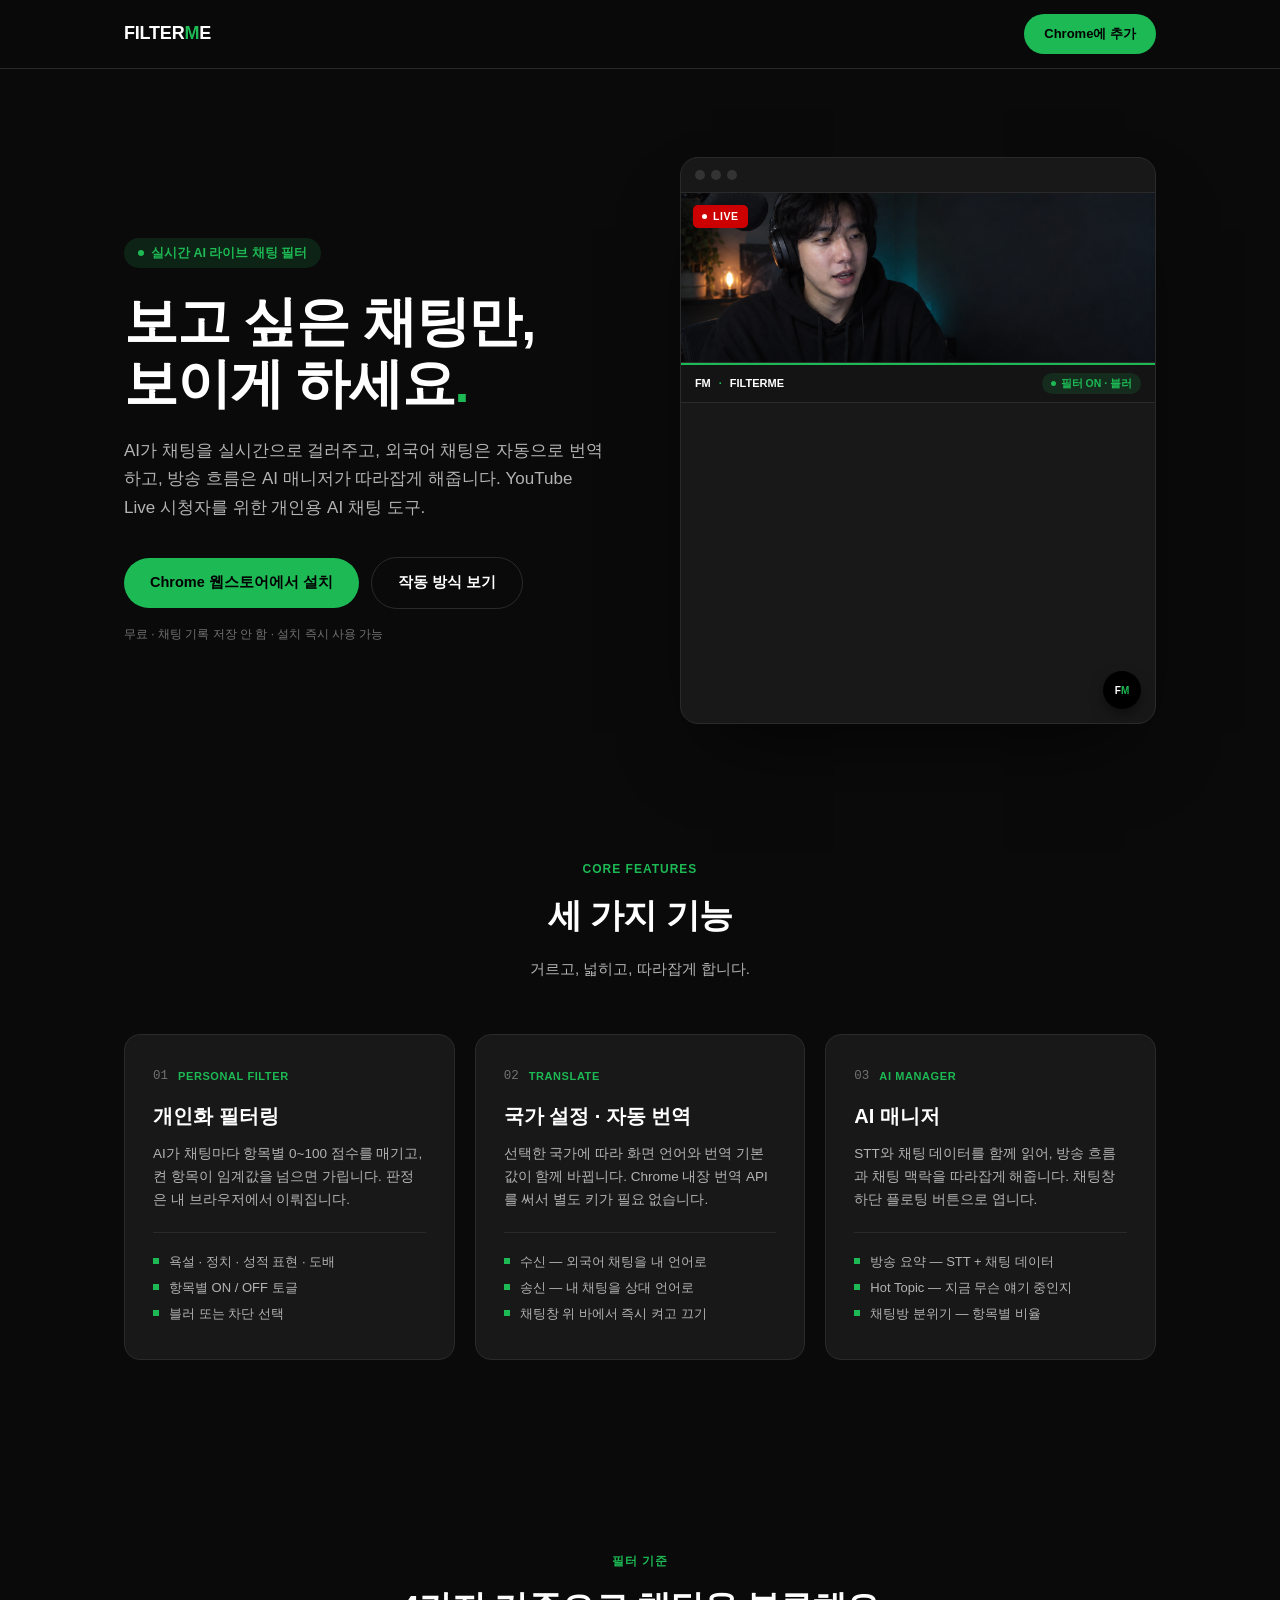
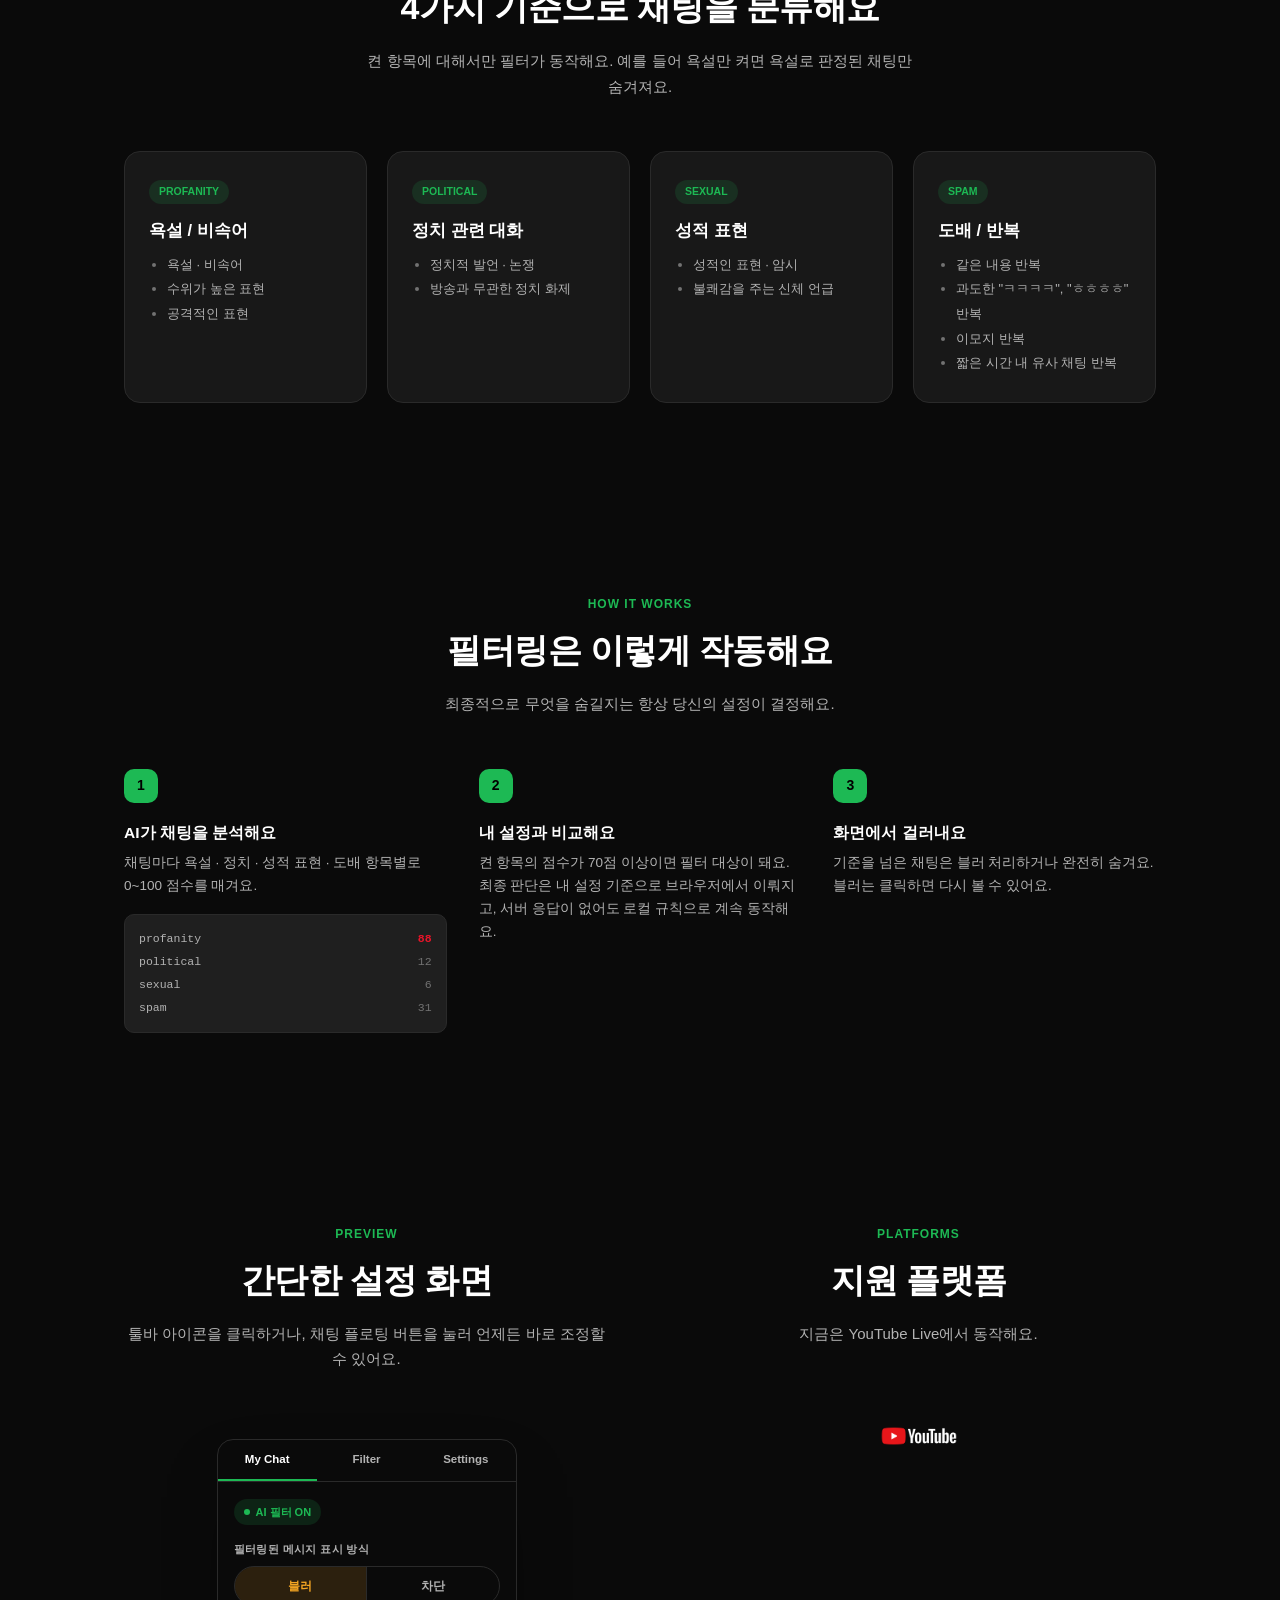
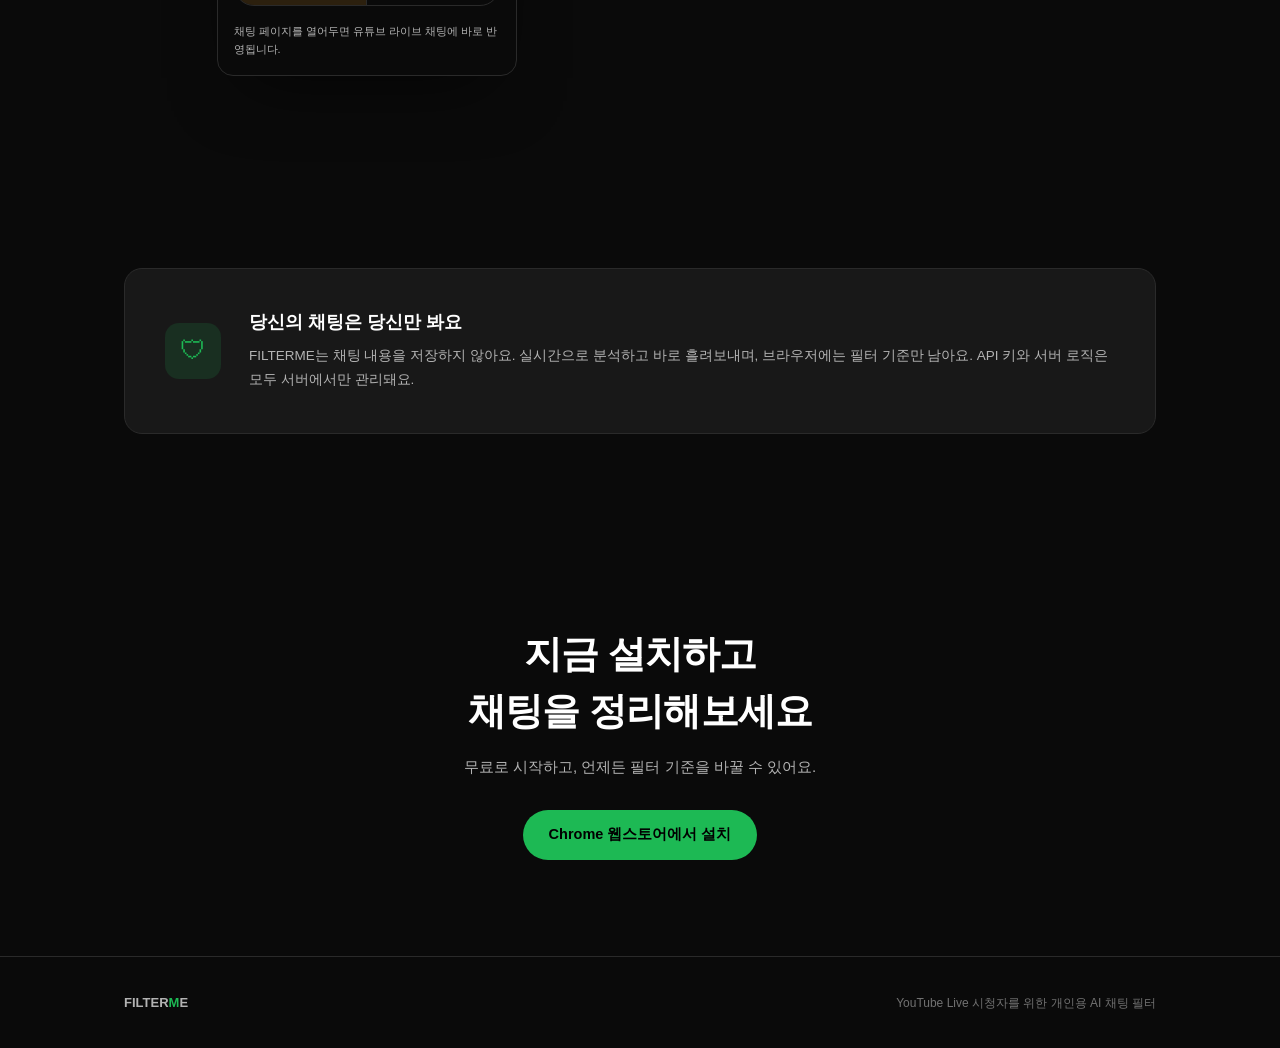
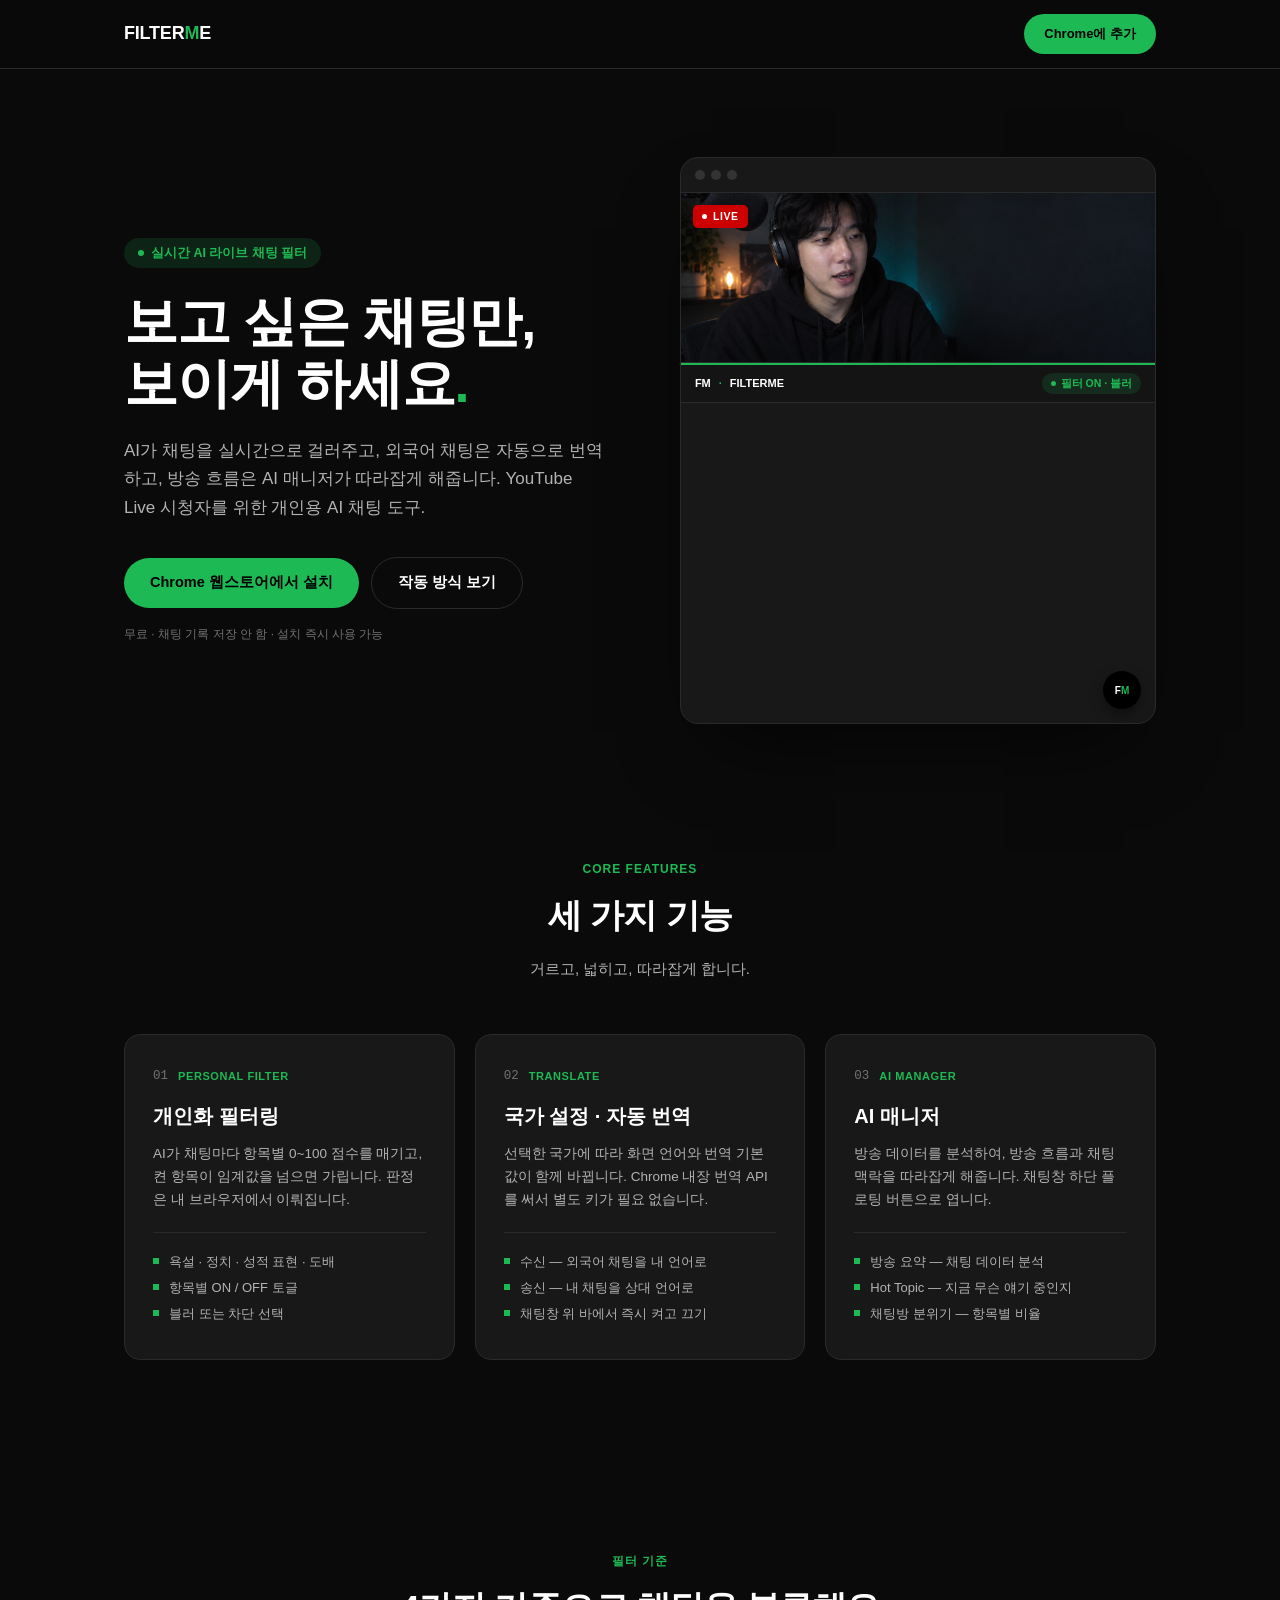
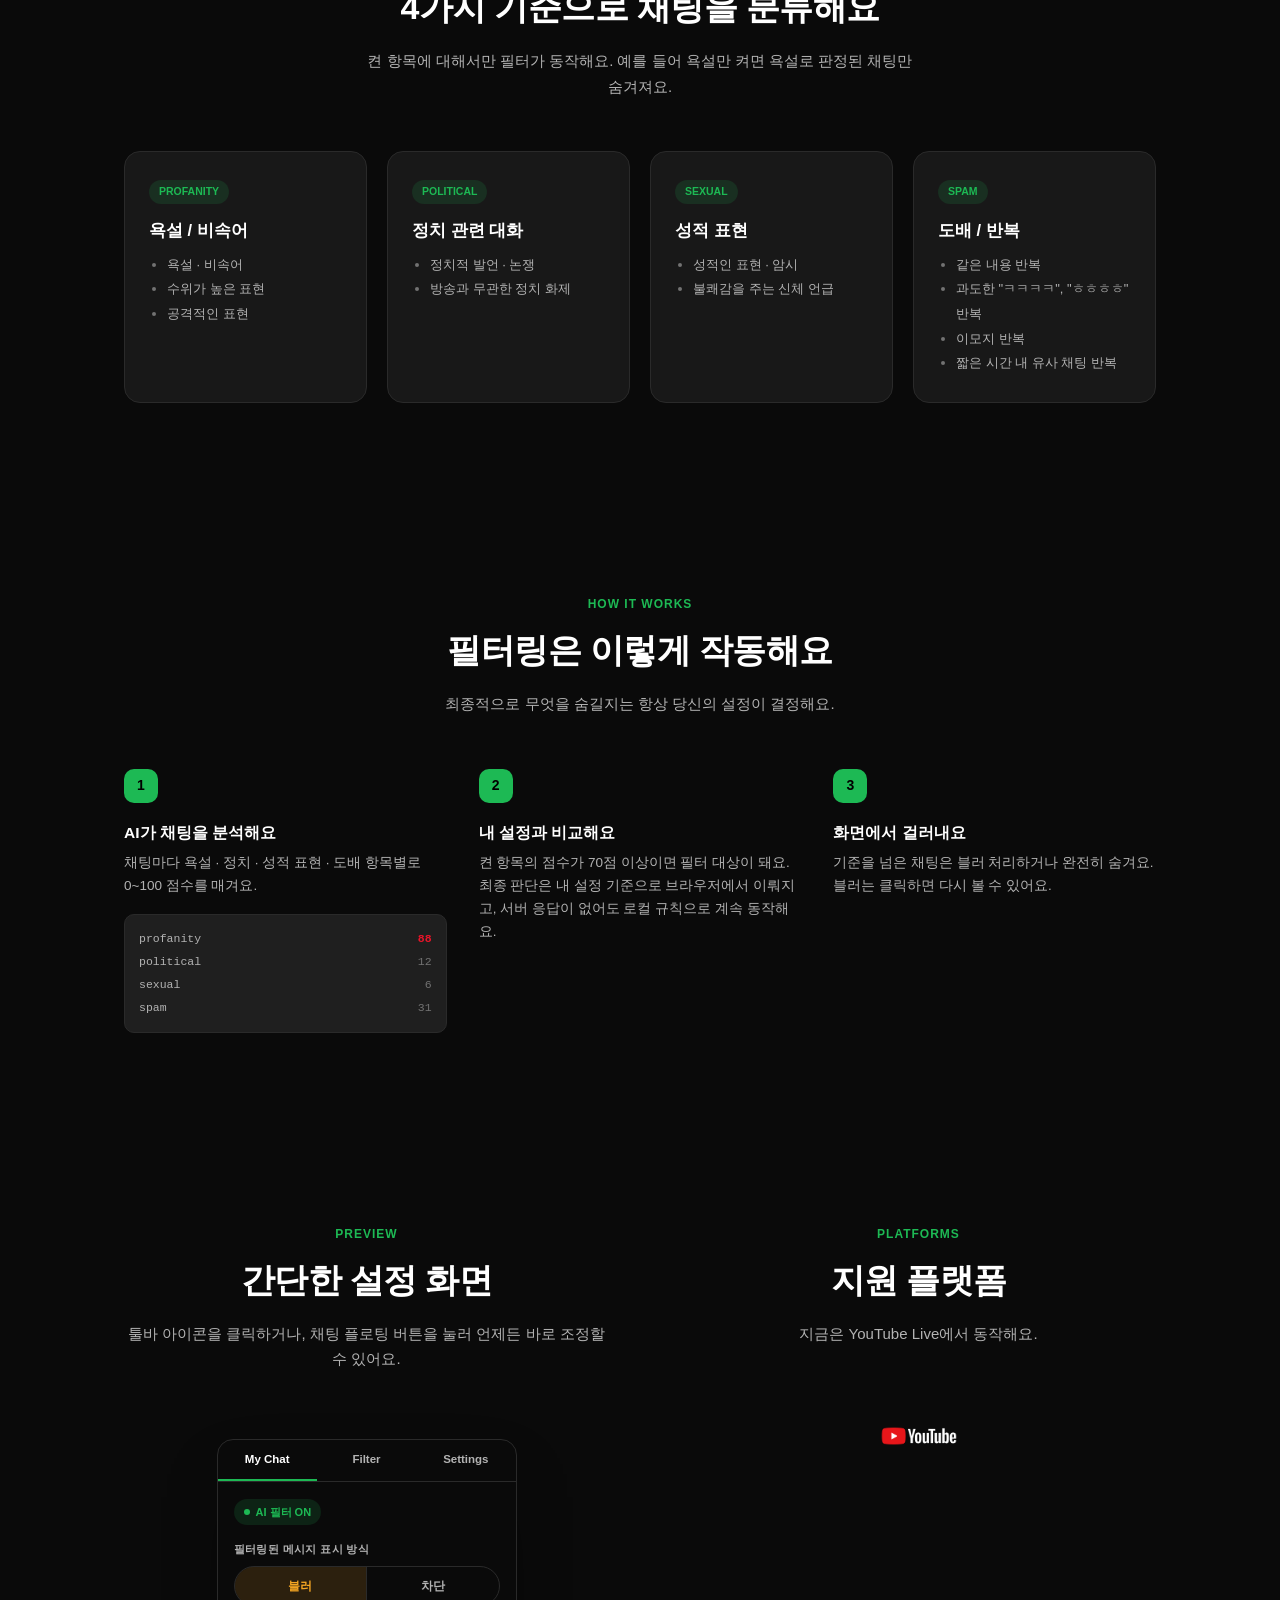
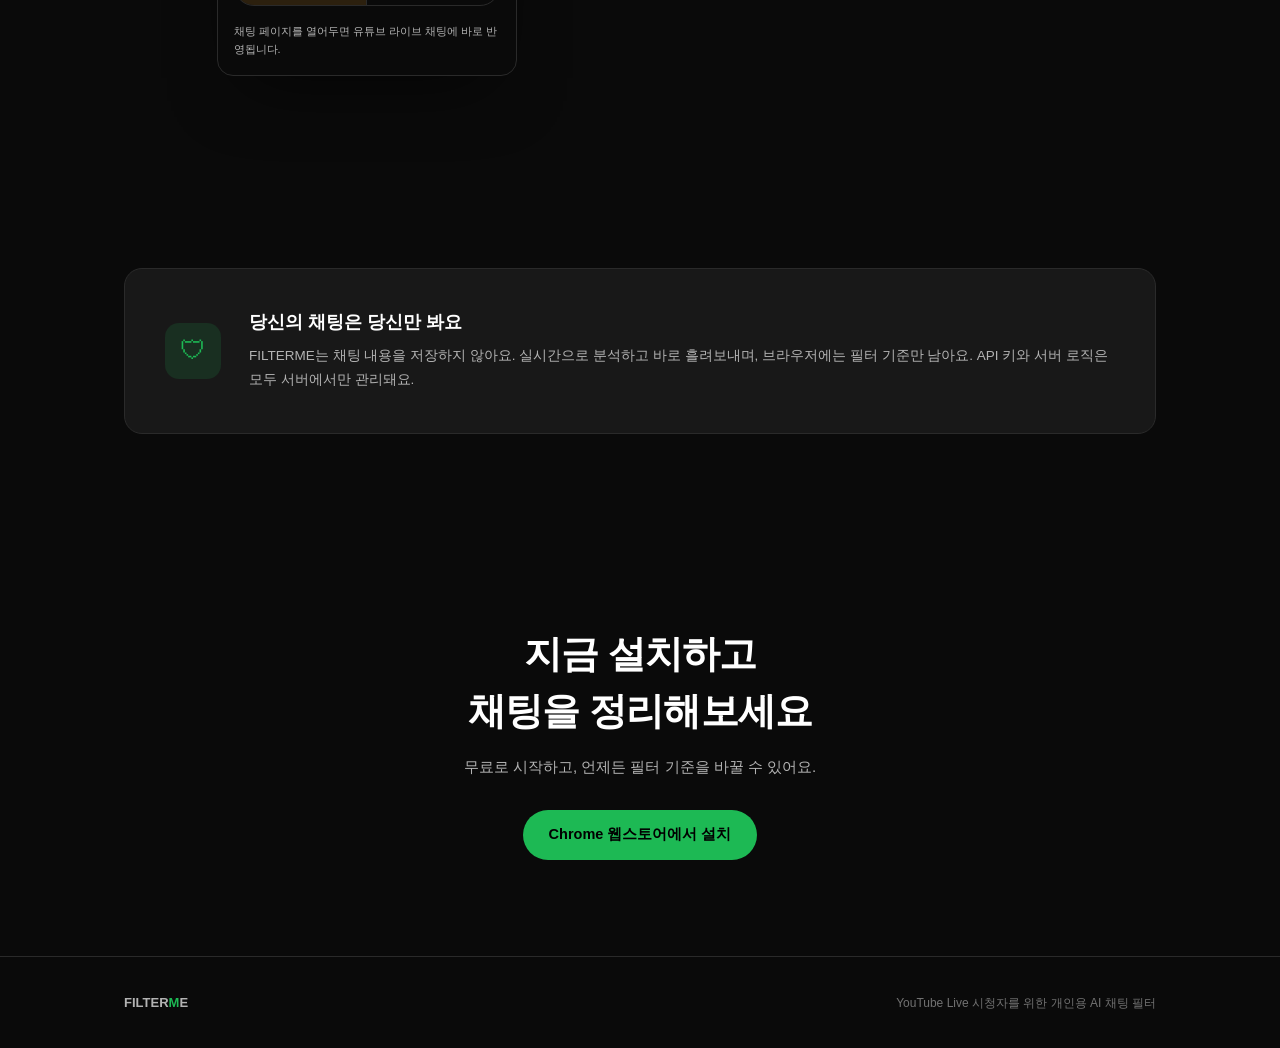
